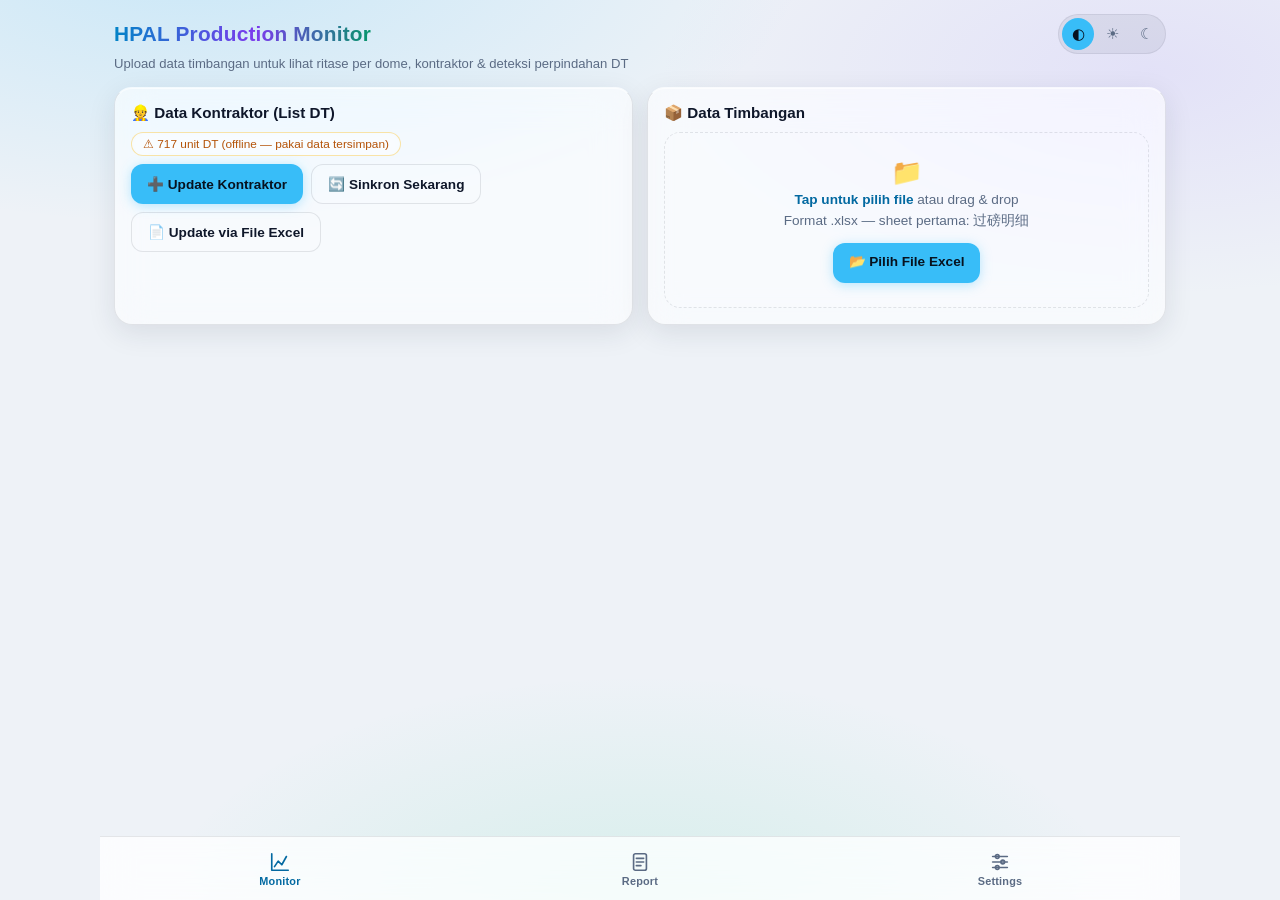
==== index.html @ a75fbec6 "fix(report): reset accumulations by reporting period" ====
<!DOCTYPE html>
<html lang="id">
<head>
<meta charset="UTF-8">
<meta name="viewport" content="width=device-width, initial-scale=1.0, viewport-fit=cover">
<meta name="theme-color" content="#0a0e1a" id="metaThemeColor">
<title>HPAL Production Monitor</title>

<!-- PWA / Home Screen icons: keep these links in the real document <head>. -->
<link rel="manifest" href="./manifest.webmanifest">
<link rel="icon" type="image/png" sizes="72x72" href="./icons/icon-72.png">
<link rel="icon" type="image/png" sizes="96x96" href="./icons/icon-96.png">
<link rel="icon" type="image/png" sizes="128x128" href="./icons/icon-128.png">
<link rel="icon" type="image/png" sizes="144x144" href="./icons/icon-144.png">
<link rel="icon" type="image/png" sizes="152x152" href="./icons/icon-152.png">
<link rel="icon" type="image/png" sizes="180x180" href="./icons/icon-180.png">
<link rel="icon" type="image/png" sizes="192x192" href="./icons/icon-192.png">
<link rel="icon" type="image/png" sizes="256x256" href="./icons/icon-256.png">
<link rel="icon" type="image/png" sizes="384x384" href="./icons/icon-384.png">
<link rel="icon" type="image/png" sizes="512x512" href="./icons/icon-512.png">
<link rel="shortcut icon" href="./icons/icon-192.png">
<link rel="apple-touch-icon" sizes="180x180" href="./icons/icon-180.png">
<link rel="apple-touch-icon" href="./icons/icon-180.png">
<meta name="apple-mobile-web-app-capable" content="yes">
<meta name="apple-mobile-web-app-title" content="HPAL Monitor">
<meta name="apple-mobile-web-app-status-bar-style" content="black-translucent">
<meta name="mobile-web-app-capable" content="yes">
<meta name="application-name" content="HPAL Monitor">
<meta name="msapplication-TileImage" content="./icons/icon-144.png">
<meta name="msapplication-TileColor" content="#0a0e1a">
<!-- Shared contractor-directory core (normalization + hpal.contractors.v1
     schema/cache/event) -- must load and execute BEFORE contractor-assignment.js
     (not deferred, so it runs synchronously here) so
     window.HPALContractorDirectoryCore exists by the time that deferred
     script runs. See js/services/contractor-directory-core.js's header
     comment for why this is a classic script, not an ES module. -->
<script src="./js/services/contractor-directory-core.js"></script>
<script src="./contractor-assignment.js" defer></script>

<script>/*! xlsx.js (C) 2013-present SheetJS -- http://sheetjs.com */
var DO_NOT_EXPORT_CODEPAGE=true;var cptable={version:"1.15.0"};cptable[437]=function(){var e="\0\b\t\n\x0B\f\r !\"#$%&'()*+,-./0123456789:;<=>?@ABCDEFGHIJKLMNOPQRSTUVWXYZ[\\]^_`abcdefghijklmnopqrstuvwxyz{|}~ÇüéâäàåçêëèïîìÄÅÉæÆôöòûùÿÖÜ¢£¥₧ƒáíóúñÑªº¿⌐¬½¼¡«»░▒▓│┤╡╢╖╕╣║╗╝╜╛┐└┴┬├─┼╞╟╚╔╩╦╠═╬╧╨╤╥╙╘╒╓╫╪┘┌█▄▌▐▀αßΓπΣσµτΦΘΩδ∞φε∩≡±≥≤⌠⌡÷≈°∙·√ⁿ²■ ",r=[],t={};for(var a=0;a!=e.length;++a){if(e.charCodeAt(a)!==65533)t[e.charAt(a)]=a;r[a]=e.charAt(a)}return{enc:t,dec:r}}();cptable[620]=function(){var e="\0\b\t\n\x0B\f\r !\"#$%&'()*+,-./0123456789:;<=>?@ABCDEFGHIJKLMNOPQRSTUVWXYZ[\\]^_`abcdefghijklmnopqrstuvwxyz{|}~ÇüéâäàąçêëèïîćÄĄĘęłôöĆûùŚÖÜ¢Ł¥śƒŹŻóÓńŃźż¿⌐¬½¼¡«»░▒▓│┤╡╢╖╕╣║╗╝╜╛┐└┴┬├─┼╞╟╚╔╩╦╠═╬╧╨╤╥╙╘╒╓╫╪┘┌█▄▌▐▀αßΓπΣσµτΦΘΩδ∞φε∩≡±≥≤⌠⌡÷≈°∙·√ⁿ²■ ",r=[],t={};for(var a=0;a!=e.length;++a){if(e.charCodeAt(a)!==65533)t[e.charAt(a)]=a;r[a]=e.charAt(a)}return{enc:t,dec:r}}();cptable[737]=function(){var e="\0\b\t\n\x0B\f\r !\"#$%&'()*+,-./0123456789:;<=>?@ABCDEFGHIJKLMNOPQRSTUVWXYZ[\\]^_`abcdefghijklmnopqrstuvwxyz{|}~ΑΒΓΔΕΖΗΘΙΚΛΜΝΞΟΠΡΣΤΥΦΧΨΩαβγδεζηθικλμνξοπρσςτυφχψ░▒▓│┤╡╢╖╕╣║╗╝╜╛┐└┴┬├─┼╞╟╚╔╩╦╠═╬╧╨╤╥╙╘╒╓╫╪┘┌█▄▌▐▀ωάέήϊίόύϋώΆΈΉΊΌΎΏ±≥≤ΪΫ÷≈°∙·√ⁿ²■ ",r=[],t={};for(var a=0;a!=e.length;++a){if(e.charCodeAt(a)!==65533)t[e.charAt(a)]=a;r[a]=e.charAt(a)}return{enc:t,dec:r}}();cptable[850]=function(){var e="\0\b\t\n\x0B\f\r !\"#$%&'()*+,-./0123456789:;<=>?@ABCDEFGHIJKLMNOPQRSTUVWXYZ[\\]^_`abcdefghijklmnopqrstuvwxyz{|}~ÇüéâäàåçêëèïîìÄÅÉæÆôöòûùÿÖÜø£Ø×ƒáíóúñÑªº¿®¬½¼¡«»░▒▓│┤ÁÂÀ©╣║╗╝¢¥┐└┴┬├─┼ãÃ╚╔╩╦╠═╬¤ðÐÊËÈıÍÎÏ┘┌█▄¦Ì▀ÓßÔÒõÕµþÞÚÛÙýÝ¯´­±‗¾¶§÷¸°¨·¹³²■ ",r=[],t={};for(var a=0;a!=e.length;++a){if(e.charCodeAt(a)!==65533)t[e.charAt(a)]=a;r[a]=e.charAt(a)}return{enc:t,dec:r}}();cptable[852]=function(){var e="\0\b\t\n\x0B\f\r !\"#$%&'()*+,-./0123456789:;<=>?@ABCDEFGHIJKLMNOPQRSTUVWXYZ[\\]^_`abcdefghijklmnopqrstuvwxyz{|}~ÇüéâäůćçłëŐőîŹÄĆÉĹĺôöĽľŚśÖÜŤťŁ×čáíóúĄąŽžĘę¬źČş«»░▒▓│┤ÁÂĚŞ╣║╗╝Żż┐└┴┬├─┼Ăă╚╔╩╦╠═╬¤đĐĎËďŇÍÎě┘┌█▄ŢŮ▀ÓßÔŃńňŠšŔÚŕŰýÝţ´­˝˛ˇ˘§÷¸°¨˙űŘř■ ",r=[],t={};for(var a=0;a!=e.length;++a){if(e.charCodeAt(a)!==65533)t[e.charAt(a)]=a;r[a]=e.charAt(a)}return{enc:t,dec:r}}();cptable[857]=function(){var e="\0\b\t\n\x0B\f\r !\"#$%&'()*+,-./0123456789:;<=>?@ABCDEFGHIJKLMNOPQRSTUVWXYZ[\\]^_`abcdefghijklmnopqrstuvwxyz{|}~ÇüéâäàåçêëèïîıÄÅÉæÆôöòûùİÖÜø£ØŞşáíóúñÑĞğ¿®¬½¼¡«»░▒▓│┤ÁÂÀ©╣║╗╝¢¥┐└┴┬├─┼ãÃ╚╔╩╦╠═╬¤ºªÊËÈ�ÍÎÏ┘┌█▄¦Ì▀ÓßÔÒõÕµ�×ÚÛÙìÿ¯´­±�¾¶§÷¸°¨·¹³²■ ",r=[],t={};for(var a=0;a!=e.length;++a){if(e.charCodeAt(a)!==65533)t[e.charAt(a)]=a;r[a]=e.charAt(a)}return{enc:t,dec:r}}();cptable[861]=function(){var e="\0\b\t\n\x0B\f\r !\"#$%&'()*+,-./0123456789:;<=>?@ABCDEFGHIJKLMNOPQRSTUVWXYZ[\\]^_`abcdefghijklmnopqrstuvwxyz{|}~ÇüéâäàåçêëèÐðÞÄÅÉæÆôöþûÝýÖÜø£Ø₧ƒáíóúÁÍÓÚ¿⌐¬½¼¡«»░▒▓│┤╡╢╖╕╣║╗╝╜╛┐└┴┬├─┼╞╟╚╔╩╦╠═╬╧╨╤╥╙╘╒╓╫╪┘┌█▄▌▐▀αßΓπΣσµτΦΘΩδ∞φε∩≡±≥≤⌠⌡÷≈°∙·√ⁿ²■ ",r=[],t={};for(var a=0;a!=e.length;++a){if(e.charCodeAt(a)!==65533)t[e.charAt(a)]=a;r[a]=e.charAt(a)}return{enc:t,dec:r}}();cptable[865]=function(){var e="\0\b\t\n\x0B\f\r !\"#$%&'()*+,-./0123456789:;<=>?@ABCDEFGHIJKLMNOPQRSTUVWXYZ[\\]^_`abcdefghijklmnopqrstuvwxyz{|}~ÇüéâäàåçêëèïîìÄÅÉæÆôöòûùÿÖÜø£Ø₧ƒáíóúñÑªº¿⌐¬½¼¡«¤░▒▓│┤╡╢╖╕╣║╗╝╜╛┐└┴┬├─┼╞╟╚╔╩╦╠═╬╧╨╤╥╙╘╒╓╫╪┘┌█▄▌▐▀αßΓπΣσµτΦΘΩδ∞φε∩≡±≥≤⌠⌡÷≈°∙·√ⁿ²■ ",r=[],t={};for(var a=0;a!=e.length;++a){if(e.charCodeAt(a)!==65533)t[e.charAt(a)]=a;r[a]=e.charAt(a)}return{enc:t,dec:r}}();cptable[866]=function(){var e="\0\b\t\n\x0B\f\r !\"#$%&'()*+,-./0123456789:;<=>?@ABCDEFGHIJKLMNOPQRSTUVWXYZ[\\]^_`abcdefghijklmnopqrstuvwxyz{|}~АБВГДЕЖЗИЙКЛМНОПРСТУФХЦЧШЩЪЫЬЭЮЯабвгдежзийклмноп░▒▓│┤╡╢╖╕╣║╗╝╜╛┐└┴┬├─┼╞╟╚╔╩╦╠═╬╧╨╤╥╙╘╒╓╫╪┘┌█▄▌▐▀рстуфхцчшщъыьэюяЁёЄєЇїЎў°∙·√№¤■ ",r=[],t={};for(var a=0;a!=e.length;++a){if(e.charCodeAt(a)!==65533)t[e.charAt(a)]=a;r[a]=e.charAt(a)}return{enc:t,dec:r}}();cptable[874]=function(){var e="\0\b\t\n\x0B\f\r !\"#$%&'()*+,-./0123456789:;<=>?@ABCDEFGHIJKLMNOPQRSTUVWXYZ[\\]^_`abcdefghijklmnopqrstuvwxyz{|}~€����…�����������‘’“”•–—�������� กขฃคฅฆงจฉชซฌญฎฏฐฑฒณดตถทธนบปผฝพฟภมยรฤลฦวศษสหฬอฮฯะัาำิีึืฺุู����฿เแโใไๅๆ็่้๊๋์ํ๎๏๐๑๒๓๔๕๖๗๘๙๚๛����",r=[],t={};for(var a=0;a!=e.length;++a){if(e.charCodeAt(a)!==65533)t[e.charAt(a)]=a;r[a]=e.charAt(a)}return{enc:t,dec:r}}();cptable[895]=function(){var e="\0\b\t\n\x0B\f\r !\"#$%&'()*+,-./0123456789:;<=>?@ABCDEFGHIJKLMNOPQRSTUVWXYZ[\\]^_`abcdefghijklmnopqrstuvwxyz{|}~ČüéďäĎŤčěĚĹÍľǪÄÁÉžŽôöÓůÚýÖÜŠĽÝŘťáíóúňŇŮÔšřŕŔ¼§«»░▒▓│┤╡╢╖╕╣║╗╝╜╛┐└┴┬├─┼╞╟╚╔╩╦╠═╬╧╨╤╥╙╘╒╓╫╪┘┌█▄▌▐▀αßΓπΣσµτΦΘΩδ∞φε∩≡±≥≤⌠⌡÷≈°∙·√ⁿ²■ ",r=[],t={};for(var a=0;a!=e.length;++a){if(e.charCodeAt(a)!==65533)t[e.charAt(a)]=a;r[a]=e.charAt(a)}return{enc:t,dec:r}}();cptable[932]=function(){var e=[],r={},t=[],a;t[0]="\0\b\t\n\x0B\f\r !\"#$%&'()*+,-./0123456789:;<=>?@ABCDEFGHIJKLMNOPQRSTUVWXYZ[\\]^_`abcdefghijklmnopqrstuvwxyz{|}~���������������������������������｡｢｣､･ｦｧｨｩｪｫｬｭｮｯｰｱｲｳｴｵｶｷｸｹｺｻｼｽｾｿﾀﾁﾂﾃﾄﾅﾆﾇﾈﾉﾊﾋﾌﾍﾎﾏﾐﾑﾒﾓﾔﾕﾖﾗﾘﾙﾚﾛﾜﾝﾞﾟ��������������������������������".split("");for(a=0;a!=t[0].length;++a)if(t[0][a].charCodeAt(0)!==65533){r[t[0][a]]=0+a;e[0+a]=t[0][a]}t[129]="����������������������������������������������������������������　、。，．・：；？！゛゜´｀¨＾￣＿ヽヾゝゞ〃仝々〆〇ー―‐／＼～∥｜…‥‘’“”（）〔〕［］｛｝〈〉《》「」『』【】＋－±×�÷＝≠＜＞≦≧∞∴♂♀°′″℃￥＄￠￡％＃＆＊＠§☆★○●◎◇◆□■△▲▽▼※〒→←↑↓〓�����������∈∋⊆⊇⊂⊃∪∩��������∧∨￢⇒⇔∀∃�����������∠⊥⌒∂∇≡≒≪≫√∽∝∵∫∬�������Å‰♯♭♪†‡¶����◯���".split("");for(a=0;a!=t[129].length;++a)if(t[129][a].charCodeAt(0)!==65533){r[t[129][a]]=33024+a;e[33024+a]=t[129][a]}t[130]="�������������������������������������������������������������������������������０１２３４５６７８９�������ＡＢＣＤＥＦＧＨＩＪＫＬＭＮＯＰＱＲＳＴＵＶＷＸＹＺ�������ａｂｃｄｅｆｇｈｉｊｋｌｍｎｏｐｑｒｓｔｕｖｗｘｙｚ����ぁあぃいぅうぇえぉおかがきぎくぐけげこごさざしじすずせぜそぞただちぢっつづてでとどなにぬねのはばぱひびぴふぶぷへべぺほぼぽまみむめもゃやゅゆょよらりるれろゎわゐゑをん��������������".split("");for(a=0;a!=t[130].length;++a)if(t[130][a].charCodeAt(0)!==65533){r[t[130][a]]=33280+a;e[33280+a]=t[130][a]}t[131]="����������������������������������������������������������������ァアィイゥウェエォオカガキギクグケゲコゴサザシジスズセゼソゾタダチヂッツヅテデトドナニヌネノハバパヒビピフブプヘベペホボポマミ�ムメモャヤュユョヨラリルレロヮワヰヱヲンヴヵヶ��������ΑΒΓΔΕΖΗΘΙΚΛΜΝΞΟΠΡΣΤΥΦΧΨΩ��������αβγδεζηθικλμνξοπρστυφχψω�����������������������������������������".split("");for(a=0;a!=t[131].length;++a)if(t[131][a].charCodeAt(0)!==65533){r[t[131][a]]=33536+a;e[33536+a]=t[131][a]}t[132]="����������������������������������������������������������������АБВГДЕЁЖЗИЙКЛМНОПРСТУФХЦЧШЩЪЫЬЭЮЯ���������������абвгдеёжзийклмн�опрстуфхцчшщъыьэюя�������������─│┌┐┘└├┬┤┴┼━┃┏┓┛┗┣┳┫┻╋┠┯┨┷┿┝┰┥┸╂�����������������������������������������������������������������".split("");for(a=0;a!=t[132].length;++a)if(t[132][a].charCodeAt(0)!==65533){r[t[132][a]]=33792+a;e[33792+a]=t[132][a]}t[135]="����������������������������������������������������������������①②③④⑤⑥⑦⑧⑨⑩⑪⑫⑬⑭⑮⑯⑰⑱⑲⑳ⅠⅡⅢⅣⅤⅥⅦⅧⅨⅩ�㍉㌔㌢㍍㌘㌧㌃㌶㍑㍗㌍㌦㌣㌫㍊㌻㎜㎝㎞㎎㎏㏄㎡��������㍻�〝〟№㏍℡㊤㊥㊦㊧㊨㈱㈲㈹㍾㍽㍼≒≡∫∮∑√⊥∠∟⊿∵∩∪���������������������������������������������������������������������������������������������������".split("");for(a=0;a!=t[135].length;++a)if(t[135][a].charCodeAt(0)!==65533){r[t[135][a]]=34560+a;e[34560+a]=t[135][a]}t[136]="���������������������������������������������������������������������������������������������������������������������������������������������������������������亜唖娃阿哀愛挨姶逢葵茜穐悪握渥旭葦芦鯵梓圧斡扱宛姐虻飴絢綾鮎或粟袷安庵按暗案闇鞍杏以伊位依偉囲夷委威尉惟意慰易椅為畏異移維緯胃萎衣謂違遺医井亥域育郁磯一壱溢逸稲茨芋鰯允印咽員因姻引飲淫胤蔭���".split("");for(a=0;a!=t[136].length;++a)if(t[136][a].charCodeAt(0)!==65533){r[t[136][a]]=34816+a;e[34816+a]=t[136][a]}t[137]="����������������������������������������������������������������院陰隠韻吋右宇烏羽迂雨卯鵜窺丑碓臼渦嘘唄欝蔚鰻姥厩浦瓜閏噂云運雲荏餌叡営嬰影映曳栄永泳洩瑛盈穎頴英衛詠鋭液疫益駅悦謁越閲榎厭円�園堰奄宴延怨掩援沿演炎焔煙燕猿縁艶苑薗遠鉛鴛塩於汚甥凹央奥往応押旺横欧殴王翁襖鴬鴎黄岡沖荻億屋憶臆桶牡乙俺卸恩温穏音下化仮何伽価佳加可嘉夏嫁家寡科暇果架歌河火珂禍禾稼箇花苛茄荷華菓蝦課嘩貨迦過霞蚊俄峨我牙画臥芽蛾賀雅餓駕介会解回塊壊廻快怪悔恢懐戒拐改���".split("");for(a=0;a!=t[137].length;++a)if(t[137][a].charCodeAt(0)!==65533){r[t[137][a]]=35072+a;e[35072+a]=t[137][a]}t[138]="����������������������������������������������������������������魁晦械海灰界皆絵芥蟹開階貝凱劾外咳害崖慨概涯碍蓋街該鎧骸浬馨蛙垣柿蛎鈎劃嚇各廓拡撹格核殻獲確穫覚角赫較郭閣隔革学岳楽額顎掛笠樫�橿梶鰍潟割喝恰括活渇滑葛褐轄且鰹叶椛樺鞄株兜竃蒲釜鎌噛鴨栢茅萱粥刈苅瓦乾侃冠寒刊勘勧巻喚堪姦完官寛干幹患感慣憾換敢柑桓棺款歓汗漢澗潅環甘監看竿管簡緩缶翰肝艦莞観諌貫還鑑間閑関陥韓館舘丸含岸巌玩癌眼岩翫贋雁頑顔願企伎危喜器基奇嬉寄岐希幾忌揮机旗既期棋棄���".split("");for(a=0;a!=t[138].length;++a)if(t[138][a].charCodeAt(0)!==65533){r[t[138][a]]=35328+a;e[35328+a]=t[138][a]}t[139]="����������������������������������������������������������������機帰毅気汽畿祈季稀紀徽規記貴起軌輝飢騎鬼亀偽儀妓宜戯技擬欺犠疑祇義蟻誼議掬菊鞠吉吃喫桔橘詰砧杵黍却客脚虐逆丘久仇休及吸宮弓急救�朽求汲泣灸球究窮笈級糾給旧牛去居巨拒拠挙渠虚許距鋸漁禦魚亨享京供侠僑兇競共凶協匡卿叫喬境峡強彊怯恐恭挟教橋況狂狭矯胸脅興蕎郷鏡響饗驚仰凝尭暁業局曲極玉桐粁僅勤均巾錦斤欣欽琴禁禽筋緊芹菌衿襟謹近金吟銀九倶句区狗玖矩苦躯駆駈駒具愚虞喰空偶寓遇隅串櫛釧屑屈���".split("");for(a=0;a!=t[139].length;++a)if(t[139][a].charCodeAt(0)!==65533){r[t[139][a]]=35584+a;e[35584+a]=t[139][a]}t[140]="����������������������������������������������������������������掘窟沓靴轡窪熊隈粂栗繰桑鍬勲君薫訓群軍郡卦袈祁係傾刑兄啓圭珪型契形径恵慶慧憩掲携敬景桂渓畦稽系経継繋罫茎荊蛍計詣警軽頚鶏芸迎鯨�劇戟撃激隙桁傑欠決潔穴結血訣月件倹倦健兼券剣喧圏堅嫌建憲懸拳捲検権牽犬献研硯絹県肩見謙賢軒遣鍵険顕験鹸元原厳幻弦減源玄現絃舷言諺限乎個古呼固姑孤己庫弧戸故枯湖狐糊袴股胡菰虎誇跨鈷雇顧鼓五互伍午呉吾娯後御悟梧檎瑚碁語誤護醐乞鯉交佼侯候倖光公功効勾厚口向���".split("");for(a=0;a!=t[140].length;++a)if(t[140][a].charCodeAt(0)!==65533){r[t[140][a]]=35840+a;e[35840+a]=t[140][a]}t[141]="����������������������������������������������������������������后喉坑垢好孔孝宏工巧巷幸広庚康弘恒慌抗拘控攻昂晃更杭校梗構江洪浩港溝甲皇硬稿糠紅紘絞綱耕考肯肱腔膏航荒行衡講貢購郊酵鉱砿鋼閤降�項香高鴻剛劫号合壕拷濠豪轟麹克刻告国穀酷鵠黒獄漉腰甑忽惚骨狛込此頃今困坤墾婚恨懇昏昆根梱混痕紺艮魂些佐叉唆嵯左差査沙瑳砂詐鎖裟坐座挫債催再最哉塞妻宰彩才採栽歳済災采犀砕砦祭斎細菜裁載際剤在材罪財冴坂阪堺榊肴咲崎埼碕鷺作削咋搾昨朔柵窄策索錯桜鮭笹匙冊刷���".split("");for(a=0;a!=t[141].length;++a)if(t[141][a].charCodeAt(0)!==65533){r[t[141][a]]=36096+a;e[36096+a]=t[141][a]}t[142]="����������������������������������������������������������������察拶撮擦札殺薩雑皐鯖捌錆鮫皿晒三傘参山惨撒散桟燦珊産算纂蚕讃賛酸餐斬暫残仕仔伺使刺司史嗣四士始姉姿子屍市師志思指支孜斯施旨枝止�死氏獅祉私糸紙紫肢脂至視詞詩試誌諮資賜雌飼歯事似侍児字寺慈持時次滋治爾璽痔磁示而耳自蒔辞汐鹿式識鴫竺軸宍雫七叱執失嫉室悉湿漆疾質実蔀篠偲柴芝屡蕊縞舎写射捨赦斜煮社紗者謝車遮蛇邪借勺尺杓灼爵酌釈錫若寂弱惹主取守手朱殊狩珠種腫趣酒首儒受呪寿授樹綬需囚収周���".split("");for(a=0;a!=t[142].length;++a)if(t[142][a].charCodeAt(0)!==65533){r[t[142][a]]=36352+a;e[36352+a]=t[142][a]}t[143]="����������������������������������������������������������������宗就州修愁拾洲秀秋終繍習臭舟蒐衆襲讐蹴輯週酋酬集醜什住充十従戎柔汁渋獣縦重銃叔夙宿淑祝縮粛塾熟出術述俊峻春瞬竣舜駿准循旬楯殉淳�準潤盾純巡遵醇順処初所暑曙渚庶緒署書薯藷諸助叙女序徐恕鋤除傷償勝匠升召哨商唱嘗奨妾娼宵将小少尚庄床廠彰承抄招掌捷昇昌昭晶松梢樟樵沼消渉湘焼焦照症省硝礁祥称章笑粧紹肖菖蒋蕉衝裳訟証詔詳象賞醤鉦鍾鐘障鞘上丈丞乗冗剰城場壌嬢常情擾条杖浄状畳穣蒸譲醸錠嘱埴飾���".split("");for(a=0;a!=t[143].length;++a)if(t[143][a].charCodeAt(0)!==65533){r[t[143][a]]=36608+a;e[36608+a]=t[143][a]}t[144]="����������������������������������������������������������������拭植殖燭織職色触食蝕辱尻伸信侵唇娠寝審心慎振新晋森榛浸深申疹真神秦紳臣芯薪親診身辛進針震人仁刃塵壬尋甚尽腎訊迅陣靭笥諏須酢図厨�逗吹垂帥推水炊睡粋翠衰遂酔錐錘随瑞髄崇嵩数枢趨雛据杉椙菅頗雀裾澄摺寸世瀬畝是凄制勢姓征性成政整星晴棲栖正清牲生盛精聖声製西誠誓請逝醒青静斉税脆隻席惜戚斥昔析石積籍績脊責赤跡蹟碩切拙接摂折設窃節説雪絶舌蝉仙先千占宣専尖川戦扇撰栓栴泉浅洗染潜煎煽旋穿箭線���".split("");for(a=0;a!=t[144].length;++a)if(t[144][a].charCodeAt(0)!==65533){r[t[144][a]]=36864+a;e[36864+a]=t[144][a]}t[145]="����������������������������������������������������������������繊羨腺舛船薦詮賎践選遷銭銑閃鮮前善漸然全禅繕膳糎噌塑岨措曾曽楚狙疏疎礎祖租粗素組蘇訴阻遡鼠僧創双叢倉喪壮奏爽宋層匝惣想捜掃挿掻�操早曹巣槍槽漕燥争痩相窓糟総綜聡草荘葬蒼藻装走送遭鎗霜騒像増憎臓蔵贈造促側則即息捉束測足速俗属賊族続卒袖其揃存孫尊損村遜他多太汰詑唾堕妥惰打柁舵楕陀駄騨体堆対耐岱帯待怠態戴替泰滞胎腿苔袋貸退逮隊黛鯛代台大第醍題鷹滝瀧卓啄宅托択拓沢濯琢託鐸濁諾茸凧蛸只���".split("");for(a=0;a!=t[145].length;++a)if(t[145][a].charCodeAt(0)!==65533){r[t[145][a]]=37120+a;e[37120+a]=t[145][a]}t[146]="����������������������������������������������������������������叩但達辰奪脱巽竪辿棚谷狸鱈樽誰丹単嘆坦担探旦歎淡湛炭短端箪綻耽胆蛋誕鍛団壇弾断暖檀段男談値知地弛恥智池痴稚置致蜘遅馳築畜竹筑蓄�逐秩窒茶嫡着中仲宙忠抽昼柱注虫衷註酎鋳駐樗瀦猪苧著貯丁兆凋喋寵帖帳庁弔張彫徴懲挑暢朝潮牒町眺聴脹腸蝶調諜超跳銚長頂鳥勅捗直朕沈珍賃鎮陳津墜椎槌追鎚痛通塚栂掴槻佃漬柘辻蔦綴鍔椿潰坪壷嬬紬爪吊釣鶴亭低停偵剃貞呈堤定帝底庭廷弟悌抵挺提梯汀碇禎程締艇訂諦蹄逓���".split("");for(a=0;a!=t[146].length;++a)if(t[146][a].charCodeAt(0)!==65533){r[t[146][a]]=37376+a;e[37376+a]=t[146][a]}t[147]="����������������������������������������������������������������邸鄭釘鼎泥摘擢敵滴的笛適鏑溺哲徹撤轍迭鉄典填天展店添纏甜貼転顛点伝殿澱田電兎吐堵塗妬屠徒斗杜渡登菟賭途都鍍砥砺努度土奴怒倒党冬�凍刀唐塔塘套宕島嶋悼投搭東桃梼棟盗淘湯涛灯燈当痘祷等答筒糖統到董蕩藤討謄豆踏逃透鐙陶頭騰闘働動同堂導憧撞洞瞳童胴萄道銅峠鴇匿得徳涜特督禿篤毒独読栃橡凸突椴届鳶苫寅酉瀞噸屯惇敦沌豚遁頓呑曇鈍奈那内乍凪薙謎灘捺鍋楢馴縄畷南楠軟難汝二尼弐迩匂賑肉虹廿日乳入���".split("");for(a=0;a!=t[147].length;++a)if(t[147][a].charCodeAt(0)!==65533){r[t[147][a]]=37632+a;e[37632+a]=t[147][a]}t[148]="����������������������������������������������������������������如尿韮任妊忍認濡禰祢寧葱猫熱年念捻撚燃粘乃廼之埜嚢悩濃納能脳膿農覗蚤巴把播覇杷波派琶破婆罵芭馬俳廃拝排敗杯盃牌背肺輩配倍培媒梅�楳煤狽買売賠陪這蝿秤矧萩伯剥博拍柏泊白箔粕舶薄迫曝漠爆縛莫駁麦函箱硲箸肇筈櫨幡肌畑畠八鉢溌発醗髪伐罰抜筏閥鳩噺塙蛤隼伴判半反叛帆搬斑板氾汎版犯班畔繁般藩販範釆煩頒飯挽晩番盤磐蕃蛮匪卑否妃庇彼悲扉批披斐比泌疲皮碑秘緋罷肥被誹費避非飛樋簸備尾微枇毘琵眉美���".split("");for(a=0;a!=t[148].length;++a)if(t[148][a].charCodeAt(0)!==65533){r[t[148][a]]=37888+a;e[37888+a]=t[148][a]}t[149]="����������������������������������������������������������������鼻柊稗匹疋髭彦膝菱肘弼必畢筆逼桧姫媛紐百謬俵彪標氷漂瓢票表評豹廟描病秒苗錨鋲蒜蛭鰭品彬斌浜瀕貧賓頻敏瓶不付埠夫婦富冨布府怖扶敷�斧普浮父符腐膚芙譜負賦赴阜附侮撫武舞葡蕪部封楓風葺蕗伏副復幅服福腹複覆淵弗払沸仏物鮒分吻噴墳憤扮焚奮粉糞紛雰文聞丙併兵塀幣平弊柄並蔽閉陛米頁僻壁癖碧別瞥蔑箆偏変片篇編辺返遍便勉娩弁鞭保舗鋪圃捕歩甫補輔穂募墓慕戊暮母簿菩倣俸包呆報奉宝峰峯崩庖抱捧放方朋���".split("");for(a=0;a!=t[149].length;++a)if(t[149][a].charCodeAt(0)!==65533){r[t[149][a]]=38144+a;e[38144+a]=t[149][a]}t[150]="����������������������������������������������������������������法泡烹砲縫胞芳萌蓬蜂褒訪豊邦鋒飽鳳鵬乏亡傍剖坊妨帽忘忙房暴望某棒冒紡肪膨謀貌貿鉾防吠頬北僕卜墨撲朴牧睦穆釦勃没殆堀幌奔本翻凡盆�摩磨魔麻埋妹昧枚毎哩槙幕膜枕鮪柾鱒桝亦俣又抹末沫迄侭繭麿万慢満漫蔓味未魅巳箕岬密蜜湊蓑稔脈妙粍民眠務夢無牟矛霧鵡椋婿娘冥名命明盟迷銘鳴姪牝滅免棉綿緬面麺摸模茂妄孟毛猛盲網耗蒙儲木黙目杢勿餅尤戻籾貰問悶紋門匁也冶夜爺耶野弥矢厄役約薬訳躍靖柳薮鑓愉愈油癒���".split("");for(a=0;a!=t[150].length;++a)if(t[150][a].charCodeAt(0)!==65533){r[t[150][a]]=38400+a;e[38400+a]=t[150][a]}t[151]="����������������������������������������������������������������諭輸唯佑優勇友宥幽悠憂揖有柚湧涌猶猷由祐裕誘遊邑郵雄融夕予余与誉輿預傭幼妖容庸揚揺擁曜楊様洋溶熔用窯羊耀葉蓉要謡踊遥陽養慾抑欲�沃浴翌翼淀羅螺裸来莱頼雷洛絡落酪乱卵嵐欄濫藍蘭覧利吏履李梨理璃痢裏裡里離陸律率立葎掠略劉流溜琉留硫粒隆竜龍侶慮旅虜了亮僚両凌寮料梁涼猟療瞭稜糧良諒遼量陵領力緑倫厘林淋燐琳臨輪隣鱗麟瑠塁涙累類令伶例冷励嶺怜玲礼苓鈴隷零霊麗齢暦歴列劣烈裂廉恋憐漣煉簾練聯���".split("");for(a=0;a!=t[151].length;++a)if(t[151][a].charCodeAt(0)!==65533){r[t[151][a]]=38656+a;e[38656+a]=t[151][a]}t[152]="����������������������������������������������������������������蓮連錬呂魯櫓炉賂路露労婁廊弄朗楼榔浪漏牢狼篭老聾蝋郎六麓禄肋録論倭和話歪賄脇惑枠鷲亙亘鰐詫藁蕨椀湾碗腕��������������������������������������������弌丐丕个丱丶丼丿乂乖乘亂亅豫亊舒弍于亞亟亠亢亰亳亶从仍仄仆仂仗仞仭仟价伉佚估佛佝佗佇佶侈侏侘佻佩佰侑佯來侖儘俔俟俎俘俛俑俚俐俤俥倚倨倔倪倥倅伜俶倡倩倬俾俯們倆偃假會偕偐偈做偖偬偸傀傚傅傴傲���".split("");for(a=0;a!=t[152].length;++a)if(t[152][a].charCodeAt(0)!==65533){r[t[152][a]]=38912+a;e[38912+a]=t[152][a]}t[153]="����������������������������������������������������������������僉僊傳僂僖僞僥僭僣僮價僵儉儁儂儖儕儔儚儡儺儷儼儻儿兀兒兌兔兢竸兩兪兮冀冂囘册冉冏冑冓冕冖冤冦冢冩冪冫决冱冲冰况冽凅凉凛几處凩凭�凰凵凾刄刋刔刎刧刪刮刳刹剏剄剋剌剞剔剪剴剩剳剿剽劍劔劒剱劈劑辨辧劬劭劼劵勁勍勗勞勣勦飭勠勳勵勸勹匆匈甸匍匐匏匕匚匣匯匱匳匸區卆卅丗卉卍凖卞卩卮夘卻卷厂厖厠厦厥厮厰厶參簒雙叟曼燮叮叨叭叺吁吽呀听吭吼吮吶吩吝呎咏呵咎呟呱呷呰咒呻咀呶咄咐咆哇咢咸咥咬哄哈咨���".split("");for(a=0;a!=t[153].length;++a)if(t[153][a].charCodeAt(0)!==65533){r[t[153][a]]=39168+a;e[39168+a]=t[153][a]}t[154]="����������������������������������������������������������������咫哂咤咾咼哘哥哦唏唔哽哮哭哺哢唹啀啣啌售啜啅啖啗唸唳啝喙喀咯喊喟啻啾喘喞單啼喃喩喇喨嗚嗅嗟嗄嗜嗤嗔嘔嗷嘖嗾嗽嘛嗹噎噐營嘴嘶嘲嘸�噫噤嘯噬噪嚆嚀嚊嚠嚔嚏嚥嚮嚶嚴囂嚼囁囃囀囈囎囑囓囗囮囹圀囿圄圉圈國圍圓團圖嗇圜圦圷圸坎圻址坏坩埀垈坡坿垉垓垠垳垤垪垰埃埆埔埒埓堊埖埣堋堙堝塲堡塢塋塰毀塒堽塹墅墹墟墫墺壞墻墸墮壅壓壑壗壙壘壥壜壤壟壯壺壹壻壼壽夂夊夐夛梦夥夬夭夲夸夾竒奕奐奎奚奘奢奠奧奬奩���".split("");for(a=0;a!=t[154].length;++a)if(t[154][a].charCodeAt(0)!==65533){r[t[154][a]]=39424+a;e[39424+a]=t[154][a]}t[155]="����������������������������������������������������������������奸妁妝佞侫妣妲姆姨姜妍姙姚娥娟娑娜娉娚婀婬婉娵娶婢婪媚媼媾嫋嫂媽嫣嫗嫦嫩嫖嫺嫻嬌嬋嬖嬲嫐嬪嬶嬾孃孅孀孑孕孚孛孥孩孰孳孵學斈孺宀�它宦宸寃寇寉寔寐寤實寢寞寥寫寰寶寳尅將專對尓尠尢尨尸尹屁屆屎屓屐屏孱屬屮乢屶屹岌岑岔妛岫岻岶岼岷峅岾峇峙峩峽峺峭嶌峪崋崕崗嵜崟崛崑崔崢崚崙崘嵌嵒嵎嵋嵬嵳嵶嶇嶄嶂嶢嶝嶬嶮嶽嶐嶷嶼巉巍巓巒巖巛巫已巵帋帚帙帑帛帶帷幄幃幀幎幗幔幟幢幤幇幵并幺麼广庠廁廂廈廐廏���".split("");for(a=0;a!=t[155].length;++a)if(t[155][a].charCodeAt(0)!==65533){r[t[155][a]]=39680+a;e[39680+a]=t[155][a]}t[156]="����������������������������������������������������������������廖廣廝廚廛廢廡廨廩廬廱廳廰廴廸廾弃弉彝彜弋弑弖弩弭弸彁彈彌彎弯彑彖彗彙彡彭彳彷徃徂彿徊很徑徇從徙徘徠徨徭徼忖忻忤忸忱忝悳忿怡恠�怙怐怩怎怱怛怕怫怦怏怺恚恁恪恷恟恊恆恍恣恃恤恂恬恫恙悁悍惧悃悚悄悛悖悗悒悧悋惡悸惠惓悴忰悽惆悵惘慍愕愆惶惷愀惴惺愃愡惻惱愍愎慇愾愨愧慊愿愼愬愴愽慂慄慳慷慘慙慚慫慴慯慥慱慟慝慓慵憙憖憇憬憔憚憊憑憫憮懌懊應懷懈懃懆憺懋罹懍懦懣懶懺懴懿懽懼懾戀戈戉戍戌戔戛���".split("");for(a=0;a!=t[156].length;++a)if(t[156][a].charCodeAt(0)!==65533){r[t[156][a]]=39936+a;e[39936+a]=t[156][a]}t[157]="����������������������������������������������������������������戞戡截戮戰戲戳扁扎扞扣扛扠扨扼抂抉找抒抓抖拔抃抔拗拑抻拏拿拆擔拈拜拌拊拂拇抛拉挌拮拱挧挂挈拯拵捐挾捍搜捏掖掎掀掫捶掣掏掉掟掵捫�捩掾揩揀揆揣揉插揶揄搖搴搆搓搦搶攝搗搨搏摧摯摶摎攪撕撓撥撩撈撼據擒擅擇撻擘擂擱擧舉擠擡抬擣擯攬擶擴擲擺攀擽攘攜攅攤攣攫攴攵攷收攸畋效敖敕敍敘敞敝敲數斂斃變斛斟斫斷旃旆旁旄旌旒旛旙无旡旱杲昊昃旻杳昵昶昴昜晏晄晉晁晞晝晤晧晨晟晢晰暃暈暎暉暄暘暝曁暹曉暾暼���".split("");for(a=0;a!=t[157].length;++a)if(t[157][a].charCodeAt(0)!==65533){r[t[157][a]]=40192+a;e[40192+a]=t[157][a]}t[158]="����������������������������������������������������������������曄暸曖曚曠昿曦曩曰曵曷朏朖朞朦朧霸朮朿朶杁朸朷杆杞杠杙杣杤枉杰枩杼杪枌枋枦枡枅枷柯枴柬枳柩枸柤柞柝柢柮枹柎柆柧檜栞框栩桀桍栲桎�梳栫桙档桷桿梟梏梭梔條梛梃檮梹桴梵梠梺椏梍桾椁棊椈棘椢椦棡椌棍棔棧棕椶椒椄棗棣椥棹棠棯椨椪椚椣椡棆楹楷楜楸楫楔楾楮椹楴椽楙椰楡楞楝榁楪榲榮槐榿槁槓榾槎寨槊槝榻槃榧樮榑榠榜榕榴槞槨樂樛槿權槹槲槧樅榱樞槭樔槫樊樒櫁樣樓橄樌橲樶橸橇橢橙橦橈樸樢檐檍檠檄檢檣���".split("");for(a=0;a!=t[158].length;++a)if(t[158][a].charCodeAt(0)!==65533){r[t[158][a]]=40448+a;e[40448+a]=t[158][a]}t[159]="����������������������������������������������������������������檗蘗檻櫃櫂檸檳檬櫞櫑櫟檪櫚櫪櫻欅蘖櫺欒欖鬱欟欸欷盜欹飮歇歃歉歐歙歔歛歟歡歸歹歿殀殄殃殍殘殕殞殤殪殫殯殲殱殳殷殼毆毋毓毟毬毫毳毯�麾氈氓气氛氤氣汞汕汢汪沂沍沚沁沛汾汨汳沒沐泄泱泓沽泗泅泝沮沱沾沺泛泯泙泪洟衍洶洫洽洸洙洵洳洒洌浣涓浤浚浹浙涎涕濤涅淹渕渊涵淇淦涸淆淬淞淌淨淒淅淺淙淤淕淪淮渭湮渮渙湲湟渾渣湫渫湶湍渟湃渺湎渤滿渝游溂溪溘滉溷滓溽溯滄溲滔滕溏溥滂溟潁漑灌滬滸滾漿滲漱滯漲滌���".split("");for(a=0;a!=t[159].length;++a)if(t[159][a].charCodeAt(0)!==65533){r[t[159][a]]=40704+a;e[40704+a]=t[159][a]}t[224]="����������������������������������������������������������������漾漓滷澆潺潸澁澀潯潛濳潭澂潼潘澎澑濂潦澳澣澡澤澹濆澪濟濕濬濔濘濱濮濛瀉瀋濺瀑瀁瀏濾瀛瀚潴瀝瀘瀟瀰瀾瀲灑灣炙炒炯烱炬炸炳炮烟烋烝�烙焉烽焜焙煥煕熈煦煢煌煖煬熏燻熄熕熨熬燗熹熾燒燉燔燎燠燬燧燵燼燹燿爍爐爛爨爭爬爰爲爻爼爿牀牆牋牘牴牾犂犁犇犒犖犢犧犹犲狃狆狄狎狒狢狠狡狹狷倏猗猊猜猖猝猴猯猩猥猾獎獏默獗獪獨獰獸獵獻獺珈玳珎玻珀珥珮珞璢琅瑯琥珸琲琺瑕琿瑟瑙瑁瑜瑩瑰瑣瑪瑶瑾璋璞璧瓊瓏瓔珱���".split("");for(a=0;a!=t[224].length;++a)if(t[224][a].charCodeAt(0)!==65533){r[t[224][a]]=57344+a;e[57344+a]=t[224][a]}t[225]="����������������������������������������������������������������瓠瓣瓧瓩瓮瓲瓰瓱瓸瓷甄甃甅甌甎甍甕甓甞甦甬甼畄畍畊畉畛畆畚畩畤畧畫畭畸當疆疇畴疊疉疂疔疚疝疥疣痂疳痃疵疽疸疼疱痍痊痒痙痣痞痾痿�痼瘁痰痺痲痳瘋瘍瘉瘟瘧瘠瘡瘢瘤瘴瘰瘻癇癈癆癜癘癡癢癨癩癪癧癬癰癲癶癸發皀皃皈皋皎皖皓皙皚皰皴皸皹皺盂盍盖盒盞盡盥盧盪蘯盻眈眇眄眩眤眞眥眦眛眷眸睇睚睨睫睛睥睿睾睹瞎瞋瞑瞠瞞瞰瞶瞹瞿瞼瞽瞻矇矍矗矚矜矣矮矼砌砒礦砠礪硅碎硴碆硼碚碌碣碵碪碯磑磆磋磔碾碼磅磊磬���".split("");for(a=0;a!=t[225].length;++a)if(t[225][a].charCodeAt(0)!==65533){r[t[225][a]]=57600+a;e[57600+a]=t[225][a]}t[226]="����������������������������������������������������������������磧磚磽磴礇礒礑礙礬礫祀祠祗祟祚祕祓祺祿禊禝禧齋禪禮禳禹禺秉秕秧秬秡秣稈稍稘稙稠稟禀稱稻稾稷穃穗穉穡穢穩龝穰穹穽窈窗窕窘窖窩竈窰�窶竅竄窿邃竇竊竍竏竕竓站竚竝竡竢竦竭竰笂笏笊笆笳笘笙笞笵笨笶筐筺笄筍笋筌筅筵筥筴筧筰筱筬筮箝箘箟箍箜箚箋箒箏筝箙篋篁篌篏箴篆篝篩簑簔篦篥籠簀簇簓篳篷簗簍篶簣簧簪簟簷簫簽籌籃籔籏籀籐籘籟籤籖籥籬籵粃粐粤粭粢粫粡粨粳粲粱粮粹粽糀糅糂糘糒糜糢鬻糯糲糴糶糺紆���".split("");for(a=0;a!=t[226].length;++a)if(t[226][a].charCodeAt(0)!==65533){r[t[226][a]]=57856+a;e[57856+a]=t[226][a]}t[227]="����������������������������������������������������������������紂紜紕紊絅絋紮紲紿紵絆絳絖絎絲絨絮絏絣經綉絛綏絽綛綺綮綣綵緇綽綫總綢綯緜綸綟綰緘緝緤緞緻緲緡縅縊縣縡縒縱縟縉縋縢繆繦縻縵縹繃縷�縲縺繧繝繖繞繙繚繹繪繩繼繻纃緕繽辮繿纈纉續纒纐纓纔纖纎纛纜缸缺罅罌罍罎罐网罕罔罘罟罠罨罩罧罸羂羆羃羈羇羌羔羞羝羚羣羯羲羹羮羶羸譱翅翆翊翕翔翡翦翩翳翹飜耆耄耋耒耘耙耜耡耨耿耻聊聆聒聘聚聟聢聨聳聲聰聶聹聽聿肄肆肅肛肓肚肭冐肬胛胥胙胝胄胚胖脉胯胱脛脩脣脯腋���".split("");for(a=0;a!=t[227].length;++a)if(t[227][a].charCodeAt(0)!==65533){r[t[227][a]]=58112+a;e[58112+a]=t[227][a]}t[228]="����������������������������������������������������������������隋腆脾腓腑胼腱腮腥腦腴膃膈膊膀膂膠膕膤膣腟膓膩膰膵膾膸膽臀臂膺臉臍臑臙臘臈臚臟臠臧臺臻臾舁舂舅與舊舍舐舖舩舫舸舳艀艙艘艝艚艟艤�艢艨艪艫舮艱艷艸艾芍芒芫芟芻芬苡苣苟苒苴苳苺莓范苻苹苞茆苜茉苙茵茴茖茲茱荀茹荐荅茯茫茗茘莅莚莪莟莢莖茣莎莇莊荼莵荳荵莠莉莨菴萓菫菎菽萃菘萋菁菷萇菠菲萍萢萠莽萸蔆菻葭萪萼蕚蒄葷葫蒭葮蒂葩葆萬葯葹萵蓊葢蒹蒿蒟蓙蓍蒻蓚蓐蓁蓆蓖蒡蔡蓿蓴蔗蔘蔬蔟蔕蔔蓼蕀蕣蕘蕈���".split("");for(a=0;a!=t[228].length;++a)if(t[228][a].charCodeAt(0)!==65533){r[t[228][a]]=58368+a;e[58368+a]=t[228][a]}t[229]="����������������������������������������������������������������蕁蘂蕋蕕薀薤薈薑薊薨蕭薔薛藪薇薜蕷蕾薐藉薺藏薹藐藕藝藥藜藹蘊蘓蘋藾藺蘆蘢蘚蘰蘿虍乕虔號虧虱蚓蚣蚩蚪蚋蚌蚶蚯蛄蛆蚰蛉蠣蚫蛔蛞蛩蛬�蛟蛛蛯蜒蜆蜈蜀蜃蛻蜑蜉蜍蛹蜊蜴蜿蜷蜻蜥蜩蜚蝠蝟蝸蝌蝎蝴蝗蝨蝮蝙蝓蝣蝪蠅螢螟螂螯蟋螽蟀蟐雖螫蟄螳蟇蟆螻蟯蟲蟠蠏蠍蟾蟶蟷蠎蟒蠑蠖蠕蠢蠡蠱蠶蠹蠧蠻衄衂衒衙衞衢衫袁衾袞衵衽袵衲袂袗袒袮袙袢袍袤袰袿袱裃裄裔裘裙裝裹褂裼裴裨裲褄褌褊褓襃褞褥褪褫襁襄褻褶褸襌褝襠襞���".split("");for(a=0;a!=t[229].length;++a)if(t[229][a].charCodeAt(0)!==65533){r[t[229][a]]=58624+a;e[58624+a]=t[229][a]}t[230]="����������������������������������������������������������������襦襤襭襪襯襴襷襾覃覈覊覓覘覡覩覦覬覯覲覺覽覿觀觚觜觝觧觴觸訃訖訐訌訛訝訥訶詁詛詒詆詈詼詭詬詢誅誂誄誨誡誑誥誦誚誣諄諍諂諚諫諳諧�諤諱謔諠諢諷諞諛謌謇謚諡謖謐謗謠謳鞫謦謫謾謨譁譌譏譎證譖譛譚譫譟譬譯譴譽讀讌讎讒讓讖讙讚谺豁谿豈豌豎豐豕豢豬豸豺貂貉貅貊貍貎貔豼貘戝貭貪貽貲貳貮貶賈賁賤賣賚賽賺賻贄贅贊贇贏贍贐齎贓賍贔贖赧赭赱赳趁趙跂趾趺跏跚跖跌跛跋跪跫跟跣跼踈踉跿踝踞踐踟蹂踵踰踴蹊���".split("");for(a=0;a!=t[230].length;++a)if(t[230][a].charCodeAt(0)!==65533){r[t[230][a]]=58880+a;e[58880+a]=t[230][a]}t[231]="����������������������������������������������������������������蹇蹉蹌蹐蹈蹙蹤蹠踪蹣蹕蹶蹲蹼躁躇躅躄躋躊躓躑躔躙躪躡躬躰軆躱躾軅軈軋軛軣軼軻軫軾輊輅輕輒輙輓輜輟輛輌輦輳輻輹轅轂輾轌轉轆轎轗轜�轢轣轤辜辟辣辭辯辷迚迥迢迪迯邇迴逅迹迺逑逕逡逍逞逖逋逧逶逵逹迸遏遐遑遒逎遉逾遖遘遞遨遯遶隨遲邂遽邁邀邊邉邏邨邯邱邵郢郤扈郛鄂鄒鄙鄲鄰酊酖酘酣酥酩酳酲醋醉醂醢醫醯醪醵醴醺釀釁釉釋釐釖釟釡釛釼釵釶鈞釿鈔鈬鈕鈑鉞鉗鉅鉉鉤鉈銕鈿鉋鉐銜銖銓銛鉚鋏銹銷鋩錏鋺鍄錮���".split("");for(a=0;a!=t[231].length;++a)if(t[231][a].charCodeAt(0)!==65533){r[t[231][a]]=59136+a;e[59136+a]=t[231][a]}t[232]="����������������������������������������������������������������錙錢錚錣錺錵錻鍜鍠鍼鍮鍖鎰鎬鎭鎔鎹鏖鏗鏨鏥鏘鏃鏝鏐鏈鏤鐚鐔鐓鐃鐇鐐鐶鐫鐵鐡鐺鑁鑒鑄鑛鑠鑢鑞鑪鈩鑰鑵鑷鑽鑚鑼鑾钁鑿閂閇閊閔閖閘閙�閠閨閧閭閼閻閹閾闊濶闃闍闌闕闔闖關闡闥闢阡阨阮阯陂陌陏陋陷陜陞陝陟陦陲陬隍隘隕隗險隧隱隲隰隴隶隸隹雎雋雉雍襍雜霍雕雹霄霆霈霓霎霑霏霖霙霤霪霰霹霽霾靄靆靈靂靉靜靠靤靦靨勒靫靱靹鞅靼鞁靺鞆鞋鞏鞐鞜鞨鞦鞣鞳鞴韃韆韈韋韜韭齏韲竟韶韵頏頌頸頤頡頷頽顆顏顋顫顯顰���".split("");for(a=0;a!=t[232].length;++a)if(t[232][a].charCodeAt(0)!==65533){r[t[232][a]]=59392+a;e[59392+a]=t[232][a]}t[233]="����������������������������������������������������������������顱顴顳颪颯颱颶飄飃飆飩飫餃餉餒餔餘餡餝餞餤餠餬餮餽餾饂饉饅饐饋饑饒饌饕馗馘馥馭馮馼駟駛駝駘駑駭駮駱駲駻駸騁騏騅駢騙騫騷驅驂驀驃�騾驕驍驛驗驟驢驥驤驩驫驪骭骰骼髀髏髑髓體髞髟髢髣髦髯髫髮髴髱髷髻鬆鬘鬚鬟鬢鬣鬥鬧鬨鬩鬪鬮鬯鬲魄魃魏魍魎魑魘魴鮓鮃鮑鮖鮗鮟鮠鮨鮴鯀鯊鮹鯆鯏鯑鯒鯣鯢鯤鯔鯡鰺鯲鯱鯰鰕鰔鰉鰓鰌鰆鰈鰒鰊鰄鰮鰛鰥鰤鰡鰰鱇鰲鱆鰾鱚鱠鱧鱶鱸鳧鳬鳰鴉鴈鳫鴃鴆鴪鴦鶯鴣鴟鵄鴕鴒鵁鴿鴾鵆鵈���".split("");for(a=0;a!=t[233].length;++a)if(t[233][a].charCodeAt(0)!==65533){r[t[233][a]]=59648+a;e[59648+a]=t[233][a]}t[234]="����������������������������������������������������������������鵝鵞鵤鵑鵐鵙鵲鶉鶇鶫鵯鵺鶚鶤鶩鶲鷄鷁鶻鶸鶺鷆鷏鷂鷙鷓鷸鷦鷭鷯鷽鸚鸛鸞鹵鹹鹽麁麈麋麌麒麕麑麝麥麩麸麪麭靡黌黎黏黐黔黜點黝黠黥黨黯�黴黶黷黹黻黼黽鼇鼈皷鼕鼡鼬鼾齊齒齔齣齟齠齡齦齧齬齪齷齲齶龕龜龠堯槇遙瑤凜熙�������������������������������������������������������������������������������������������".split("");for(a=0;a!=t[234].length;++a)if(t[234][a].charCodeAt(0)!==65533){r[t[234][a]]=59904+a;e[59904+a]=t[234][a]}t[237]="����������������������������������������������������������������纊褜鍈銈蓜俉炻昱棈鋹曻彅丨仡仼伀伃伹佖侒侊侚侔俍偀倢俿倞偆偰偂傔僴僘兊兤冝冾凬刕劜劦勀勛匀匇匤卲厓厲叝﨎咜咊咩哿喆坙坥垬埈埇﨏�塚增墲夋奓奛奝奣妤妺孖寀甯寘寬尞岦岺峵崧嵓﨑嵂嵭嶸嶹巐弡弴彧德忞恝悅悊惞惕愠惲愑愷愰憘戓抦揵摠撝擎敎昀昕昻昉昮昞昤晥晗晙晴晳暙暠暲暿曺朎朗杦枻桒柀栁桄棏﨓楨﨔榘槢樰橫橆橳橾櫢櫤毖氿汜沆汯泚洄涇浯涖涬淏淸淲淼渹湜渧渼溿澈澵濵瀅瀇瀨炅炫焏焄煜煆煇凞燁燾犱���".split("");for(a=0;a!=t[237].length;++a)if(t[237][a].charCodeAt(0)!==65533){r[t[237][a]]=60672+a;e[60672+a]=t[237][a]}t[238]="����������������������������������������������������������������犾猤猪獷玽珉珖珣珒琇珵琦琪琩琮瑢璉璟甁畯皂皜皞皛皦益睆劯砡硎硤硺礰礼神祥禔福禛竑竧靖竫箞精絈絜綷綠緖繒罇羡羽茁荢荿菇菶葈蒴蕓蕙�蕫﨟薰蘒﨡蠇裵訒訷詹誧誾諟諸諶譓譿賰賴贒赶﨣軏﨤逸遧郞都鄕鄧釚釗釞釭釮釤釥鈆鈐鈊鈺鉀鈼鉎鉙鉑鈹鉧銧鉷鉸鋧鋗鋙鋐﨧鋕鋠鋓錥錡鋻﨨錞鋿錝錂鍰鍗鎤鏆鏞鏸鐱鑅鑈閒隆﨩隝隯霳霻靃靍靏靑靕顗顥飯飼餧館馞驎髙髜魵魲鮏鮱鮻鰀鵰鵫鶴鸙黑��ⅰⅱⅲⅳⅴⅵⅶⅷⅸⅹ￢￤＇＂���".split("");for(a=0;a!=t[238].length;++a)if(t[238][a].charCodeAt(0)!==65533){r[t[238][a]]=60928+a;e[60928+a]=t[238][a]}t[250]="����������������������������������������������������������������ⅰⅱⅲⅳⅴⅵⅶⅷⅸⅹⅠⅡⅢⅣⅤⅥⅦⅧⅨⅩ￢￤＇＂㈱№℡∵纊褜鍈銈蓜俉炻昱棈鋹曻彅丨仡仼伀伃伹佖侒侊侚侔俍偀倢俿倞偆偰偂傔僴僘兊�兤冝冾凬刕劜劦勀勛匀匇匤卲厓厲叝﨎咜咊咩哿喆坙坥垬埈埇﨏塚增墲夋奓奛奝奣妤妺孖寀甯寘寬尞岦岺峵崧嵓﨑嵂嵭嶸嶹巐弡弴彧德忞恝悅悊惞惕愠惲愑愷愰憘戓抦揵摠撝擎敎昀昕昻昉昮昞昤晥晗晙晴晳暙暠暲暿曺朎朗杦枻桒柀栁桄棏﨓楨﨔榘槢樰橫橆橳橾櫢櫤毖氿汜沆汯泚洄涇浯���".split("");for(a=0;a!=t[250].length;++a)if(t[250][a].charCodeAt(0)!==65533){r[t[250][a]]=64e3+a;e[64e3+a]=t[250][a]}t[251]="����������������������������������������������������������������涖涬淏淸淲淼渹湜渧渼溿澈澵濵瀅瀇瀨炅炫焏焄煜煆煇凞燁燾犱犾猤猪獷玽珉珖珣珒琇珵琦琪琩琮瑢璉璟甁畯皂皜皞皛皦益睆劯砡硎硤硺礰礼神�祥禔福禛竑竧靖竫箞精絈絜綷綠緖繒罇羡羽茁荢荿菇菶葈蒴蕓蕙蕫﨟薰蘒﨡蠇裵訒訷詹誧誾諟諸諶譓譿賰賴贒赶﨣軏﨤逸遧郞都鄕鄧釚釗釞釭釮釤釥鈆鈐鈊鈺鉀鈼鉎鉙鉑鈹鉧銧鉷鉸鋧鋗鋙鋐﨧鋕鋠鋓錥錡鋻﨨錞鋿錝錂鍰鍗鎤鏆鏞鏸鐱鑅鑈閒隆﨩隝隯霳霻靃靍靏靑靕顗顥飯飼餧館馞驎髙���".split("");for(a=0;a!=t[251].length;++a)if(t[251][a].charCodeAt(0)!==65533){r[t[251][a]]=64256+a;e[64256+a]=t[251][a]}t[252]="����������������������������������������������������������������髜魵魲鮏鮱鮻鰀鵰鵫鶴鸙黑������������������������������������������������������������������������������������������������������������������������������������������������������������������������������������".split("");for(a=0;a!=t[252].length;++a)if(t[252][a].charCodeAt(0)!==65533){r[t[252][a]]=64512+a;e[64512+a]=t[252][a]}return{enc:r,dec:e}}();cptable[936]=function(){var e=[],r={},t=[],a;t[0]="\0\b\t\n\x0B\f\r !\"#$%&'()*+,-./0123456789:;<=>?@ABCDEFGHIJKLMNOPQRSTUVWXYZ[\\]^_`abcdefghijklmnopqrstuvwxyz{|}~€�������������������������������������������������������������������������������������������������������������������������������".split("");for(a=0;a!=t[0].length;++a)if(t[0][a].charCodeAt(0)!==65533){r[t[0][a]]=0+a;e[0+a]=t[0][a]}t[129]="����������������������������������������������������������������丂丄丅丆丏丒丗丟丠両丣並丩丮丯丱丳丵丷丼乀乁乂乄乆乊乑乕乗乚乛乢乣乤乥乧乨乪乫乬乭乮乯乲乴乵乶乷乸乹乺乻乼乽乿亀亁亂亃亄亅亇亊�亐亖亗亙亜亝亞亣亪亯亰亱亴亶亷亸亹亼亽亾仈仌仏仐仒仚仛仜仠仢仦仧仩仭仮仯仱仴仸仹仺仼仾伀伂伃伄伅伆伇伈伋伌伒伓伔伕伖伜伝伡伣伨伩伬伭伮伱伳伵伷伹伻伾伿佀佁佂佄佅佇佈佉佊佋佌佒佔佖佡佢佦佨佪佫佭佮佱佲併佷佸佹佺佽侀侁侂侅來侇侊侌侎侐侒侓侕侖侘侙侚侜侞侟価侢�".split("");for(a=0;a!=t[129].length;++a)if(t[129][a].charCodeAt(0)!==65533){r[t[129][a]]=33024+a;e[33024+a]=t[129][a]}t[130]="����������������������������������������������������������������侤侫侭侰侱侲侳侴侶侷侸侹侺侻侼侽侾俀俁係俆俇俈俉俋俌俍俒俓俔俕俖俙俛俠俢俤俥俧俫俬俰俲俴俵俶俷俹俻俼俽俿倀倁倂倃倄倅倆倇倈倉倊�個倎倐們倓倕倖倗倛倝倞倠倢倣値倧倫倯倰倱倲倳倴倵倶倷倸倹倻倽倿偀偁偂偄偅偆偉偊偋偍偐偑偒偓偔偖偗偘偙偛偝偞偟偠偡偢偣偤偦偧偨偩偪偫偭偮偯偰偱偲偳側偵偸偹偺偼偽傁傂傃傄傆傇傉傊傋傌傎傏傐傑傒傓傔傕傖傗傘備傚傛傜傝傞傟傠傡傢傤傦傪傫傭傮傯傰傱傳傴債傶傷傸傹傼�".split("");for(a=0;a!=t[130].length;++a)if(t[130][a].charCodeAt(0)!==65533){r[t[130][a]]=33280+a;e[33280+a]=t[130][a]}t[131]="����������������������������������������������������������������傽傾傿僀僁僂僃僄僅僆僇僈僉僊僋僌働僎僐僑僒僓僔僕僗僘僙僛僜僝僞僟僠僡僢僣僤僥僨僩僪僫僯僰僱僲僴僶僷僸價僺僼僽僾僿儀儁儂儃億儅儈�儉儊儌儍儎儏儐儑儓儔儕儖儗儘儙儚儛儜儝儞償儠儢儣儤儥儦儧儨儩優儫儬儭儮儯儰儱儲儳儴儵儶儷儸儹儺儻儼儽儾兂兇兊兌兎兏児兒兓兗兘兙兛兝兞兟兠兡兣兤兦內兩兪兯兲兺兾兿冃冄円冇冊冋冎冏冐冑冓冔冘冚冝冞冟冡冣冦冧冨冩冪冭冮冴冸冹冺冾冿凁凂凃凅凈凊凍凎凐凒凓凔凕凖凗�".split("");for(a=0;a!=t[131].length;++a)if(t[131][a].charCodeAt(0)!==65533){r[t[131][a]]=33536+a;e[33536+a]=t[131][a]}t[132]="����������������������������������������������������������������凘凙凚凜凞凟凢凣凥処凧凨凩凪凬凮凱凲凴凷凾刄刅刉刋刌刏刐刓刔刕刜刞刟刡刢刣別刦刧刪刬刯刱刲刴刵刼刾剄剅剆則剈剉剋剎剏剒剓剕剗剘�剙剚剛剝剟剠剢剣剤剦剨剫剬剭剮剰剱剳剴創剶剷剸剹剺剻剼剾劀劃劄劅劆劇劉劊劋劌劍劎劏劑劒劔劕劖劗劘劙劚劜劤劥劦劧劮劯劰労劵劶劷劸効劺劻劼劽勀勁勂勄勅勆勈勊勌勍勎勏勑勓勔動勗務勚勛勜勝勞勠勡勢勣勥勦勧勨勩勪勫勬勭勮勯勱勲勳勴勵勶勷勸勻勼勽匁匂匃匄匇匉匊匋匌匎�".split("");for(a=0;a!=t[132].length;++a)if(t[132][a].charCodeAt(0)!==65533){r[t[132][a]]=33792+a;e[33792+a]=t[132][a]}t[133]="����������������������������������������������������������������匑匒匓匔匘匛匜匞匟匢匤匥匧匨匩匫匬匭匯匰匱匲匳匴匵匶匷匸匼匽區卂卄卆卋卌卍卐協単卙卛卝卥卨卪卬卭卲卶卹卻卼卽卾厀厁厃厇厈厊厎厏�厐厑厒厓厔厖厗厙厛厜厞厠厡厤厧厪厫厬厭厯厰厱厲厳厴厵厷厸厹厺厼厽厾叀參叄叅叆叇収叏叐叒叓叕叚叜叝叞叡叢叧叴叺叾叿吀吂吅吇吋吔吘吙吚吜吢吤吥吪吰吳吶吷吺吽吿呁呂呄呅呇呉呌呍呎呏呑呚呝呞呟呠呡呣呥呧呩呪呫呬呭呮呯呰呴呹呺呾呿咁咃咅咇咈咉咊咍咑咓咗咘咜咞咟咠咡�".split("");for(a=0;a!=t[133].length;++a)if(t[133][a].charCodeAt(0)!==65533){r[t[133][a]]=34048+a;e[34048+a]=t[133][a]}t[134]="����������������������������������������������������������������咢咥咮咰咲咵咶咷咹咺咼咾哃哅哊哋哖哘哛哠員哢哣哤哫哬哯哰哱哴哵哶哷哸哹哻哾唀唂唃唄唅唈唊唋唌唍唎唒唓唕唖唗唘唙唚唜唝唞唟唡唥唦�唨唩唫唭唲唴唵唶唸唹唺唻唽啀啂啅啇啈啋啌啍啎問啑啒啓啔啗啘啙啚啛啝啞啟啠啢啣啨啩啫啯啰啱啲啳啴啹啺啽啿喅喆喌喍喎喐喒喓喕喖喗喚喛喞喠喡喢喣喤喥喦喨喩喪喫喬喭單喯喰喲喴営喸喺喼喿嗀嗁嗂嗃嗆嗇嗈嗊嗋嗎嗏嗐嗕嗗嗘嗙嗚嗛嗞嗠嗢嗧嗩嗭嗮嗰嗱嗴嗶嗸嗹嗺嗻嗼嗿嘂嘃嘄嘅�".split("");for(a=0;a!=t[134].length;++a)if(t[134][a].charCodeAt(0)!==65533){r[t[134][a]]=34304+a;e[34304+a]=t[134][a]}t[135]="����������������������������������������������������������������嘆嘇嘊嘋嘍嘐嘑嘒嘓嘔嘕嘖嘗嘙嘚嘜嘝嘠嘡嘢嘥嘦嘨嘩嘪嘫嘮嘯嘰嘳嘵嘷嘸嘺嘼嘽嘾噀噁噂噃噄噅噆噇噈噉噊噋噏噐噑噒噓噕噖噚噛噝噞噟噠噡�噣噥噦噧噭噮噯噰噲噳噴噵噷噸噹噺噽噾噿嚀嚁嚂嚃嚄嚇嚈嚉嚊嚋嚌嚍嚐嚑嚒嚔嚕嚖嚗嚘嚙嚚嚛嚜嚝嚞嚟嚠嚡嚢嚤嚥嚦嚧嚨嚩嚪嚫嚬嚭嚮嚰嚱嚲嚳嚴嚵嚶嚸嚹嚺嚻嚽嚾嚿囀囁囂囃囄囅囆囇囈囉囋囌囍囎囏囐囑囒囓囕囖囘囙囜団囥囦囧囨囩囪囬囮囯囲図囶囷囸囻囼圀圁圂圅圇國圌圍圎圏圐圑�".split("");for(a=0;a!=t[135].length;++a)if(t[135][a].charCodeAt(0)!==65533){r[t[135][a]]=34560+a;e[34560+a]=t[135][a]}t[136]="����������������������������������������������������������������園圓圔圕圖圗團圙圚圛圝圞圠圡圢圤圥圦圧圫圱圲圴圵圶圷圸圼圽圿坁坃坄坅坆坈坉坋坒坓坔坕坖坘坙坢坣坥坧坬坮坰坱坲坴坵坸坹坺坽坾坿垀�垁垇垈垉垊垍垎垏垐垑垔垕垖垗垘垙垚垜垝垞垟垥垨垪垬垯垰垱垳垵垶垷垹垺垻垼垽垾垿埀埁埄埅埆埇埈埉埊埌埍埐埑埓埖埗埛埜埞埡埢埣埥埦埧埨埩埪埫埬埮埰埱埲埳埵埶執埻埼埾埿堁堃堄堅堈堉堊堌堎堏堐堒堓堔堖堗堘堚堛堜堝堟堢堣堥堦堧堨堩堫堬堭堮堯報堲堳場堶堷堸堹堺堻堼堽�".split("");for(a=0;a!=t[136].length;++a)if(t[136][a].charCodeAt(0)!==65533){r[t[136][a]]=34816+a;e[34816+a]=t[136][a]}t[137]="����������������������������������������������������������������堾堿塀塁塂塃塅塆塇塈塉塊塋塎塏塐塒塓塕塖塗塙塚塛塜塝塟塠塡塢塣塤塦塧塨塩塪塭塮塯塰塱塲塳塴塵塶塷塸塹塺塻塼塽塿墂墄墆墇墈墊墋墌�墍墎墏墐墑墔墕墖増墘墛墜墝墠墡墢墣墤墥墦墧墪墫墬墭墮墯墰墱墲墳墴墵墶墷墸墹墺墻墽墾墿壀壂壃壄壆壇壈壉壊壋壌壍壎壏壐壒壓壔壖壗壘壙壚壛壜壝壞壟壠壡壢壣壥壦壧壨壩壪壭壯壱売壴壵壷壸壺壻壼壽壾壿夀夁夃夅夆夈変夊夋夌夎夐夑夒夓夗夘夛夝夞夠夡夢夣夦夨夬夰夲夳夵夶夻�".split("");for(a=0;a!=t[137].length;++a)if(t[137][a].charCodeAt(0)!==65533){r[t[137][a]]=35072+a;e[35072+a]=t[137][a]}t[138]="����������������������������������������������������������������夽夾夿奀奃奅奆奊奌奍奐奒奓奙奛奜奝奞奟奡奣奤奦奧奨奩奪奫奬奭奮奯奰奱奲奵奷奺奻奼奾奿妀妅妉妋妌妎妏妐妑妔妕妘妚妛妜妝妟妠妡妢妦�妧妬妭妰妱妳妴妵妶妷妸妺妼妽妿姀姁姂姃姄姅姇姈姉姌姍姎姏姕姖姙姛姞姟姠姡姢姤姦姧姩姪姫姭姮姯姰姱姲姳姴姵姶姷姸姺姼姽姾娀娂娊娋娍娎娏娐娒娔娕娖娗娙娚娛娝娞娡娢娤娦娧娨娪娫娬娭娮娯娰娳娵娷娸娹娺娻娽娾娿婁婂婃婄婅婇婈婋婌婍婎婏婐婑婒婓婔婖婗婘婙婛婜婝婞婟婠�".split("");for(a=0;a!=t[138].length;++a)if(t[138][a].charCodeAt(0)!==65533){r[t[138][a]]=35328+a;e[35328+a]=t[138][a]}t[139]="����������������������������������������������������������������婡婣婤婥婦婨婩婫婬婭婮婯婰婱婲婳婸婹婻婼婽婾媀媁媂媃媄媅媆媇媈媉媊媋媌媍媎媏媐媑媓媔媕媖媗媘媙媜媝媞媟媠媡媢媣媤媥媦媧媨媩媫媬�媭媮媯媰媱媴媶媷媹媺媻媼媽媿嫀嫃嫄嫅嫆嫇嫈嫊嫋嫍嫎嫏嫐嫑嫓嫕嫗嫙嫚嫛嫝嫞嫟嫢嫤嫥嫧嫨嫪嫬嫭嫮嫯嫰嫲嫳嫴嫵嫶嫷嫸嫹嫺嫻嫼嫽嫾嫿嬀嬁嬂嬃嬄嬅嬆嬇嬈嬊嬋嬌嬍嬎嬏嬐嬑嬒嬓嬔嬕嬘嬙嬚嬛嬜嬝嬞嬟嬠嬡嬢嬣嬤嬥嬦嬧嬨嬩嬪嬫嬬嬭嬮嬯嬰嬱嬳嬵嬶嬸嬹嬺嬻嬼嬽嬾嬿孁孂孃孄孅孆孇�".split("");for(a=0;a!=t[139].length;++a)if(t[139][a].charCodeAt(0)!==65533){r[t[139][a]]=35584+a;e[35584+a]=t[139][a]}t[140]="����������������������������������������������������������������孈孉孊孋孌孍孎孏孒孖孞孠孡孧孨孫孭孮孯孲孴孶孷學孹孻孼孾孿宂宆宊宍宎宐宑宒宔宖実宧宨宩宬宭宮宯宱宲宷宺宻宼寀寁寃寈寉寊寋寍寎寏�寑寔寕寖寗寘寙寚寛寜寠寢寣實寧審寪寫寬寭寯寱寲寳寴寵寶寷寽対尀専尃尅將專尋尌對導尐尒尓尗尙尛尞尟尠尡尣尦尨尩尪尫尭尮尯尰尲尳尵尶尷屃屄屆屇屌屍屒屓屔屖屗屘屚屛屜屝屟屢層屧屨屩屪屫屬屭屰屲屳屴屵屶屷屸屻屼屽屾岀岃岄岅岆岇岉岊岋岎岏岒岓岕岝岞岟岠岡岤岥岦岧岨�".split("");for(a=0;a!=t[140].length;++a)if(t[140][a].charCodeAt(0)!==65533){r[t[140][a]]=35840+a;e[35840+a]=t[140][a]}t[141]="����������������������������������������������������������������岪岮岯岰岲岴岶岹岺岻岼岾峀峂峃峅峆峇峈峉峊峌峍峎峏峐峑峓峔峕峖峗峘峚峛峜峝峞峟峠峢峣峧峩峫峬峮峯峱峲峳峴峵島峷峸峹峺峼峽峾峿崀�崁崄崅崈崉崊崋崌崍崏崐崑崒崓崕崗崘崙崚崜崝崟崠崡崢崣崥崨崪崫崬崯崰崱崲崳崵崶崷崸崹崺崻崼崿嵀嵁嵂嵃嵄嵅嵆嵈嵉嵍嵎嵏嵐嵑嵒嵓嵔嵕嵖嵗嵙嵚嵜嵞嵟嵠嵡嵢嵣嵤嵥嵦嵧嵨嵪嵭嵮嵰嵱嵲嵳嵵嵶嵷嵸嵹嵺嵻嵼嵽嵾嵿嶀嶁嶃嶄嶅嶆嶇嶈嶉嶊嶋嶌嶍嶎嶏嶐嶑嶒嶓嶔嶕嶖嶗嶘嶚嶛嶜嶞嶟嶠�".split("");for(a=0;a!=t[141].length;++a)if(t[141][a].charCodeAt(0)!==65533){r[t[141][a]]=36096+a;e[36096+a]=t[141][a]}t[142]="����������������������������������������������������������������嶡嶢嶣嶤嶥嶦嶧嶨嶩嶪嶫嶬嶭嶮嶯嶰嶱嶲嶳嶴嶵嶶嶸嶹嶺嶻嶼嶽嶾嶿巀巁巂巃巄巆巇巈巉巊巋巌巎巏巐巑巒巓巔巕巖巗巘巙巚巜巟巠巣巤巪巬巭�巰巵巶巸巹巺巻巼巿帀帄帇帉帊帋帍帎帒帓帗帞帟帠帡帢帣帤帥帨帩帪師帬帯帰帲帳帴帵帶帹帺帾帿幀幁幃幆幇幈幉幊幋幍幎幏幐幑幒幓幖幗幘幙幚幜幝幟幠幣幤幥幦幧幨幩幪幫幬幭幮幯幰幱幵幷幹幾庁庂広庅庈庉庌庍庎庒庘庛庝庡庢庣庤庨庩庪庫庬庮庯庰庱庲庴庺庻庼庽庿廀廁廂廃廄廅�".split("");for(a=0;a!=t[142].length;++a)if(t[142][a].charCodeAt(0)!==65533){r[t[142][a]]=36352+a;e[36352+a]=t[142][a]}t[143]="����������������������������������������������������������������廆廇廈廋廌廍廎廏廐廔廕廗廘廙廚廜廝廞廟廠廡廢廣廤廥廦廧廩廫廬廭廮廯廰廱廲廳廵廸廹廻廼廽弅弆弇弉弌弍弎弐弒弔弖弙弚弜弝弞弡弢弣弤�弨弫弬弮弰弲弳弴張弶強弸弻弽弾弿彁彂彃彄彅彆彇彈彉彊彋彌彍彎彏彑彔彙彚彛彜彞彟彠彣彥彧彨彫彮彯彲彴彵彶彸彺彽彾彿徃徆徍徎徏徑従徔徖徚徛徝從徟徠徢徣徤徥徦徧復徫徬徯徰徱徲徳徴徶徸徹徺徻徾徿忀忁忂忇忈忊忋忎忓忔忕忚忛応忞忟忢忣忥忦忨忩忬忯忰忲忳忴忶忷忹忺忼怇�".split("");for(a=0;a!=t[143].length;++a)if(t[143][a].charCodeAt(0)!==65533){r[t[143][a]]=36608+a;e[36608+a]=t[143][a]}t[144]="����������������������������������������������������������������怈怉怋怌怐怑怓怗怘怚怞怟怢怣怤怬怭怮怰怱怲怳怴怶怷怸怹怺怽怾恀恄恅恆恇恈恉恊恌恎恏恑恓恔恖恗恘恛恜恞恟恠恡恥恦恮恱恲恴恵恷恾悀�悁悂悅悆悇悈悊悋悎悏悐悑悓悕悗悘悙悜悞悡悢悤悥悧悩悪悮悰悳悵悶悷悹悺悽悾悿惀惁惂惃惄惇惈惉惌惍惎惏惐惒惓惔惖惗惙惛惞惡惢惣惤惥惪惱惲惵惷惸惻惼惽惾惿愂愃愄愅愇愊愋愌愐愑愒愓愔愖愗愘愙愛愜愝愞愡愢愥愨愩愪愬愭愮愯愰愱愲愳愴愵愶愷愸愹愺愻愼愽愾慀慁慂慃慄慅慆�".split("");for(a=0;a!=t[144].length;++a)if(t[144][a].charCodeAt(0)!==65533){r[t[144][a]]=36864+a;e[36864+a]=t[144][a]}t[145]="����������������������������������������������������������������慇慉態慍慏慐慒慓慔慖慗慘慙慚慛慜慞慟慠慡慣慤慥慦慩慪慫慬慭慮慯慱慲慳慴慶慸慹慺慻慼慽慾慿憀憁憂憃憄憅憆憇憈憉憊憌憍憏憐憑憒憓憕�憖憗憘憙憚憛憜憞憟憠憡憢憣憤憥憦憪憫憭憮憯憰憱憲憳憴憵憶憸憹憺憻憼憽憿懀懁懃懄懅懆懇應懌懍懎懏懐懓懕懖懗懘懙懚懛懜懝懞懟懠懡懢懣懤懥懧懨懩懪懫懬懭懮懯懰懱懲懳懴懶懷懸懹懺懻懼懽懾戀戁戂戃戄戅戇戉戓戔戙戜戝戞戠戣戦戧戨戩戫戭戯戰戱戲戵戶戸戹戺戻戼扂扄扅扆扊�".split("");for(a=0;a!=t[145].length;++a)if(t[145][a].charCodeAt(0)!==65533){r[t[145][a]]=37120+a;e[37120+a]=t[145][a]}t[146]="����������������������������������������������������������������扏扐払扖扗扙扚扜扝扞扟扠扡扢扤扥扨扱扲扴扵扷扸扺扻扽抁抂抃抅抆抇抈抋抌抍抎抏抐抔抙抜抝択抣抦抧抩抪抭抮抯抰抲抳抴抶抷抸抺抾拀拁�拃拋拏拑拕拝拞拠拡拤拪拫拰拲拵拸拹拺拻挀挃挄挅挆挊挋挌挍挏挐挒挓挔挕挗挘挙挜挦挧挩挬挭挮挰挱挳挴挵挶挷挸挻挼挾挿捀捁捄捇捈捊捑捒捓捔捖捗捘捙捚捛捜捝捠捤捥捦捨捪捫捬捯捰捲捳捴捵捸捹捼捽捾捿掁掃掄掅掆掋掍掑掓掔掕掗掙掚掛掜掝掞掟採掤掦掫掯掱掲掵掶掹掻掽掿揀�".split("");for(a=0;a!=t[146].length;++a)if(t[146][a].charCodeAt(0)!==65533){r[t[146][a]]=37376+a;e[37376+a]=t[146][a]}t[147]="����������������������������������������������������������������揁揂揃揅揇揈揊揋揌揑揓揔揕揗揘揙揚換揜揝揟揢揤揥揦揧揨揫揬揮揯揰揱揳揵揷揹揺揻揼揾搃搄搆搇搈搉搊損搎搑搒搕搖搗搘搙搚搝搟搢搣搤�搥搧搨搩搫搮搯搰搱搲搳搵搶搷搸搹搻搼搾摀摂摃摉摋摌摍摎摏摐摑摓摕摖摗摙摚摛摜摝摟摠摡摢摣摤摥摦摨摪摫摬摮摯摰摱摲摳摴摵摶摷摻摼摽摾摿撀撁撃撆撈撉撊撋撌撍撎撏撐撓撔撗撘撚撛撜撝撟撠撡撢撣撥撦撧撨撪撫撯撱撲撳撴撶撹撻撽撾撿擁擃擄擆擇擈擉擊擋擌擏擑擓擔擕擖擙據�".split("");for(a=0;a!=t[147].length;++a)if(t[147][a].charCodeAt(0)!==65533){r[t[147][a]]=37632+a;e[37632+a]=t[147][a]}t[148]="����������������������������������������������������������������擛擜擝擟擠擡擣擥擧擨擩擪擫擬擭擮擯擰擱擲擳擴擵擶擷擸擹擺擻擼擽擾擿攁攂攃攄攅攆攇攈攊攋攌攍攎攏攐攑攓攔攕攖攗攙攚攛攜攝攞攟攠攡�攢攣攤攦攧攨攩攪攬攭攰攱攲攳攷攺攼攽敀敁敂敃敄敆敇敊敋敍敎敐敒敓敔敗敘敚敜敟敠敡敤敥敧敨敩敪敭敮敯敱敳敵敶數敹敺敻敼敽敾敿斀斁斂斃斄斅斆斈斉斊斍斎斏斒斔斕斖斘斚斝斞斠斢斣斦斨斪斬斮斱斲斳斴斵斶斷斸斺斻斾斿旀旂旇旈旉旊旍旐旑旓旔旕旘旙旚旛旜旝旞旟旡旣旤旪旫�".split("");for(a=0;a!=t[148].length;++a)if(t[148][a].charCodeAt(0)!==65533){r[t[148][a]]=37888+a;e[37888+a]=t[148][a]}t[149]="����������������������������������������������������������������旲旳旴旵旸旹旻旼旽旾旿昁昄昅昇昈昉昋昍昐昑昒昖昗昘昚昛昜昞昡昢昣昤昦昩昪昫昬昮昰昲昳昷昸昹昺昻昽昿晀時晄晅晆晇晈晉晊晍晎晐晑晘�晙晛晜晝晞晠晢晣晥晧晩晪晫晬晭晱晲晳晵晸晹晻晼晽晿暀暁暃暅暆暈暉暊暋暍暎暏暐暒暓暔暕暘暙暚暛暜暞暟暠暡暢暣暤暥暦暩暪暫暬暭暯暰暱暲暳暵暶暷暸暺暻暼暽暿曀曁曂曃曄曅曆曇曈曉曊曋曌曍曎曏曐曑曒曓曔曕曖曗曘曚曞曟曠曡曢曣曤曥曧曨曪曫曬曭曮曯曱曵曶書曺曻曽朁朂會�".split("");for(a=0;a!=t[149].length;++a)if(t[149][a].charCodeAt(0)!==65533){r[t[149][a]]=38144+a;e[38144+a]=t[149][a]}t[150]="����������������������������������������������������������������朄朅朆朇朌朎朏朑朒朓朖朘朙朚朜朞朠朡朢朣朤朥朧朩朮朰朲朳朶朷朸朹朻朼朾朿杁杄杅杇杊杋杍杒杔杕杗杘杙杚杛杝杢杣杤杦杧杫杬杮東杴杶�杸杹杺杻杽枀枂枃枅枆枈枊枌枍枎枏枑枒枓枔枖枙枛枟枠枡枤枦枩枬枮枱枲枴枹枺枻枼枽枾枿柀柂柅柆柇柈柉柊柋柌柍柎柕柖柗柛柟柡柣柤柦柧柨柪柫柭柮柲柵柶柷柸柹柺査柼柾栁栂栃栄栆栍栐栒栔栕栘栙栚栛栜栞栟栠栢栣栤栥栦栧栨栫栬栭栮栯栰栱栴栵栶栺栻栿桇桋桍桏桒桖桗桘桙桚桛�".split("");for(a=0;a!=t[150].length;++a)if(t[150][a].charCodeAt(0)!==65533){r[t[150][a]]=38400+a;e[38400+a]=t[150][a]}t[151]="����������������������������������������������������������������桜桝桞桟桪桬桭桮桯桰桱桲桳桵桸桹桺桻桼桽桾桿梀梂梄梇梈梉梊梋梌梍梎梐梑梒梔梕梖梘梙梚梛梜條梞梟梠梡梣梤梥梩梪梫梬梮梱梲梴梶梷梸�梹梺梻梼梽梾梿棁棃棄棅棆棇棈棊棌棎棏棐棑棓棔棖棗棙棛棜棝棞棟棡棢棤棥棦棧棨棩棪棫棬棭棯棲棳棴棶棷棸棻棽棾棿椀椂椃椄椆椇椈椉椊椌椏椑椓椔椕椖椗椘椙椚椛検椝椞椡椢椣椥椦椧椨椩椪椫椬椮椯椱椲椳椵椶椷椸椺椻椼椾楀楁楃楄楅楆楇楈楉楊楋楌楍楎楏楐楑楒楓楕楖楘楙楛楜楟�".split("");for(a=0;a!=t[151].length;++a)if(t[151][a].charCodeAt(0)!==65533){r[t[151][a]]=38656+a;e[38656+a]=t[151][a]}t[152]="����������������������������������������������������������������楡楢楤楥楧楨楩楪楬業楯楰楲楳楴極楶楺楻楽楾楿榁榃榅榊榋榌榎榏榐榑榒榓榖榗榙榚榝榞榟榠榡榢榣榤榥榦榩榪榬榮榯榰榲榳榵榶榸榹榺榼榽�榾榿槀槂槃槄槅槆槇槈槉構槍槏槑槒槓槕槖槗様槙槚槜槝槞槡槢槣槤槥槦槧槨槩槪槫槬槮槯槰槱槳槴槵槶槷槸槹槺槻槼槾樀樁樂樃樄樅樆樇樈樉樋樌樍樎樏樐樑樒樓樔樕樖標樚樛樜樝樞樠樢樣樤樥樦樧権樫樬樭樮樰樲樳樴樶樷樸樹樺樻樼樿橀橁橂橃橅橆橈橉橊橋橌橍橎橏橑橒橓橔橕橖橗橚�".split("");for(a=0;a!=t[152].length;++a)if(t[152][a].charCodeAt(0)!==65533){r[t[152][a]]=38912+a;e[38912+a]=t[152][a];
}t[153]="����������������������������������������������������������������橜橝橞機橠橢橣橤橦橧橨橩橪橫橬橭橮橯橰橲橳橴橵橶橷橸橺橻橽橾橿檁檂檃檅檆檇檈檉檊檋檌檍檏檒檓檔檕檖檘檙檚檛檜檝檞檟檡檢檣檤檥檦�檧檨檪檭檮檯檰檱檲檳檴檵檶檷檸檹檺檻檼檽檾檿櫀櫁櫂櫃櫄櫅櫆櫇櫈櫉櫊櫋櫌櫍櫎櫏櫐櫑櫒櫓櫔櫕櫖櫗櫘櫙櫚櫛櫜櫝櫞櫟櫠櫡櫢櫣櫤櫥櫦櫧櫨櫩櫪櫫櫬櫭櫮櫯櫰櫱櫲櫳櫴櫵櫶櫷櫸櫹櫺櫻櫼櫽櫾櫿欀欁欂欃欄欅欆欇欈欉權欋欌欍欎欏欐欑欒欓欔欕欖欗欘欙欚欛欜欝欞欟欥欦欨欩欪欫欬欭欮�".split("");for(a=0;a!=t[153].length;++a)if(t[153][a].charCodeAt(0)!==65533){r[t[153][a]]=39168+a;e[39168+a]=t[153][a]}t[154]="����������������������������������������������������������������欯欰欱欳欴欵欶欸欻欼欽欿歀歁歂歄歅歈歊歋歍歎歏歐歑歒歓歔歕歖歗歘歚歛歜歝歞歟歠歡歨歩歫歬歭歮歯歰歱歲歳歴歵歶歷歸歺歽歾歿殀殅殈�殌殎殏殐殑殔殕殗殘殙殜殝殞殟殠殢殣殤殥殦殧殨殩殫殬殭殮殯殰殱殲殶殸殹殺殻殼殽殾毀毃毄毆毇毈毉毊毌毎毐毑毘毚毜毝毞毟毠毢毣毤毥毦毧毨毩毬毭毮毰毱毲毴毶毷毸毺毻毼毾毿氀氁氂氃氄氈氉氊氋氌氎氒気氜氝氞氠氣氥氫氬氭氱氳氶氷氹氺氻氼氾氿汃汄汅汈汋汌汍汎汏汑汒汓汖汘�".split("");for(a=0;a!=t[154].length;++a)if(t[154][a].charCodeAt(0)!==65533){r[t[154][a]]=39424+a;e[39424+a]=t[154][a]}t[155]="����������������������������������������������������������������汙汚汢汣汥汦汧汫汬汭汮汯汱汳汵汷汸決汻汼汿沀沄沇沊沋沍沎沑沒沕沖沗沘沚沜沝沞沠沢沨沬沯沰沴沵沶沷沺泀況泂泃泆泇泈泋泍泎泏泑泒泘�泙泚泜泝泟泤泦泧泩泬泭泲泴泹泿洀洂洃洅洆洈洉洊洍洏洐洑洓洔洕洖洘洜洝洟洠洡洢洣洤洦洨洩洬洭洯洰洴洶洷洸洺洿浀浂浄浉浌浐浕浖浗浘浛浝浟浡浢浤浥浧浨浫浬浭浰浱浲浳浵浶浹浺浻浽浾浿涀涁涃涄涆涇涊涋涍涏涐涒涖涗涘涙涚涜涢涥涬涭涰涱涳涴涶涷涹涺涻涼涽涾淁淂淃淈淉淊�".split("");for(a=0;a!=t[155].length;++a)if(t[155][a].charCodeAt(0)!==65533){r[t[155][a]]=39680+a;e[39680+a]=t[155][a]}t[156]="����������������������������������������������������������������淍淎淏淐淒淓淔淕淗淚淛淜淟淢淣淥淧淨淩淪淭淯淰淲淴淵淶淸淺淽淾淿渀渁渂渃渄渆渇済渉渋渏渒渓渕渘渙減渜渞渟渢渦渧渨渪測渮渰渱渳渵�渶渷渹渻渼渽渾渿湀湁湂湅湆湇湈湉湊湋湌湏湐湑湒湕湗湙湚湜湝湞湠湡湢湣湤湥湦湧湨湩湪湬湭湯湰湱湲湳湴湵湶湷湸湹湺湻湼湽満溁溂溄溇溈溊溋溌溍溎溑溒溓溔溕準溗溙溚溛溝溞溠溡溣溤溦溨溩溫溬溭溮溰溳溵溸溹溼溾溿滀滃滄滅滆滈滉滊滌滍滎滐滒滖滘滙滛滜滝滣滧滪滫滬滭滮滯�".split("");for(a=0;a!=t[156].length;++a)if(t[156][a].charCodeAt(0)!==65533){r[t[156][a]]=39936+a;e[39936+a]=t[156][a]}t[157]="����������������������������������������������������������������滰滱滲滳滵滶滷滸滺滻滼滽滾滿漀漁漃漄漅漇漈漊漋漌漍漎漐漑漒漖漗漘漙漚漛漜漝漞漟漡漢漣漥漦漧漨漬漮漰漲漴漵漷漸漹漺漻漼漽漿潀潁潂�潃潄潅潈潉潊潌潎潏潐潑潒潓潔潕潖潗潙潚潛潝潟潠潡潣潤潥潧潨潩潪潫潬潯潰潱潳潵潶潷潹潻潽潾潿澀澁澂澃澅澆澇澊澋澏澐澑澒澓澔澕澖澗澘澙澚澛澝澞澟澠澢澣澤澥澦澨澩澪澫澬澭澮澯澰澱澲澴澵澷澸澺澻澼澽澾澿濁濃濄濅濆濇濈濊濋濌濍濎濏濐濓濔濕濖濗濘濙濚濛濜濝濟濢濣濤濥�".split("");for(a=0;a!=t[157].length;++a)if(t[157][a].charCodeAt(0)!==65533){r[t[157][a]]=40192+a;e[40192+a]=t[157][a]}t[158]="����������������������������������������������������������������濦濧濨濩濪濫濬濭濰濱濲濳濴濵濶濷濸濹濺濻濼濽濾濿瀀瀁瀂瀃瀄瀅瀆瀇瀈瀉瀊瀋瀌瀍瀎瀏瀐瀒瀓瀔瀕瀖瀗瀘瀙瀜瀝瀞瀟瀠瀡瀢瀤瀥瀦瀧瀨瀩瀪�瀫瀬瀭瀮瀯瀰瀱瀲瀳瀴瀶瀷瀸瀺瀻瀼瀽瀾瀿灀灁灂灃灄灅灆灇灈灉灊灋灍灎灐灑灒灓灔灕灖灗灘灙灚灛灜灝灟灠灡灢灣灤灥灦灧灨灩灪灮灱灲灳灴灷灹灺灻災炁炂炃炄炆炇炈炋炌炍炏炐炑炓炗炘炚炛炞炟炠炡炢炣炤炥炦炧炨炩炪炰炲炴炵炶為炾炿烄烅烆烇烉烋烌烍烎烏烐烑烒烓烔烕烖烗烚�".split("");for(a=0;a!=t[158].length;++a)if(t[158][a].charCodeAt(0)!==65533){r[t[158][a]]=40448+a;e[40448+a]=t[158][a]}t[159]="����������������������������������������������������������������烜烝烞烠烡烢烣烥烪烮烰烱烲烳烴烵烶烸烺烻烼烾烿焀焁焂焃焄焅焆焇焈焋焌焍焎焏焑焒焔焗焛焜焝焞焟焠無焢焣焤焥焧焨焩焪焫焬焭焮焲焳焴�焵焷焸焹焺焻焼焽焾焿煀煁煂煃煄煆煇煈煉煋煍煏煐煑煒煓煔煕煖煗煘煙煚煛煝煟煠煡煢煣煥煩煪煫煬煭煯煰煱煴煵煶煷煹煻煼煾煿熀熁熂熃熅熆熇熈熉熋熌熍熎熐熑熒熓熕熖熗熚熛熜熝熞熡熢熣熤熥熦熧熩熪熫熭熮熯熰熱熲熴熶熷熸熺熻熼熽熾熿燀燁燂燄燅燆燇燈燉燊燋燌燍燏燐燑燒燓�".split("");for(a=0;a!=t[159].length;++a)if(t[159][a].charCodeAt(0)!==65533){r[t[159][a]]=40704+a;e[40704+a]=t[159][a]}t[160]="����������������������������������������������������������������燖燗燘燙燚燛燜燝燞營燡燢燣燤燦燨燩燪燫燬燭燯燰燱燲燳燴燵燶燷燸燺燻燼燽燾燿爀爁爂爃爄爅爇爈爉爊爋爌爍爎爏爐爑爒爓爔爕爖爗爘爙爚�爛爜爞爟爠爡爢爣爤爥爦爧爩爫爭爮爯爲爳爴爺爼爾牀牁牂牃牄牅牆牉牊牋牎牏牐牑牓牔牕牗牘牚牜牞牠牣牤牥牨牪牫牬牭牰牱牳牴牶牷牸牻牼牽犂犃犅犆犇犈犉犌犎犐犑犓犔犕犖犗犘犙犚犛犜犝犞犠犡犢犣犤犥犦犧犨犩犪犫犮犱犲犳犵犺犻犼犽犾犿狀狅狆狇狉狊狋狌狏狑狓狔狕狖狘狚狛�".split("");for(a=0;a!=t[160].length;++a)if(t[160][a].charCodeAt(0)!==65533){r[t[160][a]]=40960+a;e[40960+a]=t[160][a]}t[161]="�����������������������������������������������������������������������������������������������������������������������������������������������������������������　、。·ˉˇ¨〃々—～‖…‘’“”〔〕〈〉《》「」『』〖〗【】±×÷∶∧∨∑∏∪∩∈∷√⊥∥∠⌒⊙∫∮≡≌≈∽∝≠≮≯≤≥∞∵∴♂♀°′″℃＄¤￠￡‰§№☆★○●◎◇◆□■△▲※→←↑↓〓�".split("");for(a=0;a!=t[161].length;++a)if(t[161][a].charCodeAt(0)!==65533){r[t[161][a]]=41216+a;e[41216+a]=t[161][a]}t[162]="�����������������������������������������������������������������������������������������������������������������������������������������������������������������ⅰⅱⅲⅳⅴⅵⅶⅷⅸⅹ������⒈⒉⒊⒋⒌⒍⒎⒏⒐⒑⒒⒓⒔⒕⒖⒗⒘⒙⒚⒛⑴⑵⑶⑷⑸⑹⑺⑻⑼⑽⑾⑿⒀⒁⒂⒃⒄⒅⒆⒇①②③④⑤⑥⑦⑧⑨⑩��㈠㈡㈢㈣㈤㈥㈦㈧㈨㈩��ⅠⅡⅢⅣⅤⅥⅦⅧⅨⅩⅪⅫ���".split("");for(a=0;a!=t[162].length;++a)if(t[162][a].charCodeAt(0)!==65533){r[t[162][a]]=41472+a;e[41472+a]=t[162][a]}t[163]="�����������������������������������������������������������������������������������������������������������������������������������������������������������������！＂＃￥％＆＇（）＊＋，－．／０１２３４５６７８９：；＜＝＞？＠ＡＢＣＤＥＦＧＨＩＪＫＬＭＮＯＰＱＲＳＴＵＶＷＸＹＺ［＼］＾＿｀ａｂｃｄｅｆｇｈｉｊｋｌｍｎｏｐｑｒｓｔｕｖｗｘｙｚ｛｜｝￣�".split("");for(a=0;a!=t[163].length;++a)if(t[163][a].charCodeAt(0)!==65533){r[t[163][a]]=41728+a;e[41728+a]=t[163][a]}t[164]="�����������������������������������������������������������������������������������������������������������������������������������������������������������������ぁあぃいぅうぇえぉおかがきぎくぐけげこごさざしじすずせぜそぞただちぢっつづてでとどなにぬねのはばぱひびぴふぶぷへべぺほぼぽまみむめもゃやゅゆょよらりるれろゎわゐゑをん������������".split("");for(a=0;a!=t[164].length;++a)if(t[164][a].charCodeAt(0)!==65533){r[t[164][a]]=41984+a;e[41984+a]=t[164][a]}t[165]="�����������������������������������������������������������������������������������������������������������������������������������������������������������������ァアィイゥウェエォオカガキギクグケゲコゴサザシジスズセゼソゾタダチヂッツヅテデトドナニヌネノハバパヒビピフブプヘベペホボポマミムメモャヤュユョヨラリルレロヮワヰヱヲンヴヵヶ���������".split("");for(a=0;a!=t[165].length;++a)if(t[165][a].charCodeAt(0)!==65533){r[t[165][a]]=42240+a;e[42240+a]=t[165][a]}t[166]="�����������������������������������������������������������������������������������������������������������������������������������������������������������������ΑΒΓΔΕΖΗΘΙΚΛΜΝΞΟΠΡΣΤΥΦΧΨΩ��������αβγδεζηθικλμνξοπρστυφχψω�������︵︶︹︺︿﹀︽︾﹁﹂﹃﹄��︻︼︷︸︱�︳︴����������".split("");for(a=0;a!=t[166].length;++a)if(t[166][a].charCodeAt(0)!==65533){r[t[166][a]]=42496+a;e[42496+a]=t[166][a]}t[167]="�����������������������������������������������������������������������������������������������������������������������������������������������������������������АБВГДЕЁЖЗИЙКЛМНОПРСТУФХЦЧШЩЪЫЬЭЮЯ���������������абвгдеёжзийклмнопрстуфхцчшщъыьэюя��������������".split("");for(a=0;a!=t[167].length;++a)if(t[167][a].charCodeAt(0)!==65533){r[t[167][a]]=42752+a;e[42752+a]=t[167][a]}t[168]="����������������������������������������������������������������ˊˋ˙–―‥‵℅℉↖↗↘↙∕∟∣≒≦≧⊿═║╒╓╔╕╖╗╘╙╚╛╜╝╞╟╠╡╢╣╤╥╦╧╨╩╪╫╬╭╮╯╰╱╲╳▁▂▃▄▅▆▇�█▉▊▋▌▍▎▏▓▔▕▼▽◢◣◤◥☉⊕〒〝〞�����������āáǎàēéěèīíǐìōóǒòūúǔùǖǘǚǜüêɑ�ńň�ɡ����ㄅㄆㄇㄈㄉㄊㄋㄌㄍㄎㄏㄐㄑㄒㄓㄔㄕㄖㄗㄘㄙㄚㄛㄜㄝㄞㄟㄠㄡㄢㄣㄤㄥㄦㄧㄨㄩ����������������������".split("");for(a=0;a!=t[168].length;++a)if(t[168][a].charCodeAt(0)!==65533){r[t[168][a]]=43008+a;e[43008+a]=t[168][a]}t[169]="����������������������������������������������������������������〡〢〣〤〥〦〧〨〩㊣㎎㎏㎜㎝㎞㎡㏄㏎㏑㏒㏕︰￢￤�℡㈱�‐���ー゛゜ヽヾ〆ゝゞ﹉﹊﹋﹌﹍﹎﹏﹐﹑﹒﹔﹕﹖﹗﹙﹚﹛﹜﹝﹞﹟﹠﹡�﹢﹣﹤﹥﹦﹨﹩﹪﹫�������������〇�������������─━│┃┄┅┆┇┈┉┊┋┌┍┎┏┐┑┒┓└┕┖┗┘┙┚┛├┝┞┟┠┡┢┣┤┥┦┧┨┩┪┫┬┭┮┯┰┱┲┳┴┵┶┷┸┹┺┻┼┽┾┿╀╁╂╃╄╅╆╇╈╉╊╋����������������".split("");for(a=0;a!=t[169].length;++a)if(t[169][a].charCodeAt(0)!==65533){r[t[169][a]]=43264+a;e[43264+a]=t[169][a]}t[170]="����������������������������������������������������������������狜狝狟狢狣狤狥狦狧狪狫狵狶狹狽狾狿猀猂猄猅猆猇猈猉猋猌猍猏猐猑猒猔猘猙猚猟猠猣猤猦猧猨猭猯猰猲猳猵猶猺猻猼猽獀獁獂獃獄獅獆獇獈�獉獊獋獌獎獏獑獓獔獕獖獘獙獚獛獜獝獞獟獡獢獣獤獥獦獧獨獩獪獫獮獰獱�����������������������������������������������������������������������������������������������".split("");for(a=0;a!=t[170].length;++a)if(t[170][a].charCodeAt(0)!==65533){r[t[170][a]]=43520+a;e[43520+a]=t[170][a]}t[171]="����������������������������������������������������������������獲獳獴獵獶獷獸獹獺獻獼獽獿玀玁玂玃玅玆玈玊玌玍玏玐玒玓玔玕玗玘玙玚玜玝玞玠玡玣玤玥玦玧玨玪玬玭玱玴玵玶玸玹玼玽玾玿珁珃珄珅珆珇�珋珌珎珒珓珔珕珖珗珘珚珛珜珝珟珡珢珣珤珦珨珪珫珬珮珯珰珱珳珴珵珶珷�����������������������������������������������������������������������������������������������".split("");for(a=0;a!=t[171].length;++a)if(t[171][a].charCodeAt(0)!==65533){r[t[171][a]]=43776+a;e[43776+a]=t[171][a]}t[172]="����������������������������������������������������������������珸珹珺珻珼珽現珿琀琁琂琄琇琈琋琌琍琎琑琒琓琔琕琖琗琘琙琜琝琞琟琠琡琣琤琧琩琫琭琯琱琲琷琸琹琺琻琽琾琿瑀瑂瑃瑄瑅瑆瑇瑈瑉瑊瑋瑌瑍�瑎瑏瑐瑑瑒瑓瑔瑖瑘瑝瑠瑡瑢瑣瑤瑥瑦瑧瑨瑩瑪瑫瑬瑮瑯瑱瑲瑳瑴瑵瑸瑹瑺�����������������������������������������������������������������������������������������������".split("");for(a=0;a!=t[172].length;++a)if(t[172][a].charCodeAt(0)!==65533){r[t[172][a]]=44032+a;e[44032+a]=t[172][a]}t[173]="����������������������������������������������������������������瑻瑼瑽瑿璂璄璅璆璈璉璊璌璍璏璑璒璓璔璕璖璗璘璙璚璛璝璟璠璡璢璣璤璥璦璪璫璬璭璮璯環璱璲璳璴璵璶璷璸璹璻璼璽璾璿瓀瓁瓂瓃瓄瓅瓆瓇�瓈瓉瓊瓋瓌瓍瓎瓏瓐瓑瓓瓔瓕瓖瓗瓘瓙瓚瓛瓝瓟瓡瓥瓧瓨瓩瓪瓫瓬瓭瓰瓱瓲�����������������������������������������������������������������������������������������������".split("");for(a=0;a!=t[173].length;++a)if(t[173][a].charCodeAt(0)!==65533){r[t[173][a]]=44288+a;e[44288+a]=t[173][a]}t[174]="����������������������������������������������������������������瓳瓵瓸瓹瓺瓻瓼瓽瓾甀甁甂甃甅甆甇甈甉甊甋甌甎甐甒甔甕甖甗甛甝甞甠甡產産甤甦甧甪甮甴甶甹甼甽甿畁畂畃畄畆畇畉畊畍畐畑畒畓畕畖畗畘�畝畞畟畠畡畢畣畤畧畨畩畫畬畭畮畯異畱畳畵當畷畺畻畼畽畾疀疁疂疄疅疇�����������������������������������������������������������������������������������������������".split("");for(a=0;a!=t[174].length;++a)if(t[174][a].charCodeAt(0)!==65533){r[t[174][a]]=44544+a;e[44544+a]=t[174][a]}t[175]="����������������������������������������������������������������疈疉疊疌疍疎疐疓疕疘疛疜疞疢疦疧疨疩疪疭疶疷疺疻疿痀痁痆痋痌痎痏痐痑痓痗痙痚痜痝痟痠痡痥痩痬痭痮痯痲痳痵痶痷痸痺痻痽痾瘂瘄瘆瘇�瘈瘉瘋瘍瘎瘏瘑瘒瘓瘔瘖瘚瘜瘝瘞瘡瘣瘧瘨瘬瘮瘯瘱瘲瘶瘷瘹瘺瘻瘽癁療癄�����������������������������������������������������������������������������������������������".split("");for(a=0;a!=t[175].length;++a)if(t[175][a].charCodeAt(0)!==65533){r[t[175][a]]=44800+a;e[44800+a]=t[175][a]}t[176]="����������������������������������������������������������������癅癆癇癈癉癊癋癎癏癐癑癒癓癕癗癘癙癚癛癝癟癠癡癢癤癥癦癧癨癩癪癬癭癮癰癱癲癳癴癵癶癷癹発發癿皀皁皃皅皉皊皌皍皏皐皒皔皕皗皘皚皛�皜皝皞皟皠皡皢皣皥皦皧皨皩皪皫皬皭皯皰皳皵皶皷皸皹皺皻皼皽皾盀盁盃啊阿埃挨哎唉哀皑癌蔼矮艾碍爱隘鞍氨安俺按暗岸胺案肮昂盎凹敖熬翱袄傲奥懊澳芭捌扒叭吧笆八疤巴拔跋靶把耙坝霸罢爸白柏百摆佰败拜稗斑班搬扳般颁板版扮拌伴瓣半办绊邦帮梆榜膀绑棒磅蚌镑傍谤苞胞包褒剥�".split("");for(a=0;a!=t[176].length;++a)if(t[176][a].charCodeAt(0)!==65533){r[t[176][a]]=45056+a;e[45056+a]=t[176][a]}t[177]="����������������������������������������������������������������盄盇盉盋盌盓盕盙盚盜盝盞盠盡盢監盤盦盧盨盩盪盫盬盭盰盳盵盶盷盺盻盽盿眀眂眃眅眆眊県眎眏眐眑眒眓眔眕眖眗眘眛眜眝眞眡眣眤眥眧眪眫�眬眮眰眱眲眳眴眹眻眽眾眿睂睄睅睆睈睉睊睋睌睍睎睏睒睓睔睕睖睗睘睙睜薄雹保堡饱宝抱报暴豹鲍爆杯碑悲卑北辈背贝钡倍狈备惫焙被奔苯本笨崩绷甭泵蹦迸逼鼻比鄙笔彼碧蓖蔽毕毙毖币庇痹闭敝弊必辟壁臂避陛鞭边编贬扁便变卞辨辩辫遍标彪膘表鳖憋别瘪彬斌濒滨宾摈兵冰柄丙秉饼炳�".split("");for(a=0;a!=t[177].length;++a)if(t[177][a].charCodeAt(0)!==65533){r[t[177][a]]=45312+a;e[45312+a]=t[177][a]}t[178]="����������������������������������������������������������������睝睞睟睠睤睧睩睪睭睮睯睰睱睲睳睴睵睶睷睸睺睻睼瞁瞂瞃瞆瞇瞈瞉瞊瞋瞏瞐瞓瞔瞕瞖瞗瞘瞙瞚瞛瞜瞝瞞瞡瞣瞤瞦瞨瞫瞭瞮瞯瞱瞲瞴瞶瞷瞸瞹瞺�瞼瞾矀矁矂矃矄矅矆矇矈矉矊矋矌矎矏矐矑矒矓矔矕矖矘矙矚矝矞矟矠矡矤病并玻菠播拨钵波博勃搏铂箔伯帛舶脖膊渤泊驳捕卜哺补埠不布步簿部怖擦猜裁材才财睬踩采彩菜蔡餐参蚕残惭惨灿苍舱仓沧藏操糙槽曹草厕策侧册测层蹭插叉茬茶查碴搽察岔差诧拆柴豺搀掺蝉馋谗缠铲产阐颤昌猖�".split("");for(a=0;a!=t[178].length;++a)if(t[178][a].charCodeAt(0)!==65533){r[t[178][a]]=45568+a;e[45568+a]=t[178][a]}t[179]="����������������������������������������������������������������矦矨矪矯矰矱矲矴矵矷矹矺矻矼砃砄砅砆砇砈砊砋砎砏砐砓砕砙砛砞砠砡砢砤砨砪砫砮砯砱砲砳砵砶砽砿硁硂硃硄硆硈硉硊硋硍硏硑硓硔硘硙硚�硛硜硞硟硠硡硢硣硤硥硦硧硨硩硯硰硱硲硳硴硵硶硸硹硺硻硽硾硿碀碁碂碃场尝常长偿肠厂敞畅唱倡超抄钞朝嘲潮巢吵炒车扯撤掣彻澈郴臣辰尘晨忱沉陈趁衬撑称城橙成呈乘程惩澄诚承逞骋秤吃痴持匙池迟弛驰耻齿侈尺赤翅斥炽充冲虫崇宠抽酬畴踌稠愁筹仇绸瞅丑臭初出橱厨躇锄雏滁除楚�".split("");for(a=0;a!=t[179].length;++a)if(t[179][a].charCodeAt(0)!==65533){r[t[179][a]]=45824+a;e[45824+a]=t[179][a]}t[180]="����������������������������������������������������������������碄碅碆碈碊碋碏碐碒碔碕碖碙碝碞碠碢碤碦碨碩碪碫碬碭碮碯碵碶碷碸確碻碼碽碿磀磂磃磄磆磇磈磌磍磎磏磑磒磓磖磗磘磚磛磜磝磞磟磠磡磢磣�磤磥磦磧磩磪磫磭磮磯磰磱磳磵磶磸磹磻磼磽磾磿礀礂礃礄礆礇礈礉礊礋礌础储矗搐触处揣川穿椽传船喘串疮窗幢床闯创吹炊捶锤垂春椿醇唇淳纯蠢戳绰疵茨磁雌辞慈瓷词此刺赐次聪葱囱匆从丛凑粗醋簇促蹿篡窜摧崔催脆瘁粹淬翠村存寸磋撮搓措挫错搭达答瘩打大呆歹傣戴带殆代贷袋待逮�".split("");for(a=0;a!=t[180].length;++a)if(t[180][a].charCodeAt(0)!==65533){r[t[180][a]]=46080+a;e[46080+a]=t[180][a]}t[181]="����������������������������������������������������������������礍礎礏礐礑礒礔礕礖礗礘礙礚礛礜礝礟礠礡礢礣礥礦礧礨礩礪礫礬礭礮礯礰礱礲礳礵礶礷礸礹礽礿祂祃祄祅祇祊祋祌祍祎祏祐祑祒祔祕祘祙祡祣�祤祦祩祪祫祬祮祰祱祲祳祴祵祶祹祻祼祽祾祿禂禃禆禇禈禉禋禌禍禎禐禑禒怠耽担丹单郸掸胆旦氮但惮淡诞弹蛋当挡党荡档刀捣蹈倒岛祷导到稻悼道盗德得的蹬灯登等瞪凳邓堤低滴迪敌笛狄涤翟嫡抵底地蒂第帝弟递缔颠掂滇碘点典靛垫电佃甸店惦奠淀殿碉叼雕凋刁掉吊钓调跌爹碟蝶迭谍叠�".split("");for(a=0;a!=t[181].length;++a)if(t[181][a].charCodeAt(0)!==65533){r[t[181][a]]=46336+a;e[46336+a]=t[181][a]}t[182]="����������������������������������������������������������������禓禔禕禖禗禘禙禛禜禝禞禟禠禡禢禣禤禥禦禨禩禪禫禬禭禮禯禰禱禲禴禵禶禷禸禼禿秂秄秅秇秈秊秌秎秏秐秓秔秖秗秙秚秛秜秝秞秠秡秢秥秨秪�秬秮秱秲秳秴秵秶秷秹秺秼秾秿稁稄稅稇稈稉稊稌稏稐稑稒稓稕稖稘稙稛稜丁盯叮钉顶鼎锭定订丢东冬董懂动栋侗恫冻洞兜抖斗陡豆逗痘都督毒犊独读堵睹赌杜镀肚度渡妒端短锻段断缎堆兑队对墩吨蹲敦顿囤钝盾遁掇哆多夺垛躲朵跺舵剁惰堕蛾峨鹅俄额讹娥恶厄扼遏鄂饿恩而儿耳尔饵洱二�".split("");for(a=0;a!=t[182].length;++a)if(t[182][a].charCodeAt(0)!==65533){r[t[182][a]]=46592+a;e[46592+a]=t[182][a]}t[183]="����������������������������������������������������������������稝稟稡稢稤稥稦稧稨稩稪稫稬稭種稯稰稱稲稴稵稶稸稺稾穀穁穂穃穄穅穇穈穉穊穋穌積穎穏穐穒穓穔穕穖穘穙穚穛穜穝穞穟穠穡穢穣穤穥穦穧穨�穩穪穫穬穭穮穯穱穲穳穵穻穼穽穾窂窅窇窉窊窋窌窎窏窐窓窔窙窚窛窞窡窢贰发罚筏伐乏阀法珐藩帆番翻樊矾钒繁凡烦反返范贩犯饭泛坊芳方肪房防妨仿访纺放菲非啡飞肥匪诽吠肺废沸费芬酚吩氛分纷坟焚汾粉奋份忿愤粪丰封枫蜂峰锋风疯烽逢冯缝讽奉凤佛否夫敷肤孵扶拂辐幅氟符伏俘服�".split("");for(a=0;a!=t[183].length;++a)if(t[183][a].charCodeAt(0)!==65533){r[t[183][a]]=46848+a;e[46848+a]=t[183][a]}t[184]="����������������������������������������������������������������窣窤窧窩窪窫窮窯窰窱窲窴窵窶窷窸窹窺窻窼窽窾竀竁竂竃竄竅竆竇竈竉竊竌竍竎竏竐竑竒竓竔竕竗竘竚竛竜竝竡竢竤竧竨竩竪竫竬竮竰竱竲竳�竴竵競竷竸竻竼竾笀笁笂笅笇笉笌笍笎笐笒笓笖笗笘笚笜笝笟笡笢笣笧笩笭浮涪福袱弗甫抚辅俯釜斧脯腑府腐赴副覆赋复傅付阜父腹负富讣附妇缚咐噶嘎该改概钙盖溉干甘杆柑竿肝赶感秆敢赣冈刚钢缸肛纲岗港杠篙皋高膏羔糕搞镐稿告哥歌搁戈鸽胳疙割革葛格蛤阁隔铬个各给根跟耕更庚羹�".split("");for(a=0;a!=t[184].length;++a)if(t[184][a].charCodeAt(0)!==65533){r[t[184][a]]=47104+a;e[47104+a]=t[184][a]}t[185]="����������������������������������������������������������������笯笰笲笴笵笶笷笹笻笽笿筀筁筂筃筄筆筈筊筍筎筓筕筗筙筜筞筟筡筣筤筥筦筧筨筩筪筫筬筭筯筰筳筴筶筸筺筼筽筿箁箂箃箄箆箇箈箉箊箋箌箎箏�箑箒箓箖箘箙箚箛箞箟箠箣箤箥箮箯箰箲箳箵箶箷箹箺箻箼箽箾箿節篂篃範埂耿梗工攻功恭龚供躬公宫弓巩汞拱贡共钩勾沟苟狗垢构购够辜菇咕箍估沽孤姑鼓古蛊骨谷股故顾固雇刮瓜剐寡挂褂乖拐怪棺关官冠观管馆罐惯灌贯光广逛瑰规圭硅归龟闺轨鬼诡癸桂柜跪贵刽辊滚棍锅郭国果裹过哈�".split("");for(a=0;a!=t[185].length;++a)if(t[185][a].charCodeAt(0)!==65533){r[t[185][a]]=47360+a;e[47360+a]=t[185][a]}t[186]="����������������������������������������������������������������篅篈築篊篋篍篎篏篐篒篔篕篖篗篘篛篜篞篟篠篢篣篤篧篨篩篫篬篭篯篰篲篳篴篵篶篸篹篺篻篽篿簀簁簂簃簄簅簆簈簉簊簍簎簐簑簒簓簔簕簗簘簙�簚簛簜簝簞簠簡簢簣簤簥簨簩簫簬簭簮簯簰簱簲簳簴簵簶簷簹簺簻簼簽簾籂骸孩海氦亥害骇酣憨邯韩含涵寒函喊罕翰撼捍旱憾悍焊汗汉夯杭航壕嚎豪毫郝好耗号浩呵喝荷菏核禾和何合盒貉阂河涸赫褐鹤贺嘿黑痕很狠恨哼亨横衡恒轰哄烘虹鸿洪宏弘红喉侯猴吼厚候后呼乎忽瑚壶葫胡蝴狐糊湖�".split("");for(a=0;a!=t[186].length;++a)if(t[186][a].charCodeAt(0)!==65533){r[t[186][a]]=47616+a;e[47616+a]=t[186][a]}t[187]="����������������������������������������������������������������籃籄籅籆籇籈籉籊籋籌籎籏籐籑籒籓籔籕籖籗籘籙籚籛籜籝籞籟籠籡籢籣籤籥籦籧籨籩籪籫籬籭籮籯籰籱籲籵籶籷籸籹籺籾籿粀粁粂粃粄粅粆粇�粈粊粋粌粍粎粏粐粓粔粖粙粚粛粠粡粣粦粧粨粩粫粬粭粯粰粴粵粶粷粸粺粻弧虎唬护互沪户花哗华猾滑画划化话槐徊怀淮坏欢环桓还缓换患唤痪豢焕涣宦幻荒慌黄磺蝗簧皇凰惶煌晃幌恍谎灰挥辉徽恢蛔回毁悔慧卉惠晦贿秽会烩汇讳诲绘荤昏婚魂浑混豁活伙火获或惑霍货祸击圾基机畸稽积箕�".split("");for(a=0;a!=t[187].length;++a)if(t[187][a].charCodeAt(0)!==65533){r[t[187][a]]=47872+a;e[47872+a]=t[187][a]}t[188]="����������������������������������������������������������������粿糀糂糃糄糆糉糋糎糏糐糑糒糓糔糘糚糛糝糞糡糢糣糤糥糦糧糩糪糫糬糭糮糰糱糲糳糴糵糶糷糹糺糼糽糾糿紀紁紂紃約紅紆紇紈紉紋紌納紎紏紐�紑紒紓純紕紖紗紘紙級紛紜紝紞紟紡紣紤紥紦紨紩紪紬紭紮細紱紲紳紴紵紶肌饥迹激讥鸡姬绩缉吉极棘辑籍集及急疾汲即嫉级挤几脊己蓟技冀季伎祭剂悸济寄寂计记既忌际妓继纪嘉枷夹佳家加荚颊贾甲钾假稼价架驾嫁歼监坚尖笺间煎兼肩艰奸缄茧检柬碱硷拣捡简俭剪减荐槛鉴践贱见键箭件�".split("");for(a=0;a!=t[188].length;++a)if(t[188][a].charCodeAt(0)!==65533){r[t[188][a]]=48128+a;e[48128+a]=t[188][a]}t[189]="����������������������������������������������������������������紷紸紹紺紻紼紽紾紿絀絁終絃組絅絆絇絈絉絊絋経絍絎絏結絑絒絓絔絕絖絗絘絙絚絛絜絝絞絟絠絡絢絣絤絥給絧絨絩絪絫絬絭絯絰統絲絳絴絵絶�絸絹絺絻絼絽絾絿綀綁綂綃綄綅綆綇綈綉綊綋綌綍綎綏綐綑綒經綔綕綖綗綘健舰剑饯渐溅涧建僵姜将浆江疆蒋桨奖讲匠酱降蕉椒礁焦胶交郊浇骄娇嚼搅铰矫侥脚狡角饺缴绞剿教酵轿较叫窖揭接皆秸街阶截劫节桔杰捷睫竭洁结解姐戒藉芥界借介疥诫届巾筋斤金今津襟紧锦仅谨进靳晋禁近烬浸�".split("");for(a=0;a!=t[189].length;++a)if(t[189][a].charCodeAt(0)!==65533){r[t[189][a]]=48384+a;e[48384+a]=t[189][a]}t[190]="����������������������������������������������������������������継続綛綜綝綞綟綠綡綢綣綤綥綧綨綩綪綫綬維綯綰綱網綳綴綵綶綷綸綹綺綻綼綽綾綿緀緁緂緃緄緅緆緇緈緉緊緋緌緍緎総緐緑緒緓緔緕緖緗緘緙�線緛緜緝緞緟締緡緢緣緤緥緦緧編緩緪緫緬緭緮緯緰緱緲緳練緵緶緷緸緹緺尽劲荆兢茎睛晶鲸京惊精粳经井警景颈静境敬镜径痉靖竟竞净炯窘揪究纠玖韭久灸九酒厩救旧臼舅咎就疚鞠拘狙疽居驹菊局咀矩举沮聚拒据巨具距踞锯俱句惧炬剧捐鹃娟倦眷卷绢撅攫抉掘倔爵觉决诀绝均菌钧军君峻�".split("");for(a=0;a!=t[190].length;++a)if(t[190][a].charCodeAt(0)!==65533){r[t[190][a]]=48640+a;e[48640+a]=t[190][a]}t[191]="����������������������������������������������������������������緻緼緽緾緿縀縁縂縃縄縅縆縇縈縉縊縋縌縍縎縏縐縑縒縓縔縕縖縗縘縙縚縛縜縝縞縟縠縡縢縣縤縥縦縧縨縩縪縫縬縭縮縯縰縱縲縳縴縵縶縷縸縹�縺縼總績縿繀繂繃繄繅繆繈繉繊繋繌繍繎繏繐繑繒繓織繕繖繗繘繙繚繛繜繝俊竣浚郡骏喀咖卡咯开揩楷凯慨刊堪勘坎砍看康慷糠扛抗亢炕考拷烤靠坷苛柯棵磕颗科壳咳可渴克刻客课肯啃垦恳坑吭空恐孔控抠口扣寇枯哭窟苦酷库裤夸垮挎跨胯块筷侩快宽款匡筐狂框矿眶旷况亏盔岿窥葵奎魁傀�".split("");for(a=0;a!=t[191].length;++a)if(t[191][a].charCodeAt(0)!==65533){r[t[191][a]]=48896+a;e[48896+a]=t[191][a]}t[192]="����������������������������������������������������������������繞繟繠繡繢繣繤繥繦繧繨繩繪繫繬繭繮繯繰繱繲繳繴繵繶繷繸繹繺繻繼繽繾繿纀纁纃纄纅纆纇纈纉纊纋續纍纎纏纐纑纒纓纔纕纖纗纘纙纚纜纝纞�纮纴纻纼绖绤绬绹缊缐缞缷缹缻缼缽缾缿罀罁罃罆罇罈罉罊罋罌罍罎罏罒罓馈愧溃坤昆捆困括扩廓阔垃拉喇蜡腊辣啦莱来赖蓝婪栏拦篮阑兰澜谰揽览懒缆烂滥琅榔狼廊郎朗浪捞劳牢老佬姥酪烙涝勒乐雷镭蕾磊累儡垒擂肋类泪棱楞冷厘梨犁黎篱狸离漓理李里鲤礼莉荔吏栗丽厉励砾历利傈例俐�".split("");for(a=0;a!=t[192].length;++a)if(t[192][a].charCodeAt(0)!==65533){r[t[192][a]]=49152+a;e[49152+a]=t[192][a]}t[193]="����������������������������������������������������������������罖罙罛罜罝罞罠罣罤罥罦罧罫罬罭罯罰罳罵罶罷罸罺罻罼罽罿羀羂羃羄羅羆羇羈羉羋羍羏羐羑羒羓羕羖羗羘羙羛羜羠羢羣羥羦羨義羪羫羬羭羮羱�羳羴羵羶羷羺羻羾翀翂翃翄翆翇翈翉翋翍翏翐翑習翓翖翗翙翚翛翜翝翞翢翣痢立粒沥隶力璃哩俩联莲连镰廉怜涟帘敛脸链恋炼练粮凉梁粱良两辆量晾亮谅撩聊僚疗燎寥辽潦了撂镣廖料列裂烈劣猎琳林磷霖临邻鳞淋凛赁吝拎玲菱零龄铃伶羚凌灵陵岭领另令溜琉榴硫馏留刘瘤流柳六龙聋咙笼窿�".split("");for(a=0;a!=t[193].length;++a)if(t[193][a].charCodeAt(0)!==65533){r[t[193][a]]=49408+a;e[49408+a]=t[193][a]}t[194]="����������������������������������������������������������������翤翧翨翪翫翬翭翯翲翴翵翶翷翸翹翺翽翾翿耂耇耈耉耊耎耏耑耓耚耛耝耞耟耡耣耤耫耬耭耮耯耰耲耴耹耺耼耾聀聁聄聅聇聈聉聎聏聐聑聓聕聖聗�聙聛聜聝聞聟聠聡聢聣聤聥聦聧聨聫聬聭聮聯聰聲聳聴聵聶職聸聹聺聻聼聽隆垄拢陇楼娄搂篓漏陋芦卢颅庐炉掳卤虏鲁麓碌露路赂鹿潞禄录陆戮驴吕铝侣旅履屡缕虑氯律率滤绿峦挛孪滦卵乱掠略抡轮伦仑沦纶论萝螺罗逻锣箩骡裸落洛骆络妈麻玛码蚂马骂嘛吗埋买麦卖迈脉瞒馒蛮满蔓曼慢漫�".split("");for(a=0;a!=t[194].length;++a)if(t[194][a].charCodeAt(0)!==65533){r[t[194][a]]=49664+a;e[49664+a]=t[194][a]}t[195]="����������������������������������������������������������������聾肁肂肅肈肊肍肎肏肐肑肒肔肕肗肙肞肣肦肧肨肬肰肳肵肶肸肹肻胅胇胈胉胊胋胏胐胑胒胓胔胕胘胟胠胢胣胦胮胵胷胹胻胾胿脀脁脃脄脅脇脈脋�脌脕脗脙脛脜脝脟脠脡脢脣脤脥脦脧脨脩脪脫脭脮脰脳脴脵脷脹脺脻脼脽脿谩芒茫盲氓忙莽猫茅锚毛矛铆卯茂冒帽貌贸么玫枚梅酶霉煤没眉媒镁每美昧寐妹媚门闷们萌蒙檬盟锰猛梦孟眯醚靡糜迷谜弥米秘觅泌蜜密幂棉眠绵冕免勉娩缅面苗描瞄藐秒渺庙妙蔑灭民抿皿敏悯闽明螟鸣铭名命谬摸�".split("");for(a=0;a!=t[195].length;++a)if(t[195][a].charCodeAt(0)!==65533){r[t[195][a]]=49920+a;e[49920+a]=t[195][a]}t[196]="����������������������������������������������������������������腀腁腂腃腄腅腇腉腍腎腏腒腖腗腘腛腜腝腞腟腡腢腣腤腦腨腪腫腬腯腲腳腵腶腷腸膁膃膄膅膆膇膉膋膌膍膎膐膒膓膔膕膖膗膙膚膞膟膠膡膢膤膥�膧膩膫膬膭膮膯膰膱膲膴膵膶膷膸膹膼膽膾膿臄臅臇臈臉臋臍臎臏臐臑臒臓摹蘑模膜磨摩魔抹末莫墨默沫漠寞陌谋牟某拇牡亩姆母墓暮幕募慕木目睦牧穆拿哪呐钠那娜纳氖乃奶耐奈南男难囊挠脑恼闹淖呢馁内嫩能妮霓倪泥尼拟你匿腻逆溺蔫拈年碾撵捻念娘酿鸟尿捏聂孽啮镊镍涅您柠狞凝宁�".split("");for(a=0;a!=t[196].length;++a)if(t[196][a].charCodeAt(0)!==65533){r[t[196][a]]=50176+a;e[50176+a]=t[196][a]}t[197]="����������������������������������������������������������������臔臕臖臗臘臙臚臛臜臝臞臟臠臡臢臤臥臦臨臩臫臮臯臰臱臲臵臶臷臸臹臺臽臿舃與興舉舊舋舎舏舑舓舕舖舗舘舙舚舝舠舤舥舦舧舩舮舲舺舼舽舿�艀艁艂艃艅艆艈艊艌艍艎艐艑艒艓艔艕艖艗艙艛艜艝艞艠艡艢艣艤艥艦艧艩拧泞牛扭钮纽脓浓农弄奴努怒女暖虐疟挪懦糯诺哦欧鸥殴藕呕偶沤啪趴爬帕怕琶拍排牌徘湃派攀潘盘磐盼畔判叛乓庞旁耪胖抛咆刨炮袍跑泡呸胚培裴赔陪配佩沛喷盆砰抨烹澎彭蓬棚硼篷膨朋鹏捧碰坯砒霹批披劈琵毗�".split("");for(a=0;a!=t[197].length;++a)if(t[197][a].charCodeAt(0)!==65533){r[t[197][a]]=50432+a;e[50432+a]=t[197][a]}t[198]="����������������������������������������������������������������艪艫艬艭艱艵艶艷艸艻艼芀芁芃芅芆芇芉芌芐芓芔芕芖芚芛芞芠芢芣芧芲芵芶芺芻芼芿苀苂苃苅苆苉苐苖苙苚苝苢苧苨苩苪苬苭苮苰苲苳苵苶苸�苺苼苽苾苿茀茊茋茍茐茒茓茖茘茙茝茞茟茠茡茢茣茤茥茦茩茪茮茰茲茷茻茽啤脾疲皮匹痞僻屁譬篇偏片骗飘漂瓢票撇瞥拼频贫品聘乒坪苹萍平凭瓶评屏坡泼颇婆破魄迫粕剖扑铺仆莆葡菩蒲埔朴圃普浦谱曝瀑期欺栖戚妻七凄漆柒沏其棋奇歧畦崎脐齐旗祈祁骑起岂乞企启契砌器气迄弃汽泣讫掐�".split("");for(a=0;a!=t[198].length;++a)if(t[198][a].charCodeAt(0)!==65533){r[t[198][a]]=50688+a;e[50688+a]=t[198][a]}t[199]="����������������������������������������������������������������茾茿荁荂荄荅荈荊荋荌荍荎荓荕荖荗荘荙荝荢荰荱荲荳荴荵荶荹荺荾荿莀莁莂莃莄莇莈莊莋莌莍莏莐莑莔莕莖莗莙莚莝莟莡莢莣莤莥莦莧莬莭莮�莯莵莻莾莿菂菃菄菆菈菉菋菍菎菐菑菒菓菕菗菙菚菛菞菢菣菤菦菧菨菫菬菭恰洽牵扦钎铅千迁签仟谦乾黔钱钳前潜遣浅谴堑嵌欠歉枪呛腔羌墙蔷强抢橇锹敲悄桥瞧乔侨巧鞘撬翘峭俏窍切茄且怯窃钦侵亲秦琴勤芹擒禽寝沁青轻氢倾卿清擎晴氰情顷请庆琼穷秋丘邱球求囚酋泅趋区蛆曲躯屈驱渠�".split("");for(a=0;a!=t[199].length;++a)if(t[199][a].charCodeAt(0)!==65533){r[t[199][a]]=50944+a;e[50944+a]=t[199][a]}t[200]="����������������������������������������������������������������菮華菳菴菵菶菷菺菻菼菾菿萀萂萅萇萈萉萊萐萒萓萔萕萖萗萙萚萛萞萟萠萡萢萣萩萪萫萬萭萮萯萰萲萳萴萵萶萷萹萺萻萾萿葀葁葂葃葄葅葇葈葉�葊葋葌葍葎葏葐葒葓葔葕葖葘葝葞葟葠葢葤葥葦葧葨葪葮葯葰葲葴葷葹葻葼取娶龋趣去圈颧权醛泉全痊拳犬券劝缺炔瘸却鹊榷确雀裙群然燃冉染瓤壤攘嚷让饶扰绕惹热壬仁人忍韧任认刃妊纫扔仍日戎茸蓉荣融熔溶容绒冗揉柔肉茹蠕儒孺如辱乳汝入褥软阮蕊瑞锐闰润若弱撒洒萨腮鳃塞赛三叁�".split("");for(a=0;a!=t[200].length;++a)if(t[200][a].charCodeAt(0)!==65533){r[t[200][a]]=51200+a;e[51200+a]=t[200][a]}t[201]="����������������������������������������������������������������葽葾葿蒀蒁蒃蒄蒅蒆蒊蒍蒏蒐蒑蒒蒓蒔蒕蒖蒘蒚蒛蒝蒞蒟蒠蒢蒣蒤蒥蒦蒧蒨蒩蒪蒫蒬蒭蒮蒰蒱蒳蒵蒶蒷蒻蒼蒾蓀蓂蓃蓅蓆蓇蓈蓋蓌蓎蓏蓒蓔蓕蓗�蓘蓙蓚蓛蓜蓞蓡蓢蓤蓧蓨蓩蓪蓫蓭蓮蓯蓱蓲蓳蓴蓵蓶蓷蓸蓹蓺蓻蓽蓾蔀蔁蔂伞散桑嗓丧搔骚扫嫂瑟色涩森僧莎砂杀刹沙纱傻啥煞筛晒珊苫杉山删煽衫闪陕擅赡膳善汕扇缮墒伤商赏晌上尚裳梢捎稍烧芍勺韶少哨邵绍奢赊蛇舌舍赦摄射慑涉社设砷申呻伸身深娠绅神沈审婶甚肾慎渗声生甥牲升绳�".split("");for(a=0;a!=t[201].length;++a)if(t[201][a].charCodeAt(0)!==65533){r[t[201][a]]=51456+a;e[51456+a]=t[201][a]}t[202]="����������������������������������������������������������������蔃蔄蔅蔆蔇蔈蔉蔊蔋蔍蔎蔏蔐蔒蔔蔕蔖蔘蔙蔛蔜蔝蔞蔠蔢蔣蔤蔥蔦蔧蔨蔩蔪蔭蔮蔯蔰蔱蔲蔳蔴蔵蔶蔾蔿蕀蕁蕂蕄蕅蕆蕇蕋蕌蕍蕎蕏蕐蕑蕒蕓蕔蕕�蕗蕘蕚蕛蕜蕝蕟蕠蕡蕢蕣蕥蕦蕧蕩蕪蕫蕬蕭蕮蕯蕰蕱蕳蕵蕶蕷蕸蕼蕽蕿薀薁省盛剩胜圣师失狮施湿诗尸虱十石拾时什食蚀实识史矢使屎驶始式示士世柿事拭誓逝势是嗜噬适仕侍释饰氏市恃室视试收手首守寿授售受瘦兽蔬枢梳殊抒输叔舒淑疏书赎孰熟薯暑曙署蜀黍鼠属术述树束戍竖墅庶数漱�".split("");for(a=0;a!=t[202].length;++a)if(t[202][a].charCodeAt(0)!==65533){r[t[202][a]]=51712+a;e[51712+a]=t[202][a]}t[203]="����������������������������������������������������������������薂薃薆薈薉薊薋薌薍薎薐薑薒薓薔薕薖薗薘薙薚薝薞薟薠薡薢薣薥薦薧薩薫薬薭薱薲薳薴薵薶薸薺薻薼薽薾薿藀藂藃藄藅藆藇藈藊藋藌藍藎藑藒�藔藖藗藘藙藚藛藝藞藟藠藡藢藣藥藦藧藨藪藫藬藭藮藯藰藱藲藳藴藵藶藷藸恕刷耍摔衰甩帅栓拴霜双爽谁水睡税吮瞬顺舜说硕朔烁斯撕嘶思私司丝死肆寺嗣四伺似饲巳松耸怂颂送宋讼诵搜艘擞嗽苏酥俗素速粟僳塑溯宿诉肃酸蒜算虽隋随绥髓碎岁穗遂隧祟孙损笋蓑梭唆缩琐索锁所塌他它她塔�".split("");for(a=0;a!=t[203].length;++a)if(t[203][a].charCodeAt(0)!==65533){r[t[203][a]]=51968+a;e[51968+a]=t[203][a]}t[204]="����������������������������������������������������������������藹藺藼藽藾蘀蘁蘂蘃蘄蘆蘇蘈蘉蘊蘋蘌蘍蘎蘏蘐蘒蘓蘔蘕蘗蘘蘙蘚蘛蘜蘝蘞蘟蘠蘡蘢蘣蘤蘥蘦蘨蘪蘫蘬蘭蘮蘯蘰蘱蘲蘳蘴蘵蘶蘷蘹蘺蘻蘽蘾蘿虀�虁虂虃虄虅虆虇虈虉虊虋虌虒虓處虖虗虘虙虛虜虝號虠虡虣虤虥虦虧虨虩虪獭挞蹋踏胎苔抬台泰酞太态汰坍摊贪瘫滩坛檀痰潭谭谈坦毯袒碳探叹炭汤塘搪堂棠膛唐糖倘躺淌趟烫掏涛滔绦萄桃逃淘陶讨套特藤腾疼誊梯剔踢锑提题蹄啼体替嚏惕涕剃屉天添填田甜恬舔腆挑条迢眺跳贴铁帖厅听烃�".split("");for(a=0;a!=t[204].length;++a)if(t[204][a].charCodeAt(0)!==65533){r[t[204][a]]=52224+a;e[52224+a]=t[204][a]}t[205]="����������������������������������������������������������������虭虯虰虲虳虴虵虶虷虸蚃蚄蚅蚆蚇蚈蚉蚎蚏蚐蚑蚒蚔蚖蚗蚘蚙蚚蚛蚞蚟蚠蚡蚢蚥蚦蚫蚭蚮蚲蚳蚷蚸蚹蚻蚼蚽蚾蚿蛁蛂蛃蛅蛈蛌蛍蛒蛓蛕蛖蛗蛚蛜�蛝蛠蛡蛢蛣蛥蛦蛧蛨蛪蛫蛬蛯蛵蛶蛷蛺蛻蛼蛽蛿蜁蜄蜅蜆蜋蜌蜎蜏蜐蜑蜔蜖汀廷停亭庭挺艇通桐酮瞳同铜彤童桶捅筒统痛偷投头透凸秃突图徒途涂屠土吐兔湍团推颓腿蜕褪退吞屯臀拖托脱鸵陀驮驼椭妥拓唾挖哇蛙洼娃瓦袜歪外豌弯湾玩顽丸烷完碗挽晚皖惋宛婉万腕汪王亡枉网往旺望忘妄威�".split("");for(a=0;a!=t[205].length;++a)if(t[205][a].charCodeAt(0)!==65533){r[t[205][a]]=52480+a;e[52480+a]=t[205][a]}t[206]="����������������������������������������������������������������蜙蜛蜝蜟蜠蜤蜦蜧蜨蜪蜫蜬蜭蜯蜰蜲蜳蜵蜶蜸蜹蜺蜼蜽蝀蝁蝂蝃蝄蝅蝆蝊蝋蝍蝏蝐蝑蝒蝔蝕蝖蝘蝚蝛蝜蝝蝞蝟蝡蝢蝦蝧蝨蝩蝪蝫蝬蝭蝯蝱蝲蝳蝵�蝷蝸蝹蝺蝿螀螁螄螆螇螉螊螌螎螏螐螑螒螔螕螖螘螙螚螛螜螝螞螠螡螢螣螤巍微危韦违桅围唯惟为潍维苇萎委伟伪尾纬未蔚味畏胃喂魏位渭谓尉慰卫瘟温蚊文闻纹吻稳紊问嗡翁瓮挝蜗涡窝我斡卧握沃巫呜钨乌污诬屋无芜梧吾吴毋武五捂午舞伍侮坞戊雾晤物勿务悟误昔熙析西硒矽晰嘻吸锡牺�".split("");for(a=0;a!=t[206].length;++a)if(t[206][a].charCodeAt(0)!==65533){r[t[206][a]]=52736+a;e[52736+a]=t[206][a]}t[207]="����������������������������������������������������������������螥螦螧螩螪螮螰螱螲螴螶螷螸螹螻螼螾螿蟁蟂蟃蟄蟅蟇蟈蟉蟌蟍蟎蟏蟐蟔蟕蟖蟗蟘蟙蟚蟜蟝蟞蟟蟡蟢蟣蟤蟦蟧蟨蟩蟫蟬蟭蟯蟰蟱蟲蟳蟴蟵蟶蟷蟸�蟺蟻蟼蟽蟿蠀蠁蠂蠄蠅蠆蠇蠈蠉蠋蠌蠍蠎蠏蠐蠑蠒蠔蠗蠘蠙蠚蠜蠝蠞蠟蠠蠣稀息希悉膝夕惜熄烯溪汐犀檄袭席习媳喜铣洗系隙戏细瞎虾匣霞辖暇峡侠狭下厦夏吓掀锨先仙鲜纤咸贤衔舷闲涎弦嫌显险现献县腺馅羡宪陷限线相厢镶香箱襄湘乡翔祥详想响享项巷橡像向象萧硝霄削哮嚣销消宵淆晓�".split("");for(a=0;a!=t[207].length;++a)if(t[207][a].charCodeAt(0)!==65533){r[t[207][a]]=52992+a;e[52992+a]=t[207][a]}t[208]="����������������������������������������������������������������蠤蠥蠦蠧蠨蠩蠪蠫蠬蠭蠮蠯蠰蠱蠳蠴蠵蠶蠷蠸蠺蠻蠽蠾蠿衁衂衃衆衇衈衉衊衋衎衏衐衑衒術衕衖衘衚衛衜衝衞衟衠衦衧衪衭衯衱衳衴衵衶衸衹衺�衻衼袀袃袆袇袉袊袌袎袏袐袑袓袔袕袗袘袙袚袛袝袞袟袠袡袣袥袦袧袨袩袪小孝校肖啸笑效楔些歇蝎鞋协挟携邪斜胁谐写械卸蟹懈泄泻谢屑薪芯锌欣辛新忻心信衅星腥猩惺兴刑型形邢行醒幸杏性姓兄凶胸匈汹雄熊休修羞朽嗅锈秀袖绣墟戌需虚嘘须徐许蓄酗叙旭序畜恤絮婿绪续轩喧宣悬旋玄�".split("");for(a=0;a!=t[208].length;++a)if(t[208][a].charCodeAt(0)!==65533){r[t[208][a]]=53248+a;e[53248+a]=t[208][a]}t[209]="����������������������������������������������������������������袬袮袯袰袲袳袴袵袶袸袹袺袻袽袾袿裀裃裄裇裈裊裋裌裍裏裐裑裓裖裗裚裛補裝裞裠裡裦裧裩裪裫裬裭裮裯裲裵裶裷裺裻製裿褀褁褃褄褅褆複褈�褉褋褌褍褎褏褑褔褕褖褗褘褜褝褞褟褠褢褣褤褦褧褨褩褬褭褮褯褱褲褳褵褷选癣眩绚靴薛学穴雪血勋熏循旬询寻驯巡殉汛训讯逊迅压押鸦鸭呀丫芽牙蚜崖衙涯雅哑亚讶焉咽阉烟淹盐严研蜒岩延言颜阎炎沿奄掩眼衍演艳堰燕厌砚雁唁彦焰宴谚验殃央鸯秧杨扬佯疡羊洋阳氧仰痒养样漾邀腰妖瑶�".split("");for(a=0;a!=t[209].length;++a)if(t[209][a].charCodeAt(0)!==65533){r[t[209][a]]=53504+a;e[53504+a]=t[209][a]}t[210]="����������������������������������������������������������������褸褹褺褻褼褽褾褿襀襂襃襅襆襇襈襉襊襋襌襍襎襏襐襑襒襓襔襕襖襗襘襙襚襛襜襝襠襡襢襣襤襥襧襨襩襪襫襬襭襮襯襰襱襲襳襴襵襶襷襸襹襺襼�襽襾覀覂覄覅覇覈覉覊見覌覍覎規覐覑覒覓覔覕視覗覘覙覚覛覜覝覞覟覠覡摇尧遥窑谣姚咬舀药要耀椰噎耶爷野冶也页掖业叶曳腋夜液一壹医揖铱依伊衣颐夷遗移仪胰疑沂宜姨彝椅蚁倚已乙矣以艺抑易邑屹亿役臆逸肄疫亦裔意毅忆义益溢诣议谊译异翼翌绎茵荫因殷音阴姻吟银淫寅饮尹引隐�".split("");for(a=0;a!=t[210].length;++a)if(t[210][a].charCodeAt(0)!==65533){r[t[210][a]]=53760+a;e[53760+a]=t[210][a]}t[211]="����������������������������������������������������������������覢覣覤覥覦覧覨覩親覫覬覭覮覯覰覱覲観覴覵覶覷覸覹覺覻覼覽覾覿觀觃觍觓觔觕觗觘觙觛觝觟觠觡觢觤觧觨觩觪觬觭觮觰觱觲觴觵觶觷觸觹觺�觻觼觽觾觿訁訂訃訄訅訆計訉訊訋訌訍討訏訐訑訒訓訔訕訖託記訙訚訛訜訝印英樱婴鹰应缨莹萤营荧蝇迎赢盈影颖硬映哟拥佣臃痈庸雍踊蛹咏泳涌永恿勇用幽优悠忧尤由邮铀犹油游酉有友右佑釉诱又幼迂淤于盂榆虞愚舆余俞逾鱼愉渝渔隅予娱雨与屿禹宇语羽玉域芋郁吁遇喻峪御愈欲狱育誉�".split("");for(a=0;a!=t[211].length;++a)if(t[211][a].charCodeAt(0)!==65533){r[t[211][a]]=54016+a;e[54016+a]=t[211][a]}t[212]="����������������������������������������������������������������訞訟訠訡訢訣訤訥訦訧訨訩訪訫訬設訮訯訰許訲訳訴訵訶訷訸訹診註証訽訿詀詁詂詃詄詅詆詇詉詊詋詌詍詎詏詐詑詒詓詔評詖詗詘詙詚詛詜詝詞�詟詠詡詢詣詤詥試詧詨詩詪詫詬詭詮詯詰話該詳詴詵詶詷詸詺詻詼詽詾詿誀浴寓裕预豫驭鸳渊冤元垣袁原援辕园员圆猿源缘远苑愿怨院曰约越跃钥岳粤月悦阅耘云郧匀陨允运蕴酝晕韵孕匝砸杂栽哉灾宰载再在咱攒暂赞赃脏葬遭糟凿藻枣早澡蚤躁噪造皂灶燥责择则泽贼怎增憎曾赠扎喳渣札轧�".split("");for(a=0;a!=t[212].length;++a)if(t[212][a].charCodeAt(0)!==65533){r[t[212][a]]=54272+a;e[54272+a]=t[212][a]}t[213]="����������������������������������������������������������������誁誂誃誄誅誆誇誈誋誌認誎誏誐誑誒誔誕誖誗誘誙誚誛誜誝語誟誠誡誢誣誤誥誦誧誨誩說誫説読誮誯誰誱課誳誴誵誶誷誸誹誺誻誼誽誾調諀諁諂�諃諄諅諆談諈諉諊請諌諍諎諏諐諑諒諓諔諕論諗諘諙諚諛諜諝諞諟諠諡諢諣铡闸眨栅榨咋乍炸诈摘斋宅窄债寨瞻毡詹粘沾盏斩辗崭展蘸栈占战站湛绽樟章彰漳张掌涨杖丈帐账仗胀瘴障招昭找沼赵照罩兆肇召遮折哲蛰辙者锗蔗这浙珍斟真甄砧臻贞针侦枕疹诊震振镇阵蒸挣睁征狰争怔整拯正政�".split("");for(a=0;a!=t[213].length;++a)if(t[213][a].charCodeAt(0)!==65533){r[t[213][a]]=54528+a;e[54528+a]=t[213][a]}t[214]="����������������������������������������������������������������諤諥諦諧諨諩諪諫諬諭諮諯諰諱諲諳諴諵諶諷諸諹諺諻諼諽諾諿謀謁謂謃謄謅謆謈謉謊謋謌謍謎謏謐謑謒謓謔謕謖謗謘謙謚講謜謝謞謟謠謡謢謣�謤謥謧謨謩謪謫謬謭謮謯謰謱謲謳謴謵謶謷謸謹謺謻謼謽謾謿譀譁譂譃譄譅帧症郑证芝枝支吱蜘知肢脂汁之织职直植殖执值侄址指止趾只旨纸志挚掷至致置帜峙制智秩稚质炙痔滞治窒中盅忠钟衷终种肿重仲众舟周州洲诌粥轴肘帚咒皱宙昼骤珠株蛛朱猪诸诛逐竹烛煮拄瞩嘱主著柱助蛀贮铸筑�".split("");for(a=0;a!=t[214].length;++a)if(t[214][a].charCodeAt(0)!==65533){r[t[214][a]]=54784+a;e[54784+a]=t[214][a]}t[215]="����������������������������������������������������������������譆譇譈證譊譋譌譍譎譏譐譑譒譓譔譕譖譗識譙譚譛譜譝譞譟譠譡譢譣譤譥譧譨譩譪譫譭譮譯議譱譲譳譴譵譶護譸譹譺譻譼譽譾譿讀讁讂讃讄讅讆�讇讈讉變讋讌讍讎讏讐讑讒讓讔讕讖讗讘讙讚讛讜讝讞讟讬讱讻诇诐诪谉谞住注祝驻抓爪拽专砖转撰赚篆桩庄装妆撞壮状椎锥追赘坠缀谆准捉拙卓桌琢茁酌啄着灼浊兹咨资姿滋淄孜紫仔籽滓子自渍字鬃棕踪宗综总纵邹走奏揍租足卒族祖诅阻组钻纂嘴醉最罪尊遵昨左佐柞做作坐座������".split("");for(a=0;a!=t[215].length;++a)if(t[215][a].charCodeAt(0)!==65533){r[t[215][a]]=55040+a;e[55040+a]=t[215][a]}t[216]="����������������������������������������������������������������谸谹谺谻谼谽谾谿豀豂豃豄豅豈豊豋豍豎豏豐豑豒豓豔豖豗豘豙豛豜豝豞豟豠豣豤豥豦豧豨豩豬豭豮豯豰豱豲豴豵豶豷豻豼豽豾豿貀貁貃貄貆貇�貈貋貍貎貏貐貑貒貓貕貖貗貙貚貛貜貝貞貟負財貢貣貤貥貦貧貨販貪貫責貭亍丌兀丐廿卅丕亘丞鬲孬噩丨禺丿匕乇夭爻卮氐囟胤馗毓睾鼗丶亟鼐乜乩亓芈孛啬嘏仄厍厝厣厥厮靥赝匚叵匦匮匾赜卦卣刂刈刎刭刳刿剀剌剞剡剜蒯剽劂劁劐劓冂罔亻仃仉仂仨仡仫仞伛仳伢佤仵伥伧伉伫佞佧攸佚佝�".split("");for(a=0;a!=t[216].length;++a)if(t[216][a].charCodeAt(0)!==65533){r[t[216][a]]=55296+a;e[55296+a]=t[216][a]}t[217]="����������������������������������������������������������������貮貯貰貱貲貳貴貵貶買貸貹貺費貼貽貾貿賀賁賂賃賄賅賆資賈賉賊賋賌賍賎賏賐賑賒賓賔賕賖賗賘賙賚賛賜賝賞賟賠賡賢賣賤賥賦賧賨賩質賫賬�賭賮賯賰賱賲賳賴賵賶賷賸賹賺賻購賽賾賿贀贁贂贃贄贅贆贇贈贉贊贋贌贍佟佗伲伽佶佴侑侉侃侏佾佻侪佼侬侔俦俨俪俅俚俣俜俑俟俸倩偌俳倬倏倮倭俾倜倌倥倨偾偃偕偈偎偬偻傥傧傩傺僖儆僭僬僦僮儇儋仝氽佘佥俎龠汆籴兮巽黉馘冁夔勹匍訇匐凫夙兕亠兖亳衮袤亵脔裒禀嬴蠃羸冫冱冽冼�".split("");for(a=0;a!=t[217].length;++a)if(t[217][a].charCodeAt(0)!==65533){r[t[217][a]]=55552+a;e[55552+a]=t[217][a]}t[218]="����������������������������������������������������������������贎贏贐贑贒贓贔贕贖贗贘贙贚贛贜贠赑赒赗赟赥赨赩赪赬赮赯赱赲赸赹赺赻赼赽赾赿趀趂趃趆趇趈趉趌趍趎趏趐趒趓趕趖趗趘趙趚趛趜趝趞趠趡�趢趤趥趦趧趨趩趪趫趬趭趮趯趰趲趶趷趹趻趽跀跁跂跅跇跈跉跊跍跐跒跓跔凇冖冢冥讠讦讧讪讴讵讷诂诃诋诏诎诒诓诔诖诘诙诜诟诠诤诨诩诮诰诳诶诹诼诿谀谂谄谇谌谏谑谒谔谕谖谙谛谘谝谟谠谡谥谧谪谫谮谯谲谳谵谶卩卺阝阢阡阱阪阽阼陂陉陔陟陧陬陲陴隈隍隗隰邗邛邝邙邬邡邴邳邶邺�".split("");for(a=0;a!=t[218].length;++a)if(t[218][a].charCodeAt(0)!==65533){r[t[218][a]]=55808+a;e[55808+a]=t[218][a]}t[219]="����������������������������������������������������������������跕跘跙跜跠跡跢跥跦跧跩跭跮跰跱跲跴跶跼跾跿踀踁踂踃踄踆踇踈踋踍踎踐踑踒踓踕踖踗踘踙踚踛踜踠踡踤踥踦踧踨踫踭踰踲踳踴踶踷踸踻踼踾�踿蹃蹅蹆蹌蹍蹎蹏蹐蹓蹔蹕蹖蹗蹘蹚蹛蹜蹝蹞蹟蹠蹡蹢蹣蹤蹥蹧蹨蹪蹫蹮蹱邸邰郏郅邾郐郄郇郓郦郢郜郗郛郫郯郾鄄鄢鄞鄣鄱鄯鄹酃酆刍奂劢劬劭劾哿勐勖勰叟燮矍廴凵凼鬯厶弁畚巯坌垩垡塾墼壅壑圩圬圪圳圹圮圯坜圻坂坩垅坫垆坼坻坨坭坶坳垭垤垌垲埏垧垴垓垠埕埘埚埙埒垸埴埯埸埤埝�".split("");for(a=0;a!=t[219].length;++a)if(t[219][a].charCodeAt(0)!==65533){r[t[219][a]]=56064+a;e[56064+a]=t[219][a]}t[220]="����������������������������������������������������������������蹳蹵蹷蹸蹹蹺蹻蹽蹾躀躂躃躄躆躈躉躊躋躌躍躎躑躒躓躕躖躗躘躙躚躛躝躟躠躡躢躣躤躥躦躧躨躩躪躭躮躰躱躳躴躵躶躷躸躹躻躼躽躾躿軀軁軂�軃軄軅軆軇軈軉車軋軌軍軏軐軑軒軓軔軕軖軗軘軙軚軛軜軝軞軟軠軡転軣軤堋堍埽埭堀堞堙塄堠塥塬墁墉墚墀馨鼙懿艹艽艿芏芊芨芄芎芑芗芙芫芸芾芰苈苊苣芘芷芮苋苌苁芩芴芡芪芟苄苎芤苡茉苷苤茏茇苜苴苒苘茌苻苓茑茚茆茔茕苠苕茜荑荛荜茈莒茼茴茱莛荞茯荏荇荃荟荀茗荠茭茺茳荦荥�".split("");for(a=0;a!=t[220].length;++a)if(t[220][a].charCodeAt(0)!==65533){r[t[220][a]]=56320+a;e[56320+a]=t[220][a]}t[221]="����������������������������������������������������������������軥軦軧軨軩軪軫軬軭軮軯軰軱軲軳軴軵軶軷軸軹軺軻軼軽軾軿輀輁輂較輄輅輆輇輈載輊輋輌輍輎輏輐輑輒輓輔輕輖輗輘輙輚輛輜輝輞輟輠輡輢輣�輤輥輦輧輨輩輪輫輬輭輮輯輰輱輲輳輴輵輶輷輸輹輺輻輼輽輾輿轀轁轂轃轄荨茛荩荬荪荭荮莰荸莳莴莠莪莓莜莅荼莶莩荽莸荻莘莞莨莺莼菁萁菥菘堇萘萋菝菽菖萜萸萑萆菔菟萏萃菸菹菪菅菀萦菰菡葜葑葚葙葳蒇蒈葺蒉葸萼葆葩葶蒌蒎萱葭蓁蓍蓐蓦蒽蓓蓊蒿蒺蓠蒡蒹蒴蒗蓥蓣蔌甍蔸蓰蔹蔟蔺�".split("");for(a=0;a!=t[221].length;++a)if(t[221][a].charCodeAt(0)!==65533){r[t[221][a]]=56576+a;e[56576+a]=t[221][a]}t[222]="����������������������������������������������������������������轅轆轇轈轉轊轋轌轍轎轏轐轑轒轓轔轕轖轗轘轙轚轛轜轝轞轟轠轡轢轣轤轥轪辀辌辒辝辠辡辢辤辥辦辧辪辬辭辮辯農辳辴辵辷辸辺辻込辿迀迃迆�迉迊迋迌迍迏迒迖迗迚迠迡迣迧迬迯迱迲迴迵迶迺迻迼迾迿逇逈逌逎逓逕逘蕖蔻蓿蓼蕙蕈蕨蕤蕞蕺瞢蕃蕲蕻薤薨薇薏蕹薮薜薅薹薷薰藓藁藜藿蘧蘅蘩蘖蘼廾弈夼奁耷奕奚奘匏尢尥尬尴扌扪抟抻拊拚拗拮挢拶挹捋捃掭揶捱捺掎掴捭掬掊捩掮掼揲揸揠揿揄揞揎摒揆掾摅摁搋搛搠搌搦搡摞撄摭撖�".split("");for(a=0;a!=t[222].length;++a)if(t[222][a].charCodeAt(0)!==65533){r[t[222][a]]=56832+a;e[56832+a]=t[222][a]}t[223]="����������������������������������������������������������������這逜連逤逥逧逨逩逪逫逬逰週進逳逴逷逹逺逽逿遀遃遅遆遈遉遊運遌過達違遖遙遚遜遝遞遟遠遡遤遦遧適遪遫遬遯遰遱遲遳遶遷選遹遺遻遼遾邁�還邅邆邇邉邊邌邍邎邏邐邒邔邖邘邚邜邞邟邠邤邥邧邨邩邫邭邲邷邼邽邿郀摺撷撸撙撺擀擐擗擤擢攉攥攮弋忒甙弑卟叱叽叩叨叻吒吖吆呋呒呓呔呖呃吡呗呙吣吲咂咔呷呱呤咚咛咄呶呦咝哐咭哂咴哒咧咦哓哔呲咣哕咻咿哌哙哚哜咩咪咤哝哏哞唛哧唠哽唔哳唢唣唏唑唧唪啧喏喵啉啭啁啕唿啐唼�".split("");for(a=0;a!=t[223].length;++a)if(t[223][a].charCodeAt(0)!==65533){r[t[223][a]]=57088+a;e[57088+a]=t[223][a]}t[224]="����������������������������������������������������������������郂郃郆郈郉郋郌郍郒郔郕郖郘郙郚郞郟郠郣郤郥郩郪郬郮郰郱郲郳郵郶郷郹郺郻郼郿鄀鄁鄃鄅鄆鄇鄈鄉鄊鄋鄌鄍鄎鄏鄐鄑鄒鄓鄔鄕鄖鄗鄘鄚鄛鄜�鄝鄟鄠鄡鄤鄥鄦鄧鄨鄩鄪鄫鄬鄭鄮鄰鄲鄳鄴鄵鄶鄷鄸鄺鄻鄼鄽鄾鄿酀酁酂酄唷啖啵啶啷唳唰啜喋嗒喃喱喹喈喁喟啾嗖喑啻嗟喽喾喔喙嗪嗷嗉嘟嗑嗫嗬嗔嗦嗝嗄嗯嗥嗲嗳嗌嗍嗨嗵嗤辔嘞嘈嘌嘁嘤嘣嗾嘀嘧嘭噘嘹噗嘬噍噢噙噜噌噔嚆噤噱噫噻噼嚅嚓嚯囔囗囝囡囵囫囹囿圄圊圉圜帏帙帔帑帱帻帼�".split("");for(a=0;a!=t[224].length;++a)if(t[224][a].charCodeAt(0)!==65533){r[t[224][a]]=57344+a;e[57344+a]=t[224][a]}t[225]="����������������������������������������������������������������酅酇酈酑酓酔酕酖酘酙酛酜酟酠酦酧酨酫酭酳酺酻酼醀醁醂醃醄醆醈醊醎醏醓醔醕醖醗醘醙醜醝醞醟醠醡醤醥醦醧醨醩醫醬醰醱醲醳醶醷醸醹醻�醼醽醾醿釀釁釂釃釄釅釆釈釋釐釒釓釔釕釖釗釘釙釚釛針釞釟釠釡釢釣釤釥帷幄幔幛幞幡岌屺岍岐岖岈岘岙岑岚岜岵岢岽岬岫岱岣峁岷峄峒峤峋峥崂崃崧崦崮崤崞崆崛嵘崾崴崽嵬嵛嵯嵝嵫嵋嵊嵩嵴嶂嶙嶝豳嶷巅彳彷徂徇徉後徕徙徜徨徭徵徼衢彡犭犰犴犷犸狃狁狎狍狒狨狯狩狲狴狷猁狳猃狺�".split("");for(a=0;a!=t[225].length;++a)if(t[225][a].charCodeAt(0)!==65533){r[t[225][a]]=57600+a;e[57600+a]=t[225][a]}t[226]="����������������������������������������������������������������釦釧釨釩釪釫釬釭釮釯釰釱釲釳釴釵釶釷釸釹釺釻釼釽釾釿鈀鈁鈂鈃鈄鈅鈆鈇鈈鈉鈊鈋鈌鈍鈎鈏鈐鈑鈒鈓鈔鈕鈖鈗鈘鈙鈚鈛鈜鈝鈞鈟鈠鈡鈢鈣鈤�鈥鈦鈧鈨鈩鈪鈫鈬鈭鈮鈯鈰鈱鈲鈳鈴鈵鈶鈷鈸鈹鈺鈻鈼鈽鈾鈿鉀鉁鉂鉃鉄鉅狻猗猓猡猊猞猝猕猢猹猥猬猸猱獐獍獗獠獬獯獾舛夥飧夤夂饣饧饨饩饪饫饬饴饷饽馀馄馇馊馍馐馑馓馔馕庀庑庋庖庥庠庹庵庾庳赓廒廑廛廨廪膺忄忉忖忏怃忮怄忡忤忾怅怆忪忭忸怙怵怦怛怏怍怩怫怊怿怡恸恹恻恺恂�".split("");for(a=0;a!=t[226].length;++a)if(t[226][a].charCodeAt(0)!==65533){r[t[226][a]]=57856+a;e[57856+a]=t[226][a]}t[227]="����������������������������������������������������������������鉆鉇鉈鉉鉊鉋鉌鉍鉎鉏鉐鉑鉒鉓鉔鉕鉖鉗鉘鉙鉚鉛鉜鉝鉞鉟鉠鉡鉢鉣鉤鉥鉦鉧鉨鉩鉪鉫鉬鉭鉮鉯鉰鉱鉲鉳鉵鉶鉷鉸鉹鉺鉻鉼鉽鉾鉿銀銁銂銃銄銅�銆銇銈銉銊銋銌銍銏銐銑銒銓銔銕銖銗銘銙銚銛銜銝銞銟銠銡銢銣銤銥銦銧恪恽悖悚悭悝悃悒悌悛惬悻悱惝惘惆惚悴愠愦愕愣惴愀愎愫慊慵憬憔憧憷懔懵忝隳闩闫闱闳闵闶闼闾阃阄阆阈阊阋阌阍阏阒阕阖阗阙阚丬爿戕氵汔汜汊沣沅沐沔沌汨汩汴汶沆沩泐泔沭泷泸泱泗沲泠泖泺泫泮沱泓泯泾�".split("");for(a=0;a!=t[227].length;++a)if(t[227][a].charCodeAt(0)!==65533){r[t[227][a]]=58112+a;e[58112+a]=t[227][a]}t[228]="����������������������������������������������������������������銨銩銪銫銬銭銯銰銱銲銳銴銵銶銷銸銹銺銻銼銽銾銿鋀鋁鋂鋃鋄鋅鋆鋇鋉鋊鋋鋌鋍鋎鋏鋐鋑鋒鋓鋔鋕鋖鋗鋘鋙鋚鋛鋜鋝鋞鋟鋠鋡鋢鋣鋤鋥鋦鋧鋨�鋩鋪鋫鋬鋭鋮鋯鋰鋱鋲鋳鋴鋵鋶鋷鋸鋹鋺鋻鋼鋽鋾鋿錀錁錂錃錄錅錆錇錈錉洹洧洌浃浈洇洄洙洎洫浍洮洵洚浏浒浔洳涑浯涞涠浞涓涔浜浠浼浣渚淇淅淞渎涿淠渑淦淝淙渖涫渌涮渫湮湎湫溲湟溆湓湔渲渥湄滟溱溘滠漭滢溥溧溽溻溷滗溴滏溏滂溟潢潆潇漤漕滹漯漶潋潴漪漉漩澉澍澌潸潲潼潺濑�".split("");for(a=0;a!=t[228].length;++a)if(t[228][a].charCodeAt(0)!==65533){r[t[228][a]]=58368+a;e[58368+a]=t[228][a]}t[229]="����������������������������������������������������������������錊錋錌錍錎錏錐錑錒錓錔錕錖錗錘錙錚錛錜錝錞錟錠錡錢錣錤錥錦錧錨錩錪錫錬錭錮錯錰錱録錳錴錵錶錷錸錹錺錻錼錽錿鍀鍁鍂鍃鍄鍅鍆鍇鍈鍉�鍊鍋鍌鍍鍎鍏鍐鍑鍒鍓鍔鍕鍖鍗鍘鍙鍚鍛鍜鍝鍞鍟鍠鍡鍢鍣鍤鍥鍦鍧鍨鍩鍫濉澧澹澶濂濡濮濞濠濯瀚瀣瀛瀹瀵灏灞宀宄宕宓宥宸甯骞搴寤寮褰寰蹇謇辶迓迕迥迮迤迩迦迳迨逅逄逋逦逑逍逖逡逵逶逭逯遄遑遒遐遨遘遢遛暹遴遽邂邈邃邋彐彗彖彘尻咫屐屙孱屣屦羼弪弩弭艴弼鬻屮妁妃妍妩妪妣�".split("");for(a=0;a!=t[229].length;++a)if(t[229][a].charCodeAt(0)!==65533){r[t[229][a]]=58624+a;e[58624+a]=t[229][a]}t[230]="����������������������������������������������������������������鍬鍭鍮鍯鍰鍱鍲鍳鍴鍵鍶鍷鍸鍹鍺鍻鍼鍽鍾鍿鎀鎁鎂鎃鎄鎅鎆鎇鎈鎉鎊鎋鎌鎍鎎鎐鎑鎒鎓鎔鎕鎖鎗鎘鎙鎚鎛鎜鎝鎞鎟鎠鎡鎢鎣鎤鎥鎦鎧鎨鎩鎪鎫�鎬鎭鎮鎯鎰鎱鎲鎳鎴鎵鎶鎷鎸鎹鎺鎻鎼鎽鎾鎿鏀鏁鏂鏃鏄鏅鏆鏇鏈鏉鏋鏌鏍妗姊妫妞妤姒妲妯姗妾娅娆姝娈姣姘姹娌娉娲娴娑娣娓婀婧婊婕娼婢婵胬媪媛婷婺媾嫫媲嫒嫔媸嫠嫣嫱嫖嫦嫘嫜嬉嬗嬖嬲嬷孀尕尜孚孥孳孑孓孢驵驷驸驺驿驽骀骁骅骈骊骐骒骓骖骘骛骜骝骟骠骢骣骥骧纟纡纣纥纨纩�".split("");for(a=0;a!=t[230].length;++a)if(t[230][a].charCodeAt(0)!==65533){r[t[230][a]]=58880+a;e[58880+a]=t[230][a]}t[231]="����������������������������������������������������������������鏎鏏鏐鏑鏒鏓鏔鏕鏗鏘鏙鏚鏛鏜鏝鏞鏟鏠鏡鏢鏣鏤鏥鏦鏧鏨鏩鏪鏫鏬鏭鏮鏯鏰鏱鏲鏳鏴鏵鏶鏷鏸鏹鏺鏻鏼鏽鏾鏿鐀鐁鐂鐃鐄鐅鐆鐇鐈鐉鐊鐋鐌鐍�鐎鐏鐐鐑鐒鐓鐔鐕鐖鐗鐘鐙鐚鐛鐜鐝鐞鐟鐠鐡鐢鐣鐤鐥鐦鐧鐨鐩鐪鐫鐬鐭鐮纭纰纾绀绁绂绉绋绌绐绔绗绛绠绡绨绫绮绯绱绲缍绶绺绻绾缁缂缃缇缈缋缌缏缑缒缗缙缜缛缟缡缢缣缤缥缦缧缪缫缬缭缯缰缱缲缳缵幺畿巛甾邕玎玑玮玢玟珏珂珑玷玳珀珉珈珥珙顼琊珩珧珞玺珲琏琪瑛琦琥琨琰琮琬�".split("");for(a=0;a!=t[231].length;++a)if(t[231][a].charCodeAt(0)!==65533){r[t[231][a]]=59136+a;e[59136+a]=t[231][a]}t[232]="����������������������������������������������������������������鐯鐰鐱鐲鐳鐴鐵鐶鐷鐸鐹鐺鐻鐼鐽鐿鑀鑁鑂鑃鑄鑅鑆鑇鑈鑉鑊鑋鑌鑍鑎鑏鑐鑑鑒鑓鑔鑕鑖鑗鑘鑙鑚鑛鑜鑝鑞鑟鑠鑡鑢鑣鑤鑥鑦鑧鑨鑩鑪鑬鑭鑮鑯�鑰鑱鑲鑳鑴鑵鑶鑷鑸鑹鑺鑻鑼鑽鑾鑿钀钁钂钃钄钑钖钘铇铏铓铔铚铦铻锜锠琛琚瑁瑜瑗瑕瑙瑷瑭瑾璜璎璀璁璇璋璞璨璩璐璧瓒璺韪韫韬杌杓杞杈杩枥枇杪杳枘枧杵枨枞枭枋杷杼柰栉柘栊柩枰栌柙枵柚枳柝栀柃枸柢栎柁柽栲栳桠桡桎桢桄桤梃栝桕桦桁桧桀栾桊桉栩梵梏桴桷梓桫棂楮棼椟椠棹�".split("");for(a=0;a!=t[232].length;++a)if(t[232][a].charCodeAt(0)!==65533){r[t[232][a]]=59392+a;e[59392+a]=t[232][a]}t[233]="����������������������������������������������������������������锧锳锽镃镈镋镕镚镠镮镴镵長镸镹镺镻镼镽镾門閁閂閃閄閅閆閇閈閉閊開閌閍閎閏閐閑閒間閔閕閖閗閘閙閚閛閜閝閞閟閠閡関閣閤閥閦閧閨閩閪�閫閬閭閮閯閰閱閲閳閴閵閶閷閸閹閺閻閼閽閾閿闀闁闂闃闄闅闆闇闈闉闊闋椤棰椋椁楗棣椐楱椹楠楂楝榄楫榀榘楸椴槌榇榈槎榉楦楣楹榛榧榻榫榭槔榱槁槊槟榕槠榍槿樯槭樗樘橥槲橄樾檠橐橛樵檎橹樽樨橘橼檑檐檩檗檫猷獒殁殂殇殄殒殓殍殚殛殡殪轫轭轱轲轳轵轶轸轷轹轺轼轾辁辂辄辇辋�".split("");for(a=0;a!=t[233].length;++a)if(t[233][a].charCodeAt(0)!==65533){r[t[233][a]]=59648+a;e[59648+a]=t[233][a]}t[234]="����������������������������������������������������������������闌闍闎闏闐闑闒闓闔闕闖闗闘闙闚闛關闝闞闟闠闡闢闣闤闥闦闧闬闿阇阓阘阛阞阠阣阤阥阦阧阨阩阫阬阭阯阰阷阸阹阺阾陁陃陊陎陏陑陒陓陖陗�陘陙陚陜陝陞陠陣陥陦陫陭陮陯陰陱陳陸陹険陻陼陽陾陿隀隁隂隃隄隇隉隊辍辎辏辘辚軎戋戗戛戟戢戡戥戤戬臧瓯瓴瓿甏甑甓攴旮旯旰昊昙杲昃昕昀炅曷昝昴昱昶昵耆晟晔晁晏晖晡晗晷暄暌暧暝暾曛曜曦曩贲贳贶贻贽赀赅赆赈赉赇赍赕赙觇觊觋觌觎觏觐觑牮犟牝牦牯牾牿犄犋犍犏犒挈挲掰�".split("");for(a=0;a!=t[234].length;++a)if(t[234][a].charCodeAt(0)!==65533){r[t[234][a]]=59904+a;e[59904+a]=t[234][a]}t[235]="����������������������������������������������������������������隌階隑隒隓隕隖隚際隝隞隟隠隡隢隣隤隥隦隨隩險隫隬隭隮隯隱隲隴隵隷隸隺隻隿雂雃雈雊雋雐雑雓雔雖雗雘雙雚雛雜雝雞雟雡離難雤雥雦雧雫�雬雭雮雰雱雲雴雵雸雺電雼雽雿霂霃霅霊霋霌霐霑霒霔霕霗霘霙霚霛霝霟霠搿擘耄毪毳毽毵毹氅氇氆氍氕氘氙氚氡氩氤氪氲攵敕敫牍牒牖爰虢刖肟肜肓肼朊肽肱肫肭肴肷胧胨胩胪胛胂胄胙胍胗朐胝胫胱胴胭脍脎胲胼朕脒豚脶脞脬脘脲腈腌腓腴腙腚腱腠腩腼腽腭腧塍媵膈膂膑滕膣膪臌朦臊膻�".split("");for(a=0;a!=t[235].length;++a)if(t[235][a].charCodeAt(0)!==65533){r[t[235][a]]=60160+a;e[60160+a]=t[235][a]}t[236]="����������������������������������������������������������������霡霢霣霤霥霦霧霨霩霫霬霮霯霱霳霴霵霶霷霺霻霼霽霿靀靁靂靃靄靅靆靇靈靉靊靋靌靍靎靏靐靑靔靕靗靘靚靜靝靟靣靤靦靧靨靪靫靬靭靮靯靰靱�靲靵靷靸靹靺靻靽靾靿鞀鞁鞂鞃鞄鞆鞇鞈鞉鞊鞌鞎鞏鞐鞓鞕鞖鞗鞙鞚鞛鞜鞝臁膦欤欷欹歃歆歙飑飒飓飕飙飚殳彀毂觳斐齑斓於旆旄旃旌旎旒旖炀炜炖炝炻烀炷炫炱烨烊焐焓焖焯焱煳煜煨煅煲煊煸煺熘熳熵熨熠燠燔燧燹爝爨灬焘煦熹戾戽扃扈扉礻祀祆祉祛祜祓祚祢祗祠祯祧祺禅禊禚禧禳忑忐�".split("");
for(a=0;a!=t[236].length;++a)if(t[236][a].charCodeAt(0)!==65533){r[t[236][a]]=60416+a;e[60416+a]=t[236][a]}t[237]="����������������������������������������������������������������鞞鞟鞡鞢鞤鞥鞦鞧鞨鞩鞪鞬鞮鞰鞱鞳鞵鞶鞷鞸鞹鞺鞻鞼鞽鞾鞿韀韁韂韃韄韅韆韇韈韉韊韋韌韍韎韏韐韑韒韓韔韕韖韗韘韙韚韛韜韝韞韟韠韡韢韣�韤韥韨韮韯韰韱韲韴韷韸韹韺韻韼韽韾響頀頁頂頃頄項順頇須頉頊頋頌頍頎怼恝恚恧恁恙恣悫愆愍慝憩憝懋懑戆肀聿沓泶淼矶矸砀砉砗砘砑斫砭砜砝砹砺砻砟砼砥砬砣砩硎硭硖硗砦硐硇硌硪碛碓碚碇碜碡碣碲碹碥磔磙磉磬磲礅磴礓礤礞礴龛黹黻黼盱眄眍盹眇眈眚眢眙眭眦眵眸睐睑睇睃睚睨�".split("");for(a=0;a!=t[237].length;++a)if(t[237][a].charCodeAt(0)!==65533){r[t[237][a]]=60672+a;e[60672+a]=t[237][a]}t[238]="����������������������������������������������������������������頏預頑頒頓頔頕頖頗領頙頚頛頜頝頞頟頠頡頢頣頤頥頦頧頨頩頪頫頬頭頮頯頰頱頲頳頴頵頶頷頸頹頺頻頼頽頾頿顀顁顂顃顄顅顆顇顈顉顊顋題額�顎顏顐顑顒顓顔顕顖顗願顙顚顛顜顝類顟顠顡顢顣顤顥顦顧顨顩顪顫顬顭顮睢睥睿瞍睽瞀瞌瞑瞟瞠瞰瞵瞽町畀畎畋畈畛畲畹疃罘罡罟詈罨罴罱罹羁罾盍盥蠲钅钆钇钋钊钌钍钏钐钔钗钕钚钛钜钣钤钫钪钭钬钯钰钲钴钶钷钸钹钺钼钽钿铄铈铉铊铋铌铍铎铐铑铒铕铖铗铙铘铛铞铟铠铢铤铥铧铨铪�".split("");for(a=0;a!=t[238].length;++a)if(t[238][a].charCodeAt(0)!==65533){r[t[238][a]]=60928+a;e[60928+a]=t[238][a]}t[239]="����������������������������������������������������������������顯顰顱顲顳顴颋颎颒颕颙颣風颩颪颫颬颭颮颯颰颱颲颳颴颵颶颷颸颹颺颻颼颽颾颿飀飁飂飃飄飅飆飇飈飉飊飋飌飍飏飐飔飖飗飛飜飝飠飡飢飣飤�飥飦飩飪飫飬飭飮飯飰飱飲飳飴飵飶飷飸飹飺飻飼飽飾飿餀餁餂餃餄餅餆餇铩铫铮铯铳铴铵铷铹铼铽铿锃锂锆锇锉锊锍锎锏锒锓锔锕锖锘锛锝锞锟锢锪锫锩锬锱锲锴锶锷锸锼锾锿镂锵镄镅镆镉镌镎镏镒镓镔镖镗镘镙镛镞镟镝镡镢镤镥镦镧镨镩镪镫镬镯镱镲镳锺矧矬雉秕秭秣秫稆嵇稃稂稞稔�".split("");for(a=0;a!=t[239].length;++a)if(t[239][a].charCodeAt(0)!==65533){r[t[239][a]]=61184+a;e[61184+a]=t[239][a]}t[240]="����������������������������������������������������������������餈餉養餋餌餎餏餑餒餓餔餕餖餗餘餙餚餛餜餝餞餟餠餡餢餣餤餥餦餧館餩餪餫餬餭餯餰餱餲餳餴餵餶餷餸餹餺餻餼餽餾餿饀饁饂饃饄饅饆饇饈饉�饊饋饌饍饎饏饐饑饒饓饖饗饘饙饚饛饜饝饞饟饠饡饢饤饦饳饸饹饻饾馂馃馉稹稷穑黏馥穰皈皎皓皙皤瓞瓠甬鸠鸢鸨鸩鸪鸫鸬鸲鸱鸶鸸鸷鸹鸺鸾鹁鹂鹄鹆鹇鹈鹉鹋鹌鹎鹑鹕鹗鹚鹛鹜鹞鹣鹦鹧鹨鹩鹪鹫鹬鹱鹭鹳疒疔疖疠疝疬疣疳疴疸痄疱疰痃痂痖痍痣痨痦痤痫痧瘃痱痼痿瘐瘀瘅瘌瘗瘊瘥瘘瘕瘙�".split("");for(a=0;a!=t[240].length;++a)if(t[240][a].charCodeAt(0)!==65533){r[t[240][a]]=61440+a;e[61440+a]=t[240][a]}t[241]="����������������������������������������������������������������馌馎馚馛馜馝馞馟馠馡馢馣馤馦馧馩馪馫馬馭馮馯馰馱馲馳馴馵馶馷馸馹馺馻馼馽馾馿駀駁駂駃駄駅駆駇駈駉駊駋駌駍駎駏駐駑駒駓駔駕駖駗駘�駙駚駛駜駝駞駟駠駡駢駣駤駥駦駧駨駩駪駫駬駭駮駯駰駱駲駳駴駵駶駷駸駹瘛瘼瘢瘠癀瘭瘰瘿瘵癃瘾瘳癍癞癔癜癖癫癯翊竦穸穹窀窆窈窕窦窠窬窨窭窳衤衩衲衽衿袂袢裆袷袼裉裢裎裣裥裱褚裼裨裾裰褡褙褓褛褊褴褫褶襁襦襻疋胥皲皴矜耒耔耖耜耠耢耥耦耧耩耨耱耋耵聃聆聍聒聩聱覃顸颀颃�".split("");for(a=0;a!=t[241].length;++a)if(t[241][a].charCodeAt(0)!==65533){r[t[241][a]]=61696+a;e[61696+a]=t[241][a]}t[242]="����������������������������������������������������������������駺駻駼駽駾駿騀騁騂騃騄騅騆騇騈騉騊騋騌騍騎騏騐騑騒験騔騕騖騗騘騙騚騛騜騝騞騟騠騡騢騣騤騥騦騧騨騩騪騫騬騭騮騯騰騱騲騳騴騵騶騷騸�騹騺騻騼騽騾騿驀驁驂驃驄驅驆驇驈驉驊驋驌驍驎驏驐驑驒驓驔驕驖驗驘驙颉颌颍颏颔颚颛颞颟颡颢颥颦虍虔虬虮虿虺虼虻蚨蚍蚋蚬蚝蚧蚣蚪蚓蚩蚶蛄蚵蛎蚰蚺蚱蚯蛉蛏蚴蛩蛱蛲蛭蛳蛐蜓蛞蛴蛟蛘蛑蜃蜇蛸蜈蜊蜍蜉蜣蜻蜞蜥蜮蜚蜾蝈蜴蜱蜩蜷蜿螂蜢蝽蝾蝻蝠蝰蝌蝮螋蝓蝣蝼蝤蝙蝥螓螯螨蟒�".split("");for(a=0;a!=t[242].length;++a)if(t[242][a].charCodeAt(0)!==65533){r[t[242][a]]=61952+a;e[61952+a]=t[242][a]}t[243]="����������������������������������������������������������������驚驛驜驝驞驟驠驡驢驣驤驥驦驧驨驩驪驫驲骃骉骍骎骔骕骙骦骩骪骫骬骭骮骯骲骳骴骵骹骻骽骾骿髃髄髆髇髈髉髊髍髎髏髐髒體髕髖髗髙髚髛髜�髝髞髠髢髣髤髥髧髨髩髪髬髮髰髱髲髳髴髵髶髷髸髺髼髽髾髿鬀鬁鬂鬄鬅鬆蟆螈螅螭螗螃螫蟥螬螵螳蟋蟓螽蟑蟀蟊蟛蟪蟠蟮蠖蠓蟾蠊蠛蠡蠹蠼缶罂罄罅舐竺竽笈笃笄笕笊笫笏筇笸笪笙笮笱笠笥笤笳笾笞筘筚筅筵筌筝筠筮筻筢筲筱箐箦箧箸箬箝箨箅箪箜箢箫箴篑篁篌篝篚篥篦篪簌篾篼簏簖簋�".split("");for(a=0;a!=t[243].length;++a)if(t[243][a].charCodeAt(0)!==65533){r[t[243][a]]=62208+a;e[62208+a]=t[243][a]}t[244]="����������������������������������������������������������������鬇鬉鬊鬋鬌鬍鬎鬐鬑鬒鬔鬕鬖鬗鬘鬙鬚鬛鬜鬝鬞鬠鬡鬢鬤鬥鬦鬧鬨鬩鬪鬫鬬鬭鬮鬰鬱鬳鬴鬵鬶鬷鬸鬹鬺鬽鬾鬿魀魆魊魋魌魎魐魒魓魕魖魗魘魙魚�魛魜魝魞魟魠魡魢魣魤魥魦魧魨魩魪魫魬魭魮魯魰魱魲魳魴魵魶魷魸魹魺魻簟簪簦簸籁籀臾舁舂舄臬衄舡舢舣舭舯舨舫舸舻舳舴舾艄艉艋艏艚艟艨衾袅袈裘裟襞羝羟羧羯羰羲籼敉粑粝粜粞粢粲粼粽糁糇糌糍糈糅糗糨艮暨羿翎翕翥翡翦翩翮翳糸絷綦綮繇纛麸麴赳趄趔趑趱赧赭豇豉酊酐酎酏酤�".split("");for(a=0;a!=t[244].length;++a)if(t[244][a].charCodeAt(0)!==65533){r[t[244][a]]=62464+a;e[62464+a]=t[244][a]}t[245]="����������������������������������������������������������������魼魽魾魿鮀鮁鮂鮃鮄鮅鮆鮇鮈鮉鮊鮋鮌鮍鮎鮏鮐鮑鮒鮓鮔鮕鮖鮗鮘鮙鮚鮛鮜鮝鮞鮟鮠鮡鮢鮣鮤鮥鮦鮧鮨鮩鮪鮫鮬鮭鮮鮯鮰鮱鮲鮳鮴鮵鮶鮷鮸鮹鮺�鮻鮼鮽鮾鮿鯀鯁鯂鯃鯄鯅鯆鯇鯈鯉鯊鯋鯌鯍鯎鯏鯐鯑鯒鯓鯔鯕鯖鯗鯘鯙鯚鯛酢酡酰酩酯酽酾酲酴酹醌醅醐醍醑醢醣醪醭醮醯醵醴醺豕鹾趸跫踅蹙蹩趵趿趼趺跄跖跗跚跞跎跏跛跆跬跷跸跣跹跻跤踉跽踔踝踟踬踮踣踯踺蹀踹踵踽踱蹉蹁蹂蹑蹒蹊蹰蹶蹼蹯蹴躅躏躔躐躜躞豸貂貊貅貘貔斛觖觞觚觜�".split("");for(a=0;a!=t[245].length;++a)if(t[245][a].charCodeAt(0)!==65533){r[t[245][a]]=62720+a;e[62720+a]=t[245][a]}t[246]="����������������������������������������������������������������鯜鯝鯞鯟鯠鯡鯢鯣鯤鯥鯦鯧鯨鯩鯪鯫鯬鯭鯮鯯鯰鯱鯲鯳鯴鯵鯶鯷鯸鯹鯺鯻鯼鯽鯾鯿鰀鰁鰂鰃鰄鰅鰆鰇鰈鰉鰊鰋鰌鰍鰎鰏鰐鰑鰒鰓鰔鰕鰖鰗鰘鰙鰚�鰛鰜鰝鰞鰟鰠鰡鰢鰣鰤鰥鰦鰧鰨鰩鰪鰫鰬鰭鰮鰯鰰鰱鰲鰳鰴鰵鰶鰷鰸鰹鰺鰻觥觫觯訾謦靓雩雳雯霆霁霈霏霎霪霭霰霾龀龃龅龆龇龈龉龊龌黾鼋鼍隹隼隽雎雒瞿雠銎銮鋈錾鍪鏊鎏鐾鑫鱿鲂鲅鲆鲇鲈稣鲋鲎鲐鲑鲒鲔鲕鲚鲛鲞鲟鲠鲡鲢鲣鲥鲦鲧鲨鲩鲫鲭鲮鲰鲱鲲鲳鲴鲵鲶鲷鲺鲻鲼鲽鳄鳅鳆鳇鳊鳋�".split("");for(a=0;a!=t[246].length;++a)if(t[246][a].charCodeAt(0)!==65533){r[t[246][a]]=62976+a;e[62976+a]=t[246][a]}t[247]="����������������������������������������������������������������鰼鰽鰾鰿鱀鱁鱂鱃鱄鱅鱆鱇鱈鱉鱊鱋鱌鱍鱎鱏鱐鱑鱒鱓鱔鱕鱖鱗鱘鱙鱚鱛鱜鱝鱞鱟鱠鱡鱢鱣鱤鱥鱦鱧鱨鱩鱪鱫鱬鱭鱮鱯鱰鱱鱲鱳鱴鱵鱶鱷鱸鱹鱺�鱻鱽鱾鲀鲃鲄鲉鲊鲌鲏鲓鲖鲗鲘鲙鲝鲪鲬鲯鲹鲾鲿鳀鳁鳂鳈鳉鳑鳒鳚鳛鳠鳡鳌鳍鳎鳏鳐鳓鳔鳕鳗鳘鳙鳜鳝鳟鳢靼鞅鞑鞒鞔鞯鞫鞣鞲鞴骱骰骷鹘骶骺骼髁髀髅髂髋髌髑魅魃魇魉魈魍魑飨餍餮饕饔髟髡髦髯髫髻髭髹鬈鬏鬓鬟鬣麽麾縻麂麇麈麋麒鏖麝麟黛黜黝黠黟黢黩黧黥黪黯鼢鼬鼯鼹鼷鼽鼾齄�".split("");for(a=0;a!=t[247].length;++a)if(t[247][a].charCodeAt(0)!==65533){r[t[247][a]]=63232+a;e[63232+a]=t[247][a]}t[248]="����������������������������������������������������������������鳣鳤鳥鳦鳧鳨鳩鳪鳫鳬鳭鳮鳯鳰鳱鳲鳳鳴鳵鳶鳷鳸鳹鳺鳻鳼鳽鳾鳿鴀鴁鴂鴃鴄鴅鴆鴇鴈鴉鴊鴋鴌鴍鴎鴏鴐鴑鴒鴓鴔鴕鴖鴗鴘鴙鴚鴛鴜鴝鴞鴟鴠鴡�鴢鴣鴤鴥鴦鴧鴨鴩鴪鴫鴬鴭鴮鴯鴰鴱鴲鴳鴴鴵鴶鴷鴸鴹鴺鴻鴼鴽鴾鴿鵀鵁鵂�����������������������������������������������������������������������������������������������".split("");for(a=0;a!=t[248].length;++a)if(t[248][a].charCodeAt(0)!==65533){r[t[248][a]]=63488+a;e[63488+a]=t[248][a]}t[249]="����������������������������������������������������������������鵃鵄鵅鵆鵇鵈鵉鵊鵋鵌鵍鵎鵏鵐鵑鵒鵓鵔鵕鵖鵗鵘鵙鵚鵛鵜鵝鵞鵟鵠鵡鵢鵣鵤鵥鵦鵧鵨鵩鵪鵫鵬鵭鵮鵯鵰鵱鵲鵳鵴鵵鵶鵷鵸鵹鵺鵻鵼鵽鵾鵿鶀鶁�鶂鶃鶄鶅鶆鶇鶈鶉鶊鶋鶌鶍鶎鶏鶐鶑鶒鶓鶔鶕鶖鶗鶘鶙鶚鶛鶜鶝鶞鶟鶠鶡鶢�����������������������������������������������������������������������������������������������".split("");for(a=0;a!=t[249].length;++a)if(t[249][a].charCodeAt(0)!==65533){r[t[249][a]]=63744+a;e[63744+a]=t[249][a]}t[250]="����������������������������������������������������������������鶣鶤鶥鶦鶧鶨鶩鶪鶫鶬鶭鶮鶯鶰鶱鶲鶳鶴鶵鶶鶷鶸鶹鶺鶻鶼鶽鶾鶿鷀鷁鷂鷃鷄鷅鷆鷇鷈鷉鷊鷋鷌鷍鷎鷏鷐鷑鷒鷓鷔鷕鷖鷗鷘鷙鷚鷛鷜鷝鷞鷟鷠鷡�鷢鷣鷤鷥鷦鷧鷨鷩鷪鷫鷬鷭鷮鷯鷰鷱鷲鷳鷴鷵鷶鷷鷸鷹鷺鷻鷼鷽鷾鷿鸀鸁鸂�����������������������������������������������������������������������������������������������".split("");for(a=0;a!=t[250].length;++a)if(t[250][a].charCodeAt(0)!==65533){r[t[250][a]]=64e3+a;e[64e3+a]=t[250][a]}t[251]="����������������������������������������������������������������鸃鸄鸅鸆鸇鸈鸉鸊鸋鸌鸍鸎鸏鸐鸑鸒鸓鸔鸕鸖鸗鸘鸙鸚鸛鸜鸝鸞鸤鸧鸮鸰鸴鸻鸼鹀鹍鹐鹒鹓鹔鹖鹙鹝鹟鹠鹡鹢鹥鹮鹯鹲鹴鹵鹶鹷鹸鹹鹺鹻鹼鹽麀�麁麃麄麅麆麉麊麌麍麎麏麐麑麔麕麖麗麘麙麚麛麜麞麠麡麢麣麤麥麧麨麩麪�����������������������������������������������������������������������������������������������".split("");for(a=0;a!=t[251].length;++a)if(t[251][a].charCodeAt(0)!==65533){r[t[251][a]]=64256+a;e[64256+a]=t[251][a]}t[252]="����������������������������������������������������������������麫麬麭麮麯麰麱麲麳麵麶麷麹麺麼麿黀黁黂黃黅黆黇黈黊黋黌黐黒黓黕黖黗黙黚點黡黣黤黦黨黫黬黭黮黰黱黲黳黴黵黶黷黸黺黽黿鼀鼁鼂鼃鼄鼅�鼆鼇鼈鼉鼊鼌鼏鼑鼒鼔鼕鼖鼘鼚鼛鼜鼝鼞鼟鼡鼣鼤鼥鼦鼧鼨鼩鼪鼫鼭鼮鼰鼱�����������������������������������������������������������������������������������������������".split("");for(a=0;a!=t[252].length;++a)if(t[252][a].charCodeAt(0)!==65533){r[t[252][a]]=64512+a;e[64512+a]=t[252][a]}t[253]="����������������������������������������������������������������鼲鼳鼴鼵鼶鼸鼺鼼鼿齀齁齂齃齅齆齇齈齉齊齋齌齍齎齏齒齓齔齕齖齗齘齙齚齛齜齝齞齟齠齡齢齣齤齥齦齧齨齩齪齫齬齭齮齯齰齱齲齳齴齵齶齷齸�齹齺齻齼齽齾龁龂龍龎龏龐龑龒龓龔龕龖龗龘龜龝龞龡龢龣龤龥郎凉秊裏隣�����������������������������������������������������������������������������������������������".split("");for(a=0;a!=t[253].length;++a)if(t[253][a].charCodeAt(0)!==65533){r[t[253][a]]=64768+a;e[64768+a]=t[253][a]}t[254]="����������������������������������������������������������������兀嗀﨎﨏﨑﨓﨔礼﨟蘒﨡﨣﨤﨧﨨﨩��������������������������������������������������������������������������������������������������������������������������������������������������������������������������������".split("");for(a=0;a!=t[254].length;++a)if(t[254][a].charCodeAt(0)!==65533){r[t[254][a]]=65024+a;e[65024+a]=t[254][a]}return{enc:r,dec:e}}();cptable[949]=function(){var e=[],r={},t=[],a;t[0]="\0\b\t\n\x0B\f\r !\"#$%&'()*+,-./0123456789:;<=>?@ABCDEFGHIJKLMNOPQRSTUVWXYZ[\\]^_`abcdefghijklmnopqrstuvwxyz{|}~��������������������������������������������������������������������������������������������������������������������������������".split("");for(a=0;a!=t[0].length;++a)if(t[0][a].charCodeAt(0)!==65533){r[t[0][a]]=0+a;e[0+a]=t[0][a]}t[129]="�����������������������������������������������������������������갂갃갅갆갋갌갍갎갏갘갞갟갡갢갣갥갦갧갨갩갪갫갮갲갳갴������갵갶갷갺갻갽갾갿걁걂걃걄걅걆걇걈걉걊걌걎걏걐걑걒걓걕������걖걗걙걚걛걝걞걟걠걡걢걣걤걥걦걧걨걩걪걫걬걭걮걯걲걳걵걶걹걻걼걽걾걿겂겇겈겍겎겏겑겒겓겕겖겗겘겙겚겛겞겢겣겤겥겦겧겫겭겮겱겲겳겴겵겶겷겺겾겿곀곂곃곅곆곇곉곊곋곍곎곏곐곑곒곓곔곖곘곙곚곛곜곝곞곟곢곣곥곦곩곫곭곮곲곴곷곸곹곺곻곾곿괁괂괃괅괇괈괉괊괋괎괐괒괓�".split("");for(a=0;a!=t[129].length;++a)if(t[129][a].charCodeAt(0)!==65533){r[t[129][a]]=33024+a;e[33024+a]=t[129][a]}t[130]="�����������������������������������������������������������������괔괕괖괗괙괚괛괝괞괟괡괢괣괤괥괦괧괨괪괫괮괯괰괱괲괳������괶괷괹괺괻괽괾괿굀굁굂굃굆굈굊굋굌굍굎굏굑굒굓굕굖굗������굙굚굛굜굝굞굟굠굢굤굥굦굧굨굩굪굫굮굯굱굲굷굸굹굺굾궀궃궄궅궆궇궊궋궍궎궏궑궒궓궔궕궖궗궘궙궚궛궞궟궠궡궢궣궥궦궧궨궩궪궫궬궭궮궯궰궱궲궳궴궵궶궸궹궺궻궼궽궾궿귂귃귅귆귇귉귊귋귌귍귎귏귒귔귕귖귗귘귙귚귛귝귞귟귡귢귣귥귦귧귨귩귪귫귬귭귮귯귰귱귲귳귴귵귶귷�".split("");for(a=0;a!=t[130].length;++a)if(t[130][a].charCodeAt(0)!==65533){r[t[130][a]]=33280+a;e[33280+a]=t[130][a]}t[131]="�����������������������������������������������������������������귺귻귽귾긂긃긄긅긆긇긊긌긎긏긐긑긒긓긕긖긗긘긙긚긛긜������긝긞긟긠긡긢긣긤긥긦긧긨긩긪긫긬긭긮긯긲긳긵긶긹긻긼������긽긾긿깂깄깇깈깉깋깏깑깒깓깕깗깘깙깚깛깞깢깣깤깦깧깪깫깭깮깯깱깲깳깴깵깶깷깺깾깿꺀꺁꺂꺃꺆꺇꺈꺉꺊꺋꺍꺎꺏꺐꺑꺒꺓꺔꺕꺖꺗꺘꺙꺚꺛꺜꺝꺞꺟꺠꺡꺢꺣꺤꺥꺦꺧꺨꺩꺪꺫꺬꺭꺮꺯꺰꺱꺲꺳꺴꺵꺶꺷꺸꺹꺺꺻꺿껁껂껃껅껆껇껈껉껊껋껎껒껓껔껕껖껗껚껛껝껞껟껠껡껢껣껤껥�".split("");for(a=0;a!=t[131].length;++a)if(t[131][a].charCodeAt(0)!==65533){r[t[131][a]]=33536+a;e[33536+a]=t[131][a]}t[132]="�����������������������������������������������������������������껦껧껩껪껬껮껯껰껱껲껳껵껶껷껹껺껻껽껾껿꼀꼁꼂꼃꼄꼅������꼆꼉꼊꼋꼌꼎꼏꼑꼒꼓꼔꼕꼖꼗꼘꼙꼚꼛꼜꼝꼞꼟꼠꼡꼢꼣������꼤꼥꼦꼧꼨꼩꼪꼫꼮꼯꼱꼳꼵꼶꼷꼸꼹꼺꼻꼾꽀꽄꽅꽆꽇꽊꽋꽌꽍꽎꽏꽑꽒꽓꽔꽕꽖꽗꽘꽙꽚꽛꽞꽟꽠꽡꽢꽣꽦꽧꽨꽩꽪꽫꽬꽭꽮꽯꽰꽱꽲꽳꽴꽵꽶꽷꽸꽺꽻꽼꽽꽾꽿꾁꾂꾃꾅꾆꾇꾉꾊꾋꾌꾍꾎꾏꾒꾓꾔꾖꾗꾘꾙꾚꾛꾝꾞꾟꾠꾡꾢꾣꾤꾥꾦꾧꾨꾩꾪꾫꾬꾭꾮꾯꾰꾱꾲꾳꾴꾵꾶꾷꾺꾻꾽꾾�".split("");for(a=0;a!=t[132].length;++a)if(t[132][a].charCodeAt(0)!==65533){r[t[132][a]]=33792+a;e[33792+a]=t[132][a]}t[133]="�����������������������������������������������������������������꾿꿁꿂꿃꿄꿅꿆꿊꿌꿏꿐꿑꿒꿓꿕꿖꿗꿘꿙꿚꿛꿝꿞꿟꿠꿡������꿢꿣꿤꿥꿦꿧꿪꿫꿬꿭꿮꿯꿲꿳꿵꿶꿷꿹꿺꿻꿼꿽꿾꿿뀂뀃������뀅뀆뀇뀈뀉뀊뀋뀍뀎뀏뀑뀒뀓뀕뀖뀗뀘뀙뀚뀛뀞뀟뀠뀡뀢뀣뀤뀥뀦뀧뀩뀪뀫뀬뀭뀮뀯뀰뀱뀲뀳뀴뀵뀶뀷뀸뀹뀺뀻뀼뀽뀾뀿끀끁끂끃끆끇끉끋끍끏끐끑끒끖끘끚끛끜끞끟끠끡끢끣끤끥끦끧끨끩끪끫끬끭끮끯끰끱끲끳끴끵끶끷끸끹끺끻끾끿낁낂낃낅낆낇낈낉낊낋낎낐낒낓낔낕낖낗낛낝낞낣낤�".split("");for(a=0;a!=t[133].length;++a)if(t[133][a].charCodeAt(0)!==65533){r[t[133][a]]=34048+a;e[34048+a]=t[133][a]}t[134]="�����������������������������������������������������������������낥낦낧낪낰낲낶낷낹낺낻낽낾낿냀냁냂냃냆냊냋냌냍냎냏냒������냓냕냖냗냙냚냛냜냝냞냟냡냢냣냤냦냧냨냩냪냫냬냭냮냯냰������냱냲냳냴냵냶냷냸냹냺냻냼냽냾냿넀넁넂넃넄넅넆넇넊넍넎넏넑넔넕넖넗넚넞넟넠넡넢넦넧넩넪넫넭넮넯넰넱넲넳넶넺넻넼넽넾넿녂녃녅녆녇녉녊녋녌녍녎녏녒녓녖녗녙녚녛녝녞녟녡녢녣녤녥녦녧녨녩녪녫녬녭녮녯녰녱녲녳녴녵녶녷녺녻녽녾녿놁놃놄놅놆놇놊놌놎놏놐놑놕놖놗놙놚놛놝�".split("");for(a=0;a!=t[134].length;++a)if(t[134][a].charCodeAt(0)!==65533){r[t[134][a]]=34304+a;e[34304+a]=t[134][a]}t[135]="�����������������������������������������������������������������놞놟놠놡놢놣놤놥놦놧놩놪놫놬놭놮놯놰놱놲놳놴놵놶놷놸������놹놺놻놼놽놾놿뇀뇁뇂뇃뇄뇅뇆뇇뇈뇉뇊뇋뇍뇎뇏뇑뇒뇓뇕������뇖뇗뇘뇙뇚뇛뇞뇠뇡뇢뇣뇤뇥뇦뇧뇪뇫뇭뇮뇯뇱뇲뇳뇴뇵뇶뇷뇸뇺뇼뇾뇿눀눁눂눃눆눇눉눊눍눎눏눐눑눒눓눖눘눚눛눜눝눞눟눡눢눣눤눥눦눧눨눩눪눫눬눭눮눯눰눱눲눳눵눶눷눸눹눺눻눽눾눿뉀뉁뉂뉃뉄뉅뉆뉇뉈뉉뉊뉋뉌뉍뉎뉏뉐뉑뉒뉓뉔뉕뉖뉗뉙뉚뉛뉝뉞뉟뉡뉢뉣뉤뉥뉦뉧뉪뉫뉬뉭뉮�".split("");for(a=0;a!=t[135].length;++a)if(t[135][a].charCodeAt(0)!==65533){r[t[135][a]]=34560+a;e[34560+a]=t[135][a]}t[136]="�����������������������������������������������������������������뉯뉰뉱뉲뉳뉶뉷뉸뉹뉺뉻뉽뉾뉿늀늁늂늃늆늇늈늊늋늌늍늎������늏늒늓늕늖늗늛늜늝늞늟늢늤늧늨늩늫늭늮늯늱늲늳늵늶늷������늸늹늺늻늼늽늾늿닀닁닂닃닄닅닆닇닊닋닍닎닏닑닓닔닕닖닗닚닜닞닟닠닡닣닧닩닪닰닱닲닶닼닽닾댂댃댅댆댇댉댊댋댌댍댎댏댒댖댗댘댙댚댛댝댞댟댠댡댢댣댤댥댦댧댨댩댪댫댬댭댮댯댰댱댲댳댴댵댶댷댸댹댺댻댼댽댾댿덀덁덂덃덄덅덆덇덈덉덊덋덌덍덎덏덐덑덒덓덗덙덚덝덠덡덢덣�".split("");for(a=0;a!=t[136].length;++a)if(t[136][a].charCodeAt(0)!==65533){r[t[136][a]]=34816+a;e[34816+a]=t[136][a]}t[137]="�����������������������������������������������������������������덦덨덪덬덭덯덲덳덵덶덷덹덺덻덼덽덾덿뎂뎆뎇뎈뎉뎊뎋뎍������뎎뎏뎑뎒뎓뎕뎖뎗뎘뎙뎚뎛뎜뎝뎞뎟뎢뎣뎤뎥뎦뎧뎩뎪뎫뎭������뎮뎯뎰뎱뎲뎳뎴뎵뎶뎷뎸뎹뎺뎻뎼뎽뎾뎿돀돁돂돃돆돇돉돊돍돏돑돒돓돖돘돚돜돞돟돡돢돣돥돦돧돩돪돫돬돭돮돯돰돱돲돳돴돵돶돷돸돹돺돻돽돾돿됀됁됂됃됄됅됆됇됈됉됊됋됌됍됎됏됑됒됓됔됕됖됗됙됚됛됝됞됟됡됢됣됤됥됦됧됪됬됭됮됯됰됱됲됳됵됶됷됸됹됺됻됼됽됾됿둀둁둂둃둄�".split("");for(a=0;a!=t[137].length;++a)if(t[137][a].charCodeAt(0)!==65533){r[t[137][a]]=35072+a;e[35072+a]=t[137][a]}t[138]="�����������������������������������������������������������������둅둆둇둈둉둊둋둌둍둎둏둒둓둕둖둗둙둚둛둜둝둞둟둢둤둦������둧둨둩둪둫둭둮둯둰둱둲둳둴둵둶둷둸둹둺둻둼둽둾둿뒁뒂������뒃뒄뒅뒆뒇뒉뒊뒋뒌뒍뒎뒏뒐뒑뒒뒓뒔뒕뒖뒗뒘뒙뒚뒛뒜뒞뒟뒠뒡뒢뒣뒥뒦뒧뒩뒪뒫뒭뒮뒯뒰뒱뒲뒳뒴뒶뒸뒺뒻뒼뒽뒾뒿듁듂듃듅듆듇듉듊듋듌듍듎듏듑듒듓듔듖듗듘듙듚듛듞듟듡듢듥듧듨듩듪듫듮듰듲듳듴듵듶듷듹듺듻듼듽듾듿딀딁딂딃딄딅딆딇딈딉딊딋딌딍딎딏딐딑딒딓딖딗딙딚딝�".split("");for(a=0;a!=t[138].length;++a)if(t[138][a].charCodeAt(0)!==65533){r[t[138][a]]=35328+a;e[35328+a]=t[138][a]}t[139]="�����������������������������������������������������������������딞딟딠딡딢딣딦딫딬딭딮딯딲딳딵딶딷딹딺딻딼딽딾딿땂땆������땇땈땉땊땎땏땑땒땓땕땖땗땘땙땚땛땞땢땣땤땥땦땧땨땩땪������땫땬땭땮땯땰땱땲땳땴땵땶땷땸땹땺땻땼땽땾땿떀떁떂떃떄떅떆떇떈떉떊떋떌떍떎떏떐떑떒떓떔떕떖떗떘떙떚떛떜떝떞떟떢떣떥떦떧떩떬떭떮떯떲떶떷떸떹떺떾떿뗁뗂뗃뗅뗆뗇뗈뗉뗊뗋뗎뗒뗓뗔뗕뗖뗗뗙뗚뗛뗜뗝뗞뗟뗠뗡뗢뗣뗤뗥뗦뗧뗨뗩뗪뗫뗭뗮뗯뗰뗱뗲뗳뗴뗵뗶뗷뗸뗹뗺뗻뗼뗽뗾뗿�".split("");for(a=0;a!=t[139].length;++a)if(t[139][a].charCodeAt(0)!==65533){r[t[139][a]]=35584+a;e[35584+a]=t[139][a]}t[140]="�����������������������������������������������������������������똀똁똂똃똄똅똆똇똈똉똊똋똌똍똎똏똒똓똕똖똗똙똚똛똜똝������똞똟똠똡똢똣똤똦똧똨똩똪똫똭똮똯똰똱똲똳똵똶똷똸똹똺������똻똼똽똾똿뙀뙁뙂뙃뙄뙅뙆뙇뙉뙊뙋뙌뙍뙎뙏뙐뙑뙒뙓뙔뙕뙖뙗뙘뙙뙚뙛뙜뙝뙞뙟뙠뙡뙢뙣뙥뙦뙧뙩뙪뙫뙬뙭뙮뙯뙰뙱뙲뙳뙴뙵뙶뙷뙸뙹뙺뙻뙼뙽뙾뙿뚀뚁뚂뚃뚄뚅뚆뚇뚈뚉뚊뚋뚌뚍뚎뚏뚐뚑뚒뚓뚔뚕뚖뚗뚘뚙뚚뚛뚞뚟뚡뚢뚣뚥뚦뚧뚨뚩뚪뚭뚮뚯뚰뚲뚳뚴뚵뚶뚷뚸뚹뚺뚻뚼뚽뚾뚿뛀뛁뛂�".split("");for(a=0;a!=t[140].length;++a)if(t[140][a].charCodeAt(0)!==65533){r[t[140][a]]=35840+a;e[35840+a]=t[140][a]}t[141]="�����������������������������������������������������������������뛃뛄뛅뛆뛇뛈뛉뛊뛋뛌뛍뛎뛏뛐뛑뛒뛓뛕뛖뛗뛘뛙뛚뛛뛜뛝������뛞뛟뛠뛡뛢뛣뛤뛥뛦뛧뛨뛩뛪뛫뛬뛭뛮뛯뛱뛲뛳뛵뛶뛷뛹뛺������뛻뛼뛽뛾뛿뜂뜃뜄뜆뜇뜈뜉뜊뜋뜌뜍뜎뜏뜐뜑뜒뜓뜔뜕뜖뜗뜘뜙뜚뜛뜜뜝뜞뜟뜠뜡뜢뜣뜤뜥뜦뜧뜪뜫뜭뜮뜱뜲뜳뜴뜵뜶뜷뜺뜼뜽뜾뜿띀띁띂띃띅띆띇띉띊띋띍띎띏띐띑띒띓띖띗띘띙띚띛띜띝띞띟띡띢띣띥띦띧띩띪띫띬띭띮띯띲띴띶띷띸띹띺띻띾띿랁랂랃랅랆랇랈랉랊랋랎랓랔랕랚랛랝랞�".split("");for(a=0;a!=t[141].length;++a)if(t[141][a].charCodeAt(0)!==65533){r[t[141][a]]=36096+a;e[36096+a]=t[141][a]}t[142]="�����������������������������������������������������������������랟랡랢랣랤랥랦랧랪랮랯랰랱랲랳랶랷랹랺랻랼랽랾랿럀럁������럂럃럄럅럆럈럊럋럌럍럎럏럐럑럒럓럔럕럖럗럘럙럚럛럜럝������럞럟럠럡럢럣럤럥럦럧럨럩럪럫럮럯럱럲럳럵럶럷럸럹럺럻럾렂렃렄렅렆렊렋렍렎렏렑렒렓렔렕렖렗렚렜렞렟렠렡렢렣렦렧렩렪렫렭렮렯렰렱렲렳렶렺렻렼렽렾렿롁롂롃롅롆롇롈롉롊롋롌롍롎롏롐롒롔롕롖롗롘롙롚롛롞롟롡롢롣롥롦롧롨롩롪롫롮롰롲롳롴롵롶롷롹롺롻롽롾롿뢀뢁뢂뢃뢄�".split("");for(a=0;a!=t[142].length;++a)if(t[142][a].charCodeAt(0)!==65533){r[t[142][a]]=36352+a;e[36352+a]=t[142][a]}t[143]="�����������������������������������������������������������������뢅뢆뢇뢈뢉뢊뢋뢌뢎뢏뢐뢑뢒뢓뢔뢕뢖뢗뢘뢙뢚뢛뢜뢝뢞뢟������뢠뢡뢢뢣뢤뢥뢦뢧뢩뢪뢫뢬뢭뢮뢯뢱뢲뢳뢵뢶뢷뢹뢺뢻뢼뢽������뢾뢿룂룄룆룇룈룉룊룋룍룎룏룑룒룓룕룖룗룘룙룚룛룜룞룠룢룣룤룥룦룧룪룫룭룮룯룱룲룳룴룵룶룷룺룼룾룿뤀뤁뤂뤃뤅뤆뤇뤈뤉뤊뤋뤌뤍뤎뤏뤐뤑뤒뤓뤔뤕뤖뤗뤙뤚뤛뤜뤝뤞뤟뤡뤢뤣뤤뤥뤦뤧뤨뤩뤪뤫뤬뤭뤮뤯뤰뤱뤲뤳뤴뤵뤶뤷뤸뤹뤺뤻뤾뤿륁륂륃륅륆륇륈륉륊륋륍륎륐륒륓륔륕륖륗�".split("");for(a=0;a!=t[143].length;++a)if(t[143][a].charCodeAt(0)!==65533){r[t[143][a]]=36608+a;e[36608+a]=t[143][a]}t[144]="�����������������������������������������������������������������륚륛륝륞륟륡륢륣륤륥륦륧륪륬륮륯륰륱륲륳륶륷륹륺륻륽������륾륿릀릁릂릃릆릈릋릌릏릐릑릒릓릔릕릖릗릘릙릚릛릜릝릞������릟릠릡릢릣릤릥릦릧릨릩릪릫릮릯릱릲릳릵릶릷릸릹릺릻릾맀맂맃맄맅맆맇맊맋맍맓맔맕맖맗맚맜맟맠맢맦맧맩맪맫맭맮맯맰맱맲맳맶맻맼맽맾맿먂먃먄먅먆먇먉먊먋먌먍먎먏먐먑먒먓먔먖먗먘먙먚먛먜먝먞먟먠먡먢먣먤먥먦먧먨먩먪먫먬먭먮먯먰먱먲먳먴먵먶먷먺먻먽먾먿멁멃멄멅멆�".split("");for(a=0;a!=t[144].length;++a)if(t[144][a].charCodeAt(0)!==65533){r[t[144][a]]=36864+a;e[36864+a]=t[144][a]}t[145]="�����������������������������������������������������������������멇멊멌멏멐멑멒멖멗멙멚멛멝멞멟멠멡멢멣멦멪멫멬멭멮멯������멲멳멵멶멷멹멺멻멼멽멾멿몀몁몂몆몈몉몊몋몍몎몏몐몑몒������몓몔몕몖몗몘몙몚몛몜몝몞몟몠몡몢몣몤몥몦몧몪몭몮몯몱몳몴몵몶몷몺몼몾몿뫀뫁뫂뫃뫅뫆뫇뫉뫊뫋뫌뫍뫎뫏뫐뫑뫒뫓뫔뫕뫖뫗뫚뫛뫜뫝뫞뫟뫠뫡뫢뫣뫤뫥뫦뫧뫨뫩뫪뫫뫬뫭뫮뫯뫰뫱뫲뫳뫴뫵뫶뫷뫸뫹뫺뫻뫽뫾뫿묁묂묃묅묆묇묈묉묊묋묌묎묐묒묓묔묕묖묗묙묚묛묝묞묟묡묢묣묤묥묦묧�".split("");for(a=0;a!=t[145].length;++a)if(t[145][a].charCodeAt(0)!==65533){r[t[145][a]]=37120+a;e[37120+a]=t[145][a]}t[146]="�����������������������������������������������������������������묨묪묬묭묮묯묰묱묲묳묷묹묺묿뭀뭁뭂뭃뭆뭈뭊뭋뭌뭎뭑뭒������뭓뭕뭖뭗뭙뭚뭛뭜뭝뭞뭟뭠뭢뭤뭥뭦뭧뭨뭩뭪뭫뭭뭮뭯뭰뭱������뭲뭳뭴뭵뭶뭷뭸뭹뭺뭻뭼뭽뭾뭿뮀뮁뮂뮃뮄뮅뮆뮇뮉뮊뮋뮍뮎뮏뮑뮒뮓뮔뮕뮖뮗뮘뮙뮚뮛뮜뮝뮞뮟뮠뮡뮢뮣뮥뮦뮧뮩뮪뮫뮭뮮뮯뮰뮱뮲뮳뮵뮶뮸뮹뮺뮻뮼뮽뮾뮿믁믂믃믅믆믇믉믊믋믌믍믎믏믑믒믔믕믖믗믘믙믚믛믜믝믞믟믠믡믢믣믤믥믦믧믨믩믪믫믬믭믮믯믰믱믲믳믴믵믶믷믺믻믽믾밁�".split("");for(a=0;a!=t[146].length;++a)if(t[146][a].charCodeAt(0)!==65533){r[t[146][a]]=37376+a;e[37376+a]=t[146][a]}t[147]="�����������������������������������������������������������������밃밄밅밆밇밊밎밐밒밓밙밚밠밡밢밣밦밨밪밫밬밮밯밲밳밵������밶밷밹밺밻밼밽밾밿뱂뱆뱇뱈뱊뱋뱎뱏뱑뱒뱓뱔뱕뱖뱗뱘뱙������뱚뱛뱜뱞뱟뱠뱡뱢뱣뱤뱥뱦뱧뱨뱩뱪뱫뱬뱭뱮뱯뱰뱱뱲뱳뱴뱵뱶뱷뱸뱹뱺뱻뱼뱽뱾뱿벀벁벂벃벆벇벉벊벍벏벐벑벒벓벖벘벛벜벝벞벟벢벣벥벦벩벪벫벬벭벮벯벲벶벷벸벹벺벻벾벿볁볂볃볅볆볇볈볉볊볋볌볎볒볓볔볖볗볙볚볛볝볞볟볠볡볢볣볤볥볦볧볨볩볪볫볬볭볮볯볰볱볲볳볷볹볺볻볽�".split("");for(a=0;a!=t[147].length;++a)if(t[147][a].charCodeAt(0)!==65533){r[t[147][a]]=37632+a;e[37632+a]=t[147][a]}t[148]="�����������������������������������������������������������������볾볿봀봁봂봃봆봈봊봋봌봍봎봏봑봒봓봕봖봗봘봙봚봛봜봝������봞봟봠봡봢봣봥봦봧봨봩봪봫봭봮봯봰봱봲봳봴봵봶봷봸봹������봺봻봼봽봾봿뵁뵂뵃뵄뵅뵆뵇뵊뵋뵍뵎뵏뵑뵒뵓뵔뵕뵖뵗뵚뵛뵜뵝뵞뵟뵠뵡뵢뵣뵥뵦뵧뵩뵪뵫뵬뵭뵮뵯뵰뵱뵲뵳뵴뵵뵶뵷뵸뵹뵺뵻뵼뵽뵾뵿붂붃붅붆붋붌붍붎붏붒붔붖붗붘붛붝붞붟붠붡붢붣붥붦붧붨붩붪붫붬붭붮붯붱붲붳붴붵붶붷붹붺붻붼붽붾붿뷀뷁뷂뷃뷄뷅뷆뷇뷈뷉뷊뷋뷌뷍뷎뷏뷐뷑�".split("");for(a=0;a!=t[148].length;++a)if(t[148][a].charCodeAt(0)!==65533){r[t[148][a]]=37888+a;e[37888+a]=t[148][a]}t[149]="�����������������������������������������������������������������뷒뷓뷖뷗뷙뷚뷛뷝뷞뷟뷠뷡뷢뷣뷤뷥뷦뷧뷨뷪뷫뷬뷭뷮뷯뷱������뷲뷳뷵뷶뷷뷹뷺뷻뷼뷽뷾뷿븁븂븄븆븇븈븉븊븋븎븏븑븒븓������븕븖븗븘븙븚븛븞븠븡븢븣븤븥븦븧븨븩븪븫븬븭븮븯븰븱븲븳븴븵븶븷븸븹븺븻븼븽븾븿빀빁빂빃빆빇빉빊빋빍빏빐빑빒빓빖빘빜빝빞빟빢빣빥빦빧빩빫빬빭빮빯빲빶빷빸빹빺빾빿뺁뺂뺃뺅뺆뺇뺈뺉뺊뺋뺎뺒뺓뺔뺕뺖뺗뺚뺛뺜뺝뺞뺟뺠뺡뺢뺣뺤뺥뺦뺧뺩뺪뺫뺬뺭뺮뺯뺰뺱뺲뺳뺴뺵뺶뺷�".split("");for(a=0;a!=t[149].length;++a)if(t[149][a].charCodeAt(0)!==65533){r[t[149][a]]=38144+a;e[38144+a]=t[149][a]}t[150]="�����������������������������������������������������������������뺸뺹뺺뺻뺼뺽뺾뺿뻀뻁뻂뻃뻄뻅뻆뻇뻈뻉뻊뻋뻌뻍뻎뻏뻒뻓������뻕뻖뻙뻚뻛뻜뻝뻞뻟뻡뻢뻦뻧뻨뻩뻪뻫뻭뻮뻯뻰뻱뻲뻳뻴뻵������뻶뻷뻸뻹뻺뻻뻼뻽뻾뻿뼀뼂뼃뼄뼅뼆뼇뼊뼋뼌뼍뼎뼏뼐뼑뼒뼓뼔뼕뼖뼗뼚뼞뼟뼠뼡뼢뼣뼤뼥뼦뼧뼨뼩뼪뼫뼬뼭뼮뼯뼰뼱뼲뼳뼴뼵뼶뼷뼸뼹뼺뼻뼼뼽뼾뼿뽂뽃뽅뽆뽇뽉뽊뽋뽌뽍뽎뽏뽒뽓뽔뽖뽗뽘뽙뽚뽛뽜뽝뽞뽟뽠뽡뽢뽣뽤뽥뽦뽧뽨뽩뽪뽫뽬뽭뽮뽯뽰뽱뽲뽳뽴뽵뽶뽷뽸뽹뽺뽻뽼뽽뽾뽿뾀뾁뾂�".split("");for(a=0;a!=t[150].length;++a)if(t[150][a].charCodeAt(0)!==65533){r[t[150][a]]=38400+a;e[38400+a]=t[150][a]}t[151]="�����������������������������������������������������������������뾃뾄뾅뾆뾇뾈뾉뾊뾋뾌뾍뾎뾏뾐뾑뾒뾓뾕뾖뾗뾘뾙뾚뾛뾜뾝������뾞뾟뾠뾡뾢뾣뾤뾥뾦뾧뾨뾩뾪뾫뾬뾭뾮뾯뾱뾲뾳뾴뾵뾶뾷뾸������뾹뾺뾻뾼뾽뾾뾿뿀뿁뿂뿃뿄뿆뿇뿈뿉뿊뿋뿎뿏뿑뿒뿓뿕뿖뿗뿘뿙뿚뿛뿝뿞뿠뿢뿣뿤뿥뿦뿧뿨뿩뿪뿫뿬뿭뿮뿯뿰뿱뿲뿳뿴뿵뿶뿷뿸뿹뿺뿻뿼뿽뿾뿿쀀쀁쀂쀃쀄쀅쀆쀇쀈쀉쀊쀋쀌쀍쀎쀏쀐쀑쀒쀓쀔쀕쀖쀗쀘쀙쀚쀛쀜쀝쀞쀟쀠쀡쀢쀣쀤쀥쀦쀧쀨쀩쀪쀫쀬쀭쀮쀯쀰쀱쀲쀳쀴쀵쀶쀷쀸쀹쀺쀻쀽쀾쀿�".split("");for(a=0;a!=t[151].length;++a)if(t[151][a].charCodeAt(0)!==65533){r[t[151][a]]=38656+a;e[38656+a]=t[151][a]}t[152]="�����������������������������������������������������������������쁀쁁쁂쁃쁄쁅쁆쁇쁈쁉쁊쁋쁌쁍쁎쁏쁐쁒쁓쁔쁕쁖쁗쁙쁚쁛������쁝쁞쁟쁡쁢쁣쁤쁥쁦쁧쁪쁫쁬쁭쁮쁯쁰쁱쁲쁳쁴쁵쁶쁷쁸쁹������쁺쁻쁼쁽쁾쁿삀삁삂삃삄삅삆삇삈삉삊삋삌삍삎삏삒삓삕삖삗삙삚삛삜삝삞삟삢삤삦삧삨삩삪삫삮삱삲삷삸삹삺삻삾샂샃샄샆샇샊샋샍샎샏샑샒샓샔샕샖샗샚샞샟샠샡샢샣샦샧샩샪샫샭샮샯샰샱샲샳샶샸샺샻샼샽샾샿섁섂섃섅섆섇섉섊섋섌섍섎섏섑섒섓섔섖섗섘섙섚섛섡섢섥섨섩섪섫섮�".split("");for(a=0;a!=t[152].length;++a)if(t[152][a].charCodeAt(0)!==65533){r[t[152][a]]=38912+a;e[38912+a]=t[152][a]}t[153]="�����������������������������������������������������������������섲섳섴섵섷섺섻섽섾섿셁셂셃셄셅셆셇셊셎셏셐셑셒셓셖셗������셙셚셛셝셞셟셠셡셢셣셦셪셫셬셭셮셯셱셲셳셵셶셷셹셺셻������셼셽셾셿솀솁솂솃솄솆솇솈솉솊솋솏솑솒솓솕솗솘솙솚솛솞솠솢솣솤솦솧솪솫솭솮솯솱솲솳솴솵솶솷솸솹솺솻솼솾솿쇀쇁쇂쇃쇅쇆쇇쇉쇊쇋쇍쇎쇏쇐쇑쇒쇓쇕쇖쇙쇚쇛쇜쇝쇞쇟쇡쇢쇣쇥쇦쇧쇩쇪쇫쇬쇭쇮쇯쇲쇴쇵쇶쇷쇸쇹쇺쇻쇾쇿숁숂숃숅숆숇숈숉숊숋숎숐숒숓숔숕숖숗숚숛숝숞숡숢숣�".split("");for(a=0;a!=t[153].length;++a)if(t[153][a].charCodeAt(0)!==65533){r[t[153][a]]=39168+a;e[39168+a]=t[153][a]}t[154]="�����������������������������������������������������������������숤숥숦숧숪숬숮숰숳숵숶숷숸숹숺숻숼숽숾숿쉀쉁쉂쉃쉄쉅������쉆쉇쉉쉊쉋쉌쉍쉎쉏쉒쉓쉕쉖쉗쉙쉚쉛쉜쉝쉞쉟쉡쉢쉣쉤쉦������쉧쉨쉩쉪쉫쉮쉯쉱쉲쉳쉵쉶쉷쉸쉹쉺쉻쉾슀슂슃슄슅슆슇슊슋슌슍슎슏슑슒슓슔슕슖슗슙슚슜슞슟슠슡슢슣슦슧슩슪슫슮슯슰슱슲슳슶슸슺슻슼슽슾슿싀싁싂싃싄싅싆싇싈싉싊싋싌싍싎싏싐싑싒싓싔싕싖싗싘싙싚싛싞싟싡싢싥싦싧싨싩싪싮싰싲싳싴싵싷싺싽싾싿쌁쌂쌃쌄쌅쌆쌇쌊쌋쌎쌏�".split("");for(a=0;a!=t[154].length;++a)if(t[154][a].charCodeAt(0)!==65533){r[t[154][a]]=39424+a;e[39424+a]=t[154][a]}t[155]="�����������������������������������������������������������������쌐쌑쌒쌖쌗쌙쌚쌛쌝쌞쌟쌠쌡쌢쌣쌦쌧쌪쌫쌬쌭쌮쌯쌰쌱쌲������쌳쌴쌵쌶쌷쌸쌹쌺쌻쌼쌽쌾쌿썀썁썂썃썄썆썇썈썉썊썋썌썍������썎썏썐썑썒썓썔썕썖썗썘썙썚썛썜썝썞썟썠썡썢썣썤썥썦썧썪썫썭썮썯썱썳썴썵썶썷썺썻썾썿쎀쎁쎂쎃쎅쎆쎇쎉쎊쎋쎍쎎쎏쎐쎑쎒쎓쎔쎕쎖쎗쎘쎙쎚쎛쎜쎝쎞쎟쎠쎡쎢쎣쎤쎥쎦쎧쎨쎩쎪쎫쎬쎭쎮쎯쎰쎱쎲쎳쎴쎵쎶쎷쎸쎹쎺쎻쎼쎽쎾쎿쏁쏂쏃쏄쏅쏆쏇쏈쏉쏊쏋쏌쏍쏎쏏쏐쏑쏒쏓쏔쏕쏖쏗쏚�".split("");for(a=0;a!=t[155].length;++a)if(t[155][a].charCodeAt(0)!==65533){r[t[155][a]]=39680+a;e[39680+a]=t[155][a]}t[156]="�����������������������������������������������������������������쏛쏝쏞쏡쏣쏤쏥쏦쏧쏪쏫쏬쏮쏯쏰쏱쏲쏳쏶쏷쏹쏺쏻쏼쏽쏾������쏿쐀쐁쐂쐃쐄쐅쐆쐇쐉쐊쐋쐌쐍쐎쐏쐑쐒쐓쐔쐕쐖쐗쐘쐙쐚������쐛쐜쐝쐞쐟쐠쐡쐢쐣쐥쐦쐧쐨쐩쐪쐫쐭쐮쐯쐱쐲쐳쐵쐶쐷쐸쐹쐺쐻쐾쐿쑀쑁쑂쑃쑄쑅쑆쑇쑉쑊쑋쑌쑍쑎쑏쑐쑑쑒쑓쑔쑕쑖쑗쑘쑙쑚쑛쑜쑝쑞쑟쑠쑡쑢쑣쑦쑧쑩쑪쑫쑭쑮쑯쑰쑱쑲쑳쑶쑷쑸쑺쑻쑼쑽쑾쑿쒁쒂쒃쒄쒅쒆쒇쒈쒉쒊쒋쒌쒍쒎쒏쒐쒑쒒쒓쒕쒖쒗쒘쒙쒚쒛쒝쒞쒟쒠쒡쒢쒣쒤쒥쒦쒧쒨쒩�".split("");for(a=0;a!=t[156].length;++a)if(t[156][a].charCodeAt(0)!==65533){r[t[156][a]]=39936+a;e[39936+a]=t[156][a]}t[157]="�����������������������������������������������������������������쒪쒫쒬쒭쒮쒯쒰쒱쒲쒳쒴쒵쒶쒷쒹쒺쒻쒽쒾쒿쓀쓁쓂쓃쓄쓅������쓆쓇쓈쓉쓊쓋쓌쓍쓎쓏쓐쓑쓒쓓쓔쓕쓖쓗쓘쓙쓚쓛쓜쓝쓞쓟������쓠쓡쓢쓣쓤쓥쓦쓧쓨쓪쓫쓬쓭쓮쓯쓲쓳쓵쓶쓷쓹쓻쓼쓽쓾씂씃씄씅씆씇씈씉씊씋씍씎씏씑씒씓씕씖씗씘씙씚씛씝씞씟씠씡씢씣씤씥씦씧씪씫씭씮씯씱씲씳씴씵씶씷씺씼씾씿앀앁앂앃앆앇앋앏앐앑앒앖앚앛앜앟앢앣앥앦앧앩앪앫앬앭앮앯앲앶앷앸앹앺앻앾앿얁얂얃얅얆얈얉얊얋얎얐얒얓얔�".split("");for(a=0;a!=t[157].length;++a)if(t[157][a].charCodeAt(0)!==65533){r[t[157][a]]=40192+a;e[40192+a]=t[157][a]}t[158]="�����������������������������������������������������������������얖얙얚얛얝얞얟얡얢얣얤얥얦얧얨얪얫얬얭얮얯얰얱얲얳얶������얷얺얿엀엁엂엃엋엍엏엒엓엕엖엗엙엚엛엜엝엞엟엢엤엦엧������엨엩엪엫엯엱엲엳엵엸엹엺엻옂옃옄옉옊옋옍옎옏옑옒옓옔옕옖옗옚옝옞옟옠옡옢옣옦옧옩옪옫옯옱옲옶옸옺옼옽옾옿왂왃왅왆왇왉왊왋왌왍왎왏왒왖왗왘왙왚왛왞왟왡왢왣왤왥왦왧왨왩왪왫왭왮왰왲왳왴왵왶왷왺왻왽왾왿욁욂욃욄욅욆욇욊욌욎욏욐욑욒욓욖욗욙욚욛욝욞욟욠욡욢욣욦�".split("");for(a=0;a!=t[158].length;++a)if(t[158][a].charCodeAt(0)!==65533){r[t[158][a]]=40448+a;e[40448+a]=t[158][a]}t[159]="�����������������������������������������������������������������욨욪욫욬욭욮욯욲욳욵욶욷욻욼욽욾욿웂웄웆웇웈웉웊웋웎������웏웑웒웓웕웖웗웘웙웚웛웞웟웢웣웤웥웦웧웪웫웭웮웯웱웲������웳웴웵웶웷웺웻웼웾웿윀윁윂윃윆윇윉윊윋윍윎윏윐윑윒윓윖윘윚윛윜윝윞윟윢윣윥윦윧윩윪윫윬윭윮윯윲윴윶윸윹윺윻윾윿읁읂읃읅읆읇읈읉읋읎읐읙읚읛읝읞읟읡읢읣읤읥읦읧읩읪읬읭읮읯읰읱읲읳읶읷읹읺읻읿잀잁잂잆잋잌잍잏잒잓잕잙잛잜잝잞잟잢잧잨잩잪잫잮잯잱잲잳잵잶잷�".split("");for(a=0;a!=t[159].length;++a)if(t[159][a].charCodeAt(0)!==65533){r[t[159][a]]=40704+a;e[40704+a]=t[159][a]}t[160]="�����������������������������������������������������������������잸잹잺잻잾쟂쟃쟄쟅쟆쟇쟊쟋쟍쟏쟑쟒쟓쟔쟕쟖쟗쟙쟚쟛쟜������쟞쟟쟠쟡쟢쟣쟥쟦쟧쟩쟪쟫쟭쟮쟯쟰쟱쟲쟳쟴쟵쟶쟷쟸쟹쟺������쟻쟼쟽쟾쟿젂젃젅젆젇젉젋젌젍젎젏젒젔젗젘젙젚젛젞젟젡젢젣젥젦젧젨젩젪젫젮젰젲젳젴젵젶젷젹젺젻젽젾젿졁졂졃졄졅졆졇졊졋졎졏졐졑졒졓졕졖졗졘졙졚졛졜졝졞졟졠졡졢졣졤졥졦졧졨졩졪졫졬졭졮졯졲졳졵졶졷졹졻졼졽졾졿좂좄좈좉좊좎좏좐좑좒좓좕좖좗좘좙좚좛좜좞좠좢좣좤�".split("");for(a=0;a!=t[160].length;++a)if(t[160][a].charCodeAt(0)!==65533){r[t[160][a]]=40960+a;e[40960+a]=t[160][a]}t[161]="�����������������������������������������������������������������좥좦좧좩좪좫좬좭좮좯좰좱좲좳좴좵좶좷좸좹좺좻좾좿죀죁������죂죃죅죆죇죉죊죋죍죎죏죐죑죒죓죖죘죚죛죜죝죞죟죢죣죥������죦죧죨죩죪죫죬죭죮죯죰죱죲죳죴죶죷죸죹죺죻죾죿줁줂줃줇줈줉줊줋줎　、。·‥…¨〃­―∥＼∼‘’“”〔〕〈〉《》「」『』【】±×÷≠≤≥∞∴°′″℃Å￠￡￥♂♀∠⊥⌒∂∇≡≒§※☆★○●◎◇◆□■△▲▽▼→←↑↓↔〓≪≫√∽∝∵∫∬∈∋⊆⊇⊂⊃∪∩∧∨￢�".split("");for(a=0;a!=t[161].length;++a)if(t[161][a].charCodeAt(0)!==65533){r[t[161][a]]=41216+a;e[41216+a]=t[161][a]}t[162]="�����������������������������������������������������������������줐줒줓줔줕줖줗줙줚줛줜줝줞줟줠줡줢줣줤줥줦줧줨줩줪줫������줭줮줯줰줱줲줳줵줶줷줸줹줺줻줼줽줾줿쥀쥁쥂쥃쥄쥅쥆쥇������쥈쥉쥊쥋쥌쥍쥎쥏쥒쥓쥕쥖쥗쥙쥚쥛쥜쥝쥞쥟쥢쥤쥥쥦쥧쥨쥩쥪쥫쥭쥮쥯⇒⇔∀∃´～ˇ˘˝˚˙¸˛¡¿ː∮∑∏¤℉‰◁◀▷▶♤♠♡♥♧♣⊙◈▣◐◑▒▤▥▨▧▦▩♨☏☎☜☞¶†‡↕↗↙↖↘♭♩♪♬㉿㈜№㏇™㏂㏘℡€®������������������������".split("");for(a=0;a!=t[162].length;++a)if(t[162][a].charCodeAt(0)!==65533){r[t[162][a]]=41472+a;e[41472+a]=t[162][a]}t[163]="�����������������������������������������������������������������쥱쥲쥳쥵쥶쥷쥸쥹쥺쥻쥽쥾쥿즀즁즂즃즄즅즆즇즊즋즍즎즏������즑즒즓즔즕즖즗즚즜즞즟즠즡즢즣즤즥즦즧즨즩즪즫즬즭즮������즯즰즱즲즳즴즵즶즷즸즹즺즻즼즽즾즿짂짃짅짆짉짋짌짍짎짏짒짔짗짘짛！＂＃＄％＆＇（）＊＋，－．／０１２３４５６７８９：；＜＝＞？＠ＡＢＣＤＥＦＧＨＩＪＫＬＭＮＯＰＱＲＳＴＵＶＷＸＹＺ［￦］＾＿｀ａｂｃｄｅｆｇｈｉｊｋｌｍｎｏｐｑｒｓｔｕｖｗｘｙｚ｛｜｝￣�".split("");for(a=0;a!=t[163].length;++a)if(t[163][a].charCodeAt(0)!==65533){r[t[163][a]]=41728+a;e[41728+a]=t[163][a]}t[164]="�����������������������������������������������������������������짞짟짡짣짥짦짨짩짪짫짮짲짳짴짵짶짷짺짻짽짾짿쨁쨂쨃쨄������쨅쨆쨇쨊쨎쨏쨐쨑쨒쨓쨕쨖쨗쨙쨚쨛쨜쨝쨞쨟쨠쨡쨢쨣쨤쨥������쨦쨧쨨쨪쨫쨬쨭쨮쨯쨰쨱쨲쨳쨴쨵쨶쨷쨸쨹쨺쨻쨼쨽쨾쨿쩀쩁쩂쩃쩄쩅쩆ㄱㄲㄳㄴㄵㄶㄷㄸㄹㄺㄻㄼㄽㄾㄿㅀㅁㅂㅃㅄㅅㅆㅇㅈㅉㅊㅋㅌㅍㅎㅏㅐㅑㅒㅓㅔㅕㅖㅗㅘㅙㅚㅛㅜㅝㅞㅟㅠㅡㅢㅣㅤㅥㅦㅧㅨㅩㅪㅫㅬㅭㅮㅯㅰㅱㅲㅳㅴㅵㅶㅷㅸㅹㅺㅻㅼㅽㅾㅿㆀㆁㆂㆃㆄㆅㆆㆇㆈㆉㆊㆋㆌㆍㆎ�".split("");for(a=0;a!=t[164].length;++a)if(t[164][a].charCodeAt(0)!==65533){r[t[164][a]]=41984+a;e[41984+a]=t[164][a]}t[165]="�����������������������������������������������������������������쩇쩈쩉쩊쩋쩎쩏쩑쩒쩓쩕쩖쩗쩘쩙쩚쩛쩞쩢쩣쩤쩥쩦쩧쩩쩪������쩫쩬쩭쩮쩯쩰쩱쩲쩳쩴쩵쩶쩷쩸쩹쩺쩻쩼쩾쩿쪀쪁쪂쪃쪅쪆������쪇쪈쪉쪊쪋쪌쪍쪎쪏쪐쪑쪒쪓쪔쪕쪖쪗쪙쪚쪛쪜쪝쪞쪟쪠쪡쪢쪣쪤쪥쪦쪧ⅰⅱⅲⅳⅴⅵⅶⅷⅸⅹ�����ⅠⅡⅢⅣⅤⅥⅦⅧⅨⅩ�������ΑΒΓΔΕΖΗΘΙΚΛΜΝΞΟΠΡΣΤΥΦΧΨΩ��������αβγδεζηθικλμνξοπρστυφχψω�������".split("");for(a=0;a!=t[165].length;++a)if(t[165][a].charCodeAt(0)!==65533){r[t[165][a]]=42240+a;e[42240+a]=t[165][a]}t[166]="�����������������������������������������������������������������쪨쪩쪪쪫쪬쪭쪮쪯쪰쪱쪲쪳쪴쪵쪶쪷쪸쪹쪺쪻쪾쪿쫁쫂쫃쫅������쫆쫇쫈쫉쫊쫋쫎쫐쫒쫔쫕쫖쫗쫚쫛쫜쫝쫞쫟쫡쫢쫣쫤쫥쫦쫧������쫨쫩쫪쫫쫭쫮쫯쫰쫱쫲쫳쫵쫶쫷쫸쫹쫺쫻쫼쫽쫾쫿쬀쬁쬂쬃쬄쬅쬆쬇쬉쬊─│┌┐┘└├┬┤┴┼━┃┏┓┛┗┣┳┫┻╋┠┯┨┷┿┝┰┥┸╂┒┑┚┙┖┕┎┍┞┟┡┢┦┧┩┪┭┮┱┲┵┶┹┺┽┾╀╁╃╄╅╆╇╈╉╊���������������������������".split("");for(a=0;a!=t[166].length;++a)if(t[166][a].charCodeAt(0)!==65533){r[t[166][a]]=42496+a;e[42496+a]=t[166][a]}t[167]="�����������������������������������������������������������������쬋쬌쬍쬎쬏쬑쬒쬓쬕쬖쬗쬙쬚쬛쬜쬝쬞쬟쬢쬣쬤쬥쬦쬧쬨쬩������쬪쬫쬬쬭쬮쬯쬰쬱쬲쬳쬴쬵쬶쬷쬸쬹쬺쬻쬼쬽쬾쬿쭀쭂쭃쭄������쭅쭆쭇쭊쭋쭍쭎쭏쭑쭒쭓쭔쭕쭖쭗쭚쭛쭜쭞쭟쭠쭡쭢쭣쭥쭦쭧쭨쭩쭪쭫쭬㎕㎖㎗ℓ㎘㏄㎣㎤㎥㎦㎙㎚㎛㎜㎝㎞㎟㎠㎡㎢㏊㎍㎎㎏㏏㎈㎉㏈㎧㎨㎰㎱㎲㎳㎴㎵㎶㎷㎸㎹㎀㎁㎂㎃㎄㎺㎻㎼㎽㎾㎿㎐㎑㎒㎓㎔Ω㏀㏁㎊㎋㎌㏖㏅㎭㎮㎯㏛㎩㎪㎫㎬㏝㏐㏓㏃㏉㏜㏆����������������".split("");for(a=0;a!=t[167].length;++a)if(t[167][a].charCodeAt(0)!==65533){r[t[167][a]]=42752+a;e[42752+a]=t[167][a]}t[168]="�����������������������������������������������������������������쭭쭮쭯쭰쭱쭲쭳쭴쭵쭶쭷쭺쭻쭼쭽쭾쭿쮀쮁쮂쮃쮄쮅쮆쮇쮈������쮉쮊쮋쮌쮍쮎쮏쮐쮑쮒쮓쮔쮕쮖쮗쮘쮙쮚쮛쮝쮞쮟쮠쮡쮢쮣������쮤쮥쮦쮧쮨쮩쮪쮫쮬쮭쮮쮯쮰쮱쮲쮳쮴쮵쮶쮷쮹쮺쮻쮼쮽쮾쮿쯀쯁쯂쯃쯄ÆÐªĦ�Ĳ�ĿŁØŒºÞŦŊ�㉠㉡㉢㉣㉤㉥㉦㉧㉨㉩㉪㉫㉬㉭㉮㉯㉰㉱㉲㉳㉴㉵㉶㉷㉸㉹㉺㉻ⓐⓑⓒⓓⓔⓕⓖⓗⓘⓙⓚⓛⓜⓝⓞⓟⓠⓡⓢⓣⓤⓥⓦⓧⓨⓩ①②③④⑤⑥⑦⑧⑨⑩⑪⑫⑬⑭⑮½⅓⅔¼¾⅛⅜⅝⅞�".split("");for(a=0;a!=t[168].length;++a)if(t[168][a].charCodeAt(0)!==65533){r[t[168][a]]=43008+a;e[43008+a]=t[168][a]}t[169]="�����������������������������������������������������������������쯅쯆쯇쯈쯉쯊쯋쯌쯍쯎쯏쯐쯑쯒쯓쯕쯖쯗쯘쯙쯚쯛쯜쯝쯞쯟������쯠쯡쯢쯣쯥쯦쯨쯪쯫쯬쯭쯮쯯쯰쯱쯲쯳쯴쯵쯶쯷쯸쯹쯺쯻쯼������쯽쯾쯿찀찁찂찃찄찅찆찇찈찉찊찋찎찏찑찒찓찕찖찗찘찙찚찛찞찟찠찣찤æđðħıĳĸŀłøœßþŧŋŉ㈀㈁㈂㈃㈄㈅㈆㈇㈈㈉㈊㈋㈌㈍㈎㈏㈐㈑㈒㈓㈔㈕㈖㈗㈘㈙㈚㈛⒜⒝⒞⒟⒠⒡⒢⒣⒤⒥⒦⒧⒨⒩⒪⒫⒬⒭⒮⒯⒰⒱⒲⒳⒴⒵⑴⑵⑶⑷⑸⑹⑺⑻⑼⑽⑾⑿⒀⒁⒂¹²³⁴ⁿ₁₂₃₄�".split("");for(a=0;a!=t[169].length;++a)if(t[169][a].charCodeAt(0)!==65533){r[t[169][a]]=43264+a;e[43264+a]=t[169][a]}t[170]="�����������������������������������������������������������������찥찦찪찫찭찯찱찲찳찴찵찶찷찺찿챀챁챂챃챆챇챉챊챋챍챎������챏챐챑챒챓챖챚챛챜챝챞챟챡챢챣챥챧챩챪챫챬챭챮챯챱챲������챳챴챶챷챸챹챺챻챼챽챾챿첀첁첂첃첄첅첆첇첈첉첊첋첌첍첎첏첐첑첒첓ぁあぃいぅうぇえぉおかがきぎくぐけげこごさざしじすずせぜそぞただちぢっつづてでとどなにぬねのはばぱひびぴふぶぷへべぺほぼぽまみむめもゃやゅゆょよらりるれろゎわゐゑをん������������".split("");for(a=0;a!=t[170].length;++a)if(t[170][a].charCodeAt(0)!==65533){r[t[170][a]]=43520+a;e[43520+a]=t[170][a]}t[171]="�����������������������������������������������������������������첔첕첖첗첚첛첝첞첟첡첢첣첤첥첦첧첪첮첯첰첱첲첳첶첷첹������첺첻첽첾첿쳀쳁쳂쳃쳆쳈쳊쳋쳌쳍쳎쳏쳑쳒쳓쳕쳖쳗쳘쳙쳚������쳛쳜쳝쳞쳟쳠쳡쳢쳣쳥쳦쳧쳨쳩쳪쳫쳭쳮쳯쳱쳲쳳쳴쳵쳶쳷쳸쳹쳺쳻쳼쳽ァアィイゥウェエォオカガキギクグケゲコゴサザシジスズセゼソゾタダチヂッツヅテデトドナニヌネノハバパヒビピフブプヘベペホボポマミムメモャヤュユョヨラリルレロヮワヰヱヲンヴヵヶ���������".split("");for(a=0;a!=t[171].length;++a)if(t[171][a].charCodeAt(0)!==65533){r[t[171][a]]=43776+a;e[43776+a]=t[171][a]}t[172]="�����������������������������������������������������������������쳾쳿촀촂촃촄촅촆촇촊촋촍촎촏촑촒촓촔촕촖촗촚촜촞촟촠������촡촢촣촥촦촧촩촪촫촭촮촯촰촱촲촳촴촵촶촷촸촺촻촼촽촾������촿쵀쵁쵂쵃쵄쵅쵆쵇쵈쵉쵊쵋쵌쵍쵎쵏쵐쵑쵒쵓쵔쵕쵖쵗쵘쵙쵚쵛쵝쵞쵟АБВГДЕЁЖЗИЙКЛМНОПРСТУФХЦЧШЩЪЫЬЭЮЯ���������������абвгдеёжзийклмнопрстуфхцчшщъыьэюя��������������".split("");for(a=0;a!=t[172].length;++a)if(t[172][a].charCodeAt(0)!==65533){r[t[172][a]]=44032+a;e[44032+a]=t[172][a]}t[173]="�����������������������������������������������������������������쵡쵢쵣쵥쵦쵧쵨쵩쵪쵫쵮쵰쵲쵳쵴쵵쵶쵷쵹쵺쵻쵼쵽쵾쵿춀������춁춂춃춄춅춆춇춉춊춋춌춍춎춏춐춑춒춓춖춗춙춚춛춝춞춟������춠춡춢춣춦춨춪춫춬춭춮춯춱춲춳춴춵춶춷춸춹춺춻춼춽춾춿췀췁췂췃췅�����������������������������������������������������������������������������������������������".split("");for(a=0;a!=t[173].length;++a)if(t[173][a].charCodeAt(0)!==65533){r[t[173][a]]=44288+a;e[44288+a]=t[173][a]}t[174]="�����������������������������������������������������������������췆췇췈췉췊췋췍췎췏췑췒췓췔췕췖췗췘췙췚췛췜췝췞췟췠췡������췢췣췤췥췦췧췩췪췫췭췮췯췱췲췳췴췵췶췷췺췼췾췿츀츁츂������츃츅츆츇츉츊츋츍츎츏츐츑츒츓츕츖츗츘츚츛츜츝츞츟츢츣츥츦츧츩츪츫�����������������������������������������������������������������������������������������������".split("");for(a=0;a!=t[174].length;++a)if(t[174][a].charCodeAt(0)!==65533){r[t[174][a]]=44544+a;e[44544+a]=t[174][a]}t[175]="�����������������������������������������������������������������츬츭츮츯츲츴츶츷츸츹츺츻츼츽츾츿칀칁칂칃칄칅칆칇칈칉������칊칋칌칍칎칏칐칑칒칓칔칕칖칗칚칛칝칞칢칣칤칥칦칧칪칬������칮칯칰칱칲칳칶칷칹칺칻칽칾칿캀캁캂캃캆캈캊캋캌캍캎캏캒캓캕캖캗캙�����������������������������������������������������������������������������������������������".split("");for(a=0;a!=t[175].length;++a)if(t[175][a].charCodeAt(0)!==65533){r[t[175][a]]=44800+a;e[44800+a]=t[175][a]}t[176]="�����������������������������������������������������������������캚캛캜캝캞캟캢캦캧캨캩캪캫캮캯캰캱캲캳캴캵캶캷캸캹캺������캻캼캽캾캿컀컂컃컄컅컆컇컈컉컊컋컌컍컎컏컐컑컒컓컔컕������컖컗컘컙컚컛컜컝컞컟컠컡컢컣컦컧컩컪컭컮컯컰컱컲컳컶컺컻컼컽컾컿가각간갇갈갉갊감갑값갓갔강갖갗같갚갛개객갠갤갬갭갯갰갱갸갹갼걀걋걍걔걘걜거걱건걷걸걺검겁것겄겅겆겉겊겋게겐겔겜겝겟겠겡겨격겪견겯결겸겹겻겼경곁계곈곌곕곗고곡곤곧골곪곬곯곰곱곳공곶과곽관괄괆�".split("");for(a=0;a!=t[176].length;++a)if(t[176][a].charCodeAt(0)!==65533){r[t[176][a]]=45056+a;e[45056+a]=t[176][a]}t[177]="�����������������������������������������������������������������켂켃켅켆켇켉켊켋켌켍켎켏켒켔켖켗켘켙켚켛켝켞켟켡켢켣������켥켦켧켨켩켪켫켮켲켳켴켵켶켷켹켺켻켼켽켾켿콀콁콂콃콄������콅콆콇콈콉콊콋콌콍콎콏콐콑콒콓콖콗콙콚콛콝콞콟콠콡콢콣콦콨콪콫콬괌괍괏광괘괜괠괩괬괭괴괵괸괼굄굅굇굉교굔굘굡굣구국군굳굴굵굶굻굼굽굿궁궂궈궉권궐궜궝궤궷귀귁귄귈귐귑귓규균귤그극근귿글긁금급긋긍긔기긱긴긷길긺김깁깃깅깆깊까깍깎깐깔깖깜깝깟깠깡깥깨깩깬깰깸�".split("");for(a=0;a!=t[177].length;++a)if(t[177][a].charCodeAt(0)!==65533){r[t[177][a]]=45312+a;e[45312+a]=t[177][a]}t[178]="�����������������������������������������������������������������콭콮콯콲콳콵콶콷콹콺콻콼콽콾콿쾁쾂쾃쾄쾆쾇쾈쾉쾊쾋쾍������쾎쾏쾐쾑쾒쾓쾔쾕쾖쾗쾘쾙쾚쾛쾜쾝쾞쾟쾠쾢쾣쾤쾥쾦쾧쾩������쾪쾫쾬쾭쾮쾯쾱쾲쾳쾴쾵쾶쾷쾸쾹쾺쾻쾼쾽쾾쾿쿀쿁쿂쿃쿅쿆쿇쿈쿉쿊쿋깹깻깼깽꺄꺅꺌꺼꺽꺾껀껄껌껍껏껐껑께껙껜껨껫껭껴껸껼꼇꼈꼍꼐꼬꼭꼰꼲꼴꼼꼽꼿꽁꽂꽃꽈꽉꽐꽜꽝꽤꽥꽹꾀꾄꾈꾐꾑꾕꾜꾸꾹꾼꿀꿇꿈꿉꿋꿍꿎꿔꿜꿨꿩꿰꿱꿴꿸뀀뀁뀄뀌뀐뀔뀜뀝뀨끄끅끈끊끌끎끓끔끕끗끙�".split("");for(a=0;a!=t[178].length;++a)if(t[178][a].charCodeAt(0)!==65533){r[t[178][a]]=45568+a;e[45568+a]=t[178][a]}t[179]="�����������������������������������������������������������������쿌쿍쿎쿏쿐쿑쿒쿓쿔쿕쿖쿗쿘쿙쿚쿛쿜쿝쿞쿟쿢쿣쿥쿦쿧쿩������쿪쿫쿬쿭쿮쿯쿲쿴쿶쿷쿸쿹쿺쿻쿽쿾쿿퀁퀂퀃퀅퀆퀇퀈퀉퀊������퀋퀌퀍퀎퀏퀐퀒퀓퀔퀕퀖퀗퀙퀚퀛퀜퀝퀞퀟퀠퀡퀢퀣퀤퀥퀦퀧퀨퀩퀪퀫퀬끝끼끽낀낄낌낍낏낑나낙낚난낟날낡낢남납낫났낭낮낯낱낳내낵낸낼냄냅냇냈냉냐냑냔냘냠냥너넉넋넌널넒넓넘넙넛넜넝넣네넥넨넬넴넵넷넸넹녀녁년녈념녑녔녕녘녜녠노녹논놀놂놈놉놋농높놓놔놘놜놨뇌뇐뇔뇜뇝�".split("");for(a=0;a!=t[179].length;++a)if(t[179][a].charCodeAt(0)!==65533){r[t[179][a]]=45824+a;e[45824+a]=t[179][a]}t[180]="�����������������������������������������������������������������퀮퀯퀰퀱퀲퀳퀶퀷퀹퀺퀻퀽퀾퀿큀큁큂큃큆큈큊큋큌큍큎큏������큑큒큓큕큖큗큙큚큛큜큝큞큟큡큢큣큤큥큦큧큨큩큪큫큮큯������큱큲큳큵큶큷큸큹큺큻큾큿킀킂킃킄킅킆킇킈킉킊킋킌킍킎킏킐킑킒킓킔뇟뇨뇩뇬뇰뇹뇻뇽누눅눈눋눌눔눕눗눙눠눴눼뉘뉜뉠뉨뉩뉴뉵뉼늄늅늉느늑는늘늙늚늠늡늣능늦늪늬늰늴니닉닌닐닒님닙닛닝닢다닥닦단닫달닭닮닯닳담답닷닸당닺닻닿대댁댄댈댐댑댓댔댕댜더덕덖던덛덜덞덟덤덥�".split("");for(a=0;a!=t[180].length;++a)if(t[180][a].charCodeAt(0)!==65533){r[t[180][a]]=46080+a;e[46080+a]=t[180][a]}t[181]="�����������������������������������������������������������������킕킖킗킘킙킚킛킜킝킞킟킠킡킢킣킦킧킩킪킫킭킮킯킰킱킲������킳킶킸킺킻킼킽킾킿탂탃탅탆탇탊탋탌탍탎탏탒탖탗탘탙탚������탛탞탟탡탢탣탥탦탧탨탩탪탫탮탲탳탴탵탶탷탹탺탻탼탽탾탿턀턁턂턃턄덧덩덫덮데덱덴델뎀뎁뎃뎄뎅뎌뎐뎔뎠뎡뎨뎬도독돈돋돌돎돐돔돕돗동돛돝돠돤돨돼됐되된될됨됩됫됴두둑둔둘둠둡둣둥둬뒀뒈뒝뒤뒨뒬뒵뒷뒹듀듄듈듐듕드득든듣들듦듬듭듯등듸디딕딘딛딜딤딥딧딨딩딪따딱딴딸�".split("");for(a=0;a!=t[181].length;++a)if(t[181][a].charCodeAt(0)!==65533){r[t[181][a]]=46336+a;e[46336+a]=t[181][a]}t[182]="�����������������������������������������������������������������턅턆턇턈턉턊턋턌턎턏턐턑턒턓턔턕턖턗턘턙턚턛턜턝턞턟������턠턡턢턣턤턥턦턧턨턩턪턫턬턭턮턯턲턳턵턶턷턹턻턼턽턾������턿텂텆텇텈텉텊텋텎텏텑텒텓텕텖텗텘텙텚텛텞텠텢텣텤텥텦텧텩텪텫텭땀땁땃땄땅땋때땍땐땔땜땝땟땠땡떠떡떤떨떪떫떰떱떳떴떵떻떼떽뗀뗄뗌뗍뗏뗐뗑뗘뗬또똑똔똘똥똬똴뙈뙤뙨뚜뚝뚠뚤뚫뚬뚱뛔뛰뛴뛸뜀뜁뜅뜨뜩뜬뜯뜰뜸뜹뜻띄띈띌띔띕띠띤띨띰띱띳띵라락란랄람랍랏랐랑랒랖랗�".split("");for(a=0;a!=t[182].length;++a)if(t[182][a].charCodeAt(0)!==65533){r[t[182][a]]=46592+a;e[46592+a]=t[182][a]}t[183]="�����������������������������������������������������������������텮텯텰텱텲텳텴텵텶텷텸텹텺텻텽텾텿톀톁톂톃톅톆톇톉톊������톋톌톍톎톏톐톑톒톓톔톕톖톗톘톙톚톛톜톝톞톟톢톣톥톦톧������톩톪톫톬톭톮톯톲톴톶톷톸톹톻톽톾톿퇁퇂퇃퇄퇅퇆퇇퇈퇉퇊퇋퇌퇍퇎퇏래랙랜랠램랩랫랬랭랴략랸럇량러럭런럴럼럽럿렀렁렇레렉렌렐렘렙렛렝려력련렬렴렵렷렸령례롄롑롓로록론롤롬롭롯롱롸롼뢍뢨뢰뢴뢸룀룁룃룅료룐룔룝룟룡루룩룬룰룸룹룻룽뤄뤘뤠뤼뤽륀륄륌륏륑류륙륜률륨륩�".split("");for(a=0;a!=t[183].length;++a)if(t[183][a].charCodeAt(0)!==65533){r[t[183][a]]=46848+a;e[46848+a]=t[183][a]}t[184]="�����������������������������������������������������������������퇐퇑퇒퇓퇔퇕퇖퇗퇙퇚퇛퇜퇝퇞퇟퇠퇡퇢퇣퇤퇥퇦퇧퇨퇩퇪������퇫퇬퇭퇮퇯퇰퇱퇲퇳퇵퇶퇷퇹퇺퇻퇼퇽퇾퇿툀툁툂툃툄툅툆������툈툊툋툌툍툎툏툑툒툓툔툕툖툗툘툙툚툛툜툝툞툟툠툡툢툣툤툥툦툧툨툩륫륭르륵른를름릅릇릉릊릍릎리릭린릴림립릿링마막만많맏말맑맒맘맙맛망맞맡맣매맥맨맬맴맵맷맸맹맺먀먁먈먕머먹먼멀멂멈멉멋멍멎멓메멕멘멜멤멥멧멨멩며멱면멸몃몄명몇몌모목몫몬몰몲몸몹못몽뫄뫈뫘뫙뫼�".split("");for(a=0;a!=t[184].length;++a)if(t[184][a].charCodeAt(0)!==65533){r[t[184][a]]=47104+a;e[47104+a]=t[184][a]}t[185]="�����������������������������������������������������������������툪툫툮툯툱툲툳툵툶툷툸툹툺툻툾퉀퉂퉃퉄퉅퉆퉇퉉퉊퉋퉌������퉍퉎퉏퉐퉑퉒퉓퉔퉕퉖퉗퉘퉙퉚퉛퉝퉞퉟퉠퉡퉢퉣퉥퉦퉧퉨������퉩퉪퉫퉬퉭퉮퉯퉰퉱퉲퉳퉴퉵퉶퉷퉸퉹퉺퉻퉼퉽퉾퉿튂튃튅튆튇튉튊튋튌묀묄묍묏묑묘묜묠묩묫무묵묶문묻물묽묾뭄뭅뭇뭉뭍뭏뭐뭔뭘뭡뭣뭬뮈뮌뮐뮤뮨뮬뮴뮷므믄믈믐믓미믹민믿밀밂밈밉밋밌밍및밑바박밖밗반받발밝밞밟밤밥밧방밭배백밴밸뱀뱁뱃뱄뱅뱉뱌뱍뱐뱝버벅번벋벌벎범법벗�".split("");for(a=0;a!=t[185].length;++a)if(t[185][a].charCodeAt(0)!==65533){r[t[185][a]]=47360+a;e[47360+a]=t[185][a]}t[186]="�����������������������������������������������������������������튍튎튏튒튓튔튖튗튘튙튚튛튝튞튟튡튢튣튥튦튧튨튩튪튫튭������튮튯튰튲튳튴튵튶튷튺튻튽튾틁틃틄틅틆틇틊틌틍틎틏틐틑������틒틓틕틖틗틙틚틛틝틞틟틠틡틢틣틦틧틨틩틪틫틬틭틮틯틲틳틵틶틷틹틺벙벚베벡벤벧벨벰벱벳벴벵벼벽변별볍볏볐병볕볘볜보복볶본볼봄봅봇봉봐봔봤봬뵀뵈뵉뵌뵐뵘뵙뵤뵨부북분붇불붉붊붐붑붓붕붙붚붜붤붰붸뷔뷕뷘뷜뷩뷰뷴뷸븀븃븅브븍븐블븜븝븟비빅빈빌빎빔빕빗빙빚빛빠빡빤�".split("");for(a=0;a!=t[186].length;++a)if(t[186][a].charCodeAt(0)!==65533){r[t[186][a]]=47616+a;e[47616+a]=t[186][a]}t[187]="�����������������������������������������������������������������틻틼틽틾틿팂팄팆팇팈팉팊팋팏팑팒팓팕팗팘팙팚팛팞팢팣������팤팦팧팪팫팭팮팯팱팲팳팴팵팶팷팺팾팿퍀퍁퍂퍃퍆퍇퍈퍉������퍊퍋퍌퍍퍎퍏퍐퍑퍒퍓퍔퍕퍖퍗퍘퍙퍚퍛퍜퍝퍞퍟퍠퍡퍢퍣퍤퍥퍦퍧퍨퍩빨빪빰빱빳빴빵빻빼빽뺀뺄뺌뺍뺏뺐뺑뺘뺙뺨뻐뻑뻔뻗뻘뻠뻣뻤뻥뻬뼁뼈뼉뼘뼙뼛뼜뼝뽀뽁뽄뽈뽐뽑뽕뾔뾰뿅뿌뿍뿐뿔뿜뿟뿡쀼쁑쁘쁜쁠쁨쁩삐삑삔삘삠삡삣삥사삭삯산삳살삵삶삼삽삿샀상샅새색샌샐샘샙샛샜생샤�".split("");for(a=0;a!=t[187].length;++a)if(t[187][a].charCodeAt(0)!==65533){r[t[187][a]]=47872+a;e[47872+a]=t[187][a]}t[188]="�����������������������������������������������������������������퍪퍫퍬퍭퍮퍯퍰퍱퍲퍳퍴퍵퍶퍷퍸퍹퍺퍻퍾퍿펁펂펃펅펆펇������펈펉펊펋펎펒펓펔펕펖펗펚펛펝펞펟펡펢펣펤펥펦펧펪펬펮������펯펰펱펲펳펵펶펷펹펺펻펽펾펿폀폁폂폃폆폇폊폋폌폍폎폏폑폒폓폔폕폖샥샨샬샴샵샷샹섀섄섈섐섕서석섞섟선섣설섦섧섬섭섯섰성섶세섹센셀셈셉셋셌셍셔셕션셜셤셥셧셨셩셰셴셸솅소속솎손솔솖솜솝솟송솥솨솩솬솰솽쇄쇈쇌쇔쇗쇘쇠쇤쇨쇰쇱쇳쇼쇽숀숄숌숍숏숑수숙순숟술숨숩숫숭�".split("");for(a=0;a!=t[188].length;++a)if(t[188][a].charCodeAt(0)!==65533){r[t[188][a]]=48128+a;e[48128+a]=t[188][a]}t[189]="�����������������������������������������������������������������폗폙폚폛폜폝폞폟폠폢폤폥폦폧폨폩폪폫폮폯폱폲폳폵폶폷������폸폹폺폻폾퐀퐂퐃퐄퐅퐆퐇퐉퐊퐋퐌퐍퐎퐏퐐퐑퐒퐓퐔퐕퐖������퐗퐘퐙퐚퐛퐜퐞퐟퐠퐡퐢퐣퐤퐥퐦퐧퐨퐩퐪퐫퐬퐭퐮퐯퐰퐱퐲퐳퐴퐵퐶퐷숯숱숲숴쉈쉐쉑쉔쉘쉠쉥쉬쉭쉰쉴쉼쉽쉿슁슈슉슐슘슛슝스슥슨슬슭슴습슷승시식신싣실싫심십싯싱싶싸싹싻싼쌀쌈쌉쌌쌍쌓쌔쌕쌘쌜쌤쌥쌨쌩썅써썩썬썰썲썸썹썼썽쎄쎈쎌쏀쏘쏙쏜쏟쏠쏢쏨쏩쏭쏴쏵쏸쐈쐐쐤쐬쐰�".split("");for(a=0;a!=t[189].length;++a)if(t[189][a].charCodeAt(0)!==65533){r[t[189][a]]=48384+a;e[48384+a]=t[189][a]}t[190]="�����������������������������������������������������������������퐸퐹퐺퐻퐼퐽퐾퐿푁푂푃푅푆푇푈푉푊푋푌푍푎푏푐푑푒푓������푔푕푖푗푘푙푚푛푝푞푟푡푢푣푥푦푧푨푩푪푫푬푮푰푱푲������푳푴푵푶푷푺푻푽푾풁풃풄풅풆풇풊풌풎풏풐풑풒풓풕풖풗풘풙풚풛풜풝쐴쐼쐽쑈쑤쑥쑨쑬쑴쑵쑹쒀쒔쒜쒸쒼쓩쓰쓱쓴쓸쓺쓿씀씁씌씐씔씜씨씩씬씰씸씹씻씽아악안앉않알앍앎앓암압앗았앙앝앞애액앤앨앰앱앳앴앵야약얀얄얇얌얍얏양얕얗얘얜얠얩어억언얹얻얼얽얾엄업없엇었엉엊엌엎�".split("");for(a=0;a!=t[190].length;++a)if(t[190][a].charCodeAt(0)!==65533){r[t[190][a]]=48640+a;e[48640+a]=t[190][a]}t[191]="�����������������������������������������������������������������풞풟풠풡풢풣풤풥풦풧풨풪풫풬풭풮풯풰풱풲풳풴풵풶풷풸������풹풺풻풼풽풾풿퓀퓁퓂퓃퓄퓅퓆퓇퓈퓉퓊퓋퓍퓎퓏퓑퓒퓓퓕������퓖퓗퓘퓙퓚퓛퓝퓞퓠퓡퓢퓣퓤퓥퓦퓧퓩퓪퓫퓭퓮퓯퓱퓲퓳퓴퓵퓶퓷퓹퓺퓼에엑엔엘엠엡엣엥여역엮연열엶엷염엽엾엿였영옅옆옇예옌옐옘옙옛옜오옥온올옭옮옰옳옴옵옷옹옻와왁완왈왐왑왓왔왕왜왝왠왬왯왱외왹왼욀욈욉욋욍요욕욘욜욤욥욧용우욱운울욹욺움웁웃웅워웍원월웜웝웠웡웨�".split("");for(a=0;a!=t[191].length;++a)if(t[191][a].charCodeAt(0)!==65533){r[t[191][a]]=48896+a;e[48896+a]=t[191][a]}t[192]="�����������������������������������������������������������������퓾퓿픀픁픂픃픅픆픇픉픊픋픍픎픏픐픑픒픓픖픘픙픚픛픜픝������픞픟픠픡픢픣픤픥픦픧픨픩픪픫픬픭픮픯픰픱픲픳픴픵픶픷������픸픹픺픻픾픿핁핂핃핅핆핇핈핉핊핋핎핐핒핓핔핕핖핗핚핛핝핞핟핡핢핣웩웬웰웸웹웽위윅윈윌윔윕윗윙유육윤율윰윱윳융윷으윽은을읊음읍읏응읒읓읔읕읖읗의읜읠읨읫이익인일읽읾잃임입잇있잉잊잎자작잔잖잗잘잚잠잡잣잤장잦재잭잰잴잼잽잿쟀쟁쟈쟉쟌쟎쟐쟘쟝쟤쟨쟬저적전절젊�".split("");for(a=0;a!=t[192].length;++a)if(t[192][a].charCodeAt(0)!==65533){r[t[192][a]]=49152+a;e[49152+a]=t[192][a]}t[193]="�����������������������������������������������������������������핤핦핧핪핬핮핯핰핱핲핳핶핷핹핺핻핽핾핿햀햁햂햃햆햊햋������햌햍햎햏햑햒햓햔햕햖햗햘햙햚햛햜햝햞햟햠햡햢햣햤햦햧������햨햩햪햫햬햭햮햯햰햱햲햳햴햵햶햷햸햹햺햻햼햽햾햿헀헁헂헃헄헅헆헇점접젓정젖제젝젠젤젬젭젯젱져젼졀졈졉졌졍졔조족존졸졺좀좁좃종좆좇좋좌좍좔좝좟좡좨좼좽죄죈죌죔죕죗죙죠죡죤죵주죽준줄줅줆줌줍줏중줘줬줴쥐쥑쥔쥘쥠쥡쥣쥬쥰쥴쥼즈즉즌즐즘즙즛증지직진짇질짊짐집짓�".split("");
for(a=0;a!=t[193].length;++a)if(t[193][a].charCodeAt(0)!==65533){r[t[193][a]]=49408+a;e[49408+a]=t[193][a]}t[194]="�����������������������������������������������������������������헊헋헍헎헏헑헓헔헕헖헗헚헜헞헟헠헡헢헣헦헧헩헪헫헭헮������헯헰헱헲헳헶헸헺헻헼헽헾헿혂혃혅혆혇혉혊혋혌혍혎혏혒������혖혗혘혙혚혛혝혞혟혡혢혣혥혦혧혨혩혪혫혬혮혯혰혱혲혳혴혵혶혷혺혻징짖짙짚짜짝짠짢짤짧짬짭짯짰짱째짹짼쨀쨈쨉쨋쨌쨍쨔쨘쨩쩌쩍쩐쩔쩜쩝쩟쩠쩡쩨쩽쪄쪘쪼쪽쫀쫄쫌쫍쫏쫑쫓쫘쫙쫠쫬쫴쬈쬐쬔쬘쬠쬡쭁쭈쭉쭌쭐쭘쭙쭝쭤쭸쭹쮜쮸쯔쯤쯧쯩찌찍찐찔찜찝찡찢찧차착찬찮찰참찹찻�".split("");for(a=0;a!=t[194].length;++a)if(t[194][a].charCodeAt(0)!==65533){r[t[194][a]]=49664+a;e[49664+a]=t[194][a]}t[195]="�����������������������������������������������������������������혽혾혿홁홂홃홄홆홇홊홌홎홏홐홒홓홖홗홙홚홛홝홞홟홠홡������홢홣홤홥홦홨홪홫홬홭홮홯홲홳홵홶홷홸홹홺홻홼홽홾홿횀������횁횂횄횆횇횈횉횊횋횎횏횑횒횓횕횖횗횘횙횚횛횜횞횠횢횣횤횥횦횧횩횪찼창찾채책챈챌챔챕챗챘챙챠챤챦챨챰챵처척천철첨첩첫첬청체첵첸첼쳄쳅쳇쳉쳐쳔쳤쳬쳰촁초촉촌촐촘촙촛총촤촨촬촹최쵠쵤쵬쵭쵯쵱쵸춈추축춘출춤춥춧충춰췄췌췐취췬췰췸췹췻췽츄츈츌츔츙츠측츤츨츰츱츳층�".split("");for(a=0;a!=t[195].length;++a)if(t[195][a].charCodeAt(0)!==65533){r[t[195][a]]=49920+a;e[49920+a]=t[195][a]}t[196]="�����������������������������������������������������������������횫횭횮횯횱횲횳횴횵횶횷횸횺횼횽횾횿훀훁훂훃훆훇훉훊훋������훍훎훏훐훒훓훕훖훘훚훛훜훝훞훟훡훢훣훥훦훧훩훪훫훬훭������훮훯훱훲훳훴훶훷훸훹훺훻훾훿휁휂휃휅휆휇휈휉휊휋휌휍휎휏휐휒휓휔치칙친칟칠칡침칩칫칭카칵칸칼캄캅캇캉캐캑캔캘캠캡캣캤캥캬캭컁커컥컨컫컬컴컵컷컸컹케켁켄켈켐켑켓켕켜켠켤켬켭켯켰켱켸코콕콘콜콤콥콧콩콰콱콴콸쾀쾅쾌쾡쾨쾰쿄쿠쿡쿤쿨쿰쿱쿳쿵쿼퀀퀄퀑퀘퀭퀴퀵퀸퀼�".split("");for(a=0;a!=t[196].length;++a)if(t[196][a].charCodeAt(0)!==65533){r[t[196][a]]=50176+a;e[50176+a]=t[196][a]}t[197]="�����������������������������������������������������������������휕휖휗휚휛휝휞휟휡휢휣휤휥휦휧휪휬휮휯휰휱휲휳휶휷휹������휺휻휽휾휿흀흁흂흃흅흆흈흊흋흌흍흎흏흒흓흕흚흛흜흝흞������흟흢흤흦흧흨흪흫흭흮흯흱흲흳흵흶흷흸흹흺흻흾흿힀힂힃힄힅힆힇힊힋큄큅큇큉큐큔큘큠크큭큰클큼큽킁키킥킨킬킴킵킷킹타탁탄탈탉탐탑탓탔탕태택탠탤탬탭탯탰탱탸턍터턱턴털턺텀텁텃텄텅테텍텐텔템텝텟텡텨텬텼톄톈토톡톤톨톰톱톳통톺톼퇀퇘퇴퇸툇툉툐투툭툰툴툼툽툿퉁퉈퉜�".split("");for(a=0;a!=t[197].length;++a)if(t[197][a].charCodeAt(0)!==65533){r[t[197][a]]=50432+a;e[50432+a]=t[197][a]}t[198]="�����������������������������������������������������������������힍힎힏힑힒힓힔힕힖힗힚힜힞힟힠힡힢힣������������������������������������������������������������������������������퉤튀튁튄튈튐튑튕튜튠튤튬튱트특튼튿틀틂틈틉틋틔틘틜틤틥티틱틴틸팀팁팃팅파팍팎판팔팖팜팝팟팠팡팥패팩팬팰팸팹팻팼팽퍄퍅퍼퍽펀펄펌펍펏펐펑페펙펜펠펨펩펫펭펴편펼폄폅폈평폐폘폡폣포폭폰폴폼폽폿퐁�".split("");for(a=0;a!=t[198].length;++a)if(t[198][a].charCodeAt(0)!==65533){r[t[198][a]]=50688+a;e[50688+a]=t[198][a]}t[199]="�����������������������������������������������������������������������������������������������������������������������������������������������������������������퐈퐝푀푄표푠푤푭푯푸푹푼푿풀풂품풉풋풍풔풩퓌퓐퓔퓜퓟퓨퓬퓰퓸퓻퓽프픈플픔픕픗피픽핀필핌핍핏핑하학한할핥함합핫항해핵핸핼햄햅햇했행햐향허헉헌헐헒험헙헛헝헤헥헨헬헴헵헷헹혀혁현혈혐협혓혔형혜혠�".split("");for(a=0;a!=t[199].length;++a)if(t[199][a].charCodeAt(0)!==65533){r[t[199][a]]=50944+a;e[50944+a]=t[199][a]}t[200]="�����������������������������������������������������������������������������������������������������������������������������������������������������������������혤혭호혹혼홀홅홈홉홋홍홑화확환활홧황홰홱홴횃횅회획횐횔횝횟횡효횬횰횹횻후훅훈훌훑훔훗훙훠훤훨훰훵훼훽휀휄휑휘휙휜휠휨휩휫휭휴휵휸휼흄흇흉흐흑흔흖흗흘흙흠흡흣흥흩희흰흴흼흽힁히힉힌힐힘힙힛힝�".split("");for(a=0;a!=t[200].length;++a)if(t[200][a].charCodeAt(0)!==65533){r[t[200][a]]=51200+a;e[51200+a]=t[200][a]}t[202]="�����������������������������������������������������������������������������������������������������������������������������������������������������������������伽佳假價加可呵哥嘉嫁家暇架枷柯歌珂痂稼苛茄街袈訶賈跏軻迦駕刻却各恪慤殼珏脚覺角閣侃刊墾奸姦干幹懇揀杆柬桿澗癎看磵稈竿簡肝艮艱諫間乫喝曷渴碣竭葛褐蝎鞨勘坎堪嵌感憾戡敢柑橄減甘疳監瞰紺邯鑑鑒龕�".split("");for(a=0;a!=t[202].length;++a)if(t[202][a].charCodeAt(0)!==65533){r[t[202][a]]=51712+a;e[51712+a]=t[202][a]}t[203]="�����������������������������������������������������������������������������������������������������������������������������������������������������������������匣岬甲胛鉀閘剛堈姜岡崗康强彊慷江畺疆糠絳綱羌腔舡薑襁講鋼降鱇介价個凱塏愷愾慨改槪漑疥皆盖箇芥蓋豈鎧開喀客坑更粳羹醵倨去居巨拒据據擧渠炬祛距踞車遽鉅鋸乾件健巾建愆楗腱虔蹇鍵騫乞傑杰桀儉劍劒檢�".split("");for(a=0;a!=t[203].length;++a)if(t[203][a].charCodeAt(0)!==65533){r[t[203][a]]=51968+a;e[51968+a]=t[203][a]}t[204]="�����������������������������������������������������������������������������������������������������������������������������������������������������������������瞼鈐黔劫怯迲偈憩揭擊格檄激膈覡隔堅牽犬甄絹繭肩見譴遣鵑抉決潔結缺訣兼慊箝謙鉗鎌京俓倞傾儆勁勍卿坰境庚徑慶憬擎敬景暻更梗涇炅烱璟璥瓊痙硬磬竟競絅經耕耿脛莖警輕逕鏡頃頸驚鯨係啓堺契季屆悸戒桂械�".split("");for(a=0;a!=t[204].length;++a)if(t[204][a].charCodeAt(0)!==65533){r[t[204][a]]=52224+a;e[52224+a]=t[204][a]}t[205]="�����������������������������������������������������������������������������������������������������������������������������������������������������������������棨溪界癸磎稽系繫繼計誡谿階鷄古叩告呱固姑孤尻庫拷攷故敲暠枯槁沽痼皐睾稿羔考股膏苦苽菰藁蠱袴誥賈辜錮雇顧高鼓哭斛曲梏穀谷鵠困坤崑昆梱棍滾琨袞鯤汨滑骨供公共功孔工恐恭拱控攻珙空蚣貢鞏串寡戈果瓜�".split("");for(a=0;a!=t[205].length;++a)if(t[205][a].charCodeAt(0)!==65533){r[t[205][a]]=52480+a;e[52480+a]=t[205][a]}t[206]="�����������������������������������������������������������������������������������������������������������������������������������������������������������������科菓誇課跨過鍋顆廓槨藿郭串冠官寬慣棺款灌琯瓘管罐菅觀貫關館刮恝括适侊光匡壙廣曠洸炚狂珖筐胱鑛卦掛罫乖傀塊壞怪愧拐槐魁宏紘肱轟交僑咬喬嬌嶠巧攪敎校橋狡皎矯絞翹膠蕎蛟較轎郊餃驕鮫丘久九仇俱具勾�".split("");for(a=0;a!=t[206].length;++a)if(t[206][a].charCodeAt(0)!==65533){r[t[206][a]]=52736+a;e[52736+a]=t[206][a]}t[207]="�����������������������������������������������������������������������������������������������������������������������������������������������������������������區口句咎嘔坵垢寇嶇廐懼拘救枸柩構歐毆毬求溝灸狗玖球瞿矩究絿耉臼舅舊苟衢謳購軀逑邱鉤銶駒驅鳩鷗龜國局菊鞠鞫麴君窘群裙軍郡堀屈掘窟宮弓穹窮芎躬倦券勸卷圈拳捲權淃眷厥獗蕨蹶闕机櫃潰詭軌饋句晷歸貴�".split("");for(a=0;a!=t[207].length;++a)if(t[207][a].charCodeAt(0)!==65533){r[t[207][a]]=52992+a;e[52992+a]=t[207][a]}t[208]="�����������������������������������������������������������������������������������������������������������������������������������������������������������������鬼龜叫圭奎揆槻珪硅窺竅糾葵規赳逵閨勻均畇筠菌鈞龜橘克剋劇戟棘極隙僅劤勤懃斤根槿瑾筋芹菫覲謹近饉契今妗擒昑檎琴禁禽芩衾衿襟金錦伋及急扱汲級給亘兢矜肯企伎其冀嗜器圻基埼夔奇妓寄岐崎己幾忌技旗旣�".split("");for(a=0;a!=t[208].length;++a)if(t[208][a].charCodeAt(0)!==65533){r[t[208][a]]=53248+a;e[53248+a]=t[208][a]}t[209]="�����������������������������������������������������������������������������������������������������������������������������������������������������������������朞期杞棋棄機欺氣汽沂淇玘琦琪璂璣畸畿碁磯祁祇祈祺箕紀綺羈耆耭肌記譏豈起錡錤飢饑騎騏驥麒緊佶吉拮桔金喫儺喇奈娜懦懶拏拿癩羅蘿螺裸邏那樂洛烙珞落諾酪駱亂卵暖欄煖爛蘭難鸞捏捺南嵐枏楠湳濫男藍襤拉�".split("");for(a=0;a!=t[209].length;++a)if(t[209][a].charCodeAt(0)!==65533){r[t[209][a]]=53504+a;e[53504+a]=t[209][a]}t[210]="�����������������������������������������������������������������������������������������������������������������������������������������������������������������納臘蠟衲囊娘廊朗浪狼郎乃來內奈柰耐冷女年撚秊念恬拈捻寧寗努勞奴弩怒擄櫓爐瑙盧老蘆虜路露駑魯鷺碌祿綠菉錄鹿論壟弄濃籠聾膿農惱牢磊腦賂雷尿壘屢樓淚漏累縷陋嫩訥杻紐勒肋凜凌稜綾能菱陵尼泥匿溺多茶�".split("");for(a=0;a!=t[210].length;++a)if(t[210][a].charCodeAt(0)!==65533){r[t[210][a]]=53760+a;e[53760+a]=t[210][a]}t[211]="�����������������������������������������������������������������������������������������������������������������������������������������������������������������丹亶但單團壇彖斷旦檀段湍短端簞緞蛋袒鄲鍛撻澾獺疸達啖坍憺擔曇淡湛潭澹痰聃膽蕁覃談譚錟沓畓答踏遝唐堂塘幢戇撞棠當糖螳黨代垈坮大對岱帶待戴擡玳臺袋貸隊黛宅德悳倒刀到圖堵塗導屠島嶋度徒悼挑掉搗桃�".split("");for(a=0;a!=t[211].length;++a)if(t[211][a].charCodeAt(0)!==65533){r[t[211][a]]=54016+a;e[54016+a]=t[211][a]}t[212]="�����������������������������������������������������������������������������������������������������������������������������������������������������������������棹櫂淘渡滔濤燾盜睹禱稻萄覩賭跳蹈逃途道都鍍陶韜毒瀆牘犢獨督禿篤纛讀墩惇敦旽暾沌焞燉豚頓乭突仝冬凍動同憧東桐棟洞潼疼瞳童胴董銅兜斗杜枓痘竇荳讀豆逗頭屯臀芚遁遯鈍得嶝橙燈登等藤謄鄧騰喇懶拏癩羅�".split("");for(a=0;a!=t[212].length;++a)if(t[212][a].charCodeAt(0)!==65533){r[t[212][a]]=54272+a;e[54272+a]=t[212][a]}t[213]="�����������������������������������������������������������������������������������������������������������������������������������������������������������������蘿螺裸邏樂洛烙珞絡落諾酪駱丹亂卵欄欒瀾爛蘭鸞剌辣嵐擥攬欖濫籃纜藍襤覽拉臘蠟廊朗浪狼琅瑯螂郞來崍徠萊冷掠略亮倆兩凉梁樑粮粱糧良諒輛量侶儷勵呂廬慮戾旅櫚濾礪藜蠣閭驢驪麗黎力曆歷瀝礫轢靂憐戀攣漣�".split("");for(a=0;a!=t[213].length;++a)if(t[213][a].charCodeAt(0)!==65533){r[t[213][a]]=54528+a;e[54528+a]=t[213][a]}t[214]="�����������������������������������������������������������������������������������������������������������������������������������������������������������������煉璉練聯蓮輦連鍊冽列劣洌烈裂廉斂殮濂簾獵令伶囹寧岺嶺怜玲笭羚翎聆逞鈴零靈領齡例澧禮醴隷勞怒撈擄櫓潞瀘爐盧老蘆虜路輅露魯鷺鹵碌祿綠菉錄鹿麓論壟弄朧瀧瓏籠聾儡瀨牢磊賂賚賴雷了僚寮廖料燎療瞭聊蓼�".split("");for(a=0;a!=t[214].length;++a)if(t[214][a].charCodeAt(0)!==65533){r[t[214][a]]=54784+a;e[54784+a]=t[214][a]}t[215]="�����������������������������������������������������������������������������������������������������������������������������������������������������������������遼鬧龍壘婁屢樓淚漏瘻累縷蔞褸鏤陋劉旒柳榴流溜瀏琉瑠留瘤硫謬類六戮陸侖倫崙淪綸輪律慄栗率隆勒肋凜凌楞稜綾菱陵俚利厘吏唎履悧李梨浬犁狸理璃異痢籬罹羸莉裏裡里釐離鯉吝潾燐璘藺躪隣鱗麟林淋琳臨霖砬�".split("");for(a=0;a!=t[215].length;++a)if(t[215][a].charCodeAt(0)!==65533){r[t[215][a]]=55040+a;e[55040+a]=t[215][a]}t[216]="�����������������������������������������������������������������������������������������������������������������������������������������������������������������立笠粒摩瑪痲碼磨馬魔麻寞幕漠膜莫邈万卍娩巒彎慢挽晩曼滿漫灣瞞萬蔓蠻輓饅鰻唜抹末沫茉襪靺亡妄忘忙望網罔芒茫莽輞邙埋妹媒寐昧枚梅每煤罵買賣邁魅脈貊陌驀麥孟氓猛盲盟萌冪覓免冕勉棉沔眄眠綿緬面麵滅�".split("");for(a=0;a!=t[216].length;++a)if(t[216][a].charCodeAt(0)!==65533){r[t[216][a]]=55296+a;e[55296+a]=t[216][a]}t[217]="�����������������������������������������������������������������������������������������������������������������������������������������������������������������蔑冥名命明暝椧溟皿瞑茗蓂螟酩銘鳴袂侮冒募姆帽慕摸摹暮某模母毛牟牡瑁眸矛耗芼茅謀謨貌木沐牧目睦穆鶩歿沒夢朦蒙卯墓妙廟描昴杳渺猫竗苗錨務巫憮懋戊拇撫无楙武毋無珷畝繆舞茂蕪誣貿霧鵡墨默們刎吻問文�".split("");for(a=0;a!=t[217].length;++a)if(t[217][a].charCodeAt(0)!==65533){r[t[217][a]]=55552+a;e[55552+a]=t[217][a]}t[218]="�����������������������������������������������������������������������������������������������������������������������������������������������������������������汶紊紋聞蚊門雯勿沕物味媚尾嵋彌微未梶楣渼湄眉米美薇謎迷靡黴岷悶愍憫敏旻旼民泯玟珉緡閔密蜜謐剝博拍搏撲朴樸泊珀璞箔粕縛膊舶薄迫雹駁伴半反叛拌搬攀斑槃泮潘班畔瘢盤盼磐磻礬絆般蟠返頒飯勃拔撥渤潑�".split("");for(a=0;a!=t[218].length;++a)if(t[218][a].charCodeAt(0)!==65533){r[t[218][a]]=55808+a;e[55808+a]=t[218][a]}t[219]="�����������������������������������������������������������������������������������������������������������������������������������������������������������������發跋醱鉢髮魃倣傍坊妨尨幇彷房放方旁昉枋榜滂磅紡肪膀舫芳蒡蚌訪謗邦防龐倍俳北培徘拜排杯湃焙盃背胚裴裵褙賠輩配陪伯佰帛柏栢白百魄幡樊煩燔番磻繁蕃藩飜伐筏罰閥凡帆梵氾汎泛犯範范法琺僻劈壁擘檗璧癖�".split("");for(a=0;a!=t[219].length;++a)if(t[219][a].charCodeAt(0)!==65533){r[t[219][a]]=56064+a;e[56064+a]=t[219][a]}t[220]="�����������������������������������������������������������������������������������������������������������������������������������������������������������������碧蘗闢霹便卞弁變辨辯邊別瞥鱉鼈丙倂兵屛幷昞昺柄棅炳甁病秉竝輧餠騈保堡報寶普步洑湺潽珤甫菩補褓譜輔伏僕匐卜宓復服福腹茯蔔複覆輹輻馥鰒本乶俸奉封峯峰捧棒烽熢琫縫蓬蜂逢鋒鳳不付俯傅剖副否咐埠夫婦�".split("");for(a=0;a!=t[220].length;++a)if(t[220][a].charCodeAt(0)!==65533){r[t[220][a]]=56320+a;e[56320+a]=t[220][a]}t[221]="�����������������������������������������������������������������������������������������������������������������������������������������������������������������孚孵富府復扶敷斧浮溥父符簿缶腐腑膚艀芙莩訃負賦賻赴趺部釜阜附駙鳧北分吩噴墳奔奮忿憤扮昐汾焚盆粉糞紛芬賁雰不佛弗彿拂崩朋棚硼繃鵬丕備匕匪卑妃婢庇悲憊扉批斐枇榧比毖毗毘沸泌琵痺砒碑秕秘粃緋翡肥�".split("");for(a=0;a!=t[221].length;++a)if(t[221][a].charCodeAt(0)!==65533){r[t[221][a]]=56576+a;e[56576+a]=t[221][a]}t[222]="�����������������������������������������������������������������������������������������������������������������������������������������������������������������脾臂菲蜚裨誹譬費鄙非飛鼻嚬嬪彬斌檳殯浜濱瀕牝玭貧賓頻憑氷聘騁乍事些仕伺似使俟僿史司唆嗣四士奢娑寫寺射巳師徙思捨斜斯柶査梭死沙泗渣瀉獅砂社祀祠私篩紗絲肆舍莎蓑蛇裟詐詞謝賜赦辭邪飼駟麝削數朔索�".split("");for(a=0;a!=t[222].length;++a)if(t[222][a].charCodeAt(0)!==65533){r[t[222][a]]=56832+a;e[56832+a]=t[222][a]}t[223]="�����������������������������������������������������������������������������������������������������������������������������������������������������������������傘刪山散汕珊産疝算蒜酸霰乷撒殺煞薩三參杉森渗芟蔘衫揷澁鈒颯上傷像償商喪嘗孀尙峠常床庠廂想桑橡湘爽牀狀相祥箱翔裳觴詳象賞霜塞璽賽嗇塞穡索色牲生甥省笙墅壻嶼序庶徐恕抒捿敍暑曙書栖棲犀瑞筮絮緖署�".split("");for(a=0;a!=t[223].length;++a)if(t[223][a].charCodeAt(0)!==65533){r[t[223][a]]=57088+a;e[57088+a]=t[223][a]}t[224]="�����������������������������������������������������������������������������������������������������������������������������������������������������������������胥舒薯西誓逝鋤黍鼠夕奭席惜昔晳析汐淅潟石碩蓆釋錫仙僊先善嬋宣扇敾旋渲煽琁瑄璇璿癬禪線繕羨腺膳船蘚蟬詵跣選銑鐥饍鮮卨屑楔泄洩渫舌薛褻設說雪齧剡暹殲纖蟾贍閃陝攝涉燮葉城姓宬性惺成星晟猩珹盛省筬�".split("");for(a=0;a!=t[224].length;++a)if(t[224][a].charCodeAt(0)!==65533){r[t[224][a]]=57344+a;e[57344+a]=t[224][a]}t[225]="�����������������������������������������������������������������������������������������������������������������������������������������������������������������聖聲腥誠醒世勢歲洗稅笹細說貰召嘯塑宵小少巢所掃搔昭梳沼消溯瀟炤燒甦疏疎瘙笑篠簫素紹蔬蕭蘇訴逍遡邵銷韶騷俗屬束涑粟續謖贖速孫巽損蓀遜飡率宋悚松淞訟誦送頌刷殺灑碎鎖衰釗修受嗽囚垂壽嫂守岫峀帥愁�".split("");for(a=0;a!=t[225].length;++a)if(t[225][a].charCodeAt(0)!==65533){r[t[225][a]]=57600+a;e[57600+a]=t[225][a]}t[226]="�����������������������������������������������������������������������������������������������������������������������������������������������������������������戍手授搜收數樹殊水洙漱燧狩獸琇璲瘦睡秀穗竪粹綏綬繡羞脩茱蒐蓚藪袖誰讐輸遂邃酬銖銹隋隧隨雖需須首髓鬚叔塾夙孰宿淑潚熟琡璹肅菽巡徇循恂旬栒楯橓殉洵淳珣盾瞬筍純脣舜荀蓴蕣詢諄醇錞順馴戌術述鉥崇崧�".split("");for(a=0;a!=t[226].length;++a)if(t[226][a].charCodeAt(0)!==65533){r[t[226][a]]=57856+a;e[57856+a]=t[226][a]}t[227]="�����������������������������������������������������������������������������������������������������������������������������������������������������������������嵩瑟膝蝨濕拾習褶襲丞乘僧勝升承昇繩蠅陞侍匙嘶始媤尸屎屍市弑恃施是時枾柴猜矢示翅蒔蓍視試詩諡豕豺埴寔式息拭植殖湜熄篒蝕識軾食飾伸侁信呻娠宸愼新晨燼申神紳腎臣莘薪藎蜃訊身辛辰迅失室實悉審尋心沁�".split("");for(a=0;a!=t[227].length;++a)if(t[227][a].charCodeAt(0)!==65533){r[t[227][a]]=58112+a;e[58112+a]=t[227][a]}t[228]="�����������������������������������������������������������������������������������������������������������������������������������������������������������������沈深瀋甚芯諶什十拾雙氏亞俄兒啞娥峨我牙芽莪蛾衙訝阿雅餓鴉鵝堊岳嶽幄惡愕握樂渥鄂鍔顎鰐齷安岸按晏案眼雁鞍顔鮟斡謁軋閼唵岩巖庵暗癌菴闇壓押狎鴨仰央怏昻殃秧鴦厓哀埃崖愛曖涯碍艾隘靄厄扼掖液縊腋額�".split("");for(a=0;a!=t[228].length;++a)if(t[228][a].charCodeAt(0)!==65533){r[t[228][a]]=58368+a;e[58368+a]=t[228][a]}t[229]="�����������������������������������������������������������������������������������������������������������������������������������������������������������������櫻罌鶯鸚也倻冶夜惹揶椰爺耶若野弱掠略約若葯蒻藥躍亮佯兩凉壤孃恙揚攘敭暘梁楊樣洋瀁煬痒瘍禳穰糧羊良襄諒讓釀陽量養圄御於漁瘀禦語馭魚齬億憶抑檍臆偃堰彦焉言諺孼蘖俺儼嚴奄掩淹嶪業円予余勵呂女如廬�".split("");for(a=0;a!=t[229].length;++a)if(t[229][a].charCodeAt(0)!==65533){r[t[229][a]]=58624+a;e[58624+a]=t[229][a]}t[230]="�����������������������������������������������������������������������������������������������������������������������������������������������������������������旅歟汝濾璵礖礪與艅茹輿轝閭餘驪麗黎亦力域役易曆歷疫繹譯轢逆驛嚥堧姸娟宴年延憐戀捐挻撚椽沇沿涎涓淵演漣烟然煙煉燃燕璉硏硯秊筵緣練縯聯衍軟輦蓮連鉛鍊鳶列劣咽悅涅烈熱裂說閱厭廉念捻染殮炎焰琰艶苒�".split("");for(a=0;a!=t[230].length;++a)if(t[230][a].charCodeAt(0)!==65533){r[t[230][a]]=58880+a;e[58880+a]=t[230][a]}t[231]="�����������������������������������������������������������������������������������������������������������������������������������������������������������������簾閻髥鹽曄獵燁葉令囹塋寧嶺嶸影怜映暎楹榮永泳渶潁濚瀛瀯煐營獰玲瑛瑩瓔盈穎纓羚聆英詠迎鈴鍈零霙靈領乂倪例刈叡曳汭濊猊睿穢芮藝蘂禮裔詣譽豫醴銳隸霓預五伍俉傲午吾吳嗚塢墺奧娛寤悟惡懊敖旿晤梧汚澳�".split("");for(a=0;a!=t[231].length;++a)if(t[231][a].charCodeAt(0)!==65533){r[t[231][a]]=59136+a;e[59136+a]=t[231][a]}t[232]="�����������������������������������������������������������������������������������������������������������������������������������������������������������������烏熬獒筽蜈誤鰲鼇屋沃獄玉鈺溫瑥瘟穩縕蘊兀壅擁瓮甕癰翁邕雍饔渦瓦窩窪臥蛙蝸訛婉完宛梡椀浣玩琓琬碗緩翫脘腕莞豌阮頑曰往旺枉汪王倭娃歪矮外嵬巍猥畏了僚僥凹堯夭妖姚寥寮尿嶢拗搖撓擾料曜樂橈燎燿瑤療�".split("");for(a=0;a!=t[232].length;++a)if(t[232][a].charCodeAt(0)!==65533){r[t[232][a]]=59392+a;e[59392+a]=t[232][a]}t[233]="�����������������������������������������������������������������������������������������������������������������������������������������������������������������窈窯繇繞耀腰蓼蟯要謠遙遼邀饒慾欲浴縟褥辱俑傭冗勇埇墉容庸慂榕涌湧溶熔瑢用甬聳茸蓉踊鎔鏞龍于佑偶優又友右宇寓尤愚憂旴牛玗瑀盂祐禑禹紆羽芋藕虞迂遇郵釪隅雨雩勖彧旭昱栯煜稶郁頊云暈橒殞澐熉耘芸蕓�".split("");for(a=0;a!=t[233].length;++a)if(t[233][a].charCodeAt(0)!==65533){r[t[233][a]]=59648+a;e[59648+a]=t[233][a]}t[234]="�����������������������������������������������������������������������������������������������������������������������������������������������������������������運隕雲韻蔚鬱亐熊雄元原員圓園垣媛嫄寃怨愿援沅洹湲源爰猿瑗苑袁轅遠阮院願鴛月越鉞位偉僞危圍委威尉慰暐渭爲瑋緯胃萎葦蔿蝟衛褘謂違韋魏乳侑儒兪劉唯喩孺宥幼幽庾悠惟愈愉揄攸有杻柔柚柳楡楢油洧流游溜�".split("");for(a=0;a!=t[234].length;++a)if(t[234][a].charCodeAt(0)!==65533){r[t[234][a]]=59904+a;e[59904+a]=t[234][a]}t[235]="�����������������������������������������������������������������������������������������������������������������������������������������������������������������濡猶猷琉瑜由留癒硫紐維臾萸裕誘諛諭踰蹂遊逾遺酉釉鍮類六堉戮毓肉育陸倫允奫尹崙淪潤玧胤贇輪鈗閏律慄栗率聿戎瀜絨融隆垠恩慇殷誾銀隱乙吟淫蔭陰音飮揖泣邑凝應膺鷹依倚儀宜意懿擬椅毅疑矣義艤薏蟻衣誼�".split("");for(a=0;a!=t[235].length;++a)if(t[235][a].charCodeAt(0)!==65533){r[t[235][a]]=60160+a;e[60160+a]=t[235][a]}t[236]="�����������������������������������������������������������������������������������������������������������������������������������������������������������������議醫二以伊利吏夷姨履已弛彛怡易李梨泥爾珥理異痍痢移罹而耳肄苡荑裏裡貽貳邇里離飴餌匿溺瀷益翊翌翼謚人仁刃印吝咽因姻寅引忍湮燐璘絪茵藺蚓認隣靭靷鱗麟一佚佾壹日溢逸鎰馹任壬妊姙恁林淋稔臨荏賃入卄�".split("");for(a=0;a!=t[236].length;++a)if(t[236][a].charCodeAt(0)!==65533){r[t[236][a]]=60416+a;e[60416+a]=t[236][a]}t[237]="�����������������������������������������������������������������������������������������������������������������������������������������������������������������立笠粒仍剩孕芿仔刺咨姉姿子字孜恣慈滋炙煮玆瓷疵磁紫者自茨蔗藉諮資雌作勺嚼斫昨灼炸爵綽芍酌雀鵲孱棧殘潺盞岑暫潛箴簪蠶雜丈仗匠場墻壯奬將帳庄張掌暲杖樟檣欌漿牆狀獐璋章粧腸臟臧莊葬蔣薔藏裝贓醬長�".split("");for(a=0;a!=t[237].length;++a)if(t[237][a].charCodeAt(0)!==65533){r[t[237][a]]=60672+a;e[60672+a]=t[237][a]}t[238]="�����������������������������������������������������������������������������������������������������������������������������������������������������������������障再哉在宰才材栽梓渽滓災縡裁財載齋齎爭箏諍錚佇低儲咀姐底抵杵楮樗沮渚狙猪疽箸紵苧菹著藷詛貯躇這邸雎齟勣吊嫡寂摘敵滴狄炙的積笛籍績翟荻謫賊赤跡蹟迪迹適鏑佃佺傳全典前剪塡塼奠專展廛悛戰栓殿氈澱�".split("");for(a=0;a!=t[238].length;++a)if(t[238][a].charCodeAt(0)!==65533){r[t[238][a]]=60928+a;e[60928+a]=t[238][a]}t[239]="�����������������������������������������������������������������������������������������������������������������������������������������������������������������煎琠田甸畑癲筌箋箭篆纏詮輾轉鈿銓錢鐫電顚顫餞切截折浙癤竊節絶占岾店漸点粘霑鮎點接摺蝶丁井亭停偵呈姃定幀庭廷征情挺政整旌晶晸柾楨檉正汀淀淨渟湞瀞炡玎珽町睛碇禎程穽精綎艇訂諪貞鄭酊釘鉦鋌錠霆靖�".split("");for(a=0;a!=t[239].length;++a)if(t[239][a].charCodeAt(0)!==65533){r[t[239][a]]=61184+a;e[61184+a]=t[239][a]}t[240]="�����������������������������������������������������������������������������������������������������������������������������������������������������������������靜頂鼎制劑啼堤帝弟悌提梯濟祭第臍薺製諸蹄醍除際霽題齊俎兆凋助嘲弔彫措操早晁曺曹朝條棗槽漕潮照燥爪璪眺祖祚租稠窕粗糟組繰肇藻蚤詔調趙躁造遭釣阻雕鳥族簇足鏃存尊卒拙猝倧宗從悰慫棕淙琮種終綜縱腫�".split("");for(a=0;a!=t[240].length;++a)if(t[240][a].charCodeAt(0)!==65533){r[t[240][a]]=61440+a;e[61440+a]=t[240][a]}t[241]="�����������������������������������������������������������������������������������������������������������������������������������������������������������������踪踵鍾鐘佐坐左座挫罪主住侏做姝胄呪周嗾奏宙州廚晝朱柱株注洲湊澍炷珠疇籌紂紬綢舟蛛註誅走躊輳週酎酒鑄駐竹粥俊儁准埈寯峻晙樽浚準濬焌畯竣蠢逡遵雋駿茁中仲衆重卽櫛楫汁葺增憎曾拯烝甑症繒蒸證贈之只�".split("");for(a=0;a!=t[241].length;++a)if(t[241][a].charCodeAt(0)!==65533){r[t[241][a]]=61696+a;e[61696+a]=t[241][a]}t[242]="�����������������������������������������������������������������������������������������������������������������������������������������������������������������咫地址志持指摯支旨智枝枳止池沚漬知砥祉祗紙肢脂至芝芷蜘誌識贄趾遲直稙稷織職唇嗔塵振搢晉晋桭榛殄津溱珍瑨璡畛疹盡眞瞋秦縉縝臻蔯袗診賑軫辰進鎭陣陳震侄叱姪嫉帙桎瓆疾秩窒膣蛭質跌迭斟朕什執潗緝輯�".split("");for(a=0;a!=t[242].length;++a)if(t[242][a].charCodeAt(0)!==65533){r[t[242][a]]=61952+a;e[61952+a]=t[242][a]}t[243]="�����������������������������������������������������������������������������������������������������������������������������������������������������������������鏶集徵懲澄且侘借叉嗟嵯差次此磋箚茶蹉車遮捉搾着窄錯鑿齪撰澯燦璨瓚竄簒纂粲纘讚贊鑽餐饌刹察擦札紮僭參塹慘慙懺斬站讒讖倉倡創唱娼廠彰愴敞昌昶暢槍滄漲猖瘡窓脹艙菖蒼債埰寀寨彩採砦綵菜蔡采釵冊柵策�".split("");for(a=0;a!=t[243].length;++a)if(t[243][a].charCodeAt(0)!==65533){r[t[243][a]]=62208+a;e[62208+a]=t[243][a]}t[244]="�����������������������������������������������������������������������������������������������������������������������������������������������������������������責凄妻悽處倜刺剔尺慽戚拓擲斥滌瘠脊蹠陟隻仟千喘天川擅泉淺玔穿舛薦賤踐遷釧闡阡韆凸哲喆徹撤澈綴輟轍鐵僉尖沾添甛瞻簽籤詹諂堞妾帖捷牒疊睫諜貼輒廳晴淸聽菁請靑鯖切剃替涕滯締諦逮遞體初剿哨憔抄招梢�".split("");for(a=0;a!=t[244].length;++a)if(t[244][a].charCodeAt(0)!==65533){r[t[244][a]]=62464+a;e[62464+a]=t[244][a]}t[245]="�����������������������������������������������������������������������������������������������������������������������������������������������������������������椒楚樵炒焦硝礁礎秒稍肖艸苕草蕉貂超酢醋醮促囑燭矗蜀觸寸忖村邨叢塚寵悤憁摠總聰蔥銃撮催崔最墜抽推椎楸樞湫皺秋芻萩諏趨追鄒酋醜錐錘鎚雛騶鰍丑畜祝竺筑築縮蓄蹙蹴軸逐春椿瑃出朮黜充忠沖蟲衝衷悴膵萃�".split("");for(a=0;a!=t[245].length;++a)if(t[245][a].charCodeAt(0)!==65533){r[t[245][a]]=62720+a;e[62720+a]=t[245][a]}t[246]="�����������������������������������������������������������������������������������������������������������������������������������������������������������������贅取吹嘴娶就炊翠聚脆臭趣醉驟鷲側仄厠惻測層侈値嗤峙幟恥梔治淄熾痔痴癡稚穉緇緻置致蚩輜雉馳齒則勅飭親七柒漆侵寢枕沈浸琛砧針鍼蟄秤稱快他咤唾墮妥惰打拖朶楕舵陀馱駝倬卓啄坼度托拓擢晫柝濁濯琢琸託�".split("");for(a=0;a!=t[246].length;++a)if(t[246][a].charCodeAt(0)!==65533){r[t[246][a]]=62976+a;e[62976+a]=t[246][a]}t[247]="�����������������������������������������������������������������������������������������������������������������������������������������������������������������鐸呑嘆坦彈憚歎灘炭綻誕奪脫探眈耽貪塔搭榻宕帑湯糖蕩兌台太怠態殆汰泰笞胎苔跆邰颱宅擇澤撑攄兎吐土討慟桶洞痛筒統通堆槌腿褪退頹偸套妬投透鬪慝特闖坡婆巴把播擺杷波派爬琶破罷芭跛頗判坂板版瓣販辦鈑�".split("");for(a=0;a!=t[247].length;++a)if(t[247][a].charCodeAt(0)!==65533){r[t[247][a]]=63232+a;e[63232+a]=t[247][a]}t[248]="�����������������������������������������������������������������������������������������������������������������������������������������������������������������阪八叭捌佩唄悖敗沛浿牌狽稗覇貝彭澎烹膨愎便偏扁片篇編翩遍鞭騙貶坪平枰萍評吠嬖幣廢弊斃肺蔽閉陛佈包匍匏咆哺圃布怖抛抱捕暴泡浦疱砲胞脯苞葡蒲袍褒逋鋪飽鮑幅暴曝瀑爆輻俵剽彪慓杓標漂瓢票表豹飇飄驃�".split("");for(a=0;a!=t[248].length;++a)if(t[248][a].charCodeAt(0)!==65533){r[t[248][a]]=63488+a;e[63488+a]=t[248][a]}t[249]="�����������������������������������������������������������������������������������������������������������������������������������������������������������������品稟楓諷豊風馮彼披疲皮被避陂匹弼必泌珌畢疋筆苾馝乏逼下何厦夏廈昰河瑕荷蝦賀遐霞鰕壑學虐謔鶴寒恨悍旱汗漢澣瀚罕翰閑閒限韓割轄函含咸啣喊檻涵緘艦銜陷鹹合哈盒蛤閤闔陜亢伉姮嫦巷恒抗杭桁沆港缸肛航�".split("");for(a=0;a!=t[249].length;++a)if(t[249][a].charCodeAt(0)!==65533){r[t[249][a]]=63744+a;e[63744+a]=t[249][a]}t[250]="�����������������������������������������������������������������������������������������������������������������������������������������������������������������行降項亥偕咳垓奚孩害懈楷海瀣蟹解該諧邂駭骸劾核倖幸杏荇行享向嚮珦鄕響餉饗香噓墟虛許憲櫶獻軒歇險驗奕爀赫革俔峴弦懸晛泫炫玄玹現眩睍絃絢縣舷衒見賢鉉顯孑穴血頁嫌俠協夾峽挾浹狹脅脇莢鋏頰亨兄刑型�".split("");for(a=0;a!=t[250].length;++a)if(t[250][a].charCodeAt(0)!==65533){r[t[250][a]]=64e3+a;e[64e3+a]=t[250][a]}t[251]="�����������������������������������������������������������������������������������������������������������������������������������������������������������������形泂滎瀅灐炯熒珩瑩荊螢衡逈邢鎣馨兮彗惠慧暳蕙蹊醯鞋乎互呼壕壺好岵弧戶扈昊晧毫浩淏湖滸澔濠濩灝狐琥瑚瓠皓祜糊縞胡芦葫蒿虎號蝴護豪鎬頀顥惑或酷婚昏混渾琿魂忽惚笏哄弘汞泓洪烘紅虹訌鴻化和嬅樺火畵�".split("");for(a=0;a!=t[251].length;++a)if(t[251][a].charCodeAt(0)!==65533){r[t[251][a]]=64256+a;e[64256+a]=t[251][a]}t[252]="�����������������������������������������������������������������������������������������������������������������������������������������������������������������禍禾花華話譁貨靴廓擴攫確碻穫丸喚奐宦幻患換歡晥桓渙煥環紈還驩鰥活滑猾豁闊凰幌徨恍惶愰慌晃晄榥況湟滉潢煌璜皇篁簧荒蝗遑隍黃匯回廻徊恢悔懷晦會檜淮澮灰獪繪膾茴蛔誨賄劃獲宖橫鐄哮嚆孝效斅曉梟涍淆�".split("");for(a=0;a!=t[252].length;++a)if(t[252][a].charCodeAt(0)!==65533){r[t[252][a]]=64512+a;e[64512+a]=t[252][a]}t[253]="�����������������������������������������������������������������������������������������������������������������������������������������������������������������爻肴酵驍侯候厚后吼喉嗅帿後朽煦珝逅勛勳塤壎焄熏燻薰訓暈薨喧暄煊萱卉喙毁彙徽揮暉煇諱輝麾休携烋畦虧恤譎鷸兇凶匈洶胸黑昕欣炘痕吃屹紇訖欠欽歆吸恰洽翕興僖凞喜噫囍姬嬉希憙憘戱晞曦熙熹熺犧禧稀羲詰�".split("");for(a=0;a!=t[253].length;++a)if(t[253][a].charCodeAt(0)!==65533){r[t[253][a]]=64768+a;e[64768+a]=t[253][a]}return{enc:r,dec:e}}();cptable[950]=function(){var e=[],r={},t=[],a;t[0]="\0\b\t\n\x0B\f\r !\"#$%&'()*+,-./0123456789:;<=>?@ABCDEFGHIJKLMNOPQRSTUVWXYZ[\\]^_`abcdefghijklmnopqrstuvwxyz{|}~��������������������������������������������������������������������������������������������������������������������������������".split("");for(a=0;a!=t[0].length;++a)if(t[0][a].charCodeAt(0)!==65533){r[t[0][a]]=0+a;e[0+a]=t[0][a]}t[161]="����������������������������������������������������������������　，、。．‧；：？！︰…‥﹐﹑﹒·﹔﹕﹖﹗｜–︱—︳╴︴﹏（）︵︶｛｝︷︸〔〕︹︺【】︻︼《》︽︾〈〉︿﹀「」﹁﹂『』﹃﹄﹙﹚����������������������������������﹛﹜﹝﹞‘’“”〝〞‵′＃＆＊※§〃○●△▲◎☆★◇◆□■▽▼㊣℅¯￣＿ˍ﹉﹊﹍﹎﹋﹌﹟﹠﹡＋－×÷±√＜＞＝≦≧≠∞≒≡﹢﹣﹤﹥﹦～∩∪⊥∠∟⊿㏒㏑∫∮∵∴♀♂⊕⊙↑↓←→↖↗↙↘∥∣／�".split("");for(a=0;a!=t[161].length;++a)if(t[161][a].charCodeAt(0)!==65533){r[t[161][a]]=41216+a;e[41216+a]=t[161][a]}t[162]="����������������������������������������������������������������＼∕﹨＄￥〒￠￡％＠℃℉﹩﹪﹫㏕㎜㎝㎞㏎㎡㎎㎏㏄°兙兛兞兝兡兣嗧瓩糎▁▂▃▄▅▆▇█▏▎▍▌▋▊▉┼┴┬┤├▔─│▕┌┐└┘╭����������������������������������╮╰╯═╞╪╡◢◣◥◤╱╲╳０１２３４５６７８９ⅠⅡⅢⅣⅤⅥⅦⅧⅨⅩ〡〢〣〤〥〦〧〨〩十卄卅ＡＢＣＤＥＦＧＨＩＪＫＬＭＮＯＰＱＲＳＴＵＶＷＸＹＺａｂｃｄｅｆｇｈｉｊｋｌｍｎｏｐｑｒｓｔｕｖ�".split("");for(a=0;a!=t[162].length;++a)if(t[162][a].charCodeAt(0)!==65533){r[t[162][a]]=41472+a;e[41472+a]=t[162][a]}t[163]="����������������������������������������������������������������ｗｘｙｚΑΒΓΔΕΖΗΘΙΚΛΜΝΞΟΠΡΣΤΥΦΧΨΩαβγδεζηθικλμνξοπρστυφχψωㄅㄆㄇㄈㄉㄊㄋㄌㄍㄎㄏ����������������������������������ㄐㄑㄒㄓㄔㄕㄖㄗㄘㄙㄚㄛㄜㄝㄞㄟㄠㄡㄢㄣㄤㄥㄦㄧㄨㄩ˙ˉˊˇˋ���������������������������������€������������������������������".split("");for(a=0;a!=t[163].length;++a)if(t[163][a].charCodeAt(0)!==65533){r[t[163][a]]=41728+a;e[41728+a]=t[163][a]}t[164]="����������������������������������������������������������������一乙丁七乃九了二人儿入八几刀刁力匕十卜又三下丈上丫丸凡久么也乞于亡兀刃勺千叉口土士夕大女子孑孓寸小尢尸山川工己已巳巾干廾弋弓才����������������������������������丑丐不中丰丹之尹予云井互五亢仁什仃仆仇仍今介仄元允內六兮公冗凶分切刈勻勾勿化匹午升卅卞厄友及反壬天夫太夭孔少尤尺屯巴幻廿弔引心戈戶手扎支文斗斤方日曰月木欠止歹毋比毛氏水火爪父爻片牙牛犬王丙�".split("");for(a=0;a!=t[164].length;++a)if(t[164][a].charCodeAt(0)!==65533){r[t[164][a]]=41984+a;e[41984+a]=t[164][a]}t[165]="����������������������������������������������������������������世丕且丘主乍乏乎以付仔仕他仗代令仙仞充兄冉冊冬凹出凸刊加功包匆北匝仟半卉卡占卯卮去可古右召叮叩叨叼司叵叫另只史叱台句叭叻四囚外����������������������������������央失奴奶孕它尼巨巧左市布平幼弁弘弗必戊打扔扒扑斥旦朮本未末札正母民氐永汁汀氾犯玄玉瓜瓦甘生用甩田由甲申疋白皮皿目矛矢石示禾穴立丞丟乒乓乩亙交亦亥仿伉伙伊伕伍伐休伏仲件任仰仳份企伋光兇兆先全�".split("");for(a=0;a!=t[165].length;++a)if(t[165][a].charCodeAt(0)!==65533){r[t[165][a]]=42240+a;e[42240+a]=t[165][a]}t[166]="����������������������������������������������������������������共再冰列刑划刎刖劣匈匡匠印危吉吏同吊吐吁吋各向名合吃后吆吒因回囝圳地在圭圬圯圩夙多夷夸妄奸妃好她如妁字存宇守宅安寺尖屹州帆并年����������������������������������式弛忙忖戎戌戍成扣扛托收早旨旬旭曲曳有朽朴朱朵次此死氖汝汗汙江池汐汕污汛汍汎灰牟牝百竹米糸缶羊羽老考而耒耳聿肉肋肌臣自至臼舌舛舟艮色艾虫血行衣西阡串亨位住佇佗佞伴佛何估佐佑伽伺伸佃佔似但佣�".split("");for(a=0;a!=t[166].length;++a)if(t[166][a].charCodeAt(0)!==65533){r[t[166][a]]=42496+a;e[42496+a]=t[166][a]}t[167]="����������������������������������������������������������������作你伯低伶余佝佈佚兌克免兵冶冷別判利刪刨劫助努劬匣即卵吝吭吞吾否呎吧呆呃吳呈呂君吩告吹吻吸吮吵吶吠吼呀吱含吟听囪困囤囫坊坑址坍����������������������������������均坎圾坐坏圻壯夾妝妒妨妞妣妙妖妍妤妓妊妥孝孜孚孛完宋宏尬局屁尿尾岐岑岔岌巫希序庇床廷弄弟彤形彷役忘忌志忍忱快忸忪戒我抄抗抖技扶抉扭把扼找批扳抒扯折扮投抓抑抆改攻攸旱更束李杏材村杜杖杞杉杆杠�".split("");for(a=0;a!=t[167].length;++a)if(t[167][a].charCodeAt(0)!==65533){r[t[167][a]]=42752+a;e[42752+a]=t[167][a]}t[168]="����������������������������������������������������������������杓杗步每求汞沙沁沈沉沅沛汪決沐汰沌汨沖沒汽沃汲汾汴沆汶沍沔沘沂灶灼災灸牢牡牠狄狂玖甬甫男甸皂盯矣私秀禿究系罕肖肓肝肘肛肚育良芒����������������������������������芋芍見角言谷豆豕貝赤走足身車辛辰迂迆迅迄巡邑邢邪邦那酉釆里防阮阱阪阬並乖乳事些亞享京佯依侍佳使佬供例來侃佰併侈佩佻侖佾侏侑佺兔兒兕兩具其典冽函刻券刷刺到刮制剁劾劻卒協卓卑卦卷卸卹取叔受味呵�".split("");for(a=0;a!=t[168].length;++a)if(t[168][a].charCodeAt(0)!==65533){r[t[168][a]]=43008+a;e[43008+a]=t[168][a]}t[169]="����������������������������������������������������������������咖呸咕咀呻呷咄咒咆呼咐呱呶和咚呢周咋命咎固垃坷坪坩坡坦坤坼夜奉奇奈奄奔妾妻委妹妮姑姆姐姍始姓姊妯妳姒姅孟孤季宗定官宜宙宛尚屈居����������������������������������屆岷岡岸岩岫岱岳帘帚帖帕帛帑幸庚店府底庖延弦弧弩往征彿彼忝忠忽念忿怏怔怯怵怖怪怕怡性怩怫怛或戕房戾所承拉拌拄抿拂抹拒招披拓拔拋拈抨抽押拐拙拇拍抵拚抱拘拖拗拆抬拎放斧於旺昔易昌昆昂明昀昏昕昊�".split("");for(a=0;a!=t[169].length;++a)if(t[169][a].charCodeAt(0)!==65533){r[t[169][a]]=43264+a;e[43264+a]=t[169][a]}t[170]="����������������������������������������������������������������昇服朋杭枋枕東果杳杷枇枝林杯杰板枉松析杵枚枓杼杪杲欣武歧歿氓氛泣注泳沱泌泥河沽沾沼波沫法泓沸泄油況沮泗泅泱沿治泡泛泊沬泯泜泖泠����������������������������������炕炎炒炊炙爬爭爸版牧物狀狎狙狗狐玩玨玟玫玥甽疝疙疚的盂盲直知矽社祀祁秉秈空穹竺糾罔羌羋者肺肥肢肱股肫肩肴肪肯臥臾舍芳芝芙芭芽芟芹花芬芥芯芸芣芰芾芷虎虱初表軋迎返近邵邸邱邶采金長門阜陀阿阻附�".split("");for(a=0;a!=t[170].length;++a)if(t[170][a].charCodeAt(0)!==65533){r[t[170][a]]=43520+a;e[43520+a]=t[170][a]}t[171]="����������������������������������������������������������������陂隹雨青非亟亭亮信侵侯便俠俑俏保促侶俘俟俊俗侮俐俄係俚俎俞侷兗冒冑冠剎剃削前剌剋則勇勉勃勁匍南卻厚叛咬哀咨哎哉咸咦咳哇哂咽咪品����������������������������������哄哈咯咫咱咻咩咧咿囿垂型垠垣垢城垮垓奕契奏奎奐姜姘姿姣姨娃姥姪姚姦威姻孩宣宦室客宥封屎屏屍屋峙峒巷帝帥帟幽庠度建弈弭彥很待徊律徇後徉怒思怠急怎怨恍恰恨恢恆恃恬恫恪恤扁拜挖按拼拭持拮拽指拱拷�".split("");for(a=0;a!=t[171].length;++a)if(t[171][a].charCodeAt(0)!==65533){r[t[171][a]]=43776+a;e[43776+a]=t[171][a]}t[172]="����������������������������������������������������������������拯括拾拴挑挂政故斫施既春昭映昧是星昨昱昤曷柿染柱柔某柬架枯柵柩柯柄柑枴柚查枸柏柞柳枰柙柢柝柒歪殃殆段毒毗氟泉洋洲洪流津洌洱洞洗����������������������������������活洽派洶洛泵洹洧洸洩洮洵洎洫炫為炳炬炯炭炸炮炤爰牲牯牴狩狠狡玷珊玻玲珍珀玳甚甭畏界畎畋疫疤疥疢疣癸皆皇皈盈盆盃盅省盹相眉看盾盼眇矜砂研砌砍祆祉祈祇禹禺科秒秋穿突竿竽籽紂紅紀紉紇約紆缸美羿耄�".split("");for(a=0;a!=t[172].length;++a)if(t[172][a].charCodeAt(0)!==65533){r[t[172][a]]=44032+a;e[44032+a]=t[172][a]}t[173]="����������������������������������������������������������������耐耍耑耶胖胥胚胃胄背胡胛胎胞胤胝致舢苧范茅苣苛苦茄若茂茉苒苗英茁苜苔苑苞苓苟苯茆虐虹虻虺衍衫要觔計訂訃貞負赴赳趴軍軌述迦迢迪迥����������������������������������迭迫迤迨郊郎郁郃酋酊重閂限陋陌降面革韋韭音頁風飛食首香乘亳倌倍倣俯倦倥俸倩倖倆值借倚倒們俺倀倔倨俱倡個候倘俳修倭倪俾倫倉兼冤冥冢凍凌准凋剖剜剔剛剝匪卿原厝叟哨唐唁唷哼哥哲唆哺唔哩哭員唉哮哪�".split("");for(a=0;a!=t[173].length;++a)if(t[173][a].charCodeAt(0)!==65533){r[t[173][a]]=44288+a;e[44288+a]=t[173][a]}t[174]="����������������������������������������������������������������哦唧唇哽唏圃圄埂埔埋埃堉夏套奘奚娑娘娜娟娛娓姬娠娣娩娥娌娉孫屘宰害家宴宮宵容宸射屑展屐峭峽峻峪峨峰島崁峴差席師庫庭座弱徒徑徐恙����������������������������������恣恥恐恕恭恩息悄悟悚悍悔悌悅悖扇拳挈拿捎挾振捕捂捆捏捉挺捐挽挪挫挨捍捌效敉料旁旅時晉晏晃晒晌晅晁書朔朕朗校核案框桓根桂桔栩梳栗桌桑栽柴桐桀格桃株桅栓栘桁殊殉殷氣氧氨氦氤泰浪涕消涇浦浸海浙涓�".split("");for(a=0;a!=t[174].length;++a)if(t[174][a].charCodeAt(0)!==65533){r[t[174][a]]=44544+a;e[44544+a]=t[174][a]}t[175]="����������������������������������������������������������������浬涉浮浚浴浩涌涊浹涅浥涔烊烘烤烙烈烏爹特狼狹狽狸狷玆班琉珮珠珪珞畔畝畜畚留疾病症疲疳疽疼疹痂疸皋皰益盍盎眩真眠眨矩砰砧砸砝破砷����������������������������������砥砭砠砟砲祕祐祠祟祖神祝祗祚秤秣秧租秦秩秘窄窈站笆笑粉紡紗紋紊素索純紐紕級紜納紙紛缺罟羔翅翁耆耘耕耙耗耽耿胱脂胰脅胭胴脆胸胳脈能脊胼胯臭臬舀舐航舫舨般芻茫荒荔荊茸荐草茵茴荏茲茹茶茗荀茱茨荃�".split("");for(a=0;a!=t[175].length;++a)if(t[175][a].charCodeAt(0)!==65533){r[t[175][a]]=44800+a;e[44800+a]=t[175][a]}t[176]="����������������������������������������������������������������虔蚊蚪蚓蚤蚩蚌蚣蚜衰衷袁袂衽衹記訐討訌訕訊託訓訖訏訑豈豺豹財貢起躬軒軔軏辱送逆迷退迺迴逃追逅迸邕郡郝郢酒配酌釘針釗釜釙閃院陣陡����������������������������������陛陝除陘陞隻飢馬骨高鬥鬲鬼乾偺偽停假偃偌做偉健偶偎偕偵側偷偏倏偯偭兜冕凰剪副勒務勘動匐匏匙匿區匾參曼商啪啦啄啞啡啃啊唱啖問啕唯啤唸售啜唬啣唳啁啗圈國圉域堅堊堆埠埤基堂堵執培夠奢娶婁婉婦婪婀�".split("");for(a=0;a!=t[176].length;++a)if(t[176][a].charCodeAt(0)!==65533){r[t[176][a]]=45056+a;e[45056+a]=t[176][a]}t[177]="����������������������������������������������������������������娼婢婚婆婊孰寇寅寄寂宿密尉專將屠屜屝崇崆崎崛崖崢崑崩崔崙崤崧崗巢常帶帳帷康庸庶庵庾張強彗彬彩彫得徙從徘御徠徜恿患悉悠您惋悴惦悽����������������������������������情悻悵惜悼惘惕惆惟悸惚惇戚戛扈掠控捲掖探接捷捧掘措捱掩掉掃掛捫推掄授掙採掬排掏掀捻捩捨捺敝敖救教敗啟敏敘敕敔斜斛斬族旋旌旎晝晚晤晨晦晞曹勗望梁梯梢梓梵桿桶梱梧梗械梃棄梭梆梅梔條梨梟梡梂欲殺�".split("");for(a=0;a!=t[177].length;++a)if(t[177][a].charCodeAt(0)!==65533){r[t[177][a]]=45312+a;e[45312+a]=t[177][a]}t[178]="����������������������������������������������������������������毫毬氫涎涼淳淙液淡淌淤添淺清淇淋涯淑涮淞淹涸混淵淅淒渚涵淚淫淘淪深淮淨淆淄涪淬涿淦烹焉焊烽烯爽牽犁猜猛猖猓猙率琅琊球理現琍瓠瓶����������������������������������瓷甜產略畦畢異疏痔痕疵痊痍皎盔盒盛眷眾眼眶眸眺硫硃硎祥票祭移窒窕笠笨笛第符笙笞笮粒粗粕絆絃統紮紹紼絀細紳組累終紲紱缽羞羚翌翎習耜聊聆脯脖脣脫脩脰脤舂舵舷舶船莎莞莘荸莢莖莽莫莒莊莓莉莠荷荻荼�".split("");for(a=0;a!=t[178].length;++a)if(t[178][a].charCodeAt(0)!==65533){r[t[178][a]]=45568+a;e[45568+a]=t[178][a]}t[179]="����������������������������������������������������������������莆莧處彪蛇蛀蚶蛄蚵蛆蛋蚱蚯蛉術袞袈被袒袖袍袋覓規訪訝訣訥許設訟訛訢豉豚販責貫貨貪貧赧赦趾趺軛軟這逍通逗連速逝逐逕逞造透逢逖逛途����������������������������������部郭都酗野釵釦釣釧釭釩閉陪陵陳陸陰陴陶陷陬雀雪雩章竟頂頃魚鳥鹵鹿麥麻傢傍傅備傑傀傖傘傚最凱割剴創剩勞勝勛博厥啻喀喧啼喊喝喘喂喜喪喔喇喋喃喳單喟唾喲喚喻喬喱啾喉喫喙圍堯堪場堤堰報堡堝堠壹壺奠�".split("");for(a=0;a!=t[179].length;++a)if(t[179][a].charCodeAt(0)!==65533){r[t[179][a]]=45824+a;e[45824+a]=t[179][a]}t[180]="����������������������������������������������������������������婷媚婿媒媛媧孳孱寒富寓寐尊尋就嵌嵐崴嵇巽幅帽幀幃幾廊廁廂廄弼彭復循徨惑惡悲悶惠愜愣惺愕惰惻惴慨惱愎惶愉愀愒戟扉掣掌描揀揩揉揆揍����������������������������������插揣提握揖揭揮捶援揪換摒揚揹敞敦敢散斑斐斯普晰晴晶景暑智晾晷曾替期朝棺棕棠棘棗椅棟棵森棧棹棒棲棣棋棍植椒椎棉棚楮棻款欺欽殘殖殼毯氮氯氬港游湔渡渲湧湊渠渥渣減湛湘渤湖湮渭渦湯渴湍渺測湃渝渾滋�".split("");for(a=0;a!=t[180].length;++a)if(t[180][a].charCodeAt(0)!==65533){r[t[180][a]]=46080+a;e[46080+a]=t[180][a]}t[181]="����������������������������������������������������������������溉渙湎湣湄湲湩湟焙焚焦焰無然煮焜牌犄犀猶猥猴猩琺琪琳琢琥琵琶琴琯琛琦琨甥甦畫番痢痛痣痙痘痞痠登發皖皓皴盜睏短硝硬硯稍稈程稅稀窘����������������������������������窗窖童竣等策筆筐筒答筍筋筏筑粟粥絞結絨絕紫絮絲絡給絢絰絳善翔翕耋聒肅腕腔腋腑腎脹腆脾腌腓腴舒舜菩萃菸萍菠菅萋菁華菱菴著萊菰萌菌菽菲菊萸萎萄菜萇菔菟虛蛟蛙蛭蛔蛛蛤蛐蛞街裁裂袱覃視註詠評詞証詁�".split("");for(a=0;a!=t[181].length;++a)if(t[181][a].charCodeAt(0)!==65533){r[t[181][a]]=46336+a;e[46336+a]=t[181][a]}t[182]="����������������������������������������������������������������詔詛詐詆訴診訶詖象貂貯貼貳貽賁費賀貴買貶貿貸越超趁跎距跋跚跑跌跛跆軻軸軼辜逮逵週逸進逶鄂郵鄉郾酣酥量鈔鈕鈣鈉鈞鈍鈐鈇鈑閔閏開閑����������������������������������間閒閎隊階隋陽隅隆隍陲隄雁雅雄集雇雯雲韌項順須飧飪飯飩飲飭馮馭黃黍黑亂傭債傲傳僅傾催傷傻傯僇剿剷剽募勦勤勢勣匯嗟嗨嗓嗦嗎嗜嗇嗑嗣嗤嗯嗚嗡嗅嗆嗥嗉園圓塞塑塘塗塚塔填塌塭塊塢塒塋奧嫁嫉嫌媾媽媼�".split("");for(a=0;a!=t[182].length;++a)if(t[182][a].charCodeAt(0)!==65533){r[t[182][a]]=46592+a;e[46592+a]=t[182][a]}t[183]="����������������������������������������������������������������媳嫂媲嵩嵯幌幹廉廈弒彙徬微愚意慈感想愛惹愁愈慎慌慄慍愾愴愧愍愆愷戡戢搓搾搞搪搭搽搬搏搜搔損搶搖搗搆敬斟新暗暉暇暈暖暄暘暍會榔業����������������������������������楚楷楠楔極椰概楊楨楫楞楓楹榆楝楣楛歇歲毀殿毓毽溢溯滓溶滂源溝滇滅溥溘溼溺溫滑準溜滄滔溪溧溴煎煙煩煤煉照煜煬煦煌煥煞煆煨煖爺牒猷獅猿猾瑯瑚瑕瑟瑞瑁琿瑙瑛瑜當畸瘀痰瘁痲痱痺痿痴痳盞盟睛睫睦睞督�".split("");for(a=0;a!=t[183].length;++a)if(t[183][a].charCodeAt(0)!==65533){r[t[183][a]]=46848+a;e[46848+a]=t[183][a]}t[184]="����������������������������������������������������������������睹睪睬睜睥睨睢矮碎碰碗碘碌碉硼碑碓硿祺祿禁萬禽稜稚稠稔稟稞窟窠筷節筠筮筧粱粳粵經絹綑綁綏絛置罩罪署義羨群聖聘肆肄腱腰腸腥腮腳腫����������������������������������腹腺腦舅艇蒂葷落萱葵葦葫葉葬葛萼萵葡董葩葭葆虞虜號蛹蜓蜈蜇蜀蛾蛻蜂蜃蜆蜊衙裟裔裙補裘裝裡裊裕裒覜解詫該詳試詩詰誇詼詣誠話誅詭詢詮詬詹詻訾詨豢貊貉賊資賈賄貲賃賂賅跡跟跨路跳跺跪跤跦躲較載軾輊�".split("");
for(a=0;a!=t[184].length;++a)if(t[184][a].charCodeAt(0)!==65533){r[t[184][a]]=47104+a;e[47104+a]=t[184][a]}t[185]="����������������������������������������������������������������辟農運遊道遂達逼違遐遇遏過遍遑逾遁鄒鄗酬酪酩釉鈷鉗鈸鈽鉀鈾鉛鉋鉤鉑鈴鉉鉍鉅鈹鈿鉚閘隘隔隕雍雋雉雊雷電雹零靖靴靶預頑頓頊頒頌飼飴����������������������������������飽飾馳馱馴髡鳩麂鼎鼓鼠僧僮僥僖僭僚僕像僑僱僎僩兢凳劃劂匱厭嗾嘀嘛嘗嗽嘔嘆嘉嘍嘎嗷嘖嘟嘈嘐嗶團圖塵塾境墓墊塹墅塽壽夥夢夤奪奩嫡嫦嫩嫗嫖嫘嫣孵寞寧寡寥實寨寢寤察對屢嶄嶇幛幣幕幗幔廓廖弊彆彰徹慇�".split("");for(a=0;a!=t[185].length;++a)if(t[185][a].charCodeAt(0)!==65533){r[t[185][a]]=47360+a;e[47360+a]=t[185][a]}t[186]="����������������������������������������������������������������愿態慷慢慣慟慚慘慵截撇摘摔撤摸摟摺摑摧搴摭摻敲斡旗旖暢暨暝榜榨榕槁榮槓構榛榷榻榫榴槐槍榭槌榦槃榣歉歌氳漳演滾漓滴漩漾漠漬漏漂漢����������������������������������滿滯漆漱漸漲漣漕漫漯澈漪滬漁滲滌滷熔熙煽熊熄熒爾犒犖獄獐瑤瑣瑪瑰瑭甄疑瘧瘍瘋瘉瘓盡監瞄睽睿睡磁碟碧碳碩碣禎福禍種稱窪窩竭端管箕箋筵算箝箔箏箸箇箄粹粽精綻綰綜綽綾綠緊綴網綱綺綢綿綵綸維緒緇綬�".split("");for(a=0;a!=t[186].length;++a)if(t[186][a].charCodeAt(0)!==65533){r[t[186][a]]=47616+a;e[47616+a]=t[186][a]}t[187]="����������������������������������������������������������������罰翠翡翟聞聚肇腐膀膏膈膊腿膂臧臺與舔舞艋蓉蒿蓆蓄蒙蒞蒲蒜蓋蒸蓀蓓蒐蒼蓑蓊蜿蜜蜻蜢蜥蜴蜘蝕蜷蜩裳褂裴裹裸製裨褚裯誦誌語誣認誡誓誤����������������������������������說誥誨誘誑誚誧豪貍貌賓賑賒赫趙趕跼輔輒輕輓辣遠遘遜遣遙遞遢遝遛鄙鄘鄞酵酸酷酴鉸銀銅銘銖鉻銓銜銨鉼銑閡閨閩閣閥閤隙障際雌雒需靼鞅韶頗領颯颱餃餅餌餉駁骯骰髦魁魂鳴鳶鳳麼鼻齊億儀僻僵價儂儈儉儅凜�".split("");for(a=0;a!=t[187].length;++a)if(t[187][a].charCodeAt(0)!==65533){r[t[187][a]]=47872+a;e[47872+a]=t[187][a]}t[188]="����������������������������������������������������������������劇劈劉劍劊勰厲嘮嘻嘹嘲嘿嘴嘩噓噎噗噴嘶嘯嘰墀墟增墳墜墮墩墦奭嬉嫻嬋嫵嬌嬈寮寬審寫層履嶝嶔幢幟幡廢廚廟廝廣廠彈影德徵慶慧慮慝慕憂����������������������������������慼慰慫慾憧憐憫憎憬憚憤憔憮戮摩摯摹撞撲撈撐撰撥撓撕撩撒撮播撫撚撬撙撢撳敵敷數暮暫暴暱樣樟槨樁樞標槽模樓樊槳樂樅槭樑歐歎殤毅毆漿潼澄潑潦潔澆潭潛潸潮澎潺潰潤澗潘滕潯潠潟熟熬熱熨牖犛獎獗瑩璋璃�".split("");for(a=0;a!=t[188].length;++a)if(t[188][a].charCodeAt(0)!==65533){r[t[188][a]]=48128+a;e[48128+a]=t[188][a]}t[189]="����������������������������������������������������������������瑾璀畿瘠瘩瘟瘤瘦瘡瘢皚皺盤瞎瞇瞌瞑瞋磋磅確磊碾磕碼磐稿稼穀稽稷稻窯窮箭箱範箴篆篇篁箠篌糊締練緯緻緘緬緝編緣線緞緩綞緙緲緹罵罷羯����������������������������������翩耦膛膜膝膠膚膘蔗蔽蔚蓮蔬蔭蔓蔑蔣蔡蔔蓬蔥蓿蔆螂蝴蝶蝠蝦蝸蝨蝙蝗蝌蝓衛衝褐複褒褓褕褊誼諒談諄誕請諸課諉諂調誰論諍誶誹諛豌豎豬賠賞賦賤賬賭賢賣賜質賡赭趟趣踫踐踝踢踏踩踟踡踞躺輝輛輟輩輦輪輜輞�".split("");for(a=0;a!=t[189].length;++a)if(t[189][a].charCodeAt(0)!==65533){r[t[189][a]]=48384+a;e[48384+a]=t[189][a]}t[190]="����������������������������������������������������������������輥適遮遨遭遷鄰鄭鄧鄱醇醉醋醃鋅銻銷鋪銬鋤鋁銳銼鋒鋇鋰銲閭閱霄霆震霉靠鞍鞋鞏頡頫頜颳養餓餒餘駝駐駟駛駑駕駒駙骷髮髯鬧魅魄魷魯鴆鴉����������������������������������鴃麩麾黎墨齒儒儘儔儐儕冀冪凝劑劓勳噙噫噹噩噤噸噪器噥噱噯噬噢噶壁墾壇壅奮嬝嬴學寰導彊憲憑憩憊懍憶憾懊懈戰擅擁擋撻撼據擄擇擂操撿擒擔撾整曆曉暹曄曇暸樽樸樺橙橫橘樹橄橢橡橋橇樵機橈歙歷氅濂澱澡�".split("");for(a=0;a!=t[190].length;++a)if(t[190][a].charCodeAt(0)!==65533){r[t[190][a]]=48640+a;e[48640+a]=t[190][a]}t[191]="����������������������������������������������������������������濃澤濁澧澳激澹澶澦澠澴熾燉燐燒燈燕熹燎燙燜燃燄獨璜璣璘璟璞瓢甌甍瘴瘸瘺盧盥瞠瞞瞟瞥磨磚磬磧禦積穎穆穌穋窺篙簑築篤篛篡篩篦糕糖縊����������������������������������縑縈縛縣縞縝縉縐罹羲翰翱翮耨膳膩膨臻興艘艙蕊蕙蕈蕨蕩蕃蕉蕭蕪蕞螃螟螞螢融衡褪褲褥褫褡親覦諦諺諫諱謀諜諧諮諾謁謂諷諭諳諶諼豫豭貓賴蹄踱踴蹂踹踵輻輯輸輳辨辦遵遴選遲遼遺鄴醒錠錶鋸錳錯錢鋼錫錄錚�".split("");for(a=0;a!=t[191].length;++a)if(t[191][a].charCodeAt(0)!==65533){r[t[191][a]]=48896+a;e[48896+a]=t[191][a]}t[192]="����������������������������������������������������������������錐錦錡錕錮錙閻隧隨險雕霎霑霖霍霓霏靛靜靦鞘頰頸頻頷頭頹頤餐館餞餛餡餚駭駢駱骸骼髻髭鬨鮑鴕鴣鴦鴨鴒鴛默黔龍龜優償儡儲勵嚎嚀嚐嚅嚇����������������������������������嚏壕壓壑壎嬰嬪嬤孺尷屨嶼嶺嶽嶸幫彌徽應懂懇懦懋戲戴擎擊擘擠擰擦擬擱擢擭斂斃曙曖檀檔檄檢檜櫛檣橾檗檐檠歜殮毚氈濘濱濟濠濛濤濫濯澀濬濡濩濕濮濰燧營燮燦燥燭燬燴燠爵牆獰獲璩環璦璨癆療癌盪瞳瞪瞰瞬�".split("");for(a=0;a!=t[192].length;++a)if(t[192][a].charCodeAt(0)!==65533){r[t[192][a]]=49152+a;e[49152+a]=t[192][a]}t[193]="����������������������������������������������������������������瞧瞭矯磷磺磴磯礁禧禪穗窿簇簍篾篷簌篠糠糜糞糢糟糙糝縮績繆縷縲繃縫總縱繅繁縴縹繈縵縿縯罄翳翼聱聲聰聯聳臆臃膺臂臀膿膽臉膾臨舉艱薪����������������������������������薄蕾薜薑薔薯薛薇薨薊虧蟀蟑螳蟒蟆螫螻螺蟈蟋褻褶襄褸褽覬謎謗謙講謊謠謝謄謐豁谿豳賺賽購賸賻趨蹉蹋蹈蹊轄輾轂轅輿避遽還邁邂邀鄹醣醞醜鍍鎂錨鍵鍊鍥鍋錘鍾鍬鍛鍰鍚鍔闊闋闌闈闆隱隸雖霜霞鞠韓顆颶餵騁�".split("");for(a=0;a!=t[193].length;++a)if(t[193][a].charCodeAt(0)!==65533){r[t[193][a]]=49408+a;e[49408+a]=t[193][a]}t[194]="����������������������������������������������������������������駿鮮鮫鮪鮭鴻鴿麋黏點黜黝黛鼾齋叢嚕嚮壙壘嬸彝懣戳擴擲擾攆擺擻擷斷曜朦檳檬櫃檻檸櫂檮檯歟歸殯瀉瀋濾瀆濺瀑瀏燻燼燾燸獷獵璧璿甕癖癘����������������������������������癒瞽瞿瞻瞼礎禮穡穢穠竄竅簫簧簪簞簣簡糧織繕繞繚繡繒繙罈翹翻職聶臍臏舊藏薩藍藐藉薰薺薹薦蟯蟬蟲蟠覆覲觴謨謹謬謫豐贅蹙蹣蹦蹤蹟蹕軀轉轍邇邃邈醫醬釐鎔鎊鎖鎢鎳鎮鎬鎰鎘鎚鎗闔闖闐闕離雜雙雛雞霤鞣鞦�".split("");for(a=0;a!=t[194].length;++a)if(t[194][a].charCodeAt(0)!==65533){r[t[194][a]]=49664+a;e[49664+a]=t[194][a]}t[195]="����������������������������������������������������������������鞭韹額顏題顎顓颺餾餿餽餮馥騎髁鬃鬆魏魎魍鯊鯉鯽鯈鯀鵑鵝鵠黠鼕鼬儳嚥壞壟壢寵龐廬懲懷懶懵攀攏曠曝櫥櫝櫚櫓瀛瀟瀨瀚瀝瀕瀘爆爍牘犢獸����������������������������������獺璽瓊瓣疇疆癟癡矇礙禱穫穩簾簿簸簽簷籀繫繭繹繩繪羅繳羶羹羸臘藩藝藪藕藤藥藷蟻蠅蠍蟹蟾襠襟襖襞譁譜識證譚譎譏譆譙贈贊蹼蹲躇蹶蹬蹺蹴轔轎辭邊邋醱醮鏡鏑鏟鏃鏈鏜鏝鏖鏢鏍鏘鏤鏗鏨關隴難霪霧靡韜韻類�".split("");for(a=0;a!=t[195].length;++a)if(t[195][a].charCodeAt(0)!==65533){r[t[195][a]]=49920+a;e[49920+a]=t[195][a]}t[196]="����������������������������������������������������������������願顛颼饅饉騖騙鬍鯨鯧鯖鯛鶉鵡鵲鵪鵬麒麗麓麴勸嚨嚷嚶嚴嚼壤孀孃孽寶巉懸懺攘攔攙曦朧櫬瀾瀰瀲爐獻瓏癢癥礦礪礬礫竇競籌籃籍糯糰辮繽繼����������������������������������纂罌耀臚艦藻藹蘑藺蘆蘋蘇蘊蠔蠕襤覺觸議譬警譯譟譫贏贍躉躁躅躂醴釋鐘鐃鏽闡霰飄饒饑馨騫騰騷騵鰓鰍鹹麵黨鼯齟齣齡儷儸囁囀囂夔屬巍懼懾攝攜斕曩櫻欄櫺殲灌爛犧瓖瓔癩矓籐纏續羼蘗蘭蘚蠣蠢蠡蠟襪襬覽譴�".split("");for(a=0;a!=t[196].length;++a)if(t[196][a].charCodeAt(0)!==65533){r[t[196][a]]=50176+a;e[50176+a]=t[196][a]}t[197]="����������������������������������������������������������������護譽贓躊躍躋轟辯醺鐮鐳鐵鐺鐸鐲鐫闢霸霹露響顧顥饗驅驃驀騾髏魔魑鰭鰥鶯鶴鷂鶸麝黯鼙齜齦齧儼儻囈囊囉孿巔巒彎懿攤權歡灑灘玀瓤疊癮癬����������������������������������禳籠籟聾聽臟襲襯觼讀贖贗躑躓轡酈鑄鑑鑒霽霾韃韁顫饕驕驍髒鬚鱉鰱鰾鰻鷓鷗鼴齬齪龔囌巖戀攣攫攪曬欐瓚竊籤籣籥纓纖纔臢蘸蘿蠱變邐邏鑣鑠鑤靨顯饜驚驛驗髓體髑鱔鱗鱖鷥麟黴囑壩攬灞癱癲矗罐羈蠶蠹衢讓讒�".split("");for(a=0;a!=t[197].length;++a)if(t[197][a].charCodeAt(0)!==65533){r[t[197][a]]=50432+a;e[50432+a]=t[197][a]}t[198]="����������������������������������������������������������������讖艷贛釀鑪靂靈靄韆顰驟鬢魘鱟鷹鷺鹼鹽鼇齷齲廳欖灣籬籮蠻觀躡釁鑲鑰顱饞髖鬣黌灤矚讚鑷韉驢驥纜讜躪釅鑽鑾鑼鱷鱸黷豔鑿鸚爨驪鬱鸛鸞籲���������������������������������������������������������������������������������������������������������������������������������".split("");for(a=0;a!=t[198].length;++a)if(t[198][a].charCodeAt(0)!==65533){r[t[198][a]]=50688+a;e[50688+a]=t[198][a]}t[201]="����������������������������������������������������������������乂乜凵匚厂万丌乇亍囗兀屮彳丏冇与丮亓仂仉仈冘勼卬厹圠夃夬尐巿旡殳毌气爿丱丼仨仜仩仡仝仚刌匜卌圢圣夗夯宁宄尒尻屴屳帄庀庂忉戉扐氕����������������������������������氶汃氿氻犮犰玊禸肊阞伎优伬仵伔仱伀价伈伝伂伅伢伓伄仴伒冱刓刉刐劦匢匟卍厊吇囡囟圮圪圴夼妀奼妅奻奾奷奿孖尕尥屼屺屻屾巟幵庄异弚彴忕忔忏扜扞扤扡扦扢扙扠扚扥旯旮朾朹朸朻机朿朼朳氘汆汒汜汏汊汔汋�".split("");for(a=0;a!=t[201].length;++a)if(t[201][a].charCodeAt(0)!==65533){r[t[201][a]]=51456+a;e[51456+a]=t[201][a]}t[202]="����������������������������������������������������������������汌灱牞犴犵玎甪癿穵网艸艼芀艽艿虍襾邙邗邘邛邔阢阤阠阣佖伻佢佉体佤伾佧佒佟佁佘伭伳伿佡冏冹刜刞刡劭劮匉卣卲厎厏吰吷吪呔呅吙吜吥吘����������������������������������吽呏呁吨吤呇囮囧囥坁坅坌坉坋坒夆奀妦妘妠妗妎妢妐妏妧妡宎宒尨尪岍岏岈岋岉岒岊岆岓岕巠帊帎庋庉庌庈庍弅弝彸彶忒忑忐忭忨忮忳忡忤忣忺忯忷忻怀忴戺抃抌抎抏抔抇扱扻扺扰抁抈扷扽扲扴攷旰旴旳旲旵杅杇�".split("");for(a=0;a!=t[202].length;++a)if(t[202][a].charCodeAt(0)!==65533){r[t[202][a]]=51712+a;e[51712+a]=t[202][a]}t[203]="����������������������������������������������������������������杙杕杌杈杝杍杚杋毐氙氚汸汧汫沄沋沏汱汯汩沚汭沇沕沜汦汳汥汻沎灴灺牣犿犽狃狆狁犺狅玕玗玓玔玒町甹疔疕皁礽耴肕肙肐肒肜芐芏芅芎芑芓����������������������������������芊芃芄豸迉辿邟邡邥邞邧邠阰阨阯阭丳侘佼侅佽侀侇佶佴侉侄佷佌侗佪侚佹侁佸侐侜侔侞侒侂侕佫佮冞冼冾刵刲刳剆刱劼匊匋匼厒厔咇呿咁咑咂咈呫呺呾呥呬呴呦咍呯呡呠咘呣呧呤囷囹坯坲坭坫坱坰坶垀坵坻坳坴坢�".split("");for(a=0;a!=t[203].length;++a)if(t[203][a].charCodeAt(0)!==65533){r[t[203][a]]=51968+a;e[51968+a]=t[203][a]}t[204]="����������������������������������������������������������������坨坽夌奅妵妺姏姎妲姌姁妶妼姃姖妱妽姀姈妴姇孢孥宓宕屄屇岮岤岠岵岯岨岬岟岣岭岢岪岧岝岥岶岰岦帗帔帙弨弢弣弤彔徂彾彽忞忥怭怦怙怲怋����������������������������������怴怊怗怳怚怞怬怢怍怐怮怓怑怌怉怜戔戽抭抴拑抾抪抶拊抮抳抯抻抩抰抸攽斨斻昉旼昄昒昈旻昃昋昍昅旽昑昐曶朊枅杬枎枒杶杻枘枆构杴枍枌杺枟枑枙枃杽极杸杹枔欥殀歾毞氝沓泬泫泮泙沶泔沭泧沷泐泂沺泃泆泭泲�".split("");for(a=0;a!=t[204].length;++a)if(t[204][a].charCodeAt(0)!==65533){r[t[204][a]]=52224+a;e[52224+a]=t[204][a]}t[205]="����������������������������������������������������������������泒泝沴沊沝沀泞泀洰泍泇沰泹泏泩泑炔炘炅炓炆炄炑炖炂炚炃牪狖狋狘狉狜狒狔狚狌狑玤玡玭玦玢玠玬玝瓝瓨甿畀甾疌疘皯盳盱盰盵矸矼矹矻矺����������������������������������矷祂礿秅穸穻竻籵糽耵肏肮肣肸肵肭舠芠苀芫芚芘芛芵芧芮芼芞芺芴芨芡芩苂芤苃芶芢虰虯虭虮豖迒迋迓迍迖迕迗邲邴邯邳邰阹阽阼阺陃俍俅俓侲俉俋俁俔俜俙侻侳俛俇俖侺俀侹俬剄剉勀勂匽卼厗厖厙厘咺咡咭咥哏�".split("");for(a=0;a!=t[205].length;++a)if(t[205][a].charCodeAt(0)!==65533){r[t[205][a]]=52480+a;e[52480+a]=t[205][a]}t[206]="����������������������������������������������������������������哃茍咷咮哖咶哅哆咠呰咼咢咾呲哞咰垵垞垟垤垌垗垝垛垔垘垏垙垥垚垕壴复奓姡姞姮娀姱姝姺姽姼姶姤姲姷姛姩姳姵姠姾姴姭宨屌峐峘峌峗峋峛����������������������������������峞峚峉峇峊峖峓峔峏峈峆峎峟峸巹帡帢帣帠帤庰庤庢庛庣庥弇弮彖徆怷怹恔恲恞恅恓恇恉恛恌恀恂恟怤恄恘恦恮扂扃拏挍挋拵挎挃拫拹挏挌拸拶挀挓挔拺挕拻拰敁敃斪斿昶昡昲昵昜昦昢昳昫昺昝昴昹昮朏朐柁柲柈枺�".split("");for(a=0;a!=t[206].length;++a)if(t[206][a].charCodeAt(0)!==65533){r[t[206][a]]=52736+a;e[52736+a]=t[206][a]}t[207]="����������������������������������������������������������������柜枻柸柘柀枷柅柫柤柟枵柍枳柷柶柮柣柂枹柎柧柰枲柼柆柭柌枮柦柛柺柉柊柃柪柋欨殂殄殶毖毘毠氠氡洨洴洭洟洼洿洒洊泚洳洄洙洺洚洑洀洝浂����������������������������������洁洘洷洃洏浀洇洠洬洈洢洉洐炷炟炾炱炰炡炴炵炩牁牉牊牬牰牳牮狊狤狨狫狟狪狦狣玅珌珂珈珅玹玶玵玴珫玿珇玾珃珆玸珋瓬瓮甮畇畈疧疪癹盄眈眃眄眅眊盷盻盺矧矨砆砑砒砅砐砏砎砉砃砓祊祌祋祅祄秕种秏秖秎窀�".split("");for(a=0;a!=t[207].length;++a)if(t[207][a].charCodeAt(0)!==65533){r[t[207][a]]=52992+a;e[52992+a]=t[207][a]}t[208]="����������������������������������������������������������������穾竑笀笁籺籸籹籿粀粁紃紈紁罘羑羍羾耇耎耏耔耷胘胇胠胑胈胂胐胅胣胙胜胊胕胉胏胗胦胍臿舡芔苙苾苹茇苨茀苕茺苫苖苴苬苡苲苵茌苻苶苰苪����������������������������������苤苠苺苳苭虷虴虼虳衁衎衧衪衩觓訄訇赲迣迡迮迠郱邽邿郕郅邾郇郋郈釔釓陔陏陑陓陊陎倞倅倇倓倢倰倛俵俴倳倷倬俶俷倗倜倠倧倵倯倱倎党冔冓凊凄凅凈凎剡剚剒剞剟剕剢勍匎厞唦哢唗唒哧哳哤唚哿唄唈哫唑唅哱�".split("");for(a=0;a!=t[208].length;++a)if(t[208][a].charCodeAt(0)!==65533){r[t[208][a]]=53248+a;e[53248+a]=t[208][a]}t[209]="����������������������������������������������������������������唊哻哷哸哠唎唃唋圁圂埌堲埕埒垺埆垽垼垸垶垿埇埐垹埁夎奊娙娖娭娮娕娏娗娊娞娳孬宧宭宬尃屖屔峬峿峮峱峷崀峹帩帨庨庮庪庬弳弰彧恝恚恧����������������������������������恁悢悈悀悒悁悝悃悕悛悗悇悜悎戙扆拲挐捖挬捄捅挶捃揤挹捋捊挼挩捁挴捘捔捙挭捇挳捚捑挸捗捀捈敊敆旆旃旄旂晊晟晇晑朒朓栟栚桉栲栳栻桋桏栖栱栜栵栫栭栯桎桄栴栝栒栔栦栨栮桍栺栥栠欬欯欭欱欴歭肂殈毦毤�".split("");for(a=0;a!=t[209].length;++a)if(t[209][a].charCodeAt(0)!==65533){r[t[209][a]]=53504+a;e[53504+a]=t[209][a]}t[210]="����������������������������������������������������������������毨毣毢毧氥浺浣浤浶洍浡涒浘浢浭浯涑涍淯浿涆浞浧浠涗浰浼浟涂涘洯浨涋浾涀涄洖涃浻浽浵涐烜烓烑烝烋缹烢烗烒烞烠烔烍烅烆烇烚烎烡牂牸����������������������������������牷牶猀狺狴狾狶狳狻猁珓珙珥珖玼珧珣珩珜珒珛珔珝珚珗珘珨瓞瓟瓴瓵甡畛畟疰痁疻痄痀疿疶疺皊盉眝眛眐眓眒眣眑眕眙眚眢眧砣砬砢砵砯砨砮砫砡砩砳砪砱祔祛祏祜祓祒祑秫秬秠秮秭秪秜秞秝窆窉窅窋窌窊窇竘笐�".split("");for(a=0;a!=t[210].length;++a)if(t[210][a].charCodeAt(0)!==65533){r[t[210][a]]=53760+a;e[53760+a]=t[210][a]}t[211]="����������������������������������������������������������������笄笓笅笏笈笊笎笉笒粄粑粊粌粈粍粅紞紝紑紎紘紖紓紟紒紏紌罜罡罞罠罝罛羖羒翃翂翀耖耾耹胺胲胹胵脁胻脀舁舯舥茳茭荄茙荑茥荖茿荁茦茜茢����������������������������������荂荎茛茪茈茼荍茖茤茠茷茯茩荇荅荌荓茞茬荋茧荈虓虒蚢蚨蚖蚍蚑蚞蚇蚗蚆蚋蚚蚅蚥蚙蚡蚧蚕蚘蚎蚝蚐蚔衃衄衭衵衶衲袀衱衿衯袃衾衴衼訒豇豗豻貤貣赶赸趵趷趶軑軓迾迵适迿迻逄迼迶郖郠郙郚郣郟郥郘郛郗郜郤酐�".split("");for(a=0;a!=t[211].length;++a)if(t[211][a].charCodeAt(0)!==65533){r[t[211][a]]=54016+a;e[54016+a]=t[211][a]}t[212]="����������������������������������������������������������������酎酏釕釢釚陜陟隼飣髟鬯乿偰偪偡偞偠偓偋偝偲偈偍偁偛偊偢倕偅偟偩偫偣偤偆偀偮偳偗偑凐剫剭剬剮勖勓匭厜啵啶唼啍啐唴唪啑啢唶唵唰啒啅����������������������������������唌唲啥啎唹啈唭唻啀啋圊圇埻堔埢埶埜埴堀埭埽堈埸堋埳埏堇埮埣埲埥埬埡堎埼堐埧堁堌埱埩埰堍堄奜婠婘婕婧婞娸娵婭婐婟婥婬婓婤婗婃婝婒婄婛婈媎娾婍娹婌婰婩婇婑婖婂婜孲孮寁寀屙崞崋崝崚崠崌崨崍崦崥崏�".split("");for(a=0;a!=t[212].length;++a)if(t[212][a].charCodeAt(0)!==65533){r[t[212][a]]=54272+a;e[54272+a]=t[212][a]}t[213]="����������������������������������������������������������������崰崒崣崟崮帾帴庱庴庹庲庳弶弸徛徖徟悊悐悆悾悰悺惓惔惏惤惙惝惈悱惛悷惊悿惃惍惀挲捥掊掂捽掽掞掭掝掗掫掎捯掇掐据掯捵掜捭掮捼掤挻掟����������������������������������捸掅掁掑掍捰敓旍晥晡晛晙晜晢朘桹梇梐梜桭桮梮梫楖桯梣梬梩桵桴梲梏桷梒桼桫桲梪梀桱桾梛梖梋梠梉梤桸桻梑梌梊桽欶欳欷欸殑殏殍殎殌氪淀涫涴涳湴涬淩淢涷淶淔渀淈淠淟淖涾淥淜淝淛淴淊涽淭淰涺淕淂淏淉�".split("");for(a=0;a!=t[213].length;++a)if(t[213][a].charCodeAt(0)!==65533){r[t[213][a]]=54528+a;e[54528+a]=t[213][a]}t[214]="����������������������������������������������������������������淐淲淓淽淗淍淣涻烺焍烷焗烴焌烰焄烳焐烼烿焆焓焀烸烶焋焂焎牾牻牼牿猝猗猇猑猘猊猈狿猏猞玈珶珸珵琄琁珽琇琀珺珼珿琌琋珴琈畤畣痎痒痏����������������������������������痋痌痑痐皏皉盓眹眯眭眱眲眴眳眽眥眻眵硈硒硉硍硊硌砦硅硐祤祧祩祪祣祫祡离秺秸秶秷窏窔窐笵筇笴笥笰笢笤笳笘笪笝笱笫笭笯笲笸笚笣粔粘粖粣紵紽紸紶紺絅紬紩絁絇紾紿絊紻紨罣羕羜羝羛翊翋翍翐翑翇翏翉耟�".split("");for(a=0;a!=t[214].length;++a)if(t[214][a].charCodeAt(0)!==65533){r[t[214][a]]=54784+a;e[54784+a]=t[214][a]}t[215]="����������������������������������������������������������������耞耛聇聃聈脘脥脙脛脭脟脬脞脡脕脧脝脢舑舸舳舺舴舲艴莐莣莨莍荺荳莤荴莏莁莕莙荵莔莩荽莃莌莝莛莪莋荾莥莯莈莗莰荿莦莇莮荶莚虙虖蚿蚷����������������������������������蛂蛁蛅蚺蚰蛈蚹蚳蚸蛌蚴蚻蚼蛃蚽蚾衒袉袕袨袢袪袚袑袡袟袘袧袙袛袗袤袬袌袓袎覂觖觙觕訰訧訬訞谹谻豜豝豽貥赽赻赹趼跂趹趿跁軘軞軝軜軗軠軡逤逋逑逜逌逡郯郪郰郴郲郳郔郫郬郩酖酘酚酓酕釬釴釱釳釸釤釹釪�".split("");for(a=0;a!=t[215].length;++a)if(t[215][a].charCodeAt(0)!==65533){r[t[215][a]]=55040+a;e[55040+a]=t[215][a]}t[216]="����������������������������������������������������������������釫釷釨釮镺閆閈陼陭陫陱陯隿靪頄飥馗傛傕傔傞傋傣傃傌傎傝偨傜傒傂傇兟凔匒匑厤厧喑喨喥喭啷噅喢喓喈喏喵喁喣喒喤啽喌喦啿喕喡喎圌堩堷����������������������������������堙堞堧堣堨埵塈堥堜堛堳堿堶堮堹堸堭堬堻奡媯媔媟婺媢媞婸媦婼媥媬媕媮娷媄媊媗媃媋媩婻婽媌媜媏媓媝寪寍寋寔寑寊寎尌尰崷嵃嵫嵁嵋崿崵嵑嵎嵕崳崺嵒崽崱嵙嵂崹嵉崸崼崲崶嵀嵅幄幁彘徦徥徫惉悹惌惢惎惄愔�".split("");for(a=0;a!=t[216].length;++a)if(t[216][a].charCodeAt(0)!==65533){r[t[216][a]]=55296+a;e[55296+a]=t[216][a]}t[217]="����������������������������������������������������������������惲愊愖愅惵愓惸惼惾惁愃愘愝愐惿愄愋扊掔掱掰揎揥揨揯揃撝揳揊揠揶揕揲揵摡揟掾揝揜揄揘揓揂揇揌揋揈揰揗揙攲敧敪敤敜敨敥斌斝斞斮旐旒����������������������������������晼晬晻暀晱晹晪晲朁椌棓椄棜椪棬棪棱椏棖棷棫棤棶椓椐棳棡椇棌椈楰梴椑棯棆椔棸棐棽棼棨椋椊椗棎棈棝棞棦棴棑椆棔棩椕椥棇欹欻欿欼殔殗殙殕殽毰毲毳氰淼湆湇渟湉溈渼渽湅湢渫渿湁湝湳渜渳湋湀湑渻渃渮湞�".split("");for(a=0;a!=t[217].length;++a)if(t[217][a].charCodeAt(0)!==65533){r[t[217][a]]=55552+a;e[55552+a]=t[217][a]}t[218]="����������������������������������������������������������������湨湜湡渱渨湠湱湫渹渢渰湓湥渧湸湤湷湕湹湒湦渵渶湚焠焞焯烻焮焱焣焥焢焲焟焨焺焛牋牚犈犉犆犅犋猒猋猰猢猱猳猧猲猭猦猣猵猌琮琬琰琫琖����������������������������������琚琡琭琱琤琣琝琩琠琲瓻甯畯畬痧痚痡痦痝痟痤痗皕皒盚睆睇睄睍睅睊睎睋睌矞矬硠硤硥硜硭硱硪确硰硩硨硞硢祴祳祲祰稂稊稃稌稄窙竦竤筊笻筄筈筌筎筀筘筅粢粞粨粡絘絯絣絓絖絧絪絏絭絜絫絒絔絩絑絟絎缾缿罥�".split("");for(a=0;a!=t[218].length;++a)if(t[218][a].charCodeAt(0)!==65533){r[t[218][a]]=55808+a;e[55808+a]=t[218][a]}t[219]="����������������������������������������������������������������罦羢羠羡翗聑聏聐胾胔腃腊腒腏腇脽腍脺臦臮臷臸臹舄舼舽舿艵茻菏菹萣菀菨萒菧菤菼菶萐菆菈菫菣莿萁菝菥菘菿菡菋菎菖菵菉萉萏菞萑萆菂菳����������������������������������菕菺菇菑菪萓菃菬菮菄菻菗菢萛菛菾蛘蛢蛦蛓蛣蛚蛪蛝蛫蛜蛬蛩蛗蛨蛑衈衖衕袺裗袹袸裀袾袶袼袷袽袲褁裉覕覘覗觝觚觛詎詍訹詙詀詗詘詄詅詒詈詑詊詌詏豟貁貀貺貾貰貹貵趄趀趉跘跓跍跇跖跜跏跕跙跈跗跅軯軷軺�".split("");for(a=0;a!=t[219].length;++a)if(t[219][a].charCodeAt(0)!==65533){r[t[219][a]]=56064+a;e[56064+a]=t[219][a]}t[220]="����������������������������������������������������������������軹軦軮軥軵軧軨軶軫軱軬軴軩逭逴逯鄆鄬鄄郿郼鄈郹郻鄁鄀鄇鄅鄃酡酤酟酢酠鈁鈊鈥鈃鈚鈦鈏鈌鈀鈒釿釽鈆鈄鈧鈂鈜鈤鈙鈗鈅鈖镻閍閌閐隇陾隈����������������������������������隉隃隀雂雈雃雱雰靬靰靮頇颩飫鳦黹亃亄亶傽傿僆傮僄僊傴僈僂傰僁傺傱僋僉傶傸凗剺剸剻剼嗃嗛嗌嗐嗋嗊嗝嗀嗔嗄嗩喿嗒喍嗏嗕嗢嗖嗈嗲嗍嗙嗂圔塓塨塤塏塍塉塯塕塎塝塙塥塛堽塣塱壼嫇嫄嫋媺媸媱媵媰媿嫈媻嫆�".split("");for(a=0;a!=t[220].length;++a)if(t[220][a].charCodeAt(0)!==65533){r[t[220][a]]=56320+a;e[56320+a]=t[220][a]}t[221]="����������������������������������������������������������������媷嫀嫊媴媶嫍媹媐寖寘寙尟尳嵱嵣嵊嵥嵲嵬嵞嵨嵧嵢巰幏幎幊幍幋廅廌廆廋廇彀徯徭惷慉慊愫慅愶愲愮慆愯慏愩慀戠酨戣戥戤揅揱揫搐搒搉搠搤����������������������������������搳摃搟搕搘搹搷搢搣搌搦搰搨摁搵搯搊搚摀搥搧搋揧搛搮搡搎敯斒旓暆暌暕暐暋暊暙暔晸朠楦楟椸楎楢楱椿楅楪椹楂楗楙楺楈楉椵楬椳椽楥棰楸椴楩楀楯楄楶楘楁楴楌椻楋椷楜楏楑椲楒椯楻椼歆歅歃歂歈歁殛嗀毻毼�".split("");for(a=0;a!=t[221].length;++a)if(t[221][a].charCodeAt(0)!==65533){r[t[221][a]]=56576+a;e[56576+a]=t[221][a]}t[222]="����������������������������������������������������������������毹毷毸溛滖滈溏滀溟溓溔溠溱溹滆滒溽滁溞滉溷溰滍溦滏溲溾滃滜滘溙溒溎溍溤溡溿溳滐滊溗溮溣煇煔煒煣煠煁煝煢煲煸煪煡煂煘煃煋煰煟煐煓����������������������������������煄煍煚牏犍犌犑犐犎猼獂猻猺獀獊獉瑄瑊瑋瑒瑑瑗瑀瑏瑐瑎瑂瑆瑍瑔瓡瓿瓾瓽甝畹畷榃痯瘏瘃痷痾痼痹痸瘐痻痶痭痵痽皙皵盝睕睟睠睒睖睚睩睧睔睙睭矠碇碚碔碏碄碕碅碆碡碃硹碙碀碖硻祼禂祽祹稑稘稙稒稗稕稢稓�".split("");for(a=0;a!=t[222].length;++a)if(t[222][a].charCodeAt(0)!==65533){r[t[222][a]]=56832+a;e[56832+a]=t[222][a]}t[223]="����������������������������������������������������������������稛稐窣窢窞竫筦筤筭筴筩筲筥筳筱筰筡筸筶筣粲粴粯綈綆綀綍絿綅絺綎絻綃絼綌綔綄絽綒罭罫罧罨罬羦羥羧翛翜耡腤腠腷腜腩腛腢腲朡腞腶腧腯����������������������������������腄腡舝艉艄艀艂艅蓱萿葖葶葹蒏蒍葥葑葀蒆葧萰葍葽葚葙葴葳葝蔇葞萷萺萴葺葃葸萲葅萩菙葋萯葂萭葟葰萹葎葌葒葯蓅蒎萻葇萶萳葨葾葄萫葠葔葮葐蜋蜄蛷蜌蛺蛖蛵蝍蛸蜎蜉蜁蛶蜍蜅裖裋裍裎裞裛裚裌裐覅覛觟觥觤�".split("");for(a=0;a!=t[223].length;++a)if(t[223][a].charCodeAt(0)!==65533){r[t[223][a]]=57088+a;e[57088+a]=t[223][a]}t[224]="����������������������������������������������������������������觡觠觢觜触詶誆詿詡訿詷誂誄詵誃誁詴詺谼豋豊豥豤豦貆貄貅賌赨赩趑趌趎趏趍趓趔趐趒跰跠跬跱跮跐跩跣跢跧跲跫跴輆軿輁輀輅輇輈輂輋遒逿����������������������������������遄遉逽鄐鄍鄏鄑鄖鄔鄋鄎酮酯鉈鉒鈰鈺鉦鈳鉥鉞銃鈮鉊鉆鉭鉬鉏鉠鉧鉯鈶鉡鉰鈱鉔鉣鉐鉲鉎鉓鉌鉖鈲閟閜閞閛隒隓隑隗雎雺雽雸雵靳靷靸靲頏頍頎颬飶飹馯馲馰馵骭骫魛鳪鳭鳧麀黽僦僔僗僨僳僛僪僝僤僓僬僰僯僣僠�".split("");for(a=0;a!=t[224].length;++a)if(t[224][a].charCodeAt(0)!==65533){r[t[224][a]]=57344+a;e[57344+a]=t[224][a]}t[225]="����������������������������������������������������������������凘劀劁勩勫匰厬嘧嘕嘌嘒嗼嘏嘜嘁嘓嘂嗺嘝嘄嗿嗹墉塼墐墘墆墁塿塴墋塺墇墑墎塶墂墈塻墔墏壾奫嫜嫮嫥嫕嫪嫚嫭嫫嫳嫢嫠嫛嫬嫞嫝嫙嫨嫟孷寠����������������������������������寣屣嶂嶀嵽嶆嵺嶁嵷嶊嶉嶈嵾嵼嶍嵹嵿幘幙幓廘廑廗廎廜廕廙廒廔彄彃彯徶愬愨慁慞慱慳慒慓慲慬憀慴慔慺慛慥愻慪慡慖戩戧戫搫摍摛摝摴摶摲摳摽摵摦撦摎撂摞摜摋摓摠摐摿搿摬摫摙摥摷敳斠暡暠暟朅朄朢榱榶槉�".split("");for(a=0;a!=t[225].length;++a)if(t[225][a].charCodeAt(0)!==65533){r[t[225][a]]=57600+a;e[57600+a]=t[225][a]}t[226]="����������������������������������������������������������������榠槎榖榰榬榼榑榙榎榧榍榩榾榯榿槄榽榤槔榹槊榚槏榳榓榪榡榞槙榗榐槂榵榥槆歊歍歋殞殟殠毃毄毾滎滵滱漃漥滸漷滻漮漉潎漙漚漧漘漻漒滭漊����������������������������������漶潳滹滮漭潀漰漼漵滫漇漎潃漅滽滶漹漜滼漺漟漍漞漈漡熇熐熉熀熅熂熏煻熆熁熗牄牓犗犕犓獃獍獑獌瑢瑳瑱瑵瑲瑧瑮甀甂甃畽疐瘖瘈瘌瘕瘑瘊瘔皸瞁睼瞅瞂睮瞀睯睾瞃碲碪碴碭碨硾碫碞碥碠碬碢碤禘禊禋禖禕禔禓�".split("");for(a=0;a!=t[226].length;++a)if(t[226][a].charCodeAt(0)!==65533){r[t[226][a]]=57856+a;e[57856+a]=t[226][a]}t[227]="����������������������������������������������������������������禗禈禒禐稫穊稰稯稨稦窨窫窬竮箈箜箊箑箐箖箍箌箛箎箅箘劄箙箤箂粻粿粼粺綧綷緂綣綪緁緀緅綝緎緄緆緋緌綯綹綖綼綟綦綮綩綡緉罳翢翣翥翞����������������������������������耤聝聜膉膆膃膇膍膌膋舕蒗蒤蒡蒟蒺蓎蓂蒬蒮蒫蒹蒴蓁蓍蒪蒚蒱蓐蒝蒧蒻蒢蒔蓇蓌蒛蒩蒯蒨蓖蒘蒶蓏蒠蓗蓔蓒蓛蒰蒑虡蜳蜣蜨蝫蝀蜮蜞蜡蜙蜛蝃蜬蝁蜾蝆蜠蜲蜪蜭蜼蜒蜺蜱蜵蝂蜦蜧蜸蜤蜚蜰蜑裷裧裱裲裺裾裮裼裶裻�".split("");for(a=0;a!=t[227].length;++a)if(t[227][a].charCodeAt(0)!==65533){r[t[227][a]]=58112+a;e[58112+a]=t[227][a]}t[228]="����������������������������������������������������������������裰裬裫覝覡覟覞觩觫觨誫誙誋誒誏誖谽豨豩賕賏賗趖踉踂跿踍跽踊踃踇踆踅跾踀踄輐輑輎輍鄣鄜鄠鄢鄟鄝鄚鄤鄡鄛酺酲酹酳銥銤鉶銛鉺銠銔銪銍����������������������������������銦銚銫鉹銗鉿銣鋮銎銂銕銢鉽銈銡銊銆銌銙銧鉾銇銩銝銋鈭隞隡雿靘靽靺靾鞃鞀鞂靻鞄鞁靿韎韍頖颭颮餂餀餇馝馜駃馹馻馺駂馽駇骱髣髧鬾鬿魠魡魟鳱鳲鳵麧僿儃儰僸儆儇僶僾儋儌僽儊劋劌勱勯噈噂噌嘵噁噊噉噆噘�".split("");for(a=0;a!=t[228].length;++a)if(t[228][a].charCodeAt(0)!==65533){r[t[228][a]]=58368+a;e[58368+a]=t[228][a]}t[229]="����������������������������������������������������������������噚噀嘳嘽嘬嘾嘸嘪嘺圚墫墝墱墠墣墯墬墥墡壿嫿嫴嫽嫷嫶嬃嫸嬂嫹嬁嬇嬅嬏屧嶙嶗嶟嶒嶢嶓嶕嶠嶜嶡嶚嶞幩幝幠幜緳廛廞廡彉徲憋憃慹憱憰憢憉����������������������������������憛憓憯憭憟憒憪憡憍慦憳戭摮摰撖撠撅撗撜撏撋撊撌撣撟摨撱撘敶敺敹敻斲斳暵暰暩暲暷暪暯樀樆樗槥槸樕槱槤樠槿槬槢樛樝槾樧槲槮樔槷槧橀樈槦槻樍槼槫樉樄樘樥樏槶樦樇槴樖歑殥殣殢殦氁氀毿氂潁漦潾澇濆澒�".split("");for(a=0;a!=t[229].length;++a)if(t[229][a].charCodeAt(0)!==65533){r[t[229][a]]=58624+a;e[58624+a]=t[229][a]}t[230]="����������������������������������������������������������������澍澉澌潢潏澅潚澖潶潬澂潕潲潒潐潗澔澓潝漀潡潫潽潧澐潓澋潩潿澕潣潷潪潻熲熯熛熰熠熚熩熵熝熥熞熤熡熪熜熧熳犘犚獘獒獞獟獠獝獛獡獚獙����������������������������������獢璇璉璊璆璁瑽璅璈瑼瑹甈甇畾瘥瘞瘙瘝瘜瘣瘚瘨瘛皜皝皞皛瞍瞏瞉瞈磍碻磏磌磑磎磔磈磃磄磉禚禡禠禜禢禛歶稹窲窴窳箷篋箾箬篎箯箹篊箵糅糈糌糋緷緛緪緧緗緡縃緺緦緶緱緰緮緟罶羬羰羭翭翫翪翬翦翨聤聧膣膟�".split("");for(a=0;a!=t[230].length;++a)if(t[230][a].charCodeAt(0)!==65533){r[t[230][a]]=58880+a;e[58880+a]=t[230][a]}t[231]="����������������������������������������������������������������膞膕膢膙膗舖艏艓艒艐艎艑蔤蔻蔏蔀蔩蔎蔉蔍蔟蔊蔧蔜蓻蔫蓺蔈蔌蓴蔪蓲蔕蓷蓫蓳蓼蔒蓪蓩蔖蓾蔨蔝蔮蔂蓽蔞蓶蔱蔦蓧蓨蓰蓯蓹蔘蔠蔰蔋蔙蔯虢����������������������������������蝖蝣蝤蝷蟡蝳蝘蝔蝛蝒蝡蝚蝑蝞蝭蝪蝐蝎蝟蝝蝯蝬蝺蝮蝜蝥蝏蝻蝵蝢蝧蝩衚褅褌褔褋褗褘褙褆褖褑褎褉覢覤覣觭觰觬諏諆誸諓諑諔諕誻諗誾諀諅諘諃誺誽諙谾豍貏賥賟賙賨賚賝賧趠趜趡趛踠踣踥踤踮踕踛踖踑踙踦踧�".split("");for(a=0;a!=t[231].length;++a)if(t[231][a].charCodeAt(0)!==65533){r[t[231][a]]=59136+a;e[59136+a]=t[231][a]}t[232]="����������������������������������������������������������������踔踒踘踓踜踗踚輬輤輘輚輠輣輖輗遳遰遯遧遫鄯鄫鄩鄪鄲鄦鄮醅醆醊醁醂醄醀鋐鋃鋄鋀鋙銶鋏鋱鋟鋘鋩鋗鋝鋌鋯鋂鋨鋊鋈鋎鋦鋍鋕鋉鋠鋞鋧鋑鋓����������������������������������銵鋡鋆銴镼閬閫閮閰隤隢雓霅霈霂靚鞊鞎鞈韐韏頞頝頦頩頨頠頛頧颲餈飺餑餔餖餗餕駜駍駏駓駔駎駉駖駘駋駗駌骳髬髫髳髲髱魆魃魧魴魱魦魶魵魰魨魤魬鳼鳺鳽鳿鳷鴇鴀鳹鳻鴈鴅鴄麃黓鼏鼐儜儓儗儚儑凞匴叡噰噠噮�".split("");for(a=0;a!=t[232].length;++a)if(t[232][a].charCodeAt(0)!==65533){r[t[232][a]]=59392+a;e[59392+a]=t[232][a]}t[233]="����������������������������������������������������������������噳噦噣噭噲噞噷圜圛壈墽壉墿墺壂墼壆嬗嬙嬛嬡嬔嬓嬐嬖嬨嬚嬠嬞寯嶬嶱嶩嶧嶵嶰嶮嶪嶨嶲嶭嶯嶴幧幨幦幯廩廧廦廨廥彋徼憝憨憖懅憴懆懁懌憺����������������������������������憿憸憌擗擖擐擏擉撽撉擃擛擳擙攳敿敼斢曈暾曀曊曋曏暽暻暺曌朣樴橦橉橧樲橨樾橝橭橶橛橑樨橚樻樿橁橪橤橐橏橔橯橩橠樼橞橖橕橍橎橆歕歔歖殧殪殫毈毇氄氃氆澭濋澣濇澼濎濈潞濄澽澞濊澨瀄澥澮澺澬澪濏澿澸�".split("");for(a=0;a!=t[233].length;++a)if(t[233][a].charCodeAt(0)!==65533){r[t[233][a]]=59648+a;e[59648+a]=t[233][a]}t[234]="����������������������������������������������������������������澢濉澫濍澯澲澰燅燂熿熸燖燀燁燋燔燊燇燏熽燘熼燆燚燛犝犞獩獦獧獬獥獫獪瑿璚璠璔璒璕璡甋疀瘯瘭瘱瘽瘳瘼瘵瘲瘰皻盦瞚瞝瞡瞜瞛瞢瞣瞕瞙����������������������������������瞗磝磩磥磪磞磣磛磡磢磭磟磠禤穄穈穇窶窸窵窱窷篞篣篧篝篕篥篚篨篹篔篪篢篜篫篘篟糒糔糗糐糑縒縡縗縌縟縠縓縎縜縕縚縢縋縏縖縍縔縥縤罃罻罼罺羱翯耪耩聬膱膦膮膹膵膫膰膬膴膲膷膧臲艕艖艗蕖蕅蕫蕍蕓蕡蕘�".split("");for(a=0;a!=t[234].length;++a)if(t[234][a].charCodeAt(0)!==65533){r[t[234][a]]=59904+a;e[59904+a]=t[234][a]}t[235]="����������������������������������������������������������������蕀蕆蕤蕁蕢蕄蕑蕇蕣蔾蕛蕱蕎蕮蕵蕕蕧蕠薌蕦蕝蕔蕥蕬虣虥虤螛螏螗螓螒螈螁螖螘蝹螇螣螅螐螑螝螄螔螜螚螉褞褦褰褭褮褧褱褢褩褣褯褬褟觱諠����������������������������������諢諲諴諵諝謔諤諟諰諈諞諡諨諿諯諻貑貒貐賵賮賱賰賳赬赮趥趧踳踾踸蹀蹅踶踼踽蹁踰踿躽輶輮輵輲輹輷輴遶遹遻邆郺鄳鄵鄶醓醐醑醍醏錧錞錈錟錆錏鍺錸錼錛錣錒錁鍆錭錎錍鋋錝鋺錥錓鋹鋷錴錂錤鋿錩錹錵錪錔錌�".split("");for(a=0;a!=t[235].length;++a)if(t[235][a].charCodeAt(0)!==65533){r[t[235][a]]=60160+a;e[60160+a]=t[235][a]}t[236]="����������������������������������������������������������������錋鋾錉錀鋻錖閼闍閾閹閺閶閿閵閽隩雔霋霒霐鞙鞗鞔韰韸頵頯頲餤餟餧餩馞駮駬駥駤駰駣駪駩駧骹骿骴骻髶髺髹髷鬳鮀鮅鮇魼魾魻鮂鮓鮒鮐魺鮕����������������������������������魽鮈鴥鴗鴠鴞鴔鴩鴝鴘鴢鴐鴙鴟麈麆麇麮麭黕黖黺鼒鼽儦儥儢儤儠儩勴嚓嚌嚍嚆嚄嚃噾嚂噿嚁壖壔壏壒嬭嬥嬲嬣嬬嬧嬦嬯嬮孻寱寲嶷幬幪徾徻懃憵憼懧懠懥懤懨懞擯擩擣擫擤擨斁斀斶旚曒檍檖檁檥檉檟檛檡檞檇檓檎�".split("");for(a=0;a!=t[236].length;++a)if(t[236][a].charCodeAt(0)!==65533){r[t[236][a]]=60416+a;e[60416+a]=t[236][a]}t[237]="����������������������������������������������������������������檕檃檨檤檑橿檦檚檅檌檒歛殭氉濌澩濴濔濣濜濭濧濦濞濲濝濢濨燡燱燨燲燤燰燢獳獮獯璗璲璫璐璪璭璱璥璯甐甑甒甏疄癃癈癉癇皤盩瞵瞫瞲瞷瞶����������������������������������瞴瞱瞨矰磳磽礂磻磼磲礅磹磾礄禫禨穜穛穖穘穔穚窾竀竁簅簏篲簀篿篻簎篴簋篳簂簉簃簁篸篽簆篰篱簐簊糨縭縼繂縳顈縸縪繉繀繇縩繌縰縻縶繄縺罅罿罾罽翴翲耬膻臄臌臊臅臇膼臩艛艚艜薃薀薏薧薕薠薋薣蕻薤薚薞�".split("");for(a=0;a!=t[237].length;++a)if(t[237][a].charCodeAt(0)!==65533){r[t[237][a]]=60672+a;e[60672+a]=t[237][a]}t[238]="����������������������������������������������������������������蕷蕼薉薡蕺蕸蕗薎薖薆薍薙薝薁薢薂薈薅蕹蕶薘薐薟虨螾螪螭蟅螰螬螹螵螼螮蟉蟃蟂蟌螷螯蟄蟊螴螶螿螸螽蟞螲褵褳褼褾襁襒褷襂覭覯覮觲觳謞����������������������������������謘謖謑謅謋謢謏謒謕謇謍謈謆謜謓謚豏豰豲豱豯貕貔賹赯蹎蹍蹓蹐蹌蹇轃轀邅遾鄸醚醢醛醙醟醡醝醠鎡鎃鎯鍤鍖鍇鍼鍘鍜鍶鍉鍐鍑鍠鍭鎏鍌鍪鍹鍗鍕鍒鍏鍱鍷鍻鍡鍞鍣鍧鎀鍎鍙闇闀闉闃闅閷隮隰隬霠霟霘霝霙鞚鞡鞜�".split("");for(a=0;a!=t[238].length;++a)if(t[238][a].charCodeAt(0)!==65533){r[t[238][a]]=60928+a;e[60928+a]=t[238][a]}t[239]="����������������������������������������������������������������鞞鞝韕韔韱顁顄顊顉顅顃餥餫餬餪餳餲餯餭餱餰馘馣馡騂駺駴駷駹駸駶駻駽駾駼騃骾髾髽鬁髼魈鮚鮨鮞鮛鮦鮡鮥鮤鮆鮢鮠鮯鴳鵁鵧鴶鴮鴯鴱鴸鴰����������������������������������鵅鵂鵃鴾鴷鵀鴽翵鴭麊麉麍麰黈黚黻黿鼤鼣鼢齔龠儱儭儮嚘嚜嚗嚚嚝嚙奰嬼屩屪巀幭幮懘懟懭懮懱懪懰懫懖懩擿攄擽擸攁攃擼斔旛曚曛曘櫅檹檽櫡櫆檺檶檷櫇檴檭歞毉氋瀇瀌瀍瀁瀅瀔瀎濿瀀濻瀦濼濷瀊爁燿燹爃燽獶�".split("");for(a=0;a!=t[239].length;++a)if(t[239][a].charCodeAt(0)!==65533){r[t[239][a]]=61184+a;e[61184+a]=t[239][a]}t[240]="����������������������������������������������������������������璸瓀璵瓁璾璶璻瓂甔甓癜癤癙癐癓癗癚皦皽盬矂瞺磿礌礓礔礉礐礒礑禭禬穟簜簩簙簠簟簭簝簦簨簢簥簰繜繐繖繣繘繢繟繑繠繗繓羵羳翷翸聵臑臒����������������������������������臐艟艞薴藆藀藃藂薳薵薽藇藄薿藋藎藈藅薱薶藒蘤薸薷薾虩蟧蟦蟢蟛蟫蟪蟥蟟蟳蟤蟔蟜蟓蟭蟘蟣螤蟗蟙蠁蟴蟨蟝襓襋襏襌襆襐襑襉謪謧謣謳謰謵譇謯謼謾謱謥謷謦謶謮謤謻謽謺豂豵貙貘貗賾贄贂贀蹜蹢蹠蹗蹖蹞蹥蹧�".split("");for(a=0;a!=t[240].length;++a)if(t[240][a].charCodeAt(0)!==65533){r[t[240][a]]=61440+a;e[61440+a]=t[240][a]}t[241]="����������������������������������������������������������������蹛蹚蹡蹝蹩蹔轆轇轈轋鄨鄺鄻鄾醨醥醧醯醪鎵鎌鎒鎷鎛鎝鎉鎧鎎鎪鎞鎦鎕鎈鎙鎟鎍鎱鎑鎲鎤鎨鎴鎣鎥闒闓闑隳雗雚巂雟雘雝霣霢霥鞬鞮鞨鞫鞤鞪����������������������������������鞢鞥韗韙韖韘韺顐顑顒颸饁餼餺騏騋騉騍騄騑騊騅騇騆髀髜鬈鬄鬅鬩鬵魊魌魋鯇鯆鯃鮿鯁鮵鮸鯓鮶鯄鮹鮽鵜鵓鵏鵊鵛鵋鵙鵖鵌鵗鵒鵔鵟鵘鵚麎麌黟鼁鼀鼖鼥鼫鼪鼩鼨齌齕儴儵劖勷厴嚫嚭嚦嚧嚪嚬壚壝壛夒嬽嬾嬿巃幰�".split("");for(a=0;a!=t[241].length;++a)if(t[241][a].charCodeAt(0)!==65533){r[t[241][a]]=61696+a;e[61696+a]=t[241][a]}t[242]="����������������������������������������������������������������徿懻攇攐攍攉攌攎斄旞旝曞櫧櫠櫌櫑櫙櫋櫟櫜櫐櫫櫏櫍櫞歠殰氌瀙瀧瀠瀖瀫瀡瀢瀣瀩瀗瀤瀜瀪爌爊爇爂爅犥犦犤犣犡瓋瓅璷瓃甖癠矉矊矄矱礝礛����������������������������������礡礜礗礞禰穧穨簳簼簹簬簻糬糪繶繵繸繰繷繯繺繲繴繨罋罊羃羆羷翽翾聸臗臕艤艡艣藫藱藭藙藡藨藚藗藬藲藸藘藟藣藜藑藰藦藯藞藢蠀蟺蠃蟶蟷蠉蠌蠋蠆蟼蠈蟿蠊蠂襢襚襛襗襡襜襘襝襙覈覷覶觶譐譈譊譀譓譖譔譋譕�".split("");for(a=0;a!=t[242].length;++a)if(t[242][a].charCodeAt(0)!==65533){r[t[242][a]]=61952+a;e[61952+a]=t[242][a]}t[243]="����������������������������������������������������������������譑譂譒譗豃豷豶貚贆贇贉趬趪趭趫蹭蹸蹳蹪蹯蹻軂轒轑轏轐轓辴酀鄿醰醭鏞鏇鏏鏂鏚鏐鏹鏬鏌鏙鎩鏦鏊鏔鏮鏣鏕鏄鏎鏀鏒鏧镽闚闛雡霩霫霬霨霦����������������������������������鞳鞷鞶韝韞韟顜顙顝顗颿颽颻颾饈饇饃馦馧騚騕騥騝騤騛騢騠騧騣騞騜騔髂鬋鬊鬎鬌鬷鯪鯫鯠鯞鯤鯦鯢鯰鯔鯗鯬鯜鯙鯥鯕鯡鯚鵷鶁鶊鶄鶈鵱鶀鵸鶆鶋鶌鵽鵫鵴鵵鵰鵩鶅鵳鵻鶂鵯鵹鵿鶇鵨麔麑黀黼鼭齀齁齍齖齗齘匷嚲�".split("");for(a=0;a!=t[243].length;++a)if(t[243][a].charCodeAt(0)!==65533){r[t[243][a]]=62208+a;e[62208+a]=t[243][a]}t[244]="����������������������������������������������������������������嚵嚳壣孅巆巇廮廯忀忁懹攗攖攕攓旟曨曣曤櫳櫰櫪櫨櫹櫱櫮櫯瀼瀵瀯瀷瀴瀱灂瀸瀿瀺瀹灀瀻瀳灁爓爔犨獽獼璺皫皪皾盭矌矎矏矍矲礥礣礧礨礤礩����������������������������������禲穮穬穭竷籉籈籊籇籅糮繻繾纁纀羺翿聹臛臙舋艨艩蘢藿蘁藾蘛蘀藶蘄蘉蘅蘌藽蠙蠐蠑蠗蠓蠖襣襦覹觷譠譪譝譨譣譥譧譭趮躆躈躄轙轖轗轕轘轚邍酃酁醷醵醲醳鐋鐓鏻鐠鐏鐔鏾鐕鐐鐨鐙鐍鏵鐀鏷鐇鐎鐖鐒鏺鐉鏸鐊鏿�".split("");for(a=0;a!=t[244].length;++a)if(t[244][a].charCodeAt(0)!==65533){r[t[244][a]]=62464+a;e[62464+a]=t[244][a]}t[245]="����������������������������������������������������������������鏼鐌鏶鐑鐆闞闠闟霮霯鞹鞻韽韾顠顢顣顟飁飂饐饎饙饌饋饓騲騴騱騬騪騶騩騮騸騭髇髊髆鬐鬒鬑鰋鰈鯷鰅鰒鯸鱀鰇鰎鰆鰗鰔鰉鶟鶙鶤鶝鶒鶘鶐鶛����������������������������������鶠鶔鶜鶪鶗鶡鶚鶢鶨鶞鶣鶿鶩鶖鶦鶧麙麛麚黥黤黧黦鼰鼮齛齠齞齝齙龑儺儹劘劗囃嚽嚾孈孇巋巏廱懽攛欂櫼欃櫸欀灃灄灊灈灉灅灆爝爚爙獾甗癪矐礭礱礯籔籓糲纊纇纈纋纆纍罍羻耰臝蘘蘪蘦蘟蘣蘜蘙蘧蘮蘡蘠蘩蘞蘥�".split("");for(a=0;a!=t[245].length;++a)if(t[245][a].charCodeAt(0)!==65533){r[t[245][a]]=62720+a;e[62720+a]=t[245][a]}t[246]="����������������������������������������������������������������蠩蠝蠛蠠蠤蠜蠫衊襭襩襮襫觺譹譸譅譺譻贐贔趯躎躌轞轛轝酆酄酅醹鐿鐻鐶鐩鐽鐼鐰鐹鐪鐷鐬鑀鐱闥闤闣霵霺鞿韡顤飉飆飀饘饖騹騽驆驄驂驁騺����������������������������������騿髍鬕鬗鬘鬖鬺魒鰫鰝鰜鰬鰣鰨鰩鰤鰡鶷鶶鶼鷁鷇鷊鷏鶾鷅鷃鶻鶵鷎鶹鶺鶬鷈鶱鶭鷌鶳鷍鶲鹺麜黫黮黭鼛鼘鼚鼱齎齥齤龒亹囆囅囋奱孋孌巕巑廲攡攠攦攢欋欈欉氍灕灖灗灒爞爟犩獿瓘瓕瓙瓗癭皭礵禴穰穱籗籜籙籛籚�".split("");for(a=0;a!=t[246].length;++a)if(t[246][a].charCodeAt(0)!==65533){r[t[246][a]]=62976+a;e[62976+a]=t[246][a]}t[247]="����������������������������������������������������������������糴糱纑罏羇臞艫蘴蘵蘳蘬蘲蘶蠬蠨蠦蠪蠥襱覿覾觻譾讄讂讆讅譿贕躕躔躚躒躐躖躗轠轢酇鑌鑐鑊鑋鑏鑇鑅鑈鑉鑆霿韣顪顩飋饔饛驎驓驔驌驏驈驊����������������������������������驉驒驐髐鬙鬫鬻魖魕鱆鱈鰿鱄鰹鰳鱁鰼鰷鰴鰲鰽鰶鷛鷒鷞鷚鷋鷐鷜鷑鷟鷩鷙鷘鷖鷵鷕鷝麶黰鼵鼳鼲齂齫龕龢儽劙壨壧奲孍巘蠯彏戁戃戄攩攥斖曫欑欒欏毊灛灚爢玂玁玃癰矔籧籦纕艬蘺虀蘹蘼蘱蘻蘾蠰蠲蠮蠳襶襴襳觾�".split("");for(a=0;a!=t[247].length;++a)if(t[247][a].charCodeAt(0)!==65533){r[t[247][a]]=63232+a;e[63232+a]=t[247][a]}t[248]="����������������������������������������������������������������讌讎讋讈豅贙躘轤轣醼鑢鑕鑝鑗鑞韄韅頀驖驙鬞鬟鬠鱒鱘鱐鱊鱍鱋鱕鱙鱌鱎鷻鷷鷯鷣鷫鷸鷤鷶鷡鷮鷦鷲鷰鷢鷬鷴鷳鷨鷭黂黐黲黳鼆鼜鼸鼷鼶齃齏����������������������������������齱齰齮齯囓囍孎屭攭曭曮欓灟灡灝灠爣瓛瓥矕礸禷禶籪纗羉艭虃蠸蠷蠵衋讔讕躞躟躠躝醾醽釂鑫鑨鑩雥靆靃靇韇韥驞髕魙鱣鱧鱦鱢鱞鱠鸂鷾鸇鸃鸆鸅鸀鸁鸉鷿鷽鸄麠鼞齆齴齵齶囔攮斸欘欙欗欚灢爦犪矘矙礹籩籫糶纚�".split("");for(a=0;a!=t[248].length;++a)if(t[248][a].charCodeAt(0)!==65533){r[t[248][a]]=63488+a;e[63488+a]=t[248][a]}t[249]="����������������������������������������������������������������纘纛纙臠臡虆虇虈襹襺襼襻觿讘讙躥躤躣鑮鑭鑯鑱鑳靉顲饟鱨鱮鱭鸋鸍鸐鸏鸒鸑麡黵鼉齇齸齻齺齹圞灦籯蠼趲躦釃鑴鑸鑶鑵驠鱴鱳鱱鱵鸔鸓黶鼊����������������������������������龤灨灥糷虪蠾蠽蠿讞貜躩軉靋顳顴飌饡馫驤驦驧鬤鸕鸗齈戇欞爧虌躨钂钀钁驩驨鬮鸙爩虋讟钃鱹麷癵驫鱺鸝灩灪麤齾齉龘碁銹裏墻恒粧嫺╔╦╗╠╬╣╚╩╝╒╤╕╞╪╡╘╧╛╓╥╖╟╫╢╙╨╜║═╭╮╰╯▓�".split("");for(a=0;a!=t[249].length;++a)if(t[249][a].charCodeAt(0)!==65533){r[t[249][a]]=63744+a;e[63744+a]=t[249][a]}return{enc:r,dec:e}}();cptable[1250]=function(){var e="\0\b\t\n\x0B\f\r !\"#$%&'()*+,-./0123456789:;<=>?@ABCDEFGHIJKLMNOPQRSTUVWXYZ[\\]^_`abcdefghijklmnopqrstuvwxyz{|}~€�‚�„…†‡�‰Š‹ŚŤŽŹ�‘’“”•–—�™š›śťžź ˇ˘Ł¤Ą¦§¨©Ş«¬­®Ż°±˛ł´µ¶·¸ąş»Ľ˝ľżŔÁÂĂÄĹĆÇČÉĘËĚÍÎĎĐŃŇÓÔŐÖ×ŘŮÚŰÜÝŢßŕáâăäĺćçčéęëěíîďđńňóôőö÷řůúűüýţ˙",r=[],t={};for(var a=0;a!=e.length;++a){if(e.charCodeAt(a)!==65533)t[e.charAt(a)]=a;r[a]=e.charAt(a)}return{enc:t,dec:r}}();cptable[1251]=function(){var e="\0\b\t\n\x0B\f\r !\"#$%&'()*+,-./0123456789:;<=>?@ABCDEFGHIJKLMNOPQRSTUVWXYZ[\\]^_`abcdefghijklmnopqrstuvwxyz{|}~ЂЃ‚ѓ„…†‡€‰Љ‹ЊЌЋЏђ‘’“”•–—�™љ›њќћџ ЎўЈ¤Ґ¦§Ё©Є«¬­®Ї°±Ііґµ¶·ё№є»јЅѕїАБВГДЕЖЗИЙКЛМНОПРСТУФХЦЧШЩЪЫЬЭЮЯабвгдежзийклмнопрстуфхцчшщъыьэюя",r=[],t={};for(var a=0;a!=e.length;++a){if(e.charCodeAt(a)!==65533)t[e.charAt(a)]=a;r[a]=e.charAt(a)}return{enc:t,dec:r}}();cptable[1252]=function(){var e="\0\b\t\n\x0B\f\r !\"#$%&'()*+,-./0123456789:;<=>?@ABCDEFGHIJKLMNOPQRSTUVWXYZ[\\]^_`abcdefghijklmnopqrstuvwxyz{|}~€�‚ƒ„…†‡ˆ‰Š‹Œ�Ž��‘’“”•–—˜™š›œ�žŸ ¡¢£¤¥¦§¨©ª«¬­®¯°±²³´µ¶·¸¹º»¼½¾¿ÀÁÂÃÄÅÆÇÈÉÊËÌÍÎÏÐÑÒÓÔÕÖ×ØÙÚÛÜÝÞßàáâãäåæçèéêëìíîïðñòóôõö÷øùúûüýþÿ",r=[],t={};for(var a=0;a!=e.length;++a){if(e.charCodeAt(a)!==65533)t[e.charAt(a)]=a;r[a]=e.charAt(a)}return{enc:t,dec:r}}();cptable[1253]=function(){var e="\0\b\t\n\x0B\f\r !\"#$%&'()*+,-./0123456789:;<=>?@ABCDEFGHIJKLMNOPQRSTUVWXYZ[\\]^_`abcdefghijklmnopqrstuvwxyz{|}~€�‚ƒ„…†‡�‰�‹�����‘’“”•–—�™�›���� ΅Ά£¤¥¦§¨©�«¬­®―°±²³΄µ¶·ΈΉΊ»Ό½ΎΏΐΑΒΓΔΕΖΗΘΙΚΛΜΝΞΟΠΡ�ΣΤΥΦΧΨΩΪΫάέήίΰαβγδεζηθικλμνξοπρςστυφχψωϊϋόύώ�",r=[],t={};for(var a=0;a!=e.length;++a){if(e.charCodeAt(a)!==65533)t[e.charAt(a)]=a;r[a]=e.charAt(a)}return{enc:t,dec:r}}();cptable[1254]=function(){var e="\0\b\t\n\x0B\f\r !\"#$%&'()*+,-./0123456789:;<=>?@ABCDEFGHIJKLMNOPQRSTUVWXYZ[\\]^_`abcdefghijklmnopqrstuvwxyz{|}~€�‚ƒ„…†‡ˆ‰Š‹Œ����‘’“”•–—˜™š›œ��Ÿ ¡¢£¤¥¦§¨©ª«¬­®¯°±²³´µ¶·¸¹º»¼½¾¿ÀÁÂÃÄÅÆÇÈÉÊËÌÍÎÏĞÑÒÓÔÕÖ×ØÙÚÛÜİŞßàáâãäåæçèéêëìíîïğñòóôõö÷øùúûüışÿ",r=[],t={};for(var a=0;a!=e.length;++a){if(e.charCodeAt(a)!==65533)t[e.charAt(a)]=a;r[a]=e.charAt(a)}return{enc:t,dec:r}}();cptable[1255]=function(){var e="\0\b\t\n\x0B\f\r !\"#$%&'()*+,-./0123456789:;<=>?@ABCDEFGHIJKLMNOPQRSTUVWXYZ[\\]^_`abcdefghijklmnopqrstuvwxyz{|}~€�‚ƒ„…†‡ˆ‰�‹�����‘’“”•–—˜™�›���� ¡¢£₪¥¦§¨©×«¬­®¯°±²³´µ¶·¸¹÷»¼½¾¿ְֱֲֳִֵֶַָֹ�ֻּֽ־ֿ׀ׁׂ׃װױײ׳״�������אבגדהוזחטיךכלםמןנסעףפץצקרשת��‎‏�",r=[],t={};for(var a=0;a!=e.length;++a){if(e.charCodeAt(a)!==65533)t[e.charAt(a)]=a;r[a]=e.charAt(a)}return{enc:t,dec:r}}();cptable[1256]=function(){var e="\0\b\t\n\x0B\f\r !\"#$%&'()*+,-./0123456789:;<=>?@ABCDEFGHIJKLMNOPQRSTUVWXYZ[\\]^_`abcdefghijklmnopqrstuvwxyz{|}~€پ‚ƒ„…†‡ˆ‰ٹ‹Œچژڈگ‘’“”•–—ک™ڑ›œ‌‍ں ،¢£¤¥¦§¨©ھ«¬­®¯°±²³´µ¶·¸¹؛»¼½¾؟ہءآأؤإئابةتثجحخدذرزسشصض×طظعغـفقكàلâمنهوçèéêëىيîïًٌٍَôُِ÷ّùْûü‎‏ے",r=[],t={};for(var a=0;a!=e.length;++a){if(e.charCodeAt(a)!==65533)t[e.charAt(a)]=a;r[a]=e.charAt(a)}return{enc:t,dec:r}}();cptable[1257]=function(){var e="\0\b\t\n\x0B\f\r !\"#$%&'()*+,-./0123456789:;<=>?@ABCDEFGHIJKLMNOPQRSTUVWXYZ[\\]^_`abcdefghijklmnopqrstuvwxyz{|}~€�‚�„…†‡�‰�‹�¨ˇ¸�‘’“”•–—�™�›�¯˛� �¢£¤�¦§Ø©Ŗ«¬­®Æ°±²³´µ¶·ø¹ŗ»¼½¾æĄĮĀĆÄÅĘĒČÉŹĖĢĶĪĻŠŃŅÓŌÕÖ×ŲŁŚŪÜŻŽßąįāćäåęēčéźėģķīļšńņóōõö÷ųłśūüżž˙",r=[],t={};for(var a=0;a!=e.length;++a){if(e.charCodeAt(a)!==65533)t[e.charAt(a)]=a;r[a]=e.charAt(a)}return{enc:t,dec:r}}();cptable[1258]=function(){var e="\0\b\t\n\x0B\f\r !\"#$%&'()*+,-./0123456789:;<=>?@ABCDEFGHIJKLMNOPQRSTUVWXYZ[\\]^_`abcdefghijklmnopqrstuvwxyz{|}~€�‚ƒ„…†‡ˆ‰�‹Œ����‘’“”•–—˜™�›œ��Ÿ ¡¢£¤¥¦§¨©ª«¬­®¯°±²³´µ¶·¸¹º»¼½¾¿ÀÁÂĂÄÅÆÇÈÉÊË̀ÍÎÏĐÑ̉ÓÔƠÖ×ØÙÚÛÜỮßàáâăäåæçèéêë́íîïđṇ̃óôơö÷øùúûüư₫ÿ",r=[],t={};for(var a=0;a!=e.length;++a){if(e.charCodeAt(a)!==65533)t[e.charAt(a)]=a;r[a]=e.charAt(a)}return{enc:t,dec:r}}();cptable[1e4]=function(){var e="\0\b\t\n\x0B\f\r !\"#$%&'()*+,-./0123456789:;<=>?@ABCDEFGHIJKLMNOPQRSTUVWXYZ[\\]^_`abcdefghijklmnopqrstuvwxyz{|}~ÄÅÇÉÑÖÜáàâäãåçéèêëíìîïñóòôöõúùûü†°¢£§•¶ß®©™´¨≠ÆØ∞±≤≥¥µ∂∑∏π∫ªºΩæø¿¡¬√ƒ≈∆«»… ÀÃÕŒœ–—“”‘’÷◊ÿŸ⁄¤‹›ﬁﬂ‡·‚„‰ÂÊÁËÈÍÎÏÌÓÔ�ÒÚÛÙıˆ˜¯˘˙˚¸˝˛ˇ",r=[],t={};for(var a=0;a!=e.length;++a){if(e.charCodeAt(a)!==65533)t[e.charAt(a)]=a;r[a]=e.charAt(a)}return{enc:t,dec:r}}();cptable[10006]=function(){var e="\0\b\t\n\x0B\f\r !\"#$%&'()*+,-./0123456789:;<=>?@ABCDEFGHIJKLMNOPQRSTUVWXYZ[\\]^_`abcdefghijklmnopqrstuvwxyz{|}~Ä¹²É³ÖÜ΅àâä΄¨çéèêë£™îï•½‰ôö¦­ùûü†ΓΔΘΛΞΠß®©ΣΪ§≠°·Α±≤≥¥ΒΕΖΗΙΚΜΦΫΨΩάΝ¬ΟΡ≈Τ«»… ΥΧΆΈœ–―“”‘’÷ΉΊΌΎέήίόΏύαβψδεφγηιξκλμνοπώρστθωςχυζϊϋΐΰ�",r=[],t={};for(var a=0;a!=e.length;++a){if(e.charCodeAt(a)!==65533)t[e.charAt(a)]=a;r[a]=e.charAt(a)}return{enc:t,dec:r}}();cptable[10007]=function(){var e="\0\b\t\n\x0B\f\r !\"#$%&'()*+,-./0123456789:;<=>?@ABCDEFGHIJKLMNOPQRSTUVWXYZ[\\]^_`abcdefghijklmnopqrstuvwxyz{|}~АБВГДЕЖЗИЙКЛМНОПРСТУФХЦЧШЩЪЫЬЭЮЯ†°¢£§•¶І®©™Ђђ≠Ѓѓ∞±≤≥іµ∂ЈЄєЇїЉљЊњјЅ¬√ƒ≈∆«»… ЋћЌќѕ–—“”‘’÷„ЎўЏџ№Ёёяабвгдежзийклмнопрстуфхцчшщъыьэю¤",r=[],t={};for(var a=0;a!=e.length;++a){if(e.charCodeAt(a)!==65533)t[e.charAt(a)]=a;r[a]=e.charAt(a)}return{enc:t,dec:r}}();cptable[10008]=function(){var e=[],r={},t=[],a;t[0]="\0\b\t\n\x0B\f\r !\"#$%&'()*+,-./0123456789:;<=>?@ABCDEFGHIJKLMNOPQRSTUVWXYZ[\\]^_`abcdefghijklmnopqrstuvwxyz{|}~���������������������������������������������������������������������������������������".split("");for(a=0;a!=t[0].length;++a)if(t[0][a].charCodeAt(0)!==65533){r[t[0][a]]=0+a;e[0+a]=t[0][a]}t[161]="�����������������������������������������������������������������������������������������������������������������������������������������������������������������　、。・ˉˇ¨〃々―～�…‘’“”〔〕〈〉《》「」『』〖〗【】±×÷∶∧∨∑∏∪∩∈∷√⊥∥∠⌒⊙∫∮≡≌≈∽∝≠≮≯≤≥∞∵∴♂♀°′″℃＄¤￠￡‰§№☆★○●◎◇◆□■△▲※→←↑↓〓�".split("");for(a=0;a!=t[161].length;++a)if(t[161][a].charCodeAt(0)!==65533){r[t[161][a]]=41216+a;e[41216+a]=t[161][a]}t[162]="���������������������������������������������������������������������������������������������������������������������������������������������������������������������������������⒈⒉⒊⒋⒌⒍⒎⒏⒐⒑⒒⒓⒔⒕⒖⒗⒘⒙⒚⒛⑴⑵⑶⑷⑸⑹⑺⑻⑼⑽⑾⑿⒀⒁⒂⒃⒄⒅⒆⒇①②③④⑤⑥⑦⑧⑨⑩��㈠㈡㈢㈣㈤㈥㈦㈧㈨㈩��ⅠⅡⅢⅣⅤⅥⅦⅧⅨⅩⅪⅫ���".split("");for(a=0;a!=t[162].length;++a)if(t[162][a].charCodeAt(0)!==65533){r[t[162][a]]=41472+a;e[41472+a]=t[162][a]}t[163]="�����������������������������������������������������������������������������������������������������������������������������������������������������������������！＂＃￥％＆＇（）＊＋，－．／０１２３４５６７８９：；＜＝＞？＠ＡＢＣＤＥＦＧＨＩＪＫＬＭＮＯＰＱＲＳＴＵＶＷＸＹＺ［＼］＾＿｀ａｂｃｄｅｆｇｈｉｊｋｌｍｎｏｐｑｒｓｔｕｖｗｘｙｚ｛｜｝￣�".split("");for(a=0;a!=t[163].length;++a)if(t[163][a].charCodeAt(0)!==65533){r[t[163][a]]=41728+a;e[41728+a]=t[163][a]}t[164]="�����������������������������������������������������������������������������������������������������������������������������������������������������������������ぁあぃいぅうぇえぉおかがきぎくぐけげこごさざしじすずせぜそぞただちぢっつづてでとどなにぬねのはばぱひびぴふぶぷへべぺほぼぽまみむめもゃやゅゆょよらりるれろゎわゐゑをん������������".split("");for(a=0;a!=t[164].length;++a)if(t[164][a].charCodeAt(0)!==65533){r[t[164][a]]=41984+a;e[41984+a]=t[164][a]}t[165]="�����������������������������������������������������������������������������������������������������������������������������������������������������������������ァアィイゥウェエォオカガキギクグケゲコゴサザシジスズセゼソゾタダチヂッツヅテデトドナニヌネノハバパヒビピフブプヘベペホボポマミムメモャヤュユョヨラリルレロヮワヰヱヲンヴヵヶ���������".split("");for(a=0;a!=t[165].length;++a)if(t[165][a].charCodeAt(0)!==65533){r[t[165][a]]=42240+a;e[42240+a]=t[165][a]}t[166]="�����������������������������������������������������������������������������������������������������������������������������������������������������������������ΑΒΓΔΕΖΗΘΙΚΛΜΝΞΟΠΡΣΤΥΦΧΨΩ��������αβγδεζηθικλμνξοπρστυφχψω���������������������������������������".split("");for(a=0;a!=t[166].length;++a)if(t[166][a].charCodeAt(0)!==65533){
r[t[166][a]]=42496+a;e[42496+a]=t[166][a]}t[167]="�����������������������������������������������������������������������������������������������������������������������������������������������������������������АБВГДЕЁЖЗИЙКЛМНОПРСТУФХЦЧШЩЪЫЬЭЮЯ���������������абвгдеёжзийклмнопрстуфхцчшщъыьэюя��������������".split("");for(a=0;a!=t[167].length;++a)if(t[167][a].charCodeAt(0)!==65533){r[t[167][a]]=42752+a;e[42752+a]=t[167][a]}t[168]="�����������������������������������������������������������������������������������������������������������������������������������������������������������������āáǎàēéěèīíǐìōóǒòūúǔùǖǘǚǜüê����������ㄅㄆㄇㄈㄉㄊㄋㄌㄍㄎㄏㄐㄑㄒㄓㄔㄕㄖㄗㄘㄙㄚㄛㄜㄝㄞㄟㄠㄡㄢㄣㄤㄥㄦㄧㄨㄩ����������������������".split("");for(a=0;a!=t[168].length;++a)if(t[168][a].charCodeAt(0)!==65533){r[t[168][a]]=43008+a;e[43008+a]=t[168][a]}t[169]="��������������������������������������������������������������������������������������������������������������������������������������������������������������������─━│┃┄┅┆┇┈┉┊┋┌┍┎┏┐┑┒┓└┕┖┗┘┙┚┛├┝┞┟┠┡┢┣┤┥┦┧┨┩┪┫┬┭┮┯┰┱┲┳┴┵┶┷┸┹┺┻┼┽┾┿╀╁╂╃╄╅╆╇╈╉╊╋����������������".split("");for(a=0;a!=t[169].length;++a)if(t[169][a].charCodeAt(0)!==65533){r[t[169][a]]=43264+a;e[43264+a]=t[169][a]}t[176]="�����������������������������������������������������������������������������������������������������������������������������������������������������������������啊阿埃挨哎唉哀皑癌蔼矮艾碍爱隘鞍氨安俺按暗岸胺案肮昂盎凹敖熬翱袄傲奥懊澳芭捌扒叭吧笆八疤巴拔跋靶把耙坝霸罢爸白柏百摆佰败拜稗斑班搬扳般颁板版扮拌伴瓣半办绊邦帮梆榜膀绑棒磅蚌镑傍谤苞胞包褒剥�".split("");for(a=0;a!=t[176].length;++a)if(t[176][a].charCodeAt(0)!==65533){r[t[176][a]]=45056+a;e[45056+a]=t[176][a]}t[177]="�����������������������������������������������������������������������������������������������������������������������������������������������������������������薄雹保堡饱宝抱报暴豹鲍爆杯碑悲卑北辈背贝钡倍狈备惫焙被奔苯本笨崩绷甭泵蹦迸逼鼻比鄙笔彼碧蓖蔽毕毙毖币庇痹闭敝弊必辟壁臂避陛鞭边编贬扁便变卞辨辩辫遍标彪膘表鳖憋别瘪彬斌濒滨宾摈兵冰柄丙秉饼炳�".split("");for(a=0;a!=t[177].length;++a)if(t[177][a].charCodeAt(0)!==65533){r[t[177][a]]=45312+a;e[45312+a]=t[177][a]}t[178]="�����������������������������������������������������������������������������������������������������������������������������������������������������������������病并玻菠播拨钵波博勃搏铂箔伯帛舶脖膊渤泊驳捕卜哺补埠不布步簿部怖擦猜裁材才财睬踩采彩菜蔡餐参蚕残惭惨灿苍舱仓沧藏操糙槽曹草厕策侧册测层蹭插叉茬茶查碴搽察岔差诧拆柴豺搀掺蝉馋谗缠铲产阐颤昌猖�".split("");for(a=0;a!=t[178].length;++a)if(t[178][a].charCodeAt(0)!==65533){r[t[178][a]]=45568+a;e[45568+a]=t[178][a]}t[179]="�����������������������������������������������������������������������������������������������������������������������������������������������������������������场尝常长偿肠厂敞畅唱倡超抄钞朝嘲潮巢吵炒车扯撤掣彻澈郴臣辰尘晨忱沉陈趁衬撑称城橙成呈乘程惩澄诚承逞骋秤吃痴持匙池迟弛驰耻齿侈尺赤翅斥炽充冲虫崇宠抽酬畴踌稠愁筹仇绸瞅丑臭初出橱厨躇锄雏滁除楚�".split("");for(a=0;a!=t[179].length;++a)if(t[179][a].charCodeAt(0)!==65533){r[t[179][a]]=45824+a;e[45824+a]=t[179][a]}t[180]="�����������������������������������������������������������������������������������������������������������������������������������������������������������������础储矗搐触处揣川穿椽传船喘串疮窗幢床闯创吹炊捶锤垂春椿醇唇淳纯蠢戳绰疵茨磁雌辞慈瓷词此刺赐次聪葱囱匆从丛凑粗醋簇促蹿篡窜摧崔催脆瘁粹淬翠村存寸磋撮搓措挫错搭达答瘩打大呆歹傣戴带殆代贷袋待逮�".split("");for(a=0;a!=t[180].length;++a)if(t[180][a].charCodeAt(0)!==65533){r[t[180][a]]=46080+a;e[46080+a]=t[180][a]}t[181]="�����������������������������������������������������������������������������������������������������������������������������������������������������������������怠耽担丹单郸掸胆旦氮但惮淡诞弹蛋当挡党荡档刀捣蹈倒岛祷导到稻悼道盗德得的蹬灯登等瞪凳邓堤低滴迪敌笛狄涤翟嫡抵底地蒂第帝弟递缔颠掂滇碘点典靛垫电佃甸店惦奠淀殿碉叼雕凋刁掉吊钓调跌爹碟蝶迭谍叠�".split("");for(a=0;a!=t[181].length;++a)if(t[181][a].charCodeAt(0)!==65533){r[t[181][a]]=46336+a;e[46336+a]=t[181][a]}t[182]="�����������������������������������������������������������������������������������������������������������������������������������������������������������������丁盯叮钉顶鼎锭定订丢东冬董懂动栋侗恫冻洞兜抖斗陡豆逗痘都督毒犊独读堵睹赌杜镀肚度渡妒端短锻段断缎堆兑队对墩吨蹲敦顿囤钝盾遁掇哆多夺垛躲朵跺舵剁惰堕蛾峨鹅俄额讹娥恶厄扼遏鄂饿恩而儿耳尔饵洱二�".split("");for(a=0;a!=t[182].length;++a)if(t[182][a].charCodeAt(0)!==65533){r[t[182][a]]=46592+a;e[46592+a]=t[182][a]}t[183]="�����������������������������������������������������������������������������������������������������������������������������������������������������������������贰发罚筏伐乏阀法珐藩帆番翻樊矾钒繁凡烦反返范贩犯饭泛坊芳方肪房防妨仿访纺放菲非啡飞肥匪诽吠肺废沸费芬酚吩氛分纷坟焚汾粉奋份忿愤粪丰封枫蜂峰锋风疯烽逢冯缝讽奉凤佛否夫敷肤孵扶拂辐幅氟符伏俘服�".split("");for(a=0;a!=t[183].length;++a)if(t[183][a].charCodeAt(0)!==65533){r[t[183][a]]=46848+a;e[46848+a]=t[183][a]}t[184]="�����������������������������������������������������������������������������������������������������������������������������������������������������������������浮涪福袱弗甫抚辅俯釜斧脯腑府腐赴副覆赋复傅付阜父腹负富讣附妇缚咐噶嘎该改概钙盖溉干甘杆柑竿肝赶感秆敢赣冈刚钢缸肛纲岗港杠篙皋高膏羔糕搞镐稿告哥歌搁戈鸽胳疙割革葛格蛤阁隔铬个各给根跟耕更庚羹�".split("");for(a=0;a!=t[184].length;++a)if(t[184][a].charCodeAt(0)!==65533){r[t[184][a]]=47104+a;e[47104+a]=t[184][a]}t[185]="�����������������������������������������������������������������������������������������������������������������������������������������������������������������埂耿梗工攻功恭龚供躬公宫弓巩汞拱贡共钩勾沟苟狗垢构购够辜菇咕箍估沽孤姑鼓古蛊骨谷股故顾固雇刮瓜剐寡挂褂乖拐怪棺关官冠观管馆罐惯灌贯光广逛瑰规圭硅归龟闺轨鬼诡癸桂柜跪贵刽辊滚棍锅郭国果裹过哈�".split("");for(a=0;a!=t[185].length;++a)if(t[185][a].charCodeAt(0)!==65533){r[t[185][a]]=47360+a;e[47360+a]=t[185][a]}t[186]="�����������������������������������������������������������������������������������������������������������������������������������������������������������������骸孩海氦亥害骇酣憨邯韩含涵寒函喊罕翰撼捍旱憾悍焊汗汉夯杭航壕嚎豪毫郝好耗号浩呵喝荷菏核禾和何合盒貉阂河涸赫褐鹤贺嘿黑痕很狠恨哼亨横衡恒轰哄烘虹鸿洪宏弘红喉侯猴吼厚候后呼乎忽瑚壶葫胡蝴狐糊湖�".split("");for(a=0;a!=t[186].length;++a)if(t[186][a].charCodeAt(0)!==65533){r[t[186][a]]=47616+a;e[47616+a]=t[186][a]}t[187]="�����������������������������������������������������������������������������������������������������������������������������������������������������������������弧虎唬护互沪户花哗华猾滑画划化话槐徊怀淮坏欢环桓还缓换患唤痪豢焕涣宦幻荒慌黄磺蝗簧皇凰惶煌晃幌恍谎灰挥辉徽恢蛔回毁悔慧卉惠晦贿秽会烩汇讳诲绘荤昏婚魂浑混豁活伙火获或惑霍货祸击圾基机畸稽积箕�".split("");for(a=0;a!=t[187].length;++a)if(t[187][a].charCodeAt(0)!==65533){r[t[187][a]]=47872+a;e[47872+a]=t[187][a]}t[188]="�����������������������������������������������������������������������������������������������������������������������������������������������������������������肌饥迹激讥鸡姬绩缉吉极棘辑籍集及急疾汲即嫉级挤几脊己蓟技冀季伎祭剂悸济寄寂计记既忌际妓继纪嘉枷夹佳家加荚颊贾甲钾假稼价架驾嫁歼监坚尖笺间煎兼肩艰奸缄茧检柬碱硷拣捡简俭剪减荐槛鉴践贱见键箭件�".split("");for(a=0;a!=t[188].length;++a)if(t[188][a].charCodeAt(0)!==65533){r[t[188][a]]=48128+a;e[48128+a]=t[188][a]}t[189]="�����������������������������������������������������������������������������������������������������������������������������������������������������������������健舰剑饯渐溅涧建僵姜将浆江疆蒋桨奖讲匠酱降蕉椒礁焦胶交郊浇骄娇嚼搅铰矫侥脚狡角饺缴绞剿教酵轿较叫窖揭接皆秸街阶截劫节桔杰捷睫竭洁结解姐戒藉芥界借介疥诫届巾筋斤金今津襟紧锦仅谨进靳晋禁近烬浸�".split("");for(a=0;a!=t[189].length;++a)if(t[189][a].charCodeAt(0)!==65533){r[t[189][a]]=48384+a;e[48384+a]=t[189][a]}t[190]="�����������������������������������������������������������������������������������������������������������������������������������������������������������������尽劲荆兢茎睛晶鲸京惊精粳经井警景颈静境敬镜径痉靖竟竞净炯窘揪究纠玖韭久灸九酒厩救旧臼舅咎就疚鞠拘狙疽居驹菊局咀矩举沮聚拒据巨具距踞锯俱句惧炬剧捐鹃娟倦眷卷绢撅攫抉掘倔爵觉决诀绝均菌钧军君峻�".split("");for(a=0;a!=t[190].length;++a)if(t[190][a].charCodeAt(0)!==65533){r[t[190][a]]=48640+a;e[48640+a]=t[190][a]}t[191]="�����������������������������������������������������������������������������������������������������������������������������������������������������������������俊竣浚郡骏喀咖卡咯开揩楷凯慨刊堪勘坎砍看康慷糠扛抗亢炕考拷烤靠坷苛柯棵磕颗科壳咳可渴克刻客课肯啃垦恳坑吭空恐孔控抠口扣寇枯哭窟苦酷库裤夸垮挎跨胯块筷侩快宽款匡筐狂框矿眶旷况亏盔岿窥葵奎魁傀�".split("");for(a=0;a!=t[191].length;++a)if(t[191][a].charCodeAt(0)!==65533){r[t[191][a]]=48896+a;e[48896+a]=t[191][a]}t[192]="�����������������������������������������������������������������������������������������������������������������������������������������������������������������馈愧溃坤昆捆困括扩廓阔垃拉喇蜡腊辣啦莱来赖蓝婪栏拦篮阑兰澜谰揽览懒缆烂滥琅榔狼廊郎朗浪捞劳牢老佬姥酪烙涝勒乐雷镭蕾磊累儡垒擂肋类泪棱楞冷厘梨犁黎篱狸离漓理李里鲤礼莉荔吏栗丽厉励砾历利傈例俐�".split("");for(a=0;a!=t[192].length;++a)if(t[192][a].charCodeAt(0)!==65533){r[t[192][a]]=49152+a;e[49152+a]=t[192][a]}t[193]="�����������������������������������������������������������������������������������������������������������������������������������������������������������������痢立粒沥隶力璃哩俩联莲连镰廉怜涟帘敛脸链恋炼练粮凉梁粱良两辆量晾亮谅撩聊僚疗燎寥辽潦了撂镣廖料列裂烈劣猎琳林磷霖临邻鳞淋凛赁吝拎玲菱零龄铃伶羚凌灵陵岭领另令溜琉榴硫馏留刘瘤流柳六龙聋咙笼窿�".split("");for(a=0;a!=t[193].length;++a)if(t[193][a].charCodeAt(0)!==65533){r[t[193][a]]=49408+a;e[49408+a]=t[193][a]}t[194]="�����������������������������������������������������������������������������������������������������������������������������������������������������������������隆垄拢陇楼娄搂篓漏陋芦卢颅庐炉掳卤虏鲁麓碌露路赂鹿潞禄录陆戮驴吕铝侣旅履屡缕虑氯律率滤绿峦挛孪滦卵乱掠略抡轮伦仑沦纶论萝螺罗逻锣箩骡裸落洛骆络妈麻玛码蚂马骂嘛吗埋买麦卖迈脉瞒馒蛮满蔓曼慢漫�".split("");for(a=0;a!=t[194].length;++a)if(t[194][a].charCodeAt(0)!==65533){r[t[194][a]]=49664+a;e[49664+a]=t[194][a]}t[195]="�����������������������������������������������������������������������������������������������������������������������������������������������������������������谩芒茫盲氓忙莽猫茅锚毛矛铆卯茂冒帽貌贸么玫枚梅酶霉煤没眉媒镁每美昧寐妹媚门闷们萌蒙檬盟锰猛梦孟眯醚靡糜迷谜弥米秘觅泌蜜密幂棉眠绵冕免勉娩缅面苗描瞄藐秒渺庙妙蔑灭民抿皿敏悯闽明螟鸣铭名命谬摸�".split("");for(a=0;a!=t[195].length;++a)if(t[195][a].charCodeAt(0)!==65533){r[t[195][a]]=49920+a;e[49920+a]=t[195][a]}t[196]="�����������������������������������������������������������������������������������������������������������������������������������������������������������������摹蘑模膜磨摩魔抹末莫墨默沫漠寞陌谋牟某拇牡亩姆母墓暮幕募慕木目睦牧穆拿哪呐钠那娜纳氖乃奶耐奈南男难囊挠脑恼闹淖呢馁内嫩能妮霓倪泥尼拟你匿腻逆溺蔫拈年碾撵捻念娘酿鸟尿捏聂孽啮镊镍涅您柠狞凝宁�".split("");for(a=0;a!=t[196].length;++a)if(t[196][a].charCodeAt(0)!==65533){r[t[196][a]]=50176+a;e[50176+a]=t[196][a]}t[197]="�����������������������������������������������������������������������������������������������������������������������������������������������������������������拧泞牛扭钮纽脓浓农弄奴努怒女暖虐疟挪懦糯诺哦欧鸥殴藕呕偶沤啪趴爬帕怕琶拍排牌徘湃派攀潘盘磐盼畔判叛乓庞旁耪胖抛咆刨炮袍跑泡呸胚培裴赔陪配佩沛喷盆砰抨烹澎彭蓬棚硼篷膨朋鹏捧碰坯砒霹批披劈琵毗�".split("");for(a=0;a!=t[197].length;++a)if(t[197][a].charCodeAt(0)!==65533){r[t[197][a]]=50432+a;e[50432+a]=t[197][a]}t[198]="�����������������������������������������������������������������������������������������������������������������������������������������������������������������啤脾疲皮匹痞僻屁譬篇偏片骗飘漂瓢票撇瞥拼频贫品聘乒坪苹萍平凭瓶评屏坡泼颇婆破魄迫粕剖扑铺仆莆葡菩蒲埔朴圃普浦谱曝瀑期欺栖戚妻七凄漆柒沏其棋奇歧畦崎脐齐旗祈祁骑起岂乞企启契砌器气迄弃汽泣讫掐�".split("");for(a=0;a!=t[198].length;++a)if(t[198][a].charCodeAt(0)!==65533){r[t[198][a]]=50688+a;e[50688+a]=t[198][a]}t[199]="�����������������������������������������������������������������������������������������������������������������������������������������������������������������恰洽牵扦钎铅千迁签仟谦乾黔钱钳前潜遣浅谴堑嵌欠歉枪呛腔羌墙蔷强抢橇锹敲悄桥瞧乔侨巧鞘撬翘峭俏窍切茄且怯窃钦侵亲秦琴勤芹擒禽寝沁青轻氢倾卿清擎晴氰情顷请庆琼穷秋丘邱球求囚酋泅趋区蛆曲躯屈驱渠�".split("");for(a=0;a!=t[199].length;++a)if(t[199][a].charCodeAt(0)!==65533){r[t[199][a]]=50944+a;e[50944+a]=t[199][a]}t[200]="�����������������������������������������������������������������������������������������������������������������������������������������������������������������取娶龋趣去圈颧权醛泉全痊拳犬券劝缺炔瘸却鹊榷确雀裙群然燃冉染瓤壤攘嚷让饶扰绕惹热壬仁人忍韧任认刃妊纫扔仍日戎茸蓉荣融熔溶容绒冗揉柔肉茹蠕儒孺如辱乳汝入褥软阮蕊瑞锐闰润若弱撒洒萨腮鳃塞赛三叁�".split("");for(a=0;a!=t[200].length;++a)if(t[200][a].charCodeAt(0)!==65533){r[t[200][a]]=51200+a;e[51200+a]=t[200][a]}t[201]="�����������������������������������������������������������������������������������������������������������������������������������������������������������������伞散桑嗓丧搔骚扫嫂瑟色涩森僧莎砂杀刹沙纱傻啥煞筛晒珊苫杉山删煽衫闪陕擅赡膳善汕扇缮墒伤商赏晌上尚裳梢捎稍烧芍勺韶少哨邵绍奢赊蛇舌舍赦摄射慑涉社设砷申呻伸身深娠绅神沈审婶甚肾慎渗声生甥牲升绳�".split("");for(a=0;a!=t[201].length;++a)if(t[201][a].charCodeAt(0)!==65533){r[t[201][a]]=51456+a;e[51456+a]=t[201][a]}t[202]="�����������������������������������������������������������������������������������������������������������������������������������������������������������������省盛剩胜圣师失狮施湿诗尸虱十石拾时什食蚀实识史矢使屎驶始式示士世柿事拭誓逝势是嗜噬适仕侍释饰氏市恃室视试收手首守寿授售受瘦兽蔬枢梳殊抒输叔舒淑疏书赎孰熟薯暑曙署蜀黍鼠属术述树束戍竖墅庶数漱�".split("");for(a=0;a!=t[202].length;++a)if(t[202][a].charCodeAt(0)!==65533){r[t[202][a]]=51712+a;e[51712+a]=t[202][a]}t[203]="�����������������������������������������������������������������������������������������������������������������������������������������������������������������恕刷耍摔衰甩帅栓拴霜双爽谁水睡税吮瞬顺舜说硕朔烁斯撕嘶思私司丝死肆寺嗣四伺似饲巳松耸怂颂送宋讼诵搜艘擞嗽苏酥俗素速粟僳塑溯宿诉肃酸蒜算虽隋随绥髓碎岁穗遂隧祟孙损笋蓑梭唆缩琐索锁所塌他它她塔�".split("");for(a=0;a!=t[203].length;++a)if(t[203][a].charCodeAt(0)!==65533){r[t[203][a]]=51968+a;e[51968+a]=t[203][a]}t[204]="�����������������������������������������������������������������������������������������������������������������������������������������������������������������獭挞蹋踏胎苔抬台泰酞太态汰坍摊贪瘫滩坛檀痰潭谭谈坦毯袒碳探叹炭汤塘搪堂棠膛唐糖倘躺淌趟烫掏涛滔绦萄桃逃淘陶讨套特藤腾疼誊梯剔踢锑提题蹄啼体替嚏惕涕剃屉天添填田甜恬舔腆挑条迢眺跳贴铁帖厅听烃�".split("");for(a=0;a!=t[204].length;++a)if(t[204][a].charCodeAt(0)!==65533){r[t[204][a]]=52224+a;e[52224+a]=t[204][a]}t[205]="�����������������������������������������������������������������������������������������������������������������������������������������������������������������汀廷停亭庭挺艇通桐酮瞳同铜彤童桶捅筒统痛偷投头透凸秃突图徒途涂屠土吐兔湍团推颓腿蜕褪退吞屯臀拖托脱鸵陀驮驼椭妥拓唾挖哇蛙洼娃瓦袜歪外豌弯湾玩顽丸烷完碗挽晚皖惋宛婉万腕汪王亡枉网往旺望忘妄威�".split("");for(a=0;a!=t[205].length;++a)if(t[205][a].charCodeAt(0)!==65533){r[t[205][a]]=52480+a;e[52480+a]=t[205][a]}t[206]="�����������������������������������������������������������������������������������������������������������������������������������������������������������������巍微危韦违桅围唯惟为潍维苇萎委伟伪尾纬未蔚味畏胃喂魏位渭谓尉慰卫瘟温蚊文闻纹吻稳紊问嗡翁瓮挝蜗涡窝我斡卧握沃巫呜钨乌污诬屋无芜梧吾吴毋武五捂午舞伍侮坞戊雾晤物勿务悟误昔熙析西硒矽晰嘻吸锡牺�".split("");for(a=0;a!=t[206].length;++a)if(t[206][a].charCodeAt(0)!==65533){r[t[206][a]]=52736+a;e[52736+a]=t[206][a]}t[207]="�����������������������������������������������������������������������������������������������������������������������������������������������������������������稀息希悉膝夕惜熄烯溪汐犀檄袭席习媳喜铣洗系隙戏细瞎虾匣霞辖暇峡侠狭下厦夏吓掀锨先仙鲜纤咸贤衔舷闲涎弦嫌显险现献县腺馅羡宪陷限线相厢镶香箱襄湘乡翔祥详想响享项巷橡像向象萧硝霄削哮嚣销消宵淆晓�".split("");for(a=0;a!=t[207].length;++a)if(t[207][a].charCodeAt(0)!==65533){r[t[207][a]]=52992+a;e[52992+a]=t[207][a]}t[208]="�����������������������������������������������������������������������������������������������������������������������������������������������������������������小孝校肖啸笑效楔些歇蝎鞋协挟携邪斜胁谐写械卸蟹懈泄泻谢屑薪芯锌欣辛新忻心信衅星腥猩惺兴刑型形邢行醒幸杏性姓兄凶胸匈汹雄熊休修羞朽嗅锈秀袖绣墟戌需虚嘘须徐许蓄酗叙旭序畜恤絮婿绪续轩喧宣悬旋玄�".split("");for(a=0;a!=t[208].length;++a)if(t[208][a].charCodeAt(0)!==65533){r[t[208][a]]=53248+a;e[53248+a]=t[208][a]}t[209]="�����������������������������������������������������������������������������������������������������������������������������������������������������������������选癣眩绚靴薛学穴雪血勋熏循旬询寻驯巡殉汛训讯逊迅压押鸦鸭呀丫芽牙蚜崖衙涯雅哑亚讶焉咽阉烟淹盐严研蜒岩延言颜阎炎沿奄掩眼衍演艳堰燕厌砚雁唁彦焰宴谚验殃央鸯秧杨扬佯疡羊洋阳氧仰痒养样漾邀腰妖瑶�".split("");for(a=0;a!=t[209].length;++a)if(t[209][a].charCodeAt(0)!==65533){r[t[209][a]]=53504+a;e[53504+a]=t[209][a]}t[210]="�����������������������������������������������������������������������������������������������������������������������������������������������������������������摇尧遥窑谣姚咬舀药要耀椰噎耶爷野冶也页掖业叶曳腋夜液一壹医揖铱依伊衣颐夷遗移仪胰疑沂宜姨彝椅蚁倚已乙矣以艺抑易邑屹亿役臆逸肄疫亦裔意毅忆义益溢诣议谊译异翼翌绎茵荫因殷音阴姻吟银淫寅饮尹引隐�".split("");for(a=0;a!=t[210].length;++a)if(t[210][a].charCodeAt(0)!==65533){r[t[210][a]]=53760+a;e[53760+a]=t[210][a]}t[211]="�����������������������������������������������������������������������������������������������������������������������������������������������������������������印英樱婴鹰应缨莹萤营荧蝇迎赢盈影颖硬映哟拥佣臃痈庸雍踊蛹咏泳涌永恿勇用幽优悠忧尤由邮铀犹油游酉有友右佑釉诱又幼迂淤于盂榆虞愚舆余俞逾鱼愉渝渔隅予娱雨与屿禹宇语羽玉域芋郁吁遇喻峪御愈欲狱育誉�".split("");for(a=0;a!=t[211].length;++a)if(t[211][a].charCodeAt(0)!==65533){r[t[211][a]]=54016+a;e[54016+a]=t[211][a]}t[212]="�����������������������������������������������������������������������������������������������������������������������������������������������������������������浴寓裕预豫驭鸳渊冤元垣袁原援辕园员圆猿源缘远苑愿怨院曰约越跃钥岳粤月悦阅耘云郧匀陨允运蕴酝晕韵孕匝砸杂栽哉灾宰载再在咱攒暂赞赃脏葬遭糟凿藻枣早澡蚤躁噪造皂灶燥责择则泽贼怎增憎曾赠扎喳渣札轧�".split("");for(a=0;a!=t[212].length;++a)if(t[212][a].charCodeAt(0)!==65533){r[t[212][a]]=54272+a;e[54272+a]=t[212][a]}t[213]="�����������������������������������������������������������������������������������������������������������������������������������������������������������������铡闸眨栅榨咋乍炸诈摘斋宅窄债寨瞻毡詹粘沾盏斩辗崭展蘸栈占战站湛绽樟章彰漳张掌涨杖丈帐账仗胀瘴障招昭找沼赵照罩兆肇召遮折哲蛰辙者锗蔗这浙珍斟真甄砧臻贞针侦枕疹诊震振镇阵蒸挣睁征狰争怔整拯正政�".split("");for(a=0;a!=t[213].length;++a)if(t[213][a].charCodeAt(0)!==65533){r[t[213][a]]=54528+a;e[54528+a]=t[213][a]}t[214]="�����������������������������������������������������������������������������������������������������������������������������������������������������������������帧症郑证芝枝支吱蜘知肢脂汁之织职直植殖执值侄址指止趾只旨纸志挚掷至致置帜峙制智秩稚质炙痔滞治窒中盅忠钟衷终种肿重仲众舟周州洲诌粥轴肘帚咒皱宙昼骤珠株蛛朱猪诸诛逐竹烛煮拄瞩嘱主著柱助蛀贮铸筑�".split("");for(a=0;a!=t[214].length;++a)if(t[214][a].charCodeAt(0)!==65533){r[t[214][a]]=54784+a;e[54784+a]=t[214][a]}t[215]="�����������������������������������������������������������������������������������������������������������������������������������������������������������������住注祝驻抓爪拽专砖转撰赚篆桩庄装妆撞壮状椎锥追赘坠缀谆准捉拙卓桌琢茁酌啄着灼浊兹咨资姿滋淄孜紫仔籽滓子自渍字鬃棕踪宗综总纵邹走奏揍租足卒族祖诅阻组钻纂嘴醉最罪尊遵昨左佐柞做作坐座������".split("");for(a=0;a!=t[215].length;++a)if(t[215][a].charCodeAt(0)!==65533){r[t[215][a]]=55040+a;e[55040+a]=t[215][a]}t[216]="�����������������������������������������������������������������������������������������������������������������������������������������������������������������亍丌兀丐廿卅丕亘丞鬲孬噩丨禺丿匕乇夭爻卮氐囟胤馗毓睾鼗丶亟鼐乜乩亓芈孛啬嘏仄厍厝厣厥厮靥赝匚叵匦匮匾赜卦卣刂刈刎刭刳刿剀剌剞剡剜蒯剽劂劁劐劓冂罔亻仃仉仂仨仡仫仞伛仳伢佤仵伥伧伉伫佞佧攸佚佝�".split("");for(a=0;a!=t[216].length;++a)if(t[216][a].charCodeAt(0)!==65533){r[t[216][a]]=55296+a;e[55296+a]=t[216][a]}t[217]="�����������������������������������������������������������������������������������������������������������������������������������������������������������������佟佗伲伽佶佴侑侉侃侏佾佻侪佼侬侔俦俨俪俅俚俣俜俑俟俸倩偌俳倬倏倮倭俾倜倌倥倨偾偃偕偈偎偬偻傥傧傩傺僖儆僭僬僦僮儇儋仝氽佘佥俎龠汆籴兮巽黉馘冁夔勹匍訇匐凫夙兕亠兖亳衮袤亵脔裒禀嬴蠃羸冫冱冽冼�".split("");for(a=0;a!=t[217].length;++a)if(t[217][a].charCodeAt(0)!==65533){r[t[217][a]]=55552+a;e[55552+a]=t[217][a]}t[218]="�����������������������������������������������������������������������������������������������������������������������������������������������������������������凇冖冢冥讠讦讧讪讴讵讷诂诃诋诏诎诒诓诔诖诘诙诜诟诠诤诨诩诮诰诳诶诹诼诿谀谂谄谇谌谏谑谒谔谕谖谙谛谘谝谟谠谡谥谧谪谫谮谯谲谳谵谶卩卺阝阢阡阱阪阽阼陂陉陔陟陧陬陲陴隈隍隗隰邗邛邝邙邬邡邴邳邶邺�".split("");for(a=0;a!=t[218].length;++a)if(t[218][a].charCodeAt(0)!==65533){r[t[218][a]]=55808+a;e[55808+a]=t[218][a]}t[219]="�����������������������������������������������������������������������������������������������������������������������������������������������������������������邸邰郏郅邾郐郄郇郓郦郢郜郗郛郫郯郾鄄鄢鄞鄣鄱鄯鄹酃酆刍奂劢劬劭劾哿勐勖勰叟燮矍廴凵凼鬯厶弁畚巯坌垩垡塾墼壅壑圩圬圪圳圹圮圯坜圻坂坩垅坫垆坼坻坨坭坶坳垭垤垌垲埏垧垴垓垠埕埘埚埙埒垸埴埯埸埤埝�".split("");for(a=0;a!=t[219].length;++a)if(t[219][a].charCodeAt(0)!==65533){r[t[219][a]]=56064+a;e[56064+a]=t[219][a]}t[220]="�����������������������������������������������������������������������������������������������������������������������������������������������������������������堋堍埽埭堀堞堙塄堠塥塬墁墉墚墀馨鼙懿艹艽艿芏芊芨芄芎芑芗芙芫芸芾芰苈苊苣芘芷芮苋苌苁芩芴芡芪芟苄苎芤苡茉苷苤茏茇苜苴苒苘茌苻苓茑茚茆茔茕苠苕茜荑荛荜茈莒茼茴茱莛荞茯荏荇荃荟荀茗荠茭茺茳荦荥�".split("");for(a=0;a!=t[220].length;++a)if(t[220][a].charCodeAt(0)!==65533){r[t[220][a]]=56320+a;e[56320+a]=t[220][a]}t[221]="�����������������������������������������������������������������������������������������������������������������������������������������������������������������荨茛荩荬荪荭荮莰荸莳莴莠莪莓莜莅荼莶莩荽莸荻莘莞莨莺莼菁萁菥菘堇萘萋菝菽菖萜萸萑萆菔菟萏萃菸菹菪菅菀萦菰菡葜葑葚葙葳蒇蒈葺蒉葸萼葆葩葶蒌蒎萱葭蓁蓍蓐蓦蒽蓓蓊蒿蒺蓠蒡蒹蒴蒗蓥蓣蔌甍蔸蓰蔹蔟蔺�".split("");for(a=0;a!=t[221].length;++a)if(t[221][a].charCodeAt(0)!==65533){r[t[221][a]]=56576+a;e[56576+a]=t[221][a]}t[222]="�����������������������������������������������������������������������������������������������������������������������������������������������������������������蕖蔻蓿蓼蕙蕈蕨蕤蕞蕺瞢蕃蕲蕻薤薨薇薏蕹薮薜薅薹薷薰藓藁藜藿蘧蘅蘩蘖蘼廾弈夼奁耷奕奚奘匏尢尥尬尴扌扪抟抻拊拚拗拮挢拶挹捋捃掭揶捱捺掎掴捭掬掊捩掮掼揲揸揠揿揄揞揎摒揆掾摅摁搋搛搠搌搦搡摞撄摭撖�".split("");for(a=0;a!=t[222].length;++a)if(t[222][a].charCodeAt(0)!==65533){r[t[222][a]]=56832+a;e[56832+a]=t[222][a]}t[223]="�����������������������������������������������������������������������������������������������������������������������������������������������������������������摺撷撸撙撺擀擐擗擤擢攉攥攮弋忒甙弑卟叱叽叩叨叻吒吖吆呋呒呓呔呖呃吡呗呙吣吲咂咔呷呱呤咚咛咄呶呦咝哐咭哂咴哒咧咦哓哔呲咣哕咻咿哌哙哚哜咩咪咤哝哏哞唛哧唠哽唔哳唢唣唏唑唧唪啧喏喵啉啭啁啕唿啐唼�".split("");for(a=0;a!=t[223].length;++a)if(t[223][a].charCodeAt(0)!==65533){r[t[223][a]]=57088+a;e[57088+a]=t[223][a]}t[224]="�����������������������������������������������������������������������������������������������������������������������������������������������������������������唷啖啵啶啷唳唰啜喋嗒喃喱喹喈喁喟啾嗖喑啻嗟喽喾喔喙嗪嗷嗉嘟嗑嗫嗬嗔嗦嗝嗄嗯嗥嗲嗳嗌嗍嗨嗵嗤辔嘞嘈嘌嘁嘤嘣嗾嘀嘧嘭噘嘹噗嘬噍噢噙噜噌噔嚆噤噱噫噻噼嚅嚓嚯囔囗囝囡囵囫囹囿圄圊圉圜帏帙帔帑帱帻帼�".split("");for(a=0;a!=t[224].length;++a)if(t[224][a].charCodeAt(0)!==65533){r[t[224][a]]=57344+a;e[57344+a]=t[224][a]}t[225]="�����������������������������������������������������������������������������������������������������������������������������������������������������������������帷幄幔幛幞幡岌屺岍岐岖岈岘岙岑岚岜岵岢岽岬岫岱岣峁岷峄峒峤峋峥崂崃崧崦崮崤崞崆崛嵘崾崴崽嵬嵛嵯嵝嵫嵋嵊嵩嵴嶂嶙嶝豳嶷巅彳彷徂徇徉後徕徙徜徨徭徵徼衢彡犭犰犴犷犸狃狁狎狍狒狨狯狩狲狴狷猁狳猃狺�".split("");for(a=0;a!=t[225].length;++a)if(t[225][a].charCodeAt(0)!==65533){r[t[225][a]]=57600+a;e[57600+a]=t[225][a]}t[226]="�����������������������������������������������������������������������������������������������������������������������������������������������������������������狻猗猓猡猊猞猝猕猢猹猥猬猸猱獐獍獗獠獬獯獾舛夥飧夤夂饣饧饨饩饪饫饬饴饷饽馀馄馇馊馍馐馑馓馔馕庀庑庋庖庥庠庹庵庾庳赓廒廑廛廨廪膺忄忉忖忏怃忮怄忡忤忾怅怆忪忭忸怙怵怦怛怏怍怩怫怊怿怡恸恹恻恺恂�".split("");for(a=0;a!=t[226].length;++a)if(t[226][a].charCodeAt(0)!==65533){r[t[226][a]]=57856+a;e[57856+a]=t[226][a]}t[227]="�����������������������������������������������������������������������������������������������������������������������������������������������������������������恪恽悖悚悭悝悃悒悌悛惬悻悱惝惘惆惚悴愠愦愕愣惴愀愎愫慊慵憬憔憧憷懔懵忝隳闩闫闱闳闵闶闼闾阃阄阆阈阊阋阌阍阏阒阕阖阗阙阚丬爿戕氵汔汜汊沣沅沐沔沌汨汩汴汶沆沩泐泔沭泷泸泱泗沲泠泖泺泫泮沱泓泯泾�".split("");for(a=0;a!=t[227].length;++a)if(t[227][a].charCodeAt(0)!==65533){r[t[227][a]]=58112+a;e[58112+a]=t[227][a]}t[228]="�����������������������������������������������������������������������������������������������������������������������������������������������������������������洹洧洌浃浈洇洄洙洎洫浍洮洵洚浏浒浔洳涑浯涞涠浞涓涔浜浠浼浣渚淇淅淞渎涿淠渑淦淝淙渖涫渌涮渫湮湎湫溲湟溆湓湔渲渥湄滟溱溘滠漭滢溥溧溽溻溷滗溴滏溏滂溟潢潆潇漤漕滹漯漶潋潴漪漉漩澉澍澌潸潲潼潺濑�".split("");for(a=0;a!=t[228].length;++a)if(t[228][a].charCodeAt(0)!==65533){r[t[228][a]]=58368+a;e[58368+a]=t[228][a]}t[229]="�����������������������������������������������������������������������������������������������������������������������������������������������������������������濉澧澹澶濂濡濮濞濠濯瀚瀣瀛瀹瀵灏灞宀宄宕宓宥宸甯骞搴寤寮褰寰蹇謇辶迓迕迥迮迤迩迦迳迨逅逄逋逦逑逍逖逡逵逶逭逯遄遑遒遐遨遘遢遛暹遴遽邂邈邃邋彐彗彖彘尻咫屐屙孱屣屦羼弪弩弭艴弼鬻屮妁妃妍妩妪妣�".split("");for(a=0;a!=t[229].length;++a)if(t[229][a].charCodeAt(0)!==65533){r[t[229][a]]=58624+a;e[58624+a]=t[229][a]}t[230]="�����������������������������������������������������������������������������������������������������������������������������������������������������������������妗姊妫妞妤姒妲妯姗妾娅娆姝娈姣姘姹娌娉娲娴娑娣娓婀婧婊婕娼婢婵胬媪媛婷婺媾嫫媲嫒嫔媸嫠嫣嫱嫖嫦嫘嫜嬉嬗嬖嬲嬷孀尕尜孚孥孳孑孓孢驵驷驸驺驿驽骀骁骅骈骊骐骒骓骖骘骛骜骝骟骠骢骣骥骧纟纡纣纥纨纩�".split("");for(a=0;a!=t[230].length;++a)if(t[230][a].charCodeAt(0)!==65533){r[t[230][a]]=58880+a;e[58880+a]=t[230][a]}t[231]="�����������������������������������������������������������������������������������������������������������������������������������������������������������������纭纰纾绀绁绂绉绋绌绐绔绗绛绠绡绨绫绮绯绱绲缍绶绺绻绾缁缂缃缇缈缋缌缏缑缒缗缙缜缛缟缡缢缣缤缥缦缧缪缫缬缭缯缰缱缲缳缵幺畿巛甾邕玎玑玮玢玟珏珂珑玷玳珀珉珈珥珙顼琊珩珧珞玺珲琏琪瑛琦琥琨琰琮琬�".split("");for(a=0;a!=t[231].length;++a)if(t[231][a].charCodeAt(0)!==65533){r[t[231][a]]=59136+a;e[59136+a]=t[231][a]}t[232]="�����������������������������������������������������������������������������������������������������������������������������������������������������������������琛琚瑁瑜瑗瑕瑙瑷瑭瑾璜璎璀璁璇璋璞璨璩璐璧瓒璺韪韫韬杌杓杞杈杩枥枇杪杳枘枧杵枨枞枭枋杷杼柰栉柘栊柩枰栌柙枵柚枳柝栀柃枸柢栎柁柽栲栳桠桡桎桢桄桤梃栝桕桦桁桧桀栾桊桉栩梵梏桴桷梓桫棂楮棼椟椠棹�".split("");for(a=0;a!=t[232].length;++a)if(t[232][a].charCodeAt(0)!==65533){r[t[232][a]]=59392+a;e[59392+a]=t[232][a]}t[233]="�����������������������������������������������������������������������������������������������������������������������������������������������������������������椤棰椋椁楗棣椐楱椹楠楂楝榄楫榀榘楸椴槌榇榈槎榉楦楣楹榛榧榻榫榭槔榱槁槊槟榕槠榍槿樯槭樗樘橥槲橄樾檠橐橛樵檎橹樽樨橘橼檑檐檩檗檫猷獒殁殂殇殄殒殓殍殚殛殡殪轫轭轱轲轳轵轶轸轷轹轺轼轾辁辂辄辇辋�".split("");for(a=0;a!=t[233].length;++a)if(t[233][a].charCodeAt(0)!==65533){r[t[233][a]]=59648+a;e[59648+a]=t[233][a]}t[234]="�����������������������������������������������������������������������������������������������������������������������������������������������������������������辍辎辏辘辚軎戋戗戛戟戢戡戥戤戬臧瓯瓴瓿甏甑甓攴旮旯旰昊昙杲昃昕昀炅曷昝昴昱昶昵耆晟晔晁晏晖晡晗晷暄暌暧暝暾曛曜曦曩贲贳贶贻贽赀赅赆赈赉赇赍赕赙觇觊觋觌觎觏觐觑牮犟牝牦牯牾牿犄犋犍犏犒挈挲掰�".split("");for(a=0;a!=t[234].length;++a)if(t[234][a].charCodeAt(0)!==65533){r[t[234][a]]=59904+a;e[59904+a]=t[234][a]}t[235]="�����������������������������������������������������������������������������������������������������������������������������������������������������������������搿擘耄毪毳毽毵毹氅氇氆氍氕氘氙氚氡氩氤氪氲攵敕敫牍牒牖爰虢刖肟肜肓肼朊肽肱肫肭肴肷胧胨胩胪胛胂胄胙胍胗朐胝胫胱胴胭脍脎胲胼朕脒豚脶脞脬脘脲腈腌腓腴腙腚腱腠腩腼腽腭腧塍媵膈膂膑滕膣膪臌朦臊膻�".split("");for(a=0;a!=t[235].length;++a)if(t[235][a].charCodeAt(0)!==65533){r[t[235][a]]=60160+a;e[60160+a]=t[235][a]}t[236]="�����������������������������������������������������������������������������������������������������������������������������������������������������������������臁膦欤欷欹歃歆歙飑飒飓飕飙飚殳彀毂觳斐齑斓於旆旄旃旌旎旒旖炀炜炖炝炻烀炷炫炱烨烊焐焓焖焯焱煳煜煨煅煲煊煸煺熘熳熵熨熠燠燔燧燹爝爨灬焘煦熹戾戽扃扈扉礻祀祆祉祛祜祓祚祢祗祠祯祧祺禅禊禚禧禳忑忐�".split("");for(a=0;a!=t[236].length;++a)if(t[236][a].charCodeAt(0)!==65533){r[t[236][a]]=60416+a;e[60416+a]=t[236][a]}t[237]="�����������������������������������������������������������������������������������������������������������������������������������������������������������������怼恝恚恧恁恙恣悫愆愍慝憩憝懋懑戆肀聿沓泶淼矶矸砀砉砗砘砑斫砭砜砝砹砺砻砟砼砥砬砣砩硎硭硖硗砦硐硇硌硪碛碓碚碇碜碡碣碲碹碥磔磙磉磬磲礅磴礓礤礞礴龛黹黻黼盱眄眍盹眇眈眚眢眙眭眦眵眸睐睑睇睃睚睨�".split("");for(a=0;a!=t[237].length;++a)if(t[237][a].charCodeAt(0)!==65533){r[t[237][a]]=60672+a;e[60672+a]=t[237][a]}t[238]="�����������������������������������������������������������������������������������������������������������������������������������������������������������������睢睥睿瞍睽瞀瞌瞑瞟瞠瞰瞵瞽町畀畎畋畈畛畲畹疃罘罡罟詈罨罴罱罹羁罾盍盥蠲钅钆钇钋钊钌钍钏钐钔钗钕钚钛钜钣钤钫钪钭钬钯钰钲钴钶钷钸钹钺钼钽钿铄铈铉铊铋铌铍铎铐铑铒铕铖铗铙铘铛铞铟铠铢铤铥铧铨铪�".split("");for(a=0;a!=t[238].length;++a)if(t[238][a].charCodeAt(0)!==65533){r[t[238][a]]=60928+a;e[60928+a]=t[238][a]}t[239]="�����������������������������������������������������������������������������������������������������������������������������������������������������������������铩铫铮铯铳铴铵铷铹铼铽铿锃锂锆锇锉锊锍锎锏锒锓锔锕锖锘锛锝锞锟锢锪锫锩锬锱锲锴锶锷锸锼锾锿镂锵镄镅镆镉镌镎镏镒镓镔镖镗镘镙镛镞镟镝镡镢镤镥镦镧镨镩镪镫镬镯镱镲镳锺矧矬雉秕秭秣秫稆嵇稃稂稞稔�".split("");for(a=0;a!=t[239].length;++a)if(t[239][a].charCodeAt(0)!==65533){r[t[239][a]]=61184+a;e[61184+a]=t[239][a]}t[240]="�����������������������������������������������������������������������������������������������������������������������������������������������������������������稹稷穑黏馥穰皈皎皓皙皤瓞瓠甬鸠鸢鸨鸩鸪鸫鸬鸲鸱鸶鸸鸷鸹鸺鸾鹁鹂鹄鹆鹇鹈鹉鹋鹌鹎鹑鹕鹗鹚鹛鹜鹞鹣鹦鹧鹨鹩鹪鹫鹬鹱鹭鹳疒疔疖疠疝疬疣疳疴疸痄疱疰痃痂痖痍痣痨痦痤痫痧瘃痱痼痿瘐瘀瘅瘌瘗瘊瘥瘘瘕瘙�".split("");for(a=0;a!=t[240].length;++a)if(t[240][a].charCodeAt(0)!==65533){r[t[240][a]]=61440+a;e[61440+a]=t[240][a]}t[241]="�����������������������������������������������������������������������������������������������������������������������������������������������������������������瘛瘼瘢瘠癀瘭瘰瘿瘵癃瘾瘳癍癞癔癜癖癫癯翊竦穸穹窀窆窈窕窦窠窬窨窭窳衤衩衲衽衿袂袢裆袷袼裉裢裎裣裥裱褚裼裨裾裰褡褙褓褛褊褴褫褶襁襦襻疋胥皲皴矜耒耔耖耜耠耢耥耦耧耩耨耱耋耵聃聆聍聒聩聱覃顸颀颃�".split("");for(a=0;a!=t[241].length;++a)if(t[241][a].charCodeAt(0)!==65533){r[t[241][a]]=61696+a;e[61696+a]=t[241][a]}t[242]="�����������������������������������������������������������������������������������������������������������������������������������������������������������������颉颌颍颏颔颚颛颞颟颡颢颥颦虍虔虬虮虿虺虼虻蚨蚍蚋蚬蚝蚧蚣蚪蚓蚩蚶蛄蚵蛎蚰蚺蚱蚯蛉蛏蚴蛩蛱蛲蛭蛳蛐蜓蛞蛴蛟蛘蛑蜃蜇蛸蜈蜊蜍蜉蜣蜻蜞蜥蜮蜚蜾蝈蜴蜱蜩蜷蜿螂蜢蝽蝾蝻蝠蝰蝌蝮螋蝓蝣蝼蝤蝙蝥螓螯螨蟒�".split("");for(a=0;a!=t[242].length;++a)if(t[242][a].charCodeAt(0)!==65533){r[t[242][a]]=61952+a;e[61952+a]=t[242][a]}t[243]="�����������������������������������������������������������������������������������������������������������������������������������������������������������������蟆螈螅螭螗螃螫蟥螬螵螳蟋蟓螽蟑蟀蟊蟛蟪蟠蟮蠖蠓蟾蠊蠛蠡蠹蠼缶罂罄罅舐竺竽笈笃笄笕笊笫笏筇笸笪笙笮笱笠笥笤笳笾笞筘筚筅筵筌筝筠筮筻筢筲筱箐箦箧箸箬箝箨箅箪箜箢箫箴篑篁篌篝篚篥篦篪簌篾篼簏簖簋�".split("");for(a=0;a!=t[243].length;++a)if(t[243][a].charCodeAt(0)!==65533){r[t[243][a]]=62208+a;e[62208+a]=t[243][a]}t[244]="�����������������������������������������������������������������������������������������������������������������������������������������������������������������簟簪簦簸籁籀臾舁舂舄臬衄舡舢舣舭舯舨舫舸舻舳舴舾艄艉艋艏艚艟艨衾袅袈裘裟襞羝羟羧羯羰羲籼敉粑粝粜粞粢粲粼粽糁糇糌糍糈糅糗糨艮暨羿翎翕翥翡翦翩翮翳糸絷綦綮繇纛麸麴赳趄趔趑趱赧赭豇豉酊酐酎酏酤�".split("");for(a=0;a!=t[244].length;++a)if(t[244][a].charCodeAt(0)!==65533){r[t[244][a]]=62464+a;e[62464+a]=t[244][a]}t[245]="�����������������������������������������������������������������������������������������������������������������������������������������������������������������酢酡酰酩酯酽酾酲酴酹醌醅醐醍醑醢醣醪醭醮醯醵醴醺豕鹾趸跫踅蹙蹩趵趿趼趺跄跖跗跚跞跎跏跛跆跬跷跸跣跹跻跤踉跽踔踝踟踬踮踣踯踺蹀踹踵踽踱蹉蹁蹂蹑蹒蹊蹰蹶蹼蹯蹴躅躏躔躐躜躞豸貂貊貅貘貔斛觖觞觚觜�".split("");for(a=0;a!=t[245].length;++a)if(t[245][a].charCodeAt(0)!==65533){r[t[245][a]]=62720+a;e[62720+a]=t[245][a]}t[246]="�����������������������������������������������������������������������������������������������������������������������������������������������������������������觥觫觯訾謦靓雩雳雯霆霁霈霏霎霪霭霰霾龀龃龅龆龇龈龉龊龌黾鼋鼍隹隼隽雎雒瞿雠銎銮鋈錾鍪鏊鎏鐾鑫鱿鲂鲅鲆鲇鲈稣鲋鲎鲐鲑鲒鲔鲕鲚鲛鲞鲟鲠鲡鲢鲣鲥鲦鲧鲨鲩鲫鲭鲮鲰鲱鲲鲳鲴鲵鲶鲷鲺鲻鲼鲽鳄鳅鳆鳇鳊鳋�".split("");for(a=0;a!=t[246].length;++a)if(t[246][a].charCodeAt(0)!==65533){r[t[246][a]]=62976+a;e[62976+a]=t[246][a]}t[247]="�����������������������������������������������������������������������������������������������������������������������������������������������������������������鳌鳍鳎鳏鳐鳓鳔鳕鳗鳘鳙鳜鳝鳟鳢靼鞅鞑鞒鞔鞯鞫鞣鞲鞴骱骰骷鹘骶骺骼髁髀髅髂髋髌髑魅魃魇魉魈魍魑飨餍餮饕饔髟髡髦髯髫髻髭髹鬈鬏鬓鬟鬣麽麾縻麂麇麈麋麒鏖麝麟黛黜黝黠黟黢黩黧黥黪黯鼢鼬鼯鼹鼷鼽鼾齄�".split("");for(a=0;a!=t[247].length;++a)if(t[247][a].charCodeAt(0)!==65533){r[t[247][a]]=63232+a;e[63232+a]=t[247][a]}return{enc:r,dec:e}}();cptable[10029]=function(){var e="\0\b\t\n\x0B\f\r !\"#$%&'()*+,-./0123456789:;<=>?@ABCDEFGHIJKLMNOPQRSTUVWXYZ[\\]^_`abcdefghijklmnopqrstuvwxyz{|}~ÄĀāÉĄÖÜáąČäčĆćéŹźĎíďĒēĖóėôöõúĚěü†°Ę£§•¶ß®©™ę¨≠ģĮįĪ≤≥īĶ∂∑łĻļĽľĹĺŅņŃ¬√ńŇ∆«»… ňŐÕőŌ–—“”‘’÷◊ōŔŕŘ‹›řŖŗŠ‚„šŚśÁŤťÍŽžŪÓÔūŮÚůŰűŲųÝýķŻŁżĢˇ",r=[],t={};for(var a=0;a!=e.length;++a){if(e.charCodeAt(a)!==65533)t[e.charAt(a)]=a;r[a]=e.charAt(a)}return{enc:t,dec:r}}();cptable[10079]=function(){var e="\0\b\t\n\x0B\f\r !\"#$%&'()*+,-./0123456789:;<=>?@ABCDEFGHIJKLMNOPQRSTUVWXYZ[\\]^_`abcdefghijklmnopqrstuvwxyz{|}~ÄÅÇÉÑÖÜáàâäãåçéèêëíìîïñóòôöõúùûüÝ°¢£§•¶ß®©™´¨≠ÆØ∞±≤≥¥µ∂∑∏π∫ªºΩæø¿¡¬√ƒ≈∆«»… ÀÃÕŒœ–—“”‘’÷◊ÿŸ⁄¤ÐðÞþý·‚„‰ÂÊÁËÈÍÎÏÌÓÔ�ÒÚÛÙıˆ˜¯˘˙˚¸˝˛ˇ",r=[],t={};for(var a=0;a!=e.length;++a){if(e.charCodeAt(a)!==65533)t[e.charAt(a)]=a;r[a]=e.charAt(a)}return{enc:t,dec:r}}();cptable[10081]=function(){var e="\0\b\t\n\x0B\f\r !\"#$%&'()*+,-./0123456789:;<=>?@ABCDEFGHIJKLMNOPQRSTUVWXYZ[\\]^_`abcdefghijklmnopqrstuvwxyz{|}~ÄÅÇÉÑÖÜáàâäãåçéèêëíìîïñóòôöõúùûü†°¢£§•¶ß®©™´¨≠ÆØ∞±≤≥¥µ∂∑∏π∫ªºΩæø¿¡¬√ƒ≈∆«»… ÀÃÕŒœ–—“”‘’÷◊ÿŸĞğİıŞş‡·‚„‰ÂÊÁËÈÍÎÏÌÓÔ�ÒÚÛÙ�ˆ˜¯˘˙˚¸˝˛ˇ",r=[],t={};for(var a=0;a!=e.length;++a){if(e.charCodeAt(a)!==65533)t[e.charAt(a)]=a;r[a]=e.charAt(a)}return{enc:t,dec:r}}();cptable[28591]=function(){var e="\0\b\t\n\x0B\f\r !\"#$%&'()*+,-./0123456789:;<=>?@ABCDEFGHIJKLMNOPQRSTUVWXYZ[\\]^_`abcdefghijklmnopqrstuvwxyz{|}~ ¡¢£¤¥¦§¨©ª«¬­®¯°±²³´µ¶·¸¹º»¼½¾¿ÀÁÂÃÄÅÆÇÈÉÊËÌÍÎÏÐÑÒÓÔÕÖ×ØÙÚÛÜÝÞßàáâãäåæçèéêëìíîïðñòóôõö÷øùúûüýþÿ",r=[],t={};for(var a=0;a!=e.length;++a){if(e.charCodeAt(a)!==65533)t[e.charAt(a)]=a;r[a]=e.charAt(a)}return{enc:t,dec:r}}();if(typeof module!=="undefined"&&module.exports&&typeof DO_NOT_EXPORT_CODEPAGE==="undefined")module.exports=cptable;(function(e,r){"use strict";if(typeof cptable==="undefined"){if(typeof require!=="undefined"){var t=cptable;if(typeof module!=="undefined"&&module.exports&&typeof DO_NOT_EXPORT_CODEPAGE==="undefined")module.exports=r(t);else e.cptable=r(t)}else throw new Error("cptable not found")}else cptable=r(cptable)})(this,function(e){"use strict";var r={1200:"utf16le",1201:"utf16be",12000:"utf32le",12001:"utf32be",16969:"utf64le",20127:"ascii",65000:"utf7",65001:"utf8"};var t=[874,1250,1251,1252,1253,1254,1255,1256,1e4];var a=[932,936,949,950];var n=[65001];var i={};var s={};var f={};var o={};var l=function F(e){return String.fromCharCode(e)};var c=function P(e){return e.charCodeAt(0)};var h=typeof Buffer!=="undefined";var u=function(){};if(h){var d=!Buffer.from;if(!d)try{Buffer.from("foo","utf8")}catch(v){d=true}u=d?function(e,r){return r?new Buffer(e,r):new Buffer(e)}:Buffer.from.bind(Buffer);if(!Buffer.allocUnsafe)Buffer.allocUnsafe=function(e){return new Buffer(e)};var p=1024,g=Buffer.allocUnsafe(p);var m=function L(e){var r=Buffer.allocUnsafe(65536);for(var t=0;t<65536;++t)r[t]=0;var a=Object.keys(e),n=a.length;for(var i=0,s=a[i];i<n;++i){if(!(s=a[i]))continue;r[s.charCodeAt(0)]=e[s]}return r};var b=function M(r){var t=m(e[r].enc);return function a(e,r){var a=e.length;var n,i=0,s=0,f=0,o=0;if(typeof e==="string"){n=Buffer.allocUnsafe(a);for(i=0;i<a;++i)n[i]=t[e.charCodeAt(i)]}else if(Buffer.isBuffer(e)){
n=Buffer.allocUnsafe(2*a);s=0;for(i=0;i<a;++i){f=e[i];if(f<128)n[s++]=t[f];else if(f<224){n[s++]=t[((f&31)<<6)+(e[i+1]&63)];++i}else if(f<240){n[s++]=t[((f&15)<<12)+((e[i+1]&63)<<6)+(e[i+2]&63)];i+=2}else{o=((f&7)<<18)+((e[i+1]&63)<<12)+((e[i+2]&63)<<6)+(e[i+3]&63);i+=3;if(o<65536)n[s++]=t[o];else{o-=65536;n[s++]=t[55296+(o>>10&1023)];n[s++]=t[56320+(o&1023)]}}}n=n.slice(0,s)}else{n=Buffer.allocUnsafe(a);for(i=0;i<a;++i)n[i]=t[e[i].charCodeAt(0)]}if(!r||r==="buf")return n;if(r!=="arr")return n.toString("binary");return[].slice.call(n)}};var w=function U(r){var t=e[r].dec;var a=Buffer.allocUnsafe(131072),n=0,i="";for(n=0;n<t.length;++n){if(!(i=t[n]))continue;var s=i.charCodeAt(0);a[2*n]=s&255;a[2*n+1]=s>>8}return function f(e){var r=e.length,t=0,n=0;if(2*r>p){p=2*r;g=Buffer.allocUnsafe(p)}if(Buffer.isBuffer(e)){for(t=0;t<r;t++){n=2*e[t];g[2*t]=a[n];g[2*t+1]=a[n+1]}}else if(typeof e==="string"){for(t=0;t<r;t++){n=2*e.charCodeAt(t);g[2*t]=a[n];g[2*t+1]=a[n+1]}}else{for(t=0;t<r;t++){n=2*e[t];g[2*t]=a[n];g[2*t+1]=a[n+1]}}return g.slice(0,2*r).toString("ucs2")}};var k=function B(r){var t=e[r].enc;var a=Buffer.allocUnsafe(131072);for(var n=0;n<131072;++n)a[n]=0;var i=Object.keys(t);for(var s=0,f=i[s];s<i.length;++s){if(!(f=i[s]))continue;var o=f.charCodeAt(0);a[2*o]=t[f]&255;a[2*o+1]=t[f]>>8}return function l(e,r){var t=e.length,n=Buffer.allocUnsafe(2*t),i=0,s=0,f=0,o=0,l=0;if(typeof e==="string"){for(i=o=0;i<t;++i){s=e.charCodeAt(i)*2;n[o++]=a[s+1]||a[s];if(a[s+1]>0)n[o++]=a[s]}n=n.slice(0,o)}else if(Buffer.isBuffer(e)){for(i=o=0;i<t;++i){l=e[i];if(l<128)s=l;else if(l<224){s=((l&31)<<6)+(e[i+1]&63);++i}else if(l<240){s=((l&15)<<12)+((e[i+1]&63)<<6)+(e[i+2]&63);i+=2}else{s=((l&7)<<18)+((e[i+1]&63)<<12)+((e[i+2]&63)<<6)+(e[i+3]&63);i+=3}if(s<65536){s*=2;n[o++]=a[s+1]||a[s];if(a[s+1]>0)n[o++]=a[s]}else{f=s-65536;s=2*(55296+(f>>10&1023));n[o++]=a[s+1]||a[s];if(a[s+1]>0)n[o++]=a[s];s=2*(56320+(f&1023));n[o++]=a[s+1]||a[s];if(a[s+1]>0)n[o++]=a[s]}}n=n.slice(0,o)}else{for(i=o=0;i<t;i++){s=e[i].charCodeAt(0)*2;n[o++]=a[s+1]||a[s];if(a[s+1]>0)n[o++]=a[s]}}if(!r||r==="buf")return n;if(r!=="arr")return n.toString("binary");return[].slice.call(n)}};var T=function W(r){var t=e[r].dec;var a=Buffer.allocUnsafe(131072),n=0,i,s=0,f=0,o=0;for(o=0;o<65536;++o){a[2*o]=255;a[2*o+1]=253}for(n=0;n<t.length;++n){if(!(i=t[n]))continue;s=i.charCodeAt(0);f=2*n;a[f]=s&255;a[f+1]=s>>8}return function l(e){var r=e.length,t=Buffer.allocUnsafe(2*r),n=0,i=0,s=0;if(Buffer.isBuffer(e)){for(n=0;n<r;n++){i=2*e[n];if(a[i]===255&&a[i+1]===253){i=2*((e[n]<<8)+e[n+1]);++n}t[s++]=a[i];t[s++]=a[i+1]}}else if(typeof e==="string"){for(n=0;n<r;n++){i=2*e.charCodeAt(n);if(a[i]===255&&a[i+1]===253){i=2*((e.charCodeAt(n)<<8)+e.charCodeAt(n+1));++n}t[s++]=a[i];t[s++]=a[i+1]}}else{for(n=0;n<r;n++){i=2*e[n];if(a[i]===255&&a[i+1]===253){i=2*((e[n]<<8)+e[n+1]);++n}t[s++]=a[i];t[s++]=a[i+1]}}return t.slice(0,s).toString("ucs2")}};i[65001]=function H(e){if(typeof e==="string")return H(e.split("").map(c));var r=e.length,t=0,a=0;if(4*r>p){p=4*r;g=Buffer.allocUnsafe(p)}var n=0;if(r>=3&&e[0]==239)if(e[1]==187&&e[2]==191)n=3;for(var i=1,s=0,f=0;n<r;n+=i){i=1;f=e[n];if(f<128)t=f;else if(f<224){t=(f&31)*64+(e[n+1]&63);i=2}else if(f<240){t=((f&15)<<12)+(e[n+1]&63)*64+(e[n+2]&63);i=3}else{t=(f&7)*262144+((e[n+1]&63)<<12)+(e[n+2]&63)*64+(e[n+3]&63);i=4}if(t<65536){g[s++]=t&255;g[s++]=t>>8}else{t-=65536;a=55296+(t>>10&1023);t=56320+(t&1023);g[s++]=a&255;g[s++]=a>>>8;g[s++]=t&255;g[s++]=t>>>8&255}}return g.slice(0,s).toString("ucs2")};s[65001]=function z(e,r){if(h&&Buffer.isBuffer(e)){if(!r||r==="buf")return e;if(r!=="arr")return e.toString("binary");return[].slice.call(e)}var t=e.length,a=0,n=0,i=0;var s=typeof e==="string";if(4*t>p){p=4*t;g=Buffer.allocUnsafe(p)}for(var f=0;f<t;++f){a=s?e.charCodeAt(f):e[f].charCodeAt(0);if(a<=127)g[i++]=a;else if(a<=2047){g[i++]=192+(a>>6);g[i++]=128+(a&63)}else if(a>=55296&&a<=57343){a-=55296;++f;n=(s?e.charCodeAt(f):e[f].charCodeAt(0))-56320+(a<<10);g[i++]=240+(n>>>18&7);g[i++]=144+(n>>>12&63);g[i++]=128+(n>>>6&63);g[i++]=128+(n&63)}else{g[i++]=224+(a>>12);g[i++]=128+(a>>6&63);g[i++]=128+(a&63)}}if(!r||r==="buf")return g.slice(0,i);if(r!=="arr")return g.slice(0,i).toString("binary");return[].slice.call(g,0,i)}}var A=function V(){if(h){if(f[t[0]])return;var r=0,l=0;for(r=0;r<t.length;++r){l=t[r];if(e[l]){f[l]=w(l);o[l]=b(l)}}for(r=0;r<a.length;++r){l=a[r];if(e[l]){f[l]=T(l);o[l]=k(l)}}for(r=0;r<n.length;++r){l=n[r];if(i[l])f[l]=i[l];if(s[l])o[l]=s[l]}}};var E=function(e,r){void r;return""};var C=function G(e){delete f[e];delete o[e]};var y=function j(){if(h){if(!f[t[0]])return;t.forEach(C);a.forEach(C);n.forEach(C)}O=E;R=0};var S={encache:A,decache:y,sbcs:t,dbcs:a};A();var _="ABCDEFGHIJKLMNOPQRSTUVWXYZabcdefghijklmnopqrstuvwxyz0123456789+/";var x="ABCDEFGHIJKLMNOPQRSTUVWXYZabcdefghijklmnopqrstuvwxyz0123456789'(),-./:?";var O=E,R=0;var I=function X(t,a,n){if(t===R&&O){return O(a,n)}if(o[t]){O=o[R=t];return O(a,n)}if(h&&Buffer.isBuffer(a))a=a.toString("utf8");var i=a.length;var s=h?Buffer.allocUnsafe(4*i):[],f=0,c=0,d=0,v=0;var p=e[t],g,m="";var b=typeof a==="string";if(p&&(g=p.enc))for(c=0;c<i;++c,++d){f=g[b?a.charAt(c):a[c]];if(f>255){s[d]=f>>8;s[++d]=f&255}else s[d]=f&255}else if(m=r[t])switch(m){case"utf8":if(h&&b){s=u(a,m);d=s.length;break}for(c=0;c<i;++c,++d){f=b?a.charCodeAt(c):a[c].charCodeAt(0);if(f<=127)s[d]=f;else if(f<=2047){s[d]=192+(f>>6);s[++d]=128+(f&63)}else if(f>=55296&&f<=57343){f-=55296;v=(b?a.charCodeAt(++c):a[++c].charCodeAt(0))-56320+(f<<10);s[d]=240+(v>>>18&7);s[++d]=144+(v>>>12&63);s[++d]=128+(v>>>6&63);s[++d]=128+(v&63)}else{s[d]=224+(f>>12);s[++d]=128+(f>>6&63);s[++d]=128+(f&63)}}break;case"ascii":if(h&&typeof a==="string"){s=u(a,m);d=s.length;break}for(c=0;c<i;++c,++d){f=b?a.charCodeAt(c):a[c].charCodeAt(0);if(f<=127)s[d]=f;else throw new Error("bad ascii "+f)}break;case"utf16le":if(h&&typeof a==="string"){s=u(a,m);d=s.length;break}for(c=0;c<i;++c){f=b?a.charCodeAt(c):a[c].charCodeAt(0);s[d++]=f&255;s[d++]=f>>8}break;case"utf16be":for(c=0;c<i;++c){f=b?a.charCodeAt(c):a[c].charCodeAt(0);s[d++]=f>>8;s[d++]=f&255}break;case"utf32le":for(c=0;c<i;++c){f=b?a.charCodeAt(c):a[c].charCodeAt(0);if(f>=55296&&f<=57343)f=65536+(f-55296<<10)+(a[++c].charCodeAt(0)-56320);s[d++]=f&255;f>>=8;s[d++]=f&255;f>>=8;s[d++]=f&255;f>>=8;s[d++]=f&255}break;case"utf32be":for(c=0;c<i;++c){f=b?a.charCodeAt(c):a[c].charCodeAt(0);if(f>=55296&&f<=57343)f=65536+(f-55296<<10)+(a[++c].charCodeAt(0)-56320);s[d+3]=f&255;f>>=8;s[d+2]=f&255;f>>=8;s[d+1]=f&255;f>>=8;s[d]=f&255;d+=4}break;case"utf7":for(c=0;c<i;c++){var w=b?a.charAt(c):a[c].charAt(0);if(w==="+"){s[d++]=43;s[d++]=45;continue}if(x.indexOf(w)>-1){s[d++]=w.charCodeAt(0);continue}var k=X(1201,w);s[d++]=43;s[d++]=_.charCodeAt(k[0]>>2);s[d++]=_.charCodeAt(((k[0]&3)<<4)+((k[1]||0)>>4));s[d++]=_.charCodeAt(((k[1]&15)<<2)+((k[2]||0)>>6));s[d++]=45}break;default:throw new Error("Unsupported magic: "+t+" "+r[t]);}else throw new Error("Unrecognized CP: "+t);s=s.slice(0,d);if(!h)return n=="str"?s.map(l).join(""):s;if(!n||n==="buf")return s;if(n!=="arr")return s.toString("binary");return[].slice.call(s)};var N=function $(t,a){var n;if(n=f[t])return n(a);if(typeof a==="string")return $(t,a.split("").map(c));var i=a.length,s=new Array(i),o="",l=0,u=0,d=1,v=0,p=0;var g=e[t],m,b="";if(g&&(m=g.dec)){for(u=0;u<i;u+=d){d=2;o=m[(a[u]<<8)+a[u+1]];if(!o){d=1;o=m[a[u]]}if(!o)throw new Error("Unrecognized code: "+a[u]+" "+a[u+d-1]+" "+u+" "+d+" "+m[a[u]]);s[v++]=o}}else if(b=r[t])switch(b){case"utf8":if(i>=3&&a[0]==239)if(a[1]==187&&a[2]==191)u=3;for(;u<i;u+=d){d=1;if(a[u]<128)l=a[u];else if(a[u]<224){l=(a[u]&31)*64+(a[u+1]&63);d=2}else if(a[u]<240){l=((a[u]&15)<<12)+(a[u+1]&63)*64+(a[u+2]&63);d=3}else{l=(a[u]&7)*262144+((a[u+1]&63)<<12)+(a[u+2]&63)*64+(a[u+3]&63);d=4}if(l<65536){s[v++]=String.fromCharCode(l)}else{l-=65536;p=55296+(l>>10&1023);l=56320+(l&1023);s[v++]=String.fromCharCode(p);s[v++]=String.fromCharCode(l)}}break;case"ascii":if(h&&Buffer.isBuffer(a))return a.toString(b);for(u=0;u<i;u++)s[u]=String.fromCharCode(a[u]);v=i;break;case"utf16le":if(i>=2&&a[0]==255)if(a[1]==254)u=2;if(h&&Buffer.isBuffer(a))return a.toString(b);d=2;for(;u+1<i;u+=d){s[v++]=String.fromCharCode((a[u+1]<<8)+a[u])}break;case"utf16be":if(i>=2&&a[0]==254)if(a[1]==255)u=2;d=2;for(;u+1<i;u+=d){s[v++]=String.fromCharCode((a[u]<<8)+a[u+1])}break;case"utf32le":if(i>=4&&a[0]==255)if(a[1]==254&&a[2]===0&&a[3]===0)u=4;d=4;for(;u<i;u+=d){l=(a[u+3]<<24)+(a[u+2]<<16)+(a[u+1]<<8)+a[u];if(l>65535){l-=65536;s[v++]=String.fromCharCode(55296+(l>>10&1023));s[v++]=String.fromCharCode(56320+(l&1023))}else s[v++]=String.fromCharCode(l)}break;case"utf32be":if(i>=4&&a[3]==255)if(a[2]==254&&a[1]===0&&a[0]===0)u=4;d=4;for(;u<i;u+=d){l=(a[u]<<24)+(a[u+1]<<16)+(a[u+2]<<8)+a[u+3];if(l>65535){l-=65536;s[v++]=String.fromCharCode(55296+(l>>10&1023));s[v++]=String.fromCharCode(56320+(l&1023))}else s[v++]=String.fromCharCode(l)}break;case"utf7":if(i>=4&&a[0]==43&&a[1]==47&&a[2]==118){if(i>=5&&a[3]==56&&a[4]==45)u=5;else if(a[3]==56||a[3]==57||a[3]==43||a[3]==47)u=4}for(;u<i;u+=d){if(a[u]!==43){d=1;s[v++]=String.fromCharCode(a[u]);continue}d=1;if(a[u+1]===45){d=2;s[v++]="+";continue}while(String.fromCharCode(a[u+d]).match(/[A-Za-z0-9+\/]/))d++;var w=0;if(a[u+d]===45){++d;w=1}var k=[];var T="";var A=0,E=0,C=0;var y=0,S=0,x=0,O=0;for(var R=1;R<d-w;){y=_.indexOf(String.fromCharCode(a[u+R++]));S=_.indexOf(String.fromCharCode(a[u+R++]));A=y<<2|S>>4;k.push(A);x=_.indexOf(String.fromCharCode(a[u+R++]));if(x===-1)break;E=(S&15)<<4|x>>2;k.push(E);O=_.indexOf(String.fromCharCode(a[u+R++]));if(O===-1)break;C=(x&3)<<6|O;if(O<64)k.push(C)}T=$(1201,k);for(R=0;R<T.length;++R)s[v++]=T.charAt(R)}break;default:throw new Error("Unsupported magic: "+t+" "+r[t]);}else throw new Error("Unrecognized CP: "+t);return s.slice(0,v).join("")};var D=function Y(t){return!!(e[t]||r[t])};e.utils={decode:N,encode:I,hascp:D,magic:r,cache:S};return e});var XLSX={};function make_xlsx_lib(e){e.version="0.18.5";var r=1200,t=1252;var a;if(typeof cptable!=="undefined")a=cptable;else if(typeof module!=="undefined"&&typeof require!=="undefined"){a=undefined}var n=[874,932,936,949,950,1250,1251,1252,1253,1254,1255,1256,1257,1258,1e4];var i={0:1252,1:65001,2:65001,77:1e4,128:932,129:949,130:1361,134:936,136:950,161:1253,162:1254,163:1258,177:1255,178:1256,186:1257,204:1251,222:874,238:1250,255:1252,69:6969};var s=function(e){if(n.indexOf(e)==-1)return;t=i[0]=e};function f(){s(1252)}var o=function(e){r=e;s(e)};function l(){o(1200);f()}function c(e){var r=[];for(var t=0,a=e.length;t<a;++t)r[t]=e.charCodeAt(t);return r}function h(e){var r=[];for(var t=0;t<e.length>>1;++t)r[t]=String.fromCharCode(e.charCodeAt(2*t)+(e.charCodeAt(2*t+1)<<8));return r.join("")}function u(e){var r=[];for(var t=0;t<e.length>>1;++t)r[t]=String.fromCharCode(e.charCodeAt(2*t+1)+(e.charCodeAt(2*t)<<8));return r.join("")}var d=function(e){var r=e.charCodeAt(0),t=e.charCodeAt(1);if(r==255&&t==254)return h(e.slice(2));if(r==254&&t==255)return u(e.slice(2));if(r==65279)return e.slice(1);return e};var v=function Yw(e){return String.fromCharCode(e)};var p=function Kw(e){return String.fromCharCode(e)};if(typeof a!=="undefined"){o=function(e){r=e;s(e)};d=function(e){if(e.charCodeAt(0)===255&&e.charCodeAt(1)===254){return a.utils.decode(1200,c(e.slice(2)))}return e};v=function Jw(e){if(r===1200)return String.fromCharCode(e);return a.utils.decode(r,[e&255,e>>8])[0]};p=function qw(e){return a.utils.decode(t,[e])[0]}}var g=null;var m=true;var b="ABCDEFGHIJKLMNOPQRSTUVWXYZabcdefghijklmnopqrstuvwxyz0123456789+/=";function w(e){var r="";var t=0,a=0,n=0,i=0,s=0,f=0,o=0;for(var l=0;l<e.length;){t=e.charCodeAt(l++);i=t>>2;a=e.charCodeAt(l++);s=(t&3)<<4|a>>4;n=e.charCodeAt(l++);f=(a&15)<<2|n>>6;o=n&63;if(isNaN(a)){f=o=64}else if(isNaN(n)){o=64}r+=b.charAt(i)+b.charAt(s)+b.charAt(f)+b.charAt(o)}return r}function k(e){var r="";var t=0,a=0,n=0,i=0,s=0,f=0,o=0;e=e.replace(/[^\w\+\/\=]/g,"");for(var l=0;l<e.length;){i=b.indexOf(e.charAt(l++));s=b.indexOf(e.charAt(l++));t=i<<2|s>>4;r+=String.fromCharCode(t);f=b.indexOf(e.charAt(l++));a=(s&15)<<4|f>>2;if(f!==64){r+=String.fromCharCode(a)}o=b.indexOf(e.charAt(l++));n=(f&3)<<6|o;if(o!==64){r+=String.fromCharCode(n)}}return r}var T=function(){return typeof Buffer!=="undefined"&&typeof undefined!=="undefined"&&typeof{}!=="undefined"&&!!{}.node}();var A=function(){if(typeof Buffer!=="undefined"){var e=!Buffer.from;if(!e)try{Buffer.from("foo","utf8")}catch(r){e=true}return e?function(e,r){return r?new Buffer(e,r):new Buffer(e)}:Buffer.from.bind(Buffer)}return function(){}}();function E(e){if(T)return Buffer.alloc?Buffer.alloc(e):new Buffer(e);return typeof Uint8Array!="undefined"?new Uint8Array(e):new Array(e)}function C(e){if(T)return Buffer.allocUnsafe?Buffer.allocUnsafe(e):new Buffer(e);return typeof Uint8Array!="undefined"?new Uint8Array(e):new Array(e)}var y=function Zw(e){if(T)return A(e,"binary");return e.split("").map(function(e){return e.charCodeAt(0)&255})};function S(e){if(typeof ArrayBuffer==="undefined")return y(e);var r=new ArrayBuffer(e.length),t=new Uint8Array(r);for(var a=0;a!=e.length;++a)t[a]=e.charCodeAt(a)&255;return r}function _(e){if(Array.isArray(e))return e.map(function(e){return String.fromCharCode(e)}).join("");var r=[];for(var t=0;t<e.length;++t)r[t]=String.fromCharCode(e[t]);return r.join("")}function x(e){if(typeof Uint8Array==="undefined")throw new Error("Unsupported");return new Uint8Array(e)}function O(e){if(typeof ArrayBuffer=="undefined")throw new Error("Unsupported");if(e instanceof ArrayBuffer)return O(new Uint8Array(e));var r=new Array(e.length);for(var t=0;t<e.length;++t)r[t]=e[t];return r}var R=T?function(e){return Buffer.concat(e.map(function(e){return Buffer.isBuffer(e)?e:A(e)}))}:function(e){if(typeof Uint8Array!=="undefined"){var r=0,t=0;for(r=0;r<e.length;++r)t+=e[r].length;var a=new Uint8Array(t);var n=0;for(r=0,t=0;r<e.length;t+=n,++r){n=e[r].length;if(e[r]instanceof Uint8Array)a.set(e[r],t);else if(typeof e[r]=="string"){throw"wtf"}else a.set(new Uint8Array(e[r]),t)}return a}return[].concat.apply([],e.map(function(e){return Array.isArray(e)?e:[].slice.call(e)}))};function I(e){var r=[],t=0,a=e.length+250;var n=E(e.length+255);for(var i=0;i<e.length;++i){var s=e.charCodeAt(i);if(s<128)n[t++]=s;else if(s<2048){n[t++]=192|s>>6&31;n[t++]=128|s&63}else if(s>=55296&&s<57344){s=(s&1023)+64;var f=e.charCodeAt(++i)&1023;n[t++]=240|s>>8&7;n[t++]=128|s>>2&63;n[t++]=128|f>>6&15|(s&3)<<4;n[t++]=128|f&63}else{n[t++]=224|s>>12&15;n[t++]=128|s>>6&63;n[t++]=128|s&63}if(t>a){r.push(n.slice(0,t));t=0;n=E(65535);a=65530}}r.push(n.slice(0,t));return R(r)}var N=/\u0000/g,D=/[\u0001-\u0006]/g;function F(e){var r="",t=e.length-1;while(t>=0)r+=e.charAt(t--);return r}function P(e,r){var t=""+e;return t.length>=r?t:wr("0",r-t.length)+t}function L(e,r){var t=""+e;return t.length>=r?t:wr(" ",r-t.length)+t}function M(e,r){var t=""+e;return t.length>=r?t:t+wr(" ",r-t.length)}function U(e,r){var t=""+Math.round(e);return t.length>=r?t:wr("0",r-t.length)+t}function B(e,r){var t=""+e;return t.length>=r?t:wr("0",r-t.length)+t}var W=Math.pow(2,32);function H(e,r){if(e>W||e<-W)return U(e,r);var t=Math.round(e);return B(t,r)}function z(e,r){r=r||0;return e.length>=7+r&&(e.charCodeAt(r)|32)===103&&(e.charCodeAt(r+1)|32)===101&&(e.charCodeAt(r+2)|32)===110&&(e.charCodeAt(r+3)|32)===101&&(e.charCodeAt(r+4)|32)===114&&(e.charCodeAt(r+5)|32)===97&&(e.charCodeAt(r+6)|32)===108}var V=[["Sun","Sunday"],["Mon","Monday"],["Tue","Tuesday"],["Wed","Wednesday"],["Thu","Thursday"],["Fri","Friday"],["Sat","Saturday"]];var G=[["J","Jan","January"],["F","Feb","February"],["M","Mar","March"],["A","Apr","April"],["M","May","May"],["J","Jun","June"],["J","Jul","July"],["A","Aug","August"],["S","Sep","September"],["O","Oct","October"],["N","Nov","November"],["D","Dec","December"]];function j(e){if(!e)e={};e[0]="General";e[1]="0";e[2]="0.00";e[3]="#,##0";e[4]="#,##0.00";e[9]="0%";e[10]="0.00%";e[11]="0.00E+00";e[12]="# ?/?";e[13]="# ??/??";e[14]="m/d/yy";e[15]="d-mmm-yy";e[16]="d-mmm";e[17]="mmm-yy";e[18]="h:mm AM/PM";e[19]="h:mm:ss AM/PM";e[20]="h:mm";e[21]="h:mm:ss";e[22]="m/d/yy h:mm";e[37]="#,##0 ;(#,##0)";e[38]="#,##0 ;[Red](#,##0)";e[39]="#,##0.00;(#,##0.00)";e[40]="#,##0.00;[Red](#,##0.00)";e[45]="mm:ss";e[46]="[h]:mm:ss";e[47]="mmss.0";e[48]="##0.0E+0";e[49]="@";e[56]='"上午/下午 "hh"時"mm"分"ss"秒 "';return e}var X={0:"General",1:"0",2:"0.00",3:"#,##0",4:"#,##0.00",9:"0%",10:"0.00%",11:"0.00E+00",12:"# ?/?",13:"# ??/??",14:"m/d/yy",15:"d-mmm-yy",16:"d-mmm",17:"mmm-yy",18:"h:mm AM/PM",19:"h:mm:ss AM/PM",20:"h:mm",21:"h:mm:ss",22:"m/d/yy h:mm",37:"#,##0 ;(#,##0)",38:"#,##0 ;[Red](#,##0)",39:"#,##0.00;(#,##0.00)",40:"#,##0.00;[Red](#,##0.00)",45:"mm:ss",46:"[h]:mm:ss",47:"mmss.0",48:"##0.0E+0",49:"@",56:'"上午/下午 "hh"時"mm"分"ss"秒 "'};var Y={5:37,6:38,7:39,8:40,23:0,24:0,25:0,26:0,27:14,28:14,29:14,30:14,31:14,50:14,51:14,52:14,53:14,54:14,55:14,56:14,57:14,58:14,59:1,60:2,61:3,62:4,67:9,68:10,69:12,70:13,71:14,72:14,73:15,74:16,75:17,76:20,77:21,78:22,79:45,80:46,81:47,82:0};var K={5:'"$"#,##0_);\\("$"#,##0\\)',63:'"$"#,##0_);\\("$"#,##0\\)',6:'"$"#,##0_);[Red]\\("$"#,##0\\)',64:'"$"#,##0_);[Red]\\("$"#,##0\\)',7:'"$"#,##0.00_);\\("$"#,##0.00\\)',65:'"$"#,##0.00_);\\("$"#,##0.00\\)',8:'"$"#,##0.00_);[Red]\\("$"#,##0.00\\)',66:'"$"#,##0.00_);[Red]\\("$"#,##0.00\\)',41:'_(* #,##0_);_(* \\(#,##0\\);_(* "-"_);_(@_)',42:'_("$"* #,##0_);_("$"* \\(#,##0\\);_("$"* "-"_);_(@_)',43:'_(* #,##0.00_);_(* \\(#,##0.00\\);_(* "-"??_);_(@_)',44:'_("$"* #,##0.00_);_("$"* \\(#,##0.00\\);_("$"* "-"??_);_(@_)'};function J(e,r,t){var a=e<0?-1:1;var n=e*a;var i=0,s=1,f=0;var o=1,l=0,c=0;var h=Math.floor(n);while(l<r){h=Math.floor(n);f=h*s+i;c=h*l+o;if(n-h<5e-8)break;n=1/(n-h);i=s;s=f;o=l;l=c}if(c>r){if(l>r){c=o;f=i}else{c=l;f=s}}if(!t)return[0,a*f,c];var u=Math.floor(a*f/c);return[u,a*f-u*c,c]}function q(e,r,t){if(e>2958465||e<0)return null;var a=e|0,n=Math.floor(86400*(e-a)),i=0;var s=[];var f={D:a,T:n,u:86400*(e-a)-n,y:0,m:0,d:0,H:0,M:0,S:0,q:0};if(Math.abs(f.u)<1e-6)f.u=0;if(r&&r.date1904)a+=1462;if(f.u>.9999){f.u=0;if(++n==86400){f.T=n=0;++a;++f.D}}if(a===60){s=t?[1317,10,29]:[1900,2,29];i=3}else if(a===0){s=t?[1317,8,29]:[1900,1,0];i=6}else{if(a>60)--a;var o=new Date(1900,0,1);o.setDate(o.getDate()+a-1);s=[o.getFullYear(),o.getMonth()+1,o.getDate()];i=o.getDay();if(a<60)i=(i+6)%7;if(t)i=oe(o,s)}f.y=s[0];f.m=s[1];f.d=s[2];f.S=n%60;n=Math.floor(n/60);f.M=n%60;n=Math.floor(n/60);f.H=n;f.q=i;return f}var Z=new Date(1899,11,31,0,0,0);var Q=Z.getTime();var ee=new Date(1900,2,1,0,0,0);function re(e,r){var t=e.getTime();if(r)t-=1461*24*60*60*1e3;else if(e>=ee)t+=24*60*60*1e3;return(t-(Q+(e.getTimezoneOffset()-Z.getTimezoneOffset())*6e4))/(24*60*60*1e3)}function te(e){return e.indexOf(".")==-1?e:e.replace(/(?:\.0*|(\.\d*[1-9])0+)$/,"$1")}function ae(e){if(e.indexOf("E")==-1)return e;return e.replace(/(?:\.0*|(\.\d*[1-9])0+)[Ee]/,"$1E").replace(/(E[+-])(\d)$/,"$10$2")}function ne(e){var r=e<0?12:11;var t=te(e.toFixed(12));if(t.length<=r)return t;t=e.toPrecision(10);if(t.length<=r)return t;return e.toExponential(5)}function ie(e){var r=te(e.toFixed(11));return r.length>(e<0?12:11)||r==="0"||r==="-0"?e.toPrecision(6):r}function se(e){var r=Math.floor(Math.log(Math.abs(e))*Math.LOG10E),t;if(r>=-4&&r<=-1)t=e.toPrecision(10+r);else if(Math.abs(r)<=9)t=ne(e);else if(r===10)t=e.toFixed(10).substr(0,12);else t=ie(e);return te(ae(t.toUpperCase()))}function fe(e,r){switch(typeof e){case"string":return e;case"boolean":return e?"TRUE":"FALSE";case"number":return(e|0)===e?e.toString(10):se(e);case"undefined":return"";case"object":if(e==null)return"";if(e instanceof Date)return Be(14,re(e,r&&r.date1904),r);}throw new Error("unsupported value in General format: "+e)}function oe(e,r){r[0]-=581;var t=e.getDay();if(e<60)t=(t+6)%7;return t}function le(e,r,t,a){var n="",i=0,s=0,f=t.y,o,l=0;switch(e){case 98:f=t.y+543;case 121:switch(r.length){case 1:;case 2:o=f%100;l=2;break;default:o=f%1e4;l=4;break;}break;case 109:switch(r.length){case 1:;case 2:o=t.m;l=r.length;break;case 3:return G[t.m-1][1];case 5:return G[t.m-1][0];default:return G[t.m-1][2];}break;case 100:switch(r.length){case 1:;case 2:o=t.d;l=r.length;break;case 3:return V[t.q][0];default:return V[t.q][1];}break;case 104:switch(r.length){case 1:;case 2:o=1+(t.H+11)%12;l=r.length;break;default:throw"bad hour format: "+r;}break;case 72:switch(r.length){case 1:;case 2:o=t.H;l=r.length;break;default:throw"bad hour format: "+r;}break;case 77:switch(r.length){case 1:;case 2:o=t.M;l=r.length;break;default:throw"bad minute format: "+r;}break;case 115:if(r!="s"&&r!="ss"&&r!=".0"&&r!=".00"&&r!=".000")throw"bad second format: "+r;if(t.u===0&&(r=="s"||r=="ss"))return P(t.S,r.length);if(a>=2)s=a===3?1e3:100;else s=a===1?10:1;i=Math.round(s*(t.S+t.u));if(i>=60*s)i=0;if(r==="s")return i===0?"0":""+i/s;n=P(i,2+a);if(r==="ss")return n.substr(0,2);return"."+n.substr(2,r.length-1);case 90:switch(r){case"[h]":;case"[hh]":o=t.D*24+t.H;break;case"[m]":;case"[mm]":o=(t.D*24+t.H)*60+t.M;break;case"[s]":;case"[ss]":o=((t.D*24+t.H)*60+t.M)*60+Math.round(t.S+t.u);break;default:throw"bad abstime format: "+r;}l=r.length===3?1:2;break;case 101:o=f;l=1;break;}var c=l>0?P(o,l):"";return c}function ce(e){var r=3;if(e.length<=r)return e;var t=e.length%r,a=e.substr(0,t);for(;t!=e.length;t+=r)a+=(a.length>0?",":"")+e.substr(t,r);return a}var he=/%/g;function ue(e,r,t){var a=r.replace(he,""),n=r.length-a.length;return Ie(e,a,t*Math.pow(10,2*n))+wr("%",n)}function de(e,r,t){var a=r.length-1;while(r.charCodeAt(a-1)===44)--a;return Ie(e,r.substr(0,a),t/Math.pow(10,3*(r.length-a)))}function ve(e,r){var t;var a=e.indexOf("E")-e.indexOf(".")-1;if(e.match(/^#+0.0E\+0$/)){if(r==0)return"0.0E+0";else if(r<0)return"-"+ve(e,-r);var n=e.indexOf(".");if(n===-1)n=e.indexOf("E");var i=Math.floor(Math.log(r)*Math.LOG10E)%n;if(i<0)i+=n;t=(r/Math.pow(10,i)).toPrecision(a+1+(n+i)%n);if(t.indexOf("e")===-1){var s=Math.floor(Math.log(r)*Math.LOG10E);if(t.indexOf(".")===-1)t=t.charAt(0)+"."+t.substr(1)+"E+"+(s-t.length+i);else t+="E+"+(s-i);while(t.substr(0,2)==="0."){t=t.charAt(0)+t.substr(2,n)+"."+t.substr(2+n);t=t.replace(/^0+([1-9])/,"$1").replace(/^0+\./,"0.")}t=t.replace(/\+-/,"-")}t=t.replace(/^([+-]?)(\d*)\.(\d*)[Ee]/,function(e,r,t,a){return r+t+a.substr(0,(n+i)%n)+"."+a.substr(i)+"E"})}else t=r.toExponential(a);if(e.match(/E\+00$/)&&t.match(/e[+-]\d$/))t=t.substr(0,t.length-1)+"0"+t.charAt(t.length-1);if(e.match(/E\-/)&&t.match(/e\+/))t=t.replace(/e\+/,"e");return t.replace("e","E")}var pe=/# (\?+)( ?)\/( ?)(\d+)/;function ge(e,r,t){var a=parseInt(e[4],10),n=Math.round(r*a),i=Math.floor(n/a);var s=n-i*a,f=a;return t+(i===0?"":""+i)+" "+(s===0?wr(" ",e[1].length+1+e[4].length):L(s,e[1].length)+e[2]+"/"+e[3]+P(f,e[4].length))}function me(e,r,t){return t+(r===0?"":""+r)+wr(" ",e[1].length+2+e[4].length)}var be=/^#*0*\.([0#]+)/;var we=/\).*[0#]/;var ke=/\(###\) ###\\?-####/;function Te(e){var r="",t;for(var a=0;a!=e.length;++a)switch(t=e.charCodeAt(a)){case 35:break;case 63:r+=" ";break;case 48:r+="0";break;default:r+=String.fromCharCode(t);}return r}function Ae(e,r){var t=Math.pow(10,r);return""+Math.round(e*t)/t}function Ee(e,r){var t=e-Math.floor(e),a=Math.pow(10,r);if(r<(""+Math.round(t*a)).length)return 0;return Math.round(t*a)}function Ce(e,r){if(r<(""+Math.round((e-Math.floor(e))*Math.pow(10,r))).length){return 1}return 0}function ye(e){if(e<2147483647&&e>-2147483648)return""+(e>=0?e|0:e-1|0);return""+Math.floor(e)}function Se(e,r,t){if(e.charCodeAt(0)===40&&!r.match(we)){var a=r.replace(/\( */,"").replace(/ \)/,"").replace(/\)/,"");if(t>=0)return Se("n",a,t);return"("+Se("n",a,-t)+")"}if(r.charCodeAt(r.length-1)===44)return de(e,r,t);if(r.indexOf("%")!==-1)return ue(e,r,t);if(r.indexOf("E")!==-1)return ve(r,t);if(r.charCodeAt(0)===36)return"$"+Se(e,r.substr(r.charAt(1)==" "?2:1),t);var n;var i,s,f,o=Math.abs(t),l=t<0?"-":"";if(r.match(/^00+$/))return l+H(o,r.length);if(r.match(/^[#?]+$/)){n=H(t,0);if(n==="0")n="";return n.length>r.length?n:Te(r.substr(0,r.length-n.length))+n}if(i=r.match(pe))return ge(i,o,l);if(r.match(/^#+0+$/))return l+H(o,r.length-r.indexOf("0"));if(i=r.match(be)){n=Ae(t,i[1].length).replace(/^([^\.]+)$/,"$1."+Te(i[1])).replace(/\.$/,"."+Te(i[1])).replace(/\.(\d*)$/,function(e,r){return"."+r+wr("0",Te(i[1]).length-r.length)});return r.indexOf("0.")!==-1?n:n.replace(/^0\./,".")}r=r.replace(/^#+([0.])/,"$1");if(i=r.match(/^(0*)\.(#*)$/)){return l+Ae(o,i[2].length).replace(/\.(\d*[1-9])0*$/,".$1").replace(/^(-?\d*)$/,"$1.").replace(/^0\./,i[1].length?"0.":".")}if(i=r.match(/^#{1,3},##0(\.?)$/))return l+ce(H(o,0));if(i=r.match(/^#,##0\.([#0]*0)$/)){return t<0?"-"+Se(e,r,-t):ce(""+(Math.floor(t)+Ce(t,i[1].length)))+"."+P(Ee(t,i[1].length),i[1].length)}if(i=r.match(/^#,#*,#0/))return Se(e,r.replace(/^#,#*,/,""),t);if(i=r.match(/^([0#]+)(\\?-([0#]+))+$/)){n=F(Se(e,r.replace(/[\\-]/g,""),t));s=0;return F(F(r.replace(/\\/g,"")).replace(/[0#]/g,function(e){return s<n.length?n.charAt(s++):e==="0"?"0":""}))}if(r.match(ke)){n=Se(e,"##########",t);return"("+n.substr(0,3)+") "+n.substr(3,3)+"-"+n.substr(6)}var c="";if(i=r.match(/^([#0?]+)( ?)\/( ?)([#0?]+)/)){s=Math.min(i[4].length,7);f=J(o,Math.pow(10,s)-1,false);n=""+l;c=Ie("n",i[1],f[1]);if(c.charAt(c.length-1)==" ")c=c.substr(0,c.length-1)+"0";n+=c+i[2]+"/"+i[3];c=M(f[2],s);if(c.length<i[4].length)c=Te(i[4].substr(i[4].length-c.length))+c;n+=c;return n}if(i=r.match(/^# ([#0?]+)( ?)\/( ?)([#0?]+)/)){s=Math.min(Math.max(i[1].length,i[4].length),7);f=J(o,Math.pow(10,s)-1,true);return l+(f[0]||(f[1]?"":"0"))+" "+(f[1]?L(f[1],s)+i[2]+"/"+i[3]+M(f[2],s):wr(" ",2*s+1+i[2].length+i[3].length))}if(i=r.match(/^[#0?]+$/)){n=H(t,0);if(r.length<=n.length)return n;return Te(r.substr(0,r.length-n.length))+n}if(i=r.match(/^([#0?]+)\.([#0]+)$/)){n=""+t.toFixed(Math.min(i[2].length,10)).replace(/([^0])0+$/,"$1");s=n.indexOf(".");var h=r.indexOf(".")-s,u=r.length-n.length-h;return Te(r.substr(0,h)+n+r.substr(r.length-u))}if(i=r.match(/^00,000\.([#0]*0)$/)){s=Ee(t,i[1].length);return t<0?"-"+Se(e,r,-t):ce(ye(t)).replace(/^\d,\d{3}$/,"0$&").replace(/^\d*$/,function(e){return"00,"+(e.length<3?P(0,3-e.length):"")+e})+"."+P(s,i[1].length)}switch(r){case"###,##0.00":return Se(e,"#,##0.00",t);case"###,###":;case"##,###":;case"#,###":var d=ce(H(o,0));return d!=="0"?l+d:"";case"###,###.00":return Se(e,"###,##0.00",t).replace(/^0\./,".");case"#,###.00":return Se(e,"#,##0.00",t).replace(/^0\./,".");default:;}throw new Error("unsupported format |"+r+"|")}function _e(e,r,t){var a=r.length-1;while(r.charCodeAt(a-1)===44)--a;return Ie(e,r.substr(0,a),t/Math.pow(10,3*(r.length-a)))}function xe(e,r,t){var a=r.replace(he,""),n=r.length-a.length;return Ie(e,a,t*Math.pow(10,2*n))+wr("%",n)}function Oe(e,r){var t;var a=e.indexOf("E")-e.indexOf(".")-1;if(e.match(/^#+0.0E\+0$/)){if(r==0)return"0.0E+0";else if(r<0)return"-"+Oe(e,-r);var n=e.indexOf(".");if(n===-1)n=e.indexOf("E");var i=Math.floor(Math.log(r)*Math.LOG10E)%n;if(i<0)i+=n;t=(r/Math.pow(10,i)).toPrecision(a+1+(n+i)%n);if(!t.match(/[Ee]/)){var s=Math.floor(Math.log(r)*Math.LOG10E);if(t.indexOf(".")===-1)t=t.charAt(0)+"."+t.substr(1)+"E+"+(s-t.length+i);else t+="E+"+(s-i);t=t.replace(/\+-/,"-")}t=t.replace(/^([+-]?)(\d*)\.(\d*)[Ee]/,function(e,r,t,a){return r+t+a.substr(0,(n+i)%n)+"."+a.substr(i)+"E"})}else t=r.toExponential(a);if(e.match(/E\+00$/)&&t.match(/e[+-]\d$/))t=t.substr(0,t.length-1)+"0"+t.charAt(t.length-1);if(e.match(/E\-/)&&t.match(/e\+/))t=t.replace(/e\+/,"e");return t.replace("e","E")}function Re(e,r,t){if(e.charCodeAt(0)===40&&!r.match(we)){var a=r.replace(/\( */,"").replace(/ \)/,"").replace(/\)/,"");if(t>=0)return Re("n",a,t);return"("+Re("n",a,-t)+")"}if(r.charCodeAt(r.length-1)===44)return _e(e,r,t);if(r.indexOf("%")!==-1)return xe(e,r,t);if(r.indexOf("E")!==-1)return Oe(r,t);if(r.charCodeAt(0)===36)return"$"+Re(e,r.substr(r.charAt(1)==" "?2:1),t);var n;var i,s,f,o=Math.abs(t),l=t<0?"-":"";if(r.match(/^00+$/))return l+P(o,r.length);if(r.match(/^[#?]+$/)){n=""+t;if(t===0)n="";return n.length>r.length?n:Te(r.substr(0,r.length-n.length))+n}if(i=r.match(pe))return me(i,o,l);if(r.match(/^#+0+$/))return l+P(o,r.length-r.indexOf("0"));if(i=r.match(be)){n=(""+t).replace(/^([^\.]+)$/,"$1."+Te(i[1])).replace(/\.$/,"."+Te(i[1]));n=n.replace(/\.(\d*)$/,function(e,r){return"."+r+wr("0",Te(i[1]).length-r.length)});return r.indexOf("0.")!==-1?n:n.replace(/^0\./,".")}r=r.replace(/^#+([0.])/,"$1");if(i=r.match(/^(0*)\.(#*)$/)){return l+(""+o).replace(/\.(\d*[1-9])0*$/,".$1").replace(/^(-?\d*)$/,"$1.").replace(/^0\./,i[1].length?"0.":".")}if(i=r.match(/^#{1,3},##0(\.?)$/))return l+ce(""+o);if(i=r.match(/^#,##0\.([#0]*0)$/)){return t<0?"-"+Re(e,r,-t):ce(""+t)+"."+wr("0",i[1].length)}if(i=r.match(/^#,#*,#0/))return Re(e,r.replace(/^#,#*,/,""),t);if(i=r.match(/^([0#]+)(\\?-([0#]+))+$/)){n=F(Re(e,r.replace(/[\\-]/g,""),t));s=0;return F(F(r.replace(/\\/g,"")).replace(/[0#]/g,function(e){return s<n.length?n.charAt(s++):e==="0"?"0":""}))}if(r.match(ke)){n=Re(e,"##########",t);return"("+n.substr(0,3)+") "+n.substr(3,3)+"-"+n.substr(6)}var c="";if(i=r.match(/^([#0?]+)( ?)\/( ?)([#0?]+)/)){s=Math.min(i[4].length,7);f=J(o,Math.pow(10,s)-1,false);n=""+l;c=Ie("n",i[1],f[1]);if(c.charAt(c.length-1)==" ")c=c.substr(0,c.length-1)+"0";n+=c+i[2]+"/"+i[3];c=M(f[2],s);if(c.length<i[4].length)c=Te(i[4].substr(i[4].length-c.length))+c;n+=c;return n}if(i=r.match(/^# ([#0?]+)( ?)\/( ?)([#0?]+)/)){s=Math.min(Math.max(i[1].length,i[4].length),7);f=J(o,Math.pow(10,s)-1,true);return l+(f[0]||(f[1]?"":"0"))+" "+(f[1]?L(f[1],s)+i[2]+"/"+i[3]+M(f[2],s):wr(" ",2*s+1+i[2].length+i[3].length))}if(i=r.match(/^[#0?]+$/)){n=""+t;if(r.length<=n.length)return n;return Te(r.substr(0,r.length-n.length))+n}if(i=r.match(/^([#0]+)\.([#0]+)$/)){n=""+t.toFixed(Math.min(i[2].length,10)).replace(/([^0])0+$/,"$1");s=n.indexOf(".");var h=r.indexOf(".")-s,u=r.length-n.length-h;return Te(r.substr(0,h)+n+r.substr(r.length-u))}if(i=r.match(/^00,000\.([#0]*0)$/)){return t<0?"-"+Re(e,r,-t):ce(""+t).replace(/^\d,\d{3}$/,"0$&").replace(/^\d*$/,function(e){return"00,"+(e.length<3?P(0,3-e.length):"")+e})+"."+P(0,i[1].length)}switch(r){case"###,###":;case"##,###":;case"#,###":var d=ce(""+o);return d!=="0"?l+d:"";default:if(r.match(/\.[0#?]*$/))return Re(e,r.slice(0,r.lastIndexOf(".")),t)+Te(r.slice(r.lastIndexOf(".")));}throw new Error("unsupported format |"+r+"|")}function Ie(e,r,t){return(t|0)===t?Re(e,r,t):Se(e,r,t)}function Ne(e){var r=[];var t=false;for(var a=0,n=0;a<e.length;++a)switch(e.charCodeAt(a)){case 34:t=!t;break;case 95:;case 42:;case 92:++a;break;case 59:r[r.length]=e.substr(n,a-n);n=a+1;}r[r.length]=e.substr(n);if(t===true)throw new Error("Format |"+e+"| unterminated string ");return r}var De=/\[[HhMmSs\u0E0A\u0E19\u0E17]*\]/;function Fe(e){var r=0,t="",a="";while(r<e.length){switch(t=e.charAt(r)){case"G":if(z(e,r))r+=6;r++;break;case'"':for(;e.charCodeAt(++r)!==34&&r<e.length;){}++r;break;case"\\":r+=2;break;case"_":r+=2;break;case"@":++r;break;case"B":;case"b":if(e.charAt(r+1)==="1"||e.charAt(r+1)==="2")return true;case"M":;case"D":;case"Y":;case"H":;case"S":;case"E":;case"m":;case"d":;case"y":;case"h":;case"s":;case"e":;case"g":return true;case"A":;case"a":;case"上":if(e.substr(r,3).toUpperCase()==="A/P")return true;if(e.substr(r,5).toUpperCase()==="AM/PM")return true;if(e.substr(r,5).toUpperCase()==="上午/下午")return true;++r;break;case"[":a=t;while(e.charAt(r++)!=="]"&&r<e.length)a+=e.charAt(r);if(a.match(De))return true;break;case".":;case"0":;case"#":while(r<e.length&&("0#?.,E+-%".indexOf(t=e.charAt(++r))>-1||t=="\\"&&e.charAt(r+1)=="-"&&"0#".indexOf(e.charAt(r+2))>-1)){}break;case"?":while(e.charAt(++r)===t){}break;case"*":++r;if(e.charAt(r)==" "||e.charAt(r)=="*")++r;break;case"(":;case")":++r;break;case"1":;case"2":;case"3":;case"4":;case"5":;case"6":;case"7":;case"8":;case"9":while(r<e.length&&"0123456789".indexOf(e.charAt(++r))>-1){}break;case" ":++r;break;default:++r;break;}}return false}function Pe(e,r,t,a){
var n=[],i="",s=0,f="",o="t",l,c,h;var u="H";while(s<e.length){switch(f=e.charAt(s)){case"G":if(!z(e,s))throw new Error("unrecognized character "+f+" in "+e);n[n.length]={t:"G",v:"General"};s+=7;break;case'"':for(i="";(h=e.charCodeAt(++s))!==34&&s<e.length;)i+=String.fromCharCode(h);n[n.length]={t:"t",v:i};++s;break;case"\\":var d=e.charAt(++s),v=d==="("||d===")"?d:"t";n[n.length]={t:v,v:d};++s;break;case"_":n[n.length]={t:"t",v:" "};s+=2;break;case"@":n[n.length]={t:"T",v:r};++s;break;case"B":;case"b":if(e.charAt(s+1)==="1"||e.charAt(s+1)==="2"){if(l==null){l=q(r,t,e.charAt(s+1)==="2");if(l==null)return""}n[n.length]={t:"X",v:e.substr(s,2)};o=f;s+=2;break};case"M":;case"D":;case"Y":;case"H":;case"S":;case"E":f=f.toLowerCase();case"m":;case"d":;case"y":;case"h":;case"s":;case"e":;case"g":if(r<0)return"";if(l==null){l=q(r,t);if(l==null)return""}i=f;while(++s<e.length&&e.charAt(s).toLowerCase()===f)i+=f;if(f==="m"&&o.toLowerCase()==="h")f="M";if(f==="h")f=u;n[n.length]={t:f,v:i};o=f;break;case"A":;case"a":;case"上":var p={t:f,v:f};if(l==null)l=q(r,t);if(e.substr(s,3).toUpperCase()==="A/P"){if(l!=null)p.v=l.H>=12?"P":"A";p.t="T";u="h";s+=3}else if(e.substr(s,5).toUpperCase()==="AM/PM"){if(l!=null)p.v=l.H>=12?"PM":"AM";p.t="T";s+=5;u="h"}else if(e.substr(s,5).toUpperCase()==="上午/下午"){if(l!=null)p.v=l.H>=12?"下午":"上午";p.t="T";s+=5;u="h"}else{p.t="t";++s}if(l==null&&p.t==="T")return"";n[n.length]=p;o=f;break;case"[":i=f;while(e.charAt(s++)!=="]"&&s<e.length)i+=e.charAt(s);if(i.slice(-1)!=="]")throw'unterminated "[" block: |'+i+"|";if(i.match(De)){if(l==null){l=q(r,t);if(l==null)return""}n[n.length]={t:"Z",v:i.toLowerCase()};o=i.charAt(1)}else if(i.indexOf("$")>-1){i=(i.match(/\$([^-\[\]]*)/)||[])[1]||"$";if(!Fe(e))n[n.length]={t:"t",v:i}}break;case".":if(l!=null){i=f;while(++s<e.length&&(f=e.charAt(s))==="0")i+=f;n[n.length]={t:"s",v:i};break};case"0":;case"#":i=f;while(++s<e.length&&"0#?.,E+-%".indexOf(f=e.charAt(s))>-1)i+=f;n[n.length]={t:"n",v:i};break;case"?":i=f;while(e.charAt(++s)===f)i+=f;n[n.length]={t:f,v:i};o=f;break;case"*":++s;if(e.charAt(s)==" "||e.charAt(s)=="*")++s;break;case"(":;case")":n[n.length]={t:a===1?"t":f,v:f};++s;break;case"1":;case"2":;case"3":;case"4":;case"5":;case"6":;case"7":;case"8":;case"9":i=f;while(s<e.length&&"0123456789".indexOf(e.charAt(++s))>-1)i+=e.charAt(s);n[n.length]={t:"D",v:i};break;case" ":n[n.length]={t:f,v:f};++s;break;case"$":n[n.length]={t:"t",v:"$"};++s;break;default:if(",$-+/():!^&'~{}<>=€acfijklopqrtuvwxzP".indexOf(f)===-1)throw new Error("unrecognized character "+f+" in "+e);n[n.length]={t:"t",v:f};++s;break;}}var g=0,m=0,b;for(s=n.length-1,o="t";s>=0;--s){switch(n[s].t){case"h":;case"H":n[s].t=u;o="h";if(g<1)g=1;break;case"s":if(b=n[s].v.match(/\.0+$/))m=Math.max(m,b[0].length-1);if(g<3)g=3;case"d":;case"y":;case"M":;case"e":o=n[s].t;break;case"m":if(o==="s"){n[s].t="M";if(g<2)g=2}break;case"X":break;case"Z":if(g<1&&n[s].v.match(/[Hh]/))g=1;if(g<2&&n[s].v.match(/[Mm]/))g=2;if(g<3&&n[s].v.match(/[Ss]/))g=3;}}switch(g){case 0:break;case 1:if(l.u>=.5){l.u=0;++l.S}if(l.S>=60){l.S=0;++l.M}if(l.M>=60){l.M=0;++l.H}break;case 2:if(l.u>=.5){l.u=0;++l.S}if(l.S>=60){l.S=0;++l.M}break;}var w="",k;for(s=0;s<n.length;++s){switch(n[s].t){case"t":;case"T":;case" ":;case"D":break;case"X":n[s].v="";n[s].t=";";break;case"d":;case"m":;case"y":;case"h":;case"H":;case"M":;case"s":;case"e":;case"b":;case"Z":n[s].v=le(n[s].t.charCodeAt(0),n[s].v,l,m);n[s].t="t";break;case"n":;case"?":k=s+1;while(n[k]!=null&&((f=n[k].t)==="?"||f==="D"||(f===" "||f==="t")&&n[k+1]!=null&&(n[k+1].t==="?"||n[k+1].t==="t"&&n[k+1].v==="/")||n[s].t==="("&&(f===" "||f==="n"||f===")")||f==="t"&&(n[k].v==="/"||n[k].v===" "&&n[k+1]!=null&&n[k+1].t=="?"))){n[s].v+=n[k].v;n[k]={v:"",t:";"};++k}w+=n[s].v;s=k-1;break;case"G":n[s].t="t";n[s].v=fe(r,t);break;}}var T="",A,E;if(w.length>0){if(w.charCodeAt(0)==40){A=r<0&&w.charCodeAt(0)===45?-r:r;E=Ie("n",w,A)}else{A=r<0&&a>1?-r:r;E=Ie("n",w,A);if(A<0&&n[0]&&n[0].t=="t"){E=E.substr(1);n[0].v="-"+n[0].v}}k=E.length-1;var C=n.length;for(s=0;s<n.length;++s)if(n[s]!=null&&n[s].t!="t"&&n[s].v.indexOf(".")>-1){C=s;break}var y=n.length;if(C===n.length&&E.indexOf("E")===-1){for(s=n.length-1;s>=0;--s){if(n[s]==null||"n?".indexOf(n[s].t)===-1)continue;if(k>=n[s].v.length-1){k-=n[s].v.length;n[s].v=E.substr(k+1,n[s].v.length)}else if(k<0)n[s].v="";else{n[s].v=E.substr(0,k+1);k=-1}n[s].t="t";y=s}if(k>=0&&y<n.length)n[y].v=E.substr(0,k+1)+n[y].v}else if(C!==n.length&&E.indexOf("E")===-1){k=E.indexOf(".")-1;for(s=C;s>=0;--s){if(n[s]==null||"n?".indexOf(n[s].t)===-1)continue;c=n[s].v.indexOf(".")>-1&&s===C?n[s].v.indexOf(".")-1:n[s].v.length-1;T=n[s].v.substr(c+1);for(;c>=0;--c){if(k>=0&&(n[s].v.charAt(c)==="0"||n[s].v.charAt(c)==="#"))T=E.charAt(k--)+T}n[s].v=T;n[s].t="t";y=s}if(k>=0&&y<n.length)n[y].v=E.substr(0,k+1)+n[y].v;k=E.indexOf(".")+1;for(s=C;s<n.length;++s){if(n[s]==null||"n?(".indexOf(n[s].t)===-1&&s!==C)continue;c=n[s].v.indexOf(".")>-1&&s===C?n[s].v.indexOf(".")+1:0;T=n[s].v.substr(0,c);for(;c<n[s].v.length;++c){if(k<E.length)T+=E.charAt(k++)}n[s].v=T;n[s].t="t";y=s}}}for(s=0;s<n.length;++s)if(n[s]!=null&&"n?".indexOf(n[s].t)>-1){A=a>1&&r<0&&s>0&&n[s-1].v==="-"?-r:r;n[s].v=Ie(n[s].t,n[s].v,A);n[s].t="t"}var S="";for(s=0;s!==n.length;++s)if(n[s]!=null)S+=n[s].v;return S}var Le=/\[(=|>[=]?|<[>=]?)(-?\d+(?:\.\d*)?)\]/;function Me(e,r){if(r==null)return false;var t=parseFloat(r[2]);switch(r[1]){case"=":if(e==t)return true;break;case">":if(e>t)return true;break;case"<":if(e<t)return true;break;case"<>":if(e!=t)return true;break;case">=":if(e>=t)return true;break;case"<=":if(e<=t)return true;break;}return false}function Ue(e,r){var t=Ne(e);var a=t.length,n=t[a-1].indexOf("@");if(a<4&&n>-1)--a;if(t.length>4)throw new Error("cannot find right format for |"+t.join("|")+"|");if(typeof r!=="number")return[4,t.length===4||n>-1?t[t.length-1]:"@"];switch(t.length){case 1:t=n>-1?["General","General","General",t[0]]:[t[0],t[0],t[0],"@"];break;case 2:t=n>-1?[t[0],t[0],t[0],t[1]]:[t[0],t[1],t[0],"@"];break;case 3:t=n>-1?[t[0],t[1],t[0],t[2]]:[t[0],t[1],t[2],"@"];break;case 4:break;}var i=r>0?t[0]:r<0?t[1]:t[2];if(t[0].indexOf("[")===-1&&t[1].indexOf("[")===-1)return[a,i];if(t[0].match(/\[[=<>]/)!=null||t[1].match(/\[[=<>]/)!=null){var s=t[0].match(Le);var f=t[1].match(Le);return Me(r,s)?[a,t[0]]:Me(r,f)?[a,t[1]]:[a,t[s!=null&&f!=null?2:1]]}return[a,i]}function Be(e,r,t){if(t==null)t={};var a="";switch(typeof e){case"string":if(e=="m/d/yy"&&t.dateNF)a=t.dateNF;else a=e;break;case"number":if(e==14&&t.dateNF)a=t.dateNF;else a=(t.table!=null?t.table:X)[e];if(a==null)a=t.table&&t.table[Y[e]]||X[Y[e]];if(a==null)a=K[e]||"General";break;}if(z(a,0))return fe(r,t);if(r instanceof Date)r=re(r,t.date1904);var n=Ue(a,r);if(z(n[1]))return fe(r,t);if(r===true)r="TRUE";else if(r===false)r="FALSE";else if(r===""||r==null)return"";return Pe(n[1],r,t,n[0])}function We(e,r){if(typeof r!="number"){r=+r||-1;for(var t=0;t<392;++t){if(X[t]==undefined){if(r<0)r=t;continue}if(X[t]==e){r=t;break}}if(r<0)r=391}X[r]=e;return r}function He(e){for(var r=0;r!=392;++r)if(e[r]!==undefined)We(e[r],r)}function ze(){X=j()}var Ve={format:Be,load:We,_table:X,load_table:He,parse_date_code:q,is_date:Fe,get_table:function Qw(){return Ve._table=X}};var Ge={5:'"$"#,##0_);\\("$"#,##0\\)',6:'"$"#,##0_);[Red]\\("$"#,##0\\)',7:'"$"#,##0.00_);\\("$"#,##0.00\\)',8:'"$"#,##0.00_);[Red]\\("$"#,##0.00\\)',23:"General",24:"General",25:"General",26:"General",27:"m/d/yy",28:"m/d/yy",29:"m/d/yy",30:"m/d/yy",31:"m/d/yy",32:"h:mm:ss",33:"h:mm:ss",34:"h:mm:ss",35:"h:mm:ss",36:"m/d/yy",41:'_(* #,##0_);_(* (#,##0);_(* "-"_);_(@_)',42:'_("$"* #,##0_);_("$"* (#,##0);_("$"* "-"_);_(@_)',43:'_(* #,##0.00_);_(* (#,##0.00);_(* "-"??_);_(@_)',44:'_("$"* #,##0.00_);_("$"* (#,##0.00);_("$"* "-"??_);_(@_)',50:"m/d/yy",51:"m/d/yy",52:"m/d/yy",53:"m/d/yy",54:"m/d/yy",55:"m/d/yy",56:"m/d/yy",57:"m/d/yy",58:"m/d/yy",59:"0",60:"0.00",61:"#,##0",62:"#,##0.00",63:'"$"#,##0_);\\("$"#,##0\\)',64:'"$"#,##0_);[Red]\\("$"#,##0\\)',65:'"$"#,##0.00_);\\("$"#,##0.00\\)',66:'"$"#,##0.00_);[Red]\\("$"#,##0.00\\)',67:"0%",68:"0.00%",69:"# ?/?",70:"# ??/??",71:"m/d/yy",72:"m/d/yy",73:"d-mmm-yy",74:"d-mmm",75:"mmm-yy",76:"h:mm",77:"h:mm:ss",78:"m/d/yy h:mm",79:"mm:ss",80:"[h]:mm:ss",81:"mmss.0"};var je=/[dD]+|[mM]+|[yYeE]+|[Hh]+|[Ss]+/g;function Xe(e){var r=typeof e=="number"?X[e]:e;r=r.replace(je,"(\\d+)");return new RegExp("^"+r+"$")}function $e(e,r,t){var a=-1,n=-1,i=-1,s=-1,f=-1,o=-1;(r.match(je)||[]).forEach(function(e,r){var l=parseInt(t[r+1],10);switch(e.toLowerCase().charAt(0)){case"y":a=l;break;case"d":i=l;break;case"h":s=l;break;case"s":o=l;break;case"m":if(s>=0)f=l;else n=l;break;}});if(o>=0&&f==-1&&n>=0){f=n;n=-1}var l=(""+(a>=0?a:(new Date).getFullYear())).slice(-4)+"-"+("00"+(n>=1?n:1)).slice(-2)+"-"+("00"+(i>=1?i:1)).slice(-2);if(l.length==7)l="0"+l;if(l.length==8)l="20"+l;var c=("00"+(s>=0?s:0)).slice(-2)+":"+("00"+(f>=0?f:0)).slice(-2)+":"+("00"+(o>=0?o:0)).slice(-2);if(s==-1&&f==-1&&o==-1)return l;if(a==-1&&n==-1&&i==-1)return c;return l+"T"+c}var Ye=function(){var e={};e.version="1.2.0";function r(){var e=0,r=new Array(256);for(var t=0;t!=256;++t){e=t;e=e&1?-306674912^e>>>1:e>>>1;e=e&1?-306674912^e>>>1:e>>>1;e=e&1?-306674912^e>>>1:e>>>1;e=e&1?-306674912^e>>>1:e>>>1;e=e&1?-306674912^e>>>1:e>>>1;e=e&1?-306674912^e>>>1:e>>>1;e=e&1?-306674912^e>>>1:e>>>1;e=e&1?-306674912^e>>>1:e>>>1;r[t]=e}return typeof Int32Array!=="undefined"?new Int32Array(r):r}var t=r();function a(e){var r=0,t=0,a=0,n=typeof Int32Array!=="undefined"?new Int32Array(4096):new Array(4096);for(a=0;a!=256;++a)n[a]=e[a];for(a=0;a!=256;++a){t=e[a];for(r=256+a;r<4096;r+=256)t=n[r]=t>>>8^e[t&255]}var i=[];for(a=1;a!=16;++a)i[a-1]=typeof Int32Array!=="undefined"?n.subarray(a*256,a*256+256):n.slice(a*256,a*256+256);return i}var n=a(t);var i=n[0],s=n[1],f=n[2],o=n[3],l=n[4];var c=n[5],h=n[6],u=n[7],d=n[8],v=n[9];var p=n[10],g=n[11],m=n[12],b=n[13],w=n[14];function k(e,r){var a=r^-1;for(var n=0,i=e.length;n<i;)a=a>>>8^t[(a^e.charCodeAt(n++))&255];return~a}function T(e,r){var a=r^-1,n=e.length-15,k=0;for(;k<n;)a=w[e[k++]^a&255]^b[e[k++]^a>>8&255]^m[e[k++]^a>>16&255]^g[e[k++]^a>>>24]^p[e[k++]]^v[e[k++]]^d[e[k++]]^u[e[k++]]^h[e[k++]]^c[e[k++]]^l[e[k++]]^o[e[k++]]^f[e[k++]]^s[e[k++]]^i[e[k++]]^t[e[k++]];n+=15;while(k<n)a=a>>>8^t[(a^e[k++])&255];return~a}function A(e,r){var a=r^-1;for(var n=0,i=e.length,s=0,f=0;n<i;){s=e.charCodeAt(n++);if(s<128){a=a>>>8^t[(a^s)&255]}else if(s<2048){a=a>>>8^t[(a^(192|s>>6&31))&255];a=a>>>8^t[(a^(128|s&63))&255]}else if(s>=55296&&s<57344){s=(s&1023)+64;f=e.charCodeAt(n++)&1023;a=a>>>8^t[(a^(240|s>>8&7))&255];a=a>>>8^t[(a^(128|s>>2&63))&255];a=a>>>8^t[(a^(128|f>>6&15|(s&3)<<4))&255];a=a>>>8^t[(a^(128|f&63))&255]}else{a=a>>>8^t[(a^(224|s>>12&15))&255];a=a>>>8^t[(a^(128|s>>6&63))&255];a=a>>>8^t[(a^(128|s&63))&255]}}return~a}e.table=t;e.bstr=k;e.buf=T;e.str=A;return e}();var Ke=function ek(){var e={};e.version="1.2.1";function r(e,r){var t=e.split("/"),a=r.split("/");for(var n=0,i=0,s=Math.min(t.length,a.length);n<s;++n){if(i=t[n].length-a[n].length)return i;if(t[n]!=a[n])return t[n]<a[n]?-1:1}return t.length-a.length}function t(e){if(e.charAt(e.length-1)=="/")return e.slice(0,-1).indexOf("/")===-1?e:t(e.slice(0,-1));var r=e.lastIndexOf("/");return r===-1?e:e.slice(0,r+1)}function a(e){if(e.charAt(e.length-1)=="/")return a(e.slice(0,-1));var r=e.lastIndexOf("/");return r===-1?e:e.slice(r+1)}function n(e,r){if(typeof r==="string")r=new Date(r);var t=r.getHours();t=t<<6|r.getMinutes();t=t<<5|r.getSeconds()>>>1;e._W(2,t);var a=r.getFullYear()-1980;a=a<<4|r.getMonth()+1;a=a<<5|r.getDate();e._W(2,a)}function i(e){var r=e._R(2)&65535;var t=e._R(2)&65535;var a=new Date;var n=t&31;t>>>=5;var i=t&15;t>>>=4;a.setMilliseconds(0);a.setFullYear(t+1980);a.setMonth(i-1);a.setDate(n);var s=r&31;r>>>=5;var f=r&63;r>>>=6;a.setHours(r);a.setMinutes(f);a.setSeconds(s<<1);return a}function s(e){ca(e,0);var r={};var t=0;while(e.l<=e.length-4){var a=e._R(2);var n=e._R(2),i=e.l+n;var s={};switch(a){case 21589:{t=e._R(1);if(t&1)s.mtime=e._R(4);if(n>5){if(t&2)s.atime=e._R(4);if(t&4)s.ctime=e._R(4)}if(s.mtime)s.mt=new Date(s.mtime*1e3)}break;}e.l=i;r[a]=s}return r}var f;function o(){return f||(f=undefined)}function l(e,r){if(e[0]==80&&e[1]==75)return Ie(e,r);if((e[0]|32)==109&&(e[1]|32)==105)return We(e,r);if(e.length<512)throw new Error("CFB file size "+e.length+" < 512");var t=3;var a=512;var n=0;var i=0;var s=0;var f=0;var o=0;var l=[];var v=e.slice(0,512);ca(v,0);var g=c(v);t=g[0];switch(t){case 3:a=512;break;case 4:a=4096;break;case 0:if(g[1]==0)return Ie(e,r);default:throw new Error("Major Version: Expected 3 or 4 saw "+t);}if(a!==512){v=e.slice(0,a);ca(v,28)}var w=e.slice(0,a);h(v,t);var k=v._R(4,"i");if(t===3&&k!==0)throw new Error("# Directory Sectors: Expected 0 saw "+k);v.l+=4;s=v._R(4,"i");v.l+=4;v.chk("00100000","Mini Stream Cutoff Size: ");f=v._R(4,"i");n=v._R(4,"i");o=v._R(4,"i");i=v._R(4,"i");for(var T=-1,A=0;A<109;++A){T=v._R(4,"i");if(T<0)break;l[A]=T}var E=u(e,a);p(o,i,E,a,l);var C=m(E,s,l,a);C[s].name="!Directory";if(n>0&&f!==U)C[f].name="!MiniFAT";C[l[0]].name="!FAT";C.fat_addrs=l;C.ssz=a;var y={},S=[],_=[],x=[];b(s,C,E,S,n,y,_,f);d(_,x,S);S.shift();var O={FileIndex:_,FullPaths:x};if(r&&r.raw)O.raw={header:w,sectors:E};return O}function c(e){if(e[e.l]==80&&e[e.l+1]==75)return[0,0];e.chk(B,"Header Signature: ");e.l+=16;var r=e._R(2,"u");return[e._R(2,"u"),r]}function h(e,r){var t=9;e.l+=2;switch(t=e._R(2)){case 9:if(r!=3)throw new Error("Sector Shift: Expected 9 saw "+t);break;case 12:if(r!=4)throw new Error("Sector Shift: Expected 12 saw "+t);break;default:throw new Error("Sector Shift: Expected 9 or 12 saw "+t);}e.chk("0600","Mini Sector Shift: ");e.chk("000000000000","Reserved: ")}function u(e,r){var t=Math.ceil(e.length/r)-1;var a=[];for(var n=1;n<t;++n)a[n-1]=e.slice(n*r,(n+1)*r);a[t-1]=e.slice(t*r);return a}function d(e,r,t){var a=0,n=0,i=0,s=0,f=0,o=t.length;var l=[],c=[];for(;a<o;++a){l[a]=c[a]=a;r[a]=t[a]}for(;f<c.length;++f){a=c[f];n=e[a].L;i=e[a].R;s=e[a].C;if(l[a]===a){if(n!==-1&&l[n]!==n)l[a]=l[n];if(i!==-1&&l[i]!==i)l[a]=l[i]}if(s!==-1)l[s]=a;if(n!==-1&&a!=l[a]){l[n]=l[a];if(c.lastIndexOf(n)<f)c.push(n)}if(i!==-1&&a!=l[a]){l[i]=l[a];if(c.lastIndexOf(i)<f)c.push(i)}}for(a=1;a<o;++a)if(l[a]===a){if(i!==-1&&l[i]!==i)l[a]=l[i];else if(n!==-1&&l[n]!==n)l[a]=l[n]}for(a=1;a<o;++a){if(e[a].type===0)continue;f=a;if(f!=l[f])do{f=l[f];r[a]=r[f]+"/"+r[a]}while(f!==0&&-1!==l[f]&&f!=l[f]);l[a]=-1}r[0]+="/";for(a=1;a<o;++a){if(e[a].type!==2)r[a]+="/"}}function v(e,r,t){var a=e.start,n=e.size;var i=[];var s=a;while(t&&n>0&&s>=0){i.push(r.slice(s*M,s*M+M));n-=M;s=ta(t,s*4)}if(i.length===0)return ua(0);return R(i).slice(0,e.size)}function p(e,r,t,a,n){var i=U;if(e===U){if(r!==0)throw new Error("DIFAT chain shorter than expected")}else if(e!==-1){var s=t[e],f=(a>>>2)-1;if(!s)return;for(var o=0;o<f;++o){if((i=ta(s,o*4))===U)break;n.push(i)}p(ta(s,a-4),r-1,t,a,n)}}function g(e,r,t,a,n){var i=[],s=[];if(!n)n=[];var f=a-1,o=0,l=0;for(o=r;o>=0;){n[o]=true;i[i.length]=o;s.push(e[o]);var c=t[Math.floor(o*4/a)];l=o*4&f;if(a<4+l)throw new Error("FAT boundary crossed: "+o+" 4 "+a);if(!e[c])break;o=ta(e[c],l)}return{nodes:i,data:It([s])}}function m(e,r,t,a){var n=e.length,i=[];var s=[],f=[],o=[];var l=a-1,c=0,h=0,u=0,d=0;for(c=0;c<n;++c){f=[];u=c+r;if(u>=n)u-=n;if(s[u])continue;o=[];var v=[];for(h=u;h>=0;){v[h]=true;s[h]=true;f[f.length]=h;o.push(e[h]);var p=t[Math.floor(h*4/a)];d=h*4&l;if(a<4+d)throw new Error("FAT boundary crossed: "+h+" 4 "+a);if(!e[p])break;h=ta(e[p],d);if(v[h])break}i[u]={nodes:f,data:It([o])}}return i}function b(e,r,t,a,n,i,s,f){var o=0,l=a.length?2:0;var c=r[e].data;var h=0,u=0,d;for(;h<c.length;h+=128){var p=c.slice(h,h+128);ca(p,64);u=p._R(2);d=Dt(p,0,u-l);a.push(d);var m={name:d,type:p._R(1),color:p._R(1),L:p._R(4,"i"),R:p._R(4,"i"),C:p._R(4,"i"),clsid:p._R(16),state:p._R(4,"i"),start:0,size:0};var b=p._R(2)+p._R(2)+p._R(2)+p._R(2);if(b!==0)m.ct=S(p,p.l-8);var w=p._R(2)+p._R(2)+p._R(2)+p._R(2);if(w!==0)m.mt=S(p,p.l-8);m.start=p._R(4,"i");m.size=p._R(4,"i");if(m.size<0&&m.start<0){m.size=m.type=0;m.start=U;m.name=""}if(m.type===5){o=m.start;if(n>0&&o!==U)r[o].name="!StreamData"}else if(m.size>=4096){m.storage="fat";if(r[m.start]===undefined)r[m.start]=g(t,m.start,r.fat_addrs,r.ssz);r[m.start].name=m.name;m.content=r[m.start].data.slice(0,m.size)}else{m.storage="minifat";if(m.size<0)m.size=0;else if(o!==U&&m.start!==U&&r[o]){m.content=v(m,r[o].data,(r[f]||{}).data)}}if(m.content)ca(m.content,0);i[d]=m;s.push(m)}}function S(e,r){return new Date((ra(e,r+4)/1e7*Math.pow(2,32)+ra(e,r)/1e7-11644473600)*1e3)}function _(e,r){o();return l(f.readFileSync(e),r)}function x(e,r){var t=r&&r.type;if(!t){if(T&&Buffer.isBuffer(e))t="buffer"}switch(t||"base64"){case"file":return _(e,r);case"base64":return l(y(k(e)),r);case"binary":return l(y(e),r);}return l(e,r)}function O(e,r){var t=r||{},a=t.root||"Root Entry";if(!e.FullPaths)e.FullPaths=[];if(!e.FileIndex)e.FileIndex=[];if(e.FullPaths.length!==e.FileIndex.length)throw new Error("inconsistent CFB structure");if(e.FullPaths.length===0){e.FullPaths[0]=a+"/";e.FileIndex[0]={name:a,type:5}}if(t.CLSID)e.FileIndex[0].clsid=t.CLSID;I(e)}function I(e){var r="Sh33tJ5";if(Ke.find(e,"/"+r))return;var t=ua(4);t[0]=55;t[1]=t[3]=50;t[2]=54;e.FileIndex.push({name:r,type:2,content:t,size:4,L:69,R:69,C:69});e.FullPaths.push(e.FullPaths[0]+r);F(e)}function F(e,n){O(e);var i=false,s=false;for(var f=e.FullPaths.length-1;f>=0;--f){var o=e.FileIndex[f];switch(o.type){case 0:if(s)i=true;else{e.FileIndex.pop();e.FullPaths.pop()}break;case 1:;case 2:;case 5:s=true;if(isNaN(o.R*o.L*o.C))i=true;if(o.R>-1&&o.L>-1&&o.R==o.L)i=true;break;default:i=true;break;}}if(!i&&!n)return;var l=new Date(1987,1,19),c=0;var h=Object.create?Object.create(null):{};var u=[];for(f=0;f<e.FullPaths.length;++f){h[e.FullPaths[f]]=true;if(e.FileIndex[f].type===0)continue;u.push([e.FullPaths[f],e.FileIndex[f]])}for(f=0;f<u.length;++f){var d=t(u[f][0]);s=h[d];if(!s){u.push([d,{name:a(d).replace("/",""),type:1,clsid:H,ct:l,mt:l,content:null}]);h[d]=true}}u.sort(function(e,t){return r(e[0],t[0])});e.FullPaths=[];e.FileIndex=[];for(f=0;f<u.length;++f){e.FullPaths[f]=u[f][0];e.FileIndex[f]=u[f][1]}for(f=0;f<u.length;++f){var v=e.FileIndex[f];var p=e.FullPaths[f];v.name=a(p).replace("/","");v.L=v.R=v.C=-(v.color=1);v.size=v.content?v.content.length:0;v.start=0;v.clsid=v.clsid||H;if(f===0){v.C=u.length>1?1:-1;v.size=0;v.type=5}else if(p.slice(-1)=="/"){for(c=f+1;c<u.length;++c)if(t(e.FullPaths[c])==p)break;v.C=c>=u.length?-1:c;for(c=f+1;c<u.length;++c)if(t(e.FullPaths[c])==t(p))break;v.R=c>=u.length?-1:c;v.type=1}else{if(t(e.FullPaths[f+1]||"")==t(p))v.R=f+1;v.type=2}}}function P(e,r){var t=r||{};if(t.fileType=="mad")return He(e,t);F(e);switch(t.fileType){case"zip":return De(e,t);}var a=function(e){var r=0,t=0;for(var a=0;a<e.FileIndex.length;++a){var n=e.FileIndex[a];if(!n.content)continue;var i=n.content.length;if(i>0){if(i<4096)r+=i+63>>6;else t+=i+511>>9}}var s=e.FullPaths.length+3>>2;var f=r+7>>3;var o=r+127>>7;var l=f+t+s+o;var c=l+127>>7;var h=c<=109?0:Math.ceil((c-109)/127);while(l+c+h+127>>7>c)h=++c<=109?0:Math.ceil((c-109)/127);var u=[1,h,c,o,s,t,r,0];e.FileIndex[0].size=r<<6;u[7]=(e.FileIndex[0].start=u[0]+u[1]+u[2]+u[3]+u[4]+u[5])+(u[6]+7>>3);return u}(e);var n=ua(a[7]<<9);var i=0,s=0;{for(i=0;i<8;++i)n._W(1,W[i]);for(i=0;i<8;++i)n._W(2,0);n._W(2,62);n._W(2,3);n._W(2,65534);n._W(2,9);n._W(2,6);for(i=0;i<3;++i)n._W(2,0);n._W(4,0);n._W(4,a[2]);n._W(4,a[0]+a[1]+a[2]+a[3]-1);n._W(4,0);n._W(4,1<<12);n._W(4,a[3]?a[0]+a[1]+a[2]-1:U);n._W(4,a[3]);n._W(-4,a[1]?a[0]-1:U);n._W(4,a[1]);for(i=0;i<109;++i)n._W(-4,i<a[2]?a[1]+i:-1)}if(a[1]){for(s=0;s<a[1];++s){for(;i<236+s*127;++i)n._W(-4,i<a[2]?a[1]+i:-1);n._W(-4,s===a[1]-1?U:s+1)}}var f=function(e){for(s+=e;i<s-1;++i)n._W(-4,i+1);if(e){++i;n._W(-4,U)}};s=i=0;for(s+=a[1];i<s;++i)n._W(-4,z.DIFSECT);for(s+=a[2];i<s;++i)n._W(-4,z.FATSECT);f(a[3]);f(a[4]);var o=0,l=0;var c=e.FileIndex[0];for(;o<e.FileIndex.length;++o){c=e.FileIndex[o];if(!c.content)continue;l=c.content.length;if(l<4096)continue;c.start=s;f(l+511>>9)}f(a[6]+7>>3);while(n.l&511)n._W(-4,z.ENDOFCHAIN);s=i=0;for(o=0;o<e.FileIndex.length;++o){c=e.FileIndex[o];if(!c.content)continue;l=c.content.length;if(!l||l>=4096)continue;c.start=s;f(l+63>>6)}while(n.l&511)n._W(-4,z.ENDOFCHAIN);for(i=0;i<a[4]<<2;++i){var h=e.FullPaths[i];if(!h||h.length===0){for(o=0;o<17;++o)n._W(4,0);for(o=0;o<3;++o)n._W(4,-1);for(o=0;o<12;++o)n._W(4,0);continue}c=e.FileIndex[i];if(i===0)c.start=c.size?c.start-1:U;var u=i===0&&t.root||c.name;l=2*(u.length+1);n._W(64,u,"utf16le");n._W(2,l);n._W(1,c.type);n._W(1,c.color);n._W(-4,c.L);n._W(-4,c.R);n._W(-4,c.C);if(!c.clsid)for(o=0;o<4;++o)n._W(4,0);else n._W(16,c.clsid,"hex");n._W(4,c.state||0);n._W(4,0);n._W(4,0);n._W(4,0);n._W(4,0);n._W(4,c.start);n._W(4,c.size);n._W(4,0)}for(i=1;i<e.FileIndex.length;++i){c=e.FileIndex[i];if(c.size>=4096){n.l=c.start+1<<9;if(T&&Buffer.isBuffer(c.content)){c.content.copy(n,n.l,0,c.size);n.l+=c.size+511&-512}else{for(o=0;o<c.size;++o)n._W(1,c.content[o]);for(;o&511;++o)n._W(1,0)}}}for(i=1;i<e.FileIndex.length;++i){c=e.FileIndex[i];if(c.size>0&&c.size<4096){if(T&&Buffer.isBuffer(c.content)){c.content.copy(n,n.l,0,c.size);n.l+=c.size+63&-64}else{for(o=0;o<c.size;++o)n._W(1,c.content[o]);for(;o&63;++o)n._W(1,0)}}}if(T){n.l=n.length}else{while(n.l<n.length)n._W(1,0)}return n}function L(e,r){var t=e.FullPaths.map(function(e){return e.toUpperCase()});var a=t.map(function(e){var r=e.split("/");return r[r.length-(e.slice(-1)=="/"?2:1)]});var n=false;if(r.charCodeAt(0)===47){n=true;r=t[0].slice(0,-1)+r}else n=r.indexOf("/")!==-1;var i=r.toUpperCase();var s=n===true?t.indexOf(i):a.indexOf(i);if(s!==-1)return e.FileIndex[s];var f=!i.match(D);i=i.replace(N,"");if(f)i=i.replace(D,"!");for(s=0;s<t.length;++s){if((f?t[s].replace(D,"!"):t[s]).replace(N,"")==i)return e.FileIndex[s];if((f?a[s].replace(D,"!"):a[s]).replace(N,"")==i)return e.FileIndex[s]}return null}var M=64;var U=-2;var B="d0cf11e0a1b11ae1";var W=[208,207,17,224,161,177,26,225];var H="00000000000000000000000000000000";var z={MAXREGSECT:-6,DIFSECT:-4,FATSECT:-3,ENDOFCHAIN:U,FREESECT:-1,HEADER_SIGNATURE:B,HEADER_MINOR_VERSION:"3e00",MAXREGSID:-6,NOSTREAM:-1,HEADER_CLSID:H,EntryTypes:["unknown","storage","stream","lockbytes","property","root"]};function V(e,r,t){o();var a=P(e,t);f.writeFileSync(r,a)}function G(e){var r=new Array(e.length);for(var t=0;t<e.length;++t)r[t]=String.fromCharCode(e[t]);return r.join("")}function j(e,r){var t=P(e,r);switch(r&&r.type||"buffer"){case"file":o();f.writeFileSync(r.filename,t);return t;case"binary":return typeof t=="string"?t:G(t);case"base64":return w(typeof t=="string"?t:G(t));case"buffer":if(T)return Buffer.isBuffer(t)?t:A(t);case"array":return typeof t=="string"?y(t):t;}return t}var X;function $(e){try{var r=e.InflateRaw;var t=new r;t._processChunk(new Uint8Array([3,0]),t._finishFlushFlag);if(t.bytesRead)X=e;else throw new Error("zlib does not expose bytesRead")}catch(a){console.error("cannot use native zlib: "+(a.message||a))}}function Y(e,r){if(!X)return Oe(e,r);var t=X.InflateRaw;var a=new t;var n=a._processChunk(e.slice(e.l),a._finishFlushFlag);e.l+=a.bytesRead;return n}function K(e){return X?X.deflateRawSync(e):Te(e)}var J=[16,17,18,0,8,7,9,6,10,5,11,4,12,3,13,2,14,1,15];var q=[3,4,5,6,7,8,9,10,11,13,15,17,19,23,27,31,35,43,51,59,67,83,99,115,131,163,195,227,258];var Z=[1,2,3,4,5,7,9,13,17,25,33,49,65,97,129,193,257,385,513,769,1025,1537,2049,3073,4097,6145,8193,12289,16385,24577];function Q(e){var r=(e<<1|e<<11)&139536|(e<<5|e<<15)&558144;return(r>>16|r>>8|r)&255}var ee=typeof Uint8Array!=="undefined";var re=ee?new Uint8Array(1<<8):[];for(var te=0;te<1<<8;++te)re[te]=Q(te);function ae(e,r){var t=re[e&255];if(r<=8)return t>>>8-r;t=t<<8|re[e>>8&255];if(r<=16)return t>>>16-r;t=t<<8|re[e>>16&255];return t>>>24-r}function ne(e,r){var t=r&7,a=r>>>3;return(e[a]|(t<=6?0:e[a+1]<<8))>>>t&3}function ie(e,r){var t=r&7,a=r>>>3;return(e[a]|(t<=5?0:e[a+1]<<8))>>>t&7}function se(e,r){var t=r&7,a=r>>>3;return(e[a]|(t<=4?0:e[a+1]<<8))>>>t&15}function fe(e,r){var t=r&7,a=r>>>3;return(e[a]|(t<=3?0:e[a+1]<<8))>>>t&31}function oe(e,r){var t=r&7,a=r>>>3;return(e[a]|(t<=1?0:e[a+1]<<8))>>>t&127}function le(e,r,t){var a=r&7,n=r>>>3,i=(1<<t)-1;var s=e[n]>>>a;if(t<8-a)return s&i;s|=e[n+1]<<8-a;if(t<16-a)return s&i;s|=e[n+2]<<16-a;if(t<24-a)return s&i;s|=e[n+3]<<24-a;return s&i}function ce(e,r,t){var a=r&7,n=r>>>3;if(a<=5)e[n]|=(t&7)<<a;else{e[n]|=t<<a&255;e[n+1]=(t&7)>>8-a}return r+3}function he(e,r,t){var a=r&7,n=r>>>3;t=(t&1)<<a;e[n]|=t;return r+1}function ue(e,r,t){var a=r&7,n=r>>>3;t<<=a;e[n]|=t&255;t>>>=8;e[n+1]=t;return r+8}function de(e,r,t){var a=r&7,n=r>>>3;t<<=a;e[n]|=t&255;t>>>=8;e[n+1]=t&255;e[n+2]=t>>>8;return r+16}function ve(e,r){var t=e.length,a=2*t>r?2*t:r+5,n=0;if(t>=r)return e;if(T){var i=C(a);if(e.copy)e.copy(i);else for(;n<e.length;++n)i[n]=e[n];return i}else if(ee){var s=new Uint8Array(a);if(s.set)s.set(e);else for(;n<t;++n)s[n]=e[n];return s}e.length=a;return e}function pe(e){var r=new Array(e);for(var t=0;t<e;++t)r[t]=0;return r}function ge(e,r,t){var a=1,n=0,i=0,s=0,f=0,o=e.length;var l=ee?new Uint16Array(32):pe(32);for(i=0;i<32;++i)l[i]=0;for(i=o;i<t;++i)e[i]=0;o=e.length;var c=ee?new Uint16Array(o):pe(o);for(i=0;i<o;++i){l[n=e[i]]++;if(a<n)a=n;c[i]=0}l[0]=0;for(i=1;i<=a;++i)l[i+16]=f=f+l[i-1]<<1;for(i=0;i<o;++i){f=e[i];if(f!=0)c[i]=l[f+16]++}var h=0;for(i=0;i<o;++i){h=e[i];if(h!=0){f=ae(c[i],a)>>a-h;for(s=(1<<a+4-h)-1;s>=0;--s)r[f|s<<h]=h&15|i<<4}}return a}var me=ee?new Uint16Array(512):pe(512);var be=ee?new Uint16Array(32):pe(32);if(!ee){for(var we=0;we<512;++we)me[we]=0;for(we=0;we<32;++we)be[we]=0}(function(){var e=[];var r=0;for(;r<32;r++)e.push(5);ge(e,be,32);var t=[];r=0;for(;r<=143;r++)t.push(8);for(;r<=255;r++)t.push(9);for(;r<=279;r++)t.push(7);for(;r<=287;r++)t.push(8);ge(t,me,288)})();var ke=function $e(){var e=ee?new Uint8Array(32768):[];var r=0,t=0;for(;r<Z.length-1;++r){for(;t<Z[r+1];++t)e[t]=r}for(;t<32768;++t)e[t]=29;var a=ee?new Uint8Array(259):[];for(r=0,t=0;r<q.length-1;++r){for(;t<q[r+1];++t)a[t]=r}function n(e,r){var t=0;while(t<e.length){var a=Math.min(65535,e.length-t);var n=t+a==e.length;r._W(1,+n);r._W(2,a);r._W(2,~a&65535);while(a-- >0)r[r.l++]=e[t++]}return r.l}function i(r,t){var n=0;var i=0;var s=ee?new Uint16Array(32768):[];while(i<r.length){var f=Math.min(65535,r.length-i);if(f<10){n=ce(t,n,+!!(i+f==r.length));if(n&7)n+=8-(n&7);t.l=n/8|0;t._W(2,f);t._W(2,~f&65535);while(f-- >0)t[t.l++]=r[i++];n=t.l*8;continue}n=ce(t,n,+!!(i+f==r.length)+2);var o=0;while(f-- >0){var l=r[i];o=(o<<5^l)&32767;var c=-1,h=0;if(c=s[o]){c|=i&~32767;if(c>i)c-=32768;if(c<i)while(r[c+h]==r[i+h]&&h<250)++h}if(h>2){l=a[h];if(l<=22)n=ue(t,n,re[l+1]>>1)-1;else{ue(t,n,3);n+=5;ue(t,n,re[l-23]>>5);n+=3}var u=l<8?0:l-4>>2;if(u>0){de(t,n,h-q[l]);n+=u}l=e[i-c];n=ue(t,n,re[l]>>3);n-=3;var d=l<4?0:l-2>>1;if(d>0){de(t,n,i-c-Z[l]);n+=d}for(var v=0;v<h;++v){s[o]=i&32767;o=(o<<5^r[i])&32767;++i}f-=h-1}else{if(l<=143)l=l+48;else n=he(t,n,1);n=ue(t,n,re[l]);s[o]=i&32767;++i}}n=ue(t,n,0)-1}t.l=(n+7)/8|0;return t.l}return function s(e,r){if(e.length<8)return n(e,r);return i(e,r)}}();function Te(e){var r=ua(50+Math.floor(e.length*1.1));var t=ke(e,r);return r.slice(0,t)}var Ae=ee?new Uint16Array(32768):pe(32768);var Ee=ee?new Uint16Array(32768):pe(32768);var Ce=ee?new Uint16Array(128):pe(128);var ye=1,Se=1;function _e(e,r){var t=fe(e,r)+257;r+=5;var a=fe(e,r)+1;r+=5;var n=se(e,r)+4;r+=4;var i=0;var s=ee?new Uint8Array(19):pe(19);var f=[0,0,0,0,0,0,0,0,0,0,0,0,0,0,0,0,0,0,0];var o=1;var l=ee?new Uint8Array(8):pe(8);var c=ee?new Uint8Array(8):pe(8);var h=s.length;for(var u=0;u<n;++u){s[J[u]]=i=ie(e,r);if(o<i)o=i;l[i]++;r+=3}var d=0;l[0]=0;for(u=1;u<=o;++u)c[u]=d=d+l[u-1]<<1;for(u=0;u<h;++u)if((d=s[u])!=0)f[u]=c[d]++;var v=0;for(u=0;u<h;++u){v=s[u];if(v!=0){d=re[f[u]]>>8-v;for(var p=(1<<7-v)-1;p>=0;--p)Ce[d|p<<v]=v&7|u<<3}}var g=[];o=1;for(;g.length<t+a;){d=Ce[oe(e,r)];r+=d&7;switch(d>>>=3){case 16:i=3+ne(e,r);r+=2;d=g[g.length-1];while(i-- >0)g.push(d);break;case 17:i=3+ie(e,r);r+=3;while(i-- >0)g.push(0);break;case 18:i=11+oe(e,r);r+=7;while(i-- >0)g.push(0);break;default:g.push(d);if(o<d)o=d;break;}}var m=g.slice(0,t),b=g.slice(t);for(u=t;u<286;++u)m[u]=0;for(u=a;u<30;++u)b[u]=0;ye=ge(m,Ae,286);Se=ge(b,Ee,30);return r}function xe(e,r){if(e[0]==3&&!(e[1]&3)){return[E(r),2]}var t=0;var a=0;var n=C(r?r:1<<18);var i=0;var s=n.length>>>0;var f=0,o=0;while((a&1)==0){a=ie(e,t);t+=3;if(a>>>1==0){if(t&7)t+=8-(t&7);var l=e[t>>>3]|e[(t>>>3)+1]<<8;t+=32;if(l>0){if(!r&&s<i+l){n=ve(n,i+l);s=n.length}while(l-- >0){n[i++]=e[t>>>3];t+=8}}continue}else if(a>>1==1){f=9;o=5}else{t=_e(e,t);f=ye;o=Se}for(;;){if(!r&&s<i+32767){n=ve(n,i+32767);s=n.length}var c=le(e,t,f);var h=a>>>1==1?me[c]:Ae[c];t+=h&15;h>>>=4;if((h>>>8&255)===0)n[i++]=h;else if(h==256)break;else{h-=257;var u=h<8?0:h-4>>2;if(u>5)u=0;var d=i+q[h];if(u>0){d+=le(e,t,u);t+=u}c=le(e,t,o);h=a>>>1==1?be[c]:Ee[c];t+=h&15;h>>>=4;var v=h<4?0:h-2>>1;var p=Z[h];if(v>0){p+=le(e,t,v);t+=v}if(!r&&s<d){n=ve(n,d+100);s=n.length}while(i<d){n[i]=n[i-p];++i}}}}if(r)return[n,t+7>>>3];return[n.slice(0,i),t+7>>>3]}function Oe(e,r){var t=e.slice(e.l||0);var a=xe(t,r);e.l+=a[1];return a[0]}function Re(e,r){if(e){if(typeof console!=="undefined")console.error(r)}else throw new Error(r)}function Ie(e,r){var t=e;ca(t,0);var a=[],n=[];var i={FileIndex:a,FullPaths:n};O(i,{root:r.root});var f=t.length-4;while((t[f]!=80||t[f+1]!=75||t[f+2]!=5||t[f+3]!=6)&&f>=0)--f;t.l=f+4;t.l+=4;var o=t._R(2);t.l+=6;var l=t._R(4);t.l=l;for(f=0;f<o;++f){t.l+=20;var c=t._R(4);var h=t._R(4);var u=t._R(2);var d=t._R(2);var v=t._R(2);t.l+=8;var p=t._R(4);var g=s(t.slice(t.l+u,t.l+u+d));t.l+=u+d+v;var m=t.l;t.l=p+4;Ne(t,c,h,i,g);t.l=m}return i}function Ne(e,r,t,a,n){e.l+=2;var f=e._R(2);var o=e._R(2);var l=i(e);if(f&8257)throw new Error("Unsupported ZIP encryption");var c=e._R(4);var h=e._R(4);var u=e._R(4);var d=e._R(2);var v=e._R(2);var p="";for(var g=0;g<d;++g)p+=String.fromCharCode(e[e.l++]);if(v){var m=s(e.slice(e.l,e.l+v));if((m[21589]||{}).mt)l=m[21589].mt;if(((n||{})[21589]||{}).mt)l=n[21589].mt}e.l+=v;var b=e.slice(e.l,e.l+h);switch(o){case 8:b=Y(e,u);break;case 0:break;default:throw new Error("Unsupported ZIP Compression method "+o);}var w=false;if(f&8){c=e._R(4);if(c==134695760){c=e._R(4);w=true}h=e._R(4);u=e._R(4)}if(h!=r)Re(w,"Bad compressed size: "+r+" != "+h);if(u!=t)Re(w,"Bad uncompressed size: "+t+" != "+u);Ve(a,p,b,{unsafe:true,mt:l})}function De(e,r){var t=r||{};var a=[],i=[];var s=ua(1);var f=t.compression?8:0,o=0;var l=false;if(l)o|=8;var c=0,h=0;var u=0,d=0;var v=e.FullPaths[0],p=v,g=e.FileIndex[0];var m=[];var b=0;for(c=1;c<e.FullPaths.length;++c){p=e.FullPaths[c].slice(v.length);g=e.FileIndex[c];if(!g.size||!g.content||p=="Sh33tJ5")continue;var w=u;var k=ua(p.length);for(h=0;h<p.length;++h)k._W(1,p.charCodeAt(h)&127);k=k.slice(0,k.l);m[d]=Ye.buf(g.content,0);var T=g.content;if(f==8)T=K(T);
s=ua(30);s._W(4,67324752);s._W(2,20);s._W(2,o);s._W(2,f);if(g.mt)n(s,g.mt);else s._W(4,0);s._W(-4,o&8?0:m[d]);s._W(4,o&8?0:T.length);s._W(4,o&8?0:g.content.length);s._W(2,k.length);s._W(2,0);u+=s.length;a.push(s);u+=k.length;a.push(k);u+=T.length;a.push(T);if(o&8){s=ua(12);s._W(-4,m[d]);s._W(4,T.length);s._W(4,g.content.length);u+=s.l;a.push(s)}s=ua(46);s._W(4,33639248);s._W(2,0);s._W(2,20);s._W(2,o);s._W(2,f);s._W(4,0);s._W(-4,m[d]);s._W(4,T.length);s._W(4,g.content.length);s._W(2,k.length);s._W(2,0);s._W(2,0);s._W(2,0);s._W(2,0);s._W(4,0);s._W(4,w);b+=s.l;i.push(s);b+=k.length;i.push(k);++d}s=ua(22);s._W(4,101010256);s._W(2,0);s._W(2,0);s._W(2,d);s._W(2,d);s._W(4,b);s._W(4,u);s._W(2,0);return R([R(a),R(i),s])}var Fe={htm:"text/html",xml:"text/xml",gif:"image/gif",jpg:"image/jpeg",png:"image/png",mso:"application/x-mso",thmx:"application/vnd.ms-officetheme",sh33tj5:"application/octet-stream"};function Pe(e,r){if(e.ctype)return e.ctype;var t=e.name||"",a=t.match(/\.([^\.]+)$/);if(a&&Fe[a[1]])return Fe[a[1]];if(r){a=(t=r).match(/[\.\\]([^\.\\])+$/);if(a&&Fe[a[1]])return Fe[a[1]]}return"application/octet-stream"}function Le(e){var r=w(e);var t=[];for(var a=0;a<r.length;a+=76)t.push(r.slice(a,a+76));return t.join("\r\n")+"\r\n"}function Me(e){var r=e.replace(/[\x00-\x08\x0B\x0C\x0E-\x1F\x7E-\xFF=]/g,function(e){var r=e.charCodeAt(0).toString(16).toUpperCase();return"="+(r.length==1?"0"+r:r)});r=r.replace(/ $/gm,"=20").replace(/\t$/gm,"=09");if(r.charAt(0)=="\n")r="=0D"+r.slice(1);r=r.replace(/\r(?!\n)/gm,"=0D").replace(/\n\n/gm,"\n=0A").replace(/([^\r\n])\n/gm,"$1=0A");var t=[],a=r.split("\r\n");for(var n=0;n<a.length;++n){var i=a[n];if(i.length==0){t.push("");continue}for(var s=0;s<i.length;){var f=76;var o=i.slice(s,s+f);if(o.charAt(f-1)=="=")f--;else if(o.charAt(f-2)=="=")f-=2;else if(o.charAt(f-3)=="=")f-=3;o=i.slice(s,s+f);s+=f;if(s<i.length)o+="=";t.push(o)}}return t.join("\r\n")}function Ue(e){var r=[];for(var t=0;t<e.length;++t){var a=e[t];while(t<=e.length&&a.charAt(a.length-1)=="=")a=a.slice(0,a.length-1)+e[++t];r.push(a)}for(var n=0;n<r.length;++n)r[n]=r[n].replace(/[=][0-9A-Fa-f]{2}/g,function(e){return String.fromCharCode(parseInt(e.slice(1),16))});return y(r.join("\r\n"))}function Be(e,r,t){var a="",n="",i="",s;var f=0;for(;f<10;++f){var o=r[f];if(!o||o.match(/^\s*$/))break;var l=o.match(/^(.*?):\s*([^\s].*)$/);if(l)switch(l[1].toLowerCase()){case"content-location":a=l[2].trim();break;case"content-type":i=l[2].trim();break;case"content-transfer-encoding":n=l[2].trim();break;}}++f;switch(n.toLowerCase()){case"base64":s=y(k(r.slice(f).join("")));break;case"quoted-printable":s=Ue(r.slice(f));break;default:throw new Error("Unsupported Content-Transfer-Encoding "+n);}var c=Ve(e,a.slice(t.length),s,{unsafe:true});if(i)c.ctype=i}function We(e,r){if(G(e.slice(0,13)).toLowerCase()!="mime-version:")throw new Error("Unsupported MAD header");var t=r&&r.root||"";var a=(T&&Buffer.isBuffer(e)?e.toString("binary"):G(e)).split("\r\n");var n=0,i="";for(n=0;n<a.length;++n){i=a[n];if(!/^Content-Location:/i.test(i))continue;i=i.slice(i.indexOf("file"));if(!t)t=i.slice(0,i.lastIndexOf("/")+1);if(i.slice(0,t.length)==t)continue;while(t.length>0){t=t.slice(0,t.length-1);t=t.slice(0,t.lastIndexOf("/")+1);if(i.slice(0,t.length)==t)break}}var s=(a[1]||"").match(/boundary="(.*?)"/);if(!s)throw new Error("MAD cannot find boundary");var f="--"+(s[1]||"");var o=[],l=[];var c={FileIndex:o,FullPaths:l};O(c);var h,u=0;for(n=0;n<a.length;++n){var d=a[n];if(d!==f&&d!==f+"--")continue;if(u++)Be(c,a.slice(h,n),t);h=n}return c}function He(e,r){var t=r||{};var a=t.boundary||"SheetJS";a="------="+a;var n=["MIME-Version: 1.0",'Content-Type: multipart/related; boundary="'+a.slice(2)+'"',"","",""];var i=e.FullPaths[0],s=i,f=e.FileIndex[0];for(var o=1;o<e.FullPaths.length;++o){s=e.FullPaths[o].slice(i.length);f=e.FileIndex[o];if(!f.size||!f.content||s=="Sh33tJ5")continue;s=s.replace(/[\x00-\x08\x0B\x0C\x0E-\x1F\x7E-\xFF]/g,function(e){return"_x"+e.charCodeAt(0).toString(16)+"_"}).replace(/[\u0080-\uFFFF]/g,function(e){return"_u"+e.charCodeAt(0).toString(16)+"_"});var l=f.content;var c=T&&Buffer.isBuffer(l)?l.toString("binary"):G(l);var h=0,u=Math.min(1024,c.length),d=0;for(var v=0;v<=u;++v)if((d=c.charCodeAt(v))>=32&&d<128)++h;var p=h>=u*4/5;n.push(a);n.push("Content-Location: "+(t.root||"file:///C:/SheetJS/")+s);n.push("Content-Transfer-Encoding: "+(p?"quoted-printable":"base64"));n.push("Content-Type: "+Pe(f,s));n.push("");n.push(p?Me(c):Le(c))}n.push(a+"--\r\n");return n.join("\r\n")}function ze(e){var r={};O(r,e);return r}function Ve(e,r,t,n){var i=n&&n.unsafe;if(!i)O(e);var s=!i&&Ke.find(e,r);if(!s){var f=e.FullPaths[0];if(r.slice(0,f.length)==f)f=r;else{if(f.slice(-1)!="/")f+="/";f=(f+r).replace("//","/")}s={name:a(r),type:2};e.FileIndex.push(s);e.FullPaths.push(f);if(!i)Ke.utils.cfb_gc(e)}s.content=t;s.size=t?t.length:0;if(n){if(n.CLSID)s.clsid=n.CLSID;if(n.mt)s.mt=n.mt;if(n.ct)s.ct=n.ct}return s}function Ge(e,r){O(e);var t=Ke.find(e,r);if(t)for(var a=0;a<e.FileIndex.length;++a)if(e.FileIndex[a]==t){e.FileIndex.splice(a,1);e.FullPaths.splice(a,1);return true}return false}function je(e,r,t){O(e);var n=Ke.find(e,r);if(n)for(var i=0;i<e.FileIndex.length;++i)if(e.FileIndex[i]==n){e.FileIndex[i].name=a(t);e.FullPaths[i]=t;return true}return false}function Xe(e){F(e,true)}e.find=L;e.read=x;e.parse=l;e.write=j;e.writeFile=V;e.utils={cfb_new:ze,cfb_add:Ve,cfb_del:Ge,cfb_mov:je,cfb_gc:Xe,ReadShift:na,CheckField:la,prep_blob:ca,bconcat:R,use_zlib:$,_deflateRaw:Te,_inflateRaw:Oe,consts:z};return e}();var Je;if(typeof require!=="undefined")try{Je=undefined}catch(qe){}function Ze(e){if(typeof e==="string")return S(e);if(Array.isArray(e))return x(e);return e}function Qe(e,r,t){if(typeof Je!=="undefined"&&Je.writeFileSync)return t?Je.writeFileSync(e,r,t):Je.writeFileSync(e,r);if(typeof Deno!=="undefined"){if(t&&typeof r=="string")switch(t){case"utf8":r=new TextEncoder(t).encode(r);break;case"binary":r=S(r);break;default:throw new Error("Unsupported encoding "+t);}return Deno.writeFileSync(e,r)}var a=t=="utf8"?ct(r):r;if(typeof IE_SaveFile!=="undefined")return IE_SaveFile(a,e);if(typeof Blob!=="undefined"){var n=new Blob([Ze(a)],{type:"application/octet-stream"});if(typeof navigator!=="undefined"&&navigator.msSaveBlob)return navigator.msSaveBlob(n,e);if(typeof saveAs!=="undefined")return saveAs(n,e);if(typeof URL!=="undefined"&&typeof document!=="undefined"&&document.createElement&&URL.createObjectURL){var i=URL.createObjectURL(n);if(typeof chrome==="object"&&typeof(chrome.downloads||{}).download=="function"){if(URL.revokeObjectURL&&typeof setTimeout!=="undefined")setTimeout(function(){URL.revokeObjectURL(i)},6e4);return chrome.downloads.download({url:i,filename:e,saveAs:true})}var s=document.createElement("a");if(s.download!=null){s.download=e;s.href=i;document.body.appendChild(s);s.click();document.body.removeChild(s);if(URL.revokeObjectURL&&typeof setTimeout!=="undefined")setTimeout(function(){URL.revokeObjectURL(i)},6e4);return i}}}if(typeof $!=="undefined"&&typeof File!=="undefined"&&typeof Folder!=="undefined")try{var f=File(e);f.open("w");f.encoding="binary";if(Array.isArray(r))r=_(r);f.write(r);f.close();return r}catch(o){if(!o.message||!o.message.match(/onstruct/))throw o}throw new Error("cannot save file "+e)}function er(e){if(typeof Je!=="undefined")return Je.readFileSync(e);if(typeof Deno!=="undefined")return Deno.readFileSync(e);if(typeof $!=="undefined"&&typeof File!=="undefined"&&typeof Folder!=="undefined")try{var r=File(e);r.open("r");r.encoding="binary";var t=r.read();r.close();return t}catch(a){if(!a.message||!a.message.match(/onstruct/))throw a}throw new Error("Cannot access file "+e)}function rr(e){var r=Object.keys(e),t=[];for(var a=0;a<r.length;++a)if(Object.prototype.hasOwnProperty.call(e,r[a]))t.push(r[a]);return t}function tr(e,r){var t=[],a=rr(e);for(var n=0;n!==a.length;++n)if(t[e[a[n]][r]]==null)t[e[a[n]][r]]=a[n];return t}function ar(e){var r=[],t=rr(e);for(var a=0;a!==t.length;++a)r[e[t[a]]]=t[a];return r}function nr(e){var r=[],t=rr(e);for(var a=0;a!==t.length;++a)r[e[t[a]]]=parseInt(t[a],10);return r}function ir(e){var r=[],t=rr(e);for(var a=0;a!==t.length;++a){if(r[e[t[a]]]==null)r[e[t[a]]]=[];r[e[t[a]]].push(t[a])}return r}var sr=new Date(1899,11,30,0,0,0);function fr(e,r){var t=e.getTime();if(r)t-=1462*24*60*60*1e3;var a=sr.getTime()+(e.getTimezoneOffset()-sr.getTimezoneOffset())*6e4;return(t-a)/(24*60*60*1e3)}var or=new Date;var lr=sr.getTime()+(or.getTimezoneOffset()-sr.getTimezoneOffset())*6e4;var cr=or.getTimezoneOffset();function hr(e){var r=new Date;r.setTime(e*24*60*60*1e3+lr);if(r.getTimezoneOffset()!==cr){r.setTime(r.getTime()+(r.getTimezoneOffset()-cr)*6e4)}return r}function ur(e){var r=0,t=0,a=false;var n=e.match(/P([0-9\.]+Y)?([0-9\.]+M)?([0-9\.]+D)?T([0-9\.]+H)?([0-9\.]+M)?([0-9\.]+S)?/);if(!n)throw new Error("|"+e+"| is not an ISO8601 Duration");for(var i=1;i!=n.length;++i){if(!n[i])continue;t=1;if(i>3)a=true;switch(n[i].slice(n[i].length-1)){case"Y":throw new Error("Unsupported ISO Duration Field: "+n[i].slice(n[i].length-1));case"D":t*=24;case"H":t*=60;case"M":if(!a)throw new Error("Unsupported ISO Duration Field: M");else t*=60;case"S":break;}r+=t*parseInt(n[i],10)}return r}var dr=new Date("2017-02-19T19:06:09.000Z");var vr=isNaN(dr.getFullYear())?new Date("2/19/17"):dr;var pr=vr.getFullYear()==2017;function gr(e,r){var t=new Date(e);if(pr){if(r>0)t.setTime(t.getTime()+t.getTimezoneOffset()*60*1e3);else if(r<0)t.setTime(t.getTime()-t.getTimezoneOffset()*60*1e3);return t}if(e instanceof Date)return e;if(vr.getFullYear()==1917&&!isNaN(t.getFullYear())){var a=t.getFullYear();if(e.indexOf(""+a)>-1)return t;t.setFullYear(t.getFullYear()+100);return t}var n=e.match(/\d+/g)||["2017","2","19","0","0","0"];var i=new Date(+n[0],+n[1]-1,+n[2],+n[3]||0,+n[4]||0,+n[5]||0);if(e.indexOf("Z")>-1)i=new Date(i.getTime()-i.getTimezoneOffset()*60*1e3);return i}function mr(e,r){if(T&&Buffer.isBuffer(e)){if(r){if(e[0]==255&&e[1]==254)return ct(e.slice(2).toString("utf16le"));if(e[1]==254&&e[2]==255)return ct(u(e.slice(2).toString("binary")))}return e.toString("binary")}if(typeof TextDecoder!=="undefined")try{if(r){if(e[0]==255&&e[1]==254)return ct(new TextDecoder("utf-16le").decode(e.slice(2)));if(e[0]==254&&e[1]==255)return ct(new TextDecoder("utf-16be").decode(e.slice(2)))}var t={"€":"","‚":"","ƒ":"","„":"","…":"","†":"","‡":"","ˆ":"","‰":"","Š":"","‹":"","Œ":"","Ž":"","‘":"","’":"","“":"","”":"","•":"","–":"","—":"","˜":"","™":"","š":"","›":"","œ":"","ž":"","Ÿ":""};if(Array.isArray(e))e=new Uint8Array(e);return new TextDecoder("latin1").decode(e).replace(/[€‚ƒ„…†‡ˆ‰Š‹ŒŽ‘’“”•–—˜™š›œžŸ]/g,function(e){return t[e]||e})}catch(a){}var n=[];for(var i=0;i!=e.length;++i)n.push(String.fromCharCode(e[i]));return n.join("")}function br(e){if(typeof JSON!="undefined"&&!Array.isArray(e))return JSON.parse(JSON.stringify(e));if(typeof e!="object"||e==null)return e;if(e instanceof Date)return new Date(e.getTime());var r={};for(var t in e)if(Object.prototype.hasOwnProperty.call(e,t))r[t]=br(e[t]);return r}function wr(e,r){var t="";while(t.length<r)t+=e;return t}function kr(e){var r=Number(e);if(!isNaN(r))return isFinite(r)?r:NaN;if(!/\d/.test(e))return r;var t=1;var a=e.replace(/([\d]),([\d])/g,"$1$2").replace(/[$]/g,"").replace(/[%]/g,function(){t*=100;return""});if(!isNaN(r=Number(a)))return r/t;a=a.replace(/[(](.*)[)]/,function(e,r){t=-t;return r});if(!isNaN(r=Number(a)))return r/t;return r}var Tr=["january","february","march","april","may","june","july","august","september","october","november","december"];function Ar(e){var r=new Date(e),t=new Date(NaN);var a=r.getYear(),n=r.getMonth(),i=r.getDate();if(isNaN(i))return t;var s=e.toLowerCase();if(s.match(/jan|feb|mar|apr|may|jun|jul|aug|sep|oct|nov|dec/)){s=s.replace(/[^a-z]/g,"").replace(/([^a-z]|^)[ap]m?([^a-z]|$)/,"");if(s.length>3&&Tr.indexOf(s)==-1)return t}else if(s.match(/[a-z]/))return t;if(a<0||a>8099)return t;if((n>0||i>1)&&a!=101)return r;if(e.match(/[^-0-9:,\/\\]/))return t;return r}var Er=function(){var e="abacaba".split(/(:?b)/i).length==5;return function r(t,a,n){if(e||typeof a=="string")return t.split(a);var i=t.split(a),s=[i[0]];for(var f=1;f<i.length;++f){s.push(n);s.push(i[f])}return s}}();function Cr(e){if(!e)return null;if(e.content&&e.type)return mr(e.content,true);if(e.data)return d(e.data);if(e.asNodeBuffer&&T)return d(e.asNodeBuffer().toString("binary"));if(e.asBinary)return d(e.asBinary());if(e._data&&e._data.getContent)return d(mr(Array.prototype.slice.call(e._data.getContent(),0)));return null}function yr(e){if(!e)return null;if(e.data)return c(e.data);if(e.asNodeBuffer&&T)return e.asNodeBuffer();if(e._data&&e._data.getContent){var r=e._data.getContent();if(typeof r=="string")return c(r);return Array.prototype.slice.call(r)}if(e.content&&e.type)return e.content;return null}function Sr(e){return e&&e.name.slice(-4)===".bin"?yr(e):Cr(e)}function _r(e,r){var t=e.FullPaths||rr(e.files);var a=r.toLowerCase().replace(/[\/]/g,"\\"),n=a.replace(/\\/g,"/");for(var i=0;i<t.length;++i){var s=t[i].replace(/^Root Entry[\/]/,"").toLowerCase();if(a==s||n==s)return e.files?e.files[t[i]]:e.FileIndex[i]}return null}function xr(e,r){var t=_r(e,r);if(t==null)throw new Error("Cannot find file "+r+" in zip");return t}function Or(e,r,t){if(!t)return Sr(xr(e,r));if(!r)return null;try{return Or(e,r)}catch(a){return null}}function Rr(e,r,t){if(!t)return Cr(xr(e,r));if(!r)return null;try{return Rr(e,r)}catch(a){return null}}function Ir(e,r,t){if(!t)return yr(xr(e,r));if(!r)return null;try{return Ir(e,r)}catch(a){return null}}function Nr(e){var r=e.FullPaths||rr(e.files),t=[];for(var a=0;a<r.length;++a)if(r[a].slice(-1)!="/")t.push(r[a].replace(/^Root Entry[\/]/,""));return t.sort()}function Dr(e,r,t){if(e.FullPaths){if(typeof t=="string"){var a;if(T)a=A(t);else a=I(t);return Ke.utils.cfb_add(e,r,a)}Ke.utils.cfb_add(e,r,t)}else e.file(r,t)}function Fr(){return Ke.utils.cfb_new()}function Pr(e,r){switch(r.type){case"base64":return Ke.read(e,{type:"base64"});case"binary":return Ke.read(e,{type:"binary"});case"buffer":;case"array":return Ke.read(e,{type:"buffer"});}throw new Error("Unrecognized type "+r.type)}function Lr(e,r){if(e.charAt(0)=="/")return e.slice(1);var t=r.split("/");if(r.slice(-1)!="/")t.pop();var a=e.split("/");while(a.length!==0){var n=a.shift();if(n==="..")t.pop();else if(n!==".")t.push(n)}return t.join("/")}var Mr='<?xml version="1.0" encoding="UTF-8" standalone="yes"?>\r\n';var Ur=/([^"\s?>\/]+)\s*=\s*((?:")([^"]*)(?:")|(?:')([^']*)(?:')|([^'">\s]+))/g;var Br=/<[\/\?]?[a-zA-Z0-9:_-]+(?:\s+[^"\s?>\/]+\s*=\s*(?:"[^"]*"|'[^']*'|[^'">\s=]+))*\s*[\/\?]?>/gm,Wr=/<[^>]*>/g;var Hr=Mr.match(Br)?Br:Wr;var zr=/<\w*:/,Vr=/<(\/?)\w+:/;function Gr(e,r,t){var a={};var n=0,i=0;for(;n!==e.length;++n)if((i=e.charCodeAt(n))===32||i===10||i===13)break;if(!r)a[0]=e.slice(0,n);if(n===e.length)return a;var s=e.match(Ur),f=0,o="",l=0,c="",h="",u=1;if(s)for(l=0;l!=s.length;++l){h=s[l];for(i=0;i!=h.length;++i)if(h.charCodeAt(i)===61)break;c=h.slice(0,i).trim();while(h.charCodeAt(i+1)==32)++i;u=(n=h.charCodeAt(i+1))==34||n==39?1:0;o=h.slice(i+1+u,h.length-u);for(f=0;f!=c.length;++f)if(c.charCodeAt(f)===58)break;if(f===c.length){if(c.indexOf("_")>0)c=c.slice(0,c.indexOf("_"));a[c]=o;if(!t)a[c.toLowerCase()]=o}else{var d=(f===5&&c.slice(0,5)==="xmlns"?"xmlns":"")+c.slice(f+1);if(a[d]&&c.slice(f-3,f)=="ext")continue;a[d]=o;if(!t)a[d.toLowerCase()]=o}}return a}function jr(e){return e.replace(Vr,"<$1")}var Xr={"&quot;":'"',"&apos;":"'","&gt;":">","&lt;":"<","&amp;":"&"};var $r=ar(Xr);var Yr=function(){var e=/&(?:quot|apos|gt|lt|amp|#x?([\da-fA-F]+));/gi,r=/_x([\da-fA-F]{4})_/gi;return function t(a){var n=a+"",i=n.indexOf("<![CDATA[");if(i==-1)return n.replace(e,function(e,r){return Xr[e]||String.fromCharCode(parseInt(r,e.indexOf("x")>-1?16:10))||e}).replace(r,function(e,r){return String.fromCharCode(parseInt(r,16))});var s=n.indexOf("]]>");return t(n.slice(0,i))+n.slice(i+9,s)+t(n.slice(s+3))}}();var Kr=/[&<>'"]/g,Jr=/[\u0000-\u0008\u000b-\u001f]/g;function qr(e){var r=e+"";return r.replace(Kr,function(e){return $r[e]}).replace(Jr,function(e){return"_x"+("000"+e.charCodeAt(0).toString(16)).slice(-4)+"_"})}function Zr(e){return qr(e).replace(/ /g,"_x0020_")}var Qr=/[\u0000-\u001f]/g;function et(e){var r=e+"";return r.replace(Kr,function(e){return $r[e]}).replace(/\n/g,"<br/>").replace(Qr,function(e){return"&#x"+("000"+e.charCodeAt(0).toString(16)).slice(-4)+";"})}function rt(e){var r=e+"";return r.replace(Kr,function(e){return $r[e]}).replace(Qr,function(e){return"&#x"+e.charCodeAt(0).toString(16).toUpperCase()+";"})}var tt=function(){var e=/&#(\d+);/g;function r(e,r){return String.fromCharCode(parseInt(r,10))}return function t(a){return a.replace(e,r)}}();function at(e){return e.replace(/(\r\n|[\r\n])/g,"&#10;")}function nt(e){switch(e){case 1:;case true:;case"1":;case"true":;case"TRUE":return true;default:return false;}}function it(e){var r="",t=0,a=0,n=0,i=0,s=0,f=0;while(t<e.length){a=e.charCodeAt(t++);if(a<128){r+=String.fromCharCode(a);continue}n=e.charCodeAt(t++);if(a>191&&a<224){s=(a&31)<<6;s|=n&63;r+=String.fromCharCode(s);continue}i=e.charCodeAt(t++);if(a<240){r+=String.fromCharCode((a&15)<<12|(n&63)<<6|i&63);continue}s=e.charCodeAt(t++);f=((a&7)<<18|(n&63)<<12|(i&63)<<6|s&63)-65536;r+=String.fromCharCode(55296+(f>>>10&1023));r+=String.fromCharCode(56320+(f&1023))}return r}function st(e){var r=E(2*e.length),t,a,n=1,i=0,s=0,f;for(a=0;a<e.length;a+=n){n=1;if((f=e.charCodeAt(a))<128)t=f;else if(f<224){t=(f&31)*64+(e.charCodeAt(a+1)&63);n=2}else if(f<240){t=(f&15)*4096+(e.charCodeAt(a+1)&63)*64+(e.charCodeAt(a+2)&63);n=3}else{n=4;t=(f&7)*262144+(e.charCodeAt(a+1)&63)*4096+(e.charCodeAt(a+2)&63)*64+(e.charCodeAt(a+3)&63);t-=65536;s=55296+(t>>>10&1023);t=56320+(t&1023)}if(s!==0){r[i++]=s&255;r[i++]=s>>>8;s=0}r[i++]=t%256;r[i++]=t>>>8}return r.slice(0,i).toString("ucs2")}function ft(e){return A(e,"binary").toString("utf8")}var ot="foo bar bazâð£";var lt=T&&(ft(ot)==it(ot)&&ft||st(ot)==it(ot)&&st)||it;var ct=T?function(e){return A(e,"utf8").toString("binary")}:function(e){var r=[],t=0,a=0,n=0;while(t<e.length){a=e.charCodeAt(t++);switch(true){case a<128:r.push(String.fromCharCode(a));break;case a<2048:r.push(String.fromCharCode(192+(a>>6)));r.push(String.fromCharCode(128+(a&63)));break;case a>=55296&&a<57344:a-=55296;n=e.charCodeAt(t++)-56320+(a<<10);r.push(String.fromCharCode(240+(n>>18&7)));r.push(String.fromCharCode(144+(n>>12&63)));r.push(String.fromCharCode(128+(n>>6&63)));r.push(String.fromCharCode(128+(n&63)));break;default:r.push(String.fromCharCode(224+(a>>12)));r.push(String.fromCharCode(128+(a>>6&63)));r.push(String.fromCharCode(128+(a&63)));}}return r.join("")};var ht=function(){var e={};return function r(t,a){var n=t+"|"+(a||"");if(e[n])return e[n];return e[n]=new RegExp("<(?:\\w+:)?"+t+'(?: xml:space="preserve")?(?:[^>]*)>([\\s\\S]*?)</(?:\\w+:)?'+t+">",a||"")}}();var ut=function(){var e=[["nbsp"," "],["middot","·"],["quot",'"'],["apos","'"],["gt",">"],["lt","<"],["amp","&"]].map(function(e){return[new RegExp("&"+e[0]+";","ig"),e[1]]});return function r(t){var a=t.replace(/^[\t\n\r ]+/,"").replace(/[\t\n\r ]+$/,"").replace(/>\s+/g,">").replace(/\s+</g,"<").replace(/[\t\n\r ]+/g," ").replace(/<\s*[bB][rR]\s*\/?>/g,"\n").replace(/<[^>]*>/g,"");for(var n=0;n<e.length;++n)a=a.replace(e[n][0],e[n][1]);return a}}();var dt=function(){var e={};return function r(t){if(e[t]!==undefined)return e[t];return e[t]=new RegExp("<(?:vt:)?"+t+">([\\s\\S]*?)</(?:vt:)?"+t+">","g")}}();var vt=/<\/?(?:vt:)?variant>/g,pt=/<(?:vt:)([^>]*)>([\s\S]*)</;function gt(e,r){var t=Gr(e);var a=e.match(dt(t.baseType))||[];var n=[];if(a.length!=t.size){if(r.WTF)throw new Error("unexpected vector length "+a.length+" != "+t.size);return n}a.forEach(function(e){var r=e.replace(vt,"").match(pt);if(r)n.push({v:lt(r[2]),t:r[1]})});return n}var mt=/(^\s|\s$|\n)/;function bt(e,r){return"<"+e+(r.match(mt)?' xml:space="preserve"':"")+">"+r+"</"+e+">"}function wt(e){return rr(e).map(function(r){return" "+r+'="'+e[r]+'"'}).join("")}function kt(e,r,t){return"<"+e+(t!=null?wt(t):"")+(r!=null?(r.match(mt)?' xml:space="preserve"':"")+">"+r+"</"+e:"/")+">"}function Tt(e,r){try{return e.toISOString().replace(/\.\d*/,"")}catch(t){if(r)throw t}return""}function At(e,r){switch(typeof e){case"string":var t=kt("vt:lpwstr",qr(e));if(r)t=t.replace(/&quot;/g,"_x0022_");return t;case"number":return kt((e|0)==e?"vt:i4":"vt:r8",qr(String(e)));case"boolean":return kt("vt:bool",e?"true":"false");}if(e instanceof Date)return kt("vt:filetime",Tt(e));throw new Error("Unable to serialize "+e)}function Et(e){if(T&&Buffer.isBuffer(e))return e.toString("utf8");if(typeof e==="string")return e;if(typeof Uint8Array!=="undefined"&&e instanceof Uint8Array)return lt(_(O(e)));throw new Error("Bad input format: expected Buffer or string")}var Ct=/<(\/?)([^\s?><!\/:]*:|)([^\s?<>:\/]+)(?:[\s?:\/][^>]*)?>/gm;var yt={CORE_PROPS:"http://schemas.openxmlformats.org/package/2006/metadata/core-properties",CUST_PROPS:"http://schemas.openxmlformats.org/officeDocument/2006/custom-properties",EXT_PROPS:"http://schemas.openxmlformats.org/officeDocument/2006/extended-properties",CT:"http://schemas.openxmlformats.org/package/2006/content-types",RELS:"http://schemas.openxmlformats.org/package/2006/relationships",TCMNT:"http://schemas.microsoft.com/office/spreadsheetml/2018/threadedcomments",dc:"http://purl.org/dc/elements/1.1/",dcterms:"http://purl.org/dc/terms/",dcmitype:"http://purl.org/dc/dcmitype/",mx:"http://schemas.microsoft.com/office/mac/excel/2008/main",r:"http://schemas.openxmlformats.org/officeDocument/2006/relationships",sjs:"http://schemas.openxmlformats.org/package/2006/sheetjs/core-properties",vt:"http://schemas.openxmlformats.org/officeDocument/2006/docPropsVTypes",xsi:"http://www.w3.org/2001/XMLSchema-instance",xsd:"http://www.w3.org/2001/XMLSchema"};var St=["http://schemas.openxmlformats.org/spreadsheetml/2006/main","http://purl.oclc.org/ooxml/spreadsheetml/main","http://schemas.microsoft.com/office/excel/2006/main","http://schemas.microsoft.com/office/excel/2006/2"];var _t={o:"urn:schemas-microsoft-com:office:office",x:"urn:schemas-microsoft-com:office:excel",ss:"urn:schemas-microsoft-com:office:spreadsheet",dt:"uuid:C2F41010-65B3-11d1-A29F-00AA00C14882",mv:"http://macVmlSchemaUri",v:"urn:schemas-microsoft-com:vml",html:"http://www.w3.org/TR/REC-html40"};function xt(e,r){var t=1-2*(e[r+7]>>>7);var a=((e[r+7]&127)<<4)+(e[r+6]>>>4&15);var n=e[r+6]&15;for(var i=5;i>=0;--i)n=n*256+e[r+i];if(a==2047)return n==0?t*Infinity:NaN;if(a==0)a=-1022;else{a-=1023;n+=Math.pow(2,52)}return t*Math.pow(2,a-52)*n}function Ot(e,r,t){var a=(r<0||1/r==-Infinity?1:0)<<7,n=0,i=0;var s=a?-r:r;if(!isFinite(s)){n=2047;i=isNaN(r)?26985:0}else if(s==0)n=i=0;else{n=Math.floor(Math.log(s)/Math.LN2);i=s*Math.pow(2,52-n);if(n<=-1023&&(!isFinite(i)||i<Math.pow(2,52))){n=-1022}else{i-=Math.pow(2,52);n+=1023}}for(var f=0;f<=5;++f,i/=256)e[t+f]=i&255;e[t+6]=(n&15)<<4|i&15;e[t+7]=n>>4|a}var Rt=function(e){var r=[],t=10240;for(var a=0;a<e[0].length;++a)if(e[0][a])for(var n=0,i=e[0][a].length;n<i;n+=t)r.push.apply(r,e[0][a].slice(n,n+t));return r};var It=T?function(e){return e[0].length>0&&Buffer.isBuffer(e[0][0])?Buffer.concat(e[0].map(function(e){return Buffer.isBuffer(e)?e:A(e)})):Rt(e)}:Rt;var Nt=function(e,r,t){var a=[];for(var n=r;n<t;n+=2)a.push(String.fromCharCode(Qt(e,n)));return a.join("").replace(N,"")};var Dt=T?function(e,r,t){if(!Buffer.isBuffer(e))return Nt(e,r,t);return e.toString("utf16le",r,t).replace(N,"")}:Nt;var Ft=function(e,r,t){var a=[];for(var n=r;n<r+t;++n)a.push(("0"+e[n].toString(16)).slice(-2));return a.join("")};var Pt=T?function(e,r,t){return Buffer.isBuffer(e)?e.toString("hex",r,r+t):Ft(e,r,t)}:Ft;var Lt=function(e,r,t){var a=[];for(var n=r;n<t;n++)a.push(String.fromCharCode(Zt(e,n)));return a.join("")};var Mt=T?function rk(e,r,t){return Buffer.isBuffer(e)?e.toString("utf8",r,t):Lt(e,r,t)}:Lt;var Ut=function(e,r){var t=ra(e,r);return t>0?Mt(e,r+4,r+4+t-1):""};var Bt=Ut;var Wt=function(e,r){var t=ra(e,r);return t>0?Mt(e,r+4,r+4+t-1):""};var Ht=Wt;var zt=function(e,r){var t=2*ra(e,r);return t>0?Mt(e,r+4,r+4+t-1):""};var Vt=zt;var Gt=function tk(e,r){var t=ra(e,r);return t>0?Dt(e,r+4,r+4+t):""};var jt=Gt;var Xt=function(e,r){var t=ra(e,r);return t>0?Mt(e,r+4,r+4+t):""};var $t=Xt;var Yt=function(e,r){return xt(e,r)};var Kt=Yt;var Jt=function ak(e){return Array.isArray(e)||typeof Uint8Array!=="undefined"&&e instanceof Uint8Array};if(T){Bt=function nk(e,r){if(!Buffer.isBuffer(e))return Ut(e,r);var t=e.readUInt32LE(r);return t>0?e.toString("utf8",r+4,r+4+t-1):""};Ht=function ik(e,r){if(!Buffer.isBuffer(e))return Wt(e,r);var t=e.readUInt32LE(r);return t>0?e.toString("utf8",r+4,r+4+t-1):""};Vt=function sk(e,r){if(!Buffer.isBuffer(e))return zt(e,r);var t=2*e.readUInt32LE(r);return e.toString("utf16le",r+4,r+4+t-1)};jt=function fk(e,r){if(!Buffer.isBuffer(e))return Gt(e,r);var t=e.readUInt32LE(r);return e.toString("utf16le",r+4,r+4+t)};$t=function ok(e,r){if(!Buffer.isBuffer(e))return Xt(e,r);var t=e.readUInt32LE(r);return e.toString("utf8",r+4,r+4+t)};Kt=function lk(e,r){if(Buffer.isBuffer(e))return e.readDoubleLE(r);return Yt(e,r)};Jt=function ck(e){return Buffer.isBuffer(e)||Array.isArray(e)||typeof Uint8Array!=="undefined"&&e instanceof Uint8Array}}function qt(){Dt=function(e,r,t){return a.utils.decode(1200,e.slice(r,t)).replace(N,"")};Mt=function(e,r,t){return a.utils.decode(65001,e.slice(r,t))};Bt=function(e,r){var n=ra(e,r);return n>0?a.utils.decode(t,e.slice(r+4,r+4+n-1)):""};Ht=function(e,t){var n=ra(e,t);return n>0?a.utils.decode(r,e.slice(t+4,t+4+n-1)):""};Vt=function(e,r){var t=2*ra(e,r);return t>0?a.utils.decode(1200,e.slice(r+4,r+4+t-1)):""};jt=function(e,r){var t=ra(e,r);return t>0?a.utils.decode(1200,e.slice(r+4,r+4+t)):""};$t=function(e,r){var t=ra(e,r);return t>0?a.utils.decode(65001,e.slice(r+4,r+4+t)):""}}if(typeof a!=="undefined")qt();var Zt=function(e,r){return e[r]};var Qt=function(e,r){return e[r+1]*(1<<8)+e[r]};var ea=function(e,r){var t=e[r+1]*(1<<8)+e[r];return t<32768?t:(65535-t+1)*-1};var ra=function(e,r){return e[r+3]*(1<<24)+(e[r+2]<<16)+(e[r+1]<<8)+e[r]};var ta=function(e,r){return e[r+3]<<24|e[r+2]<<16|e[r+1]<<8|e[r]};var aa=function(e,r){return e[r]<<24|e[r+1]<<16|e[r+2]<<8|e[r+3]};function na(e,t){var n="",i,s,f=[],o,l,c,h;switch(t){case"dbcs":h=this.l;if(T&&Buffer.isBuffer(this))n=this.slice(this.l,this.l+2*e).toString("utf16le");else for(c=0;c<e;++c){n+=String.fromCharCode(Qt(this,h));h+=2}e*=2;break;case"utf8":n=Mt(this,this.l,this.l+e);break;case"utf16le":e*=2;n=Dt(this,this.l,this.l+e);break;case"wstr":if(typeof a!=="undefined")n=a.utils.decode(r,this.slice(this.l,this.l+2*e));else return na.call(this,e,"dbcs");e=2*e;break;case"lpstr-ansi":n=Bt(this,this.l);e=4+ra(this,this.l);break;case"lpstr-cp":n=Ht(this,this.l);e=4+ra(this,this.l);break;case"lpwstr":n=Vt(this,this.l);e=4+2*ra(this,this.l);break;case"lpp4":e=4+ra(this,this.l);n=jt(this,this.l);if(e&2)e+=2;break;case"8lpp4":e=4+ra(this,this.l);n=$t(this,this.l);if(e&3)e+=4-(e&3);break;case"cstr":e=0;n="";while((o=Zt(this,this.l+e++))!==0)f.push(v(o));n=f.join("");break;case"_wstr":e=0;n="";while((o=Qt(this,this.l+e))!==0){f.push(v(o));e+=2}e+=2;n=f.join("");break;case"dbcs-cont":n="";h=this.l;for(c=0;c<e;++c){if(this.lens&&this.lens.indexOf(h)!==-1){o=Zt(this,h);this.l=h+1;l=na.call(this,e-c,o?"dbcs-cont":"sbcs-cont");return f.join("")+l}f.push(v(Qt(this,h)));h+=2}n=f.join("");e*=2;break;case"cpstr":if(typeof a!=="undefined"){n=a.utils.decode(r,this.slice(this.l,this.l+e));break};case"sbcs-cont":n="";h=this.l;for(c=0;c!=e;++c){if(this.lens&&this.lens.indexOf(h)!==-1){o=Zt(this,h);this.l=h+1;l=na.call(this,e-c,o?"dbcs-cont":"sbcs-cont");return f.join("")+l}f.push(v(Zt(this,h)));h+=1}n=f.join("");break;default:switch(e){case 1:i=Zt(this,this.l);this.l++;return i;case 2:i=(t==="i"?ea:Qt)(this,this.l);this.l+=2;return i;case 4:;case-4:if(t==="i"||(this[this.l+3]&128)===0){i=(e>0?ta:aa)(this,this.l);this.l+=4;return i}else{s=ra(this,this.l);this.l+=4}return s;case 8:;case-8:if(t==="f"){if(e==8)s=Kt(this,this.l);else s=Kt([this[this.l+7],this[this.l+6],this[this.l+5],this[this.l+4],this[this.l+3],this[this.l+2],this[this.l+1],this[this.l+0]],0);this.l+=8;return s}else e=8;case 16:n=Pt(this,this.l,e);break;};}this.l+=e;return n}var ia=function(e,r,t){e[t]=r&255;e[t+1]=r>>>8&255;e[t+2]=r>>>16&255;e[t+3]=r>>>24&255};var sa=function(e,r,t){e[t]=r&255;e[t+1]=r>>8&255;e[t+2]=r>>16&255;e[t+3]=r>>24&255};var fa=function(e,r,t){e[t]=r&255;e[t+1]=r>>>8&255};function oa(e,r,n){var i=0,s=0;if(n==="dbcs"){for(s=0;s!=r.length;++s)fa(this,r.charCodeAt(s),this.l+2*s);i=2*r.length}else if(n==="sbcs"){if(typeof a!=="undefined"&&t==874){for(s=0;s!=r.length;++s){var f=a.utils.encode(t,r.charAt(s));this[this.l+s]=f[0]}}else{r=r.replace(/[^\x00-\x7F]/g,"_");for(s=0;s!=r.length;++s)this[this.l+s]=r.charCodeAt(s)&255}i=r.length}else if(n==="hex"){for(;s<e;++s){this[this.l++]=parseInt(r.slice(2*s,2*s+2),16)||0}return this}else if(n==="utf16le"){var o=Math.min(this.l+e,this.length);for(s=0;s<Math.min(r.length,e);++s){var l=r.charCodeAt(s);this[this.l++]=l&255;this[this.l++]=l>>8}while(this.l<o)this[this.l++]=0;return this}else switch(e){case 1:i=1;this[this.l]=r&255;break;case 2:i=2;this[this.l]=r&255;r>>>=8;this[this.l+1]=r&255;break;case 3:i=3;this[this.l]=r&255;r>>>=8;this[this.l+1]=r&255;r>>>=8;this[this.l+2]=r&255;break;case 4:i=4;ia(this,r,this.l);break;case 8:i=8;if(n==="f"){Ot(this,r,this.l);break};case 16:break;case-4:i=4;sa(this,r,this.l);break;}this.l+=i;return this}function la(e,r){var t=Pt(this,this.l,e.length>>1);if(t!==e)throw new Error(r+"Expected "+e+" saw "+t);this.l+=e.length>>1}function ca(e,r){e.l=r;e._R=na;e.chk=la;e._W=oa}function ha(e,r){e.l+=r}function ua(e){var r=E(e);ca(r,0);return r}function da(e,r,t){if(!e)return;var a,n,i;ca(e,e.l||0);var s=e.length,f=0,o=0;while(e.l<s){f=e._R(1);if(f&128)f=(f&127)+((e._R(1)&127)<<7);var l=gm[f]||gm[65535];a=e._R(1);i=a&127;for(n=1;n<4&&a&128;++n)i+=((a=e._R(1))&127)<<7*n;o=e.l+i;var c=l.f&&l.f(e,i,t);e.l=o;if(r(c,l,f))return}}function va(){var e=[],r=T?256:2048;var t=function o(e){var r=ua(e);ca(r,0);return r};var a=t(r);var n=function l(){if(!a)return;if(a.length>a.l){a=a.slice(0,a.l);a.l=a.length}if(a.length>0)e.push(a);a=null};var i=function c(e){if(a&&e<a.length-a.l)return a;n();return a=t(Math.max(e+1,r))};var s=function h(){n();return R(e)};var f=function u(e){n();a=e;if(a.l==null)a.l=a.length;i(r)};return{next:i,push:f,end:s,_bufs:e}}function pa(e,r,t,a){var n=+r,i;if(isNaN(n))return;if(!a)a=gm[n].p||(t||[]).length||0;i=1+(n>=128?1:0)+1;if(a>=128)++i;if(a>=16384)++i;if(a>=2097152)++i;var s=e.next(i);if(n<=127)s._W(1,n);else{s._W(1,(n&127)+128);s._W(1,n>>7)}for(var f=0;f!=4;++f){if(a>=128){s._W(1,(a&127)+128);a>>=7}else{s._W(1,a);break}}if(a>0&&Jt(t))e.push(t)}function ga(e,r,t){var a=br(e);if(r.s){if(a.cRel)a.c+=r.s.c;if(a.rRel)a.r+=r.s.r}else{if(a.cRel)a.c+=r.c;if(a.rRel)a.r+=r.r}if(!t||t.biff<12){while(a.c>=256)a.c-=256;while(a.r>=65536)a.r-=65536}return a}function ma(e,r,t){var a=br(e);a.s=ga(a.s,r.s,t);a.e=ga(a.e,r.s,t);return a}function ba(e,r){if(e.cRel&&e.c<0){e=br(e);while(e.c<0)e.c+=r>8?16384:256}if(e.rRel&&e.r<0){e=br(e);while(e.r<0)e.r+=r>8?1048576:r>5?65536:16384}var t=Ra(e);if(!e.cRel&&e.cRel!=null)t=Sa(t);if(!e.rRel&&e.rRel!=null)t=Aa(t);return t}function wa(e,r){if(e.s.r==0&&!e.s.rRel){if(e.e.r==(r.biff>=12?1048575:r.biff>=8?65536:16384)&&!e.e.rRel){return(e.s.cRel?"":"$")+ya(e.s.c)+":"+(e.e.cRel?"":"$")+ya(e.e.c);
}}if(e.s.c==0&&!e.s.cRel){if(e.e.c==(r.biff>=12?16383:255)&&!e.e.cRel){return(e.s.rRel?"":"$")+Ta(e.s.r)+":"+(e.e.rRel?"":"$")+Ta(e.e.r)}}return ba(e.s,r.biff)+":"+ba(e.e,r.biff)}function ka(e){return parseInt(Ea(e),10)-1}function Ta(e){return""+(e+1)}function Aa(e){return e.replace(/([A-Z]|^)(\d+)$/,"$1$$$2")}function Ea(e){return e.replace(/\$(\d+)$/,"$1")}function Ca(e){var r=_a(e),t=0,a=0;for(;a!==r.length;++a)t=26*t+r.charCodeAt(a)-64;return t-1}function ya(e){if(e<0)throw new Error("invalid column "+e);var r="";for(++e;e;e=Math.floor((e-1)/26))r=String.fromCharCode((e-1)%26+65)+r;return r}function Sa(e){return e.replace(/^([A-Z])/,"$$$1")}function _a(e){return e.replace(/^\$([A-Z])/,"$1")}function xa(e){return e.replace(/(\$?[A-Z]*)(\$?\d*)/,"$1,$2").split(",")}function Oa(e){var r=0,t=0;for(var a=0;a<e.length;++a){var n=e.charCodeAt(a);if(n>=48&&n<=57)r=10*r+(n-48);else if(n>=65&&n<=90)t=26*t+(n-64)}return{c:t-1,r:r-1}}function Ra(e){var r=e.c+1;var t="";for(;r;r=(r-1)/26|0)t=String.fromCharCode((r-1)%26+65)+t;return t+(e.r+1)}function Ia(e){var r=e.indexOf(":");if(r==-1)return{s:Oa(e),e:Oa(e)};return{s:Oa(e.slice(0,r)),e:Oa(e.slice(r+1))}}function Na(e,r){if(typeof r==="undefined"||typeof r==="number"){return Na(e.s,e.e)}if(typeof e!=="string")e=Ra(e);if(typeof r!=="string")r=Ra(r);return e==r?e:e+":"+r}function Da(e){var r={s:{c:0,r:0},e:{c:0,r:0}};var t=0,a=0,n=0;var i=e.length;for(t=0;a<i;++a){if((n=e.charCodeAt(a)-64)<1||n>26)break;t=26*t+n}r.s.c=--t;for(t=0;a<i;++a){if((n=e.charCodeAt(a)-48)<0||n>9)break;t=10*t+n}r.s.r=--t;if(a===i||n!=10){r.e.c=r.s.c;r.e.r=r.s.r;return r}++a;for(t=0;a!=i;++a){if((n=e.charCodeAt(a)-64)<1||n>26)break;t=26*t+n}r.e.c=--t;for(t=0;a!=i;++a){if((n=e.charCodeAt(a)-48)<0||n>9)break;t=10*t+n}r.e.r=--t;return r}function Fa(e,r){var t=e.t=="d"&&r instanceof Date;if(e.z!=null)try{return e.w=Be(e.z,t?fr(r):r)}catch(a){}try{return e.w=Be((e.XF||{}).numFmtId||(t?14:0),t?fr(r):r)}catch(a){return""+r}}function Pa(e,r,t){if(e==null||e.t==null||e.t=="z")return"";if(e.w!==undefined)return e.w;if(e.t=="d"&&!e.z&&t&&t.dateNF)e.z=t.dateNF;if(e.t=="e")return Gn[e.v]||e.v;if(r==undefined)return Fa(e,e.v);return Fa(e,r)}function La(e,r){var t=r&&r.sheet?r.sheet:"Sheet1";var a={};a[t]=e;return{SheetNames:[t],Sheets:a}}function Ma(e,r,t){var a=t||{};var n=e?Array.isArray(e):a.dense;if(g!=null&&n==null)n=g;var i=e||(n?[]:{});var s=0,f=0;if(i&&a.origin!=null){if(typeof a.origin=="number")s=a.origin;else{var o=typeof a.origin=="string"?Oa(a.origin):a.origin;s=o.r;f=o.c}if(!i["!ref"])i["!ref"]="A1:A1"}var l={s:{c:1e7,r:1e7},e:{c:0,r:0}};if(i["!ref"]){var c=Da(i["!ref"]);l.s.c=c.s.c;l.s.r=c.s.r;l.e.c=Math.max(l.e.c,c.e.c);l.e.r=Math.max(l.e.r,c.e.r);if(s==-1)l.e.r=s=c.e.r+1}for(var h=0;h!=r.length;++h){if(!r[h])continue;if(!Array.isArray(r[h]))throw new Error("aoa_to_sheet expects an array of arrays");for(var u=0;u!=r[h].length;++u){if(typeof r[h][u]==="undefined")continue;var d={v:r[h][u]};var v=s+h,p=f+u;if(l.s.r>v)l.s.r=v;if(l.s.c>p)l.s.c=p;if(l.e.r<v)l.e.r=v;if(l.e.c<p)l.e.c=p;if(r[h][u]&&typeof r[h][u]==="object"&&!Array.isArray(r[h][u])&&!(r[h][u]instanceof Date))d=r[h][u];else{if(Array.isArray(d.v)){d.f=r[h][u][1];d.v=d.v[0]}if(d.v===null){if(d.f)d.t="n";else if(a.nullError){d.t="e";d.v=0}else if(!a.sheetStubs)continue;else d.t="z"}else if(typeof d.v==="number")d.t="n";else if(typeof d.v==="boolean")d.t="b";else if(d.v instanceof Date){d.z=a.dateNF||X[14];if(a.cellDates){d.t="d";d.w=Be(d.z,fr(d.v))}else{d.t="n";d.v=fr(d.v);d.w=Be(d.z,d.v)}}else d.t="s"}if(n){if(!i[v])i[v]=[];if(i[v][p]&&i[v][p].z)d.z=i[v][p].z;i[v][p]=d}else{var m=Ra({c:p,r:v});if(i[m]&&i[m].z)d.z=i[m].z;i[m]=d}}}if(l.s.c<1e7)i["!ref"]=Na(l);return i}function Ua(e,r){return Ma(null,e,r)}function Ba(e){return e._R(4,"i")}function Wa(e,r){if(!r)r=ua(4);r._W(4,e);return r}function Ha(e){var r=e._R(4);return r===0?"":e._R(r,"dbcs")}function za(e,r){var t=false;if(r==null){t=true;r=ua(4+2*e.length)}r._W(4,e.length);if(e.length>0)r._W(0,e,"dbcs");return t?r.slice(0,r.l):r}function Va(e){return{ich:e._R(2),ifnt:e._R(2)}}function Ga(e,r){if(!r)r=ua(4);r._W(2,e.ich||0);r._W(2,e.ifnt||0);return r}function ja(e,r){var t=e.l;var a=e._R(1);var n=Ha(e);var i=[];var s={t:n,h:n};if((a&1)!==0){var f=e._R(4);for(var o=0;o!=f;++o)i.push(Va(e));s.r=i}else s.r=[{ich:0,ifnt:0}];e.l=t+r;return s}function Xa(e,r){var t=false;if(r==null){t=true;r=ua(15+4*e.t.length)}r._W(1,0);za(e.t,r);return t?r.slice(0,r.l):r}var $a=ja;function Ya(e,r){var t=false;if(r==null){t=true;r=ua(23+4*e.t.length)}r._W(1,1);za(e.t,r);r._W(4,1);Ga({ich:0,ifnt:0},r);return t?r.slice(0,r.l):r}function Ka(e){var r=e._R(4);var t=e._R(2);t+=e._R(1)<<16;e.l++;return{c:r,iStyleRef:t}}function Ja(e,r){if(r==null)r=ua(8);r._W(-4,e.c);r._W(3,e.iStyleRef||e.s);r._W(1,0);return r}function qa(e){var r=e._R(2);r+=e._R(1)<<16;e.l++;return{c:-1,iStyleRef:r}}function Za(e,r){if(r==null)r=ua(4);r._W(3,e.iStyleRef||e.s);r._W(1,0);return r}var Qa=Ha;var en=za;function rn(e){var r=e._R(4);return r===0||r===4294967295?"":e._R(r,"dbcs")}function tn(e,r){var t=false;if(r==null){t=true;r=ua(127)}r._W(4,e.length>0?e.length:4294967295);if(e.length>0)r._W(0,e,"dbcs");return t?r.slice(0,r.l):r}var an=Ha;var nn=rn;var sn=tn;function fn(e){var r=e.slice(e.l,e.l+4);var t=r[0]&1,a=r[0]&2;e.l+=4;var n=a===0?Kt([0,0,0,0,r[0]&252,r[1],r[2],r[3]],0):ta(r,0)>>2;return t?n/100:n}function on(e,r){if(r==null)r=ua(4);var t=0,a=0,n=e*100;if(e==(e|0)&&e>=-(1<<29)&&e<1<<29){a=1}else if(n==(n|0)&&n>=-(1<<29)&&n<1<<29){a=1;t=1}if(a)r._W(-4,((t?n:e)<<2)+(t+2));else throw new Error("unsupported RkNumber "+e)}function ln(e){var r={s:{},e:{}};r.s.r=e._R(4);r.e.r=e._R(4);r.s.c=e._R(4);r.e.c=e._R(4);return r}function cn(e,r){if(!r)r=ua(16);r._W(4,e.s.r);r._W(4,e.e.r);r._W(4,e.s.c);r._W(4,e.e.c);return r}var hn=ln;var un=cn;function dn(e){if(e.length-e.l<8)throw"XLS Xnum Buffer underflow";return e._R(8,"f")}function vn(e,r){return(r||ua(8))._W(8,e,"f")}function pn(e){var r={};var t=e._R(1);var a=t>>>1;var n=e._R(1);var i=e._R(2,"i");var s=e._R(1);var f=e._R(1);var o=e._R(1);e.l++;switch(a){case 0:r.auto=1;break;case 1:r.index=n;var l=Vn[n];if(l)r.rgb=bl(l);break;case 2:r.rgb=bl([s,f,o]);break;case 3:r.theme=n;break;}if(i!=0)r.tint=i>0?i/32767:i/32768;return r}function gn(e,r){if(!r)r=ua(8);if(!e||e.auto){r._W(4,0);r._W(4,0);return r}if(e.index!=null){r._W(1,2);r._W(1,e.index)}else if(e.theme!=null){r._W(1,6);r._W(1,e.theme)}else{r._W(1,5);r._W(1,0)}var t=e.tint||0;if(t>0)t*=32767;else if(t<0)t*=32768;r._W(2,t);if(!e.rgb||e.theme!=null){r._W(2,0);r._W(1,0);r._W(1,0)}else{var a=e.rgb||"FFFFFF";if(typeof a=="number")a=("000000"+a.toString(16)).slice(-6);r._W(1,parseInt(a.slice(0,2),16));r._W(1,parseInt(a.slice(2,4),16));r._W(1,parseInt(a.slice(4,6),16));r._W(1,255)}return r}function mn(e){var r=e._R(1);e.l++;var t={fBold:r&1,fItalic:r&2,fUnderline:r&4,fStrikeout:r&8,fOutline:r&16,fShadow:r&32,fCondense:r&64,fExtend:r&128};return t}function bn(e,r){if(!r)r=ua(2);var t=(e.italic?2:0)|(e.strike?8:0)|(e.outline?16:0)|(e.shadow?32:0)|(e.condense?64:0)|(e.extend?128:0);r._W(1,t);r._W(1,0);return r}function wn(e,r){var t={2:"BITMAP",3:"METAFILEPICT",8:"DIB",14:"ENHMETAFILE"};var a=e._R(4);switch(a){case 0:return"";case 4294967295:;case 4294967294:return t[e._R(4)]||"";}if(a>400)throw new Error("Unsupported Clipboard: "+a.toString(16));e.l-=4;return e._R(0,r==1?"lpstr":"lpwstr")}function kn(e){return wn(e,1)}function Tn(e){return wn(e,2)}var An=2;var En=3;var Cn=11;var yn=12;var Sn=19;var _n=30;var xn=64;var On=65;var Rn=71;var In=4096;var Nn=4108;var Dn=4126;var Fn=80;var Pn=81;var Ln=[Fn,Pn];var Mn={1:{n:"CodePage",t:An},2:{n:"Category",t:Fn},3:{n:"PresentationFormat",t:Fn},4:{n:"ByteCount",t:En},5:{n:"LineCount",t:En},6:{n:"ParagraphCount",t:En},7:{n:"SlideCount",t:En},8:{n:"NoteCount",t:En},9:{n:"HiddenCount",t:En},10:{n:"MultimediaClipCount",t:En},11:{n:"ScaleCrop",t:Cn},12:{n:"HeadingPairs",t:Nn},13:{n:"TitlesOfParts",t:Dn},14:{n:"Manager",t:Fn},15:{n:"Company",t:Fn},16:{n:"LinksUpToDate",t:Cn},17:{n:"CharacterCount",t:En},19:{n:"SharedDoc",t:Cn},22:{n:"HyperlinksChanged",t:Cn},23:{n:"AppVersion",t:En,p:"version"},24:{n:"DigSig",t:On},26:{n:"ContentType",t:Fn},27:{n:"ContentStatus",t:Fn},28:{n:"Language",t:Fn},29:{n:"Version",t:Fn},255:{},2147483648:{n:"Locale",t:Sn},2147483651:{n:"Behavior",t:Sn},1919054434:{}};var Un={1:{n:"CodePage",t:An},2:{n:"Title",t:Fn},3:{n:"Subject",t:Fn},4:{n:"Author",t:Fn},5:{n:"Keywords",t:Fn},6:{n:"Comments",t:Fn},7:{n:"Template",t:Fn},8:{n:"LastAuthor",t:Fn},9:{n:"RevNumber",t:Fn},10:{n:"EditTime",t:xn},11:{n:"LastPrinted",t:xn},12:{n:"CreatedDate",t:xn},13:{n:"ModifiedDate",t:xn},14:{n:"PageCount",t:En},15:{n:"WordCount",t:En},16:{n:"CharCount",t:En},17:{n:"Thumbnail",t:Rn},18:{n:"Application",t:Fn},19:{n:"DocSecurity",t:En},255:{},2147483648:{n:"Locale",t:Sn},2147483651:{n:"Behavior",t:Sn},1919054434:{}};var Bn={1:"US",2:"CA",3:"",7:"RU",20:"EG",30:"GR",31:"NL",32:"BE",33:"FR",34:"ES",36:"HU",39:"IT",41:"CH",43:"AT",44:"GB",45:"DK",46:"SE",47:"NO",48:"PL",49:"DE",52:"MX",55:"BR",61:"AU",64:"NZ",66:"TH",81:"JP",82:"KR",84:"VN",86:"CN",90:"TR",105:"JS",213:"DZ",216:"MA",218:"LY",351:"PT",354:"IS",358:"FI",420:"CZ",886:"TW",961:"LB",962:"JO",963:"SY",964:"IQ",965:"KW",966:"SA",971:"AE",972:"IL",974:"QA",981:"IR",65535:"US"};var Wn=[null,"solid","mediumGray","darkGray","lightGray","darkHorizontal","darkVertical","darkDown","darkUp","darkGrid","darkTrellis","lightHorizontal","lightVertical","lightDown","lightUp","lightGrid","lightTrellis","gray125","gray0625"];function Hn(e){return e.map(function(e){return[e>>16&255,e>>8&255,e&255]})}var zn=Hn([0,16777215,16711680,65280,255,16776960,16711935,65535,0,16777215,16711680,65280,255,16776960,16711935,65535,8388608,32768,128,8421376,8388736,32896,12632256,8421504,10066431,10040166,16777164,13434879,6684774,16744576,26316,13421823,128,16711935,16776960,65535,8388736,8388608,32896,255,52479,13434879,13434828,16777113,10079487,16751052,13408767,16764057,3368703,3394764,10079232,16763904,16750848,16737792,6710937,9868950,13158,3381606,13056,3355392,10040064,10040166,3355545,3355443,16777215,0,0,0,0,0,0,0,0,0,0,0,0,0,0,0,0,0]);var Vn=br(zn);var Gn={0:"#NULL!",7:"#DIV/0!",15:"#VALUE!",23:"#REF!",29:"#NAME?",36:"#NUM!",42:"#N/A",43:"#GETTING_DATA",255:"#WTF?"};var jn={"#NULL!":0,"#DIV/0!":7,"#VALUE!":15,"#REF!":23,"#NAME?":29,"#NUM!":36,"#N/A":42,"#GETTING_DATA":43,"#WTF?":255};var Xn={"application/vnd.openxmlformats-officedocument.spreadsheetml.sheet.main+xml":"workbooks","application/vnd.ms-excel.sheet.macroEnabled.main+xml":"workbooks","application/vnd.ms-excel.sheet.binary.macroEnabled.main":"workbooks","application/vnd.ms-excel.addin.macroEnabled.main+xml":"workbooks","application/vnd.openxmlformats-officedocument.spreadsheetml.template.main+xml":"workbooks","application/vnd.openxmlformats-officedocument.spreadsheetml.worksheet+xml":"sheets","application/vnd.ms-excel.worksheet":"sheets","application/vnd.ms-excel.binIndexWs":"TODO","application/vnd.openxmlformats-officedocument.spreadsheetml.chartsheet+xml":"charts","application/vnd.ms-excel.chartsheet":"charts","application/vnd.ms-excel.macrosheet+xml":"macros","application/vnd.ms-excel.macrosheet":"macros","application/vnd.ms-excel.intlmacrosheet":"TODO","application/vnd.ms-excel.binIndexMs":"TODO","application/vnd.openxmlformats-officedocument.spreadsheetml.dialogsheet+xml":"dialogs","application/vnd.ms-excel.dialogsheet":"dialogs","application/vnd.openxmlformats-officedocument.spreadsheetml.sharedStrings+xml":"strs","application/vnd.ms-excel.sharedStrings":"strs","application/vnd.openxmlformats-officedocument.spreadsheetml.styles+xml":"styles","application/vnd.ms-excel.styles":"styles","application/vnd.openxmlformats-package.core-properties+xml":"coreprops","application/vnd.openxmlformats-officedocument.custom-properties+xml":"custprops","application/vnd.openxmlformats-officedocument.extended-properties+xml":"extprops","application/vnd.openxmlformats-officedocument.customXmlProperties+xml":"TODO","application/vnd.openxmlformats-officedocument.spreadsheetml.customProperty":"TODO","application/vnd.openxmlformats-officedocument.spreadsheetml.comments+xml":"comments","application/vnd.ms-excel.comments":"comments","application/vnd.ms-excel.threadedcomments+xml":"threadedcomments","application/vnd.ms-excel.person+xml":"people","application/vnd.openxmlformats-officedocument.spreadsheetml.sheetMetadata+xml":"metadata","application/vnd.ms-excel.sheetMetadata":"metadata","application/vnd.ms-excel.pivotTable":"TODO","application/vnd.openxmlformats-officedocument.spreadsheetml.pivotTable+xml":"TODO","application/vnd.openxmlformats-officedocument.drawingml.chart+xml":"TODO","application/vnd.ms-office.chartcolorstyle+xml":"TODO","application/vnd.ms-office.chartstyle+xml":"TODO","application/vnd.ms-office.chartex+xml":"TODO","application/vnd.ms-excel.calcChain":"calcchains","application/vnd.openxmlformats-officedocument.spreadsheetml.calcChain+xml":"calcchains","application/vnd.openxmlformats-officedocument.spreadsheetml.printerSettings":"TODO","application/vnd.ms-office.activeX":"TODO","application/vnd.ms-office.activeX+xml":"TODO","application/vnd.ms-excel.attachedToolbars":"TODO","application/vnd.ms-excel.connections":"TODO","application/vnd.openxmlformats-officedocument.spreadsheetml.connections+xml":"TODO","application/vnd.ms-excel.externalLink":"links","application/vnd.openxmlformats-officedocument.spreadsheetml.externalLink+xml":"links","application/vnd.ms-excel.pivotCacheDefinition":"TODO","application/vnd.ms-excel.pivotCacheRecords":"TODO","application/vnd.openxmlformats-officedocument.spreadsheetml.pivotCacheDefinition+xml":"TODO","application/vnd.openxmlformats-officedocument.spreadsheetml.pivotCacheRecords+xml":"TODO","application/vnd.ms-excel.queryTable":"TODO","application/vnd.openxmlformats-officedocument.spreadsheetml.queryTable+xml":"TODO","application/vnd.ms-excel.userNames":"TODO","application/vnd.ms-excel.revisionHeaders":"TODO","application/vnd.ms-excel.revisionLog":"TODO","application/vnd.openxmlformats-officedocument.spreadsheetml.revisionHeaders+xml":"TODO","application/vnd.openxmlformats-officedocument.spreadsheetml.revisionLog+xml":"TODO","application/vnd.openxmlformats-officedocument.spreadsheetml.userNames+xml":"TODO","application/vnd.ms-excel.tableSingleCells":"TODO","application/vnd.openxmlformats-officedocument.spreadsheetml.tableSingleCells+xml":"TODO","application/vnd.ms-excel.slicer":"TODO","application/vnd.ms-excel.slicerCache":"TODO","application/vnd.ms-excel.slicer+xml":"TODO","application/vnd.ms-excel.slicerCache+xml":"TODO","application/vnd.ms-excel.wsSortMap":"TODO","application/vnd.ms-excel.table":"TODO","application/vnd.openxmlformats-officedocument.spreadsheetml.table+xml":"TODO","application/vnd.openxmlformats-officedocument.theme+xml":"themes","application/vnd.openxmlformats-officedocument.themeOverride+xml":"TODO","application/vnd.ms-excel.Timeline+xml":"TODO","application/vnd.ms-excel.TimelineCache+xml":"TODO","application/vnd.ms-office.vbaProject":"vba","application/vnd.ms-office.vbaProjectSignature":"TODO","application/vnd.ms-office.volatileDependencies":"TODO","application/vnd.openxmlformats-officedocument.spreadsheetml.volatileDependencies+xml":"TODO","application/vnd.ms-excel.controlproperties+xml":"TODO","application/vnd.openxmlformats-officedocument.model+data":"TODO","application/vnd.ms-excel.Survey+xml":"TODO","application/vnd.openxmlformats-officedocument.drawing+xml":"drawings","application/vnd.openxmlformats-officedocument.drawingml.chartshapes+xml":"TODO","application/vnd.openxmlformats-officedocument.drawingml.diagramColors+xml":"TODO","application/vnd.openxmlformats-officedocument.drawingml.diagramData+xml":"TODO","application/vnd.openxmlformats-officedocument.drawingml.diagramLayout+xml":"TODO","application/vnd.openxmlformats-officedocument.drawingml.diagramStyle+xml":"TODO","application/vnd.openxmlformats-officedocument.vmlDrawing":"TODO","application/vnd.openxmlformats-package.relationships+xml":"rels","application/vnd.openxmlformats-officedocument.oleObject":"TODO","image/png":"TODO",sheet:"js"};var $n={workbooks:{xlsx:"application/vnd.openxmlformats-officedocument.spreadsheetml.sheet.main+xml",xlsm:"application/vnd.ms-excel.sheet.macroEnabled.main+xml",xlsb:"application/vnd.ms-excel.sheet.binary.macroEnabled.main",xlam:"application/vnd.ms-excel.addin.macroEnabled.main+xml",xltx:"application/vnd.openxmlformats-officedocument.spreadsheetml.template.main+xml"},strs:{xlsx:"application/vnd.openxmlformats-officedocument.spreadsheetml.sharedStrings+xml",xlsb:"application/vnd.ms-excel.sharedStrings"},comments:{xlsx:"application/vnd.openxmlformats-officedocument.spreadsheetml.comments+xml",xlsb:"application/vnd.ms-excel.comments"},sheets:{xlsx:"application/vnd.openxmlformats-officedocument.spreadsheetml.worksheet+xml",xlsb:"application/vnd.ms-excel.worksheet"},charts:{xlsx:"application/vnd.openxmlformats-officedocument.spreadsheetml.chartsheet+xml",xlsb:"application/vnd.ms-excel.chartsheet"},dialogs:{xlsx:"application/vnd.openxmlformats-officedocument.spreadsheetml.dialogsheet+xml",xlsb:"application/vnd.ms-excel.dialogsheet"},macros:{xlsx:"application/vnd.ms-excel.macrosheet+xml",xlsb:"application/vnd.ms-excel.macrosheet"},metadata:{xlsx:"application/vnd.openxmlformats-officedocument.spreadsheetml.sheetMetadata+xml",xlsb:"application/vnd.ms-excel.sheetMetadata"},styles:{xlsx:"application/vnd.openxmlformats-officedocument.spreadsheetml.styles+xml",xlsb:"application/vnd.ms-excel.styles"}};function Yn(){return{workbooks:[],sheets:[],charts:[],dialogs:[],macros:[],rels:[],strs:[],comments:[],threadedcomments:[],links:[],coreprops:[],extprops:[],custprops:[],themes:[],styles:[],calcchains:[],vba:[],drawings:[],metadata:[],people:[],TODO:[],xmlns:""}}function Kn(e){var r=Yn();if(!e||!e.match)return r;var t={};(e.match(Hr)||[]).forEach(function(e){var a=Gr(e);switch(a[0].replace(zr,"<")){case"<?xml":break;case"<Types":r.xmlns=a["xmlns"+(a[0].match(/<(\w+):/)||["",""])[1]];break;case"<Default":t[a.Extension]=a.ContentType;break;case"<Override":if(r[Xn[a.ContentType]]!==undefined)r[Xn[a.ContentType]].push(a.PartName);break;}});if(r.xmlns!==yt.CT)throw new Error("Unknown Namespace: "+r.xmlns);r.calcchain=r.calcchains.length>0?r.calcchains[0]:"";r.sst=r.strs.length>0?r.strs[0]:"";r.style=r.styles.length>0?r.styles[0]:"";r.defaults=t;delete r.calcchains;return r}function Jn(e,r){var t=ir(Xn);var a=[],n;a[a.length]=Mr;a[a.length]=kt("Types",null,{xmlns:yt.CT,"xmlns:xsd":yt.xsd,"xmlns:xsi":yt.xsi});a=a.concat([["xml","application/xml"],["bin","application/vnd.ms-excel.sheet.binary.macroEnabled.main"],["vml","application/vnd.openxmlformats-officedocument.vmlDrawing"],["data","application/vnd.openxmlformats-officedocument.model+data"],["bmp","image/bmp"],["png","image/png"],["gif","image/gif"],["emf","image/x-emf"],["wmf","image/x-wmf"],["jpg","image/jpeg"],["jpeg","image/jpeg"],["tif","image/tiff"],["tiff","image/tiff"],["pdf","application/pdf"],["rels","application/vnd.openxmlformats-package.relationships+xml"]].map(function(e){return kt("Default",null,{Extension:e[0],ContentType:e[1]})}));var i=function(t){if(e[t]&&e[t].length>0){n=e[t][0];a[a.length]=kt("Override",null,{PartName:(n[0]=="/"?"":"/")+n,ContentType:$n[t][r.bookType]||$n[t]["xlsx"]})}};var s=function(t){(e[t]||[]).forEach(function(e){a[a.length]=kt("Override",null,{PartName:(e[0]=="/"?"":"/")+e,ContentType:$n[t][r.bookType]||$n[t]["xlsx"]})})};var f=function(r){(e[r]||[]).forEach(function(e){a[a.length]=kt("Override",null,{PartName:(e[0]=="/"?"":"/")+e,ContentType:t[r][0]})})};i("workbooks");s("sheets");s("charts");f("themes");["strs","styles"].forEach(i);["coreprops","extprops","custprops"].forEach(f);f("vba");f("comments");f("threadedcomments");f("drawings");s("metadata");f("people");if(a.length>2){a[a.length]="</Types>";a[1]=a[1].replace("/>",">")}return a.join("")}var qn={WB:"http://schemas.openxmlformats.org/officeDocument/2006/relationships/officeDocument",SHEET:"http://sheetjs.openxmlformats.org/officeDocument/2006/relationships/officeDocument",HLINK:"http://schemas.openxmlformats.org/officeDocument/2006/relationships/hyperlink",VML:"http://schemas.openxmlformats.org/officeDocument/2006/relationships/vmlDrawing",XPATH:"http://schemas.openxmlformats.org/officeDocument/2006/relationships/externalLinkPath",XMISS:"http://schemas.microsoft.com/office/2006/relationships/xlExternalLinkPath/xlPathMissing",XLINK:"http://schemas.openxmlformats.org/officeDocument/2006/relationships/externalLink",CXML:"http://schemas.openxmlformats.org/officeDocument/2006/relationships/customXml",CXMLP:"http://schemas.openxmlformats.org/officeDocument/2006/relationships/customXmlProps",CMNT:"http://schemas.openxmlformats.org/officeDocument/2006/relationships/comments",CORE_PROPS:"http://schemas.openxmlformats.org/package/2006/relationships/metadata/core-properties",EXT_PROPS:"http://schemas.openxmlformats.org/officeDocument/2006/relationships/extended-properties",CUST_PROPS:"http://schemas.openxmlformats.org/officeDocument/2006/relationships/custom-properties",SST:"http://schemas.openxmlformats.org/officeDocument/2006/relationships/sharedStrings",STY:"http://schemas.openxmlformats.org/officeDocument/2006/relationships/styles",THEME:"http://schemas.openxmlformats.org/officeDocument/2006/relationships/theme",CHART:"http://schemas.openxmlformats.org/officeDocument/2006/relationships/chart",CHARTEX:"http://schemas.microsoft.com/office/2014/relationships/chartEx",CS:"http://schemas.openxmlformats.org/officeDocument/2006/relationships/chartsheet",WS:["http://schemas.openxmlformats.org/officeDocument/2006/relationships/worksheet","http://purl.oclc.org/ooxml/officeDocument/relationships/worksheet"],DS:"http://schemas.openxmlformats.org/officeDocument/2006/relationships/dialogsheet",MS:"http://schemas.microsoft.com/office/2006/relationships/xlMacrosheet",IMG:"http://schemas.openxmlformats.org/officeDocument/2006/relationships/image",DRAW:"http://schemas.openxmlformats.org/officeDocument/2006/relationships/drawing",XLMETA:"http://schemas.openxmlformats.org/officeDocument/2006/relationships/sheetMetadata",TCMNT:"http://schemas.microsoft.com/office/2017/10/relationships/threadedComment",PEOPLE:"http://schemas.microsoft.com/office/2017/10/relationships/person",VBA:"http://schemas.microsoft.com/office/2006/relationships/vbaProject"};function Zn(e){var r=e.lastIndexOf("/");return e.slice(0,r+1)+"_rels/"+e.slice(r+1)+".rels"}function Qn(e,r){var t={"!id":{}};if(!e)return t;if(r.charAt(0)!=="/"){r="/"+r}var a={};(e.match(Hr)||[]).forEach(function(e){var n=Gr(e);if(n[0]==="<Relationship"){var i={};i.Type=n.Type;i.Target=n.Target;i.Id=n.Id;if(n.TargetMode)i.TargetMode=n.TargetMode;var s=n.TargetMode==="External"?n.Target:Lr(n.Target,r);t[s]=i;a[n.Id]=i}});t["!id"]=a;return t}function ei(e){var r=[Mr,kt("Relationships",null,{xmlns:yt.RELS})];rr(e["!id"]).forEach(function(t){r[r.length]=kt("Relationship",null,e["!id"][t])});if(r.length>2){r[r.length]="</Relationships>";r[1]=r[1].replace("/>",">")}return r.join("")}function ri(e,r,t,a,n,i){if(!n)n={};if(!e["!id"])e["!id"]={};if(!e["!idx"])e["!idx"]=1;if(r<0)for(r=e["!idx"];e["!id"]["rId"+r];++r){}e["!idx"]=r+1;n.Id="rId"+r;n.Type=a;n.Target=t;if(i)n.TargetMode=i;else if([qn.HLINK,qn.XPATH,qn.XMISS].indexOf(n.Type)>-1)n.TargetMode="External";if(e["!id"][n.Id])throw new Error("Cannot rewrite rId "+r);e["!id"][n.Id]=n;e[("/"+n.Target).replace("//","/")]=n;return r}var ti="application/vnd.oasis.opendocument.spreadsheet";function ai(e,r){var t=Et(e);var a;var n;while(a=Ct.exec(t))switch(a[3]){case"manifest":break;case"file-entry":n=Gr(a[0],false);if(n.path=="/"&&n.type!==ti)throw new Error("This OpenDocument is not a spreadsheet");break;case"encryption-data":;case"algorithm":;case"start-key-generation":;case"key-derivation":throw new Error("Unsupported ODS Encryption");default:if(r&&r.WTF)throw a;}}function ni(e){var r=[Mr];r.push('<manifest:manifest xmlns:manifest="urn:oasis:names:tc:opendocument:xmlns:manifest:1.0" manifest:version="1.2">\n');r.push('  <manifest:file-entry manifest:full-path="/" manifest:version="1.2" manifest:media-type="application/vnd.oasis.opendocument.spreadsheet"/>\n');for(var t=0;t<e.length;++t)r.push('  <manifest:file-entry manifest:full-path="'+e[t][0]+'" manifest:media-type="'+e[t][1]+'"/>\n');r.push("</manifest:manifest>");return r.join("")}function ii(e,r,t){return['  <rdf:Description rdf:about="'+e+'">\n','    <rdf:type rdf:resource="http://docs.oasis-open.org/ns/office/1.2/meta/'+(t||"odf")+"#"+r+'"/>\n',"  </rdf:Description>\n"].join("")}function si(e,r){return['  <rdf:Description rdf:about="'+e+'">\n','    <ns0:hasPart xmlns:ns0="http://docs.oasis-open.org/ns/office/1.2/meta/pkg#" rdf:resource="'+r+'"/>\n',"  </rdf:Description>\n"].join("")}function fi(e){var r=[Mr];r.push('<rdf:RDF xmlns:rdf="http://www.w3.org/1999/02/22-rdf-syntax-ns#">\n');for(var t=0;t!=e.length;++t){r.push(ii(e[t][0],e[t][1]));r.push(si("",e[t][0]))}r.push(ii("","Document","pkg"));r.push("</rdf:RDF>");return r.join("")}function oi(){return'<office:document-meta xmlns:office="urn:oasis:names:tc:opendocument:xmlns:office:1.0" xmlns:meta="urn:oasis:names:tc:opendocument:xmlns:meta:1.0" xmlns:dc="http://purl.org/dc/elements/1.1/" xmlns:xlink="http://www.w3.org/1999/xlink" office:version="1.2"><office:meta><meta:generator>Sheet'+"JS "+e.version+"</meta:generator></office:meta></office:document-meta>"}var li=[["cp:category","Category"],["cp:contentStatus","ContentStatus"],["cp:keywords","Keywords"],["cp:lastModifiedBy","LastAuthor"],["cp:lastPrinted","LastPrinted"],["cp:revision","RevNumber"],["cp:version","Version"],["dc:creator","Author"],["dc:description","Comments"],["dc:identifier","Identifier"],["dc:language","Language"],["dc:subject","Subject"],["dc:title","Title"],["dcterms:created","CreatedDate","date"],["dcterms:modified","ModifiedDate","date"]];var ci=function(){var e=new Array(li.length);for(var r=0;r<li.length;++r){var t=li[r];var a="(?:"+t[0].slice(0,t[0].indexOf(":"))+":)"+t[0].slice(t[0].indexOf(":")+1);e[r]=new RegExp("<"+a+"[^>]*>([\\s\\S]*?)</"+a+">")}return e}();function hi(e){var r={};e=lt(e);for(var t=0;t<li.length;++t){var a=li[t],n=e.match(ci[t]);if(n!=null&&n.length>0)r[a[1]]=Yr(n[1]);if(a[2]==="date"&&r[a[1]])r[a[1]]=gr(r[a[1]])}return r}function ui(e,r,t,a,n){if(n[e]!=null||r==null||r==="")return;n[e]=r;r=qr(r);a[a.length]=t?kt(e,r,t):bt(e,r)}function di(e,r){var t=r||{};var a=[Mr,kt("cp:coreProperties",null,{"xmlns:cp":yt.CORE_PROPS,"xmlns:dc":yt.dc,"xmlns:dcterms":yt.dcterms,"xmlns:dcmitype":yt.dcmitype,"xmlns:xsi":yt.xsi})],n={};if(!e&&!t.Props)return a.join("");if(e){if(e.CreatedDate!=null)ui("dcterms:created",typeof e.CreatedDate==="string"?e.CreatedDate:Tt(e.CreatedDate,t.WTF),{"xsi:type":"dcterms:W3CDTF"},a,n);if(e.ModifiedDate!=null)ui("dcterms:modified",typeof e.ModifiedDate==="string"?e.ModifiedDate:Tt(e.ModifiedDate,t.WTF),{"xsi:type":"dcterms:W3CDTF"},a,n)}for(var i=0;i!=li.length;++i){var s=li[i];var f=t.Props&&t.Props[s[1]]!=null?t.Props[s[1]]:e?e[s[1]]:null;if(f===true)f="1";else if(f===false)f="0";else if(typeof f=="number")f=String(f);if(f!=null)ui(s[0],f,null,a,n)}if(a.length>2){a[a.length]="</cp:coreProperties>";a[1]=a[1].replace("/>",">")}return a.join("")}var vi=[["Application","Application","string"],["AppVersion","AppVersion","string"],["Company","Company","string"],["DocSecurity","DocSecurity","string"],["Manager","Manager","string"],["HyperlinksChanged","HyperlinksChanged","bool"],["SharedDoc","SharedDoc","bool"],["LinksUpToDate","LinksUpToDate","bool"],["ScaleCrop","ScaleCrop","bool"],["HeadingPairs","HeadingPairs","raw"],["TitlesOfParts","TitlesOfParts","raw"]];var pi=["Worksheets","SheetNames","NamedRanges","DefinedNames","Chartsheets","ChartNames"];function gi(e,r,t,a){var n=[];if(typeof e=="string")n=gt(e,a);else for(var i=0;i<e.length;++i)n=n.concat(e[i].map(function(e){return{v:e}}));var s=typeof r=="string"?gt(r,a).map(function(e){return e.v}):r;var f=0,o=0;if(s.length>0)for(var l=0;l!==n.length;l+=2){o=+n[l+1].v;switch(n[l].v){case"Worksheets":;case"工作表":;case"Листы":;case"أوراق العمل":;case"ワークシート":;case"גליונות עבודה":;case"Arbeitsblätter":;case"Çalışma Sayfaları":;case"Feuilles de calcul":;case"Fogli di lavoro":;case"Folhas de cálculo":;case"Planilhas":;case"Regneark":;case"Hojas de cálculo":;case"Werkbladen":t.Worksheets=o;t.SheetNames=s.slice(f,f+o);break;case"Named Ranges":;case"Rangos con nombre":;case"名前付き一覧":;case"Benannte Bereiche":;case"Navngivne områder":t.NamedRanges=o;t.DefinedNames=s.slice(f,f+o);break;case"Charts":;case"Diagramme":t.Chartsheets=o;t.ChartNames=s.slice(f,f+o);break;}f+=o}}function mi(e,r,t){var a={};if(!r)r={};e=lt(e);vi.forEach(function(t){var n=(e.match(ht(t[0]))||[])[1];switch(t[2]){case"string":if(n)r[t[1]]=Yr(n);break;case"bool":r[t[1]]=n==="true";break;case"raw":var i=e.match(new RegExp("<"+t[0]+"[^>]*>([\\s\\S]*?)</"+t[0]+">"));if(i&&i.length>0)a[t[1]]=i[1];break;}});if(a.HeadingPairs&&a.TitlesOfParts)gi(a.HeadingPairs,a.TitlesOfParts,r,t);return r}function bi(e){var r=[],t=kt;if(!e)e={};e.Application="SheetJS";r[r.length]=Mr;r[r.length]=kt("Properties",null,{xmlns:yt.EXT_PROPS,"xmlns:vt":yt.vt});vi.forEach(function(a){if(e[a[1]]===undefined)return;var n;switch(a[2]){case"string":n=qr(String(e[a[1]]));break;case"bool":n=e[a[1]]?"true":"false";break;}if(n!==undefined)r[r.length]=t(a[0],n)});r[r.length]=t("HeadingPairs",t("vt:vector",t("vt:variant","<vt:lpstr>Worksheets</vt:lpstr>")+t("vt:variant",t("vt:i4",String(e.Worksheets))),{size:2,baseType:"variant"}));r[r.length]=t("TitlesOfParts",t("vt:vector",e.SheetNames.map(function(e){return"<vt:lpstr>"+qr(e)+"</vt:lpstr>"}).join(""),{size:e.Worksheets,baseType:"lpstr"}));if(r.length>2){r[r.length]="</Properties>";r[1]=r[1].replace("/>",">")}return r.join("")}var wi=/<[^>]+>[^<]*/g;function ki(e,r){var t={},a="";var n=e.match(wi);if(n)for(var i=0;i!=n.length;++i){var s=n[i],f=Gr(s);switch(f[0]){case"<?xml":break;case"<Properties":break;case"<property":a=Yr(f.name);break;case"</property>":a=null;break;default:if(s.indexOf("<vt:")===0){var o=s.split(">");var l=o[0].slice(4),c=o[1];switch(l){case"lpstr":;case"bstr":;case"lpwstr":t[a]=Yr(c);break;case"bool":t[a]=nt(c);break;case"i1":;case"i2":;case"i4":;case"i8":;case"int":;case"uint":t[a]=parseInt(c,10);break;case"r4":;case"r8":;case"decimal":t[a]=parseFloat(c);break;case"filetime":;case"date":t[a]=gr(c);break;case"cy":;case"error":t[a]=Yr(c);break;default:if(l.slice(-1)=="/")break;if(r.WTF&&typeof console!=="undefined")console.warn("Unexpected",s,l,o);}}else if(s.slice(0,2)==="</"){}else if(r.WTF)throw new Error(s);}}return t}function Ti(e){var r=[Mr,kt("Properties",null,{xmlns:yt.CUST_PROPS,"xmlns:vt":yt.vt})];if(!e)return r.join("");var t=1;rr(e).forEach(function a(n){++t;r[r.length]=kt("property",At(e[n],true),{fmtid:"{D5CDD505-2E9C-101B-9397-08002B2CF9AE}",pid:t,name:qr(n)})});if(r.length>2){r[r.length]="</Properties>";r[1]=r[1].replace("/>",">")}return r.join("")}var Ai={Title:"Title",Subject:"Subject",Author:"Author",Keywords:"Keywords",Comments:"Description",LastAuthor:"LastAuthor",RevNumber:"Revision",Application:"AppName",LastPrinted:"LastPrinted",CreatedDate:"Created",ModifiedDate:"LastSaved",Category:"Category",Manager:"Manager",Company:"Company",AppVersion:"Version",ContentStatus:"ContentStatus",Identifier:"Identifier",
Language:"Language"};var Ei;function Ci(e,r,t){if(!Ei)Ei=ar(Ai);r=Ei[r]||r;e[r]=t}function yi(e,r){var t=[];rr(Ai).map(function(e){for(var r=0;r<li.length;++r)if(li[r][1]==e)return li[r];for(r=0;r<vi.length;++r)if(vi[r][1]==e)return vi[r];throw e}).forEach(function(a){if(e[a[1]]==null)return;var n=r&&r.Props&&r.Props[a[1]]!=null?r.Props[a[1]]:e[a[1]];switch(a[2]){case"date":n=new Date(n).toISOString().replace(/\.\d*Z/,"Z");break;}if(typeof n=="number")n=String(n);else if(n===true||n===false){n=n?"1":"0"}else if(n instanceof Date)n=new Date(n).toISOString().replace(/\.\d*Z/,"");t.push(bt(Ai[a[1]]||a[1],n))});return kt("DocumentProperties",t.join(""),{xmlns:_t.o})}function Si(e,r){var t=["Worksheets","SheetNames"];var a="CustomDocumentProperties";var n=[];if(e)rr(e).forEach(function(r){if(!Object.prototype.hasOwnProperty.call(e,r))return;for(var a=0;a<li.length;++a)if(r==li[a][1])return;for(a=0;a<vi.length;++a)if(r==vi[a][1])return;for(a=0;a<t.length;++a)if(r==t[a])return;var i=e[r];var s="string";if(typeof i=="number"){s="float";i=String(i)}else if(i===true||i===false){s="boolean";i=i?"1":"0"}else i=String(i);n.push(kt(Zr(r),i,{"dt:dt":s}))});if(r)rr(r).forEach(function(t){if(!Object.prototype.hasOwnProperty.call(r,t))return;if(e&&Object.prototype.hasOwnProperty.call(e,t))return;var a=r[t];var i="string";if(typeof a=="number"){i="float";a=String(a)}else if(a===true||a===false){i="boolean";a=a?"1":"0"}else if(a instanceof Date){i="dateTime.tz";a=a.toISOString()}else a=String(a);n.push(kt(Zr(t),a,{"dt:dt":i}))});return"<"+a+' xmlns="'+_t.o+'">'+n.join("")+"</"+a+">"}function _i(e){var r=e._R(4),t=e._R(4);return new Date((t/1e7*Math.pow(2,32)+r/1e7-11644473600)*1e3).toISOString().replace(/\.000/,"")}function xi(e){var r=typeof e=="string"?new Date(Date.parse(e)):e;var t=r.getTime()/1e3+11644473600;var a=t%Math.pow(2,32),n=(t-a)/Math.pow(2,32);a*=1e7;n*=1e7;var i=a/Math.pow(2,32)|0;if(i>0){a=a%Math.pow(2,32);n+=i}var s=ua(8);s._W(4,a);s._W(4,n);return s}function Oi(e,r,t){var a=e.l;var n=e._R(0,"lpstr-cp");if(t)while(e.l-a&3)++e.l;return n}function Ri(e,r,t){var a=e._R(0,"lpwstr");if(t)e.l+=4-(a.length+1&3)&3;return a}function Ii(e,r,t){if(r===31)return Ri(e);return Oi(e,r,t)}function Ni(e,r,t){return Ii(e,r,t===false?0:4)}function Di(e,r){if(!r)throw new Error("VtUnalignedString must have positive length");return Ii(e,r,0)}function Fi(e){var r=e._R(4);var t=[];for(var a=0;a!=r;++a){var n=e.l;t[a]=e._R(0,"lpwstr").replace(N,"");if(e.l-n&2)e.l+=2}return t}function Pi(e){var r=e._R(4);var t=[];for(var a=0;a!=r;++a)t[a]=e._R(0,"lpstr-cp").replace(N,"");return t}function Li(e){var r=e.l;var t=Hi(e,Pn);if(e[e.l]==0&&e[e.l+1]==0&&e.l-r&2)e.l+=2;var a=Hi(e,En);return[t,a]}function Mi(e){var r=e._R(4);var t=[];for(var a=0;a<r/2;++a)t.push(Li(e));return t}function Ui(e,r){var t=e._R(4);var a={};for(var n=0;n!=t;++n){var i=e._R(4);var s=e._R(4);a[i]=e._R(s,r===1200?"utf16le":"utf8").replace(N,"").replace(D,"!");if(r===1200&&s%2)e.l+=2}if(e.l&3)e.l=e.l>>2+1<<2;return a}function Bi(e){var r=e._R(4);var t=e.slice(e.l,e.l+r);e.l+=r;if((r&3)>0)e.l+=4-(r&3)&3;return t}function Wi(e){var r={};r.Size=e._R(4);e.l+=r.Size+3-(r.Size-1)%4;return r}function Hi(e,r,t){var a=e._R(2),n,i=t||{};e.l+=2;if(r!==yn)if(a!==r&&Ln.indexOf(r)===-1&&!((r&65534)==4126&&(a&65534)==4126))throw new Error("Expected type "+r+" saw "+a);switch(r===yn?a:r){case 2:n=e._R(2,"i");if(!i.raw)e.l+=2;return n;case 3:n=e._R(4,"i");return n;case 11:return e._R(4)!==0;case 19:n=e._R(4);return n;case 30:return Oi(e,a,4).replace(N,"");case 31:return Ri(e);case 64:return _i(e);case 65:return Bi(e);case 71:return Wi(e);case 80:return Ni(e,a,!i.raw).replace(N,"");case 81:return Di(e,a).replace(N,"");case 4108:return Mi(e);case 4126:;case 4127:return a==4127?Fi(e):Pi(e);default:throw new Error("TypedPropertyValue unrecognized type "+r+" "+a);}}function zi(e,r){var t=ua(4),a=ua(4);t._W(4,e==80?31:e);switch(e){case 3:a._W(-4,r);break;case 5:a=ua(8);a._W(8,r,"f");break;case 11:a._W(4,r?1:0);break;case 64:a=xi(r);break;case 31:;case 80:a=ua(4+2*(r.length+1)+(r.length%2?0:2));a._W(4,r.length+1);a._W(0,r,"dbcs");while(a.l!=a.length)a._W(1,0);break;default:throw new Error("TypedPropertyValue unrecognized type "+e+" "+r);}return R([t,a])}function Vi(e,r){var t=e.l;var a=e._R(4);var n=e._R(4);var i=[],s=0;var f=0;var l=-1,c={};for(s=0;s!=n;++s){var h=e._R(4);var u=e._R(4);i[s]=[h,u+t]}i.sort(function(e,r){return e[1]-r[1]});var d={};for(s=0;s!=n;++s){if(e.l!==i[s][1]){var v=true;if(s>0&&r)switch(r[i[s-1][0]].t){case 2:if(e.l+2===i[s][1]){e.l+=2;v=false}break;case 80:if(e.l<=i[s][1]){e.l=i[s][1];v=false}break;case 4108:if(e.l<=i[s][1]){e.l=i[s][1];v=false}break;}if((!r||s==0)&&e.l<=i[s][1]){v=false;e.l=i[s][1]}if(v)throw new Error("Read Error: Expected address "+i[s][1]+" at "+e.l+" :"+s)}if(r){var p=r[i[s][0]];d[p.n]=Hi(e,p.t,{raw:true});if(p.p==="version")d[p.n]=String(d[p.n]>>16)+"."+("0000"+String(d[p.n]&65535)).slice(-4);if(p.n=="CodePage")switch(d[p.n]){case 0:d[p.n]=1252;case 874:;case 932:;case 936:;case 949:;case 950:;case 1250:;case 1251:;case 1253:;case 1254:;case 1255:;case 1256:;case 1257:;case 1258:;case 1e4:;case 1200:;case 1201:;case 1252:;case 65e3:;case-536:;case 65001:;case-535:o(f=d[p.n]>>>0&65535);break;default:throw new Error("Unsupported CodePage: "+d[p.n]);}}else{if(i[s][0]===1){f=d.CodePage=Hi(e,An);o(f);if(l!==-1){var g=e.l;e.l=i[l][1];c=Ui(e,f);e.l=g}}else if(i[s][0]===0){if(f===0){l=s;e.l=i[s+1][1];continue}c=Ui(e,f)}else{var m=c[i[s][0]];var b;switch(e[e.l]){case 65:e.l+=4;b=Bi(e);break;case 30:e.l+=4;b=Ni(e,e[e.l-4]).replace(/\u0000+$/,"");break;case 31:e.l+=4;b=Ni(e,e[e.l-4]).replace(/\u0000+$/,"");break;case 3:e.l+=4;b=e._R(4,"i");break;case 19:e.l+=4;b=e._R(4);break;case 5:e.l+=4;b=e._R(8,"f");break;case 11:e.l+=4;b=Zi(e,4);break;case 64:e.l+=4;b=gr(_i(e));break;default:throw new Error("unparsed value: "+e[e.l]);}d[m]=b}}}e.l=t+a;return d}var Gi=["CodePage","Thumbnail","_PID_LINKBASE","_PID_HLINKS","SystemIdentifier","FMTID"];function ji(e){switch(typeof e){case"boolean":return 11;case"number":return(e|0)==e?3:5;case"string":return 31;case"object":if(e instanceof Date)return 64;break;}return-1}function Xi(e,r,t){var a=ua(8),n=[],i=[];var s=8,f=0;var o=ua(8),l=ua(8);o._W(4,2);o._W(4,1200);l._W(4,1);i.push(o);n.push(l);s+=8+o.length;if(!r){l=ua(8);l._W(4,0);n.unshift(l);var c=[ua(4)];c[0]._W(4,e.length);for(f=0;f<e.length;++f){var h=e[f][0];o=ua(4+4+2*(h.length+1)+(h.length%2?0:2));o._W(4,f+2);o._W(4,h.length+1);o._W(0,h,"dbcs");while(o.l!=o.length)o._W(1,0);c.push(o)}o=R(c);i.unshift(o);s+=8+o.length}for(f=0;f<e.length;++f){if(r&&!r[e[f][0]])continue;if(Gi.indexOf(e[f][0])>-1||pi.indexOf(e[f][0])>-1)continue;if(e[f][1]==null)continue;var u=e[f][1],d=0;if(r){d=+r[e[f][0]];var v=t[d];if(v.p=="version"&&typeof u=="string"){var p=u.split(".");u=(+p[0]<<16)+(+p[1]||0)}o=zi(v.t,u)}else{var g=ji(u);if(g==-1){g=31;u=String(u)}o=zi(g,u)}i.push(o);l=ua(8);l._W(4,!r?2+f:d);n.push(l);s+=8+o.length}var m=8*(i.length+1);for(f=0;f<i.length;++f){n[f]._W(4,m);m+=i[f].length}a._W(4,s);a._W(4,i.length);return R([a].concat(n).concat(i))}function $i(e,r,t){var a=e.content;if(!a)return{};ca(a,0);var n,i,s,f,o=0;a.chk("feff","Byte Order: ");a._R(2);var l=a._R(4);var c=a._R(16);if(c!==Ke.utils.consts.HEADER_CLSID&&c!==t)throw new Error("Bad PropertySet CLSID "+c);n=a._R(4);if(n!==1&&n!==2)throw new Error("Unrecognized #Sets: "+n);i=a._R(16);f=a._R(4);if(n===1&&f!==a.l)throw new Error("Length mismatch: "+f+" !== "+a.l);else if(n===2){s=a._R(16);o=a._R(4)}var h=Vi(a,r);var u={SystemIdentifier:l};for(var d in h)u[d]=h[d];u.FMTID=i;if(n===1)return u;if(o-a.l==2)a.l+=2;if(a.l!==o)throw new Error("Length mismatch 2: "+a.l+" !== "+o);var v;try{v=Vi(a,null)}catch(p){}for(d in v)u[d]=v[d];u.FMTID=[i,s];return u}function Yi(e,r,t,a,n,i){var s=ua(n?68:48);var f=[s];s._W(2,65534);s._W(2,0);s._W(4,842412599);s._W(16,Ke.utils.consts.HEADER_CLSID,"hex");s._W(4,n?2:1);s._W(16,r,"hex");s._W(4,n?68:48);var o=Xi(e,t,a);f.push(o);if(n){var l=Xi(n,null,null);s._W(16,i,"hex");s._W(4,68+o.length);f.push(l)}return R(f)}function Ki(e,r){e._R(r);return null}function Ji(e,r){if(!r)r=ua(e);for(var t=0;t<e;++t)r._W(1,0);return r}function qi(e,r,t){var a=[],n=e.l+r;while(e.l<n)a.push(t(e,n-e.l));if(n!==e.l)throw new Error("Slurp error");return a}function Zi(e,r){return e._R(r)===1}function Qi(e,r){if(!r)r=ua(2);r._W(2,+!!e);return r}function es(e){return e._R(2,"u")}function rs(e,r){if(!r)r=ua(2);r._W(2,e);return r}function ts(e,r){return qi(e,r,es)}function as(e){var r=e._R(1),t=e._R(1);return t===1?r:r===1}function ns(e,r,t){if(!t)t=ua(2);t._W(1,r=="e"?+e:+!!e);t._W(1,r=="e"?1:0);return t}function is(e,t,a){var n=e._R(a&&a.biff>=12?2:1);var i="sbcs-cont";var s=r;if(a&&a.biff>=8)r=1200;if(!a||a.biff==8){var f=e._R(1);if(f){i="dbcs-cont"}}else if(a.biff==12){i="wstr"}if(a.biff>=2&&a.biff<=5)i="cpstr";var o=n?e._R(n,i):"";r=s;return o}function ss(e){var t=r;r=1200;var a=e._R(2),n=e._R(1);var i=n&4,s=n&8;var f=1+(n&1);var o=0,l;var c={};if(s)o=e._R(2);if(i)l=e._R(4);var h=f==2?"dbcs-cont":"sbcs-cont";var u=a===0?"":e._R(a,h);if(s)e.l+=4*o;if(i)e.l+=l;c.t=u;if(!s){c.raw="<t>"+c.t+"</t>";c.r=c.t}r=t;return c}function fs(e){var r=e.t||"",t=1;var a=ua(3+(t>1?2:0));a._W(2,r.length);a._W(1,(t>1?8:0)|1);if(t>1)a._W(2,t);var n=ua(2*r.length);n._W(2*r.length,r,"utf16le");var i=[a,n];return R(i)}function os(e,r,t){var a;if(t){if(t.biff>=2&&t.biff<=5)return e._R(r,"cpstr");if(t.biff>=12)return e._R(r,"dbcs-cont")}var n=e._R(1);if(n===0){a=e._R(r,"sbcs-cont")}else{a=e._R(r,"dbcs-cont")}return a}function ls(e,r,t){var a=e._R(t&&t.biff==2?1:2);if(a===0){e.l++;return""}return os(e,a,t)}function cs(e,r,t){if(t.biff>5)return ls(e,r,t);var a=e._R(1);if(a===0){e.l++;return""}return e._R(a,t.biff<=4||!e.lens?"cpstr":"sbcs-cont")}function hs(e,r,t){if(!t)t=ua(3+2*e.length);t._W(2,e.length);t._W(1,1);t._W(31,e,"utf16le");return t}function us(e){var r=e._R(1);e.l++;var t=e._R(2);e.l+=2;return[r,t]}function ds(e){var r=e._R(4),t=e.l;var a=false;if(r>24){e.l+=r-24;if(e._R(16)==="795881f43b1d7f48af2c825dc4852763")a=true;e.l=t}var n=e._R((a?r-24:r)>>1,"utf16le").replace(N,"");if(a)e.l+=24;return n}function vs(e){var r=e._R(2);var t="";while(r-- >0)t+="../";var a=e._R(0,"lpstr-ansi");e.l+=2;if(e._R(2)!=57005)throw new Error("Bad FileMoniker");var n=e._R(4);if(n===0)return t+a.replace(/\\/g,"/");var i=e._R(4);if(e._R(2)!=3)throw new Error("Bad FileMoniker");var s=e._R(i>>1,"utf16le").replace(N,"");return t+s}function ps(e,r){var t=e._R(16);r-=16;switch(t){case"e0c9ea79f9bace118c8200aa004ba90b":return ds(e,r);case"0303000000000000c000000000000046":return vs(e,r);default:throw new Error("Unsupported Moniker "+t);}}function gs(e){var r=e._R(4);var t=r>0?e._R(r,"utf16le").replace(N,""):"";return t}function ms(e,r){if(!r)r=ua(6+e.length*2);r._W(4,1+e.length);for(var t=0;t<e.length;++t)r._W(2,e.charCodeAt(t));r._W(2,0);return r}function bs(e,r){var t=e.l+r;var a=e._R(4);if(a!==2)throw new Error("Unrecognized streamVersion: "+a);var n=e._R(2);e.l+=2;var i,s,f,o,l="",c,h;if(n&16)i=gs(e,t-e.l);if(n&128)s=gs(e,t-e.l);if((n&257)===257)f=gs(e,t-e.l);if((n&257)===1)o=ps(e,t-e.l);if(n&8)l=gs(e,t-e.l);if(n&32)c=e._R(16);if(n&64)h=_i(e);e.l=t;var u=s||f||o||"";if(u&&l)u+="#"+l;if(!u)u="#"+l;if(n&2&&u.charAt(0)=="/"&&u.charAt(1)!="/")u="file://"+u;var d={Target:u};if(c)d.guid=c;if(h)d.time=h;if(i)d.Tooltip=i;return d}function ws(e){var r=ua(512),t=0;var a=e.Target;if(a.slice(0,7)=="file://")a=a.slice(7);var n=a.indexOf("#");var i=n>-1?31:23;switch(a.charAt(0)){case"#":i=28;break;case".":i&=~2;break;}r._W(4,2);r._W(4,i);var s=[8,6815827,6619237,4849780,83];for(t=0;t<s.length;++t)r._W(4,s[t]);if(i==28){a=a.slice(1);ms(a,r)}else if(i&2){s="e0 c9 ea 79 f9 ba ce 11 8c 82 00 aa 00 4b a9 0b".split(" ");for(t=0;t<s.length;++t)r._W(1,parseInt(s[t],16));var f=n>-1?a.slice(0,n):a;r._W(4,2*(f.length+1));for(t=0;t<f.length;++t)r._W(2,f.charCodeAt(t));r._W(2,0);if(i&8)ms(n>-1?a.slice(n+1):"",r)}else{s="03 03 00 00 00 00 00 00 c0 00 00 00 00 00 00 46".split(" ");for(t=0;t<s.length;++t)r._W(1,parseInt(s[t],16));var o=0;while(a.slice(o*3,o*3+3)=="../"||a.slice(o*3,o*3+3)=="..\\")++o;r._W(2,o);r._W(4,a.length-3*o+1);for(t=0;t<a.length-3*o;++t)r._W(1,a.charCodeAt(t+3*o)&255);r._W(1,0);r._W(2,65535);r._W(2,57005);for(t=0;t<6;++t)r._W(4,0)}return r.slice(0,r.l)}function ks(e){var r=e._R(1),t=e._R(1),a=e._R(1),n=e._R(1);return[r,t,a,n]}function Ts(e,r){var t=ks(e,r);t[3]=0;return t}function As(e){var r=e._R(2);var t=e._R(2);var a=e._R(2);return{r:r,c:t,ixfe:a}}function Es(e,r,t,a){if(!a)a=ua(6);a._W(2,e);a._W(2,r);a._W(2,t||0);return a}function Cs(e){var r=e._R(2);var t=e._R(2);e.l+=8;return{type:r,flags:t}}function ys(e,r,t){return r===0?"":cs(e,r,t)}function Ss(e,r,t){var a=t.biff>8?4:2;var n=e._R(a),i=e._R(a,"i"),s=e._R(a,"i");return[n,i,s]}function _s(e){var r=e._R(2);var t=fn(e);return[r,t]}function xs(e,r,t){e.l+=4;r-=4;var a=e.l+r;var n=is(e,r,t);var i=e._R(2);a-=e.l;if(i!==a)throw new Error("Malformed AddinUdf: padding = "+a+" != "+i);e.l+=i;return n}function Os(e){var r=e._R(2);var t=e._R(2);var a=e._R(2);var n=e._R(2);return{s:{c:a,r:r},e:{c:n,r:t}}}function Rs(e,r){if(!r)r=ua(8);r._W(2,e.s.r);r._W(2,e.e.r);r._W(2,e.s.c);r._W(2,e.e.c);return r}function Is(e){var r=e._R(2);var t=e._R(2);var a=e._R(1);var n=e._R(1);return{s:{c:a,r:r},e:{c:n,r:t}}}var Ns=Is;function Ds(e){e.l+=4;var r=e._R(2);var t=e._R(2);var a=e._R(2);e.l+=12;return[t,r,a]}function Fs(e){var r={};e.l+=4;e.l+=16;r.fSharedNote=e._R(2);e.l+=4;return r}function Ps(e){var r={};e.l+=4;e.cf=e._R(2);return r}function Ls(e){e.l+=2;e.l+=e._R(2)}var Ms={0:Ls,4:Ls,5:Ls,6:Ls,7:Ps,8:Ls,9:Ls,10:Ls,11:Ls,12:Ls,13:Fs,14:Ls,15:Ls,16:Ls,17:Ls,18:Ls,19:Ls,20:Ls,21:Ds};function Us(e,r){var t=e.l+r;var a=[];while(e.l<t){var n=e._R(2);e.l-=2;try{a.push(Ms[n](e,t-e.l))}catch(i){e.l=t;return a}}if(e.l!=t)e.l=t;return a}function Bs(e,r){var t={BIFFVer:0,dt:0};t.BIFFVer=e._R(2);r-=2;if(r>=2){t.dt=e._R(2);e.l-=2}switch(t.BIFFVer){case 1536:;case 1280:;case 1024:;case 768:;case 512:;case 2:;case 7:break;default:if(r>6)throw new Error("Unexpected BIFF Ver "+t.BIFFVer);}e._R(r);return t}function Ws(e,r,t){var a=1536,n=16;switch(t.bookType){case"biff8":break;case"biff5":a=1280;n=8;break;case"biff4":a=4;n=6;break;case"biff3":a=3;n=6;break;case"biff2":a=2;n=4;break;case"xla":break;default:throw new Error("unsupported BIFF version");}var i=ua(n);i._W(2,a);i._W(2,r);if(n>4)i._W(2,29282);if(n>6)i._W(2,1997);if(n>8){i._W(2,49161);i._W(2,1);i._W(2,1798);i._W(2,0)}return i}function Hs(e,r){if(r===0)return 1200;if(e._R(2)!==1200){}return 1200}function zs(e,r,t){if(t.enc){e.l+=r;return""}var a=e.l;var n=cs(e,0,t);e._R(r+a-e.l);return n}function Vs(e,r){var t=!r||r.biff==8;var a=ua(t?112:54);a._W(r.biff==8?2:1,7);if(t)a._W(1,0);a._W(4,859007059);a._W(4,5458548|(t?0:536870912));while(a.l<a.length)a._W(1,t?0:32);return a}function Gs(e,r,t){var a=t&&t.biff==8||r==2?e._R(2):(e.l+=r,0);return{fDialog:a&16,fBelow:a&64,fRight:a&128}}function js(e,r,t){var a=e._R(4);var n=e._R(1)&3;var i=e._R(1);switch(i){case 0:i="Worksheet";break;case 1:i="Macrosheet";break;case 2:i="Chartsheet";break;case 6:i="VBAModule";break;}var s=is(e,0,t);if(s.length===0)s="Sheet1";return{pos:a,hs:n,dt:i,name:s}}function Xs(e,r){var t=!r||r.biff>=8?2:1;var a=ua(8+t*e.name.length);a._W(4,e.pos);a._W(1,e.hs||0);a._W(1,e.dt);a._W(1,e.name.length);if(r.biff>=8)a._W(1,1);a._W(t*e.name.length,e.name,r.biff<8?"sbcs":"utf16le");var n=a.slice(0,a.l);n.l=a.l;return n}function $s(e,r){var t=e.l+r;var a=e._R(4);var n=e._R(4);var i=[];for(var s=0;s!=n&&e.l<t;++s){i.push(ss(e))}i.Count=a;i.Unique=n;return i}function Ys(e,r){var t=ua(8);t._W(4,e.Count);t._W(4,e.Unique);var a=[];for(var n=0;n<e.length;++n)a[n]=fs(e[n],r);var i=R([t].concat(a));i.parts=[t.length].concat(a.map(function(e){return e.length}));return i}function Ks(e,r){var t={};t.dsst=e._R(2);e.l+=r-2;return t}function Js(e){var r={};r.r=e._R(2);r.c=e._R(2);r.cnt=e._R(2)-r.c;var t=e._R(2);e.l+=4;var a=e._R(1);e.l+=3;if(a&7)r.level=a&7;if(a&32)r.hidden=true;if(a&64)r.hpt=t/20;return r}function qs(e){var r=Cs(e);if(r.type!=2211)throw new Error("Invalid Future Record "+r.type);var t=e._R(4);return t!==0}function Zs(e){e._R(2);return e._R(4)}function Qs(e,r,t){var a=0;if(!(t&&t.biff==2)){a=e._R(2)}var n=e._R(2);if(t&&t.biff==2){a=1-(n>>15);n&=32767}var i={Unsynced:a&1,DyZero:(a&2)>>1,ExAsc:(a&4)>>2,ExDsc:(a&8)>>3};return[i,n]}function ef(e){var r=e._R(2),t=e._R(2),a=e._R(2),n=e._R(2);var i=e._R(2),s=e._R(2),f=e._R(2);var o=e._R(2),l=e._R(2);return{Pos:[r,t],Dim:[a,n],Flags:i,CurTab:s,FirstTab:f,Selected:o,TabRatio:l}}function rf(){var e=ua(18);e._W(2,0);e._W(2,0);e._W(2,29280);e._W(2,17600);e._W(2,56);e._W(2,0);e._W(2,0);e._W(2,1);e._W(2,500);return e}function tf(e,r,t){if(t&&t.biff>=2&&t.biff<5)return{};var a=e._R(2);return{RTL:a&64}}function af(e){var r=ua(18),t=1718;if(e&&e.RTL)t|=64;r._W(2,t);r._W(4,0);r._W(4,64);r._W(4,0);r._W(4,0);return r}function nf(){}function sf(e,r,t){var a={dyHeight:e._R(2),fl:e._R(2)};switch(t&&t.biff||8){case 2:break;case 3:;case 4:e.l+=2;break;default:e.l+=10;break;}a.name=is(e,0,t);return a}function ff(e,r){var t=e.name||"Arial";var a=r&&r.biff==5,n=a?15+t.length:16+2*t.length;var i=ua(n);i._W(2,(e.sz||12)*20);i._W(4,0);i._W(2,400);i._W(4,0);i._W(2,0);i._W(1,t.length);if(!a)i._W(1,1);i._W((a?1:2)*t.length,t,a?"sbcs":"utf16le");return i}function of(e){var r=As(e);r.isst=e._R(4);return r}function lf(e,r,t,a){var n=ua(10);Es(e,r,a,n);n._W(4,t);return n}function cf(e,r,t){if(t.biffguess&&t.biff==2)t.biff=5;var a=e.l+r;var n=As(e,6);if(t.biff==2)e.l++;var i=ls(e,a-e.l,t);n.val=i;return n}function hf(e,r,t,a,n){var i=!n||n.biff==8;var s=ua(6+2+ +i+(1+i)*t.length);Es(e,r,a,s);s._W(2,t.length);if(i)s._W(1,1);s._W((1+i)*t.length,t,i?"utf16le":"sbcs");return s}function uf(e,r,t){var a=e._R(2);var n=cs(e,0,t);return[a,n]}function df(e,r,t,a){var n=t&&t.biff==5;if(!a)a=ua(n?3+r.length:5+2*r.length);a._W(2,e);a._W(n?1:2,r.length);if(!n)a._W(1,1);a._W((n?1:2)*r.length,r,n?"sbcs":"utf16le");var i=a.length>a.l?a.slice(0,a.l):a;if(i.l==null)i.l=i.length;return i}var vf=cs;function pf(e,r,t){var a=e.l+r;var n=t.biff==8||!t.biff?4:2;var i=e._R(n),s=e._R(n);var f=e._R(2),o=e._R(2);e.l=a;return{s:{r:i,c:f},e:{r:s,c:o}}}function gf(e,r){var t=r.biff==8||!r.biff?4:2;var a=ua(2*t+6);a._W(t,e.s.r);a._W(t,e.e.r+1);a._W(2,e.s.c);a._W(2,e.e.c+1);a._W(2,0);return a}function mf(e){var r=e._R(2),t=e._R(2);var a=_s(e);return{r:r,c:t,ixfe:a[0],rknum:a[1]}}function bf(e,r){var t=e.l+r-2;var a=e._R(2),n=e._R(2);var i=[];while(e.l<t)i.push(_s(e));if(e.l!==t)throw new Error("MulRK read error");var s=e._R(2);if(i.length!=s-n+1)throw new Error("MulRK length mismatch");return{r:a,c:n,C:s,rkrec:i}}function wf(e,r){var t=e.l+r-2;var a=e._R(2),n=e._R(2);var i=[];while(e.l<t)i.push(e._R(2));if(e.l!==t)throw new Error("MulBlank read error");var s=e._R(2);if(i.length!=s-n+1)throw new Error("MulBlank length mismatch");return{r:a,c:n,C:s,ixfe:i}}function kf(e,r,t,a){var n={};var i=e._R(4),s=e._R(4);var f=e._R(4),o=e._R(2);n.patternType=Wn[f>>26];if(!a.cellStyles)return n;n.alc=i&7;n.fWrap=i>>3&1;n.alcV=i>>4&7;n.fJustLast=i>>7&1;n.trot=i>>8&255;n.cIndent=i>>16&15;n.fShrinkToFit=i>>20&1;n.iReadOrder=i>>22&2;n.fAtrNum=i>>26&1;n.fAtrFnt=i>>27&1;n.fAtrAlc=i>>28&1;n.fAtrBdr=i>>29&1;n.fAtrPat=i>>30&1;n.fAtrProt=i>>31&1;n.dgLeft=s&15;n.dgRight=s>>4&15;n.dgTop=s>>8&15;n.dgBottom=s>>12&15;n.icvLeft=s>>16&127;n.icvRight=s>>23&127;n.grbitDiag=s>>30&3;n.icvTop=f&127;n.icvBottom=f>>7&127;n.icvDiag=f>>14&127;n.dgDiag=f>>21&15;n.icvFore=o&127;n.icvBack=o>>7&127;n.fsxButton=o>>14&1;return n}function Tf(e,r,t){var a={};a.ifnt=e._R(2);a.numFmtId=e._R(2);a.flags=e._R(2);a.fStyle=a.flags>>2&1;r-=6;a.data=kf(e,r,a.fStyle,t);return a}function Af(e,r,t,a){var n=t&&t.biff==5;if(!a)a=ua(n?16:20);a._W(2,0);if(e.style){a._W(2,e.numFmtId||0);a._W(2,65524)}else{a._W(2,e.numFmtId||0);a._W(2,r<<4)}var i=0;if(e.numFmtId>0&&n)i|=1024;a._W(4,i);a._W(4,0);if(!n)a._W(4,0);a._W(2,0);return a}function Ef(e){e.l+=4;var r=[e._R(2),e._R(2)];if(r[0]!==0)r[0]--;if(r[1]!==0)r[1]--;if(r[0]>7||r[1]>7)throw new Error("Bad Gutters: "+r.join("|"));return r}function Cf(e){var r=ua(8);r._W(4,0);r._W(2,e[0]?e[0]+1:0);r._W(2,e[1]?e[1]+1:0);return r}function yf(e,r,t){var a=As(e,6);if(t.biff==2||r==9)++e.l;var n=as(e,2);a.val=n;a.t=n===true||n===false?"b":"e";return a}function Sf(e,r,t,a,n,i){var s=ua(8);Es(e,r,a,s);ns(t,i,s);return s}function _f(e,r,t){if(t.biffguess&&t.biff==2)t.biff=5;var a=As(e,6);var n=dn(e,8);a.val=n;return a}function xf(e,r,t,a){var n=ua(14);Es(e,r,a,n);vn(t,n);return n}var Of=ys;function Rf(e,r,t){var a=e.l+r;var n=e._R(2);var i=e._R(2);t.sbcch=i;if(i==1025||i==14849)return[i,n];if(i<1||i>255)throw new Error("Unexpected SupBook type: "+i);var s=os(e,i);var f=[];while(a>e.l)f.push(ls(e));return[i,n,s,f]}function If(e,r,t){var a=e._R(2);var n;var i={fBuiltIn:a&1,fWantAdvise:a>>>1&1,fWantPict:a>>>2&1,fOle:a>>>3&1,fOleLink:a>>>4&1,cf:a>>>5&1023,fIcon:a>>>15&1};if(t.sbcch===14849)n=xs(e,r-2,t);i.body=n||e._R(r-2);if(typeof n==="string")i.Name=n;return i}var Nf=["_xlnm.Consolidate_Area","_xlnm.Auto_Open","_xlnm.Auto_Close","_xlnm.Extract","_xlnm.Database","_xlnm.Criteria","_xlnm.Print_Area","_xlnm.Print_Titles","_xlnm.Recorder","_xlnm.Data_Form","_xlnm.Auto_Activate","_xlnm.Auto_Deactivate","_xlnm.Sheet_Title","_xlnm._FilterDatabase"];function Df(e,r,t){var a=e.l+r;var n=e._R(2);var i=e._R(1);var s=e._R(1);var f=e._R(t&&t.biff==2?1:2);var o=0;if(!t||t.biff>=5){if(t.biff!=5)e.l+=2;o=e._R(2);if(t.biff==5)e.l+=2;e.l+=4}var l=os(e,s,t);if(n&32)l=Nf[l.charCodeAt(0)];var c=a-e.l;if(t&&t.biff==2)--c;var h=a==e.l||f===0||!(c>0)?[]:cd(e,c,t,f);return{chKey:i,Name:l,itab:o,rgce:h}}function Ff(e,r,t){if(t.biff<8)return Pf(e,r,t);var a=[],n=e.l+r,i=e._R(t.biff>8?4:2);while(i--!==0)a.push(Ss(e,t.biff>8?12:6,t));if(e.l!=n)throw new Error("Bad ExternSheet: "+e.l+" != "+n);return a}function Pf(e,r,t){if(e[e.l+1]==3)e[e.l]++;var a=is(e,r,t);return a.charCodeAt(0)==3?a.slice(1):a}function Lf(e,r,t){if(t.biff<8){e.l+=r;return}var a=e._R(2);var n=e._R(2);var i=os(e,a,t);var s=os(e,n,t);return[i,s]}function Mf(e,r,t){var a=Is(e,6);e.l++;var n=e._R(1);r-=8;return[hd(e,r,t),n,a]}function Uf(e,r,t){var a=Ns(e,6);switch(t.biff){case 2:e.l++;r-=7;break;case 3:;case 4:e.l+=2;r-=8;break;default:e.l+=6;r-=12;}return[a,od(e,r,t,a)]}function Bf(e){var r=e._R(4)!==0;var t=e._R(4)!==0;var a=e._R(4);return[r,t,a]}function Wf(e,r,t){if(t.biff<8)return;var a=e._R(2),n=e._R(2);var i=e._R(2),s=e._R(2);var f=cs(e,0,t);if(t.biff<8)e._R(1);return[{r:a,c:n},f,s,i]}function Hf(e,r,t){return Wf(e,r,t)}function zf(e,r){var t=[];var a=e._R(2);while(a--)t.push(Os(e,r));return t}function Vf(e){var r=ua(2+e.length*8);r._W(2,e.length);for(var t=0;t<e.length;++t)Rs(e[t],r);return r}function Gf(e,r,t){if(t&&t.biff<8)return Xf(e,r,t);var a=Ds(e,22);var n=Us(e,r-22,a[1]);return{cmo:a,ft:n}}var jf={8:function(e,r){var t=e.l+r;e.l+=10;var a=e._R(2);e.l+=4;e.l+=2;e.l+=2;e.l+=2;e.l+=4;var n=e._R(1);e.l+=n;e.l=t;return{fmt:a}}};function Xf(e,r,t){e.l+=4;var a=e._R(2);var n=e._R(2);var i=e._R(2);e.l+=2;e.l+=2;e.l+=2;e.l+=2;e.l+=2;e.l+=2;e.l+=2;e.l+=2;e.l+=2;e.l+=6;r-=36;var s=[];s.push((jf[a]||ha)(e,r,t));return{cmo:[n,a,i],ft:s}}function $f(e,r,t){var a=e.l;var n="";try{e.l+=4;var i=(t.lastobj||{cmo:[0,0]}).cmo[1];var s;if([0,5,7,11,12,14].indexOf(i)==-1)e.l+=6;else s=us(e,6,t);var f=e._R(2);e._R(2);es(e,2);var o=e._R(2);e.l+=o;for(var l=1;l<e.lens.length-1;++l){if(e.l-a!=e.lens[l])throw new Error("TxO: bad continue record");var c=e[e.l];var h=os(e,e.lens[l+1]-e.lens[l]-1);n+=h;if(n.length>=(c?f:2*f))break}if(n.length!==f&&n.length!==f*2){throw new Error("cchText: "+f+" != "+n.length)}e.l=a+r;return{t:n}}catch(u){e.l=a+r;return{t:n}}}function Yf(e,r){var t=Os(e,8);e.l+=16;var a=bs(e,r-24);return[t,a]}function Kf(e){var r=ua(24);var t=Oa(e[0]);r._W(2,t.r);r._W(2,t.r);r._W(2,t.c);r._W(2,t.c);var a="d0 c9 ea 79 f9 ba ce 11 8c 82 00 aa 00 4b a9 0b".split(" ");for(var n=0;n<16;++n)r._W(1,parseInt(a[n],16));return R([r,ws(e[1])])}function Jf(e,r){e._R(2);var t=Os(e,8);var a=e._R((r-10)/2,"dbcs-cont");a=a.replace(N,"");return[t,a]}function qf(e){var r=e[1].Tooltip;var t=ua(10+2*(r.length+1));t._W(2,2048);var a=Oa(e[0]);t._W(2,a.r);t._W(2,a.r);t._W(2,a.c);t._W(2,a.c);for(var n=0;n<r.length;++n)t._W(2,r.charCodeAt(n));t._W(2,0);return t}function Zf(e){var r=[0,0],t;t=e._R(2);r[0]=Bn[t]||t;t=e._R(2);r[1]=Bn[t]||t;return r}function Qf(e){if(!e)e=ua(4);e._W(2,1);e._W(2,1);return e}function eo(e){var r=e._R(2);var t=[];while(r-- >0)t.push(Ts(e,8));return t}function ro(e){var r=e._R(2);var t=[];while(r-- >0)t.push(Ts(e,8));return t}function to(e){e.l+=2;var r={cxfs:0,crc:0};r.cxfs=e._R(2);r.crc=e._R(4);return r}function ao(e,r,t){if(!t.cellStyles)return ha(e,r);var a=t&&t.biff>=12?4:2;var n=e._R(a);var i=e._R(a);var s=e._R(a);var f=e._R(a);var o=e._R(2);if(a==2)e.l+=2;var l={s:n,e:i,w:s,ixfe:f,flags:o};if(t.biff>=5||!t.biff)l.level=o>>8&7;return l}function no(e,r){var t=ua(12);t._W(2,r);t._W(2,r);t._W(2,e.width*256);t._W(2,0);var a=0;if(e.hidden)a|=1;t._W(1,a);a=e.level||0;t._W(1,a);t._W(2,0);return t}function io(e,r){var t={};if(r<32)return t;e.l+=16;t.header=dn(e,8);t.footer=dn(e,8);e.l+=2;return t}function so(e,r,t){var a={area:false};if(t.biff!=5){e.l+=r;return a}var n=e._R(1);e.l+=3;if(n&16)a.area=true;return a}function fo(e){var r=ua(2*e);for(var t=0;t<e;++t)r._W(2,t+1);return r}var oo=As;var lo=ts;var co=ls;function ho(e){var r=e._R(2);var t=e._R(2);var a=e._R(4);var n={fmt:r,env:t,len:a,data:e.slice(e.l,e.l+a)};e.l+=a;return n}function uo(e,r,t){if(t.biffguess&&t.biff==5)t.biff=2;var a=As(e,6);++e.l;var n=cs(e,r-7,t);a.t="str";a.val=n;return a}function vo(e){var r=As(e,6);++e.l;var t=dn(e,8);r.t="n";r.val=t;return r}function po(e,r,t){var a=ua(15);km(a,e,r);a._W(8,t,"f");return a}function go(e){var r=As(e,6);++e.l;var t=e._R(2);r.t="n";r.val=t;return r}function mo(e,r,t){var a=ua(9);km(a,e,r);a._W(2,t);return a}function bo(e){var r=e._R(1);if(r===0){e.l++;return""}return e._R(r,"sbcs-cont")}function wo(e,r){e.l+=6;e.l+=2;e.l+=1;e.l+=3;e.l+=1;e.l+=r-13}function ko(e,r,t){var a=e.l+r;var n=As(e,6);var i=e._R(2);var s=os(e,i,t);e.l=a;n.t="str";n.val=s;return n}var To=[2,3,48,49,131,139,140,245];var Ao=function(){var e={1:437,2:850,3:1252,4:1e4,100:852,101:866,102:865,103:861,104:895,105:620,106:737,107:857,120:950,121:949,122:936,123:932,124:874,125:1255,126:1256,150:10007,151:10029,152:10006,200:1250,201:1251,202:1254,203:1253,0:20127,8:865,9:437,10:850,11:437,13:437,14:850,15:437,16:850,17:437,18:850,19:932,20:850,21:437,22:850,23:865,24:437,25:437,26:850,27:437,28:863,29:850,31:852,34:852,35:852,36:860,37:850,38:866,55:850,64:852,77:936,78:949,79:950,80:874,87:1252,88:1252,89:1252,108:863,134:737,135:852,136:857,204:1257,255:16969};var r=ar({1:437,2:850,3:1252,4:1e4,100:852,101:866,102:865,103:861,104:895,105:620,106:737,107:857,120:950,121:949,122:936,123:932,124:874,125:1255,126:1256,150:10007,151:10029,152:10006,200:1250,201:1251,202:1254,203:1253,0:20127});function n(r,t){var n=[];var i=E(1);switch(t.type){case"base64":i=y(k(r));break;case"binary":i=y(r);break;case"buffer":;case"array":i=r;break;}ca(i,0);var s=i._R(1);var f=!!(s&136);var o=false,l=false;switch(s){case 2:break;case 3:break;case 48:o=true;f=true;break;case 49:o=true;f=true;break;case 131:break;case 139:break;case 140:l=true;break;case 245:break;default:throw new Error("DBF Unsupported Version: "+s.toString(16));}var c=0,h=521;if(s==2)c=i._R(2);i.l+=3;if(s!=2)c=i._R(4);if(c>1048576)c=1e6;if(s!=2)h=i._R(2);var u=i._R(2);var d=t.codepage||1252;if(s!=2){i.l+=16;i._R(1);if(i[i.l]!==0)d=e[i[i.l]];i.l+=1;i.l+=2}if(l)i.l+=36;var v=[],p={};var g=Math.min(i.length,s==2?521:h-10-(o?264:0));var m=l?32:11;while(i.l<g&&i[i.l]!=13){p={};p.name=a.utils.decode(d,i.slice(i.l,i.l+m)).replace(/[\u0000\r\n].*$/g,"");i.l+=m;p.type=String.fromCharCode(i._R(1));if(s!=2&&!l)p.offset=i._R(4);p.len=i._R(1);if(s==2)p.offset=i._R(2);p.dec=i._R(1);if(p.name.length)v.push(p);if(s!=2)i.l+=l?13:14;switch(p.type){case"B":if((!o||p.len!=8)&&t.WTF)console.log("Skipping "+p.name+":"+p.type);break;case"G":;case"P":if(t.WTF)console.log("Skipping "+p.name+":"+p.type);break;case"+":;case"0":;case"@":;case"C":;case"D":;case"F":;case"I":;case"L":;case"M":;case"N":;case"O":;case"T":;case"Y":break;default:throw new Error("Unknown Field Type: "+p.type);}}if(i[i.l]!==13)i.l=h-1;if(i._R(1)!==13)throw new Error("DBF Terminator not found "+i.l+" "+i[i.l]);i.l=h;var b=0,w=0;n[0]=[];for(w=0;w!=v.length;++w)n[0][w]=v[w].name;while(c-- >0){if(i[i.l]===42){i.l+=u;continue}++i.l;n[++b]=[];w=0;for(w=0;w!=v.length;++w){var T=i.slice(i.l,i.l+v[w].len);i.l+=v[w].len;ca(T,0);var A=a.utils.decode(d,T);switch(v[w].type){case"C":if(A.trim().length)n[b][w]=A.replace(/\s+$/,"");
break;case"D":if(A.length===8)n[b][w]=new Date(+A.slice(0,4),+A.slice(4,6)-1,+A.slice(6,8));else n[b][w]=A;break;case"F":n[b][w]=parseFloat(A.trim());break;case"+":;case"I":n[b][w]=l?T._R(-4,"i")^2147483648:T._R(4,"i");break;case"L":switch(A.trim().toUpperCase()){case"Y":;case"T":n[b][w]=true;break;case"N":;case"F":n[b][w]=false;break;case"":;case"?":break;default:throw new Error("DBF Unrecognized L:|"+A+"|");}break;case"M":if(!f)throw new Error("DBF Unexpected MEMO for type "+s.toString(16));n[b][w]="##MEMO##"+(l?parseInt(A.trim(),10):T._R(4));break;case"N":A=A.replace(/\u0000/g,"").trim();if(A&&A!=".")n[b][w]=+A||0;break;case"@":n[b][w]=new Date(T._R(-8,"f")-621356832e5);break;case"T":n[b][w]=new Date((T._R(4)-2440588)*864e5+T._R(4));break;case"Y":n[b][w]=T._R(4,"i")/1e4+T._R(4,"i")/1e4*Math.pow(2,32);break;case"O":n[b][w]=-T._R(-8,"f");break;case"B":if(o&&v[w].len==8){n[b][w]=T._R(8,"f");break};case"G":;case"P":T.l+=v[w].len;break;case"0":if(v[w].name==="_NullFlags")break;default:throw new Error("DBF Unsupported data type "+v[w].type);}}}if(s!=2)if(i.l<i.length&&i[i.l++]!=26)throw new Error("DBF EOF Marker missing "+(i.l-1)+" of "+i.length+" "+i[i.l-1].toString(16));if(t&&t.sheetRows)n=n.slice(0,t.sheetRows);t.DBF=v;return n}function i(e,r){var t=r||{};if(!t.dateNF)t.dateNF="yyyymmdd";var a=Ua(n(e,t),t);a["!cols"]=t.DBF.map(function(e){return{wch:e.len,DBF:e}});delete t.DBF;return a}function s(e,r){try{return La(i(e,r),r)}catch(t){if(r&&r.WTF)throw t}return{SheetNames:[],Sheets:{}}}var f={B:8,C:250,L:1,D:8,"?":0,"":0};function l(e,a){var n=a||{};if(+n.codepage>=0)o(+n.codepage);if(n.type=="string")throw new Error("Cannot write DBF to JS string");var i=va();var s=Aw(e,{header:1,raw:true,cellDates:true});var l=s[0],c=s.slice(1),h=e["!cols"]||[];var u=0,d=0,v=0,p=1;for(u=0;u<l.length;++u){if(((h[u]||{}).DBF||{}).name){l[u]=h[u].DBF.name;++v;continue}if(l[u]==null)continue;++v;if(typeof l[u]==="number")l[u]=l[u].toString(10);if(typeof l[u]!=="string")throw new Error("DBF Invalid column name "+l[u]+" |"+typeof l[u]+"|");if(l.indexOf(l[u])!==u)for(d=0;d<1024;++d)if(l.indexOf(l[u]+"_"+d)==-1){l[u]+="_"+d;break}}var g=Da(e["!ref"]);var m=[];var b=[];var w=[];for(u=0;u<=g.e.c-g.s.c;++u){var k="",T="",A=0;var E=[];for(d=0;d<c.length;++d){if(c[d][u]!=null)E.push(c[d][u])}if(E.length==0||l[u]==null){m[u]="?";continue}for(d=0;d<E.length;++d){switch(typeof E[d]){case"number":T="B";break;case"string":T="C";break;case"boolean":T="L";break;case"object":T=E[d]instanceof Date?"D":"C";break;default:T="C";}A=Math.max(A,String(E[d]).length);k=k&&k!=T?"C":T}if(A>250)A=250;T=((h[u]||{}).DBF||{}).type;if(T=="C"){if(h[u].DBF.len>A)A=h[u].DBF.len}if(k=="B"&&T=="N"){k="N";w[u]=h[u].DBF.dec;A=h[u].DBF.len}b[u]=k=="C"||T=="N"?A:f[k]||0;p+=b[u];m[u]=k}var C=i.next(32);C._W(4,318902576);C._W(4,c.length);C._W(2,296+32*v);C._W(2,p);for(u=0;u<4;++u)C._W(4,0);C._W(4,0|(+r[t]||3)<<8);for(u=0,d=0;u<l.length;++u){if(l[u]==null)continue;var y=i.next(32);var S=(l[u].slice(-10)+"\0\0\0\0\0\0\0\0\0\0\0").slice(0,11);y._W(1,S,"sbcs");y._W(1,m[u]=="?"?"C":m[u],"sbcs");y._W(4,d);y._W(1,b[u]||f[m[u]]||0);y._W(1,w[u]||0);y._W(1,2);y._W(4,0);y._W(1,0);y._W(4,0);y._W(4,0);d+=b[u]||f[m[u]]||0}var _=i.next(264);_._W(4,13);for(u=0;u<65;++u)_._W(4,0);for(u=0;u<c.length;++u){var x=i.next(p);x._W(1,0);for(d=0;d<l.length;++d){if(l[d]==null)continue;switch(m[d]){case"L":x._W(1,c[u][d]==null?63:c[u][d]?84:70);break;case"B":x._W(8,c[u][d]||0,"f");break;case"N":var O="0";if(typeof c[u][d]=="number")O=c[u][d].toFixed(w[d]||0);for(v=0;v<b[d]-O.length;++v)x._W(1,32);x._W(1,O,"sbcs");break;case"D":if(!c[u][d])x._W(8,"00000000","sbcs");else{x._W(4,("0000"+c[u][d].getFullYear()).slice(-4),"sbcs");x._W(2,("00"+(c[u][d].getMonth()+1)).slice(-2),"sbcs");x._W(2,("00"+c[u][d].getDate()).slice(-2),"sbcs")}break;case"C":var R=String(c[u][d]!=null?c[u][d]:"").slice(0,b[d]);x._W(1,R,"sbcs");for(v=0;v<b[d]-R.length;++v)x._W(1,32);break;}}}i.next(1)._W(1,26);return i.end()}return{to_workbook:s,to_sheet:i,from_sheet:l}}();var Eo=function(){var e={AA:"À",BA:"Á",CA:"Â",DA:195,HA:"Ä",JA:197,AE:"È",BE:"É",CE:"Ê",HE:"Ë",AI:"Ì",BI:"Í",CI:"Î",HI:"Ï",AO:"Ò",BO:"Ó",CO:"Ô",DO:213,HO:"Ö",AU:"Ù",BU:"Ú",CU:"Û",HU:"Ü",Aa:"à",Ba:"á",Ca:"â",Da:227,Ha:"ä",Ja:229,Ae:"è",Be:"é",Ce:"ê",He:"ë",Ai:"ì",Bi:"í",Ci:"î",Hi:"ï",Ao:"ò",Bo:"ó",Co:"ô",Do:245,Ho:"ö",Au:"ù",Bu:"ú",Cu:"û",Hu:"ü",KC:"Ç",Kc:"ç",q:"æ",z:"œ",a:"Æ",j:"Œ",DN:209,Dn:241,Hy:255,S:169,c:170,R:174,"B ":180,0:176,1:177,2:178,3:179,5:181,6:182,7:183,Q:185,k:186,b:208,i:216,l:222,s:240,y:248,"!":161,'"':162,"#":163,"(":164,"%":165,"'":167,"H ":168,"+":171,";":187,"<":188,"=":189,">":190,"?":191,"{":223};var r=new RegExp("N("+rr(e).join("|").replace(/\|\|\|/,"|\\||").replace(/([?()+])/g,"\\$1")+"|\\|)","gm");var t=function(r,t){var a=e[t];return typeof a=="number"?p(a):a};var n=function(e,r,t){var a=r.charCodeAt(0)-32<<4|t.charCodeAt(0)-48;return a==59?e:p(a)};e["|"]=254;function i(e,r){switch(r.type){case"base64":return s(k(e),r);case"binary":return s(e,r);case"buffer":return s(T&&Buffer.isBuffer(e)?e.toString("binary"):_(e),r);case"array":return s(mr(e),r);}throw new Error("Unrecognized type "+r.type)}function s(e,i){var s=e.split(/[\n\r]+/),f=-1,l=-1,c=0,h=0,u=[];var d=[];var v=null;var p={},g=[],m=[],b=[];var w=0,k;if(+i.codepage>=0)o(+i.codepage);for(;c!==s.length;++c){w=0;var T=s[c].trim().replace(/\x1B([\x20-\x2F])([\x30-\x3F])/g,n).replace(r,t);var A=T.replace(/;;/g,"\0").split(";").map(function(e){return e.replace(/\u0000/g,";")});var E=A[0],C;if(T.length>0)switch(E){case"ID":break;case"E":break;case"B":break;case"O":break;case"W":break;case"P":if(A[1].charAt(0)=="P")d.push(T.slice(3).replace(/;;/g,";"));break;case"C":var y=false,S=false,_=false,x=false,O=-1,R=-1;for(h=1;h<A.length;++h)switch(A[h].charAt(0)){case"A":break;case"X":l=parseInt(A[h].slice(1))-1;S=true;break;case"Y":f=parseInt(A[h].slice(1))-1;if(!S)l=0;for(k=u.length;k<=f;++k)u[k]=[];break;case"K":C=A[h].slice(1);if(C.charAt(0)==='"')C=C.slice(1,C.length-1);else if(C==="TRUE")C=true;else if(C==="FALSE")C=false;else if(!isNaN(kr(C))){C=kr(C);if(v!==null&&Fe(v))C=hr(C)}else if(!isNaN(Ar(C).getDate())){C=gr(C)}if(typeof a!=="undefined"&&typeof C=="string"&&(i||{}).type!="string"&&(i||{}).codepage)C=a.utils.decode(i.codepage,C);y=true;break;case"E":x=true;var I=Sh(A[h].slice(1),{r:f,c:l});u[f][l]=[u[f][l],I];break;case"S":_=true;u[f][l]=[u[f][l],"S5S"];break;case"G":break;case"R":O=parseInt(A[h].slice(1))-1;break;case"C":R=parseInt(A[h].slice(1))-1;break;default:if(i&&i.WTF)throw new Error("SYLK bad record "+T);}if(y){if(u[f][l]&&u[f][l].length==2)u[f][l][0]=C;else u[f][l]=C;v=null}if(_){if(x)throw new Error("SYLK shared formula cannot have own formula");var N=O>-1&&u[O][R];if(!N||!N[1])throw new Error("SYLK shared formula cannot find base");u[f][l][1]=Oh(N[1],{r:f-O,c:l-R})}break;case"F":var D=0;for(h=1;h<A.length;++h)switch(A[h].charAt(0)){case"X":l=parseInt(A[h].slice(1))-1;++D;break;case"Y":f=parseInt(A[h].slice(1))-1;for(k=u.length;k<=f;++k)u[k]=[];break;case"M":w=parseInt(A[h].slice(1))/20;break;case"F":break;case"G":break;case"P":v=d[parseInt(A[h].slice(1))];break;case"S":break;case"D":break;case"N":break;case"W":b=A[h].slice(1).split(" ");for(k=parseInt(b[0],10);k<=parseInt(b[1],10);++k){w=parseInt(b[2],10);m[k-1]=w===0?{hidden:true}:{wch:w};Il(m[k-1])}break;case"C":l=parseInt(A[h].slice(1))-1;if(!m[l])m[l]={};break;case"R":f=parseInt(A[h].slice(1))-1;if(!g[f])g[f]={};if(w>0){g[f].hpt=w;g[f].hpx=Pl(w)}else if(w===0)g[f].hidden=true;break;default:if(i&&i.WTF)throw new Error("SYLK bad record "+T);}if(D<1)v=null;break;default:if(i&&i.WTF)throw new Error("SYLK bad record "+T);}}if(g.length>0)p["!rows"]=g;if(m.length>0)p["!cols"]=m;if(i&&i.sheetRows)u=u.slice(0,i.sheetRows);return[u,p]}function f(e,r){var t=i(e,r);var a=t[0],n=t[1];var s=Ua(a,r);rr(n).forEach(function(e){s[e]=n[e]});return s}function l(e,r){return La(f(e,r),r)}function c(e,r,t,a){var n="C;Y"+(t+1)+";X"+(a+1)+";K";switch(e.t){case"n":n+=e.v||0;if(e.f&&!e.F)n+=";E"+xh(e.f,{r:t,c:a});break;case"b":n+=e.v?"TRUE":"FALSE";break;case"e":n+=e.w||e.v;break;case"d":n+='"'+(e.w||e.v)+'"';break;case"s":n+='"'+e.v.replace(/"/g,"").replace(/;/g,";;")+'"';break;}return n}function h(e,r){r.forEach(function(r,t){var a="F;W"+(t+1)+" "+(t+1)+" ";if(r.hidden)a+="0";else{if(typeof r.width=="number"&&!r.wpx)r.wpx=Sl(r.width);if(typeof r.wpx=="number"&&!r.wch)r.wch=_l(r.wpx);if(typeof r.wch=="number")a+=Math.round(r.wch)}if(a.charAt(a.length-1)!=" ")e.push(a)})}function u(e,r){r.forEach(function(r,t){var a="F;";if(r.hidden)a+="M0;";else if(r.hpt)a+="M"+20*r.hpt+";";else if(r.hpx)a+="M"+20*Fl(r.hpx)+";";if(a.length>2)e.push(a+"R"+(t+1))})}function d(e,r){var t=["ID;PWXL;N;E"],a=[];var n=Da(e["!ref"]),i;var s=Array.isArray(e);var f="\r\n";t.push("P;PGeneral");t.push("F;P0;DG0G8;M255");if(e["!cols"])h(t,e["!cols"]);if(e["!rows"])u(t,e["!rows"]);t.push("B;Y"+(n.e.r-n.s.r+1)+";X"+(n.e.c-n.s.c+1)+";D"+[n.s.c,n.s.r,n.e.c,n.e.r].join(" "));for(var o=n.s.r;o<=n.e.r;++o){for(var l=n.s.c;l<=n.e.c;++l){var d=Ra({r:o,c:l});i=s?(e[o]||[])[l]:e[d];if(!i||i.v==null&&(!i.f||i.F))continue;a.push(c(i,e,o,l,r))}}return t.join(f)+f+a.join(f)+f+"E"+f}return{to_workbook:l,to_sheet:f,from_sheet:d}}();var Co=function(){function e(e,t){switch(t.type){case"base64":return r(k(e),t);case"binary":return r(e,t);case"buffer":return r(T&&Buffer.isBuffer(e)?e.toString("binary"):_(e),t);case"array":return r(mr(e),t);}throw new Error("Unrecognized type "+t.type)}function r(e,r){var t=e.split("\n"),a=-1,n=-1,i=0,s=[];for(;i!==t.length;++i){if(t[i].trim()==="BOT"){s[++a]=[];n=0;continue}if(a<0)continue;var f=t[i].trim().split(",");var o=f[0],l=f[1];++i;var c=t[i]||"";while((c.match(/["]/g)||[]).length&1&&i<t.length-1)c+="\n"+t[++i];c=c.trim();switch(+o){case-1:if(c==="BOT"){s[++a]=[];n=0;continue}else if(c!=="EOD")throw new Error("Unrecognized DIF special command "+c);break;case 0:if(c==="TRUE")s[a][n]=true;else if(c==="FALSE")s[a][n]=false;else if(!isNaN(kr(l)))s[a][n]=kr(l);else if(!isNaN(Ar(l).getDate()))s[a][n]=gr(l);else s[a][n]=l;++n;break;case 1:c=c.slice(1,c.length-1);c=c.replace(/""/g,'"');if(m&&c&&c.match(/^=".*"$/))c=c.slice(2,-1);s[a][n++]=c!==""?c:null;break;}if(c==="EOD")break}if(r&&r.sheetRows)s=s.slice(0,r.sheetRows);return s}function t(r,t){return Ua(e(r,t),t)}function a(e,r){return La(t(e,r),r)}var n=function(){var e=function t(e,r,a,n,i){e.push(r);e.push(a+","+n);e.push('"'+i.replace(/"/g,'""')+'"')};var r=function a(e,r,t,n){e.push(r+","+t);e.push(r==1?'"'+n.replace(/"/g,'""')+'"':n)};return function n(t){var a=[];var n=Da(t["!ref"]),i;var s=Array.isArray(t);e(a,"TABLE",0,1,"sheetjs");e(a,"VECTORS",0,n.e.r-n.s.r+1,"");e(a,"TUPLES",0,n.e.c-n.s.c+1,"");e(a,"DATA",0,0,"");for(var f=n.s.r;f<=n.e.r;++f){r(a,-1,0,"BOT");for(var o=n.s.c;o<=n.e.c;++o){var l=Ra({r:f,c:o});i=s?(t[f]||[])[o]:t[l];if(!i){r(a,1,0,"");continue}switch(i.t){case"n":var c=m?i.w:i.v;if(!c&&i.v!=null)c=i.v;if(c==null){if(m&&i.f&&!i.F)r(a,1,0,"="+i.f);else r(a,1,0,"")}else r(a,0,c,"V");break;case"b":r(a,0,i.v?1:0,i.v?"TRUE":"FALSE");break;case"s":r(a,1,0,!m||isNaN(i.v)?i.v:'="'+i.v+'"');break;case"d":if(!i.w)i.w=Be(i.z||X[14],fr(gr(i.v)));if(m)r(a,0,i.w,"V");else r(a,1,0,i.w);break;default:r(a,1,0,"");}}}r(a,-1,0,"EOD");var h="\r\n";var u=a.join(h);return u}}();return{to_workbook:a,to_sheet:t,from_sheet:n}}();var yo=function(){function e(e){return e.replace(/\\b/g,"\\").replace(/\\c/g,":").replace(/\\n/g,"\n")}function r(e){return e.replace(/\\/g,"\\b").replace(/:/g,"\\c").replace(/\n/g,"\\n")}function t(r,t){var a=r.split("\n"),n=-1,i=-1,s=0,f=[];for(;s!==a.length;++s){var o=a[s].trim().split(":");if(o[0]!=="cell")continue;var l=Oa(o[1]);if(f.length<=l.r)for(n=f.length;n<=l.r;++n)if(!f[n])f[n]=[];n=l.r;i=l.c;switch(o[2]){case"t":f[n][i]=e(o[3]);break;case"v":f[n][i]=+o[3];break;case"vtf":var c=o[o.length-1];case"vtc":switch(o[3]){case"nl":f[n][i]=+o[4]?true:false;break;default:f[n][i]=+o[4];break;}if(o[2]=="vtf")f[n][i]=[f[n][i],c];}}if(t&&t.sheetRows)f=f.slice(0,t.sheetRows);return f}function a(e,r){return Ua(t(e,r),r)}function n(e,r){return La(a(e,r),r)}var i=["socialcalc:version:1.5","MIME-Version: 1.0","Content-Type: multipart/mixed; boundary=SocialCalcSpreadsheetControlSave"].join("\n");var s=["--SocialCalcSpreadsheetControlSave","Content-type: text/plain; charset=UTF-8"].join("\n")+"\n";var f=["# SocialCalc Spreadsheet Control Save","part:sheet"].join("\n");var o="--SocialCalcSpreadsheetControlSave--";function l(e){if(!e||!e["!ref"])return"";var t=[],a=[],n,i="";var s=Ia(e["!ref"]);var f=Array.isArray(e);for(var o=s.s.r;o<=s.e.r;++o){for(var l=s.s.c;l<=s.e.c;++l){i=Ra({r:o,c:l});n=f?(e[o]||[])[l]:e[i];if(!n||n.v==null||n.t==="z")continue;a=["cell",i,"t"];switch(n.t){case"s":;case"str":a.push(r(n.v));break;case"n":if(!n.f){a[2]="v";a[3]=n.v}else{a[2]="vtf";a[3]="n";a[4]=n.v;a[5]=r(n.f)}break;case"b":a[2]="vt"+(n.f?"f":"c");a[3]="nl";a[4]=n.v?"1":"0";a[5]=r(n.f||(n.v?"TRUE":"FALSE"));break;case"d":var c=fr(gr(n.v));a[2]="vtc";a[3]="nd";a[4]=""+c;a[5]=n.w||Be(n.z||X[14],c);break;case"e":continue;}t.push(a.join(":"))}}t.push("sheet:c:"+(s.e.c-s.s.c+1)+":r:"+(s.e.r-s.s.r+1)+":tvf:1");t.push("valueformat:1:text-wiki");return t.join("\n")}function c(e){return[i,s,f,s,l(e),o].join("\n")}return{to_workbook:n,to_sheet:a,from_sheet:c}}();var So=function(){function e(e,r,t,a,n){if(n.raw)r[t][a]=e;else if(e===""){}else if(e==="TRUE")r[t][a]=true;else if(e==="FALSE")r[t][a]=false;else if(!isNaN(kr(e)))r[t][a]=kr(e);else if(!isNaN(Ar(e).getDate()))r[t][a]=gr(e);else r[t][a]=e}function r(r,t){var a=t||{};var n=[];if(!r||r.length===0)return n;var i=r.split(/[\r\n]/);var s=i.length-1;while(s>=0&&i[s].length===0)--s;var f=10,o=0;var l=0;for(;l<=s;++l){o=i[l].indexOf(" ");if(o==-1)o=i[l].length;else o++;f=Math.max(f,o)}for(l=0;l<=s;++l){n[l]=[];var c=0;e(i[l].slice(0,f).trim(),n,l,c,a);for(c=1;c<=(i[l].length-f)/10+1;++c)e(i[l].slice(f+(c-1)*10,f+c*10).trim(),n,l,c,a)}if(a.sheetRows)n=n.slice(0,a.sheetRows);return n}var t={44:",",9:"\t",59:";",124:"|"};var n={44:3,9:2,59:1,124:0};function i(e){var r={},a=false,i=0,s=0;for(;i<e.length;++i){if((s=e.charCodeAt(i))==34)a=!a;else if(!a&&s in t)r[s]=(r[s]||0)+1}s=[];for(i in r)if(Object.prototype.hasOwnProperty.call(r,i)){s.push([r[i],i])}if(!s.length){r=n;for(i in r)if(Object.prototype.hasOwnProperty.call(r,i)){s.push([r[i],i])}}s.sort(function(e,r){return e[0]-r[0]||n[e[1]]-n[r[1]]});return t[s.pop()[1]]||44}function s(e,r){var t=r||{};var a="";if(g!=null&&t.dense==null)t.dense=g;var n=t.dense?[]:{};var s={s:{c:0,r:0},e:{c:0,r:0}};if(e.slice(0,4)=="sep="){if(e.charCodeAt(5)==13&&e.charCodeAt(6)==10){a=e.charAt(4);e=e.slice(7)}else if(e.charCodeAt(5)==13||e.charCodeAt(5)==10){a=e.charAt(4);e=e.slice(6)}else a=i(e.slice(0,1024))}else if(t&&t.FS)a=t.FS;else a=i(e.slice(0,1024));var f=0,o=0,l=0;var c=0,h=0,u=a.charCodeAt(0),d=false,v=0,p=e.charCodeAt(0);e=e.replace(/\r\n/gm,"\n");var m=t.dateNF!=null?Xe(t.dateNF):null;function b(){var r=e.slice(c,h);var a={};if(r.charAt(0)=='"'&&r.charAt(r.length-1)=='"')r=r.slice(1,-1).replace(/""/g,'"');if(r.length===0)a.t="z";else if(t.raw){a.t="s";a.v=r}else if(r.trim().length===0){a.t="s";a.v=r}else if(r.charCodeAt(0)==61){if(r.charCodeAt(1)==34&&r.charCodeAt(r.length-1)==34){a.t="s";a.v=r.slice(2,-1).replace(/""/g,'"')}else if(Ih(r)){a.t="n";a.f=r.slice(1)}else{a.t="s";a.v=r}}else if(r=="TRUE"){a.t="b";a.v=true}else if(r=="FALSE"){a.t="b";a.v=false}else if(!isNaN(l=kr(r))){a.t="n";if(t.cellText!==false)a.w=r;a.v=l}else if(!isNaN(Ar(r).getDate())||m&&r.match(m)){a.z=t.dateNF||X[14];var i=0;if(m&&r.match(m)){r=$e(r,t.dateNF,r.match(m)||[]);i=1}if(t.cellDates){a.t="d";a.v=gr(r,i)}else{a.t="n";a.v=fr(gr(r,i))}if(t.cellText!==false)a.w=Be(a.z,a.v instanceof Date?fr(a.v):a.v);if(!t.cellNF)delete a.z}else{a.t="s";a.v=r}if(a.t=="z"){}else if(t.dense){if(!n[f])n[f]=[];n[f][o]=a}else n[Ra({c:o,r:f})]=a;c=h+1;p=e.charCodeAt(c);if(s.e.c<o)s.e.c=o;if(s.e.r<f)s.e.r=f;if(v==u)++o;else{o=0;++f;if(t.sheetRows&&t.sheetRows<=f)return true}}e:for(;h<e.length;++h)switch(v=e.charCodeAt(h)){case 34:if(p===34)d=!d;break;case u:;case 10:;case 13:if(!d&&b())break e;break;default:break;}if(h-c>0)b();n["!ref"]=Na(s);return n}function f(e,t){if(!(t&&t.PRN))return s(e,t);if(t.FS)return s(e,t);if(e.slice(0,4)=="sep=")return s(e,t);if(e.indexOf("\t")>=0||e.indexOf(",")>=0||e.indexOf(";")>=0)return s(e,t);return Ua(r(e,t),t)}function o(e,r){var t="",n=r.type=="string"?[0,0,0,0]:qb(e,r);switch(r.type){case"base64":t=k(e);break;case"binary":t=e;break;case"buffer":if(r.codepage==65001)t=e.toString("utf8");else if(r.codepage&&typeof a!=="undefined")t=a.utils.decode(r.codepage,e);else t=T&&Buffer.isBuffer(e)?e.toString("binary"):_(e);break;case"array":t=mr(e);break;case"string":t=e;break;default:throw new Error("Unrecognized type "+r.type);}if(n[0]==239&&n[1]==187&&n[2]==191)t=lt(t.slice(3));else if(r.type!="string"&&r.type!="buffer"&&r.codepage==65001)t=lt(t);else if(r.type=="binary"&&typeof a!=="undefined"&&r.codepage)t=a.utils.decode(r.codepage,a.utils.encode(28591,t));if(t.slice(0,19)=="socialcalc:version:")return yo.to_sheet(r.type=="string"?t:lt(t),r);return f(t,r)}function l(e,r){return La(o(e,r),r)}function c(e){var r=[];var t=Da(e["!ref"]),a;var n=Array.isArray(e);for(var i=t.s.r;i<=t.e.r;++i){var s=[];for(var f=t.s.c;f<=t.e.c;++f){var o=Ra({r:i,c:f});a=n?(e[i]||[])[f]:e[o];if(!a||a.v==null){s.push("          ");continue}var l=(a.w||(Pa(a),a.w)||"").slice(0,10);while(l.length<10)l+=" ";s.push(l+(f===0?" ":""))}r.push(s.join(""))}return r.join("\n")}return{to_workbook:l,to_sheet:o,from_sheet:c}}();function _o(e,r){var t=r||{},a=!!t.WTF;t.WTF=true;try{var n=Eo.to_workbook(e,t);t.WTF=a;return n}catch(i){t.WTF=a;if(!i.message.match(/SYLK bad record ID/)&&a)throw i;return So.to_workbook(e,r)}}var xo=function(){function e(e,r,t){if(!e)return;ca(e,e.l||0);var a=t.Enum||W;while(e.l<e.length){var n=e._R(2);var i=a[n]||a[65535];var s=e._R(2);var f=e.l+s;var o=i.f&&i.f(e,s,t);e.l=f;if(r(o,i,n))return}}function r(e,r){switch(r.type){case"base64":return t(y(k(e)),r);case"binary":return t(y(e),r);case"buffer":;case"array":return t(e,r);}throw"Unsupported type "+r.type}function t(r,t){if(!r)return r;var a=t||{};if(g!=null&&a.dense==null)a.dense=g;var n=a.dense?[]:{},i="Sheet1",s="",f=0;var o={},l=[],c=[];var h={s:{r:0,c:0},e:{r:0,c:0}};var u=a.sheetRows||0;if(r[2]==0){if(r[3]==8||r[3]==9){if(r.length>=16&&r[14]==5&&r[15]===108)throw new Error("Unsupported Works 3 for Mac file")}}if(r[2]==2){a.Enum=W;e(r,function(e,r,t){switch(t){case 0:a.vers=e;if(e>=4096)a.qpro=true;break;case 6:h=e;break;case 204:if(e)s=e;break;case 222:s=e;break;case 15:;case 51:if(!a.qpro)e[1].v=e[1].v.slice(1);case 13:;case 14:;case 16:if(t==14&&(e[2]&112)==112&&(e[2]&15)>1&&(e[2]&15)<15){e[1].z=a.dateNF||X[14];if(a.cellDates){e[1].t="d";e[1].v=hr(e[1].v)}}if(a.qpro){if(e[3]>f){n["!ref"]=Na(h);o[i]=n;l.push(i);n=a.dense?[]:{};h={s:{r:0,c:0},e:{r:0,c:0}};f=e[3];i=s||"Sheet"+(f+1);s=""}}var c=a.dense?(n[e[0].r]||[])[e[0].c]:n[Ra(e[0])];if(c){c.t=e[1].t;c.v=e[1].v;if(e[1].z!=null)c.z=e[1].z;if(e[1].f!=null)c.f=e[1].f;break}if(a.dense){if(!n[e[0].r])n[e[0].r]=[];n[e[0].r][e[0].c]=e[1]}else n[Ra(e[0])]=e[1];break;default:;}},a)}else if(r[2]==26||r[2]==14){a.Enum=H;if(r[2]==14){a.qpro=true;r.l=0}e(r,function(e,r,t){switch(t){case 204:i=e;break;case 22:e[1].v=e[1].v.slice(1);case 23:;case 24:;case 25:;case 37:;case 39:;case 40:if(e[3]>f){n["!ref"]=Na(h);o[i]=n;l.push(i);n=a.dense?[]:{};h={s:{r:0,c:0},e:{r:0,c:0}};f=e[3];i="Sheet"+(f+1)}if(u>0&&e[0].r>=u)break;if(a.dense){if(!n[e[0].r])n[e[0].r]=[];n[e[0].r][e[0].c]=e[1]}else n[Ra(e[0])]=e[1];if(h.e.c<e[0].c)h.e.c=e[0].c;if(h.e.r<e[0].r)h.e.r=e[0].r;break;case 27:if(e[14e3])c[e[14e3][0]]=e[14e3][1];break;case 1537:c[e[0]]=e[1];if(e[0]==f)i=e[1];break;default:break;}},a)}else throw new Error("Unrecognized LOTUS BOF "+r[2]);n["!ref"]=Na(h);o[s||i]=n;l.push(s||i);if(!c.length)return{SheetNames:l,Sheets:o};var d={},v=[];for(var p=0;p<c.length;++p)if(o[l[p]]){v.push(c[p]||l[p]);d[c[p]]=o[c[p]]||o[l[p]]}else{v.push(c[p]);d[c[p]]={"!ref":"A1"}}return{SheetNames:v,Sheets:d}}function a(e,r){var t=r||{};if(+t.codepage>=0)o(+t.codepage);if(t.type=="string")throw new Error("Cannot write WK1 to JS string");var a=va();var n=Da(e["!ref"]);var s=Array.isArray(e);var f=[];bm(a,0,i(1030));bm(a,6,l(n));var c=Math.min(n.e.r,8191);for(var h=n.s.r;h<=c;++h){var d=Ta(h);for(var p=n.s.c;p<=n.e.c;++p){if(h===n.s.r)f[p]=ya(p);var g=f[p]+d;var b=s?(e[h]||[])[p]:e[g];if(!b||b.t=="z")continue;if(b.t=="n"){if((b.v|0)==b.v&&b.v>=-32768&&b.v<=32767)bm(a,13,v(h,p,b.v));else bm(a,14,m(h,p,b.v))}else{var w=Pa(b);bm(a,15,u(h,p,w.slice(0,239)))}}}bm(a,1);return a.end()}function n(e,r){var t=r||{};if(+t.codepage>=0)o(+t.codepage);if(t.type=="string")throw new Error("Cannot write WK3 to JS string");var a=va();bm(a,0,s(e));for(var n=0,i=0;n<e.SheetNames.length;++n)if((e.Sheets[e.SheetNames[n]]||{})["!ref"])bm(a,27,B(e.SheetNames[n],i++));var f=0;for(n=0;n<e.SheetNames.length;++n){var l=e.Sheets[e.SheetNames[n]];if(!l||!l["!ref"])continue;var c=Da(l["!ref"]);var h=Array.isArray(l);var u=[];var d=Math.min(c.e.r,8191);for(var v=c.s.r;v<=d;++v){var p=Ta(v);for(var g=c.s.c;g<=c.e.c;++g){if(v===c.s.r)u[g]=ya(g);var m=u[g]+p;var b=h?(l[v]||[])[g]:l[m];if(!b||b.t=="z")continue;if(b.t=="n"){bm(a,23,R(v,g,f,b.v))}else{var w=Pa(b);bm(a,22,_(v,g,f,w.slice(0,239)))}}}++f}bm(a,1);return a.end()}function i(e){var r=ua(2);r._W(2,e);return r}function s(e){var r=ua(26);r._W(2,4096);r._W(2,4);r._W(4,0);var t=0,a=0,n=0;for(var i=0;i<e.SheetNames.length;++i){var s=e.SheetNames[i];var f=e.Sheets[s];if(!f||!f["!ref"])continue;++n;var o=Ia(f["!ref"]);if(t<o.e.r)t=o.e.r;if(a<o.e.c)a=o.e.c}if(t>8191)t=8191;r._W(2,t);r._W(1,n);r._W(1,a);r._W(2,0);r._W(2,0);r._W(1,1);r._W(1,2);r._W(4,0);r._W(4,0);return r}function f(e,r,t){var a={s:{c:0,r:0},e:{c:0,r:0}};if(r==8&&t.qpro){a.s.c=e._R(1);e.l++;a.s.r=e._R(2);a.e.c=e._R(1);e.l++;a.e.r=e._R(2);return a}a.s.c=e._R(2);a.s.r=e._R(2);if(r==12&&t.qpro)e.l+=2;a.e.c=e._R(2);a.e.r=e._R(2);if(r==12&&t.qpro)e.l+=2;if(a.s.c==65535)a.s.c=a.e.c=a.s.r=a.e.r=0;return a}function l(e){var r=ua(8);r._W(2,e.s.c);r._W(2,e.s.r);r._W(2,e.e.c);r._W(2,e.e.r);return r}function c(e,r,t){var a=[{c:0,r:0},{t:"n",v:0},0,0];if(t.qpro&&t.vers!=20768){a[0].c=e._R(1);a[3]=e._R(1);a[0].r=e._R(2);e.l+=2}else{a[2]=e._R(1);a[0].c=e._R(2);a[0].r=e._R(2)}return a}function h(e,r,t){var a=e.l+r;var n=c(e,r,t);n[1].t="s";if(t.vers==20768){e.l++;var i=e._R(1);n[1].v=e._R(i,"utf8");return n}if(t.qpro)e.l++;n[1].v=e._R(a-e.l,"cstr");return n}function u(e,r,t){var a=ua(7+t.length);a._W(1,255);a._W(2,r);a._W(2,e);a._W(1,39);for(var n=0;n<a.length;++n){var i=t.charCodeAt(n);a._W(1,i>=128?95:i)}a._W(1,0);return a}function d(e,r,t){var a=c(e,r,t);a[1].v=e._R(2,"i");return a}function v(e,r,t){var a=ua(7);a._W(1,255);a._W(2,r);a._W(2,e);a._W(2,t,"i");return a}function p(e,r,t){var a=c(e,r,t);a[1].v=e._R(8,"f");return a}function m(e,r,t){var a=ua(13);a._W(1,255);a._W(2,r);a._W(2,e);a._W(8,t,"f");return a}function b(e,r,t){var a=e.l+r;var n=c(e,r,t);n[1].v=e._R(8,"f");if(t.qpro)e.l=a;else{var i=e._R(2);E(e.slice(e.l,e.l+i),n);e.l+=i}return n}function w(e,r,t){var a=r&32768;r&=~32768;r=(a?e:0)+(r>=8192?r-16384:r);return(a?"":"$")+(t?ya(r):Ta(r))}var T={51:["FALSE",0],52:["TRUE",0],70:["LEN",1],80:["SUM",69],81:["AVERAGEA",69],82:["COUNTA",69],83:["MINA",69],84:["MAXA",69],111:["T",1]};var A=["","","","","","","","","","+","-","*","/","^","=","<>","<=",">=","<",">","","","","","&","","","","","","",""];function E(e,r){ca(e,0);var t=[],a=0,n="",i="",s="",f="";while(e.l<e.length){var o=e[e.l++];switch(o){case 0:t.push(e._R(8,"f"));break;case 1:{i=w(r[0].c,e._R(2),true);n=w(r[0].r,e._R(2),false);t.push(i+n)}break;case 2:{var l=w(r[0].c,e._R(2),true);var c=w(r[0].r,e._R(2),false);i=w(r[0].c,e._R(2),true);n=w(r[0].r,e._R(2),false);t.push(l+c+":"+i+n)}break;case 3:if(e.l<e.length){console.error("WK1 premature formula end");return}break;case 4:t.push("("+t.pop()+")");break;case 5:t.push(e._R(2));break;case 6:{var h="";while(o=e[e.l++])h+=String.fromCharCode(o);t.push('"'+h.replace(/"/g,'""')+'"')}break;case 8:t.push("-"+t.pop());break;case 23:t.push("+"+t.pop());break;case 22:t.push("NOT("+t.pop()+")");break;case 20:;case 21:{f=t.pop();s=t.pop();t.push(["AND","OR"][o-20]+"("+s+","+f+")")}break;default:if(o<32&&A[o]){f=t.pop();s=t.pop();t.push(s+A[o]+f)}else if(T[o]){a=T[o][1];if(a==69)a=e[e.l++];if(a>t.length){console.error("WK1 bad formula parse 0x"+o.toString(16)+":|"+t.join("|")+"|");return}var u=t.slice(-a);t.length-=a;t.push(T[o][0]+"("+u.join(",")+")")}else if(o<=7)return console.error("WK1 invalid opcode "+o.toString(16));else if(o<=24)return console.error("WK1 unsupported op "+o.toString(16));else if(o<=30)return console.error("WK1 invalid opcode "+o.toString(16));else if(o<=115)return console.error("WK1 unsupported function opcode "+o.toString(16));else return console.error("WK1 unrecognized opcode "+o.toString(16));}}if(t.length==1)r[1].f=""+t[0];else console.error("WK1 bad formula parse |"+t.join("|")+"|")}function C(e){var r=[{c:0,r:0},{t:"n",v:0},0];r[0].r=e._R(2);r[3]=e[e.l++];r[0].c=e[e.l++];return r}function S(e,r){var t=C(e,r);t[1].t="s";t[1].v=e._R(r-4,"cstr");return t}function _(e,r,t,a){var n=ua(6+a.length);n._W(2,e);n._W(1,t);n._W(1,r);n._W(1,39);for(var i=0;i<a.length;++i){var s=a.charCodeAt(i);n._W(1,s>=128?95:s)}n._W(1,0);return n}function x(e,r){var t=C(e,r);t[1].v=e._R(2);var a=t[1].v>>1;if(t[1].v&1){switch(a&7){case 0:a=(a>>3)*5e3;break;case 1:a=(a>>3)*500;break;case 2:a=(a>>3)/20;break;case 3:a=(a>>3)/200;break;case 4:a=(a>>3)/2e3;break;case 5:a=(a>>3)/2e4;break;case 6:a=(a>>3)/16;break;case 7:a=(a>>3)/64;break;}}t[1].v=a;return t}function O(e,r){var t=C(e,r);var a=e._R(4);var n=e._R(4);var i=e._R(2);if(i==65535){if(a===0&&n===3221225472){t[1].t="e";t[1].v=15}else if(a===0&&n===3489660928){t[1].t="e";t[1].v=42}else t[1].v=0;return t}var s=i&32768;i=(i&32767)-16446;t[1].v=(1-s*2)*(n*Math.pow(2,i+32)+a*Math.pow(2,i));return t}function R(e,r,t,a){var n=ua(14);n._W(2,e);n._W(1,t);n._W(1,r);if(a==0){n._W(4,0);n._W(4,0);n._W(2,65535);return n}var i=0,s=0,f=0,o=0;if(a<0){i=1;a=-a}s=Math.log2(a)|0;a/=Math.pow(2,s-31);o=a>>>0;if((o&2147483648)==0){a/=2;++s;o=a>>>0}a-=o;o|=2147483648;o>>>=0;a*=Math.pow(2,32);f=a>>>0;n._W(4,f);n._W(4,o);s+=16383+(i?32768:0);n._W(2,s);return n}function I(e,r){var t=O(e,14);e.l+=r-14;return t}function N(e,r){var t=C(e,r);var a=e._R(4);t[1].v=a>>6;return t}function D(e,r){var t=C(e,r);var a=e._R(8,"f");t[1].v=a;return t}function F(e,r){var t=D(e,14);e.l+=r-10;return t}function P(e,r){return e[e.l+r-1]==0?e._R(r,"cstr"):""}function L(e,r){var t=e[e.l++];if(t>r-1)t=r-1;var a="";while(a.length<t)a+=String.fromCharCode(e[e.l++]);return a}function M(e,r,t){if(!t.qpro||r<21)return;var a=e._R(1);e.l+=17;e.l+=1;e.l+=2;var n=e._R(r-21,"cstr");return[a,n]}function U(e,r){var t={},a=e.l+r;while(e.l<a){var n=e._R(2);if(n==14e3){t[n]=[0,""];t[n][0]=e._R(2);while(e[e.l]){t[n][1]+=String.fromCharCode(e[e.l]);e.l++}e.l++}}return t}function B(e,r){var t=ua(5+e.length);t._W(2,14e3);t._W(2,r);for(var a=0;a<e.length;++a){var n=e.charCodeAt(a);t[t.l++]=n>127?95:n}t[t.l++]=0;return t}var W={0:{n:"BOF",f:es},1:{n:"EOF"},2:{n:"CALCMODE"},3:{n:"CALCORDER"},4:{n:"SPLIT"},5:{n:"SYNC"},6:{n:"RANGE",f:f},7:{n:"WINDOW1"},8:{n:"COLW1"},9:{n:"WINTWO"},10:{n:"COLW2"},11:{n:"NAME"},12:{n:"BLANK"},13:{n:"INTEGER",f:d},14:{n:"NUMBER",f:p},15:{n:"LABEL",f:h},16:{n:"FORMULA",f:b},24:{n:"TABLE"},25:{n:"ORANGE"},26:{n:"PRANGE"},27:{n:"SRANGE"},28:{n:"FRANGE"},29:{n:"KRANGE1"},32:{n:"HRANGE"},35:{n:"KRANGE2"},36:{n:"PROTEC"},37:{n:"FOOTER"},38:{n:"HEADER"},39:{n:"SETUP"},40:{n:"MARGINS"},41:{n:"LABELFMT"},42:{n:"TITLES"},43:{n:"SHEETJS"},45:{n:"GRAPH"},46:{n:"NGRAPH"},47:{n:"CALCCOUNT"},48:{n:"UNFORMATTED"},49:{n:"CURSORW12"},50:{n:"WINDOW"},51:{n:"STRING",f:h},55:{n:"PASSWORD"},56:{n:"LOCKED"},60:{n:"QUERY"},61:{n:"QUERYNAME"},62:{n:"PRINT"},63:{n:"PRINTNAME"},64:{n:"GRAPH2"},65:{n:"GRAPHNAME"},66:{n:"ZOOM"},67:{n:"SYMSPLIT"},68:{n:"NSROWS"},69:{n:"NSCOLS"},70:{n:"RULER"},71:{n:"NNAME"},72:{n:"ACOMM"},73:{n:"AMACRO"},74:{n:"PARSE"},102:{n:"PRANGES??"},103:{n:"RRANGES??"},104:{n:"FNAME??"},105:{n:"MRANGES??"},204:{n:"SHEETNAMECS",f:P},222:{n:"SHEETNAMELP",f:L},65535:{n:""}};var H={0:{n:"BOF"},1:{n:"EOF"},2:{n:"PASSWORD"},3:{n:"CALCSET"},4:{n:"WINDOWSET"},5:{n:"SHEETCELLPTR"},6:{n:"SHEETLAYOUT"},7:{n:"COLUMNWIDTH"},8:{n:"HIDDENCOLUMN"},9:{n:"USERRANGE"},10:{n:"SYSTEMRANGE"},11:{n:"ZEROFORCE"},12:{n:"SORTKEYDIR"},13:{n:"FILESEAL"},14:{n:"DATAFILLNUMS"},15:{n:"PRINTMAIN"},16:{n:"PRINTSTRING"},17:{n:"GRAPHMAIN"},18:{n:"GRAPHSTRING"},19:{n:"??"},20:{n:"ERRCELL"},21:{n:"NACELL"},22:{n:"LABEL16",f:S},23:{n:"NUMBER17",f:O},24:{n:"NUMBER18",f:x},25:{n:"FORMULA19",f:I},26:{n:"FORMULA1A"},27:{n:"XFORMAT",f:U},28:{n:"DTLABELMISC"},29:{n:"DTLABELCELL"},30:{n:"GRAPHWINDOW"},31:{n:"CPA"},32:{n:"LPLAUTO"},33:{n:"QUERY"},34:{n:"HIDDENSHEET"},35:{n:"??"},37:{n:"NUMBER25",f:N},38:{n:"??"},39:{n:"NUMBER27",f:D},40:{n:"FORMULA28",f:F},142:{n:"??"},147:{n:"??"},150:{n:"??"},151:{n:"??"},152:{n:"??"},153:{n:"??"},154:{n:"??"},155:{n:"??"},156:{n:"??"},163:{n:"??"},174:{n:"??"},175:{n:"??"},176:{n:"??"},177:{n:"??"},184:{n:"??"},185:{n:"??"},186:{n:"??"},187:{n:"??"},188:{n:"??"},195:{n:"??"},201:{n:"??"},204:{n:"SHEETNAMECS",f:P},205:{n:"??"},206:{n:"??"},207:{n:"??"},208:{n:"??"},256:{n:"??"},259:{n:"??"},260:{n:"??"},261:{n:"??"},262:{n:"??"},263:{n:"??"},265:{n:"??"},266:{n:"??"},267:{n:"??"},268:{n:"??"},270:{n:"??"},271:{n:"??"},384:{n:"??"},389:{n:"??"},390:{n:"??"},393:{n:"??"},396:{n:"??"},512:{n:"??"},514:{n:"??"},513:{n:"??"},516:{n:"??"},517:{n:"??"},640:{n:"??"},641:{n:"??"},642:{n:"??"},643:{n:"??"},644:{n:"??"},645:{n:"??"},646:{n:"??"},647:{n:"??"},648:{n:"??"},658:{n:"??"},659:{n:"??"},660:{n:"??"},661:{n:"??"},662:{n:"??"},665:{n:"??"},666:{n:"??"},768:{n:"??"},772:{n:"??"},1537:{n:"SHEETINFOQP",f:M},1600:{n:"??"},1602:{n:"??"},1793:{n:"??"},1794:{n:"??"},1795:{n:"??"},1796:{n:"??"},1920:{n:"??"},2048:{n:"??"},2049:{n:"??"},2052:{n:"??"},2688:{n:"??"},10998:{n:"??"},12849:{n:"??"},28233:{n:"??"},28484:{n:"??"},65535:{n:""}};return{sheet_to_wk1:a,book_to_wk3:n,to_workbook:r}}();function Oo(e){var r={},t=e.match(Hr),a=0;var n=false;if(t)for(;a!=t.length;++a){var s=Gr(t[a]);switch(s[0].replace(/\w*:/g,"")){case"<condense":break;case"<extend":break;case"<shadow":if(!s.val)break;case"<shadow>":;case"<shadow/>":r.shadow=1;break;case"</shadow>":break;case"<charset":if(s.val=="1")break;r.cp=i[parseInt(s.val,10)];break;case"<outline":if(!s.val)break;case"<outline>":;case"<outline/>":r.outline=1;break;case"</outline>":break;case"<rFont":r.name=s.val;break;case"<sz":r.sz=s.val;break;case"<strike":if(!s.val)break;case"<strike>":;case"<strike/>":r.strike=1;break;case"</strike>":break;case"<u":if(!s.val)break;
switch(s.val){case"double":r.uval="double";break;case"singleAccounting":r.uval="single-accounting";break;case"doubleAccounting":r.uval="double-accounting";break;};case"<u>":;case"<u/>":r.u=1;break;case"</u>":break;case"<b":if(s.val=="0")break;case"<b>":;case"<b/>":r.b=1;break;case"</b>":break;case"<i":if(s.val=="0")break;case"<i>":;case"<i/>":r.i=1;break;case"</i>":break;case"<color":if(s.rgb)r.color=s.rgb.slice(2,8);break;case"<color>":;case"<color/>":;case"</color>":break;case"<family":r.family=s.val;break;case"<family>":;case"<family/>":;case"</family>":break;case"<vertAlign":r.valign=s.val;break;case"<vertAlign>":;case"<vertAlign/>":;case"</vertAlign>":break;case"<scheme":break;case"<scheme>":;case"<scheme/>":;case"</scheme>":break;case"<extLst":;case"<extLst>":;case"</extLst>":break;case"<ext":n=true;break;case"</ext>":n=false;break;default:if(s[0].charCodeAt(1)!==47&&!n)throw new Error("Unrecognized rich format "+s[0]);}}return r}var Ro=function(){var e=ht("t"),r=ht("rPr");function t(t){var a=t.match(e);if(!a)return{t:"s",v:""};var n={t:"s",v:Yr(a[1])};var i=t.match(r);if(i)n.s=Oo(i[1]);return n}var a=/<(?:\w+:)?r>/g,n=/<\/(?:\w+:)?r>/;return function i(e){return e.replace(a,"").split(n).map(t).filter(function(e){return e.v})}}();var Io=function hk(){var e=/(\r\n|\n)/g;function r(e,r,t){var a=[];if(e.u)a.push("text-decoration: underline;");if(e.uval)a.push("text-underline-style:"+e.uval+";");if(e.sz)a.push("font-size:"+e.sz+"pt;");if(e.outline)a.push("text-effect: outline;");if(e.shadow)a.push("text-shadow: auto;");r.push('<span style="'+a.join("")+'">');if(e.b){r.push("<b>");t.push("</b>")}if(e.i){r.push("<i>");t.push("</i>")}if(e.strike){r.push("<s>");t.push("</s>")}var n=e.valign||"";if(n=="superscript"||n=="super")n="sup";else if(n=="subscript")n="sub";if(n!=""){r.push("<"+n+">");t.push("</"+n+">")}t.push("</span>");return e}function t(t){var a=[[],t.v,[]];if(!t.v)return"";if(t.s)r(t.s,a[0],a[2]);return a[0].join("")+a[1].replace(e,"<br/>")+a[2].join("")}return function a(e){return e.map(t).join("")}}();var No=/<(?:\w+:)?t[^>]*>([^<]*)<\/(?:\w+:)?t>/g,Do=/<(?:\w+:)?r>/;var Fo=/<(?:\w+:)?rPh.*?>([\s\S]*?)<\/(?:\w+:)?rPh>/g;function Po(e,r){var t=r?r.cellHTML:true;var a={};if(!e)return{t:""};if(e.match(/^\s*<(?:\w+:)?t[^>]*>/)){a.t=Yr(lt(e.slice(e.indexOf(">")+1).split(/<\/(?:\w+:)?t>/)[0]||""));a.r=lt(e);if(t)a.h=et(a.t)}else if(e.match(Do)){a.r=lt(e);a.t=Yr(lt((e.replace(Fo,"").match(No)||[]).join("").replace(Hr,"")));if(t)a.h=Io(Ro(a.r))}return a}var Lo=/<(?:\w+:)?sst([^>]*)>([\s\S]*)<\/(?:\w+:)?sst>/;var Mo=/<(?:\w+:)?(?:si|sstItem)>/g;var Uo=/<\/(?:\w+:)?(?:si|sstItem)>/;function Bo(e,r){var t=[],a="";if(!e)return t;var n=e.match(Lo);if(n){a=n[2].replace(Mo,"").split(Uo);for(var i=0;i!=a.length;++i){var s=Po(a[i].trim(),r);if(s!=null)t[t.length]=s}n=Gr(n[1]);t.Count=n.count;t.Unique=n.uniqueCount}return t}var Wo=/^\s|\s$|[\t\n\r]/;function Ho(e,r){if(!r.bookSST)return"";var t=[Mr];t[t.length]=kt("sst",null,{xmlns:St[0],count:e.Count,uniqueCount:e.Unique});for(var a=0;a!=e.length;++a){if(e[a]==null)continue;var n=e[a];var i="<si>";if(n.r)i+=n.r;else{i+="<t";if(!n.t)n.t="";if(n.t.match(Wo))i+=' xml:space="preserve"';i+=">"+qr(n.t)+"</t>"}i+="</si>";t[t.length]=i}if(t.length>2){t[t.length]="</sst>";t[1]=t[1].replace("/>",">")}return t.join("")}function zo(e){return[e._R(4),e._R(4)]}function Vo(e,r){var t=[];var a=false;da(e,function n(e,i,s){switch(s){case 159:t.Count=e[0];t.Unique=e[1];break;case 19:t.push(e);break;case 160:return true;case 35:a=true;break;case 36:a=false;break;default:if(i.T){}if(!a||r.WTF)throw new Error("Unexpected record 0x"+s.toString(16));}});return t}function Go(e,r){if(!r)r=ua(8);r._W(4,e.Count);r._W(4,e.Unique);return r}var jo=Xa;function Xo(e){var r=va();pa(r,159,Go(e));for(var t=0;t<e.length;++t)pa(r,19,jo(e[t]));pa(r,160);return r.end()}function $o(e){if(typeof a!=="undefined")return a.utils.encode(t,e);var r=[],n=e.split("");for(var i=0;i<n.length;++i)r[i]=n[i].charCodeAt(0);return r}function Yo(e,r){var t={};t.Major=e._R(2);t.Minor=e._R(2);if(r>=4)e.l+=r-4;return t}function Ko(e){var r={};r.id=e._R(0,"lpp4");r.R=Yo(e,4);r.U=Yo(e,4);r.W=Yo(e,4);return r}function Jo(e){var r=e._R(4);var t=e.l+r-4;var a={};var n=e._R(4);var i=[];while(n-- >0)i.push({t:e._R(4),v:e._R(0,"lpp4")});a.name=e._R(0,"lpp4");a.comps=i;if(e.l!=t)throw new Error("Bad DataSpaceMapEntry: "+e.l+" != "+t);return a}function qo(e){var r=[];e.l+=4;var t=e._R(4);while(t-- >0)r.push(Jo(e));return r}function Zo(e){var r=[];e.l+=4;var t=e._R(4);while(t-- >0)r.push(e._R(0,"lpp4"));return r}function Qo(e){var r={};e._R(4);e.l+=4;r.id=e._R(0,"lpp4");r.name=e._R(0,"lpp4");r.R=Yo(e,4);r.U=Yo(e,4);r.W=Yo(e,4);return r}function el(e){var r=Qo(e);r.ename=e._R(0,"8lpp4");r.blksz=e._R(4);r.cmode=e._R(4);if(e._R(4)!=4)throw new Error("Bad !Primary record");return r}function rl(e,r){var t=e.l+r;var a={};a.Flags=e._R(4)&63;e.l+=4;a.AlgID=e._R(4);var n=false;switch(a.AlgID){case 26126:;case 26127:;case 26128:n=a.Flags==36;break;case 26625:n=a.Flags==4;break;case 0:n=a.Flags==16||a.Flags==4||a.Flags==36;break;default:throw"Unrecognized encryption algorithm: "+a.AlgID;}if(!n)throw new Error("Encryption Flags/AlgID mismatch");a.AlgIDHash=e._R(4);a.KeySize=e._R(4);a.ProviderType=e._R(4);e.l+=8;a.CSPName=e._R(t-e.l>>1,"utf16le");e.l=t;return a}function tl(e,r){var t={},a=e.l+r;e.l+=4;t.Salt=e.slice(e.l,e.l+16);e.l+=16;t.Verifier=e.slice(e.l,e.l+16);e.l+=16;e._R(4);t.VerifierHash=e.slice(e.l,a);e.l=a;return t}function al(e){var r=Yo(e);switch(r.Minor){case 2:return[r.Minor,nl(e,r)];case 3:return[r.Minor,il(e,r)];case 4:return[r.Minor,sl(e,r)];}throw new Error("ECMA-376 Encrypted file unrecognized Version: "+r.Minor)}function nl(e){var r=e._R(4);if((r&63)!=36)throw new Error("EncryptionInfo mismatch");var t=e._R(4);var a=rl(e,t);var n=tl(e,e.length-e.l);return{t:"Std",h:a,v:n}}function il(){throw new Error("File is password-protected: ECMA-376 Extensible")}function sl(e){var r=["saltSize","blockSize","keyBits","hashSize","cipherAlgorithm","cipherChaining","hashAlgorithm","saltValue"];e.l+=4;var t=e._R(e.length-e.l,"utf8");var a={};t.replace(Hr,function n(e){var t=Gr(e);switch(jr(t[0])){case"<?xml":break;case"<encryption":;case"</encryption>":break;case"<keyData":r.forEach(function(e){a[e]=t[e]});break;case"<dataIntegrity":a.encryptedHmacKey=t.encryptedHmacKey;a.encryptedHmacValue=t.encryptedHmacValue;break;case"<keyEncryptors>":;case"<keyEncryptors":a.encs=[];break;case"</keyEncryptors>":break;case"<keyEncryptor":a.uri=t.uri;break;case"</keyEncryptor>":break;case"<encryptedKey":a.encs.push(t);break;default:throw t[0];}});return a}function fl(e,r){var t={};var a=t.EncryptionVersionInfo=Yo(e,4);r-=4;if(a.Minor!=2)throw new Error("unrecognized minor version code: "+a.Minor);if(a.Major>4||a.Major<2)throw new Error("unrecognized major version code: "+a.Major);t.Flags=e._R(4);r-=4;var n=e._R(4);r-=4;t.EncryptionHeader=rl(e,n);r-=n;t.EncryptionVerifier=tl(e,r);return t}function ol(e){var r={};var t=r.EncryptionVersionInfo=Yo(e,4);if(t.Major!=1||t.Minor!=1)throw"unrecognized version code "+t.Major+" : "+t.Minor;r.Salt=e._R(16);r.EncryptedVerifier=e._R(16);r.EncryptedVerifierHash=e._R(16);return r}function ll(e){var r=0,t;var a=$o(e);var n=a.length+1,i,s;var f,o,l;t=E(n);t[0]=a.length;for(i=1;i!=n;++i)t[i]=a[i-1];for(i=n-1;i>=0;--i){s=t[i];f=(r&16384)===0?0:1;o=r<<1&32767;l=f|o;r=l^s}return r^52811}var cl=function(){var e=[187,255,255,186,255,255,185,128,0,190,15,0,191,15,0];var r=[57840,7439,52380,33984,4364,3600,61902,12606,6258,57657,54287,34041,10252,43370,20163];var t=[44796,19929,39858,10053,20106,40212,10761,31585,63170,64933,60267,50935,40399,11199,17763,35526,1453,2906,5812,11624,23248,885,1770,3540,7080,14160,28320,56640,55369,41139,20807,41614,21821,43642,17621,28485,56970,44341,19019,38038,14605,29210,60195,50791,40175,10751,21502,43004,24537,18387,36774,3949,7898,15796,31592,63184,47201,24803,49606,37805,14203,28406,56812,17824,35648,1697,3394,6788,13576,27152,43601,17539,35078,557,1114,2228,4456,30388,60776,51953,34243,7079,14158,28316,14128,28256,56512,43425,17251,34502,7597,13105,26210,52420,35241,883,1766,3532,4129,8258,16516,33032,4657,9314,18628];var a=function(e){return(e/2|e*128)&255};var n=function(e,r){return a(e^r)};var i=function(e){var a=r[e.length-1];var n=104;for(var i=e.length-1;i>=0;--i){var s=e[i];for(var f=0;f!=7;++f){if(s&64)a^=t[n];s*=2;--n}}return a};return function(r){var t=$o(r);var a=i(t);var s=t.length;var f=E(16);for(var o=0;o!=16;++o)f[o]=0;var l,c,h;if((s&1)===1){l=a>>8;f[s]=n(e[0],l);--s;l=a&255;c=t[t.length-1];f[s]=n(c,l)}while(s>0){--s;l=a>>8;f[s]=n(t[s],l);--s;l=a&255;f[s]=n(t[s],l)}s=15;h=15-t.length;while(h>0){l=a>>8;f[s]=n(e[h],l);--s;--h;l=a&255;f[s]=n(t[s],l);--s;--h}return f}}();var hl=function(e,r,t,a,n){if(!n)n=r;if(!a)a=cl(e);var i,s;for(i=0;i!=r.length;++i){s=r[i];s^=a[t];s=(s>>5|s<<3)&255;n[i]=s;++t}return[n,t,a]};var ul=function(e){var r=0,t=cl(e);return function(e){var a=hl("",e,r,t);r=a[1];return a[0]}};function dl(e,r,t,a){var n={key:es(e),verificationBytes:es(e)};if(t.password)n.verifier=ll(t.password);a.valid=n.verificationBytes===n.verifier;if(a.valid)a.insitu=ul(t.password);return n}function vl(e,r,t){var a=t||{};a.Info=e._R(2);e.l-=2;if(a.Info===1)a.Data=ol(e,r);else a.Data=fl(e,r);return a}function pl(e,r,t){var a={Type:t.biff>=8?e._R(2):0};if(a.Type)vl(e,r-2,a);else dl(e,t.biff>=8?r:r-2,t,a);return a}var gl=function(){function e(e,t){switch(t.type){case"base64":return r(k(e),t);case"binary":return r(e,t);case"buffer":return r(T&&Buffer.isBuffer(e)?e.toString("binary"):_(e),t);case"array":return r(mr(e),t);}throw new Error("Unrecognized type "+t.type)}function r(e,r){var t=r||{};var a=t.dense?[]:{};var n=e.match(/\\trowd.*?\\row\b/g);if(!n.length)throw new Error("RTF missing table");var i={s:{c:0,r:0},e:{c:0,r:n.length-1}};n.forEach(function(e,r){if(Array.isArray(a))a[r]=[];var t=/\\\w+\b/g;var n=0;var s;var f=-1;while(s=t.exec(e)){switch(s[0]){case"\\cell":var o=e.slice(n,t.lastIndex-s[0].length);if(o[0]==" ")o=o.slice(1);++f;if(o.length){var l={v:o,t:"s"};if(Array.isArray(a))a[r][f]=l;else a[Ra({r:r,c:f})]=l}break;}n=t.lastIndex}if(f>i.e.c)i.e.c=f});a["!ref"]=Na(i);return a}function t(r,t){return La(e(r,t),t)}function a(e){var r=["{\\rtf1\\ansi"];var t=Da(e["!ref"]),a;var n=Array.isArray(e);for(var i=t.s.r;i<=t.e.r;++i){r.push("\\trowd\\trautofit1");for(var s=t.s.c;s<=t.e.c;++s)r.push("\\cellx"+(s+1));r.push("\\pard\\intbl");for(s=t.s.c;s<=t.e.c;++s){var f=Ra({r:i,c:s});a=n?(e[i]||[])[s]:e[f];if(!a||a.v==null&&(!a.f||a.F))continue;r.push(" "+(a.w||(Pa(a),a.w)));r.push("\\cell")}r.push("\\pard\\intbl\\row")}return r.join("")+"}"}return{to_workbook:t,to_sheet:e,from_sheet:a}}();function ml(e){var r=e.slice(e[0]==="#"?1:0).slice(0,6);return[parseInt(r.slice(0,2),16),parseInt(r.slice(2,4),16),parseInt(r.slice(4,6),16)]}function bl(e){for(var r=0,t=1;r!=3;++r)t=t*256+(e[r]>255?255:e[r]<0?0:e[r]);return t.toString(16).toUpperCase().slice(1)}function wl(e){var r=e[0]/255,t=e[1]/255,a=e[2]/255;var n=Math.max(r,t,a),i=Math.min(r,t,a),s=n-i;if(s===0)return[0,0,r];var f=0,o=0,l=n+i;o=s/(l>1?2-l:l);switch(n){case r:f=((t-a)/s+6)%6;break;case t:f=(a-r)/s+2;break;case a:f=(r-t)/s+4;break;}return[f/6,o,l/2]}function kl(e){var r=e[0],t=e[1],a=e[2];var n=t*2*(a<.5?a:1-a),i=a-n/2;var s=[i,i,i],f=6*r;var o;if(t!==0)switch(f|0){case 0:;case 6:o=n*f;s[0]+=n;s[1]+=o;break;case 1:o=n*(2-f);s[0]+=o;s[1]+=n;break;case 2:o=n*(f-2);s[1]+=n;s[2]+=o;break;case 3:o=n*(4-f);s[1]+=o;s[2]+=n;break;case 4:o=n*(f-4);s[2]+=n;s[0]+=o;break;case 5:o=n*(6-f);s[2]+=o;s[0]+=n;break;}for(var l=0;l!=3;++l)s[l]=Math.round(s[l]*255);return s}function Tl(e,r){if(r===0)return e;var t=wl(ml(e));if(r<0)t[2]=t[2]*(1+r);else t[2]=1-(1-t[2])*(1-r);return bl(kl(t))}var Al=6,El=15,Cl=1,yl=Al;function Sl(e){return Math.floor((e+Math.round(128/yl)/256)*yl)}function _l(e){return Math.floor((e-5)/yl*100+.5)/100}function xl(e){return Math.round((e*yl+5)/yl*256)/256}function Ol(e){return xl(_l(Sl(e)))}function Rl(e){var r=Math.abs(e-Ol(e)),t=yl;if(r>.005)for(yl=Cl;yl<El;++yl)if(Math.abs(e-Ol(e))<=r){r=Math.abs(e-Ol(e));t=yl}yl=t}function Il(e){if(e.width){e.wpx=Sl(e.width);e.wch=_l(e.wpx);e.MDW=yl}else if(e.wpx){e.wch=_l(e.wpx);e.width=xl(e.wch);e.MDW=yl}else if(typeof e.wch=="number"){e.width=xl(e.wch);e.wpx=Sl(e.width);e.MDW=yl}if(e.customWidth)delete e.customWidth}var Nl=96,Dl=Nl;function Fl(e){return e*96/Dl}function Pl(e){return e*Dl/96}var Ll={None:"none",Solid:"solid",Gray50:"mediumGray",Gray75:"darkGray",Gray25:"lightGray",HorzStripe:"darkHorizontal",VertStripe:"darkVertical",ReverseDiagStripe:"darkDown",DiagStripe:"darkUp",DiagCross:"darkGrid",ThickDiagCross:"darkTrellis",ThinHorzStripe:"lightHorizontal",ThinVertStripe:"lightVertical",ThinReverseDiagStripe:"lightDown",ThinHorzCross:"lightGrid"};function Ml(e,r,t,a){r.Borders=[];var n={};var i=false;(e[0].match(Hr)||[]).forEach(function(e){var t=Gr(e);switch(jr(t[0])){case"<borders":;case"<borders>":;case"</borders>":break;case"<border":;case"<border>":;case"<border/>":n={};if(t.diagonalUp)n.diagonalUp=nt(t.diagonalUp);if(t.diagonalDown)n.diagonalDown=nt(t.diagonalDown);r.Borders.push(n);break;case"</border>":break;case"<left/>":break;case"<left":;case"<left>":break;case"</left>":break;case"<right/>":break;case"<right":;case"<right>":break;case"</right>":break;case"<top/>":break;case"<top":;case"<top>":break;case"</top>":break;case"<bottom/>":break;case"<bottom":;case"<bottom>":break;case"</bottom>":break;case"<diagonal":;case"<diagonal>":;case"<diagonal/>":break;case"</diagonal>":break;case"<horizontal":;case"<horizontal>":;case"<horizontal/>":break;case"</horizontal>":break;case"<vertical":;case"<vertical>":;case"<vertical/>":break;case"</vertical>":break;case"<start":;case"<start>":;case"<start/>":break;case"</start>":break;case"<end":;case"<end>":;case"<end/>":break;case"</end>":break;case"<color":;case"<color>":break;case"<color/>":;case"</color>":break;case"<extLst":;case"<extLst>":;case"</extLst>":break;case"<ext":i=true;break;case"</ext>":i=false;break;default:if(a&&a.WTF){if(!i)throw new Error("unrecognized "+t[0]+" in borders")};}})}function Ul(e,r,t,a){r.Fills=[];var n={};var i=false;(e[0].match(Hr)||[]).forEach(function(e){var t=Gr(e);switch(jr(t[0])){case"<fills":;case"<fills>":;case"</fills>":break;case"<fill>":;case"<fill":;case"<fill/>":n={};r.Fills.push(n);break;case"</fill>":break;case"<gradientFill>":break;case"<gradientFill":;case"</gradientFill>":r.Fills.push(n);n={};break;case"<patternFill":;case"<patternFill>":if(t.patternType)n.patternType=t.patternType;break;case"<patternFill/>":;case"</patternFill>":break;case"<bgColor":if(!n.bgColor)n.bgColor={};if(t.indexed)n.bgColor.indexed=parseInt(t.indexed,10);if(t.theme)n.bgColor.theme=parseInt(t.theme,10);if(t.tint)n.bgColor.tint=parseFloat(t.tint);if(t.rgb)n.bgColor.rgb=t.rgb.slice(-6);break;case"<bgColor/>":;case"</bgColor>":break;case"<fgColor":if(!n.fgColor)n.fgColor={};if(t.theme)n.fgColor.theme=parseInt(t.theme,10);if(t.tint)n.fgColor.tint=parseFloat(t.tint);if(t.rgb!=null)n.fgColor.rgb=t.rgb.slice(-6);break;case"<fgColor/>":;case"</fgColor>":break;case"<stop":;case"<stop/>":break;case"</stop>":break;case"<color":;case"<color/>":break;case"</color>":break;case"<extLst":;case"<extLst>":;case"</extLst>":break;case"<ext":i=true;break;case"</ext>":i=false;break;default:if(a&&a.WTF){if(!i)throw new Error("unrecognized "+t[0]+" in fills")};}})}function Bl(e,r,t,a){r.Fonts=[];var n={};var s=false;(e[0].match(Hr)||[]).forEach(function(e){var f=Gr(e);switch(jr(f[0])){case"<fonts":;case"<fonts>":;case"</fonts>":break;case"<font":;case"<font>":break;case"</font>":;case"<font/>":r.Fonts.push(n);n={};break;case"<name":if(f.val)n.name=lt(f.val);break;case"<name/>":;case"</name>":break;case"<b":n.bold=f.val?nt(f.val):1;break;case"<b/>":n.bold=1;break;case"<i":n.italic=f.val?nt(f.val):1;break;case"<i/>":n.italic=1;break;case"<u":switch(f.val){case"none":n.underline=0;break;case"single":n.underline=1;break;case"double":n.underline=2;break;case"singleAccounting":n.underline=33;break;case"doubleAccounting":n.underline=34;break;}break;case"<u/>":n.underline=1;break;case"<strike":n.strike=f.val?nt(f.val):1;break;case"<strike/>":n.strike=1;break;case"<outline":n.outline=f.val?nt(f.val):1;break;case"<outline/>":n.outline=1;break;case"<shadow":n.shadow=f.val?nt(f.val):1;break;case"<shadow/>":n.shadow=1;break;case"<condense":n.condense=f.val?nt(f.val):1;break;case"<condense/>":n.condense=1;break;case"<extend":n.extend=f.val?nt(f.val):1;break;case"<extend/>":n.extend=1;break;case"<sz":if(f.val)n.sz=+f.val;break;case"<sz/>":;case"</sz>":break;case"<vertAlign":if(f.val)n.vertAlign=f.val;break;case"<vertAlign/>":;case"</vertAlign>":break;case"<family":if(f.val)n.family=parseInt(f.val,10);break;case"<family/>":;case"</family>":break;case"<scheme":if(f.val)n.scheme=f.val;break;case"<scheme/>":;case"</scheme>":break;case"<charset":if(f.val=="1")break;f.codepage=i[parseInt(f.val,10)];break;case"<color":if(!n.color)n.color={};if(f.auto)n.color.auto=nt(f.auto);if(f.rgb)n.color.rgb=f.rgb.slice(-6);else if(f.indexed){n.color.index=parseInt(f.indexed,10);var o=Vn[n.color.index];if(n.color.index==81)o=Vn[1];if(!o)o=Vn[1];n.color.rgb=o[0].toString(16)+o[1].toString(16)+o[2].toString(16)}else if(f.theme){n.color.theme=parseInt(f.theme,10);if(f.tint)n.color.tint=parseFloat(f.tint);if(f.theme&&t.themeElements&&t.themeElements.clrScheme){n.color.rgb=Tl(t.themeElements.clrScheme[n.color.theme].rgb,n.color.tint||0)}}break;case"<color/>":;case"</color>":break;case"<AlternateContent":s=true;break;case"</AlternateContent>":s=false;break;case"<extLst":;case"<extLst>":;case"</extLst>":break;case"<ext":s=true;break;case"</ext>":s=false;break;default:if(a&&a.WTF){if(!s)throw new Error("unrecognized "+f[0]+" in fonts")};}})}function Wl(e,r,t){r.NumberFmt=[];var a=rr(X);for(var n=0;n<a.length;++n)r.NumberFmt[a[n]]=X[a[n]];var i=e[0].match(Hr);if(!i)return;for(n=0;n<i.length;++n){var s=Gr(i[n]);switch(jr(s[0])){case"<numFmts":;case"</numFmts>":;case"<numFmts/>":;case"<numFmts>":break;case"<numFmt":{var f=Yr(lt(s.formatCode)),o=parseInt(s.numFmtId,10);r.NumberFmt[o]=f;if(o>0){if(o>392){for(o=392;o>60;--o)if(r.NumberFmt[o]==null)break;r.NumberFmt[o]=f}We(f,o)}}break;case"</numFmt>":break;default:if(t.WTF)throw new Error("unrecognized "+s[0]+" in numFmts");}}}function Hl(e){var r=["<numFmts>"];[[5,8],[23,26],[41,44],[50,392]].forEach(function(t){for(var a=t[0];a<=t[1];++a)if(e[a]!=null)r[r.length]=kt("numFmt",null,{numFmtId:a,formatCode:qr(e[a])})});if(r.length===1)return"";r[r.length]="</numFmts>";r[0]=kt("numFmts",null,{count:r.length-2}).replace("/>",">");return r.join("")}var zl=["numFmtId","fillId","fontId","borderId","xfId"];var Vl=["applyAlignment","applyBorder","applyFill","applyFont","applyNumberFormat","applyProtection","pivotButton","quotePrefix"];function Gl(e,r,t){r.CellXf=[];var a;var n=false;(e[0].match(Hr)||[]).forEach(function(e){var i=Gr(e),s=0;switch(jr(i[0])){case"<cellXfs":;case"<cellXfs>":;case"<cellXfs/>":;case"</cellXfs>":break;case"<xf":;case"<xf/>":a=i;delete a[0];for(s=0;s<zl.length;++s)if(a[zl[s]])a[zl[s]]=parseInt(a[zl[s]],10);for(s=0;s<Vl.length;++s)if(a[Vl[s]])a[Vl[s]]=nt(a[Vl[s]]);if(r.NumberFmt&&a.numFmtId>392){for(s=392;s>60;--s)if(r.NumberFmt[a.numFmtId]==r.NumberFmt[s]){a.numFmtId=s;break}}r.CellXf.push(a);break;case"</xf>":break;case"<alignment":;case"<alignment/>":var f={};if(i.vertical)f.vertical=i.vertical;if(i.horizontal)f.horizontal=i.horizontal;if(i.textRotation!=null)f.textRotation=i.textRotation;if(i.indent)f.indent=i.indent;if(i.wrapText)f.wrapText=nt(i.wrapText);a.alignment=f;break;case"</alignment>":break;case"<protection":break;case"</protection>":;case"<protection/>":break;case"<AlternateContent":n=true;break;case"</AlternateContent>":n=false;break;case"<extLst":;case"<extLst>":;case"</extLst>":break;case"<ext":n=true;break;case"</ext>":n=false;break;default:if(t&&t.WTF){if(!n)throw new Error("unrecognized "+i[0]+" in cellXfs")};}})}function jl(e){var r=[];r[r.length]=kt("cellXfs",null);e.forEach(function(e){r[r.length]=kt("xf",null,e)});r[r.length]="</cellXfs>";if(r.length===2)return"";r[0]=kt("cellXfs",null,{count:r.length-2}).replace("/>",">");return r.join("")}var Xl=function uk(){var e=/<(?:\w+:)?numFmts([^>]*)>[\S\s]*?<\/(?:\w+:)?numFmts>/;var r=/<(?:\w+:)?cellXfs([^>]*)>[\S\s]*?<\/(?:\w+:)?cellXfs>/;var t=/<(?:\w+:)?fills([^>]*)>[\S\s]*?<\/(?:\w+:)?fills>/;var a=/<(?:\w+:)?fonts([^>]*)>[\S\s]*?<\/(?:\w+:)?fonts>/;var n=/<(?:\w+:)?borders([^>]*)>[\S\s]*?<\/(?:\w+:)?borders>/;return function i(s,f,o){var l={};if(!s)return l;s=s.replace(/<!--([\s\S]*?)-->/gm,"").replace(/<!DOCTYPE[^\[]*\[[^\]]*\]>/gm,"");var c;if(c=s.match(e))Wl(c,l,o);if(c=s.match(a))Bl(c,l,f,o);if(c=s.match(t))Ul(c,l,f,o);if(c=s.match(n))Ml(c,l,f,o);if(c=s.match(r))Gl(c,l,o);return l}}();function $l(e,r){var t=[Mr,kt("styleSheet",null,{xmlns:St[0],"xmlns:vt":yt.vt})],a;if(e.SSF&&(a=Hl(e.SSF))!=null)t[t.length]=a;t[t.length]='<fonts count="1"><font><sz val="12"/><color theme="1"/><name val="Calibri"/><family val="2"/><scheme val="minor"/></font></fonts>';t[t.length]='<fills count="2"><fill><patternFill patternType="none"/></fill><fill><patternFill patternType="gray125"/></fill></fills>';t[t.length]='<borders count="1"><border><left/><right/><top/><bottom/><diagonal/></border></borders>';t[t.length]='<cellStyleXfs count="1"><xf numFmtId="0" fontId="0" fillId="0" borderId="0"/></cellStyleXfs>';if(a=jl(r.cellXfs))t[t.length]=a;t[t.length]='<cellStyles count="1"><cellStyle name="Normal" xfId="0" builtinId="0"/></cellStyles>';t[t.length]='<dxfs count="0"/>';t[t.length]='<tableStyles count="0" defaultTableStyle="TableStyleMedium9" defaultPivotStyle="PivotStyleMedium4"/>';if(t.length>2){t[t.length]="</styleSheet>";t[1]=t[1].replace("/>",">")}return t.join("")}function Yl(e,r){var t=e._R(2);var a=Ha(e,r-2);return[t,a]}function Kl(e,r,t){if(!t)t=ua(6+4*r.length);t._W(2,e);za(r,t);var a=t.length>t.l?t.slice(0,t.l):t;if(t.l==null)t.l=t.length;return a}function Jl(e,r,t){var a={};a.sz=e._R(2)/20;var n=mn(e,2,t);if(n.fItalic)a.italic=1;if(n.fCondense)a.condense=1;if(n.fExtend)a.extend=1;if(n.fShadow)a.shadow=1;if(n.fOutline)a.outline=1;if(n.fStrikeout)a.strike=1;var i=e._R(2);if(i===700)a.bold=1;switch(e._R(2)){case 1:a.vertAlign="superscript";break;case 2:a.vertAlign="subscript";break;}var s=e._R(1);if(s!=0)a.underline=s;var f=e._R(1);if(f>0)a.family=f;var o=e._R(1);if(o>0)a.charset=o;e.l++;a.color=pn(e,8);switch(e._R(1)){case 1:a.scheme="major";break;case 2:a.scheme="minor";break;}a.name=Ha(e,r-21);return a}function ql(e,r){if(!r)r=ua(25+4*32);r._W(2,e.sz*20);bn(e,r);r._W(2,e.bold?700:400);var t=0;if(e.vertAlign=="superscript")t=1;else if(e.vertAlign=="subscript")t=2;r._W(2,t);r._W(1,e.underline||0);r._W(1,e.family||0);r._W(1,e.charset||0);r._W(1,0);gn(e.color,r);var a=0;if(e.scheme=="major")a=1;if(e.scheme=="minor")a=2;r._W(1,a);za(e.name,r);return r.length>r.l?r.slice(0,r.l):r}var Zl=["none","solid","mediumGray","darkGray","lightGray","darkHorizontal","darkVertical","darkDown","darkUp","darkGrid","darkTrellis","lightHorizontal","lightVertical","lightDown","lightUp","lightGrid","lightTrellis","gray125","gray0625"];var Ql;var ec=ha;function rc(e,r){if(!r)r=ua(4*3+8*7+16*1);if(!Ql)Ql=ar(Zl);var t=Ql[e.patternType];if(t==null)t=40;r._W(4,t);var a=0;if(t!=40){gn({auto:1},r);gn({auto:1},r);for(;a<12;++a)r._W(4,0)}else{for(;a<4;++a)r._W(4,0);for(;a<12;++a)r._W(4,0)}return r.length>r.l?r.slice(0,r.l):r}function tc(e,r){var t=e.l+r;var a=e._R(2);var n=e._R(2);e.l=t;return{ixfe:a,numFmtId:n}}function ac(e,r,t){if(!t)t=ua(16);t._W(2,r||0);t._W(2,e.numFmtId||0);t._W(2,0);t._W(2,0);t._W(2,0);t._W(1,0);t._W(1,0);var a=0;t._W(1,a);t._W(1,0);t._W(1,0);t._W(1,0);return t}function nc(e,r){if(!r)r=ua(10);r._W(1,0);r._W(1,0);r._W(4,0);r._W(4,0);return r}var ic=ha;function sc(e,r){if(!r)r=ua(51);r._W(1,0);nc(null,r);nc(null,r);nc(null,r);nc(null,r);nc(null,r);return r.length>r.l?r.slice(0,r.l):r}function fc(e,r){if(!r)r=ua(12+4*10);r._W(4,e.xfId);r._W(2,1);r._W(1,+e.builtinId);r._W(1,0);tn(e.name||"",r);return r.length>r.l?r.slice(0,r.l):r}function oc(e,r,t){var a=ua(4+256*2*4);a._W(4,e);tn(r,a);tn(t,a);return a.length>a.l?a.slice(0,a.l):a}function lc(e,r,t){var a={};a.NumberFmt=[];for(var n in X)a.NumberFmt[n]=X[n];a.CellXf=[];a.Fonts=[];var i=[];var s=false;da(e,function f(e,n,o){switch(o){case 44:a.NumberFmt[e[0]]=e[1];We(e[1],e[0]);break;case 43:a.Fonts.push(e);if(e.color.theme!=null&&r&&r.themeElements&&r.themeElements.clrScheme){e.color.rgb=Tl(r.themeElements.clrScheme[e.color.theme].rgb,e.color.tint||0)}break;case 1025:break;case 45:break;case 46:break;case 47:if(i[i.length-1]==617){a.CellXf.push(e)}break;case 48:;case 507:;case 572:;case 475:break;case 1171:;case 2102:;case 1130:;case 512:;case 2095:;case 3072:break;case 35:s=true;break;case 36:s=false;break;case 37:i.push(o);s=true;break;case 38:i.pop();s=false;break;default:if(n.T>0)i.push(o);else if(n.T<0)i.pop();else if(!s||t.WTF&&i[i.length-1]!=37)throw new Error("Unexpected record 0x"+o.toString(16));}});return a}function cc(e,r){if(!r)return;var t=0;[[5,8],[23,26],[41,44],[50,392]].forEach(function(e){for(var a=e[0];a<=e[1];++a)if(r[a]!=null)++t});if(t==0)return;pa(e,615,Wa(t));[[5,8],[23,26],[41,44],[50,392]].forEach(function(t){for(var a=t[0];a<=t[1];++a)if(r[a]!=null)pa(e,44,Kl(a,r[a]))});pa(e,616)}function hc(e){var r=1;if(r==0)return;pa(e,611,Wa(r));pa(e,43,ql({sz:12,color:{theme:1},name:"Calibri",family:2,scheme:"minor"}));pa(e,612)}function uc(e){var r=2;if(r==0)return;pa(e,603,Wa(r));pa(e,45,rc({patternType:"none"}));pa(e,45,rc({patternType:"gray125"}));pa(e,604)}function dc(e){var r=1;if(r==0)return;pa(e,613,Wa(r));pa(e,46,sc({}));pa(e,614)}function vc(e){var r=1;pa(e,626,Wa(r));pa(e,47,ac({numFmtId:0,fontId:0,fillId:0,borderId:0},65535));pa(e,627)}function pc(e,r){pa(e,617,Wa(r.length));r.forEach(function(r){pa(e,47,ac(r,0))});pa(e,618)}function gc(e){var r=1;pa(e,619,Wa(r));pa(e,48,fc({xfId:0,builtinId:0,name:"Normal"}));pa(e,620)}function mc(e){var r=0;pa(e,505,Wa(r));pa(e,506)}function bc(e){var r=0;pa(e,508,oc(r,"TableStyleMedium9","PivotStyleMedium4"));pa(e,509)}function wc(){return}function kc(e,r){var t=va();pa(t,278);cc(t,e.SSF);hc(t,e);uc(t,e);dc(t,e);vc(t,e);pc(t,r.cellXfs);gc(t,e);mc(t,e);bc(t,e);wc(t,e);pa(t,279);return t.end()}var Tc=["</a:lt1>","</a:dk1>","</a:lt2>","</a:dk2>","</a:accent1>","</a:accent2>","</a:accent3>","</a:accent4>","</a:accent5>","</a:accent6>","</a:hlink>","</a:folHlink>"];function Ac(e,r,t){r.themeElements.clrScheme=[];var a={};(e[0].match(Hr)||[]).forEach(function(e){var n=Gr(e);switch(n[0]){case"<a:clrScheme":;case"</a:clrScheme>":break;case"<a:srgbClr":a.rgb=n.val;break;case"<a:sysClr":a.rgb=n.lastClr;break;case"<a:dk1>":;case"</a:dk1>":;case"<a:lt1>":;case"</a:lt1>":;case"<a:dk2>":;case"</a:dk2>":;case"<a:lt2>":;case"</a:lt2>":;case"<a:accent1>":;case"</a:accent1>":;case"<a:accent2>":;case"</a:accent2>":;case"<a:accent3>":;case"</a:accent3>":;case"<a:accent4>":;case"</a:accent4>":;case"<a:accent5>":;case"</a:accent5>":;case"<a:accent6>":;case"</a:accent6>":;case"<a:hlink>":;case"</a:hlink>":;case"<a:folHlink>":;case"</a:folHlink>":if(n[0].charAt(1)==="/"){r.themeElements.clrScheme[Tc.indexOf(n[0])]=a;a={}}else{a.name=n[0].slice(3,n[0].length-1)}break;default:if(t&&t.WTF)throw new Error("Unrecognized "+n[0]+" in clrScheme");}})}function Ec(){}function Cc(){}var yc=/<a:clrScheme([^>]*)>[\s\S]*<\/a:clrScheme>/;var Sc=/<a:fontScheme([^>]*)>[\s\S]*<\/a:fontScheme>/;var _c=/<a:fmtScheme([^>]*)>[\s\S]*<\/a:fmtScheme>/;function xc(e,r,t){r.themeElements={};var a;[["clrScheme",yc,Ac],["fontScheme",Sc,Ec],["fmtScheme",_c,Cc]].forEach(function(n){if(!(a=e.match(n[1])))throw new Error(n[0]+" not found in themeElements");n[2](a,r,t)})}var Oc=/<a:themeElements([^>]*)>[\s\S]*<\/a:themeElements>/;function Rc(e,r){if(!e||e.length===0)e=Ic();var t;var a={};if(!(t=e.match(Oc)))throw new Error("themeElements not found in theme");xc(t[0],a,r);a.raw=e;return a}function Ic(e,r){if(r&&r.themeXLSX)return r.themeXLSX;if(e&&typeof e.raw=="string")return e.raw;var t=[Mr];t[t.length]='<a:theme xmlns:a="http://schemas.openxmlformats.org/drawingml/2006/main" name="Office Theme">';t[t.length]="<a:themeElements>";t[t.length]='<a:clrScheme name="Office">';t[t.length]='<a:dk1><a:sysClr val="windowText" lastClr="000000"/></a:dk1>';t[t.length]='<a:lt1><a:sysClr val="window" lastClr="FFFFFF"/></a:lt1>';t[t.length]='<a:dk2><a:srgbClr val="1F497D"/></a:dk2>';t[t.length]='<a:lt2><a:srgbClr val="EEECE1"/></a:lt2>';t[t.length]='<a:accent1><a:srgbClr val="4F81BD"/></a:accent1>';t[t.length]='<a:accent2><a:srgbClr val="C0504D"/></a:accent2>';t[t.length]='<a:accent3><a:srgbClr val="9BBB59"/></a:accent3>';t[t.length]='<a:accent4><a:srgbClr val="8064A2"/></a:accent4>';t[t.length]='<a:accent5><a:srgbClr val="4BACC6"/></a:accent5>';t[t.length]='<a:accent6><a:srgbClr val="F79646"/></a:accent6>';t[t.length]='<a:hlink><a:srgbClr val="0000FF"/></a:hlink>';t[t.length]='<a:folHlink><a:srgbClr val="800080"/></a:folHlink>';t[t.length]="</a:clrScheme>";t[t.length]='<a:fontScheme name="Office">';t[t.length]="<a:majorFont>";t[t.length]='<a:latin typeface="Cambria"/>';t[t.length]='<a:ea typeface=""/>';t[t.length]='<a:cs typeface=""/>';t[t.length]='<a:font script="Jpan" typeface="ＭＳ Ｐゴシック"/>';t[t.length]='<a:font script="Hang" typeface="맑은 고딕"/>';t[t.length]='<a:font script="Hans" typeface="宋体"/>';t[t.length]='<a:font script="Hant" typeface="新細明體"/>';t[t.length]='<a:font script="Arab" typeface="Times New Roman"/>';t[t.length]='<a:font script="Hebr" typeface="Times New Roman"/>';t[t.length]='<a:font script="Thai" typeface="Tahoma"/>';t[t.length]='<a:font script="Ethi" typeface="Nyala"/>';t[t.length]='<a:font script="Beng" typeface="Vrinda"/>';t[t.length]='<a:font script="Gujr" typeface="Shruti"/>';t[t.length]='<a:font script="Khmr" typeface="MoolBoran"/>';t[t.length]='<a:font script="Knda" typeface="Tunga"/>';t[t.length]='<a:font script="Guru" typeface="Raavi"/>';t[t.length]='<a:font script="Cans" typeface="Euphemia"/>';t[t.length]='<a:font script="Cher" typeface="Plantagenet Cherokee"/>';t[t.length]='<a:font script="Yiii" typeface="Microsoft Yi Baiti"/>';t[t.length]='<a:font script="Tibt" typeface="Microsoft Himalaya"/>';t[t.length]='<a:font script="Thaa" typeface="MV Boli"/>';t[t.length]='<a:font script="Deva" typeface="Mangal"/>';t[t.length]='<a:font script="Telu" typeface="Gautami"/>';t[t.length]='<a:font script="Taml" typeface="Latha"/>';t[t.length]='<a:font script="Syrc" typeface="Estrangelo Edessa"/>';t[t.length]='<a:font script="Orya" typeface="Kalinga"/>';t[t.length]='<a:font script="Mlym" typeface="Kartika"/>';t[t.length]='<a:font script="Laoo" typeface="DokChampa"/>';t[t.length]='<a:font script="Sinh" typeface="Iskoola Pota"/>';t[t.length]='<a:font script="Mong" typeface="Mongolian Baiti"/>';t[t.length]='<a:font script="Viet" typeface="Times New Roman"/>';t[t.length]='<a:font script="Uigh" typeface="Microsoft Uighur"/>';t[t.length]='<a:font script="Geor" typeface="Sylfaen"/>';t[t.length]="</a:majorFont>";t[t.length]="<a:minorFont>";t[t.length]='<a:latin typeface="Calibri"/>';t[t.length]='<a:ea typeface=""/>';t[t.length]='<a:cs typeface=""/>';t[t.length]='<a:font script="Jpan" typeface="ＭＳ Ｐゴシック"/>';
t[t.length]='<a:font script="Hang" typeface="맑은 고딕"/>';t[t.length]='<a:font script="Hans" typeface="宋体"/>';t[t.length]='<a:font script="Hant" typeface="新細明體"/>';t[t.length]='<a:font script="Arab" typeface="Arial"/>';t[t.length]='<a:font script="Hebr" typeface="Arial"/>';t[t.length]='<a:font script="Thai" typeface="Tahoma"/>';t[t.length]='<a:font script="Ethi" typeface="Nyala"/>';t[t.length]='<a:font script="Beng" typeface="Vrinda"/>';t[t.length]='<a:font script="Gujr" typeface="Shruti"/>';t[t.length]='<a:font script="Khmr" typeface="DaunPenh"/>';t[t.length]='<a:font script="Knda" typeface="Tunga"/>';t[t.length]='<a:font script="Guru" typeface="Raavi"/>';t[t.length]='<a:font script="Cans" typeface="Euphemia"/>';t[t.length]='<a:font script="Cher" typeface="Plantagenet Cherokee"/>';t[t.length]='<a:font script="Yiii" typeface="Microsoft Yi Baiti"/>';t[t.length]='<a:font script="Tibt" typeface="Microsoft Himalaya"/>';t[t.length]='<a:font script="Thaa" typeface="MV Boli"/>';t[t.length]='<a:font script="Deva" typeface="Mangal"/>';t[t.length]='<a:font script="Telu" typeface="Gautami"/>';t[t.length]='<a:font script="Taml" typeface="Latha"/>';t[t.length]='<a:font script="Syrc" typeface="Estrangelo Edessa"/>';t[t.length]='<a:font script="Orya" typeface="Kalinga"/>';t[t.length]='<a:font script="Mlym" typeface="Kartika"/>';t[t.length]='<a:font script="Laoo" typeface="DokChampa"/>';t[t.length]='<a:font script="Sinh" typeface="Iskoola Pota"/>';t[t.length]='<a:font script="Mong" typeface="Mongolian Baiti"/>';t[t.length]='<a:font script="Viet" typeface="Arial"/>';t[t.length]='<a:font script="Uigh" typeface="Microsoft Uighur"/>';t[t.length]='<a:font script="Geor" typeface="Sylfaen"/>';t[t.length]="</a:minorFont>";t[t.length]="</a:fontScheme>";t[t.length]='<a:fmtScheme name="Office">';t[t.length]="<a:fillStyleLst>";t[t.length]='<a:solidFill><a:schemeClr val="phClr"/></a:solidFill>';t[t.length]='<a:gradFill rotWithShape="1">';t[t.length]="<a:gsLst>";t[t.length]='<a:gs pos="0"><a:schemeClr val="phClr"><a:tint val="50000"/><a:satMod val="300000"/></a:schemeClr></a:gs>';t[t.length]='<a:gs pos="35000"><a:schemeClr val="phClr"><a:tint val="37000"/><a:satMod val="300000"/></a:schemeClr></a:gs>';t[t.length]='<a:gs pos="100000"><a:schemeClr val="phClr"><a:tint val="15000"/><a:satMod val="350000"/></a:schemeClr></a:gs>';t[t.length]="</a:gsLst>";t[t.length]='<a:lin ang="16200000" scaled="1"/>';t[t.length]="</a:gradFill>";t[t.length]='<a:gradFill rotWithShape="1">';t[t.length]="<a:gsLst>";t[t.length]='<a:gs pos="0"><a:schemeClr val="phClr"><a:tint val="100000"/><a:shade val="100000"/><a:satMod val="130000"/></a:schemeClr></a:gs>';t[t.length]='<a:gs pos="100000"><a:schemeClr val="phClr"><a:tint val="50000"/><a:shade val="100000"/><a:satMod val="350000"/></a:schemeClr></a:gs>';t[t.length]="</a:gsLst>";t[t.length]='<a:lin ang="16200000" scaled="0"/>';t[t.length]="</a:gradFill>";t[t.length]="</a:fillStyleLst>";t[t.length]="<a:lnStyleLst>";t[t.length]='<a:ln w="9525" cap="flat" cmpd="sng" algn="ctr"><a:solidFill><a:schemeClr val="phClr"><a:shade val="95000"/><a:satMod val="105000"/></a:schemeClr></a:solidFill><a:prstDash val="solid"/></a:ln>';t[t.length]='<a:ln w="25400" cap="flat" cmpd="sng" algn="ctr"><a:solidFill><a:schemeClr val="phClr"/></a:solidFill><a:prstDash val="solid"/></a:ln>';t[t.length]='<a:ln w="38100" cap="flat" cmpd="sng" algn="ctr"><a:solidFill><a:schemeClr val="phClr"/></a:solidFill><a:prstDash val="solid"/></a:ln>';t[t.length]="</a:lnStyleLst>";t[t.length]="<a:effectStyleLst>";t[t.length]="<a:effectStyle>";t[t.length]="<a:effectLst>";t[t.length]='<a:outerShdw blurRad="40000" dist="20000" dir="5400000" rotWithShape="0"><a:srgbClr val="000000"><a:alpha val="38000"/></a:srgbClr></a:outerShdw>';t[t.length]="</a:effectLst>";t[t.length]="</a:effectStyle>";t[t.length]="<a:effectStyle>";t[t.length]="<a:effectLst>";t[t.length]='<a:outerShdw blurRad="40000" dist="23000" dir="5400000" rotWithShape="0"><a:srgbClr val="000000"><a:alpha val="35000"/></a:srgbClr></a:outerShdw>';t[t.length]="</a:effectLst>";t[t.length]="</a:effectStyle>";t[t.length]="<a:effectStyle>";t[t.length]="<a:effectLst>";t[t.length]='<a:outerShdw blurRad="40000" dist="23000" dir="5400000" rotWithShape="0"><a:srgbClr val="000000"><a:alpha val="35000"/></a:srgbClr></a:outerShdw>';t[t.length]="</a:effectLst>";t[t.length]='<a:scene3d><a:camera prst="orthographicFront"><a:rot lat="0" lon="0" rev="0"/></a:camera><a:lightRig rig="threePt" dir="t"><a:rot lat="0" lon="0" rev="1200000"/></a:lightRig></a:scene3d>';t[t.length]='<a:sp3d><a:bevelT w="63500" h="25400"/></a:sp3d>';t[t.length]="</a:effectStyle>";t[t.length]="</a:effectStyleLst>";t[t.length]="<a:bgFillStyleLst>";t[t.length]='<a:solidFill><a:schemeClr val="phClr"/></a:solidFill>';t[t.length]='<a:gradFill rotWithShape="1">';t[t.length]="<a:gsLst>";t[t.length]='<a:gs pos="0"><a:schemeClr val="phClr"><a:tint val="40000"/><a:satMod val="350000"/></a:schemeClr></a:gs>';t[t.length]='<a:gs pos="40000"><a:schemeClr val="phClr"><a:tint val="45000"/><a:shade val="99000"/><a:satMod val="350000"/></a:schemeClr></a:gs>';t[t.length]='<a:gs pos="100000"><a:schemeClr val="phClr"><a:shade val="20000"/><a:satMod val="255000"/></a:schemeClr></a:gs>';t[t.length]="</a:gsLst>";t[t.length]='<a:path path="circle"><a:fillToRect l="50000" t="-80000" r="50000" b="180000"/></a:path>';t[t.length]="</a:gradFill>";t[t.length]='<a:gradFill rotWithShape="1">';t[t.length]="<a:gsLst>";t[t.length]='<a:gs pos="0"><a:schemeClr val="phClr"><a:tint val="80000"/><a:satMod val="300000"/></a:schemeClr></a:gs>';t[t.length]='<a:gs pos="100000"><a:schemeClr val="phClr"><a:shade val="30000"/><a:satMod val="200000"/></a:schemeClr></a:gs>';t[t.length]="</a:gsLst>";t[t.length]='<a:path path="circle"><a:fillToRect l="50000" t="50000" r="50000" b="50000"/></a:path>';t[t.length]="</a:gradFill>";t[t.length]="</a:bgFillStyleLst>";t[t.length]="</a:fmtScheme>";t[t.length]="</a:themeElements>";t[t.length]="<a:objectDefaults>";t[t.length]="<a:spDef>";t[t.length]='<a:spPr/><a:bodyPr/><a:lstStyle/><a:style><a:lnRef idx="1"><a:schemeClr val="accent1"/></a:lnRef><a:fillRef idx="3"><a:schemeClr val="accent1"/></a:fillRef><a:effectRef idx="2"><a:schemeClr val="accent1"/></a:effectRef><a:fontRef idx="minor"><a:schemeClr val="lt1"/></a:fontRef></a:style>';t[t.length]="</a:spDef>";t[t.length]="<a:lnDef>";t[t.length]='<a:spPr/><a:bodyPr/><a:lstStyle/><a:style><a:lnRef idx="2"><a:schemeClr val="accent1"/></a:lnRef><a:fillRef idx="0"><a:schemeClr val="accent1"/></a:fillRef><a:effectRef idx="1"><a:schemeClr val="accent1"/></a:effectRef><a:fontRef idx="minor"><a:schemeClr val="tx1"/></a:fontRef></a:style>';t[t.length]="</a:lnDef>";t[t.length]="</a:objectDefaults>";t[t.length]="<a:extraClrSchemeLst/>";t[t.length]="</a:theme>";return t.join("")}function Nc(e,r,t){var a=e.l+r;var n=e._R(4);if(n===124226)return;if(!t.cellStyles){e.l=a;return}var i=e.slice(e.l);e.l=a;var s;try{s=Pr(i,{type:"array"})}catch(f){return}var o=Rr(s,"theme/theme/theme1.xml",true);if(!o)return;return Rc(o,t)}function Dc(e){return e._R(4)}function Fc(e){var r={};r.xclrType=e._R(2);r.nTintShade=e._R(2);switch(r.xclrType){case 0:e.l+=4;break;case 1:r.xclrValue=Pc(e,4);break;case 2:r.xclrValue=ks(e,4);break;case 3:r.xclrValue=Dc(e,4);break;case 4:e.l+=4;break;}e.l+=8;return r}function Pc(e,r){return ha(e,r)}function Lc(e,r){return ha(e,r)}function Mc(e){var r=e._R(2);var t=e._R(2)-4;var a=[r];switch(r){case 4:;case 5:;case 7:;case 8:;case 9:;case 10:;case 11:;case 13:a[1]=Fc(e,t);break;case 6:a[1]=Lc(e,t);break;case 14:;case 15:a[1]=e._R(t===1?1:2);break;default:throw new Error("Unrecognized ExtProp type: "+r+" "+t);}return a}function Uc(e,r){var t=e.l+r;e.l+=2;var a=e._R(2);e.l+=2;var n=e._R(2);var i=[];while(n-- >0)i.push(Mc(e,t-e.l));return{ixfe:a,ext:i}}function Bc(e,r){r.forEach(function(e){switch(e[0]){case 4:break;case 5:break;case 6:break;case 7:break;case 8:break;case 9:break;case 10:break;case 11:break;case 13:break;case 14:break;case 15:break;}})}function Wc(e,r){return{flags:e._R(4),version:e._R(4),name:Ha(e,r-8)}}function Hc(e){var r=ua(12+2*e.name.length);r._W(4,e.flags);r._W(4,e.version);za(e.name,r);return r.slice(0,r.l)}function zc(e){var r=[];var t=e._R(4);while(t-- >0)r.push([e._R(4),e._R(4)]);return r}function Vc(e){var r=ua(4+8*e.length);r._W(4,e.length);for(var t=0;t<e.length;++t){r._W(4,e[t][0]);r._W(4,e[t][1])}return r}function Gc(e,r){var t=ua(8+2*r.length);t._W(4,e);za(r,t);return t.slice(0,t.l)}function jc(e){e.l+=4;return e._R(4)!=0}function Xc(e,r){var t=ua(8);t._W(4,e);t._W(4,r?1:0);return t}function $c(e,r,t){var a={Types:[],Cell:[],Value:[]};var n=t||{};var i=[];var s=false;var f=2;da(e,function(e,r,t){switch(t){case 335:a.Types.push({name:e.name});break;case 51:e.forEach(function(e){if(f==1)a.Cell.push({type:a.Types[e[0]-1].name,index:e[1]});else if(f==0)a.Value.push({type:a.Types[e[0]-1].name,index:e[1]})});break;case 337:f=e?1:0;break;case 338:f=2;break;case 35:i.push(t);s=true;break;case 36:i.pop();s=false;break;default:if(r.T){}else if(!s||n.WTF&&i[i.length-1]!=35)throw new Error("Unexpected record 0x"+t.toString(16));}});return a}function Yc(){var e=va();pa(e,332);pa(e,334,Wa(1));pa(e,335,Hc({name:"XLDAPR",version:12e4,flags:3496657072}));pa(e,336);pa(e,339,Gc(1,"XLDAPR"));pa(e,52);pa(e,35,Wa(514));pa(e,4096,Wa(0));pa(e,4097,rs(1));pa(e,36);pa(e,53);pa(e,340);pa(e,337,Xc(1,true));pa(e,51,Vc([[1,0]]));pa(e,338);pa(e,333);return e.end()}function Kc(e,r,t){var a={Types:[],Cell:[],Value:[]};if(!e)return a;var n=false;var i=2;var s;e.replace(Hr,function(e){var r=Gr(e);switch(jr(r[0])){case"<?xml":break;case"<metadata":;case"</metadata>":break;case"<metadataTypes":;case"</metadataTypes>":break;case"<metadataType":a.Types.push({name:r.name});break;case"</metadataType>":break;case"<futureMetadata":for(var f=0;f<a.Types.length;++f)if(a.Types[f].name==r.name)s=a.Types[f];break;case"</futureMetadata>":break;case"<bk>":break;case"</bk>":break;case"<rc":if(i==1)a.Cell.push({type:a.Types[r.t-1].name,index:+r.v});else if(i==0)a.Value.push({type:a.Types[r.t-1].name,index:+r.v});break;case"</rc>":break;case"<cellMetadata":i=1;break;case"</cellMetadata>":i=2;break;case"<valueMetadata":i=0;break;case"</valueMetadata>":i=2;break;case"<extLst":;case"<extLst>":;case"</extLst>":;case"<extLst/>":break;case"<ext":n=true;break;case"</ext>":n=false;break;case"<rvb":if(!s)break;if(!s.offsets)s.offsets=[];s.offsets.push(+r.i);break;default:if(!n&&t.WTF)throw new Error("unrecognized "+r[0]+" in metadata");}return e});return a}function Jc(){var e=[Mr];e.push('<metadata xmlns="http://schemas.openxmlformats.org/spreadsheetml/2006/main" xmlns:xlrd="http://schemas.microsoft.com/office/spreadsheetml/2017/richdata" xmlns:xda="http://schemas.microsoft.com/office/spreadsheetml/2017/dynamicarray">\n  <metadataTypes count="1">\n    <metadataType name="XLDAPR" minSupportedVersion="120000" copy="1" pasteAll="1" pasteValues="1" merge="1" splitFirst="1" rowColShift="1" clearFormats="1" clearComments="1" assign="1" coerce="1" cellMeta="1"/>\n  </metadataTypes>\n  <futureMetadata name="XLDAPR" count="1">\n    <bk>\n      <extLst>\n        <ext uri="{bdbb8cdc-fa1e-496e-a857-3c3f30c029c3}">\n          <xda:dynamicArrayProperties fDynamic="1" fCollapsed="0"/>\n        </ext>\n      </extLst>\n    </bk>\n  </futureMetadata>\n  <cellMetadata count="1">\n    <bk>\n      <rc t="1" v="0"/>\n    </bk>\n  </cellMetadata>\n</metadata>');return e.join("")}function qc(e){var r=[];if(!e)return r;var t=1;(e.match(Hr)||[]).forEach(function(e){var a=Gr(e);switch(a[0]){case"<?xml":break;case"<calcChain":;case"<calcChain>":;case"</calcChain>":break;case"<c":delete a[0];if(a.i)t=a.i;else a.i=t;r.push(a);break;}});return r}function Zc(e){var r={};r.i=e._R(4);var t={};t.r=e._R(4);t.c=e._R(4);r.r=Ra(t);var a=e._R(1);if(a&2)r.l="1";if(a&8)r.a="1";return r}function Qc(e,r,t){var a=[];var n=false;da(e,function i(e,r,s){switch(s){case 63:a.push(e);break;default:if(r.T){}else if(!n||t.WTF)throw new Error("Unexpected record 0x"+s.toString(16));}});return a}function eh(){}function rh(e,r,t,a){if(!e)return e;var n=a||{};var i=false,s=false;da(e,function f(e,r,t){if(s)return;switch(t){case 359:;case 363:;case 364:;case 366:;case 367:;case 368:;case 369:;case 370:;case 371:;case 472:;case 577:;case 578:;case 579:;case 580:;case 581:;case 582:;case 583:;case 584:;case 585:;case 586:;case 587:break;case 35:i=true;break;case 36:i=false;break;default:if(r.T){}else if(!i||n.WTF)throw new Error("Unexpected record 0x"+t.toString(16));}},n)}function th(e,r){if(!e)return"??";var t=(e.match(/<c:chart [^>]*r:id="([^"]*)"/)||["",""])[1];return r["!id"][t].Target}var ah=1024;function nh(e,r){var t=[21600,21600];var a=["m0,0l0",t[1],t[0],t[1],t[0],"0xe"].join(",");var n=[kt("xml",null,{"xmlns:v":_t.v,"xmlns:o":_t.o,"xmlns:x":_t.x,"xmlns:mv":_t.mv}).replace(/\/>/,">"),kt("o:shapelayout",kt("o:idmap",null,{"v:ext":"edit",data:e}),{"v:ext":"edit"}),kt("v:shapetype",[kt("v:stroke",null,{joinstyle:"miter"}),kt("v:path",null,{gradientshapeok:"t","o:connecttype":"rect"})].join(""),{id:"_x0000_t202","o:spt":202,coordsize:t.join(","),path:a})];while(ah<e*1e3)ah+=1e3;r.forEach(function(e){var r=Oa(e[0]);var t={color2:"#BEFF82",type:"gradient"};if(t.type=="gradient")t.angle="-180";var a=t.type=="gradient"?kt("o:fill",null,{type:"gradientUnscaled","v:ext":"view"}):null;var i=kt("v:fill",a,t);var s={on:"t",obscured:"t"};++ah;n=n.concat(["<v:shape"+wt({id:"_x0000_s"+ah,type:"#_x0000_t202",style:"position:absolute; margin-left:80pt;margin-top:5pt;width:104pt;height:64pt;z-index:10"+(e[1].hidden?";visibility:hidden":""),fillcolor:"#ECFAD4",strokecolor:"#edeaa1"})+">",i,kt("v:shadow",null,s),kt("v:path",null,{"o:connecttype":"none"}),'<v:textbox><div style="text-align:left"></div></v:textbox>','<x:ClientData ObjectType="Note">',"<x:MoveWithCells/>","<x:SizeWithCells/>",bt("x:Anchor",[r.c+1,0,r.r+1,0,r.c+3,20,r.r+5,20].join(",")),bt("x:AutoFill","False"),bt("x:Row",String(r.r)),bt("x:Column",String(r.c)),e[1].hidden?"":"<x:Visible/>","</x:ClientData>","</v:shape>"])});n.push("</xml>");return n.join("")}function ih(e,r,t,a){var n=Array.isArray(e);var i;r.forEach(function(r){var s=Oa(r.ref);if(n){if(!e[s.r])e[s.r]=[];i=e[s.r][s.c]}else i=e[r.ref];if(!i){i={t:"z"};if(n)e[s.r][s.c]=i;else e[r.ref]=i;var f=Da(e["!ref"]||"BDWGO1000001:A1");if(f.s.r>s.r)f.s.r=s.r;if(f.e.r<s.r)f.e.r=s.r;if(f.s.c>s.c)f.s.c=s.c;if(f.e.c<s.c)f.e.c=s.c;var o=Na(f);if(o!==e["!ref"])e["!ref"]=o}if(!i.c)i.c=[];var l={a:r.author,t:r.t,r:r.r,T:t};if(r.h)l.h=r.h;for(var c=i.c.length-1;c>=0;--c){if(!t&&i.c[c].T)return;if(t&&!i.c[c].T)i.c.splice(c,1)}if(t&&a)for(c=0;c<a.length;++c){if(l.a==a[c].id){l.a=a[c].name||l.a;break}}i.c.push(l)})}function sh(e,r){if(e.match(/<(?:\w+:)?comments *\/>/))return[];var t=[];var a=[];var n=e.match(/<(?:\w+:)?authors>([\s\S]*)<\/(?:\w+:)?authors>/);if(n&&n[1])n[1].split(/<\/\w*:?author>/).forEach(function(e){if(e===""||e.trim()==="")return;var r=e.match(/<(?:\w+:)?author[^>]*>(.*)/);if(r)t.push(r[1])});var i=e.match(/<(?:\w+:)?commentList>([\s\S]*)<\/(?:\w+:)?commentList>/);if(i&&i[1])i[1].split(/<\/\w*:?comment>/).forEach(function(e){if(e===""||e.trim()==="")return;var n=e.match(/<(?:\w+:)?comment[^>]*>/);if(!n)return;var i=Gr(n[0]);var s={author:i.authorId&&t[i.authorId]||"sheetjsghost",ref:i.ref,guid:i.guid};var f=Oa(i.ref);if(r.sheetRows&&r.sheetRows<=f.r)return;var o=e.match(/<(?:\w+:)?text>([\s\S]*)<\/(?:\w+:)?text>/);var l=!!o&&!!o[1]&&Po(o[1])||{r:"",t:"",h:""};s.r=l.r;if(l.r=="<t></t>")l.t=l.h="";s.t=(l.t||"").replace(/\r\n/g,"\n").replace(/\r/g,"\n");if(r.cellHTML)s.h=l.h;a.push(s)});return a}function fh(e){var r=[Mr,kt("comments",null,{xmlns:St[0]})];var t=[];r.push("<authors>");e.forEach(function(e){e[1].forEach(function(e){var a=qr(e.a);if(t.indexOf(a)==-1){t.push(a);r.push("<author>"+a+"</author>")}if(e.T&&e.ID&&t.indexOf("tc="+e.ID)==-1){t.push("tc="+e.ID);r.push("<author>"+"tc="+e.ID+"</author>")}})});if(t.length==0){t.push("SheetJ5");r.push("<author>SheetJ5</author>")}r.push("</authors>");r.push("<commentList>");e.forEach(function(e){var a=0,n=[];if(e[1][0]&&e[1][0].T&&e[1][0].ID)a=t.indexOf("tc="+e[1][0].ID);else e[1].forEach(function(e){if(e.a)a=t.indexOf(qr(e.a));n.push(e.t||"")});r.push('<comment ref="'+e[0]+'" authorId="'+a+'"><text>');if(n.length<=1)r.push(bt("t",qr(n[0]||"")));else{var i="Comment:\n    "+n[0]+"\n";for(var s=1;s<n.length;++s)i+="Reply:\n    "+n[s]+"\n";r.push(bt("t",qr(i)))}r.push("</text></comment>")});r.push("</commentList>");if(r.length>2){r[r.length]="</comments>";r[1]=r[1].replace("/>",">")}return r.join("")}function oh(e,r){var t=[];var a=false,n={},i=0;e.replace(Hr,function s(f,o){var l=Gr(f);switch(jr(l[0])){case"<?xml":break;case"<ThreadedComments":break;case"</ThreadedComments>":break;case"<threadedComment":n={author:l.personId,guid:l.id,ref:l.ref,T:1};break;case"</threadedComment>":if(n.t!=null)t.push(n);break;case"<text>":;case"<text":i=o+f.length;break;case"</text>":n.t=e.slice(i,o).replace(/\r\n/g,"\n").replace(/\r/g,"\n");break;case"<mentions":;case"<mentions>":a=true;break;case"</mentions>":a=false;break;case"<extLst":;case"<extLst>":;case"</extLst>":;case"<extLst/>":break;case"<ext":a=true;break;case"</ext>":a=false;break;default:if(!a&&r.WTF)throw new Error("unrecognized "+l[0]+" in threaded comments");}return f});return t}function lh(e,r,t){var a=[Mr,kt("ThreadedComments",null,{xmlns:yt.TCMNT}).replace(/[\/]>/,">")];e.forEach(function(e){var n="";(e[1]||[]).forEach(function(i,s){if(!i.T){delete i.ID;return}if(i.a&&r.indexOf(i.a)==-1)r.push(i.a);var f={ref:e[0],id:"{54EE7951-7262-4200-6969-"+("000000000000"+t.tcid++).slice(-12)+"}"};if(s==0)n=f.id;else f.parentId=n;i.ID=f.id;if(i.a)f.personId="{54EE7950-7262-4200-6969-"+("000000000000"+r.indexOf(i.a)).slice(-12)+"}";a.push(kt("threadedComment",bt("text",i.t||""),f))})});a.push("</ThreadedComments>");return a.join("")}function ch(e,r){var t=[];var a=false;e.replace(Hr,function n(e){var n=Gr(e);switch(jr(n[0])){case"<?xml":break;case"<personList":break;case"</personList>":break;case"<person":t.push({name:n.displayname,id:n.id});break;case"</person>":break;case"<extLst":;case"<extLst>":;case"</extLst>":;case"<extLst/>":break;case"<ext":a=true;break;case"</ext>":a=false;break;default:if(!a&&r.WTF)throw new Error("unrecognized "+n[0]+" in threaded comments");}return e});return t}function hh(e){var r=[Mr,kt("personList",null,{xmlns:yt.TCMNT,"xmlns:x":St[0]}).replace(/[\/]>/,">")];e.forEach(function(e,t){r.push(kt("person",null,{displayName:e,id:"{54EE7950-7262-4200-6969-"+("000000000000"+t).slice(-12)+"}",userId:e,providerId:"None"}))});r.push("</personList>");return r.join("")}function uh(e){var r={};r.iauthor=e._R(4);var t=hn(e,16);r.rfx=t.s;r.ref=Ra(t.s);e.l+=16;return r}function dh(e,r){if(r==null)r=ua(36);r._W(4,e[1].iauthor);un(e[0],r);r._W(4,0);r._W(4,0);r._W(4,0);r._W(4,0);return r}var vh=Ha;function ph(e){return za(e.slice(0,54))}function gh(e,r){var t=[];var a=[];var n={};var i=false;da(e,function s(e,f,o){switch(o){case 632:a.push(e);break;case 635:n=e;break;case 637:n.t=e.t;n.h=e.h;n.r=e.r;break;case 636:n.author=a[n.iauthor];delete n.iauthor;if(r.sheetRows&&n.rfx&&r.sheetRows<=n.rfx.r)break;if(!n.t)n.t="";delete n.rfx;t.push(n);break;case 3072:break;case 35:i=true;break;case 36:i=false;break;case 37:break;case 38:break;default:if(f.T){}else if(!i||r.WTF)throw new Error("Unexpected record 0x"+o.toString(16));}});return t}function mh(e){var r=va();var t=[];pa(r,628);pa(r,630);e.forEach(function(e){e[1].forEach(function(e){if(t.indexOf(e.a)>-1)return;t.push(e.a.slice(0,54));pa(r,632,ph(e.a))})});pa(r,631);pa(r,633);e.forEach(function(e){e[1].forEach(function(a){a.iauthor=t.indexOf(a.a);var n={s:Oa(e[0]),e:Oa(e[0])};pa(r,635,dh([n,a]));if(a.t&&a.t.length>0)pa(r,637,Ya(a));pa(r,636);delete a.iauthor})});pa(r,634);pa(r,629);return r.end()}var bh="application/vnd.ms-office.vbaProject";function wh(e){var r=Ke.utils.cfb_new({root:"R"});e.FullPaths.forEach(function(t,a){if(t.slice(-1)==="/"||!t.match(/_VBA_PROJECT_CUR/))return;var n=t.replace(/^[^\/]*/,"R").replace(/\/_VBA_PROJECT_CUR\u0000*/,"");Ke.utils.cfb_add(r,n,e.FileIndex[a].content)});return Ke.write(r)}function kh(e,r){r.FullPaths.forEach(function(t,a){if(a==0)return;var n=t.replace(/[^\/]*[\/]/,"/_VBA_PROJECT_CUR/");if(n.slice(-1)!=="/")Ke.utils.cfb_add(e,n,r.FileIndex[a].content)})}var Th=["xlsb","xlsm","xlam","biff8","xla"];function Ah(){return{"!type":"dialog"}}function Eh(){return{"!type":"dialog"}}function Ch(){return{"!type":"macro"}}function yh(){return{"!type":"macro"}}var Sh=function(){var e=/(^|[^A-Za-z_])R(\[?-?\d+\]|[1-9]\d*|)C(\[?-?\d+\]|[1-9]\d*|)(?![A-Za-z0-9_])/g;var r={r:0,c:0};function t(e,t,a,n){var i=false,s=false;if(a.length==0)s=true;else if(a.charAt(0)=="["){s=true;a=a.slice(1,-1)}if(n.length==0)i=true;else if(n.charAt(0)=="["){i=true;n=n.slice(1,-1)}var f=a.length>0?parseInt(a,10)|0:0,o=n.length>0?parseInt(n,10)|0:0;if(i)o+=r.c;else--o;if(s)f+=r.r;else--f;return t+(i?"":"$")+ya(o)+(s?"":"$")+Ta(f)}return function a(n,i){r=i;return n.replace(e,t)}}();var _h=/(^|[^._A-Z0-9])([$]?)([A-Z]{1,2}|[A-W][A-Z]{2}|X[A-E][A-Z]|XF[A-D])([$]?)(10[0-3]\d{4}|104[0-7]\d{3}|1048[0-4]\d{2}|10485[0-6]\d|104857[0-6]|[1-9]\d{0,5})(?![_.\(A-Za-z0-9])/g;var xh=function(){return function e(r,t){return r.replace(_h,function(e,r,a,n,i,s){var f=Ca(n)-(a?0:t.c);var o=ka(s)-(i?0:t.r);var l=o==0?"":!i?"["+o+"]":o+1;var c=f==0?"":!a?"["+f+"]":f+1;return r+"R"+l+"C"+c})}}();function Oh(e,r){return e.replace(_h,function(e,t,a,n,i,s){return t+(a=="$"?a+n:ya(Ca(n)+r.c))+(i=="$"?i+s:Ta(ka(s)+r.r))})}function Rh(e,r,t){var a=Ia(r),n=a.s,i=Oa(t);var s={r:i.r-n.r,c:i.c-n.c};return Oh(e,s)}function Ih(e){if(e.length==1)return false;return true}function Nh(e){return e.replace(/_xlfn\./g,"")}function Dh(e){e.l+=1;return}function Fh(e,r){var t=e._R(r==1?1:2);return[t&16383,t>>14&1,t>>15&1]}function Ph(e,r,t){var a=2;if(t){if(t.biff>=2&&t.biff<=5)return Lh(e,r,t);else if(t.biff==12)a=4}var n=e._R(a),i=e._R(a);var s=Fh(e,2);var f=Fh(e,2);return{s:{r:n,c:s[0],cRel:s[1],rRel:s[2]},e:{r:i,c:f[0],cRel:f[1],rRel:f[2]}}}function Lh(e){var r=Fh(e,2),t=Fh(e,2);var a=e._R(1);var n=e._R(1);return{s:{r:r[0],c:a,cRel:r[1],rRel:r[2]},e:{r:t[0],c:n,cRel:t[1],rRel:t[2]}}}function Mh(e,r,t){if(t.biff<8)return Lh(e,r,t);var a=e._R(t.biff==12?4:2),n=e._R(t.biff==12?4:2);var i=Fh(e,2);var s=Fh(e,2);return{s:{r:a,c:i[0],cRel:i[1],rRel:i[2]},e:{r:n,c:s[0],cRel:s[1],rRel:s[2]}}}function Uh(e,r,t){if(t&&t.biff>=2&&t.biff<=5)return Bh(e,r,t);var a=e._R(t&&t.biff==12?4:2);var n=Fh(e,2);return{r:a,c:n[0],cRel:n[1],rRel:n[2]}}function Bh(e){var r=Fh(e,2);var t=e._R(1);return{r:r[0],c:t,cRel:r[1],rRel:r[2]}}function Wh(e){var r=e._R(2);var t=e._R(2);return{r:r,c:t&255,fQuoted:!!(t&16384),cRel:t>>15,rRel:t>>15}}function Hh(e,r,t){var a=t&&t.biff?t.biff:8;if(a>=2&&a<=5)return zh(e,r,t);var n=e._R(a>=12?4:2);var i=e._R(2);var s=(i&16384)>>14,f=(i&32768)>>15;i&=16383;if(f==1)while(n>524287)n-=1048576;if(s==1)while(i>8191)i=i-16384;return{r:n,c:i,cRel:s,rRel:f}}function zh(e){var r=e._R(2);var t=e._R(1);var a=(r&32768)>>15,n=(r&16384)>>14;r&=16383;if(a==1&&r>=8192)r=r-16384;if(n==1&&t>=128)t=t-256;return{r:r,c:t,cRel:n,rRel:a}}function Vh(e,r,t){var a=(e[e.l++]&96)>>5;var n=Ph(e,t.biff>=2&&t.biff<=5?6:8,t);return[a,n]}function Gh(e,r,t){var a=(e[e.l++]&96)>>5;var n=e._R(2,"i");var i=8;if(t)switch(t.biff){case 5:e.l+=12;i=6;break;case 12:i=12;break;}var s=Ph(e,i,t);return[a,n,s]}function jh(e,r,t){var a=(e[e.l++]&96)>>5;e.l+=t&&t.biff>8?12:t.biff<8?6:8;return[a]}function Xh(e,r,t){var a=(e[e.l++]&96)>>5;var n=e._R(2);var i=8;if(t)switch(t.biff){case 5:e.l+=12;i=6;break;case 12:i=12;break;}e.l+=i;return[a,n]}function $h(e,r,t){var a=(e[e.l++]&96)>>5;var n=Mh(e,r-1,t);return[a,n]}function Yh(e,r,t){var a=(e[e.l++]&96)>>5;e.l+=t.biff==2?6:t.biff==12?14:7;return[a]}function Kh(e){var r=e[e.l+1]&1;var t=1;e.l+=4;return[r,t]}function Jh(e,r,t){e.l+=2;var a=e._R(t&&t.biff==2?1:2);var n=[];for(var i=0;i<=a;++i)n.push(e._R(t&&t.biff==2?1:2));return n}function qh(e,r,t){var a=e[e.l+1]&255?1:0;e.l+=2;return[a,e._R(t&&t.biff==2?1:2)]}function Zh(e,r,t){var a=e[e.l+1]&255?1:0;e.l+=2;return[a,e._R(t&&t.biff==2?1:2)]}function Qh(e){var r=e[e.l+1]&255?1:0;e.l+=2;return[r,e._R(2)]}function eu(e,r,t){var a=e[e.l+1]&255?1:0;e.l+=t&&t.biff==2?3:4;return[a]}function ru(e){var r=e._R(1),t=e._R(1);return[r,t]}function tu(e){e._R(2);return ru(e,2)}function au(e){e._R(2);return ru(e,2)}function nu(e,r,t){var a=(e[e.l]&96)>>5;e.l+=1;var n=Uh(e,0,t);return[a,n]}function iu(e,r,t){var a=(e[e.l]&96)>>5;e.l+=1;var n=Hh(e,0,t);return[a,n]}function su(e,r,t){var a=(e[e.l]&96)>>5;e.l+=1;var n=e._R(2);if(t&&t.biff==5)e.l+=12;var i=Uh(e,0,t);return[a,n,i]}function fu(e,r,t){var a=(e[e.l]&96)>>5;e.l+=1;var n=e._R(t&&t.biff<=3?1:2);return[Ed[n],Ad[n],a]}function ou(e,r,t){var a=e[e.l++];var n=e._R(1),i=t&&t.biff<=3?[a==88?-1:0,e._R(1)]:lu(e);return[n,(i[0]===0?Ad:Td)[i[1]]]}function lu(e){return[e[e.l+1]>>7,e._R(2)&32767]}function cu(e,r,t){e.l+=t&&t.biff==2?3:4;return}function hu(e,r,t){e.l++;if(t&&t.biff==12)return[e._R(4,"i"),0];var a=e._R(2);var n=e._R(t&&t.biff==2?1:2);return[a,n]}function uu(e){e.l++;return Gn[e._R(1)]}function du(e){e.l++;return e._R(2)}function vu(e){e.l++;return e._R(1)!==0}function pu(e){e.l++;return dn(e,8)}function gu(e,r,t){e.l++;return is(e,r-1,t)}function mu(e,r){var t=[e._R(1)];if(r==12)switch(t[0]){case 2:t[0]=4;break;case 4:t[0]=16;break;case 0:t[0]=1;break;case 1:t[0]=2;break;}switch(t[0]){case 4:t[1]=Zi(e,1)?"TRUE":"FALSE";if(r!=12)e.l+=7;break;case 37:;case 16:t[1]=Gn[e[e.l]];e.l+=r==12?4:8;break;case 0:e.l+=8;break;case 1:t[1]=dn(e,8);break;case 2:t[1]=cs(e,0,{biff:r>0&&r<8?2:r});break;default:throw new Error("Bad SerAr: "+t[0]);}return t}function bu(e,r,t){var a=e._R(t.biff==12?4:2);var n=[];for(var i=0;i!=a;++i)n.push((t.biff==12?hn:Os)(e,8));return n}function wu(e,r,t){var a=0,n=0;if(t.biff==12){a=e._R(4);n=e._R(4)}else{n=1+e._R(1);a=1+e._R(2)}if(t.biff>=2&&t.biff<8){--a;if(--n==0)n=256}for(var i=0,s=[];i!=a&&(s[i]=[]);++i)for(var f=0;f!=n;++f)s[i][f]=mu(e,t.biff);return s}function ku(e,r,t){var a=e._R(1)>>>5&3;var n=!t||t.biff>=8?4:2;var i=e._R(n);switch(t.biff){case 2:e.l+=5;break;case 3:;case 4:e.l+=8;break;case 5:e.l+=12;break;}return[a,0,i]}function Tu(e,r,t){if(t.biff==5)return Au(e,r,t);var a=e._R(1)>>>5&3;var n=e._R(2);var i=e._R(4);return[a,n,i]}function Au(e){var r=e._R(1)>>>5&3;var t=e._R(2,"i");e.l+=8;var a=e._R(2);e.l+=12;return[r,t,a]}function Eu(e,r,t){var a=e._R(1)>>>5&3;e.l+=t&&t.biff==2?3:4;var n=e._R(t&&t.biff==2?1:2);return[a,n]}function Cu(e,r,t){var a=e._R(1)>>>5&3;var n=e._R(t&&t.biff==2?1:2);return[a,n]}function yu(e,r,t){var a=e._R(1)>>>5&3;e.l+=4;if(t.biff<8)e.l--;if(t.biff==12)e.l+=2;return[a]}function Su(e,r,t){var a=(e[e.l++]&96)>>5;var n=e._R(2);var i=4;if(t)switch(t.biff){case 5:i=15;break;case 12:i=6;break;}e.l+=i;return[a,n]}var _u=ha;var xu=ha;var Ou=ha;function Ru(e,r,t){e.l+=2;return[Wh(e,4,t)]}function Iu(e){e.l+=6;return[]}var Nu=Ru;var Du=Iu;var Fu=Iu;var Pu=Ru;function Lu(e){e.l+=2;return[es(e),e._R(2)&1]}var Mu=Ru;var Uu=Lu;var Bu=Iu;var Wu=Ru;var Hu=Ru;var zu=["Data","All","Headers","??","?Data2","??","?DataHeaders","??","Totals","??","??","??","?DataTotals","??","??","??","?Current"];function Vu(e){e.l+=2;var r=e._R(2);var t=e._R(2);var a=e._R(4);var n=e._R(2);var i=e._R(2);var s=zu[t>>2&31];return{ixti:r,coltype:t&3,rt:s,idx:a,c:n,C:i}}function Gu(e){e.l+=2;return[e._R(4)]}function ju(e,r,t){e.l+=5;e.l+=2;e.l+=t.biff==2?1:4;return["PTGSHEET"]}function Xu(e,r,t){e.l+=t.biff==2?4:5;return["PTGENDSHEET"]}function $u(e){var r=e._R(1)>>>5&3;var t=e._R(2);return[r,t]}function Yu(e){var r=e._R(1)>>>5&3;var t=e._R(2);return[r,t]}function Ku(e){e.l+=4;return[0,0]}var Ju={1:{n:"PtgExp",f:hu},2:{n:"PtgTbl",f:Ou},3:{n:"PtgAdd",f:Dh},4:{n:"PtgSub",f:Dh},5:{n:"PtgMul",f:Dh},6:{n:"PtgDiv",f:Dh},7:{n:"PtgPower",f:Dh},8:{n:"PtgConcat",f:Dh},9:{n:"PtgLt",f:Dh},10:{n:"PtgLe",f:Dh},11:{n:"PtgEq",f:Dh},12:{n:"PtgGe",f:Dh},13:{n:"PtgGt",f:Dh},14:{n:"PtgNe",f:Dh},15:{n:"PtgIsect",f:Dh},16:{n:"PtgUnion",f:Dh},17:{n:"PtgRange",f:Dh},18:{n:"PtgUplus",f:Dh},19:{n:"PtgUminus",f:Dh},20:{n:"PtgPercent",f:Dh},21:{n:"PtgParen",f:Dh},22:{n:"PtgMissArg",f:Dh},23:{n:"PtgStr",f:gu},26:{n:"PtgSheet",f:ju},27:{n:"PtgEndSheet",f:Xu},28:{n:"PtgErr",f:uu},29:{n:"PtgBool",f:vu},30:{n:"PtgInt",f:du},31:{n:"PtgNum",f:pu},32:{n:"PtgArray",f:Yh},33:{n:"PtgFunc",f:fu},34:{n:"PtgFuncVar",f:ou},35:{n:"PtgName",f:ku},36:{n:"PtgRef",f:nu},37:{n:"PtgArea",f:Vh},38:{n:"PtgMemArea",f:Eu},39:{n:"PtgMemErr",f:_u},40:{n:"PtgMemNoMem",f:xu},41:{n:"PtgMemFunc",f:Cu},42:{n:"PtgRefErr",f:yu},43:{n:"PtgAreaErr",f:jh},44:{n:"PtgRefN",f:iu},45:{n:"PtgAreaN",f:$h},46:{n:"PtgMemAreaN",f:$u},47:{n:"PtgMemNoMemN",f:Yu},57:{n:"PtgNameX",f:Tu},58:{n:"PtgRef3d",f:su},59:{n:"PtgArea3d",f:Gh},60:{n:"PtgRefErr3d",f:Su},61:{n:"PtgAreaErr3d",f:Xh},255:{}};var qu={64:32,96:32,65:33,97:33,66:34,98:34,67:35,99:35,68:36,100:36,69:37,101:37,70:38,102:38,71:39,103:39,72:40,104:40,73:41,105:41,74:42,106:42,75:43,107:43,76:44,108:44,77:45,109:45,78:46,110:46,79:47,111:47,88:34,120:34,89:57,121:57,90:58,122:58,91:59,123:59,92:60,124:60,93:61,125:61};var Zu={1:{n:"PtgElfLel",f:Lu},2:{n:"PtgElfRw",f:Wu},3:{n:"PtgElfCol",f:Nu},6:{n:"PtgElfRwV",f:Hu},7:{n:"PtgElfColV",f:Pu},10:{n:"PtgElfRadical",f:Mu},11:{n:"PtgElfRadicalS",f:Bu},13:{n:"PtgElfColS",f:Du},15:{n:"PtgElfColSV",f:Fu},16:{n:"PtgElfRadicalLel",f:Uu},25:{n:"PtgList",f:Vu},29:{n:"PtgSxName",f:Gu},255:{}};var Qu={0:{n:"PtgAttrNoop",f:Ku},1:{n:"PtgAttrSemi",f:eu},2:{n:"PtgAttrIf",f:Zh},4:{n:"PtgAttrChoose",f:Jh},8:{n:"PtgAttrGoto",f:qh},16:{n:"PtgAttrSum",f:cu},32:{n:"PtgAttrBaxcel",f:Kh},33:{n:"PtgAttrBaxcel",f:Kh},64:{n:"PtgAttrSpace",f:tu},65:{n:"PtgAttrSpaceSemi",f:au},128:{n:"PtgAttrIfError",f:Qh},255:{}};function ed(e,r,t,a){if(a.biff<8)return ha(e,r);var n=e.l+r;var i=[];for(var s=0;s!==t.length;++s){switch(t[s][0]){case"PtgArray":t[s][1]=wu(e,0,a);i.push(t[s][1]);break;case"PtgMemArea":t[s][2]=bu(e,t[s][1],a);i.push(t[s][2]);break;case"PtgExp":if(a&&a.biff==12){t[s][1][1]=e._R(4);i.push(t[s][1])}break;case"PtgList":;case"PtgElfRadicalS":;case"PtgElfColS":;case"PtgElfColSV":throw"Unsupported "+t[s][0];default:break;}}r=n-e.l;if(r!==0)i.push(ha(e,r));return i}function rd(e,r,t){var a=e.l+r;var n,i,s=[];while(a!=e.l){r=a-e.l;i=e[e.l];n=Ju[i]||Ju[qu[i]];if(i===24||i===25)n=(i===24?Zu:Qu)[e[e.l+1]];if(!n||!n.f){ha(e,r)}else{s.push([n.n,n.f(e,r,t)])}}return s}function td(e){var r=[];for(var t=0;t<e.length;++t){var a=e[t],n=[];for(var i=0;i<a.length;++i){var s=a[i];if(s)switch(s[0]){case 2:n.push('"'+s[1].replace(/"/g,'""')+'"');break;default:n.push(s[1]);}else n.push("")}r.push(n.join(","))}return r.join(";")}var ad={PtgAdd:"+",PtgConcat:"&",PtgDiv:"/",PtgEq:"=",PtgGe:">=",PtgGt:">",PtgLe:"<=",PtgLt:"<",PtgMul:"*",PtgNe:"<>",PtgPower:"^",PtgSub:"-"};function nd(e,r){if(!e&&!(r&&r.biff<=5&&r.biff>=2))throw new Error("empty sheet name");if(/[^\w\u4E00-\u9FFF\u3040-\u30FF]/.test(e))return"'"+e+"'";return e}function id(e,r,t){if(!e)return"SH33TJSERR0";if(t.biff>8&&(!e.XTI||!e.XTI[r]))return e.SheetNames[r];if(!e.XTI)return"SH33TJSERR6";
var a=e.XTI[r];if(t.biff<8){if(r>1e4)r-=65536;if(r<0)r=-r;return r==0?"":e.XTI[r-1]}if(!a)return"SH33TJSERR1";var n="";if(t.biff>8)switch(e[a[0]][0]){case 357:n=a[1]==-1?"#REF":e.SheetNames[a[1]];return a[1]==a[2]?n:n+":"+e.SheetNames[a[2]];case 358:if(t.SID!=null)return e.SheetNames[t.SID];return"SH33TJSSAME"+e[a[0]][0];case 355:;default:return"SH33TJSSRC"+e[a[0]][0];}switch(e[a[0]][0][0]){case 1025:n=a[1]==-1?"#REF":e.SheetNames[a[1]]||"SH33TJSERR3";return a[1]==a[2]?n:n+":"+e.SheetNames[a[2]];case 14849:return e[a[0]].slice(1).map(function(e){return e.Name}).join(";;");default:if(!e[a[0]][0][3])return"SH33TJSERR2";n=a[1]==-1?"#REF":e[a[0]][0][3][a[1]]||"SH33TJSERR4";return a[1]==a[2]?n:n+":"+e[a[0]][0][3][a[2]];}}function sd(e,r,t){var a=id(e,r,t);return a=="#REF"?a:nd(a,t)}function fd(e,r,t,a,n){var i=n&&n.biff||8;var s={s:{c:0,r:0},e:{c:0,r:0}};var f=[],o,l,c,h=0,u=0,d,v="";if(!e[0]||!e[0][0])return"";var p=-1,g="";for(var m=0,b=e[0].length;m<b;++m){var w=e[0][m];switch(w[0]){case"PtgUminus":f.push("-"+f.pop());break;case"PtgUplus":f.push("+"+f.pop());break;case"PtgPercent":f.push(f.pop()+"%");break;case"PtgAdd":;case"PtgConcat":;case"PtgDiv":;case"PtgEq":;case"PtgGe":;case"PtgGt":;case"PtgLe":;case"PtgLt":;case"PtgMul":;case"PtgNe":;case"PtgPower":;case"PtgSub":o=f.pop();l=f.pop();if(p>=0){switch(e[0][p][1][0]){case 0:g=wr(" ",e[0][p][1][1]);break;case 1:g=wr("\r",e[0][p][1][1]);break;default:g="";if(n.WTF)throw new Error("Unexpected PtgAttrSpaceType "+e[0][p][1][0]);}l=l+g;p=-1}f.push(l+ad[w[0]]+o);break;case"PtgIsect":o=f.pop();l=f.pop();f.push(l+" "+o);break;case"PtgUnion":o=f.pop();l=f.pop();f.push(l+","+o);break;case"PtgRange":o=f.pop();l=f.pop();f.push(l+":"+o);break;case"PtgAttrChoose":break;case"PtgAttrGoto":break;case"PtgAttrIf":break;case"PtgAttrIfError":break;case"PtgRef":c=ga(w[1][1],s,n);f.push(ba(c,i));break;case"PtgRefN":c=t?ga(w[1][1],t,n):w[1][1];f.push(ba(c,i));break;case"PtgRef3d":h=w[1][1];c=ga(w[1][2],s,n);v=sd(a,h,n);var k=v;f.push(v+"!"+ba(c,i));break;case"PtgFunc":;case"PtgFuncVar":var T=w[1][0],A=w[1][1];if(!T)T=0;T&=127;var E=T==0?[]:f.slice(-T);f.length-=T;if(A==="User")A=E.shift();f.push(A+"("+E.join(",")+")");break;case"PtgBool":f.push(w[1]?"TRUE":"FALSE");break;case"PtgInt":f.push(w[1]);break;case"PtgNum":f.push(String(w[1]));break;case"PtgStr":f.push('"'+w[1].replace(/"/g,'""')+'"');break;case"PtgErr":f.push(w[1]);break;case"PtgAreaN":d=ma(w[1][1],t?{s:t}:s,n);f.push(wa(d,n));break;case"PtgArea":d=ma(w[1][1],s,n);f.push(wa(d,n));break;case"PtgArea3d":h=w[1][1];d=w[1][2];v=sd(a,h,n);f.push(v+"!"+wa(d,n));break;case"PtgAttrSum":f.push("SUM("+f.pop()+")");break;case"PtgAttrBaxcel":;case"PtgAttrSemi":break;case"PtgName":u=w[1][2];var C=(a.names||[])[u-1]||(a[0]||[])[u];var y=C?C.Name:"SH33TJSNAME"+String(u);if(y&&y.slice(0,6)=="_xlfn."&&!n.xlfn)y=y.slice(6);f.push(y);break;case"PtgNameX":var S=w[1][1];u=w[1][2];var _;if(n.biff<=5){if(S<0)S=-S;if(a[S])_=a[S][u]}else{var x="";if(((a[S]||[])[0]||[])[0]==14849){}else if(((a[S]||[])[0]||[])[0]==1025){if(a[S][u]&&a[S][u].itab>0){x=a.SheetNames[a[S][u].itab-1]+"!"}}else x=a.SheetNames[u-1]+"!";if(a[S]&&a[S][u])x+=a[S][u].Name;else if(a[0]&&a[0][u])x+=a[0][u].Name;else{var O=(id(a,S,n)||"").split(";;");if(O[u-1])x=O[u-1];else x+="SH33TJSERRX"}f.push(x);break}if(!_)_={Name:"SH33TJSERRY"};f.push(_.Name);break;case"PtgParen":var R="(",I=")";if(p>=0){g="";switch(e[0][p][1][0]){case 2:R=wr(" ",e[0][p][1][1])+R;break;case 3:R=wr("\r",e[0][p][1][1])+R;break;case 4:I=wr(" ",e[0][p][1][1])+I;break;case 5:I=wr("\r",e[0][p][1][1])+I;break;default:if(n.WTF)throw new Error("Unexpected PtgAttrSpaceType "+e[0][p][1][0]);}p=-1}f.push(R+f.pop()+I);break;case"PtgRefErr":f.push("#REF!");break;case"PtgRefErr3d":f.push("#REF!");break;case"PtgExp":c={c:w[1][1],r:w[1][0]};var N={c:t.c,r:t.r};if(a.sharedf[Ra(c)]){var D=a.sharedf[Ra(c)];f.push(fd(D,s,N,a,n))}else{var F=false;for(o=0;o!=a.arrayf.length;++o){l=a.arrayf[o];if(c.c<l[0].s.c||c.c>l[0].e.c)continue;if(c.r<l[0].s.r||c.r>l[0].e.r)continue;f.push(fd(l[1],s,N,a,n));F=true;break}if(!F)f.push(w[1])}break;case"PtgArray":f.push("{"+td(w[1])+"}");break;case"PtgMemArea":break;case"PtgAttrSpace":;case"PtgAttrSpaceSemi":p=m;break;case"PtgTbl":break;case"PtgMemErr":break;case"PtgMissArg":f.push("");break;case"PtgAreaErr":f.push("#REF!");break;case"PtgAreaErr3d":f.push("#REF!");break;case"PtgList":f.push("Table"+w[1].idx+"[#"+w[1].rt+"]");break;case"PtgMemAreaN":;case"PtgMemNoMemN":;case"PtgAttrNoop":;case"PtgSheet":;case"PtgEndSheet":break;case"PtgMemFunc":break;case"PtgMemNoMem":break;case"PtgElfCol":;case"PtgElfColS":;case"PtgElfColSV":;case"PtgElfColV":;case"PtgElfLel":;case"PtgElfRadical":;case"PtgElfRadicalLel":;case"PtgElfRadicalS":;case"PtgElfRw":;case"PtgElfRwV":throw new Error("Unsupported ELFs");case"PtgSxName":throw new Error("Unrecognized Formula Token: "+String(w));default:throw new Error("Unrecognized Formula Token: "+String(w));}var P=["PtgAttrSpace","PtgAttrSpaceSemi","PtgAttrGoto"];if(n.biff!=3)if(p>=0&&P.indexOf(e[0][m][0])==-1){w=e[0][p];var L=true;switch(w[1][0]){case 4:L=false;case 0:g=wr(" ",w[1][1]);break;case 5:L=false;case 1:g=wr("\r",w[1][1]);break;default:g="";if(n.WTF)throw new Error("Unexpected PtgAttrSpaceType "+w[1][0]);}f.push((L?g:"")+f.pop()+(L?"":g));p=-1}}if(f.length>1&&n.WTF)throw new Error("bad formula stack");return f[0]}function od(e,r,t){var a=e.l+r,n=t.biff==2?1:2;var i,s=e._R(n);if(s==65535)return[[],ha(e,r-2)];var f=rd(e,s,t);if(r!==s+n)i=ed(e,r-s-n,f,t);e.l=a;return[f,i]}function ld(e,r,t){var a=e.l+r,n=t.biff==2?1:2;var i,s=e._R(n);if(s==65535)return[[],ha(e,r-2)];var f=rd(e,s,t);if(r!==s+n)i=ed(e,r-s-n,f,t);e.l=a;return[f,i]}function cd(e,r,t,a){var n=e.l+r;var i=rd(e,a,t);var s;if(n!==e.l)s=ed(e,n-e.l,i,t);return[i,s]}function hd(e,r,t){var a=e.l+r;var n,i=e._R(2);var s=rd(e,i,t);if(i==65535)return[[],ha(e,r-2)];if(r!==i+2)n=ed(e,a-i-2,s,t);return[s,n]}function ud(e){var r;if(Qt(e,e.l+6)!==65535)return[dn(e),"n"];switch(e[e.l]){case 0:e.l+=8;return["String","s"];case 1:r=e[e.l+2]===1;e.l+=8;return[r,"b"];case 2:r=e[e.l+2];e.l+=8;return[r,"e"];case 3:e.l+=8;return["","s"];}return[]}function dd(e){if(e==null){var r=ua(8);r._W(1,3);r._W(1,0);r._W(2,0);r._W(2,0);r._W(2,65535);return r}else if(typeof e=="number")return vn(e);return vn(0)}function vd(e,r,t){var a=e.l+r;var n=As(e,6);if(t.biff==2)++e.l;var i=ud(e,8);var s=e._R(1);if(t.biff!=2){e._R(1);if(t.biff>=5){e._R(4)}}var f=ld(e,a-e.l,t);return{cell:n,val:i[0],formula:f,shared:s>>3&1,tt:i[1]}}function pd(e,r,t,a,n){var i=Es(r,t,n);var s=dd(e.v);var f=ua(6);var o=1|32;f._W(2,o);f._W(4,0);var l=ua(e.bf.length);for(var c=0;c<e.bf.length;++c)l[c]=e.bf[c];var h=R([i,s,f,l]);return h}function gd(e,r,t){var a=e._R(4);var n=rd(e,a,t);var i=e._R(4);var s=i>0?ed(e,i,n,t):null;return[n,s]}var md=gd;var bd=gd;var wd=gd;var kd=gd;var Td={0:"BEEP",1:"OPEN",2:"OPEN.LINKS",3:"CLOSE.ALL",4:"SAVE",5:"SAVE.AS",6:"FILE.DELETE",7:"PAGE.SETUP",8:"PRINT",9:"PRINTER.SETUP",10:"QUIT",11:"NEW.WINDOW",12:"ARRANGE.ALL",13:"WINDOW.SIZE",14:"WINDOW.MOVE",15:"FULL",16:"CLOSE",17:"RUN",22:"SET.PRINT.AREA",23:"SET.PRINT.TITLES",24:"SET.PAGE.BREAK",25:"REMOVE.PAGE.BREAK",26:"FONT",27:"DISPLAY",28:"PROTECT.DOCUMENT",29:"PRECISION",30:"A1.R1C1",31:"CALCULATE.NOW",32:"CALCULATION",34:"DATA.FIND",35:"EXTRACT",36:"DATA.DELETE",37:"SET.DATABASE",38:"SET.CRITERIA",39:"SORT",40:"DATA.SERIES",41:"TABLE",42:"FORMAT.NUMBER",43:"ALIGNMENT",44:"STYLE",45:"BORDER",46:"CELL.PROTECTION",47:"COLUMN.WIDTH",48:"UNDO",49:"CUT",50:"COPY",51:"PASTE",52:"CLEAR",53:"PASTE.SPECIAL",54:"EDIT.DELETE",55:"INSERT",56:"FILL.RIGHT",57:"FILL.DOWN",61:"DEFINE.NAME",62:"CREATE.NAMES",63:"FORMULA.GOTO",64:"FORMULA.FIND",65:"SELECT.LAST.CELL",66:"SHOW.ACTIVE.CELL",67:"GALLERY.AREA",68:"GALLERY.BAR",69:"GALLERY.COLUMN",70:"GALLERY.LINE",71:"GALLERY.PIE",72:"GALLERY.SCATTER",73:"COMBINATION",74:"PREFERRED",75:"ADD.OVERLAY",76:"GRIDLINES",77:"SET.PREFERRED",78:"AXES",79:"LEGEND",80:"ATTACH.TEXT",81:"ADD.ARROW",82:"SELECT.CHART",83:"SELECT.PLOT.AREA",84:"PATTERNS",85:"MAIN.CHART",86:"OVERLAY",87:"SCALE",88:"FORMAT.LEGEND",89:"FORMAT.TEXT",90:"EDIT.REPEAT",91:"PARSE",92:"JUSTIFY",93:"HIDE",94:"UNHIDE",95:"WORKSPACE",96:"FORMULA",97:"FORMULA.FILL",98:"FORMULA.ARRAY",99:"DATA.FIND.NEXT",100:"DATA.FIND.PREV",101:"FORMULA.FIND.NEXT",102:"FORMULA.FIND.PREV",103:"ACTIVATE",104:"ACTIVATE.NEXT",105:"ACTIVATE.PREV",106:"UNLOCKED.NEXT",107:"UNLOCKED.PREV",108:"COPY.PICTURE",109:"SELECT",110:"DELETE.NAME",111:"DELETE.FORMAT",112:"VLINE",113:"HLINE",114:"VPAGE",115:"HPAGE",116:"VSCROLL",117:"HSCROLL",118:"ALERT",119:"NEW",120:"CANCEL.COPY",121:"SHOW.CLIPBOARD",122:"MESSAGE",124:"PASTE.LINK",125:"APP.ACTIVATE",126:"DELETE.ARROW",127:"ROW.HEIGHT",128:"FORMAT.MOVE",129:"FORMAT.SIZE",130:"FORMULA.REPLACE",131:"SEND.KEYS",132:"SELECT.SPECIAL",133:"APPLY.NAMES",134:"REPLACE.FONT",135:"FREEZE.PANES",136:"SHOW.INFO",137:"SPLIT",138:"ON.WINDOW",139:"ON.DATA",140:"DISABLE.INPUT",142:"OUTLINE",143:"LIST.NAMES",144:"FILE.CLOSE",145:"SAVE.WORKBOOK",146:"DATA.FORM",147:"COPY.CHART",148:"ON.TIME",149:"WAIT",150:"FORMAT.FONT",151:"FILL.UP",152:"FILL.LEFT",153:"DELETE.OVERLAY",155:"SHORT.MENUS",159:"SET.UPDATE.STATUS",161:"COLOR.PALETTE",162:"DELETE.STYLE",163:"WINDOW.RESTORE",164:"WINDOW.MAXIMIZE",166:"CHANGE.LINK",167:"CALCULATE.DOCUMENT",168:"ON.KEY",169:"APP.RESTORE",170:"APP.MOVE",171:"APP.SIZE",172:"APP.MINIMIZE",173:"APP.MAXIMIZE",174:"BRING.TO.FRONT",175:"SEND.TO.BACK",185:"MAIN.CHART.TYPE",186:"OVERLAY.CHART.TYPE",187:"SELECT.END",188:"OPEN.MAIL",189:"SEND.MAIL",190:"STANDARD.FONT",191:"CONSOLIDATE",192:"SORT.SPECIAL",193:"GALLERY.3D.AREA",194:"GALLERY.3D.COLUMN",195:"GALLERY.3D.LINE",196:"GALLERY.3D.PIE",197:"VIEW.3D",198:"GOAL.SEEK",199:"WORKGROUP",200:"FILL.GROUP",201:"UPDATE.LINK",202:"PROMOTE",203:"DEMOTE",204:"SHOW.DETAIL",206:"UNGROUP",207:"OBJECT.PROPERTIES",208:"SAVE.NEW.OBJECT",209:"SHARE",210:"SHARE.NAME",211:"DUPLICATE",212:"APPLY.STYLE",213:"ASSIGN.TO.OBJECT",214:"OBJECT.PROTECTION",215:"HIDE.OBJECT",216:"SET.EXTRACT",217:"CREATE.PUBLISHER",218:"SUBSCRIBE.TO",219:"ATTRIBUTES",220:"SHOW.TOOLBAR",222:"PRINT.PREVIEW",223:"EDIT.COLOR",224:"SHOW.LEVELS",225:"FORMAT.MAIN",226:"FORMAT.OVERLAY",227:"ON.RECALC",228:"EDIT.SERIES",229:"DEFINE.STYLE",240:"LINE.PRINT",243:"ENTER.DATA",249:"GALLERY.RADAR",250:"MERGE.STYLES",251:"EDITION.OPTIONS",252:"PASTE.PICTURE",253:"PASTE.PICTURE.LINK",254:"SPELLING",256:"ZOOM",259:"INSERT.OBJECT",260:"WINDOW.MINIMIZE",265:"SOUND.NOTE",266:"SOUND.PLAY",267:"FORMAT.SHAPE",268:"EXTEND.POLYGON",269:"FORMAT.AUTO",272:"GALLERY.3D.BAR",273:"GALLERY.3D.SURFACE",274:"FILL.AUTO",276:"CUSTOMIZE.TOOLBAR",277:"ADD.TOOL",278:"EDIT.OBJECT",279:"ON.DOUBLECLICK",280:"ON.ENTRY",281:"WORKBOOK.ADD",282:"WORKBOOK.MOVE",283:"WORKBOOK.COPY",284:"WORKBOOK.OPTIONS",285:"SAVE.WORKSPACE",288:"CHART.WIZARD",289:"DELETE.TOOL",290:"MOVE.TOOL",291:"WORKBOOK.SELECT",292:"WORKBOOK.ACTIVATE",293:"ASSIGN.TO.TOOL",295:"COPY.TOOL",296:"RESET.TOOL",297:"CONSTRAIN.NUMERIC",298:"PASTE.TOOL",302:"WORKBOOK.NEW",305:"SCENARIO.CELLS",306:"SCENARIO.DELETE",307:"SCENARIO.ADD",308:"SCENARIO.EDIT",309:"SCENARIO.SHOW",310:"SCENARIO.SHOW.NEXT",311:"SCENARIO.SUMMARY",312:"PIVOT.TABLE.WIZARD",313:"PIVOT.FIELD.PROPERTIES",314:"PIVOT.FIELD",315:"PIVOT.ITEM",316:"PIVOT.ADD.FIELDS",318:"OPTIONS.CALCULATION",319:"OPTIONS.EDIT",320:"OPTIONS.VIEW",321:"ADDIN.MANAGER",322:"MENU.EDITOR",323:"ATTACH.TOOLBARS",324:"VBAActivate",325:"OPTIONS.CHART",328:"VBA.INSERT.FILE",330:"VBA.PROCEDURE.DEFINITION",336:"ROUTING.SLIP",338:"ROUTE.DOCUMENT",339:"MAIL.LOGON",342:"INSERT.PICTURE",343:"EDIT.TOOL",344:"GALLERY.DOUGHNUT",350:"CHART.TREND",352:"PIVOT.ITEM.PROPERTIES",354:"WORKBOOK.INSERT",355:"OPTIONS.TRANSITION",356:"OPTIONS.GENERAL",370:"FILTER.ADVANCED",373:"MAIL.ADD.MAILER",374:"MAIL.DELETE.MAILER",375:"MAIL.REPLY",376:"MAIL.REPLY.ALL",377:"MAIL.FORWARD",378:"MAIL.NEXT.LETTER",379:"DATA.LABEL",380:"INSERT.TITLE",381:"FONT.PROPERTIES",382:"MACRO.OPTIONS",383:"WORKBOOK.HIDE",384:"WORKBOOK.UNHIDE",385:"WORKBOOK.DELETE",386:"WORKBOOK.NAME",388:"GALLERY.CUSTOM",390:"ADD.CHART.AUTOFORMAT",391:"DELETE.CHART.AUTOFORMAT",392:"CHART.ADD.DATA",393:"AUTO.OUTLINE",394:"TAB.ORDER",395:"SHOW.DIALOG",396:"SELECT.ALL",397:"UNGROUP.SHEETS",398:"SUBTOTAL.CREATE",399:"SUBTOTAL.REMOVE",400:"RENAME.OBJECT",412:"WORKBOOK.SCROLL",413:"WORKBOOK.NEXT",414:"WORKBOOK.PREV",415:"WORKBOOK.TAB.SPLIT",416:"FULL.SCREEN",417:"WORKBOOK.PROTECT",420:"SCROLLBAR.PROPERTIES",421:"PIVOT.SHOW.PAGES",422:"TEXT.TO.COLUMNS",423:"FORMAT.CHARTTYPE",424:"LINK.FORMAT",425:"TRACER.DISPLAY",430:"TRACER.NAVIGATE",431:"TRACER.CLEAR",432:"TRACER.ERROR",433:"PIVOT.FIELD.GROUP",434:"PIVOT.FIELD.UNGROUP",435:"CHECKBOX.PROPERTIES",436:"LABEL.PROPERTIES",437:"LISTBOX.PROPERTIES",438:"EDITBOX.PROPERTIES",439:"PIVOT.REFRESH",440:"LINK.COMBO",441:"OPEN.TEXT",442:"HIDE.DIALOG",443:"SET.DIALOG.FOCUS",444:"ENABLE.OBJECT",445:"PUSHBUTTON.PROPERTIES",446:"SET.DIALOG.DEFAULT",447:"FILTER",448:"FILTER.SHOW.ALL",449:"CLEAR.OUTLINE",450:"FUNCTION.WIZARD",451:"ADD.LIST.ITEM",452:"SET.LIST.ITEM",453:"REMOVE.LIST.ITEM",454:"SELECT.LIST.ITEM",455:"SET.CONTROL.VALUE",456:"SAVE.COPY.AS",458:"OPTIONS.LISTS.ADD",459:"OPTIONS.LISTS.DELETE",460:"SERIES.AXES",461:"SERIES.X",462:"SERIES.Y",463:"ERRORBAR.X",464:"ERRORBAR.Y",465:"FORMAT.CHART",466:"SERIES.ORDER",467:"MAIL.LOGOFF",468:"CLEAR.ROUTING.SLIP",469:"APP.ACTIVATE.MICROSOFT",470:"MAIL.EDIT.MAILER",471:"ON.SHEET",472:"STANDARD.WIDTH",473:"SCENARIO.MERGE",474:"SUMMARY.INFO",475:"FIND.FILE",476:"ACTIVE.CELL.FONT",477:"ENABLE.TIPWIZARD",478:"VBA.MAKE.ADDIN",480:"INSERTDATATABLE",481:"WORKGROUP.OPTIONS",482:"MAIL.SEND.MAILER",485:"AUTOCORRECT",489:"POST.DOCUMENT",491:"PICKLIST",493:"VIEW.SHOW",494:"VIEW.DEFINE",495:"VIEW.DELETE",509:"SHEET.BACKGROUND",510:"INSERT.MAP.OBJECT",511:"OPTIONS.MENONO",517:"MSOCHECKS",518:"NORMAL",519:"LAYOUT",520:"RM.PRINT.AREA",521:"CLEAR.PRINT.AREA",522:"ADD.PRINT.AREA",523:"MOVE.BRK",545:"HIDECURR.NOTE",546:"HIDEALL.NOTES",547:"DELETE.NOTE",548:"TRAVERSE.NOTES",549:"ACTIVATE.NOTES",620:"PROTECT.REVISIONS",621:"UNPROTECT.REVISIONS",647:"OPTIONS.ME",653:"WEB.PUBLISH",667:"NEWWEBQUERY",673:"PIVOT.TABLE.CHART",753:"OPTIONS.SAVE",755:"OPTIONS.SPELL",808:"HIDEALL.INKANNOTS"};var Ad={0:"COUNT",1:"IF",2:"ISNA",3:"ISERROR",4:"SUM",5:"AVERAGE",6:"MIN",7:"MAX",8:"ROW",9:"COLUMN",10:"NA",11:"NPV",12:"STDEV",13:"DOLLAR",14:"FIXED",15:"SIN",16:"COS",17:"TAN",18:"ATAN",19:"PI",20:"SQRT",21:"EXP",22:"LN",23:"LOG10",24:"ABS",25:"INT",26:"SIGN",27:"ROUND",28:"LOOKUP",29:"INDEX",30:"REPT",31:"MID",32:"LEN",33:"VALUE",34:"TRUE",35:"FALSE",36:"AND",37:"OR",38:"NOT",39:"MOD",40:"DCOUNT",41:"DSUM",42:"DAVERAGE",43:"DMIN",44:"DMAX",45:"DSTDEV",46:"VAR",47:"DVAR",48:"TEXT",49:"LINEST",50:"TREND",51:"LOGEST",52:"GROWTH",53:"GOTO",54:"HALT",55:"RETURN",56:"PV",57:"FV",58:"NPER",59:"PMT",60:"RATE",61:"MIRR",62:"IRR",63:"RAND",64:"MATCH",65:"DATE",66:"TIME",67:"DAY",68:"MONTH",69:"YEAR",70:"WEEKDAY",71:"HOUR",72:"MINUTE",73:"SECOND",74:"NOW",75:"AREAS",76:"ROWS",77:"COLUMNS",78:"OFFSET",79:"ABSREF",80:"RELREF",81:"ARGUMENT",82:"SEARCH",83:"TRANSPOSE",84:"ERROR",85:"STEP",86:"TYPE",87:"ECHO",88:"SET.NAME",89:"CALLER",90:"DEREF",91:"WINDOWS",92:"SERIES",93:"DOCUMENTS",94:"ACTIVE.CELL",95:"SELECTION",96:"RESULT",97:"ATAN2",98:"ASIN",99:"ACOS",100:"CHOOSE",101:"HLOOKUP",102:"VLOOKUP",103:"LINKS",104:"INPUT",105:"ISREF",106:"GET.FORMULA",107:"GET.NAME",108:"SET.VALUE",109:"LOG",110:"EXEC",111:"CHAR",112:"LOWER",113:"UPPER",114:"PROPER",115:"LEFT",116:"RIGHT",117:"EXACT",118:"TRIM",119:"REPLACE",120:"SUBSTITUTE",121:"CODE",122:"NAMES",123:"DIRECTORY",124:"FIND",125:"CELL",126:"ISERR",127:"ISTEXT",128:"ISNUMBER",129:"ISBLANK",130:"T",131:"N",132:"FOPEN",133:"FCLOSE",134:"FSIZE",135:"FREADLN",136:"FREAD",137:"FWRITELN",138:"FWRITE",139:"FPOS",140:"DATEVALUE",141:"TIMEVALUE",142:"SLN",143:"SYD",144:"DDB",145:"GET.DEF",146:"REFTEXT",147:"TEXTREF",148:"INDIRECT",149:"REGISTER",150:"CALL",151:"ADD.BAR",152:"ADD.MENU",153:"ADD.COMMAND",154:"ENABLE.COMMAND",155:"CHECK.COMMAND",156:"RENAME.COMMAND",157:"SHOW.BAR",158:"DELETE.MENU",159:"DELETE.COMMAND",160:"GET.CHART.ITEM",161:"DIALOG.BOX",162:"CLEAN",163:"MDETERM",164:"MINVERSE",165:"MMULT",166:"FILES",167:"IPMT",168:"PPMT",169:"COUNTA",170:"CANCEL.KEY",171:"FOR",172:"WHILE",173:"BREAK",174:"NEXT",175:"INITIATE",176:"REQUEST",177:"POKE",178:"EXECUTE",179:"TERMINATE",180:"RESTART",181:"HELP",182:"GET.BAR",183:"PRODUCT",184:"FACT",185:"GET.CELL",186:"GET.WORKSPACE",187:"GET.WINDOW",188:"GET.DOCUMENT",189:"DPRODUCT",190:"ISNONTEXT",191:"GET.NOTE",192:"NOTE",193:"STDEVP",194:"VARP",195:"DSTDEVP",196:"DVARP",197:"TRUNC",198:"ISLOGICAL",199:"DCOUNTA",200:"DELETE.BAR",201:"UNREGISTER",204:"USDOLLAR",205:"FINDB",206:"SEARCHB",207:"REPLACEB",208:"LEFTB",209:"RIGHTB",210:"MIDB",211:"LENB",212:"ROUNDUP",213:"ROUNDDOWN",214:"ASC",215:"DBCS",216:"RANK",219:"ADDRESS",220:"DAYS360",221:"TODAY",222:"VDB",223:"ELSE",224:"ELSE.IF",225:"END.IF",226:"FOR.CELL",227:"MEDIAN",228:"SUMPRODUCT",229:"SINH",230:"COSH",231:"TANH",232:"ASINH",233:"ACOSH",234:"ATANH",235:"DGET",236:"CREATE.OBJECT",237:"VOLATILE",238:"LAST.ERROR",239:"CUSTOM.UNDO",240:"CUSTOM.REPEAT",241:"FORMULA.CONVERT",242:"GET.LINK.INFO",243:"TEXT.BOX",244:"INFO",245:"GROUP",246:"GET.OBJECT",247:"DB",248:"PAUSE",251:"RESUME",252:"FREQUENCY",253:"ADD.TOOLBAR",254:"DELETE.TOOLBAR",255:"User",256:"RESET.TOOLBAR",257:"EVALUATE",258:"GET.TOOLBAR",259:"GET.TOOL",260:"SPELLING.CHECK",261:"ERROR.TYPE",262:"APP.TITLE",263:"WINDOW.TITLE",264:"SAVE.TOOLBAR",265:"ENABLE.TOOL",266:"PRESS.TOOL",267:"REGISTER.ID",268:"GET.WORKBOOK",269:"AVEDEV",270:"BETADIST",271:"GAMMALN",272:"BETAINV",273:"BINOMDIST",274:"CHIDIST",275:"CHIINV",276:"COMBIN",277:"CONFIDENCE",278:"CRITBINOM",279:"EVEN",280:"EXPONDIST",281:"FDIST",282:"FINV",283:"FISHER",284:"FISHERINV",285:"FLOOR",286:"GAMMADIST",287:"GAMMAINV",288:"CEILING",289:"HYPGEOMDIST",290:"LOGNORMDIST",291:"LOGINV",292:"NEGBINOMDIST",293:"NORMDIST",294:"NORMSDIST",295:"NORMINV",296:"NORMSINV",297:"STANDARDIZE",298:"ODD",299:"PERMUT",300:"POISSON",301:"TDIST",302:"WEIBULL",303:"SUMXMY2",304:"SUMX2MY2",305:"SUMX2PY2",306:"CHITEST",307:"CORREL",308:"COVAR",309:"FORECAST",310:"FTEST",311:"INTERCEPT",312:"PEARSON",313:"RSQ",314:"STEYX",315:"SLOPE",316:"TTEST",317:"PROB",318:"DEVSQ",319:"GEOMEAN",320:"HARMEAN",321:"SUMSQ",322:"KURT",323:"SKEW",324:"ZTEST",325:"LARGE",326:"SMALL",327:"QUARTILE",328:"PERCENTILE",329:"PERCENTRANK",330:"MODE",331:"TRIMMEAN",332:"TINV",334:"MOVIE.COMMAND",335:"GET.MOVIE",336:"CONCATENATE",337:"POWER",338:"PIVOT.ADD.DATA",339:"GET.PIVOT.TABLE",340:"GET.PIVOT.FIELD",341:"GET.PIVOT.ITEM",342:"RADIANS",343:"DEGREES",344:"SUBTOTAL",345:"SUMIF",346:"COUNTIF",347:"COUNTBLANK",348:"SCENARIO.GET",349:"OPTIONS.LISTS.GET",350:"ISPMT",351:"DATEDIF",352:"DATESTRING",353:"NUMBERSTRING",354:"ROMAN",355:"OPEN.DIALOG",356:"SAVE.DIALOG",357:"VIEW.GET",358:"GETPIVOTDATA",359:"HYPERLINK",360:"PHONETIC",361:"AVERAGEA",362:"MAXA",363:"MINA",364:"STDEVPA",365:"VARPA",366:"STDEVA",367:"VARA",368:"BAHTTEXT",369:"THAIDAYOFWEEK",370:"THAIDIGIT",371:"THAIMONTHOFYEAR",372:"THAINUMSOUND",373:"THAINUMSTRING",374:"THAISTRINGLENGTH",375:"ISTHAIDIGIT",376:"ROUNDBAHTDOWN",377:"ROUNDBAHTUP",378:"THAIYEAR",379:"RTD",380:"CUBEVALUE",381:"CUBEMEMBER",382:"CUBEMEMBERPROPERTY",383:"CUBERANKEDMEMBER",384:"HEX2BIN",385:"HEX2DEC",386:"HEX2OCT",387:"DEC2BIN",388:"DEC2HEX",389:"DEC2OCT",390:"OCT2BIN",391:"OCT2HEX",392:"OCT2DEC",393:"BIN2DEC",394:"BIN2OCT",395:"BIN2HEX",396:"IMSUB",397:"IMDIV",398:"IMPOWER",399:"IMABS",400:"IMSQRT",401:"IMLN",402:"IMLOG2",403:"IMLOG10",404:"IMSIN",405:"IMCOS",406:"IMEXP",407:"IMARGUMENT",408:"IMCONJUGATE",409:"IMAGINARY",410:"IMREAL",411:"COMPLEX",412:"IMSUM",413:"IMPRODUCT",414:"SERIESSUM",415:"FACTDOUBLE",416:"SQRTPI",417:"QUOTIENT",418:"DELTA",419:"GESTEP",420:"ISEVEN",421:"ISODD",422:"MROUND",423:"ERF",424:"ERFC",425:"BESSELJ",426:"BESSELK",427:"BESSELY",428:"BESSELI",429:"XIRR",430:"XNPV",431:"PRICEMAT",432:"YIELDMAT",433:"INTRATE",434:"RECEIVED",435:"DISC",436:"PRICEDISC",437:"YIELDDISC",438:"TBILLEQ",439:"TBILLPRICE",440:"TBILLYIELD",441:"PRICE",442:"YIELD",443:"DOLLARDE",444:"DOLLARFR",445:"NOMINAL",446:"EFFECT",447:"CUMPRINC",448:"CUMIPMT",449:"EDATE",450:"EOMONTH",451:"YEARFRAC",452:"COUPDAYBS",453:"COUPDAYS",454:"COUPDAYSNC",455:"COUPNCD",456:"COUPNUM",457:"COUPPCD",458:"DURATION",459:"MDURATION",460:"ODDLPRICE",461:"ODDLYIELD",462:"ODDFPRICE",463:"ODDFYIELD",464:"RANDBETWEEN",465:"WEEKNUM",466:"AMORDEGRC",467:"AMORLINC",468:"CONVERT",724:"SHEETJS",469:"ACCRINT",470:"ACCRINTM",471:"WORKDAY",472:"NETWORKDAYS",473:"GCD",474:"MULTINOMIAL",475:"LCM",476:"FVSCHEDULE",477:"CUBEKPIMEMBER",478:"CUBESET",479:"CUBESETCOUNT",480:"IFERROR",481:"COUNTIFS",482:"SUMIFS",483:"AVERAGEIF",484:"AVERAGEIFS"};var Ed={2:1,3:1,10:0,15:1,16:1,17:1,18:1,19:0,20:1,21:1,22:1,23:1,24:1,25:1,26:1,27:2,30:2,31:3,32:1,33:1,34:0,35:0,38:1,39:2,40:3,41:3,42:3,43:3,44:3,45:3,47:3,48:2,53:1,61:3,63:0,65:3,66:3,67:1,68:1,69:1,70:1,71:1,72:1,73:1,74:0,75:1,76:1,77:1,79:2,80:2,83:1,85:0,86:1,89:0,90:1,94:0,95:0,97:2,98:1,99:1,101:3,102:3,105:1,106:1,108:2,111:1,112:1,113:1,114:1,117:2,118:1,119:4,121:1,126:1,127:1,128:1,129:1,130:1,131:1,133:1,134:1,135:1,136:2,137:2,138:2,140:1,141:1,142:3,143:4,144:4,161:1,162:1,163:1,164:1,165:2,172:1,175:2,176:2,177:3,178:2,179:1,184:1,186:1,189:3,190:1,195:3,196:3,197:1,198:1,199:3,201:1,207:4,210:3,211:1,212:2,213:2,214:1,215:1,225:0,229:1,230:1,231:1,232:1,233:1,234:1,235:3,244:1,247:4,252:2,257:1,261:1,271:1,273:4,274:2,275:2,276:2,277:3,278:3,279:1,280:3,281:3,282:3,283:1,284:1,285:2,286:4,287:3,288:2,289:4,290:3,291:3,292:3,293:4,294:1,295:3,296:1,297:3,298:1,299:2,300:3,301:3,302:4,303:2,304:2,305:2,306:2,307:2,308:2,309:3,310:2,311:2,312:2,313:2,314:2,315:2,316:4,325:2,326:2,327:2,328:2,331:2,332:2,337:2,342:1,343:1,346:2,347:1,350:4,351:3,352:1,353:2,360:1,368:1,369:1,370:1,371:1,372:1,373:1,374:1,375:1,376:1,377:1,378:1,382:3,385:1,392:1,393:1,396:2,397:2,398:2,399:1,400:1,401:1,402:1,403:1,404:1,405:1,406:1,407:1,408:1,409:1,410:1,414:4,415:1,416:1,417:2,420:1,421:1,422:2,424:1,425:2,426:2,427:2,428:2,430:3,438:3,439:3,440:3,443:2,444:2,445:2,446:2,447:6,448:6,449:2,450:2,464:2,468:3,476:2,479:1,480:2,65535:0};function Cd(e){if(e.slice(0,3)=="of:")e=e.slice(3);if(e.charCodeAt(0)==61){e=e.slice(1);if(e.charCodeAt(0)==61)e=e.slice(1)}e=e.replace(/COM\.MICROSOFT\./g,"");e=e.replace(/\[((?:\.[A-Z]+[0-9]+)(?::\.[A-Z]+[0-9]+)?)\]/g,function(e,r){return r.replace(/\./g,"")});e=e.replace(/\[.(#[A-Z]*[?!])\]/g,"$1");return e.replace(/[;~]/g,",").replace(/\|/g,";")}function yd(e){var r="of:="+e.replace(_h,"$1[.$2$3$4$5]").replace(/\]:\[/g,":");return r.replace(/;/g,"|").replace(/,/g,";")}function Sd(e){var r=e.split(":");var t=r[0].split(".")[0];return[t,r[0].split(".")[1]+(r.length>1?":"+(r[1].split(".")[1]||r[1].split(".")[0]):"")]}function _d(e){return e.replace(/\./,"!")}var xd={};var Od={};var Rd=typeof Map!=="undefined";function Id(e,r,t){var a=0,n=e.length;if(t){if(Rd?t.has(r):Object.prototype.hasOwnProperty.call(t,r)){var i=Rd?t.get(r):t[r];for(;a<i.length;++a){if(e[i[a]].t===r){e.Count++;return i[a]}}}}else for(;a<n;++a){if(e[a].t===r){e.Count++;return a}}e[n]={t:r};e.Count++;e.Unique++;if(t){if(Rd){if(!t.has(r))t.set(r,[]);t.get(r).push(n)}else{if(!Object.prototype.hasOwnProperty.call(t,r))t[r]=[];t[r].push(n)}}return n}function Nd(e,r){var t={min:e+1,max:e+1};var a=-1;if(r.MDW)yl=r.MDW;if(r.width!=null)t.customWidth=1;else if(r.wpx!=null)a=_l(r.wpx);else if(r.wch!=null)a=r.wch;if(a>-1){t.width=xl(a);t.customWidth=1}else if(r.width!=null)t.width=r.width;if(r.hidden)t.hidden=true;if(r.level!=null){t.outlineLevel=t.level=r.level}return t}function Dd(e,r){if(!e)return;var t=[.7,.7,.75,.75,.3,.3];if(r=="xlml")t=[1,1,1,1,.5,.5];if(e.left==null)e.left=t[0];if(e.right==null)e.right=t[1];if(e.top==null)e.top=t[2];if(e.bottom==null)e.bottom=t[3];if(e.header==null)e.header=t[4];if(e.footer==null)e.footer=t[5]}function Fd(e,r,t){var a=t.revssf[r.z!=null?r.z:"General"];var n=60,i=e.length;if(a==null&&t.ssf){for(;n<392;++n)if(t.ssf[n]==null){We(r.z,n);t.ssf[n]=r.z;t.revssf[r.z]=a=n;break}}for(n=0;n!=i;++n)if(e[n].numFmtId===a)return n;e[i]={numFmtId:a,fontId:0,fillId:0,borderId:0,xfId:0,applyNumberFormat:1};return i}function Pd(e,r,t,a,n,i){try{if(a.cellNF)e.z=X[r]}catch(s){if(a.WTF)throw s}if(e.t==="z"&&!a.cellStyles)return;if(e.t==="d"&&typeof e.v==="string")e.v=gr(e.v);if((!a||a.cellText!==false)&&e.t!=="z")try{if(X[r]==null)We(Ge[r]||"General",r);if(e.t==="e")e.w=e.w||Gn[e.v];else if(r===0){if(e.t==="n"){if((e.v|0)===e.v)e.w=e.v.toString(10);else e.w=se(e.v)}else if(e.t==="d"){var f=fr(e.v);if((f|0)===f)e.w=f.toString(10);else e.w=se(f)}else if(e.v===undefined)return"";else e.w=fe(e.v,Od)}else if(e.t==="d")e.w=Be(r,fr(e.v),Od);else e.w=Be(r,e.v,Od)}catch(s){if(a.WTF)throw s}if(!a.cellStyles)return;if(t!=null)try{e.s=i.Fills[t];if(e.s.fgColor&&e.s.fgColor.theme&&!e.s.fgColor.rgb){e.s.fgColor.rgb=Tl(n.themeElements.clrScheme[e.s.fgColor.theme].rgb,e.s.fgColor.tint||0);if(a.WTF)e.s.fgColor.raw_rgb=n.themeElements.clrScheme[e.s.fgColor.theme].rgb}if(e.s.bgColor&&e.s.bgColor.theme){e.s.bgColor.rgb=Tl(n.themeElements.clrScheme[e.s.bgColor.theme].rgb,e.s.bgColor.tint||0);if(a.WTF)e.s.bgColor.raw_rgb=n.themeElements.clrScheme[e.s.bgColor.theme].rgb}}catch(s){if(a.WTF&&i.Fills)throw s}}function Ld(e,r,t){if(e&&e["!ref"]){var a=Da(e["!ref"]);if(a.e.c<a.s.c||a.e.r<a.s.r)throw new Error("Bad range ("+t+"): "+e["!ref"])}}function Md(e,r){var t=Da(r);if(t.s.r<=t.e.r&&t.s.c<=t.e.c&&t.s.r>=0&&t.s.c>=0)e["!ref"]=Na(t)}var Ud=/<(?:\w:)?mergeCell ref="[A-Z0-9:]+"\s*[\/]?>/g;var Bd=/<(?:\w+:)?sheetData[^>]*>([\s\S]*)<\/(?:\w+:)?sheetData>/;var Wd=/<(?:\w:)?hyperlink [^>]*>/gm;var Hd=/"(\w*:\w*)"/;var zd=/<(?:\w:)?col\b[^>]*[\/]?>/g;var Vd=/<(?:\w:)?autoFilter[^>]*([\/]|>([\s\S]*)<\/(?:\w:)?autoFilter)>/g;var Gd=/<(?:\w:)?pageMargins[^>]*\/>/g;var jd=/<(?:\w:)?sheetPr\b(?:[^>a-z][^>]*)?\/>/;var Xd=/<(?:\w:)?sheetPr[^>]*(?:[\/]|>([\s\S]*)<\/(?:\w:)?sheetPr)>/;var $d=/<(?:\w:)?sheetViews[^>]*(?:[\/]|>([\s\S]*)<\/(?:\w:)?sheetViews)>/;function Yd(e,r,t,a,n,i,s){if(!e)return e;if(!a)a={"!id":{}};if(g!=null&&r.dense==null)r.dense=g;var f=r.dense?[]:{};var o={s:{r:2e6,c:2e6},e:{r:0,c:0}};var l="",c="";var h=e.match(Bd);if(h){l=e.slice(0,h.index);c=e.slice(h.index+h[0].length)}else l=c=e;var u=l.match(jd);if(u)Jd(u[0],f,n,t);else if(u=l.match(Xd))qd(u[0],u[1]||"",f,n,t,s,i);var d=(l.match(/<(?:\w*:)?dimension/)||{index:-1}).index;if(d>0){var v=l.slice(d,d+50).match(Hd);if(v)Md(f,v[1])}var p=l.match($d);if(p&&p[1])cv(p[1],n);var m=[];if(r.cellStyles){var b=l.match(zd);if(b)iv(m,b)}if(h)dv(h[1],f,r,o,i,s);var w=c.match(Vd);if(w)f["!autofilter"]=fv(w[0]);var k=[];var T=c.match(Ud);if(T)for(d=0;d!=T.length;++d)k[d]=Da(T[d].slice(T[d].indexOf('"')+1));var A=c.match(Wd);if(A)tv(f,A,a);var E=c.match(Gd);if(E)f["!margins"]=av(Gr(E[0]));if(!f["!ref"]&&o.e.c>=o.s.c&&o.e.r>=o.s.r)f["!ref"]=Na(o);if(r.sheetRows>0&&f["!ref"]){var C=Da(f["!ref"]);if(r.sheetRows<=+C.e.r){C.e.r=r.sheetRows-1;if(C.e.r>o.e.r)C.e.r=o.e.r;if(C.e.r<C.s.r)C.s.r=C.e.r;if(C.e.c>o.e.c)C.e.c=o.e.c;if(C.e.c<C.s.c)C.s.c=C.e.c;f["!fullref"]=f["!ref"];f["!ref"]=Na(C)}}if(m.length>0)f["!cols"]=m;if(k.length>0)f["!merges"]=k;return f}function Kd(e){if(e.length===0)return"";var r='<mergeCells count="'+e.length+'">';for(var t=0;t!=e.length;++t)r+='<mergeCell ref="'+Na(e[t])+'"/>';return r+"</mergeCells>"}function Jd(e,r,t,a){var n=Gr(e);if(!t.Sheets[a])t.Sheets[a]={};if(n.codeName)t.Sheets[a].CodeName=Yr(lt(n.codeName))}function qd(e,r,t,a,n){Jd(e.slice(0,e.indexOf(">")),t,a,n)}function Zd(e,r,t,a,n){var i=false;var s={},f=null;if(a.bookType!=="xlsx"&&r.vbaraw){var o=r.SheetNames[t];try{if(r.Workbook)o=r.Workbook.Sheets[t].CodeName||o}catch(l){}i=true;s.codeName=ct(qr(o))}if(e&&e["!outline"]){var c={summaryBelow:1,summaryRight:1};if(e["!outline"].above)c.summaryBelow=0;if(e["!outline"].left)c.summaryRight=0;f=(f||"")+kt("outlinePr",null,c)}if(!i&&!f)return;n[n.length]=kt("sheetPr",f,s)}var Qd=["objects","scenarios","selectLockedCells","selectUnlockedCells"];var ev=["formatColumns","formatRows","formatCells","insertColumns","insertRows","insertHyperlinks","deleteColumns","deleteRows","sort","autoFilter","pivotTables"];function rv(e){var r={sheet:1};Qd.forEach(function(t){if(e[t]!=null&&e[t])r[t]="1"});ev.forEach(function(t){if(e[t]!=null&&!e[t])r[t]="0"});if(e.password)r.password=ll(e.password).toString(16).toUpperCase();return kt("sheetProtection",null,r)}function tv(e,r,t){var a=Array.isArray(e);for(var n=0;n!=r.length;++n){var i=Gr(lt(r[n]),true);if(!i.ref)return;var s=((t||{})["!id"]||[])[i.id];if(s){i.Target=s.Target;if(i.location)i.Target+="#"+Yr(i.location)}else{i.Target="#"+Yr(i.location);s={Target:i.Target,TargetMode:"Internal"}}i.Rel=s;if(i.tooltip){i.Tooltip=i.tooltip;delete i.tooltip}var f=Da(i.ref);for(var o=f.s.r;o<=f.e.r;++o)for(var l=f.s.c;l<=f.e.c;++l){var c=Ra({c:l,r:o});if(a){if(!e[o])e[o]=[];if(!e[o][l])e[o][l]={t:"z",v:undefined};e[o][l].l=i}else{if(!e[c])e[c]={t:"z",v:undefined};e[c].l=i}}}}function av(e){var r={};["left","right","top","bottom","header","footer"].forEach(function(t){if(e[t])r[t]=parseFloat(e[t])});return r}function nv(e){Dd(e);return kt("pageMargins",null,e)}function iv(e,r){var t=false;for(var a=0;a!=r.length;++a){var n=Gr(r[a],true);if(n.hidden)n.hidden=nt(n.hidden);var i=parseInt(n.min,10)-1,s=parseInt(n.max,10)-1;if(n.outlineLevel)n.level=+n.outlineLevel||0;delete n.min;delete n.max;n.width=+n.width;if(!t&&n.width){t=true;Rl(n.width)}Il(n);while(i<=s)e[i++]=br(n)}}function sv(e,r){var t=["<cols>"],a;for(var n=0;n!=r.length;++n){if(!(a=r[n]))continue;t[t.length]=kt("col",null,Nd(n,a))}t[t.length]="</cols>";return t.join("")}function fv(e){var r={ref:(e.match(/ref="([^"]*)"/)||[])[1]};return r}function ov(e,r,t,a){var n=typeof e.ref=="string"?e.ref:Na(e.ref);if(!t.Workbook)t.Workbook={Sheets:[]};if(!t.Workbook.Names)t.Workbook.Names=[];var i=t.Workbook.Names;var s=Ia(n);if(s.s.r==s.e.r){s.e.r=Ia(r["!ref"]).e.r;n=Na(s)}for(var f=0;f<i.length;++f){var o=i[f];if(o.Name!="_xlnm._FilterDatabase")continue;if(o.Sheet!=a)continue;o.Ref="'"+t.SheetNames[a]+"'!"+n;break}if(f==i.length)i.push({Name:"_xlnm._FilterDatabase",Sheet:a,Ref:"'"+t.SheetNames[a]+"'!"+n});return kt("autoFilter",null,{ref:n})}var lv=/<(?:\w:)?sheetView(?:[^>a-z][^>]*)?\/?>/;function cv(e,r){if(!r.Views)r.Views=[{}];(e.match(lv)||[]).forEach(function(e,t){var a=Gr(e);if(!r.Views[t])r.Views[t]={};if(+a.zoomScale)r.Views[t].zoom=+a.zoomScale;if(nt(a.rightToLeft))r.Views[t].RTL=true})}function hv(e,r,t,a){var n={workbookViewId:"0"};if((((a||{}).Workbook||{}).Views||[])[0])n.rightToLeft=a.Workbook.Views[0].RTL?"1":"0";return kt("sheetViews",kt("sheetView",null,n),{})}function uv(e,r,t,a){if(e.c)t["!comments"].push([r,e.c]);if(e.v===undefined&&typeof e.f!=="string"||e.t==="z"&&!e.f)return"";var n="";var i=e.t,s=e.v;if(e.t!=="z")switch(e.t){case"b":n=e.v?"1":"0";break;case"n":n=""+e.v;break;case"e":n=Gn[e.v];break;case"d":if(a&&a.cellDates)n=gr(e.v,-1).toISOString();else{e=br(e);e.t="n";n=""+(e.v=fr(gr(e.v)))}if(typeof e.z==="undefined")e.z=X[14];break;default:n=e.v;break;}var f=bt("v",qr(n)),o={r:r};var l=Fd(a.cellXfs,e,a);if(l!==0)o.s=l;switch(e.t){case"n":break;case"d":o.t="d";break;case"b":o.t="b";break;case"e":o.t="e";break;case"z":break;default:if(e.v==null){delete e.t;break}if(e.v.length>32767)throw new Error("Text length must not exceed 32767 characters");if(a&&a.bookSST){f=bt("v",""+Id(a.Strings,e.v,a.revStrings));o.t="s";break}o.t="str";break;}if(e.t!=i){e.t=i;e.v=s}if(typeof e.f=="string"&&e.f){var c=e.F&&e.F.slice(0,r.length)==r?{t:"array",ref:e.F}:null;f=kt("f",qr(e.f),c)+(e.v!=null?f:"")}if(e.l)t["!links"].push([r,e.l]);if(e.D)o.cm=1;return kt("c",f,o)}var dv=function(){var e=/<(?:\w+:)?c[ \/>]/,r=/<\/(?:\w+:)?row>/;var t=/r=["']([^"']*)["']/,a=/<(?:\w+:)?is>([\S\s]*?)<\/(?:\w+:)?is>/;
var n=/ref=["']([^"']*)["']/;var i=ht("v"),s=ht("f");return function f(o,l,c,h,u,d){var v=0,p="",g=[],m=[],b=0,w=0,k=0,T="",A;var E,C=0,y=0;var S,_;var x=0,O=0;var R=Array.isArray(d.CellXf),I;var N=[];var D=[];var F=Array.isArray(l);var P=[],L={},M=false;var U=!!c.sheetStubs;for(var B=o.split(r),W=0,H=B.length;W!=H;++W){p=B[W].trim();var z=p.length;if(z===0)continue;var V=0;e:for(v=0;v<z;++v)switch(p[v]){case">":if(p[v-1]!="/"){++v;break e}if(c&&c.cellStyles){E=Gr(p.slice(V,v),true);C=E.r!=null?parseInt(E.r,10):C+1;y=-1;if(c.sheetRows&&c.sheetRows<C)continue;L={};M=false;if(E.ht){M=true;L.hpt=parseFloat(E.ht);L.hpx=Pl(L.hpt)}if(E.hidden=="1"){M=true;L.hidden=true}if(E.outlineLevel!=null){M=true;L.level=+E.outlineLevel}if(M)P[C-1]=L}break;case"<":V=v;break;}if(V>=v)break;E=Gr(p.slice(V,v),true);C=E.r!=null?parseInt(E.r,10):C+1;y=-1;if(c.sheetRows&&c.sheetRows<C)continue;if(h.s.r>C-1)h.s.r=C-1;if(h.e.r<C-1)h.e.r=C-1;if(c&&c.cellStyles){L={};M=false;if(E.ht){M=true;L.hpt=parseFloat(E.ht);L.hpx=Pl(L.hpt)}if(E.hidden=="1"){M=true;L.hidden=true}if(E.outlineLevel!=null){M=true;L.level=+E.outlineLevel}if(M)P[C-1]=L}g=p.slice(v).split(e);for(var G=0;G!=g.length;++G)if(g[G].trim().charAt(0)!="<")break;g=g.slice(G);for(v=0;v!=g.length;++v){p=g[v].trim();if(p.length===0)continue;m=p.match(t);b=v;w=0;k=0;p="<c "+(p.slice(0,1)=="<"?">":"")+p;if(m!=null&&m.length===2){b=0;T=m[1];for(w=0;w!=T.length;++w){if((k=T.charCodeAt(w)-64)<1||k>26)break;b=26*b+k}--b;y=b}else++y;for(w=0;w!=p.length;++w)if(p.charCodeAt(w)===62)break;++w;E=Gr(p.slice(0,w),true);if(!E.r)E.r=Ra({r:C-1,c:y});T=p.slice(w);A={t:""};if((m=T.match(i))!=null&&m[1]!=="")A.v=Yr(m[1]);if(c.cellFormula){if((m=T.match(s))!=null&&m[1]!==""){A.f=Yr(lt(m[1])).replace(/\r\n/g,"\n");if(!c.xlfn)A.f=Nh(A.f);if(m[0].indexOf('t="array"')>-1){A.F=(T.match(n)||[])[1];if(A.F.indexOf(":")>-1)N.push([Da(A.F),A.F])}else if(m[0].indexOf('t="shared"')>-1){_=Gr(m[0]);var j=Yr(lt(m[1]));if(!c.xlfn)j=Nh(j);D[parseInt(_.si,10)]=[_,j,E.r]}}else if(m=T.match(/<f[^>]*\/>/)){_=Gr(m[0]);if(D[_.si])A.f=Rh(D[_.si][1],D[_.si][2],E.r)}var $=Oa(E.r);for(w=0;w<N.length;++w)if($.r>=N[w][0].s.r&&$.r<=N[w][0].e.r)if($.c>=N[w][0].s.c&&$.c<=N[w][0].e.c)A.F=N[w][1]}if(E.t==null&&A.v===undefined){if(A.f||A.F){A.v=0;A.t="n"}else if(!U)continue;else A.t="z"}else A.t=E.t||"n";if(h.s.c>y)h.s.c=y;if(h.e.c<y)h.e.c=y;switch(A.t){case"n":if(A.v==""||A.v==null){if(!U)continue;A.t="z"}else A.v=parseFloat(A.v);break;case"s":if(typeof A.v=="undefined"){if(!U)continue;A.t="z"}else{S=xd[parseInt(A.v,10)];A.v=S.t;A.r=S.r;if(c.cellHTML)A.h=S.h}break;case"str":A.t="s";A.v=A.v!=null?lt(A.v):"";if(c.cellHTML)A.h=et(A.v);break;case"inlineStr":m=T.match(a);A.t="s";if(m!=null&&(S=Po(m[1]))){A.v=S.t;if(c.cellHTML)A.h=S.h}else A.v="";break;case"b":A.v=nt(A.v);break;case"d":if(c.cellDates)A.v=gr(A.v,1);else{A.v=fr(gr(A.v,1));A.t="n"}break;case"e":if(!c||c.cellText!==false)A.w=A.v;A.v=jn[A.v];break;}x=O=0;I=null;if(R&&E.s!==undefined){I=d.CellXf[E.s];if(I!=null){if(I.numFmtId!=null)x=I.numFmtId;if(c.cellStyles){if(I.fillId!=null)O=I.fillId}}}Pd(A,x,O,c,u,d);if(c.cellDates&&R&&A.t=="n"&&Fe(X[x])){A.t="d";A.v=hr(A.v)}if(E.cm&&c.xlmeta){var Y=(c.xlmeta.Cell||[])[+E.cm-1];if(Y&&Y.type=="XLDAPR")A.D=true}if(F){var K=Oa(E.r);if(!l[K.r])l[K.r]=[];l[K.r][K.c]=A}else l[E.r]=A}}if(P.length>0)l["!rows"]=P}}();function vv(e,r,t,a){var n=[],i=[],s=Da(e["!ref"]),f="",o,l="",c=[],h=0,u=0,d=e["!rows"];var v=Array.isArray(e);var p={r:l},g,m=-1;for(u=s.s.c;u<=s.e.c;++u)c[u]=ya(u);for(h=s.s.r;h<=s.e.r;++h){i=[];l=Ta(h);for(u=s.s.c;u<=s.e.c;++u){o=c[u]+l;var b=v?(e[h]||[])[u]:e[o];if(b===undefined)continue;if((f=uv(b,o,e,r,t,a))!=null)i.push(f)}if(i.length>0||d&&d[h]){p={r:l};if(d&&d[h]){g=d[h];if(g.hidden)p.hidden=1;m=-1;if(g.hpx)m=Fl(g.hpx);else if(g.hpt)m=g.hpt;if(m>-1){p.ht=m;p.customHeight=1}if(g.level){p.outlineLevel=g.level}}n[n.length]=kt("row",i.join(""),p)}}if(d)for(;h<d.length;++h){if(d&&d[h]){p={r:h+1};g=d[h];if(g.hidden)p.hidden=1;m=-1;if(g.hpx)m=Fl(g.hpx);else if(g.hpt)m=g.hpt;if(m>-1){p.ht=m;p.customHeight=1}if(g.level){p.outlineLevel=g.level}n[n.length]=kt("row","",p)}}return n.join("")}function pv(e,r,t,a){var n=[Mr,kt("worksheet",null,{xmlns:St[0],"xmlns:r":yt.r})];var i=t.SheetNames[e],s=0,f="";var o=t.Sheets[i];if(o==null)o={};var l=o["!ref"]||"A1";var c=Da(l);if(c.e.c>16383||c.e.r>1048575){if(r.WTF)throw new Error("Range "+l+" exceeds format limit A1:XFD1048576");c.e.c=Math.min(c.e.c,16383);c.e.r=Math.min(c.e.c,1048575);l=Na(c)}if(!a)a={};o["!comments"]=[];var h=[];Zd(o,t,e,r,n);n[n.length]=kt("dimension",null,{ref:l});n[n.length]=hv(o,r,e,t);if(r.sheetFormat)n[n.length]=kt("sheetFormatPr",null,{defaultRowHeight:r.sheetFormat.defaultRowHeight||"16",baseColWidth:r.sheetFormat.baseColWidth||"10",outlineLevelRow:r.sheetFormat.outlineLevelRow||"7"});if(o["!cols"]!=null&&o["!cols"].length>0)n[n.length]=sv(o,o["!cols"]);n[s=n.length]="<sheetData/>";o["!links"]=[];if(o["!ref"]!=null){f=vv(o,r,e,t,a);if(f.length>0)n[n.length]=f}if(n.length>s+1){n[n.length]="</sheetData>";n[s]=n[s].replace("/>",">")}if(o["!protect"])n[n.length]=rv(o["!protect"]);if(o["!autofilter"]!=null)n[n.length]=ov(o["!autofilter"],o,t,e);if(o["!merges"]!=null&&o["!merges"].length>0)n[n.length]=Kd(o["!merges"]);var u=-1,d,v=-1;if(o["!links"].length>0){n[n.length]="<hyperlinks>";o["!links"].forEach(function(e){if(!e[1].Target)return;d={ref:e[0]};if(e[1].Target.charAt(0)!="#"){v=ri(a,-1,qr(e[1].Target).replace(/#.*$/,""),qn.HLINK);d["r:id"]="rId"+v}if((u=e[1].Target.indexOf("#"))>-1)d.location=qr(e[1].Target.slice(u+1));if(e[1].Tooltip)d.tooltip=qr(e[1].Tooltip);n[n.length]=kt("hyperlink",null,d)});n[n.length]="</hyperlinks>"}delete o["!links"];if(o["!margins"]!=null)n[n.length]=nv(o["!margins"]);if(!r||r.ignoreEC||r.ignoreEC==void 0)n[n.length]=bt("ignoredErrors",kt("ignoredError",null,{numberStoredAsText:1,sqref:l}));if(h.length>0){v=ri(a,-1,"../drawings/drawing"+(e+1)+".xml",qn.DRAW);n[n.length]=kt("drawing",null,{"r:id":"rId"+v});o["!drawing"]=h}if(o["!comments"].length>0){v=ri(a,-1,"../drawings/vmlDrawing"+(e+1)+".vml",qn.VML);n[n.length]=kt("legacyDrawing",null,{"r:id":"rId"+v});o["!legacy"]=v}if(n.length>1){n[n.length]="</worksheet>";n[1]=n[1].replace("/>",">")}return n.join("")}function gv(e,r){var t={};var a=e.l+r;t.r=e._R(4);e.l+=4;var n=e._R(2);e.l+=1;var i=e._R(1);e.l=a;if(i&7)t.level=i&7;if(i&16)t.hidden=true;if(i&32)t.hpt=n/20;return t}function mv(e,r,t){var a=ua(17+8*16);var n=(t["!rows"]||[])[e]||{};a._W(4,e);a._W(4,0);var i=320;if(n.hpx)i=Fl(n.hpx)*20;else if(n.hpt)i=n.hpt*20;a._W(2,i);a._W(1,0);var s=0;if(n.level)s|=n.level;if(n.hidden)s|=16;if(n.hpx||n.hpt)s|=32;a._W(1,s);a._W(1,0);var f=0,o=a.l;a.l+=4;var l={r:e,c:0};for(var c=0;c<16;++c){if(r.s.c>c+1<<10||r.e.c<c<<10)continue;var h=-1,u=-1;for(var d=c<<10;d<c+1<<10;++d){l.c=d;var v=Array.isArray(t)?(t[l.r]||[])[l.c]:t[Ra(l)];if(v){if(h<0)h=d;u=d}}if(h<0)continue;++f;a._W(4,h);a._W(4,u)}var p=a.l;a.l=o;a._W(4,f);a.l=p;return a.length>a.l?a.slice(0,a.l):a}function bv(e,r,t,a){var n=mv(a,t,r);if(n.length>17||(r["!rows"]||[])[a])pa(e,0,n)}var wv=hn;var kv=un;function Tv(){}function Av(e,r){var t={};var a=e[e.l];++e.l;t.above=!(a&64);t.left=!(a&128);e.l+=18;t.name=Qa(e,r-19);return t}function Ev(e,r,t){if(t==null)t=ua(84+4*e.length);var a=192;if(r){if(r.above)a&=~64;if(r.left)a&=~128}t._W(1,a);for(var n=1;n<3;++n)t._W(1,0);gn({auto:1},t);t._W(-4,-1);t._W(-4,-1);en(e,t);return t.slice(0,t.l)}function Cv(e){var r=Ka(e);return[r]}function yv(e,r,t){if(t==null)t=ua(8);return Ja(r,t)}function Sv(e){var r=qa(e);return[r]}function _v(e,r,t){if(t==null)t=ua(4);return Za(r,t)}function xv(e){var r=Ka(e);var t=e._R(1);return[r,t,"b"]}function Ov(e,r,t){if(t==null)t=ua(9);Ja(r,t);t._W(1,e.v?1:0);return t}function Rv(e){var r=qa(e);var t=e._R(1);return[r,t,"b"]}function Iv(e,r,t){if(t==null)t=ua(5);Za(r,t);t._W(1,e.v?1:0);return t}function Nv(e){var r=Ka(e);var t=e._R(1);return[r,t,"e"]}function Dv(e,r,t){if(t==null)t=ua(9);Ja(r,t);t._W(1,e.v);return t}function Fv(e){var r=qa(e);var t=e._R(1);return[r,t,"e"]}function Pv(e,r,t){if(t==null)t=ua(8);Za(r,t);t._W(1,e.v);t._W(2,0);t._W(1,0);return t}function Lv(e){var r=Ka(e);var t=e._R(4);return[r,t,"s"]}function Mv(e,r,t){if(t==null)t=ua(12);Ja(r,t);t._W(4,r.v);return t}function Uv(e){var r=qa(e);var t=e._R(4);return[r,t,"s"]}function Bv(e,r,t){if(t==null)t=ua(8);Za(r,t);t._W(4,r.v);return t}function Wv(e){var r=Ka(e);var t=dn(e);return[r,t,"n"]}function Hv(e,r,t){if(t==null)t=ua(16);Ja(r,t);vn(e.v,t);return t}function zv(e){var r=qa(e);var t=dn(e);return[r,t,"n"]}function Vv(e,r,t){if(t==null)t=ua(12);Za(r,t);vn(e.v,t);return t}function Gv(e){var r=Ka(e);var t=fn(e);return[r,t,"n"]}function jv(e,r,t){if(t==null)t=ua(12);Ja(r,t);on(e.v,t);return t}function Xv(e){var r=qa(e);var t=fn(e);return[r,t,"n"]}function $v(e,r,t){if(t==null)t=ua(8);Za(r,t);on(e.v,t);return t}function Yv(e){var r=Ka(e);var t=ja(e);return[r,t,"is"]}function Kv(e){var r=Ka(e);var t=Ha(e);return[r,t,"str"]}function Jv(e,r,t){if(t==null)t=ua(12+4*e.v.length);Ja(r,t);za(e.v,t);return t.length>t.l?t.slice(0,t.l):t}function qv(e){var r=qa(e);var t=Ha(e);return[r,t,"str"]}function Zv(e,r,t){if(t==null)t=ua(8+4*e.v.length);Za(r,t);za(e.v,t);return t.length>t.l?t.slice(0,t.l):t}function Qv(e,r,t){var a=e.l+r;var n=Ka(e);n.r=t["!row"];var i=e._R(1);var s=[n,i,"b"];if(t.cellFormula){e.l+=2;var f=bd(e,a-e.l,t);s[3]=fd(f,null,n,t.supbooks,t)}else e.l=a;return s}function ep(e,r,t){var a=e.l+r;var n=Ka(e);n.r=t["!row"];var i=e._R(1);var s=[n,i,"e"];if(t.cellFormula){e.l+=2;var f=bd(e,a-e.l,t);s[3]=fd(f,null,n,t.supbooks,t)}else e.l=a;return s}function rp(e,r,t){var a=e.l+r;var n=Ka(e);n.r=t["!row"];var i=dn(e);var s=[n,i,"n"];if(t.cellFormula){e.l+=2;var f=bd(e,a-e.l,t);s[3]=fd(f,null,n,t.supbooks,t)}else e.l=a;return s}function tp(e,r,t){var a=e.l+r;var n=Ka(e);n.r=t["!row"];var i=Ha(e);var s=[n,i,"str"];if(t.cellFormula){e.l+=2;var f=bd(e,a-e.l,t);s[3]=fd(f,null,n,t.supbooks,t)}else e.l=a;return s}var ap=hn;var np=un;function ip(e,r){if(r==null)r=ua(4);r._W(4,e);return r}function sp(e,r){var t=e.l+r;var a=hn(e,16);var n=rn(e);var i=Ha(e);var s=Ha(e);var f=Ha(e);e.l=t;var o={rfx:a,relId:n,loc:i,display:f};if(s)o.Tooltip=s;return o}function fp(e,r){var t=ua(50+4*(e[1].Target.length+(e[1].Tooltip||"").length));un({s:Oa(e[0]),e:Oa(e[0])},t);sn("rId"+r,t);var a=e[1].Target.indexOf("#");var n=a==-1?"":e[1].Target.slice(a+1);za(n||"",t);za(e[1].Tooltip||"",t);za("",t);return t.slice(0,t.l)}function op(){}function lp(e,r,t){var a=e.l+r;var n=ln(e,16);var i=e._R(1);var s=[n];s[2]=i;if(t.cellFormula){var f=md(e,a-e.l,t);s[1]=f}else e.l=a;return s}function cp(e,r,t){var a=e.l+r;var n=hn(e,16);var i=[n];if(t.cellFormula){var s=kd(e,a-e.l,t);i[1]=s;e.l=a}else e.l=a;return i}function hp(e,r,t){if(t==null)t=ua(18);var a=Nd(e,r);t._W(-4,e);t._W(-4,e);t._W(4,(a.width||10)*256);t._W(4,0);var n=0;if(r.hidden)n|=1;if(typeof a.width=="number")n|=2;if(r.level)n|=r.level<<8;t._W(2,n);return t}var up=["left","right","top","bottom","header","footer"];function dp(e){var r={};up.forEach(function(t){r[t]=dn(e,8)});return r}function vp(e,r){if(r==null)r=ua(6*8);Dd(e);up.forEach(function(t){vn(e[t],r)});return r}function pp(e){var r=e._R(2);e.l+=28;return{RTL:r&32}}function gp(e,r,t){if(t==null)t=ua(30);var a=924;if((((r||{}).Views||[])[0]||{}).RTL)a|=32;t._W(2,a);t._W(4,0);t._W(4,0);t._W(4,0);t._W(1,0);t._W(1,0);t._W(2,0);t._W(2,100);t._W(2,0);t._W(2,0);t._W(2,0);t._W(4,0);return t}function mp(e){var r=ua(24);r._W(4,4);r._W(4,1);un(e,r);return r}function bp(e,r){if(r==null)r=ua(16*4+2);r._W(2,e.password?ll(e.password):0);r._W(4,1);[["objects",false],["scenarios",false],["formatCells",true],["formatColumns",true],["formatRows",true],["insertColumns",true],["insertRows",true],["insertHyperlinks",true],["deleteColumns",true],["deleteRows",true],["selectLockedCells",false],["sort",true],["autoFilter",true],["pivotTables",true],["selectUnlockedCells",false]].forEach(function(t){if(t[1])r._W(4,e[t[0]]!=null&&!e[t[0]]?1:0);else r._W(4,e[t[0]]!=null&&e[t[0]]?0:1)});return r}function wp(){}function kp(){}function Tp(e,r,t,a,n,i,s){if(!e)return e;var f=r||{};if(!a)a={"!id":{}};if(g!=null&&f.dense==null)f.dense=g;var o=f.dense?[]:{};var l;var c={s:{r:2e6,c:2e6},e:{r:0,c:0}};var h=[];var u=false,d=false;var v,p,m,b,w,k,T,A,E;var C=[];f.biff=12;f["!row"]=0;var y=0,S=false;var _=[];var x={};var O=f.supbooks||n.supbooks||[[]];O.sharedf=x;O.arrayf=_;O.SheetNames=n.SheetNames||n.Sheets.map(function(e){return e.name});if(!f.supbooks){f.supbooks=O;if(n.Names)for(var R=0;R<n.Names.length;++R)O[0][R+1]=n.Names[R]}var I=[],N=[];var D=false;gm[16]={n:"BrtShortReal",f:zv};var F,P;da(e,function M(e,r,g){if(d)return;switch(g){case 148:l=e;break;case 0:v=e;if(f.sheetRows&&f.sheetRows<=v.r)d=true;A=Ta(b=v.r);f["!row"]=v.r;if(e.hidden||e.hpt||e.level!=null){if(e.hpt)e.hpx=Pl(e.hpt);N[e.r]=e}break;case 2:;case 3:;case 4:;case 5:;case 6:;case 7:;case 8:;case 9:;case 10:;case 11:;case 13:;case 14:;case 15:;case 16:;case 17:;case 18:;case 62:p={t:e[2]};switch(e[2]){case"n":p.v=e[1];break;case"s":T=xd[e[1]];p.v=T.t;p.r=T.r;break;case"b":p.v=e[1]?true:false;break;case"e":p.v=e[1];if(f.cellText!==false)p.w=Gn[p.v];break;case"str":p.t="s";p.v=e[1];break;case"is":p.t="s";p.v=e[1].t;break;}if(m=s.CellXf[e[0].iStyleRef])Pd(p,m.numFmtId,null,f,i,s);w=e[0].c==-1?w+1:e[0].c;if(f.dense){if(!o[b])o[b]=[];o[b][w]=p}else o[ya(w)+A]=p;if(f.cellFormula){S=false;for(y=0;y<_.length;++y){var R=_[y];if(v.r>=R[0].s.r&&v.r<=R[0].e.r)if(w>=R[0].s.c&&w<=R[0].e.c){p.F=Na(R[0]);S=true}}if(!S&&e.length>3)p.f=e[3]}if(c.s.r>v.r)c.s.r=v.r;if(c.s.c>w)c.s.c=w;if(c.e.r<v.r)c.e.r=v.r;if(c.e.c<w)c.e.c=w;if(f.cellDates&&m&&p.t=="n"&&Fe(X[m.numFmtId])){var L=q(p.v);if(L){p.t="d";p.v=new Date(L.y,L.m-1,L.d,L.H,L.M,L.S,L.u)}}if(F){if(F.type=="XLDAPR")p.D=true;F=void 0}if(P)P=void 0;break;case 1:;case 12:if(!f.sheetStubs||u)break;p={t:"z",v:void 0};w=e[0].c==-1?w+1:e[0].c;if(f.dense){if(!o[b])o[b]=[];o[b][w]=p}else o[ya(w)+A]=p;if(c.s.r>v.r)c.s.r=v.r;if(c.s.c>w)c.s.c=w;if(c.e.r<v.r)c.e.r=v.r;if(c.e.c<w)c.e.c=w;if(F){if(F.type=="XLDAPR")p.D=true;F=void 0}if(P)P=void 0;break;case 176:C.push(e);break;case 49:{F=((f.xlmeta||{}).Cell||[])[e-1]}break;case 494:var M=a["!id"][e.relId];if(M){e.Target=M.Target;if(e.loc)e.Target+="#"+e.loc;e.Rel=M}else if(e.relId==""){e.Target="#"+e.loc}for(b=e.rfx.s.r;b<=e.rfx.e.r;++b)for(w=e.rfx.s.c;w<=e.rfx.e.c;++w){if(f.dense){if(!o[b])o[b]=[];if(!o[b][w])o[b][w]={t:"z",v:undefined};o[b][w].l=e}else{k=Ra({c:w,r:b});if(!o[k])o[k]={t:"z",v:undefined};o[k].l=e}}break;case 426:if(!f.cellFormula)break;_.push(e);E=f.dense?o[b][w]:o[ya(w)+A];E.f=fd(e[1],c,{r:v.r,c:w},O,f);E.F=Na(e[0]);break;case 427:if(!f.cellFormula)break;x[Ra(e[0].s)]=e[1];E=f.dense?o[b][w]:o[ya(w)+A];E.f=fd(e[1],c,{r:v.r,c:w},O,f);break;case 60:if(!f.cellStyles)break;while(e.e>=e.s){I[e.e--]={width:e.w/256,hidden:!!(e.flags&1),level:e.level};if(!D){D=true;Rl(e.w/256)}Il(I[e.e+1])}break;case 161:o["!autofilter"]={ref:Na(e)};break;case 476:o["!margins"]=e;break;case 147:if(!n.Sheets[t])n.Sheets[t]={};if(e.name)n.Sheets[t].CodeName=e.name;if(e.above||e.left)o["!outline"]={above:e.above,left:e.left};break;case 137:if(!n.Views)n.Views=[{}];if(!n.Views[0])n.Views[0]={};if(e.RTL)n.Views[0].RTL=true;break;case 485:break;case 64:;case 1053:break;case 151:break;case 152:;case 175:;case 644:;case 625:;case 562:;case 396:;case 1112:;case 1146:;case 471:;case 1050:;case 649:;case 1105:;case 589:;case 607:;case 564:;case 1055:;case 168:;case 174:;case 1180:;case 499:;case 507:;case 550:;case 171:;case 167:;case 1177:;case 169:;case 1181:;case 551:;case 552:;case 661:;case 639:;case 478:;case 537:;case 477:;case 536:;case 1103:;case 680:;case 1104:;case 1024:;case 663:;case 535:;case 678:;case 504:;case 1043:;case 428:;case 170:;case 3072:;case 50:;case 2070:;case 1045:break;case 35:u=true;break;case 36:u=false;break;case 37:h.push(g);u=true;break;case 38:h.pop();u=false;break;default:if(r.T){}else if(!u||f.WTF)throw new Error("Unexpected record 0x"+g.toString(16));}},f);delete f.supbooks;delete f["!row"];if(!o["!ref"]&&(c.s.r<2e6||l&&(l.e.r>0||l.e.c>0||l.s.r>0||l.s.c>0)))o["!ref"]=Na(l||c);if(f.sheetRows&&o["!ref"]){var L=Da(o["!ref"]);if(f.sheetRows<=+L.e.r){L.e.r=f.sheetRows-1;if(L.e.r>c.e.r)L.e.r=c.e.r;if(L.e.r<L.s.r)L.s.r=L.e.r;if(L.e.c>c.e.c)L.e.c=c.e.c;if(L.e.c<L.s.c)L.s.c=L.e.c;o["!fullref"]=o["!ref"];o["!ref"]=Na(L)}}if(C.length>0)o["!merges"]=C;if(I.length>0)o["!cols"]=I;if(N.length>0)o["!rows"]=N;return o}function Ap(e,r,t,a,n,i,s){if(r.v===undefined)return false;var f="";switch(r.t){case"b":f=r.v?"1":"0";break;case"d":r=br(r);r.z=r.z||X[14];r.v=fr(gr(r.v));r.t="n";break;case"n":;case"e":f=""+r.v;break;default:f=r.v;break;}var o={r:t,c:a};o.s=Fd(n.cellXfs,r,n);if(r.l)i["!links"].push([Ra(o),r.l]);if(r.c)i["!comments"].push([Ra(o),r.c]);switch(r.t){case"s":;case"str":if(n.bookSST){f=Id(n.Strings,r.v,n.revStrings);o.t="s";o.v=f;if(s)pa(e,18,Bv(r,o));else pa(e,7,Mv(r,o))}else{o.t="str";if(s)pa(e,17,Zv(r,o));else pa(e,6,Jv(r,o))}return true;case"n":if(r.v==(r.v|0)&&r.v>-1e3&&r.v<1e3){if(s)pa(e,13,$v(r,o));else pa(e,2,jv(r,o))}else{if(s)pa(e,16,Vv(r,o));else pa(e,5,Hv(r,o))}return true;case"b":o.t="b";if(s)pa(e,15,Iv(r,o));else pa(e,4,Ov(r,o));return true;case"e":o.t="e";if(s)pa(e,14,Pv(r,o));else pa(e,3,Dv(r,o));return true;}if(s)pa(e,12,_v(r,o));else pa(e,1,yv(r,o));return true}function Ep(e,r,t,a){var n=Da(r["!ref"]||"A1"),i,s="",f=[];pa(e,145);var o=Array.isArray(r);var l=n.e.r;if(r["!rows"])l=Math.max(n.e.r,r["!rows"].length-1);for(var c=n.s.r;c<=l;++c){s=Ta(c);bv(e,r,n,c);var h=false;if(c<=n.e.r)for(var u=n.s.c;u<=n.e.c;++u){if(c===n.s.r)f[u]=ya(u);i=f[u]+s;var d=o?(r[c]||[])[u]:r[i];if(!d){h=false;continue}h=Ap(e,d,c,u,a,r,h)}}pa(e,146)}function Cp(e,r){if(!r||!r["!merges"])return;pa(e,177,ip(r["!merges"].length));r["!merges"].forEach(function(r){pa(e,176,np(r))});pa(e,178)}function yp(e,r){if(!r||!r["!cols"])return;pa(e,390);r["!cols"].forEach(function(r,t){if(r)pa(e,60,hp(t,r))});pa(e,391)}function Sp(e,r){if(!r||!r["!ref"])return;pa(e,648);pa(e,649,mp(Da(r["!ref"])));pa(e,650)}function _p(e,r,t){r["!links"].forEach(function(r){if(!r[1].Target)return;var a=ri(t,-1,r[1].Target.replace(/#.*$/,""),qn.HLINK);pa(e,494,fp(r,a))});delete r["!links"]}function xp(e,r,t,a){if(r["!comments"].length>0){var n=ri(a,-1,"../drawings/vmlDrawing"+(t+1)+".vml",qn.VML);pa(e,551,sn("rId"+n));r["!legacy"]=n}}function Op(e,r,t,a){if(!r["!autofilter"])return;var n=r["!autofilter"];var i=typeof n.ref==="string"?n.ref:Na(n.ref);if(!t.Workbook)t.Workbook={Sheets:[]};if(!t.Workbook.Names)t.Workbook.Names=[];var s=t.Workbook.Names;var f=Ia(i);if(f.s.r==f.e.r){f.e.r=Ia(r["!ref"]).e.r;i=Na(f)}for(var o=0;o<s.length;++o){var l=s[o];if(l.Name!="_xlnm._FilterDatabase")continue;if(l.Sheet!=a)continue;l.Ref="'"+t.SheetNames[a]+"'!"+i;break}if(o==s.length)s.push({Name:"_xlnm._FilterDatabase",Sheet:a,Ref:"'"+t.SheetNames[a]+"'!"+i});pa(e,161,un(Da(i)));pa(e,162)}function Rp(e,r,t){pa(e,133);{pa(e,137,gp(r,t));pa(e,138)}pa(e,134)}function Ip(){}function Np(e,r){if(!r["!protect"])return;pa(e,535,bp(r["!protect"]))}function Dp(e,r,t,a){var n=va();var i=t.SheetNames[e],s=t.Sheets[i]||{};var f=i;try{if(t&&t.Workbook)f=t.Workbook.Sheets[e].CodeName||f}catch(o){}var l=Da(s["!ref"]||"A1");if(l.e.c>16383||l.e.r>1048575){if(r.WTF)throw new Error("Range "+(s["!ref"]||"A1")+" exceeds format limit A1:XFD1048576");l.e.c=Math.min(l.e.c,16383);l.e.r=Math.min(l.e.c,1048575)}s["!links"]=[];s["!comments"]=[];pa(n,129);if(t.vbaraw||s["!outline"])pa(n,147,Ev(f,s["!outline"]));pa(n,148,kv(l));Rp(n,s,t.Workbook);Ip(n,s);yp(n,s,e,r,t);Ep(n,s,e,r,t);Np(n,s);Op(n,s,t,e);Cp(n,s);_p(n,s,a);if(s["!margins"])pa(n,476,vp(s["!margins"]));if(!r||r.ignoreEC||r.ignoreEC==void 0)Sp(n,s);xp(n,s,e,a);pa(n,130);return n.end()}function Fp(e){var r=[];var t=e.match(/^<c:numCache>/);var a;(e.match(/<c:pt idx="(\d*)">(.*?)<\/c:pt>/gm)||[]).forEach(function(e){var a=e.match(/<c:pt idx="(\d*?)"><c:v>(.*)<\/c:v><\/c:pt>/);if(!a)return;r[+a[1]]=t?+a[2]:a[2]});var n=Yr((e.match(/<c:formatCode>([\s\S]*?)<\/c:formatCode>/)||["","General"])[1]);(e.match(/<c:f>(.*?)<\/c:f>/gm)||[]).forEach(function(e){a=e.replace(/<.*?>/g,"")});return[r,n,a]}function Pp(e,r,t,a,n,i){var s=i||{"!type":"chart"};if(!e)return i;var f=0,o=0,l="A";var c={s:{r:2e6,c:2e6},e:{r:0,c:0}};(e.match(/<c:numCache>[\s\S]*?<\/c:numCache>/gm)||[]).forEach(function(e){var r=Fp(e);c.s.r=c.s.c=0;c.e.c=f;l=ya(f);r[0].forEach(function(e,t){s[l+Ta(t)]={t:"n",v:e,z:r[1]};o=t});if(c.e.r<o)c.e.r=o;++f});if(f>0)s["!ref"]=Na(c);return s}function Lp(e,r,t,a,n){if(!e)return e;if(!a)a={"!id":{}};var i={"!type":"chart","!drawel":null,"!rel":""};var s;var f=e.match(jd);if(f)Jd(f[0],i,n,t);if(s=e.match(/drawing r:id="(.*?)"/))i["!rel"]=s[1];if(a["!id"][i["!rel"]])i["!drawel"]=a["!id"][i["!rel"]];return i}function Mp(e,r,t,a){var n=[Mr,kt("chartsheet",null,{xmlns:St[0],"xmlns:r":yt.r})];n[n.length]=kt("drawing",null,{"r:id":"rId1"});ri(a,-1,"../drawings/drawing"+(e+1)+".xml",qn.DRAW);if(n.length>2){n[n.length]="</chartsheet>";n[1]=n[1].replace("/>",">")}return n.join("")}function Up(e,r){e.l+=10;var t=Ha(e,r-10);return{name:t}}function Bp(e,r,t,a,n){if(!e)return e;if(!a)a={"!id":{}};var i={"!type":"chart","!drawel":null,"!rel":""};var s=[];var f=false;da(e,function o(e,a,l){switch(l){case 550:i["!rel"]=e;break;case 651:if(!n.Sheets[t])n.Sheets[t]={};if(e.name)n.Sheets[t].CodeName=e.name;break;case 562:;case 652:;case 669:;case 679:;case 551:;case 552:;case 476:;case 3072:break;case 35:f=true;break;case 36:f=false;break;case 37:s.push(l);break;case 38:s.pop();break;default:if(a.T>0)s.push(l);else if(a.T<0)s.pop();else if(!f||r.WTF)throw new Error("Unexpected record 0x"+l.toString(16));}},r);if(a["!id"][i["!rel"]])i["!drawel"]=a["!id"][i["!rel"]];return i}function Wp(){var e=va();pa(e,129);pa(e,130);return e.end()}var Hp=[["allowRefreshQuery",false,"bool"],["autoCompressPictures",true,"bool"],["backupFile",false,"bool"],["checkCompatibility",false,"bool"],["CodeName",""],["date1904",false,"bool"],["defaultThemeVersion",0,"int"],["filterPrivacy",false,"bool"],["hidePivotFieldList",false,"bool"],["promptedSolutions",false,"bool"],["publishItems",false,"bool"],["refreshAllConnections",false,"bool"],["saveExternalLinkValues",true,"bool"],["showBorderUnselectedTables",true,"bool"],["showInkAnnotation",true,"bool"],["showObjects","all"],["showPivotChartFilter",false,"bool"],["updateLinks","userSet"]];var zp=[["activeTab",0,"int"],["autoFilterDateGrouping",true,"bool"],["firstSheet",0,"int"],["minimized",false,"bool"],["showHorizontalScroll",true,"bool"],["showSheetTabs",true,"bool"],["showVerticalScroll",true,"bool"],["tabRatio",600,"int"],["visibility","visible"]];var Vp=[];var Gp=[["calcCompleted","true"],["calcMode","auto"],["calcOnSave","true"],["concurrentCalc","true"],["fullCalcOnLoad","false"],["fullPrecision","true"],["iterate","false"],["iterateCount","100"],["iterateDelta","0.001"],["refMode","A1"]];function jp(e,r){for(var t=0;t!=e.length;++t){var a=e[t];for(var n=0;n!=r.length;++n){var i=r[n];if(a[i[0]]==null)a[i[0]]=i[1];else switch(i[2]){case"bool":if(typeof a[i[0]]=="string")a[i[0]]=nt(a[i[0]]);break;case"int":if(typeof a[i[0]]=="string")a[i[0]]=parseInt(a[i[0]],10);break;}}}}function Xp(e,r){for(var t=0;t!=r.length;++t){var a=r[t];if(e[a[0]]==null)e[a[0]]=a[1];else switch(a[2]){case"bool":if(typeof e[a[0]]=="string")e[a[0]]=nt(e[a[0]]);break;case"int":if(typeof e[a[0]]=="string")e[a[0]]=parseInt(e[a[0]],10);break;}}}function $p(e){Xp(e.WBProps,Hp);Xp(e.CalcPr,Gp);jp(e.WBView,zp);jp(e.Sheets,Vp);Od.date1904=nt(e.WBProps.date1904)}function Yp(e){if(!e.Workbook)return"false";if(!e.Workbook.WBProps)return"false";return nt(e.Workbook.WBProps.date1904)?"true":"false"}var Kp="][*?/\\".split("");function Jp(e,r){if(e.length>31){if(r)return false;throw new Error("Sheet names cannot exceed 31 chars")}var t=true;Kp.forEach(function(a){if(e.indexOf(a)==-1)return;if(!r)throw new Error("Sheet name cannot contain : \\ / ? * [ ]");t=false});return t}function qp(e,r,t){e.forEach(function(a,n){Jp(a);for(var i=0;i<n;++i)if(a==e[i])throw new Error("Duplicate Sheet Name: "+a);if(t){var s=r&&r[n]&&r[n].CodeName||a;if(s.charCodeAt(0)==95&&s.length>22)throw new Error("Bad Code Name: Worksheet"+s)}})}function Zp(e){if(!e||!e.SheetNames||!e.Sheets)throw new Error("Invalid Workbook");if(!e.SheetNames.length)throw new Error("Workbook is empty");var r=e.Workbook&&e.Workbook.Sheets||[];qp(e.SheetNames,r,!!e.vbaraw);for(var t=0;t<e.SheetNames.length;++t)Ld(e.Sheets[e.SheetNames[t]],e.SheetNames[t],t)}var Qp=/<\w+:workbook/;function eg(e,r){if(!e)throw new Error("Could not find file");var t={AppVersion:{},WBProps:{},WBView:[],Sheets:[],CalcPr:{},Names:[],xmlns:""};var a=false,n="xmlns";var i={},s=0;e.replace(Hr,function f(o,l){var c=Gr(o);switch(jr(c[0])){case"<?xml":break;case"<workbook":if(o.match(Qp))n="xmlns"+o.match(/<(\w+):/)[1];t.xmlns=c[n];break;case"</workbook>":break;case"<fileVersion":delete c[0];t.AppVersion=c;break;case"<fileVersion/>":;case"</fileVersion>":break;case"<fileSharing":break;case"<fileSharing/>":break;case"<workbookPr":;case"<workbookPr/>":Hp.forEach(function(e){if(c[e[0]]==null)return;switch(e[2]){case"bool":t.WBProps[e[0]]=nt(c[e[0]]);break;case"int":t.WBProps[e[0]]=parseInt(c[e[0]],10);break;default:t.WBProps[e[0]]=c[e[0]];}});if(c.codeName)t.WBProps.CodeName=lt(c.codeName);break;case"</workbookPr>":break;case"<workbookProtection":break;case"<workbookProtection/>":break;case"<bookViews":;case"<bookViews>":;case"</bookViews>":break;case"<workbookView":;case"<workbookView/>":delete c[0];t.WBView.push(c);break;case"</workbookView>":break;case"<sheets":;case"<sheets>":;case"</sheets>":break;case"<sheet":switch(c.state){case"hidden":c.Hidden=1;break;case"veryHidden":c.Hidden=2;break;default:c.Hidden=0;}delete c.state;c.name=Yr(lt(c.name));delete c[0];t.Sheets.push(c);break;case"</sheet>":break;case"<functionGroups":;case"<functionGroups/>":break;case"<functionGroup":break;case"<externalReferences":;case"</externalReferences>":;case"<externalReferences>":break;case"<externalReference":break;case"<definedNames/>":break;case"<definedNames>":;case"<definedNames":a=true;break;case"</definedNames>":a=false;break;case"<definedName":{i={};i.Name=lt(c.name);if(c.comment)i.Comment=c.comment;if(c.localSheetId)i.Sheet=+c.localSheetId;if(nt(c.hidden||"0"))i.Hidden=true;s=l+o.length}break;case"</definedName>":{i.Ref=Yr(lt(e.slice(s,l)));t.Names.push(i)}break;case"<definedName/>":break;case"<calcPr":delete c[0];t.CalcPr=c;break;case"<calcPr/>":delete c[0];t.CalcPr=c;break;case"</calcPr>":break;case"<oleSize":break;case"<customWorkbookViews>":;case"</customWorkbookViews>":;case"<customWorkbookViews":break;case"<customWorkbookView":;case"</customWorkbookView>":break;case"<pivotCaches>":;case"</pivotCaches>":;case"<pivotCaches":break;case"<pivotCache":break;case"<smartTagPr":;case"<smartTagPr/>":break;case"<smartTagTypes":;case"<smartTagTypes>":;case"</smartTagTypes>":break;case"<smartTagType":break;case"<webPublishing":;case"<webPublishing/>":break;case"<fileRecoveryPr":;case"<fileRecoveryPr/>":break;case"<webPublishObjects>":;case"<webPublishObjects":;case"</webPublishObjects>":break;case"<webPublishObject":break;case"<extLst":;case"<extLst>":;case"</extLst>":;case"<extLst/>":break;case"<ext":a=true;break;case"</ext>":a=false;break;case"<ArchID":break;case"<AlternateContent":;case"<AlternateContent>":a=true;break;case"</AlternateContent>":a=false;break;case"<revisionPtr":break;default:if(!a&&r.WTF)throw new Error("unrecognized "+c[0]+" in workbook");}return o});if(St.indexOf(t.xmlns)===-1)throw new Error("Unknown Namespace: "+t.xmlns);$p(t);return t}function rg(e){var r=[Mr];r[r.length]=kt("workbook",null,{xmlns:St[0],"xmlns:r":yt.r});var t=e.Workbook&&(e.Workbook.Names||[]).length>0;var a={codeName:"ThisWorkbook"};if(e.Workbook&&e.Workbook.WBProps){Hp.forEach(function(r){if(e.Workbook.WBProps[r[0]]==null)return;if(e.Workbook.WBProps[r[0]]==r[1])return;a[r[0]]=e.Workbook.WBProps[r[0]]});if(e.Workbook.WBProps.CodeName){a.codeName=e.Workbook.WBProps.CodeName;delete a.CodeName}}r[r.length]=kt("workbookPr",null,a);var n=e.Workbook&&e.Workbook.Sheets||[];var i=0;if(n&&n[0]&&!!n[0].Hidden){r[r.length]="<bookViews>";for(i=0;i!=e.SheetNames.length;++i){if(!n[i])break;if(!n[i].Hidden)break}if(i==e.SheetNames.length)i=0;r[r.length]='<workbookView firstSheet="'+i+'" activeTab="'+i+'"/>';r[r.length]="</bookViews>"}r[r.length]="<sheets>";for(i=0;i!=e.SheetNames.length;++i){var s={name:qr(e.SheetNames[i].slice(0,31))};s.sheetId=""+(i+1);s["r:id"]="rId"+(i+1);if(n[i])switch(n[i].Hidden){case 1:s.state="hidden";break;case 2:s.state="veryHidden";break;}r[r.length]=kt("sheet",null,s)}r[r.length]="</sheets>";if(t){r[r.length]="<definedNames>";if(e.Workbook&&e.Workbook.Names)e.Workbook.Names.forEach(function(e){var t={name:e.Name};if(e.Comment)t.comment=e.Comment;if(e.Sheet!=null)t.localSheetId=""+e.Sheet;if(e.Hidden)t.hidden="1";if(!e.Ref)return;r[r.length]=kt("definedName",qr(e.Ref),t)});r[r.length]="</definedNames>"}if(r.length>2){r[r.length]="</workbook>";r[1]=r[1].replace("/>",">")}return r.join("")}function tg(e,r){var t={};t.Hidden=e._R(4);t.iTabID=e._R(4);t.strRelID=nn(e,r-8);t.name=Ha(e);return t}function ag(e,r){if(!r)r=ua(127);r._W(4,e.Hidden);r._W(4,e.iTabID);sn(e.strRelID,r);za(e.name.slice(0,31),r);return r.length>r.l?r.slice(0,r.l):r}function ng(e,r){var t={};var a=e._R(4);t.defaultThemeVersion=e._R(4);var n=r>8?Ha(e):"";if(n.length>0)t.CodeName=n;t.autoCompressPictures=!!(a&65536);t.backupFile=!!(a&64);t.checkCompatibility=!!(a&4096);t.date1904=!!(a&1);t.filterPrivacy=!!(a&8);t.hidePivotFieldList=!!(a&1024);t.promptedSolutions=!!(a&16);t.publishItems=!!(a&2048);t.refreshAllConnections=!!(a&262144);t.saveExternalLinkValues=!!(a&128);t.showBorderUnselectedTables=!!(a&4);t.showInkAnnotation=!!(a&32);t.showObjects=["all","placeholders","none"][a>>13&3];t.showPivotChartFilter=!!(a&32768);t.updateLinks=["userSet","never","always"][a>>8&3];return t}function ig(e,r){if(!r)r=ua(72);var t=0;if(e){if(e.filterPrivacy)t|=8}r._W(4,t);r._W(4,0);en(e&&e.CodeName||"ThisWorkbook",r);return r.slice(0,r.l)}function sg(e,r){var t={};e._R(4);t.ArchID=e._R(4);e.l+=r-8;return t}function fg(e,r,t){var a=e.l+r;e.l+=4;e.l+=1;var n=e._R(4);var i=an(e);var s=wd(e,0,t);var f=rn(e);e.l=a;var o={Name:i,Ptg:s};if(n<268435455)o.Sheet=n;if(f)o.Comment=f;return o}function og(e,r){var t={AppVersion:{},WBProps:{},WBView:[],Sheets:[],CalcPr:{},xmlns:""};var a=[];var n=false;if(!r)r={};r.biff=12;var i=[];var s=[[]];s.SheetNames=[];s.XTI=[];gm[16]={n:"BrtFRTArchID$",f:sg};da(e,function f(e,o,l){switch(l){case 156:s.SheetNames.push(e.name);t.Sheets.push(e);break;case 153:t.WBProps=e;break;case 39:if(e.Sheet!=null)r.SID=e.Sheet;e.Ref=fd(e.Ptg,null,null,s,r);delete r.SID;delete e.Ptg;i.push(e);break;case 1036:break;case 357:;case 358:;case 355:;case 667:if(!s[0].length)s[0]=[l,e];else s.push([l,e]);s[s.length-1].XTI=[];break;case 362:if(s.length===0){s[0]=[];s[0].XTI=[]}s[s.length-1].XTI=s[s.length-1].XTI.concat(e);s.XTI=s.XTI.concat(e);break;case 361:break;case 2071:;case 158:;case 143:;case 664:;case 353:break;case 3072:;case 3073:;case 534:;case 677:;case 157:;case 610:;case 2050:;case 155:;case 548:;case 676:;case 128:;case 665:;case 2128:;case 2125:;case 549:;case 2053:;case 596:;case 2076:;case 2075:;case 2082:;case 397:;case 154:;case 1117:;case 553:;case 2091:
break;case 35:a.push(l);n=true;break;case 36:a.pop();n=false;break;case 37:a.push(l);n=true;break;case 38:a.pop();n=false;break;case 16:break;default:if(o.T){}else if(!n||r.WTF&&a[a.length-1]!=37&&a[a.length-1]!=35)throw new Error("Unexpected record 0x"+l.toString(16));}},r);$p(t);t.Names=i;t.supbooks=s;return t}function lg(e,r){pa(e,143);for(var t=0;t!=r.SheetNames.length;++t){var a=r.Workbook&&r.Workbook.Sheets&&r.Workbook.Sheets[t]&&r.Workbook.Sheets[t].Hidden||0;var n={Hidden:a,iTabID:t+1,strRelID:"rId"+(t+1),name:r.SheetNames[t]};pa(e,156,ag(n))}pa(e,144)}function cg(r,t){if(!t)t=ua(127);for(var a=0;a!=4;++a)t._W(4,0);za("SheetJS",t);za(e.version,t);za(e.version,t);za("7262",t);return t.length>t.l?t.slice(0,t.l):t}function hg(e,r){if(!r)r=ua(29);r._W(-4,0);r._W(-4,460);r._W(4,28800);r._W(4,17600);r._W(4,500);r._W(4,e);r._W(4,e);var t=120;r._W(1,t);return r.length>r.l?r.slice(0,r.l):r}function ug(e,r){if(!r.Workbook||!r.Workbook.Sheets)return;var t=r.Workbook.Sheets;var a=0,n=-1,i=-1;for(;a<t.length;++a){if(!t[a]||!t[a].Hidden&&n==-1)n=a;else if(t[a].Hidden==1&&i==-1)i=a}if(i>n)return;pa(e,135);pa(e,158,hg(n));pa(e,136)}function dg(e,r){var t=va();pa(t,131);pa(t,128,cg());pa(t,153,ig(e.Workbook&&e.Workbook.WBProps||null));ug(t,e,r);lg(t,e,r);pa(t,132);return t.end()}function vg(e,r,t){if(r.slice(-4)===".bin")return og(e,t);return eg(e,t)}function pg(e,r,t,a,n,i,s,f){if(r.slice(-4)===".bin")return Tp(e,a,t,n,i,s,f);return Yd(e,a,t,n,i,s,f)}function gg(e,r,t,a,n,i,s,f){if(r.slice(-4)===".bin")return Bp(e,a,t,n,i,s,f);return Lp(e,a,t,n,i,s,f)}function mg(e,r,t,a,n,i,s,f){if(r.slice(-4)===".bin")return Ch(e,a,t,n,i,s,f);return yh(e,a,t,n,i,s,f)}function bg(e,r,t,a,n,i,s,f){if(r.slice(-4)===".bin")return Ah(e,a,t,n,i,s,f);return Eh(e,a,t,n,i,s,f)}function wg(e,r,t,a){if(r.slice(-4)===".bin")return lc(e,t,a);return Xl(e,t,a)}function kg(e,r,t){return Rc(e,t)}function Tg(e,r,t){if(r.slice(-4)===".bin")return Vo(e,t);return Bo(e,t)}function Ag(e,r,t){if(r.slice(-4)===".bin")return gh(e,t);return sh(e,t)}function Eg(e,r,t){if(r.slice(-4)===".bin")return Qc(e,r,t);return qc(e,r,t)}function Cg(e,r,t,a){if(t.slice(-4)===".bin")return rh(e,r,t,a);return eh(e,r,t,a)}function yg(e,r,t){if(r.slice(-4)===".bin")return $c(e,r,t);return Kc(e,r,t)}function Sg(e,r,t){return(r.slice(-4)===".bin"?dg:rg)(e,t)}function _g(e,r,t,a,n){return(r.slice(-4)===".bin"?Dp:pv)(e,t,a,n)}function xg(e,r,t,a,n){return(r.slice(-4)===".bin"?Wp:Mp)(e,t,a,n)}function Og(e,r,t){return(r.slice(-4)===".bin"?kc:$l)(e,t)}function Rg(e,r,t){return(r.slice(-4)===".bin"?Xo:Ho)(e,t)}function Ig(e,r,t){return(r.slice(-4)===".bin"?mh:fh)(e,t)}function Ng(e){return(e.slice(-4)===".bin"?Yc:Jc)()}var Dg=/([\w:]+)=((?:")([^"]*)(?:")|(?:')([^']*)(?:'))/g;var Fg=/([\w:]+)=((?:")(?:[^"]*)(?:")|(?:')(?:[^']*)(?:'))/;function Pg(e,r){var t=e.split(/\s+/);var a=[];if(!r)a[0]=t[0];if(t.length===1)return a;var n=e.match(Dg),i,s,f,o;if(n)for(o=0;o!=n.length;++o){i=n[o].match(Fg);if((s=i[1].indexOf(":"))===-1)a[i[1]]=i[2].slice(1,i[2].length-1);else{if(i[1].slice(0,6)==="xmlns:")f="xmlns"+i[1].slice(6);else f=i[1].slice(s+1);a[f]=i[2].slice(1,i[2].length-1)}}return a}function Lg(e){var r=e.split(/\s+/);var t={};if(r.length===1)return t;var a=e.match(Dg),n,i,s,f;if(a)for(f=0;f!=a.length;++f){n=a[f].match(Fg);if((i=n[1].indexOf(":"))===-1)t[n[1]]=n[2].slice(1,n[2].length-1);else{if(n[1].slice(0,6)==="xmlns:")s="xmlns"+n[1].slice(6);else s=n[1].slice(i+1);t[s]=n[2].slice(1,n[2].length-1)}}return t}var Mg;function Ug(e,r){var t=Mg[e]||Yr(e);if(t==="General")return fe(r);return Be(t,r)}function Bg(e,r,t,a){var n=a;switch((t[0].match(/dt:dt="([\w.]+)"/)||["",""])[1]){case"boolean":n=nt(a);break;case"i2":;case"int":n=parseInt(a,10);break;case"r4":;case"float":n=parseFloat(a);break;case"date":;case"dateTime.tz":n=gr(a);break;case"i8":;case"string":;case"fixed":;case"uuid":;case"bin.base64":break;default:throw new Error("bad custprop:"+t[0]);}e[Yr(r)]=n}function Wg(e,r,t){if(e.t==="z")return;if(!t||t.cellText!==false)try{if(e.t==="e"){e.w=e.w||Gn[e.v]}else if(r==="General"){if(e.t==="n"){if((e.v|0)===e.v)e.w=e.v.toString(10);else e.w=se(e.v)}else e.w=fe(e.v)}else e.w=Ug(r||"General",e.v)}catch(a){if(t.WTF)throw a}try{var n=Mg[r]||r||"General";if(t.cellNF)e.z=n;if(t.cellDates&&e.t=="n"&&Fe(n)){var i=q(e.v);if(i){e.t="d";e.v=new Date(i.y,i.m-1,i.d,i.H,i.M,i.S,i.u)}}}catch(a){if(t.WTF)throw a}}function Hg(e,r,t){if(t.cellStyles){if(r.Interior){var a=r.Interior;if(a.Pattern)a.patternType=Ll[a.Pattern]||a.Pattern}}e[r.ID]=r}function zg(e,r,t,a,n,i,s,f,o,l){var c="General",h=a.StyleID,u={};l=l||{};var d=[];var v=0;if(h===undefined&&f)h=f.StyleID;if(h===undefined&&s)h=s.StyleID;while(i[h]!==undefined){if(i[h].nf)c=i[h].nf;if(i[h].Interior)d.push(i[h].Interior);if(!i[h].Parent)break;h=i[h].Parent}switch(t.Type){case"Boolean":a.t="b";a.v=nt(e);break;case"String":a.t="s";a.r=tt(Yr(e));a.v=e.indexOf("<")>-1?Yr(r||e).replace(/<.*?>/g,""):a.r;break;case"DateTime":if(e.slice(-1)!="Z")e+="Z";a.v=(gr(e)-new Date(Date.UTC(1899,11,30)))/(24*60*60*1e3);if(a.v!==a.v)a.v=Yr(e);else if(a.v<60)a.v=a.v-1;if(!c||c=="General")c="yyyy-mm-dd";case"Number":if(a.v===undefined)a.v=+e;if(!a.t)a.t="n";break;case"Error":a.t="e";a.v=jn[e];if(l.cellText!==false)a.w=e;break;default:if(e==""&&r==""){a.t="z"}else{a.t="s";a.v=tt(r||e)}break;}Wg(a,c,l);if(l.cellFormula!==false){if(a.Formula){var p=Yr(a.Formula);if(p.charCodeAt(0)==61)p=p.slice(1);a.f=Sh(p,n);delete a.Formula;if(a.ArrayRange=="RC")a.F=Sh("RC:RC",n);else if(a.ArrayRange){a.F=Sh(a.ArrayRange,n);o.push([Da(a.F),a.F])}}else{for(v=0;v<o.length;++v)if(n.r>=o[v][0].s.r&&n.r<=o[v][0].e.r)if(n.c>=o[v][0].s.c&&n.c<=o[v][0].e.c)a.F=o[v][1]}}if(l.cellStyles){d.forEach(function(e){if(!u.patternType&&e.patternType)u.patternType=e.patternType});a.s=u}if(a.StyleID!==undefined)a.ixfe=a.StyleID}function Vg(e){e.t=e.v||"";e.t=e.t.replace(/\r\n/g,"\n").replace(/\r/g,"\n");e.v=e.w=e.ixfe=undefined}function Gg(e,r){var t=r||{};ze();var n=d(Et(e));if(t.type=="binary"||t.type=="array"||t.type=="base64"){if(typeof a!=="undefined")n=a.utils.decode(65001,c(n));else n=lt(n)}var i=n.slice(0,1024).toLowerCase(),s=false;i=i.replace(/".*?"/g,"");if((i.indexOf(">")&1023)>Math.min(i.indexOf(",")&1023,i.indexOf(";")&1023)){var f=br(t);f.type="string";return So.to_workbook(n,f)}if(i.indexOf("<?xml")==-1)["html","table","head","meta","script","style","div"].forEach(function(e){if(i.indexOf("<"+e)>=0)s=true});if(s)return Hm(n,t);Mg={"General Number":"General","General Date":X[22],"Long Date":"dddd, mmmm dd, yyyy","Medium Date":X[15],"Short Date":X[14],"Long Time":X[19],"Medium Time":X[18],"Short Time":X[20],Currency:'"$"#,##0.00_);[Red]\\("$"#,##0.00\\)',Fixed:X[2],Standard:X[4],Percent:X[10],Scientific:X[11],"Yes/No":'"Yes";"Yes";"No";@',"True/False":'"True";"True";"False";@',"On/Off":'"Yes";"Yes";"No";@'};var o;var l=[],h;if(g!=null&&t.dense==null)t.dense=g;var u={},v=[],p=t.dense?[]:{},m="";var b={},w={};var k=Pg('<Data ss:Type="String">'),T=0;var A=0,E=0;var C={s:{r:2e6,c:2e6},e:{r:0,c:0}};var y={},S={};var _="",x=0;var O=[];var R={},I={},N=0,D=[];var F=[],P={};var L=[],M,U=false;var B=[];var W=[],H={},z=0,V=0;var G={Sheets:[],WBProps:{date1904:false}},j={};Ct.lastIndex=0;n=n.replace(/<!--([\s\S]*?)-->/gm,"");var $="";while(o=Ct.exec(n))switch(o[3]=($=o[3]).toLowerCase()){case"data":if($=="data"){if(o[1]==="/"){if((h=l.pop())[0]!==o[3])throw new Error("Bad state: "+h.join("|"))}else if(o[0].charAt(o[0].length-2)!=="/")l.push([o[3],true]);break}if(l[l.length-1][1])break;if(o[1]==="/")zg(n.slice(T,o.index),_,k,l[l.length-1][0]=="comment"?P:b,{c:A,r:E},y,L[A],w,B,t);else{_="";k=Pg(o[0]);T=o.index+o[0].length}break;case"cell":if(o[1]==="/"){if(F.length>0)b.c=F;if((!t.sheetRows||t.sheetRows>E)&&b.v!==undefined){if(t.dense){if(!p[E])p[E]=[];p[E][A]=b}else p[ya(A)+Ta(E)]=b}if(b.HRef){b.l={Target:Yr(b.HRef)};if(b.HRefScreenTip)b.l.Tooltip=b.HRefScreenTip;delete b.HRef;delete b.HRefScreenTip}if(b.MergeAcross||b.MergeDown){z=A+(parseInt(b.MergeAcross,10)|0);V=E+(parseInt(b.MergeDown,10)|0);O.push({s:{c:A,r:E},e:{c:z,r:V}})}if(!t.sheetStubs){if(b.MergeAcross)A=z+1;else++A}else if(b.MergeAcross||b.MergeDown){for(var Y=A;Y<=z;++Y){for(var K=E;K<=V;++K){if(Y>A||K>E){if(t.dense){if(!p[K])p[K]=[];p[K][Y]={t:"z"}}else p[ya(Y)+Ta(K)]={t:"z"}}}}A=z+1}else++A}else{b=Lg(o[0]);if(b.Index)A=+b.Index-1;if(A<C.s.c)C.s.c=A;if(A>C.e.c)C.e.c=A;if(o[0].slice(-2)==="/>")++A;F=[]}break;case"row":if(o[1]==="/"||o[0].slice(-2)==="/>"){if(E<C.s.r)C.s.r=E;if(E>C.e.r)C.e.r=E;if(o[0].slice(-2)==="/>"){w=Pg(o[0]);if(w.Index)E=+w.Index-1}A=0;++E}else{w=Pg(o[0]);if(w.Index)E=+w.Index-1;H={};if(w.AutoFitHeight=="0"||w.Height){H.hpx=parseInt(w.Height,10);H.hpt=Fl(H.hpx);W[E]=H}if(w.Hidden=="1"){H.hidden=true;W[E]=H}}break;case"worksheet":if(o[1]==="/"){if((h=l.pop())[0]!==o[3])throw new Error("Bad state: "+h.join("|"));v.push(m);if(C.s.r<=C.e.r&&C.s.c<=C.e.c){p["!ref"]=Na(C);if(t.sheetRows&&t.sheetRows<=C.e.r){p["!fullref"]=p["!ref"];C.e.r=t.sheetRows-1;p["!ref"]=Na(C)}}if(O.length)p["!merges"]=O;if(L.length>0)p["!cols"]=L;if(W.length>0)p["!rows"]=W;u[m]=p}else{C={s:{r:2e6,c:2e6},e:{r:0,c:0}};E=A=0;l.push([o[3],false]);h=Pg(o[0]);m=Yr(h.Name);p=t.dense?[]:{};O=[];B=[];W=[];j={name:m,Hidden:0};G.Sheets.push(j)}break;case"table":if(o[1]==="/"){if((h=l.pop())[0]!==o[3])throw new Error("Bad state: "+h.join("|"))}else if(o[0].slice(-2)=="/>")break;else{l.push([o[3],false]);L=[];U=false}break;case"style":if(o[1]==="/")Hg(y,S,t);else S=Pg(o[0]);break;case"numberformat":S.nf=Yr(Pg(o[0]).Format||"General");if(Mg[S.nf])S.nf=Mg[S.nf];for(var J=0;J!=392;++J)if(X[J]==S.nf)break;if(J==392)for(J=57;J!=392;++J)if(X[J]==null){We(S.nf,J);break}break;case"column":if(l[l.length-1][0]!=="table")break;M=Pg(o[0]);if(M.Hidden){M.hidden=true;delete M.Hidden}if(M.Width)M.wpx=parseInt(M.Width,10);if(!U&&M.wpx>10){U=true;yl=Al;for(var q=0;q<L.length;++q)if(L[q])Il(L[q])}if(U)Il(M);L[M.Index-1||L.length]=M;for(var Z=0;Z<+M.Span;++Z)L[L.length]=br(M);break;case"namedrange":if(o[1]==="/")break;if(!G.Names)G.Names=[];var Q=Gr(o[0]);var ee={Name:Q.Name,Ref:Sh(Q.RefersTo.slice(1),{r:0,c:0})};if(G.Sheets.length>0)ee.Sheet=G.Sheets.length-1;G.Names.push(ee);break;case"namedcell":break;case"b":break;case"i":break;case"u":break;case"s":break;case"em":break;case"h2":break;case"h3":break;case"sub":break;case"sup":break;case"span":break;case"alignment":break;case"borders":break;case"border":break;case"font":if(o[0].slice(-2)==="/>")break;else if(o[1]==="/")_+=n.slice(x,o.index);else x=o.index+o[0].length;break;case"interior":if(!t.cellStyles)break;S.Interior=Pg(o[0]);break;case"protection":break;case"author":;case"title":;case"description":;case"created":;case"keywords":;case"subject":;case"category":;case"company":;case"lastauthor":;case"lastsaved":;case"lastprinted":;case"version":;case"revision":;case"totaltime":;case"hyperlinkbase":;case"manager":;case"contentstatus":;case"identifier":;case"language":;case"appname":if(o[0].slice(-2)==="/>")break;else if(o[1]==="/")Ci(R,$,n.slice(N,o.index));else N=o.index+o[0].length;break;case"paragraphs":break;case"styles":;case"workbook":if(o[1]==="/"){if((h=l.pop())[0]!==o[3])throw new Error("Bad state: "+h.join("|"))}else l.push([o[3],false]);break;case"comment":if(o[1]==="/"){if((h=l.pop())[0]!==o[3])throw new Error("Bad state: "+h.join("|"));Vg(P);F.push(P)}else{l.push([o[3],false]);h=Pg(o[0]);P={a:h.Author}}break;case"autofilter":if(o[1]==="/"){if((h=l.pop())[0]!==o[3])throw new Error("Bad state: "+h.join("|"))}else if(o[0].charAt(o[0].length-2)!=="/"){var re=Pg(o[0]);p["!autofilter"]={ref:Sh(re.Range).replace(/\$/g,"")};l.push([o[3],true])}break;case"name":break;case"datavalidation":if(o[1]==="/"){if((h=l.pop())[0]!==o[3])throw new Error("Bad state: "+h.join("|"))}else{if(o[0].charAt(o[0].length-2)!=="/")l.push([o[3],true])}break;case"pixelsperinch":break;case"componentoptions":;case"documentproperties":;case"customdocumentproperties":;case"officedocumentsettings":;case"pivottable":;case"pivotcache":;case"names":;case"mapinfo":;case"pagebreaks":;case"querytable":;case"sorting":;case"schema":;case"conditionalformatting":;case"smarttagtype":;case"smarttags":;case"excelworkbook":;case"workbookoptions":;case"worksheetoptions":if(o[1]==="/"){if((h=l.pop())[0]!==o[3])throw new Error("Bad state: "+h.join("|"))}else if(o[0].charAt(o[0].length-2)!=="/")l.push([o[3],true]);break;case"null":break;default:if(l.length==0&&o[3]=="document")return Qm(n,t);if(l.length==0&&o[3]=="uof")return Qm(n,t);var te=true;switch(l[l.length-1][0]){case"officedocumentsettings":switch(o[3]){case"allowpng":break;case"removepersonalinformation":break;case"downloadcomponents":break;case"locationofcomponents":break;case"colors":break;case"color":break;case"index":break;case"rgb":break;case"targetscreensize":break;case"readonlyrecommended":break;default:te=false;}break;case"componentoptions":switch(o[3]){case"toolbar":break;case"hideofficelogo":break;case"spreadsheetautofit":break;case"label":break;case"caption":break;case"maxheight":break;case"maxwidth":break;case"nextsheetnumber":break;default:te=false;}break;case"excelworkbook":switch(o[3]){case"date1904":G.WBProps.date1904=true;break;case"windowheight":break;case"windowwidth":break;case"windowtopx":break;case"windowtopy":break;case"tabratio":break;case"protectstructure":break;case"protectwindow":break;case"protectwindows":break;case"activesheet":break;case"displayinknotes":break;case"firstvisiblesheet":break;case"supbook":break;case"sheetname":break;case"sheetindex":break;case"sheetindexfirst":break;case"sheetindexlast":break;case"dll":break;case"acceptlabelsinformulas":break;case"donotsavelinkvalues":break;case"iteration":break;case"maxiterations":break;case"maxchange":break;case"path":break;case"xct":break;case"count":break;case"selectedsheets":break;case"calculation":break;case"uncalced":break;case"startupprompt":break;case"crn":break;case"externname":break;case"formula":break;case"colfirst":break;case"collast":break;case"wantadvise":break;case"boolean":break;case"error":break;case"text":break;case"ole":break;case"noautorecover":break;case"publishobjects":break;case"donotcalculatebeforesave":break;case"number":break;case"refmoder1c1":break;case"embedsavesmarttags":break;default:te=false;}break;case"workbookoptions":switch(o[3]){case"owcversion":break;case"height":break;case"width":break;default:te=false;}break;case"worksheetoptions":switch(o[3]){case"visible":if(o[0].slice(-2)==="/>"){}else if(o[1]==="/")switch(n.slice(N,o.index)){case"SheetHidden":j.Hidden=1;break;case"SheetVeryHidden":j.Hidden=2;break;}else N=o.index+o[0].length;break;case"header":if(!p["!margins"])Dd(p["!margins"]={},"xlml");if(!isNaN(+Gr(o[0]).Margin))p["!margins"].header=+Gr(o[0]).Margin;break;case"footer":if(!p["!margins"])Dd(p["!margins"]={},"xlml");if(!isNaN(+Gr(o[0]).Margin))p["!margins"].footer=+Gr(o[0]).Margin;break;case"pagemargins":var ae=Gr(o[0]);if(!p["!margins"])Dd(p["!margins"]={},"xlml");if(!isNaN(+ae.Top))p["!margins"].top=+ae.Top;if(!isNaN(+ae.Left))p["!margins"].left=+ae.Left;if(!isNaN(+ae.Right))p["!margins"].right=+ae.Right;if(!isNaN(+ae.Bottom))p["!margins"].bottom=+ae.Bottom;break;case"displayrighttoleft":if(!G.Views)G.Views=[];if(!G.Views[0])G.Views[0]={};G.Views[0].RTL=true;break;case"freezepanes":break;case"frozennosplit":break;case"splithorizontal":;case"splitvertical":break;case"donotdisplaygridlines":break;case"activerow":break;case"activecol":break;case"toprowbottompane":break;case"leftcolumnrightpane":break;case"unsynced":break;case"print":break;case"printerrors":break;case"panes":break;case"scale":break;case"pane":break;case"number":break;case"layout":break;case"pagesetup":break;case"selected":break;case"protectobjects":break;case"enableselection":break;case"protectscenarios":break;case"validprinterinfo":break;case"horizontalresolution":break;case"verticalresolution":break;case"numberofcopies":break;case"activepane":break;case"toprowvisible":break;case"leftcolumnvisible":break;case"fittopage":break;case"rangeselection":break;case"papersizeindex":break;case"pagelayoutzoom":break;case"pagebreakzoom":break;case"filteron":break;case"fitwidth":break;case"fitheight":break;case"commentslayout":break;case"zoom":break;case"lefttoright":break;case"gridlines":break;case"allowsort":break;case"allowfilter":break;case"allowinsertrows":break;case"allowdeleterows":break;case"allowinsertcols":break;case"allowdeletecols":break;case"allowinserthyperlinks":break;case"allowformatcells":break;case"allowsizecols":break;case"allowsizerows":break;case"nosummaryrowsbelowdetail":if(!p["!outline"])p["!outline"]={};p["!outline"].above=true;break;case"tabcolorindex":break;case"donotdisplayheadings":break;case"showpagelayoutzoom":break;case"nosummarycolumnsrightdetail":if(!p["!outline"])p["!outline"]={};p["!outline"].left=true;break;case"blackandwhite":break;case"donotdisplayzeros":break;case"displaypagebreak":break;case"rowcolheadings":break;case"donotdisplayoutline":break;case"noorientation":break;case"allowusepivottables":break;case"zeroheight":break;case"viewablerange":break;case"selection":break;case"protectcontents":break;default:te=false;}break;case"pivottable":;case"pivotcache":switch(o[3]){case"immediateitemsondrop":break;case"showpagemultipleitemlabel":break;case"compactrowindent":break;case"location":break;case"pivotfield":break;case"orientation":break;case"layoutform":break;case"layoutsubtotallocation":break;case"layoutcompactrow":break;case"position":break;case"pivotitem":break;case"datatype":break;case"datafield":break;case"sourcename":break;case"parentfield":break;case"ptlineitems":break;case"ptlineitem":break;case"countofsameitems":break;case"item":break;case"itemtype":break;case"ptsource":break;case"cacheindex":break;case"consolidationreference":break;case"filename":break;case"reference":break;case"nocolumngrand":break;case"norowgrand":break;case"blanklineafteritems":break;case"hidden":break;case"subtotal":break;case"basefield":break;case"mapchilditems":break;case"function":break;case"refreshonfileopen":break;case"printsettitles":break;case"mergelabels":break;case"defaultversion":break;case"refreshname":break;case"refreshdate":break;case"refreshdatecopy":break;case"versionlastrefresh":break;case"versionlastupdate":break;case"versionupdateablemin":break;case"versionrefreshablemin":break;case"calculation":break;default:te=false;}break;case"pagebreaks":switch(o[3]){case"colbreaks":break;case"colbreak":break;case"rowbreaks":break;case"rowbreak":break;case"colstart":break;case"colend":break;case"rowend":break;default:te=false;}break;case"autofilter":switch(o[3]){case"autofiltercolumn":break;case"autofiltercondition":break;case"autofilterand":break;case"autofilteror":break;default:te=false;}break;case"querytable":switch(o[3]){case"id":break;case"autoformatfont":break;case"autoformatpattern":break;case"querysource":break;case"querytype":break;case"enableredirections":break;case"refreshedinxl9":break;case"urlstring":break;case"htmltables":break;case"connection":break;case"commandtext":break;case"refreshinfo":break;case"notitles":break;case"nextid":break;case"columninfo":break;case"overwritecells":break;case"donotpromptforfile":break;case"textwizardsettings":break;case"source":break;case"number":break;case"decimal":break;case"thousandseparator":break;case"trailingminusnumbers":break;case"formatsettings":break;case"fieldtype":break;case"delimiters":break;case"tab":break;case"comma":break;case"autoformatname":break;case"versionlastedit":break;case"versionlastrefresh":break;default:te=false;}break;case"datavalidation":switch(o[3]){case"range":break;case"type":break;case"min":break;case"max":break;case"sort":break;case"descending":break;case"order":break;case"casesensitive":break;case"value":break;case"errorstyle":break;case"errormessage":break;case"errortitle":break;case"inputmessage":break;case"inputtitle":break;case"combohide":break;case"inputhide":break;case"condition":break;case"qualifier":break;case"useblank":break;case"value1":break;case"value2":break;case"format":break;case"cellrangelist":break;default:te=false;}break;case"sorting":;case"conditionalformatting":switch(o[3]){case"range":break;case"type":break;case"min":break;case"max":break;case"sort":break;case"descending":break;case"order":break;case"casesensitive":break;case"value":break;case"errorstyle":break;case"errormessage":break;case"errortitle":break;case"cellrangelist":break;case"inputmessage":break;case"inputtitle":break;case"combohide":break;case"inputhide":break;case"condition":break;case"qualifier":break;case"useblank":break;case"value1":break;case"value2":break;case"format":break;default:te=false;}break;case"mapinfo":;case"schema":;case"data":switch(o[3]){case"map":break;case"entry":break;case"range":break;case"xpath":break;case"field":break;case"xsdtype":break;case"filteron":break;case"aggregate":break;case"elementtype":break;case"attributetype":break;case"schema":;case"element":;case"complextype":;case"datatype":;case"all":;case"attribute":;case"extends":break;case"row":break;default:te=false;}break;case"smarttags":break;default:te=false;break;}if(te)break;if(o[3].match(/!\[CDATA/))break;if(!l[l.length-1][1])throw"Unrecognized tag: "+o[3]+"|"+l.join("|");if(l[l.length-1][0]==="customdocumentproperties"){if(o[0].slice(-2)==="/>")break;else if(o[1]==="/")Bg(I,$,D,n.slice(N,o.index));else{D=o;N=o.index+o[0].length}break}if(t.WTF)throw"Unrecognized tag: "+o[3]+"|"+l.join("|");}var ne={};if(!t.bookSheets&&!t.bookProps)ne.Sheets=u;ne.SheetNames=v;ne.Workbook=G;ne.SSF=br(X);ne.Props=R;ne.Custprops=I;return ne}function jg(e,r){Wb(r=r||{});switch(r.type||"base64"){case"base64":return Gg(k(e),r);case"binary":;case"buffer":;case"file":return Gg(e,r);case"array":return Gg(_(e),r);}}function Xg(e,r){var t=[];if(e.Props)t.push(yi(e.Props,r));if(e.Custprops)t.push(Si(e.Props,e.Custprops,r));return t.join("")}function $g(){return""}function Yg(e,r){var t=['<Style ss:ID="Default" ss:Name="Normal"><NumberFormat/></Style>'];r.cellXfs.forEach(function(e,r){var a=[];a.push(kt("NumberFormat",null,{"ss:Format":qr(X[e.numFmtId])}));var n={"ss:ID":"s"+(21+r)};t.push(kt("Style",a.join(""),n))});return kt("Styles",t.join(""))}function Kg(e){return kt("NamedRange",null,{"ss:Name":e.Name,"ss:RefersTo":"="+xh(e.Ref,{r:0,c:0})})}function Jg(e){if(!((e||{}).Workbook||{}).Names)return"";var r=e.Workbook.Names;var t=[];for(var a=0;a<r.length;++a){var n=r[a];if(n.Sheet!=null)continue;if(n.Name.match(/^_xlfn\./))continue;t.push(Kg(n))}return kt("Names",t.join(""))}function qg(e,r,t,a){if(!e)return"";if(!((a||{}).Workbook||{}).Names)return"";var n=a.Workbook.Names;var i=[];for(var s=0;s<n.length;++s){var f=n[s];if(f.Sheet!=t)continue;if(f.Name.match(/^_xlfn\./))continue;i.push(Kg(f))}return i.join("")}function Zg(e,r,t,a){if(!e)return"";var n=[];if(e["!margins"]){n.push("<PageSetup>");if(e["!margins"].header)n.push(kt("Header",null,{"x:Margin":e["!margins"].header}));if(e["!margins"].footer)n.push(kt("Footer",null,{"x:Margin":e["!margins"].footer}));n.push(kt("PageMargins",null,{"x:Bottom":e["!margins"].bottom||"0.75","x:Left":e["!margins"].left||"0.7","x:Right":e["!margins"].right||"0.7","x:Top":e["!margins"].top||"0.75"}));n.push("</PageSetup>")}if(a&&a.Workbook&&a.Workbook.Sheets&&a.Workbook.Sheets[t]){if(a.Workbook.Sheets[t].Hidden)n.push(kt("Visible",a.Workbook.Sheets[t].Hidden==1?"SheetHidden":"SheetVeryHidden",{}));else{for(var i=0;i<t;++i)if(a.Workbook.Sheets[i]&&!a.Workbook.Sheets[i].Hidden)break;if(i==t)n.push("<Selected/>")}}if(((((a||{}).Workbook||{}).Views||[])[0]||{}).RTL)n.push("<DisplayRightToLeft/>");if(e["!protect"]){n.push(bt("ProtectContents","True"));if(e["!protect"].objects)n.push(bt("ProtectObjects","True"));if(e["!protect"].scenarios)n.push(bt("ProtectScenarios","True"));if(e["!protect"].selectLockedCells!=null&&!e["!protect"].selectLockedCells)n.push(bt("EnableSelection","NoSelection"));else if(e["!protect"].selectUnlockedCells!=null&&!e["!protect"].selectUnlockedCells)n.push(bt("EnableSelection","UnlockedCells"));[["formatCells","AllowFormatCells"],["formatColumns","AllowSizeCols"],["formatRows","AllowSizeRows"],["insertColumns","AllowInsertCols"],["insertRows","AllowInsertRows"],["insertHyperlinks","AllowInsertHyperlinks"],["deleteColumns","AllowDeleteCols"],["deleteRows","AllowDeleteRows"],["sort","AllowSort"],["autoFilter","AllowFilter"],["pivotTables","AllowUsePivotTables"]].forEach(function(r){if(e["!protect"][r[0]])n.push("<"+r[1]+"/>")})}if(n.length==0)return"";return kt("WorksheetOptions",n.join(""),{xmlns:_t.x})}function Qg(e){return e.map(function(e){var r=at(e.t||"");var t=kt("ss:Data",r,{xmlns:"http://www.w3.org/TR/REC-html40"});return kt("Comment",t,{"ss:Author":e.a})}).join("")}function em(e,r,t,a,n,i,s){if(!e||e.v==undefined&&e.f==undefined)return"";var f={};if(e.f)f["ss:Formula"]="="+qr(xh(e.f,s));if(e.F&&e.F.slice(0,r.length)==r){var o=Oa(e.F.slice(r.length+1));f["ss:ArrayRange"]="RC:R"+(o.r==s.r?"":"["+(o.r-s.r)+"]")+"C"+(o.c==s.c?"":"["+(o.c-s.c)+"]")}if(e.l&&e.l.Target){f["ss:HRef"]=qr(e.l.Target);if(e.l.Tooltip)f["x:HRefScreenTip"]=qr(e.l.Tooltip)}if(t["!merges"]){var l=t["!merges"];for(var c=0;c!=l.length;++c){if(l[c].s.c!=s.c||l[c].s.r!=s.r)continue;if(l[c].e.c>l[c].s.c)f["ss:MergeAcross"]=l[c].e.c-l[c].s.c;if(l[c].e.r>l[c].s.r)f["ss:MergeDown"]=l[c].e.r-l[c].s.r}}var h="",u="";switch(e.t){case"z":if(!a.sheetStubs)return"";break;case"n":h="Number";u=String(e.v);break;case"b":h="Boolean";u=e.v?"1":"0";break;case"e":h="Error";u=Gn[e.v];break;case"d":h="DateTime";u=new Date(e.v).toISOString();if(e.z==null)e.z=e.z||X[14];break;case"s":h="String";u=rt(e.v||"");break;}var d=Fd(a.cellXfs,e,a);f["ss:StyleID"]="s"+(21+d);f["ss:Index"]=s.c+1;var v=e.v!=null?u:"";var p=e.t=="z"?"":'<Data ss:Type="'+h+'">'+v+"</Data>";if((e.c||[]).length>0)p+=Qg(e.c);return kt("Cell",p,f)}function rm(e,r){var t='<Row ss:Index="'+(e+1)+'"';if(r){if(r.hpt&&!r.hpx)r.hpx=Pl(r.hpt);if(r.hpx)t+=' ss:AutoFitHeight="0" ss:Height="'+r.hpx+'"';if(r.hidden)t+=' ss:Hidden="1"'}return t+">"}function tm(e,r,t,a){if(!e["!ref"])return"";var n=Da(e["!ref"]);var i=e["!merges"]||[],s=0;var f=[];if(e["!cols"])e["!cols"].forEach(function(e,r){Il(e);var t=!!e.width;var a=Nd(r,e);var n={"ss:Index":r+1};if(t)n["ss:Width"]=Sl(a.width);if(e.hidden)n["ss:Hidden"]="1";f.push(kt("Column",null,n))});var o=Array.isArray(e);for(var l=n.s.r;l<=n.e.r;++l){var c=[rm(l,(e["!rows"]||[])[l])];for(var h=n.s.c;h<=n.e.c;++h){var u=false;for(s=0;s!=i.length;++s){if(i[s].s.c>h)continue;if(i[s].s.r>l)continue;if(i[s].e.c<h)continue;if(i[s].e.r<l)continue;if(i[s].s.c!=h||i[s].s.r!=l)u=true;break}if(u)continue;var d={r:l,c:h};var v=Ra(d),p=o?(e[l]||[])[h]:e[v];c.push(em(p,v,e,r,t,a,d))}c.push("</Row>");if(c.length>2)f.push(c.join(""))}return f.join("")}function am(e,r,t){var a=[];var n=t.SheetNames[e];var i=t.Sheets[n];var s=i?qg(i,r,e,t):"";if(s.length>0)a.push("<Names>"+s+"</Names>");s=i?tm(i,r,e,t):"";if(s.length>0)a.push("<Table>"+s+"</Table>");a.push(Zg(i,r,e,t));return a.join("")}function nm(e,r){if(!r)r={};if(!e.SSF)e.SSF=br(X);if(e.SSF){ze();He(e.SSF);r.revssf=nr(e.SSF);r.revssf[e.SSF[65535]]=0;r.ssf=e.SSF;r.cellXfs=[];Fd(r.cellXfs,{},{revssf:{General:0}})}var t=[];t.push(Xg(e,r));t.push($g(e,r));t.push("");t.push("");for(var a=0;a<e.SheetNames.length;++a)t.push(kt("Worksheet",am(a,r,e),{"ss:Name":qr(e.SheetNames[a])}));t[2]=Yg(e,r);t[3]=Jg(e,r);return Mr+kt("Workbook",t.join(""),{xmlns:_t.ss,"xmlns:o":_t.o,"xmlns:x":_t.x,"xmlns:ss":_t.ss,"xmlns:dt":_t.dt,"xmlns:html":_t.html})}function im(e){var r={};var t=e.content;t.l=28;r.AnsiUserType=t._R(0,"lpstr-ansi");r.AnsiClipboardFormat=kn(t);if(t.length-t.l<=4)return r;var a=t._R(4);if(a==0||a>40)return r;t.l-=4;r.Reserved1=t._R(0,"lpstr-ansi");if(t.length-t.l<=4)return r;a=t._R(4);if(a!==1907505652)return r;r.UnicodeClipboardFormat=Tn(t);a=t._R(4);if(a==0||a>40)return r;t.l-=4;r.Reserved2=t._R(0,"lpwstr")}var sm=[60,1084,2066,2165,2175];function fm(e,r,t,a,n){var i=a;var s=[];var f=t.slice(t.l,t.l+i);if(n&&n.enc&&n.enc.insitu&&f.length>0)switch(e){case 9:;case 521:;case 1033:;case 2057:;case 47:;case 405:;case 225:;case 406:;case 312:;case 404:;case 10:break;case 133:break;default:n.enc.insitu(f);}s.push(f);t.l+=i;var o=Qt(t,t.l),l=mm[o];var c=0;while(l!=null&&sm.indexOf(o)>-1){i=Qt(t,t.l+2);c=t.l+4;if(o==2066)c+=4;else if(o==2165||o==2175){c+=12}f=t.slice(c,t.l+4+i);s.push(f);t.l+=4+i;l=mm[o=Qt(t,t.l)]}var h=R(s);ca(h,0);var u=0;h.lens=[];for(var d=0;d<s.length;++d){h.lens.push(u);u+=s[d].length}if(h.length<a)throw"XLS Record 0x"+e.toString(16)+" Truncated: "+h.length+" < "+a;return r.f(h,h.length,n)}function om(e,r,t){if(e.t==="z")return;if(!e.XF)return;var a=0;try{a=e.z||e.XF.numFmtId||0;if(r.cellNF)e.z=X[a]}catch(n){if(r.WTF)throw n}if(!r||r.cellText!==false)try{if(e.t==="e"){e.w=e.w||Gn[e.v]}else if(a===0||a=="General"){if(e.t==="n"){if((e.v|0)===e.v)e.w=e.v.toString(10);else e.w=se(e.v)}else e.w=fe(e.v)}else e.w=Be(a,e.v,{date1904:!!t,dateNF:r&&r.dateNF})}catch(n){if(r.WTF)throw n}if(r.cellDates&&a&&e.t=="n"&&Fe(X[a]||String(a))){var i=q(e.v);if(i){e.t="d";e.v=new Date(i.y,i.m-1,i.d,i.H,i.M,i.S,i.u)}}}function lm(e,r,t){return{v:e,ixfe:r,t:t}}function cm(e,r){var t={opts:{}};var a={};if(g!=null&&r.dense==null)r.dense=g;var n=r.dense?[]:{};var i={};var s={};var f=null;var l=[];var c="";var h={};var u,d="",v,p,m,b;var w={};var k=[];var T;var A;var E=[];var C=[];var y={Sheets:[],WBProps:{date1904:false},Views:[{}]},S={};var _=function ve(e){if(e<8)return Vn[e];if(e<64)return C[e-8]||Vn[e];return Vn[e]};var x=function pe(e,r,t){var a=r.XF.data;if(!a||!a.patternType||!t||!t.cellStyles)return;r.s={};r.s.patternType=a.patternType;var n;if(n=bl(_(a.icvFore))){r.s.fgColor={rgb:n}}if(n=bl(_(a.icvBack))){r.s.bgColor={rgb:n}}};var O=function ge(e,r,t){if(B>1)return;if(t.sheetRows&&e.r>=t.sheetRows)return;if(t.cellStyles&&r.XF&&r.XF.data)x(e,r,t);delete r.ixfe;delete r.XF;u=e;d=Ra(e);if(!s||!s.s||!s.e)s={s:{r:0,c:0},e:{r:0,c:0}};if(e.r<s.s.r)s.s.r=e.r;if(e.c<s.s.c)s.s.c=e.c;if(e.r+1>s.e.r)s.e.r=e.r+1;if(e.c+1>s.e.c)s.e.c=e.c+1;if(t.cellFormula&&r.f){for(var a=0;a<k.length;++a){if(k[a][0].s.c>e.c||k[a][0].s.r>e.r)continue;if(k[a][0].e.c<e.c||k[a][0].e.r<e.r)continue;r.F=Na(k[a][0]);if(k[a][0].s.c!=e.c||k[a][0].s.r!=e.r)delete r.f;if(r.f)r.f=""+fd(k[a][1],s,e,M,R);break}}{if(t.dense){if(!n[e.r])n[e.r]=[];n[e.r][e.c]=r}else n[d]=r}};var R={enc:false,sbcch:0,snames:[],sharedf:w,arrayf:k,rrtabid:[],lastuser:"",biff:8,codepage:0,winlocked:0,cellStyles:!!r&&!!r.cellStyles,WTF:!!r&&!!r.wtf};if(r.password)R.password=r.password;var I;var N=[];var D=[];var F=[],P=[];var L=false;var M=[];M.SheetNames=R.snames;M.sharedf=R.sharedf;M.arrayf=R.arrayf;M.names=[];M.XTI=[];var U=0;var B=0;var W=0,H=[];var z=[];var V;R.codepage=1200;o(1200);var G=false;while(e.l<e.length-1){var j=e.l;var $=e._R(2);if($===0&&U===10)break;var Y=e.l===e.length?0:e._R(2);var K=mm[$];if(K&&K.f){if(r.bookSheets){if(U===133&&$!==133)break}U=$;if(K.r===2||K.r==12){var J=e._R(2);Y-=2;if(!R.enc&&J!==$&&((J&255)<<8|J>>8)!==$)throw new Error("rt mismatch: "+J+"!="+$);if(K.r==12){e.l+=10;Y-=10}}var q={};if($===10)q=K.f(e,Y,R);else q=fm($,K,e,Y,R);if(B==0&&[9,521,1033,2057].indexOf(U)===-1)continue;switch($){case 34:t.opts.Date1904=y.WBProps.date1904=q;break;case 134:t.opts.WriteProtect=true;break;case 47:if(!R.enc)e.l=0;R.enc=q;if(!r.password)throw new Error("File is password-protected");if(q.valid==null)throw new Error("Encryption scheme unsupported");if(!q.valid)throw new Error("Password is incorrect");break;case 92:R.lastuser=q;break;case 66:var Z=Number(q);switch(Z){case 21010:Z=1200;break;case 32768:Z=1e4;break;case 32769:Z=1252;break;}o(R.codepage=Z);G=true;break;case 317:R.rrtabid=q;break;case 25:R.winlocked=q;break;case 439:t.opts["RefreshAll"]=q;break;case 12:t.opts["CalcCount"]=q;break;case 16:t.opts["CalcDelta"]=q;break;case 17:
t.opts["CalcIter"]=q;break;case 13:t.opts["CalcMode"]=q;break;case 14:t.opts["CalcPrecision"]=q;break;case 95:t.opts["CalcSaveRecalc"]=q;break;case 15:R.CalcRefMode=q;break;case 2211:t.opts.FullCalc=q;break;case 129:if(q.fDialog)n["!type"]="dialog";if(!q.fBelow)(n["!outline"]||(n["!outline"]={})).above=true;if(!q.fRight)(n["!outline"]||(n["!outline"]={})).left=true;break;case 224:E.push(q);break;case 430:M.push([q]);M[M.length-1].XTI=[];break;case 35:;case 547:M[M.length-1].push(q);break;case 24:;case 536:V={Name:q.Name,Ref:fd(q.rgce,s,null,M,R)};if(q.itab>0)V.Sheet=q.itab-1;M.names.push(V);if(!M[0]){M[0]=[];M[0].XTI=[]}M[M.length-1].push(q);if(q.Name=="_xlnm._FilterDatabase"&&q.itab>0)if(q.rgce&&q.rgce[0]&&q.rgce[0][0]&&q.rgce[0][0][0]=="PtgArea3d")z[q.itab-1]={ref:Na(q.rgce[0][0][1][2])};break;case 22:R.ExternCount=q;break;case 23:if(M.length==0){M[0]=[];M[0].XTI=[]}M[M.length-1].XTI=M[M.length-1].XTI.concat(q);M.XTI=M.XTI.concat(q);break;case 2196:if(R.biff<8)break;if(V!=null)V.Comment=q[1];break;case 18:n["!protect"]=q;break;case 19:if(q!==0&&R.WTF)console.error("Password verifier: "+q);break;case 133:{i[q.pos]=q;R.snames.push(q.name)}break;case 10:{if(--B)break;if(s.e){if(s.e.r>0&&s.e.c>0){s.e.r--;s.e.c--;n["!ref"]=Na(s);if(r.sheetRows&&r.sheetRows<=s.e.r){var Q=s.e.r;s.e.r=r.sheetRows-1;n["!fullref"]=n["!ref"];n["!ref"]=Na(s);s.e.r=Q}s.e.r++;s.e.c++}if(N.length>0)n["!merges"]=N;if(D.length>0)n["!objects"]=D;if(F.length>0)n["!cols"]=F;if(P.length>0)n["!rows"]=P;y.Sheets.push(S)}if(c==="")h=n;else a[c]=n;n=r.dense?[]:{}}break;case 9:;case 521:;case 1033:;case 2057:{if(R.biff===8)R.biff={9:2,521:3,1033:4}[$]||{512:2,768:3,1024:4,1280:5,1536:8,2:2,7:2}[q.BIFFVer]||8;R.biffguess=q.BIFFVer==0;if(q.BIFFVer==0&&q.dt==4096){R.biff=5;G=true;o(R.codepage=28591)}if(R.biff==8&&q.BIFFVer==0&&q.dt==16)R.biff=2;if(B++)break;n=r.dense?[]:{};if(R.biff<8&&!G){G=true;o(R.codepage=r.codepage||1252)}if(R.biff<5||q.BIFFVer==0&&q.dt==4096){if(c==="")c="Sheet1";s={s:{r:0,c:0},e:{r:0,c:0}};var ee={pos:e.l-Y,name:c};i[ee.pos]=ee;R.snames.push(c)}else c=(i[j]||{name:""}).name;if(q.dt==32)n["!type"]="chart";if(q.dt==64)n["!type"]="macro";N=[];D=[];R.arrayf=k=[];F=[];P=[];L=false;S={Hidden:(i[j]||{hs:0}).hs,name:c}}break;case 515:;case 3:;case 2:{if(n["!type"]=="chart")if(r.dense?(n[q.r]||[])[q.c]:n[Ra({c:q.c,r:q.r})])++q.c;T={ixfe:q.ixfe,XF:E[q.ixfe]||{},v:q.val,t:"n"};if(W>0)T.z=H[T.ixfe>>8&63];om(T,r,t.opts.Date1904);O({c:q.c,r:q.r},T,r)}break;case 5:;case 517:{T={ixfe:q.ixfe,XF:E[q.ixfe],v:q.val,t:q.t};if(W>0)T.z=H[T.ixfe>>8&63];om(T,r,t.opts.Date1904);O({c:q.c,r:q.r},T,r)}break;case 638:{T={ixfe:q.ixfe,XF:E[q.ixfe],v:q.rknum,t:"n"};if(W>0)T.z=H[T.ixfe>>8&63];om(T,r,t.opts.Date1904);O({c:q.c,r:q.r},T,r)}break;case 189:{for(var re=q.c;re<=q.C;++re){var te=q.rkrec[re-q.c][0];T={ixfe:te,XF:E[te],v:q.rkrec[re-q.c][1],t:"n"};if(W>0)T.z=H[T.ixfe>>8&63];om(T,r,t.opts.Date1904);O({c:re,r:q.r},T,r)}}break;case 6:;case 518:;case 1030:{if(q.val=="String"){f=q;break}T=lm(q.val,q.cell.ixfe,q.tt);T.XF=E[T.ixfe];if(r.cellFormula){var ae=q.formula;if(ae&&ae[0]&&ae[0][0]&&ae[0][0][0]=="PtgExp"){var ne=ae[0][0][1][0],ie=ae[0][0][1][1];var se=Ra({r:ne,c:ie});if(w[se])T.f=""+fd(q.formula,s,q.cell,M,R);else T.F=((r.dense?(n[ne]||[])[ie]:n[se])||{}).F}else T.f=""+fd(q.formula,s,q.cell,M,R)}if(W>0)T.z=H[T.ixfe>>8&63];om(T,r,t.opts.Date1904);O(q.cell,T,r);f=q}break;case 7:;case 519:{if(f){f.val=q;T=lm(q,f.cell.ixfe,"s");T.XF=E[T.ixfe];if(r.cellFormula){T.f=""+fd(f.formula,s,f.cell,M,R)}if(W>0)T.z=H[T.ixfe>>8&63];om(T,r,t.opts.Date1904);O(f.cell,T,r);f=null}else throw new Error("String record expects Formula")}break;case 33:;case 545:{k.push(q);var fe=Ra(q[0].s);v=r.dense?(n[q[0].s.r]||[])[q[0].s.c]:n[fe];if(r.cellFormula&&v){if(!f)break;if(!fe||!v)break;v.f=""+fd(q[1],s,q[0],M,R);v.F=Na(q[0])}}break;case 1212:{if(!r.cellFormula)break;if(d){if(!f)break;w[Ra(f.cell)]=q[0];v=r.dense?(n[f.cell.r]||[])[f.cell.c]:n[Ra(f.cell)];(v||{}).f=""+fd(q[0],s,u,M,R)}}break;case 253:T=lm(l[q.isst].t,q.ixfe,"s");if(l[q.isst].h)T.h=l[q.isst].h;T.XF=E[T.ixfe];if(W>0)T.z=H[T.ixfe>>8&63];om(T,r,t.opts.Date1904);O({c:q.c,r:q.r},T,r);break;case 513:if(r.sheetStubs){T={ixfe:q.ixfe,XF:E[q.ixfe],t:"z"};if(W>0)T.z=H[T.ixfe>>8&63];om(T,r,t.opts.Date1904);O({c:q.c,r:q.r},T,r)}break;case 190:if(r.sheetStubs){for(var oe=q.c;oe<=q.C;++oe){var le=q.ixfe[oe-q.c];T={ixfe:le,XF:E[le],t:"z"};if(W>0)T.z=H[T.ixfe>>8&63];om(T,r,t.opts.Date1904);O({c:oe,r:q.r},T,r)}}break;case 214:;case 516:;case 4:T=lm(q.val,q.ixfe,"s");T.XF=E[T.ixfe];if(W>0)T.z=H[T.ixfe>>8&63];om(T,r,t.opts.Date1904);O({c:q.c,r:q.r},T,r);break;case 0:;case 512:{if(B===1)s=q}break;case 252:{l=q}break;case 1054:{if(R.biff==4){H[W++]=q[1];for(var ce=0;ce<W+163;++ce)if(X[ce]==q[1])break;if(ce>=163)We(q[1],W+163)}else We(q[1],q[0])}break;case 30:{H[W++]=q;for(var he=0;he<W+163;++he)if(X[he]==q)break;if(he>=163)We(q,W+163)}break;case 229:N=N.concat(q);break;case 93:D[q.cmo[0]]=R.lastobj=q;break;case 438:R.lastobj.TxO=q;break;case 127:R.lastobj.ImData=q;break;case 440:{for(b=q[0].s.r;b<=q[0].e.r;++b)for(m=q[0].s.c;m<=q[0].e.c;++m){v=r.dense?(n[b]||[])[m]:n[Ra({c:m,r:b})];if(v)v.l=q[1]}}break;case 2048:{for(b=q[0].s.r;b<=q[0].e.r;++b)for(m=q[0].s.c;m<=q[0].e.c;++m){v=r.dense?(n[b]||[])[m]:n[Ra({c:m,r:b})];if(v&&v.l)v.l.Tooltip=q[1]}}break;case 28:{if(R.biff<=5&&R.biff>=2)break;v=r.dense?(n[q[0].r]||[])[q[0].c]:n[Ra(q[0])];var ue=D[q[2]];if(!v){if(r.dense){if(!n[q[0].r])n[q[0].r]=[];v=n[q[0].r][q[0].c]={t:"z"}}else{v=n[Ra(q[0])]={t:"z"}}s.e.r=Math.max(s.e.r,q[0].r);s.s.r=Math.min(s.s.r,q[0].r);s.e.c=Math.max(s.e.c,q[0].c);s.s.c=Math.min(s.s.c,q[0].c)}if(!v.c)v.c=[];p={a:q[1],t:ue.TxO.t};v.c.push(p)}break;case 2173:Bc(E[q.ixfe],q.ext);break;case 125:{if(!R.cellStyles)break;while(q.e>=q.s){F[q.e--]={width:q.w/256,level:q.level||0,hidden:!!(q.flags&1)};if(!L){L=true;Rl(q.w/256)}Il(F[q.e+1])}}break;case 520:{var de={};if(q.level!=null){P[q.r]=de;de.level=q.level}if(q.hidden){P[q.r]=de;de.hidden=true}if(q.hpt){P[q.r]=de;de.hpt=q.hpt;de.hpx=Pl(q.hpt)}}break;case 38:;case 39:;case 40:;case 41:if(!n["!margins"])Dd(n["!margins"]={});n["!margins"][{38:"left",39:"right",40:"top",41:"bottom"}[$]]=q;break;case 161:if(!n["!margins"])Dd(n["!margins"]={});n["!margins"].header=q.header;n["!margins"].footer=q.footer;break;case 574:if(q.RTL)y.Views[0].RTL=true;break;case 146:C=q;break;case 2198:I=q;break;case 140:A=q;break;case 442:{if(!c)y.WBProps.CodeName=q||"ThisWorkbook";else S.CodeName=q||S.name}break;}}else{if(!K)console.error("Missing Info for XLS Record 0x"+$.toString(16));e.l+=Y}}t.SheetNames=rr(i).sort(function(e,r){return Number(e)-Number(r)}).map(function(e){return i[e].name});if(!r.bookSheets)t.Sheets=a;if(!t.SheetNames.length&&h["!ref"]){t.SheetNames.push("Sheet1");if(t.Sheets)t.Sheets["Sheet1"]=h}else t.Preamble=h;if(t.Sheets)z.forEach(function(e,r){t.Sheets[t.SheetNames[r]]["!autofilter"]=e});t.Strings=l;t.SSF=br(X);if(R.enc)t.Encryption=R.enc;if(I)t.Themes=I;t.Metadata={};if(A!==undefined)t.Metadata.Country=A;if(M.names.length>0)y.Names=M.names;t.Workbook=y;return t}var hm={SI:"e0859ff2f94f6810ab9108002b27b3d9",DSI:"02d5cdd59c2e1b10939708002b2cf9ae",UDI:"05d5cdd59c2e1b10939708002b2cf9ae"};function um(e,r,t){var a=Ke.find(e,"/!DocumentSummaryInformation");if(a&&a.size>0)try{var n=$i(a,Mn,hm.DSI);for(var i in n)r[i]=n[i]}catch(s){if(t.WTF)throw s}var f=Ke.find(e,"/!SummaryInformation");if(f&&f.size>0)try{var o=$i(f,Un,hm.SI);for(var l in o)if(r[l]==null)r[l]=o[l]}catch(s){if(t.WTF)throw s}if(r.HeadingPairs&&r.TitlesOfParts){gi(r.HeadingPairs,r.TitlesOfParts,r,t);delete r.HeadingPairs;delete r.TitlesOfParts}}function dm(e,r){var t=[],a=[],n=[];var i=0,s;var f=tr(Mn,"n");var o=tr(Un,"n");if(e.Props){s=rr(e.Props);for(i=0;i<s.length;++i)(Object.prototype.hasOwnProperty.call(f,s[i])?t:Object.prototype.hasOwnProperty.call(o,s[i])?a:n).push([s[i],e.Props[s[i]]])}if(e.Custprops){s=rr(e.Custprops);for(i=0;i<s.length;++i)if(!Object.prototype.hasOwnProperty.call(e.Props||{},s[i]))(Object.prototype.hasOwnProperty.call(f,s[i])?t:Object.prototype.hasOwnProperty.call(o,s[i])?a:n).push([s[i],e.Custprops[s[i]]])}var l=[];for(i=0;i<n.length;++i){if(Gi.indexOf(n[i][0])>-1||pi.indexOf(n[i][0])>-1)continue;if(n[i][1]==null)continue;l.push(n[i])}if(a.length)Ke.utils.cfb_add(r,"/SummaryInformation",Yi(a,hm.SI,o,Un));if(t.length||l.length)Ke.utils.cfb_add(r,"/DocumentSummaryInformation",Yi(t,hm.DSI,f,Mn,l.length?l:null,hm.UDI))}function vm(e,r){if(!r)r={};Wb(r);l();if(r.codepage)s(r.codepage);var t,a;if(e.FullPaths){if(Ke.find(e,"/encryption"))throw new Error("File is password-protected");t=Ke.find(e,"!CompObj");a=Ke.find(e,"/Workbook")||Ke.find(e,"/Book")}else{switch(r.type){case"base64":e=y(k(e));break;case"binary":e=y(e);break;case"buffer":break;case"array":if(!Array.isArray(e))e=Array.prototype.slice.call(e);break;}ca(e,0);a={content:e}}var n;var i;if(t)im(t);if(r.bookProps&&!r.bookSheets)n={};else{var f=T?"buffer":"array";if(a&&a.content)n=cm(a.content,r);else if((i=Ke.find(e,"PerfectOffice_MAIN"))&&i.content)n=xo.to_workbook(i.content,(r.type=f,r));else if((i=Ke.find(e,"NativeContent_MAIN"))&&i.content)n=xo.to_workbook(i.content,(r.type=f,r));else if((i=Ke.find(e,"MN0"))&&i.content)throw new Error("Unsupported Works 4 for Mac file");else throw new Error("Cannot find Workbook stream");if(r.bookVBA&&e.FullPaths&&Ke.find(e,"/_VBA_PROJECT_CUR/VBA/dir"))n.vbaraw=wh(e)}var o={};if(e.FullPaths)um(e,o,r);n.Props=n.Custprops=o;if(r.bookFiles)n.cfb=e;return n}function pm(e,r){var t=r||{};var a=Ke.utils.cfb_new({root:"R"});var n="/Workbook";switch(t.bookType||"xls"){case"xls":t.bookType="biff8";case"xla":if(!t.bookType)t.bookType="xla";case"biff8":n="/Workbook";t.biff=8;break;case"biff5":n="/Book";t.biff=5;break;default:throw new Error("invalid type "+t.bookType+" for XLS CFB");}Ke.utils.cfb_add(a,n,Lm(e,t));if(t.biff==8&&(e.Props||e.Custprops))dm(e,a);if(t.biff==8&&e.vbaraw)kh(a,Ke.read(e.vbaraw,{type:typeof e.vbaraw=="string"?"binary":"buffer"}));return a}var gm={0:{f:gv},1:{f:Cv},2:{f:Gv},3:{f:Nv},4:{f:xv},5:{f:Wv},6:{f:Kv},7:{f:Lv},8:{f:tp},9:{f:rp},10:{f:Qv},11:{f:ep},12:{f:Sv},13:{f:Xv},14:{f:Fv},15:{f:Rv},16:{f:zv},17:{f:qv},18:{f:Uv},19:{f:ja},20:{},21:{},22:{},23:{},24:{},25:{},26:{},27:{},28:{},29:{},30:{},31:{},32:{},33:{},34:{},35:{T:1},36:{T:-1},37:{T:1},38:{T:-1},39:{f:fg},40:{},42:{},43:{f:Jl},44:{f:Yl},45:{f:ec},46:{f:ic},47:{f:tc},48:{},49:{f:Ba},50:{},51:{f:zc},52:{T:1},53:{T:-1},54:{T:1},55:{T:-1},56:{T:1},57:{T:-1},58:{},59:{},60:{f:ao},62:{f:Yv},63:{f:Zc},64:{f:wp},65:{},66:{},67:{},68:{},69:{},70:{},128:{},129:{T:1},130:{T:-1},131:{T:1,f:ha,p:0},132:{T:-1},133:{T:1},134:{T:-1},135:{T:1},136:{T:-1},137:{T:1,f:pp},138:{T:-1},139:{T:1},140:{T:-1},141:{T:1},142:{T:-1},143:{T:1},144:{T:-1},145:{T:1},146:{T:-1},147:{f:Av},148:{f:wv,p:16},151:{f:op},152:{},153:{f:ng},154:{},155:{},156:{f:tg},157:{},158:{},159:{T:1,f:zo},160:{T:-1},161:{T:1,f:hn},162:{T:-1},163:{T:1},164:{T:-1},165:{T:1},166:{T:-1},167:{},168:{},169:{},170:{},171:{},172:{T:1},173:{T:-1},174:{},175:{},176:{f:ap},177:{T:1},178:{T:-1},179:{T:1},180:{T:-1},181:{T:1},182:{T:-1},183:{T:1},184:{T:-1},185:{T:1},186:{T:-1},187:{T:1},188:{T:-1},189:{T:1},190:{T:-1},191:{T:1},192:{T:-1},193:{T:1},194:{T:-1},195:{T:1},196:{T:-1},197:{T:1},198:{T:-1},199:{T:1},200:{T:-1},201:{T:1},202:{T:-1},203:{T:1},204:{T:-1},205:{T:1},206:{T:-1},207:{T:1},208:{T:-1},209:{T:1},210:{T:-1},211:{T:1},212:{T:-1},213:{T:1},214:{T:-1},215:{T:1},216:{T:-1},217:{T:1},218:{T:-1},219:{T:1},220:{T:-1},221:{T:1},222:{T:-1},223:{T:1},224:{T:-1},225:{T:1},226:{T:-1},227:{T:1},228:{T:-1},229:{T:1},230:{T:-1},231:{T:1},232:{T:-1},233:{T:1},234:{T:-1},235:{T:1},236:{T:-1},237:{T:1},238:{T:-1},239:{T:1},240:{T:-1},241:{T:1},242:{T:-1},243:{T:1},244:{T:-1},245:{T:1},246:{T:-1},247:{T:1},248:{T:-1},249:{T:1},250:{T:-1},251:{T:1},252:{T:-1},253:{T:1},254:{T:-1},255:{T:1},256:{T:-1},257:{T:1},258:{T:-1},259:{T:1},260:{T:-1},261:{T:1},262:{T:-1},263:{T:1},264:{T:-1},265:{T:1},266:{T:-1},267:{T:1},268:{T:-1},269:{T:1},270:{T:-1},271:{T:1},272:{T:-1},273:{T:1},274:{T:-1},275:{T:1},276:{T:-1},277:{},278:{T:1},279:{T:-1},280:{T:1},281:{T:-1},282:{T:1},283:{T:1},284:{T:-1},285:{T:1},286:{T:-1},287:{T:1},288:{T:-1},289:{T:1},290:{T:-1},291:{T:1},292:{T:-1},293:{T:1},294:{T:-1},295:{T:1},296:{T:-1},297:{T:1},298:{T:-1},299:{T:1},300:{T:-1},301:{T:1},302:{T:-1},303:{T:1},304:{T:-1},305:{T:1},306:{T:-1},307:{T:1},308:{T:-1},309:{T:1},310:{T:-1},311:{T:1},312:{T:-1},313:{T:-1},314:{T:1},315:{T:-1},316:{T:1},317:{T:-1},318:{T:1},319:{T:-1},320:{T:1},321:{T:-1},322:{T:1},323:{T:-1},324:{T:1},325:{T:-1},326:{T:1},327:{T:-1},328:{T:1},329:{T:-1},330:{T:1},331:{T:-1},332:{T:1},333:{T:-1},334:{T:1},335:{f:Wc},336:{T:-1},337:{f:jc,T:1},338:{T:-1},339:{T:1},340:{T:-1},341:{T:1},342:{T:-1},343:{T:1},344:{T:-1},345:{T:1},346:{T:-1},347:{T:1},348:{T:-1},349:{T:1},350:{T:-1},351:{},352:{},353:{T:1},354:{T:-1},355:{f:nn},357:{},358:{},359:{},360:{T:1},361:{},362:{f:Ff},363:{},364:{},366:{},367:{},368:{},369:{},370:{},371:{},372:{T:1},373:{T:-1},374:{T:1},375:{T:-1},376:{T:1},377:{T:-1},378:{T:1},379:{T:-1},380:{T:1},381:{T:-1},382:{T:1},383:{T:-1},384:{T:1},385:{T:-1},386:{T:1},387:{T:-1},388:{T:1},389:{T:-1},390:{T:1},391:{T:-1},392:{T:1},393:{T:-1},394:{T:1},395:{T:-1},396:{},397:{},398:{},399:{},400:{},401:{T:1},403:{},404:{},405:{},406:{},407:{},408:{},409:{},410:{},411:{},412:{},413:{},414:{},415:{},416:{},417:{},418:{},419:{},420:{},421:{},422:{T:1},423:{T:1},424:{T:-1},425:{T:-1},426:{f:lp},427:{f:cp},428:{},429:{T:1},430:{T:-1},431:{T:1},432:{T:-1},433:{T:1},434:{T:-1},435:{T:1},436:{T:-1},437:{T:1},438:{T:-1},439:{T:1},440:{T:-1},441:{T:1},442:{T:-1},443:{T:1},444:{T:-1},445:{T:1},446:{T:-1},447:{T:1},448:{T:-1},449:{T:1},450:{T:-1},451:{T:1},452:{T:-1},453:{T:1},454:{T:-1},455:{T:1},456:{T:-1},457:{T:1},458:{T:-1},459:{T:1},460:{T:-1},461:{T:1},462:{T:-1},463:{T:1},464:{T:-1},465:{T:1},466:{T:-1},467:{T:1},468:{T:-1},469:{T:1},470:{T:-1},471:{},472:{},473:{T:1},474:{T:-1},475:{},476:{f:dp},477:{},478:{},479:{T:1},480:{T:-1},481:{T:1},482:{T:-1},483:{T:1},484:{T:-1},485:{f:Tv},486:{T:1},487:{T:-1},488:{T:1},489:{T:-1},490:{T:1},491:{T:-1},492:{T:1},493:{T:-1},494:{f:sp},495:{T:1},496:{T:-1},497:{T:1},498:{T:-1},499:{},500:{T:1},501:{T:-1},502:{T:1},503:{T:-1},504:{},505:{T:1},506:{T:-1},507:{},508:{T:1},509:{T:-1},510:{T:1},511:{T:-1},512:{},513:{},514:{T:1},515:{T:-1},516:{T:1},517:{T:-1},518:{T:1},519:{T:-1},520:{T:1},521:{T:-1},522:{},523:{},524:{},525:{},526:{},527:{},528:{T:1},529:{T:-1},530:{T:1},531:{T:-1},532:{T:1},533:{T:-1},534:{},535:{},536:{},537:{},538:{T:1},539:{T:-1},540:{T:1},541:{T:-1},542:{T:1},548:{},549:{},550:{f:nn},551:{},552:{},553:{},554:{T:1},555:{T:-1},556:{T:1},557:{T:-1},558:{T:1},559:{T:-1},560:{T:1},561:{T:-1},562:{},564:{},565:{T:1},566:{T:-1},569:{T:1},570:{T:-1},572:{},573:{T:1},574:{T:-1},577:{},578:{},579:{},580:{},581:{},582:{},583:{},584:{},585:{},586:{},587:{},588:{T:-1},589:{},590:{T:1},591:{T:-1},592:{T:1},593:{T:-1},594:{T:1},595:{T:-1},596:{},597:{T:1},598:{T:-1},599:{T:1},600:{T:-1},601:{T:1},602:{T:-1},603:{T:1},604:{T:-1},605:{T:1},606:{T:-1},607:{},608:{T:1},609:{T:-1},610:{},611:{T:1},612:{T:-1},613:{T:1},614:{T:-1},615:{T:1},616:{T:-1},617:{T:1},618:{T:-1},619:{T:1},620:{T:-1},625:{},626:{T:1},627:{T:-1},628:{T:1},629:{T:-1},630:{T:1},631:{T:-1},632:{f:vh},633:{T:1},634:{T:-1},635:{T:1,f:uh},636:{T:-1},637:{f:$a},638:{T:1},639:{},640:{T:-1},641:{T:1},642:{T:-1},643:{T:1},644:{},645:{T:-1},646:{T:1},648:{T:1},649:{},650:{T:-1},651:{f:Up},652:{},653:{T:1},654:{T:-1},655:{T:1},656:{T:-1},657:{T:1},658:{T:-1},659:{},660:{T:1},661:{},662:{T:-1},663:{},664:{T:1},665:{},666:{T:-1},667:{},668:{},669:{},671:{T:1},672:{T:-1},673:{T:1},674:{T:-1},675:{},676:{},677:{},678:{},679:{},680:{},681:{},1024:{},1025:{},1026:{T:1},1027:{T:-1},1028:{T:1},1029:{T:-1},1030:{},1031:{T:1},1032:{T:-1},1033:{T:1},1034:{T:-1},1035:{},1036:{},1037:{},1038:{T:1},1039:{T:-1},1040:{},1041:{T:1},1042:{T:-1},1043:{},1044:{},1045:{},1046:{T:1},1047:{T:-1},1048:{T:1},1049:{T:-1},1050:{},1051:{T:1},1052:{T:1},1053:{f:kp},1054:{T:1},1055:{},1056:{T:1},1057:{T:-1},1058:{T:1},1059:{T:-1},1061:{},1062:{T:1},1063:{T:-1},1064:{T:1},1065:{T:-1},1066:{T:1},1067:{T:-1},1068:{T:1},1069:{T:-1},1070:{T:1},1071:{T:-1},1072:{T:1},1073:{T:-1},1075:{T:1},1076:{T:-1},1077:{T:1},1078:{T:-1},1079:{T:1},1080:{T:-1},1081:{T:1},1082:{T:-1},1083:{T:1},1084:{T:-1},1085:{},1086:{T:1},1087:{T:-1},1088:{T:1},1089:{T:-1},1090:{T:1},1091:{T:-1},1092:{T:1},1093:{T:-1},1094:{T:1},1095:{T:-1},1096:{},1097:{T:1},1098:{},1099:{T:-1},1100:{T:1},1101:{T:-1},1102:{},1103:{},1104:{},1105:{},1111:{},1112:{},1113:{T:1},1114:{T:-1},1115:{T:1},1116:{T:-1},1117:{},1118:{T:1},1119:{T:-1},1120:{T:1},1121:{T:-1},1122:{T:1},1123:{T:-1},1124:{T:1},1125:{T:-1},1126:{},1128:{T:1},1129:{T:-1},1130:{},1131:{T:1},1132:{T:-1},1133:{T:1},1134:{T:-1},1135:{T:1},1136:{T:-1},1137:{T:1},1138:{T:-1},1139:{T:1},1140:{T:-1},1141:{},1142:{T:1},1143:{T:-1},1144:{T:1},1145:{T:-1},1146:{},1147:{T:1},1148:{T:-1},1149:{T:1},1150:{T:-1},1152:{T:1},1153:{T:-1},1154:{T:-1},1155:{T:-1},1156:{T:-1},1157:{T:1},1158:{T:-1},1159:{T:1},1160:{T:-1},1161:{T:1},1162:{T:-1},1163:{T:1},1164:{T:-1},1165:{T:1},1166:{T:-1},1167:{T:1},1168:{T:-1},1169:{T:1},1170:{T:-1},1171:{},1172:{T:1},1173:{T:-1},1177:{},1178:{T:1},1180:{},1181:{},1182:{},2048:{T:1},2049:{T:-1},2050:{},2051:{T:1},2052:{T:-1},2053:{},2054:{},2055:{T:1},2056:{T:-1},2057:{T:1},2058:{T:-1},2060:{},2067:{},2068:{T:1},2069:{T:-1},2070:{},2071:{},2072:{T:1},2073:{T:-1},2075:{},2076:{},2077:{T:1},2078:{T:-1},2079:{},2080:{T:1},2081:{T:-1},2082:{},2083:{T:1},2084:{T:-1},2085:{T:1},2086:{T:-1},2087:{T:1},2088:{T:-1},2089:{T:1},2090:{T:-1},2091:{},2092:{},2093:{T:1},2094:{T:-1},2095:{},2096:{T:1},2097:{T:-1},2098:{T:1},2099:{T:-1},2100:{T:1},2101:{T:-1},2102:{},2103:{T:1},2104:{T:-1},2105:{},2106:{T:1},2107:{T:-1},2108:{},2109:{T:1},2110:{T:-1},2111:{T:1},2112:{T:-1},2113:{T:1},2114:{T:-1},2115:{},2116:{},2117:{},2118:{T:1},2119:{T:-1},2120:{},2121:{T:1},2122:{T:-1},2123:{T:1},2124:{T:-1},2125:{},2126:{T:1},2127:{T:-1},2128:{},2129:{T:1},2130:{T:-1},2131:{T:1},2132:{T:-1},2133:{T:1},2134:{},2135:{},2136:{},2137:{T:1},2138:{T:-1},2139:{T:1},2140:{T:-1},2141:{},3072:{},3073:{},4096:{T:1},4097:{T:-1},5002:{T:1},5003:{T:-1},5081:{T:1},5082:{T:-1},5083:{},5084:{T:1},5085:{T:-1},5086:{T:1},5087:{T:-1},5088:{},5089:{},5090:{},5092:{T:1},5093:{T:-1},5094:{},5095:{T:1},5096:{T:-1},5097:{},5099:{},65535:{n:""}};var mm={6:{f:vd},10:{f:Ki},12:{f:es},13:{f:es},14:{f:Zi},15:{f:Zi},16:{f:dn},17:{f:Zi},18:{f:Zi},19:{f:es},20:{f:Of},21:{f:Of},23:{f:Ff},24:{f:Df},25:{f:Zi},26:{},27:{},28:{f:Hf},29:{},34:{f:Zi},35:{f:If},38:{f:dn},39:{f:dn},40:{f:dn},41:{f:dn},42:{f:Zi},43:{f:Zi},47:{f:pl},49:{f:sf},51:{f:es},60:{},61:{f:ef},64:{f:Zi},65:{f:nf},66:{f:es},77:{},80:{},81:{},82:{},85:{f:es},89:{},90:{},91:{},92:{f:zs},93:{f:Gf},94:{},95:{f:Zi},96:{},97:{},99:{f:Zi},125:{f:ao},128:{f:Ef},129:{f:Gs},130:{f:es},131:{f:Zi},132:{f:Zi},133:{f:js},134:{},140:{f:Zf},141:{f:es},144:{},146:{f:ro},151:{},152:{},153:{},154:{},155:{},156:{f:es},157:{},158:{},160:{f:lo},161:{f:io},174:{},175:{},176:{},177:{},178:{},180:{},181:{},182:{},184:{},185:{},189:{f:bf},190:{f:wf},193:{f:Ki},197:{},198:{},199:{},200:{},201:{},202:{f:Zi},203:{},204:{},205:{},206:{},207:{},208:{},209:{},210:{},211:{},213:{},215:{},216:{},217:{},218:{f:es},220:{},221:{f:Zi},222:{},224:{f:Tf},225:{f:Hs},226:{f:Ki},227:{},229:{f:zf},233:{},235:{},236:{},237:{},239:{},240:{},241:{},242:{},244:{},245:{},246:{},247:{},248:{},249:{},251:{},252:{f:$s},253:{f:of},255:{f:Ks},256:{},259:{},290:{},311:{},312:{},315:{},317:{f:ts},318:{},319:{},320:{},330:{},331:{},333:{},334:{},335:{},336:{},337:{},338:{},339:{},340:{},351:{},352:{f:Zi},353:{f:Ki},401:{},402:{},403:{},404:{},405:{},406:{},407:{},408:{},425:{},426:{},427:{},428:{},429:{},430:{f:Rf},431:{f:Zi},432:{},433:{},434:{},437:{},438:{f:$f},439:{f:Zi},440:{f:Yf},441:{},442:{f:ls},443:{},444:{f:es},445:{},446:{},448:{f:Ki},449:{f:Zs,r:2},450:{f:Ki},512:{f:pf},513:{f:oo},515:{f:_f},516:{f:cf},517:{f:yf},519:{f:co},520:{f:Js},523:{},545:{f:Uf},549:{f:Qs},566:{},574:{f:tf},638:{f:mf},659:{},1048:{},1054:{f:uf},1084:{},1212:{f:Mf},2048:{f:Jf},2049:{},2050:{},2051:{},2052:{},2053:{},2054:{},2055:{},2056:{},2057:{f:Bs},2058:{},2059:{},2060:{},2061:{},2062:{},2063:{},2064:{},2066:{},2067:{},2128:{},2129:{},2130:{},2131:{},2132:{},2133:{},2134:{},2135:{},2136:{},2137:{},2138:{},2146:{},2147:{r:12},2148:{},2149:{},2150:{},2151:{f:Ki},2152:{},2154:{},2155:{},2156:{},2161:{},2162:{},2164:{},2165:{},2166:{},2167:{},2168:{},2169:{},2170:{},2171:{},2172:{f:to,r:12},2173:{f:Uc,r:12},2174:{},2175:{},2180:{},2181:{},2182:{},2183:{},2184:{},2185:{},2186:{},2187:{},2188:{f:Zi,r:12},2189:{},2190:{r:12},2191:{},2192:{},2194:{},2195:{},2196:{f:Lf,r:12},2197:{},2198:{f:Nc,r:12},2199:{},2200:{},2201:{},2202:{f:Bf,r:12},2203:{f:Ki},2204:{},2205:{},2206:{},2207:{},2211:{f:qs},2212:{},2213:{},2214:{},2215:{},4097:{},4098:{},4099:{},4102:{},4103:{},4105:{},4106:{},4107:{},4108:{},4109:{},4116:{},4117:{},4118:{},4119:{},4120:{},4121:{},4122:{},4123:{},4124:{},4125:{},4126:{},4127:{},4128:{},4129:{},4130:{},4132:{},4133:{},4134:{f:es},4135:{},4146:{},4147:{},4148:{},4149:{},4154:{},4156:{},4157:{},4158:{},4159:{},4160:{},4161:{},4163:{},4164:{f:so},4165:{},4166:{},4168:{},4170:{},4171:{},4174:{},4175:{},4176:{},4177:{},4187:{},4188:{f:eo},4189:{},4191:{},4192:{},4193:{},4194:{},4195:{},4196:{},4197:{},4198:{},4199:{},4200:{},0:{f:pf},1:{},2:{f:go},3:{f:vo},4:{f:uo},5:{f:yf},7:{f:bo},8:{},9:{f:Bs},11:{},22:{f:es},30:{f:vf},31:{},32:{},33:{f:Uf},36:{},37:{f:Qs},50:{f:wo},62:{},52:{},67:{},68:{f:es},69:{},86:{},126:{},127:{f:ho},135:{},136:{},137:{},145:{},148:{},149:{},150:{},169:{},171:{},188:{},191:{},192:{},194:{},195:{},214:{f:ko},223:{},234:{},354:{},421:{},518:{f:vd},521:{f:Bs},536:{f:Df},547:{f:If},561:{},579:{},1030:{f:vd},1033:{f:Bs},1091:{},2157:{},2163:{},2177:{},2240:{},2241:{},2242:{},2243:{},2244:{},2245:{},2246:{},2247:{},2248:{},2249:{},2250:{},2251:{},2262:{r:12},29282:{}};function bm(e,r,t,a){var n=r;if(isNaN(n))return;var i=a||(t||[]).length||0;var s=e.next(4);s._W(2,n);s._W(2,i);if(i>0&&Jt(t))e.push(t)}function wm(e,r,t,a){var n=a||(t||[]).length||0;if(n<=8224)return bm(e,r,t,n);var i=r;if(isNaN(i))return;var s=t.parts||[],f=0;var o=0,l=0;while(l+(s[f]||8224)<=8224){l+=s[f]||8224;f++}var c=e.next(4);c._W(2,i);c._W(2,l);e.push(t.slice(o,o+l));o+=l;while(o<n){c=e.next(4);c._W(2,60);l=0;while(l+(s[f]||8224)<=8224){l+=s[f]||8224;f++}c._W(2,l);e.push(t.slice(o,o+l));o+=l}}function km(e,r,t){if(!e)e=ua(7);e._W(2,r);e._W(2,t);e._W(2,0);e._W(1,0);return e}function Tm(e,r,t,a){var n=ua(9);km(n,e,r);ns(t,a||"b",n);return n}function Am(e,r,t){var a=ua(8+2*t.length);km(a,e,r);a._W(1,t.length);a._W(t.length,t,"sbcs");return a.l<a.length?a.slice(0,a.l):a}function Em(e,r,t,a){if(r.v!=null)switch(r.t){case"d":;case"n":var n=r.t=="d"?fr(gr(r.v)):r.v;if(n==(n|0)&&n>=0&&n<65536)bm(e,2,mo(t,a,n));else bm(e,3,po(t,a,n));return;case"b":;case"e":bm(e,5,Tm(t,a,r.v,r.t));return;case"s":;case"str":bm(e,4,Am(t,a,(r.v||"").slice(0,255)));return;}bm(e,1,km(null,t,a))}function Cm(e,r,t,a){var n=Array.isArray(r);var i=Da(r["!ref"]||"A1"),s,f="",o=[];if(i.e.c>255||i.e.r>16383){if(a.WTF)throw new Error("Range "+(r["!ref"]||"A1")+" exceeds format limit A1:IV16384");i.e.c=Math.min(i.e.c,255);i.e.r=Math.min(i.e.c,16383);s=Na(i)}for(var l=i.s.r;l<=i.e.r;++l){f=Ta(l);for(var c=i.s.c;c<=i.e.c;++c){if(l===i.s.r)o[c]=ya(c);s=o[c]+f;var h=n?(r[l]||[])[c]:r[s];if(!h)continue;Em(e,h,l,c,a)}}}function ym(e,r){var t=r||{};if(g!=null&&t.dense==null)t.dense=g;var a=va();var n=0;for(var i=0;i<e.SheetNames.length;++i)if(e.SheetNames[i]==t.sheet)n=i;if(n==0&&!!t.sheet&&e.SheetNames[0]!=t.sheet)throw new Error("Sheet not found: "+t.sheet);bm(a,t.biff==4?1033:t.biff==3?521:9,Ws(e,16,t));Cm(a,e.Sheets[e.SheetNames[n]],n,t,e);bm(a,10);return a.end()}function Sm(e,r,t){bm(e,49,ff({sz:12,color:{theme:1},name:"Arial",family:2,scheme:"minor"},t))}function _m(e,r,t){if(!r)return;[[5,8],[23,26],[41,44],[50,392]].forEach(function(a){for(var n=a[0];n<=a[1];++n)if(r[n]!=null)bm(e,1054,df(n,r[n],t))})}function xm(e,r){var t=ua(19);t._W(4,2151);t._W(4,0);t._W(4,0);t._W(2,3);t._W(1,1);t._W(4,0);bm(e,2151,t);t=ua(39);t._W(4,2152);t._W(4,0);t._W(4,0);t._W(2,3);t._W(1,0);t._W(4,0);t._W(2,1);t._W(4,4);t._W(2,0);Rs(Da(r["!ref"]||"A1"),t);t._W(4,4);bm(e,2152,t)}function Om(e,r){for(var t=0;t<16;++t)bm(e,224,Af({numFmtId:0,style:true},0,r));r.cellXfs.forEach(function(t){bm(e,224,Af(t,0,r))})}function Rm(e,r){for(var t=0;t<r["!links"].length;++t){var a=r["!links"][t];bm(e,440,Kf(a));if(a[1].Tooltip)bm(e,2048,qf(a))}delete r["!links"]}function Im(e,r){if(!r)return;var t=0;r.forEach(function(r,a){if(++t<=256&&r){bm(e,125,no(Nd(a,r),a))}})}function Nm(e,r,t,a,n){var i=16+Fd(n.cellXfs,r,n);if(r.v==null&&!r.bf){bm(e,513,Es(t,a,i));return}if(r.bf)bm(e,6,pd(r,t,a,n,i));else switch(r.t){case"d":;case"n":var s=r.t=="d"?fr(gr(r.v)):r.v;bm(e,515,xf(t,a,s,i,n));break;case"b":;case"e":bm(e,517,Sf(t,a,r.v,i,n,r.t));break;case"s":;case"str":if(n.bookSST){var f=Id(n.Strings,r.v,n.revStrings);bm(e,253,lf(t,a,f,i,n))}else bm(e,516,hf(t,a,(r.v||"").slice(0,255),i,n));break;default:bm(e,513,Es(t,a,i));}}function Dm(e,r,t){var a=va();var n=t.SheetNames[e],i=t.Sheets[n]||{};var s=(t||{}).Workbook||{};var f=(s.Sheets||[])[e]||{};var o=Array.isArray(i);var l=r.biff==8;var c,h="",u=[];var d=Da(i["!ref"]||"A1");var v=l?65536:16384;if(d.e.c>255||d.e.r>=v){if(r.WTF)throw new Error("Range "+(i["!ref"]||"A1")+" exceeds format limit A1:IV16384");d.e.c=Math.min(d.e.c,255);d.e.r=Math.min(d.e.c,v-1)}bm(a,2057,Ws(t,16,r));bm(a,13,rs(1));bm(a,12,rs(100));bm(a,15,Qi(true));bm(a,17,Qi(false));bm(a,16,vn(.001));bm(a,95,Qi(true));bm(a,42,Qi(false));bm(a,43,Qi(false));bm(a,130,rs(1));bm(a,128,Cf([0,0]));bm(a,131,Qi(false));bm(a,132,Qi(false));if(l)Im(a,i["!cols"]);bm(a,512,gf(d,r));if(l)i["!links"]=[];for(var p=d.s.r;p<=d.e.r;++p){h=Ta(p);for(var g=d.s.c;g<=d.e.c;++g){if(p===d.s.r)u[g]=ya(g);c=u[g]+h;var m=o?(i[p]||[])[g]:i[c];if(!m)continue;Nm(a,m,p,g,r);if(l&&m.l)i["!links"].push([c,m.l])}}var b=f.CodeName||f.name||n;if(l)bm(a,574,af((s.Views||[])[0]));if(l&&(i["!merges"]||[]).length)bm(a,229,Vf(i["!merges"]));if(l)Rm(a,i);bm(a,442,hs(b,r));if(l)xm(a,i);bm(a,10);return a.end()}function Fm(e,r,t){var a=va();var n=(e||{}).Workbook||{};var i=n.Sheets||[];var s=n.WBProps||{};var f=t.biff==8,o=t.biff==5;bm(a,2057,Ws(e,5,t));if(t.bookType=="xla")bm(a,135);bm(a,225,f?rs(1200):null);bm(a,193,Ji(2));if(o)bm(a,191);if(o)bm(a,192);bm(a,226);bm(a,92,Vs("SheetJS",t));bm(a,66,rs(f?1200:1252));if(f)bm(a,353,rs(0));if(f)bm(a,448);bm(a,317,fo(e.SheetNames.length));if(f&&e.vbaraw)bm(a,211);if(f&&e.vbaraw){var l=s.CodeName||"ThisWorkbook";bm(a,442,hs(l,t))}bm(a,156,rs(17));bm(a,25,Qi(false));bm(a,18,Qi(false));bm(a,19,rs(0));if(f)bm(a,431,Qi(false));if(f)bm(a,444,rs(0));bm(a,61,rf(t));bm(a,64,Qi(false));bm(a,141,rs(0));bm(a,34,Qi(Yp(e)=="true"));bm(a,14,Qi(true));if(f)bm(a,439,Qi(false));bm(a,218,rs(0));Sm(a,e,t);_m(a,e.SSF,t);Om(a,t);if(f)bm(a,352,Qi(false));var c=a.end();var h=va();if(f)bm(h,140,Qf());if(f&&t.Strings)wm(h,252,Ys(t.Strings,t));bm(h,10);var u=h.end();var d=va();var v=0,p=0;for(p=0;p<e.SheetNames.length;++p)v+=(f?12:11)+(f?2:1)*e.SheetNames[p].length;var g=c.length+v+u.length;for(p=0;p<e.SheetNames.length;++p){var m=i[p]||{};bm(d,133,Xs({pos:g,hs:m.Hidden||0,dt:0,name:e.SheetNames[p]},t));g+=r[p].length}var b=d.end();if(v!=b.length)throw new Error("BS8 "+v+" != "+b.length);var w=[];if(c.length)w.push(c);if(b.length)w.push(b);if(u.length)w.push(u);return R(w)}function Pm(e,r){var t=r||{};var a=[];if(e&&!e.SSF){e.SSF=br(X)}if(e&&e.SSF){ze();He(e.SSF);t.revssf=nr(e.SSF);t.revssf[e.SSF[65535]]=0;t.ssf=e.SSF}t.Strings=[];t.Strings.Count=0;t.Strings.Unique=0;Hb(t);t.cellXfs=[];Fd(t.cellXfs,{},{revssf:{General:0}});if(!e.Props)e.Props={};for(var n=0;n<e.SheetNames.length;++n)a[a.length]=Dm(n,t,e);a.unshift(Fm(e,a,t));return R(a)}function Lm(e,r){for(var t=0;t<=e.SheetNames.length;++t){var a=e.Sheets[e.SheetNames[t]];if(!a||!a["!ref"])continue;var n=Ia(a["!ref"]);if(n.e.c>255){if(typeof console!="undefined"&&console.error)console.error("Worksheet '"+e.SheetNames[t]+"' extends beyond column IV (255).  Data may be lost.")}}var i=r||{};switch(i.biff||2){case 8:;case 5:return Pm(e,r);case 4:;case 3:;case 2:return ym(e,r);}throw new Error("invalid type "+i.bookType+" for BIFF")}function Mm(e,r){var t=r||{};if(g!=null&&t.dense==null)t.dense=g;var a=t.dense?[]:{};e=e.replace(/<!--.*?-->/g,"");var n=e.match(/<table/i);if(!n)throw new Error("Invalid HTML: could not find <table>");var i=e.match(/<\/table/i);var s=n.index,f=i&&i.index||e.length;var o=Er(e.slice(s,f),/(:?<tr[^>]*>)/i,"<tr>");var l=-1,c=0,h=0,u=0;var d={s:{r:1e7,c:1e7},e:{r:0,c:0}};var v=[];for(s=0;s<o.length;++s){var p=o[s].trim();var m=p.slice(0,3).toLowerCase();if(m=="<tr"){++l;if(t.sheetRows&&t.sheetRows<=l){--l;break}c=0;continue}if(m!="<td"&&m!="<th")continue;var b=p.split(/<\/t[dh]>/i);for(f=0;f<b.length;++f){var w=b[f].trim();if(!w.match(/<t[dh]/i))continue;var k=w,T=0;while(k.charAt(0)=="<"&&(T=k.indexOf(">"))>-1)k=k.slice(T+1);for(var A=0;A<v.length;++A){var E=v[A];if(E.s.c==c&&E.s.r<l&&l<=E.e.r){c=E.e.c+1;A=-1}}var C=Gr(w.slice(0,w.indexOf(">")));u=C.colspan?+C.colspan:1;if((h=+C.rowspan)>1||u>1)v.push({s:{r:l,c:c},e:{r:l+(h||1)-1,c:c+u-1}});var y=C.t||C["data-t"]||"";if(!k.length){c+=u;continue}k=ut(k);if(d.s.r>l)d.s.r=l;if(d.e.r<l)d.e.r=l;if(d.s.c>c)d.s.c=c;if(d.e.c<c)d.e.c=c;if(!k.length){c+=u;continue}var S={t:"s",v:k};if(t.raw||!k.trim().length||y=="s"){}else if(k==="TRUE")S={t:"b",v:true};else if(k==="FALSE")S={t:"b",v:false};else if(!isNaN(kr(k)))S={t:"n",v:kr(k)};else if(!isNaN(Ar(k).getDate())){S={t:"d",v:gr(k)};if(!t.cellDates)S={t:"n",v:fr(S.v)};S.z=t.dateNF||X[14]}if(t.dense){if(!a[l])a[l]=[];a[l][c]=S}else a[Ra({r:l,c:c})]=S;c+=u}}a["!ref"]=Na(d);if(v.length)a["!merges"]=v;return a}function Um(e,r,t,a){var n=e["!merges"]||[];var i=[];for(var s=r.s.c;s<=r.e.c;++s){var f=0,o=0;for(var l=0;l<n.length;++l){if(n[l].s.r>t||n[l].s.c>s)continue;if(n[l].e.r<t||n[l].e.c<s)continue;if(n[l].s.r<t||n[l].s.c<s){f=-1;break}f=n[l].e.r-n[l].s.r+1;o=n[l].e.c-n[l].s.c+1;break}if(f<0)continue;var c=Ra({r:t,c:s});var h=a.dense?(e[t]||[])[s]:e[c];var u=h&&h.v!=null&&(h.h||et(h.w||(Pa(h),h.w)||""))||"";var d={};if(f>1)d.rowspan=f;if(o>1)d.colspan=o;if(a.editable)u='<span contenteditable="true">'+u+"</span>";else if(h){d["data-t"]=h&&h.t||"z";if(h.v!=null)d["data-v"]=h.v;if(h.z!=null)d["data-z"]=h.z;if(h.l&&(h.l.Target||"#").charAt(0)!="#")u='<a href="'+h.l.Target+'">'+u+"</a>"}d.id=(a.id||"sjs")+"-"+c;i.push(kt("td",u,d))}var v="<tr>";return v+i.join("")+"</tr>"}var Bm='<html><head><meta charset="utf-8"/><title>SheetJS Table Export</title></head><body>';var Wm="</body></html>";function Hm(e,r){var t=e.match(/<table[\s\S]*?>[\s\S]*?<\/table>/gi);if(!t||t.length==0)throw new Error("Invalid HTML: could not find <table>");if(t.length==1)return La(Mm(t[0],r),r);var a=Nw();t.forEach(function(e,t){Dw(a,Mm(e,r),"Sheet"+(t+1))});return a}function zm(e,r,t){var a=[];return a.join("")+"<table"+(t&&t.id?' id="'+t.id+'"':"")+">"}function Vm(e,r){var t=r||{};var a=t.header!=null?t.header:Bm;var n=t.footer!=null?t.footer:Wm;var i=[a];var s=Ia(e["!ref"]);t.dense=Array.isArray(e);i.push(zm(e,s,t));for(var f=s.s.r;f<=s.e.r;++f)i.push(Um(e,s,f,t));i.push("</table>"+n);return i.join("")}function Gm(e,r,t){var a=t||{};if(g!=null)a.dense=g;var n=0,i=0;if(a.origin!=null){if(typeof a.origin=="number")n=a.origin;else{var s=typeof a.origin=="string"?Oa(a.origin):a.origin;n=s.r;i=s.c}}var f=r.getElementsByTagName("tr");
var o=Math.min(a.sheetRows||1e7,f.length);var l={s:{r:0,c:0},e:{r:n,c:i}};if(e["!ref"]){var c=Ia(e["!ref"]);l.s.r=Math.min(l.s.r,c.s.r);l.s.c=Math.min(l.s.c,c.s.c);l.e.r=Math.max(l.e.r,c.e.r);l.e.c=Math.max(l.e.c,c.e.c);if(n==-1)l.e.r=n=c.e.r+1}var h=[],u=0;var d=e["!rows"]||(e["!rows"]=[]);var v=0,p=0,m=0,b=0,w=0,k=0;if(!e["!cols"])e["!cols"]=[];for(;v<f.length&&p<o;++v){var T=f[v];if($m(T)){if(a.display)continue;d[p]={hidden:true}}var A=T.children;for(m=b=0;m<A.length;++m){var E=A[m];if(a.display&&$m(E))continue;var C=E.hasAttribute("data-v")?E.getAttribute("data-v"):E.hasAttribute("v")?E.getAttribute("v"):ut(E.innerHTML);var y=E.getAttribute("data-z")||E.getAttribute("z");for(u=0;u<h.length;++u){var S=h[u];if(S.s.c==b+i&&S.s.r<p+n&&p+n<=S.e.r){b=S.e.c+1-i;u=-1}}k=+E.getAttribute("colspan")||1;if((w=+E.getAttribute("rowspan")||1)>1||k>1)h.push({s:{r:p+n,c:b+i},e:{r:p+n+(w||1)-1,c:b+i+(k||1)-1}});var _={t:"s",v:C};var x=E.getAttribute("data-t")||E.getAttribute("t")||"";if(C!=null){if(C.length==0)_.t=x||"z";else if(a.raw||C.trim().length==0||x=="s"){}else if(C==="TRUE")_={t:"b",v:true};else if(C==="FALSE")_={t:"b",v:false};else if(!isNaN(kr(C)))_={t:"n",v:kr(C)};else if(!isNaN(Ar(C).getDate())){_={t:"d",v:gr(C)};if(!a.cellDates)_={t:"n",v:fr(_.v)};_.z=a.dateNF||X[14]}}if(_.z===undefined&&y!=null)_.z=y;var O="",R=E.getElementsByTagName("A");if(R&&R.length)for(var I=0;I<R.length;++I)if(R[I].hasAttribute("href")){O=R[I].getAttribute("href");if(O.charAt(0)!="#")break}if(O&&O.charAt(0)!="#")_.l={Target:O};if(a.dense){if(!e[p+n])e[p+n]=[];e[p+n][b+i]=_}else e[Ra({c:b+i,r:p+n})]=_;if(l.e.c<b+i)l.e.c=b+i;b+=k}++p}if(h.length)e["!merges"]=(e["!merges"]||[]).concat(h);l.e.r=Math.max(l.e.r,p-1+n);e["!ref"]=Na(l);if(p>=o)e["!fullref"]=Na((l.e.r=f.length-v+p-1+n,l));return e}function jm(e,r){var t=r||{};var a=t.dense?[]:{};return Gm(a,e,r)}function Xm(e,r){return La(jm(e,r),r)}function $m(e){var r="";var t=Ym(e);if(t)r=t(e).getPropertyValue("display");if(!r)r=e.style&&e.style.display;return r==="none"}function Ym(e){if(e.ownerDocument.defaultView&&typeof e.ownerDocument.defaultView.getComputedStyle==="function")return e.ownerDocument.defaultView.getComputedStyle;if(typeof getComputedStyle==="function")return getComputedStyle;return null}function Km(e){var r=e.replace(/[\t\r\n]/g," ").trim().replace(/ +/g," ").replace(/<text:s\/>/g," ").replace(/<text:s text:c="(\d+)"\/>/g,function(e,r){return Array(parseInt(r,10)+1).join(" ")}).replace(/<text:tab[^>]*\/>/g,"\t").replace(/<text:line-break\/>/g,"\n");var t=Yr(r.replace(/<[^>]*>/g,""));return[t]}var Jm={day:["d","dd"],month:["m","mm"],year:["y","yy"],hours:["h","hh"],minutes:["m","mm"],seconds:["s","ss"],"am-pm":["A/P","AM/PM"],"day-of-week":["ddd","dddd"],era:["e","ee"],quarter:["\\Qm",'m\\"th quarter"']};function qm(e,r){var t=r||{};if(g!=null&&t.dense==null)t.dense=g;var a=Et(e);var n=[],i;var s;var f={name:""},o="",l=0;var c;var h;var u={},d=[];var v=t.dense?[]:{};var p,m;var b={value:""};var w="",k=0,T;var A=[];var E=-1,C=-1,y={s:{r:1e6,c:1e7},e:{r:0,c:0}};var S=0;var _={};var x=[],O={},R=0,I=0;var N=[],D=1,F=1;var P=[];var L={Names:[]};var M={};var U=["",""];var B=[],W={};var H="",z=0;var V=false,G=false;var j=0;Ct.lastIndex=0;a=a.replace(/<!--([\s\S]*?)-->/gm,"").replace(/<!DOCTYPE[^\[]*\[[^\]]*\]>/gm,"");while(p=Ct.exec(a))switch(p[3]=p[3].replace(/_.*$/,"")){case"table":;case"工作表":if(p[1]==="/"){if(y.e.c>=y.s.c&&y.e.r>=y.s.r)v["!ref"]=Na(y);else v["!ref"]="A1:A1";if(t.sheetRows>0&&t.sheetRows<=y.e.r){v["!fullref"]=v["!ref"];y.e.r=t.sheetRows-1;v["!ref"]=Na(y)}if(x.length)v["!merges"]=x;if(N.length)v["!rows"]=N;c.name=c["名称"]||c.name;if(typeof JSON!=="undefined")JSON.stringify(c);d.push(c.name);u[c.name]=v;G=false}else if(p[0].charAt(p[0].length-2)!=="/"){c=Gr(p[0],false);E=C=-1;y.s.r=y.s.c=1e7;y.e.r=y.e.c=0;v=t.dense?[]:{};x=[];N=[];G=true}break;case"table-row-group":if(p[1]==="/")--S;else++S;break;case"table-row":;case"行":if(p[1]==="/"){E+=D;D=1;break}h=Gr(p[0],false);if(h["行号"])E=h["行号"]-1;else if(E==-1)E=0;D=+h["number-rows-repeated"]||1;if(D<10)for(j=0;j<D;++j)if(S>0)N[E+j]={level:S};C=-1;break;case"covered-table-cell":if(p[1]!=="/")++C;if(t.sheetStubs){if(t.dense){if(!v[E])v[E]=[];v[E][C]={t:"z"}}else v[Ra({r:E,c:C})]={t:"z"}}w="";A=[];break;case"table-cell":;case"数据":if(p[0].charAt(p[0].length-2)==="/"){++C;b=Gr(p[0],false);F=parseInt(b["number-columns-repeated"]||"1",10);m={t:"z",v:null};if(b.formula&&t.cellFormula!=false)m.f=Cd(Yr(b.formula));if((b["数据类型"]||b["value-type"])=="string"){m.t="s";m.v=Yr(b["string-value"]||"");if(t.dense){if(!v[E])v[E]=[];v[E][C]=m}else{v[Ra({r:E,c:C})]=m}}C+=F-1}else if(p[1]!=="/"){++C;w="";k=0;A=[];F=1;var X=D?E+D-1:E;if(C>y.e.c)y.e.c=C;if(C<y.s.c)y.s.c=C;if(E<y.s.r)y.s.r=E;if(X>y.e.r)y.e.r=X;b=Gr(p[0],false);B=[];W={};m={t:b["数据类型"]||b["value-type"],v:null};if(t.cellFormula){if(b.formula)b.formula=Yr(b.formula);if(b["number-matrix-columns-spanned"]&&b["number-matrix-rows-spanned"]){R=parseInt(b["number-matrix-rows-spanned"],10)||0;I=parseInt(b["number-matrix-columns-spanned"],10)||0;O={s:{r:E,c:C},e:{r:E+R-1,c:C+I-1}};m.F=Na(O);P.push([O,m.F])}if(b.formula)m.f=Cd(b.formula);else for(j=0;j<P.length;++j)if(E>=P[j][0].s.r&&E<=P[j][0].e.r)if(C>=P[j][0].s.c&&C<=P[j][0].e.c)m.F=P[j][1]}if(b["number-columns-spanned"]||b["number-rows-spanned"]){R=parseInt(b["number-rows-spanned"],10)||0;I=parseInt(b["number-columns-spanned"],10)||0;O={s:{r:E,c:C},e:{r:E+R-1,c:C+I-1}};x.push(O)}if(b["number-columns-repeated"])F=parseInt(b["number-columns-repeated"],10);switch(m.t){case"boolean":m.t="b";m.v=nt(b["boolean-value"]);break;case"float":m.t="n";m.v=parseFloat(b.value);break;case"percentage":m.t="n";m.v=parseFloat(b.value);break;case"currency":m.t="n";m.v=parseFloat(b.value);break;case"date":m.t="d";m.v=gr(b["date-value"]);if(!t.cellDates){m.t="n";m.v=fr(m.v)}m.z="m/d/yy";break;case"time":m.t="n";m.v=ur(b["time-value"])/86400;if(t.cellDates){m.t="d";m.v=hr(m.v)}m.z="HH:MM:SS";break;case"number":m.t="n";m.v=parseFloat(b["数据数值"]);break;default:if(m.t==="string"||m.t==="text"||!m.t){m.t="s";if(b["string-value"]!=null){w=Yr(b["string-value"]);A=[]}}else throw new Error("Unsupported value type "+m.t);}}else{V=false;if(m.t==="s"){m.v=w||"";if(A.length)m.R=A;V=k==0}if(M.Target)m.l=M;if(B.length>0){m.c=B;B=[]}if(w&&t.cellText!==false)m.w=w;if(V){m.t="z";delete m.v}if(!V||t.sheetStubs){if(!(t.sheetRows&&t.sheetRows<=E)){for(var $=0;$<D;++$){F=parseInt(b["number-columns-repeated"]||"1",10);if(t.dense){if(!v[E+$])v[E+$]=[];v[E+$][C]=$==0?m:br(m);while(--F>0)v[E+$][C+F]=br(m)}else{v[Ra({r:E+$,c:C})]=m;while(--F>0)v[Ra({r:E+$,c:C+F})]=br(m)}if(y.e.c<=C)y.e.c=C}}}F=parseInt(b["number-columns-repeated"]||"1",10);C+=F-1;F=0;m={};w="";A=[]}M={};break;case"document":;case"document-content":;case"电子表格文档":;case"spreadsheet":;case"主体":;case"scripts":;case"styles":;case"font-face-decls":;case"master-styles":if(p[1]==="/"){if((i=n.pop())[0]!==p[3])throw"Bad state: "+i}else if(p[0].charAt(p[0].length-2)!=="/")n.push([p[3],true]);break;case"annotation":if(p[1]==="/"){if((i=n.pop())[0]!==p[3])throw"Bad state: "+i;W.t=w;if(A.length)W.R=A;W.a=H;B.push(W)}else if(p[0].charAt(p[0].length-2)!=="/"){n.push([p[3],false])}H="";z=0;w="";k=0;A=[];break;case"creator":if(p[1]==="/"){H=a.slice(z,p.index)}else z=p.index+p[0].length;break;case"meta":;case"元数据":;case"settings":;case"config-item-set":;case"config-item-map-indexed":;case"config-item-map-entry":;case"config-item-map-named":;case"shapes":;case"frame":;case"text-box":;case"image":;case"data-pilot-tables":;case"list-style":;case"form":;case"dde-links":;case"event-listeners":;case"chart":if(p[1]==="/"){if((i=n.pop())[0]!==p[3])throw"Bad state: "+i}else if(p[0].charAt(p[0].length-2)!=="/")n.push([p[3],false]);w="";k=0;A=[];break;case"scientific-number":break;case"currency-symbol":break;case"currency-style":break;case"number-style":;case"percentage-style":;case"date-style":;case"time-style":if(p[1]==="/"){_[f.name]=o;if((i=n.pop())[0]!==p[3])throw"Bad state: "+i}else if(p[0].charAt(p[0].length-2)!=="/"){o="";f=Gr(p[0],false);n.push([p[3],true])}break;case"script":break;case"libraries":break;case"automatic-styles":break;case"default-style":;case"page-layout":break;case"style":break;case"map":break;case"font-face":break;case"paragraph-properties":break;case"table-properties":break;case"table-column-properties":break;case"table-row-properties":break;case"table-cell-properties":break;case"number":switch(n[n.length-1][0]){case"time-style":;case"date-style":s=Gr(p[0],false);o+=Jm[p[3]][s.style==="long"?1:0];break;}break;case"fraction":break;case"day":;case"month":;case"year":;case"era":;case"day-of-week":;case"week-of-year":;case"quarter":;case"hours":;case"minutes":;case"seconds":;case"am-pm":switch(n[n.length-1][0]){case"time-style":;case"date-style":s=Gr(p[0],false);o+=Jm[p[3]][s.style==="long"?1:0];break;}break;case"boolean-style":break;case"boolean":break;case"text-style":break;case"text":if(p[0].slice(-2)==="/>")break;else if(p[1]==="/")switch(n[n.length-1][0]){case"number-style":;case"date-style":;case"time-style":o+=a.slice(l,p.index);break;}else l=p.index+p[0].length;break;case"named-range":s=Gr(p[0],false);U=Sd(s["cell-range-address"]);var Y={Name:s.name,Ref:U[0]+"!"+U[1]};if(G)Y.Sheet=d.length;L.Names.push(Y);break;case"text-content":break;case"text-properties":break;case"embedded-text":break;case"body":;case"电子表格":break;case"forms":break;case"table-column":break;case"table-header-rows":break;case"table-rows":break;case"table-column-group":break;case"table-header-columns":break;case"table-columns":break;case"null-date":break;case"graphic-properties":break;case"calculation-settings":break;case"named-expressions":break;case"label-range":break;case"label-ranges":break;case"named-expression":break;case"sort":break;case"sort-by":break;case"sort-groups":break;case"tab":break;case"line-break":break;case"span":break;case"p":;case"文本串":if(["master-styles"].indexOf(n[n.length-1][0])>-1)break;if(p[1]==="/"&&(!b||!b["string-value"])){var K=Km(a.slice(k,p.index),T);w=(w.length>0?w+"\n":"")+K[0]}else{T=Gr(p[0],false);k=p.index+p[0].length}break;case"s":break;case"database-range":if(p[1]==="/")break;try{U=Sd(Gr(p[0])["target-range-address"]);u[U[0]]["!autofilter"]={ref:U[1]}}catch(J){}break;case"date":break;case"object":break;case"title":;case"标题":break;case"desc":break;case"binary-data":break;case"table-source":break;case"scenario":break;case"iteration":break;case"content-validations":break;case"content-validation":break;case"help-message":break;case"error-message":break;case"database-ranges":break;case"filter":break;case"filter-and":break;case"filter-or":break;case"filter-condition":break;case"list-level-style-bullet":break;case"list-level-style-number":break;case"list-level-properties":break;case"sender-firstname":;case"sender-lastname":;case"sender-initials":;case"sender-title":;case"sender-position":;case"sender-email":;case"sender-phone-private":;case"sender-fax":;case"sender-company":;case"sender-phone-work":;case"sender-street":;case"sender-city":;case"sender-postal-code":;case"sender-country":;case"sender-state-or-province":;case"author-name":;case"author-initials":;case"chapter":;case"file-name":;case"template-name":;case"sheet-name":break;case"event-listener":break;case"initial-creator":;case"creation-date":;case"print-date":;case"generator":;case"document-statistic":;case"user-defined":;case"editing-duration":;case"editing-cycles":break;case"config-item":break;case"page-number":break;case"page-count":break;case"time":break;case"cell-range-source":break;case"detective":break;case"operation":break;case"highlighted-range":break;case"data-pilot-table":;case"source-cell-range":;case"source-service":;case"data-pilot-field":;case"data-pilot-level":;case"data-pilot-subtotals":;case"data-pilot-subtotal":;case"data-pilot-members":;case"data-pilot-member":;case"data-pilot-display-info":;case"data-pilot-sort-info":;case"data-pilot-layout-info":;case"data-pilot-field-reference":;case"data-pilot-groups":;case"data-pilot-group":;case"data-pilot-group-member":break;case"rect":break;case"dde-connection-decls":;case"dde-connection-decl":;case"dde-link":;case"dde-source":break;case"properties":break;case"property":break;case"a":if(p[1]!=="/"){M=Gr(p[0],false);if(!M.href)break;M.Target=Yr(M.href);delete M.href;if(M.Target.charAt(0)=="#"&&M.Target.indexOf(".")>-1){U=Sd(M.Target.slice(1));M.Target="#"+U[0]+"!"+U[1]}else if(M.Target.match(/^\.\.[\\\/]/))M.Target=M.Target.slice(3)}break;case"table-protection":break;case"data-pilot-grand-total":break;case"office-document-common-attrs":break;default:switch(p[2]){case"dc:":;case"calcext:":;case"loext:":;case"ooo:":;case"chartooo:":;case"draw:":;case"style:":;case"chart:":;case"form:":;case"uof:":;case"表:":;case"字:":break;default:if(t.WTF)throw new Error(p);};}var q={Sheets:u,SheetNames:d,Workbook:L};if(t.bookSheets)delete q.Sheets;return q}function Zm(e,r){r=r||{};if(_r(e,"META-INF/manifest.xml"))ai(Or(e,"META-INF/manifest.xml"),r);var t=Rr(e,"content.xml");if(!t)throw new Error("Missing content.xml in ODS / UOF file");var a=qm(lt(t),r);if(_r(e,"meta.xml"))a.Props=hi(Or(e,"meta.xml"));return a}function Qm(e,r){return qm(e,r)}var eb=function(){var e=["<office:master-styles>",'<style:master-page style:name="mp1" style:page-layout-name="mp1">',"<style:header/>",'<style:header-left style:display="false"/>',"<style:footer/>",'<style:footer-left style:display="false"/>',"</style:master-page>","</office:master-styles>"].join("");var r="<office:document-styles "+wt({"xmlns:office":"urn:oasis:names:tc:opendocument:xmlns:office:1.0","xmlns:table":"urn:oasis:names:tc:opendocument:xmlns:table:1.0","xmlns:style":"urn:oasis:names:tc:opendocument:xmlns:style:1.0","xmlns:text":"urn:oasis:names:tc:opendocument:xmlns:text:1.0","xmlns:draw":"urn:oasis:names:tc:opendocument:xmlns:drawing:1.0","xmlns:fo":"urn:oasis:names:tc:opendocument:xmlns:xsl-fo-compatible:1.0","xmlns:xlink":"http://www.w3.org/1999/xlink","xmlns:dc":"http://purl.org/dc/elements/1.1/","xmlns:number":"urn:oasis:names:tc:opendocument:xmlns:datastyle:1.0","xmlns:svg":"urn:oasis:names:tc:opendocument:xmlns:svg-compatible:1.0","xmlns:of":"urn:oasis:names:tc:opendocument:xmlns:of:1.2","office:version":"1.2"})+">"+e+"</office:document-styles>";return function t(){return Mr+r}}();var rb=function(){var e=function(e){return qr(e).replace(/  +/g,function(e){return'<text:s text:c="'+e.length+'"/>'}).replace(/\t/g,"<text:tab/>").replace(/\n/g,"</text:p><text:p>").replace(/^ /,"<text:s/>").replace(/ $/,"<text:s/>")};var r="          <table:table-cell />\n";var t="          <table:covered-table-cell/>\n";var a=function(a,n,i){var s=[];s.push('      <table:table table:name="'+qr(n.SheetNames[i])+'" table:style-name="ta1">\n');var f=0,o=0,l=Ia(a["!ref"]||"A1");var c=a["!merges"]||[],h=0;var u=Array.isArray(a);if(a["!cols"]){for(o=0;o<=l.e.c;++o)s.push("        <table:table-column"+(a["!cols"][o]?' table:style-name="co'+a["!cols"][o].ods+'"':"")+"></table:table-column>\n")}var d="",v=a["!rows"]||[];for(f=0;f<l.s.r;++f){d=v[f]?' table:style-name="ro'+v[f].ods+'"':"";s.push("        <table:table-row"+d+"></table:table-row>\n")}for(;f<=l.e.r;++f){d=v[f]?' table:style-name="ro'+v[f].ods+'"':"";s.push("        <table:table-row"+d+">\n");for(o=0;o<l.s.c;++o)s.push(r);for(;o<=l.e.c;++o){var p=false,g={},m="";for(h=0;h!=c.length;++h){if(c[h].s.c>o)continue;if(c[h].s.r>f)continue;if(c[h].e.c<o)continue;if(c[h].e.r<f)continue;if(c[h].s.c!=o||c[h].s.r!=f)p=true;g["table:number-columns-spanned"]=c[h].e.c-c[h].s.c+1;g["table:number-rows-spanned"]=c[h].e.r-c[h].s.r+1;break}if(p){s.push(t);continue}var b=Ra({r:f,c:o}),w=u?(a[f]||[])[o]:a[b];if(w&&w.f){g["table:formula"]=qr(yd(w.f));if(w.F){if(w.F.slice(0,b.length)==b){var k=Ia(w.F);g["table:number-matrix-columns-spanned"]=k.e.c-k.s.c+1;g["table:number-matrix-rows-spanned"]=k.e.r-k.s.r+1}}}if(!w){s.push(r);continue}switch(w.t){case"b":m=w.v?"TRUE":"FALSE";g["office:value-type"]="boolean";g["office:boolean-value"]=w.v?"true":"false";break;case"n":m=w.w||String(w.v||0);g["office:value-type"]="float";g["office:value"]=w.v||0;break;case"s":;case"str":m=w.v==null?"":w.v;g["office:value-type"]="string";break;case"d":m=w.w||gr(w.v).toISOString();g["office:value-type"]="date";g["office:date-value"]=gr(w.v).toISOString();g["table:style-name"]="ce1";break;default:s.push(r);continue;}var T=e(m);if(w.l&&w.l.Target){var A=w.l.Target;A=A.charAt(0)=="#"?"#"+_d(A.slice(1)):A;if(A.charAt(0)!="#"&&!A.match(/^\w+:/))A="../"+A;T=kt("text:a",T,{"xlink:href":A.replace(/&/g,"&amp;")})}s.push("          "+kt("table:table-cell",kt("text:p",T,{}),g)+"\n")}s.push("        </table:table-row>\n")}s.push("      </table:table>\n");return s.join("")};var n=function(e,r){e.push(" <office:automatic-styles>\n");e.push('  <number:date-style style:name="N37" number:automatic-order="true">\n');e.push('   <number:month number:style="long"/>\n');e.push("   <number:text>/</number:text>\n");e.push('   <number:day number:style="long"/>\n');e.push("   <number:text>/</number:text>\n");e.push("   <number:year/>\n");e.push("  </number:date-style>\n");var t=0;r.SheetNames.map(function(e){return r.Sheets[e]}).forEach(function(r){if(!r)return;if(r["!cols"]){for(var a=0;a<r["!cols"].length;++a)if(r["!cols"][a]){var n=r["!cols"][a];if(n.width==null&&n.wpx==null&&n.wch==null)continue;Il(n);n.ods=t;var i=r["!cols"][a].wpx+"px";e.push('  <style:style style:name="co'+t+'" style:family="table-column">\n');e.push('   <style:table-column-properties fo:break-before="auto" style:column-width="'+i+'"/>\n');e.push("  </style:style>\n");++t}}});var a=0;r.SheetNames.map(function(e){return r.Sheets[e]}).forEach(function(r){if(!r)return;if(r["!rows"]){for(var t=0;t<r["!rows"].length;++t)if(r["!rows"][t]){r["!rows"][t].ods=a;var n=r["!rows"][t].hpx+"px";e.push('  <style:style style:name="ro'+a+'" style:family="table-row">\n');e.push('   <style:table-row-properties fo:break-before="auto" style:row-height="'+n+'"/>\n');e.push("  </style:style>\n");++a}}});e.push('  <style:style style:name="ta1" style:family="table" style:master-page-name="mp1">\n');e.push('   <style:table-properties table:display="true" style:writing-mode="lr-tb"/>\n');e.push("  </style:style>\n");e.push('  <style:style style:name="ce1" style:family="table-cell" style:parent-style-name="Default" style:data-style-name="N37"/>\n');e.push(" </office:automatic-styles>\n")};return function i(e,r){var t=[Mr];var i=wt({"xmlns:office":"urn:oasis:names:tc:opendocument:xmlns:office:1.0","xmlns:table":"urn:oasis:names:tc:opendocument:xmlns:table:1.0","xmlns:style":"urn:oasis:names:tc:opendocument:xmlns:style:1.0","xmlns:text":"urn:oasis:names:tc:opendocument:xmlns:text:1.0","xmlns:draw":"urn:oasis:names:tc:opendocument:xmlns:drawing:1.0","xmlns:fo":"urn:oasis:names:tc:opendocument:xmlns:xsl-fo-compatible:1.0","xmlns:xlink":"http://www.w3.org/1999/xlink","xmlns:dc":"http://purl.org/dc/elements/1.1/","xmlns:meta":"urn:oasis:names:tc:opendocument:xmlns:meta:1.0","xmlns:number":"urn:oasis:names:tc:opendocument:xmlns:datastyle:1.0","xmlns:presentation":"urn:oasis:names:tc:opendocument:xmlns:presentation:1.0","xmlns:svg":"urn:oasis:names:tc:opendocument:xmlns:svg-compatible:1.0","xmlns:chart":"urn:oasis:names:tc:opendocument:xmlns:chart:1.0","xmlns:dr3d":"urn:oasis:names:tc:opendocument:xmlns:dr3d:1.0","xmlns:math":"http://www.w3.org/1998/Math/MathML","xmlns:form":"urn:oasis:names:tc:opendocument:xmlns:form:1.0","xmlns:script":"urn:oasis:names:tc:opendocument:xmlns:script:1.0","xmlns:ooo":"http://openoffice.org/2004/office","xmlns:ooow":"http://openoffice.org/2004/writer","xmlns:oooc":"http://openoffice.org/2004/calc","xmlns:dom":"http://www.w3.org/2001/xml-events","xmlns:xforms":"http://www.w3.org/2002/xforms","xmlns:xsd":"http://www.w3.org/2001/XMLSchema","xmlns:xsi":"http://www.w3.org/2001/XMLSchema-instance","xmlns:sheet":"urn:oasis:names:tc:opendocument:sh33tjs:1.0","xmlns:rpt":"http://openoffice.org/2005/report","xmlns:of":"urn:oasis:names:tc:opendocument:xmlns:of:1.2","xmlns:xhtml":"http://www.w3.org/1999/xhtml","xmlns:grddl":"http://www.w3.org/2003/g/data-view#","xmlns:tableooo":"http://openoffice.org/2009/table","xmlns:drawooo":"http://openoffice.org/2010/draw","xmlns:calcext":"urn:org:documentfoundation:names:experimental:calc:xmlns:calcext:1.0","xmlns:loext":"urn:org:documentfoundation:names:experimental:office:xmlns:loext:1.0","xmlns:field":"urn:openoffice:names:experimental:ooo-ms-interop:xmlns:field:1.0","xmlns:formx":"urn:openoffice:names:experimental:ooxml-odf-interop:xmlns:form:1.0","xmlns:css3t":"http://www.w3.org/TR/css3-text/","office:version":"1.2"});var s=wt({"xmlns:config":"urn:oasis:names:tc:opendocument:xmlns:config:1.0","office:mimetype":"application/vnd.oasis.opendocument.spreadsheet"});if(r.bookType=="fods"){t.push("<office:document"+i+s+">\n");t.push(oi().replace(/office:document-meta/g,"office:meta"))}else t.push("<office:document-content"+i+">\n");n(t,e);t.push("  <office:body>\n");t.push("    <office:spreadsheet>\n");for(var f=0;f!=e.SheetNames.length;++f)t.push(a(e.Sheets[e.SheetNames[f]],e,f,r));t.push("    </office:spreadsheet>\n");t.push("  </office:body>\n");if(r.bookType=="fods")t.push("</office:document>");else t.push("</office:document-content>");return t.join("")}}();function tb(e,r){if(r.bookType=="fods")return rb(e,r);var t=Fr();var a="";var n=[];var i=[];a="mimetype";Dr(t,a,"application/vnd.oasis.opendocument.spreadsheet");a="content.xml";Dr(t,a,rb(e,r));n.push([a,"text/xml"]);i.push([a,"ContentFile"]);a="styles.xml";Dr(t,a,eb(e,r));n.push([a,"text/xml"]);i.push([a,"StylesFile"]);a="meta.xml";Dr(t,a,Mr+oi());n.push([a,"text/xml"]);i.push([a,"MetadataFile"]);a="manifest.rdf";Dr(t,a,fi(i));n.push([a,"application/rdf+xml"]);a="META-INF/manifest.xml";Dr(t,a,ni(n));return t}function ab(e){return new DataView(e.buffer,e.byteOffset,e.byteLength)}function nb(e){return typeof TextDecoder!="undefined"?(new TextDecoder).decode(e):lt(_(e))}function ib(e){return typeof TextEncoder!="undefined"?(new TextEncoder).encode(e):y(ct(e))}function sb(e,r){e:for(var t=0;t<=e.length-r.length;++t){for(var a=0;a<r.length;++a)if(e[t+a]!=r[a])continue e;return true}return false}function fb(e){var r=e.reduce(function(e,r){return e+r.length},0);var t=new Uint8Array(r);var a=0;e.forEach(function(e){t.set(e,a);a+=e.length});return t}function ob(e){e-=e>>1&1431655765;e=(e&858993459)+(e>>2&858993459);return(e+(e>>4)&252645135)*16843009>>>24}function lb(e,r){var t=(e[r+15]&127)<<7|e[r+14]>>1;var a=e[r+14]&1;for(var n=r+13;n>=r;--n)a=a*256+e[n];return(e[r+15]&128?-a:a)*Math.pow(10,t-6176)}function cb(e,r,t){var a=Math.floor(t==0?0:Math.LOG10E*Math.log(Math.abs(t)))+6176-20;var n=t/Math.pow(10,a-6176);e[r+15]|=a>>7;e[r+14]|=(a&127)<<1;for(var i=0;n>=1;++i,n/=256)e[r+i]=n&255;e[r+15]|=t>=0?0:128}function hb(e,r){var t=r?r[0]:0;var a=e[t]&127;e:if(e[t++]>=128){a|=(e[t]&127)<<7;if(e[t++]<128)break e;a|=(e[t]&127)<<14;if(e[t++]<128)break e;a|=(e[t]&127)<<21;if(e[t++]<128)break e;a+=(e[t]&127)*Math.pow(2,28);++t;if(e[t++]<128)break e;a+=(e[t]&127)*Math.pow(2,35);++t;if(e[t++]<128)break e;a+=(e[t]&127)*Math.pow(2,42);++t;if(e[t++]<128)break e}if(r)r[0]=t;return a}function ub(e){var r=new Uint8Array(7);r[0]=e&127;var t=1;e:if(e>127){r[t-1]|=128;r[t]=e>>7&127;++t;if(e<=16383)break e;r[t-1]|=128;r[t]=e>>14&127;++t;if(e<=2097151)break e;r[t-1]|=128;r[t]=e>>21&127;++t;if(e<=268435455)break e;r[t-1]|=128;r[t]=e/256>>>21&127;++t;if(e<=34359738367)break e;r[t-1]|=128;r[t]=e/65536>>>21&127;++t;if(e<=4398046511103)break e;r[t-1]|=128;r[t]=e/16777216>>>21&127;++t}return r.slice(0,t)}function db(e){var r=0,t=e[r]&127;e:if(e[r++]>=128){t|=(e[r]&127)<<7;if(e[r++]<128)break e;t|=(e[r]&127)<<14;if(e[r++]<128)break e;t|=(e[r]&127)<<21;if(e[r++]<128)break e;t|=(e[r]&127)<<28}return t}function vb(e){var r=[],t=[0];while(t[0]<e.length){var a=t[0];var n=hb(e,t);var i=n&7;n=Math.floor(n/8);var s=0;var f;if(n==0)break;switch(i){case 0:{var o=t[0];while(e[t[0]++]>=128);f=e.slice(o,t[0])}break;case 5:s=4;f=e.slice(t[0],t[0]+s);t[0]+=s;break;case 1:s=8;f=e.slice(t[0],t[0]+s);t[0]+=s;break;case 2:s=hb(e,t);f=e.slice(t[0],t[0]+s);t[0]+=s;break;case 3:;case 4:;default:throw new Error("PB Type ".concat(i," for Field ").concat(n," at offset ").concat(a));}var l={data:f,type:i};if(r[n]==null)r[n]=[l];else r[n].push(l)}return r}function pb(e){var r=[];e.forEach(function(e,t){e.forEach(function(e){if(!e.data)return;r.push(ub(t*8+e.type));if(e.type==2)r.push(ub(e.data.length));r.push(e.data)})});return fb(r)}function gb(e,r){return(e==null?void 0:e.map(function(e){return r(e.data)}))||[]}function mb(e){var r;var t=[],a=[0];while(a[0]<e.length){var n=hb(e,a);var i=vb(e.slice(a[0],a[0]+n));a[0]+=n;var s={id:db(i[1][0].data),messages:[]};i[2].forEach(function(r){var t=vb(r.data);var n=db(t[3][0].data);s.messages.push({meta:t,data:e.slice(a[0],a[0]+n)});a[0]+=n});if((r=i[3])==null?void 0:r[0])s.merge=db(i[3][0].data)>>>0>0;t.push(s)}return t}function bb(e){var r=[];e.forEach(function(e){var t=[];t[1]=[{data:ub(e.id),type:0}];t[2]=[];if(e.merge!=null)t[3]=[{data:ub(+!!e.merge),type:0}];var a=[];e.messages.forEach(function(e){a.push(e.data);e.meta[3]=[{type:0,data:ub(e.data.length)}];t[2].push({data:pb(e.meta),type:2})});var n=pb(t);r.push(ub(n.length));r.push(n);a.forEach(function(e){return r.push(e)})});return fb(r)}function wb(e,r){if(e!=0)throw new Error("Unexpected Snappy chunk type ".concat(e));var t=[0];var a=hb(r,t);var n=[];while(t[0]<r.length){var i=r[t[0]]&3;if(i==0){var s=r[t[0]++]>>2;if(s<60)++s;else{var f=s-59;s=r[t[0]];if(f>1)s|=r[t[0]+1]<<8;if(f>2)s|=r[t[0]+2]<<16;if(f>3)s|=r[t[0]+3]<<24;s>>>=0;s++;t[0]+=f}n.push(r.slice(t[0],t[0]+s));t[0]+=s;continue}else{var o=0,l=0;if(i==1){l=(r[t[0]]>>2&7)+4;o=(r[t[0]++]&224)<<3;o|=r[t[0]++]}else{l=(r[t[0]++]>>2)+1;if(i==2){o=r[t[0]]|r[t[0]+1]<<8;t[0]+=2}else{o=(r[t[0]]|r[t[0]+1]<<8|r[t[0]+2]<<16|r[t[0]+3]<<24)>>>0;t[0]+=4}}n=[fb(n)];if(o==0)throw new Error("Invalid offset 0");if(o>n[0].length)throw new Error("Invalid offset beyond length");if(l>=o){n.push(n[0].slice(-o));l-=o;while(l>=n[n.length-1].length){n.push(n[n.length-1]);l-=n[n.length-1].length}}n.push(n[0].slice(-o,-o+l))}}var c=fb(n);if(c.length!=a)throw new Error("Unexpected length: ".concat(c.length," != ").concat(a));return c}function kb(e){var r=[];var t=0;while(t<e.length){var a=e[t++];var n=e[t]|e[t+1]<<8|e[t+2]<<16;t+=3;r.push(wb(a,e.slice(t,t+n)));t+=n}if(t!==e.length)throw new Error("data is not a valid framed stream!");return fb(r)}function Tb(e){var r=[];var t=0;while(t<e.length){var a=Math.min(e.length-t,268435455);var n=new Uint8Array(4);r.push(n);var i=ub(a);var s=i.length;r.push(i);if(a<=60){s++;r.push(new Uint8Array([a-1<<2]))}else if(a<=256){s+=2;r.push(new Uint8Array([240,a-1&255]))}else if(a<=65536){s+=3;r.push(new Uint8Array([244,a-1&255,a-1>>8&255]))}else if(a<=16777216){s+=4;r.push(new Uint8Array([248,a-1&255,a-1>>8&255,a-1>>16&255]))}else if(a<=4294967296){s+=5;r.push(new Uint8Array([252,a-1&255,a-1>>8&255,a-1>>16&255,a-1>>>24&255]))}r.push(e.slice(t,t+a));s+=a;n[0]=0;n[1]=s&255;n[2]=s>>8&255;n[3]=s>>16&255;t+=a}return fb(r)}function Ab(e,r,t,a){var n=ab(e);var i=n.getUint32(4,true);var s=(a>1?12:8)+ob(i&(a>1?3470:398))*4;var f=-1,o=-1,l=NaN,c=new Date(2001,0,1);if(i&512){f=n.getUint32(s,true);s+=4}s+=ob(i&(a>1?12288:4096))*4;if(i&16){o=n.getUint32(s,true);s+=4}if(i&32){l=n.getFloat64(s,true);s+=8}if(i&64){c.setTime(c.getTime()+n.getFloat64(s,true)*1e3);s+=8}var h;switch(e[2]){case 0:break;case 2:h={t:"n",v:l};break;case 3:h={t:"s",v:r[o]};break;case 5:h={t:"d",v:c};break;case 6:h={t:"b",v:l>0};break;case 7:h={t:"n",v:l/86400};break;case 8:h={t:"e",v:0};break;case 9:{if(f>-1)h={t:"s",v:t[f]};else if(o>-1)h={t:"s",v:r[o]};else if(!isNaN(l))h={t:"n",v:l};else throw new Error("Unsupported cell type ".concat(e.slice(0,4)))}break;default:throw new Error("Unsupported cell type ".concat(e.slice(0,4)));}return h}function Eb(e,r,t){var a=ab(e);var n=a.getUint32(8,true);var i=12;var s=-1,f=-1,o=NaN,l=NaN,c=new Date(2001,0,1);if(n&1){o=lb(e,i);i+=16}if(n&2){l=a.getFloat64(i,true);i+=8}if(n&4){c.setTime(c.getTime()+a.getFloat64(i,true)*1e3);i+=8}if(n&8){f=a.getUint32(i,true);i+=4}if(n&16){s=a.getUint32(i,true);i+=4}var h;switch(e[1]){case 0:break;case 2:h={t:"n",v:o};break;case 3:h={t:"s",v:r[f]};break;case 5:h={t:"d",v:c};break;case 6:h={t:"b",v:l>0};break;case 7:h={t:"n",v:l/86400};break;case 8:h={t:"e",v:0};break;case 9:{if(s>-1)h={t:"s",v:t[s]};else throw new Error("Unsupported cell type ".concat(e[1]," : ").concat(n&31," : ").concat(e.slice(0,4)))}break;case 10:h={t:"n",v:o};break;default:throw new Error("Unsupported cell type ".concat(e[1]," : ").concat(n&31," : ").concat(e.slice(0,4)));}return h}function Cb(e,r){var t=new Uint8Array(32),a=ab(t),n=12,i=0;t[0]=5;switch(e.t){case"n":t[1]=2;cb(t,n,e.v);i|=1;n+=16;break;case"b":t[1]=6;a.setFloat64(n,e.v?1:0,true);i|=2;n+=8;break;case"s":if(r.indexOf(e.v)==-1)throw new Error("Value ".concat(e.v," missing from SST!"));t[1]=3;a.setUint32(n,r.indexOf(e.v),true);i|=8;n+=4;break;default:throw"unsupported cell type "+e.t;}a.setUint32(8,i,true);return t.slice(0,n)}function yb(e,r){var t=new Uint8Array(32),a=ab(t),n=12,i=0;t[0]=3;switch(e.t){case"n":t[2]=2;a.setFloat64(n,e.v,true);i|=32;n+=8;break;case"b":t[2]=6;a.setFloat64(n,e.v?1:0,true);i|=32;n+=8;break;case"s":if(r.indexOf(e.v)==-1)throw new Error("Value ".concat(e.v," missing from SST!"));t[2]=3;a.setUint32(n,r.indexOf(e.v),true);i|=16;n+=4;break;default:throw"unsupported cell type "+e.t;}a.setUint32(4,i,true);return t.slice(0,n)}function Sb(e,r,t){switch(e[0]){case 0:;case 1:;case 2:;case 3:return Ab(e,r,t,e[0]);case 5:return Eb(e,r,t);default:throw new Error("Unsupported payload version ".concat(e[0]));}}function _b(e){var r=vb(e);return hb(r[1][0].data)}function xb(e){var r=[];r[1]=[{type:0,data:ub(e)}];return pb(r)}function Ob(e,r){var t=vb(r.data);var a=db(t[1][0].data);var n=t[3];var i=[];(n||[]).forEach(function(r){var t=vb(r.data);var n=db(t[1][0].data)>>>0;switch(a){case 1:i[n]=nb(t[3][0].data);break;case 8:{var s=e[_b(t[9][0].data)][0];var f=vb(s.data);var o=e[_b(f[1][0].data)][0];var l=db(o.meta[1][0].data);if(l!=2001)throw new Error("2000 unexpected reference to ".concat(l));var c=vb(o.data);i[n]=c[3].map(function(e){return nb(e.data)}).join("")}break;}});return i}function Rb(e,r){var t,a,n,i,s,f,o,l,c,h,u,d,v,p;var g=vb(e);var m=db(g[1][0].data)>>>0;var b=db(g[2][0].data)>>>0;var w=((a=(t=g[8])==null?void 0:t[0])==null?void 0:a.data)&&db(g[8][0].data)>0||false;var k,T;if(((i=(n=g[7])==null?void 0:n[0])==null?void 0:i.data)&&r!=0){k=(f=(s=g[7])==null?void 0:s[0])==null?void 0:f.data;T=(l=(o=g[6])==null?void 0:o[0])==null?void 0:l.data}else if(((h=(c=g[4])==null?void 0:c[0])==null?void 0:h.data)&&r!=1){k=(d=(u=g[4])==null?void 0:u[0])==null?void 0:d.data;T=(p=(v=g[3])==null?void 0:v[0])==null?void 0:p.data}else throw"NUMBERS Tile missing ".concat(r," cell storage");var A=w?4:1;var E=ab(k);var C=[];for(var y=0;y<k.length/2;++y){var S=E.getUint16(y*2,true);if(S<65535)C.push([y,S])}if(C.length!=b)throw"Expected ".concat(b," cells, found ").concat(C.length);var _=[];for(y=0;y<C.length-1;++y)_[C[y][0]]=T.subarray(C[y][1]*A,C[y+1][1]*A);if(C.length>=1)_[C[C.length-1][0]]=T.subarray(C[C.length-1][1]*A);return{R:m,cells:_}}function Ib(e,r){var t;var a=vb(r.data);var n=((t=a==null?void 0:a[7])==null?void 0:t[0])?db(a[7][0].data)>>>0>0?1:0:-1;var i=gb(a[5],function(e){return Rb(e,n)});return{nrows:db(a[4][0].data)>>>0,data:i.reduce(function(e,r){if(!e[r.R])e[r.R]=[];r.cells.forEach(function(t,a){if(e[r.R][a])throw new Error("Duplicate cell r=".concat(r.R," c=").concat(a));e[r.R][a]=t});return e},[])}}function Nb(e,r,t){var a;var n=vb(r.data);var i={s:{r:0,c:0},e:{r:0,c:0}};i.e.r=(db(n[6][0].data)>>>0)-1;if(i.e.r<0)throw new Error("Invalid row varint ".concat(n[6][0].data));i.e.c=(db(n[7][0].data)>>>0)-1;if(i.e.c<0)throw new Error("Invalid col varint ".concat(n[7][0].data));t["!ref"]=Na(i);var s=vb(n[4][0].data);var f=Ob(e,e[_b(s[4][0].data)][0]);
var o=((a=s[17])==null?void 0:a[0])?Ob(e,e[_b(s[17][0].data)][0]):[];var l=vb(s[3][0].data);var c=0;l[1].forEach(function(r){var a=vb(r.data);var n=e[_b(a[2][0].data)][0];var i=db(n.meta[1][0].data);if(i!=6002)throw new Error("6001 unexpected reference to ".concat(i));var s=Ib(e,n);s.data.forEach(function(e,r){e.forEach(function(e,a){var n=Ra({r:c+r,c:a});var i=Sb(e,f,o);if(i)t[n]=i})});c+=s.nrows})}function Db(e,r){var t=vb(r.data);var a={"!ref":"A1"};var n=e[_b(t[2][0].data)];var i=db(n[0].meta[1][0].data);if(i!=6001)throw new Error("6000 unexpected reference to ".concat(i));Nb(e,n[0],a);return a}function Fb(e,r){var t;var a=vb(r.data);var n={name:((t=a[1])==null?void 0:t[0])?nb(a[1][0].data):"",sheets:[]};var i=gb(a[2],_b);i.forEach(function(r){e[r].forEach(function(r){var t=db(r.meta[1][0].data);if(t==6e3)n.sheets.push(Db(e,r))})});return n}function Pb(e,r){var t=Nw();var a=vb(r.data);var n=gb(a[1],_b);n.forEach(function(r){e[r].forEach(function(r){var a=db(r.meta[1][0].data);if(a==2){var n=Fb(e,r);n.sheets.forEach(function(e,r){Dw(t,e,r==0?n.name:n.name+"_"+r,true)})}})});if(t.SheetNames.length==0)throw new Error("Empty NUMBERS file");return t}function Lb(e){var r,t,a,n;var i={},s=[];e.FullPaths.forEach(function(e){if(e.match(/\.iwpv2/))throw new Error("Unsupported password protection")});e.FileIndex.forEach(function(e){if(!e.name.match(/\.iwa$/))return;var r;try{r=kb(e.content)}catch(t){return console.log("?? "+e.content.length+" "+(t.message||t))}var a;try{a=mb(r)}catch(t){return console.log("## "+(t.message||t))}a.forEach(function(e){i[e.id]=e.messages;s.push(e.id)})});if(!s.length)throw new Error("File has no messages");var f=((n=(a=(t=(r=i==null?void 0:i[1])==null?void 0:r[0])==null?void 0:t.meta)==null?void 0:a[1])==null?void 0:n[0].data)&&db(i[1][0].meta[1][0].data)==1&&i[1][0];if(!f)s.forEach(function(e){i[e].forEach(function(e){var r=db(e.meta[1][0].data)>>>0;if(r==1){if(!f)f=e;else throw new Error("Document has multiple roots")}})});if(!f)throw new Error("Cannot find Document root");return Pb(i,f)}function Mb(e,r,t){var a,n,i,s;if(!((a=e[6])==null?void 0:a[0])||!((n=e[7])==null?void 0:n[0]))throw"Mutation only works on post-BNC storages!";var f=((s=(i=e[8])==null?void 0:i[0])==null?void 0:s.data)&&db(e[8][0].data)>0||false;if(f)throw"Math only works with normal offsets";var o=0;var l=ab(e[7][0].data),c=0,h=[];var u=ab(e[4][0].data),d=0,v=[];for(var p=0;p<r.length;++p){if(r[p]==null){l.setUint16(p*2,65535,true);u.setUint16(p*2,65535);continue}l.setUint16(p*2,c,true);u.setUint16(p*2,d,true);var g,m;switch(typeof r[p]){case"string":g=Cb({t:"s",v:r[p]},t);m=yb({t:"s",v:r[p]},t);break;case"number":g=Cb({t:"n",v:r[p]},t);m=yb({t:"n",v:r[p]},t);break;case"boolean":g=Cb({t:"b",v:r[p]},t);m=yb({t:"b",v:r[p]},t);break;default:throw new Error("Unsupported value "+r[p]);}h.push(g);c+=g.length;v.push(m);d+=m.length;++o}e[2][0].data=ub(o);for(;p<e[7][0].data.length/2;++p){l.setUint16(p*2,65535,true);u.setUint16(p*2,65535,true)}e[6][0].data=fb(h);e[3][0].data=fb(v);return o}function Ub(e,r){if(!r||!r.numbers)throw new Error("Must pass a `numbers` option -- check the README");var t=e.Sheets[e.SheetNames[0]];if(e.SheetNames.length>1)console.error("The Numbers writer currently writes only the first table");var a=Ia(t["!ref"]);a.s.r=a.s.c=0;var n=false;if(a.e.c>9){n=true;a.e.c=9}if(a.e.r>49){n=true;a.e.r=49}if(n)console.error("The Numbers writer is currently limited to ".concat(Na(a)));var i=Aw(t,{range:a,header:1});var s=["~Sh33tJ5~"];i.forEach(function(e){return e.forEach(function(e){if(typeof e=="string")s.push(e)})});var f={};var o=[];var l=Ke.read(r.numbers,{type:"base64"});l.FileIndex.map(function(e,r){return[e,l.FullPaths[r]]}).forEach(function(e){var r=e[0],t=e[1];if(r.type!=2)return;if(!r.name.match(/\.iwa/))return;var a=r.content;var n=kb(a);var i=mb(n);i.forEach(function(e){o.push(e.id);f[e.id]={deps:[],location:t,type:db(e.messages[0].meta[1][0].data)}})});o.sort(function(e,r){return e-r});var c=o.filter(function(e){return e>1}).map(function(e){return[e,ub(e)]});l.FileIndex.map(function(e,r){return[e,l.FullPaths[r]]}).forEach(function(e){var r=e[0],t=e[1];if(!r.name.match(/\.iwa/))return;var a=mb(kb(r.content));a.forEach(function(e){e.messages.forEach(function(r){c.forEach(function(r){if(e.messages.some(function(e){return db(e.meta[1][0].data)!=11006&&sb(e.data,r[1])})){f[r[0]].deps.push(e.id)}})})})});function h(){for(var e=927262;e<2e6;++e)if(!f[e])return e;throw new Error("Too many messages")}var u=Ke.find(l,f[1].location);var d=mb(kb(u.content));var v;for(var p=0;p<d.length;++p){var g=d[p];if(g.id==1)v=g}var m=_b(vb(v.messages[0].data)[1][0].data);u=Ke.find(l,f[m].location);d=mb(kb(u.content));for(p=0;p<d.length;++p){g=d[p];if(g.id==m)v=g}m=_b(vb(v.messages[0].data)[2][0].data);u=Ke.find(l,f[m].location);d=mb(kb(u.content));for(p=0;p<d.length;++p){g=d[p];if(g.id==m)v=g}m=_b(vb(v.messages[0].data)[2][0].data);u=Ke.find(l,f[m].location);d=mb(kb(u.content));for(p=0;p<d.length;++p){g=d[p];if(g.id==m)v=g}var b=vb(v.messages[0].data);{b[6][0].data=ub(a.e.r+1);b[7][0].data=ub(a.e.c+1);var w=_b(b[46][0].data);var k=Ke.find(l,f[w].location);var T=mb(kb(k.content));{for(var A=0;A<T.length;++A){if(T[A].id==w)break}if(T[A].id!=w)throw"Bad ColumnRowUIDMapArchive";var E=vb(T[A].messages[0].data);E[1]=[];E[2]=[],E[3]=[];for(var C=0;C<=a.e.c;++C){var y=[];y[1]=y[2]=[{type:0,data:ub(C+420690)}];E[1].push({type:2,data:pb(y)});E[2].push({type:0,data:ub(C)});E[3].push({type:0,data:ub(C)})}E[4]=[];E[5]=[],E[6]=[];for(var S=0;S<=a.e.r;++S){y=[];y[1]=y[2]=[{type:0,data:ub(S+726270)}];E[4].push({type:2,data:pb(y)});E[5].push({type:0,data:ub(S)});E[6].push({type:0,data:ub(S)})}T[A].messages[0].data=pb(E)}k.content=Tb(bb(T));k.size=k.content.length;delete b[46];var _=vb(b[4][0].data);{_[7][0].data=ub(a.e.r+1);var x=vb(_[1][0].data);var O=_b(x[2][0].data);k=Ke.find(l,f[O].location);T=mb(kb(k.content));{if(T[0].id!=O)throw"Bad HeaderStorageBucket";var R=vb(T[0].messages[0].data);for(S=0;S<i.length;++S){var I=vb(R[2][0].data);I[1][0].data=ub(S);I[4][0].data=ub(i[S].length);R[2][S]={type:R[2][0].type,data:pb(I)}}T[0].messages[0].data=pb(R)}k.content=Tb(bb(T));k.size=k.content.length;var N=_b(_[2][0].data);k=Ke.find(l,f[N].location);T=mb(kb(k.content));{if(T[0].id!=N)throw"Bad HeaderStorageBucket";R=vb(T[0].messages[0].data);for(C=0;C<=a.e.c;++C){I=vb(R[2][0].data);I[1][0].data=ub(C);I[4][0].data=ub(a.e.r+1);R[2][C]={type:R[2][0].type,data:pb(I)}}T[0].messages[0].data=pb(R)}k.content=Tb(bb(T));k.size=k.content.length;var D=_b(_[4][0].data);(function(){var e=Ke.find(l,f[D].location);var r=mb(kb(e.content));var t;for(var a=0;a<r.length;++a){var n=r[a];if(n.id==D)t=n}var i=vb(t.messages[0].data);{i[3]=[];var o=[];s.forEach(function(e,r){o[1]=[{type:0,data:ub(r)}];o[2]=[{type:0,data:ub(1)}];o[3]=[{type:2,data:ib(e)}];i[3].push({type:2,data:pb(o)})})}t.messages[0].data=pb(i);var c=bb(r);var h=Tb(c);e.content=h;e.size=e.content.length})();var F=vb(_[3][0].data);{var P=F[1][0];delete F[2];var L=vb(P.data);{var M=_b(L[2][0].data);(function(){var e=Ke.find(l,f[M].location);var r=mb(kb(e.content));var t;for(var n=0;n<r.length;++n){var o=r[n];if(o.id==M)t=o}var c=vb(t.messages[0].data);{delete c[6];delete F[7];var h=new Uint8Array(c[5][0].data);c[5]=[];var u=0;for(var d=0;d<=a.e.r;++d){var v=vb(h);u+=Mb(v,i[d],s);v[1][0].data=ub(d);c[5].push({data:pb(v),type:2})}c[1]=[{type:0,data:ub(a.e.c+1)}];c[2]=[{type:0,data:ub(a.e.r+1)}];c[3]=[{type:0,data:ub(u)}];c[4]=[{type:0,data:ub(a.e.r+1)}]}t.messages[0].data=pb(c);var p=bb(r);var g=Tb(p);e.content=g;e.size=e.content.length})()}P.data=pb(L)}_[3][0].data=pb(F)}b[4][0].data=pb(_)}v.messages[0].data=pb(b);var U=bb(d);var B=Tb(U);u.content=B;u.size=u.content.length;return l}function Bb(e){return function r(t){for(var a=0;a!=e.length;++a){var n=e[a];if(t[n[0]]===undefined)t[n[0]]=n[1];if(n[2]==="n")t[n[0]]=Number(t[n[0]])}}}function Wb(e){Bb([["cellNF",false],["cellHTML",true],["cellFormula",true],["cellStyles",false],["cellText",true],["cellDates",false],["sheetStubs",false],["sheetRows",0,"n"],["bookDeps",false],["bookSheets",false],["bookProps",false],["bookFiles",false],["bookVBA",false],["password",""],["WTF",false]])(e)}function Hb(e){Bb([["cellDates",false],["bookSST",false],["bookType","xlsx"],["compression",false],["WTF",false]])(e)}function zb(e){if(qn.WS.indexOf(e)>-1)return"sheet";if(qn.CS&&e==qn.CS)return"chart";if(qn.DS&&e==qn.DS)return"dialog";if(qn.MS&&e==qn.MS)return"macro";return e&&e.length?e:"sheet"}function Vb(e,r){if(!e)return 0;try{e=r.map(function a(r){if(!r.id)r.id=r.strRelID;return[r.name,e["!id"][r.id].Target,zb(e["!id"][r.id].Type)]})}catch(t){return null}return!e||e.length===0?null:e}function Gb(e,r,t,a,n,i,s,f,o,l,c,h){try{i[a]=Qn(Rr(e,t,true),r);var u=Or(e,r);var d;switch(f){case"sheet":d=pg(u,r,n,o,i[a],l,c,h);break;case"chart":d=gg(u,r,n,o,i[a],l,c,h);if(!d||!d["!drawel"])break;var v=Lr(d["!drawel"].Target,r);var p=Zn(v);var g=th(Rr(e,v,true),Qn(Rr(e,p,true),v));var m=Lr(g,v);var b=Zn(m);d=Pp(Rr(e,m,true),m,o,Qn(Rr(e,b,true),m),l,d);break;case"macro":d=mg(u,r,n,o,i[a],l,c,h);break;case"dialog":d=bg(u,r,n,o,i[a],l,c,h);break;default:throw new Error("Unrecognized sheet type "+f);}s[a]=d;var w=[];if(i&&i[a])rr(i[a]).forEach(function(t){var n="";if(i[a][t].Type==qn.CMNT){n=Lr(i[a][t].Target,r);var s=Ag(Or(e,n,true),n,o);if(!s||!s.length)return;ih(d,s,false)}if(i[a][t].Type==qn.TCMNT){n=Lr(i[a][t].Target,r);w=w.concat(oh(Or(e,n,true),o))}});if(w&&w.length)ih(d,w,true,o.people||[])}catch(k){if(o.WTF)throw k}}function jb(e){return e.charAt(0)=="/"?e.slice(1):e}function Xb(e,r){ze();r=r||{};Wb(r);if(_r(e,"META-INF/manifest.xml"))return Zm(e,r);if(_r(e,"objectdata.xml"))return Zm(e,r);if(_r(e,"Index/Document.iwa")){if(typeof Uint8Array=="undefined")throw new Error("NUMBERS file parsing requires Uint8Array support");if(typeof Lb!="undefined"){if(e.FileIndex)return Lb(e);var t=Ke.utils.cfb_new();Nr(e).forEach(function(r){Dr(t,r,Ir(e,r))});return Lb(t)}throw new Error("Unsupported NUMBERS file")}if(!_r(e,"[Content_Types].xml")){if(_r(e,"index.xml.gz"))throw new Error("Unsupported NUMBERS 08 file");if(_r(e,"index.xml"))throw new Error("Unsupported NUMBERS 09 file");throw new Error("Unsupported ZIP file")}var a=Nr(e);var n=Kn(Rr(e,"[Content_Types].xml"));var i=false;var s,f;if(n.workbooks.length===0){f="xl/workbook.xml";if(Or(e,f,true))n.workbooks.push(f)}if(n.workbooks.length===0){f="xl/workbook.bin";if(!Or(e,f,true))throw new Error("Could not find workbook");n.workbooks.push(f);i=true}if(n.workbooks[0].slice(-3)=="bin")i=true;var o={};var l={};if(!r.bookSheets&&!r.bookProps){xd=[];if(n.sst)try{xd=Tg(Or(e,jb(n.sst)),n.sst,r)}catch(c){if(r.WTF)throw c}if(r.cellStyles&&n.themes.length)o=kg(Rr(e,n.themes[0].replace(/^\//,""),true)||"",n.themes[0],r);if(n.style)l=wg(Or(e,jb(n.style)),n.style,o,r)}n.links.map(function(t){try{var a=Qn(Rr(e,Zn(jb(t))),t);return Cg(Or(e,jb(t)),a,t,r)}catch(n){}});var h=vg(Or(e,jb(n.workbooks[0])),n.workbooks[0],r);var u={},d="";if(n.coreprops.length){d=Or(e,jb(n.coreprops[0]),true);if(d)u=hi(d);if(n.extprops.length!==0){d=Or(e,jb(n.extprops[0]),true);if(d)mi(d,u,r)}}var v={};if(!r.bookSheets||r.bookProps){if(n.custprops.length!==0){d=Rr(e,jb(n.custprops[0]),true);if(d)v=ki(d,r)}}var p={};if(r.bookSheets||r.bookProps){if(h.Sheets)s=h.Sheets.map(function I(e){return e.name});else if(u.Worksheets&&u.SheetNames.length>0)s=u.SheetNames;if(r.bookProps){p.Props=u;p.Custprops=v}if(r.bookSheets&&typeof s!=="undefined")p.SheetNames=s;if(r.bookSheets?p.SheetNames:r.bookProps)return p}s={};var g={};if(r.bookDeps&&n.calcchain)g=Eg(Or(e,jb(n.calcchain)),n.calcchain,r);var m=0;var b={};var w,k;{var T=h.Sheets;u.Worksheets=T.length;u.SheetNames=[];for(var A=0;A!=T.length;++A){u.SheetNames[A]=T[A].name}}var E=i?"bin":"xml";var C=n.workbooks[0].lastIndexOf("/");var y=(n.workbooks[0].slice(0,C+1)+"_rels/"+n.workbooks[0].slice(C+1)+".rels").replace(/^\//,"");if(!_r(e,y))y="xl/_rels/workbook."+E+".rels";var S=Qn(Rr(e,y,true),y.replace(/_rels.*/,"s5s"));if((n.metadata||[]).length>=1){r.xlmeta=yg(Or(e,jb(n.metadata[0])),n.metadata[0],r)}if((n.people||[]).length>=1){r.people=ch(Or(e,jb(n.people[0])),r)}if(S)S=Vb(S,h.Sheets);var _=Or(e,"xl/worksheets/sheet.xml",true)?1:0;e:for(m=0;m!=u.Worksheets;++m){var x="sheet";if(S&&S[m]){w="xl/"+S[m][1].replace(/[\/]?xl\//,"");if(!_r(e,w))w=S[m][1];if(!_r(e,w))w=y.replace(/_rels\/.*$/,"")+S[m][1];x=S[m][2]}else{w="xl/worksheets/sheet"+(m+1-_)+"."+E;w=w.replace(/sheet0\./,"sheet.")}k=w.replace(/^(.*)(\/)([^\/]*)$/,"$1/_rels/$3.rels");if(r&&r.sheets!=null)switch(typeof r.sheets){case"number":if(m!=r.sheets)continue e;break;case"string":if(u.SheetNames[m].toLowerCase()!=r.sheets.toLowerCase())continue e;break;default:if(Array.isArray&&Array.isArray(r.sheets)){var O=false;for(var R=0;R!=r.sheets.length;++R){if(typeof r.sheets[R]=="number"&&r.sheets[R]==m)O=1;if(typeof r.sheets[R]=="string"&&r.sheets[R].toLowerCase()==u.SheetNames[m].toLowerCase())O=1}if(!O)continue e};}Gb(e,w,k,u.SheetNames[m],m,b,s,x,r,h,o,l)}p={Directory:n,Workbook:h,Props:u,Custprops:v,Deps:g,Sheets:s,SheetNames:u.SheetNames,Strings:xd,Styles:l,Themes:o,SSF:br(X)};if(r&&r.bookFiles){if(e.files){p.keys=a;p.files=e.files}else{p.keys=[];p.files={};e.FullPaths.forEach(function(r,t){r=r.replace(/^Root Entry[\/]/,"");p.keys.push(r);p.files[r]=e.FileIndex[t]})}}if(r&&r.bookVBA){if(n.vba.length>0)p.vbaraw=Or(e,jb(n.vba[0]),true);else if(n.defaults&&n.defaults.bin===bh)p.vbaraw=Or(e,"xl/vbaProject.bin",true)}return p}function $b(e,r){var t=r||{};var a="Workbook",n=Ke.find(e,a);try{a="/!DataSpaces/Version";n=Ke.find(e,a);if(!n||!n.content)throw new Error("ECMA-376 Encrypted file missing "+a);Ko(n.content);a="/!DataSpaces/DataSpaceMap";n=Ke.find(e,a);if(!n||!n.content)throw new Error("ECMA-376 Encrypted file missing "+a);var i=qo(n.content);if(i.length!==1||i[0].comps.length!==1||i[0].comps[0].t!==0||i[0].name!=="StrongEncryptionDataSpace"||i[0].comps[0].v!=="EncryptedPackage")throw new Error("ECMA-376 Encrypted file bad "+a);a="/!DataSpaces/DataSpaceInfo/StrongEncryptionDataSpace";n=Ke.find(e,a);if(!n||!n.content)throw new Error("ECMA-376 Encrypted file missing "+a);var s=Zo(n.content);if(s.length!=1||s[0]!="StrongEncryptionTransform")throw new Error("ECMA-376 Encrypted file bad "+a);a="/!DataSpaces/TransformInfo/StrongEncryptionTransform/!Primary";n=Ke.find(e,a);if(!n||!n.content)throw new Error("ECMA-376 Encrypted file missing "+a);el(n.content)}catch(f){}a="/EncryptionInfo";n=Ke.find(e,a);if(!n||!n.content)throw new Error("ECMA-376 Encrypted file missing "+a);var o=al(n.content);a="/EncryptedPackage";n=Ke.find(e,a);if(!n||!n.content)throw new Error("ECMA-376 Encrypted file missing "+a);if(o[0]==4&&typeof decrypt_agile!=="undefined")return decrypt_agile(o[1],n.content,t.password||"",t);if(o[0]==2&&typeof decrypt_std76!=="undefined")return decrypt_std76(o[1],n.content,t.password||"",t);throw new Error("File is password-protected")}function Yb(e,r){if(r.bookType=="ods")return tb(e,r);if(r.bookType=="numbers")return Ub(e,r);if(r.bookType=="xlsb")return Kb(e,r);return Jb(e,r)}function Kb(e,r){ah=1024;if(e&&!e.SSF){e.SSF=br(X)}if(e&&e.SSF){ze();He(e.SSF);r.revssf=nr(e.SSF);r.revssf[e.SSF[65535]]=0;r.ssf=e.SSF}r.rels={};r.wbrels={};r.Strings=[];r.Strings.Count=0;r.Strings.Unique=0;if(Rd)r.revStrings=new Map;else{r.revStrings={};r.revStrings.foo=[];delete r.revStrings.foo}var t=r.bookType=="xlsb"?"bin":"xml";var a=Th.indexOf(r.bookType)>-1;var n=Yn();Hb(r=r||{});var i=Fr();var s="",f=0;r.cellXfs=[];Fd(r.cellXfs,{},{revssf:{General:0}});if(!e.Props)e.Props={};s="docProps/core.xml";Dr(i,s,di(e.Props,r));n.coreprops.push(s);ri(r.rels,2,s,qn.CORE_PROPS);s="docProps/app.xml";if(e.Props&&e.Props.SheetNames){}else if(!e.Workbook||!e.Workbook.Sheets)e.Props.SheetNames=e.SheetNames;else{var o=[];for(var l=0;l<e.SheetNames.length;++l)if((e.Workbook.Sheets[l]||{}).Hidden!=2)o.push(e.SheetNames[l]);e.Props.SheetNames=o}e.Props.Worksheets=e.Props.SheetNames.length;Dr(i,s,bi(e.Props,r));n.extprops.push(s);ri(r.rels,3,s,qn.EXT_PROPS);if(e.Custprops!==e.Props&&rr(e.Custprops||{}).length>0){s="docProps/custom.xml";Dr(i,s,Ti(e.Custprops,r));n.custprops.push(s);ri(r.rels,4,s,qn.CUST_PROPS)}for(f=1;f<=e.SheetNames.length;++f){var c={"!id":{}};var h=e.Sheets[e.SheetNames[f-1]];var u=(h||{})["!type"]||"sheet";switch(u){case"chart":;default:s="xl/worksheets/sheet"+f+"."+t;Dr(i,s,_g(f-1,s,r,e,c));n.sheets.push(s);ri(r.wbrels,-1,"worksheets/sheet"+f+"."+t,qn.WS[0]);}if(h){var d=h["!comments"];var v=false;var p="";if(d&&d.length>0){p="xl/comments"+f+"."+t;Dr(i,p,Ig(d,p,r));n.comments.push(p);ri(c,-1,"../comments"+f+"."+t,qn.CMNT);v=true}if(h["!legacy"]){if(v)Dr(i,"xl/drawings/vmlDrawing"+f+".vml",nh(f,h["!comments"]))}delete h["!comments"];delete h["!legacy"]}if(c["!id"].rId1)Dr(i,Zn(s),ei(c))}if(r.Strings!=null&&r.Strings.length>0){s="xl/sharedStrings."+t;Dr(i,s,Rg(r.Strings,s,r));n.strs.push(s);ri(r.wbrels,-1,"sharedStrings."+t,qn.SST)}s="xl/workbook."+t;Dr(i,s,Sg(e,s,r));n.workbooks.push(s);ri(r.rels,1,s,qn.WB);s="xl/theme/theme1.xml";Dr(i,s,Ic(e.Themes,r));n.themes.push(s);ri(r.wbrels,-1,"theme/theme1.xml",qn.THEME);s="xl/styles."+t;Dr(i,s,Og(e,s,r));n.styles.push(s);ri(r.wbrels,-1,"styles."+t,qn.STY);if(e.vbaraw&&a){s="xl/vbaProject.bin";Dr(i,s,e.vbaraw);n.vba.push(s);ri(r.wbrels,-1,"vbaProject.bin",qn.VBA)}s="xl/metadata."+t;Dr(i,s,Ng(s));n.metadata.push(s);ri(r.wbrels,-1,"metadata."+t,qn.XLMETA);Dr(i,"[Content_Types].xml",Jn(n,r));Dr(i,"_rels/.rels",ei(r.rels));Dr(i,"xl/_rels/workbook."+t+".rels",ei(r.wbrels));delete r.revssf;delete r.ssf;return i}function Jb(e,r){ah=1024;if(e&&!e.SSF){e.SSF=br(X)}if(e&&e.SSF){ze();He(e.SSF);r.revssf=nr(e.SSF);r.revssf[e.SSF[65535]]=0;r.ssf=e.SSF}r.rels={};r.wbrels={};r.Strings=[];r.Strings.Count=0;r.Strings.Unique=0;if(Rd)r.revStrings=new Map;else{r.revStrings={};r.revStrings.foo=[];delete r.revStrings.foo}var t="xml";var a=Th.indexOf(r.bookType)>-1;var n=Yn();Hb(r=r||{});var i=Fr();var s="",f=0;r.cellXfs=[];Fd(r.cellXfs,{},{revssf:{General:0}});if(!e.Props)e.Props={};s="docProps/core.xml";Dr(i,s,di(e.Props,r));n.coreprops.push(s);ri(r.rels,2,s,qn.CORE_PROPS);s="docProps/app.xml";if(e.Props&&e.Props.SheetNames){}else if(!e.Workbook||!e.Workbook.Sheets)e.Props.SheetNames=e.SheetNames;else{var o=[];for(var l=0;l<e.SheetNames.length;++l)if((e.Workbook.Sheets[l]||{}).Hidden!=2)o.push(e.SheetNames[l]);e.Props.SheetNames=o}e.Props.Worksheets=e.Props.SheetNames.length;Dr(i,s,bi(e.Props,r));n.extprops.push(s);ri(r.rels,3,s,qn.EXT_PROPS);if(e.Custprops!==e.Props&&rr(e.Custprops||{}).length>0){s="docProps/custom.xml";Dr(i,s,Ti(e.Custprops,r));n.custprops.push(s);ri(r.rels,4,s,qn.CUST_PROPS)}var c=["SheetJ5"];r.tcid=0;for(f=1;f<=e.SheetNames.length;++f){var h={"!id":{}};var u=e.Sheets[e.SheetNames[f-1]];var d=(u||{})["!type"]||"sheet";switch(d){case"chart":;default:s="xl/worksheets/sheet"+f+"."+t;Dr(i,s,pv(f-1,r,e,h));n.sheets.push(s);ri(r.wbrels,-1,"worksheets/sheet"+f+"."+t,qn.WS[0]);}if(u){var v=u["!comments"];var p=false;var g="";if(v&&v.length>0){var m=false;v.forEach(function(e){e[1].forEach(function(e){if(e.T==true)m=true})});if(m){g="xl/threadedComments/threadedComment"+f+"."+t;Dr(i,g,lh(v,c,r));n.threadedcomments.push(g);ri(h,-1,"../threadedComments/threadedComment"+f+"."+t,qn.TCMNT)}g="xl/comments"+f+"."+t;Dr(i,g,fh(v,r));n.comments.push(g);ri(h,-1,"../comments"+f+"."+t,qn.CMNT);p=true}if(u["!legacy"]){if(p)Dr(i,"xl/drawings/vmlDrawing"+f+".vml",nh(f,u["!comments"]))}delete u["!comments"];delete u["!legacy"]}if(h["!id"].rId1)Dr(i,Zn(s),ei(h))}if(r.Strings!=null&&r.Strings.length>0){s="xl/sharedStrings."+t;Dr(i,s,Ho(r.Strings,r));n.strs.push(s);ri(r.wbrels,-1,"sharedStrings."+t,qn.SST)}s="xl/workbook."+t;Dr(i,s,rg(e,r));n.workbooks.push(s);ri(r.rels,1,s,qn.WB);s="xl/theme/theme1.xml";Dr(i,s,Ic(e.Themes,r));n.themes.push(s);ri(r.wbrels,-1,"theme/theme1.xml",qn.THEME);s="xl/styles."+t;Dr(i,s,$l(e,r));n.styles.push(s);ri(r.wbrels,-1,"styles."+t,qn.STY);if(e.vbaraw&&a){s="xl/vbaProject.bin";Dr(i,s,e.vbaraw);n.vba.push(s);ri(r.wbrels,-1,"vbaProject.bin",qn.VBA)}s="xl/metadata."+t;Dr(i,s,Jc());n.metadata.push(s);ri(r.wbrels,-1,"metadata."+t,qn.XLMETA);if(c.length>1){s="xl/persons/person.xml";Dr(i,s,hh(c,r));n.people.push(s);ri(r.wbrels,-1,"persons/person.xml",qn.PEOPLE)}Dr(i,"[Content_Types].xml",Jn(n,r));Dr(i,"_rels/.rels",ei(r.rels));Dr(i,"xl/_rels/workbook."+t+".rels",ei(r.wbrels));delete r.revssf;delete r.ssf;return i}function qb(e,r){var t="";switch((r||{}).type||"base64"){case"buffer":return[e[0],e[1],e[2],e[3],e[4],e[5],e[6],e[7]];case"base64":t=k(e.slice(0,12));break;case"binary":t=e;break;case"array":return[e[0],e[1],e[2],e[3],e[4],e[5],e[6],e[7]];default:throw new Error("Unrecognized type "+(r&&r.type||"undefined"));}return[t.charCodeAt(0),t.charCodeAt(1),t.charCodeAt(2),t.charCodeAt(3),t.charCodeAt(4),t.charCodeAt(5),t.charCodeAt(6),t.charCodeAt(7)]}function Zb(e,r){if(Ke.find(e,"EncryptedPackage"))return $b(e,r);return vm(e,r)}function Qb(e,r){var t,a=e;var n=r||{};if(!n.type)n.type=T&&Buffer.isBuffer(e)?"buffer":"base64";t=Pr(a,n);return Xb(t,n)}function ew(e,r){var t=0;e:while(t<e.length)switch(e.charCodeAt(t)){case 10:;case 13:;case 32:++t;break;case 60:return jg(e.slice(t),r);default:break e;}return So.to_workbook(e,r)}function rw(e,r){var t="",a=qb(e,r);switch(r.type){case"base64":t=k(e);break;case"binary":t=e;break;case"buffer":t=e.toString("binary");break;case"array":t=mr(e);break;default:throw new Error("Unrecognized type "+r.type);}if(a[0]==239&&a[1]==187&&a[2]==191)t=lt(t);r.type="binary";return ew(t,r)}function tw(e,r){var t=e;if(r.type=="base64")t=k(t);t=a.utils.decode(1200,t.slice(2),"str");r.type="binary";return ew(t,r)}function aw(e){return!e.match(/[^\x00-\x7F]/)?e:ct(e)}function nw(e,r,t,a){if(a){t.type="string";return So.to_workbook(e,t)}return So.to_workbook(r,t)}function iw(e,r){l();var t=r||{};if(typeof ArrayBuffer!=="undefined"&&e instanceof ArrayBuffer)return iw(new Uint8Array(e),(t=br(t),t.type="array",t));if(typeof Uint8Array!=="undefined"&&e instanceof Uint8Array&&!t.type)t.type=typeof Deno!=="undefined"?"buffer":"array";var a=e,n=[0,0,0,0],i=false;if(t.cellStyles){t.cellNF=true;t.sheetStubs=true}Od={};if(t.dateNF)Od.dateNF=t.dateNF;if(!t.type)t.type=T&&Buffer.isBuffer(e)?"buffer":"base64";if(t.type=="file"){t.type=T?"buffer":"binary";a=er(e);if(typeof Uint8Array!=="undefined"&&!T)t.type="array"}if(t.type=="string"){i=true;t.type="binary";t.codepage=65001;a=aw(e)}if(t.type=="array"&&typeof Uint8Array!=="undefined"&&e instanceof Uint8Array&&typeof ArrayBuffer!=="undefined"){var s=new ArrayBuffer(3),f=new Uint8Array(s);f.foo="bar";if(!f.foo){t=br(t);t.type="array";return iw(O(a),t)}}switch((n=qb(a,t))[0]){case 208:if(n[1]===207&&n[2]===17&&n[3]===224&&n[4]===161&&n[5]===177&&n[6]===26&&n[7]===225)return Zb(Ke.read(a,t),t);break;case 9:if(n[1]<=8)return vm(a,t);break;case 60:return jg(a,t);case 73:if(n[1]===73&&n[2]===42&&n[3]===0)throw new Error("TIFF Image File is not a spreadsheet");if(n[1]===68)return _o(a,t);break;case 84:if(n[1]===65&&n[2]===66&&n[3]===76)return Co.to_workbook(a,t);break;case 80:return n[1]===75&&n[2]<9&&n[3]<9?Qb(a,t):nw(e,a,t,i);case 239:return n[3]===60?jg(a,t):nw(e,a,t,i);case 255:if(n[1]===254){return tw(a,t)}else if(n[1]===0&&n[2]===2&&n[3]===0)return xo.to_workbook(a,t);break;case 0:if(n[1]===0){if(n[2]>=2&&n[3]===0)return xo.to_workbook(a,t);if(n[2]===0&&(n[3]===8||n[3]===9))return xo.to_workbook(a,t)}break;case 3:;case 131:;case 139:;case 140:return Ao.to_workbook(a,t);case 123:if(n[1]===92&&n[2]===114&&n[3]===116)return gl.to_workbook(a,t);break;case 10:;case 13:;case 32:return rw(a,t);case 137:if(n[1]===80&&n[2]===78&&n[3]===71)throw new Error("PNG Image File is not a spreadsheet");break;}if(To.indexOf(n[0])>-1&&n[2]<=12&&n[3]<=31)return Ao.to_workbook(a,t);return nw(e,a,t,i)}function sw(e,r){var t=r||{};t.type="file";return iw(e,t)}function fw(e,r){switch(r.type){case"base64":;case"binary":break;case"buffer":;case"array":r.type="";break;case"file":return Qe(r.file,Ke.write(e,{type:T?"buffer":""}));case"string":throw new Error("'string' output type invalid for '"+r.bookType+"' files");default:throw new Error("Unrecognized type "+r.type);}return Ke.write(e,r)}function ow(e,r){var t=br(r||{});var a=Yb(e,t);return cw(a,t)}function lw(e,r){var t=br(r||{});var a=Jb(e,t);return cw(a,t)}function cw(e,r){var t={};var a=T?"nodebuffer":typeof Uint8Array!=="undefined"?"array":"string";if(r.compression)t.compression="DEFLATE";if(r.password)t.type=a;else switch(r.type){case"base64":t.type="base64";break;case"binary":t.type="string";break;case"string":throw new Error("'string' output type invalid for '"+r.bookType+"' files");case"buffer":;case"file":t.type=a;break;default:throw new Error("Unrecognized type "+r.type);}var n=e.FullPaths?Ke.write(e,{fileType:"zip",type:{nodebuffer:"buffer",string:"binary"}[t.type]||t.type,compression:!!r.compression}):e.generate(t);if(typeof Deno!=="undefined"){if(typeof n=="string"){if(r.type=="binary"||r.type=="base64")return n;n=new Uint8Array(S(n))}}if(r.password&&typeof encrypt_agile!=="undefined")return fw(encrypt_agile(n,r.password),r);if(r.type==="file")return Qe(r.file,n);return r.type=="string"?lt(n):n}function hw(e,r){var t=r||{};var a=pm(e,t);return fw(a,t)}function uw(e,r,t){if(!t)t="";var a=t+e;switch(r.type){case"base64":return w(ct(a));case"binary":return ct(a);case"string":return e;case"file":return Qe(r.file,a,"utf8");case"buffer":{if(T)return A(a,"utf8");else if(typeof TextEncoder!=="undefined")return(new TextEncoder).encode(a);else return uw(a,{type:"binary"}).split("").map(function(e){return e.charCodeAt(0)})};}throw new Error("Unrecognized type "+r.type)}function dw(e,r){switch(r.type){case"base64":return w(e);case"binary":return e;case"string":return e;case"file":return Qe(r.file,e,"binary");case"buffer":{if(T)return A(e,"binary");else return e.split("").map(function(e){return e.charCodeAt(0)})};}throw new Error("Unrecognized type "+r.type)}function vw(e,r){switch(r.type){case"string":;case"base64":;case"binary":var t="";for(var a=0;a<e.length;++a)t+=String.fromCharCode(e[a]);return r.type=="base64"?w(t):r.type=="string"?lt(t):t;case"file":return Qe(r.file,e);case"buffer":return e;default:throw new Error("Unrecognized type "+r.type);}}function pw(e,r){l();Zp(e);var t=br(r||{});if(t.cellStyles){t.cellNF=true;t.sheetStubs=true}if(t.type=="array"){t.type="binary";var a=pw(e,t);t.type="array";return S(a)}return lw(e,t)}function gw(e,r){l();Zp(e);var t=br(r||{});if(t.cellStyles){t.cellNF=true;t.sheetStubs=true}if(t.type=="array"){t.type="binary";var a=gw(e,t);t.type="array";return S(a)}var n=0;if(t.sheet){if(typeof t.sheet=="number")n=t.sheet;else n=e.SheetNames.indexOf(t.sheet);if(!e.SheetNames[n])throw new Error("Sheet not found: "+t.sheet+" : "+typeof t.sheet)}switch(t.bookType||"xlsb"){case"xml":;case"xlml":return uw(nm(e,t),t);case"slk":;case"sylk":return uw(Eo.from_sheet(e.Sheets[e.SheetNames[n]],t),t);case"htm":;case"html":return uw(Vm(e.Sheets[e.SheetNames[n]],t),t);case"txt":return dw(Sw(e.Sheets[e.SheetNames[n]],t),t);case"csv":return uw(yw(e.Sheets[e.SheetNames[n]],t),t,"\ufeff");case"dif":return uw(Co.from_sheet(e.Sheets[e.SheetNames[n]],t),t);case"dbf":return vw(Ao.from_sheet(e.Sheets[e.SheetNames[n]],t),t);case"prn":return uw(So.from_sheet(e.Sheets[e.SheetNames[n]],t),t);case"rtf":return uw(gl.from_sheet(e.Sheets[e.SheetNames[n]],t),t);case"eth":return uw(yo.from_sheet(e.Sheets[e.SheetNames[n]],t),t);case"fods":return uw(tb(e,t),t);case"wk1":return vw(xo.sheet_to_wk1(e.Sheets[e.SheetNames[n]],t),t);case"wk3":return vw(xo.book_to_wk3(e,t),t);case"biff2":if(!t.biff)t.biff=2;case"biff3":if(!t.biff)t.biff=3;case"biff4":if(!t.biff)t.biff=4;return vw(Lm(e,t),t);case"biff5":if(!t.biff)t.biff=5;case"biff8":;case"xla":;case"xls":if(!t.biff)t.biff=8;return hw(e,t);case"xlsx":;case"xlsm":;case"xlam":;case"xlsb":;case"numbers":;case"ods":return ow(e,t);default:throw new Error("Unrecognized bookType |"+t.bookType+"|");}}function mw(e){if(e.bookType)return;var r={xls:"biff8",htm:"html",slk:"sylk",socialcalc:"eth",Sh33tJS:"WTF"};var t=e.file.slice(e.file.lastIndexOf(".")).toLowerCase();if(t.match(/^\.[a-z]+$/))e.bookType=t.slice(1);e.bookType=r[e.bookType]||e.bookType}function bw(e,r,t){var a=t||{};a.type="file";a.file=r;mw(a);return gw(e,a)}function ww(e,r,t){var a=t||{};a.type="file";a.file=r;mw(a);return pw(e,a)}function kw(e,r,t,a){var n=t||{};n.type="file";n.file=e;mw(n);n.type="buffer";var i=a;if(!(i instanceof Function))i=t;return Je.writeFile(e,gw(r,n),i)}function Tw(e,r,t,a,n,i,s,f){var o=Ta(t);var l=f.defval,c=f.raw||!Object.prototype.hasOwnProperty.call(f,"raw");var h=true;var u=n===1?[]:{};if(n!==1){if(Object.defineProperty)try{Object.defineProperty(u,"__rowNum__",{value:t,enumerable:false})}catch(d){u.__rowNum__=t}else u.__rowNum__=t}if(!s||e[t])for(var v=r.s.c;v<=r.e.c;++v){var p=s?e[t][v]:e[a[v]+o];if(p===undefined||p.t===undefined){if(l===undefined)continue;if(i[v]!=null){u[i[v]]=l}continue}var g=p.v;switch(p.t){case"z":if(g==null)break;continue;case"e":g=g==0?null:void 0;break;case"s":;case"d":;case"b":;case"n":break;default:throw new Error("unrecognized type "+p.t);}if(i[v]!=null){if(g==null){if(p.t=="e"&&g===null)u[i[v]]=null;else if(l!==undefined)u[i[v]]=l;else if(c&&g===null)u[i[v]]=null;else continue}else{u[i[v]]=c&&(p.t!=="n"||p.t==="n"&&f.rawNumbers!==false)?g:Pa(p,g,f)}if(g!=null)h=false}}return{row:u,isempty:h}}function Aw(e,r){if(e==null||e["!ref"]==null)return[];var t={t:"n",v:0},a=0,n=1,i=[],s=0,f="";var o={s:{r:0,c:0},e:{r:0,c:0}};var l=r||{};var c=l.range!=null?l.range:e["!ref"];if(l.header===1)a=1;else if(l.header==="A")a=2;else if(Array.isArray(l.header))a=3;else if(l.header==null)a=0;switch(typeof c){case"string":o=Da(c);break;case"number":o=Da(e["!ref"]);o.s.r=c;break;default:o=c;}if(a>0)n=0;var h=Ta(o.s.r);var u=[];var d=[];var v=0,p=0;var g=Array.isArray(e);var m=o.s.r,b=0;var w={};if(g&&!e[m])e[m]=[];var k=l.skipHidden&&e["!cols"]||[];var T=l.skipHidden&&e["!rows"]||[];for(b=o.s.c;b<=o.e.c;++b){if((k[b]||{}).hidden)continue;u[b]=ya(b);t=g?e[m][b]:e[u[b]+h];switch(a){case 1:i[b]=b-o.s.c;break;case 2:i[b]=u[b];break;case 3:i[b]=l.header[b-o.s.c];break;default:if(t==null)t={w:"__EMPTY",t:"s"};f=s=Pa(t,null,l);p=w[s]||0;if(!p)w[s]=1;else{do{f=s+"_"+p++}while(w[f]);w[s]=p;w[f]=1}i[b]=f;}}for(m=o.s.r+n;m<=o.e.r;++m){if((T[m]||{}).hidden)continue;var A=Tw(e,o,m,u,a,i,g,l);if(A.isempty===false||(a===1?l.blankrows!==false:!!l.blankrows))d[v++]=A.row}d.length=v;return d}var Ew=/"/g;function Cw(e,r,t,a,n,i,s,f){var o=true;var l=[],c="",h=Ta(t);for(var u=r.s.c;u<=r.e.c;++u){if(!a[u])continue;var d=f.dense?(e[t]||[])[u]:e[a[u]+h];if(d==null)c="";else if(d.v!=null){o=false;c=""+(f.rawNumbers&&d.t=="n"?d.v:Pa(d,null,f));for(var v=0,p=0;v!==c.length;++v)if((p=c.charCodeAt(v))===n||p===i||p===34||f.forceQuotes){c='"'+c.replace(Ew,'""')+'"';break}if(c=="ID")c='"ID"'}else if(d.f!=null&&!d.F){o=false;c="="+d.f;if(c.indexOf(",")>=0)c='"'+c.replace(Ew,'""')+'"'}else c="";l.push(c)}if(f.blankrows===false&&o)return null;return l.join(s)}function yw(e,r){var t=[];var a=r==null?{}:r;if(e==null||e["!ref"]==null)return"";var n=Da(e["!ref"]);var i=a.FS!==undefined?a.FS:",",s=i.charCodeAt(0);var f=a.RS!==undefined?a.RS:"\n",o=f.charCodeAt(0);var l=new RegExp((i=="|"?"\\|":i)+"+$");var c="",h=[];a.dense=Array.isArray(e);var u=a.skipHidden&&e["!cols"]||[];var d=a.skipHidden&&e["!rows"]||[];for(var v=n.s.c;v<=n.e.c;++v)if(!(u[v]||{}).hidden)h[v]=ya(v);var p=0;for(var g=n.s.r;g<=n.e.r;++g){if((d[g]||{}).hidden)continue;c=Cw(e,n,g,h,s,o,i,a);if(c==null){continue}if(a.strip)c=c.replace(l,"");if(c||a.blankrows!==false)t.push((p++?f:"")+c)}delete a.dense;return t.join("")}function Sw(e,r){if(!r)r={};r.FS="\t";r.RS="\n";var t=yw(e,r);if(typeof a=="undefined"||r.type=="string")return t;var n=a.utils.encode(1200,t,"str");return String.fromCharCode(255)+String.fromCharCode(254)+n}function _w(e){var r="",t,a="";if(e==null||e["!ref"]==null)return[];var n=Da(e["!ref"]),i="",s=[],f;
var o=[];var l=Array.isArray(e);for(f=n.s.c;f<=n.e.c;++f)s[f]=ya(f);for(var c=n.s.r;c<=n.e.r;++c){i=Ta(c);for(f=n.s.c;f<=n.e.c;++f){r=s[f]+i;t=l?(e[c]||[])[f]:e[r];a="";if(t===undefined)continue;else if(t.F!=null){r=t.F;if(!t.f)continue;a=t.f;if(r.indexOf(":")==-1)r=r+":"+r}if(t.f!=null)a=t.f;else if(t.t=="z")continue;else if(t.t=="n"&&t.v!=null)a=""+t.v;else if(t.t=="b")a=t.v?"TRUE":"FALSE";else if(t.w!==undefined)a="'"+t.w;else if(t.v===undefined)continue;else if(t.t=="s")a="'"+t.v;else a=""+t.v;o[o.length]=r+"="+a}}return o}function xw(e,r,t){var a=t||{};var n=+!a.skipHeader;var i=e||{};var s=0,f=0;if(i&&a.origin!=null){if(typeof a.origin=="number")s=a.origin;else{var o=typeof a.origin=="string"?Oa(a.origin):a.origin;s=o.r;f=o.c}}var l;var c={s:{c:0,r:0},e:{c:f,r:s+r.length-1+n}};if(i["!ref"]){var h=Da(i["!ref"]);c.e.c=Math.max(c.e.c,h.e.c);c.e.r=Math.max(c.e.r,h.e.r);if(s==-1){s=h.e.r+1;c.e.r=s+r.length-1+n}}else{if(s==-1){s=0;c.e.r=r.length-1+n}}var u=a.header||[],d=0;r.forEach(function(e,r){rr(e).forEach(function(t){if((d=u.indexOf(t))==-1)u[d=u.length]=t;var o=e[t];var c="z";var h="";var v=Ra({c:f+d,r:s+r+n});l=Rw(i,v);if(o&&typeof o==="object"&&!(o instanceof Date)){i[v]=o}else{if(typeof o=="number")c="n";else if(typeof o=="boolean")c="b";else if(typeof o=="string")c="s";else if(o instanceof Date){c="d";if(!a.cellDates){c="n";o=fr(o)}h=a.dateNF||X[14]}else if(o===null&&a.nullError){c="e";o=0}if(!l)i[v]=l={t:c,v:o};else{l.t=c;l.v=o;delete l.w;delete l.R;if(h)l.z=h}if(h)l.z=h}})});c.e.c=Math.max(c.e.c,f+u.length-1);var v=Ta(s);if(n)for(d=0;d<u.length;++d)i[ya(d+f)+v]={t:"s",v:u[d]};i["!ref"]=Na(c);return i}function Ow(e,r){return xw(null,e,r)}function Rw(e,r,t){if(typeof r=="string"){if(Array.isArray(e)){var a=Oa(r);if(!e[a.r])e[a.r]=[];return e[a.r][a.c]||(e[a.r][a.c]={t:"z"})}return e[r]||(e[r]={t:"z"})}if(typeof r!="number")return Rw(e,Ra(r));return Rw(e,Ra({r:r,c:t||0}))}function Iw(e,r){if(typeof r=="number"){if(r>=0&&e.SheetNames.length>r)return r;throw new Error("Cannot find sheet # "+r)}else if(typeof r=="string"){var t=e.SheetNames.indexOf(r);if(t>-1)return t;throw new Error("Cannot find sheet name |"+r+"|")}else throw new Error("Cannot find sheet |"+r+"|")}function Nw(){return{SheetNames:[],Sheets:{}}}function Dw(e,r,t,a){var n=1;if(!t)for(;n<=65535;++n,t=undefined)if(e.SheetNames.indexOf(t="Sheet"+n)==-1)break;if(!t||e.SheetNames.length>=65535)throw new Error("Too many worksheets");if(a&&e.SheetNames.indexOf(t)>=0){var i=t.match(/(^.*?)(\d+)$/);n=i&&+i[2]||0;var s=i&&i[1]||t;for(++n;n<=65535;++n)if(e.SheetNames.indexOf(t=s+n)==-1)break}Jp(t);if(e.SheetNames.indexOf(t)>=0)throw new Error("Worksheet with name |"+t+"| already exists!");e.SheetNames.push(t);e.Sheets[t]=r;return t}function Fw(e,r,t){if(!e.Workbook)e.Workbook={};if(!e.Workbook.Sheets)e.Workbook.Sheets=[];var a=Iw(e,r);if(!e.Workbook.Sheets[a])e.Workbook.Sheets[a]={};switch(t){case 0:;case 1:;case 2:break;default:throw new Error("Bad sheet visibility setting "+t);}e.Workbook.Sheets[a].Hidden=t}function Pw(e,r){e.z=r;return e}function Lw(e,r,t){if(!r){delete e.l}else{e.l={Target:r};if(t)e.l.Tooltip=t}return e}function Mw(e,r,t){return Lw(e,"#"+r,t)}function Uw(e,r,t){if(!e.c)e.c=[];e.c.push({t:r,a:t||"SheetJS"})}function Bw(e,r,t,a){var n=typeof r!="string"?r:Da(r);var i=typeof r=="string"?r:Na(r);for(var s=n.s.r;s<=n.e.r;++s)for(var f=n.s.c;f<=n.e.c;++f){var o=Rw(e,s,f);o.t="n";o.F=i;delete o.v;if(s==n.s.r&&f==n.s.c){o.f=t;if(a)o.D=true}}return e}var Ww={encode_col:ya,encode_row:Ta,encode_cell:Ra,encode_range:Na,decode_col:Ca,decode_row:ka,split_cell:xa,decode_cell:Oa,decode_range:Ia,format_cell:Pa,sheet_add_aoa:Ma,sheet_add_json:xw,sheet_add_dom:Gm,aoa_to_sheet:Ua,json_to_sheet:Ow,table_to_sheet:jm,table_to_book:Xm,sheet_to_csv:yw,sheet_to_txt:Sw,sheet_to_json:Aw,sheet_to_html:Vm,sheet_to_formulae:_w,sheet_to_row_object_array:Aw,sheet_get_cell:Rw,book_new:Nw,book_append_sheet:Dw,book_set_sheet_visibility:Fw,cell_set_number_format:Pw,cell_set_hyperlink:Lw,cell_set_internal_link:Mw,cell_add_comment:Uw,sheet_set_array_formula:Bw,consts:{SHEET_VISIBLE:0,SHEET_HIDDEN:1,SHEET_VERY_HIDDEN:2}};var Hw;function zw(e){Hw=e}function Vw(e,r){var t=Hw();var a=r==null?{}:r;if(e==null||e["!ref"]==null){t.push(null);return t}var n=Da(e["!ref"]);var i=a.FS!==undefined?a.FS:",",s=i.charCodeAt(0);var f=a.RS!==undefined?a.RS:"\n",o=f.charCodeAt(0);var l=new RegExp((i=="|"?"\\|":i)+"+$");var c="",h=[];a.dense=Array.isArray(e);var u=a.skipHidden&&e["!cols"]||[];var d=a.skipHidden&&e["!rows"]||[];for(var v=n.s.c;v<=n.e.c;++v)if(!(u[v]||{}).hidden)h[v]=ya(v);var p=n.s.r;var g=false,m=0;t._read=function(){if(!g){g=true;return t.push("\ufeff")}while(p<=n.e.r){++p;if((d[p-1]||{}).hidden)continue;c=Cw(e,n,p-1,h,s,o,i,a);if(c!=null){if(a.strip)c=c.replace(l,"");if(c||a.blankrows!==false)return t.push((m++?f:"")+c)}}return t.push(null)};return t}function Gw(e,r){var t=Hw();var a=r||{};var n=a.header!=null?a.header:Bm;var i=a.footer!=null?a.footer:Wm;t.push(n);var s=Ia(e["!ref"]);a.dense=Array.isArray(e);t.push(zm(e,s,a));var f=s.s.r;var o=false;t._read=function(){if(f>s.e.r){if(!o){o=true;t.push("</table>"+i)}return t.push(null)}while(f<=s.e.r){t.push(Um(e,s,f,a));++f;break}};return t}function jw(e,r){var t=Hw({objectMode:true});if(e==null||e["!ref"]==null){t.push(null);return t}var a={t:"n",v:0},n=0,i=1,s=[],f=0,o="";var l={s:{r:0,c:0},e:{r:0,c:0}};var c=r||{};var h=c.range!=null?c.range:e["!ref"];if(c.header===1)n=1;else if(c.header==="A")n=2;else if(Array.isArray(c.header))n=3;switch(typeof h){case"string":l=Da(h);break;case"number":l=Da(e["!ref"]);l.s.r=h;break;default:l=h;}if(n>0)i=0;var u=Ta(l.s.r);var d=[];var v=0;var p=Array.isArray(e);var g=l.s.r,m=0;var b={};if(p&&!e[g])e[g]=[];var w=c.skipHidden&&e["!cols"]||[];var k=c.skipHidden&&e["!rows"]||[];for(m=l.s.c;m<=l.e.c;++m){if((w[m]||{}).hidden)continue;d[m]=ya(m);a=p?e[g][m]:e[d[m]+u];switch(n){case 1:s[m]=m-l.s.c;break;case 2:s[m]=d[m];break;case 3:s[m]=c.header[m-l.s.c];break;default:if(a==null)a={w:"__EMPTY",t:"s"};o=f=Pa(a,null,c);v=b[f]||0;if(!v)b[f]=1;else{do{o=f+"_"+v++}while(b[o]);b[f]=v;b[o]=1}s[m]=o;}}g=l.s.r+i;t._read=function(){while(g<=l.e.r){if((k[g-1]||{}).hidden)continue;var r=Tw(e,l,g,d,n,s,p,c);++g;if(r.isempty===false||(n===1?c.blankrows!==false:!!c.blankrows)){t.push(r.row);return}}return t.push(null)};return t}var Xw={to_json:jw,to_html:Gw,to_csv:Vw,set_readable:zw};if(typeof vm!=="undefined")e.parse_xlscfb=vm;e.parse_zip=Xb;e.read=iw;e.readFile=sw;e.readFileSync=sw;e.write=gw;e.writeFile=bw;e.writeFileSync=bw;e.writeFileAsync=kw;e.utils=Ww;e.writeXLSX=pw;e.writeFileXLSX=ww;e.SSF=Ve;if(typeof Xw!=="undefined")e.stream=Xw;if(typeof Ke!=="undefined")e.CFB=Ke;if(typeof require!=="undefined"){var $w=undefined;if(($w||{}).Readable)zw($w.Readable)}}if(typeof exports!=="undefined")make_xlsx_lib(exports);else if(typeof module!=="undefined"&&module.exports)make_xlsx_lib(module.exports);else if(typeof define==="function"&&define.amd)define("xlsx",function(){if(!XLSX.version)make_xlsx_lib(XLSX);return XLSX});else make_xlsx_lib(XLSX);if(typeof window!=="undefined"&&!window.XLSX)try{window.XLSX=XLSX}catch(e){}
</script>
<script>/*!
 * Chart.js v4.5.1
 * https://www.chartjs.org
 * (c) 2025 Chart.js Contributors
 * Released under the MIT License
 */
!function(t,e){"object"==typeof exports&&"undefined"!=typeof module?module.exports=e():"function"==typeof define&&define.amd?define(e):(t="undefined"!=typeof globalThis?globalThis:t||self).Chart=e()}(this,(function(){"use strict";var t=Object.freeze({__proto__:null,get Colors(){return Jo},get Decimation(){return ta},get Filler(){return ba},get Legend(){return Ma},get SubTitle(){return Pa},get Title(){return ka},get Tooltip(){return Na}});function e(){}const i=(()=>{let t=0;return()=>t++})();function s(t){return null==t}function n(t){if(Array.isArray&&Array.isArray(t))return!0;const e=Object.prototype.toString.call(t);return"[object"===e.slice(0,7)&&"Array]"===e.slice(-6)}function o(t){return null!==t&&"[object Object]"===Object.prototype.toString.call(t)}function a(t){return("number"==typeof t||t instanceof Number)&&isFinite(+t)}function r(t,e){return a(t)?t:e}function l(t,e){return void 0===t?e:t}const h=(t,e)=>"string"==typeof t&&t.endsWith("%")?parseFloat(t)/100:+t/e,c=(t,e)=>"string"==typeof t&&t.endsWith("%")?parseFloat(t)/100*e:+t;function d(t,e,i){if(t&&"function"==typeof t.call)return t.apply(i,e)}function u(t,e,i,s){let a,r,l;if(n(t))if(r=t.length,s)for(a=r-1;a>=0;a--)e.call(i,t[a],a);else for(a=0;a<r;a++)e.call(i,t[a],a);else if(o(t))for(l=Object.keys(t),r=l.length,a=0;a<r;a++)e.call(i,t[l[a]],l[a])}function f(t,e){let i,s,n,o;if(!t||!e||t.length!==e.length)return!1;for(i=0,s=t.length;i<s;++i)if(n=t[i],o=e[i],n.datasetIndex!==o.datasetIndex||n.index!==o.index)return!1;return!0}function g(t){if(n(t))return t.map(g);if(o(t)){const e=Object.create(null),i=Object.keys(t),s=i.length;let n=0;for(;n<s;++n)e[i[n]]=g(t[i[n]]);return e}return t}function p(t){return-1===["__proto__","prototype","constructor"].indexOf(t)}function m(t,e,i,s){if(!p(t))return;const n=e[t],a=i[t];o(n)&&o(a)?x(n,a,s):e[t]=g(a)}function x(t,e,i){const s=n(e)?e:[e],a=s.length;if(!o(t))return t;const r=(i=i||{}).merger||m;let l;for(let e=0;e<a;++e){if(l=s[e],!o(l))continue;const n=Object.keys(l);for(let e=0,s=n.length;e<s;++e)r(n[e],t,l,i)}return t}function b(t,e){return x(t,e,{merger:_})}function _(t,e,i){if(!p(t))return;const s=e[t],n=i[t];o(s)&&o(n)?b(s,n):Object.prototype.hasOwnProperty.call(e,t)||(e[t]=g(n))}const y={"":t=>t,x:t=>t.x,y:t=>t.y};function v(t){const e=t.split("."),i=[];let s="";for(const t of e)s+=t,s.endsWith("\\")?s=s.slice(0,-1)+".":(i.push(s),s="");return i}function M(t,e){const i=y[e]||(y[e]=function(t){const e=v(t);return t=>{for(const i of e){if(""===i)break;t=t&&t[i]}return t}}(e));return i(t)}function w(t){return t.charAt(0).toUpperCase()+t.slice(1)}const k=t=>void 0!==t,S=t=>"function"==typeof t,P=(t,e)=>{if(t.size!==e.size)return!1;for(const i of t)if(!e.has(i))return!1;return!0};function D(t){return"mouseup"===t.type||"click"===t.type||"contextmenu"===t.type}const C=Math.PI,O=2*C,A=O+C,T=Number.POSITIVE_INFINITY,L=C/180,E=C/2,R=C/4,I=2*C/3,z=Math.log10,F=Math.sign;function V(t,e,i){return Math.abs(t-e)<i}function B(t){const e=Math.round(t);t=V(t,e,t/1e3)?e:t;const i=Math.pow(10,Math.floor(z(t))),s=t/i;return(s<=1?1:s<=2?2:s<=5?5:10)*i}function W(t){const e=[],i=Math.sqrt(t);let s;for(s=1;s<i;s++)t%s==0&&(e.push(s),e.push(t/s));return i===(0|i)&&e.push(i),e.sort(((t,e)=>t-e)).pop(),e}function N(t){return!function(t){return"symbol"==typeof t||"object"==typeof t&&null!==t&&!(Symbol.toPrimitive in t||"toString"in t||"valueOf"in t)}(t)&&!isNaN(parseFloat(t))&&isFinite(t)}function H(t,e){const i=Math.round(t);return i-e<=t&&i+e>=t}function j(t,e,i){let s,n,o;for(s=0,n=t.length;s<n;s++)o=t[s][i],isNaN(o)||(e.min=Math.min(e.min,o),e.max=Math.max(e.max,o))}function $(t){return t*(C/180)}function Y(t){return t*(180/C)}function U(t){if(!a(t))return;let e=1,i=0;for(;Math.round(t*e)/e!==t;)e*=10,i++;return i}function X(t,e){const i=e.x-t.x,s=e.y-t.y,n=Math.sqrt(i*i+s*s);let o=Math.atan2(s,i);return o<-.5*C&&(o+=O),{angle:o,distance:n}}function q(t,e){return Math.sqrt(Math.pow(e.x-t.x,2)+Math.pow(e.y-t.y,2))}function K(t,e){return(t-e+A)%O-C}function G(t){return(t%O+O)%O}function J(t,e,i,s){const n=G(t),o=G(e),a=G(i),r=G(o-n),l=G(a-n),h=G(n-o),c=G(n-a);return n===o||n===a||s&&o===a||r>l&&h<c}function Z(t,e,i){return Math.max(e,Math.min(i,t))}function Q(t){return Z(t,-32768,32767)}function tt(t,e,i,s=1e-6){return t>=Math.min(e,i)-s&&t<=Math.max(e,i)+s}function et(t,e,i){i=i||(i=>t[i]<e);let s,n=t.length-1,o=0;for(;n-o>1;)s=o+n>>1,i(s)?o=s:n=s;return{lo:o,hi:n}}const it=(t,e,i,s)=>et(t,i,s?s=>{const n=t[s][e];return n<i||n===i&&t[s+1][e]===i}:s=>t[s][e]<i),st=(t,e,i)=>et(t,i,(s=>t[s][e]>=i));function nt(t,e,i){let s=0,n=t.length;for(;s<n&&t[s]<e;)s++;for(;n>s&&t[n-1]>i;)n--;return s>0||n<t.length?t.slice(s,n):t}const ot=["push","pop","shift","splice","unshift"];function at(t,e){t._chartjs?t._chartjs.listeners.push(e):(Object.defineProperty(t,"_chartjs",{configurable:!0,enumerable:!1,value:{listeners:[e]}}),ot.forEach((e=>{const i="_onData"+w(e),s=t[e];Object.defineProperty(t,e,{configurable:!0,enumerable:!1,value(...e){const n=s.apply(this,e);return t._chartjs.listeners.forEach((t=>{"function"==typeof t[i]&&t[i](...e)})),n}})})))}function rt(t,e){const i=t._chartjs;if(!i)return;const s=i.listeners,n=s.indexOf(e);-1!==n&&s.splice(n,1),s.length>0||(ot.forEach((e=>{delete t[e]})),delete t._chartjs)}function lt(t){const e=new Set(t);return e.size===t.length?t:Array.from(e)}const ht="undefined"==typeof window?function(t){return t()}:window.requestAnimationFrame;function ct(t,e){let i=[],s=!1;return function(...n){i=n,s||(s=!0,ht.call(window,(()=>{s=!1,t.apply(e,i)})))}}function dt(t,e){let i;return function(...s){return e?(clearTimeout(i),i=setTimeout(t,e,s)):t.apply(this,s),e}}const ut=t=>"start"===t?"left":"end"===t?"right":"center",ft=(t,e,i)=>"start"===t?e:"end"===t?i:(e+i)/2,gt=(t,e,i,s)=>t===(s?"left":"right")?i:"center"===t?(e+i)/2:e;function pt(t,e,i){const n=e.length;let o=0,a=n;if(t._sorted){const{iScale:r,vScale:l,_parsed:h}=t,c=t.dataset&&t.dataset.options?t.dataset.options.spanGaps:null,d=r.axis,{min:u,max:f,minDefined:g,maxDefined:p}=r.getUserBounds();if(g){if(o=Math.min(it(h,d,u).lo,i?n:it(e,d,r.getPixelForValue(u)).lo),c){const t=h.slice(0,o+1).reverse().findIndex((t=>!s(t[l.axis])));o-=Math.max(0,t)}o=Z(o,0,n-1)}if(p){let t=Math.max(it(h,r.axis,f,!0).hi+1,i?0:it(e,d,r.getPixelForValue(f),!0).hi+1);if(c){const e=h.slice(t-1).findIndex((t=>!s(t[l.axis])));t+=Math.max(0,e)}a=Z(t,o,n)-o}else a=n-o}return{start:o,count:a}}function mt(t){const{xScale:e,yScale:i,_scaleRanges:s}=t,n={xmin:e.min,xmax:e.max,ymin:i.min,ymax:i.max};if(!s)return t._scaleRanges=n,!0;const o=s.xmin!==e.min||s.xmax!==e.max||s.ymin!==i.min||s.ymax!==i.max;return Object.assign(s,n),o}class xt{constructor(){this._request=null,this._charts=new Map,this._running=!1,this._lastDate=void 0}_notify(t,e,i,s){const n=e.listeners[s],o=e.duration;n.forEach((s=>s({chart:t,initial:e.initial,numSteps:o,currentStep:Math.min(i-e.start,o)})))}_refresh(){this._request||(this._running=!0,this._request=ht.call(window,(()=>{this._update(),this._request=null,this._running&&this._refresh()})))}_update(t=Date.now()){let e=0;this._charts.forEach(((i,s)=>{if(!i.running||!i.items.length)return;const n=i.items;let o,a=n.length-1,r=!1;for(;a>=0;--a)o=n[a],o._active?(o._total>i.duration&&(i.duration=o._total),o.tick(t),r=!0):(n[a]=n[n.length-1],n.pop());r&&(s.draw(),this._notify(s,i,t,"progress")),n.length||(i.running=!1,this._notify(s,i,t,"complete"),i.initial=!1),e+=n.length})),this._lastDate=t,0===e&&(this._running=!1)}_getAnims(t){const e=this._charts;let i=e.get(t);return i||(i={running:!1,initial:!0,items:[],listeners:{complete:[],progress:[]}},e.set(t,i)),i}listen(t,e,i){this._getAnims(t).listeners[e].push(i)}add(t,e){e&&e.length&&this._getAnims(t).items.push(...e)}has(t){return this._getAnims(t).items.length>0}start(t){const e=this._charts.get(t);e&&(e.running=!0,e.start=Date.now(),e.duration=e.items.reduce(((t,e)=>Math.max(t,e._duration)),0),this._refresh())}running(t){if(!this._running)return!1;const e=this._charts.get(t);return!!(e&&e.running&&e.items.length)}stop(t){const e=this._charts.get(t);if(!e||!e.items.length)return;const i=e.items;let s=i.length-1;for(;s>=0;--s)i[s].cancel();e.items=[],this._notify(t,e,Date.now(),"complete")}remove(t){return this._charts.delete(t)}}var bt=new xt;
/*!
 * @kurkle/color v0.3.2
 * https://github.com/kurkle/color#readme
 * (c) 2023 Jukka Kurkela
 * Released under the MIT License
 */function _t(t){return t+.5|0}const yt=(t,e,i)=>Math.max(Math.min(t,i),e);function vt(t){return yt(_t(2.55*t),0,255)}function Mt(t){return yt(_t(255*t),0,255)}function wt(t){return yt(_t(t/2.55)/100,0,1)}function kt(t){return yt(_t(100*t),0,100)}const St={0:0,1:1,2:2,3:3,4:4,5:5,6:6,7:7,8:8,9:9,A:10,B:11,C:12,D:13,E:14,F:15,a:10,b:11,c:12,d:13,e:14,f:15},Pt=[..."0123456789ABCDEF"],Dt=t=>Pt[15&t],Ct=t=>Pt[(240&t)>>4]+Pt[15&t],Ot=t=>(240&t)>>4==(15&t);function At(t){var e=(t=>Ot(t.r)&&Ot(t.g)&&Ot(t.b)&&Ot(t.a))(t)?Dt:Ct;return t?"#"+e(t.r)+e(t.g)+e(t.b)+((t,e)=>t<255?e(t):"")(t.a,e):void 0}const Tt=/^(hsla?|hwb|hsv)\(\s*([-+.e\d]+)(?:deg)?[\s,]+([-+.e\d]+)%[\s,]+([-+.e\d]+)%(?:[\s,]+([-+.e\d]+)(%)?)?\s*\)$/;function Lt(t,e,i){const s=e*Math.min(i,1-i),n=(e,n=(e+t/30)%12)=>i-s*Math.max(Math.min(n-3,9-n,1),-1);return[n(0),n(8),n(4)]}function Et(t,e,i){const s=(s,n=(s+t/60)%6)=>i-i*e*Math.max(Math.min(n,4-n,1),0);return[s(5),s(3),s(1)]}function Rt(t,e,i){const s=Lt(t,1,.5);let n;for(e+i>1&&(n=1/(e+i),e*=n,i*=n),n=0;n<3;n++)s[n]*=1-e-i,s[n]+=e;return s}function It(t){const e=t.r/255,i=t.g/255,s=t.b/255,n=Math.max(e,i,s),o=Math.min(e,i,s),a=(n+o)/2;let r,l,h;return n!==o&&(h=n-o,l=a>.5?h/(2-n-o):h/(n+o),r=function(t,e,i,s,n){return t===n?(e-i)/s+(e<i?6:0):e===n?(i-t)/s+2:(t-e)/s+4}(e,i,s,h,n),r=60*r+.5),[0|r,l||0,a]}function zt(t,e,i,s){return(Array.isArray(e)?t(e[0],e[1],e[2]):t(e,i,s)).map(Mt)}function Ft(t,e,i){return zt(Lt,t,e,i)}function Vt(t){return(t%360+360)%360}function Bt(t){const e=Tt.exec(t);let i,s=255;if(!e)return;e[5]!==i&&(s=e[6]?vt(+e[5]):Mt(+e[5]));const n=Vt(+e[2]),o=+e[3]/100,a=+e[4]/100;return i="hwb"===e[1]?function(t,e,i){return zt(Rt,t,e,i)}(n,o,a):"hsv"===e[1]?function(t,e,i){return zt(Et,t,e,i)}(n,o,a):Ft(n,o,a),{r:i[0],g:i[1],b:i[2],a:s}}const Wt={x:"dark",Z:"light",Y:"re",X:"blu",W:"gr",V:"medium",U:"slate",A:"ee",T:"ol",S:"or",B:"ra",C:"lateg",D:"ights",R:"in",Q:"turquois",E:"hi",P:"ro",O:"al",N:"le",M:"de",L:"yello",F:"en",K:"ch",G:"arks",H:"ea",I:"ightg",J:"wh"},Nt={OiceXe:"f0f8ff",antiquewEte:"faebd7",aqua:"ffff",aquamarRe:"7fffd4",azuY:"f0ffff",beige:"f5f5dc",bisque:"ffe4c4",black:"0",blanKedOmond:"ffebcd",Xe:"ff",XeviTet:"8a2be2",bPwn:"a52a2a",burlywood:"deb887",caMtXe:"5f9ea0",KartYuse:"7fff00",KocTate:"d2691e",cSO:"ff7f50",cSnflowerXe:"6495ed",cSnsilk:"fff8dc",crimson:"dc143c",cyan:"ffff",xXe:"8b",xcyan:"8b8b",xgTMnPd:"b8860b",xWay:"a9a9a9",xgYF:"6400",xgYy:"a9a9a9",xkhaki:"bdb76b",xmagFta:"8b008b",xTivegYF:"556b2f",xSange:"ff8c00",xScEd:"9932cc",xYd:"8b0000",xsOmon:"e9967a",xsHgYF:"8fbc8f",xUXe:"483d8b",xUWay:"2f4f4f",xUgYy:"2f4f4f",xQe:"ced1",xviTet:"9400d3",dAppRk:"ff1493",dApskyXe:"bfff",dimWay:"696969",dimgYy:"696969",dodgerXe:"1e90ff",fiYbrick:"b22222",flSOwEte:"fffaf0",foYstWAn:"228b22",fuKsia:"ff00ff",gaRsbSo:"dcdcdc",ghostwEte:"f8f8ff",gTd:"ffd700",gTMnPd:"daa520",Way:"808080",gYF:"8000",gYFLw:"adff2f",gYy:"808080",honeyMw:"f0fff0",hotpRk:"ff69b4",RdianYd:"cd5c5c",Rdigo:"4b0082",ivSy:"fffff0",khaki:"f0e68c",lavFMr:"e6e6fa",lavFMrXsh:"fff0f5",lawngYF:"7cfc00",NmoncEffon:"fffacd",ZXe:"add8e6",ZcSO:"f08080",Zcyan:"e0ffff",ZgTMnPdLw:"fafad2",ZWay:"d3d3d3",ZgYF:"90ee90",ZgYy:"d3d3d3",ZpRk:"ffb6c1",ZsOmon:"ffa07a",ZsHgYF:"20b2aa",ZskyXe:"87cefa",ZUWay:"778899",ZUgYy:"778899",ZstAlXe:"b0c4de",ZLw:"ffffe0",lime:"ff00",limegYF:"32cd32",lRF:"faf0e6",magFta:"ff00ff",maPon:"800000",VaquamarRe:"66cdaa",VXe:"cd",VScEd:"ba55d3",VpurpN:"9370db",VsHgYF:"3cb371",VUXe:"7b68ee",VsprRggYF:"fa9a",VQe:"48d1cc",VviTetYd:"c71585",midnightXe:"191970",mRtcYam:"f5fffa",mistyPse:"ffe4e1",moccasR:"ffe4b5",navajowEte:"ffdead",navy:"80",Tdlace:"fdf5e6",Tive:"808000",TivedBb:"6b8e23",Sange:"ffa500",SangeYd:"ff4500",ScEd:"da70d6",pOegTMnPd:"eee8aa",pOegYF:"98fb98",pOeQe:"afeeee",pOeviTetYd:"db7093",papayawEp:"ffefd5",pHKpuff:"ffdab9",peru:"cd853f",pRk:"ffc0cb",plum:"dda0dd",powMrXe:"b0e0e6",purpN:"800080",YbeccapurpN:"663399",Yd:"ff0000",Psybrown:"bc8f8f",PyOXe:"4169e1",saddNbPwn:"8b4513",sOmon:"fa8072",sandybPwn:"f4a460",sHgYF:"2e8b57",sHshell:"fff5ee",siFna:"a0522d",silver:"c0c0c0",skyXe:"87ceeb",UXe:"6a5acd",UWay:"708090",UgYy:"708090",snow:"fffafa",sprRggYF:"ff7f",stAlXe:"4682b4",tan:"d2b48c",teO:"8080",tEstN:"d8bfd8",tomato:"ff6347",Qe:"40e0d0",viTet:"ee82ee",JHt:"f5deb3",wEte:"ffffff",wEtesmoke:"f5f5f5",Lw:"ffff00",LwgYF:"9acd32"};let Ht;function jt(t){Ht||(Ht=function(){const t={},e=Object.keys(Nt),i=Object.keys(Wt);let s,n,o,a,r;for(s=0;s<e.length;s++){for(a=r=e[s],n=0;n<i.length;n++)o=i[n],r=r.replace(o,Wt[o]);o=parseInt(Nt[a],16),t[r]=[o>>16&255,o>>8&255,255&o]}return t}(),Ht.transparent=[0,0,0,0]);const e=Ht[t.toLowerCase()];return e&&{r:e[0],g:e[1],b:e[2],a:4===e.length?e[3]:255}}const $t=/^rgba?\(\s*([-+.\d]+)(%)?[\s,]+([-+.e\d]+)(%)?[\s,]+([-+.e\d]+)(%)?(?:[\s,/]+([-+.e\d]+)(%)?)?\s*\)$/;const Yt=t=>t<=.0031308?12.92*t:1.055*Math.pow(t,1/2.4)-.055,Ut=t=>t<=.04045?t/12.92:Math.pow((t+.055)/1.055,2.4);function Xt(t,e,i){if(t){let s=It(t);s[e]=Math.max(0,Math.min(s[e]+s[e]*i,0===e?360:1)),s=Ft(s),t.r=s[0],t.g=s[1],t.b=s[2]}}function qt(t,e){return t?Object.assign(e||{},t):t}function Kt(t){var e={r:0,g:0,b:0,a:255};return Array.isArray(t)?t.length>=3&&(e={r:t[0],g:t[1],b:t[2],a:255},t.length>3&&(e.a=Mt(t[3]))):(e=qt(t,{r:0,g:0,b:0,a:1})).a=Mt(e.a),e}function Gt(t){return"r"===t.charAt(0)?function(t){const e=$t.exec(t);let i,s,n,o=255;if(e){if(e[7]!==i){const t=+e[7];o=e[8]?vt(t):yt(255*t,0,255)}return i=+e[1],s=+e[3],n=+e[5],i=255&(e[2]?vt(i):yt(i,0,255)),s=255&(e[4]?vt(s):yt(s,0,255)),n=255&(e[6]?vt(n):yt(n,0,255)),{r:i,g:s,b:n,a:o}}}(t):Bt(t)}class Jt{constructor(t){if(t instanceof Jt)return t;const e=typeof t;let i;var s,n,o;"object"===e?i=Kt(t):"string"===e&&(o=(s=t).length,"#"===s[0]&&(4===o||5===o?n={r:255&17*St[s[1]],g:255&17*St[s[2]],b:255&17*St[s[3]],a:5===o?17*St[s[4]]:255}:7!==o&&9!==o||(n={r:St[s[1]]<<4|St[s[2]],g:St[s[3]]<<4|St[s[4]],b:St[s[5]]<<4|St[s[6]],a:9===o?St[s[7]]<<4|St[s[8]]:255})),i=n||jt(t)||Gt(t)),this._rgb=i,this._valid=!!i}get valid(){return this._valid}get rgb(){var t=qt(this._rgb);return t&&(t.a=wt(t.a)),t}set rgb(t){this._rgb=Kt(t)}rgbString(){return this._valid?(t=this._rgb)&&(t.a<255?`rgba(${t.r}, ${t.g}, ${t.b}, ${wt(t.a)})`:`rgb(${t.r}, ${t.g}, ${t.b})`):void 0;var t}hexString(){return this._valid?At(this._rgb):void 0}hslString(){return this._valid?function(t){if(!t)return;const e=It(t),i=e[0],s=kt(e[1]),n=kt(e[2]);return t.a<255?`hsla(${i}, ${s}%, ${n}%, ${wt(t.a)})`:`hsl(${i}, ${s}%, ${n}%)`}(this._rgb):void 0}mix(t,e){if(t){const i=this.rgb,s=t.rgb;let n;const o=e===n?.5:e,a=2*o-1,r=i.a-s.a,l=((a*r==-1?a:(a+r)/(1+a*r))+1)/2;n=1-l,i.r=255&l*i.r+n*s.r+.5,i.g=255&l*i.g+n*s.g+.5,i.b=255&l*i.b+n*s.b+.5,i.a=o*i.a+(1-o)*s.a,this.rgb=i}return this}interpolate(t,e){return t&&(this._rgb=function(t,e,i){const s=Ut(wt(t.r)),n=Ut(wt(t.g)),o=Ut(wt(t.b));return{r:Mt(Yt(s+i*(Ut(wt(e.r))-s))),g:Mt(Yt(n+i*(Ut(wt(e.g))-n))),b:Mt(Yt(o+i*(Ut(wt(e.b))-o))),a:t.a+i*(e.a-t.a)}}(this._rgb,t._rgb,e)),this}clone(){return new Jt(this.rgb)}alpha(t){return this._rgb.a=Mt(t),this}clearer(t){return this._rgb.a*=1-t,this}greyscale(){const t=this._rgb,e=_t(.3*t.r+.59*t.g+.11*t.b);return t.r=t.g=t.b=e,this}opaquer(t){return this._rgb.a*=1+t,this}negate(){const t=this._rgb;return t.r=255-t.r,t.g=255-t.g,t.b=255-t.b,this}lighten(t){return Xt(this._rgb,2,t),this}darken(t){return Xt(this._rgb,2,-t),this}saturate(t){return Xt(this._rgb,1,t),this}desaturate(t){return Xt(this._rgb,1,-t),this}rotate(t){return function(t,e){var i=It(t);i[0]=Vt(i[0]+e),i=Ft(i),t.r=i[0],t.g=i[1],t.b=i[2]}(this._rgb,t),this}}function Zt(t){if(t&&"object"==typeof t){const e=t.toString();return"[object CanvasPattern]"===e||"[object CanvasGradient]"===e}return!1}function Qt(t){return Zt(t)?t:new Jt(t)}function te(t){return Zt(t)?t:new Jt(t).saturate(.5).darken(.1).hexString()}const ee=["x","y","borderWidth","radius","tension"],ie=["color","borderColor","backgroundColor"];const se=new Map;function ne(t,e,i){return function(t,e){e=e||{};const i=t+JSON.stringify(e);let s=se.get(i);return s||(s=new Intl.NumberFormat(t,e),se.set(i,s)),s}(e,i).format(t)}const oe={values:t=>n(t)?t:""+t,numeric(t,e,i){if(0===t)return"0";const s=this.chart.options.locale;let n,o=t;if(i.length>1){const e=Math.max(Math.abs(i[0].value),Math.abs(i[i.length-1].value));(e<1e-4||e>1e15)&&(n="scientific"),o=function(t,e){let i=e.length>3?e[2].value-e[1].value:e[1].value-e[0].value;Math.abs(i)>=1&&t!==Math.floor(t)&&(i=t-Math.floor(t));return i}(t,i)}const a=z(Math.abs(o)),r=isNaN(a)?1:Math.max(Math.min(-1*Math.floor(a),20),0),l={notation:n,minimumFractionDigits:r,maximumFractionDigits:r};return Object.assign(l,this.options.ticks.format),ne(t,s,l)},logarithmic(t,e,i){if(0===t)return"0";const s=i[e].significand||t/Math.pow(10,Math.floor(z(t)));return[1,2,3,5,10,15].includes(s)||e>.8*i.length?oe.numeric.call(this,t,e,i):""}};var ae={formatters:oe};const re=Object.create(null),le=Object.create(null);function he(t,e){if(!e)return t;const i=e.split(".");for(let e=0,s=i.length;e<s;++e){const s=i[e];t=t[s]||(t[s]=Object.create(null))}return t}function ce(t,e,i){return"string"==typeof e?x(he(t,e),i):x(he(t,""),e)}class de{constructor(t,e){this.animation=void 0,this.backgroundColor="rgba(0,0,0,0.1)",this.borderColor="rgba(0,0,0,0.1)",this.color="#666",this.datasets={},this.devicePixelRatio=t=>t.chart.platform.getDevicePixelRatio(),this.elements={},this.events=["mousemove","mouseout","click","touchstart","touchmove"],this.font={family:"'Helvetica Neue', 'Helvetica', 'Arial', sans-serif",size:12,style:"normal",lineHeight:1.2,weight:null},this.hover={},this.hoverBackgroundColor=(t,e)=>te(e.backgroundColor),this.hoverBorderColor=(t,e)=>te(e.borderColor),this.hoverColor=(t,e)=>te(e.color),this.indexAxis="x",this.interaction={mode:"nearest",intersect:!0,includeInvisible:!1},this.maintainAspectRatio=!0,this.onHover=null,this.onClick=null,this.parsing=!0,this.plugins={},this.responsive=!0,this.scale=void 0,this.scales={},this.showLine=!0,this.drawActiveElementsOnTop=!0,this.describe(t),this.apply(e)}set(t,e){return ce(this,t,e)}get(t){return he(this,t)}describe(t,e){return ce(le,t,e)}override(t,e){return ce(re,t,e)}route(t,e,i,s){const n=he(this,t),a=he(this,i),r="_"+e;Object.defineProperties(n,{[r]:{value:n[e],writable:!0},[e]:{enumerable:!0,get(){const t=this[r],e=a[s];return o(t)?Object.assign({},e,t):l(t,e)},set(t){this[r]=t}}})}apply(t){t.forEach((t=>t(this)))}}var ue=new de({_scriptable:t=>!t.startsWith("on"),_indexable:t=>"events"!==t,hover:{_fallback:"interaction"},interaction:{_scriptable:!1,_indexable:!1}},[function(t){t.set("animation",{delay:void 0,duration:1e3,easing:"easeOutQuart",fn:void 0,from:void 0,loop:void 0,to:void 0,type:void 0}),t.describe("animation",{_fallback:!1,_indexable:!1,_scriptable:t=>"onProgress"!==t&&"onComplete"!==t&&"fn"!==t}),t.set("animations",{colors:{type:"color",properties:ie},numbers:{type:"number",properties:ee}}),t.describe("animations",{_fallback:"animation"}),t.set("transitions",{active:{animation:{duration:400}},resize:{animation:{duration:0}},show:{animations:{colors:{from:"transparent"},visible:{type:"boolean",duration:0}}},hide:{animations:{colors:{to:"transparent"},visible:{type:"boolean",easing:"linear",fn:t=>0|t}}}})},function(t){t.set("layout",{autoPadding:!0,padding:{top:0,right:0,bottom:0,left:0}})},function(t){t.set("scale",{display:!0,offset:!1,reverse:!1,beginAtZero:!1,bounds:"ticks",clip:!0,grace:0,grid:{display:!0,lineWidth:1,drawOnChartArea:!0,drawTicks:!0,tickLength:8,tickWidth:(t,e)=>e.lineWidth,tickColor:(t,e)=>e.color,offset:!1},border:{display:!0,dash:[],dashOffset:0,width:1},title:{display:!1,text:"",padding:{top:4,bottom:4}},ticks:{minRotation:0,maxRotation:50,mirror:!1,textStrokeWidth:0,textStrokeColor:"",padding:3,display:!0,autoSkip:!0,autoSkipPadding:3,labelOffset:0,callback:ae.formatters.values,minor:{},major:{},align:"center",crossAlign:"near",showLabelBackdrop:!1,backdropColor:"rgba(255, 255, 255, 0.75)",backdropPadding:2}}),t.route("scale.ticks","color","","color"),t.route("scale.grid","color","","borderColor"),t.route("scale.border","color","","borderColor"),t.route("scale.title","color","","color"),t.describe("scale",{_fallback:!1,_scriptable:t=>!t.startsWith("before")&&!t.startsWith("after")&&"callback"!==t&&"parser"!==t,_indexable:t=>"borderDash"!==t&&"tickBorderDash"!==t&&"dash"!==t}),t.describe("scales",{_fallback:"scale"}),t.describe("scale.ticks",{_scriptable:t=>"backdropPadding"!==t&&"callback"!==t,_indexable:t=>"backdropPadding"!==t})}]);function fe(){return"undefined"!=typeof window&&"undefined"!=typeof document}function ge(t){let e=t.parentNode;return e&&"[object ShadowRoot]"===e.toString()&&(e=e.host),e}function pe(t,e,i){let s;return"string"==typeof t?(s=parseInt(t,10),-1!==t.indexOf("%")&&(s=s/100*e.parentNode[i])):s=t,s}const me=t=>t.ownerDocument.defaultView.getComputedStyle(t,null);function xe(t,e){return me(t).getPropertyValue(e)}const be=["top","right","bottom","left"];function _e(t,e,i){const s={};i=i?"-"+i:"";for(let n=0;n<4;n++){const o=be[n];s[o]=parseFloat(t[e+"-"+o+i])||0}return s.width=s.left+s.right,s.height=s.top+s.bottom,s}const ye=(t,e,i)=>(t>0||e>0)&&(!i||!i.shadowRoot);function ve(t,e){if("native"in t)return t;const{canvas:i,currentDevicePixelRatio:s}=e,n=me(i),o="border-box"===n.boxSizing,a=_e(n,"padding"),r=_e(n,"border","width"),{x:l,y:h,box:c}=function(t,e){const i=t.touches,s=i&&i.length?i[0]:t,{offsetX:n,offsetY:o}=s;let a,r,l=!1;if(ye(n,o,t.target))a=n,r=o;else{const t=e.getBoundingClientRect();a=s.clientX-t.left,r=s.clientY-t.top,l=!0}return{x:a,y:r,box:l}}(t,i),d=a.left+(c&&r.left),u=a.top+(c&&r.top);let{width:f,height:g}=e;return o&&(f-=a.width+r.width,g-=a.height+r.height),{x:Math.round((l-d)/f*i.width/s),y:Math.round((h-u)/g*i.height/s)}}const Me=t=>Math.round(10*t)/10;function we(t,e,i,s){const n=me(t),o=_e(n,"margin"),a=pe(n.maxWidth,t,"clientWidth")||T,r=pe(n.maxHeight,t,"clientHeight")||T,l=function(t,e,i){let s,n;if(void 0===e||void 0===i){const o=t&&ge(t);if(o){const t=o.getBoundingClientRect(),a=me(o),r=_e(a,"border","width"),l=_e(a,"padding");e=t.width-l.width-r.width,i=t.height-l.height-r.height,s=pe(a.maxWidth,o,"clientWidth"),n=pe(a.maxHeight,o,"clientHeight")}else e=t.clientWidth,i=t.clientHeight}return{width:e,height:i,maxWidth:s||T,maxHeight:n||T}}(t,e,i);let{width:h,height:c}=l;if("content-box"===n.boxSizing){const t=_e(n,"border","width"),e=_e(n,"padding");h-=e.width+t.width,c-=e.height+t.height}h=Math.max(0,h-o.width),c=Math.max(0,s?h/s:c-o.height),h=Me(Math.min(h,a,l.maxWidth)),c=Me(Math.min(c,r,l.maxHeight)),h&&!c&&(c=Me(h/2));return(void 0!==e||void 0!==i)&&s&&l.height&&c>l.height&&(c=l.height,h=Me(Math.floor(c*s))),{width:h,height:c}}function ke(t,e,i){const s=e||1,n=Me(t.height*s),o=Me(t.width*s);t.height=Me(t.height),t.width=Me(t.width);const a=t.canvas;return a.style&&(i||!a.style.height&&!a.style.width)&&(a.style.height=`${t.height}px`,a.style.width=`${t.width}px`),(t.currentDevicePixelRatio!==s||a.height!==n||a.width!==o)&&(t.currentDevicePixelRatio=s,a.height=n,a.width=o,t.ctx.setTransform(s,0,0,s,0,0),!0)}const Se=function(){let t=!1;try{const e={get passive(){return t=!0,!1}};fe()&&(window.addEventListener("test",null,e),window.removeEventListener("test",null,e))}catch(t){}return t}();function Pe(t,e){const i=xe(t,e),s=i&&i.match(/^(\d+)(\.\d+)?px$/);return s?+s[1]:void 0}function De(t){return!t||s(t.size)||s(t.family)?null:(t.style?t.style+" ":"")+(t.weight?t.weight+" ":"")+t.size+"px "+t.family}function Ce(t,e,i,s,n){let o=e[n];return o||(o=e[n]=t.measureText(n).width,i.push(n)),o>s&&(s=o),s}function Oe(t,e,i,s){let o=(s=s||{}).data=s.data||{},a=s.garbageCollect=s.garbageCollect||[];s.font!==e&&(o=s.data={},a=s.garbageCollect=[],s.font=e),t.save(),t.font=e;let r=0;const l=i.length;let h,c,d,u,f;for(h=0;h<l;h++)if(u=i[h],null==u||n(u)){if(n(u))for(c=0,d=u.length;c<d;c++)f=u[c],null==f||n(f)||(r=Ce(t,o,a,r,f))}else r=Ce(t,o,a,r,u);t.restore();const g=a.length/2;if(g>i.length){for(h=0;h<g;h++)delete o[a[h]];a.splice(0,g)}return r}function Ae(t,e,i){const s=t.currentDevicePixelRatio,n=0!==i?Math.max(i/2,.5):0;return Math.round((e-n)*s)/s+n}function Te(t,e){(e||t)&&((e=e||t.getContext("2d")).save(),e.resetTransform(),e.clearRect(0,0,t.width,t.height),e.restore())}function Le(t,e,i,s){Ee(t,e,i,s,null)}function Ee(t,e,i,s,n){let o,a,r,l,h,c,d,u;const f=e.pointStyle,g=e.rotation,p=e.radius;let m=(g||0)*L;if(f&&"object"==typeof f&&(o=f.toString(),"[object HTMLImageElement]"===o||"[object HTMLCanvasElement]"===o))return t.save(),t.translate(i,s),t.rotate(m),t.drawImage(f,-f.width/2,-f.height/2,f.width,f.height),void t.restore();if(!(isNaN(p)||p<=0)){switch(t.beginPath(),f){default:n?t.ellipse(i,s,n/2,p,0,0,O):t.arc(i,s,p,0,O),t.closePath();break;case"triangle":c=n?n/2:p,t.moveTo(i+Math.sin(m)*c,s-Math.cos(m)*p),m+=I,t.lineTo(i+Math.sin(m)*c,s-Math.cos(m)*p),m+=I,t.lineTo(i+Math.sin(m)*c,s-Math.cos(m)*p),t.closePath();break;case"rectRounded":h=.516*p,l=p-h,a=Math.cos(m+R)*l,d=Math.cos(m+R)*(n?n/2-h:l),r=Math.sin(m+R)*l,u=Math.sin(m+R)*(n?n/2-h:l),t.arc(i-d,s-r,h,m-C,m-E),t.arc(i+u,s-a,h,m-E,m),t.arc(i+d,s+r,h,m,m+E),t.arc(i-u,s+a,h,m+E,m+C),t.closePath();break;case"rect":if(!g){l=Math.SQRT1_2*p,c=n?n/2:l,t.rect(i-c,s-l,2*c,2*l);break}m+=R;case"rectRot":d=Math.cos(m)*(n?n/2:p),a=Math.cos(m)*p,r=Math.sin(m)*p,u=Math.sin(m)*(n?n/2:p),t.moveTo(i-d,s-r),t.lineTo(i+u,s-a),t.lineTo(i+d,s+r),t.lineTo(i-u,s+a),t.closePath();break;case"crossRot":m+=R;case"cross":d=Math.cos(m)*(n?n/2:p),a=Math.cos(m)*p,r=Math.sin(m)*p,u=Math.sin(m)*(n?n/2:p),t.moveTo(i-d,s-r),t.lineTo(i+d,s+r),t.moveTo(i+u,s-a),t.lineTo(i-u,s+a);break;case"star":d=Math.cos(m)*(n?n/2:p),a=Math.cos(m)*p,r=Math.sin(m)*p,u=Math.sin(m)*(n?n/2:p),t.moveTo(i-d,s-r),t.lineTo(i+d,s+r),t.moveTo(i+u,s-a),t.lineTo(i-u,s+a),m+=R,d=Math.cos(m)*(n?n/2:p),a=Math.cos(m)*p,r=Math.sin(m)*p,u=Math.sin(m)*(n?n/2:p),t.moveTo(i-d,s-r),t.lineTo(i+d,s+r),t.moveTo(i+u,s-a),t.lineTo(i-u,s+a);break;case"line":a=n?n/2:Math.cos(m)*p,r=Math.sin(m)*p,t.moveTo(i-a,s-r),t.lineTo(i+a,s+r);break;case"dash":t.moveTo(i,s),t.lineTo(i+Math.cos(m)*(n?n/2:p),s+Math.sin(m)*p);break;case!1:t.closePath()}t.fill(),e.borderWidth>0&&t.stroke()}}function Re(t,e,i){return i=i||.5,!e||t&&t.x>e.left-i&&t.x<e.right+i&&t.y>e.top-i&&t.y<e.bottom+i}function Ie(t,e){t.save(),t.beginPath(),t.rect(e.left,e.top,e.right-e.left,e.bottom-e.top),t.clip()}function ze(t){t.restore()}function Fe(t,e,i,s,n){if(!e)return t.lineTo(i.x,i.y);if("middle"===n){const s=(e.x+i.x)/2;t.lineTo(s,e.y),t.lineTo(s,i.y)}else"after"===n!=!!s?t.lineTo(e.x,i.y):t.lineTo(i.x,e.y);t.lineTo(i.x,i.y)}function Ve(t,e,i,s){if(!e)return t.lineTo(i.x,i.y);t.bezierCurveTo(s?e.cp1x:e.cp2x,s?e.cp1y:e.cp2y,s?i.cp2x:i.cp1x,s?i.cp2y:i.cp1y,i.x,i.y)}function Be(t,e,i,s,n){if(n.strikethrough||n.underline){const o=t.measureText(s),a=e-o.actualBoundingBoxLeft,r=e+o.actualBoundingBoxRight,l=i-o.actualBoundingBoxAscent,h=i+o.actualBoundingBoxDescent,c=n.strikethrough?(l+h)/2:h;t.strokeStyle=t.fillStyle,t.beginPath(),t.lineWidth=n.decorationWidth||2,t.moveTo(a,c),t.lineTo(r,c),t.stroke()}}function We(t,e){const i=t.fillStyle;t.fillStyle=e.color,t.fillRect(e.left,e.top,e.width,e.height),t.fillStyle=i}function Ne(t,e,i,o,a,r={}){const l=n(e)?e:[e],h=r.strokeWidth>0&&""!==r.strokeColor;let c,d;for(t.save(),t.font=a.string,function(t,e){e.translation&&t.translate(e.translation[0],e.translation[1]),s(e.rotation)||t.rotate(e.rotation),e.color&&(t.fillStyle=e.color),e.textAlign&&(t.textAlign=e.textAlign),e.textBaseline&&(t.textBaseline=e.textBaseline)}(t,r),c=0;c<l.length;++c)d=l[c],r.backdrop&&We(t,r.backdrop),h&&(r.strokeColor&&(t.strokeStyle=r.strokeColor),s(r.strokeWidth)||(t.lineWidth=r.strokeWidth),t.strokeText(d,i,o,r.maxWidth)),t.fillText(d,i,o,r.maxWidth),Be(t,i,o,d,r),o+=Number(a.lineHeight);t.restore()}function He(t,e){const{x:i,y:s,w:n,h:o,radius:a}=e;t.arc(i+a.topLeft,s+a.topLeft,a.topLeft,1.5*C,C,!0),t.lineTo(i,s+o-a.bottomLeft),t.arc(i+a.bottomLeft,s+o-a.bottomLeft,a.bottomLeft,C,E,!0),t.lineTo(i+n-a.bottomRight,s+o),t.arc(i+n-a.bottomRight,s+o-a.bottomRight,a.bottomRight,E,0,!0),t.lineTo(i+n,s+a.topRight),t.arc(i+n-a.topRight,s+a.topRight,a.topRight,0,-E,!0),t.lineTo(i+a.topLeft,s)}function je(t,e=[""],i,s,n=(()=>t[0])){const o=i||t;void 0===s&&(s=ti("_fallback",t));const a={[Symbol.toStringTag]:"Object",_cacheable:!0,_scopes:t,_rootScopes:o,_fallback:s,_getTarget:n,override:i=>je([i,...t],e,o,s)};return new Proxy(a,{deleteProperty:(e,i)=>(delete e[i],delete e._keys,delete t[0][i],!0),get:(i,s)=>qe(i,s,(()=>function(t,e,i,s){let n;for(const o of e)if(n=ti(Ue(o,t),i),void 0!==n)return Xe(t,n)?Ze(i,s,t,n):n}(s,e,t,i))),getOwnPropertyDescriptor:(t,e)=>Reflect.getOwnPropertyDescriptor(t._scopes[0],e),getPrototypeOf:()=>Reflect.getPrototypeOf(t[0]),has:(t,e)=>ei(t).includes(e),ownKeys:t=>ei(t),set(t,e,i){const s=t._storage||(t._storage=n());return t[e]=s[e]=i,delete t._keys,!0}})}function $e(t,e,i,s){const a={_cacheable:!1,_proxy:t,_context:e,_subProxy:i,_stack:new Set,_descriptors:Ye(t,s),setContext:e=>$e(t,e,i,s),override:n=>$e(t.override(n),e,i,s)};return new Proxy(a,{deleteProperty:(e,i)=>(delete e[i],delete t[i],!0),get:(t,e,i)=>qe(t,e,(()=>function(t,e,i){const{_proxy:s,_context:a,_subProxy:r,_descriptors:l}=t;let h=s[e];S(h)&&l.isScriptable(e)&&(h=function(t,e,i,s){const{_proxy:n,_context:o,_subProxy:a,_stack:r}=i;if(r.has(t))throw new Error("Recursion detected: "+Array.from(r).join("->")+"->"+t);r.add(t);let l=e(o,a||s);r.delete(t),Xe(t,l)&&(l=Ze(n._scopes,n,t,l));return l}(e,h,t,i));n(h)&&h.length&&(h=function(t,e,i,s){const{_proxy:n,_context:a,_subProxy:r,_descriptors:l}=i;if(void 0!==a.index&&s(t))return e[a.index%e.length];if(o(e[0])){const i=e,s=n._scopes.filter((t=>t!==i));e=[];for(const o of i){const i=Ze(s,n,t,o);e.push($e(i,a,r&&r[t],l))}}return e}(e,h,t,l.isIndexable));Xe(e,h)&&(h=$e(h,a,r&&r[e],l));return h}(t,e,i))),getOwnPropertyDescriptor:(e,i)=>e._descriptors.allKeys?Reflect.has(t,i)?{enumerable:!0,configurable:!0}:void 0:Reflect.getOwnPropertyDescriptor(t,i),getPrototypeOf:()=>Reflect.getPrototypeOf(t),has:(e,i)=>Reflect.has(t,i),ownKeys:()=>Reflect.ownKeys(t),set:(e,i,s)=>(t[i]=s,delete e[i],!0)})}function Ye(t,e={scriptable:!0,indexable:!0}){const{_scriptable:i=e.scriptable,_indexable:s=e.indexable,_allKeys:n=e.allKeys}=t;return{allKeys:n,scriptable:i,indexable:s,isScriptable:S(i)?i:()=>i,isIndexable:S(s)?s:()=>s}}const Ue=(t,e)=>t?t+w(e):e,Xe=(t,e)=>o(e)&&"adapters"!==t&&(null===Object.getPrototypeOf(e)||e.constructor===Object);function qe(t,e,i){if(Object.prototype.hasOwnProperty.call(t,e)||"constructor"===e)return t[e];const s=i();return t[e]=s,s}function Ke(t,e,i){return S(t)?t(e,i):t}const Ge=(t,e)=>!0===t?e:"string"==typeof t?M(e,t):void 0;function Je(t,e,i,s,n){for(const o of e){const e=Ge(i,o);if(e){t.add(e);const o=Ke(e._fallback,i,n);if(void 0!==o&&o!==i&&o!==s)return o}else if(!1===e&&void 0!==s&&i!==s)return null}return!1}function Ze(t,e,i,s){const a=e._rootScopes,r=Ke(e._fallback,i,s),l=[...t,...a],h=new Set;h.add(s);let c=Qe(h,l,i,r||i,s);return null!==c&&((void 0===r||r===i||(c=Qe(h,l,r,c,s),null!==c))&&je(Array.from(h),[""],a,r,(()=>function(t,e,i){const s=t._getTarget();e in s||(s[e]={});const a=s[e];if(n(a)&&o(i))return i;return a||{}}(e,i,s))))}function Qe(t,e,i,s,n){for(;i;)i=Je(t,e,i,s,n);return i}function ti(t,e){for(const i of e){if(!i)continue;const e=i[t];if(void 0!==e)return e}}function ei(t){let e=t._keys;return e||(e=t._keys=function(t){const e=new Set;for(const i of t)for(const t of Object.keys(i).filter((t=>!t.startsWith("_"))))e.add(t);return Array.from(e)}(t._scopes)),e}function ii(t,e,i,s){const{iScale:n}=t,{key:o="r"}=this._parsing,a=new Array(s);let r,l,h,c;for(r=0,l=s;r<l;++r)h=r+i,c=e[h],a[r]={r:n.parse(M(c,o),h)};return a}const si=Number.EPSILON||1e-14,ni=(t,e)=>e<t.length&&!t[e].skip&&t[e],oi=t=>"x"===t?"y":"x";function ai(t,e,i,s){const n=t.skip?e:t,o=e,a=i.skip?e:i,r=q(o,n),l=q(a,o);let h=r/(r+l),c=l/(r+l);h=isNaN(h)?0:h,c=isNaN(c)?0:c;const d=s*h,u=s*c;return{previous:{x:o.x-d*(a.x-n.x),y:o.y-d*(a.y-n.y)},next:{x:o.x+u*(a.x-n.x),y:o.y+u*(a.y-n.y)}}}function ri(t,e="x"){const i=oi(e),s=t.length,n=Array(s).fill(0),o=Array(s);let a,r,l,h=ni(t,0);for(a=0;a<s;++a)if(r=l,l=h,h=ni(t,a+1),l){if(h){const t=h[e]-l[e];n[a]=0!==t?(h[i]-l[i])/t:0}o[a]=r?h?F(n[a-1])!==F(n[a])?0:(n[a-1]+n[a])/2:n[a-1]:n[a]}!function(t,e,i){const s=t.length;let n,o,a,r,l,h=ni(t,0);for(let c=0;c<s-1;++c)l=h,h=ni(t,c+1),l&&h&&(V(e[c],0,si)?i[c]=i[c+1]=0:(n=i[c]/e[c],o=i[c+1]/e[c],r=Math.pow(n,2)+Math.pow(o,2),r<=9||(a=3/Math.sqrt(r),i[c]=n*a*e[c],i[c+1]=o*a*e[c])))}(t,n,o),function(t,e,i="x"){const s=oi(i),n=t.length;let o,a,r,l=ni(t,0);for(let h=0;h<n;++h){if(a=r,r=l,l=ni(t,h+1),!r)continue;const n=r[i],c=r[s];a&&(o=(n-a[i])/3,r[`cp1${i}`]=n-o,r[`cp1${s}`]=c-o*e[h]),l&&(o=(l[i]-n)/3,r[`cp2${i}`]=n+o,r[`cp2${s}`]=c+o*e[h])}}(t,o,e)}function li(t,e,i){return Math.max(Math.min(t,i),e)}function hi(t,e,i,s,n){let o,a,r,l;if(e.spanGaps&&(t=t.filter((t=>!t.skip))),"monotone"===e.cubicInterpolationMode)ri(t,n);else{let i=s?t[t.length-1]:t[0];for(o=0,a=t.length;o<a;++o)r=t[o],l=ai(i,r,t[Math.min(o+1,a-(s?0:1))%a],e.tension),r.cp1x=l.previous.x,r.cp1y=l.previous.y,r.cp2x=l.next.x,r.cp2y=l.next.y,i=r}e.capBezierPoints&&function(t,e){let i,s,n,o,a,r=Re(t[0],e);for(i=0,s=t.length;i<s;++i)a=o,o=r,r=i<s-1&&Re(t[i+1],e),o&&(n=t[i],a&&(n.cp1x=li(n.cp1x,e.left,e.right),n.cp1y=li(n.cp1y,e.top,e.bottom)),r&&(n.cp2x=li(n.cp2x,e.left,e.right),n.cp2y=li(n.cp2y,e.top,e.bottom)))}(t,i)}const ci=t=>0===t||1===t,di=(t,e,i)=>-Math.pow(2,10*(t-=1))*Math.sin((t-e)*O/i),ui=(t,e,i)=>Math.pow(2,-10*t)*Math.sin((t-e)*O/i)+1,fi={linear:t=>t,easeInQuad:t=>t*t,easeOutQuad:t=>-t*(t-2),easeInOutQuad:t=>(t/=.5)<1?.5*t*t:-.5*(--t*(t-2)-1),easeInCubic:t=>t*t*t,easeOutCubic:t=>(t-=1)*t*t+1,easeInOutCubic:t=>(t/=.5)<1?.5*t*t*t:.5*((t-=2)*t*t+2),easeInQuart:t=>t*t*t*t,easeOutQuart:t=>-((t-=1)*t*t*t-1),easeInOutQuart:t=>(t/=.5)<1?.5*t*t*t*t:-.5*((t-=2)*t*t*t-2),easeInQuint:t=>t*t*t*t*t,easeOutQuint:t=>(t-=1)*t*t*t*t+1,easeInOutQuint:t=>(t/=.5)<1?.5*t*t*t*t*t:.5*((t-=2)*t*t*t*t+2),easeInSine:t=>1-Math.cos(t*E),easeOutSine:t=>Math.sin(t*E),easeInOutSine:t=>-.5*(Math.cos(C*t)-1),easeInExpo:t=>0===t?0:Math.pow(2,10*(t-1)),easeOutExpo:t=>1===t?1:1-Math.pow(2,-10*t),easeInOutExpo:t=>ci(t)?t:t<.5?.5*Math.pow(2,10*(2*t-1)):.5*(2-Math.pow(2,-10*(2*t-1))),easeInCirc:t=>t>=1?t:-(Math.sqrt(1-t*t)-1),easeOutCirc:t=>Math.sqrt(1-(t-=1)*t),easeInOutCirc:t=>(t/=.5)<1?-.5*(Math.sqrt(1-t*t)-1):.5*(Math.sqrt(1-(t-=2)*t)+1),easeInElastic:t=>ci(t)?t:di(t,.075,.3),easeOutElastic:t=>ci(t)?t:ui(t,.075,.3),easeInOutElastic(t){const e=.1125;return ci(t)?t:t<.5?.5*di(2*t,e,.45):.5+.5*ui(2*t-1,e,.45)},easeInBack(t){const e=1.70158;return t*t*((e+1)*t-e)},easeOutBack(t){const e=1.70158;return(t-=1)*t*((e+1)*t+e)+1},easeInOutBack(t){let e=1.70158;return(t/=.5)<1?t*t*((1+(e*=1.525))*t-e)*.5:.5*((t-=2)*t*((1+(e*=1.525))*t+e)+2)},easeInBounce:t=>1-fi.easeOutBounce(1-t),easeOutBounce(t){const e=7.5625,i=2.75;return t<1/i?e*t*t:t<2/i?e*(t-=1.5/i)*t+.75:t<2.5/i?e*(t-=2.25/i)*t+.9375:e*(t-=2.625/i)*t+.984375},easeInOutBounce:t=>t<.5?.5*fi.easeInBounce(2*t):.5*fi.easeOutBounce(2*t-1)+.5};function gi(t,e,i,s){return{x:t.x+i*(e.x-t.x),y:t.y+i*(e.y-t.y)}}function pi(t,e,i,s){return{x:t.x+i*(e.x-t.x),y:"middle"===s?i<.5?t.y:e.y:"after"===s?i<1?t.y:e.y:i>0?e.y:t.y}}function mi(t,e,i,s){const n={x:t.cp2x,y:t.cp2y},o={x:e.cp1x,y:e.cp1y},a=gi(t,n,i),r=gi(n,o,i),l=gi(o,e,i),h=gi(a,r,i),c=gi(r,l,i);return gi(h,c,i)}const xi=/^(normal|(\d+(?:\.\d+)?)(px|em|%)?)$/,bi=/^(normal|italic|initial|inherit|unset|(oblique( -?[0-9]?[0-9]deg)?))$/;function _i(t,e){const i=(""+t).match(xi);if(!i||"normal"===i[1])return 1.2*e;switch(t=+i[2],i[3]){case"px":return t;case"%":t/=100}return e*t}const yi=t=>+t||0;function vi(t,e){const i={},s=o(e),n=s?Object.keys(e):e,a=o(t)?s?i=>l(t[i],t[e[i]]):e=>t[e]:()=>t;for(const t of n)i[t]=yi(a(t));return i}function Mi(t){return vi(t,{top:"y",right:"x",bottom:"y",left:"x"})}function wi(t){return vi(t,["topLeft","topRight","bottomLeft","bottomRight"])}function ki(t){const e=Mi(t);return e.width=e.left+e.right,e.height=e.top+e.bottom,e}function Si(t,e){t=t||{},e=e||ue.font;let i=l(t.size,e.size);"string"==typeof i&&(i=parseInt(i,10));let s=l(t.style,e.style);s&&!(""+s).match(bi)&&(console.warn('Invalid font style specified: "'+s+'"'),s=void 0);const n={family:l(t.family,e.family),lineHeight:_i(l(t.lineHeight,e.lineHeight),i),size:i,style:s,weight:l(t.weight,e.weight),string:""};return n.string=De(n),n}function Pi(t,e,i,s){let o,a,r,l=!0;for(o=0,a=t.length;o<a;++o)if(r=t[o],void 0!==r&&(void 0!==e&&"function"==typeof r&&(r=r(e),l=!1),void 0!==i&&n(r)&&(r=r[i%r.length],l=!1),void 0!==r))return s&&!l&&(s.cacheable=!1),r}function Di(t,e,i){const{min:s,max:n}=t,o=c(e,(n-s)/2),a=(t,e)=>i&&0===t?0:t+e;return{min:a(s,-Math.abs(o)),max:a(n,o)}}function Ci(t,e){return Object.assign(Object.create(t),e)}function Oi(t,e,i){return t?function(t,e){return{x:i=>t+t+e-i,setWidth(t){e=t},textAlign:t=>"center"===t?t:"right"===t?"left":"right",xPlus:(t,e)=>t-e,leftForLtr:(t,e)=>t-e}}(e,i):{x:t=>t,setWidth(t){},textAlign:t=>t,xPlus:(t,e)=>t+e,leftForLtr:(t,e)=>t}}function Ai(t,e){let i,s;"ltr"!==e&&"rtl"!==e||(i=t.canvas.style,s=[i.getPropertyValue("direction"),i.getPropertyPriority("direction")],i.setProperty("direction",e,"important"),t.prevTextDirection=s)}function Ti(t,e){void 0!==e&&(delete t.prevTextDirection,t.canvas.style.setProperty("direction",e[0],e[1]))}function Li(t){return"angle"===t?{between:J,compare:K,normalize:G}:{between:tt,compare:(t,e)=>t-e,normalize:t=>t}}function Ei({start:t,end:e,count:i,loop:s,style:n}){return{start:t%i,end:e%i,loop:s&&(e-t+1)%i==0,style:n}}function Ri(t,e,i){if(!i)return[t];const{property:s,start:n,end:o}=i,a=e.length,{compare:r,between:l,normalize:h}=Li(s),{start:c,end:d,loop:u,style:f}=function(t,e,i){const{property:s,start:n,end:o}=i,{between:a,normalize:r}=Li(s),l=e.length;let h,c,{start:d,end:u,loop:f}=t;if(f){for(d+=l,u+=l,h=0,c=l;h<c&&a(r(e[d%l][s]),n,o);++h)d--,u--;d%=l,u%=l}return u<d&&(u+=l),{start:d,end:u,loop:f,style:t.style}}(t,e,i),g=[];let p,m,x,b=!1,_=null;const y=()=>b||l(n,x,p)&&0!==r(n,x),v=()=>!b||0===r(o,p)||l(o,x,p);for(let t=c,i=c;t<=d;++t)m=e[t%a],m.skip||(p=h(m[s]),p!==x&&(b=l(p,n,o),null===_&&y()&&(_=0===r(p,n)?t:i),null!==_&&v()&&(g.push(Ei({start:_,end:t,loop:u,count:a,style:f})),_=null),i=t,x=p));return null!==_&&g.push(Ei({start:_,end:d,loop:u,count:a,style:f})),g}function Ii(t,e){const i=[],s=t.segments;for(let n=0;n<s.length;n++){const o=Ri(s[n],t.points,e);o.length&&i.push(...o)}return i}function zi(t,e){const i=t.points,s=t.options.spanGaps,n=i.length;if(!n)return[];const o=!!t._loop,{start:a,end:r}=function(t,e,i,s){let n=0,o=e-1;if(i&&!s)for(;n<e&&!t[n].skip;)n++;for(;n<e&&t[n].skip;)n++;for(n%=e,i&&(o+=n);o>n&&t[o%e].skip;)o--;return o%=e,{start:n,end:o}}(i,n,o,s);if(!0===s)return Fi(t,[{start:a,end:r,loop:o}],i,e);return Fi(t,function(t,e,i,s){const n=t.length,o=[];let a,r=e,l=t[e];for(a=e+1;a<=i;++a){const i=t[a%n];i.skip||i.stop?l.skip||(s=!1,o.push({start:e%n,end:(a-1)%n,loop:s}),e=r=i.stop?a:null):(r=a,l.skip&&(e=a)),l=i}return null!==r&&o.push({start:e%n,end:r%n,loop:s}),o}(i,a,r<a?r+n:r,!!t._fullLoop&&0===a&&r===n-1),i,e)}function Fi(t,e,i,s){return s&&s.setContext&&i?function(t,e,i,s){const n=t._chart.getContext(),o=Vi(t.options),{_datasetIndex:a,options:{spanGaps:r}}=t,l=i.length,h=[];let c=o,d=e[0].start,u=d;function f(t,e,s,n){const o=r?-1:1;if(t!==e){for(t+=l;i[t%l].skip;)t-=o;for(;i[e%l].skip;)e+=o;t%l!=e%l&&(h.push({start:t%l,end:e%l,loop:s,style:n}),c=n,d=e%l)}}for(const t of e){d=r?d:t.start;let e,o=i[d%l];for(u=d+1;u<=t.end;u++){const r=i[u%l];e=Vi(s.setContext(Ci(n,{type:"segment",p0:o,p1:r,p0DataIndex:(u-1)%l,p1DataIndex:u%l,datasetIndex:a}))),Bi(e,c)&&f(d,u-1,t.loop,c),o=r,c=e}d<u-1&&f(d,u-1,t.loop,c)}return h}(t,e,i,s):e}function Vi(t){return{backgroundColor:t.backgroundColor,borderCapStyle:t.borderCapStyle,borderDash:t.borderDash,borderDashOffset:t.borderDashOffset,borderJoinStyle:t.borderJoinStyle,borderWidth:t.borderWidth,borderColor:t.borderColor}}function Bi(t,e){if(!e)return!1;const i=[],s=function(t,e){return Zt(e)?(i.includes(e)||i.push(e),i.indexOf(e)):e};return JSON.stringify(t,s)!==JSON.stringify(e,s)}function Wi(t,e,i){return t.options.clip?t[i]:e[i]}function Ni(t,e){const i=e._clip;if(i.disabled)return!1;const s=function(t,e){const{xScale:i,yScale:s}=t;return i&&s?{left:Wi(i,e,"left"),right:Wi(i,e,"right"),top:Wi(s,e,"top"),bottom:Wi(s,e,"bottom")}:e}(e,t.chartArea);return{left:!1===i.left?0:s.left-(!0===i.left?0:i.left),right:!1===i.right?t.width:s.right+(!0===i.right?0:i.right),top:!1===i.top?0:s.top-(!0===i.top?0:i.top),bottom:!1===i.bottom?t.height:s.bottom+(!0===i.bottom?0:i.bottom)}}var Hi=Object.freeze({__proto__:null,HALF_PI:E,INFINITY:T,PI:C,PITAU:A,QUARTER_PI:R,RAD_PER_DEG:L,TAU:O,TWO_THIRDS_PI:I,_addGrace:Di,_alignPixel:Ae,_alignStartEnd:ft,_angleBetween:J,_angleDiff:K,_arrayUnique:lt,_attachContext:$e,_bezierCurveTo:Ve,_bezierInterpolation:mi,_boundSegment:Ri,_boundSegments:Ii,_capitalize:w,_computeSegments:zi,_createResolver:je,_decimalPlaces:U,_deprecated:function(t,e,i,s){void 0!==e&&console.warn(t+': "'+i+'" is deprecated. Please use "'+s+'" instead')},_descriptors:Ye,_elementsEqual:f,_factorize:W,_filterBetween:nt,_getParentNode:ge,_getStartAndCountOfVisiblePoints:pt,_int16Range:Q,_isBetween:tt,_isClickEvent:D,_isDomSupported:fe,_isPointInArea:Re,_limitValue:Z,_longestText:Oe,_lookup:et,_lookupByKey:it,_measureText:Ce,_merger:m,_mergerIf:_,_normalizeAngle:G,_parseObjectDataRadialScale:ii,_pointInLine:gi,_readValueToProps:vi,_rlookupByKey:st,_scaleRangesChanged:mt,_setMinAndMaxByKey:j,_splitKey:v,_steppedInterpolation:pi,_steppedLineTo:Fe,_textX:gt,_toLeftRightCenter:ut,_updateBezierControlPoints:hi,addRoundedRectPath:He,almostEquals:V,almostWhole:H,callback:d,clearCanvas:Te,clipArea:Ie,clone:g,color:Qt,createContext:Ci,debounce:dt,defined:k,distanceBetweenPoints:q,drawPoint:Le,drawPointLegend:Ee,each:u,easingEffects:fi,finiteOrDefault:r,fontString:function(t,e,i){return e+" "+t+"px "+i},formatNumber:ne,getAngleFromPoint:X,getDatasetClipArea:Ni,getHoverColor:te,getMaximumSize:we,getRelativePosition:ve,getRtlAdapter:Oi,getStyle:xe,isArray:n,isFinite:a,isFunction:S,isNullOrUndef:s,isNumber:N,isObject:o,isPatternOrGradient:Zt,listenArrayEvents:at,log10:z,merge:x,mergeIf:b,niceNum:B,noop:e,overrideTextDirection:Ai,readUsedSize:Pe,renderText:Ne,requestAnimFrame:ht,resolve:Pi,resolveObjectKey:M,restoreTextDirection:Ti,retinaScale:ke,setsEqual:P,sign:F,splineCurve:ai,splineCurveMonotone:ri,supportsEventListenerOptions:Se,throttled:ct,toDegrees:Y,toDimension:c,toFont:Si,toFontString:De,toLineHeight:_i,toPadding:ki,toPercentage:h,toRadians:$,toTRBL:Mi,toTRBLCorners:wi,uid:i,unclipArea:ze,unlistenArrayEvents:rt,valueOrDefault:l});function ji(t,e,i,n){const{controller:o,data:a,_sorted:r}=t,l=o._cachedMeta.iScale,h=t.dataset&&t.dataset.options?t.dataset.options.spanGaps:null;if(l&&e===l.axis&&"r"!==e&&r&&a.length){const r=l._reversePixels?st:it;if(!n){const n=r(a,e,i);if(h){const{vScale:e}=o._cachedMeta,{_parsed:i}=t,a=i.slice(0,n.lo+1).reverse().findIndex((t=>!s(t[e.axis])));n.lo-=Math.max(0,a);const r=i.slice(n.hi).findIndex((t=>!s(t[e.axis])));n.hi+=Math.max(0,r)}return n}if(o._sharedOptions){const t=a[0],s="function"==typeof t.getRange&&t.getRange(e);if(s){const t=r(a,e,i-s),n=r(a,e,i+s);return{lo:t.lo,hi:n.hi}}}}return{lo:0,hi:a.length-1}}function $i(t,e,i,s,n){const o=t.getSortedVisibleDatasetMetas(),a=i[e];for(let t=0,i=o.length;t<i;++t){const{index:i,data:r}=o[t],{lo:l,hi:h}=ji(o[t],e,a,n);for(let t=l;t<=h;++t){const e=r[t];e.skip||s(e,i,t)}}}function Yi(t,e,i,s,n){const o=[];if(!n&&!t.isPointInArea(e))return o;return $i(t,i,e,(function(i,a,r){(n||Re(i,t.chartArea,0))&&i.inRange(e.x,e.y,s)&&o.push({element:i,datasetIndex:a,index:r})}),!0),o}function Ui(t,e,i,s,n,o){let a=[];const r=function(t){const e=-1!==t.indexOf("x"),i=-1!==t.indexOf("y");return function(t,s){const n=e?Math.abs(t.x-s.x):0,o=i?Math.abs(t.y-s.y):0;return Math.sqrt(Math.pow(n,2)+Math.pow(o,2))}}(i);let l=Number.POSITIVE_INFINITY;return $i(t,i,e,(function(i,h,c){const d=i.inRange(e.x,e.y,n);if(s&&!d)return;const u=i.getCenterPoint(n);if(!(!!o||t.isPointInArea(u))&&!d)return;const f=r(e,u);f<l?(a=[{element:i,datasetIndex:h,index:c}],l=f):f===l&&a.push({element:i,datasetIndex:h,index:c})})),a}function Xi(t,e,i,s,n,o){return o||t.isPointInArea(e)?"r"!==i||s?Ui(t,e,i,s,n,o):function(t,e,i,s){let n=[];return $i(t,i,e,(function(t,i,o){const{startAngle:a,endAngle:r}=t.getProps(["startAngle","endAngle"],s),{angle:l}=X(t,{x:e.x,y:e.y});J(l,a,r)&&n.push({element:t,datasetIndex:i,index:o})})),n}(t,e,i,n):[]}function qi(t,e,i,s,n){const o=[],a="x"===i?"inXRange":"inYRange";let r=!1;return $i(t,i,e,((t,s,l)=>{t[a]&&t[a](e[i],n)&&(o.push({element:t,datasetIndex:s,index:l}),r=r||t.inRange(e.x,e.y,n))})),s&&!r?[]:o}var Ki={evaluateInteractionItems:$i,modes:{index(t,e,i,s){const n=ve(e,t),o=i.axis||"x",a=i.includeInvisible||!1,r=i.intersect?Yi(t,n,o,s,a):Xi(t,n,o,!1,s,a),l=[];return r.length?(t.getSortedVisibleDatasetMetas().forEach((t=>{const e=r[0].index,i=t.data[e];i&&!i.skip&&l.push({element:i,datasetIndex:t.index,index:e})})),l):[]},dataset(t,e,i,s){const n=ve(e,t),o=i.axis||"xy",a=i.includeInvisible||!1;let r=i.intersect?Yi(t,n,o,s,a):Xi(t,n,o,!1,s,a);if(r.length>0){const e=r[0].datasetIndex,i=t.getDatasetMeta(e).data;r=[];for(let t=0;t<i.length;++t)r.push({element:i[t],datasetIndex:e,index:t})}return r},point:(t,e,i,s)=>Yi(t,ve(e,t),i.axis||"xy",s,i.includeInvisible||!1),nearest(t,e,i,s){const n=ve(e,t),o=i.axis||"xy",a=i.includeInvisible||!1;return Xi(t,n,o,i.intersect,s,a)},x:(t,e,i,s)=>qi(t,ve(e,t),"x",i.intersect,s),y:(t,e,i,s)=>qi(t,ve(e,t),"y",i.intersect,s)}};const Gi=["left","top","right","bottom"];function Ji(t,e){return t.filter((t=>t.pos===e))}function Zi(t,e){return t.filter((t=>-1===Gi.indexOf(t.pos)&&t.box.axis===e))}function Qi(t,e){return t.sort(((t,i)=>{const s=e?i:t,n=e?t:i;return s.weight===n.weight?s.index-n.index:s.weight-n.weight}))}function ts(t,e){const i=function(t){const e={};for(const i of t){const{stack:t,pos:s,stackWeight:n}=i;if(!t||!Gi.includes(s))continue;const o=e[t]||(e[t]={count:0,placed:0,weight:0,size:0});o.count++,o.weight+=n}return e}(t),{vBoxMaxWidth:s,hBoxMaxHeight:n}=e;let o,a,r;for(o=0,a=t.length;o<a;++o){r=t[o];const{fullSize:a}=r.box,l=i[r.stack],h=l&&r.stackWeight/l.weight;r.horizontal?(r.width=h?h*s:a&&e.availableWidth,r.height=n):(r.width=s,r.height=h?h*n:a&&e.availableHeight)}return i}function es(t,e,i,s){return Math.max(t[i],e[i])+Math.max(t[s],e[s])}function is(t,e){t.top=Math.max(t.top,e.top),t.left=Math.max(t.left,e.left),t.bottom=Math.max(t.bottom,e.bottom),t.right=Math.max(t.right,e.right)}function ss(t,e,i,s){const{pos:n,box:a}=i,r=t.maxPadding;if(!o(n)){i.size&&(t[n]-=i.size);const e=s[i.stack]||{size:0,count:1};e.size=Math.max(e.size,i.horizontal?a.height:a.width),i.size=e.size/e.count,t[n]+=i.size}a.getPadding&&is(r,a.getPadding());const l=Math.max(0,e.outerWidth-es(r,t,"left","right")),h=Math.max(0,e.outerHeight-es(r,t,"top","bottom")),c=l!==t.w,d=h!==t.h;return t.w=l,t.h=h,i.horizontal?{same:c,other:d}:{same:d,other:c}}function ns(t,e){const i=e.maxPadding;function s(t){const s={left:0,top:0,right:0,bottom:0};return t.forEach((t=>{s[t]=Math.max(e[t],i[t])})),s}return s(t?["left","right"]:["top","bottom"])}function os(t,e,i,s){const n=[];let o,a,r,l,h,c;for(o=0,a=t.length,h=0;o<a;++o){r=t[o],l=r.box,l.update(r.width||e.w,r.height||e.h,ns(r.horizontal,e));const{same:a,other:d}=ss(e,i,r,s);h|=a&&n.length,c=c||d,l.fullSize||n.push(r)}return h&&os(n,e,i,s)||c}function as(t,e,i,s,n){t.top=i,t.left=e,t.right=e+s,t.bottom=i+n,t.width=s,t.height=n}function rs(t,e,i,s){const n=i.padding;let{x:o,y:a}=e;for(const r of t){const t=r.box,l=s[r.stack]||{count:1,placed:0,weight:1},h=r.stackWeight/l.weight||1;if(r.horizontal){const s=e.w*h,o=l.size||t.height;k(l.start)&&(a=l.start),t.fullSize?as(t,n.left,a,i.outerWidth-n.right-n.left,o):as(t,e.left+l.placed,a,s,o),l.start=a,l.placed+=s,a=t.bottom}else{const s=e.h*h,a=l.size||t.width;k(l.start)&&(o=l.start),t.fullSize?as(t,o,n.top,a,i.outerHeight-n.bottom-n.top):as(t,o,e.top+l.placed,a,s),l.start=o,l.placed+=s,o=t.right}}e.x=o,e.y=a}var ls={addBox(t,e){t.boxes||(t.boxes=[]),e.fullSize=e.fullSize||!1,e.position=e.position||"top",e.weight=e.weight||0,e._layers=e._layers||function(){return[{z:0,draw(t){e.draw(t)}}]},t.boxes.push(e)},removeBox(t,e){const i=t.boxes?t.boxes.indexOf(e):-1;-1!==i&&t.boxes.splice(i,1)},configure(t,e,i){e.fullSize=i.fullSize,e.position=i.position,e.weight=i.weight},update(t,e,i,s){if(!t)return;const n=ki(t.options.layout.padding),o=Math.max(e-n.width,0),a=Math.max(i-n.height,0),r=function(t){const e=function(t){const e=[];let i,s,n,o,a,r;for(i=0,s=(t||[]).length;i<s;++i)n=t[i],({position:o,options:{stack:a,stackWeight:r=1}}=n),e.push({index:i,box:n,pos:o,horizontal:n.isHorizontal(),weight:n.weight,stack:a&&o+a,stackWeight:r});return e}(t),i=Qi(e.filter((t=>t.box.fullSize)),!0),s=Qi(Ji(e,"left"),!0),n=Qi(Ji(e,"right")),o=Qi(Ji(e,"top"),!0),a=Qi(Ji(e,"bottom")),r=Zi(e,"x"),l=Zi(e,"y");return{fullSize:i,leftAndTop:s.concat(o),rightAndBottom:n.concat(l).concat(a).concat(r),chartArea:Ji(e,"chartArea"),vertical:s.concat(n).concat(l),horizontal:o.concat(a).concat(r)}}(t.boxes),l=r.vertical,h=r.horizontal;u(t.boxes,(t=>{"function"==typeof t.beforeLayout&&t.beforeLayout()}));const c=l.reduce(((t,e)=>e.box.options&&!1===e.box.options.display?t:t+1),0)||1,d=Object.freeze({outerWidth:e,outerHeight:i,padding:n,availableWidth:o,availableHeight:a,vBoxMaxWidth:o/2/c,hBoxMaxHeight:a/2}),f=Object.assign({},n);is(f,ki(s));const g=Object.assign({maxPadding:f,w:o,h:a,x:n.left,y:n.top},n),p=ts(l.concat(h),d);os(r.fullSize,g,d,p),os(l,g,d,p),os(h,g,d,p)&&os(l,g,d,p),function(t){const e=t.maxPadding;function i(i){const s=Math.max(e[i]-t[i],0);return t[i]+=s,s}t.y+=i("top"),t.x+=i("left"),i("right"),i("bottom")}(g),rs(r.leftAndTop,g,d,p),g.x+=g.w,g.y+=g.h,rs(r.rightAndBottom,g,d,p),t.chartArea={left:g.left,top:g.top,right:g.left+g.w,bottom:g.top+g.h,height:g.h,width:g.w},u(r.chartArea,(e=>{const i=e.box;Object.assign(i,t.chartArea),i.update(g.w,g.h,{left:0,top:0,right:0,bottom:0})}))}};class hs{acquireContext(t,e){}releaseContext(t){return!1}addEventListener(t,e,i){}removeEventListener(t,e,i){}getDevicePixelRatio(){return 1}getMaximumSize(t,e,i,s){return e=Math.max(0,e||t.width),i=i||t.height,{width:e,height:Math.max(0,s?Math.floor(e/s):i)}}isAttached(t){return!0}updateConfig(t){}}class cs extends hs{acquireContext(t){return t&&t.getContext&&t.getContext("2d")||null}updateConfig(t){t.options.animation=!1}}const ds="$chartjs",us={touchstart:"mousedown",touchmove:"mousemove",touchend:"mouseup",pointerenter:"mouseenter",pointerdown:"mousedown",pointermove:"mousemove",pointerup:"mouseup",pointerleave:"mouseout",pointerout:"mouseout"},fs=t=>null===t||""===t;const gs=!!Se&&{passive:!0};function ps(t,e,i){t&&t.canvas&&t.canvas.removeEventListener(e,i,gs)}function ms(t,e){for(const i of t)if(i===e||i.contains(e))return!0}function xs(t,e,i){const s=t.canvas,n=new MutationObserver((t=>{let e=!1;for(const i of t)e=e||ms(i.addedNodes,s),e=e&&!ms(i.removedNodes,s);e&&i()}));return n.observe(document,{childList:!0,subtree:!0}),n}function bs(t,e,i){const s=t.canvas,n=new MutationObserver((t=>{let e=!1;for(const i of t)e=e||ms(i.removedNodes,s),e=e&&!ms(i.addedNodes,s);e&&i()}));return n.observe(document,{childList:!0,subtree:!0}),n}const _s=new Map;let ys=0;function vs(){const t=window.devicePixelRatio;t!==ys&&(ys=t,_s.forEach(((e,i)=>{i.currentDevicePixelRatio!==t&&e()})))}function Ms(t,e,i){const s=t.canvas,n=s&&ge(s);if(!n)return;const o=ct(((t,e)=>{const s=n.clientWidth;i(t,e),s<n.clientWidth&&i()}),window),a=new ResizeObserver((t=>{const e=t[0],i=e.contentRect.width,s=e.contentRect.height;0===i&&0===s||o(i,s)}));return a.observe(n),function(t,e){_s.size||window.addEventListener("resize",vs),_s.set(t,e)}(t,o),a}function ws(t,e,i){i&&i.disconnect(),"resize"===e&&function(t){_s.delete(t),_s.size||window.removeEventListener("resize",vs)}(t)}function ks(t,e,i){const s=t.canvas,n=ct((e=>{null!==t.ctx&&i(function(t,e){const i=us[t.type]||t.type,{x:s,y:n}=ve(t,e);return{type:i,chart:e,native:t,x:void 0!==s?s:null,y:void 0!==n?n:null}}(e,t))}),t);return function(t,e,i){t&&t.addEventListener(e,i,gs)}(s,e,n),n}class Ss extends hs{acquireContext(t,e){const i=t&&t.getContext&&t.getContext("2d");return i&&i.canvas===t?(function(t,e){const i=t.style,s=t.getAttribute("height"),n=t.getAttribute("width");if(t[ds]={initial:{height:s,width:n,style:{display:i.display,height:i.height,width:i.width}}},i.display=i.display||"block",i.boxSizing=i.boxSizing||"border-box",fs(n)){const e=Pe(t,"width");void 0!==e&&(t.width=e)}if(fs(s))if(""===t.style.height)t.height=t.width/(e||2);else{const e=Pe(t,"height");void 0!==e&&(t.height=e)}}(t,e),i):null}releaseContext(t){const e=t.canvas;if(!e[ds])return!1;const i=e[ds].initial;["height","width"].forEach((t=>{const n=i[t];s(n)?e.removeAttribute(t):e.setAttribute(t,n)}));const n=i.style||{};return Object.keys(n).forEach((t=>{e.style[t]=n[t]})),e.width=e.width,delete e[ds],!0}addEventListener(t,e,i){this.removeEventListener(t,e);const s=t.$proxies||(t.$proxies={}),n={attach:xs,detach:bs,resize:Ms}[e]||ks;s[e]=n(t,e,i)}removeEventListener(t,e){const i=t.$proxies||(t.$proxies={}),s=i[e];if(!s)return;({attach:ws,detach:ws,resize:ws}[e]||ps)(t,e,s),i[e]=void 0}getDevicePixelRatio(){return window.devicePixelRatio}getMaximumSize(t,e,i,s){return we(t,e,i,s)}isAttached(t){const e=t&&ge(t);return!(!e||!e.isConnected)}}function Ps(t){return!fe()||"undefined"!=typeof OffscreenCanvas&&t instanceof OffscreenCanvas?cs:Ss}var Ds=Object.freeze({__proto__:null,BasePlatform:hs,BasicPlatform:cs,DomPlatform:Ss,_detectPlatform:Ps});const Cs="transparent",Os={boolean:(t,e,i)=>i>.5?e:t,color(t,e,i){const s=Qt(t||Cs),n=s.valid&&Qt(e||Cs);return n&&n.valid?n.mix(s,i).hexString():e},number:(t,e,i)=>t+(e-t)*i};class As{constructor(t,e,i,s){const n=e[i];s=Pi([t.to,s,n,t.from]);const o=Pi([t.from,n,s]);this._active=!0,this._fn=t.fn||Os[t.type||typeof o],this._easing=fi[t.easing]||fi.linear,this._start=Math.floor(Date.now()+(t.delay||0)),this._duration=this._total=Math.floor(t.duration),this._loop=!!t.loop,this._target=e,this._prop=i,this._from=o,this._to=s,this._promises=void 0}active(){return this._active}update(t,e,i){if(this._active){this._notify(!1);const s=this._target[this._prop],n=i-this._start,o=this._duration-n;this._start=i,this._duration=Math.floor(Math.max(o,t.duration)),this._total+=n,this._loop=!!t.loop,this._to=Pi([t.to,e,s,t.from]),this._from=Pi([t.from,s,e])}}cancel(){this._active&&(this.tick(Date.now()),this._active=!1,this._notify(!1))}tick(t){const e=t-this._start,i=this._duration,s=this._prop,n=this._from,o=this._loop,a=this._to;let r;if(this._active=n!==a&&(o||e<i),!this._active)return this._target[s]=a,void this._notify(!0);e<0?this._target[s]=n:(r=e/i%2,r=o&&r>1?2-r:r,r=this._easing(Math.min(1,Math.max(0,r))),this._target[s]=this._fn(n,a,r))}wait(){const t=this._promises||(this._promises=[]);return new Promise(((e,i)=>{t.push({res:e,rej:i})}))}_notify(t){const e=t?"res":"rej",i=this._promises||[];for(let t=0;t<i.length;t++)i[t][e]()}}class Ts{constructor(t,e){this._chart=t,this._properties=new Map,this.configure(e)}configure(t){if(!o(t))return;const e=Object.keys(ue.animation),i=this._properties;Object.getOwnPropertyNames(t).forEach((s=>{const a=t[s];if(!o(a))return;const r={};for(const t of e)r[t]=a[t];(n(a.properties)&&a.properties||[s]).forEach((t=>{t!==s&&i.has(t)||i.set(t,r)}))}))}_animateOptions(t,e){const i=e.options,s=function(t,e){if(!e)return;let i=t.options;if(!i)return void(t.options=e);i.$shared&&(t.options=i=Object.assign({},i,{$shared:!1,$animations:{}}));return i}(t,i);if(!s)return[];const n=this._createAnimations(s,i);return i.$shared&&function(t,e){const i=[],s=Object.keys(e);for(let e=0;e<s.length;e++){const n=t[s[e]];n&&n.active()&&i.push(n.wait())}return Promise.all(i)}(t.options.$animations,i).then((()=>{t.options=i}),(()=>{})),n}_createAnimations(t,e){const i=this._properties,s=[],n=t.$animations||(t.$animations={}),o=Object.keys(e),a=Date.now();let r;for(r=o.length-1;r>=0;--r){const l=o[r];if("$"===l.charAt(0))continue;if("options"===l){s.push(...this._animateOptions(t,e));continue}const h=e[l];let c=n[l];const d=i.get(l);if(c){if(d&&c.active()){c.update(d,h,a);continue}c.cancel()}d&&d.duration?(n[l]=c=new As(d,t,l,h),s.push(c)):t[l]=h}return s}update(t,e){if(0===this._properties.size)return void Object.assign(t,e);const i=this._createAnimations(t,e);return i.length?(bt.add(this._chart,i),!0):void 0}}function Ls(t,e){const i=t&&t.options||{},s=i.reverse,n=void 0===i.min?e:0,o=void 0===i.max?e:0;return{start:s?o:n,end:s?n:o}}function Es(t,e){const i=[],s=t._getSortedDatasetMetas(e);let n,o;for(n=0,o=s.length;n<o;++n)i.push(s[n].index);return i}function Rs(t,e,i,s={}){const n=t.keys,o="single"===s.mode;let r,l,h,c;if(null===e)return;let d=!1;for(r=0,l=n.length;r<l;++r){if(h=+n[r],h===i){if(d=!0,s.all)continue;break}c=t.values[h],a(c)&&(o||0===e||F(e)===F(c))&&(e+=c)}return d||s.all?e:0}function Is(t,e){const i=t&&t.options.stacked;return i||void 0===i&&void 0!==e.stack}function zs(t,e,i){const s=t[e]||(t[e]={});return s[i]||(s[i]={})}function Fs(t,e,i,s){for(const n of e.getMatchingVisibleMetas(s).reverse()){const e=t[n.index];if(i&&e>0||!i&&e<0)return n.index}return null}function Vs(t,e){const{chart:i,_cachedMeta:s}=t,n=i._stacks||(i._stacks={}),{iScale:o,vScale:a,index:r}=s,l=o.axis,h=a.axis,c=function(t,e,i){return`${t.id}.${e.id}.${i.stack||i.type}`}(o,a,s),d=e.length;let u;for(let t=0;t<d;++t){const i=e[t],{[l]:o,[h]:d}=i;u=(i._stacks||(i._stacks={}))[h]=zs(n,c,o),u[r]=d,u._top=Fs(u,a,!0,s.type),u._bottom=Fs(u,a,!1,s.type);(u._visualValues||(u._visualValues={}))[r]=d}}function Bs(t,e){const i=t.scales;return Object.keys(i).filter((t=>i[t].axis===e)).shift()}function Ws(t,e){const i=t.controller.index,s=t.vScale&&t.vScale.axis;if(s){e=e||t._parsed;for(const t of e){const e=t._stacks;if(!e||void 0===e[s]||void 0===e[s][i])return;delete e[s][i],void 0!==e[s]._visualValues&&void 0!==e[s]._visualValues[i]&&delete e[s]._visualValues[i]}}}const Ns=t=>"reset"===t||"none"===t,Hs=(t,e)=>e?t:Object.assign({},t);class js{static defaults={};static datasetElementType=null;static dataElementType=null;constructor(t,e){this.chart=t,this._ctx=t.ctx,this.index=e,this._cachedDataOpts={},this._cachedMeta=this.getMeta(),this._type=this._cachedMeta.type,this.options=void 0,this._parsing=!1,this._data=void 0,this._objectData=void 0,this._sharedOptions=void 0,this._drawStart=void 0,this._drawCount=void 0,this.enableOptionSharing=!1,this.supportsDecimation=!1,this.$context=void 0,this._syncList=[],this.datasetElementType=new.target.datasetElementType,this.dataElementType=new.target.dataElementType,this.initialize()}initialize(){const t=this._cachedMeta;this.configure(),this.linkScales(),t._stacked=Is(t.vScale,t),this.addElements(),this.options.fill&&!this.chart.isPluginEnabled("filler")&&console.warn("Tried to use the 'fill' option without the 'Filler' plugin enabled. Please import and register the 'Filler' plugin and make sure it is not disabled in the options")}updateIndex(t){this.index!==t&&Ws(this._cachedMeta),this.index=t}linkScales(){const t=this.chart,e=this._cachedMeta,i=this.getDataset(),s=(t,e,i,s)=>"x"===t?e:"r"===t?s:i,n=e.xAxisID=l(i.xAxisID,Bs(t,"x")),o=e.yAxisID=l(i.yAxisID,Bs(t,"y")),a=e.rAxisID=l(i.rAxisID,Bs(t,"r")),r=e.indexAxis,h=e.iAxisID=s(r,n,o,a),c=e.vAxisID=s(r,o,n,a);e.xScale=this.getScaleForId(n),e.yScale=this.getScaleForId(o),e.rScale=this.getScaleForId(a),e.iScale=this.getScaleForId(h),e.vScale=this.getScaleForId(c)}getDataset(){return this.chart.data.datasets[this.index]}getMeta(){return this.chart.getDatasetMeta(this.index)}getScaleForId(t){return this.chart.scales[t]}_getOtherScale(t){const e=this._cachedMeta;return t===e.iScale?e.vScale:e.iScale}reset(){this._update("reset")}_destroy(){const t=this._cachedMeta;this._data&&rt(this._data,this),t._stacked&&Ws(t)}_dataCheck(){const t=this.getDataset(),e=t.data||(t.data=[]),i=this._data;if(o(e)){const t=this._cachedMeta;this._data=function(t,e){const{iScale:i,vScale:s}=e,n="x"===i.axis?"x":"y",o="x"===s.axis?"x":"y",a=Object.keys(t),r=new Array(a.length);let l,h,c;for(l=0,h=a.length;l<h;++l)c=a[l],r[l]={[n]:c,[o]:t[c]};return r}(e,t)}else if(i!==e){if(i){rt(i,this);const t=this._cachedMeta;Ws(t),t._parsed=[]}e&&Object.isExtensible(e)&&at(e,this),this._syncList=[],this._data=e}}addElements(){const t=this._cachedMeta;this._dataCheck(),this.datasetElementType&&(t.dataset=new this.datasetElementType)}buildOrUpdateElements(t){const e=this._cachedMeta,i=this.getDataset();let s=!1;this._dataCheck();const n=e._stacked;e._stacked=Is(e.vScale,e),e.stack!==i.stack&&(s=!0,Ws(e),e.stack=i.stack),this._resyncElements(t),(s||n!==e._stacked)&&(Vs(this,e._parsed),e._stacked=Is(e.vScale,e))}configure(){const t=this.chart.config,e=t.datasetScopeKeys(this._type),i=t.getOptionScopes(this.getDataset(),e,!0);this.options=t.createResolver(i,this.getContext()),this._parsing=this.options.parsing,this._cachedDataOpts={}}parse(t,e){const{_cachedMeta:i,_data:s}=this,{iScale:a,_stacked:r}=i,l=a.axis;let h,c,d,u=0===t&&e===s.length||i._sorted,f=t>0&&i._parsed[t-1];if(!1===this._parsing)i._parsed=s,i._sorted=!0,d=s;else{d=n(s[t])?this.parseArrayData(i,s,t,e):o(s[t])?this.parseObjectData(i,s,t,e):this.parsePrimitiveData(i,s,t,e);const a=()=>null===c[l]||f&&c[l]<f[l];for(h=0;h<e;++h)i._parsed[h+t]=c=d[h],u&&(a()&&(u=!1),f=c);i._sorted=u}r&&Vs(this,d)}parsePrimitiveData(t,e,i,s){const{iScale:n,vScale:o}=t,a=n.axis,r=o.axis,l=n.getLabels(),h=n===o,c=new Array(s);let d,u,f;for(d=0,u=s;d<u;++d)f=d+i,c[d]={[a]:h||n.parse(l[f],f),[r]:o.parse(e[f],f)};return c}parseArrayData(t,e,i,s){const{xScale:n,yScale:o}=t,a=new Array(s);let r,l,h,c;for(r=0,l=s;r<l;++r)h=r+i,c=e[h],a[r]={x:n.parse(c[0],h),y:o.parse(c[1],h)};return a}parseObjectData(t,e,i,s){const{xScale:n,yScale:o}=t,{xAxisKey:a="x",yAxisKey:r="y"}=this._parsing,l=new Array(s);let h,c,d,u;for(h=0,c=s;h<c;++h)d=h+i,u=e[d],l[h]={x:n.parse(M(u,a),d),y:o.parse(M(u,r),d)};return l}getParsed(t){return this._cachedMeta._parsed[t]}getDataElement(t){return this._cachedMeta.data[t]}applyStack(t,e,i){const s=this.chart,n=this._cachedMeta,o=e[t.axis];return Rs({keys:Es(s,!0),values:e._stacks[t.axis]._visualValues},o,n.index,{mode:i})}updateRangeFromParsed(t,e,i,s){const n=i[e.axis];let o=null===n?NaN:n;const a=s&&i._stacks[e.axis];s&&a&&(s.values=a,o=Rs(s,n,this._cachedMeta.index)),t.min=Math.min(t.min,o),t.max=Math.max(t.max,o)}getMinMax(t,e){const i=this._cachedMeta,s=i._parsed,n=i._sorted&&t===i.iScale,o=s.length,r=this._getOtherScale(t),l=((t,e,i)=>t&&!e.hidden&&e._stacked&&{keys:Es(i,!0),values:null})(e,i,this.chart),h={min:Number.POSITIVE_INFINITY,max:Number.NEGATIVE_INFINITY},{min:c,max:d}=function(t){const{min:e,max:i,minDefined:s,maxDefined:n}=t.getUserBounds();return{min:s?e:Number.NEGATIVE_INFINITY,max:n?i:Number.POSITIVE_INFINITY}}(r);let u,f;function g(){f=s[u];const e=f[r.axis];return!a(f[t.axis])||c>e||d<e}for(u=0;u<o&&(g()||(this.updateRangeFromParsed(h,t,f,l),!n));++u);if(n)for(u=o-1;u>=0;--u)if(!g()){this.updateRangeFromParsed(h,t,f,l);break}return h}getAllParsedValues(t){const e=this._cachedMeta._parsed,i=[];let s,n,o;for(s=0,n=e.length;s<n;++s)o=e[s][t.axis],a(o)&&i.push(o);return i}getMaxOverflow(){return!1}getLabelAndValue(t){const e=this._cachedMeta,i=e.iScale,s=e.vScale,n=this.getParsed(t);return{label:i?""+i.getLabelForValue(n[i.axis]):"",value:s?""+s.getLabelForValue(n[s.axis]):""}}_update(t){const e=this._cachedMeta;this.update(t||"default"),e._clip=function(t){let e,i,s,n;return o(t)?(e=t.top,i=t.right,s=t.bottom,n=t.left):e=i=s=n=t,{top:e,right:i,bottom:s,left:n,disabled:!1===t}}(l(this.options.clip,function(t,e,i){if(!1===i)return!1;const s=Ls(t,i),n=Ls(e,i);return{top:n.end,right:s.end,bottom:n.start,left:s.start}}(e.xScale,e.yScale,this.getMaxOverflow())))}update(t){}draw(){const t=this._ctx,e=this.chart,i=this._cachedMeta,s=i.data||[],n=e.chartArea,o=[],a=this._drawStart||0,r=this._drawCount||s.length-a,l=this.options.drawActiveElementsOnTop;let h;for(i.dataset&&i.dataset.draw(t,n,a,r),h=a;h<a+r;++h){const e=s[h];e.hidden||(e.active&&l?o.push(e):e.draw(t,n))}for(h=0;h<o.length;++h)o[h].draw(t,n)}getStyle(t,e){const i=e?"active":"default";return void 0===t&&this._cachedMeta.dataset?this.resolveDatasetElementOptions(i):this.resolveDataElementOptions(t||0,i)}getContext(t,e,i){const s=this.getDataset();let n;if(t>=0&&t<this._cachedMeta.data.length){const e=this._cachedMeta.data[t];n=e.$context||(e.$context=function(t,e,i){return Ci(t,{active:!1,dataIndex:e,parsed:void 0,raw:void 0,element:i,index:e,mode:"default",type:"data"})}(this.getContext(),t,e)),n.parsed=this.getParsed(t),n.raw=s.data[t],n.index=n.dataIndex=t}else n=this.$context||(this.$context=function(t,e){return Ci(t,{active:!1,dataset:void 0,datasetIndex:e,index:e,mode:"default",type:"dataset"})}(this.chart.getContext(),this.index)),n.dataset=s,n.index=n.datasetIndex=this.index;return n.active=!!e,n.mode=i,n}resolveDatasetElementOptions(t){return this._resolveElementOptions(this.datasetElementType.id,t)}resolveDataElementOptions(t,e){return this._resolveElementOptions(this.dataElementType.id,e,t)}_resolveElementOptions(t,e="default",i){const s="active"===e,n=this._cachedDataOpts,o=t+"-"+e,a=n[o],r=this.enableOptionSharing&&k(i);if(a)return Hs(a,r);const l=this.chart.config,h=l.datasetElementScopeKeys(this._type,t),c=s?[`${t}Hover`,"hover",t,""]:[t,""],d=l.getOptionScopes(this.getDataset(),h),u=Object.keys(ue.elements[t]),f=l.resolveNamedOptions(d,u,(()=>this.getContext(i,s,e)),c);return f.$shared&&(f.$shared=r,n[o]=Object.freeze(Hs(f,r))),f}_resolveAnimations(t,e,i){const s=this.chart,n=this._cachedDataOpts,o=`animation-${e}`,a=n[o];if(a)return a;let r;if(!1!==s.options.animation){const s=this.chart.config,n=s.datasetAnimationScopeKeys(this._type,e),o=s.getOptionScopes(this.getDataset(),n);r=s.createResolver(o,this.getContext(t,i,e))}const l=new Ts(s,r&&r.animations);return r&&r._cacheable&&(n[o]=Object.freeze(l)),l}getSharedOptions(t){if(t.$shared)return this._sharedOptions||(this._sharedOptions=Object.assign({},t))}includeOptions(t,e){return!e||Ns(t)||this.chart._animationsDisabled}_getSharedOptions(t,e){const i=this.resolveDataElementOptions(t,e),s=this._sharedOptions,n=this.getSharedOptions(i),o=this.includeOptions(e,n)||n!==s;return this.updateSharedOptions(n,e,i),{sharedOptions:n,includeOptions:o}}updateElement(t,e,i,s){Ns(s)?Object.assign(t,i):this._resolveAnimations(e,s).update(t,i)}updateSharedOptions(t,e,i){t&&!Ns(e)&&this._resolveAnimations(void 0,e).update(t,i)}_setStyle(t,e,i,s){t.active=s;const n=this.getStyle(e,s);this._resolveAnimations(e,i,s).update(t,{options:!s&&this.getSharedOptions(n)||n})}removeHoverStyle(t,e,i){this._setStyle(t,i,"active",!1)}setHoverStyle(t,e,i){this._setStyle(t,i,"active",!0)}_removeDatasetHoverStyle(){const t=this._cachedMeta.dataset;t&&this._setStyle(t,void 0,"active",!1)}_setDatasetHoverStyle(){const t=this._cachedMeta.dataset;t&&this._setStyle(t,void 0,"active",!0)}_resyncElements(t){const e=this._data,i=this._cachedMeta.data;for(const[t,e,i]of this._syncList)this[t](e,i);this._syncList=[];const s=i.length,n=e.length,o=Math.min(n,s);o&&this.parse(0,o),n>s?this._insertElements(s,n-s,t):n<s&&this._removeElements(n,s-n)}_insertElements(t,e,i=!0){const s=this._cachedMeta,n=s.data,o=t+e;let a;const r=t=>{for(t.length+=e,a=t.length-1;a>=o;a--)t[a]=t[a-e]};for(r(n),a=t;a<o;++a)n[a]=new this.dataElementType;this._parsing&&r(s._parsed),this.parse(t,e),i&&this.updateElements(n,t,e,"reset")}updateElements(t,e,i,s){}_removeElements(t,e){const i=this._cachedMeta;if(this._parsing){const s=i._parsed.splice(t,e);i._stacked&&Ws(i,s)}i.data.splice(t,e)}_sync(t){if(this._parsing)this._syncList.push(t);else{const[e,i,s]=t;this[e](i,s)}this.chart._dataChanges.push([this.index,...t])}_onDataPush(){const t=arguments.length;this._sync(["_insertElements",this.getDataset().data.length-t,t])}_onDataPop(){this._sync(["_removeElements",this._cachedMeta.data.length-1,1])}_onDataShift(){this._sync(["_removeElements",0,1])}_onDataSplice(t,e){e&&this._sync(["_removeElements",t,e]);const i=arguments.length-2;i&&this._sync(["_insertElements",t,i])}_onDataUnshift(){this._sync(["_insertElements",0,arguments.length])}}class $s{static defaults={};static defaultRoutes=void 0;x;y;active=!1;options;$animations;tooltipPosition(t){const{x:e,y:i}=this.getProps(["x","y"],t);return{x:e,y:i}}hasValue(){return N(this.x)&&N(this.y)}getProps(t,e){const i=this.$animations;if(!e||!i)return this;const s={};return t.forEach((t=>{s[t]=i[t]&&i[t].active()?i[t]._to:this[t]})),s}}function Ys(t,e){const i=t.options.ticks,n=function(t){const e=t.options.offset,i=t._tickSize(),s=t._length/i+(e?0:1),n=t._maxLength/i;return Math.floor(Math.min(s,n))}(t),o=Math.min(i.maxTicksLimit||n,n),a=i.major.enabled?function(t){const e=[];let i,s;for(i=0,s=t.length;i<s;i++)t[i].major&&e.push(i);return e}(e):[],r=a.length,l=a[0],h=a[r-1],c=[];if(r>o)return function(t,e,i,s){let n,o=0,a=i[0];for(s=Math.ceil(s),n=0;n<t.length;n++)n===a&&(e.push(t[n]),o++,a=i[o*s])}(e,c,a,r/o),c;const d=function(t,e,i){const s=function(t){const e=t.length;let i,s;if(e<2)return!1;for(s=t[0],i=1;i<e;++i)if(t[i]-t[i-1]!==s)return!1;return s}(t),n=e.length/i;if(!s)return Math.max(n,1);const o=W(s);for(let t=0,e=o.length-1;t<e;t++){const e=o[t];if(e>n)return e}return Math.max(n,1)}(a,e,o);if(r>0){let t,i;const n=r>1?Math.round((h-l)/(r-1)):null;for(Us(e,c,d,s(n)?0:l-n,l),t=0,i=r-1;t<i;t++)Us(e,c,d,a[t],a[t+1]);return Us(e,c,d,h,s(n)?e.length:h+n),c}return Us(e,c,d),c}function Us(t,e,i,s,n){const o=l(s,0),a=Math.min(l(n,t.length),t.length);let r,h,c,d=0;for(i=Math.ceil(i),n&&(r=n-s,i=r/Math.floor(r/i)),c=o;c<0;)d++,c=Math.round(o+d*i);for(h=Math.max(o,0);h<a;h++)h===c&&(e.push(t[h]),d++,c=Math.round(o+d*i))}const Xs=(t,e,i)=>"top"===e||"left"===e?t[e]+i:t[e]-i,qs=(t,e)=>Math.min(e||t,t);function Ks(t,e){const i=[],s=t.length/e,n=t.length;let o=0;for(;o<n;o+=s)i.push(t[Math.floor(o)]);return i}function Gs(t,e,i){const s=t.ticks.length,n=Math.min(e,s-1),o=t._startPixel,a=t._endPixel,r=1e-6;let l,h=t.getPixelForTick(n);if(!(i&&(l=1===s?Math.max(h-o,a-h):0===e?(t.getPixelForTick(1)-h)/2:(h-t.getPixelForTick(n-1))/2,h+=n<e?l:-l,h<o-r||h>a+r)))return h}function Js(t){return t.drawTicks?t.tickLength:0}function Zs(t,e){if(!t.display)return 0;const i=Si(t.font,e),s=ki(t.padding);return(n(t.text)?t.text.length:1)*i.lineHeight+s.height}function Qs(t,e,i){let s=ut(t);return(i&&"right"!==e||!i&&"right"===e)&&(s=(t=>"left"===t?"right":"right"===t?"left":t)(s)),s}class tn extends $s{constructor(t){super(),this.id=t.id,this.type=t.type,this.options=void 0,this.ctx=t.ctx,this.chart=t.chart,this.top=void 0,this.bottom=void 0,this.left=void 0,this.right=void 0,this.width=void 0,this.height=void 0,this._margins={left:0,right:0,top:0,bottom:0},this.maxWidth=void 0,this.maxHeight=void 0,this.paddingTop=void 0,this.paddingBottom=void 0,this.paddingLeft=void 0,this.paddingRight=void 0,this.axis=void 0,this.labelRotation=void 0,this.min=void 0,this.max=void 0,this._range=void 0,this.ticks=[],this._gridLineItems=null,this._labelItems=null,this._labelSizes=null,this._length=0,this._maxLength=0,this._longestTextCache={},this._startPixel=void 0,this._endPixel=void 0,this._reversePixels=!1,this._userMax=void 0,this._userMin=void 0,this._suggestedMax=void 0,this._suggestedMin=void 0,this._ticksLength=0,this._borderValue=0,this._cache={},this._dataLimitsCached=!1,this.$context=void 0}init(t){this.options=t.setContext(this.getContext()),this.axis=t.axis,this._userMin=this.parse(t.min),this._userMax=this.parse(t.max),this._suggestedMin=this.parse(t.suggestedMin),this._suggestedMax=this.parse(t.suggestedMax)}parse(t,e){return t}getUserBounds(){let{_userMin:t,_userMax:e,_suggestedMin:i,_suggestedMax:s}=this;return t=r(t,Number.POSITIVE_INFINITY),e=r(e,Number.NEGATIVE_INFINITY),i=r(i,Number.POSITIVE_INFINITY),s=r(s,Number.NEGATIVE_INFINITY),{min:r(t,i),max:r(e,s),minDefined:a(t),maxDefined:a(e)}}getMinMax(t){let e,{min:i,max:s,minDefined:n,maxDefined:o}=this.getUserBounds();if(n&&o)return{min:i,max:s};const a=this.getMatchingVisibleMetas();for(let r=0,l=a.length;r<l;++r)e=a[r].controller.getMinMax(this,t),n||(i=Math.min(i,e.min)),o||(s=Math.max(s,e.max));return i=o&&i>s?s:i,s=n&&i>s?i:s,{min:r(i,r(s,i)),max:r(s,r(i,s))}}getPadding(){return{left:this.paddingLeft||0,top:this.paddingTop||0,right:this.paddingRight||0,bottom:this.paddingBottom||0}}getTicks(){return this.ticks}getLabels(){const t=this.chart.data;return this.options.labels||(this.isHorizontal()?t.xLabels:t.yLabels)||t.labels||[]}getLabelItems(t=this.chart.chartArea){return this._labelItems||(this._labelItems=this._computeLabelItems(t))}beforeLayout(){this._cache={},this._dataLimitsCached=!1}beforeUpdate(){d(this.options.beforeUpdate,[this])}update(t,e,i){const{beginAtZero:s,grace:n,ticks:o}=this.options,a=o.sampleSize;this.beforeUpdate(),this.maxWidth=t,this.maxHeight=e,this._margins=i=Object.assign({left:0,right:0,top:0,bottom:0},i),this.ticks=null,this._labelSizes=null,this._gridLineItems=null,this._labelItems=null,this.beforeSetDimensions(),this.setDimensions(),this.afterSetDimensions(),this._maxLength=this.isHorizontal()?this.width+i.left+i.right:this.height+i.top+i.bottom,this._dataLimitsCached||(this.beforeDataLimits(),this.determineDataLimits(),this.afterDataLimits(),this._range=Di(this,n,s),this._dataLimitsCached=!0),this.beforeBuildTicks(),this.ticks=this.buildTicks()||[],this.afterBuildTicks();const r=a<this.ticks.length;this._convertTicksToLabels(r?Ks(this.ticks,a):this.ticks),this.configure(),this.beforeCalculateLabelRotation(),this.calculateLabelRotation(),this.afterCalculateLabelRotation(),o.display&&(o.autoSkip||"auto"===o.source)&&(this.ticks=Ys(this,this.ticks),this._labelSizes=null,this.afterAutoSkip()),r&&this._convertTicksToLabels(this.ticks),this.beforeFit(),this.fit(),this.afterFit(),this.afterUpdate()}configure(){let t,e,i=this.options.reverse;this.isHorizontal()?(t=this.left,e=this.right):(t=this.top,e=this.bottom,i=!i),this._startPixel=t,this._endPixel=e,this._reversePixels=i,this._length=e-t,this._alignToPixels=this.options.alignToPixels}afterUpdate(){d(this.options.afterUpdate,[this])}beforeSetDimensions(){d(this.options.beforeSetDimensions,[this])}setDimensions(){this.isHorizontal()?(this.width=this.maxWidth,this.left=0,this.right=this.width):(this.height=this.maxHeight,this.top=0,this.bottom=this.height),this.paddingLeft=0,this.paddingTop=0,this.paddingRight=0,this.paddingBottom=0}afterSetDimensions(){d(this.options.afterSetDimensions,[this])}_callHooks(t){this.chart.notifyPlugins(t,this.getContext()),d(this.options[t],[this])}beforeDataLimits(){this._callHooks("beforeDataLimits")}determineDataLimits(){}afterDataLimits(){this._callHooks("afterDataLimits")}beforeBuildTicks(){this._callHooks("beforeBuildTicks")}buildTicks(){return[]}afterBuildTicks(){this._callHooks("afterBuildTicks")}beforeTickToLabelConversion(){d(this.options.beforeTickToLabelConversion,[this])}generateTickLabels(t){const e=this.options.ticks;let i,s,n;for(i=0,s=t.length;i<s;i++)n=t[i],n.label=d(e.callback,[n.value,i,t],this)}afterTickToLabelConversion(){d(this.options.afterTickToLabelConversion,[this])}beforeCalculateLabelRotation(){d(this.options.beforeCalculateLabelRotation,[this])}calculateLabelRotation(){const t=this.options,e=t.ticks,i=qs(this.ticks.length,t.ticks.maxTicksLimit),s=e.minRotation||0,n=e.maxRotation;let o,a,r,l=s;if(!this._isVisible()||!e.display||s>=n||i<=1||!this.isHorizontal())return void(this.labelRotation=s);const h=this._getLabelSizes(),c=h.widest.width,d=h.highest.height,u=Z(this.chart.width-c,0,this.maxWidth);o=t.offset?this.maxWidth/i:u/(i-1),c+6>o&&(o=u/(i-(t.offset?.5:1)),a=this.maxHeight-Js(t.grid)-e.padding-Zs(t.title,this.chart.options.font),r=Math.sqrt(c*c+d*d),l=Y(Math.min(Math.asin(Z((h.highest.height+6)/o,-1,1)),Math.asin(Z(a/r,-1,1))-Math.asin(Z(d/r,-1,1)))),l=Math.max(s,Math.min(n,l))),this.labelRotation=l}afterCalculateLabelRotation(){d(this.options.afterCalculateLabelRotation,[this])}afterAutoSkip(){}beforeFit(){d(this.options.beforeFit,[this])}fit(){const t={width:0,height:0},{chart:e,options:{ticks:i,title:s,grid:n}}=this,o=this._isVisible(),a=this.isHorizontal();if(o){const o=Zs(s,e.options.font);if(a?(t.width=this.maxWidth,t.height=Js(n)+o):(t.height=this.maxHeight,t.width=Js(n)+o),i.display&&this.ticks.length){const{first:e,last:s,widest:n,highest:o}=this._getLabelSizes(),r=2*i.padding,l=$(this.labelRotation),h=Math.cos(l),c=Math.sin(l);if(a){const e=i.mirror?0:c*n.width+h*o.height;t.height=Math.min(this.maxHeight,t.height+e+r)}else{const e=i.mirror?0:h*n.width+c*o.height;t.width=Math.min(this.maxWidth,t.width+e+r)}this._calculatePadding(e,s,c,h)}}this._handleMargins(),a?(this.width=this._length=e.width-this._margins.left-this._margins.right,this.height=t.height):(this.width=t.width,this.height=this._length=e.height-this._margins.top-this._margins.bottom)}_calculatePadding(t,e,i,s){const{ticks:{align:n,padding:o},position:a}=this.options,r=0!==this.labelRotation,l="top"!==a&&"x"===this.axis;if(this.isHorizontal()){const a=this.getPixelForTick(0)-this.left,h=this.right-this.getPixelForTick(this.ticks.length-1);let c=0,d=0;r?l?(c=s*t.width,d=i*e.height):(c=i*t.height,d=s*e.width):"start"===n?d=e.width:"end"===n?c=t.width:"inner"!==n&&(c=t.width/2,d=e.width/2),this.paddingLeft=Math.max((c-a+o)*this.width/(this.width-a),0),this.paddingRight=Math.max((d-h+o)*this.width/(this.width-h),0)}else{let i=e.height/2,s=t.height/2;"start"===n?(i=0,s=t.height):"end"===n&&(i=e.height,s=0),this.paddingTop=i+o,this.paddingBottom=s+o}}_handleMargins(){this._margins&&(this._margins.left=Math.max(this.paddingLeft,this._margins.left),this._margins.top=Math.max(this.paddingTop,this._margins.top),this._margins.right=Math.max(this.paddingRight,this._margins.right),this._margins.bottom=Math.max(this.paddingBottom,this._margins.bottom))}afterFit(){d(this.options.afterFit,[this])}isHorizontal(){const{axis:t,position:e}=this.options;return"top"===e||"bottom"===e||"x"===t}isFullSize(){return this.options.fullSize}_convertTicksToLabels(t){let e,i;for(this.beforeTickToLabelConversion(),this.generateTickLabels(t),e=0,i=t.length;e<i;e++)s(t[e].label)&&(t.splice(e,1),i--,e--);this.afterTickToLabelConversion()}_getLabelSizes(){let t=this._labelSizes;if(!t){const e=this.options.ticks.sampleSize;let i=this.ticks;e<i.length&&(i=Ks(i,e)),this._labelSizes=t=this._computeLabelSizes(i,i.length,this.options.ticks.maxTicksLimit)}return t}_computeLabelSizes(t,e,i){const{ctx:o,_longestTextCache:a}=this,r=[],l=[],h=Math.floor(e/qs(e,i));let c,d,f,g,p,m,x,b,_,y,v,M=0,w=0;for(c=0;c<e;c+=h){if(g=t[c].label,p=this._resolveTickFontOptions(c),o.font=m=p.string,x=a[m]=a[m]||{data:{},gc:[]},b=p.lineHeight,_=y=0,s(g)||n(g)){if(n(g))for(d=0,f=g.length;d<f;++d)v=g[d],s(v)||n(v)||(_=Ce(o,x.data,x.gc,_,v),y+=b)}else _=Ce(o,x.data,x.gc,_,g),y=b;r.push(_),l.push(y),M=Math.max(_,M),w=Math.max(y,w)}!function(t,e){u(t,(t=>{const i=t.gc,s=i.length/2;let n;if(s>e){for(n=0;n<s;++n)delete t.data[i[n]];i.splice(0,s)}}))}(a,e);const k=r.indexOf(M),S=l.indexOf(w),P=t=>({width:r[t]||0,height:l[t]||0});return{first:P(0),last:P(e-1),widest:P(k),highest:P(S),widths:r,heights:l}}getLabelForValue(t){return t}getPixelForValue(t,e){return NaN}getValueForPixel(t){}getPixelForTick(t){const e=this.ticks;return t<0||t>e.length-1?null:this.getPixelForValue(e[t].value)}getPixelForDecimal(t){this._reversePixels&&(t=1-t);const e=this._startPixel+t*this._length;return Q(this._alignToPixels?Ae(this.chart,e,0):e)}getDecimalForPixel(t){const e=(t-this._startPixel)/this._length;return this._reversePixels?1-e:e}getBasePixel(){return this.getPixelForValue(this.getBaseValue())}getBaseValue(){const{min:t,max:e}=this;return t<0&&e<0?e:t>0&&e>0?t:0}getContext(t){const e=this.ticks||[];if(t>=0&&t<e.length){const i=e[t];return i.$context||(i.$context=function(t,e,i){return Ci(t,{tick:i,index:e,type:"tick"})}(this.getContext(),t,i))}return this.$context||(this.$context=Ci(this.chart.getContext(),{scale:this,type:"scale"}))}_tickSize(){const t=this.options.ticks,e=$(this.labelRotation),i=Math.abs(Math.cos(e)),s=Math.abs(Math.sin(e)),n=this._getLabelSizes(),o=t.autoSkipPadding||0,a=n?n.widest.width+o:0,r=n?n.highest.height+o:0;return this.isHorizontal()?r*i>a*s?a/i:r/s:r*s<a*i?r/i:a/s}_isVisible(){const t=this.options.display;return"auto"!==t?!!t:this.getMatchingVisibleMetas().length>0}_computeGridLineItems(t){const e=this.axis,i=this.chart,s=this.options,{grid:n,position:a,border:r}=s,h=n.offset,c=this.isHorizontal(),d=this.ticks.length+(h?1:0),u=Js(n),f=[],g=r.setContext(this.getContext()),p=g.display?g.width:0,m=p/2,x=function(t){return Ae(i,t,p)};let b,_,y,v,M,w,k,S,P,D,C,O;if("top"===a)b=x(this.bottom),w=this.bottom-u,S=b-m,D=x(t.top)+m,O=t.bottom;else if("bottom"===a)b=x(this.top),D=t.top,O=x(t.bottom)-m,w=b+m,S=this.top+u;else if("left"===a)b=x(this.right),M=this.right-u,k=b-m,P=x(t.left)+m,C=t.right;else if("right"===a)b=x(this.left),P=t.left,C=x(t.right)-m,M=b+m,k=this.left+u;else if("x"===e){if("center"===a)b=x((t.top+t.bottom)/2+.5);else if(o(a)){const t=Object.keys(a)[0],e=a[t];b=x(this.chart.scales[t].getPixelForValue(e))}D=t.top,O=t.bottom,w=b+m,S=w+u}else if("y"===e){if("center"===a)b=x((t.left+t.right)/2);else if(o(a)){const t=Object.keys(a)[0],e=a[t];b=x(this.chart.scales[t].getPixelForValue(e))}M=b-m,k=M-u,P=t.left,C=t.right}const A=l(s.ticks.maxTicksLimit,d),T=Math.max(1,Math.ceil(d/A));for(_=0;_<d;_+=T){const t=this.getContext(_),e=n.setContext(t),s=r.setContext(t),o=e.lineWidth,a=e.color,l=s.dash||[],d=s.dashOffset,u=e.tickWidth,g=e.tickColor,p=e.tickBorderDash||[],m=e.tickBorderDashOffset;y=Gs(this,_,h),void 0!==y&&(v=Ae(i,y,o),c?M=k=P=C=v:w=S=D=O=v,f.push({tx1:M,ty1:w,tx2:k,ty2:S,x1:P,y1:D,x2:C,y2:O,width:o,color:a,borderDash:l,borderDashOffset:d,tickWidth:u,tickColor:g,tickBorderDash:p,tickBorderDashOffset:m}))}return this._ticksLength=d,this._borderValue=b,f}_computeLabelItems(t){const e=this.axis,i=this.options,{position:s,ticks:a}=i,r=this.isHorizontal(),l=this.ticks,{align:h,crossAlign:c,padding:d,mirror:u}=a,f=Js(i.grid),g=f+d,p=u?-d:g,m=-$(this.labelRotation),x=[];let b,_,y,v,M,w,k,S,P,D,C,O,A="middle";if("top"===s)w=this.bottom-p,k=this._getXAxisLabelAlignment();else if("bottom"===s)w=this.top+p,k=this._getXAxisLabelAlignment();else if("left"===s){const t=this._getYAxisLabelAlignment(f);k=t.textAlign,M=t.x}else if("right"===s){const t=this._getYAxisLabelAlignment(f);k=t.textAlign,M=t.x}else if("x"===e){if("center"===s)w=(t.top+t.bottom)/2+g;else if(o(s)){const t=Object.keys(s)[0],e=s[t];w=this.chart.scales[t].getPixelForValue(e)+g}k=this._getXAxisLabelAlignment()}else if("y"===e){if("center"===s)M=(t.left+t.right)/2-g;else if(o(s)){const t=Object.keys(s)[0],e=s[t];M=this.chart.scales[t].getPixelForValue(e)}k=this._getYAxisLabelAlignment(f).textAlign}"y"===e&&("start"===h?A="top":"end"===h&&(A="bottom"));const T=this._getLabelSizes();for(b=0,_=l.length;b<_;++b){y=l[b],v=y.label;const t=a.setContext(this.getContext(b));S=this.getPixelForTick(b)+a.labelOffset,P=this._resolveTickFontOptions(b),D=P.lineHeight,C=n(v)?v.length:1;const e=C/2,i=t.color,o=t.textStrokeColor,h=t.textStrokeWidth;let d,f=k;if(r?(M=S,"inner"===k&&(f=b===_-1?this.options.reverse?"left":"right":0===b?this.options.reverse?"right":"left":"center"),O="top"===s?"near"===c||0!==m?-C*D+D/2:"center"===c?-T.highest.height/2-e*D+D:-T.highest.height+D/2:"near"===c||0!==m?D/2:"center"===c?T.highest.height/2-e*D:T.highest.height-C*D,u&&(O*=-1),0===m||t.showLabelBackdrop||(M+=D/2*Math.sin(m))):(w=S,O=(1-C)*D/2),t.showLabelBackdrop){const e=ki(t.backdropPadding),i=T.heights[b],s=T.widths[b];let n=O-e.top,o=0-e.left;switch(A){case"middle":n-=i/2;break;case"bottom":n-=i}switch(k){case"center":o-=s/2;break;case"right":o-=s;break;case"inner":b===_-1?o-=s:b>0&&(o-=s/2)}d={left:o,top:n,width:s+e.width,height:i+e.height,color:t.backdropColor}}x.push({label:v,font:P,textOffset:O,options:{rotation:m,color:i,strokeColor:o,strokeWidth:h,textAlign:f,textBaseline:A,translation:[M,w],backdrop:d}})}return x}_getXAxisLabelAlignment(){const{position:t,ticks:e}=this.options;if(-$(this.labelRotation))return"top"===t?"left":"right";let i="center";return"start"===e.align?i="left":"end"===e.align?i="right":"inner"===e.align&&(i="inner"),i}_getYAxisLabelAlignment(t){const{position:e,ticks:{crossAlign:i,mirror:s,padding:n}}=this.options,o=t+n,a=this._getLabelSizes().widest.width;let r,l;return"left"===e?s?(l=this.right+n,"near"===i?r="left":"center"===i?(r="center",l+=a/2):(r="right",l+=a)):(l=this.right-o,"near"===i?r="right":"center"===i?(r="center",l-=a/2):(r="left",l=this.left)):"right"===e?s?(l=this.left+n,"near"===i?r="right":"center"===i?(r="center",l-=a/2):(r="left",l-=a)):(l=this.left+o,"near"===i?r="left":"center"===i?(r="center",l+=a/2):(r="right",l=this.right)):r="right",{textAlign:r,x:l}}_computeLabelArea(){if(this.options.ticks.mirror)return;const t=this.chart,e=this.options.position;return"left"===e||"right"===e?{top:0,left:this.left,bottom:t.height,right:this.right}:"top"===e||"bottom"===e?{top:this.top,left:0,bottom:this.bottom,right:t.width}:void 0}drawBackground(){const{ctx:t,options:{backgroundColor:e},left:i,top:s,width:n,height:o}=this;e&&(t.save(),t.fillStyle=e,t.fillRect(i,s,n,o),t.restore())}getLineWidthForValue(t){const e=this.options.grid;if(!this._isVisible()||!e.display)return 0;const i=this.ticks.findIndex((e=>e.value===t));if(i>=0){return e.setContext(this.getContext(i)).lineWidth}return 0}drawGrid(t){const e=this.options.grid,i=this.ctx,s=this._gridLineItems||(this._gridLineItems=this._computeGridLineItems(t));let n,o;const a=(t,e,s)=>{s.width&&s.color&&(i.save(),i.lineWidth=s.width,i.strokeStyle=s.color,i.setLineDash(s.borderDash||[]),i.lineDashOffset=s.borderDashOffset,i.beginPath(),i.moveTo(t.x,t.y),i.lineTo(e.x,e.y),i.stroke(),i.restore())};if(e.display)for(n=0,o=s.length;n<o;++n){const t=s[n];e.drawOnChartArea&&a({x:t.x1,y:t.y1},{x:t.x2,y:t.y2},t),e.drawTicks&&a({x:t.tx1,y:t.ty1},{x:t.tx2,y:t.ty2},{color:t.tickColor,width:t.tickWidth,borderDash:t.tickBorderDash,borderDashOffset:t.tickBorderDashOffset})}}drawBorder(){const{chart:t,ctx:e,options:{border:i,grid:s}}=this,n=i.setContext(this.getContext()),o=i.display?n.width:0;if(!o)return;const a=s.setContext(this.getContext(0)).lineWidth,r=this._borderValue;let l,h,c,d;this.isHorizontal()?(l=Ae(t,this.left,o)-o/2,h=Ae(t,this.right,a)+a/2,c=d=r):(c=Ae(t,this.top,o)-o/2,d=Ae(t,this.bottom,a)+a/2,l=h=r),e.save(),e.lineWidth=n.width,e.strokeStyle=n.color,e.beginPath(),e.moveTo(l,c),e.lineTo(h,d),e.stroke(),e.restore()}drawLabels(t){if(!this.options.ticks.display)return;const e=this.ctx,i=this._computeLabelArea();i&&Ie(e,i);const s=this.getLabelItems(t);for(const t of s){const i=t.options,s=t.font;Ne(e,t.label,0,t.textOffset,s,i)}i&&ze(e)}drawTitle(){const{ctx:t,options:{position:e,title:i,reverse:s}}=this;if(!i.display)return;const a=Si(i.font),r=ki(i.padding),l=i.align;let h=a.lineHeight/2;"bottom"===e||"center"===e||o(e)?(h+=r.bottom,n(i.text)&&(h+=a.lineHeight*(i.text.length-1))):h+=r.top;const{titleX:c,titleY:d,maxWidth:u,rotation:f}=function(t,e,i,s){const{top:n,left:a,bottom:r,right:l,chart:h}=t,{chartArea:c,scales:d}=h;let u,f,g,p=0;const m=r-n,x=l-a;if(t.isHorizontal()){if(f=ft(s,a,l),o(i)){const t=Object.keys(i)[0],s=i[t];g=d[t].getPixelForValue(s)+m-e}else g="center"===i?(c.bottom+c.top)/2+m-e:Xs(t,i,e);u=l-a}else{if(o(i)){const t=Object.keys(i)[0],s=i[t];f=d[t].getPixelForValue(s)-x+e}else f="center"===i?(c.left+c.right)/2-x+e:Xs(t,i,e);g=ft(s,r,n),p="left"===i?-E:E}return{titleX:f,titleY:g,maxWidth:u,rotation:p}}(this,h,e,l);Ne(t,i.text,0,0,a,{color:i.color,maxWidth:u,rotation:f,textAlign:Qs(l,e,s),textBaseline:"middle",translation:[c,d]})}draw(t){this._isVisible()&&(this.drawBackground(),this.drawGrid(t),this.drawBorder(),this.drawTitle(),this.drawLabels(t))}_layers(){const t=this.options,e=t.ticks&&t.ticks.z||0,i=l(t.grid&&t.grid.z,-1),s=l(t.border&&t.border.z,0);return this._isVisible()&&this.draw===tn.prototype.draw?[{z:i,draw:t=>{this.drawBackground(),this.drawGrid(t),this.drawTitle()}},{z:s,draw:()=>{this.drawBorder()}},{z:e,draw:t=>{this.drawLabels(t)}}]:[{z:e,draw:t=>{this.draw(t)}}]}getMatchingVisibleMetas(t){const e=this.chart.getSortedVisibleDatasetMetas(),i=this.axis+"AxisID",s=[];let n,o;for(n=0,o=e.length;n<o;++n){const o=e[n];o[i]!==this.id||t&&o.type!==t||s.push(o)}return s}_resolveTickFontOptions(t){return Si(this.options.ticks.setContext(this.getContext(t)).font)}_maxDigits(){const t=this._resolveTickFontOptions(0).lineHeight;return(this.isHorizontal()?this.width:this.height)/t}}class en{constructor(t,e,i){this.type=t,this.scope=e,this.override=i,this.items=Object.create(null)}isForType(t){return Object.prototype.isPrototypeOf.call(this.type.prototype,t.prototype)}register(t){const e=Object.getPrototypeOf(t);let i;(function(t){return"id"in t&&"defaults"in t})(e)&&(i=this.register(e));const s=this.items,n=t.id,o=this.scope+"."+n;if(!n)throw new Error("class does not have id: "+t);return n in s||(s[n]=t,function(t,e,i){const s=x(Object.create(null),[i?ue.get(i):{},ue.get(e),t.defaults]);ue.set(e,s),t.defaultRoutes&&function(t,e){Object.keys(e).forEach((i=>{const s=i.split("."),n=s.pop(),o=[t].concat(s).join("."),a=e[i].split("."),r=a.pop(),l=a.join(".");ue.route(o,n,l,r)}))}(e,t.defaultRoutes);t.descriptors&&ue.describe(e,t.descriptors)}(t,o,i),this.override&&ue.override(t.id,t.overrides)),o}get(t){return this.items[t]}unregister(t){const e=this.items,i=t.id,s=this.scope;i in e&&delete e[i],s&&i in ue[s]&&(delete ue[s][i],this.override&&delete re[i])}}class sn{constructor(){this.controllers=new en(js,"datasets",!0),this.elements=new en($s,"elements"),this.plugins=new en(Object,"plugins"),this.scales=new en(tn,"scales"),this._typedRegistries=[this.controllers,this.scales,this.elements]}add(...t){this._each("register",t)}remove(...t){this._each("unregister",t)}addControllers(...t){this._each("register",t,this.controllers)}addElements(...t){this._each("register",t,this.elements)}addPlugins(...t){this._each("register",t,this.plugins)}addScales(...t){this._each("register",t,this.scales)}getController(t){return this._get(t,this.controllers,"controller")}getElement(t){return this._get(t,this.elements,"element")}getPlugin(t){return this._get(t,this.plugins,"plugin")}getScale(t){return this._get(t,this.scales,"scale")}removeControllers(...t){this._each("unregister",t,this.controllers)}removeElements(...t){this._each("unregister",t,this.elements)}removePlugins(...t){this._each("unregister",t,this.plugins)}removeScales(...t){this._each("unregister",t,this.scales)}_each(t,e,i){[...e].forEach((e=>{const s=i||this._getRegistryForType(e);i||s.isForType(e)||s===this.plugins&&e.id?this._exec(t,s,e):u(e,(e=>{const s=i||this._getRegistryForType(e);this._exec(t,s,e)}))}))}_exec(t,e,i){const s=w(t);d(i["before"+s],[],i),e[t](i),d(i["after"+s],[],i)}_getRegistryForType(t){for(let e=0;e<this._typedRegistries.length;e++){const i=this._typedRegistries[e];if(i.isForType(t))return i}return this.plugins}_get(t,e,i){const s=e.get(t);if(void 0===s)throw new Error('"'+t+'" is not a registered '+i+".");return s}}var nn=new sn;class on{constructor(){this._init=void 0}notify(t,e,i,s){if("beforeInit"===e&&(this._init=this._createDescriptors(t,!0),this._notify(this._init,t,"install")),void 0===this._init)return;const n=s?this._descriptors(t).filter(s):this._descriptors(t),o=this._notify(n,t,e,i);return"afterDestroy"===e&&(this._notify(n,t,"stop"),this._notify(this._init,t,"uninstall"),this._init=void 0),o}_notify(t,e,i,s){s=s||{};for(const n of t){const t=n.plugin;if(!1===d(t[i],[e,s,n.options],t)&&s.cancelable)return!1}return!0}invalidate(){s(this._cache)||(this._oldCache=this._cache,this._cache=void 0)}_descriptors(t){if(this._cache)return this._cache;const e=this._cache=this._createDescriptors(t);return this._notifyStateChanges(t),e}_createDescriptors(t,e){const i=t&&t.config,s=l(i.options&&i.options.plugins,{}),n=function(t){const e={},i=[],s=Object.keys(nn.plugins.items);for(let t=0;t<s.length;t++)i.push(nn.getPlugin(s[t]));const n=t.plugins||[];for(let t=0;t<n.length;t++){const s=n[t];-1===i.indexOf(s)&&(i.push(s),e[s.id]=!0)}return{plugins:i,localIds:e}}(i);return!1!==s||e?function(t,{plugins:e,localIds:i},s,n){const o=[],a=t.getContext();for(const r of e){const e=r.id,l=an(s[e],n);null!==l&&o.push({plugin:r,options:rn(t.config,{plugin:r,local:i[e]},l,a)})}return o}(t,n,s,e):[]}_notifyStateChanges(t){const e=this._oldCache||[],i=this._cache,s=(t,e)=>t.filter((t=>!e.some((e=>t.plugin.id===e.plugin.id))));this._notify(s(e,i),t,"stop"),this._notify(s(i,e),t,"start")}}function an(t,e){return e||!1!==t?!0===t?{}:t:null}function rn(t,{plugin:e,local:i},s,n){const o=t.pluginScopeKeys(e),a=t.getOptionScopes(s,o);return i&&e.defaults&&a.push(e.defaults),t.createResolver(a,n,[""],{scriptable:!1,indexable:!1,allKeys:!0})}function ln(t,e){const i=ue.datasets[t]||{};return((e.datasets||{})[t]||{}).indexAxis||e.indexAxis||i.indexAxis||"x"}function hn(t){if("x"===t||"y"===t||"r"===t)return t}function cn(t,...e){if(hn(t))return t;for(const s of e){const e=s.axis||("top"===(i=s.position)||"bottom"===i?"x":"left"===i||"right"===i?"y":void 0)||t.length>1&&hn(t[0].toLowerCase());if(e)return e}var i;throw new Error(`Cannot determine type of '${t}' axis. Please provide 'axis' or 'position' option.`)}function dn(t,e,i){if(i[e+"AxisID"]===t)return{axis:e}}function un(t,e){const i=re[t.type]||{scales:{}},s=e.scales||{},n=ln(t.type,e),a=Object.create(null);return Object.keys(s).forEach((e=>{const r=s[e];if(!o(r))return console.error(`Invalid scale configuration for scale: ${e}`);if(r._proxy)return console.warn(`Ignoring resolver passed as options for scale: ${e}`);const l=cn(e,r,function(t,e){if(e.data&&e.data.datasets){const i=e.data.datasets.filter((e=>e.xAxisID===t||e.yAxisID===t));if(i.length)return dn(t,"x",i[0])||dn(t,"y",i[0])}return{}}(e,t),ue.scales[r.type]),h=function(t,e){return t===e?"_index_":"_value_"}(l,n),c=i.scales||{};a[e]=b(Object.create(null),[{axis:l},r,c[l],c[h]])})),t.data.datasets.forEach((i=>{const n=i.type||t.type,o=i.indexAxis||ln(n,e),r=(re[n]||{}).scales||{};Object.keys(r).forEach((t=>{const e=function(t,e){let i=t;return"_index_"===t?i=e:"_value_"===t&&(i="x"===e?"y":"x"),i}(t,o),n=i[e+"AxisID"]||e;a[n]=a[n]||Object.create(null),b(a[n],[{axis:e},s[n],r[t]])}))})),Object.keys(a).forEach((t=>{const e=a[t];b(e,[ue.scales[e.type],ue.scale])})),a}function fn(t){const e=t.options||(t.options={});e.plugins=l(e.plugins,{}),e.scales=un(t,e)}function gn(t){return(t=t||{}).datasets=t.datasets||[],t.labels=t.labels||[],t}const pn=new Map,mn=new Set;function xn(t,e){let i=pn.get(t);return i||(i=e(),pn.set(t,i),mn.add(i)),i}const bn=(t,e,i)=>{const s=M(e,i);void 0!==s&&t.add(s)};class _n{constructor(t){this._config=function(t){return(t=t||{}).data=gn(t.data),fn(t),t}(t),this._scopeCache=new Map,this._resolverCache=new Map}get platform(){return this._config.platform}get type(){return this._config.type}set type(t){this._config.type=t}get data(){return this._config.data}set data(t){this._config.data=gn(t)}get options(){return this._config.options}set options(t){this._config.options=t}get plugins(){return this._config.plugins}update(){const t=this._config;this.clearCache(),fn(t)}clearCache(){this._scopeCache.clear(),this._resolverCache.clear()}datasetScopeKeys(t){return xn(t,(()=>[[`datasets.${t}`,""]]))}datasetAnimationScopeKeys(t,e){return xn(`${t}.transition.${e}`,(()=>[[`datasets.${t}.transitions.${e}`,`transitions.${e}`],[`datasets.${t}`,""]]))}datasetElementScopeKeys(t,e){return xn(`${t}-${e}`,(()=>[[`datasets.${t}.elements.${e}`,`datasets.${t}`,`elements.${e}`,""]]))}pluginScopeKeys(t){const e=t.id;return xn(`${this.type}-plugin-${e}`,(()=>[[`plugins.${e}`,...t.additionalOptionScopes||[]]]))}_cachedScopes(t,e){const i=this._scopeCache;let s=i.get(t);return s&&!e||(s=new Map,i.set(t,s)),s}getOptionScopes(t,e,i){const{options:s,type:n}=this,o=this._cachedScopes(t,i),a=o.get(e);if(a)return a;const r=new Set;e.forEach((e=>{t&&(r.add(t),e.forEach((e=>bn(r,t,e)))),e.forEach((t=>bn(r,s,t))),e.forEach((t=>bn(r,re[n]||{},t))),e.forEach((t=>bn(r,ue,t))),e.forEach((t=>bn(r,le,t)))}));const l=Array.from(r);return 0===l.length&&l.push(Object.create(null)),mn.has(e)&&o.set(e,l),l}chartOptionScopes(){const{options:t,type:e}=this;return[t,re[e]||{},ue.datasets[e]||{},{type:e},ue,le]}resolveNamedOptions(t,e,i,s=[""]){const o={$shared:!0},{resolver:a,subPrefixes:r}=yn(this._resolverCache,t,s);let l=a;if(function(t,e){const{isScriptable:i,isIndexable:s}=Ye(t);for(const o of e){const e=i(o),a=s(o),r=(a||e)&&t[o];if(e&&(S(r)||vn(r))||a&&n(r))return!0}return!1}(a,e)){o.$shared=!1;l=$e(a,i=S(i)?i():i,this.createResolver(t,i,r))}for(const t of e)o[t]=l[t];return o}createResolver(t,e,i=[""],s){const{resolver:n}=yn(this._resolverCache,t,i);return o(e)?$e(n,e,void 0,s):n}}function yn(t,e,i){let s=t.get(e);s||(s=new Map,t.set(e,s));const n=i.join();let o=s.get(n);if(!o){o={resolver:je(e,i),subPrefixes:i.filter((t=>!t.toLowerCase().includes("hover")))},s.set(n,o)}return o}const vn=t=>o(t)&&Object.getOwnPropertyNames(t).some((e=>S(t[e])));const Mn=["top","bottom","left","right","chartArea"];function wn(t,e){return"top"===t||"bottom"===t||-1===Mn.indexOf(t)&&"x"===e}function kn(t,e){return function(i,s){return i[t]===s[t]?i[e]-s[e]:i[t]-s[t]}}function Sn(t){const e=t.chart,i=e.options.animation;e.notifyPlugins("afterRender"),d(i&&i.onComplete,[t],e)}function Pn(t){const e=t.chart,i=e.options.animation;d(i&&i.onProgress,[t],e)}function Dn(t){return fe()&&"string"==typeof t?t=document.getElementById(t):t&&t.length&&(t=t[0]),t&&t.canvas&&(t=t.canvas),t}const Cn={},On=t=>{const e=Dn(t);return Object.values(Cn).filter((t=>t.canvas===e)).pop()};function An(t,e,i){const s=Object.keys(t);for(const n of s){const s=+n;if(s>=e){const o=t[n];delete t[n],(i>0||s>e)&&(t[s+i]=o)}}}class Tn{static defaults=ue;static instances=Cn;static overrides=re;static registry=nn;static version="4.5.1";static getChart=On;static register(...t){nn.add(...t),Ln()}static unregister(...t){nn.remove(...t),Ln()}constructor(t,e){const s=this.config=new _n(e),n=Dn(t),o=On(n);if(o)throw new Error("Canvas is already in use. Chart with ID '"+o.id+"' must be destroyed before the canvas with ID '"+o.canvas.id+"' can be reused.");const a=s.createResolver(s.chartOptionScopes(),this.getContext());this.platform=new(s.platform||Ps(n)),this.platform.updateConfig(s);const r=this.platform.acquireContext(n,a.aspectRatio),l=r&&r.canvas,h=l&&l.height,c=l&&l.width;this.id=i(),this.ctx=r,this.canvas=l,this.width=c,this.height=h,this._options=a,this._aspectRatio=this.aspectRatio,this._layers=[],this._metasets=[],this._stacks=void 0,this.boxes=[],this.currentDevicePixelRatio=void 0,this.chartArea=void 0,this._active=[],this._lastEvent=void 0,this._listeners={},this._responsiveListeners=void 0,this._sortedMetasets=[],this.scales={},this._plugins=new on,this.$proxies={},this._hiddenIndices={},this.attached=!1,this._animationsDisabled=void 0,this.$context=void 0,this._doResize=dt((t=>this.update(t)),a.resizeDelay||0),this._dataChanges=[],Cn[this.id]=this,r&&l?(bt.listen(this,"complete",Sn),bt.listen(this,"progress",Pn),this._initialize(),this.attached&&this.update()):console.error("Failed to create chart: can't acquire context from the given item")}get aspectRatio(){const{options:{aspectRatio:t,maintainAspectRatio:e},width:i,height:n,_aspectRatio:o}=this;return s(t)?e&&o?o:n?i/n:null:t}get data(){return this.config.data}set data(t){this.config.data=t}get options(){return this._options}set options(t){this.config.options=t}get registry(){return nn}_initialize(){return this.notifyPlugins("beforeInit"),this.options.responsive?this.resize():ke(this,this.options.devicePixelRatio),this.bindEvents(),this.notifyPlugins("afterInit"),this}clear(){return Te(this.canvas,this.ctx),this}stop(){return bt.stop(this),this}resize(t,e){bt.running(this)?this._resizeBeforeDraw={width:t,height:e}:this._resize(t,e)}_resize(t,e){const i=this.options,s=this.canvas,n=i.maintainAspectRatio&&this.aspectRatio,o=this.platform.getMaximumSize(s,t,e,n),a=i.devicePixelRatio||this.platform.getDevicePixelRatio(),r=this.width?"resize":"attach";this.width=o.width,this.height=o.height,this._aspectRatio=this.aspectRatio,ke(this,a,!0)&&(this.notifyPlugins("resize",{size:o}),d(i.onResize,[this,o],this),this.attached&&this._doResize(r)&&this.render())}ensureScalesHaveIDs(){u(this.options.scales||{},((t,e)=>{t.id=e}))}buildOrUpdateScales(){const t=this.options,e=t.scales,i=this.scales,s=Object.keys(i).reduce(((t,e)=>(t[e]=!1,t)),{});let n=[];e&&(n=n.concat(Object.keys(e).map((t=>{const i=e[t],s=cn(t,i),n="r"===s,o="x"===s;return{options:i,dposition:n?"chartArea":o?"bottom":"left",dtype:n?"radialLinear":o?"category":"linear"}})))),u(n,(e=>{const n=e.options,o=n.id,a=cn(o,n),r=l(n.type,e.dtype);void 0!==n.position&&wn(n.position,a)===wn(e.dposition)||(n.position=e.dposition),s[o]=!0;let h=null;if(o in i&&i[o].type===r)h=i[o];else{h=new(nn.getScale(r))({id:o,type:r,ctx:this.ctx,chart:this}),i[h.id]=h}h.init(n,t)})),u(s,((t,e)=>{t||delete i[e]})),u(i,(t=>{ls.configure(this,t,t.options),ls.addBox(this,t)}))}_updateMetasets(){const t=this._metasets,e=this.data.datasets.length,i=t.length;if(t.sort(((t,e)=>t.index-e.index)),i>e){for(let t=e;t<i;++t)this._destroyDatasetMeta(t);t.splice(e,i-e)}this._sortedMetasets=t.slice(0).sort(kn("order","index"))}_removeUnreferencedMetasets(){const{_metasets:t,data:{datasets:e}}=this;t.length>e.length&&delete this._stacks,t.forEach(((t,i)=>{0===e.filter((e=>e===t._dataset)).length&&this._destroyDatasetMeta(i)}))}buildOrUpdateControllers(){const t=[],e=this.data.datasets;let i,s;for(this._removeUnreferencedMetasets(),i=0,s=e.length;i<s;i++){const s=e[i];let n=this.getDatasetMeta(i);const o=s.type||this.config.type;if(n.type&&n.type!==o&&(this._destroyDatasetMeta(i),n=this.getDatasetMeta(i)),n.type=o,n.indexAxis=s.indexAxis||ln(o,this.options),n.order=s.order||0,n.index=i,n.label=""+s.label,n.visible=this.isDatasetVisible(i),n.controller)n.controller.updateIndex(i),n.controller.linkScales();else{const e=nn.getController(o),{datasetElementType:s,dataElementType:a}=ue.datasets[o];Object.assign(e,{dataElementType:nn.getElement(a),datasetElementType:s&&nn.getElement(s)}),n.controller=new e(this,i),t.push(n.controller)}}return this._updateMetasets(),t}_resetElements(){u(this.data.datasets,((t,e)=>{this.getDatasetMeta(e).controller.reset()}),this)}reset(){this._resetElements(),this.notifyPlugins("reset")}update(t){const e=this.config;e.update();const i=this._options=e.createResolver(e.chartOptionScopes(),this.getContext()),s=this._animationsDisabled=!i.animation;if(this._updateScales(),this._checkEventBindings(),this._updateHiddenIndices(),this._plugins.invalidate(),!1===this.notifyPlugins("beforeUpdate",{mode:t,cancelable:!0}))return;const n=this.buildOrUpdateControllers();this.notifyPlugins("beforeElementsUpdate");let o=0;for(let t=0,e=this.data.datasets.length;t<e;t++){const{controller:e}=this.getDatasetMeta(t),i=!s&&-1===n.indexOf(e);e.buildOrUpdateElements(i),o=Math.max(+e.getMaxOverflow(),o)}o=this._minPadding=i.layout.autoPadding?o:0,this._updateLayout(o),s||u(n,(t=>{t.reset()})),this._updateDatasets(t),this.notifyPlugins("afterUpdate",{mode:t}),this._layers.sort(kn("z","_idx"));const{_active:a,_lastEvent:r}=this;r?this._eventHandler(r,!0):a.length&&this._updateHoverStyles(a,a,!0),this.render()}_updateScales(){u(this.scales,(t=>{ls.removeBox(this,t)})),this.ensureScalesHaveIDs(),this.buildOrUpdateScales()}_checkEventBindings(){const t=this.options,e=new Set(Object.keys(this._listeners)),i=new Set(t.events);P(e,i)&&!!this._responsiveListeners===t.responsive||(this.unbindEvents(),this.bindEvents())}_updateHiddenIndices(){const{_hiddenIndices:t}=this,e=this._getUniformDataChanges()||[];for(const{method:i,start:s,count:n}of e){An(t,s,"_removeElements"===i?-n:n)}}_getUniformDataChanges(){const t=this._dataChanges;if(!t||!t.length)return;this._dataChanges=[];const e=this.data.datasets.length,i=e=>new Set(t.filter((t=>t[0]===e)).map(((t,e)=>e+","+t.splice(1).join(",")))),s=i(0);for(let t=1;t<e;t++)if(!P(s,i(t)))return;return Array.from(s).map((t=>t.split(","))).map((t=>({method:t[1],start:+t[2],count:+t[3]})))}_updateLayout(t){if(!1===this.notifyPlugins("beforeLayout",{cancelable:!0}))return;ls.update(this,this.width,this.height,t);const e=this.chartArea,i=e.width<=0||e.height<=0;this._layers=[],u(this.boxes,(t=>{i&&"chartArea"===t.position||(t.configure&&t.configure(),this._layers.push(...t._layers()))}),this),this._layers.forEach(((t,e)=>{t._idx=e})),this.notifyPlugins("afterLayout")}_updateDatasets(t){if(!1!==this.notifyPlugins("beforeDatasetsUpdate",{mode:t,cancelable:!0})){for(let t=0,e=this.data.datasets.length;t<e;++t)this.getDatasetMeta(t).controller.configure();for(let e=0,i=this.data.datasets.length;e<i;++e)this._updateDataset(e,S(t)?t({datasetIndex:e}):t);this.notifyPlugins("afterDatasetsUpdate",{mode:t})}}_updateDataset(t,e){const i=this.getDatasetMeta(t),s={meta:i,index:t,mode:e,cancelable:!0};!1!==this.notifyPlugins("beforeDatasetUpdate",s)&&(i.controller._update(e),s.cancelable=!1,this.notifyPlugins("afterDatasetUpdate",s))}render(){!1!==this.notifyPlugins("beforeRender",{cancelable:!0})&&(bt.has(this)?this.attached&&!bt.running(this)&&bt.start(this):(this.draw(),Sn({chart:this})))}draw(){let t;if(this._resizeBeforeDraw){const{width:t,height:e}=this._resizeBeforeDraw;this._resizeBeforeDraw=null,this._resize(t,e)}if(this.clear(),this.width<=0||this.height<=0)return;if(!1===this.notifyPlugins("beforeDraw",{cancelable:!0}))return;const e=this._layers;for(t=0;t<e.length&&e[t].z<=0;++t)e[t].draw(this.chartArea);for(this._drawDatasets();t<e.length;++t)e[t].draw(this.chartArea);this.notifyPlugins("afterDraw")}_getSortedDatasetMetas(t){const e=this._sortedMetasets,i=[];let s,n;for(s=0,n=e.length;s<n;++s){const n=e[s];t&&!n.visible||i.push(n)}return i}getSortedVisibleDatasetMetas(){return this._getSortedDatasetMetas(!0)}_drawDatasets(){if(!1===this.notifyPlugins("beforeDatasetsDraw",{cancelable:!0}))return;const t=this.getSortedVisibleDatasetMetas();for(let e=t.length-1;e>=0;--e)this._drawDataset(t[e]);this.notifyPlugins("afterDatasetsDraw")}_drawDataset(t){const e=this.ctx,i={meta:t,index:t.index,cancelable:!0},s=Ni(this,t);!1!==this.notifyPlugins("beforeDatasetDraw",i)&&(s&&Ie(e,s),t.controller.draw(),s&&ze(e),i.cancelable=!1,this.notifyPlugins("afterDatasetDraw",i))}isPointInArea(t){return Re(t,this.chartArea,this._minPadding)}getElementsAtEventForMode(t,e,i,s){const n=Ki.modes[e];return"function"==typeof n?n(this,t,i,s):[]}getDatasetMeta(t){const e=this.data.datasets[t],i=this._metasets;let s=i.filter((t=>t&&t._dataset===e)).pop();return s||(s={type:null,data:[],dataset:null,controller:null,hidden:null,xAxisID:null,yAxisID:null,order:e&&e.order||0,index:t,_dataset:e,_parsed:[],_sorted:!1},i.push(s)),s}getContext(){return this.$context||(this.$context=Ci(null,{chart:this,type:"chart"}))}getVisibleDatasetCount(){return this.getSortedVisibleDatasetMetas().length}isDatasetVisible(t){const e=this.data.datasets[t];if(!e)return!1;const i=this.getDatasetMeta(t);return"boolean"==typeof i.hidden?!i.hidden:!e.hidden}setDatasetVisibility(t,e){this.getDatasetMeta(t).hidden=!e}toggleDataVisibility(t){this._hiddenIndices[t]=!this._hiddenIndices[t]}getDataVisibility(t){return!this._hiddenIndices[t]}_updateVisibility(t,e,i){const s=i?"show":"hide",n=this.getDatasetMeta(t),o=n.controller._resolveAnimations(void 0,s);k(e)?(n.data[e].hidden=!i,this.update()):(this.setDatasetVisibility(t,i),o.update(n,{visible:i}),this.update((e=>e.datasetIndex===t?s:void 0)))}hide(t,e){this._updateVisibility(t,e,!1)}show(t,e){this._updateVisibility(t,e,!0)}_destroyDatasetMeta(t){const e=this._metasets[t];e&&e.controller&&e.controller._destroy(),delete this._metasets[t]}_stop(){let t,e;for(this.stop(),bt.remove(this),t=0,e=this.data.datasets.length;t<e;++t)this._destroyDatasetMeta(t)}destroy(){this.notifyPlugins("beforeDestroy");const{canvas:t,ctx:e}=this;this._stop(),this.config.clearCache(),t&&(this.unbindEvents(),Te(t,e),this.platform.releaseContext(e),this.canvas=null,this.ctx=null),delete Cn[this.id],this.notifyPlugins("afterDestroy")}toBase64Image(...t){return this.canvas.toDataURL(...t)}bindEvents(){this.bindUserEvents(),this.options.responsive?this.bindResponsiveEvents():this.attached=!0}bindUserEvents(){const t=this._listeners,e=this.platform,i=(i,s)=>{e.addEventListener(this,i,s),t[i]=s},s=(t,e,i)=>{t.offsetX=e,t.offsetY=i,this._eventHandler(t)};u(this.options.events,(t=>i(t,s)))}bindResponsiveEvents(){this._responsiveListeners||(this._responsiveListeners={});const t=this._responsiveListeners,e=this.platform,i=(i,s)=>{e.addEventListener(this,i,s),t[i]=s},s=(i,s)=>{t[i]&&(e.removeEventListener(this,i,s),delete t[i])},n=(t,e)=>{this.canvas&&this.resize(t,e)};let o;const a=()=>{s("attach",a),this.attached=!0,this.resize(),i("resize",n),i("detach",o)};o=()=>{this.attached=!1,s("resize",n),this._stop(),this._resize(0,0),i("attach",a)},e.isAttached(this.canvas)?a():o()}unbindEvents(){u(this._listeners,((t,e)=>{this.platform.removeEventListener(this,e,t)})),this._listeners={},u(this._responsiveListeners,((t,e)=>{this.platform.removeEventListener(this,e,t)})),this._responsiveListeners=void 0}updateHoverStyle(t,e,i){const s=i?"set":"remove";let n,o,a,r;for("dataset"===e&&(n=this.getDatasetMeta(t[0].datasetIndex),n.controller["_"+s+"DatasetHoverStyle"]()),a=0,r=t.length;a<r;++a){o=t[a];const e=o&&this.getDatasetMeta(o.datasetIndex).controller;e&&e[s+"HoverStyle"](o.element,o.datasetIndex,o.index)}}getActiveElements(){return this._active||[]}setActiveElements(t){const e=this._active||[],i=t.map((({datasetIndex:t,index:e})=>{const i=this.getDatasetMeta(t);if(!i)throw new Error("No dataset found at index "+t);return{datasetIndex:t,element:i.data[e],index:e}}));!f(i,e)&&(this._active=i,this._lastEvent=null,this._updateHoverStyles(i,e))}notifyPlugins(t,e,i){return this._plugins.notify(this,t,e,i)}isPluginEnabled(t){return 1===this._plugins._cache.filter((e=>e.plugin.id===t)).length}_updateHoverStyles(t,e,i){const s=this.options.hover,n=(t,e)=>t.filter((t=>!e.some((e=>t.datasetIndex===e.datasetIndex&&t.index===e.index)))),o=n(e,t),a=i?t:n(t,e);o.length&&this.updateHoverStyle(o,s.mode,!1),a.length&&s.mode&&this.updateHoverStyle(a,s.mode,!0)}_eventHandler(t,e){const i={event:t,replay:e,cancelable:!0,inChartArea:this.isPointInArea(t)},s=e=>(e.options.events||this.options.events).includes(t.native.type);if(!1===this.notifyPlugins("beforeEvent",i,s))return;const n=this._handleEvent(t,e,i.inChartArea);return i.cancelable=!1,this.notifyPlugins("afterEvent",i,s),(n||i.changed)&&this.render(),this}_handleEvent(t,e,i){const{_active:s=[],options:n}=this,o=e,a=this._getActiveElements(t,s,i,o),r=D(t),l=function(t,e,i,s){return i&&"mouseout"!==t.type?s?e:t:null}(t,this._lastEvent,i,r);i&&(this._lastEvent=null,d(n.onHover,[t,a,this],this),r&&d(n.onClick,[t,a,this],this));const h=!f(a,s);return(h||e)&&(this._active=a,this._updateHoverStyles(a,s,e)),this._lastEvent=l,h}_getActiveElements(t,e,i,s){if("mouseout"===t.type)return[];if(!i)return e;const n=this.options.hover;return this.getElementsAtEventForMode(t,n.mode,n,s)}}function Ln(){return u(Tn.instances,(t=>t._plugins.invalidate()))}function En(){throw new Error("This method is not implemented: Check that a complete date adapter is provided.")}class Rn{static override(t){Object.assign(Rn.prototype,t)}options;constructor(t){this.options=t||{}}init(){}formats(){return En()}parse(){return En()}format(){return En()}add(){return En()}diff(){return En()}startOf(){return En()}endOf(){return En()}}var In={_date:Rn};function zn(t){const e=t.iScale,i=function(t,e){if(!t._cache.$bar){const i=t.getMatchingVisibleMetas(e);let s=[];for(let e=0,n=i.length;e<n;e++)s=s.concat(i[e].controller.getAllParsedValues(t));t._cache.$bar=lt(s.sort(((t,e)=>t-e)))}return t._cache.$bar}(e,t.type);let s,n,o,a,r=e._length;const l=()=>{32767!==o&&-32768!==o&&(k(a)&&(r=Math.min(r,Math.abs(o-a)||r)),a=o)};for(s=0,n=i.length;s<n;++s)o=e.getPixelForValue(i[s]),l();for(a=void 0,s=0,n=e.ticks.length;s<n;++s)o=e.getPixelForTick(s),l();return r}function Fn(t,e,i,s){return n(t)?function(t,e,i,s){const n=i.parse(t[0],s),o=i.parse(t[1],s),a=Math.min(n,o),r=Math.max(n,o);let l=a,h=r;Math.abs(a)>Math.abs(r)&&(l=r,h=a),e[i.axis]=h,e._custom={barStart:l,barEnd:h,start:n,end:o,min:a,max:r}}(t,e,i,s):e[i.axis]=i.parse(t,s),e}function Vn(t,e,i,s){const n=t.iScale,o=t.vScale,a=n.getLabels(),r=n===o,l=[];let h,c,d,u;for(h=i,c=i+s;h<c;++h)u=e[h],d={},d[n.axis]=r||n.parse(a[h],h),l.push(Fn(u,d,o,h));return l}function Bn(t){return t&&void 0!==t.barStart&&void 0!==t.barEnd}function Wn(t,e,i,s){let n=e.borderSkipped;const o={};if(!n)return void(t.borderSkipped=o);if(!0===n)return void(t.borderSkipped={top:!0,right:!0,bottom:!0,left:!0});const{start:a,end:r,reverse:l,top:h,bottom:c}=function(t){let e,i,s,n,o;return t.horizontal?(e=t.base>t.x,i="left",s="right"):(e=t.base<t.y,i="bottom",s="top"),e?(n="end",o="start"):(n="start",o="end"),{start:i,end:s,reverse:e,top:n,bottom:o}}(t);"middle"===n&&i&&(t.enableBorderRadius=!0,(i._top||0)===s?n=h:(i._bottom||0)===s?n=c:(o[Nn(c,a,r,l)]=!0,n=h)),o[Nn(n,a,r,l)]=!0,t.borderSkipped=o}function Nn(t,e,i,s){var n,o,a;return s?(a=i,t=Hn(t=(n=t)===(o=e)?a:n===a?o:n,i,e)):t=Hn(t,e,i),t}function Hn(t,e,i){return"start"===t?e:"end"===t?i:t}function jn(t,{inflateAmount:e},i){t.inflateAmount="auto"===e?1===i?.33:0:e}class $n extends js{static id="doughnut";static defaults={datasetElementType:!1,dataElementType:"arc",animation:{animateRotate:!0,animateScale:!1},animations:{numbers:{type:"number",properties:["circumference","endAngle","innerRadius","outerRadius","startAngle","x","y","offset","borderWidth","spacing"]}},cutout:"50%",rotation:0,circumference:360,radius:"100%",spacing:0,indexAxis:"r"};static descriptors={_scriptable:t=>"spacing"!==t,_indexable:t=>"spacing"!==t&&!t.startsWith("borderDash")&&!t.startsWith("hoverBorderDash")};static overrides={aspectRatio:1,plugins:{legend:{labels:{generateLabels(t){const e=t.data,{labels:{pointStyle:i,textAlign:s,color:n,useBorderRadius:o,borderRadius:a}}=t.legend.options;return e.labels.length&&e.datasets.length?e.labels.map(((e,r)=>{const l=t.getDatasetMeta(0).controller.getStyle(r);return{text:e,fillStyle:l.backgroundColor,fontColor:n,hidden:!t.getDataVisibility(r),lineDash:l.borderDash,lineDashOffset:l.borderDashOffset,lineJoin:l.borderJoinStyle,lineWidth:l.borderWidth,strokeStyle:l.borderColor,textAlign:s,pointStyle:i,borderRadius:o&&(a||l.borderRadius),index:r}})):[]}},onClick(t,e,i){i.chart.toggleDataVisibility(e.index),i.chart.update()}}}};constructor(t,e){super(t,e),this.enableOptionSharing=!0,this.innerRadius=void 0,this.outerRadius=void 0,this.offsetX=void 0,this.offsetY=void 0}linkScales(){}parse(t,e){const i=this.getDataset().data,s=this._cachedMeta;if(!1===this._parsing)s._parsed=i;else{let n,a,r=t=>+i[t];if(o(i[t])){const{key:t="value"}=this._parsing;r=e=>+M(i[e],t)}for(n=t,a=t+e;n<a;++n)s._parsed[n]=r(n)}}_getRotation(){return $(this.options.rotation-90)}_getCircumference(){return $(this.options.circumference)}_getRotationExtents(){let t=O,e=-O;for(let i=0;i<this.chart.data.datasets.length;++i)if(this.chart.isDatasetVisible(i)&&this.chart.getDatasetMeta(i).type===this._type){const s=this.chart.getDatasetMeta(i).controller,n=s._getRotation(),o=s._getCircumference();t=Math.min(t,n),e=Math.max(e,n+o)}return{rotation:t,circumference:e-t}}update(t){const e=this.chart,{chartArea:i}=e,s=this._cachedMeta,n=s.data,o=this.getMaxBorderWidth()+this.getMaxOffset(n)+this.options.spacing,a=Math.max((Math.min(i.width,i.height)-o)/2,0),r=Math.min(h(this.options.cutout,a),1),l=this._getRingWeight(this.index),{circumference:d,rotation:u}=this._getRotationExtents(),{ratioX:f,ratioY:g,offsetX:p,offsetY:m}=function(t,e,i){let s=1,n=1,o=0,a=0;if(e<O){const r=t,l=r+e,h=Math.cos(r),c=Math.sin(r),d=Math.cos(l),u=Math.sin(l),f=(t,e,s)=>J(t,r,l,!0)?1:Math.max(e,e*i,s,s*i),g=(t,e,s)=>J(t,r,l,!0)?-1:Math.min(e,e*i,s,s*i),p=f(0,h,d),m=f(E,c,u),x=g(C,h,d),b=g(C+E,c,u);s=(p-x)/2,n=(m-b)/2,o=-(p+x)/2,a=-(m+b)/2}return{ratioX:s,ratioY:n,offsetX:o,offsetY:a}}(u,d,r),x=(i.width-o)/f,b=(i.height-o)/g,_=Math.max(Math.min(x,b)/2,0),y=c(this.options.radius,_),v=(y-Math.max(y*r,0))/this._getVisibleDatasetWeightTotal();this.offsetX=p*y,this.offsetY=m*y,s.total=this.calculateTotal(),this.outerRadius=y-v*this._getRingWeightOffset(this.index),this.innerRadius=Math.max(this.outerRadius-v*l,0),this.updateElements(n,0,n.length,t)}_circumference(t,e){const i=this.options,s=this._cachedMeta,n=this._getCircumference();return e&&i.animation.animateRotate||!this.chart.getDataVisibility(t)||null===s._parsed[t]||s.data[t].hidden?0:this.calculateCircumference(s._parsed[t]*n/O)}updateElements(t,e,i,s){const n="reset"===s,o=this.chart,a=o.chartArea,r=o.options.animation,l=(a.left+a.right)/2,h=(a.top+a.bottom)/2,c=n&&r.animateScale,d=c?0:this.innerRadius,u=c?0:this.outerRadius,{sharedOptions:f,includeOptions:g}=this._getSharedOptions(e,s);let p,m=this._getRotation();for(p=0;p<e;++p)m+=this._circumference(p,n);for(p=e;p<e+i;++p){const e=this._circumference(p,n),i=t[p],o={x:l+this.offsetX,y:h+this.offsetY,startAngle:m,endAngle:m+e,circumference:e,outerRadius:u,innerRadius:d};g&&(o.options=f||this.resolveDataElementOptions(p,i.active?"active":s)),m+=e,this.updateElement(i,p,o,s)}}calculateTotal(){const t=this._cachedMeta,e=t.data;let i,s=0;for(i=0;i<e.length;i++){const n=t._parsed[i];null===n||isNaN(n)||!this.chart.getDataVisibility(i)||e[i].hidden||(s+=Math.abs(n))}return s}calculateCircumference(t){const e=this._cachedMeta.total;return e>0&&!isNaN(t)?O*(Math.abs(t)/e):0}getLabelAndValue(t){const e=this._cachedMeta,i=this.chart,s=i.data.labels||[],n=ne(e._parsed[t],i.options.locale);return{label:s[t]||"",value:n}}getMaxBorderWidth(t){let e=0;const i=this.chart;let s,n,o,a,r;if(!t)for(s=0,n=i.data.datasets.length;s<n;++s)if(i.isDatasetVisible(s)){o=i.getDatasetMeta(s),t=o.data,a=o.controller;break}if(!t)return 0;for(s=0,n=t.length;s<n;++s)r=a.resolveDataElementOptions(s),"inner"!==r.borderAlign&&(e=Math.max(e,r.borderWidth||0,r.hoverBorderWidth||0));return e}getMaxOffset(t){let e=0;for(let i=0,s=t.length;i<s;++i){const t=this.resolveDataElementOptions(i);e=Math.max(e,t.offset||0,t.hoverOffset||0)}return e}_getRingWeightOffset(t){let e=0;for(let i=0;i<t;++i)this.chart.isDatasetVisible(i)&&(e+=this._getRingWeight(i));return e}_getRingWeight(t){return Math.max(l(this.chart.data.datasets[t].weight,1),0)}_getVisibleDatasetWeightTotal(){return this._getRingWeightOffset(this.chart.data.datasets.length)||1}}class Yn extends js{static id="polarArea";static defaults={dataElementType:"arc",animation:{animateRotate:!0,animateScale:!0},animations:{numbers:{type:"number",properties:["x","y","startAngle","endAngle","innerRadius","outerRadius"]}},indexAxis:"r",startAngle:0};static overrides={aspectRatio:1,plugins:{legend:{labels:{generateLabels(t){const e=t.data;if(e.labels.length&&e.datasets.length){const{labels:{pointStyle:i,color:s}}=t.legend.options;return e.labels.map(((e,n)=>{const o=t.getDatasetMeta(0).controller.getStyle(n);return{text:e,fillStyle:o.backgroundColor,strokeStyle:o.borderColor,fontColor:s,lineWidth:o.borderWidth,pointStyle:i,hidden:!t.getDataVisibility(n),index:n}}))}return[]}},onClick(t,e,i){i.chart.toggleDataVisibility(e.index),i.chart.update()}}},scales:{r:{type:"radialLinear",angleLines:{display:!1},beginAtZero:!0,grid:{circular:!0},pointLabels:{display:!1},startAngle:0}}};constructor(t,e){super(t,e),this.innerRadius=void 0,this.outerRadius=void 0}getLabelAndValue(t){const e=this._cachedMeta,i=this.chart,s=i.data.labels||[],n=ne(e._parsed[t].r,i.options.locale);return{label:s[t]||"",value:n}}parseObjectData(t,e,i,s){return ii.bind(this)(t,e,i,s)}update(t){const e=this._cachedMeta.data;this._updateRadius(),this.updateElements(e,0,e.length,t)}getMinMax(){const t=this._cachedMeta,e={min:Number.POSITIVE_INFINITY,max:Number.NEGATIVE_INFINITY};return t.data.forEach(((t,i)=>{const s=this.getParsed(i).r;!isNaN(s)&&this.chart.getDataVisibility(i)&&(s<e.min&&(e.min=s),s>e.max&&(e.max=s))})),e}_updateRadius(){const t=this.chart,e=t.chartArea,i=t.options,s=Math.min(e.right-e.left,e.bottom-e.top),n=Math.max(s/2,0),o=(n-Math.max(i.cutoutPercentage?n/100*i.cutoutPercentage:1,0))/t.getVisibleDatasetCount();this.outerRadius=n-o*this.index,this.innerRadius=this.outerRadius-o}updateElements(t,e,i,s){const n="reset"===s,o=this.chart,a=o.options.animation,r=this._cachedMeta.rScale,l=r.xCenter,h=r.yCenter,c=r.getIndexAngle(0)-.5*C;let d,u=c;const f=360/this.countVisibleElements();for(d=0;d<e;++d)u+=this._computeAngle(d,s,f);for(d=e;d<e+i;d++){const e=t[d];let i=u,g=u+this._computeAngle(d,s,f),p=o.getDataVisibility(d)?r.getDistanceFromCenterForValue(this.getParsed(d).r):0;u=g,n&&(a.animateScale&&(p=0),a.animateRotate&&(i=g=c));const m={x:l,y:h,innerRadius:0,outerRadius:p,startAngle:i,endAngle:g,options:this.resolveDataElementOptions(d,e.active?"active":s)};this.updateElement(e,d,m,s)}}countVisibleElements(){const t=this._cachedMeta;let e=0;return t.data.forEach(((t,i)=>{!isNaN(this.getParsed(i).r)&&this.chart.getDataVisibility(i)&&e++})),e}_computeAngle(t,e,i){return this.chart.getDataVisibility(t)?$(this.resolveDataElementOptions(t,e).angle||i):0}}var Un=Object.freeze({__proto__:null,BarController:class extends js{static id="bar";static defaults={datasetElementType:!1,dataElementType:"bar",categoryPercentage:.8,barPercentage:.9,grouped:!0,animations:{numbers:{type:"number",properties:["x","y","base","width","height"]}}};static overrides={scales:{_index_:{type:"category",offset:!0,grid:{offset:!0}},_value_:{type:"linear",beginAtZero:!0}}};parsePrimitiveData(t,e,i,s){return Vn(t,e,i,s)}parseArrayData(t,e,i,s){return Vn(t,e,i,s)}parseObjectData(t,e,i,s){const{iScale:n,vScale:o}=t,{xAxisKey:a="x",yAxisKey:r="y"}=this._parsing,l="x"===n.axis?a:r,h="x"===o.axis?a:r,c=[];let d,u,f,g;for(d=i,u=i+s;d<u;++d)g=e[d],f={},f[n.axis]=n.parse(M(g,l),d),c.push(Fn(M(g,h),f,o,d));return c}updateRangeFromParsed(t,e,i,s){super.updateRangeFromParsed(t,e,i,s);const n=i._custom;n&&e===this._cachedMeta.vScale&&(t.min=Math.min(t.min,n.min),t.max=Math.max(t.max,n.max))}getMaxOverflow(){return 0}getLabelAndValue(t){const e=this._cachedMeta,{iScale:i,vScale:s}=e,n=this.getParsed(t),o=n._custom,a=Bn(o)?"["+o.start+", "+o.end+"]":""+s.getLabelForValue(n[s.axis]);return{label:""+i.getLabelForValue(n[i.axis]),value:a}}initialize(){this.enableOptionSharing=!0,super.initialize();this._cachedMeta.stack=this.getDataset().stack}update(t){const e=this._cachedMeta;this.updateElements(e.data,0,e.data.length,t)}updateElements(t,e,i,n){const o="reset"===n,{index:a,_cachedMeta:{vScale:r}}=this,l=r.getBasePixel(),h=r.isHorizontal(),c=this._getRuler(),{sharedOptions:d,includeOptions:u}=this._getSharedOptions(e,n);for(let f=e;f<e+i;f++){const e=this.getParsed(f),i=o||s(e[r.axis])?{base:l,head:l}:this._calculateBarValuePixels(f),g=this._calculateBarIndexPixels(f,c),p=(e._stacks||{})[r.axis],m={horizontal:h,base:i.base,enableBorderRadius:!p||Bn(e._custom)||a===p._top||a===p._bottom,x:h?i.head:g.center,y:h?g.center:i.head,height:h?g.size:Math.abs(i.size),width:h?Math.abs(i.size):g.size};u&&(m.options=d||this.resolveDataElementOptions(f,t[f].active?"active":n));const x=m.options||t[f].options;Wn(m,x,p,a),jn(m,x,c.ratio),this.updateElement(t[f],f,m,n)}}_getStacks(t,e){const{iScale:i}=this._cachedMeta,n=i.getMatchingVisibleMetas(this._type).filter((t=>t.controller.options.grouped)),o=i.options.stacked,a=[],r=this._cachedMeta.controller.getParsed(e),l=r&&r[i.axis],h=t=>{const e=t._parsed.find((t=>t[i.axis]===l)),n=e&&e[t.vScale.axis];if(s(n)||isNaN(n))return!0};for(const i of n)if((void 0===e||!h(i))&&((!1===o||-1===a.indexOf(i.stack)||void 0===o&&void 0===i.stack)&&a.push(i.stack),i.index===t))break;return a.length||a.push(void 0),a}_getStackCount(t){return this._getStacks(void 0,t).length}_getAxisCount(){return this._getAxis().length}getFirstScaleIdForIndexAxis(){const t=this.chart.scales,e=this.chart.options.indexAxis;return Object.keys(t).filter((i=>t[i].axis===e)).shift()}_getAxis(){const t={},e=this.getFirstScaleIdForIndexAxis();for(const i of this.chart.data.datasets)t[l("x"===this.chart.options.indexAxis?i.xAxisID:i.yAxisID,e)]=!0;return Object.keys(t)}_getStackIndex(t,e,i){const s=this._getStacks(t,i),n=void 0!==e?s.indexOf(e):-1;return-1===n?s.length-1:n}_getRuler(){const t=this.options,e=this._cachedMeta,i=e.iScale,s=[];let n,o;for(n=0,o=e.data.length;n<o;++n)s.push(i.getPixelForValue(this.getParsed(n)[i.axis],n));const a=t.barThickness;return{min:a||zn(e),pixels:s,start:i._startPixel,end:i._endPixel,stackCount:this._getStackCount(),scale:i,grouped:t.grouped,ratio:a?1:t.categoryPercentage*t.barPercentage}}_calculateBarValuePixels(t){const{_cachedMeta:{vScale:e,_stacked:i,index:n},options:{base:o,minBarLength:a}}=this,r=o||0,l=this.getParsed(t),h=l._custom,c=Bn(h);let d,u,f=l[e.axis],g=0,p=i?this.applyStack(e,l,i):f;p!==f&&(g=p-f,p=f),c&&(f=h.barStart,p=h.barEnd-h.barStart,0!==f&&F(f)!==F(h.barEnd)&&(g=0),g+=f);const m=s(o)||c?g:o;let x=e.getPixelForValue(m);if(d=this.chart.getDataVisibility(t)?e.getPixelForValue(g+p):x,u=d-x,Math.abs(u)<a){u=function(t,e,i){return 0!==t?F(t):(e.isHorizontal()?1:-1)*(e.min>=i?1:-1)}(u,e,r)*a,f===r&&(x-=u/2);const t=e.getPixelForDecimal(0),s=e.getPixelForDecimal(1),o=Math.min(t,s),h=Math.max(t,s);x=Math.max(Math.min(x,h),o),d=x+u,i&&!c&&(l._stacks[e.axis]._visualValues[n]=e.getValueForPixel(d)-e.getValueForPixel(x))}if(x===e.getPixelForValue(r)){const t=F(u)*e.getLineWidthForValue(r)/2;x+=t,u-=t}return{size:u,base:x,head:d,center:d+u/2}}_calculateBarIndexPixels(t,e){const i=e.scale,n=this.options,o=n.skipNull,a=l(n.maxBarThickness,1/0);let r,h;const c=this._getAxisCount();if(e.grouped){const i=o?this._getStackCount(t):e.stackCount,d="flex"===n.barThickness?function(t,e,i,s){const n=e.pixels,o=n[t];let a=t>0?n[t-1]:null,r=t<n.length-1?n[t+1]:null;const l=i.categoryPercentage;null===a&&(a=o-(null===r?e.end-e.start:r-o)),null===r&&(r=o+o-a);const h=o-(o-Math.min(a,r))/2*l;return{chunk:Math.abs(r-a)/2*l/s,ratio:i.barPercentage,start:h}}(t,e,n,i*c):function(t,e,i,n){const o=i.barThickness;let a,r;return s(o)?(a=e.min*i.categoryPercentage,r=i.barPercentage):(a=o*n,r=1),{chunk:a/n,ratio:r,start:e.pixels[t]-a/2}}(t,e,n,i*c),u="x"===this.chart.options.indexAxis?this.getDataset().xAxisID:this.getDataset().yAxisID,f=this._getAxis().indexOf(l(u,this.getFirstScaleIdForIndexAxis())),g=this._getStackIndex(this.index,this._cachedMeta.stack,o?t:void 0)+f;r=d.start+d.chunk*g+d.chunk/2,h=Math.min(a,d.chunk*d.ratio)}else r=i.getPixelForValue(this.getParsed(t)[i.axis],t),h=Math.min(a,e.min*e.ratio);return{base:r-h/2,head:r+h/2,center:r,size:h}}draw(){const t=this._cachedMeta,e=t.vScale,i=t.data,s=i.length;let n=0;for(;n<s;++n)null===this.getParsed(n)[e.axis]||i[n].hidden||i[n].draw(this._ctx)}},BubbleController:class extends js{static id="bubble";static defaults={datasetElementType:!1,dataElementType:"point",animations:{numbers:{type:"number",properties:["x","y","borderWidth","radius"]}}};static overrides={scales:{x:{type:"linear"},y:{type:"linear"}}};initialize(){this.enableOptionSharing=!0,super.initialize()}parsePrimitiveData(t,e,i,s){const n=super.parsePrimitiveData(t,e,i,s);for(let t=0;t<n.length;t++)n[t]._custom=this.resolveDataElementOptions(t+i).radius;return n}parseArrayData(t,e,i,s){const n=super.parseArrayData(t,e,i,s);for(let t=0;t<n.length;t++){const s=e[i+t];n[t]._custom=l(s[2],this.resolveDataElementOptions(t+i).radius)}return n}parseObjectData(t,e,i,s){const n=super.parseObjectData(t,e,i,s);for(let t=0;t<n.length;t++){const s=e[i+t];n[t]._custom=l(s&&s.r&&+s.r,this.resolveDataElementOptions(t+i).radius)}return n}getMaxOverflow(){const t=this._cachedMeta.data;let e=0;for(let i=t.length-1;i>=0;--i)e=Math.max(e,t[i].size(this.resolveDataElementOptions(i))/2);return e>0&&e}getLabelAndValue(t){const e=this._cachedMeta,i=this.chart.data.labels||[],{xScale:s,yScale:n}=e,o=this.getParsed(t),a=s.getLabelForValue(o.x),r=n.getLabelForValue(o.y),l=o._custom;return{label:i[t]||"",value:"("+a+", "+r+(l?", "+l:"")+")"}}update(t){const e=this._cachedMeta.data;this.updateElements(e,0,e.length,t)}updateElements(t,e,i,s){const n="reset"===s,{iScale:o,vScale:a}=this._cachedMeta,{sharedOptions:r,includeOptions:l}=this._getSharedOptions(e,s),h=o.axis,c=a.axis;for(let d=e;d<e+i;d++){const e=t[d],i=!n&&this.getParsed(d),u={},f=u[h]=n?o.getPixelForDecimal(.5):o.getPixelForValue(i[h]),g=u[c]=n?a.getBasePixel():a.getPixelForValue(i[c]);u.skip=isNaN(f)||isNaN(g),l&&(u.options=r||this.resolveDataElementOptions(d,e.active?"active":s),n&&(u.options.radius=0)),this.updateElement(e,d,u,s)}}resolveDataElementOptions(t,e){const i=this.getParsed(t);let s=super.resolveDataElementOptions(t,e);s.$shared&&(s=Object.assign({},s,{$shared:!1}));const n=s.radius;return"active"!==e&&(s.radius=0),s.radius+=l(i&&i._custom,n),s}},DoughnutController:$n,LineController:class extends js{static id="line";static defaults={datasetElementType:"line",dataElementType:"point",showLine:!0,spanGaps:!1};static overrides={scales:{_index_:{type:"category"},_value_:{type:"linear"}}};initialize(){this.enableOptionSharing=!0,this.supportsDecimation=!0,super.initialize()}update(t){const e=this._cachedMeta,{dataset:i,data:s=[],_dataset:n}=e,o=this.chart._animationsDisabled;let{start:a,count:r}=pt(e,s,o);this._drawStart=a,this._drawCount=r,mt(e)&&(a=0,r=s.length),i._chart=this.chart,i._datasetIndex=this.index,i._decimated=!!n._decimated,i.points=s;const l=this.resolveDatasetElementOptions(t);this.options.showLine||(l.borderWidth=0),l.segment=this.options.segment,this.updateElement(i,void 0,{animated:!o,options:l},t),this.updateElements(s,a,r,t)}updateElements(t,e,i,n){const o="reset"===n,{iScale:a,vScale:r,_stacked:l,_dataset:h}=this._cachedMeta,{sharedOptions:c,includeOptions:d}=this._getSharedOptions(e,n),u=a.axis,f=r.axis,{spanGaps:g,segment:p}=this.options,m=N(g)?g:Number.POSITIVE_INFINITY,x=this.chart._animationsDisabled||o||"none"===n,b=e+i,_=t.length;let y=e>0&&this.getParsed(e-1);for(let i=0;i<_;++i){const g=t[i],_=x?g:{};if(i<e||i>=b){_.skip=!0;continue}const v=this.getParsed(i),M=s(v[f]),w=_[u]=a.getPixelForValue(v[u],i),k=_[f]=o||M?r.getBasePixel():r.getPixelForValue(l?this.applyStack(r,v,l):v[f],i);_.skip=isNaN(w)||isNaN(k)||M,_.stop=i>0&&Math.abs(v[u]-y[u])>m,p&&(_.parsed=v,_.raw=h.data[i]),d&&(_.options=c||this.resolveDataElementOptions(i,g.active?"active":n)),x||this.updateElement(g,i,_,n),y=v}}getMaxOverflow(){const t=this._cachedMeta,e=t.dataset,i=e.options&&e.options.borderWidth||0,s=t.data||[];if(!s.length)return i;const n=s[0].size(this.resolveDataElementOptions(0)),o=s[s.length-1].size(this.resolveDataElementOptions(s.length-1));return Math.max(i,n,o)/2}draw(){const t=this._cachedMeta;t.dataset.updateControlPoints(this.chart.chartArea,t.iScale.axis),super.draw()}},PieController:class extends $n{static id="pie";static defaults={cutout:0,rotation:0,circumference:360,radius:"100%"}},PolarAreaController:Yn,RadarController:class extends js{static id="radar";static defaults={datasetElementType:"line",dataElementType:"point",indexAxis:"r",showLine:!0,elements:{line:{fill:"start"}}};static overrides={aspectRatio:1,scales:{r:{type:"radialLinear"}}};getLabelAndValue(t){const e=this._cachedMeta.vScale,i=this.getParsed(t);return{label:e.getLabels()[t],value:""+e.getLabelForValue(i[e.axis])}}parseObjectData(t,e,i,s){return ii.bind(this)(t,e,i,s)}update(t){const e=this._cachedMeta,i=e.dataset,s=e.data||[],n=e.iScale.getLabels();if(i.points=s,"resize"!==t){const e=this.resolveDatasetElementOptions(t);this.options.showLine||(e.borderWidth=0);const o={_loop:!0,_fullLoop:n.length===s.length,options:e};this.updateElement(i,void 0,o,t)}this.updateElements(s,0,s.length,t)}updateElements(t,e,i,s){const n=this._cachedMeta.rScale,o="reset"===s;for(let a=e;a<e+i;a++){const e=t[a],i=this.resolveDataElementOptions(a,e.active?"active":s),r=n.getPointPositionForValue(a,this.getParsed(a).r),l=o?n.xCenter:r.x,h=o?n.yCenter:r.y,c={x:l,y:h,angle:r.angle,skip:isNaN(l)||isNaN(h),options:i};this.updateElement(e,a,c,s)}}},ScatterController:class extends js{static id="scatter";static defaults={datasetElementType:!1,dataElementType:"point",showLine:!1,fill:!1};static overrides={interaction:{mode:"point"},scales:{x:{type:"linear"},y:{type:"linear"}}};getLabelAndValue(t){const e=this._cachedMeta,i=this.chart.data.labels||[],{xScale:s,yScale:n}=e,o=this.getParsed(t),a=s.getLabelForValue(o.x),r=n.getLabelForValue(o.y);return{label:i[t]||"",value:"("+a+", "+r+")"}}update(t){const e=this._cachedMeta,{data:i=[]}=e,s=this.chart._animationsDisabled;let{start:n,count:o}=pt(e,i,s);if(this._drawStart=n,this._drawCount=o,mt(e)&&(n=0,o=i.length),this.options.showLine){this.datasetElementType||this.addElements();const{dataset:n,_dataset:o}=e;n._chart=this.chart,n._datasetIndex=this.index,n._decimated=!!o._decimated,n.points=i;const a=this.resolveDatasetElementOptions(t);a.segment=this.options.segment,this.updateElement(n,void 0,{animated:!s,options:a},t)}else this.datasetElementType&&(delete e.dataset,this.datasetElementType=!1);this.updateElements(i,n,o,t)}addElements(){const{showLine:t}=this.options;!this.datasetElementType&&t&&(this.datasetElementType=this.chart.registry.getElement("line")),super.addElements()}updateElements(t,e,i,n){const o="reset"===n,{iScale:a,vScale:r,_stacked:l,_dataset:h}=this._cachedMeta,c=this.resolveDataElementOptions(e,n),d=this.getSharedOptions(c),u=this.includeOptions(n,d),f=a.axis,g=r.axis,{spanGaps:p,segment:m}=this.options,x=N(p)?p:Number.POSITIVE_INFINITY,b=this.chart._animationsDisabled||o||"none"===n;let _=e>0&&this.getParsed(e-1);for(let c=e;c<e+i;++c){const e=t[c],i=this.getParsed(c),p=b?e:{},y=s(i[g]),v=p[f]=a.getPixelForValue(i[f],c),M=p[g]=o||y?r.getBasePixel():r.getPixelForValue(l?this.applyStack(r,i,l):i[g],c);p.skip=isNaN(v)||isNaN(M)||y,p.stop=c>0&&Math.abs(i[f]-_[f])>x,m&&(p.parsed=i,p.raw=h.data[c]),u&&(p.options=d||this.resolveDataElementOptions(c,e.active?"active":n)),b||this.updateElement(e,c,p,n),_=i}this.updateSharedOptions(d,n,c)}getMaxOverflow(){const t=this._cachedMeta,e=t.data||[];if(!this.options.showLine){let t=0;for(let i=e.length-1;i>=0;--i)t=Math.max(t,e[i].size(this.resolveDataElementOptions(i))/2);return t>0&&t}const i=t.dataset,s=i.options&&i.options.borderWidth||0;if(!e.length)return s;const n=e[0].size(this.resolveDataElementOptions(0)),o=e[e.length-1].size(this.resolveDataElementOptions(e.length-1));return Math.max(s,n,o)/2}}});function Xn(t,e,i,s){const n=vi(t.options.borderRadius,["outerStart","outerEnd","innerStart","innerEnd"]);const o=(i-e)/2,a=Math.min(o,s*e/2),r=t=>{const e=(i-Math.min(o,t))*s/2;return Z(t,0,Math.min(o,e))};return{outerStart:r(n.outerStart),outerEnd:r(n.outerEnd),innerStart:Z(n.innerStart,0,a),innerEnd:Z(n.innerEnd,0,a)}}function qn(t,e,i,s){return{x:i+t*Math.cos(e),y:s+t*Math.sin(e)}}function Kn(t,e,i,s,n,o){const{x:a,y:r,startAngle:l,pixelMargin:h,innerRadius:c}=e,d=Math.max(e.outerRadius+s+i-h,0),u=c>0?c+s+i+h:0;let f=0;const g=n-l;if(s){const t=((c>0?c-s:0)+(d>0?d-s:0))/2;f=(g-(0!==t?g*t/(t+s):g))/2}const p=(g-Math.max(.001,g*d-i/C)/d)/2,m=l+p+f,x=n-p-f,{outerStart:b,outerEnd:_,innerStart:y,innerEnd:v}=Xn(e,u,d,x-m),M=d-b,w=d-_,k=m+b/M,S=x-_/w,P=u+y,D=u+v,O=m+y/P,A=x-v/D;if(t.beginPath(),o){const e=(k+S)/2;if(t.arc(a,r,d,k,e),t.arc(a,r,d,e,S),_>0){const e=qn(w,S,a,r);t.arc(e.x,e.y,_,S,x+E)}const i=qn(D,x,a,r);if(t.lineTo(i.x,i.y),v>0){const e=qn(D,A,a,r);t.arc(e.x,e.y,v,x+E,A+Math.PI)}const s=(x-v/u+(m+y/u))/2;if(t.arc(a,r,u,x-v/u,s,!0),t.arc(a,r,u,s,m+y/u,!0),y>0){const e=qn(P,O,a,r);t.arc(e.x,e.y,y,O+Math.PI,m-E)}const n=qn(M,m,a,r);if(t.lineTo(n.x,n.y),b>0){const e=qn(M,k,a,r);t.arc(e.x,e.y,b,m-E,k)}}else{t.moveTo(a,r);const e=Math.cos(k)*d+a,i=Math.sin(k)*d+r;t.lineTo(e,i);const s=Math.cos(S)*d+a,n=Math.sin(S)*d+r;t.lineTo(s,n)}t.closePath()}function Gn(t,e,i,s,n){const{fullCircles:o,startAngle:a,circumference:r,options:l}=e,{borderWidth:h,borderJoinStyle:c,borderDash:d,borderDashOffset:u,borderRadius:f}=l,g="inner"===l.borderAlign;if(!h)return;t.setLineDash(d||[]),t.lineDashOffset=u,g?(t.lineWidth=2*h,t.lineJoin=c||"round"):(t.lineWidth=h,t.lineJoin=c||"bevel");let p=e.endAngle;if(o){Kn(t,e,i,s,p,n);for(let e=0;e<o;++e)t.stroke();isNaN(r)||(p=a+(r%O||O))}g&&function(t,e,i){const{startAngle:s,pixelMargin:n,x:o,y:a,outerRadius:r,innerRadius:l}=e;let h=n/r;t.beginPath(),t.arc(o,a,r,s-h,i+h),l>n?(h=n/l,t.arc(o,a,l,i+h,s-h,!0)):t.arc(o,a,n,i+E,s-E),t.closePath(),t.clip()}(t,e,p),l.selfJoin&&p-a>=C&&0===f&&"miter"!==c&&function(t,e,i){const{startAngle:s,x:n,y:o,outerRadius:a,innerRadius:r,options:l}=e,{borderWidth:h,borderJoinStyle:c}=l,d=Math.min(h/a,G(s-i));if(t.beginPath(),t.arc(n,o,a-h/2,s+d/2,i-d/2),r>0){const e=Math.min(h/r,G(s-i));t.arc(n,o,r+h/2,i-e/2,s+e/2,!0)}else{const e=Math.min(h/2,a*G(s-i));if("round"===c)t.arc(n,o,e,i-C/2,s+C/2,!0);else if("bevel"===c){const a=2*e*e,r=-a*Math.cos(i+C/2)+n,l=-a*Math.sin(i+C/2)+o,h=a*Math.cos(s+C/2)+n,c=a*Math.sin(s+C/2)+o;t.lineTo(r,l),t.lineTo(h,c)}}t.closePath(),t.moveTo(0,0),t.rect(0,0,t.canvas.width,t.canvas.height),t.clip("evenodd")}(t,e,p),o||(Kn(t,e,i,s,p,n),t.stroke())}function Jn(t,e,i=e){t.lineCap=l(i.borderCapStyle,e.borderCapStyle),t.setLineDash(l(i.borderDash,e.borderDash)),t.lineDashOffset=l(i.borderDashOffset,e.borderDashOffset),t.lineJoin=l(i.borderJoinStyle,e.borderJoinStyle),t.lineWidth=l(i.borderWidth,e.borderWidth),t.strokeStyle=l(i.borderColor,e.borderColor)}function Zn(t,e,i){t.lineTo(i.x,i.y)}function Qn(t,e,i={}){const s=t.length,{start:n=0,end:o=s-1}=i,{start:a,end:r}=e,l=Math.max(n,a),h=Math.min(o,r),c=n<a&&o<a||n>r&&o>r;return{count:s,start:l,loop:e.loop,ilen:h<l&&!c?s+h-l:h-l}}function to(t,e,i,s){const{points:n,options:o}=e,{count:a,start:r,loop:l,ilen:h}=Qn(n,i,s),c=function(t){return t.stepped?Fe:t.tension||"monotone"===t.cubicInterpolationMode?Ve:Zn}(o);let d,u,f,{move:g=!0,reverse:p}=s||{};for(d=0;d<=h;++d)u=n[(r+(p?h-d:d))%a],u.skip||(g?(t.moveTo(u.x,u.y),g=!1):c(t,f,u,p,o.stepped),f=u);return l&&(u=n[(r+(p?h:0))%a],c(t,f,u,p,o.stepped)),!!l}function eo(t,e,i,s){const n=e.points,{count:o,start:a,ilen:r}=Qn(n,i,s),{move:l=!0,reverse:h}=s||{};let c,d,u,f,g,p,m=0,x=0;const b=t=>(a+(h?r-t:t))%o,_=()=>{f!==g&&(t.lineTo(m,g),t.lineTo(m,f),t.lineTo(m,p))};for(l&&(d=n[b(0)],t.moveTo(d.x,d.y)),c=0;c<=r;++c){if(d=n[b(c)],d.skip)continue;const e=d.x,i=d.y,s=0|e;s===u?(i<f?f=i:i>g&&(g=i),m=(x*m+e)/++x):(_(),t.lineTo(e,i),u=s,x=0,f=g=i),p=i}_()}function io(t){const e=t.options,i=e.borderDash&&e.borderDash.length;return!(t._decimated||t._loop||e.tension||"monotone"===e.cubicInterpolationMode||e.stepped||i)?eo:to}const so="function"==typeof Path2D;function no(t,e,i,s){so&&!e.options.segment?function(t,e,i,s){let n=e._path;n||(n=e._path=new Path2D,e.path(n,i,s)&&n.closePath()),Jn(t,e.options),t.stroke(n)}(t,e,i,s):function(t,e,i,s){const{segments:n,options:o}=e,a=io(e);for(const r of n)Jn(t,o,r.style),t.beginPath(),a(t,e,r,{start:i,end:i+s-1})&&t.closePath(),t.stroke()}(t,e,i,s)}class oo extends $s{static id="line";static defaults={borderCapStyle:"butt",borderDash:[],borderDashOffset:0,borderJoinStyle:"miter",borderWidth:3,capBezierPoints:!0,cubicInterpolationMode:"default",fill:!1,spanGaps:!1,stepped:!1,tension:0};static defaultRoutes={backgroundColor:"backgroundColor",borderColor:"borderColor"};static descriptors={_scriptable:!0,_indexable:t=>"borderDash"!==t&&"fill"!==t};constructor(t){super(),this.animated=!0,this.options=void 0,this._chart=void 0,this._loop=void 0,this._fullLoop=void 0,this._path=void 0,this._points=void 0,this._segments=void 0,this._decimated=!1,this._pointsUpdated=!1,this._datasetIndex=void 0,t&&Object.assign(this,t)}updateControlPoints(t,e){const i=this.options;if((i.tension||"monotone"===i.cubicInterpolationMode)&&!i.stepped&&!this._pointsUpdated){const s=i.spanGaps?this._loop:this._fullLoop;hi(this._points,i,t,s,e),this._pointsUpdated=!0}}set points(t){this._points=t,delete this._segments,delete this._path,this._pointsUpdated=!1}get points(){return this._points}get segments(){return this._segments||(this._segments=zi(this,this.options.segment))}first(){const t=this.segments,e=this.points;return t.length&&e[t[0].start]}last(){const t=this.segments,e=this.points,i=t.length;return i&&e[t[i-1].end]}interpolate(t,e){const i=this.options,s=t[e],n=this.points,o=Ii(this,{property:e,start:s,end:s});if(!o.length)return;const a=[],r=function(t){return t.stepped?pi:t.tension||"monotone"===t.cubicInterpolationMode?mi:gi}(i);let l,h;for(l=0,h=o.length;l<h;++l){const{start:h,end:c}=o[l],d=n[h],u=n[c];if(d===u){a.push(d);continue}const f=r(d,u,Math.abs((s-d[e])/(u[e]-d[e])),i.stepped);f[e]=t[e],a.push(f)}return 1===a.length?a[0]:a}pathSegment(t,e,i){return io(this)(t,this,e,i)}path(t,e,i){const s=this.segments,n=io(this);let o=this._loop;e=e||0,i=i||this.points.length-e;for(const a of s)o&=n(t,this,a,{start:e,end:e+i-1});return!!o}draw(t,e,i,s){const n=this.options||{};(this.points||[]).length&&n.borderWidth&&(t.save(),no(t,this,i,s),t.restore()),this.animated&&(this._pointsUpdated=!1,this._path=void 0)}}function ao(t,e,i,s){const n=t.options,{[i]:o}=t.getProps([i],s);return Math.abs(e-o)<n.radius+n.hitRadius}function ro(t,e){const{x:i,y:s,base:n,width:o,height:a}=t.getProps(["x","y","base","width","height"],e);let r,l,h,c,d;return t.horizontal?(d=a/2,r=Math.min(i,n),l=Math.max(i,n),h=s-d,c=s+d):(d=o/2,r=i-d,l=i+d,h=Math.min(s,n),c=Math.max(s,n)),{left:r,top:h,right:l,bottom:c}}function lo(t,e,i,s){return t?0:Z(e,i,s)}function ho(t){const e=ro(t),i=e.right-e.left,s=e.bottom-e.top,n=function(t,e,i){const s=t.options.borderWidth,n=t.borderSkipped,o=Mi(s);return{t:lo(n.top,o.top,0,i),r:lo(n.right,o.right,0,e),b:lo(n.bottom,o.bottom,0,i),l:lo(n.left,o.left,0,e)}}(t,i/2,s/2),a=function(t,e,i){const{enableBorderRadius:s}=t.getProps(["enableBorderRadius"]),n=t.options.borderRadius,a=wi(n),r=Math.min(e,i),l=t.borderSkipped,h=s||o(n);return{topLeft:lo(!h||l.top||l.left,a.topLeft,0,r),topRight:lo(!h||l.top||l.right,a.topRight,0,r),bottomLeft:lo(!h||l.bottom||l.left,a.bottomLeft,0,r),bottomRight:lo(!h||l.bottom||l.right,a.bottomRight,0,r)}}(t,i/2,s/2);return{outer:{x:e.left,y:e.top,w:i,h:s,radius:a},inner:{x:e.left+n.l,y:e.top+n.t,w:i-n.l-n.r,h:s-n.t-n.b,radius:{topLeft:Math.max(0,a.topLeft-Math.max(n.t,n.l)),topRight:Math.max(0,a.topRight-Math.max(n.t,n.r)),bottomLeft:Math.max(0,a.bottomLeft-Math.max(n.b,n.l)),bottomRight:Math.max(0,a.bottomRight-Math.max(n.b,n.r))}}}}function co(t,e,i,s){const n=null===e,o=null===i,a=t&&!(n&&o)&&ro(t,s);return a&&(n||tt(e,a.left,a.right))&&(o||tt(i,a.top,a.bottom))}function uo(t,e){t.rect(e.x,e.y,e.w,e.h)}function fo(t,e,i={}){const s=t.x!==i.x?-e:0,n=t.y!==i.y?-e:0,o=(t.x+t.w!==i.x+i.w?e:0)-s,a=(t.y+t.h!==i.y+i.h?e:0)-n;return{x:t.x+s,y:t.y+n,w:t.w+o,h:t.h+a,radius:t.radius}}var go=Object.freeze({__proto__:null,ArcElement:class extends $s{static id="arc";static defaults={borderAlign:"center",borderColor:"#fff",borderDash:[],borderDashOffset:0,borderJoinStyle:void 0,borderRadius:0,borderWidth:2,offset:0,spacing:0,angle:void 0,circular:!0,selfJoin:!1};static defaultRoutes={backgroundColor:"backgroundColor"};static descriptors={_scriptable:!0,_indexable:t=>"borderDash"!==t};circumference;endAngle;fullCircles;innerRadius;outerRadius;pixelMargin;startAngle;constructor(t){super(),this.options=void 0,this.circumference=void 0,this.startAngle=void 0,this.endAngle=void 0,this.innerRadius=void 0,this.outerRadius=void 0,this.pixelMargin=0,this.fullCircles=0,t&&Object.assign(this,t)}inRange(t,e,i){const s=this.getProps(["x","y"],i),{angle:n,distance:o}=X(s,{x:t,y:e}),{startAngle:a,endAngle:r,innerRadius:h,outerRadius:c,circumference:d}=this.getProps(["startAngle","endAngle","innerRadius","outerRadius","circumference"],i),u=(this.options.spacing+this.options.borderWidth)/2,f=l(d,r-a),g=J(n,a,r)&&a!==r,p=f>=O||g,m=tt(o,h+u,c+u);return p&&m}getCenterPoint(t){const{x:e,y:i,startAngle:s,endAngle:n,innerRadius:o,outerRadius:a}=this.getProps(["x","y","startAngle","endAngle","innerRadius","outerRadius"],t),{offset:r,spacing:l}=this.options,h=(s+n)/2,c=(o+a+l+r)/2;return{x:e+Math.cos(h)*c,y:i+Math.sin(h)*c}}tooltipPosition(t){return this.getCenterPoint(t)}draw(t){const{options:e,circumference:i}=this,s=(e.offset||0)/4,n=(e.spacing||0)/2,o=e.circular;if(this.pixelMargin="inner"===e.borderAlign?.33:0,this.fullCircles=i>O?Math.floor(i/O):0,0===i||this.innerRadius<0||this.outerRadius<0)return;t.save();const a=(this.startAngle+this.endAngle)/2;t.translate(Math.cos(a)*s,Math.sin(a)*s);const r=s*(1-Math.sin(Math.min(C,i||0)));t.fillStyle=e.backgroundColor,t.strokeStyle=e.borderColor,function(t,e,i,s,n){const{fullCircles:o,startAngle:a,circumference:r}=e;let l=e.endAngle;if(o){Kn(t,e,i,s,l,n);for(let e=0;e<o;++e)t.fill();isNaN(r)||(l=a+(r%O||O))}Kn(t,e,i,s,l,n),t.fill()}(t,this,r,n,o),Gn(t,this,r,n,o),t.restore()}},BarElement:class extends $s{static id="bar";static defaults={borderSkipped:"start",borderWidth:0,borderRadius:0,inflateAmount:"auto",pointStyle:void 0};static defaultRoutes={backgroundColor:"backgroundColor",borderColor:"borderColor"};constructor(t){super(),this.options=void 0,this.horizontal=void 0,this.base=void 0,this.width=void 0,this.height=void 0,this.inflateAmount=void 0,t&&Object.assign(this,t)}draw(t){const{inflateAmount:e,options:{borderColor:i,backgroundColor:s}}=this,{inner:n,outer:o}=ho(this),a=(r=o.radius).topLeft||r.topRight||r.bottomLeft||r.bottomRight?He:uo;var r;t.save(),o.w===n.w&&o.h===n.h||(t.beginPath(),a(t,fo(o,e,n)),t.clip(),a(t,fo(n,-e,o)),t.fillStyle=i,t.fill("evenodd")),t.beginPath(),a(t,fo(n,e)),t.fillStyle=s,t.fill(),t.restore()}inRange(t,e,i){return co(this,t,e,i)}inXRange(t,e){return co(this,t,null,e)}inYRange(t,e){return co(this,null,t,e)}getCenterPoint(t){const{x:e,y:i,base:s,horizontal:n}=this.getProps(["x","y","base","horizontal"],t);return{x:n?(e+s)/2:e,y:n?i:(i+s)/2}}getRange(t){return"x"===t?this.width/2:this.height/2}},LineElement:oo,PointElement:class extends $s{static id="point";parsed;skip;stop;static defaults={borderWidth:1,hitRadius:1,hoverBorderWidth:1,hoverRadius:4,pointStyle:"circle",radius:3,rotation:0};static defaultRoutes={backgroundColor:"backgroundColor",borderColor:"borderColor"};constructor(t){super(),this.options=void 0,this.parsed=void 0,this.skip=void 0,this.stop=void 0,t&&Object.assign(this,t)}inRange(t,e,i){const s=this.options,{x:n,y:o}=this.getProps(["x","y"],i);return Math.pow(t-n,2)+Math.pow(e-o,2)<Math.pow(s.hitRadius+s.radius,2)}inXRange(t,e){return ao(this,t,"x",e)}inYRange(t,e){return ao(this,t,"y",e)}getCenterPoint(t){const{x:e,y:i}=this.getProps(["x","y"],t);return{x:e,y:i}}size(t){let e=(t=t||this.options||{}).radius||0;e=Math.max(e,e&&t.hoverRadius||0);return 2*(e+(e&&t.borderWidth||0))}draw(t,e){const i=this.options;this.skip||i.radius<.1||!Re(this,e,this.size(i)/2)||(t.strokeStyle=i.borderColor,t.lineWidth=i.borderWidth,t.fillStyle=i.backgroundColor,Le(t,i,this.x,this.y))}getRange(){const t=this.options||{};return t.radius+t.hitRadius}}});function po(t,e,i,s){const n=t.indexOf(e);if(-1===n)return((t,e,i,s)=>("string"==typeof e?(i=t.push(e)-1,s.unshift({index:i,label:e})):isNaN(e)&&(i=null),i))(t,e,i,s);return n!==t.lastIndexOf(e)?i:n}function mo(t){const e=this.getLabels();return t>=0&&t<e.length?e[t]:t}function xo(t,e,{horizontal:i,minRotation:s}){const n=$(s),o=(i?Math.sin(n):Math.cos(n))||.001,a=.75*e*(""+t).length;return Math.min(e/o,a)}class bo extends tn{constructor(t){super(t),this.start=void 0,this.end=void 0,this._startValue=void 0,this._endValue=void 0,this._valueRange=0}parse(t,e){return s(t)||("number"==typeof t||t instanceof Number)&&!isFinite(+t)?null:+t}handleTickRangeOptions(){const{beginAtZero:t}=this.options,{minDefined:e,maxDefined:i}=this.getUserBounds();let{min:s,max:n}=this;const o=t=>s=e?s:t,a=t=>n=i?n:t;if(t){const t=F(s),e=F(n);t<0&&e<0?a(0):t>0&&e>0&&o(0)}if(s===n){let e=0===n?1:Math.abs(.05*n);a(n+e),t||o(s-e)}this.min=s,this.max=n}getTickLimit(){const t=this.options.ticks;let e,{maxTicksLimit:i,stepSize:s}=t;return s?(e=Math.ceil(this.max/s)-Math.floor(this.min/s)+1,e>1e3&&(console.warn(`scales.${this.id}.ticks.stepSize: ${s} would result generating up to ${e} ticks. Limiting to 1000.`),e=1e3)):(e=this.computeTickLimit(),i=i||11),i&&(e=Math.min(i,e)),e}computeTickLimit(){return Number.POSITIVE_INFINITY}buildTicks(){const t=this.options,e=t.ticks;let i=this.getTickLimit();i=Math.max(2,i);const n=function(t,e){const i=[],{bounds:n,step:o,min:a,max:r,precision:l,count:h,maxTicks:c,maxDigits:d,includeBounds:u}=t,f=o||1,g=c-1,{min:p,max:m}=e,x=!s(a),b=!s(r),_=!s(h),y=(m-p)/(d+1);let v,M,w,k,S=B((m-p)/g/f)*f;if(S<1e-14&&!x&&!b)return[{value:p},{value:m}];k=Math.ceil(m/S)-Math.floor(p/S),k>g&&(S=B(k*S/g/f)*f),s(l)||(v=Math.pow(10,l),S=Math.ceil(S*v)/v),"ticks"===n?(M=Math.floor(p/S)*S,w=Math.ceil(m/S)*S):(M=p,w=m),x&&b&&o&&H((r-a)/o,S/1e3)?(k=Math.round(Math.min((r-a)/S,c)),S=(r-a)/k,M=a,w=r):_?(M=x?a:M,w=b?r:w,k=h-1,S=(w-M)/k):(k=(w-M)/S,k=V(k,Math.round(k),S/1e3)?Math.round(k):Math.ceil(k));const P=Math.max(U(S),U(M));v=Math.pow(10,s(l)?P:l),M=Math.round(M*v)/v,w=Math.round(w*v)/v;let D=0;for(x&&(u&&M!==a?(i.push({value:a}),M<a&&D++,V(Math.round((M+D*S)*v)/v,a,xo(a,y,t))&&D++):M<a&&D++);D<k;++D){const t=Math.round((M+D*S)*v)/v;if(b&&t>r)break;i.push({value:t})}return b&&u&&w!==r?i.length&&V(i[i.length-1].value,r,xo(r,y,t))?i[i.length-1].value=r:i.push({value:r}):b&&w!==r||i.push({value:w}),i}({maxTicks:i,bounds:t.bounds,min:t.min,max:t.max,precision:e.precision,step:e.stepSize,count:e.count,maxDigits:this._maxDigits(),horizontal:this.isHorizontal(),minRotation:e.minRotation||0,includeBounds:!1!==e.includeBounds},this._range||this);return"ticks"===t.bounds&&j(n,this,"value"),t.reverse?(n.reverse(),this.start=this.max,this.end=this.min):(this.start=this.min,this.end=this.max),n}configure(){const t=this.ticks;let e=this.min,i=this.max;if(super.configure(),this.options.offset&&t.length){const s=(i-e)/Math.max(t.length-1,1)/2;e-=s,i+=s}this._startValue=e,this._endValue=i,this._valueRange=i-e}getLabelForValue(t){return ne(t,this.chart.options.locale,this.options.ticks.format)}}class _o extends bo{static id="linear";static defaults={ticks:{callback:ae.formatters.numeric}};determineDataLimits(){const{min:t,max:e}=this.getMinMax(!0);this.min=a(t)?t:0,this.max=a(e)?e:1,this.handleTickRangeOptions()}computeTickLimit(){const t=this.isHorizontal(),e=t?this.width:this.height,i=$(this.options.ticks.minRotation),s=(t?Math.sin(i):Math.cos(i))||.001,n=this._resolveTickFontOptions(0);return Math.ceil(e/Math.min(40,n.lineHeight/s))}getPixelForValue(t){return null===t?NaN:this.getPixelForDecimal((t-this._startValue)/this._valueRange)}getValueForPixel(t){return this._startValue+this.getDecimalForPixel(t)*this._valueRange}}const yo=t=>Math.floor(z(t)),vo=(t,e)=>Math.pow(10,yo(t)+e);function Mo(t){return 1===t/Math.pow(10,yo(t))}function wo(t,e,i){const s=Math.pow(10,i),n=Math.floor(t/s);return Math.ceil(e/s)-n}function ko(t,{min:e,max:i}){e=r(t.min,e);const s=[],n=yo(e);let o=function(t,e){let i=yo(e-t);for(;wo(t,e,i)>10;)i++;for(;wo(t,e,i)<10;)i--;return Math.min(i,yo(t))}(e,i),a=o<0?Math.pow(10,Math.abs(o)):1;const l=Math.pow(10,o),h=n>o?Math.pow(10,n):0,c=Math.round((e-h)*a)/a,d=Math.floor((e-h)/l/10)*l*10;let u=Math.floor((c-d)/Math.pow(10,o)),f=r(t.min,Math.round((h+d+u*Math.pow(10,o))*a)/a);for(;f<i;)s.push({value:f,major:Mo(f),significand:u}),u>=10?u=u<15?15:20:u++,u>=20&&(o++,u=2,a=o>=0?1:a),f=Math.round((h+d+u*Math.pow(10,o))*a)/a;const g=r(t.max,f);return s.push({value:g,major:Mo(g),significand:u}),s}class So extends tn{static id="logarithmic";static defaults={ticks:{callback:ae.formatters.logarithmic,major:{enabled:!0}}};constructor(t){super(t),this.start=void 0,this.end=void 0,this._startValue=void 0,this._valueRange=0}parse(t,e){const i=bo.prototype.parse.apply(this,[t,e]);if(0!==i)return a(i)&&i>0?i:null;this._zero=!0}determineDataLimits(){const{min:t,max:e}=this.getMinMax(!0);this.min=a(t)?Math.max(0,t):null,this.max=a(e)?Math.max(0,e):null,this.options.beginAtZero&&(this._zero=!0),this._zero&&this.min!==this._suggestedMin&&!a(this._userMin)&&(this.min=t===vo(this.min,0)?vo(this.min,-1):vo(this.min,0)),this.handleTickRangeOptions()}handleTickRangeOptions(){const{minDefined:t,maxDefined:e}=this.getUserBounds();let i=this.min,s=this.max;const n=e=>i=t?i:e,o=t=>s=e?s:t;i===s&&(i<=0?(n(1),o(10)):(n(vo(i,-1)),o(vo(s,1)))),i<=0&&n(vo(s,-1)),s<=0&&o(vo(i,1)),this.min=i,this.max=s}buildTicks(){const t=this.options,e=ko({min:this._userMin,max:this._userMax},this);return"ticks"===t.bounds&&j(e,this,"value"),t.reverse?(e.reverse(),this.start=this.max,this.end=this.min):(this.start=this.min,this.end=this.max),e}getLabelForValue(t){return void 0===t?"0":ne(t,this.chart.options.locale,this.options.ticks.format)}configure(){const t=this.min;super.configure(),this._startValue=z(t),this._valueRange=z(this.max)-z(t)}getPixelForValue(t){return void 0!==t&&0!==t||(t=this.min),null===t||isNaN(t)?NaN:this.getPixelForDecimal(t===this.min?0:(z(t)-this._startValue)/this._valueRange)}getValueForPixel(t){const e=this.getDecimalForPixel(t);return Math.pow(10,this._startValue+e*this._valueRange)}}function Po(t){const e=t.ticks;if(e.display&&t.display){const t=ki(e.backdropPadding);return l(e.font&&e.font.size,ue.font.size)+t.height}return 0}function Do(t,e,i,s,n){return t===s||t===n?{start:e-i/2,end:e+i/2}:t<s||t>n?{start:e-i,end:e}:{start:e,end:e+i}}function Co(t){const e={l:t.left+t._padding.left,r:t.right-t._padding.right,t:t.top+t._padding.top,b:t.bottom-t._padding.bottom},i=Object.assign({},e),s=[],o=[],a=t._pointLabels.length,r=t.options.pointLabels,l=r.centerPointLabels?C/a:0;for(let u=0;u<a;u++){const a=r.setContext(t.getPointLabelContext(u));o[u]=a.padding;const f=t.getPointPosition(u,t.drawingArea+o[u],l),g=Si(a.font),p=(h=t.ctx,c=g,d=n(d=t._pointLabels[u])?d:[d],{w:Oe(h,c.string,d),h:d.length*c.lineHeight});s[u]=p;const m=G(t.getIndexAngle(u)+l),x=Math.round(Y(m));Oo(i,e,m,Do(x,f.x,p.w,0,180),Do(x,f.y,p.h,90,270))}var h,c,d;t.setCenterPoint(e.l-i.l,i.r-e.r,e.t-i.t,i.b-e.b),t._pointLabelItems=function(t,e,i){const s=[],n=t._pointLabels.length,o=t.options,{centerPointLabels:a,display:r}=o.pointLabels,l={extra:Po(o)/2,additionalAngle:a?C/n:0};let h;for(let o=0;o<n;o++){l.padding=i[o],l.size=e[o];const n=Ao(t,o,l);s.push(n),"auto"===r&&(n.visible=To(n,h),n.visible&&(h=n))}return s}(t,s,o)}function Oo(t,e,i,s,n){const o=Math.abs(Math.sin(i)),a=Math.abs(Math.cos(i));let r=0,l=0;s.start<e.l?(r=(e.l-s.start)/o,t.l=Math.min(t.l,e.l-r)):s.end>e.r&&(r=(s.end-e.r)/o,t.r=Math.max(t.r,e.r+r)),n.start<e.t?(l=(e.t-n.start)/a,t.t=Math.min(t.t,e.t-l)):n.end>e.b&&(l=(n.end-e.b)/a,t.b=Math.max(t.b,e.b+l))}function Ao(t,e,i){const s=t.drawingArea,{extra:n,additionalAngle:o,padding:a,size:r}=i,l=t.getPointPosition(e,s+n+a,o),h=Math.round(Y(G(l.angle+E))),c=function(t,e,i){90===i||270===i?t-=e/2:(i>270||i<90)&&(t-=e);return t}(l.y,r.h,h),d=function(t){if(0===t||180===t)return"center";if(t<180)return"left";return"right"}(h),u=function(t,e,i){"right"===i?t-=e:"center"===i&&(t-=e/2);return t}(l.x,r.w,d);return{visible:!0,x:l.x,y:c,textAlign:d,left:u,top:c,right:u+r.w,bottom:c+r.h}}function To(t,e){if(!e)return!0;const{left:i,top:s,right:n,bottom:o}=t;return!(Re({x:i,y:s},e)||Re({x:i,y:o},e)||Re({x:n,y:s},e)||Re({x:n,y:o},e))}function Lo(t,e,i){const{left:n,top:o,right:a,bottom:r}=i,{backdropColor:l}=e;if(!s(l)){const i=wi(e.borderRadius),s=ki(e.backdropPadding);t.fillStyle=l;const h=n-s.left,c=o-s.top,d=a-n+s.width,u=r-o+s.height;Object.values(i).some((t=>0!==t))?(t.beginPath(),He(t,{x:h,y:c,w:d,h:u,radius:i}),t.fill()):t.fillRect(h,c,d,u)}}function Eo(t,e,i,s){const{ctx:n}=t;if(i)n.arc(t.xCenter,t.yCenter,e,0,O);else{let i=t.getPointPosition(0,e);n.moveTo(i.x,i.y);for(let o=1;o<s;o++)i=t.getPointPosition(o,e),n.lineTo(i.x,i.y)}}class Ro extends bo{static id="radialLinear";static defaults={display:!0,animate:!0,position:"chartArea",angleLines:{display:!0,lineWidth:1,borderDash:[],borderDashOffset:0},grid:{circular:!1},startAngle:0,ticks:{showLabelBackdrop:!0,callback:ae.formatters.numeric},pointLabels:{backdropColor:void 0,backdropPadding:2,display:!0,font:{size:10},callback:t=>t,padding:5,centerPointLabels:!1}};static defaultRoutes={"angleLines.color":"borderColor","pointLabels.color":"color","ticks.color":"color"};static descriptors={angleLines:{_fallback:"grid"}};constructor(t){super(t),this.xCenter=void 0,this.yCenter=void 0,this.drawingArea=void 0,this._pointLabels=[],this._pointLabelItems=[]}setDimensions(){const t=this._padding=ki(Po(this.options)/2),e=this.width=this.maxWidth-t.width,i=this.height=this.maxHeight-t.height;this.xCenter=Math.floor(this.left+e/2+t.left),this.yCenter=Math.floor(this.top+i/2+t.top),this.drawingArea=Math.floor(Math.min(e,i)/2)}determineDataLimits(){const{min:t,max:e}=this.getMinMax(!1);this.min=a(t)&&!isNaN(t)?t:0,this.max=a(e)&&!isNaN(e)?e:0,this.handleTickRangeOptions()}computeTickLimit(){return Math.ceil(this.drawingArea/Po(this.options))}generateTickLabels(t){bo.prototype.generateTickLabels.call(this,t),this._pointLabels=this.getLabels().map(((t,e)=>{const i=d(this.options.pointLabels.callback,[t,e],this);return i||0===i?i:""})).filter(((t,e)=>this.chart.getDataVisibility(e)))}fit(){const t=this.options;t.display&&t.pointLabels.display?Co(this):this.setCenterPoint(0,0,0,0)}setCenterPoint(t,e,i,s){this.xCenter+=Math.floor((t-e)/2),this.yCenter+=Math.floor((i-s)/2),this.drawingArea-=Math.min(this.drawingArea/2,Math.max(t,e,i,s))}getIndexAngle(t){return G(t*(O/(this._pointLabels.length||1))+$(this.options.startAngle||0))}getDistanceFromCenterForValue(t){if(s(t))return NaN;const e=this.drawingArea/(this.max-this.min);return this.options.reverse?(this.max-t)*e:(t-this.min)*e}getValueForDistanceFromCenter(t){if(s(t))return NaN;const e=t/(this.drawingArea/(this.max-this.min));return this.options.reverse?this.max-e:this.min+e}getPointLabelContext(t){const e=this._pointLabels||[];if(t>=0&&t<e.length){const i=e[t];return function(t,e,i){return Ci(t,{label:i,index:e,type:"pointLabel"})}(this.getContext(),t,i)}}getPointPosition(t,e,i=0){const s=this.getIndexAngle(t)-E+i;return{x:Math.cos(s)*e+this.xCenter,y:Math.sin(s)*e+this.yCenter,angle:s}}getPointPositionForValue(t,e){return this.getPointPosition(t,this.getDistanceFromCenterForValue(e))}getBasePosition(t){return this.getPointPositionForValue(t||0,this.getBaseValue())}getPointLabelPosition(t){const{left:e,top:i,right:s,bottom:n}=this._pointLabelItems[t];return{left:e,top:i,right:s,bottom:n}}drawBackground(){const{backgroundColor:t,grid:{circular:e}}=this.options;if(t){const i=this.ctx;i.save(),i.beginPath(),Eo(this,this.getDistanceFromCenterForValue(this._endValue),e,this._pointLabels.length),i.closePath(),i.fillStyle=t,i.fill(),i.restore()}}drawGrid(){const t=this.ctx,e=this.options,{angleLines:i,grid:s,border:n}=e,o=this._pointLabels.length;let a,r,l;if(e.pointLabels.display&&function(t,e){const{ctx:i,options:{pointLabels:s}}=t;for(let n=e-1;n>=0;n--){const e=t._pointLabelItems[n];if(!e.visible)continue;const o=s.setContext(t.getPointLabelContext(n));Lo(i,o,e);const a=Si(o.font),{x:r,y:l,textAlign:h}=e;Ne(i,t._pointLabels[n],r,l+a.lineHeight/2,a,{color:o.color,textAlign:h,textBaseline:"middle"})}}(this,o),s.display&&this.ticks.forEach(((t,e)=>{if(0!==e||0===e&&this.min<0){r=this.getDistanceFromCenterForValue(t.value);const i=this.getContext(e),a=s.setContext(i),l=n.setContext(i);!function(t,e,i,s,n){const o=t.ctx,a=e.circular,{color:r,lineWidth:l}=e;!a&&!s||!r||!l||i<0||(o.save(),o.strokeStyle=r,o.lineWidth=l,o.setLineDash(n.dash||[]),o.lineDashOffset=n.dashOffset,o.beginPath(),Eo(t,i,a,s),o.closePath(),o.stroke(),o.restore())}(this,a,r,o,l)}})),i.display){for(t.save(),a=o-1;a>=0;a--){const s=i.setContext(this.getPointLabelContext(a)),{color:n,lineWidth:o}=s;o&&n&&(t.lineWidth=o,t.strokeStyle=n,t.setLineDash(s.borderDash),t.lineDashOffset=s.borderDashOffset,r=this.getDistanceFromCenterForValue(e.reverse?this.min:this.max),l=this.getPointPosition(a,r),t.beginPath(),t.moveTo(this.xCenter,this.yCenter),t.lineTo(l.x,l.y),t.stroke())}t.restore()}}drawBorder(){}drawLabels(){const t=this.ctx,e=this.options,i=e.ticks;if(!i.display)return;const s=this.getIndexAngle(0);let n,o;t.save(),t.translate(this.xCenter,this.yCenter),t.rotate(s),t.textAlign="center",t.textBaseline="middle",this.ticks.forEach(((s,a)=>{if(0===a&&this.min>=0&&!e.reverse)return;const r=i.setContext(this.getContext(a)),l=Si(r.font);if(n=this.getDistanceFromCenterForValue(this.ticks[a].value),r.showLabelBackdrop){t.font=l.string,o=t.measureText(s.label).width,t.fillStyle=r.backdropColor;const e=ki(r.backdropPadding);t.fillRect(-o/2-e.left,-n-l.size/2-e.top,o+e.width,l.size+e.height)}Ne(t,s.label,0,-n,l,{color:r.color,strokeColor:r.textStrokeColor,strokeWidth:r.textStrokeWidth})})),t.restore()}drawTitle(){}}const Io={millisecond:{common:!0,size:1,steps:1e3},second:{common:!0,size:1e3,steps:60},minute:{common:!0,size:6e4,steps:60},hour:{common:!0,size:36e5,steps:24},day:{common:!0,size:864e5,steps:30},week:{common:!1,size:6048e5,steps:4},month:{common:!0,size:2628e6,steps:12},quarter:{common:!1,size:7884e6,steps:4},year:{common:!0,size:3154e7}},zo=Object.keys(Io);function Fo(t,e){return t-e}function Vo(t,e){if(s(e))return null;const i=t._adapter,{parser:n,round:o,isoWeekday:r}=t._parseOpts;let l=e;return"function"==typeof n&&(l=n(l)),a(l)||(l="string"==typeof n?i.parse(l,n):i.parse(l)),null===l?null:(o&&(l="week"!==o||!N(r)&&!0!==r?i.startOf(l,o):i.startOf(l,"isoWeek",r)),+l)}function Bo(t,e,i,s){const n=zo.length;for(let o=zo.indexOf(t);o<n-1;++o){const t=Io[zo[o]],n=t.steps?t.steps:Number.MAX_SAFE_INTEGER;if(t.common&&Math.ceil((i-e)/(n*t.size))<=s)return zo[o]}return zo[n-1]}function Wo(t,e,i){if(i){if(i.length){const{lo:s,hi:n}=et(i,e);t[i[s]>=e?i[s]:i[n]]=!0}}else t[e]=!0}function No(t,e,i){const s=[],n={},o=e.length;let a,r;for(a=0;a<o;++a)r=e[a],n[r]=a,s.push({value:r,major:!1});return 0!==o&&i?function(t,e,i,s){const n=t._adapter,o=+n.startOf(e[0].value,s),a=e[e.length-1].value;let r,l;for(r=o;r<=a;r=+n.add(r,1,s))l=i[r],l>=0&&(e[l].major=!0);return e}(t,s,n,i):s}class Ho extends tn{static id="time";static defaults={bounds:"data",adapters:{},time:{parser:!1,unit:!1,round:!1,isoWeekday:!1,minUnit:"millisecond",displayFormats:{}},ticks:{source:"auto",callback:!1,major:{enabled:!1}}};constructor(t){super(t),this._cache={data:[],labels:[],all:[]},this._unit="day",this._majorUnit=void 0,this._offsets={},this._normalized=!1,this._parseOpts=void 0}init(t,e={}){const i=t.time||(t.time={}),s=this._adapter=new In._date(t.adapters.date);s.init(e),b(i.displayFormats,s.formats()),this._parseOpts={parser:i.parser,round:i.round,isoWeekday:i.isoWeekday},super.init(t),this._normalized=e.normalized}parse(t,e){return void 0===t?null:Vo(this,t)}beforeLayout(){super.beforeLayout(),this._cache={data:[],labels:[],all:[]}}determineDataLimits(){const t=this.options,e=this._adapter,i=t.time.unit||"day";let{min:s,max:n,minDefined:o,maxDefined:r}=this.getUserBounds();function l(t){o||isNaN(t.min)||(s=Math.min(s,t.min)),r||isNaN(t.max)||(n=Math.max(n,t.max))}o&&r||(l(this._getLabelBounds()),"ticks"===t.bounds&&"labels"===t.ticks.source||l(this.getMinMax(!1))),s=a(s)&&!isNaN(s)?s:+e.startOf(Date.now(),i),n=a(n)&&!isNaN(n)?n:+e.endOf(Date.now(),i)+1,this.min=Math.min(s,n-1),this.max=Math.max(s+1,n)}_getLabelBounds(){const t=this.getLabelTimestamps();let e=Number.POSITIVE_INFINITY,i=Number.NEGATIVE_INFINITY;return t.length&&(e=t[0],i=t[t.length-1]),{min:e,max:i}}buildTicks(){const t=this.options,e=t.time,i=t.ticks,s="labels"===i.source?this.getLabelTimestamps():this._generate();"ticks"===t.bounds&&s.length&&(this.min=this._userMin||s[0],this.max=this._userMax||s[s.length-1]);const n=this.min,o=nt(s,n,this.max);return this._unit=e.unit||(i.autoSkip?Bo(e.minUnit,this.min,this.max,this._getLabelCapacity(n)):function(t,e,i,s,n){for(let o=zo.length-1;o>=zo.indexOf(i);o--){const i=zo[o];if(Io[i].common&&t._adapter.diff(n,s,i)>=e-1)return i}return zo[i?zo.indexOf(i):0]}(this,o.length,e.minUnit,this.min,this.max)),this._majorUnit=i.major.enabled&&"year"!==this._unit?function(t){for(let e=zo.indexOf(t)+1,i=zo.length;e<i;++e)if(Io[zo[e]].common)return zo[e]}(this._unit):void 0,this.initOffsets(s),t.reverse&&o.reverse(),No(this,o,this._majorUnit)}afterAutoSkip(){this.options.offsetAfterAutoskip&&this.initOffsets(this.ticks.map((t=>+t.value)))}initOffsets(t=[]){let e,i,s=0,n=0;this.options.offset&&t.length&&(e=this.getDecimalForValue(t[0]),s=1===t.length?1-e:(this.getDecimalForValue(t[1])-e)/2,i=this.getDecimalForValue(t[t.length-1]),n=1===t.length?i:(i-this.getDecimalForValue(t[t.length-2]))/2);const o=t.length<3?.5:.25;s=Z(s,0,o),n=Z(n,0,o),this._offsets={start:s,end:n,factor:1/(s+1+n)}}_generate(){const t=this._adapter,e=this.min,i=this.max,s=this.options,n=s.time,o=n.unit||Bo(n.minUnit,e,i,this._getLabelCapacity(e)),a=l(s.ticks.stepSize,1),r="week"===o&&n.isoWeekday,h=N(r)||!0===r,c={};let d,u,f=e;if(h&&(f=+t.startOf(f,"isoWeek",r)),f=+t.startOf(f,h?"day":o),t.diff(i,e,o)>1e5*a)throw new Error(e+" and "+i+" are too far apart with stepSize of "+a+" "+o);const g="data"===s.ticks.source&&this.getDataTimestamps();for(d=f,u=0;d<i;d=+t.add(d,a,o),u++)Wo(c,d,g);return d!==i&&"ticks"!==s.bounds&&1!==u||Wo(c,d,g),Object.keys(c).sort(Fo).map((t=>+t))}getLabelForValue(t){const e=this._adapter,i=this.options.time;return i.tooltipFormat?e.format(t,i.tooltipFormat):e.format(t,i.displayFormats.datetime)}format(t,e){const i=this.options.time.displayFormats,s=this._unit,n=e||i[s];return this._adapter.format(t,n)}_tickFormatFunction(t,e,i,s){const n=this.options,o=n.ticks.callback;if(o)return d(o,[t,e,i],this);const a=n.time.displayFormats,r=this._unit,l=this._majorUnit,h=r&&a[r],c=l&&a[l],u=i[e],f=l&&c&&u&&u.major;return this._adapter.format(t,s||(f?c:h))}generateTickLabels(t){let e,i,s;for(e=0,i=t.length;e<i;++e)s=t[e],s.label=this._tickFormatFunction(s.value,e,t)}getDecimalForValue(t){return null===t?NaN:(t-this.min)/(this.max-this.min)}getPixelForValue(t){const e=this._offsets,i=this.getDecimalForValue(t);return this.getPixelForDecimal((e.start+i)*e.factor)}getValueForPixel(t){const e=this._offsets,i=this.getDecimalForPixel(t)/e.factor-e.end;return this.min+i*(this.max-this.min)}_getLabelSize(t){const e=this.options.ticks,i=this.ctx.measureText(t).width,s=$(this.isHorizontal()?e.maxRotation:e.minRotation),n=Math.cos(s),o=Math.sin(s),a=this._resolveTickFontOptions(0).size;return{w:i*n+a*o,h:i*o+a*n}}_getLabelCapacity(t){const e=this.options.time,i=e.displayFormats,s=i[e.unit]||i.millisecond,n=this._tickFormatFunction(t,0,No(this,[t],this._majorUnit),s),o=this._getLabelSize(n),a=Math.floor(this.isHorizontal()?this.width/o.w:this.height/o.h)-1;return a>0?a:1}getDataTimestamps(){let t,e,i=this._cache.data||[];if(i.length)return i;const s=this.getMatchingVisibleMetas();if(this._normalized&&s.length)return this._cache.data=s[0].controller.getAllParsedValues(this);for(t=0,e=s.length;t<e;++t)i=i.concat(s[t].controller.getAllParsedValues(this));return this._cache.data=this.normalize(i)}getLabelTimestamps(){const t=this._cache.labels||[];let e,i;if(t.length)return t;const s=this.getLabels();for(e=0,i=s.length;e<i;++e)t.push(Vo(this,s[e]));return this._cache.labels=this._normalized?t:this.normalize(t)}normalize(t){return lt(t.sort(Fo))}}function jo(t,e,i){let s,n,o,a,r=0,l=t.length-1;i?(e>=t[r].pos&&e<=t[l].pos&&({lo:r,hi:l}=it(t,"pos",e)),({pos:s,time:o}=t[r]),({pos:n,time:a}=t[l])):(e>=t[r].time&&e<=t[l].time&&({lo:r,hi:l}=it(t,"time",e)),({time:s,pos:o}=t[r]),({time:n,pos:a}=t[l]));const h=n-s;return h?o+(a-o)*(e-s)/h:o}var $o=Object.freeze({__proto__:null,CategoryScale:class extends tn{static id="category";static defaults={ticks:{callback:mo}};constructor(t){super(t),this._startValue=void 0,this._valueRange=0,this._addedLabels=[]}init(t){const e=this._addedLabels;if(e.length){const t=this.getLabels();for(const{index:i,label:s}of e)t[i]===s&&t.splice(i,1);this._addedLabels=[]}super.init(t)}parse(t,e){if(s(t))return null;const i=this.getLabels();return((t,e)=>null===t?null:Z(Math.round(t),0,e))(e=isFinite(e)&&i[e]===t?e:po(i,t,l(e,t),this._addedLabels),i.length-1)}determineDataLimits(){const{minDefined:t,maxDefined:e}=this.getUserBounds();let{min:i,max:s}=this.getMinMax(!0);"ticks"===this.options.bounds&&(t||(i=0),e||(s=this.getLabels().length-1)),this.min=i,this.max=s}buildTicks(){const t=this.min,e=this.max,i=this.options.offset,s=[];let n=this.getLabels();n=0===t&&e===n.length-1?n:n.slice(t,e+1),this._valueRange=Math.max(n.length-(i?0:1),1),this._startValue=this.min-(i?.5:0);for(let i=t;i<=e;i++)s.push({value:i});return s}getLabelForValue(t){return mo.call(this,t)}configure(){super.configure(),this.isHorizontal()||(this._reversePixels=!this._reversePixels)}getPixelForValue(t){return"number"!=typeof t&&(t=this.parse(t)),null===t?NaN:this.getPixelForDecimal((t-this._startValue)/this._valueRange)}getPixelForTick(t){const e=this.ticks;return t<0||t>e.length-1?null:this.getPixelForValue(e[t].value)}getValueForPixel(t){return Math.round(this._startValue+this.getDecimalForPixel(t)*this._valueRange)}getBasePixel(){return this.bottom}},LinearScale:_o,LogarithmicScale:So,RadialLinearScale:Ro,TimeScale:Ho,TimeSeriesScale:class extends Ho{static id="timeseries";static defaults=Ho.defaults;constructor(t){super(t),this._table=[],this._minPos=void 0,this._tableRange=void 0}initOffsets(){const t=this._getTimestampsForTable(),e=this._table=this.buildLookupTable(t);this._minPos=jo(e,this.min),this._tableRange=jo(e,this.max)-this._minPos,super.initOffsets(t)}buildLookupTable(t){const{min:e,max:i}=this,s=[],n=[];let o,a,r,l,h;for(o=0,a=t.length;o<a;++o)l=t[o],l>=e&&l<=i&&s.push(l);if(s.length<2)return[{time:e,pos:0},{time:i,pos:1}];for(o=0,a=s.length;o<a;++o)h=s[o+1],r=s[o-1],l=s[o],Math.round((h+r)/2)!==l&&n.push({time:l,pos:o/(a-1)});return n}_generate(){const t=this.min,e=this.max;let i=super.getDataTimestamps();return i.includes(t)&&i.length||i.splice(0,0,t),i.includes(e)&&1!==i.length||i.push(e),i.sort(((t,e)=>t-e))}_getTimestampsForTable(){let t=this._cache.all||[];if(t.length)return t;const e=this.getDataTimestamps(),i=this.getLabelTimestamps();return t=e.length&&i.length?this.normalize(e.concat(i)):e.length?e:i,t=this._cache.all=t,t}getDecimalForValue(t){return(jo(this._table,t)-this._minPos)/this._tableRange}getValueForPixel(t){const e=this._offsets,i=this.getDecimalForPixel(t)/e.factor-e.end;return jo(this._table,i*this._tableRange+this._minPos,!0)}}});const Yo=["rgb(54, 162, 235)","rgb(255, 99, 132)","rgb(255, 159, 64)","rgb(255, 205, 86)","rgb(75, 192, 192)","rgb(153, 102, 255)","rgb(201, 203, 207)"],Uo=Yo.map((t=>t.replace("rgb(","rgba(").replace(")",", 0.5)")));function Xo(t){return Yo[t%Yo.length]}function qo(t){return Uo[t%Uo.length]}function Ko(t){let e=0;return(i,s)=>{const n=t.getDatasetMeta(s).controller;n instanceof $n?e=function(t,e){return t.backgroundColor=t.data.map((()=>Xo(e++))),e}(i,e):n instanceof Yn?e=function(t,e){return t.backgroundColor=t.data.map((()=>qo(e++))),e}(i,e):n&&(e=function(t,e){return t.borderColor=Xo(e),t.backgroundColor=qo(e),++e}(i,e))}}function Go(t){let e;for(e in t)if(t[e].borderColor||t[e].backgroundColor)return!0;return!1}var Jo={id:"colors",defaults:{enabled:!0,forceOverride:!1},beforeLayout(t,e,i){if(!i.enabled)return;const{data:{datasets:s},options:n}=t.config,{elements:o}=n,a=Go(s)||(r=n)&&(r.borderColor||r.backgroundColor)||o&&Go(o)||"rgba(0,0,0,0.1)"!==ue.borderColor||"rgba(0,0,0,0.1)"!==ue.backgroundColor;var r;if(!i.forceOverride&&a)return;const l=Ko(t);s.forEach(l)}};function Zo(t){if(t._decimated){const e=t._data;delete t._decimated,delete t._data,Object.defineProperty(t,"data",{configurable:!0,enumerable:!0,writable:!0,value:e})}}function Qo(t){t.data.datasets.forEach((t=>{Zo(t)}))}var ta={id:"decimation",defaults:{algorithm:"min-max",enabled:!1},beforeElementsUpdate:(t,e,i)=>{if(!i.enabled)return void Qo(t);const n=t.width;t.data.datasets.forEach(((e,o)=>{const{_data:a,indexAxis:r}=e,l=t.getDatasetMeta(o),h=a||e.data;if("y"===Pi([r,t.options.indexAxis]))return;if(!l.controller.supportsDecimation)return;const c=t.scales[l.xAxisID];if("linear"!==c.type&&"time"!==c.type)return;if(t.options.parsing)return;let{start:d,count:u}=function(t,e){const i=e.length;let s,n=0;const{iScale:o}=t,{min:a,max:r,minDefined:l,maxDefined:h}=o.getUserBounds();return l&&(n=Z(it(e,o.axis,a).lo,0,i-1)),s=h?Z(it(e,o.axis,r).hi+1,n,i)-n:i-n,{start:n,count:s}}(l,h);if(u<=(i.threshold||4*n))return void Zo(e);let f;switch(s(a)&&(e._data=h,delete e.data,Object.defineProperty(e,"data",{configurable:!0,enumerable:!0,get:function(){return this._decimated},set:function(t){this._data=t}})),i.algorithm){case"lttb":f=function(t,e,i,s,n){const o=n.samples||s;if(o>=i)return t.slice(e,e+i);const a=[],r=(i-2)/(o-2);let l=0;const h=e+i-1;let c,d,u,f,g,p=e;for(a[l++]=t[p],c=0;c<o-2;c++){let s,n=0,o=0;const h=Math.floor((c+1)*r)+1+e,m=Math.min(Math.floor((c+2)*r)+1,i)+e,x=m-h;for(s=h;s<m;s++)n+=t[s].x,o+=t[s].y;n/=x,o/=x;const b=Math.floor(c*r)+1+e,_=Math.min(Math.floor((c+1)*r)+1,i)+e,{x:y,y:v}=t[p];for(u=f=-1,s=b;s<_;s++)f=.5*Math.abs((y-n)*(t[s].y-v)-(y-t[s].x)*(o-v)),f>u&&(u=f,d=t[s],g=s);a[l++]=d,p=g}return a[l++]=t[h],a}(h,d,u,n,i);break;case"min-max":f=function(t,e,i,n){let o,a,r,l,h,c,d,u,f,g,p=0,m=0;const x=[],b=e+i-1,_=t[e].x,y=t[b].x-_;for(o=e;o<e+i;++o){a=t[o],r=(a.x-_)/y*n,l=a.y;const e=0|r;if(e===h)l<f?(f=l,c=o):l>g&&(g=l,d=o),p=(m*p+a.x)/++m;else{const i=o-1;if(!s(c)&&!s(d)){const e=Math.min(c,d),s=Math.max(c,d);e!==u&&e!==i&&x.push({...t[e],x:p}),s!==u&&s!==i&&x.push({...t[s],x:p})}o>0&&i!==u&&x.push(t[i]),x.push(a),h=e,m=0,f=g=l,c=d=u=o}}return x}(h,d,u,n);break;default:throw new Error(`Unsupported decimation algorithm '${i.algorithm}'`)}e._decimated=f}))},destroy(t){Qo(t)}};function ea(t,e,i,s){if(s)return;let n=e[t],o=i[t];return"angle"===t&&(n=G(n),o=G(o)),{property:t,start:n,end:o}}function ia(t,e,i){for(;e>t;e--){const t=i[e];if(!isNaN(t.x)&&!isNaN(t.y))break}return e}function sa(t,e,i,s){return t&&e?s(t[i],e[i]):t?t[i]:e?e[i]:0}function na(t,e){let i=[],s=!1;return n(t)?(s=!0,i=t):i=function(t,e){const{x:i=null,y:s=null}=t||{},n=e.points,o=[];return e.segments.forEach((({start:t,end:e})=>{e=ia(t,e,n);const a=n[t],r=n[e];null!==s?(o.push({x:a.x,y:s}),o.push({x:r.x,y:s})):null!==i&&(o.push({x:i,y:a.y}),o.push({x:i,y:r.y}))})),o}(t,e),i.length?new oo({points:i,options:{tension:0},_loop:s,_fullLoop:s}):null}function oa(t){return t&&!1!==t.fill}function aa(t,e,i){let s=t[e].fill;const n=[e];let o;if(!i)return s;for(;!1!==s&&-1===n.indexOf(s);){if(!a(s))return s;if(o=t[s],!o)return!1;if(o.visible)return s;n.push(s),s=o.fill}return!1}function ra(t,e,i){const s=function(t){const e=t.options,i=e.fill;let s=l(i&&i.target,i);void 0===s&&(s=!!e.backgroundColor);if(!1===s||null===s)return!1;if(!0===s)return"origin";return s}(t);if(o(s))return!isNaN(s.value)&&s;let n=parseFloat(s);return a(n)&&Math.floor(n)===n?function(t,e,i,s){"-"!==t&&"+"!==t||(i=e+i);if(i===e||i<0||i>=s)return!1;return i}(s[0],e,n,i):["origin","start","end","stack","shape"].indexOf(s)>=0&&s}function la(t,e,i){const s=[];for(let n=0;n<i.length;n++){const o=i[n],{first:a,last:r,point:l}=ha(o,e,"x");if(!(!l||a&&r))if(a)s.unshift(l);else if(t.push(l),!r)break}t.push(...s)}function ha(t,e,i){const s=t.interpolate(e,i);if(!s)return{};const n=s[i],o=t.segments,a=t.points;let r=!1,l=!1;for(let t=0;t<o.length;t++){const e=o[t],s=a[e.start][i],h=a[e.end][i];if(tt(n,s,h)){r=n===s,l=n===h;break}}return{first:r,last:l,point:s}}class ca{constructor(t){this.x=t.x,this.y=t.y,this.radius=t.radius}pathSegment(t,e,i){const{x:s,y:n,radius:o}=this;return e=e||{start:0,end:O},t.arc(s,n,o,e.end,e.start,!0),!i.bounds}interpolate(t){const{x:e,y:i,radius:s}=this,n=t.angle;return{x:e+Math.cos(n)*s,y:i+Math.sin(n)*s,angle:n}}}function da(t){const{chart:e,fill:i,line:s}=t;if(a(i))return function(t,e){const i=t.getDatasetMeta(e),s=i&&t.isDatasetVisible(e);return s?i.dataset:null}(e,i);if("stack"===i)return function(t){const{scale:e,index:i,line:s}=t,n=[],o=s.segments,a=s.points,r=function(t,e){const i=[],s=t.getMatchingVisibleMetas("line");for(let t=0;t<s.length;t++){const n=s[t];if(n.index===e)break;n.hidden||i.unshift(n.dataset)}return i}(e,i);r.push(na({x:null,y:e.bottom},s));for(let t=0;t<o.length;t++){const e=o[t];for(let t=e.start;t<=e.end;t++)la(n,a[t],r)}return new oo({points:n,options:{}})}(t);if("shape"===i)return!0;const n=function(t){const e=t.scale||{};if(e.getPointPositionForValue)return function(t){const{scale:e,fill:i}=t,s=e.options,n=e.getLabels().length,a=s.reverse?e.max:e.min,r=function(t,e,i){let s;return s="start"===t?i:"end"===t?e.options.reverse?e.min:e.max:o(t)?t.value:e.getBaseValue(),s}(i,e,a),l=[];if(s.grid.circular){const t=e.getPointPositionForValue(0,a);return new ca({x:t.x,y:t.y,radius:e.getDistanceFromCenterForValue(r)})}for(let t=0;t<n;++t)l.push(e.getPointPositionForValue(t,r));return l}(t);return function(t){const{scale:e={},fill:i}=t,s=function(t,e){let i=null;return"start"===t?i=e.bottom:"end"===t?i=e.top:o(t)?i=e.getPixelForValue(t.value):e.getBasePixel&&(i=e.getBasePixel()),i}(i,e);if(a(s)){const t=e.isHorizontal();return{x:t?s:null,y:t?null:s}}return null}(t)}(t);return n instanceof ca?n:na(n,s)}function ua(t,e,i){const s=da(e),{chart:n,index:o,line:a,scale:r,axis:l}=e,h=a.options,c=h.fill,d=h.backgroundColor,{above:u=d,below:f=d}=c||{},g=n.getDatasetMeta(o),p=Ni(n,g);s&&a.points.length&&(Ie(t,i),function(t,e){const{line:i,target:s,above:n,below:o,area:a,scale:r,clip:l}=e,h=i._loop?"angle":e.axis;t.save();let c=o;o!==n&&("x"===h?(fa(t,s,a.top),pa(t,{line:i,target:s,color:n,scale:r,property:h,clip:l}),t.restore(),t.save(),fa(t,s,a.bottom)):"y"===h&&(ga(t,s,a.left),pa(t,{line:i,target:s,color:o,scale:r,property:h,clip:l}),t.restore(),t.save(),ga(t,s,a.right),c=n));pa(t,{line:i,target:s,color:c,scale:r,property:h,clip:l}),t.restore()}(t,{line:a,target:s,above:u,below:f,area:i,scale:r,axis:l,clip:p}),ze(t))}function fa(t,e,i){const{segments:s,points:n}=e;let o=!0,a=!1;t.beginPath();for(const r of s){const{start:s,end:l}=r,h=n[s],c=n[ia(s,l,n)];o?(t.moveTo(h.x,h.y),o=!1):(t.lineTo(h.x,i),t.lineTo(h.x,h.y)),a=!!e.pathSegment(t,r,{move:a}),a?t.closePath():t.lineTo(c.x,i)}t.lineTo(e.first().x,i),t.closePath(),t.clip()}function ga(t,e,i){const{segments:s,points:n}=e;let o=!0,a=!1;t.beginPath();for(const r of s){const{start:s,end:l}=r,h=n[s],c=n[ia(s,l,n)];o?(t.moveTo(h.x,h.y),o=!1):(t.lineTo(i,h.y),t.lineTo(h.x,h.y)),a=!!e.pathSegment(t,r,{move:a}),a?t.closePath():t.lineTo(i,c.y)}t.lineTo(i,e.first().y),t.closePath(),t.clip()}function pa(t,e){const{line:i,target:s,property:n,color:o,scale:a,clip:r}=e,l=function(t,e,i){const s=t.segments,n=t.points,o=e.points,a=[];for(const t of s){let{start:s,end:r}=t;r=ia(s,r,n);const l=ea(i,n[s],n[r],t.loop);if(!e.segments){a.push({source:t,target:l,start:n[s],end:n[r]});continue}const h=Ii(e,l);for(const e of h){const s=ea(i,o[e.start],o[e.end],e.loop),r=Ri(t,n,s);for(const t of r)a.push({source:t,target:e,start:{[i]:sa(l,s,"start",Math.max)},end:{[i]:sa(l,s,"end",Math.min)}})}}return a}(i,s,n);for(const{source:e,target:h,start:c,end:d}of l){const{style:{backgroundColor:l=o}={}}=e,u=!0!==s;t.save(),t.fillStyle=l,ma(t,a,r,u&&ea(n,c,d)),t.beginPath();const f=!!i.pathSegment(t,e);let g;if(u){f?t.closePath():xa(t,s,d,n);const e=!!s.pathSegment(t,h,{move:f,reverse:!0});g=f&&e,g||xa(t,s,c,n)}t.closePath(),t.fill(g?"evenodd":"nonzero"),t.restore()}}function ma(t,e,i,s){const n=e.chart.chartArea,{property:o,start:a,end:r}=s||{};if("x"===o||"y"===o){let e,s,l,h;"x"===o?(e=a,s=n.top,l=r,h=n.bottom):(e=n.left,s=a,l=n.right,h=r),t.beginPath(),i&&(e=Math.max(e,i.left),l=Math.min(l,i.right),s=Math.max(s,i.top),h=Math.min(h,i.bottom)),t.rect(e,s,l-e,h-s),t.clip()}}function xa(t,e,i,s){const n=e.interpolate(i,s);n&&t.lineTo(n.x,n.y)}var ba={id:"filler",afterDatasetsUpdate(t,e,i){const s=(t.data.datasets||[]).length,n=[];let o,a,r,l;for(a=0;a<s;++a)o=t.getDatasetMeta(a),r=o.dataset,l=null,r&&r.options&&r instanceof oo&&(l={visible:t.isDatasetVisible(a),index:a,fill:ra(r,a,s),chart:t,axis:o.controller.options.indexAxis,scale:o.vScale,line:r}),o.$filler=l,n.push(l);for(a=0;a<s;++a)l=n[a],l&&!1!==l.fill&&(l.fill=aa(n,a,i.propagate))},beforeDraw(t,e,i){const s="beforeDraw"===i.drawTime,n=t.getSortedVisibleDatasetMetas(),o=t.chartArea;for(let e=n.length-1;e>=0;--e){const i=n[e].$filler;i&&(i.line.updateControlPoints(o,i.axis),s&&i.fill&&ua(t.ctx,i,o))}},beforeDatasetsDraw(t,e,i){if("beforeDatasetsDraw"!==i.drawTime)return;const s=t.getSortedVisibleDatasetMetas();for(let e=s.length-1;e>=0;--e){const i=s[e].$filler;oa(i)&&ua(t.ctx,i,t.chartArea)}},beforeDatasetDraw(t,e,i){const s=e.meta.$filler;oa(s)&&"beforeDatasetDraw"===i.drawTime&&ua(t.ctx,s,t.chartArea)},defaults:{propagate:!0,drawTime:"beforeDatasetDraw"}};const _a=(t,e)=>{let{boxHeight:i=e,boxWidth:s=e}=t;return t.usePointStyle&&(i=Math.min(i,e),s=t.pointStyleWidth||Math.min(s,e)),{boxWidth:s,boxHeight:i,itemHeight:Math.max(e,i)}};class ya extends $s{constructor(t){super(),this._added=!1,this.legendHitBoxes=[],this._hoveredItem=null,this.doughnutMode=!1,this.chart=t.chart,this.options=t.options,this.ctx=t.ctx,this.legendItems=void 0,this.columnSizes=void 0,this.lineWidths=void 0,this.maxHeight=void 0,this.maxWidth=void 0,this.top=void 0,this.bottom=void 0,this.left=void 0,this.right=void 0,this.height=void 0,this.width=void 0,this._margins=void 0,this.position=void 0,this.weight=void 0,this.fullSize=void 0}update(t,e,i){this.maxWidth=t,this.maxHeight=e,this._margins=i,this.setDimensions(),this.buildLabels(),this.fit()}setDimensions(){this.isHorizontal()?(this.width=this.maxWidth,this.left=this._margins.left,this.right=this.width):(this.height=this.maxHeight,this.top=this._margins.top,this.bottom=this.height)}buildLabels(){const t=this.options.labels||{};let e=d(t.generateLabels,[this.chart],this)||[];t.filter&&(e=e.filter((e=>t.filter(e,this.chart.data)))),t.sort&&(e=e.sort(((e,i)=>t.sort(e,i,this.chart.data)))),this.options.reverse&&e.reverse(),this.legendItems=e}fit(){const{options:t,ctx:e}=this;if(!t.display)return void(this.width=this.height=0);const i=t.labels,s=Si(i.font),n=s.size,o=this._computeTitleHeight(),{boxWidth:a,itemHeight:r}=_a(i,n);let l,h;e.font=s.string,this.isHorizontal()?(l=this.maxWidth,h=this._fitRows(o,n,a,r)+10):(h=this.maxHeight,l=this._fitCols(o,s,a,r)+10),this.width=Math.min(l,t.maxWidth||this.maxWidth),this.height=Math.min(h,t.maxHeight||this.maxHeight)}_fitRows(t,e,i,s){const{ctx:n,maxWidth:o,options:{labels:{padding:a}}}=this,r=this.legendHitBoxes=[],l=this.lineWidths=[0],h=s+a;let c=t;n.textAlign="left",n.textBaseline="middle";let d=-1,u=-h;return this.legendItems.forEach(((t,f)=>{const g=i+e/2+n.measureText(t.text).width;(0===f||l[l.length-1]+g+2*a>o)&&(c+=h,l[l.length-(f>0?0:1)]=0,u+=h,d++),r[f]={left:0,top:u,row:d,width:g,height:s},l[l.length-1]+=g+a})),c}_fitCols(t,e,i,s){const{ctx:n,maxHeight:o,options:{labels:{padding:a}}}=this,r=this.legendHitBoxes=[],l=this.columnSizes=[],h=o-t;let c=a,d=0,u=0,f=0,g=0;return this.legendItems.forEach(((t,o)=>{const{itemWidth:p,itemHeight:m}=function(t,e,i,s,n){const o=function(t,e,i,s){let n=t.text;n&&"string"!=typeof n&&(n=n.reduce(((t,e)=>t.length>e.length?t:e)));return e+i.size/2+s.measureText(n).width}(s,t,e,i),a=function(t,e,i){let s=t;"string"!=typeof e.text&&(s=va(e,i));return s}(n,s,e.lineHeight);return{itemWidth:o,itemHeight:a}}(i,e,n,t,s);o>0&&u+m+2*a>h&&(c+=d+a,l.push({width:d,height:u}),f+=d+a,g++,d=u=0),r[o]={left:f,top:u,col:g,width:p,height:m},d=Math.max(d,p),u+=m+a})),c+=d,l.push({width:d,height:u}),c}adjustHitBoxes(){if(!this.options.display)return;const t=this._computeTitleHeight(),{legendHitBoxes:e,options:{align:i,labels:{padding:s},rtl:n}}=this,o=Oi(n,this.left,this.width);if(this.isHorizontal()){let n=0,a=ft(i,this.left+s,this.right-this.lineWidths[n]);for(const r of e)n!==r.row&&(n=r.row,a=ft(i,this.left+s,this.right-this.lineWidths[n])),r.top+=this.top+t+s,r.left=o.leftForLtr(o.x(a),r.width),a+=r.width+s}else{let n=0,a=ft(i,this.top+t+s,this.bottom-this.columnSizes[n].height);for(const r of e)r.col!==n&&(n=r.col,a=ft(i,this.top+t+s,this.bottom-this.columnSizes[n].height)),r.top=a,r.left+=this.left+s,r.left=o.leftForLtr(o.x(r.left),r.width),a+=r.height+s}}isHorizontal(){return"top"===this.options.position||"bottom"===this.options.position}draw(){if(this.options.display){const t=this.ctx;Ie(t,this),this._draw(),ze(t)}}_draw(){const{options:t,columnSizes:e,lineWidths:i,ctx:s}=this,{align:n,labels:o}=t,a=ue.color,r=Oi(t.rtl,this.left,this.width),h=Si(o.font),{padding:c}=o,d=h.size,u=d/2;let f;this.drawTitle(),s.textAlign=r.textAlign("left"),s.textBaseline="middle",s.lineWidth=.5,s.font=h.string;const{boxWidth:g,boxHeight:p,itemHeight:m}=_a(o,d),x=this.isHorizontal(),b=this._computeTitleHeight();f=x?{x:ft(n,this.left+c,this.right-i[0]),y:this.top+c+b,line:0}:{x:this.left+c,y:ft(n,this.top+b+c,this.bottom-e[0].height),line:0},Ai(this.ctx,t.textDirection);const _=m+c;this.legendItems.forEach(((y,v)=>{s.strokeStyle=y.fontColor,s.fillStyle=y.fontColor;const M=s.measureText(y.text).width,w=r.textAlign(y.textAlign||(y.textAlign=o.textAlign)),k=g+u+M;let S=f.x,P=f.y;r.setWidth(this.width),x?v>0&&S+k+c>this.right&&(P=f.y+=_,f.line++,S=f.x=ft(n,this.left+c,this.right-i[f.line])):v>0&&P+_>this.bottom&&(S=f.x=S+e[f.line].width+c,f.line++,P=f.y=ft(n,this.top+b+c,this.bottom-e[f.line].height));if(function(t,e,i){if(isNaN(g)||g<=0||isNaN(p)||p<0)return;s.save();const n=l(i.lineWidth,1);if(s.fillStyle=l(i.fillStyle,a),s.lineCap=l(i.lineCap,"butt"),s.lineDashOffset=l(i.lineDashOffset,0),s.lineJoin=l(i.lineJoin,"miter"),s.lineWidth=n,s.strokeStyle=l(i.strokeStyle,a),s.setLineDash(l(i.lineDash,[])),o.usePointStyle){const a={radius:p*Math.SQRT2/2,pointStyle:i.pointStyle,rotation:i.rotation,borderWidth:n},l=r.xPlus(t,g/2);Ee(s,a,l,e+u,o.pointStyleWidth&&g)}else{const o=e+Math.max((d-p)/2,0),a=r.leftForLtr(t,g),l=wi(i.borderRadius);s.beginPath(),Object.values(l).some((t=>0!==t))?He(s,{x:a,y:o,w:g,h:p,radius:l}):s.rect(a,o,g,p),s.fill(),0!==n&&s.stroke()}s.restore()}(r.x(S),P,y),S=gt(w,S+g+u,x?S+k:this.right,t.rtl),function(t,e,i){Ne(s,i.text,t,e+m/2,h,{strikethrough:i.hidden,textAlign:r.textAlign(i.textAlign)})}(r.x(S),P,y),x)f.x+=k+c;else if("string"!=typeof y.text){const t=h.lineHeight;f.y+=va(y,t)+c}else f.y+=_})),Ti(this.ctx,t.textDirection)}drawTitle(){const t=this.options,e=t.title,i=Si(e.font),s=ki(e.padding);if(!e.display)return;const n=Oi(t.rtl,this.left,this.width),o=this.ctx,a=e.position,r=i.size/2,l=s.top+r;let h,c=this.left,d=this.width;if(this.isHorizontal())d=Math.max(...this.lineWidths),h=this.top+l,c=ft(t.align,c,this.right-d);else{const e=this.columnSizes.reduce(((t,e)=>Math.max(t,e.height)),0);h=l+ft(t.align,this.top,this.bottom-e-t.labels.padding-this._computeTitleHeight())}const u=ft(a,c,c+d);o.textAlign=n.textAlign(ut(a)),o.textBaseline="middle",o.strokeStyle=e.color,o.fillStyle=e.color,o.font=i.string,Ne(o,e.text,u,h,i)}_computeTitleHeight(){const t=this.options.title,e=Si(t.font),i=ki(t.padding);return t.display?e.lineHeight+i.height:0}_getLegendItemAt(t,e){let i,s,n;if(tt(t,this.left,this.right)&&tt(e,this.top,this.bottom))for(n=this.legendHitBoxes,i=0;i<n.length;++i)if(s=n[i],tt(t,s.left,s.left+s.width)&&tt(e,s.top,s.top+s.height))return this.legendItems[i];return null}handleEvent(t){const e=this.options;if(!function(t,e){if(("mousemove"===t||"mouseout"===t)&&(e.onHover||e.onLeave))return!0;if(e.onClick&&("click"===t||"mouseup"===t))return!0;return!1}(t.type,e))return;const i=this._getLegendItemAt(t.x,t.y);if("mousemove"===t.type||"mouseout"===t.type){const o=this._hoveredItem,a=(n=i,null!==(s=o)&&null!==n&&s.datasetIndex===n.datasetIndex&&s.index===n.index);o&&!a&&d(e.onLeave,[t,o,this],this),this._hoveredItem=i,i&&!a&&d(e.onHover,[t,i,this],this)}else i&&d(e.onClick,[t,i,this],this);var s,n}}function va(t,e){return e*(t.text?t.text.length:0)}var Ma={id:"legend",_element:ya,start(t,e,i){const s=t.legend=new ya({ctx:t.ctx,options:i,chart:t});ls.configure(t,s,i),ls.addBox(t,s)},stop(t){ls.removeBox(t,t.legend),delete t.legend},beforeUpdate(t,e,i){const s=t.legend;ls.configure(t,s,i),s.options=i},afterUpdate(t){const e=t.legend;e.buildLabels(),e.adjustHitBoxes()},afterEvent(t,e){e.replay||t.legend.handleEvent(e.event)},defaults:{display:!0,position:"top",align:"center",fullSize:!0,reverse:!1,weight:1e3,onClick(t,e,i){const s=e.datasetIndex,n=i.chart;n.isDatasetVisible(s)?(n.hide(s),e.hidden=!0):(n.show(s),e.hidden=!1)},onHover:null,onLeave:null,labels:{color:t=>t.chart.options.color,boxWidth:40,padding:10,generateLabels(t){const e=t.data.datasets,{labels:{usePointStyle:i,pointStyle:s,textAlign:n,color:o,useBorderRadius:a,borderRadius:r}}=t.legend.options;return t._getSortedDatasetMetas().map((t=>{const l=t.controller.getStyle(i?0:void 0),h=ki(l.borderWidth);return{text:e[t.index].label,fillStyle:l.backgroundColor,fontColor:o,hidden:!t.visible,lineCap:l.borderCapStyle,lineDash:l.borderDash,lineDashOffset:l.borderDashOffset,lineJoin:l.borderJoinStyle,lineWidth:(h.width+h.height)/4,strokeStyle:l.borderColor,pointStyle:s||l.pointStyle,rotation:l.rotation,textAlign:n||l.textAlign,borderRadius:a&&(r||l.borderRadius),datasetIndex:t.index}}),this)}},title:{color:t=>t.chart.options.color,display:!1,position:"center",text:""}},descriptors:{_scriptable:t=>!t.startsWith("on"),labels:{_scriptable:t=>!["generateLabels","filter","sort"].includes(t)}}};class wa extends $s{constructor(t){super(),this.chart=t.chart,this.options=t.options,this.ctx=t.ctx,this._padding=void 0,this.top=void 0,this.bottom=void 0,this.left=void 0,this.right=void 0,this.width=void 0,this.height=void 0,this.position=void 0,this.weight=void 0,this.fullSize=void 0}update(t,e){const i=this.options;if(this.left=0,this.top=0,!i.display)return void(this.width=this.height=this.right=this.bottom=0);this.width=this.right=t,this.height=this.bottom=e;const s=n(i.text)?i.text.length:1;this._padding=ki(i.padding);const o=s*Si(i.font).lineHeight+this._padding.height;this.isHorizontal()?this.height=o:this.width=o}isHorizontal(){const t=this.options.position;return"top"===t||"bottom"===t}_drawArgs(t){const{top:e,left:i,bottom:s,right:n,options:o}=this,a=o.align;let r,l,h,c=0;return this.isHorizontal()?(l=ft(a,i,n),h=e+t,r=n-i):("left"===o.position?(l=i+t,h=ft(a,s,e),c=-.5*C):(l=n-t,h=ft(a,e,s),c=.5*C),r=s-e),{titleX:l,titleY:h,maxWidth:r,rotation:c}}draw(){const t=this.ctx,e=this.options;if(!e.display)return;const i=Si(e.font),s=i.lineHeight/2+this._padding.top,{titleX:n,titleY:o,maxWidth:a,rotation:r}=this._drawArgs(s);Ne(t,e.text,0,0,i,{color:e.color,maxWidth:a,rotation:r,textAlign:ut(e.align),textBaseline:"middle",translation:[n,o]})}}var ka={id:"title",_element:wa,start(t,e,i){!function(t,e){const i=new wa({ctx:t.ctx,options:e,chart:t});ls.configure(t,i,e),ls.addBox(t,i),t.titleBlock=i}(t,i)},stop(t){const e=t.titleBlock;ls.removeBox(t,e),delete t.titleBlock},beforeUpdate(t,e,i){const s=t.titleBlock;ls.configure(t,s,i),s.options=i},defaults:{align:"center",display:!1,font:{weight:"bold"},fullSize:!0,padding:10,position:"top",text:"",weight:2e3},defaultRoutes:{color:"color"},descriptors:{_scriptable:!0,_indexable:!1}};const Sa=new WeakMap;var Pa={id:"subtitle",start(t,e,i){const s=new wa({ctx:t.ctx,options:i,chart:t});ls.configure(t,s,i),ls.addBox(t,s),Sa.set(t,s)},stop(t){ls.removeBox(t,Sa.get(t)),Sa.delete(t)},beforeUpdate(t,e,i){const s=Sa.get(t);ls.configure(t,s,i),s.options=i},defaults:{align:"center",display:!1,font:{weight:"normal"},fullSize:!0,padding:0,position:"top",text:"",weight:1500},defaultRoutes:{color:"color"},descriptors:{_scriptable:!0,_indexable:!1}};const Da={average(t){if(!t.length)return!1;let e,i,s=new Set,n=0,o=0;for(e=0,i=t.length;e<i;++e){const i=t[e].element;if(i&&i.hasValue()){const t=i.tooltipPosition();s.add(t.x),n+=t.y,++o}}if(0===o||0===s.size)return!1;return{x:[...s].reduce(((t,e)=>t+e))/s.size,y:n/o}},nearest(t,e){if(!t.length)return!1;let i,s,n,o=e.x,a=e.y,r=Number.POSITIVE_INFINITY;for(i=0,s=t.length;i<s;++i){const s=t[i].element;if(s&&s.hasValue()){const t=q(e,s.getCenterPoint());t<r&&(r=t,n=s)}}if(n){const t=n.tooltipPosition();o=t.x,a=t.y}return{x:o,y:a}}};function Ca(t,e){return e&&(n(e)?Array.prototype.push.apply(t,e):t.push(e)),t}function Oa(t){return("string"==typeof t||t instanceof String)&&t.indexOf("\n")>-1?t.split("\n"):t}function Aa(t,e){const{element:i,datasetIndex:s,index:n}=e,o=t.getDatasetMeta(s).controller,{label:a,value:r}=o.getLabelAndValue(n);return{chart:t,label:a,parsed:o.getParsed(n),raw:t.data.datasets[s].data[n],formattedValue:r,dataset:o.getDataset(),dataIndex:n,datasetIndex:s,element:i}}function Ta(t,e){const i=t.chart.ctx,{body:s,footer:n,title:o}=t,{boxWidth:a,boxHeight:r}=e,l=Si(e.bodyFont),h=Si(e.titleFont),c=Si(e.footerFont),d=o.length,f=n.length,g=s.length,p=ki(e.padding);let m=p.height,x=0,b=s.reduce(((t,e)=>t+e.before.length+e.lines.length+e.after.length),0);if(b+=t.beforeBody.length+t.afterBody.length,d&&(m+=d*h.lineHeight+(d-1)*e.titleSpacing+e.titleMarginBottom),b){m+=g*(e.displayColors?Math.max(r,l.lineHeight):l.lineHeight)+(b-g)*l.lineHeight+(b-1)*e.bodySpacing}f&&(m+=e.footerMarginTop+f*c.lineHeight+(f-1)*e.footerSpacing);let _=0;const y=function(t){x=Math.max(x,i.measureText(t).width+_)};return i.save(),i.font=h.string,u(t.title,y),i.font=l.string,u(t.beforeBody.concat(t.afterBody),y),_=e.displayColors?a+2+e.boxPadding:0,u(s,(t=>{u(t.before,y),u(t.lines,y),u(t.after,y)})),_=0,i.font=c.string,u(t.footer,y),i.restore(),x+=p.width,{width:x,height:m}}function La(t,e,i,s){const{x:n,width:o}=i,{width:a,chartArea:{left:r,right:l}}=t;let h="center";return"center"===s?h=n<=(r+l)/2?"left":"right":n<=o/2?h="left":n>=a-o/2&&(h="right"),function(t,e,i,s){const{x:n,width:o}=s,a=i.caretSize+i.caretPadding;return"left"===t&&n+o+a>e.width||"right"===t&&n-o-a<0||void 0}(h,t,e,i)&&(h="center"),h}function Ea(t,e,i){const s=i.yAlign||e.yAlign||function(t,e){const{y:i,height:s}=e;return i<s/2?"top":i>t.height-s/2?"bottom":"center"}(t,i);return{xAlign:i.xAlign||e.xAlign||La(t,e,i,s),yAlign:s}}function Ra(t,e,i,s){const{caretSize:n,caretPadding:o,cornerRadius:a}=t,{xAlign:r,yAlign:l}=i,h=n+o,{topLeft:c,topRight:d,bottomLeft:u,bottomRight:f}=wi(a);let g=function(t,e){let{x:i,width:s}=t;return"right"===e?i-=s:"center"===e&&(i-=s/2),i}(e,r);const p=function(t,e,i){let{y:s,height:n}=t;return"top"===e?s+=i:s-="bottom"===e?n+i:n/2,s}(e,l,h);return"center"===l?"left"===r?g+=h:"right"===r&&(g-=h):"left"===r?g-=Math.max(c,u)+n:"right"===r&&(g+=Math.max(d,f)+n),{x:Z(g,0,s.width-e.width),y:Z(p,0,s.height-e.height)}}function Ia(t,e,i){const s=ki(i.padding);return"center"===e?t.x+t.width/2:"right"===e?t.x+t.width-s.right:t.x+s.left}function za(t){return Ca([],Oa(t))}function Fa(t,e){const i=e&&e.dataset&&e.dataset.tooltip&&e.dataset.tooltip.callbacks;return i?t.override(i):t}const Va={beforeTitle:e,title(t){if(t.length>0){const e=t[0],i=e.chart.data.labels,s=i?i.length:0;if(this&&this.options&&"dataset"===this.options.mode)return e.dataset.label||"";if(e.label)return e.label;if(s>0&&e.dataIndex<s)return i[e.dataIndex]}return""},afterTitle:e,beforeBody:e,beforeLabel:e,label(t){if(this&&this.options&&"dataset"===this.options.mode)return t.label+": "+t.formattedValue||t.formattedValue;let e=t.dataset.label||"";e&&(e+=": ");const i=t.formattedValue;return s(i)||(e+=i),e},labelColor(t){const e=t.chart.getDatasetMeta(t.datasetIndex).controller.getStyle(t.dataIndex);return{borderColor:e.borderColor,backgroundColor:e.backgroundColor,borderWidth:e.borderWidth,borderDash:e.borderDash,borderDashOffset:e.borderDashOffset,borderRadius:0}},labelTextColor(){return this.options.bodyColor},labelPointStyle(t){const e=t.chart.getDatasetMeta(t.datasetIndex).controller.getStyle(t.dataIndex);return{pointStyle:e.pointStyle,rotation:e.rotation}},afterLabel:e,afterBody:e,beforeFooter:e,footer:e,afterFooter:e};function Ba(t,e,i,s){const n=t[e].call(i,s);return void 0===n?Va[e].call(i,s):n}class Wa extends $s{static positioners=Da;constructor(t){super(),this.opacity=0,this._active=[],this._eventPosition=void 0,this._size=void 0,this._cachedAnimations=void 0,this._tooltipItems=[],this.$animations=void 0,this.$context=void 0,this.chart=t.chart,this.options=t.options,this.dataPoints=void 0,this.title=void 0,this.beforeBody=void 0,this.body=void 0,this.afterBody=void 0,this.footer=void 0,this.xAlign=void 0,this.yAlign=void 0,this.x=void 0,this.y=void 0,this.height=void 0,this.width=void 0,this.caretX=void 0,this.caretY=void 0,this.labelColors=void 0,this.labelPointStyles=void 0,this.labelTextColors=void 0}initialize(t){this.options=t,this._cachedAnimations=void 0,this.$context=void 0}_resolveAnimations(){const t=this._cachedAnimations;if(t)return t;const e=this.chart,i=this.options.setContext(this.getContext()),s=i.enabled&&e.options.animation&&i.animations,n=new Ts(this.chart,s);return s._cacheable&&(this._cachedAnimations=Object.freeze(n)),n}getContext(){return this.$context||(this.$context=(t=this.chart.getContext(),e=this,i=this._tooltipItems,Ci(t,{tooltip:e,tooltipItems:i,type:"tooltip"})));var t,e,i}getTitle(t,e){const{callbacks:i}=e,s=Ba(i,"beforeTitle",this,t),n=Ba(i,"title",this,t),o=Ba(i,"afterTitle",this,t);let a=[];return a=Ca(a,Oa(s)),a=Ca(a,Oa(n)),a=Ca(a,Oa(o)),a}getBeforeBody(t,e){return za(Ba(e.callbacks,"beforeBody",this,t))}getBody(t,e){const{callbacks:i}=e,s=[];return u(t,(t=>{const e={before:[],lines:[],after:[]},n=Fa(i,t);Ca(e.before,Oa(Ba(n,"beforeLabel",this,t))),Ca(e.lines,Ba(n,"label",this,t)),Ca(e.after,Oa(Ba(n,"afterLabel",this,t))),s.push(e)})),s}getAfterBody(t,e){return za(Ba(e.callbacks,"afterBody",this,t))}getFooter(t,e){const{callbacks:i}=e,s=Ba(i,"beforeFooter",this,t),n=Ba(i,"footer",this,t),o=Ba(i,"afterFooter",this,t);let a=[];return a=Ca(a,Oa(s)),a=Ca(a,Oa(n)),a=Ca(a,Oa(o)),a}_createItems(t){const e=this._active,i=this.chart.data,s=[],n=[],o=[];let a,r,l=[];for(a=0,r=e.length;a<r;++a)l.push(Aa(this.chart,e[a]));return t.filter&&(l=l.filter(((e,s,n)=>t.filter(e,s,n,i)))),t.itemSort&&(l=l.sort(((e,s)=>t.itemSort(e,s,i)))),u(l,(e=>{const i=Fa(t.callbacks,e);s.push(Ba(i,"labelColor",this,e)),n.push(Ba(i,"labelPointStyle",this,e)),o.push(Ba(i,"labelTextColor",this,e))})),this.labelColors=s,this.labelPointStyles=n,this.labelTextColors=o,this.dataPoints=l,l}update(t,e){const i=this.options.setContext(this.getContext()),s=this._active;let n,o=[];if(s.length){const t=Da[i.position].call(this,s,this._eventPosition);o=this._createItems(i),this.title=this.getTitle(o,i),this.beforeBody=this.getBeforeBody(o,i),this.body=this.getBody(o,i),this.afterBody=this.getAfterBody(o,i),this.footer=this.getFooter(o,i);const e=this._size=Ta(this,i),a=Object.assign({},t,e),r=Ea(this.chart,i,a),l=Ra(i,a,r,this.chart);this.xAlign=r.xAlign,this.yAlign=r.yAlign,n={opacity:1,x:l.x,y:l.y,width:e.width,height:e.height,caretX:t.x,caretY:t.y}}else 0!==this.opacity&&(n={opacity:0});this._tooltipItems=o,this.$context=void 0,n&&this._resolveAnimations().update(this,n),t&&i.external&&i.external.call(this,{chart:this.chart,tooltip:this,replay:e})}drawCaret(t,e,i,s){const n=this.getCaretPosition(t,i,s);e.lineTo(n.x1,n.y1),e.lineTo(n.x2,n.y2),e.lineTo(n.x3,n.y3)}getCaretPosition(t,e,i){const{xAlign:s,yAlign:n}=this,{caretSize:o,cornerRadius:a}=i,{topLeft:r,topRight:l,bottomLeft:h,bottomRight:c}=wi(a),{x:d,y:u}=t,{width:f,height:g}=e;let p,m,x,b,_,y;return"center"===n?(_=u+g/2,"left"===s?(p=d,m=p-o,b=_+o,y=_-o):(p=d+f,m=p+o,b=_-o,y=_+o),x=p):(m="left"===s?d+Math.max(r,h)+o:"right"===s?d+f-Math.max(l,c)-o:this.caretX,"top"===n?(b=u,_=b-o,p=m-o,x=m+o):(b=u+g,_=b+o,p=m+o,x=m-o),y=b),{x1:p,x2:m,x3:x,y1:b,y2:_,y3:y}}drawTitle(t,e,i){const s=this.title,n=s.length;let o,a,r;if(n){const l=Oi(i.rtl,this.x,this.width);for(t.x=Ia(this,i.titleAlign,i),e.textAlign=l.textAlign(i.titleAlign),e.textBaseline="middle",o=Si(i.titleFont),a=i.titleSpacing,e.fillStyle=i.titleColor,e.font=o.string,r=0;r<n;++r)e.fillText(s[r],l.x(t.x),t.y+o.lineHeight/2),t.y+=o.lineHeight+a,r+1===n&&(t.y+=i.titleMarginBottom-a)}}_drawColorBox(t,e,i,s,n){const a=this.labelColors[i],r=this.labelPointStyles[i],{boxHeight:l,boxWidth:h}=n,c=Si(n.bodyFont),d=Ia(this,"left",n),u=s.x(d),f=l<c.lineHeight?(c.lineHeight-l)/2:0,g=e.y+f;if(n.usePointStyle){const e={radius:Math.min(h,l)/2,pointStyle:r.pointStyle,rotation:r.rotation,borderWidth:1},i=s.leftForLtr(u,h)+h/2,o=g+l/2;t.strokeStyle=n.multiKeyBackground,t.fillStyle=n.multiKeyBackground,Le(t,e,i,o),t.strokeStyle=a.borderColor,t.fillStyle=a.backgroundColor,Le(t,e,i,o)}else{t.lineWidth=o(a.borderWidth)?Math.max(...Object.values(a.borderWidth)):a.borderWidth||1,t.strokeStyle=a.borderColor,t.setLineDash(a.borderDash||[]),t.lineDashOffset=a.borderDashOffset||0;const e=s.leftForLtr(u,h),i=s.leftForLtr(s.xPlus(u,1),h-2),r=wi(a.borderRadius);Object.values(r).some((t=>0!==t))?(t.beginPath(),t.fillStyle=n.multiKeyBackground,He(t,{x:e,y:g,w:h,h:l,radius:r}),t.fill(),t.stroke(),t.fillStyle=a.backgroundColor,t.beginPath(),He(t,{x:i,y:g+1,w:h-2,h:l-2,radius:r}),t.fill()):(t.fillStyle=n.multiKeyBackground,t.fillRect(e,g,h,l),t.strokeRect(e,g,h,l),t.fillStyle=a.backgroundColor,t.fillRect(i,g+1,h-2,l-2))}t.fillStyle=this.labelTextColors[i]}drawBody(t,e,i){const{body:s}=this,{bodySpacing:n,bodyAlign:o,displayColors:a,boxHeight:r,boxWidth:l,boxPadding:h}=i,c=Si(i.bodyFont);let d=c.lineHeight,f=0;const g=Oi(i.rtl,this.x,this.width),p=function(i){e.fillText(i,g.x(t.x+f),t.y+d/2),t.y+=d+n},m=g.textAlign(o);let x,b,_,y,v,M,w;for(e.textAlign=o,e.textBaseline="middle",e.font=c.string,t.x=Ia(this,m,i),e.fillStyle=i.bodyColor,u(this.beforeBody,p),f=a&&"right"!==m?"center"===o?l/2+h:l+2+h:0,y=0,M=s.length;y<M;++y){for(x=s[y],b=this.labelTextColors[y],e.fillStyle=b,u(x.before,p),_=x.lines,a&&_.length&&(this._drawColorBox(e,t,y,g,i),d=Math.max(c.lineHeight,r)),v=0,w=_.length;v<w;++v)p(_[v]),d=c.lineHeight;u(x.after,p)}f=0,d=c.lineHeight,u(this.afterBody,p),t.y-=n}drawFooter(t,e,i){const s=this.footer,n=s.length;let o,a;if(n){const r=Oi(i.rtl,this.x,this.width);for(t.x=Ia(this,i.footerAlign,i),t.y+=i.footerMarginTop,e.textAlign=r.textAlign(i.footerAlign),e.textBaseline="middle",o=Si(i.footerFont),e.fillStyle=i.footerColor,e.font=o.string,a=0;a<n;++a)e.fillText(s[a],r.x(t.x),t.y+o.lineHeight/2),t.y+=o.lineHeight+i.footerSpacing}}drawBackground(t,e,i,s){const{xAlign:n,yAlign:o}=this,{x:a,y:r}=t,{width:l,height:h}=i,{topLeft:c,topRight:d,bottomLeft:u,bottomRight:f}=wi(s.cornerRadius);e.fillStyle=s.backgroundColor,e.strokeStyle=s.borderColor,e.lineWidth=s.borderWidth,e.beginPath(),e.moveTo(a+c,r),"top"===o&&this.drawCaret(t,e,i,s),e.lineTo(a+l-d,r),e.quadraticCurveTo(a+l,r,a+l,r+d),"center"===o&&"right"===n&&this.drawCaret(t,e,i,s),e.lineTo(a+l,r+h-f),e.quadraticCurveTo(a+l,r+h,a+l-f,r+h),"bottom"===o&&this.drawCaret(t,e,i,s),e.lineTo(a+u,r+h),e.quadraticCurveTo(a,r+h,a,r+h-u),"center"===o&&"left"===n&&this.drawCaret(t,e,i,s),e.lineTo(a,r+c),e.quadraticCurveTo(a,r,a+c,r),e.closePath(),e.fill(),s.borderWidth>0&&e.stroke()}_updateAnimationTarget(t){const e=this.chart,i=this.$animations,s=i&&i.x,n=i&&i.y;if(s||n){const i=Da[t.position].call(this,this._active,this._eventPosition);if(!i)return;const o=this._size=Ta(this,t),a=Object.assign({},i,this._size),r=Ea(e,t,a),l=Ra(t,a,r,e);s._to===l.x&&n._to===l.y||(this.xAlign=r.xAlign,this.yAlign=r.yAlign,this.width=o.width,this.height=o.height,this.caretX=i.x,this.caretY=i.y,this._resolveAnimations().update(this,l))}}_willRender(){return!!this.opacity}draw(t){const e=this.options.setContext(this.getContext());let i=this.opacity;if(!i)return;this._updateAnimationTarget(e);const s={width:this.width,height:this.height},n={x:this.x,y:this.y};i=Math.abs(i)<.001?0:i;const o=ki(e.padding),a=this.title.length||this.beforeBody.length||this.body.length||this.afterBody.length||this.footer.length;e.enabled&&a&&(t.save(),t.globalAlpha=i,this.drawBackground(n,t,s,e),Ai(t,e.textDirection),n.y+=o.top,this.drawTitle(n,t,e),this.drawBody(n,t,e),this.drawFooter(n,t,e),Ti(t,e.textDirection),t.restore())}getActiveElements(){return this._active||[]}setActiveElements(t,e){const i=this._active,s=t.map((({datasetIndex:t,index:e})=>{const i=this.chart.getDatasetMeta(t);if(!i)throw new Error("Cannot find a dataset at index "+t);return{datasetIndex:t,element:i.data[e],index:e}})),n=!f(i,s),o=this._positionChanged(s,e);(n||o)&&(this._active=s,this._eventPosition=e,this._ignoreReplayEvents=!0,this.update(!0))}handleEvent(t,e,i=!0){if(e&&this._ignoreReplayEvents)return!1;this._ignoreReplayEvents=!1;const s=this.options,n=this._active||[],o=this._getActiveElements(t,n,e,i),a=this._positionChanged(o,t),r=e||!f(o,n)||a;return r&&(this._active=o,(s.enabled||s.external)&&(this._eventPosition={x:t.x,y:t.y},this.update(!0,e))),r}_getActiveElements(t,e,i,s){const n=this.options;if("mouseout"===t.type)return[];if(!s)return e.filter((t=>this.chart.data.datasets[t.datasetIndex]&&void 0!==this.chart.getDatasetMeta(t.datasetIndex).controller.getParsed(t.index)));const o=this.chart.getElementsAtEventForMode(t,n.mode,n,i);return n.reverse&&o.reverse(),o}_positionChanged(t,e){const{caretX:i,caretY:s,options:n}=this,o=Da[n.position].call(this,t,e);return!1!==o&&(i!==o.x||s!==o.y)}}var Na={id:"tooltip",_element:Wa,positioners:Da,afterInit(t,e,i){i&&(t.tooltip=new Wa({chart:t,options:i}))},beforeUpdate(t,e,i){t.tooltip&&t.tooltip.initialize(i)},reset(t,e,i){t.tooltip&&t.tooltip.initialize(i)},afterDraw(t){const e=t.tooltip;if(e&&e._willRender()){const i={tooltip:e};if(!1===t.notifyPlugins("beforeTooltipDraw",{...i,cancelable:!0}))return;e.draw(t.ctx),t.notifyPlugins("afterTooltipDraw",i)}},afterEvent(t,e){if(t.tooltip){const i=e.replay;t.tooltip.handleEvent(e.event,i,e.inChartArea)&&(e.changed=!0)}},defaults:{enabled:!0,external:null,position:"average",backgroundColor:"rgba(0,0,0,0.8)",titleColor:"#fff",titleFont:{weight:"bold"},titleSpacing:2,titleMarginBottom:6,titleAlign:"left",bodyColor:"#fff",bodySpacing:2,bodyFont:{},bodyAlign:"left",footerColor:"#fff",footerSpacing:2,footerMarginTop:6,footerFont:{weight:"bold"},footerAlign:"left",padding:6,caretPadding:2,caretSize:5,cornerRadius:6,boxHeight:(t,e)=>e.bodyFont.size,boxWidth:(t,e)=>e.bodyFont.size,multiKeyBackground:"#fff",displayColors:!0,boxPadding:0,borderColor:"rgba(0,0,0,0)",borderWidth:0,animation:{duration:400,easing:"easeOutQuart"},animations:{numbers:{type:"number",properties:["x","y","width","height","caretX","caretY"]},opacity:{easing:"linear",duration:200}},callbacks:Va},defaultRoutes:{bodyFont:"font",footerFont:"font",titleFont:"font"},descriptors:{_scriptable:t=>"filter"!==t&&"itemSort"!==t&&"external"!==t,_indexable:!1,callbacks:{_scriptable:!1,_indexable:!1},animation:{_fallback:!1},animations:{_fallback:"animation"}},additionalOptionScopes:["interaction"]};return Tn.register(Un,$o,go,t),Tn.helpers={...Hi},Tn._adapters=In,Tn.Animation=As,Tn.Animations=Ts,Tn.animator=bt,Tn.controllers=nn.controllers.items,Tn.DatasetController=js,Tn.Element=$s,Tn.elements=go,Tn.Interaction=Ki,Tn.layouts=ls,Tn.platforms=Ds,Tn.Scale=tn,Tn.Ticks=ae,Object.assign(Tn,Un,$o,go,t,Ds),Tn.Chart=Tn,"undefined"!=typeof window&&(window.Chart=Tn),Tn}));
//# sourceMappingURL=chart.umd.min.js.map
</script>
<style>
  :root, html[data-theme="dark"]{
    --bg-base:#0a0e1a;
    --bg-glow-1:rgba(56,189,248,0.16);
    --bg-glow-2:rgba(139,92,246,0.13);
    --bg-glow-3:rgba(34,211,153,0.09);
    --accent:#38bdf8; --accent-chip:#38bdf8; --accent2:#fbbf24;
    --text:#eef2f8; --muted:#8fa3bd; --good:#34d399; --bad:#f87171;
    --glass:rgba(255,255,255,0.055);
    --glass-strong:rgba(255,255,255,0.09);
    --glass-border:rgba(255,255,255,0.12);
    --glass-border-soft:rgba(255,255,255,0.07);
    --glass-border-top:rgba(255,255,255,0.18);
    --card-shadow:0 8px 32px rgba(0,0,0,0.35);
    --card-inset:inset 0 1px 0 rgba(255,255,255,0.06);
    --table-header-bg:rgba(10,14,26,0.85);
    --btn-text:#07121f;
    --error-bg:rgba(248,113,113,0.1);
    --error-border:rgba(248,113,113,0.35);
    --error-text:#fca5a5;
    --section-shadow:0 1px 8px rgba(0,0,0,0.5);
    --num-glow:rgba(251,191,36,0.35);
    --h1-grad:linear-gradient(92deg,#7dd3fc,#c4b5fd 55%,#6ee7b7);
    --toggle-track:rgba(255,255,255,0.06);
    --blur:18px;
  }
  html[data-theme="light"]{
    --bg-base:#eef2f7;
    --bg-glow-1:rgba(56,189,248,0.20);
    --bg-glow-2:rgba(167,139,250,0.16);
    --bg-glow-3:rgba(52,211,153,0.15);
    --accent:#0369a1; --accent-chip:#38bdf8; --accent2:#b45309;
    --text:#0f172a; --muted:#5b6b84; --good:#047857; --bad:#dc2626;
    --glass:rgba(255,255,255,0.6);
    --glass-strong:rgba(255,255,255,0.78);
    --glass-border:rgba(15,23,42,0.10);
    --glass-border-soft:rgba(15,23,42,0.07);
    --glass-border-top:rgba(255,255,255,0.9);
    --card-shadow:0 8px 28px rgba(30,41,59,0.10);
    --card-inset:inset 0 1px 0 rgba(255,255,255,0.6);
    --table-header-bg:rgba(238,242,247,0.9);
    --btn-text:#07121f;
    --error-bg:rgba(220,38,38,0.08);
    --error-border:rgba(220,38,38,0.28);
    --error-text:#b91c1c;
    --section-shadow:0 1px 2px rgba(255,255,255,0.6);
    --num-glow:rgba(180,83,9,0.22);
    --h1-grad:linear-gradient(92deg,#0284c7,#7c3aed 55%,#059669);
    --toggle-track:rgba(15,23,42,0.06);
    --blur:18px;
  }
  *{box-sizing:border-box; -webkit-tap-highlight-color:transparent;}
  html{-webkit-text-size-adjust:100%;}
  body{
    margin:0; font-family:-apple-system,BlinkMacSystemFont,'Segoe UI',Roboto,sans-serif;
    color:var(--text); padding:14px;
    padding-bottom:calc(48px + env(safe-area-inset-bottom));
    padding-top:calc(14px + env(safe-area-inset-top));
    padding-left:calc(14px + env(safe-area-inset-left));
    padding-right:calc(14px + env(safe-area-inset-right));
    min-height:100vh;
    background-color:var(--bg-base);
    background-image:
      radial-gradient(ellipse 80% 50% at 15% -5%, var(--bg-glow-1), transparent 60%),
      radial-gradient(ellipse 70% 45% at 90% 8%, var(--bg-glow-2), transparent 55%),
      radial-gradient(ellipse 65% 50% at 50% 105%, var(--bg-glow-3), transparent 60%);
    background-attachment:fixed;
    transition:background-color .3s ease, color .3s ease;
  }
  body, .card, details, .buyer-card, .upload-zone, th{
    transition:background-color .25s ease, border-color .25s ease, color .25s ease;
  }
  .theme-toggle{
    display:inline-flex; align-items:center; gap:2px;
    background:var(--toggle-track); border:1px solid var(--glass-border-soft);
    border-radius:999px; padding:3px; margin-left:auto;
  }
  .theme-toggle button{
    border:none; background:transparent; color:var(--muted);
    width:32px; height:32px; border-radius:999px; font-size:0.95rem;
    cursor:pointer; display:flex; align-items:center; justify-content:center;
    transition:background-color .2s ease, color .2s ease;
  }
  .theme-toggle button.active{
    background:var(--accent-chip); color:var(--btn-text);
  }
  .header-row{display:flex; align-items:center; gap:8px; margin-bottom:2px;}
  .header-row h1{margin:0;}
  h1{font-size:1.3rem; margin:0 0 4px; font-weight:800; letter-spacing:0.01em;
     background:var(--h1-grad);
     -webkit-background-clip:text; background-clip:text; -webkit-text-fill-color:transparent;}
  h2{font-size:0.95rem; margin:0;}
  .sub{color:var(--muted); font-size:0.82rem; margin-bottom:16px;}
  .card{
    background:var(--glass);
    -webkit-backdrop-filter:blur(var(--blur)) saturate(160%);
    backdrop-filter:blur(var(--blur)) saturate(160%);
    border:1px solid var(--glass-border);
    border-top-color:rgba(255,255,255,0.18);
    border-radius:18px;
    padding:16px; margin-bottom:14px;
    box-shadow:var(--card-shadow), var(--card-inset);
  }
  .card-head{display:flex; justify-content:space-between; align-items:center; margin-bottom:10px; gap:8px; flex-wrap:wrap;}
  .upload-zone{
    border:1.5px dashed var(--glass-border); border-radius:16px; padding:24px 14px;
    text-align:center; cursor:pointer; transition:.25s;
    background:rgba(255,255,255,0.03);
  }
  .upload-zone.drag{border-color:var(--accent); background:rgba(56,189,248,0.08);}
  .upload-zone.small{padding:14px;}
  .upload-zone p{margin:5px 0; color:var(--muted); font-size:0.85rem;}
  .upload-zone strong{color:var(--accent);}
  input[type=file]{
    position:absolute; width:1px; height:1px; padding:0; margin:-1px;
    overflow:hidden; clip:rect(0,0,0,0); white-space:nowrap; border:0;
  }
  .btn{
    background:var(--accent-chip); color:var(--btn-text); border:none; padding:10px 16px;
    border-radius:12px; font-weight:700; font-size:0.85rem; cursor:pointer; white-space:nowrap;
    min-height:40px;
    box-shadow:0 2px 12px rgba(56,189,248,0.35);
  }
  .btn.secondary{background:var(--glass-strong); color:var(--text); box-shadow:none;}
  .btn.ghost{background:rgba(255,255,255,0.04); border:1px solid var(--glass-border); color:var(--text); box-shadow:none;}
  .row{display:flex; gap:8px; flex-wrap:wrap; align-items:center;}
  .pill{
    display:inline-block; background:rgba(255,255,255,0.05); border:1px solid var(--glass-border-soft);
    border-radius:999px; padding:4px 11px; font-size:0.74rem; color:var(--accent);
    -webkit-backdrop-filter:blur(8px); backdrop-filter:blur(8px);
  }
  .pill.good{color:var(--good); border-color:rgba(52,211,153,0.4);}
  .pill.warn{color:var(--accent2); border-color:rgba(251,191,36,0.4);}
  .pill.bad{color:var(--bad); border-color:rgba(248,113,113,0.4);}
  .header-info{display:grid; grid-template-columns:1fr 1fr; gap:10px; margin-bottom:4px;}
  .info-box{
    background:rgba(255,255,255,0.045); border:1px solid var(--glass-border-soft);
    border-radius:14px; padding:12px; text-align:center;
    -webkit-backdrop-filter:blur(10px); backdrop-filter:blur(10px);
  }
  .info-box .lbl{font-size:0.68rem; color:var(--muted); text-transform:uppercase; margin-bottom:4px; letter-spacing:0.06em;}
  .info-box .val{font-size:1.05rem; font-weight:700;}
  .stat-grid{display:grid; grid-template-columns:repeat(2,1fr); gap:8px;}
  @media(min-width:480px){.stat-grid{grid-template-columns:repeat(5,1fr);}}
  .stat{
    background:rgba(255,255,255,0.045); border:1px solid var(--glass-border-soft);
    border-radius:14px; padding:12px 8px; text-align:center;
  }
  .stat .num{font-size:1.2rem; font-weight:800; color:var(--accent2); text-shadow:0 0 18px var(--num-glow);}
  .stat .lbl{font-size:0.63rem; color:var(--muted); margin-top:3px; line-height:1.3; letter-spacing:0.03em;}
  details{
    background:var(--glass);
    -webkit-backdrop-filter:blur(var(--blur)) saturate(150%);
    backdrop-filter:blur(var(--blur)) saturate(150%);
    border:1px solid var(--glass-border-soft); border-radius:16px;
    margin-bottom:10px; overflow:hidden;
  }
  summary{
    padding:14px; cursor:pointer; font-weight:600; display:flex;
    justify-content:space-between; align-items:center; list-style:none; gap:8px;
    min-height:48px;
  }
  summary::-webkit-details-marker{display:none;}
  summary .badge{
    background:var(--accent-chip); color:var(--btn-text); font-size:0.7rem;
    padding:3px 10px; border-radius:999px; font-weight:700; white-space:nowrap;
  }
  table{width:100%; border-collapse:collapse; font-size:0.78rem;}
  th,td{padding:7px 8px; text-align:left; border-bottom:1px solid rgba(255,255,255,0.06); vertical-align:top;}
  th{color:var(--muted); font-weight:600; font-size:0.66rem; text-transform:uppercase; letter-spacing:0.04em;
     position:sticky; top:0; background:var(--table-header-bg);
     -webkit-backdrop-filter:blur(8px); backdrop-filter:blur(8px);}
  tbody tr:last-child td{border-bottom:none;}
  .table-wrap{overflow-x:auto; padding:0 14px 12px; -webkit-overflow-scrolling:touch;}
  .move-row{background:rgba(248,113,113,0.06);}
  .tag-move{color:var(--bad); font-weight:700; font-size:0.68rem;}
  .empty{color:var(--muted); font-size:0.85rem; text-align:center; padding:20px;}
  .ore-row td{background:rgba(56,189,248,0.06);}
  .dome-subrow td{color:var(--muted); font-size:0.74rem;}
  .dome-subrow td:first-child{padding-left:20px;}
  .dome-subrow-hidden{display:none;}
  .toggle-arrow{display:inline-block; transition:transform .18s ease; font-size:0.7rem; color:var(--accent);}
  .toggle-arrow.open{transform:rotate(90deg);}
  .ore-toggle-row:active{background:rgba(56,189,248,0.1) !important;}
  .divider-row{border-bottom:none !important; padding:6px 0 !important;}
  .divider-row::after{content:''; display:block; border-top:1px dashed var(--glass-border);}
  .caption-row{color:var(--muted); font-size:0.7rem; font-style:italic; padding-top:8px !important;}
  .ni-drop-row{background:rgba(248,113,113,0.07);}
  .ni-rise-row{background:rgba(52,211,153,0.05);}
  .ni-drop-val{color:var(--bad); font-weight:700;}
  .ni-rise-val{color:var(--good); font-weight:700;}
  .buyer-card{
    background:var(--glass-strong);
    -webkit-backdrop-filter:blur(var(--blur)) saturate(170%);
    backdrop-filter:blur(var(--blur)) saturate(170%);
    border:1px solid var(--glass-border); border-radius:18px;
    padding:14px 16px; margin-bottom:14px;
    display:flex; align-items:center; justify-content:space-between; gap:12px;
    box-shadow:var(--card-shadow), var(--card-inset);
  }
  .buyer-name{font-size:1.5rem; font-weight:800; letter-spacing:0.05em; color:var(--accent);}
  .buyer-label{font-size:0.68rem; color:var(--muted); text-transform:uppercase; letter-spacing:0.1em;}
  .buyer-badge{
    background:var(--accent-chip); color:var(--btn-text); font-size:0.7rem; font-weight:700;
    padding:4px 11px; border-radius:999px; letter-spacing:0.04em;
  }
  .modal-overlay{
    display:none; position:fixed; inset:0; z-index:1000;
    background:rgba(0,0,0,0.5);
    align-items:flex-end; justify-content:center;
    padding:0;
  }
  .modal-box{
    background:var(--glass-strong);
    -webkit-backdrop-filter:blur(24px) saturate(170%);
    backdrop-filter:blur(24px) saturate(170%);
    border:1px solid var(--glass-border);
    border-bottom:none;
    border-radius:20px 20px 0 0;
    padding:18px 16px calc(20px + env(safe-area-inset-bottom));
    width:100%; max-width:480px;
    max-height:85vh; overflow-y:auto;
    box-shadow:0 -8px 40px rgba(0,0,0,0.4);
  }
  @media(min-width:640px){
    .modal-overlay{align-items:center;}
    .modal-box{border-radius:20px; margin-bottom:0;}
  }
  .modal-field{margin-bottom:12px;}
  .modal-field label{display:block; font-size:0.75rem; color:var(--muted); margin-bottom:5px; text-transform:uppercase; letter-spacing:0.04em;}
  .modal-field input{
    width:100%; background:rgba(255,255,255,0.06); border:1px solid var(--glass-border);
    color:var(--text); padding:11px 12px; border-radius:10px; font-size:0.95rem;
    min-height:44px;
  }
  html[data-theme="light"] .modal-field input{background:rgba(15,23,42,0.04);}
  .modal-field input:focus{outline:2px solid var(--accent); outline-offset:1px;}
  .modal-log-line{font-size:0.78rem; padding:5px 0; border-bottom:1px solid var(--glass-border-soft);}
  .modal-log-line:last-child{border-bottom:none;}
  .section-title{font-size:0.95rem; font-weight:700; margin:20px 4px 8px; display:flex; align-items:center; gap:6px;
                 text-shadow:var(--section-shadow);}
  .error-box{
    background:var(--error-bg); border:1px solid var(--error-border);
    -webkit-backdrop-filter:blur(10px); backdrop-filter:blur(10px);
    color:var(--error-text); padding:12px 14px; border-radius:14px; font-size:0.85rem;
  }
  .info-text{font-size:0.78rem; color:var(--muted); margin-top:6px;}
  .filename{font-size:0.8rem; color:var(--good); margin-top:8px;}
  @media (prefers-reduced-motion: reduce){
    *{transition:none !important; animation:none !important;}
  }

  /* ---- Orientasi & responsive ---- */
  /* Portrait sempit: stat 2 kolom (default). Landscape / layar lebar: manfaatkan lebar */
  @media (orientation: landscape) and (max-height: 500px){
    body{padding-top:calc(10px + env(safe-area-inset-top));}
    .stat-grid{grid-template-columns:repeat(5,1fr);}
    .header-info{grid-template-columns:1fr 1fr;}
    .buyer-card{padding:10px 16px;}
    .buyer-name{font-size:1.25rem;}
    h1{font-size:1.15rem;}
    .card{padding:12px 14px;}
  }
  @media (min-width: 640px){
    body{max-width:1080px; margin:0 auto;}
    .stat-grid{grid-template-columns:repeat(5,1fr);}
    table{font-size:0.82rem;}
  }
  /* Landscape tablet / HP lebar: dua kartu upload berdampingan */
  @media (min-width: 700px) and (orientation: landscape){
    .upload-row{display:grid; grid-template-columns:1fr 1fr; gap:14px;}
    .upload-row .card{margin-bottom:0;}
  }
</style>
<!-- V2.0 app shell: routing, bottom navigation, Report/Settings placeholders.
     Linked after Monitor's inline stylesheet above so the cascade lets the
     bottom-nav clearance rule win; every selector inside is scoped so it
     cannot otherwise override Monitor's own CSS. -->
<link rel="stylesheet" href="./assets/css/app-shell.css">
<link rel="stylesheet" href="./assets/css/bottom-navigation.css">
<link rel="stylesheet" href="./assets/css/report-hync.css">
<link rel="stylesheet" href="./assets/css/settings.css">
<script type="module" src="./js/app.js"></script>
</head>
<body>
<main id="app-pages">
<section id="page-monitor" class="app-page is-active">

<div class="header-row">
  <h1>HPAL Production Monitor</h1>
  <div class="theme-toggle" id="themeToggle" role="group" aria-label="Pilih tema tampilan">
    <button type="button" data-theme-choice="auto"  title="Ikuti sistem">◐</button>
    <button type="button" data-theme-choice="light" title="Mode terang">☀</button>
    <button type="button" data-theme-choice="dark"  title="Mode gelap">☾</button>
  </div>
</div>
<div class="sub">Upload data timbangan untuk lihat ritase per dome, kontraktor &amp; deteksi perpindahan DT</div>

<div class="upload-row">
<!-- SETUP KONTRAKTOR -->
<div class="card" id="setupCard">
  <div class="card-head">
    <h2>👷 Data Kontraktor (List DT)</h2>
  </div>
  <div id="contractorStatus"></div>
  <label id="contractorUploadZone" for="contractorFileInput" class="upload-zone small" style="margin-top:10px; display:block;">
    <p style="font-size:1.4rem; margin:0;">📁</p>
    <p><strong>Tap untuk upload List_DT.xlsx</strong></p>
    <p>Kolom: DT ID &amp; Contractor — disimpan otomatis, tidak perlu upload ulang</p>
    <span class="btn" style="display:inline-block; margin-top:8px;">📂 Pilih File Excel</span>
    <input type="file" id="contractorFileInput"
           accept=".xlsx,.xls,application/vnd.openxmlformats-officedocument.spreadsheetml.sheet,application/vnd.ms-excel">
  </label>
</div>

<!-- UPLOAD TIMBANGAN -->
<div class="card">
  <div class="card-head"><h2>📦 Data Timbangan</h2></div>
  <label class="upload-zone" id="dropZone" for="fileInput" style="display:block;">
    <p style="font-size:1.6rem; margin:0;">📁</p>
    <p><strong>Tap untuk pilih file</strong> atau drag &amp; drop</p>
    <p>Format .xlsx — sheet pertama: 过磅明细</p>
    <span class="btn" style="display:inline-block; margin-top:8px;">📂 Pilih File Excel</span>
    <input type="file" id="fileInput"
           accept=".xlsx,.xls,application/vnd.openxmlformats-officedocument.spreadsheetml.sheet,application/vnd.ms-excel">
  </label>
  <div id="fileStatus"></div>
</div>
</div><!-- /upload-row -->

<!-- MODAL: Update Kontraktor Manual -->
<div id="contractorModalOverlay" class="modal-overlay">
  <div class="modal-box">
    <div class="card-head">
      <h2>➕ Update Kontraktor</h2>
      <button class="btn ghost" id="btnCloseModal" type="button">✕</button>
    </div>
    <div class="modal-field">
      <label for="modalDtInput">No DT</label>
      <input type="text" id="modalDtInput" placeholder="Contoh: SCM-LIM 982" autocomplete="off">
    </div>
    <div class="modal-field">
      <label for="modalContractorInput">Nama Kontraktor</label>
      <input type="text" id="modalContractorInput" placeholder="Contoh: MRP" autocomplete="off">
    </div>
    <div id="modalMsg"></div>
    <div class="row" style="margin-top:10px;">
      <button class="btn" id="btnSubmitContractor" type="button">💾 Simpan</button>
      <button class="btn ghost" id="btnCloseModal2" type="button">Selesai</button>
    </div>
    <div class="info-text" style="margin-top:10px;">Data langsung berlaku di HP ini. Kalau ada koneksi internet, otomatis tersinkron ke server pusat dan berlaku untuk semua pengguna.</div>
    <div id="modalSessionLog" style="margin-top:10px;"></div>
  </div>
</div>

<div id="output"></div>

<script>
/* ---------------- THEME CONTROLLER (dark / light / auto) ---------------- */
const THEME_STORAGE_KEY = 'hpal_theme_pref_v1';
let themeChoice = 'auto'; // 'auto' | 'light' | 'dark' — user's selected mode
let themeMemory = null;    // in-memory fallback kalau window.storage tidak tersedia

const systemDarkMQ = window.matchMedia ? window.matchMedia('(prefers-color-scheme: dark)') : null;

function resolveTheme(choice){
  if(choice === 'light') return 'light';
  if(choice === 'dark') return 'dark';
  // auto: ikuti preferensi sistem, fallback dark kalau matchMedia tidak didukung
  return (systemDarkMQ && !systemDarkMQ.matches) ? 'light' : 'dark';
}

function applyTheme(choice){
  themeChoice = choice;
  const resolved = resolveTheme(choice);
  document.documentElement.setAttribute('data-theme', resolved);
  const metaColor = document.getElementById('metaThemeColor');
  if(metaColor) metaColor.setAttribute('content', resolved === 'light' ? '#eef2f7' : '#0a0e1a');

  document.querySelectorAll('#themeToggle button').forEach(btn => {
    btn.classList.toggle('active', btn.getAttribute('data-theme-choice') === choice);
  });

  // Chart pakai warna hardcoded (bukan CSS var) — perlu digambar ulang kalau sudah ada data
  if(window._niChartData) renderNIChart();
}

async function saveThemeChoice(choice){
  try{
    if(window.storage && window.storage.set){
      await window.storage.set(THEME_STORAGE_KEY, choice, false);
      return;
    }
  }catch(e){ /* fall through to in-memory */ }
  themeMemory = choice; // sesi ini saja kalau storage tidak tersedia
}

async function loadThemeChoice(){
  try{
    if(window.storage && window.storage.get){
      const res = await window.storage.get(THEME_STORAGE_KEY, false);
      if(res && res.value) return res.value;
    }
  }catch(e){ /* belum ada / storage tidak tersedia */ }
  return themeMemory || 'auto';
}

function initThemeToggle(){
  document.querySelectorAll('#themeToggle button').forEach(btn => {
    btn.addEventListener('click', () => {
      const choice = btn.getAttribute('data-theme-choice');
      applyTheme(choice);
      saveThemeChoice(choice);
    });
  });
  // Kalau mode auto aktif, ikuti perubahan preferensi sistem secara live
  if(systemDarkMQ){
    const handler = () => { if(themeChoice === 'auto') applyTheme('auto'); };
    if(systemDarkMQ.addEventListener) systemDarkMQ.addEventListener('change', handler);
    else if(systemDarkMQ.addListener) systemDarkMQ.addListener(handler); // fallback Safari lama
  }
}

(async function initTheme(){
  const saved = await loadThemeChoice();
  applyTheme(saved);
  initThemeToggle();
})();

/* ---------------- CONTRACTOR SETUP ---------------- */

const STORAGE_KEY = 'dt_contractor_map_v1';
const EMBEDDED_CONTRACTOR_MAP = {"ADT 001": "ADT HJS", "ADT 002": "ADT HJS", "ADT 003": "ADT HJS", "ADT 004": "ADT HJS", "ADT 005": "ADT HJS", "ADT 006": "ADT HJS", "ADT 007": "ADT HJS", "ADT 008": "ADT HJS", "ADT 009": "ADT HJS", "ADT 010": "ADT HJS", "ADT 011": "ADT HJS", "ADT 012": "ADT HJS", "ADT 013": "ADT HJS", "ADT 014": "ADT HJS", "ADT 015": "ADT HJS", "ADT 016": "ADT HJS", "ADT 017": "ADT HJS", "ADT 018": "ADT HJS", "ADT 019": "ADT HJS", "ADT 020": "ADT HJS", "ADT 021": "ADT HJS", "ADT 022": "ADT HJS", "ADT 023": "ADT HJS", "ADT 024": "ADT HJS", "ADT 025": "ADT HJS", "ADT 026": "ADT HJS", "ADT 027": "ADT HJS", "ADT 028": "ADT HJS", "ADT 029": "ADT HJS", "ADT 030": "ADT HJS", "ADT 031": "ADT HJS", "ADT 032": "ADT HJS", "ADT 033": "ADT HJS", "ADT 034": "ADT HJS", "ADT 035": "ADT HJS", "ADT 036": "ADT HJS", "ADT 037": "ADT HJS", "ADT 038": "ADT HJS", "ADT 039": "ADT HJS", "ADT 040": "ADT HJS", "ADT 041": "ADT HJS", "ADT 042": "ADT HJS", "ADT 043": "ADT HJS", "ADT 044": "ADT HJS", "ADT 045": "ADT HJS", "ADT 046": "ADT HJS", "ADT 047": "ADT HJS", "ADT 048": "ADT HJS", "ADT 050": "ADT HJS", "ADT 051": "ADT HJS", "ADT-RL 001": "ADT REAL", "ADT-RL 007": "ADT REAL", "ADT-RL 012": "ADT REAL", "ADT-RL 013": "ADT REAL", "ADT-RL 014": "ADT REAL", "ADT-RL 015": "ADT REAL", "ADT-RL 016": "ADT REAL", "ADT-RL 017": "ADT REAL", "ADT-RL 018": "ADT REAL", "ADT-RL 019": "ADT REAL", "ADT-RL 020": "ADT REAL", "ADT-RL 021": "ADT REAL", "ADT-RL 022": "ADT REAL", "ADT-RL 023": "ADT REAL", "ADT-RL 024": "ADT REAL", "ADT-RL 025": "ADT REAL", "ADT-RL 047": "ADT REAL", "DT014KS": "HYNC", "DT022KS": "HYNC", "DT045KS": "HYNC", "DT3004PB": "HYNC", "DT3006PB": "HYNC", "DT3009PB": "HYNC", "DT3012PB": "HYNC", "DT3016PB": "HYNC", "DT3020PB": "HYNC", "DT3025PB": "HYNC", "DT3029PB": "HYNC", "DT3033PB": "HYNC", "DT-SCM-HLG 014": "MIM", "DT-SCM-HLG 036": "MIM", "DT-SCM-HLG 037": "MIM", "DT-SCM-HLG 038": "MIM", "DT-SCM-HLG 039": "MIM", "DT-SCM-HLG 040": "MIM", "DT-SCM-HLG 041": "MIM", "DT-SCM-HLG 042": "MIM", "DT-SCM-HLG 043": "MIM", "DT-SCM-HLG 044": "MIM", "DT-SCM-HLG 045": "MIM", "DT-SCM-HLG 046": "MIM", "DT-SCM-HLG 047": "MIM", "DT-SCM-HLG 048": "MIM", "DT-SCM-HLG 050": "MIM", "DT-SCM-HLG 182": "MIM", "DT-SCM-HLG 183": "MIM", "DT-SCM-HLG 184": "MIM", "DT-SCM-HLG 185": "MIM", "DT-SCM-HLG 186": "MIM", "DT-SCM-HLG 187": "MIM", "DT-SCM-HLG 188": "MIM", "DT-SCM-HLG 189": "MIM", "DT-SCM-HLG 191": "MIM", "DT-SCM-HLG 192": "MIM", "DT-SCM-HLG 193": "MIM", "DT-SCM-HLG 194": "MIM", "DT-SCM-HLG 392": "STM", "DT-SCM-HLG 393": "STM", "DT-SCM-HLG 394": "STM", "DT-SCM-HLG 395": "STM", "DT-SCM-HLG 396": "STM", "DT-SCM-HLG 397": "STM", "DT-SCM-HLG 398": "STM", "DT-SCM-HLG 399": "STM", "DT-SCM-HLG 400": "STM", "DT-SCM-HLG 401": "STM", "DT-SCM-HLG 402": "STM", "DT-SCM-HLG 403": "STM", "DT-SCM-HLG 404": "STM", "DT-SCM-HLG 405": "STM", "DT-SCM-HLG 406": "STM", "DT-SCM-HLG 407": "STM", "DT-SCM-HLG 408": "STM", "DT-SCM-HLG 409": "STM", "DT-SCM-HLG 410": "STM", "DT-SCM-HLG 412": "STM", "DT-SCM-HLG 413": "STM", "DT-SCM-HLG 414": "STM", "DT-SCM-HLG 415": "STM", "DT-SCM-HLG 416": "STM", "DT-SCM-HLG 417": "STM", "DT-SCM-HLG 418": "STM", "DT-SCM-HLG 419": "STM", "DT-SCM-HLG 420": "STM", "DT-SCM-HLG 422": "STM", "DT-SCM-HLG 424": "STM", "DT-SCM-HLG 425": "STM", "DT-SCM-HLG 426": "STM", "DT-SCM-HLG 427": "STM", "DT-SCM-HLG 428": "STM", "DT-SCM-HLG 429": "STM", "DT-SCM-HLG 430": "STM", "DT-SCM-HLG 431": "STM", "DT-SCM-HLG 432": "STM", "DT-SCM-HLG 433": "STM", "DT-SCM-HLG 434": "STM", "DT-SCM-HLG 435": "STM", "DT-SCM-HLG 436": "STM", "DT-SCM-HLG 437": "STM", "DT-SCM-HLG 438": "STM", "DT-SCM-HLG 439": "STM", "DT-SCM-HLG 440": "STM", "DT-SCM-HLG 441": "STM", "DT-SCM-HLG 442": "STM", "DT-SCM-HLG 443": "STM", "DT-SCM-HLG 444": "STM", "DT-SCM-HLG 445": "STM", "DT-SCM-HLG 446": "STM", "DT-SCM-HLG 447": "STM", "DT-SCM-HLG 448": "STM", "DT-SCM-HLG 449": "STM", "DT-SCM-HLG 450": "STM", "DT-SCM-HLG 451": "STM", "DT-SCM-HLG 453": "STM", "DT-SCM-HLG 454": "STM", "DT-SCM-HLG 455": "STM", "DT-SCM-HLG 458": "STM", "DT-SCM-HLG 459": "STM", "DT-SCM-HLG 460": "STM", "DT-SCM-HLG 462": "STM", "DT-SCM-HLG 463": "STM", "DT-SCM-HLG 464": "STM", "DT-SCM-HLG 465": "STM", "DT-SCM-HLG 466": "STM", "DT-SCM-HLG 467": "STM", "DT-SCM-HLG 468": "STM", "DT-SCM-HLG 469": "STM", "DT-SCM-HLG 470": "STM", "DT-SCM-HLG 471": "STM", "DT-SCM-HLG 473": "STM", "DT-SCM-HLG 474": "STM", "DT-SCM-HLG 475": "STM", "DT-SCM-HLG 476": "STM", "DT-SCM-HLG 480": "STM", "DT-SCM-HLG 481": "STM", "DT-SCM-HLG 482": "STM", "DT-SCM-HLG 485": "STM", "DT-SCM-HLG 486": "STM", "DT-SCM-HLG 488": "STM", "DT-SCM-HLG 490": "STM", "DT-SCM-HLG 491": "STM", "DT-SCM-HLG-014": "MIM", "DT-SCM-HLG-037": "MIM", "DT-SCM-HLG-038": "MIM", "DT-SCM-HLG-039": "MIM", "DT-SCM-HLG-040": "MIM", "DT-SCM-HLG-041": "MIM", "DT-SCM-HLG-042": "MIM", "DT-SCM-HLG-043": "MIM", "DT-SCM-HLG-044": "MIM", "DT-SCM-HLG-045": "MIM", "DT-SCM-HLG-046": "MIM", "DT-SCM-HLG-187": "MIM", "MIM 117": "MIM", "MIM 120": "MIM", "MIM 130": "MIM", "MIM -130": "MIM", "MIM 132": "MIM", "MIM 141": "MIM", "MIM 145": "MIM", "MIM 146": "MIM", "MIM 147": "MIM", "MIM 149": "MIM", "MIM 152": "MIM", "MIM 159": "MIM", "MIM 168": "MIM", "MIM 172": "MIM", "MIM-DT 113": "MIM", "MIM-DT 120": "MIM", "MIM-DT 130": "MIM", "MIM-DT 132": "MIM", "MIM-DT 141": "MIM", "MIM-DT 145": "MIM", "MIM-DT 146": "MIM", "MIM-DT 147": "MIM", "MIM-DT 148": "MIM", "MIM-DT 149": "MIM", "MIM-DT 172": "MIM", "SCM HLG 399": "STM", "SCM-HLG 357": "STM", "SCM-HLG 392": "STM", "SCM-HLG 393": "STM", "SCM-HLG 394": "STM", "SCM-HLG 395": "STM", "SCM-HLG 396": "STM", "SCM-HLG 397": "STM", "SCM-HLG 399": "STM", "SCM-HLG 400": "STM", "SCM-HLG 402": "STM", "SCM-HLG 408": "STM", "SCM-HLG 410": "STM", "SCM-HLG 415": "STM", "SCM-HLG 416": "STM", "SCM-HLG 419": "STM", "SCM-HLG 438": "STM", "SCM-HLG 441": "STM", "SCM-HLG 445": "STM", "SCM-HLG 447": "STM", "SCM-HLG 449": "STM", "SCM-HLG 450": "STM", "SCM-HLG 453": "STM", "SCM-HLG 455": "STM", "SCM-HLG 456": "STM", "SCM-HLG 458": "STM", "SCM-HLG 471": "STM", "SCM-HLG 472": "STM", "SCM-HLG 473": "STM", "SCM-HLG 474": "STM", "SCM-HLG 475": "STM", "SCM-HLG 483": "STM", "SCM-HLH 400": "STM", "SCM-LIM 200": "REAL", "SCM-LIM 201": "REAL", "SCM-LIM 202": "REAL", "SCM-LIM 203": "REAL", "SCM-LIM 204": "REAL", "SCM-LIM 205": "REAL", "SCM-LIM 206": "REAL", "SCM-LIM 207": "REAL", "SCM-LIM 208": "REAL", "SCM-LIM 209": "REAL", "SCM-LIM 211": "REAL", "SCM-LIM 212": "REAL", "SCM-LIM 213": "REAL", "SCM-LIM 214": "REAL", "SCM-LIM 215": "REAL", "SCM-LIM 216": "REAL", "SCM-LIM 217": "REAL", "SCM-LIM 219": "REAL", "SCM-LIM 220": "REAL", "SCM-LIM 221": "REAL", "SCM-LIM 301": "MRP", "SCM-LIM 302": "MRP", "SCM-LIM 303": "MRP", "SCM-LIM 304": "MRP", "SCM-LIM 305": "MRP", "SCM-LIM 306": "MRP", "SCM-LIM 307": "MRP", "SCM-LIM 308": "MRP", "SCM-LIM 309": "MRP", "SCM-LIM 310": "MRP", "SCM-LIM 311": "MRP", "SCM-LIM 312": "MRP", "SCM-LIM 313": "MRP", "SCM-LIM 314": "MRP", "SCM-LIM 315": "MRP", "SCM-LIM 316": "MRP", "SCM-LIM 317": "MRP", "SCM-LIM 318": "MRP", "SCM-LIM 319": "MRP", "SCM-LIM 320": "MRP", "SCM-LIM 321": "MRP", "SCM-LIM 322": "MRP", "SCM-LIM 323": "MRP", "SCM-LIM 324": "MRP", "SCM-LIM 325": "MRP", "SCM-LIM 326": "MRP", "SCM-LIM 327": "MRP", "SCM-LIM 328": "MRP", "SCM-LIM 329": "MRP", "SCM-LIM 330": "MRP", "SCM-LIM 331": "MRP", "SCM-LIM 332": "MRP", "SCM-LIM 333": "MRP", "SCM-LIM 334": "MRP", "SCM-LIM 335": "MRP", "SCM-LIM 336": "MRP", "SCM-LIM 337": "MRP", "SCM-LIM 338": "MRP", "SCM-LIM 339": "MRP", "SCM-LIM 340": "MRP", "SCM-LIM 341": "MRP", "SCM-LIM 342": "MRP", "SCM-LIM 343": "MRP", "SCM-LIM 344": "MRP", "SCM-LIM 345": "MRP", "SCM-LIM 346": "MRP", "SCM-LIM 347": "MRP", "SCM-LIM 348": "MRP", "SCM-LIM 349": "MRP", "SCM-LIM 350": "MRP", "SCM-LIM 351": "MRP", "SCM-LIM 352": "MRP", "SCM-LIM 353": "MRP", "SCM-LIM 354": "MRP", "SCM-LIM 355": "MRP", "SCM-LIM 356": "MRP", "SCM-LIM 357": "MRP", "SCM-LIM 358": "MRP", "SCM-LIM 359": "MRP", "SCM-LIM 360": "MRP", "SCM-LIM 361": "MRP", "SCM-LIM 362": "MRP", "SCM-LIM 363": "MRP", "SCM-LIM 364": "MRP", "SCM-LIM 365": "MRP", "SCM-LIM 366": "MRP", "SCM-LIM 367": "MRP", "SCM-LIM 368": "MRP", "SCM-LIM 369": "MRP", "SCM-LIM 370": "MRP", "SCM-LIM 371": "MRP", "SCM-LIM 372": "MRP", "SCM-LIM 373": "MRP", "SCM-LIM 374": "MRP", "SCM-LIM 375": "MRP", "SCM-LIM 376": "MRP", "SCM-LIM 377": "MRP", "SCM-LIM 378": "MRP", "SCM-LIM 379": "MRP", "SCM-LIM 380": "MRP", "SCM-LIM 381": "MRP", "SCM-LIM 382": "MRP", "SCM-LIM 383": "MRP", "SCM-LIM 384": "MRP", "SCM-LIM 385": "MRP", "SCM-LIM 386": "MRP", "SCM-LIM 387": "MRP", "SCM-LIM 388": "MRP", "SCM-LIM 389": "MRP", "SCM-LIM 390": "MRP", "SCM-LIM 391": "MRP", "SCM-LIM 392": "MRP", "SCM-LIM 393": "MRP", "SCM-LIM 394": "MRP", "SCM-LIM 395": "MRP", "SCM-LIM 396": "MRP", "SCM-LIM 397": "MRP", "SCM-LIM 398": "MRP", "SCM-LIM 399": "MRP", "SCM-LIM 400": "MRP", "SCM-LIM 401": "PMS", "SCM-LIM 402": "PMS", "SCM-LIM 403": "PMS", "SCM-LIM 404": "PMS", "SCM-LIM 405": "PMS", "SCM-LIM 406": "PMS", "SCM-LIM 407": "PMS", "SCM-LIM 408": "PMS", "SCM-LIM 409": "PMS", "SCM-LIM 410": "PMS", "SCM-LIM 411": "PMS", "SCM-LIM 412": "PMS", "SCM-LIM 413": "PMS", "SCM-LIM 414": "PMS", "SCM-LIM 415": "PMS", "SCM-LIM 416": "PMS", "SCM-LIM 417": "PMS", "SCM-LIM 418": "PMS", "SCM-LIM 501": "MIM", "SCM-LIM 502": "MIM", "SCM-LIM 503": "MIM", "SCM-LIM 504": "MIM", "SCM-LIM 505": "MIM", "SCM-LIM 506": "MIM", "SCM-LIM 507": "MIM", "SCM-LIM 508": "MIM", "SCM-LIM 509": "MIM", "SCM-LIM 510": "MIM", "SCM-LIM 511": "MIM", "SCM-LIM 512": "MIM", "SCM-LIM 513": "MIM", "SCM-LIM 514": "MIM", "SCM-LIM 515": "MIM", "SCM-LIM 516": "MIM", "SCM-LIM 517": "MIM", "SCM-LIM 518": "MIM", "SCM-LIM 519": "MIM", "SCM-LIM 520": "MIM", "SCM-LIM 521": "MIM", "SCM-LIM 522": "MIM", "SCM-LIM 523": "MIM", "SCM-LIM 524": "MIM", "SCM-LIM 525": "MIM", "SCM-LIM 526": "MIM", "SCM-LIM 527": "MIM", "SCM-LIM 528": "MIM", "SCM-LIM 529": "MIM", "SCM-LIM 530": "MIM", "SCM-LIM 531": "MIM", "SCM-LIM 532": "MIM", "SCM-LIM 533": "MIM", "SCM-LIM 534": "MIM", "SCM-LIM 535": "MIM", "SCM-LIM 536": "MIM", "SCM-LIM 537": "MIM", "SCM-LIM 538": "MIM", "SCM-LIM 539": "MIM", "SCM-LIM 540": "MIM", "SCM-LIM 541": "MIM", "SCM-LIM 542": "MIM", "SCM-LIM 543": "MIM", "SCM-LIM 544": "MIM", "SCM-LIM 545": "MIM", "SCM-LIM 546": "MIM", "SCM-LIM 547": "MIM", "SCM-LIM 548": "MIM", "SCM-LIM 549": "MIM", "SCM-LIM 550": "MIM", "SCM-LIM 551": "MIM", "SCM-LIM 552": "MIM", "SCM-LIM 553": "MIM", "SCM-LIM 554": "MIM", "SCM-LIM 555": "MIM", "SCM-LIM 556": "MIM", "SCM-LIM 557": "MIM", "SCM-LIM 558": "MIM", "SCM-LIM 559": "MIM", "SCM-LIM 560": "MIM", "SCM-LIM 561": "MIM", "SCM-LIM 562": "MIM", "SCM-LIM 563": "MIM", "SCM-LIM 564": "MIM", "SCM-LIM 565": "MIM", "SCM-LIM 566": "MIM", "SCM-LIM 567": "MIM", "SCM-LIM 568": "MIM", "SCM-LIM 569": "MIM", "SCM-LIM 570": "MIM", "SCM-LIM 571": "MIM", "SCM-LIM 572": "MIM", "SCM-LIM 573": "MIM", "SCM-LIM 574": "MIM", "SCM-LIM 575": "MIM", "SCM-LIM 576": "MIM", "SCM-LIM 577": "MIM", "SCM-LIM 578": "MIM", "SCM-LIM 579": "MIM", "SCM-LIM 580": "MIM", "SCM-LIM 581": "MIM", "SCM-LIM 582": "MIM", "SCM-LIM 583": "MIM", "SCM-LIM 584": "MIM", "SCM-LIM 585": "MIM", "SCM-LIM 586": "MIM", "SCM-LIM 587": "MIM", "SCM-LIM 588": "MIM", "SCM-LIM 589": "MIM", "SCM-LIM 590": "MIM", "SCM-LIM 591": "MIM", "SCM-LIM 592": "MIM", "SCM-LIM 593": "MIM", "SCM-LIM 594": "MIM", "SCM-LIM 595": "MIM", "SCM-LIM 596": "MIM", "SCM-LIM 597": "MIM", "SCM-LIM 598": "MIM", "SCM-LIM 601": "HYNC", "SCM-LIM 602": "HYNC", "SCM-LIM 603": "HYNC", "SCM-LIM 604": "HYNC", "SCM-LIM 605": "HYNC", "SCM-LIM 606": "HYNC", "SCM-LIM 607": "HYNC", "SCM-LIM 608": "HYNC", "SCM-LIM 609": "HYNC", "SCM-LIM 610": "HYNC", "SCM-LIM 611": "HYNC", "SCM-LIM 612": "HYNC", "SCM-LIM 613": "HYNC", "SCM-LIM 614": "HYNC", "SCM-LIM 615": "HYNC", "SCM-LIM 616": "HYNC", "SCM-LIM 617": "HYNC", "SCM-LIM 618": "HYNC", "SCM-LIM 619": "HYNC", "SCM-LIM 620": "HYNC", "SCM-LIM 621": "HYNC", "SCM-LIM 622": "HYNC", "SCM-LIM 623": "HYNC", "SCM-LIM 719": "PMS", "SCM-LIM 720": "PMS", "SCM-LIM 721": "PMS", "SCM-LIM 722": "PMS", "SCM-LIM 723": "PMS", "SCM-LIM 724": "PMS", "SCM-LIM 725": "PMS", "SCM-LIM 726": "PMS", "SCM-LIM 727": "PMS", "SCM-LIM 728": "PMS", "SCM-LIM 729": "PMS", "SCM-LIM 730": "PMS", "SCM-LIM 731": "PMS", "SCM-LIM 732": "PMS", "SCM-LIM 733": "PMS", "SCM-LIM 734": "PMS", "SCM-LIM 735": "PMS", "SCM-LIM 736": "PMS", "SCM-LIM 737": "PMS", "SCM-LIM 738": "PMS", "SCM-LIM 739": "PMS", "SCM-LIM 740": "PMS", "SCM-LIM 741": "PMS", "SCM-LIM 742": "PMS", "SCM-LIM 743": "PMS", "SCM-LIM 744": "PMS", "SCM-LIM 745": "PMS", "SCM-LIM 746": "PMS", "SCM-LIM 747": "PMS", "SCM-LIM 748": "PMS", "SCM-LIM 749": "PMS", "SCM-LIM 751": "PMS", "SCM-LIM 755": "PMS", "SCM-LIM 756": "PMS", "SCM-LIM 757": "PMS", "SCM-LIM 758": "PMS", "SCM-LIM 801": "JAM", "SCM-LIM 802": "JAM", "SCM-LIM 803": "JAM", "SCM-LIM 804": "JAM", "SCM-LIM 805": "JAM", "SCM-LIM 806": "JAM", "SCM-LIM 807": "JAM", "SCM-LIM 808": "JAM", "SCM-LIM 809": "JAM", "SCM-LIM 810": "JAM", "SCM-LIM 811": "JAM", "SCM-LIM 812": "JAM", "SCM-LIM 813": "JAM", "SCM-LIM 814": "JAM", "SCM-LIM 815": "JAM", "SCM-LIM 816": "JAM", "SCM-LIM 817": "JAM", "SCM-LIM 818": "JAM", "SCM-LIM 819": "JAM", "SCM-LIM 820": "JAM", "SCM-LIM 821": "JAM", "SCM-LIM 822": "JAM", "SCM-LIM 823": "JAM", "SCM-LIM 824": "JAM", "SCM-LIM 825": "JAM", "SCM-LIM 826": "JAM", "SCM-LIM 827": "JAM", "SCM-LIM 828": "JAM", "SCM-LIM 829": "JAM", "SCM-LIM 830": "JAM", "SCM-LIM 831": "JAM", "SCM-LIM 832": "JAM", "SCM-LIM 833": "JAM", "SCM-LIM 834": "JAM", "SCM-LIM 835": "JAM", "SCM-LIM 836": "JAM", "SCM-LIM 837": "JAM", "SCM-LIM 838": "JAM", "SCM-LIM 839": "JAM", "SCM-LIM 840": "JAM", "SCM-LIM 841": "JAM", "SCM-LIM 842": "JAM", "SCM-LIM 843": "JAM", "SCM-LIM 844": "JAM", "SCM-LIM 845": "JAM", "SCM-LIM 846": "JAM", "SCM-LIM 900": "TII", "SCM-LIM 901": "TII", "SCM-LIM 902": "TII", "SCM-LIM 903": "TII", "SCM-LIM 904": "TII", "SCM-LIM 905": "TII", "SCM-LIM 906": "TII", "SCM-LIM 907": "TII", "SCM-LIM 908": "TII", "SCM-LIM 909": "TII", "SCM-LIM 910": "TII", "SCM-LIM 911": "TII", "SCM-LIM 912": "TII", "SCM-LIM 913": "TII", "SCM-LIM 914": "TII", "SCM-LIM 915": "TII", "SCM-LIM 916": "TII", "SCM-LIM 917": "TII", "SCM-LIM 918": "TII", "SCM-LIM 919": "TII", "SCM-LIM 920": "TII", "SCM-LIM 921": "TII", "SCM-LIM 922": "TII", "SCM-LIM 923": "TII", "SCM-LIM 924": "TII", "SCM-LIM 925": "TII", "SCM-LIM 926": "TII", "SCM-LIM 927": "TII", "SCM-LIM 928": "TII", "SCM-LIM 929": "TII", "SCM-LIM 930": "TII", "SCM-LIM 931": "TII", "SCM-LIM 932": "TII", "SCM-LIM 933": "TII", "SCM-LIM 934": "TII", "SCM-LIM 935": "TII", "SCM-LIM 936": "TII", "SCM-LIM 937": "TII", "SCM-LIM 938": "TII", "SCM-LIM 939": "TII", "SCM-LIM 940": "TII", "SCM-LIM 941": "TII", "SCM-LIM 942": "TII", "SCM-LIM 943": "TII", "SCM-LIM 944": "TII", "SCM-LIM 945": "TII", "SCM-LIM 946": "TII", "SCM-LIM 947": "TII", "SCM-LIM 948": "TII", "SCM-LIM 949": "TII", "SCM-LIM 950": "TII", "SCM-LIM 951": "TII", "SCM-LIM 952": "TII", "SCM-LIM 953": "TII", "SCM-LIM 954": "TII", "SCM-LIM 955": "TII", "SCM-LIM 956": "TII", "SCM-LIM 957": "TII", "SCM-LIM 958": "TII", "SCM-LIM 959": "TII", "SCM-LIM 960": "TII", "SCM-LIM 961": "TII", "SCM-LIM 962": "TII", "SCM-LIM 963": "TII", "SCM-LIM 964": "TII", "SMA 4173 ADT": "ADT SMA", "SMA 4176 ADT": "ADT SMA", "SMA 4177 ADT": "ADT SMA", "SMA 4178 ADT": "ADT SMA", "SMA 4179 ADT": "ADT SMA", "SCM-LIM 965": "TII", "SCM-LIM 966": "TII", "SCM-LIM 967": "TII", "SCM-LIM 968": "TII", "SCM-LIM 969": "TII", "SCM-LIM 970": "TII", "SCM-LIM 971": "TII", "SCM-LIM 972": "TII", "SCM-LIM 973": "TII", "SCM-LIM 974": "TII", "SCM-LIM 975": "TII", "SCM-LIM 976": "TII", "SCM-LIM 977": "TII", "SCM-LIM 978": "TII", "SCM-LIM 979": "TII", "SCM-LIM 980": "TII", "SCM-LIM 981": "TII", "SCM-LIM 982": "TII", "SCM-LIM 983": "TII", "SCM-LIM 984": "TII", "SCM-LIM 985": "TII", "SCM-LIM 986": "TII", "SCM-LIM 987": "TII", "SCM-LIM 988": "TII", "SCM-LIM 989": "TII", "SCM-LIM 991": "TII", "SCM-LIM 994": "TII", "SCM-LIM 218": "REAL", "SCM-LIM 210": "REAL", "SCM-LIM 225": "REAL", "SCM-LIM 223": "REAL", "SCM-LIM 228": "REAL", "SCM-LIM 226": "REAL", "SCM-HLG 943": "SMA", "SCM-HLG 946": "SMA", "SCM-HLG 956": "SMA", "SCM-HLG 951": "SMA", "SCM-HLG 944": "SMA", "SCM-HLG 955": "SMA", "SCM-HLG 952": "SMA", "SCM-HLG 960": "SMA", "SCM-HLG 948": "SMA", "SCM-HLG 949": "SMA", "SCM-HLG 950": "SMA", "SCM-LIM 229": "REAL"};
const GOOGLE_SHEET_API_URL = 'https://script.google.com/macros/s/AKfycbwoakor1_LBN52GYBACijgorUEE5cPqjrnR_ncmCBzJH2YKf6Yl42Ys2m3VpSVoSuFs/exec';
const PENDING_QUEUE_KEY = 'dt_contractor_pending_queue_v1';

let contractorData = null;        // { map, filename, uploadedAt, count, isDefault } — override manual via upload file Excel (device ini saja)
let liveContractorMap = {};       // Data dari Google Sheet (sumber bersama, berlaku untuk semua user)
let liveMapStatus = { loaded:false, count:0, lastSync:null, error:null };
let pendingQueue = [];            // Antrian entri yang belum berhasil dikirim ke Sheet (device ini saja)
let pendingQueueMemory = null;    // fallback in-memory kalau window.storage tidak tersedia

const contractorStatus = document.getElementById('contractorStatus');
const contractorUploadZone = document.getElementById('contractorUploadZone');
const contractorFileInput = document.getElementById('contractorFileInput');
const dropZone = document.getElementById('dropZone');
const fileInput = document.getElementById('fileInput');
const fileStatus = document.getElementById('fileStatus');
const output = document.getElementById('output');

function escapeHtml(s){
  return String(s).replace(/[&<>"']/g, c=>({'&':'&amp;','<':'&lt;','>':'&gt;','"':'&quot;',"'":'&#39;'}[c]));
}

/* ---------------- ROBUST FILE READER (iOS-compatible) ---------------- */
// Reads an Excel file and returns a parsed XLSX workbook via callbacks.
// Uses file.arrayBuffer() when available, falls back to FileReader.readAsArrayBuffer
// (older iOS Safari versions only support the FileReader path).
function readExcelFile(file, onSuccess, onError){
  if(typeof XLSX === 'undefined'){
    const msg = 'Library XLSX tidak termuat di halaman ini — parsing dibatalkan';
    onError(new Error(msg));
    return;
  }

  function process(arrayBuffer){
    try{
      const data = new Uint8Array(arrayBuffer);
      const wb = XLSX.read(data, {type:'array', cellDates:true});
      onSuccess(wb);
    }catch(err){
      onError(err);
    }
  }

  function readWithFileReader(){
    const reader = new FileReader();
    reader.onload = (e) => process(e.target.result);
    reader.onerror = () => onError(reader.error || new Error('FileReader error'));
    reader.readAsArrayBuffer(file);
  }

  if(typeof file.arrayBuffer === 'function'){
    file.arrayBuffer().then(process).catch(() => readWithFileReader());
  } else {
    readWithFileReader();
  }
}

async function loadContractorData(){
  try{
    const res = await window.storage.get(STORAGE_KEY, false);
    if(res && res.value){
      contractorData = JSON.parse(res.value);
    } else {
      contractorData = { map: {}, filename: null, uploadedAt: null, count: 0, isDefault: true };
    }
  }catch(e){
    contractorData = { map: {}, filename: null, uploadedAt: null, count: 0, isDefault: true };
  }
  await loadPendingQueue();
  renderContractorStatus();
  await fetchSheetContractors(); // coba sinkron ke Google Sheet begitu app dibuka
}

// Precedence data kontraktor: upload manual (device ini) > Google Sheet (bersama) > data bawaan (fallback offline pertama kali)
function getEffectiveContractorMap(){
  const personalOverride = (contractorData && !contractorData.isDefault) ? contractorData.map : {};
  return { ...EMBEDDED_CONTRACTOR_MAP, ...liveContractorMap, ...personalOverride };
}

// Shared contractor-directory cache bridge (Report integration).
// Publishes the exact effective contractor map Monitor itself uses right
// now (embedded fallback + live Google Sheet + personal/local override,
// in the same precedence getEffectiveContractorMap() already applies)
// into the shared, read-only hpal.contractors.v1 cache Report consumes,
// and notifies any listener that fresh data is available. This is the
// ONLY approved Monitor change for the Report integration -- it never
// touches contractorData/liveContractorMap/liveMapStatus or any Monitor
// UI, and is a no-op (Monitor behavior identical either way) if the
// shared core global is ever absent (e.g. index.html's <script> tag for
// it was removed). window.HPALContractorDirectoryCore's own writer
// already skips unsupported/non-SCM-shaped ids (ADT/MIM/legacy-DT-prefixed
// units never canonicalize to a key) -- only supported SCM-HLG/SCM-LIM
// records ever reach the shared cache; those legacy units keep relying on
// Report's own existing static fallback (contractor-adapter.js),
// unchanged. Called after every Monitor operation that can change the
// effective map: a successful fetchSheetContractors() sync (startup,
// manual "Sinkron Sekarang", and the automatic online-retry all funnel
// through that one function), a manual contractor Excel upload
// (handleContractorFile()), a manual single-entry update
// (submitContractorEntry()), and a successful offline-queue flush
// (flushPendingQueue()).
function publishMonitorContractorDirectory(source){
  if(typeof window === 'undefined' || !window.HPALContractorDirectoryCore) return null;

  const effectiveMap = getEffectiveContractorMap();
  const records = Object.entries(effectiveMap).map(([dtId, contractor]) => ({ dtId, contractor }));

  const cache = window.HPALContractorDirectoryCore.writeSharedContractorCache(records, { source: source || 'monitor-sync' });
  if(cache){
    window.HPALContractorDirectoryCore.dispatchDirectoryUpdated(cache, window);
  }
  return cache;
}

function renderContractorStatus(){
  const effectiveMap = getEffectiveContractorMap();
  const totalCount = Object.keys(effectiveMap).length;
  const personalActive = contractorData && !contractorData.isDefault;

  let sourceBadge;
  if(liveMapStatus.loaded){
    sourceBadge = `<span class="pill good">✅ ${totalCount} unit DT (tersambung ke server pusat)</span>`;
  } else if(liveMapStatus.error){
    sourceBadge = `<span class="pill warn">⚠ ${totalCount} unit DT (offline — pakai data tersimpan)</span>`;
  } else {
    sourceBadge = `<span class="pill">${totalCount} unit DT (menyinkron...)</span>`;
  }

  const personalBadge = personalActive
    ? `<span class="pill">📄 override lokal: ${escapeHtml(contractorData.filename || '')}</span>`
    : '';

  const pendingBadge = pendingQueue.length > 0
    ? `<span class="pill warn">⏳ ${pendingQueue.length} entri belum sinkron</span>`
    : '';

  contractorStatus.innerHTML = `
    <div class="row">${sourceBadge}${personalBadge}${pendingBadge}</div>
    <div class="row" style="margin-top:8px;">
      <button class="btn" id="btnAddContractor">➕ Update Kontraktor</button>
      <button class="btn ghost" id="btnSyncNow">🔄 Sinkron Sekarang</button>
      <button class="btn ghost" id="btnUpdateContractorFile">📄 Update via File Excel</button>
    </div>`;

  contractorUploadZone.style.display = 'none';
  document.getElementById('btnUpdateContractorFile').onclick = () => {
    contractorUploadZone.style.display = 'block';
  };
  document.getElementById('btnSyncNow').onclick = () => fetchSheetContractors(true);
  document.getElementById('btnAddContractor').onclick = () => openContractorModal();
}

contractorFileInput.addEventListener('change', e => {
  const f = e.target.files[0];
  if(f) handleContractorFile(f);
  e.target.value = ''; // reset so the same file can be re-selected later
});

function handleContractorFile(file){
  contractorStatus.innerHTML = `<div class="filename">⏳ Membaca ${escapeHtml(file.name)}...</div>`;
  readExcelFile(file, async (wb) => {
    try{
      const ws = wb.Sheets[wb.SheetNames[0]];
      const rows = XLSX.utils.sheet_to_json(ws, {defval:''});
      if(rows.length === 0) throw new Error('File kosong');

      const headers = Object.keys(rows[0]);
      const idCol = headers.find(h => /dt/i.test(h)) || headers[0];
      const contractorCol = headers.find(h => /contractor|kontraktor/i.test(h)) || headers[1];

      const map = {};
      rows.forEach(r => {
        const id = String(r[idCol] ?? '').trim();
        const contractor = String(r[contractorCol] ?? '').trim();
        if(id) map[id] = contractor;
      });

      contractorData = { map, filename: file.name, uploadedAt: new Date().toISOString(), count: Object.keys(map).length, isDefault: false };
      await window.storage.set(STORAGE_KEY, JSON.stringify(contractorData), false);
      // A local override changes getEffectiveContractorMap()'s result --
      // republish so Report sees the same effective mapping Monitor now
      // uses.
      publishMonitorContractorDirectory('monitor-local-override');
      renderContractorStatus();
    }catch(err){
      contractorStatus.innerHTML = `<div class="error-box">Gagal membaca file kontraktor: ${escapeHtml(err.message)}</div>`;
    }
  }, (err) => {
    contractorStatus.innerHTML = `<div class="error-box">Gagal membaca file kontraktor: ${escapeHtml(err.message)}</div>`;
  });
}

// Normalisasi No DT agar cocok dengan key di List_DT
// Menangani variasi format antar buyer:
//   HYNC: "SCM-LIM 982"      → sudah sesuai
//   SLNC: "SCM LIM 982 DT"   → strip suffix " DT", ganti "SCM LIM" → "SCM-LIM"
function normalizeDT(dt){
  let s = String(dt).trim();
  s = s.replace(/\s+DT$/i, '');              // hapus suffix " DT" di akhir
  s = s.replace(/^SCM\s+LIM\s+/i, 'SCM-LIM '); // "SCM LIM nnn" → "SCM-LIM nnn"
  return s;
}

function getContractor(dt){
  const map = getEffectiveContractorMap();
  const raw = String(dt).trim();
  return map[raw] || map[normalizeDT(raw)] || 'Tidak terdaftar';
}

/* ---------------- SINKRONISASI GOOGLE SHEET (data kontraktor bersama) ---------------- */

async function fetchSheetContractors(isManualTrigger){
  try{
    const res = await fetch(GOOGLE_SHEET_API_URL, { method:'GET' });
    if(!res.ok) throw new Error('HTTP ' + res.status);
    const rows = await res.json();
    const map = {};
    rows.forEach(r => {
      const id = String(r.dtId || '').trim();
      const contractor = String(r.contractor || '').trim();
      if(id) map[id] = contractor;
    });
    liveContractorMap = map;
    liveMapStatus = { loaded:true, count: Object.keys(map).length, lastSync: new Date().toISOString(), error:null };
    // Monitor's synchronization is now considered successful (GET ok, rows
    // parsed, liveContractorMap updated) -- publish the shared cache from
    // here, the real, visible List DT sync path (covers app startup, the
    // "Sinkron Sekarang" button, and the automatic online-retry listener,
    // since all three call this same function).
    publishMonitorContractorDirectory('monitor-sync');
    renderContractorStatus();
    await flushPendingQueue(); // sekalian coba kirim antrian offline begitu berhasil connect
  }catch(err){
    liveMapStatus = { loaded:false, count: Object.keys(liveContractorMap).length, lastSync: liveMapStatus.lastSync, error: err.message };
    renderContractorStatus();
    if(isManualTrigger){
      contractorStatus.insertAdjacentHTML('beforeend',
        `<div class="error-box" style="margin-top:8px;">Gagal sinkron ke server: ${escapeHtml(err.message)}. Memakai data tersimpan.</div>`);
    }
  }
}

async function postContractorUpdate(dtId, contractor){
  // Content-Type text/plain menghindari CORS preflight yang sering gagal di Apps Script Web App.
  // Apps Script tetap membaca body sebagai teks mentah lalu di-parse JSON di sisi server (doPost).
  const res = await fetch(GOOGLE_SHEET_API_URL, {
    method: 'POST',
    headers: { 'Content-Type': 'text/plain;charset=utf-8' },
    body: JSON.stringify({ dtId, contractor })
  });
  if(!res.ok) throw new Error('HTTP ' + res.status);
  const result = await res.json();
  if(!result.ok) throw new Error(result.error || 'Server menolak data');
  return result;
}

async function loadPendingQueue(){
  try{
    const res = await window.storage.get(PENDING_QUEUE_KEY, false);
    pendingQueue = (res && res.value) ? JSON.parse(res.value) : [];
  }catch(e){
    pendingQueue = pendingQueueMemory || [];
  }
}

async function savePendingQueue(){
  try{
    if(window.storage && window.storage.set){
      await window.storage.set(PENDING_QUEUE_KEY, JSON.stringify(pendingQueue), false);
      return;
    }
  }catch(e){ /* fall through */ }
  pendingQueueMemory = pendingQueue;
}

async function flushPendingQueue(){
  if(pendingQueue.length === 0) return;
  const stillPending = [];
  let anySucceeded = false;
  for(const entry of pendingQueue){
    try{
      await postContractorUpdate(entry.dtId, entry.contractor);
      liveContractorMap[entry.dtId] = entry.contractor; // pastikan tetap ter-apply di live map
      anySucceeded = true;
    }catch(err){
      stillPending.push(entry); // gagal lagi, simpan untuk dicoba nanti
    }
  }
  pendingQueue = stillPending;
  await savePendingQueue();
  // A successfully flushed entry changes liveContractorMap -- republish so
  // Report sees the same effective mapping Monitor now uses.
  if(anySucceeded) publishMonitorContractorDirectory('monitor-pending-queue-flush');
  renderContractorStatus();
}

// Coba sinkron ulang otomatis begitu koneksi internet kembali
window.addEventListener('online', () => fetchSheetContractors());

/* ---------------- POPUP UPDATE KONTRAKTOR MANUAL ---------------- */

function openContractorModal(){
  const overlay = document.getElementById('contractorModalOverlay');
  overlay.style.display = 'flex';
  document.getElementById('modalDtInput').value = '';
  document.getElementById('modalContractorInput').value = '';
  document.getElementById('modalSessionLog').innerHTML = '';
  document.getElementById('modalMsg').innerHTML = '';
  setTimeout(() => document.getElementById('modalDtInput').focus(), 50);
}

function closeContractorModal(){
  document.getElementById('contractorModalOverlay').style.display = 'none';
}

async function submitContractorEntry(){
  const dtInput = document.getElementById('modalDtInput');
  const contractorInput = document.getElementById('modalContractorInput');
  const msgEl = document.getElementById('modalMsg');
  const logEl = document.getElementById('modalSessionLog');

  const dtId = dtInput.value.trim();
  const contractor = contractorInput.value.trim();

  if(!dtId || !contractor){
    msgEl.innerHTML = `<div class="error-box">No DT dan Nama Kontraktor wajib diisi.</div>`;
    return;
  }

  // Terapkan langsung secara lokal (optimistic) supaya user bisa lanjut kerja walau belum sinkron
  liveContractorMap[dtId] = contractor;
  // A local optimistic update changes getEffectiveContractorMap()'s
  // result -- republish so Report sees the same effective mapping Monitor
  // now uses.
  publishMonitorContractorDirectory('monitor-manual-entry');
  renderContractorStatus();

  let statusIcon = '⏳', statusText = 'menunggu koneksi';
  try{
    await postContractorUpdate(dtId, contractor);
    statusIcon = '✅'; statusText = 'tersinkron ke server';
  }catch(err){
    pendingQueue.push({ dtId, contractor, queuedAt: new Date().toISOString() });
    await savePendingQueue();
    renderContractorStatus();
  }

  logEl.insertAdjacentHTML('afterbegin',
    `<div class="modal-log-line">${statusIcon} <strong>${escapeHtml(dtId)}</strong> → ${escapeHtml(contractor)} <span style="color:var(--muted);">(${statusText})</span></div>`);
  msgEl.innerHTML = '';
  dtInput.value = '';
  contractorInput.value = '';
  dtInput.focus();
}

/* ---------------- WEIGHBRIDGE UPLOAD ---------------- */

['dragover','dragleave','drop'].forEach(evt=>{
  dropZone.addEventListener(evt, e=>{
    e.preventDefault();
    if(evt==='dragover') dropZone.classList.add('drag');
    else dropZone.classList.remove('drag');
  });
});
dropZone.addEventListener('drop', e=>{
  const f = e.dataTransfer.files[0];
  if(f) handleFile(f);
});
fileInput.addEventListener('change', e=>{
  const f = e.target.files[0];
  if(f) handleFile(f);
  e.target.value = ''; // reset so the same file can be re-selected later
});

function handleFile(file){
  fileStatus.innerHTML = `<div class="filename">⏳ Membaca ${escapeHtml(file.name)}...</div>`;
  readExcelFile(file, (wb) => {
    try{
      // Auto-detect format:
      // HYNC/SLNC → punya sheet bernama '过磅明细'
      // ESG       → tidak punya sheet '过磅明细', gunakan sheet pertama + parse by index
      const isESG = !wb.SheetNames.some(n => n.includes('过磅明细'));
      let rows, sheetName, formatLabel;

      if(isESG){
        sheetName   = wb.SheetNames[0];
        rows        = parseESGRows(wb.Sheets[sheetName]);
        formatLabel = 'ESG';
      } else {
        sheetName   = wb.SheetNames.find(n => n.includes('过磅明细')) || wb.SheetNames[0];
        rows        = XLSX.utils.sheet_to_json(wb.Sheets[sheetName], {defval:''});
        formatLabel = 'HYNC/SLNC';
      }

      fileStatus.innerHTML = `<div class="filename">✅ ${escapeHtml(file.name)} — ${formatLabel} — sheet "${escapeHtml(sheetName)}" — ${rows.length} baris</div>`;
      const buyer = detectBuyer(rows, isESG);
      processData(rows, buyer);
    }catch(err){
      output.innerHTML = `<div class="error-box">Gagal membaca file: ${escapeHtml(err.message)}</div>`;
    }
  }, (err) => {
    output.innerHTML = `<div class="error-box">Gagal membaca file: ${escapeHtml(err.message)}</div>`;
  });
}

// Deteksi buyer berdasarkan format file dan selling code
// ESG → EIEB | SLNC (DT berakhir ' DT' atau kode SCSL) → SLNC | sisanya → HYNC
function detectBuyer(rows, isESG){
  if(isESG) return 'EIEB';
  // Cek beberapa baris pertama
  const sample = rows.slice(0, 10);
  for(const r of sample){
    const code = String(r['备注'] || '').trim();
    if(code.startsWith('SCSL')) return 'SLNC';
    if(code.startsWith('SCHY')) return 'HYNC';
    // Fallback: cek format No DT
    const dt = String(r['车号'] || '').trim();
    if(dt.match(/\s+DT$/i)) return 'SLNC';
  }
  return 'HYNC';
}

// Parser ESG: sheet pertama, kolom by index, filter by NO.NOTA begins '20'
// Output: array of objects dengan key nama China (同 HYNC/SLNC) agar processData() bisa langsung pakai
function parseESGRows(ws){
  const aoa = XLSX.utils.sheet_to_json(ws, {header:1, defval:''});

  // Filter: index 1 = NO.NOTA (col C dalam Excel, begins with '20')
  const dataRows = aoa.filter(row => String(row[1]).startsWith('20'));

  return dataRows.map(row => {
    // Berat ESG sudah dalam TON → kalikan 1000 ke KG agar processData + fmtTon() konsisten
    const nettoKg = (Number(row[8]) || 0) * 1000;

    return {
      '流水号': row[1],          // C: NO.NOTA
      '车号':   row[2],          // D: NO. DT
      '货名':   row[3],          // E: MATERIAL
      '发货单位': row[4],        // F: PENYUPLAI
      '净重':   nettoKg,         // J: BERAT BERSIH (TON→KG)
      '毛重时间': parseESGTime(row[9]),  // K: JAM TIMBANG ISI
      '皮重时间': parseESGTime(row[10]), // L: JAM TIMBANG KOSONG
      '收货单位': row[11],       // M: LOKASI DUMPING
      '日期':   row[12],         // N: TANGGAL
      '备注':   row[13],         // O: PILE ID / selling code
      '规格':   row[14]            // P: KODE ORE (sheet range B1:P, so P = index 14)
    };
  });
}

// Parse format waktu ESG: "26-06-27 05:32" → Date object
// Format YY-MM-DD HH:MM → prefix "20" untuk dapat tahun penuh
function parseESGTime(v){
  if(!v) return null;
  const s = String(v).trim();
  if(!s) return null;
  // "26-06-27 05:32" → "2026-06-27 05:32"
  const fixed = s.replace(/^(\d{2})-(\d{2})-(\d{2})\s+(\d{2}:\d{2})/, '20$1-$2-$3 $4');
  const d = new Date(fixed);
  return isNaN(d) ? null : d;
}

// Parse kolom 规格 — mendukung 2 format:
//   HYNC: "S6A_L70 ( NI:1.05 )"  — prefix NI: sebelum angka
//   SLNC: "C7_L01 (1.00)"         — langsung angka, tanpa prefix NI:
// Regex universal: prefix "NI:?" bersifat opsional
function parseSpec(raw){
  const str = String(raw || '').trim();
  if(!str) return {dome:'', grade:null, raw: str, valid:false};
  const m = str.match(/^(.*?)\s*\(\s*(?:NI\s*:?\s*)?([\d]+(?:\.[\d]+)?)\s*\)\s*$/i);
  if(m){
    return { dome: m[1].trim(), grade: parseFloat(m[2]), raw: str, valid:true };
  }
  const idx = str.indexOf('(');
  if(idx > -1){
    const domePart = str.slice(0, idx).trim();
    const gradeMatch = str.slice(idx).match(/([\d]+(?:\.[\d]+)?)/);
    return { dome: domePart, grade: gradeMatch ? parseFloat(gradeMatch[1]) : null, raw: str, valid:false };
  }
  return { dome: str, grade: null, raw: str, valid:false };
}

function toDate(v){
  if(v instanceof Date) return v;
  if(typeof v === 'string'){ const d = new Date(v); if(!isNaN(d)) return d; }
  return null;
}
function pad2(n){ return String(n).padStart(2,'0'); }
function fmtDate(v){
  let d = toDate(v);
  if(!d) return String(v);
  // Excel date-only cells parsed via SheetJS can land a few seconds before local
  // midnight due to floating-point rounding — add a 12h buffer before reading the
  // local calendar date so it never shows the previous day.
  d = new Date(d.getTime() + 12*60*60*1000);
  return `${d.getFullYear()}-${pad2(d.getMonth()+1)}-${pad2(d.getDate())}`;
}
function fmtTime(v){
  const d = toDate(v);
  if(!d) return String(v);
  return `${pad2(d.getHours())}:${pad2(d.getMinutes())}`;
}
function fmtDateTime(v){
  const d = toDate(v);
  if(!d) return String(v);
  return `${d.getFullYear()}-${pad2(d.getMonth()+1)}-${pad2(d.getDate())} ${pad2(d.getHours())}:${pad2(d.getMinutes())}`;
}
function fmtTon(kg){
  return (kg / 1000).toLocaleString('id-ID', {minimumFractionDigits: 2, maximumFractionDigits: 2});
}

function detectShift(rows, colWaktu){
  let dayCount = 0, nightCount = 0;
  rows.forEach(r => {
    const d = toDate(r[colWaktu]);
    if(!d) return;
    const h = d.getHours();
    if(h >= 5 && h < 17) dayCount++;
    else nightCount++;
  });
  return dayCount >= nightCount ? 'Day Shift' : 'Night Shift';
}

function processData(rows, buyer){
  buyer = buyer || 'HYNC';
  const COL = {
    serial: '流水号', dt: '车号', netto: '净重',
    waktuIsi: '毛重时间', tanggal: '日期', sellingCode: '备注', spec: '规格'
  };

  const shift = detectShift(rows, COL.waktuIsi);

  const records = rows.map((r, idx) => {
    const spec = parseSpec(r[COL.spec]);
    return {
      idx,
      serial: r[COL.serial] ?? '',
      dt: String(r[COL.dt] ?? '').trim(),
      netto: Number(r[COL.netto]) || 0,
      waktuIsi: r[COL.waktuIsi],
      waktuIsiDate: toDate(r[COL.waktuIsi]),
      tanggal: r[COL.tanggal],
      sellingCode: r[COL.sellingCode] ?? '',
      dome: spec.dome,
      grade: spec.grade,
      specValid: spec.valid,
      specRaw: spec.raw
    };
  }).filter(r => r.dt);

  if(records.length === 0){
    output.innerHTML = `<div class="error-box">Tidak ada baris valid ditemukan. Cek nama kolom di file (流水号, 车号, 净重, 毛重时间, 日期, 备注, 规格).</div>`;
    return;
  }

  const tanggal = fmtDate(records[0].tanggal);

  // Group by Dome
  const byDome = {};
  records.forEach(r => {
    const dome = r.dome || '(Tanpa Dome)';
    if(!byDome[dome]) byDome[dome] = {};
    if(!byDome[dome][r.dt]) byDome[dome][r.dt] = [];
    byDome[dome][r.dt].push(r);
  });

  // DT -> domes (for movement detection display in per-dome section)
  const dtDomes = {};
  records.forEach(r => {
    const dome = r.dome || '(Tanpa Dome)';
    if(!dtDomes[r.dt]) dtDomes[r.dt] = new Set();
    dtDomes[r.dt].add(dome);
  });

  // ---- Stats ----
  const totalRitase = records.length;
  const totalDome = Object.keys(byDome).length;
  const totalDT = Object.keys(dtDomes).length;
  const totalTonase = records.reduce((s,r) => s + r.netto, 0);
  const validForNI = records.filter(r => r.grade !== null && r.netto > 0);
  const sumNettoForNI = validForNI.reduce((s,r) => s + r.netto, 0);
  const kadarNI = sumNettoForNI > 0
    ? validForNI.reduce((s,r) => s + r.grade * r.netto, 0) / sumNettoForNI
    : 0;
  const invalidSpecCount = records.filter(r => !r.specValid).length;

  // ---- Movement detection (per DT, chronological order) ----
  const dtGroups = {};
  records.forEach(r => {
    if(!dtGroups[r.dt]) dtGroups[r.dt] = [];
    dtGroups[r.dt].push(r);
  });

  const moveRows = [];
  Object.entries(dtGroups).forEach(([dt, recs]) => {
    const sorted = recs.slice().sort((a,b) => {
      const ta = a.waktuIsiDate ? a.waktuIsiDate.getTime() : a.idx;
      const tb = b.waktuIsiDate ? b.waktuIsiDate.getTime() : b.idx;
      return ta - tb;
    });
    const domeAwal = sorted[0].dome || '(Tanpa Dome)';
    let currentDome = domeAwal;
    sorted.forEach((r, i) => {
      const dome = r.dome || '(Tanpa Dome)';
      if(i > 0 && dome !== currentDome){
        moveRows.push({
          contractor: getContractor(dt),
          dt,
          domeAwal,
          fromDome: currentDome,
          pindahDome: dome,
          ritaseKe: i + 1,
          jam: fmtTime(r.waktuIsi)
        });
        currentDome = dome;
      }
    });
  });

  // ---- Komposisi DT per Ore Class (per jam, berdasarkan kadar NI) ----
  // Klasifikasi: NI > 1.4 = HGLO, NI < 1.2 = LGLO, selain itu = MGLO
  function classifyOre(grade){
    if(grade === null || grade === undefined || isNaN(grade)) return null;
    if(grade > 1.4) return 'HGLO';
    if(grade < 1.2) return 'LGLO';
    return 'MGLO';
  }
  const oreClasses = ['HGLO', 'MGLO', 'LGLO'];
  const hourBuckets = shift === 'Night Shift'
    ? [17,18,19,20,21,22,23,0,1,2,3,4]
    : [5,6,7,8,9,10,11,12,13,14,15,16];

  // Group records by Dome, classify each dome's ore class from its grade
  const domeStats = {};
  records.forEach(r => {
    const dome = r.dome || '(Tanpa Dome)';
    if(!domeStats[dome]){
      domeStats[dome] = { dome, grade: null, hourCounts: {}, hourTonase: {}, contractors: new Set() };
      hourBuckets.forEach(h => { domeStats[dome].hourCounts[h] = 0; domeStats[dome].hourTonase[h] = 0; });
    }
    if(domeStats[dome].grade === null && r.grade !== null) domeStats[dome].grade = r.grade;
    domeStats[dome].contractors.add(getContractor(r.dt));
    const d = r.waktuIsiDate;
    if(d && domeStats[dome].hourCounts.hasOwnProperty(d.getHours())){
      const h = d.getHours();
      domeStats[dome].hourCounts[h]++;
      domeStats[dome].hourTonase[h] += r.netto;
    }
  });
  Object.values(domeStats).forEach(g => {
    g.oreClass = classifyOre(g.grade);
    g.total = hourBuckets.reduce((s,h) => s + g.hourCounts[h], 0);
    g.totalTonase = hourBuckets.reduce((s,h) => s + g.hourTonase[h], 0);
    g.contractorLabel = Array.from(g.contractors).filter(c => c && c !== 'Tidak terdaftar' && c !== 'Belum ada data').join(', ')
                       || Array.from(g.contractors).join(', '); // fallback kalau semua unmatched
  });

  const domesByClass = { HGLO: [], MGLO: [], LGLO: [] };
  Object.values(domeStats).forEach(g => {
    if(g.oreClass && domesByClass[g.oreClass]) domesByClass[g.oreClass].push(g);
  });
  Object.values(domesByClass).forEach(list => list.sort((a,b) => a.dome.localeCompare(b.dome)));

  function classHourCount(cls, h){ return domesByClass[cls].reduce((s,g) => s + g.hourCounts[h], 0); }
  function classTotal(cls){ return domesByClass[cls].reduce((s,g) => s + g.total, 0); }
  function classHourTonase(cls, h){ return domesByClass[cls].reduce((s,g) => s + g.hourTonase[h], 0); }
  function classTotalTonase(cls){ return domesByClass[cls].reduce((s,g) => s + g.totalTonase, 0); }

  // Per-hour grand totals: ritase, tonase, weighted-average grade
  const grandHourCount = {}, grandHourTonase = {}, grandHourGradeTonase = {};
  hourBuckets.forEach(h => { grandHourCount[h] = 0; grandHourTonase[h] = 0; grandHourGradeTonase[h] = 0; });
  records.forEach(r => {
    const d = r.waktuIsiDate;
    if(!d || !grandHourCount.hasOwnProperty(d.getHours())) return;
    const h = d.getHours();
    grandHourCount[h]++;
    grandHourTonase[h] += r.netto;
    if(r.grade !== null) grandHourGradeTonase[h] += r.grade * r.netto;
  });

  let html = '';

  // Buyer card
  const buyerIcons = { HYNC:'🏭', SLNC:'🏗️', EIEB:'⚙️' };
  const buyerColors = { HYNC:'#38bdf8', SLNC:'#fbbf24', EIEB:'#22c55e' };
  const bColor = buyerColors[buyer] || '#38bdf8';
  html += `
  <div class="buyer-card" style="border-color:${bColor};">
    <div>
      <div class="buyer-label">Buyer</div>
      <div class="buyer-name" style="color:${bColor};">${buyerIcons[buyer]||'📦'} ${buyer}</div>
    </div>
    <span class="buyer-badge" style="background:${bColor};">Data Timbangan Ore</span>
  </div>`;

  // Header info: Tanggal & Shift
  html += `
  <div class="card">
    <div class="header-info">
      <div class="info-box"><div class="lbl">Tanggal</div><div class="val">${escapeHtml(tanggal)}</div></div>
      <div class="info-box"><div class="lbl">Shift</div><div class="val">${shift === 'Day Shift' ? '☀️' : '🌙'} ${shift}</div></div>
    </div>
    <div class="stat-grid" style="margin-top:10px;">
      <div class="stat"><div class="num">${totalRitase}</div><div class="lbl">Total Ritase</div></div>
      <div class="stat"><div class="num">${totalDome}</div><div class="lbl">Jumlah Dome</div></div>
      <div class="stat"><div class="num">${totalDT}</div><div class="lbl">Unit DT</div></div>
      <div class="stat"><div class="num">${fmtTon(totalTonase)}</div><div class="lbl">Total Tonase (Ton)</div></div>
      <div class="stat"><div class="num">${kadarNI.toFixed(2)}</div><div class="lbl">Kadar NI</div></div>
    </div>
    ${invalidSpecCount > 0 ? `<div style="margin-top:10px;" class="row"><span class="pill warn">⚠ ${invalidSpecCount} baris format 规格 tidak standar (dipecah secara fallback)</span></div>` : ''}
  </div>`;

  // ---- NI Analysis Chart + Cause Table ----  (dihitung dulu sebelum render)
  // Compute per-hour NI weighted avg and delta
  const activeHours = hourBuckets.filter(h => grandHourCount[h] > 0);
  const hourNI = {};
  hourBuckets.forEach(h => {
    hourNI[h] = grandHourTonase[h] > 0 ? grandHourGradeTonase[h] / grandHourTonase[h] : null;
  });
  // ΔNI dihitung terhadap base kontrak tetap per buyer (bukan lagi relatif jam sebelumnya):
  //   HYNC & SLNC → base 1.15
  //   ESG / EIEB  → base 1.11
  const NI_BASE_MAP = { HYNC: 1.15, SLNC: 1.15, EIEB: 1.11 };
  const niBase = NI_BASE_MAP[buyer] ?? 1.15;
  const deltaNI = {};
  hourBuckets.forEach(h => {
    const ni = hourNI[h];
    deltaNI[h] = ni !== null ? (ni - niBase) : null;
  });
  const niDropHoursSet = new Set(activeHours.filter(h => deltaNI[h] !== null && deltaNI[h] < 0).map(h => pad2(h) + ':00'));

  // Mix % per hour per class
  function mixPct(cls, h){ return grandHourTonase[h] > 0 ? (classHourTonase(cls,h) / grandHourTonase[h] * 100) : 0; }

  // Dominant cause logic
  function dominantCause(h){
    const delta = deltaNI[h];
    if(delta === null || grandHourTonase[h] === 0) return '—';
    const prevH = activeHours[activeHours.indexOf(h) - 1];
    if(!prevH) return '—';
    const diffs = oreClasses.map(cls => ({ cls, diff: mixPct(cls, h) - mixPct(cls, prevH) }));
    if(delta < 0){
      const lgloUp = diffs.find(d => d.cls === 'LGLO')?.diff ?? 0;
      const mgloUp = diffs.find(d => d.cls === 'MGLO')?.diff ?? 0;
      const hgloDown = -(diffs.find(d => d.cls === 'HGLO')?.diff ?? 0);
      const reasons = [];
      if(lgloUp > 5) reasons.push(`↑ LGLO +${lgloUp.toFixed(0)}%`);
      if(mgloUp > 5) reasons.push(`↑ MGLO +${mgloUp.toFixed(0)}%`);
      if(hgloDown > 5) reasons.push(`↓ HGLO -${hgloDown.toFixed(0)}%`);
      return reasons.length ? reasons.join(', ') : 'Mix berubah kecil';
    } else {
      const hgloUp = diffs.find(d => d.cls === 'HGLO')?.diff ?? 0;
      const lgloDown = -(diffs.find(d => d.cls === 'LGLO')?.diff ?? 0);
      const reasons = [];
      if(hgloUp > 5) reasons.push(`↑ HGLO +${hgloUp.toFixed(0)}%`);
      if(lgloDown > 5) reasons.push(`↓ LGLO -${lgloDown.toFixed(0)}%`);
      return reasons.length ? reasons.join(', ') : 'Mix berubah kecil';
    }
  }

  const chartLabels = activeHours.map(h => pad2(h)+':00');
  const chartHGLO  = activeHours.map(h => parseFloat((classHourTonase('HGLO',h)/1000).toFixed(2)));
  const chartMGLO  = activeHours.map(h => parseFloat((classHourTonase('MGLO',h)/1000).toFixed(2)));
  const chartLGLO  = activeHours.map(h => parseFloat((classHourTonase('LGLO',h)/1000).toFixed(2)));
  const chartNI    = activeHours.map(h => hourNI[h] !== null ? parseFloat(hourNI[h].toFixed(4)) : null);

  window._niChartData = {
    labels: chartLabels, hglo: chartHGLO, mglo: chartMGLO, lglo: chartLGLO,
    ni: chartNI, niDrop: Array.from(niDropHoursSet)
  };

  // 📈 Render NI chart DULU
  html += `
  <div class="section-title">📈 Analisis NI per Jam</div>
  <div class="card" style="padding:14px;">
    <div id="niChartWrap" style="position:relative; width:100%; height:300px;">
      <canvas id="niChart"></canvas>
    </div>
  </div>`;

  // Cause Table
  html += `
  <div class="card" style="padding:0; overflow:hidden; margin-top:10px;">
    <div class="table-wrap">
      <table>
        <thead>
          <tr>
            <th>Jam</th><th>HGLO (T)</th><th>MGLO (T)</th><th>LGLO (T)</th>
            <th>Total (T)</th><th>NI</th><th style="text-align:center;">ΔNI (base ${niBase.toFixed(2)})</th><th>Mix H/M/L %</th><th>Indikasi</th>
          </tr>
        </thead>
        <tbody>
        ${activeHours.map(h => {
          const ni = hourNI[h];
          const dNI = deltaNI[h];
          const tot = grandHourTonase[h]/1000;
          const hT  = classHourTonase('HGLO',h)/1000;
          const mT  = classHourTonase('MGLO',h)/1000;
          const lT  = classHourTonase('LGLO',h)/1000;
          const niDrop = dNI !== null && dNI < 0;
          const niRise = dNI !== null && dNI > 0;
          const cause = dominantCause(h);
          const hPct = mixPct('HGLO',h), mPct = mixPct('MGLO',h), lPct = mixPct('LGLO',h);
          const rowStyle = niDrop ? ' class="ni-drop-row"' : (niRise ? ' class="ni-rise-row"' : '');
          return `<tr${rowStyle}>
            <td><strong>${pad2(h)}:00</strong></td>
            <td>${hT > 0 ? hT.toFixed(2) : ''}</td>
            <td>${mT > 0 ? mT.toFixed(2) : ''}</td>
            <td>${lT > 0 ? lT.toFixed(2) : ''}</td>
            <td>${tot.toFixed(2)}</td>
            <td>${ni !== null ? ni.toFixed(2) : '—'}</td>
            <td class="${niDrop?'ni-drop-val':niRise?'ni-rise-val':''}" style="text-align:center;">${dNI !== null ? (dNI>0?'+':'')+dNI.toFixed(3) : '—'}</td>
            <td style="font-size:0.7rem">${hPct>0?hPct.toFixed(0)+'%':''} / ${mPct>0?mPct.toFixed(0)+'%':''} / ${lPct>0?lPct.toFixed(0)+'%':''}</td>
            <td style="font-size:0.72rem">${cause}</td>
          </tr>`;
        }).join('')}
        </tbody>
      </table>
    </div>
  </div>`;

  // ⛏ Tabel Komposisi DT per Ore Class (setelah NI chart)
  html += `<div class="section-title">⛏ Komposisi DT per Ore Class</div>`;
  html += `<div class="card" style="padding:0; overflow:hidden;">
    <div class="table-wrap">
      <table>
        <thead><tr><th>Ore Class</th>${hourBuckets.map(h => `<th>${pad2(h)}:00</th>`).join('')}<th>Total</th></tr></thead>
        <tbody>
        ${oreClasses.map(cls => {
          const rowTotal = classTotal(cls);
          const domeCount = domesByClass[cls].length;
          let rowsHtml = `<tr class="ore-row ore-toggle-row" data-class-toggle="${cls}" style="cursor:pointer;">
            <td><span class="toggle-arrow" data-arrow-for="${cls}">▸</span> <strong>${cls}</strong> <span style="color:var(--muted); font-weight:400; font-size:0.7rem;">(${domeCount} dome)</span></td>
            ${hourBuckets.map(h => `<td>${classHourCount(cls,h) || ''}</td>`).join('')}<td><strong>${rowTotal}</strong></td></tr>`;
          rowsHtml += domesByClass[cls].map(g => `<tr class="dome-subrow dome-subrow-hidden" data-class-child="${cls}"><td>↳ ${escapeHtml(g.dome)}${g.contractorLabel ? ` <span style="color:var(--muted);">(${escapeHtml(g.contractorLabel)})</span>` : ''}</td>${hourBuckets.map(h => `<td>${g.hourCounts[h] || ''}</td>`).join('')}<td>${g.total}</td></tr>`).join('');
          return rowsHtml;
        }).join('')}
        <tr><td colspan="${hourBuckets.length + 2}" class="divider-row"></td></tr>
        <tr><td colspan="${hourBuckets.length + 2}" class="caption-row">Rekap Tonase &amp; Grade per Jam</td></tr>
        <tr class="ore-row"><td><strong>TOTAL</strong></td>${hourBuckets.map(h => `<td>${grandHourCount[h] || ''}</td>`).join('')}<td><strong>${totalRitase}</strong></td></tr>
        ${oreClasses.map(cls => {
          const total = classTotalTonase(cls);
          if(total === 0) return '';
          return `<tr><td>${cls}</td>${hourBuckets.map(h => { const v = classHourTonase(cls,h); return `<td>${v ? fmtTon(v) : ''}</td>`; }).join('')}<td><strong>${fmtTon(total)}</strong></td></tr>`;
        }).join('')}
        <tr class="ore-row"><td><strong>TONASE</strong></td>${hourBuckets.map(h => `<td>${grandHourTonase[h] ? fmtTon(grandHourTonase[h]) : ''}</td>`).join('')}<td><strong>${fmtTon(totalTonase)}</strong></td></tr>
        <tr class="ore-row"><td><strong>Grade</strong></td>${hourBuckets.map(h => { const g = grandHourTonase[h] > 0 ? (grandHourGradeTonase[h] / grandHourTonase[h]) : null; return `<td>${g !== null ? g.toFixed(2) : ''}</td>`; }).join('')}<td><strong>${kadarNI.toFixed(2)}</strong></td></tr>
        </tbody>
      </table>
    </div>
  </div>`;

  // ---- Resume: rekap perpindahan per kontraktor + pola pindah dome (dihitung dulu, dipakai untuk render Resume) ----
  const resumeMap = {};
  moveRows.forEach(m => {
    const key = `${m.contractor}||${m.fromDome}||${m.pindahDome}`;
    if(!resumeMap[key]){
      resumeMap[key] = { contractor: m.contractor, fromDome: m.fromDome, toDome: m.pindahDome, dts: new Set(), times: [] };
    }
    resumeMap[key].dts.add(m.dt);
    resumeMap[key].times.push(m.jam);
  });
  let resumeGroups = Object.values(resumeMap).map(g => {
    const sortedTimes = g.times.slice().sort();
    const jamLabel = sortedTimes[0] === sortedTimes[sortedTimes.length - 1]
      ? sortedTimes[0]
      : `${sortedTimes[0]}–${sortedTimes[sortedTimes.length - 1]}`;
    return { ...g, count: g.dts.size, jamLabel, earliest: sortedTimes[0] };
  });
  resumeGroups.sort((a, b) => a.contractor.localeCompare(b.contractor) || a.earliest.localeCompare(b.earliest));

  // 📋 Tabel Resume Perpindahan per Kontraktor (ditampilkan LEBIH DULU)
  html += `<div class="section-title">📋 Resume Perpindahan per Kontraktor</div>`;
  if(moveRows.length === 0){
    html += `<div class="card"><div class="empty">✓ Tidak ada DT yang pindah dome pada data ini</div></div>`;
  } else {
    html += `<div class="card" style="padding:0; overflow:hidden;">
      <div class="table-wrap">
        <table>
          <thead><tr><th>Contractor</th><th>DT Pindah</th><th>Perpindahan</th><th>Jam</th></tr></thead>
          <tbody>
          ${(() => {
            let rowsHtml = '';
            let i = 0;
            while (i < resumeGroups.length) {
              let j = i;
              while (j < resumeGroups.length && resumeGroups[j].contractor === resumeGroups[i].contractor) j++;
              const span = j - i;
              for (let k = i; k < j; k++) {
                const g = resumeGroups[k];
                rowsHtml += `<tr>`;
                if (k === i) rowsHtml += `<td rowspan="${span}"><strong>${escapeHtml(g.contractor)}</strong></td>`;
                rowsHtml += `<td>${g.count} DT</td>`;
                rowsHtml += `<td>${escapeHtml(g.fromDome)} → ${escapeHtml(g.toDome)}</td>`;
                rowsHtml += `<td>${escapeHtml(g.jamLabel)}</td>`;
                rowsHtml += `</tr>`;
              }
              i = j;
            }
            return rowsHtml;
          })()}
          </tbody>
        </table>
      </div>
    </div>`;
  }

  // 🔁 Tabel Perpindahan DT (ditampilkan SETELAH Resume)
  html += `<div class="section-title" style="margin-top:14px;">🔁 Perpindahan DT</div>`;
  if(moveRows.length === 0){
    html += `<div class="card"><div class="empty">✓ Tidak ada DT yang pindah dome pada data ini</div></div>`;
  } else {
    html += `<div class="card" style="padding:0; overflow:hidden;">
      <div class="table-wrap">
        <table>
          <thead><tr><th>Contractor</th><th>No DT</th><th>Dome Awal</th><th>Pindah Dome</th><th>Keterangan</th></tr></thead>
          <tbody>
          ${moveRows.map(m => `<tr class="move-row">
            <td>${escapeHtml(m.contractor)}</td>
            <td><strong>${escapeHtml(m.dt)}</strong></td>
            <td><span class="pill">${escapeHtml(m.domeAwal)}</span></td>
            <td><span class="pill bad">${escapeHtml(m.pindahDome)}</span></td>
            <td>Ritase ke-${m.ritaseKe}, pukul ${escapeHtml(m.jam)}</td>
          </tr>`).join('')}
          </tbody>
        </table>
      </div>
    </div>`;
  }

  // Per-Dome detail
  html += `<div class="section-title">📦 Detail per Kelompok Dome</div>`;
  const sortedDomes = Object.keys(byDome).sort();
  sortedDomes.forEach(dome => {
    const dtMap = byDome[dome];
    const dtList = Object.keys(dtMap).sort();
    const ritaseTotal = dtList.reduce((sum, dt) => sum + dtMap[dt].length, 0);
    const sampleGrade = dtMap[dtList[0]][0].grade;

    html += `
    <details>
      <summary>
        <span>📍 ${escapeHtml(dome)} ${sampleGrade !== null ? `<span class="pill" style="margin-left:6px;">NI: ${sampleGrade}</span>` : ''}</span>
        <span class="badge">${dtList.length} DT · ${ritaseTotal} ritase</span>
      </summary>
      <div class="table-wrap">
        <table>
          <thead><tr><th>No DT</th><th>Contractor</th><th>Ritase</th><th>Status</th></tr></thead>
          <tbody>
          ${dtList.map(dt => {
            const moved = dtDomes[dt].size > 1;
            return `<tr><td>${escapeHtml(dt)}</td><td>${escapeHtml(getContractor(dt))}</td><td>${dtMap[dt].length}</td><td>${moved ? '<span class="tag-move">🔁 PINDAH</span>' : '—'}</td></tr>`;
          }).join('')}
          </tbody>
        </table>
      </div>
    </details>`;
  });

  // Raw detail
  html += `
  <details style="margin-top:6px;">
    <summary><span>🧾 Lihat Semua Baris Mentah (${records.length})</span><span class="badge">detail</span></summary>
    <div class="table-wrap">
      <table>
        <thead><tr><th>Serial</th><th>No DT</th><th>Contractor</th><th>Dome</th><th>NI</th><th>Netto</th><th>Waktu Isi</th><th>Selling Code</th></tr></thead>
        <tbody>
        ${records.map(r => `<tr>
          <td>${escapeHtml(r.serial)}</td>
          <td>${escapeHtml(r.dt)}</td>
          <td>${escapeHtml(getContractor(r.dt))}</td>
          <td>${escapeHtml(r.dome)}</td>
          <td>${r.grade !== null ? r.grade : '-'}</td>
          <td>${r.netto}</td>
          <td>${escapeHtml(fmtDateTime(r.waktuIsi))}</td>
          <td>${escapeHtml(r.sellingCode)}</td>
        </tr>`).join('')}
        </tbody>
      </table>
    </div>
  </details>`;

  output.innerHTML = html;
  renderNIChart();
  wireOreClassToggles();
}

function wireOreClassToggles(){
  document.querySelectorAll('.ore-toggle-row').forEach(row => {
    row.addEventListener('click', () => {
      const cls = row.getAttribute('data-class-toggle');
      const arrow = row.querySelector(`.toggle-arrow[data-arrow-for="${cls}"]`);
      const children = document.querySelectorAll(`.dome-subrow[data-class-child="${cls}"]`);
      const willOpen = children.length > 0 && children[0].classList.contains('dome-subrow-hidden');
      children.forEach(tr => tr.classList.toggle('dome-subrow-hidden', !willOpen));
      if(arrow) arrow.classList.toggle('open', willOpen);
    });
  });
}

function renderNIChart(){
  const d = window._niChartData;
  if(!d) return;
  const canvas = document.getElementById('niChart');
  if(!canvas) return;
  if(typeof Chart === 'undefined'){ canvas.parentElement.innerHTML = '<div class="empty" style="color:var(--bad)">Chart.js tidak termuat</div>'; return; }

  // Hancurkan instance lama kalau ada (re-upload / re-render)
  const existing = Chart.getChart(canvas);
  if(existing) existing.destroy();

  // Tinggi wrapper adaptif: landscape HP pendek → lebih rendah
  const wrap = document.getElementById('niChartWrap');
  function fitWrapHeight(){
    const isShortLandscape = window.matchMedia('(orientation: landscape) and (max-height: 500px)').matches;
    wrap.style.height = isShortLandscape ? '220px' : '300px';
  }
  fitWrapHeight();

  const niDropSet = new Set(d.niDrop);
  const niValid = d.ni.filter(v => v !== null);
  const niMax = niValid.length ? Math.max(...niValid) : 2;
  const niMin = niValid.length ? Math.min(...niValid) : 1;
  const niPad = 0.08;

  // Palet warna chart menyesuaikan tema aktif (Chart.js tidak baca CSS variables)
  const isLight = document.documentElement.getAttribute('data-theme') === 'light';
  const chartColors = isLight ? {
    axisText:'#5b6b84', gridLine:'rgba(15,23,42,0.08)', axisLine:'rgba(15,23,42,0.12)',
    pointBg:'#ffffff', tooltipBg:'rgba(255,255,255,0.96)', tooltipBorder:'rgba(15,23,42,0.12)',
    tooltipTitle:'#0f172a', tooltipBody:'#334155', dropGlow:['rgba(220,38,38,0.14)','rgba(220,38,38,0.02)'],
    lineGrad:['#0284c7','#7c3aed','#059669'], fillGrad:['rgba(2,132,199,0.16)','rgba(2,132,199,0)'],
    pointBorder:'#0284c7', pointHoverBg:'#0284c7', pointHoverBorder:'#fff'
  } : {
    axisText:'#8fa3bd', gridLine:'rgba(255,255,255,0.05)', axisLine:'rgba(255,255,255,0.1)',
    pointBg:'#0a0e1a', tooltipBg:'rgba(10,14,26,0.92)', tooltipBorder:'rgba(255,255,255,0.14)',
    tooltipTitle:'#eef2f8', tooltipBody:'#c7d3e4', dropGlow:['rgba(248,113,113,0.16)','rgba(248,113,113,0.03)'],
    lineGrad:['#38bdf8','#818cf8','#34d399'], fillGrad:['rgba(56,189,248,0.18)','rgba(56,189,248,0)'],
    pointBorder:'#7dd3fc', pointHoverBg:'#38bdf8', pointHoverBorder:'#fff'
  };

  // Highlight kolom jam saat NI turun (glass-red glow)
  const highlightPlugin = {
    id:'niDropHighlight',
    beforeDraw(chart){
      // Android Chrome / sebagian WebView bisa memanggil hook ini sebelum
      // chartArea dan geometry bar selesai dihitung. Guard di sini mencegah
      // crash "Cannot read properties of undefined (reading 'top')" — chart
      // akan tergambar normal di frame render berikutnya.
      if(!chart || !chart.chartArea) return;
      const {ctx, chartArea} = chart;
      const {top, bottom} = chartArea;
      const meta = chart.getDatasetMeta(0);
      if(!meta || !meta.data) return;

      d.labels.forEach((lbl, i) => {
        if(!niDropSet.has(lbl)) return;
        const bar = meta.data[i];
        if(!bar || typeof bar.x !== 'number') return;
        const barWidth = Number(bar.width) || 0;
        const x = bar.x - barWidth/2 - 4;
        const w = barWidth + 8;
        ctx.save();
        const grad = ctx.createLinearGradient(0, top, 0, bottom);
        grad.addColorStop(0, chartColors.dropGlow[0]);
        grad.addColorStop(1, chartColors.dropGlow[1]);
        ctx.fillStyle = grad;
        if(ctx.roundRect){ ctx.beginPath(); ctx.roundRect(x, top, w, bottom - top, 8); ctx.fill(); }
        else ctx.fillRect(x, top, w, bottom - top);
        ctx.restore();
      });
    }
  };

  // Gradient untuk line NI (dibuat saat render pertama)
  function niLineGradient(context){
    const {ctx, chartArea} = context.chart;
    if(!chartArea) return chartColors.lineGrad[0];
    const g = ctx.createLinearGradient(chartArea.left, 0, chartArea.right, 0);
    g.addColorStop(0, chartColors.lineGrad[0]);
    g.addColorStop(0.5, chartColors.lineGrad[1]);
    g.addColorStop(1, chartColors.lineGrad[2]);
    return g;
  }
  function niFillGradient(context){
    const {ctx, chartArea} = context.chart;
    if(!chartArea) return chartColors.fillGrad[0];
    const g = ctx.createLinearGradient(0, chartArea.top, 0, chartArea.bottom);
    g.addColorStop(0, chartColors.fillGrad[0]);
    g.addColorStop(1, chartColors.fillGrad[1]);
    return g;
  }

  const barCommon = {
    type:'bar', stack:'tone', yAxisID:'yTon', order:2,
    borderRadius:{topLeft:7, topRight:7, bottomLeft:7, bottomRight:7},
    borderSkipped:false,
    borderWidth:1,
    maxBarThickness:42,
    categoryPercentage:0.72,
    barPercentage:0.9
  };

  const chart = new Chart(canvas, {
    data:{
      labels: d.labels,
      datasets:[
        {...barCommon, label:'HGLO', data:d.hglo,
          backgroundColor:'rgba(52,211,153,0.75)',  borderColor:'rgba(52,211,153,0.9)'},
        {...barCommon, label:'MGLO', data:d.mglo,
          backgroundColor:'rgba(251,191,36,0.72)',  borderColor:'rgba(251,191,36,0.9)'},
        {...barCommon, label:'LGLO', data:d.lglo,
          backgroundColor:'rgba(248,113,113,0.72)', borderColor:'rgba(248,113,113,0.9)'},
        {type:'line', label:'NI Grade', data:d.ni,
          borderColor: niLineGradient,
          backgroundColor: niFillGradient,
          borderWidth:3,
          pointRadius:4.5, pointHoverRadius:7,
          pointBackgroundColor:chartColors.pointBg,
          pointBorderColor:chartColors.pointBorder, pointBorderWidth:2.5,
          pointHoverBackgroundColor:chartColors.pointHoverBg, pointHoverBorderColor:chartColors.pointHoverBorder,
          tension:0.42, fill:true, yAxisID:'yNI', order:1, spanGaps:true,
          cubicInterpolationMode:'monotone'}
      ]
    },
    options:{
      responsive:true,
      maintainAspectRatio:false,
      resizeDelay:120,
      interaction:{mode:'index', intersect:false},
      layout:{padding:{top:6, right:2}},
      plugins:{
        legend:{
          labels:{color:chartColors.axisText, font:{size:11}, usePointStyle:true, pointStyle:'circle', padding:14}
        },
        tooltip:{
          backgroundColor:chartColors.tooltipBg,
          borderColor:chartColors.tooltipBorder,
          borderWidth:1,
          cornerRadius:12,
          padding:10,
          titleColor:chartColors.tooltipTitle,
          bodyColor:chartColors.tooltipBody,
          usePointStyle:true,
          callbacks:{
            label(ctx){
              if(ctx.dataset.yAxisID==='yNI') return ' NI: '+(ctx.parsed.y||0).toFixed(4);
              return ' '+ctx.dataset.label+': '+(ctx.parsed.y||0).toFixed(2)+' T';
            }
          }
        }
      },
      scales:{
        x:{
          ticks:{color:chartColors.axisText, font:{size:10}},
          grid:{display:false},
          border:{color:chartColors.axisLine}
        },
        yTon:{type:'linear', position:'left', stacked:true,
          title:{display:true, text:'Tonase (T)', color:chartColors.axisText, font:{size:10}},
          ticks:{color:chartColors.axisText, font:{size:10}},
          grid:{color:chartColors.gridLine},
          border:{display:false}},
        yNI:{type:'linear', position:'right',
          min: Math.max(0, niMin - niPad), max: niMax + niPad,
          title:{display:true, text:'Kadar NI', color:chartColors.lineGrad[0], font:{size:10}},
          ticks:{color:chartColors.lineGrad[0], font:{size:10}, callback:v => v.toFixed(2)},
          grid:{drawOnChartArea:false},
          border:{display:false}}
      }
    },
    plugins:[highlightPlugin]
  });

  // Resize dinamis saat rotasi / perubahan ukuran layar (iOS Safari kadang tidak
  // memicu resize otomatis Chart.js setelah orientationchange)
  if(window._niChartResizeHandler){
    window.removeEventListener('resize', window._niChartResizeHandler);
    window.removeEventListener('orientationchange', window._niChartResizeHandler);
  }
  let resizeTimer = null;
  window._niChartResizeHandler = function(){
    clearTimeout(resizeTimer);
    resizeTimer = setTimeout(() => {
      const c = Chart.getChart(canvas);
      if(!c) return;
      fitWrapHeight();
      c.resize();
    }, 250); // beri waktu viewport iOS settle setelah rotasi
  };
  window.addEventListener('resize', window._niChartResizeHandler);
  window.addEventListener('orientationchange', window._niChartResizeHandler);

  // Fix tooltip Chart.js yang "nyangkut" di iOS PWA standalone mode: di mode standalone,
  // tap di luar area chart tidak selalu memicu event yang membuat Chart.js menyembunyikan
  // tooltip aktif. Kita paksa clear manual saat ada interaksi di luar chart.
  if(window._niChartDismissHandler){
    document.removeEventListener('pointerdown', window._niChartDismissHandler, true);
    document.removeEventListener('touchstart', window._niChartDismissHandler, true);
    document.removeEventListener('click', window._niChartDismissHandler, true);
    window.removeEventListener('scroll', window._niChartDismissHandler, true);
    document.removeEventListener('visibilitychange', window._niChartDismissHandler);
  }
  window._niChartDismissHandler = function(e){
    const c = Chart.getChart(canvas);
    if(!c) return;
    if(e && e.target && canvas.contains(e.target)) return; // tap di dalam chart: biarkan Chart.js yang urus
    c.setActiveElements([]);
    if(c.tooltip) c.tooltip.setActiveElements([], {x:0, y:0});
    c.update();
  };
  document.addEventListener('pointerdown', window._niChartDismissHandler, true);
  document.addEventListener('touchstart', window._niChartDismissHandler, true);
  document.addEventListener('click', window._niChartDismissHandler, true);
  window.addEventListener('scroll', window._niChartDismissHandler, true);
  document.addEventListener('visibilitychange', window._niChartDismissHandler);
}

document.getElementById('btnCloseModal').addEventListener('click', closeContractorModal);
document.getElementById('btnCloseModal2').addEventListener('click', closeContractorModal);
document.getElementById('btnSubmitContractor').addEventListener('click', submitContractorEntry);
document.getElementById('contractorModalOverlay').addEventListener('click', (e) => {
  if(e.target.id === 'contractorModalOverlay') closeContractorModal(); // tap area luar box = tutup
});
document.getElementById('modalContractorInput').addEventListener('keydown', (e) => {
  if(e.key === 'Enter') submitContractorEntry();
});

loadContractorData();
</script>

</section><!-- /page-monitor -->

<section id="page-report" class="app-page"></section>
<!-- Report placeholder content is mounted by js/pages/report/report-page.js -->

<section id="page-settings" class="app-page"></section>
<!-- Settings placeholder content is mounted by js/pages/settings/settings-page.js -->

</main><!-- /app-pages -->

<nav id="bottom-navigation" class="bottom-nav" aria-label="Primary"></nav>
<!-- Bottom navigation items are mounted by js/components/bottom-navigation.js -->

</body>
</html>
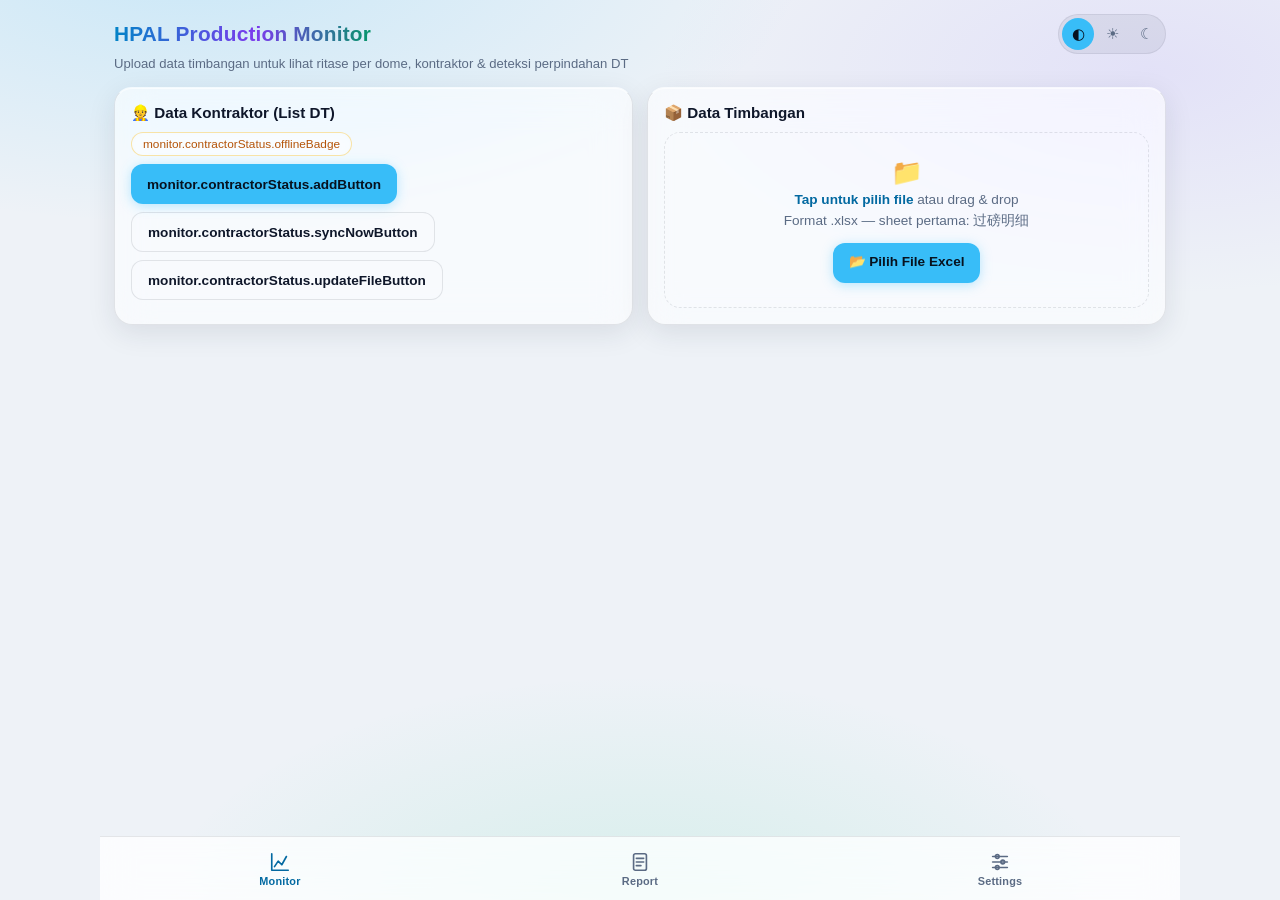
==== commit d972795d: "feat(app): add localization and appearance settings" ====
--- a/index.html
+++ b/index.html
@@ -463,26 +463,26 @@
 
 <div class="header-row">
   <h1>HPAL Production Monitor</h1>
-  <div class="theme-toggle" id="themeToggle" role="group" aria-label="Pilih tema tampilan">
-    <button type="button" data-theme-choice="auto"  title="Ikuti sistem">◐</button>
-    <button type="button" data-theme-choice="light" title="Mode terang">☀</button>
-    <button type="button" data-theme-choice="dark"  title="Mode gelap">☾</button>
+  <div class="theme-toggle" id="themeToggle" role="group" aria-label="Pilih tema tampilan" data-i18n-aria-label="monitor.themeToggle.groupLabel">
+    <button type="button" data-theme-choice="auto"  title="Ikuti sistem" data-i18n-title="monitor.themeToggle.auto">◐</button>
+    <button type="button" data-theme-choice="light" title="Mode terang" data-i18n-title="monitor.themeToggle.light">☀</button>
+    <button type="button" data-theme-choice="dark"  title="Mode gelap" data-i18n-title="monitor.themeToggle.dark">☾</button>
   </div>
 </div>
-<div class="sub">Upload data timbangan untuk lihat ritase per dome, kontraktor &amp; deteksi perpindahan DT</div>
+<div class="sub" data-i18n="monitor.header.subtitle">Upload data timbangan untuk lihat ritase per dome, kontraktor &amp; deteksi perpindahan DT</div>
 
 <div class="upload-row">
 <!-- SETUP KONTRAKTOR -->
 <div class="card" id="setupCard">
   <div class="card-head">
-    <h2>👷 Data Kontraktor (List DT)</h2>
+    <h2 data-i18n="monitor.contractorCard.title">👷 Data Kontraktor (List DT)</h2>
   </div>
   <div id="contractorStatus"></div>
   <label id="contractorUploadZone" for="contractorFileInput" class="upload-zone small" style="margin-top:10px; display:block;">
     <p style="font-size:1.4rem; margin:0;">📁</p>
-    <p><strong>Tap untuk upload List_DT.xlsx</strong></p>
-    <p>Kolom: DT ID &amp; Contractor — disimpan otomatis, tidak perlu upload ulang</p>
-    <span class="btn" style="display:inline-block; margin-top:8px;">📂 Pilih File Excel</span>
+    <p><strong data-i18n="monitor.contractorUpload.tapText">Tap untuk upload List_DT.xlsx</strong></p>
+    <p data-i18n="monitor.contractorUpload.hint">Kolom: DT ID &amp; Contractor — disimpan otomatis, tidak perlu upload ulang</p>
+    <span class="btn" style="display:inline-block; margin-top:8px;" data-i18n="monitor.upload.selectFileButton">📂 Pilih File Excel</span>
     <input type="file" id="contractorFileInput"
            accept=".xlsx,.xls,application/vnd.openxmlformats-officedocument.spreadsheetml.sheet,application/vnd.ms-excel">
   </label>
@@ -490,12 +490,12 @@
 
 <!-- UPLOAD TIMBANGAN -->
 <div class="card">
-  <div class="card-head"><h2>📦 Data Timbangan</h2></div>
+  <div class="card-head"><h2 data-i18n="monitor.weighbridgeCard.title">📦 Data Timbangan</h2></div>
   <label class="upload-zone" id="dropZone" for="fileInput" style="display:block;">
     <p style="font-size:1.6rem; margin:0;">📁</p>
-    <p><strong>Tap untuk pilih file</strong> atau drag &amp; drop</p>
-    <p>Format .xlsx — sheet pertama: 过磅明细</p>
-    <span class="btn" style="display:inline-block; margin-top:8px;">📂 Pilih File Excel</span>
+    <p><strong data-i18n="monitor.weighbridgeUpload.tapText">Tap untuk pilih file</strong> <span data-i18n="monitor.weighbridgeUpload.dragDropSuffix">atau drag &amp; drop</span></p>
+    <p data-i18n="monitor.weighbridgeUpload.formatHint">Format .xlsx — sheet pertama: 过磅明细</p>
+    <span class="btn" style="display:inline-block; margin-top:8px;" data-i18n="monitor.upload.selectFileButton">📂 Pilih File Excel</span>
     <input type="file" id="fileInput"
            accept=".xlsx,.xls,application/vnd.openxmlformats-officedocument.spreadsheetml.sheet,application/vnd.ms-excel">
   </label>
@@ -507,23 +507,23 @@
 <div id="contractorModalOverlay" class="modal-overlay">
   <div class="modal-box">
     <div class="card-head">
-      <h2>➕ Update Kontraktor</h2>
-      <button class="btn ghost" id="btnCloseModal" type="button">✕</button>
+      <h2 data-i18n="monitor.contractorModal.title">➕ Update Kontraktor</h2>
+      <button class="btn ghost" id="btnCloseModal" type="button" aria-label="Tutup" data-i18n-aria-label="monitor.contractorModal.closeAriaLabel">✕</button>
     </div>
     <div class="modal-field">
-      <label for="modalDtInput">No DT</label>
-      <input type="text" id="modalDtInput" placeholder="Contoh: SCM-LIM 982" autocomplete="off">
+      <label for="modalDtInput" data-i18n="monitor.contractorModal.dtLabel">No DT</label>
+      <input type="text" id="modalDtInput" placeholder="Contoh: SCM-LIM 982" data-i18n-placeholder="monitor.contractorModal.dtPlaceholder" autocomplete="off">
     </div>
     <div class="modal-field">
-      <label for="modalContractorInput">Nama Kontraktor</label>
-      <input type="text" id="modalContractorInput" placeholder="Contoh: MRP" autocomplete="off">
+      <label for="modalContractorInput" data-i18n="monitor.contractorModal.contractorLabel">Nama Kontraktor</label>
+      <input type="text" id="modalContractorInput" placeholder="Contoh: MRP" data-i18n-placeholder="monitor.contractorModal.contractorPlaceholder" autocomplete="off">
     </div>
     <div id="modalMsg"></div>
     <div class="row" style="margin-top:10px;">
-      <button class="btn" id="btnSubmitContractor" type="button">💾 Simpan</button>
-      <button class="btn ghost" id="btnCloseModal2" type="button">Selesai</button>
+      <button class="btn" id="btnSubmitContractor" type="button" data-i18n="monitor.contractorModal.saveButton">💾 Simpan</button>
+      <button class="btn ghost" id="btnCloseModal2" type="button" data-i18n="monitor.contractorModal.doneButton">Selesai</button>
     </div>
-    <div class="info-text" style="margin-top:10px;">Data langsung berlaku di HP ini. Kalau ada koneksi internet, otomatis tersinkron ke server pusat dan berlaku untuk semua pengguna.</div>
+    <div class="info-text" style="margin-top:10px;" data-i18n="monitor.contractorModal.infoText">Data langsung berlaku di HP ini. Kalau ada koneksi internet, otomatis tersinkron ke server pusat dan berlaku untuk semua pengguna.</div>
     <div id="modalSessionLog" style="margin-top:10px;"></div>
   </div>
 </div>
@@ -531,10 +531,27 @@
 <div id="output"></div>
 
 <script>
-/* ---------------- THEME CONTROLLER (dark / light / auto) ---------------- */
-const THEME_STORAGE_KEY = 'hpal_theme_pref_v1';
+/* ---------------- THEME CONTROLLER (dark / light / auto) ----------------
+   V2.3 Phase 7 (Appearance): this block used to read/write its choice
+   through a `window.storage` API that does not exist in a real browser
+   (it silently fell through to an in-memory-only fallback on every real
+   deployment, so the choice never actually survived a reload -- see the
+   old `saveThemeChoice`/`loadThemeChoice` before this change). It now
+   reads/writes the exact same shared preferences key
+   js/services/app-preferences-service.js owns (`hpal.preferences.v1`,
+   plain localStorage, `{schemaVersion,locale,appearance}`), and updates
+   only the `appearance` field (a read-modify-write, so it never touches
+   whatever `locale` value the module side has already written) -- this is
+   "unify the current theme behavior... so all of them read from and
+   respond to the same single resolved theme state" (architecture section
+   13.2) in practice, without rewriting this classic (non-module) script
+   into an ES module. Cross-boundary sync with Settings' Appearance card
+   (a real ES module, cannot be imported here) happens through the shared
+   storage key plus the `hpal:preferences-changed` window CustomEvent both
+   sides dispatch/listen for. */
+const PREFERENCES_STORAGE_KEY = 'hpal.preferences.v1';
+const PREFERENCES_SCHEMA_VERSION = 1;
 let themeChoice = 'auto'; // 'auto' | 'light' | 'dark' — user's selected mode
-let themeMemory = null;    // in-memory fallback kalau window.storage tidak tersedia
 
 const systemDarkMQ = window.matchMedia ? window.matchMedia('(prefers-color-scheme: dark)') : null;
 
@@ -560,24 +577,33 @@
   if(window._niChartData) renderNIChart();
 }
 
-async function saveThemeChoice(choice){
+function loadPreferences(){
   try{
-    if(window.storage && window.storage.set){
-      await window.storage.set(THEME_STORAGE_KEY, choice, false);
-      return;
+    const raw = window.localStorage && window.localStorage.getItem(PREFERENCES_STORAGE_KEY);
+    if(raw){
+      const parsed = JSON.parse(raw);
+      if(parsed && parsed.schemaVersion === PREFERENCES_SCHEMA_VERSION
+        && (parsed.appearance === 'dark' || parsed.appearance === 'light' || parsed.appearance === 'auto')
+        && (parsed.locale === 'id' || parsed.locale === 'en')){
+        return parsed;
+      }
     }
-  }catch(e){ /* fall through to in-memory */ }
-  themeMemory = choice; // sesi ini saja kalau storage tidak tersedia
-}
-
-async function loadThemeChoice(){
+  }catch(e){ /* corrupted/unavailable storage -- fall through to defaults below */ }
+  return { schemaVersion: PREFERENCES_SCHEMA_VERSION, locale: 'id', appearance: 'auto' };
+}
+
+// Read-modify-write: only ever changes `appearance`, so a `locale` value
+// already persisted by js/i18n/i18n.js (an ES module, running separately)
+// is never overwritten by this classic script.
+function saveThemeChoice(choice){
+  const prefs = loadPreferences();
+  prefs.appearance = choice;
   try{
-    if(window.storage && window.storage.get){
-      const res = await window.storage.get(THEME_STORAGE_KEY, false);
-      if(res && res.value) return res.value;
-    }
-  }catch(e){ /* belum ada / storage tidak tersedia */ }
-  return themeMemory || 'auto';
+    window.localStorage && window.localStorage.setItem(PREFERENCES_STORAGE_KEY, JSON.stringify(prefs));
+  }catch(e){ /* best-effort only -- a save failure must never block applying the theme */ }
+  try{
+    window.dispatchEvent(new CustomEvent('hpal:preferences-changed', { detail: prefs }));
+  }catch(e){ /* ignored -- notifying Settings' Appearance card is best-effort */ }
 }
 
 function initThemeToggle(){
@@ -594,11 +620,18 @@
     if(systemDarkMQ.addEventListener) systemDarkMQ.addEventListener('change', handler);
     else if(systemDarkMQ.addListener) systemDarkMQ.addListener(handler); // fallback Safari lama
   }
-}
-
-(async function initTheme(){
-  const saved = await loadThemeChoice();
-  applyTheme(saved);
+  // Settings' Appearance card (js/pages/settings/settings-page.js, an ES
+  // module) dispatches this same event on every change -- keeps this
+  // toggle's active state and the chart's redraw in sync without a reload,
+  // even though the two sides can never `import` each other directly.
+  window.addEventListener('hpal:preferences-changed', (event) => {
+    const appearance = event && event.detail && event.detail.appearance;
+    if(appearance && appearance !== themeChoice) applyTheme(appearance);
+  });
+}
+
+(function initTheme(){
+  applyTheme(loadPreferences().appearance);
   initThemeToggle();
 })();
 
@@ -627,13 +660,25 @@
   return String(s).replace(/[&<>"']/g, c=>({'&':'&amp;','<':'&lt;','>':'&gt;','"':'&quot;',"'":'&#39;'}[c]));
 }
 
+// Monitor-local alias for the window.i18n bridge js/app.js installs
+// (V2.3 full-localization pass) -- degrades to returning the raw key
+// (never throws, never blanks) in the theoretical case a dynamic message
+// fires before the module script has run, which in practice cannot
+// happen: every call site below is inside a user-triggered event handler
+// (file select, button click), never Monitor's own synchronous initial
+// script execution, and js/app.js's module always finishes before the
+// page becomes interactive.
+function mt(key, vars){
+  return (window.i18n && typeof window.i18n.t === 'function') ? window.i18n.t(key, vars) : key;
+}
+
 /* ---------------- ROBUST FILE READER (iOS-compatible) ---------------- */
 // Reads an Excel file and returns a parsed XLSX workbook via callbacks.
 // Uses file.arrayBuffer() when available, falls back to FileReader.readAsArrayBuffer
 // (older iOS Safari versions only support the FileReader path).
 function readExcelFile(file, onSuccess, onError){
   if(typeof XLSX === 'undefined'){
-    const msg = 'Library XLSX tidak termuat di halaman ini — parsing dibatalkan';
+    const msg = mt('monitor.upload.xlsxNotLoadedError');
     onError(new Error(msg));
     return;
   }
@@ -726,27 +771,27 @@
 
   let sourceBadge;
   if(liveMapStatus.loaded){
-    sourceBadge = `<span class="pill good">✅ ${totalCount} unit DT (tersambung ke server pusat)</span>`;
+    sourceBadge = `<span class="pill good">${mt('monitor.contractorStatus.syncedBadge', {count: totalCount})}</span>`;
   } else if(liveMapStatus.error){
-    sourceBadge = `<span class="pill warn">⚠ ${totalCount} unit DT (offline — pakai data tersimpan)</span>`;
+    sourceBadge = `<span class="pill warn">${mt('monitor.contractorStatus.offlineBadge', {count: totalCount})}</span>`;
   } else {
-    sourceBadge = `<span class="pill">${totalCount} unit DT (menyinkron...)</span>`;
+    sourceBadge = `<span class="pill">${mt('monitor.contractorStatus.syncingBadge', {count: totalCount})}</span>`;
   }
 
   const personalBadge = personalActive
-    ? `<span class="pill">📄 override lokal: ${escapeHtml(contractorData.filename || '')}</span>`
+    ? `<span class="pill">${mt('monitor.contractorStatus.localOverrideBadge', {filename: escapeHtml(contractorData.filename || '')})}</span>`
     : '';
 
   const pendingBadge = pendingQueue.length > 0
-    ? `<span class="pill warn">⏳ ${pendingQueue.length} entri belum sinkron</span>`
+    ? `<span class="pill warn">${mt('monitor.contractorStatus.pendingBadge', {count: pendingQueue.length})}</span>`
     : '';
 
   contractorStatus.innerHTML = `
     <div class="row">${sourceBadge}${personalBadge}${pendingBadge}</div>
     <div class="row" style="margin-top:8px;">
-      <button class="btn" id="btnAddContractor">➕ Update Kontraktor</button>
-      <button class="btn ghost" id="btnSyncNow">🔄 Sinkron Sekarang</button>
-      <button class="btn ghost" id="btnUpdateContractorFile">📄 Update via File Excel</button>
+      <button class="btn" id="btnAddContractor">${mt('monitor.contractorStatus.addButton')}</button>
+      <button class="btn ghost" id="btnSyncNow">${mt('monitor.contractorStatus.syncNowButton')}</button>
+      <button class="btn ghost" id="btnUpdateContractorFile">${mt('monitor.contractorStatus.updateFileButton')}</button>
     </div>`;
 
   contractorUploadZone.style.display = 'none';
@@ -764,12 +809,12 @@
 });
 
 function handleContractorFile(file){
-  contractorStatus.innerHTML = `<div class="filename">⏳ Membaca ${escapeHtml(file.name)}...</div>`;
+  contractorStatus.innerHTML = `<div class="filename">${mt('monitor.status.readingFile', {filename: escapeHtml(file.name)})}</div>`;
   readExcelFile(file, async (wb) => {
     try{
       const ws = wb.Sheets[wb.SheetNames[0]];
       const rows = XLSX.utils.sheet_to_json(ws, {defval:''});
-      if(rows.length === 0) throw new Error('File kosong');
+      if(rows.length === 0) throw new Error(mt('monitor.upload.emptyFileError'));
 
       const headers = Object.keys(rows[0]);
       const idCol = headers.find(h => /dt/i.test(h)) || headers[0];
@@ -790,10 +835,10 @@
       publishMonitorContractorDirectory('monitor-local-override');
       renderContractorStatus();
     }catch(err){
-      contractorStatus.innerHTML = `<div class="error-box">Gagal membaca file kontraktor: ${escapeHtml(err.message)}</div>`;
+      contractorStatus.innerHTML = `<div class="error-box">${mt('monitor.status.contractorFileReadError', {message: escapeHtml(err.message)})}</div>`;
     }
   }, (err) => {
-    contractorStatus.innerHTML = `<div class="error-box">Gagal membaca file kontraktor: ${escapeHtml(err.message)}</div>`;
+    contractorStatus.innerHTML = `<div class="error-box">${mt('monitor.status.contractorFileReadError', {message: escapeHtml(err.message)})}</div>`;
   });
 }
 
@@ -808,10 +853,25 @@
   return s;
 }
 
+// 'Tidak terdaftar' is a STABLE internal sentinel, never translated here --
+// it is compared against verbatim elsewhere (the dome-group
+// contractorLabel filter below) and must stay locale-independent so that
+// comparison keeps working regardless of the active UI language.
+// displayContractor() below is the one place this sentinel is translated,
+// applied only at final render, never at the point of comparison/storage.
+const NOT_REGISTERED_CONTRACTOR = 'Tidak terdaftar';
+
 function getContractor(dt){
   const map = getEffectiveContractorMap();
   const raw = String(dt).trim();
-  return map[raw] || map[normalizeDT(raw)] || 'Tidak terdaftar';
+  return map[raw] || map[normalizeDT(raw)] || NOT_REGISTERED_CONTRACTOR;
+}
+
+// Presentation-only translation of getContractor()'s sentinel fallback --
+// never call this on a value that will later be compared/stored, only on
+// a value about to be rendered into HTML.
+function displayContractor(contractor){
+  return contractor === NOT_REGISTERED_CONTRACTOR ? mt('monitor.contractor.notRegistered') : contractor;
 }
 
 /* ---------------- SINKRONISASI GOOGLE SHEET (data kontraktor bersama) ---------------- */
@@ -842,7 +902,7 @@
     renderContractorStatus();
     if(isManualTrigger){
       contractorStatus.insertAdjacentHTML('beforeend',
-        `<div class="error-box" style="margin-top:8px;">Gagal sinkron ke server: ${escapeHtml(err.message)}. Memakai data tersimpan.</div>`);
+        `<div class="error-box" style="margin-top:8px;">${mt('monitor.contractorStatus.syncError', {message: escapeHtml(err.message)})}</div>`);
     }
   }
 }
@@ -857,7 +917,7 @@
   });
   if(!res.ok) throw new Error('HTTP ' + res.status);
   const result = await res.json();
-  if(!result.ok) throw new Error(result.error || 'Server menolak data');
+  if(!result.ok) throw new Error(result.error || mt('monitor.contractorModal.serverRejectedError'));
   return result;
 }
 
@@ -930,7 +990,7 @@
   const contractor = contractorInput.value.trim();
 
   if(!dtId || !contractor){
-    msgEl.innerHTML = `<div class="error-box">No DT dan Nama Kontraktor wajib diisi.</div>`;
+    msgEl.innerHTML = `<div class="error-box">${mt('monitor.contractorModal.requiredFieldsError')}</div>`;
     return;
   }
 
@@ -942,10 +1002,10 @@
   publishMonitorContractorDirectory('monitor-manual-entry');
   renderContractorStatus();
 
-  let statusIcon = '⏳', statusText = 'menunggu koneksi';
+  let statusIcon = '⏳', statusText = mt('monitor.contractorModal.pendingStatus');
   try{
     await postContractorUpdate(dtId, contractor);
-    statusIcon = '✅'; statusText = 'tersinkron ke server';
+    statusIcon = '✅'; statusText = mt('monitor.contractorModal.syncedStatus');
   }catch(err){
     pendingQueue.push({ dtId, contractor, queuedAt: new Date().toISOString() });
     await savePendingQueue();
@@ -980,7 +1040,7 @@
 });
 
 function handleFile(file){
-  fileStatus.innerHTML = `<div class="filename">⏳ Membaca ${escapeHtml(file.name)}...</div>`;
+  fileStatus.innerHTML = `<div class="filename">${mt('monitor.status.readingFile', {filename: escapeHtml(file.name)})}</div>`;
   readExcelFile(file, (wb) => {
     try{
       // Auto-detect format:
@@ -999,14 +1059,14 @@
         formatLabel = 'HYNC/SLNC';
       }
 
-      fileStatus.innerHTML = `<div class="filename">✅ ${escapeHtml(file.name)} — ${formatLabel} — sheet "${escapeHtml(sheetName)}" — ${rows.length} baris</div>`;
+      fileStatus.innerHTML = `<div class="filename">${mt('monitor.status.fileReadSuccess', {filename: escapeHtml(file.name), formatLabel, sheetName: escapeHtml(sheetName), rowCount: rows.length})}</div>`;
       const buyer = detectBuyer(rows, isESG);
       processData(rows, buyer);
     }catch(err){
-      output.innerHTML = `<div class="error-box">Gagal membaca file: ${escapeHtml(err.message)}</div>`;
+      output.innerHTML = `<div class="error-box">${mt('monitor.status.fileReadError', {message: escapeHtml(err.message)})}</div>`;
     }
   }, (err) => {
-    output.innerHTML = `<div class="error-box">Gagal membaca file: ${escapeHtml(err.message)}</div>`;
+    output.innerHTML = `<div class="error-box">${mt('monitor.status.fileReadError', {message: escapeHtml(err.message)})}</div>`;
   });
 }
 
@@ -1128,8 +1188,16 @@
   return dayCount >= nightCount ? 'Day Shift' : 'Night Shift';
 }
 
+// Cached only so a locale change can safely re-run processData() to
+// re-translate its rendered output's static labels -- never read for any
+// calculation, and never a substitute for the actual uploaded file.
+let lastProcessedRows = null;
+let lastProcessedBuyer = null;
+
 function processData(rows, buyer){
   buyer = buyer || 'HYNC';
+  lastProcessedRows = rows;
+  lastProcessedBuyer = buyer;
   const COL = {
     serial: '流水号', dt: '车号', netto: '净重',
     waktuIsi: '毛重时间', tanggal: '日期', sellingCode: '备注', spec: '规格'
@@ -1156,7 +1224,7 @@
   }).filter(r => r.dt);
 
   if(records.length === 0){
-    output.innerHTML = `<div class="error-box">Tidak ada baris valid ditemukan. Cek nama kolom di file (流水号, 车号, 净重, 毛重时间, 日期, 备注, 规格).</div>`;
+    output.innerHTML = `<div class="error-box">${mt('monitor.upload.noValidRowsError')}</div>`;
     return;
   }
 
@@ -1165,7 +1233,7 @@
   // Group by Dome
   const byDome = {};
   records.forEach(r => {
-    const dome = r.dome || '(Tanpa Dome)';
+    const dome = r.dome || mt('monitor.results.noDomeLabel');
     if(!byDome[dome]) byDome[dome] = {};
     if(!byDome[dome][r.dt]) byDome[dome][r.dt] = [];
     byDome[dome][r.dt].push(r);
@@ -1174,7 +1242,7 @@
   // DT -> domes (for movement detection display in per-dome section)
   const dtDomes = {};
   records.forEach(r => {
-    const dome = r.dome || '(Tanpa Dome)';
+    const dome = r.dome || mt('monitor.results.noDomeLabel');
     if(!dtDomes[r.dt]) dtDomes[r.dt] = new Set();
     dtDomes[r.dt].add(dome);
   });
@@ -1205,10 +1273,10 @@
       const tb = b.waktuIsiDate ? b.waktuIsiDate.getTime() : b.idx;
       return ta - tb;
     });
-    const domeAwal = sorted[0].dome || '(Tanpa Dome)';
+    const domeAwal = sorted[0].dome || mt('monitor.results.noDomeLabel');
     let currentDome = domeAwal;
     sorted.forEach((r, i) => {
-      const dome = r.dome || '(Tanpa Dome)';
+      const dome = r.dome || mt('monitor.results.noDomeLabel');
       if(i > 0 && dome !== currentDome){
         moveRows.push({
           contractor: getContractor(dt),
@@ -1240,7 +1308,7 @@
   // Group records by Dome, classify each dome's ore class from its grade
   const domeStats = {};
   records.forEach(r => {
-    const dome = r.dome || '(Tanpa Dome)';
+    const dome = r.dome || mt('monitor.results.noDomeLabel');
     if(!domeStats[dome]){
       domeStats[dome] = { dome, grade: null, hourCounts: {}, hourTonase: {}, contractors: new Set() };
       hourBuckets.forEach(h => { domeStats[dome].hourCounts[h] = 0; domeStats[dome].hourTonase[h] = 0; });
@@ -1258,8 +1326,8 @@
     g.oreClass = classifyOre(g.grade);
     g.total = hourBuckets.reduce((s,h) => s + g.hourCounts[h], 0);
     g.totalTonase = hourBuckets.reduce((s,h) => s + g.hourTonase[h], 0);
-    g.contractorLabel = Array.from(g.contractors).filter(c => c && c !== 'Tidak terdaftar' && c !== 'Belum ada data').join(', ')
-                       || Array.from(g.contractors).join(', '); // fallback kalau semua unmatched
+    g.contractorLabel = Array.from(g.contractors).filter(c => c && c !== NOT_REGISTERED_CONTRACTOR && c !== 'Belum ada data').map(displayContractor).join(', ')
+                       || Array.from(g.contractors).map(displayContractor).join(', '); // fallback kalau semua unmatched
   });
 
   const domesByClass = { HGLO: [], MGLO: [], LGLO: [] };
@@ -1297,24 +1365,24 @@
       <div class="buyer-label">Buyer</div>
       <div class="buyer-name" style="color:${bColor};">${buyerIcons[buyer]||'📦'} ${buyer}</div>
     </div>
-    <span class="buyer-badge" style="background:${bColor};">Data Timbangan Ore</span>
+    <span class="buyer-badge" style="background:${bColor};">${mt('monitor.results.oreBadge')}</span>
   </div>`;
 
   // Header info: Tanggal & Shift
   html += `
   <div class="card">
     <div class="header-info">
-      <div class="info-box"><div class="lbl">Tanggal</div><div class="val">${escapeHtml(tanggal)}</div></div>
+      <div class="info-box"><div class="lbl">${mt('monitor.results.dateLabel')}</div><div class="val">${escapeHtml(tanggal)}</div></div>
       <div class="info-box"><div class="lbl">Shift</div><div class="val">${shift === 'Day Shift' ? '☀️' : '🌙'} ${shift}</div></div>
     </div>
     <div class="stat-grid" style="margin-top:10px;">
-      <div class="stat"><div class="num">${totalRitase}</div><div class="lbl">Total Ritase</div></div>
-      <div class="stat"><div class="num">${totalDome}</div><div class="lbl">Jumlah Dome</div></div>
-      <div class="stat"><div class="num">${totalDT}</div><div class="lbl">Unit DT</div></div>
-      <div class="stat"><div class="num">${fmtTon(totalTonase)}</div><div class="lbl">Total Tonase (Ton)</div></div>
-      <div class="stat"><div class="num">${kadarNI.toFixed(2)}</div><div class="lbl">Kadar NI</div></div>
+      <div class="stat"><div class="num">${totalRitase}</div><div class="lbl">${mt('monitor.results.totalRitaseLabel')}</div></div>
+      <div class="stat"><div class="num">${totalDome}</div><div class="lbl">${mt('monitor.results.domeCountLabel')}</div></div>
+      <div class="stat"><div class="num">${totalDT}</div><div class="lbl">${mt('monitor.results.dtUnitLabel')}</div></div>
+      <div class="stat"><div class="num">${fmtTon(totalTonase)}</div><div class="lbl">${mt('monitor.results.totalTonaseLabel')}</div></div>
+      <div class="stat"><div class="num">${kadarNI.toFixed(2)}</div><div class="lbl">${mt('monitor.results.niGradeLabel')}</div></div>
     </div>
-    ${invalidSpecCount > 0 ? `<div style="margin-top:10px;" class="row"><span class="pill warn">⚠ ${invalidSpecCount} baris format 规格 tidak standar (dipecah secara fallback)</span></div>` : ''}
+    ${invalidSpecCount > 0 ? `<div style="margin-top:10px;" class="row"><span class="pill warn">${mt('monitor.results.invalidSpecWarning', {count: invalidSpecCount})}</span></div>` : ''}
   </div>`;
 
   // ---- NI Analysis Chart + Cause Table ----  (dihitung dulu sebelum render)
@@ -1354,14 +1422,14 @@
       if(lgloUp > 5) reasons.push(`↑ LGLO +${lgloUp.toFixed(0)}%`);
       if(mgloUp > 5) reasons.push(`↑ MGLO +${mgloUp.toFixed(0)}%`);
       if(hgloDown > 5) reasons.push(`↓ HGLO -${hgloDown.toFixed(0)}%`);
-      return reasons.length ? reasons.join(', ') : 'Mix berubah kecil';
+      return reasons.length ? reasons.join(', ') : mt('monitor.results.mixChangedSmall');
     } else {
       const hgloUp = diffs.find(d => d.cls === 'HGLO')?.diff ?? 0;
       const lgloDown = -(diffs.find(d => d.cls === 'LGLO')?.diff ?? 0);
       const reasons = [];
       if(hgloUp > 5) reasons.push(`↑ HGLO +${hgloUp.toFixed(0)}%`);
       if(lgloDown > 5) reasons.push(`↓ LGLO -${lgloDown.toFixed(0)}%`);
-      return reasons.length ? reasons.join(', ') : 'Mix berubah kecil';
+      return reasons.length ? reasons.join(', ') : mt('monitor.results.mixChangedSmall');
     }
   }
 
@@ -1378,7 +1446,7 @@
 
   // 📈 Render NI chart DULU
   html += `
-  <div class="section-title">📈 Analisis NI per Jam</div>
+  <div class="section-title">${mt('monitor.results.niAnalysisTitle')}</div>
   <div class="card" style="padding:14px;">
     <div id="niChartWrap" style="position:relative; width:100%; height:300px;">
       <canvas id="niChart"></canvas>
@@ -1392,8 +1460,8 @@
       <table>
         <thead>
           <tr>
-            <th>Jam</th><th>HGLO (T)</th><th>MGLO (T)</th><th>LGLO (T)</th>
-            <th>Total (T)</th><th>NI</th><th style="text-align:center;">ΔNI (base ${niBase.toFixed(2)})</th><th>Mix H/M/L %</th><th>Indikasi</th>
+            <th>${mt('monitor.results.hourHeader')}</th><th>HGLO (T)</th><th>MGLO (T)</th><th>LGLO (T)</th>
+            <th>Total (T)</th><th>NI</th><th style="text-align:center;">ΔNI (base ${niBase.toFixed(2)})</th><th>Mix H/M/L %</th><th>${mt('monitor.results.indicationHeader')}</th>
           </tr>
         </thead>
         <tbody>
@@ -1427,7 +1495,7 @@
   </div>`;
 
   // ⛏ Tabel Komposisi DT per Ore Class (setelah NI chart)
-  html += `<div class="section-title">⛏ Komposisi DT per Ore Class</div>`;
+  html += `<div class="section-title">${mt('monitor.results.dtCompositionTitle')}</div>`;
   html += `<div class="card" style="padding:0; overflow:hidden;">
     <div class="table-wrap">
       <table>
@@ -1443,14 +1511,14 @@
           return rowsHtml;
         }).join('')}
         <tr><td colspan="${hourBuckets.length + 2}" class="divider-row"></td></tr>
-        <tr><td colspan="${hourBuckets.length + 2}" class="caption-row">Rekap Tonase &amp; Grade per Jam</td></tr>
+        <tr><td colspan="${hourBuckets.length + 2}" class="caption-row">${mt('monitor.results.tonaseGradeRecapCaption')}</td></tr>
         <tr class="ore-row"><td><strong>TOTAL</strong></td>${hourBuckets.map(h => `<td>${grandHourCount[h] || ''}</td>`).join('')}<td><strong>${totalRitase}</strong></td></tr>
         ${oreClasses.map(cls => {
           const total = classTotalTonase(cls);
           if(total === 0) return '';
           return `<tr><td>${cls}</td>${hourBuckets.map(h => { const v = classHourTonase(cls,h); return `<td>${v ? fmtTon(v) : ''}</td>`; }).join('')}<td><strong>${fmtTon(total)}</strong></td></tr>`;
         }).join('')}
-        <tr class="ore-row"><td><strong>TONASE</strong></td>${hourBuckets.map(h => `<td>${grandHourTonase[h] ? fmtTon(grandHourTonase[h]) : ''}</td>`).join('')}<td><strong>${fmtTon(totalTonase)}</strong></td></tr>
+        <tr class="ore-row"><td><strong>${mt('monitor.results.tonaseRowLabel')}</strong></td>${hourBuckets.map(h => `<td>${grandHourTonase[h] ? fmtTon(grandHourTonase[h]) : ''}</td>`).join('')}<td><strong>${fmtTon(totalTonase)}</strong></td></tr>
         <tr class="ore-row"><td><strong>Grade</strong></td>${hourBuckets.map(h => { const g = grandHourTonase[h] > 0 ? (grandHourGradeTonase[h] / grandHourTonase[h]) : null; return `<td>${g !== null ? g.toFixed(2) : ''}</td>`; }).join('')}<td><strong>${kadarNI.toFixed(2)}</strong></td></tr>
         </tbody>
       </table>
@@ -1477,14 +1545,14 @@
   resumeGroups.sort((a, b) => a.contractor.localeCompare(b.contractor) || a.earliest.localeCompare(b.earliest));
 
   // 📋 Tabel Resume Perpindahan per Kontraktor (ditampilkan LEBIH DULU)
-  html += `<div class="section-title">📋 Resume Perpindahan per Kontraktor</div>`;
+  html += `<div class="section-title">${mt('monitor.results.contractorMoveResumeTitle')}</div>`;
   if(moveRows.length === 0){
-    html += `<div class="card"><div class="empty">✓ Tidak ada DT yang pindah dome pada data ini</div></div>`;
+    html += `<div class="card"><div class="empty">${mt('monitor.results.noDtMovedMessage')}</div></div>`;
   } else {
     html += `<div class="card" style="padding:0; overflow:hidden;">
       <div class="table-wrap">
         <table>
-          <thead><tr><th>Contractor</th><th>DT Pindah</th><th>Perpindahan</th><th>Jam</th></tr></thead>
+          <thead><tr><th>Contractor</th><th>${mt('monitor.results.dtMovedHeader')}</th><th>${mt('monitor.results.movementHeader')}</th><th>${mt('monitor.results.hourHeader')}</th></tr></thead>
           <tbody>
           ${(() => {
             let rowsHtml = '';
@@ -1496,7 +1564,7 @@
               for (let k = i; k < j; k++) {
                 const g = resumeGroups[k];
                 rowsHtml += `<tr>`;
-                if (k === i) rowsHtml += `<td rowspan="${span}"><strong>${escapeHtml(g.contractor)}</strong></td>`;
+                if (k === i) rowsHtml += `<td rowspan="${span}"><strong>${escapeHtml(displayContractor(g.contractor))}</strong></td>`;
                 rowsHtml += `<td>${g.count} DT</td>`;
                 rowsHtml += `<td>${escapeHtml(g.fromDome)} → ${escapeHtml(g.toDome)}</td>`;
                 rowsHtml += `<td>${escapeHtml(g.jamLabel)}</td>`;
@@ -1513,21 +1581,21 @@
   }
 
   // 🔁 Tabel Perpindahan DT (ditampilkan SETELAH Resume)
-  html += `<div class="section-title" style="margin-top:14px;">🔁 Perpindahan DT</div>`;
+  html += `<div class="section-title" style="margin-top:14px;">${mt('monitor.results.dtMovementTitle')}</div>`;
   if(moveRows.length === 0){
-    html += `<div class="card"><div class="empty">✓ Tidak ada DT yang pindah dome pada data ini</div></div>`;
+    html += `<div class="card"><div class="empty">${mt('monitor.results.noDtMovedMessage')}</div></div>`;
   } else {
     html += `<div class="card" style="padding:0; overflow:hidden;">
       <div class="table-wrap">
         <table>
-          <thead><tr><th>Contractor</th><th>No DT</th><th>Dome Awal</th><th>Pindah Dome</th><th>Keterangan</th></tr></thead>
+          <thead><tr><th>Contractor</th><th>${mt('monitor.results.dtNumberHeader')}</th><th>${mt('monitor.results.startDomeHeader')}</th><th>${mt('monitor.results.movedToDomeHeader')}</th><th>${mt('monitor.results.notesHeader')}</th></tr></thead>
           <tbody>
           ${moveRows.map(m => `<tr class="move-row">
-            <td>${escapeHtml(m.contractor)}</td>
+            <td>${escapeHtml(displayContractor(m.contractor))}</td>
             <td><strong>${escapeHtml(m.dt)}</strong></td>
             <td><span class="pill">${escapeHtml(m.domeAwal)}</span></td>
             <td><span class="pill bad">${escapeHtml(m.pindahDome)}</span></td>
-            <td>Ritase ke-${m.ritaseKe}, pukul ${escapeHtml(m.jam)}</td>
+            <td>${mt('monitor.results.ritaseAtLabel', {n: m.ritaseKe, time: escapeHtml(m.jam)})}</td>
           </tr>`).join('')}
           </tbody>
         </table>
@@ -1536,7 +1604,7 @@
   }
 
   // Per-Dome detail
-  html += `<div class="section-title">📦 Detail per Kelompok Dome</div>`;
+  html += `<div class="section-title">${mt('monitor.results.domeDetailTitle')}</div>`;
   const sortedDomes = Object.keys(byDome).sort();
   sortedDomes.forEach(dome => {
     const dtMap = byDome[dome];
@@ -1548,15 +1616,15 @@
     <details>
       <summary>
         <span>📍 ${escapeHtml(dome)} ${sampleGrade !== null ? `<span class="pill" style="margin-left:6px;">NI: ${sampleGrade}</span>` : ''}</span>
-        <span class="badge">${dtList.length} DT · ${ritaseTotal} ritase</span>
+        <span class="badge">${mt('monitor.results.dtRitaseBadge', {dtCount: dtList.length, ritaseCount: ritaseTotal})}</span>
       </summary>
       <div class="table-wrap">
         <table>
-          <thead><tr><th>No DT</th><th>Contractor</th><th>Ritase</th><th>Status</th></tr></thead>
+          <thead><tr><th>${mt('monitor.results.dtNumberHeader')}</th><th>Contractor</th><th>Ritase</th><th>Status</th></tr></thead>
           <tbody>
           ${dtList.map(dt => {
             const moved = dtDomes[dt].size > 1;
-            return `<tr><td>${escapeHtml(dt)}</td><td>${escapeHtml(getContractor(dt))}</td><td>${dtMap[dt].length}</td><td>${moved ? '<span class="tag-move">🔁 PINDAH</span>' : '—'}</td></tr>`;
+            return `<tr><td>${escapeHtml(dt)}</td><td>${escapeHtml(displayContractor(getContractor(dt)))}</td><td>${dtMap[dt].length}</td><td>${moved ? `<span class="tag-move">${mt('monitor.results.movedTag')}</span>` : '—'}</td></tr>`;
           }).join('')}
           </tbody>
         </table>
@@ -1567,15 +1635,15 @@
   // Raw detail
   html += `
   <details style="margin-top:6px;">
-    <summary><span>🧾 Lihat Semua Baris Mentah (${records.length})</span><span class="badge">detail</span></summary>
+    <summary><span>${mt('monitor.results.viewRawRowsSummary', {count: records.length})}</span><span class="badge">detail</span></summary>
     <div class="table-wrap">
       <table>
-        <thead><tr><th>Serial</th><th>No DT</th><th>Contractor</th><th>Dome</th><th>NI</th><th>Netto</th><th>Waktu Isi</th><th>Selling Code</th></tr></thead>
+        <thead><tr><th>Serial</th><th>${mt('monitor.results.dtNumberHeader')}</th><th>Contractor</th><th>Dome</th><th>NI</th><th>${mt('monitor.results.nettoHeader')}</th><th>${mt('monitor.results.fillTimeHeader')}</th><th>Selling Code</th></tr></thead>
         <tbody>
         ${records.map(r => `<tr>
           <td>${escapeHtml(r.serial)}</td>
           <td>${escapeHtml(r.dt)}</td>
-          <td>${escapeHtml(getContractor(r.dt))}</td>
+          <td>${escapeHtml(displayContractor(getContractor(r.dt)))}</td>
           <td>${escapeHtml(r.dome)}</td>
           <td>${r.grade !== null ? r.grade : '-'}</td>
           <td>${r.netto}</td>
@@ -1610,7 +1678,7 @@
   if(!d) return;
   const canvas = document.getElementById('niChart');
   if(!canvas) return;
-  if(typeof Chart === 'undefined'){ canvas.parentElement.innerHTML = '<div class="empty" style="color:var(--bad)">Chart.js tidak termuat</div>'; return; }
+  if(typeof Chart === 'undefined'){ canvas.parentElement.innerHTML = `<div class="empty" style="color:var(--bad)">${mt('monitor.chart.notLoadedError')}</div>`; return; }
 
   // Hancurkan instance lama kalau ada (re-upload / re-render)
   const existing = Chart.getChart(canvas);
@@ -1764,13 +1832,13 @@
           border:{color:chartColors.axisLine}
         },
         yTon:{type:'linear', position:'left', stacked:true,
-          title:{display:true, text:'Tonase (T)', color:chartColors.axisText, font:{size:10}},
+          title:{display:true, text:mt('monitor.results.tonaseAxisLabel'), color:chartColors.axisText, font:{size:10}},
           ticks:{color:chartColors.axisText, font:{size:10}},
           grid:{color:chartColors.gridLine},
           border:{display:false}},
         yNI:{type:'linear', position:'right',
           min: Math.max(0, niMin - niPad), max: niMax + niPad,
-          title:{display:true, text:'Kadar NI', color:chartColors.lineGrad[0], font:{size:10}},
+          title:{display:true, text:mt('monitor.results.niGradeLabel'), color:chartColors.lineGrad[0], font:{size:10}},
           ticks:{color:chartColors.lineGrad[0], font:{size:10}, callback:v => v.toFixed(2)},
           grid:{drawOnChartArea:false},
           border:{display:false}}
@@ -1826,6 +1894,30 @@
 document.getElementById('btnCloseModal').addEventListener('click', closeContractorModal);
 document.getElementById('btnCloseModal2').addEventListener('click', closeContractorModal);
 document.getElementById('btnSubmitContractor').addEventListener('click', submitContractorEntry);
+
+/* ---------------- LOCALE CHANGE RE-RENDER (V2.3 full-localization pass) ----------------
+   window.i18n (js/app.js's bridge) does not exist yet at this point --
+   this classic script runs during HTML parsing, before js/app.js's
+   module script (module scripts always execute after parsing completes,
+   per the HTML spec) -- so the subscription itself is registered inside
+   a DOMContentLoaded listener, which fires only after every
+   module/deferred script has already run and window.i18n is guaranteed
+   to exist. translatePage() (called separately, from js/app.js) already
+   re-translates every data-i18n-tagged static element in this document,
+   including Monitor's own -- this listener only re-renders the DYNAMIC,
+   data-driven HTML translatePage() cannot reach (the contractor status
+   card and the uploaded-file results view), and only if there is
+   something currently rendered to re-render; it never fabricates or
+   re-fetches data, and never touches contractorData/liveContractorMap/
+   lastProcessedRows themselves -- purely a re-render of already-known
+   state in the newly active language. */
+document.addEventListener('DOMContentLoaded', () => {
+  if(!window.i18n || typeof window.i18n.onLocaleChange !== 'function') return;
+  window.i18n.onLocaleChange(() => {
+    renderContractorStatus();
+    if(lastProcessedRows) processData(lastProcessedRows, lastProcessedBuyer);
+  });
+});
 document.getElementById('contractorModalOverlay').addEventListener('click', (e) => {
   if(e.target.id === 'contractorModalOverlay') closeContractorModal(); // tap area luar box = tutup
 });
--- a/assets/css/report-hync.css
+++ b/assets/css/report-hync.css
@@ -283,6 +283,147 @@
   font-size: 0.8rem;
   text-align: center;
   margin: 0;
+}
+
+/* Compact SPV SCM / FRM SCM selector fields (UI refinement) -- a
+   button-like field (never free-text) that opens the shared multi-select
+   modal below. Independent Sampler / PIC 3rd keep the plain
+   .hync-personnel-list radio rendering above, unchanged -- their lists
+   are small enough that the always-expanded style stays acceptable. */
+#page-report .hync-personnel-trigger {
+  display: flex;
+  align-items: center;
+  justify-content: space-between;
+  gap: 10px;
+  width: 100%;
+  background: rgba(255, 255, 255, 0.04);
+  border: 1px solid var(--glass-border, rgba(255, 255, 255, 0.12));
+  color: var(--text, inherit);
+  border-radius: 10px;
+  padding: 10px 12px;
+  font-size: 0.85rem;
+  font-family: inherit;
+  min-height: 44px;
+  cursor: pointer;
+  text-align: left;
+}
+#page-report .hync-personnel-trigger:focus-visible {
+  outline: 2px solid var(--accent, #38bdf8);
+  outline-offset: 1px;
+  border-color: var(--accent, #38bdf8);
+}
+#page-report .hync-personnel-trigger--empty .hync-personnel-trigger-text {
+  color: var(--muted, #8fa3bd);
+}
+/* Never lets a long name (or "Name1, Name2") list overflow the field --
+   the compact field always shows one line, truncated with an ellipsis;
+   3+ selections already collapse to a short "<N> dipilih" count that
+   never needs truncation in practice. */
+#page-report .hync-personnel-trigger-text {
+  flex: 1;
+  min-width: 0;
+  overflow: hidden;
+  white-space: nowrap;
+  text-overflow: ellipsis;
+}
+#page-report .hync-personnel-trigger-arrow {
+  flex-shrink: 0;
+  color: var(--muted, #8fa3bd);
+  font-size: 0.75rem;
+}
+#page-report .hync-personnel-stale-hint {
+  font-size: 0.72rem;
+  color: var(--bad, #f87171);
+  margin: 6px 0 0;
+}
+
+/* Shared SPV SCM / FRM SCM multi-select modal. Reuses
+   .hync-modal-overlay's backdrop (defined below) but needs its own box
+   shape -- header + search + scrollable checkbox list + sticky footer --
+   rather than .hync-modal-box's simple title+paragraphs+single-button
+   shape built for the buyer-mismatch popup. */
+#page-report .hync-personnel-modal-box {
+  background: var(--bg-base, #0a0e1a);
+  border: 1px solid var(--glass-border, rgba(255, 255, 255, 0.12));
+  border-radius: 16px;
+  padding: 16px;
+  max-width: 440px;
+  width: 100%;
+  max-height: min(85vh, 640px);
+  display: flex;
+  flex-direction: column;
+  box-shadow: 0 20px 60px rgba(0, 0, 0, 0.5);
+}
+#page-report .hync-personnel-modal-box h3 {
+  margin: 0 0 12px;
+  font-size: 1rem;
+  font-weight: 800;
+  color: var(--text, inherit);
+  flex-shrink: 0;
+}
+#page-report .hync-personnel-modal-search {
+  flex-shrink: 0;
+  margin-bottom: 10px;
+}
+#page-report .hync-personnel-modal-search input {
+  width: 100%;
+  box-sizing: border-box;
+  background: rgba(255, 255, 255, 0.04);
+  border: 1px solid var(--glass-border, rgba(255, 255, 255, 0.12));
+  color: var(--text, inherit);
+  border-radius: 10px;
+  padding: 10px 12px;
+  font-size: 0.85rem;
+  font-family: inherit;
+  min-height: 42px;
+}
+#page-report .hync-personnel-modal-search input:focus {
+  outline: 2px solid var(--accent, #38bdf8);
+  outline-offset: 1px;
+  border-color: var(--accent, #38bdf8);
+}
+/* Only this list scrolls -- header/search/footer stay put, per the
+   modal-design requirement that header/footer remain visible where
+   practical for a long, searchable list. */
+#page-report .hync-personnel-modal-list {
+  flex: 1 1 auto;
+  min-height: 120px;
+  overflow-y: auto;
+  display: grid;
+  gap: 6px;
+  padding-right: 2px;
+  margin-bottom: 12px;
+}
+#page-report .hync-personnel-modal-footer {
+  flex-shrink: 0;
+  display: flex;
+  align-items: center;
+  justify-content: space-between;
+  gap: 12px;
+  padding-top: 10px;
+  border-top: 1px solid var(--glass-border-soft, rgba(255, 255, 255, 0.07));
+}
+#page-report .hync-personnel-modal-count {
+  font-size: 0.78rem;
+  color: var(--muted, #8fa3bd);
+  font-weight: 600;
+  flex-shrink: 0;
+  white-space: nowrap;
+}
+#page-report .hync-personnel-modal-footer .hync-btn-row {
+  margin: 0;
+  flex-shrink: 0;
+}
+@media (max-width: 380px) {
+  /* Very narrow phones (<= 360-380px): stack the count above Cancel/OK
+     instead of squeezing all three onto one row. */
+  #page-report .hync-personnel-modal-footer {
+    flex-direction: column;
+    align-items: stretch;
+  }
+  #page-report .hync-personnel-modal-footer .hync-btn-row {
+    width: 100%;
+  }
 }
 
 /* Auto-grow target (see js/pages/report/report-page.js autoGrowTextarea).
--- a/assets/css/settings.css
+++ b/assets/css/settings.css
@@ -1,10 +1,13 @@
-/* Settings -- every selector is scoped under #page-settings so this file
-   can never leak into Monitor or Report. Reuses the app's own CSS custom
-   properties (var(--text), var(--accent), var(--glass-border), ...) and
-   the .hync-card visual language from report-hync.css rather than
-   inventing a second styling system (V2.3 Phase 2-3, read-only Personnel
-   Directory -- see docs/V2.3_AUTO_WEEK_AND_PERSONNEL_DIRECTORY_ARCHITECTURE.md
-   section 20). */
+/* Settings -- every selector is scoped under #page-settings (and, for the
+   overlay-based edit/confirm dialog, #settings-modal-overlay, which is
+   appended as a page-level sibling so it can cover the full viewport --
+   see settings-page.js's buildMarkup()) so this file can never leak into
+   Monitor or Report. Reuses the app's own CSS custom properties
+   (var(--text), var(--accent), var(--glass-border), ...) and the
+   .hync-card/.hync-input visual language from report-hync.css rather than
+   inventing a second styling system (V2.3 Phase 4, online Personnel
+   Directory management -- see
+   docs/V2.3_AUTO_WEEK_AND_PERSONNEL_DIRECTORY_ARCHITECTURE.md section 20). */
 
 #page-settings .settings-shell {
   max-width: 640px;
@@ -122,6 +125,65 @@
   outline-offset: 2px;
 }
 
+#page-settings .settings-btn-secondary {
+  background: var(--glass-strong, rgba(255, 255, 255, 0.08));
+  color: var(--text, inherit);
+  box-shadow: none;
+}
+
+#page-settings .settings-btn-ghost {
+  background: rgba(255, 255, 255, 0.04);
+  border: 1px solid var(--glass-border, rgba(255, 255, 255, 0.12));
+  color: var(--text, inherit);
+}
+
+#page-settings .settings-btn-danger {
+  background: rgba(248, 113, 113, 0.15);
+  border: 1px solid rgba(248, 113, 113, 0.4);
+  color: var(--bad, #f87171);
+}
+
+#page-settings .settings-btn-small {
+  padding: 7px 12px;
+  font-size: 0.75rem;
+  min-height: 34px;
+  flex: 0 0 auto;
+}
+
+/* Aktif / Nonaktif / Semua status filter */
+#page-settings .settings-filter {
+  display: flex;
+  gap: 6px;
+  background: rgba(255, 255, 255, 0.04);
+  border: 1px solid var(--glass-border-soft, rgba(255, 255, 255, 0.07));
+  border-radius: 12px;
+  padding: 4px;
+  margin-bottom: 14px;
+}
+
+#page-settings .settings-filter-btn {
+  flex: 1;
+  border: none;
+  background: transparent;
+  color: var(--muted, #8fa3bd);
+  font-size: 0.78rem;
+  font-weight: 700;
+  border-radius: 9px;
+  padding: 8px 10px;
+  cursor: pointer;
+  font-family: inherit;
+}
+
+#page-settings .settings-filter-btn.is-active {
+  background: var(--accent-chip, var(--accent, #38bdf8));
+  color: var(--btn-text, #07121f);
+}
+
+#page-settings .settings-filter-btn:focus-visible {
+  outline: 2px solid var(--accent, #38bdf8);
+  outline-offset: 1px;
+}
+
 /* Status message -- never relies on color alone: the text itself always
    states the outcome ("synchronized" / "failed" / "could not be loaded"),
    color is a secondary reinforcement only. */
@@ -144,17 +206,81 @@
   color: var(--accent, #38bdf8);
 }
 
-/* Personnel cards */
+/* Language + Appearance cards (V2.3 Phase 7) -- reuse .settings-card for
+   the shell and the existing .settings-filter/.settings-filter-btn
+   segmented-button pattern (already proven for Aktif/Nonaktif/Semua) for
+   both the two-option Language and three-option Appearance selectors, so
+   no new interactive-control CSS is needed, only the small subtitle
+   style below. */
+#page-settings .settings-card-subtitle {
+  font-size: 0.78rem;
+  color: var(--muted, #8fa3bd);
+  line-height: 1.5;
+  margin: 0 0 12px;
+}
+#page-settings .settings-preferences-card .settings-filter {
+  margin-bottom: 0;
+}
+
+/* Offline write queue (V2.3 Phase 5) -- compact "Pending Changes" row in
+   the Sync Status card, plus the offline indicator paragraph above it
+   (reuses .settings-sync-message/--warn for the indicator, no new color
+   token). The queue REVIEW modal reuses #settings-role-modal-overlay's
+   .settings-role-modal-box/.settings-personnel-row styling as-is (see
+   settings-page.js's buildMarkup()) rather than a third modal skin. */
+#page-settings .settings-queue-status {
+  display: flex;
+  align-items: center;
+  justify-content: space-between;
+  gap: 10px;
+  margin-top: 10px;
+  padding-top: 10px;
+  border-top: 1px dashed var(--glass-border-soft, rgba(255, 255, 255, 0.07));
+}
+#page-settings .settings-queue-status__text {
+  display: flex;
+  flex-direction: column;
+  gap: 2px;
+  min-width: 0;
+}
+#page-settings .settings-queue-status__label {
+  font-size: 0.72rem;
+  color: var(--muted, #8fa3bd);
+  text-transform: uppercase;
+  letter-spacing: 0.04em;
+}
+#page-settings .settings-queue-status__count {
+  font-size: 0.85rem;
+  font-weight: 700;
+  color: var(--text, inherit);
+}
+#page-settings .settings-queue-status #settings-queue-review-btn {
+  flex: 0 0 auto;
+}
+
+/* Role summary cards (UI refinement -- summary-first main view). Each
+   card shows only the role title, active/inactive counts, and a "Kelola"
+   button -- the full personnel list only ever renders inside the role
+   management modal (below), never on the main page, so the page stays
+   short on mobile regardless of how many personnel exist. */
 #page-settings .settings-personnel-grid {
   display: grid;
   gap: 14px;
 }
 
-#page-settings .settings-card-count {
-  font-size: 0.75rem;
-  color: var(--muted, #8fa3bd);
-  margin: 0 0 10px;
+#page-settings .settings-summary-card {
+  display: flex;
+  flex-direction: column;
+  gap: 4px;
+}
+#page-settings .settings-summary-count {
+  font-size: 0.8rem;
+  color: var(--muted, #8fa3bd);
+  margin: 0 0 8px;
   font-weight: 600;
+}
+#page-settings .settings-summary-card .settings-btn {
+  align-self: flex-start;
 }
 
 #page-settings .settings-personnel-list {
@@ -165,42 +291,98 @@
   gap: 6px;
 }
 
+#page-settings .settings-personnel-group-header {
+  font-size: 0.68rem;
+  font-weight: 800;
+  letter-spacing: 0.08em;
+  text-transform: uppercase;
+  color: var(--accent, #38bdf8);
+  margin-top: 6px;
+  padding: 0 2px;
+}
+#page-settings .settings-personnel-group-header:first-child {
+  margin-top: 0;
+}
+
+#page-settings .settings-personnel-empty {
+  padding: 14px 4px;
+  color: var(--muted, #8fa3bd);
+  font-size: 0.8rem;
+  text-align: center;
+}
+
+/* Shared text/select input, matching #page-report .hync-input */
+#page-settings .settings-input {
+  width: 100%;
+  background: rgba(255, 255, 255, 0.04);
+  border: 1px solid var(--glass-border, rgba(255, 255, 255, 0.12));
+  color: var(--text, inherit);
+  border-radius: 10px;
+  padding: 10px 12px;
+  font-size: 0.85rem;
+  font-family: inherit;
+  min-height: 42px;
+}
+#page-settings .settings-input:focus {
+  outline: 2px solid var(--accent, #38bdf8);
+  outline-offset: 1px;
+  border-color: var(--accent, #38bdf8);
+}
+#page-settings .settings-input:disabled {
+  opacity: 0.6;
+  cursor: not-allowed;
+}
+
 #page-settings .settings-personnel-row {
+  display: flex;
+  align-items: center;
+  justify-content: space-between;
+  gap: 10px;
+  flex-wrap: wrap;
   padding: 9px 12px;
   border-radius: 10px;
   background: rgba(255, 255, 255, 0.04);
   border: 1px solid var(--glass-border-soft, rgba(255, 255, 255, 0.07));
   font-size: 0.85rem;
   color: var(--text, inherit);
+}
+#page-settings .settings-personnel-row--inactive {
+  opacity: 0.68;
+}
+
+#page-settings .settings-personnel-row__main {
+  display: flex;
+  align-items: center;
+  gap: 8px;
+  min-width: 0;
+  flex: 1 1 auto;
   overflow-wrap: anywhere;
 }
-
-#page-settings .settings-personnel-group-header {
-  font-size: 0.68rem;
+#page-settings .settings-personnel-row__name {
+  font-size: 0.85rem;
+  color: var(--text, inherit);
+}
+
+#page-settings .settings-personnel-badge {
+  display: inline-block;
+  font-size: 0.65rem;
   font-weight: 800;
-  letter-spacing: 0.08em;
-  text-transform: uppercase;
-  color: var(--accent, #38bdf8);
-  margin-top: 6px;
-  padding: 0 2px;
-}
-#page-settings .settings-personnel-group-header:first-child {
-  margin-top: 0;
-}
-
-#page-settings .settings-personnel-empty {
-  padding: 14px 4px;
-  color: var(--muted, #8fa3bd);
-  font-size: 0.8rem;
-  text-align: center;
-}
-
-#page-settings .settings-card-note {
-  font-size: 0.7rem;
-  color: var(--muted, #8fa3bd);
-  margin: 0;
-  line-height: 1.5;
-  font-style: italic;
+  letter-spacing: 0.04em;
+  text-transform: uppercase;
+  border-radius: 999px;
+  padding: 3px 9px;
+  flex: 0 0 auto;
+}
+#page-settings .settings-personnel-badge--inactive {
+  background: rgba(248, 113, 113, 0.15);
+  border: 1px solid rgba(248, 113, 113, 0.4);
+  color: var(--bad, #f87171);
+}
+
+#page-settings .settings-personnel-row__actions {
+  display: flex;
+  gap: 6px;
+  flex: 0 0 auto;
 }
 
 @media (min-width: 640px) {
@@ -208,3 +390,146 @@
     grid-template-columns: repeat(2, 1fr);
   }
 }
+
+/* ============================================================
+   ROLE MANAGEMENT MODAL (UI refinement) -- opened by a summary card's
+   "Kelola" button. Reuses .modal-overlay/.modal-box (index.html) for
+   backdrop positioning/background/safe-area padding, but overrides the
+   box into a flex column so only the personnel list scrolls internally
+   while the header/Add button/search/filter stay visible -- a much
+   taller, list-heavy dialog than the simple Edit/Deactivate box below.
+============================================================ */
+#settings-role-modal-overlay .modal-box {
+  display: flex;
+  flex-direction: column;
+  max-height: min(88vh, 720px);
+}
+
+#page-settings .settings-role-modal-header {
+  display: flex;
+  align-items: flex-start;
+  justify-content: space-between;
+  gap: 12px;
+  margin-bottom: 12px;
+  flex-shrink: 0;
+}
+#page-settings .settings-role-modal-header h3 {
+  margin: 0 0 4px;
+  font-size: 1.05rem;
+  font-weight: 800;
+  color: var(--text, inherit);
+}
+#page-settings .settings-role-modal-count {
+  margin: 0;
+  font-size: 0.78rem;
+  color: var(--muted, #8fa3bd);
+  font-weight: 600;
+}
+#page-settings #settings-role-modal-close {
+  flex-shrink: 0;
+  padding: 8px 10px;
+  min-height: 36px;
+}
+
+#settings-role-modal-overlay .settings-btn-row,
+#settings-role-modal-overlay #settings-role-modal-search,
+#settings-role-modal-overlay .settings-filter,
+#settings-role-modal-overlay #settings-role-modal-message {
+  flex-shrink: 0;
+}
+#page-settings #settings-role-modal-search {
+  margin-bottom: 10px;
+}
+
+/* Only the list scrolls -- header/Add/search/filter/message all stay in
+   place, per the modal-design requirement that header/footer remain
+   visible for a long, searchable list. */
+#settings-role-modal-overlay #settings-role-modal-list {
+  flex: 1 1 auto;
+  min-height: 120px;
+  overflow-y: auto;
+  margin-bottom: 0;
+  padding-right: 2px;
+}
+
+/* ============================================================
+   EDIT / DEACTIVATE-CONFIRM MODAL
+   Reuses the app's existing .modal-overlay/.modal-box (index.html,
+   originally built for the contractor-assignment modal) for positioning,
+   background, blur, and safe-area padding, rather than a second modal
+   shell -- only the settings-specific inner content below is new.
+============================================================ */
+#settings-modal-overlay h3 {
+  margin: 0 0 14px;
+  font-size: 1rem;
+  font-weight: 800;
+  color: var(--text, inherit);
+}
+
+#settings-modal-overlay .settings-form-readonly {
+  display: grid;
+  gap: 6px;
+  margin-bottom: 14px;
+  padding: 10px 12px;
+  background: rgba(255, 255, 255, 0.03);
+  border: 1px solid var(--glass-border-soft, rgba(255, 255, 255, 0.07));
+  border-radius: 12px;
+}
+#settings-modal-overlay .settings-form-readonly > div {
+  display: flex;
+  justify-content: space-between;
+  gap: 10px;
+  font-size: 0.78rem;
+}
+#settings-modal-overlay .settings-form-readonly > div > span:first-child {
+  color: var(--muted, #8fa3bd);
+  text-transform: uppercase;
+  letter-spacing: 0.04em;
+  font-size: 0.68rem;
+}
+#settings-modal-overlay .settings-form-readonly code {
+  font-family: ui-monospace, 'IBM Plex Mono', monospace;
+  font-size: 0.72rem;
+  color: var(--text, inherit);
+  overflow-wrap: anywhere;
+  text-align: right;
+}
+
+#settings-modal-overlay .settings-form-group {
+  margin-bottom: 12px;
+}
+#settings-modal-overlay .settings-form-group label {
+  display: block;
+  font-size: 0.72rem;
+  color: var(--muted, #8fa3bd);
+  margin-bottom: 6px;
+  text-transform: uppercase;
+  letter-spacing: 0.04em;
+}
+
+#settings-modal-overlay .settings-modal-message {
+  font-size: 0.78rem;
+  line-height: 1.5;
+  min-height: 1.1em;
+  margin: 0 0 10px;
+  color: var(--muted, #8fa3bd);
+}
+#settings-modal-overlay .settings-modal-message--error {
+  color: var(--bad, #f87171);
+}
+
+#settings-modal-overlay .settings-modal-actions {
+  display: flex;
+  gap: 10px;
+  justify-content: flex-end;
+}
+#settings-modal-overlay .settings-modal-actions .settings-btn {
+  flex: 0 0 auto;
+  min-width: 96px;
+}
+
+@media (max-width: 479px) {
+  #settings-modal-overlay .settings-modal-actions .settings-btn {
+    flex: 1 1 auto;
+  }
+}
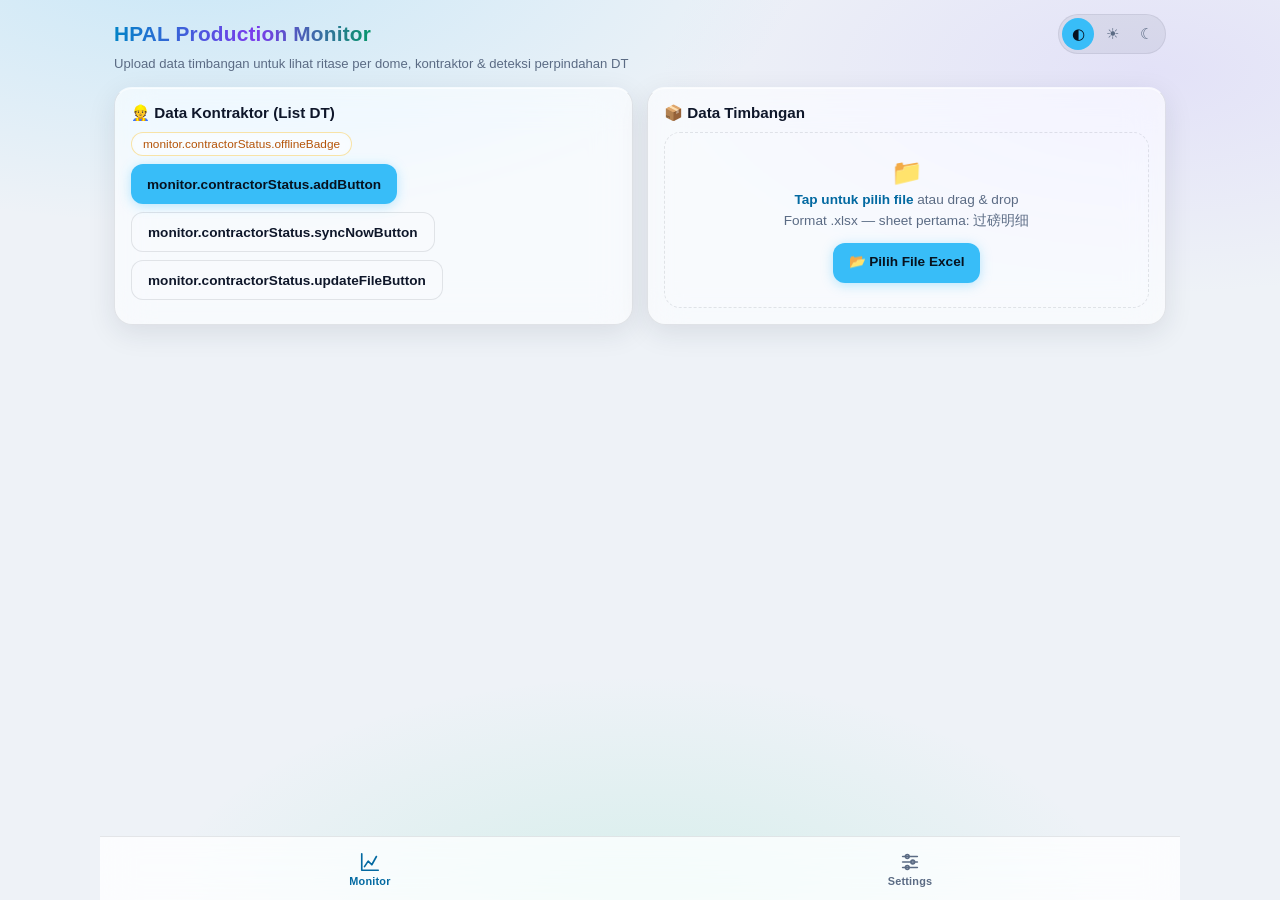
==== commit 707e098a: "feat(calculate): add V2.4 calculate page shell" ====
--- a/index.html
+++ b/index.html
@@ -1930,6 +1930,9 @@
 
 </section><!-- /page-monitor -->
 
+<section id="page-calculate" class="app-page"></section>
+<!-- Calculate placeholder content is mounted by js/pages/calculate/calculate-page.js (V2.4 Phase 1) -->
+
 <section id="page-report" class="app-page"></section>
 <!-- Report placeholder content is mounted by js/pages/report/report-page.js -->
 
--- a/assets/css/settings.css
+++ b/assets/css/settings.css
@@ -17,15 +17,6 @@
 
 #page-settings .settings-header {
   margin-bottom: 18px;
-}
-
-#page-settings .settings-eyebrow {
-  font-size: 0.68rem;
-  letter-spacing: 0.12em;
-  text-transform: uppercase;
-  color: var(--accent, #38bdf8);
-  margin-bottom: 6px;
-  font-weight: 700;
 }
 
 #page-settings .settings-title {
@@ -533,3 +524,49 @@
     flex: 1 1 auto;
   }
 }
+
+/* ============================================================
+   V2.3 Phase 8 -- License card + section labels (MONITOR_ONLY/FULL_ACCESS
+   access gate). See settings-page.js's buildLicenseCardMarkup() and
+   buildMarkup()'s "Access"/"Preferences"/"Operational Data" grouping.
+============================================================ */
+#page-settings .settings-section-label {
+  font-size: 0.68rem;
+  letter-spacing: 0.12em;
+  text-transform: uppercase;
+  color: var(--muted, #8fa3bd);
+  font-weight: 700;
+  margin: 18px 2px 8px;
+}
+#page-settings .settings-section-label:first-of-type {
+  margin-top: 0;
+}
+
+/* Personnel Directory intro (Settings UI refinement): the heading +
+   description that used to sit in the page header now introduces the
+   Operational Data section instead -- reuses .settings-title/.settings-subtitle
+   as-is (see settings-page.js's buildOperationalMarkup()), this wrapper
+   only controls the spacing around that pair. FULL_ACCESS only; never
+   rendered under MONITOR_ONLY. */
+#page-settings .settings-section-intro {
+  margin: 18px 2px 0;
+}
+
+#page-settings .settings-license-status {
+  font-size: 0.85rem;
+  font-weight: 700;
+  color: var(--text, inherit);
+  margin: 0 0 12px;
+}
+
+#page-settings .settings-license-input-row {
+  display: flex;
+  gap: 8px;
+  align-items: stretch;
+}
+#page-settings .settings-license-input-row .settings-input {
+  flex: 1 1 auto;
+}
+#page-settings .settings-license-input-row .settings-btn {
+  flex: 0 0 auto;
+}
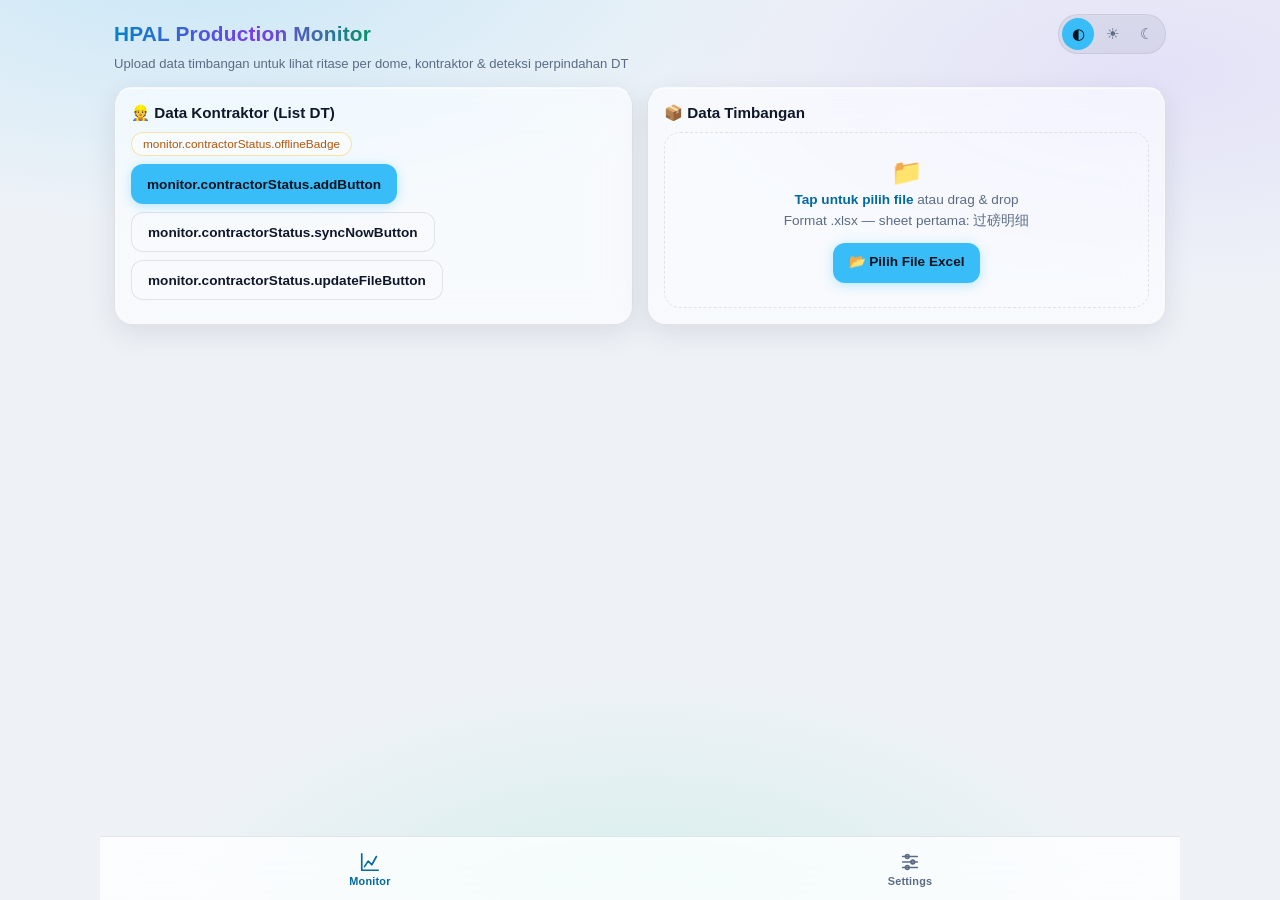
==== commit 0eaf13d9: "feat(calculate): add V2.4 blend calculator" ====
--- a/index.html
+++ b/index.html
@@ -455,6 +455,7 @@
 <link rel="stylesheet" href="./assets/css/bottom-navigation.css">
 <link rel="stylesheet" href="./assets/css/report-hync.css">
 <link rel="stylesheet" href="./assets/css/settings.css">
+<link rel="stylesheet" href="./assets/css/calculate.css">
 <script type="module" src="./js/app.js"></script>
 </head>
 <body>
--- a/assets/css/calculate.css
+++ b/assets/css/calculate.css
@@ -0,0 +1,346 @@
+/* Calculate (V2.4 Phase 2 -- Blend Calculator; compact mobile input grid
+   revision). Every selector is scoped under #page-calculate so this file
+   can never leak into Monitor/Report/Settings, and reuses the app's own
+   CSS custom properties (var(--text), var(--accent), var(--glass),
+   var(--glass-border), var(--bad), ...) rather than inventing an isolated
+   palette -- same convention settings.css/report-hync.css establish.
+   Mobile-first; primary target viewport 360-430 px. The pile input grid
+   below is a COMPACT MOBILE TABLE, never a wide desktop table requiring
+   horizontal scroll -- every column width is expressed in `fr` units
+   (proportional shares of whatever space remains after gaps), not fixed
+   pixels or raw percentages, specifically so it can never force overflow
+   at 360 px. */
+
+#page-calculate .calculate-shell {
+  max-width: 640px;
+  margin: 0 auto;
+  padding: 4px 0 24px;
+}
+
+#page-calculate .calculate-header {
+  margin-bottom: 18px;
+}
+
+#page-calculate .calculate-title {
+  font-size: 1.2rem;
+  font-weight: 800;
+  margin: 0 0 4px;
+  color: var(--text, inherit);
+}
+
+#page-calculate .calculate-subtitle {
+  color: var(--muted, #8fa3bd);
+  font-size: 0.8rem;
+  line-height: 1.5;
+  margin: 0;
+}
+
+#page-calculate .calculate-section-label {
+  font-size: 0.72rem;
+  font-weight: 800;
+  text-transform: uppercase;
+  letter-spacing: 0.06em;
+  color: var(--muted, #8fa3bd);
+  margin: 18px 0 10px;
+}
+
+#page-calculate .calculate-subsection-label {
+  font-size: 0.68rem;
+  font-weight: 700;
+  text-transform: uppercase;
+  letter-spacing: 0.04em;
+  color: var(--muted, #8fa3bd);
+  margin: 16px 0 8px;
+}
+
+/* ==================================================
+   COMPACT INPUT GRID -- PILE | NI | DT | t/DT | (remove)
+   Requested proportions: PILE 38% / NI 17% / DT 14% / t/DT 20% / action 11%,
+   expressed as matching `fr` tracks (see file header comment for why `fr`
+   rather than literal `%`). Every pile occupies exactly one grid row for
+   its inputs, immediately followed by its own (usually zero-height) error
+   line -- never a tall card. Read-only derived values (ore-class badge,
+   Calculated Tonnage) live INSIDE the PILE/t-DT cells, stacked under the
+   input, never as their own extra-wide columns.
+================================================== */
+#page-calculate .calculate-grid {
+  border: 1px solid var(--glass-border, rgba(255, 255, 255, 0.12));
+  border-radius: 14px;
+  padding: 4px 8px;
+  background: var(--glass, rgba(255, 255, 255, 0.035));
+  overflow-x: hidden; /* belt: this grid must never require horizontal scroll */
+}
+
+#page-calculate .calculate-grid-row {
+  display: grid;
+  grid-template-columns: 38fr 17fr 14fr 20fr 11fr;
+  grid-template-areas: "pile ni dt tpu action";
+  align-items: center;
+  column-gap: 5px;
+  padding: 6px 0;
+  border-bottom: 1px solid var(--glass-border-soft, rgba(255, 255, 255, 0.07));
+  min-width: 0;
+}
+#page-calculate .calculate-grid-body .calculate-grid-row:last-child {
+  border-bottom: none;
+}
+
+#page-calculate .calculate-grid-row--header {
+  padding: 2px 0 8px;
+  border-bottom: 1px solid var(--glass-border, rgba(255, 255, 255, 0.12));
+}
+
+#page-calculate .calculate-grid-cell {
+  min-width: 0; /* required so grid children can shrink below their content's natural width instead of overflowing */
+}
+#page-calculate .calculate-grid-cell--pile { grid-area: pile; display: flex; flex-direction: column; gap: 2px; }
+#page-calculate .calculate-grid-cell--ni { grid-area: ni; }
+#page-calculate .calculate-grid-cell--dt { grid-area: dt; }
+#page-calculate .calculate-grid-cell--tpu { grid-area: tpu; display: flex; flex-direction: column; gap: 2px; }
+#page-calculate .calculate-grid-cell--action { grid-area: action; display: flex; align-items: center; justify-content: center; }
+
+#page-calculate .calculate-grid-row--header .calculate-grid-cell {
+  font-size: 0.62rem;
+  font-weight: 800;
+  text-transform: uppercase;
+  letter-spacing: 0.03em;
+  color: var(--muted, #8fa3bd);
+}
+
+#page-calculate .calculate-cell-input {
+  width: 100%;
+  min-width: 0;
+  box-sizing: border-box;
+  background: rgba(255, 255, 255, 0.04);
+  border: 1px solid var(--glass-border, rgba(255, 255, 255, 0.12));
+  color: var(--text, inherit);
+  border-radius: 8px;
+  padding: 8px 6px;
+  font-size: 0.78rem;
+  font-family: inherit;
+  min-height: 38px;
+}
+/* NI/DT are narrow numeric columns -- centered content reads better than
+   left-aligned in a ~50-70px-wide cell. */
+#page-calculate .calculate-grid-cell--ni .calculate-cell-input,
+#page-calculate .calculate-grid-cell--dt .calculate-cell-input {
+  text-align: center;
+  padding-left: 2px;
+  padding-right: 2px;
+}
+#page-calculate .calculate-cell-input:focus {
+  outline: 2px solid var(--accent, #38bdf8);
+  outline-offset: 1px;
+  border-color: var(--accent, #38bdf8);
+}
+#page-calculate .calculate-cell-input--invalid {
+  border-color: var(--bad, #f87171);
+}
+
+/* Read-only, derived-only (never a user input) -- ore-class codes
+   (HGLO/MGLO/LGLO) are stable machine identifiers, never localized. Fixed
+   min-height reserves its line so a row's height does not visibly jump
+   the moment a badge/tonnage first appears. */
+#page-calculate .calculate-grid-cell__badge {
+  min-height: 12px;
+  font-size: 0.62rem;
+  font-weight: 800;
+  letter-spacing: 0.02em;
+  color: var(--accent, #38bdf8);
+}
+
+#page-calculate .calculate-grid-cell__tonnage {
+  min-height: 12px;
+  font-size: 0.62rem;
+  color: var(--muted, #8fa3bd);
+  overflow-wrap: anywhere;
+}
+
+/* Compact "x" remove control -- deliberately small and visually quiet
+   (never the large "Hapus"/"Remove" button the earlier card layout used),
+   present only for an active row (never the trailing blank row). */
+#page-calculate .calculate-remove-btn {
+  width: 30px;
+  height: 30px;
+  min-height: 30px;
+  padding: 0;
+  display: flex;
+  align-items: center;
+  justify-content: center;
+  border-radius: 8px;
+  border: 1px solid rgba(248, 113, 113, 0.3);
+  background: rgba(248, 113, 113, 0.1);
+  color: var(--bad, #f87171);
+  font-size: 1rem;
+  line-height: 1;
+  cursor: pointer;
+}
+#page-calculate .calculate-remove-btn:focus-visible {
+  outline: 2px solid var(--accent, #38bdf8);
+  outline-offset: 2px;
+}
+
+/* One compact combined line per row (never four separate per-field
+   messages) -- zero height whenever the row has no error. */
+#page-calculate .calculate-row-error {
+  grid-column: 1 / -1;
+  margin: 0 0 4px;
+  padding: 0 2px;
+  font-size: 0.68rem;
+  color: var(--bad, #f87171);
+}
+
+/* ---- Buttons -- same visual language as .settings-btn*, scoped here so
+   neither stylesheet depends on the other. ---- */
+#page-calculate .calculate-btn-row {
+  display: flex;
+  gap: 10px;
+  margin: 12px 0 10px;
+}
+
+#page-calculate .calculate-btn {
+  font-weight: 700;
+  font-size: 0.85rem;
+  border-radius: 12px;
+  padding: 11px 16px;
+  cursor: pointer;
+  border: none;
+  min-height: 42px;
+  font-family: inherit;
+}
+
+#page-calculate .calculate-btn-primary {
+  background: var(--accent-chip, var(--accent, #38bdf8));
+  color: var(--btn-text, #07121f);
+  flex: 1;
+}
+
+#page-calculate .calculate-btn:focus-visible {
+  outline: 2px solid var(--accent, #38bdf8);
+  outline-offset: 2px;
+}
+
+#page-calculate .calculate-blend-error {
+  margin: 0 0 12px;
+  padding: 10px 12px;
+  border-radius: 10px;
+  background: rgba(248, 113, 113, 0.12);
+  border: 1px solid rgba(248, 113, 113, 0.35);
+  color: var(--bad, #f87171);
+  font-size: 0.82rem;
+}
+
+/* ---- Blend Result ---- */
+#page-calculate .calculate-result-summary {
+  display: grid;
+  grid-template-columns: repeat(3, 1fr);
+  gap: 10px;
+  margin-bottom: 6px;
+}
+
+#page-calculate .calculate-result-summary__item {
+  background: var(--glass, rgba(255, 255, 255, 0.055));
+  border: 1px solid var(--glass-border, rgba(255, 255, 255, 0.12));
+  border-radius: 14px;
+  padding: 12px 10px;
+  text-align: center;
+}
+
+#page-calculate .calculate-result-summary__item span {
+  display: block;
+  font-size: 0.66rem;
+  text-transform: uppercase;
+  letter-spacing: 0.04em;
+  color: var(--muted, #8fa3bd);
+  margin-bottom: 6px;
+}
+
+#page-calculate .calculate-result-summary__item strong {
+  font-size: 1.05rem;
+  color: var(--accent, #38bdf8);
+}
+
+#page-calculate .calculate-pile-breakdown,
+#page-calculate .calculate-class-breakdown {
+  display: flex;
+  flex-direction: column;
+  gap: 8px;
+}
+
+#page-calculate .calculate-breakdown-row {
+  background: var(--glass, rgba(255, 255, 255, 0.055));
+  border: 1px solid var(--glass-border, rgba(255, 255, 255, 0.12));
+  border-radius: 12px;
+  padding: 10px 12px;
+}
+
+/* Higher Grade (HGLO+MGLO combined) is an informational total, never a
+   recommendation -- this styling difference is purely visual grouping,
+   not a "this is the recommended mix" signal. */
+#page-calculate .calculate-breakdown-row--emphasis {
+  border-color: var(--accent, #38bdf8);
+}
+
+#page-calculate .calculate-breakdown-row__main {
+  display: flex;
+  justify-content: space-between;
+  align-items: center;
+  gap: 10px;
+  margin-bottom: 6px;
+}
+
+#page-calculate .calculate-breakdown-row__id {
+  font-weight: 700;
+  font-size: 0.85rem;
+  color: var(--text, inherit);
+  overflow-wrap: anywhere;
+}
+
+#page-calculate .calculate-breakdown-row__badge {
+  flex: 0 0 auto;
+  font-size: 0.68rem;
+  font-weight: 800;
+  letter-spacing: 0.03em;
+  padding: 3px 9px;
+  border-radius: 999px;
+  background: var(--accent-chip, rgba(56, 189, 248, 0.18));
+  color: var(--accent, #38bdf8);
+}
+
+#page-calculate .calculate-breakdown-row__meta {
+  display: flex;
+  flex-wrap: wrap;
+  gap: 4px 14px;
+  font-size: 0.74rem;
+  color: var(--muted, #8fa3bd);
+}
+
+/* Pile Breakdown repeats what is already visible in the input grid above,
+   so it is a collapsed-by-default native <details> disclosure rather
+   than a second always-visible list -- no JS needed for expand/collapse,
+   accessible by default. */
+#page-calculate .calculate-pile-breakdown-details summary {
+  cursor: pointer;
+  font-size: 0.68rem;
+  font-weight: 700;
+  text-transform: uppercase;
+  letter-spacing: 0.04em;
+  color: var(--muted, #8fa3bd);
+  margin: 16px 0 8px;
+}
+#page-calculate .calculate-pile-breakdown-details .calculate-pile-breakdown {
+  margin-top: 8px;
+}
+
+/* Narrower than 360 px is not a supported width, but this keeps the grid
+   from ever feeling cramped right at the 360 px floor. */
+@media (max-width: 374px) {
+  #page-calculate .calculate-grid-row {
+    column-gap: 4px;
+  }
+  #page-calculate .calculate-cell-input {
+    padding-left: 4px;
+    padding-right: 4px;
+    font-size: 0.74rem;
+  }
+}
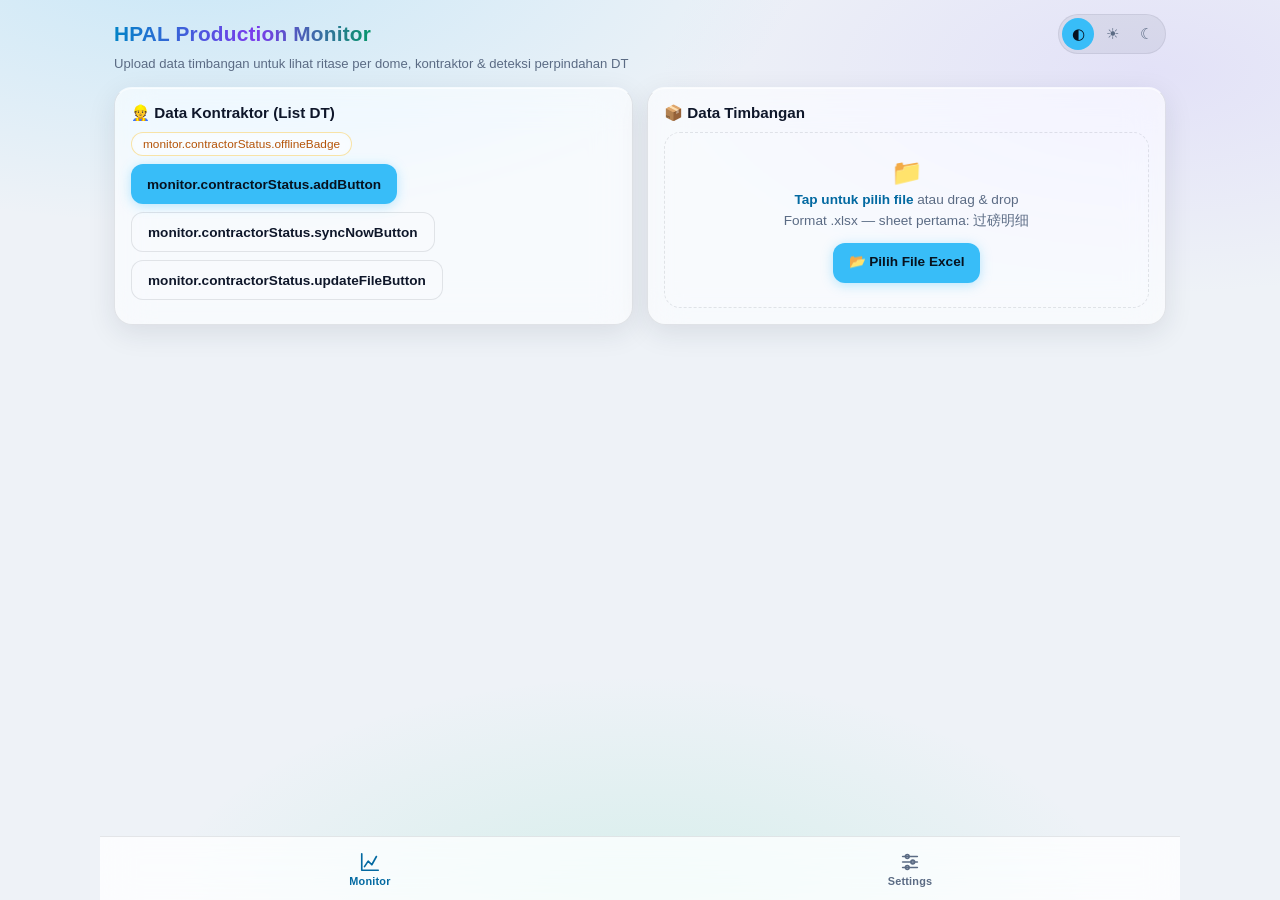
==== commit 16dc4d12: "feat(v2.4): finalize calculate and PWA integration" ====
--- a/index.html
+++ b/index.html
@@ -457,6 +457,22 @@
 <link rel="stylesheet" href="./assets/css/settings.css">
 <link rel="stylesheet" href="./assets/css/calculate.css">
 <script type="module" src="./js/app.js"></script>
+<script>
+// V2.4 Phase 8 -- PWA/offline integration. service-worker.js/
+// manifest.webmanifest already existed but were never actually registered,
+// so none of Calculate's offline-caching work (service-worker.js's
+// APP_SHELL) took effect in a real browser. Feature-detected, deferred to
+// window 'load' (never blocks first paint/interactivity), same-origin
+// only (the browser enforces this for service workers regardless).
+// Registration failure is swallowed -- the app remains fully usable
+// online without a service worker; this is a progressive enhancement,
+// never a requirement to load the page.
+if ('serviceWorker' in navigator) {
+  window.addEventListener('load', () => {
+    navigator.serviceWorker.register('./service-worker.js').catch(() => {});
+  });
+}
+</script>
 </head>
 <body>
 <main id="app-pages">
--- a/assets/css/calculate.css
+++ b/assets/css/calculate.css
@@ -1,15 +1,18 @@
-/* Calculate (V2.4 Phase 2 -- Blend Calculator; compact mobile input grid
-   revision). Every selector is scoped under #page-calculate so this file
-   can never leak into Monitor/Report/Settings, and reuses the app's own
-   CSS custom properties (var(--text), var(--accent), var(--glass),
-   var(--glass-border), var(--bad), ...) rather than inventing an isolated
-   palette -- same convention settings.css/report-hync.css establish.
-   Mobile-first; primary target viewport 360-430 px. The pile input grid
-   below is a COMPACT MOBILE TABLE, never a wide desktop table requiring
-   horizontal scroll -- every column width is expressed in `fr` units
-   (proportional shares of whatever space remains after gaps), not fixed
-   pixels or raw percentages, specifically so it can never force overflow
-   at 360 px. */
+/* Calculate (V2.4 -- Blend Calculator + Recommendation, Phase 4.1
+   continuous-flow revision). Every selector is scoped under #page-calculate
+   so this file can never leak into Monitor/Report/Settings, and reuses the
+   app's own CSS custom properties (var(--text), var(--accent), var(--glass),
+   var(--glass-border), var(--bad), var(--good), var(--bg-base), ...)
+   rather than inventing an isolated palette -- same convention
+   settings.css/report-hync.css establish. Mobile-first; primary target
+   viewport 360-430 px. The pile input grid below is a COMPACT MOBILE
+   TABLE, never a wide desktop table requiring horizontal scroll -- every
+   column width is expressed in `fr` units (proportional shares of
+   whatever space remains after gaps), not fixed pixels or raw
+   percentages, specifically so it can never force overflow at 360 px.
+   Calculate is ONE continuous page (live Blend summary -> shared grid ->
+   Recommendation) -- there is no mode switch, so no selector here ever
+   needs to hide/show a whole panel by mode. */
 
 #page-calculate .calculate-shell {
   max-width: 640px;
@@ -137,6 +140,24 @@
   border-color: var(--bad, #f87171);
 }
 
+/* Contractor + ore-class badge share the PILE cell's second line (this
+   task's Contractor revision -- never a separate wide column). Contractor
+   is a real (smaller) text input, not just display text, so it takes the
+   remaining width and the badge sits beside it. */
+#page-calculate .calculate-grid-cell__source-row {
+  display: flex;
+  align-items: center;
+  gap: 4px;
+  min-width: 0;
+}
+#page-calculate .calculate-cell-input--contractor {
+  min-height: 26px;
+  padding: 3px 6px;
+  font-size: 0.68rem;
+  flex: 1 1 auto;
+  min-width: 0;
+}
+
 /* Read-only, derived-only (never a user input) -- ore-class codes
    (HGLO/MGLO/LGLO) are stable machine identifiers, never localized. Fixed
    min-height reserves its line so a row's height does not visibly jump
@@ -147,6 +168,8 @@
   font-weight: 800;
   letter-spacing: 0.02em;
   color: var(--accent, #38bdf8);
+  flex: 0 0 auto;
+  white-space: nowrap;
 }
 
 #page-calculate .calculate-grid-cell__tonnage {
@@ -220,22 +243,49 @@
   outline-offset: 2px;
 }
 
-#page-calculate .calculate-blend-error {
-  margin: 0 0 12px;
-  padding: 10px 12px;
-  border-radius: 10px;
-  background: rgba(248, 113, 113, 0.12);
-  border: 1px solid rgba(248, 113, 113, 0.35);
-  color: var(--bad, #f87171);
-  font-size: 0.82rem;
-}
-
-/* ---- Blend Result ---- */
-#page-calculate .calculate-result-summary {
+/* ---- Live Blend summary (this task's Phase 4.1 revision) -- the ONE
+   authoritative Blend result, replacing both the old explicit "Hitung
+   Blend" button and the large duplicated result section. Sticky so it
+   stays visible while the user scrolls down through the source grid
+   toward Recommendation, for continuous current-Blend-vs-Recommendation
+   comparison.
+   UI polish (later revision): --table-header-bg is only ~85-90% opaque
+   (see its rgba() definitions in index.html), so scrolling grid content
+   was still visibly bleeding through while stuck. Uses --bg-base instead
+   -- the app's fully opaque (alpha-free) surface token, already used the
+   same way for report-hync.css's own opaque modal box -- so nothing
+   behind it is ever visible while stuck, in either theme, with no
+   backdrop-filter/blur needed. */
+#page-calculate .calculate-blend-summary {
+  position: sticky;
+  top: 0;
+  z-index: 5;
   display: grid;
   grid-template-columns: repeat(3, 1fr);
-  gap: 10px;
-  margin-bottom: 6px;
+  gap: 6px;
+  padding: 6px 0;
+  margin: 0 0 10px;
+  background: var(--bg-base, #0a0e1a);
+}
+#page-calculate .calculate-blend-summary .calculate-result-summary__item {
+  padding: 8px 6px;
+  border-radius: 10px;
+}
+#page-calculate .calculate-blend-summary .calculate-result-summary__item span {
+  font-size: 0.58rem;
+  margin-bottom: 2px;
+}
+#page-calculate .calculate-blend-summary .calculate-result-summary__item strong {
+  font-size: 0.92rem;
+}
+
+/* Small, non-blocking count of source rows currently excluded from the
+   live summary/Recommendation because a field is still incomplete/invalid
+   (this task's Section 5) -- deliberately NOT a large warning banner. */
+#page-calculate .calculate-partial-row-info {
+  margin: 0 0 10px;
+  font-size: 0.7rem;
+  color: var(--muted, #8fa3bd);
 }
 
 #page-calculate .calculate-result-summary__item {
@@ -260,7 +310,6 @@
   color: var(--accent, #38bdf8);
 }
 
-#page-calculate .calculate-pile-breakdown,
 #page-calculate .calculate-class-breakdown {
   display: flex;
   flex-direction: column;
@@ -296,6 +345,21 @@
   overflow-wrap: anywhere;
 }
 
+/* Contractor · Ore Class -- compact source line under the Pile ID in the
+   result breakdown (this task's Contractor revision). */
+#page-calculate .calculate-breakdown-row__source-line {
+  display: flex;
+  align-items: center;
+  gap: 8px;
+  margin-bottom: 6px;
+}
+#page-calculate .calculate-breakdown-row__contractor {
+  font-size: 0.78rem;
+  font-weight: 600;
+  color: var(--muted, #8fa3bd);
+  overflow-wrap: anywhere;
+}
+
 #page-calculate .calculate-breakdown-row__badge {
   flex: 0 0 auto;
   font-size: 0.68rem;
@@ -315,11 +379,12 @@
   color: var(--muted, #8fa3bd);
 }
 
-/* Pile Breakdown repeats what is already visible in the input grid above,
-   so it is a collapsed-by-default native <details> disclosure rather
-   than a second always-visible list -- no JS needed for expand/collapse,
-   accessible by default. */
-#page-calculate .calculate-pile-breakdown-details summary {
+/* Class breakdown (HGLO/MGLO/LGLO/Higher Grade) -- compact, collapsed-by-
+   default secondary Blend detail (this task's Section 17). The old
+   always-visible per-pile breakdown is gone entirely: the grid itself
+   already shows each row's own live Ni/DT/t-DT/tonnage, and the sticky
+   summary above is now the one authoritative Blend result. */
+#page-calculate .calculate-class-breakdown-details summary {
   cursor: pointer;
   font-size: 0.68rem;
   font-weight: 700;
@@ -328,8 +393,17 @@
   color: var(--muted, #8fa3bd);
   margin: 16px 0 8px;
 }
-#page-calculate .calculate-pile-breakdown-details .calculate-pile-breakdown {
+#page-calculate .calculate-class-breakdown-details .calculate-class-breakdown {
   margin-top: 8px;
+}
+
+/* Subtle placeholders on the trailing blank row's Pile ID/Contractor
+   inputs (this task's Section 24 backlog note) -- muted, never competing
+   visually with real entered text. */
+#page-calculate .calculate-cell-input::placeholder,
+#page-calculate .calculate-recommendation-input::placeholder {
+  color: var(--muted, #8fa3bd);
+  opacity: 0.55;
 }
 
 /* Narrower than 360 px is not a supported width, but this keeps the grid
@@ -343,4 +417,507 @@
     padding-right: 4px;
     font-size: 0.74rem;
   }
-}
+  /* Contractor stays deliberately smaller than the primary inputs even at
+     the narrow-width floor -- it shares its line with the ore-class badge
+     and must not push row height back toward large-card territory. */
+  #page-calculate .calculate-cell-input--contractor {
+    padding-left: 6px;
+    padding-right: 6px;
+    font-size: 0.66rem;
+  }
+}
+
+/* ==================================================
+   V2.4 PHASE 4.1 -- RECOMMENDATION SECTION (continuous-flow revision)
+   Target Ni/Tolerance controls and the Hopper Pattern/status/fleet/
+   ratio/relocation result, now always visible directly below the source
+   grid -- no mode switch. Reuses the same theme tokens and compact-card
+   language as the live Blend summary above -- no isolated palette.
+================================================== */
+
+/* ---- Recommendation controls ---- */
+#page-calculate .calculate-recommendation-hint {
+  font-size: 0.7rem;
+  color: var(--muted, #8fa3bd);
+  line-height: 1.4;
+  margin: 10px 0 14px;
+}
+
+#page-calculate .calculate-recommendation-controls {
+  display: flex;
+  gap: 10px;
+  margin-bottom: 4px;
+}
+#page-calculate .calculate-recommendation-field {
+  flex: 1;
+  min-width: 0;
+  display: flex;
+  flex-direction: column;
+  gap: 4px;
+}
+#page-calculate .calculate-recommendation-field__label {
+  font-size: 0.66rem;
+  font-weight: 800;
+  text-transform: uppercase;
+  letter-spacing: 0.04em;
+  color: var(--muted, #8fa3bd);
+}
+#page-calculate .calculate-recommendation-input {
+  width: 100%;
+  min-width: 0;
+  box-sizing: border-box;
+  background: rgba(255, 255, 255, 0.04);
+  border: 1px solid var(--glass-border, rgba(255, 255, 255, 0.12));
+  color: var(--text, inherit);
+  border-radius: 8px;
+  padding: 9px 8px;
+  font-size: 0.85rem;
+  font-family: inherit;
+  min-height: 42px;
+}
+#page-calculate .calculate-recommendation-input:focus {
+  outline: 2px solid var(--accent, #38bdf8);
+  outline-offset: 1px;
+  border-color: var(--accent, #38bdf8);
+}
+#page-calculate .calculate-recommendation-input--invalid {
+  border-color: var(--bad, #f87171);
+}
+
+#page-calculate .calculate-recommendation-field-error,
+#page-calculate .calculate-recommendation-error {
+  margin: 10px 0 0;
+  padding: 10px 12px;
+  border-radius: 10px;
+  background: rgba(248, 113, 113, 0.12);
+  border: 1px solid rgba(248, 113, 113, 0.35);
+  color: var(--bad, #f87171);
+  font-size: 0.82rem;
+}
+
+/* ---- Recommendation status card -- pairs color with an explicit
+   glyph + status word (never color-only, this task's Section 10/28). ---- */
+#page-calculate .calculate-recommendation-status {
+  border-radius: 14px;
+  border: 1px solid var(--glass-border, rgba(255, 255, 255, 0.12));
+  background: var(--glass, rgba(255, 255, 255, 0.055));
+  padding: 12px 14px;
+  margin-bottom: 14px;
+}
+#page-calculate .calculate-recommendation-status--within {
+  border-color: var(--good, #34d399);
+}
+#page-calculate .calculate-recommendation-status--not-achievable {
+  border-color: var(--bad, #f87171);
+}
+#page-calculate .calculate-recommendation-status__badge {
+  font-weight: 800;
+  font-size: 0.78rem;
+  letter-spacing: 0.03em;
+  margin-bottom: 8px;
+}
+#page-calculate .calculate-recommendation-status--within .calculate-recommendation-status__badge {
+  color: var(--good, #34d399);
+}
+#page-calculate .calculate-recommendation-status--not-achievable .calculate-recommendation-status__badge {
+  color: var(--bad, #f87171);
+}
+#page-calculate .calculate-recommendation-status__rows {
+  display: flex;
+  flex-direction: column;
+  gap: 4px;
+}
+#page-calculate .calculate-recommendation-status__row {
+  display: flex;
+  justify-content: space-between;
+  gap: 10px;
+  font-size: 0.78rem;
+  color: var(--muted, #8fa3bd);
+}
+#page-calculate .calculate-recommendation-status__row strong {
+  color: var(--text, inherit);
+}
+
+/* ---- Hopper Pattern -- the single most visually prominent
+   Recommendation result (this task's Section 8). ---- */
+#page-calculate .calculate-hopper-pattern {
+  text-align: center;
+  border-radius: 16px;
+  border: 1px solid var(--glass-border, rgba(255, 255, 255, 0.12));
+  background: var(--glass, rgba(255, 255, 255, 0.055));
+  padding: 18px 14px;
+  margin-bottom: 14px;
+}
+#page-calculate .calculate-hopper-pattern__label {
+  font-size: 0.68rem;
+  font-weight: 800;
+  text-transform: uppercase;
+  letter-spacing: 0.06em;
+  color: var(--muted, #8fa3bd);
+  margin-bottom: 6px;
+}
+#page-calculate .calculate-hopper-pattern__ratio {
+  font-size: 2.6rem;
+  font-weight: 800;
+  color: var(--accent, #38bdf8);
+  line-height: 1.1;
+  margin-bottom: 10px;
+}
+#page-calculate .calculate-hopper-pattern__groups {
+  display: flex;
+  justify-content: center;
+  gap: 24px;
+  margin-bottom: 8px;
+}
+#page-calculate .calculate-hopper-pattern__group {
+  display: flex;
+  flex-direction: column;
+  gap: 2px;
+}
+#page-calculate .calculate-hopper-pattern__group span {
+  font-size: 0.66rem;
+  text-transform: uppercase;
+  letter-spacing: 0.03em;
+  color: var(--muted, #8fa3bd);
+}
+#page-calculate .calculate-hopper-pattern__group strong {
+  font-size: 0.9rem;
+  color: var(--text, inherit);
+}
+#page-calculate .calculate-hopper-pattern__repeat {
+  font-size: 0.7rem;
+  font-weight: 700;
+  letter-spacing: 0.05em;
+  color: var(--muted, #8fa3bd);
+}
+/* Prevents "1 : 2" from being misread as an exact physical-fleet count
+   (this task's Section 9) -- concise, visually secondary. */
+#page-calculate .calculate-recommendation-feed-hint {
+  font-size: 0.66rem;
+  color: var(--muted, #8fa3bd);
+  line-height: 1.4;
+  margin: 10px 0 0;
+}
+
+/* ---- Estimated Ni + Fleet Utilization summary row -- reuses
+   .calculate-result-summary__item's existing card styling (only the
+   container's column count differs). ---- */
+#page-calculate .calculate-recommendation-summary {
+  display: grid;
+  grid-template-columns: repeat(2, 1fr);
+  gap: 10px;
+  margin-bottom: 4px;
+}
+#page-calculate .calculate-recommendation-utilization-pct {
+  text-align: right;
+  font-size: 0.72rem;
+  color: var(--muted, #8fa3bd);
+  margin: 0 0 14px;
+}
+
+/* ---- Hopper Sequence ---- */
+#page-calculate .calculate-hopper-sequence__list {
+  list-style: none;
+  margin: 0;
+  padding: 0;
+  display: flex;
+  flex-direction: column;
+  gap: 6px;
+}
+#page-calculate .calculate-hopper-sequence__item {
+  display: flex;
+  justify-content: space-between;
+  align-items: center;
+  gap: 10px;
+  padding: 8px 10px;
+  border-radius: 10px;
+  background: var(--glass, rgba(255, 255, 255, 0.055));
+  border: 1px solid var(--glass-border, rgba(255, 255, 255, 0.12));
+  font-size: 0.78rem;
+}
+#page-calculate .calculate-hopper-sequence__repeat {
+  text-align: center;
+  font-size: 0.7rem;
+  font-weight: 700;
+  color: var(--muted, #8fa3bd);
+  margin: 6px 0 0;
+}
+
+/* ---- Unit Ratio / Tonnage Ratio ---- */
+#page-calculate .calculate-recommendation-ratios {
+  display: grid;
+  grid-template-columns: repeat(2, 1fr);
+  gap: 10px;
+  margin: 14px 0;
+}
+#page-calculate .calculate-recommendation-ratio-item {
+  background: var(--glass, rgba(255, 255, 255, 0.055));
+  border: 1px solid var(--glass-border, rgba(255, 255, 255, 0.12));
+  border-radius: 12px;
+  padding: 10px;
+  text-align: center;
+}
+#page-calculate .calculate-recommendation-ratio-item span {
+  display: block;
+  font-size: 0.62rem;
+  text-transform: uppercase;
+  letter-spacing: 0.03em;
+  color: var(--muted, #8fa3bd);
+  margin-bottom: 4px;
+}
+#page-calculate .calculate-recommendation-ratio-item strong {
+  font-size: 0.9rem;
+  color: var(--text, inherit);
+}
+
+/* ---- Source fleet breakdown -- collapsed by default, same convention
+   as Blend's Pile Breakdown (this task's Section 23). ---- */
+#page-calculate .calculate-recommendation-sources-details summary {
+  cursor: pointer;
+  font-size: 0.68rem;
+  font-weight: 700;
+  text-transform: uppercase;
+  letter-spacing: 0.04em;
+  color: var(--muted, #8fa3bd);
+  margin: 16px 0 8px;
+}
+#page-calculate .calculate-recommendation-sources {
+  display: flex;
+  flex-direction: column;
+  gap: 8px;
+  margin-top: 8px;
+}
+#page-calculate .calculate-recommendation-source-row__surplus {
+  color: var(--accent2, #fbbf24);
+}
+
+/* ---- Same-Contractor relocation detail (this task's Section 14) ---- */
+#page-calculate .calculate-recommendation-relocations {
+  margin-top: 14px;
+  display: flex;
+  flex-direction: column;
+  gap: 8px;
+}
+#page-calculate .calculate-recommendation-relocation-row__path {
+  margin-top: 4px;
+  font-size: 0.78rem;
+  color: var(--muted, #8fa3bd);
+}
+
+@media (max-width: 374px) {
+  #page-calculate .calculate-hopper-pattern__ratio {
+    font-size: 2.1rem;
+  }
+  #page-calculate .calculate-recommendation-controls {
+    gap: 6px;
+  }
+  #page-calculate .calculate-recommendation-input {
+    padding-left: 6px;
+    padding-right: 6px;
+    font-size: 0.78rem;
+  }
+}
+
+/* ==================================================
+   MATERIAL ACTIONS / FLEET ACTIONS (V2.4 Phase 5). Compact source
+   action rows/cards, reusing .calculate-breakdown-row/__main/__id/__meta
+   (the same visual language as the existing Source Fleet Breakdown/
+   Relocation detail above) rather than a second card system -- and the
+   same --good/--bad/--accent2 theme tokens the rest of this app already
+   uses for status coloring (--good = within tolerance, --bad = errors,
+   --accent2 = surplus), never an isolated Calculate-only palette. Status
+   is never color alone -- every badge/line always carries its own text
+   (calculate-page.js). Deliberately placed at the very end of the
+   Recommendation result (this task's Section 29): Hopper Pattern, higher
+   up the page, stays the single most visually prominent element.
+================================================== */
+#page-calculate .calculate-actions-section {
+  margin-top: 14px;
+}
+
+#page-calculate .calculate-actions-baseline-note {
+  margin: 0 0 8px;
+  font-size: 0.72rem;
+  font-style: italic;
+  color: var(--muted, #8fa3bd);
+}
+
+#page-calculate .calculate-actions-list {
+  display: flex;
+  flex-direction: column;
+  gap: 8px;
+}
+
+/* ---- Material Action (USE/LIMIT/STOP) -- one badge, colored + worded,
+   never color alone. ---- */
+#page-calculate .calculate-action-badge {
+  flex: 0 0 auto;
+  font-size: 0.68rem;
+  font-weight: 800;
+  letter-spacing: 0.04em;
+  text-transform: uppercase;
+  padding: 3px 10px;
+  border-radius: 999px;
+}
+#page-calculate .calculate-action-badge--use {
+  background: rgba(52, 211, 153, 0.16);
+  color: var(--good, #34d399);
+}
+#page-calculate .calculate-action-badge--limit {
+  background: rgba(251, 191, 36, 0.16);
+  color: var(--accent2, #fbbf24);
+}
+#page-calculate .calculate-action-badge--stop {
+  background: rgba(248, 113, 113, 0.14);
+  color: var(--bad, #f87171);
+}
+
+/* A subtle left accent bar per Material Action state -- reinforces the
+   badge color at a glance while scrolling a long list, still never the
+   ONLY signal (the badge text is always present too). */
+#page-calculate .calculate-material-action-row {
+  border-left: 3px solid transparent;
+}
+#page-calculate .calculate-material-action-row--use {
+  border-left-color: var(--good, #34d399);
+}
+#page-calculate .calculate-material-action-row--limit {
+  border-left-color: var(--accent2, #fbbf24);
+}
+#page-calculate .calculate-material-action-row--stop {
+  border-left-color: var(--bad, #f87171);
+}
+
+#page-calculate .calculate-action-reason {
+  margin: 2px 0 0;
+  font-size: 0.72rem;
+  line-height: 1.4;
+  color: var(--muted, #8fa3bd);
+}
+
+/* ---- Fleet Action (USE/MOVE/RECEIVE/SEPARATE) -- independent quantity
+   lines under one source row, never a single status badge (this task's
+   Section 2/11-13: Material Action and Fleet Action are different
+   questions about the same source). ---- */
+#page-calculate .calculate-fleet-action-row__lines {
+  display: flex;
+  flex-direction: column;
+  gap: 3px;
+  margin-top: 4px;
+}
+
+#page-calculate .calculate-fleet-action-line {
+  display: flex;
+  justify-content: space-between;
+  align-items: baseline;
+  gap: 10px;
+  font-size: 0.78rem;
+}
+#page-calculate .calculate-fleet-action-line span {
+  color: var(--muted, #8fa3bd);
+  font-weight: 700;
+  letter-spacing: 0.02em;
+}
+#page-calculate .calculate-fleet-action-line strong {
+  color: var(--text, inherit);
+}
+#page-calculate .calculate-fleet-action-line--use span {
+  color: var(--good, #34d399);
+}
+#page-calculate .calculate-fleet-action-line--move span,
+#page-calculate .calculate-fleet-action-line--receive span {
+  color: var(--accent, #38bdf8);
+}
+#page-calculate .calculate-fleet-action-line--separate span {
+  color: var(--accent2, #fbbf24);
+}
+
+/* STANDBY hint (V2.4 Phase 6.1) -- reuses the exact same muted/small
+   styling as Material Action's own .calculate-action-reason, so it reads
+   as the same kind of "brief explanatory note" convention. */
+#page-calculate .calculate-fleet-action-standby-hint {
+  margin: 2px 0 0;
+  font-size: 0.72rem;
+  line-height: 1.4;
+  color: var(--muted, #8fa3bd);
+}
+
+@media (max-width: 374px) {
+  #page-calculate .calculate-action-badge {
+    font-size: 0.62rem;
+    padding: 3px 8px;
+  }
+  #page-calculate .calculate-fleet-action-line {
+    font-size: 0.72rem;
+  }
+}
+
+/* ==================================================
+   PLANNED BLEND RECOVERY (V2.4 Phase 6). Rendered as the LAST section of
+   the Recommendation result, only while the target is unreachable --
+   deliberately secondary to Hopper Pattern/Target Status/Material Actions/
+   Fleet Actions above it (this task's Section 23), so it reuses the same
+   .calculate-actions-section/.calculate-subsection-label/
+   .calculate-recommendation-controls/.calculate-recommendation-field/
+   .calculate-recommendation-input/.calculate-breakdown-row/
+   .calculate-action-badge building blocks rather than an isolated new
+   palette. --accent2 (the existing "surplus/warning" amber token) marks
+   the required-Ni result -- an attention-worthy number, not a success
+   state like --good. Added DT / Tonnes-per-DT sit side-by-side via the
+   inherited .calculate-recommendation-controls flex layout, which already
+   fits comfortably at 360px (proven by the Target Ni/Tolerance pair
+   above).
+================================================== */
+#page-calculate .calculate-recovery-baseline {
+  margin-bottom: 10px;
+}
+
+#page-calculate .calculate-recovery-result {
+  margin-top: 12px;
+  border-radius: 12px;
+  border: 1px solid var(--accent2, #fbbf24);
+  background: rgba(251, 191, 36, 0.1);
+  padding: 12px 14px;
+}
+#page-calculate .calculate-recovery-result__inner {
+  display: flex;
+  flex-direction: column;
+  gap: 4px;
+}
+#page-calculate .calculate-recovery-result-label {
+  font-size: 0.68rem;
+  font-weight: 800;
+  text-transform: uppercase;
+  letter-spacing: 0.04em;
+  color: var(--muted, #8fa3bd);
+}
+#page-calculate .calculate-recovery-result-value {
+  font-size: 1.6rem;
+  font-weight: 800;
+  color: var(--accent2, #fbbf24);
+}
+
+#page-calculate .calculate-recovery-qualifying {
+  margin-top: 12px;
+}
+#page-calculate .calculate-recovery-qualifying-title {
+  margin-bottom: 8px;
+}
+#page-calculate .calculate-recovery-qualifying-empty {
+  margin: 0;
+  font-size: 0.78rem;
+  color: var(--muted, #8fa3bd);
+}
+#page-calculate .calculate-recovery-qualifying-hint {
+  margin: 8px 0 0;
+  font-size: 0.72rem;
+  line-height: 1.4;
+  font-style: italic;
+  color: var(--muted, #8fa3bd);
+}
+
+@media (max-width: 374px) {
+  #page-calculate .calculate-recovery-result-value {
+    font-size: 1.4rem;
+  }
+}
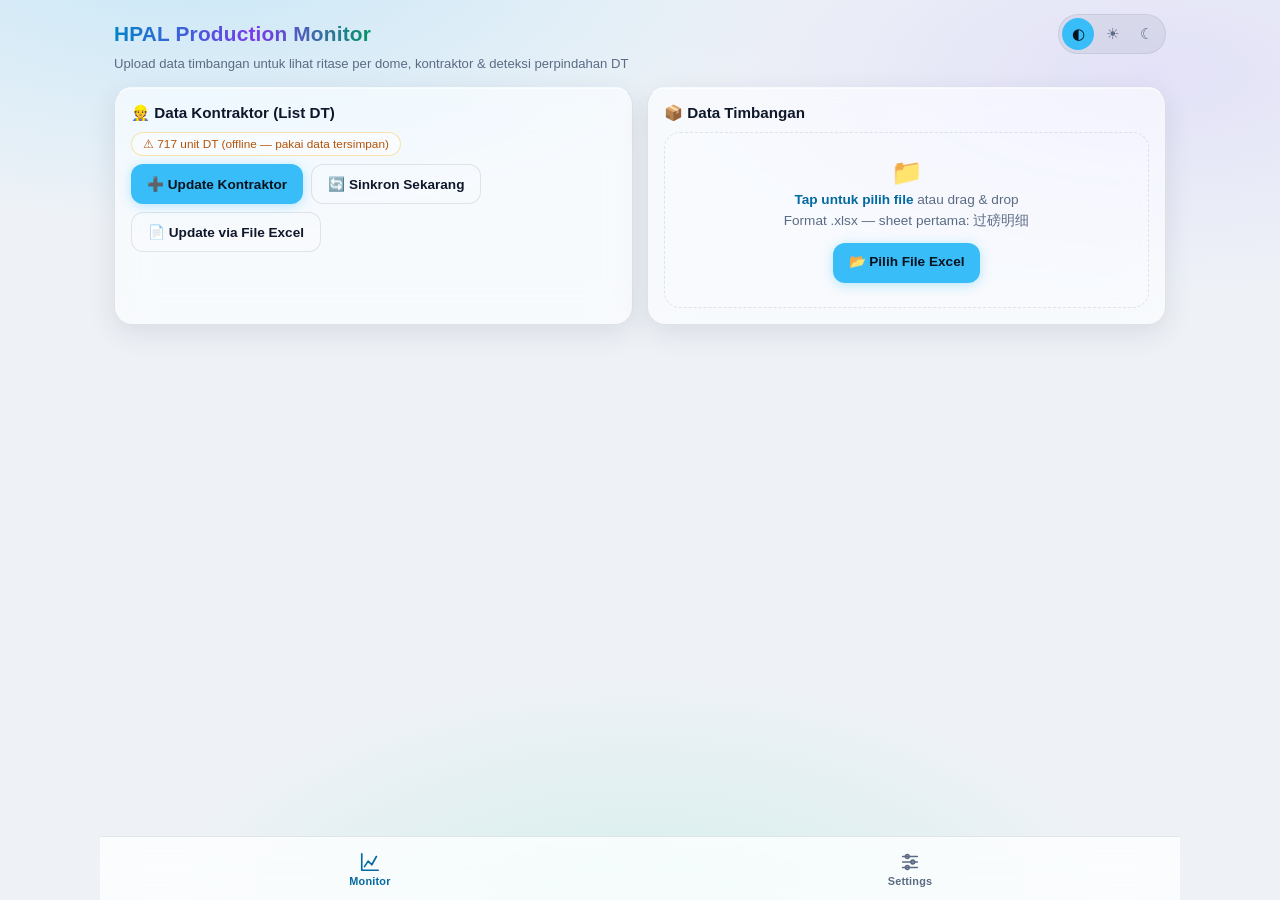
==== commit b5fad05b: "fix(v2.5.1): make PWA startup offline-first" ====
--- a/index.html
+++ b/index.html
@@ -37,142 +37,17 @@
 <script src="./js/services/contractor-directory-core.js"></script>
 <script src="./contractor-assignment.js" defer></script>
 
-<script>/*! xlsx.js (C) 2013-present SheetJS -- http://sheetjs.com */
-var DO_NOT_EXPORT_CODEPAGE=true;var cptable={version:"1.15.0"};cptable[437]=function(){var e="\0\b\t\n\x0B\f\r--- !\"#$%&'()*+,-./0123456789:;<=>?@ABCDEFGHIJKLMNOPQRSTUVWXYZ[\\]^_`abcdefghijklmnopqrstuvwxyz{|}~ÇüéâäàåçêëèïîìÄÅÉæÆôöòûùÿÖÜ¢£¥₧ƒáíóúñÑªº¿⌐¬½¼¡«»░▒▓│┤╡╢╖╕╣║╗╝╜╛┐└┴┬├─┼╞╟╚╔╩╦╠═╬╧╨╤╥╙╘╒╓╫╪┘┌█▄▌▐▀αßΓπΣσµτΦΘΩδ∞φε∩≡±≥≤⌠⌡÷≈°∙·√ⁿ²■ ",r=[],t={};for(var a=0;a!=e.length;++a){if(e.charCodeAt(a)!==65533)t[e.charAt(a)]=a;r[a]=e.charAt(a)}return{enc:t,dec:r}}();cptable[620]=function(){var e="\0\b\t\n\x0B\f\r--- !\"#$%&'()*+,-./0123456789:;<=>?@ABCDEFGHIJKLMNOPQRSTUVWXYZ[\\]^_`abcdefghijklmnopqrstuvwxyz{|}~ÇüéâäàąçêëèïîćÄĄĘęłôöĆûùŚÖÜ¢Ł¥śƒŹŻóÓńŃźż¿⌐¬½¼¡«»░▒▓│┤╡╢╖╕╣║╗╝╜╛┐└┴┬├─┼╞╟╚╔╩╦╠═╬╧╨╤╥╙╘╒╓╫╪┘┌█▄▌▐▀αßΓπΣσµτΦΘΩδ∞φε∩≡±≥≤⌠⌡÷≈°∙·√ⁿ²■ ",r=[],t={};for(var a=0;a!=e.length;++a){if(e.charCodeAt(a)!==65533)t[e.charAt(a)]=a;r[a]=e.charAt(a)}return{enc:t,dec:r}}();cptable[737]=function(){var e="\0\b\t\n\x0B\f\r--- !\"#$%&'()*+,-./0123456789:;<=>?@ABCDEFGHIJKLMNOPQRSTUVWXYZ[\\]^_`abcdefghijklmnopqrstuvwxyz{|}~ΑΒΓΔΕΖΗΘΙΚΛΜΝΞΟΠΡΣΤΥΦΧΨΩαβγδεζηθικλμνξοπρσςτυφχψ░▒▓│┤╡╢╖╕╣║╗╝╜╛┐└┴┬├─┼╞╟╚╔╩╦╠═╬╧╨╤╥╙╘╒╓╫╪┘┌█▄▌▐▀ωάέήϊίόύϋώΆΈΉΊΌΎΏ±≥≤ΪΫ÷≈°∙·√ⁿ²■ ",r=[],t={};for(var a=0;a!=e.length;++a){if(e.charCodeAt(a)!==65533)t[e.charAt(a)]=a;r[a]=e.charAt(a)}return{enc:t,dec:r}}();cptable[850]=function(){var e="\0\b\t\n\x0B\f\r--- !\"#$%&'()*+,-./0123456789:;<=>?@ABCDEFGHIJKLMNOPQRSTUVWXYZ[\\]^_`abcdefghijklmnopqrstuvwxyz{|}~ÇüéâäàåçêëèïîìÄÅÉæÆôöòûùÿÖÜø£Ø×ƒáíóúñÑªº¿®¬½¼¡«»░▒▓│┤ÁÂÀ©╣║╗╝¢¥┐└┴┬├─┼ãÃ╚╔╩╦╠═╬¤ðÐÊËÈıÍÎÏ┘┌█▄¦Ì▀ÓßÔÒõÕµþÞÚÛÙýÝ¯´­±‗¾¶§÷¸°¨·¹³²■ ",r=[],t={};for(var a=0;a!=e.length;++a){if(e.charCodeAt(a)!==65533)t[e.charAt(a)]=a;r[a]=e.charAt(a)}return{enc:t,dec:r}}();cptable[852]=function(){var e="\0\b\t\n\x0B\f\r--- !\"#$%&'()*+,-./0123456789:;<=>?@ABCDEFGHIJKLMNOPQRSTUVWXYZ[\\]^_`abcdefghijklmnopqrstuvwxyz{|}~ÇüéâäůćçłëŐőîŹÄĆÉĹĺôöĽľŚśÖÜŤťŁ×čáíóúĄąŽžĘę¬źČş«»░▒▓│┤ÁÂĚŞ╣║╗╝Żż┐└┴┬├─┼Ăă╚╔╩╦╠═╬¤đĐĎËďŇÍÎě┘┌█▄ŢŮ▀ÓßÔŃńňŠšŔÚŕŰýÝţ´­˝˛ˇ˘§÷¸°¨˙űŘř■ ",r=[],t={};for(var a=0;a!=e.length;++a){if(e.charCodeAt(a)!==65533)t[e.charAt(a)]=a;r[a]=e.charAt(a)}return{enc:t,dec:r}}();cptable[857]=function(){var e="\0\b\t\n\x0B\f\r--- !\"#$%&'()*+,-./0123456789:;<=>?@ABCDEFGHIJKLMNOPQRSTUVWXYZ[\\]^_`abcdefghijklmnopqrstuvwxyz{|}~ÇüéâäàåçêëèïîıÄÅÉæÆôöòûùİÖÜø£ØŞşáíóúñÑĞğ¿®¬½¼¡«»░▒▓│┤ÁÂÀ©╣║╗╝¢¥┐└┴┬├─┼ãÃ╚╔╩╦╠═╬¤ºªÊËÈ�ÍÎÏ┘┌█▄¦Ì▀ÓßÔÒõÕµ�×ÚÛÙìÿ¯´­±�¾¶§÷¸°¨·¹³²■ ",r=[],t={};for(var a=0;a!=e.length;++a){if(e.charCodeAt(a)!==65533)t[e.charAt(a)]=a;r[a]=e.charAt(a)}return{enc:t,dec:r}}();cptable[861]=function(){var e="\0\b\t\n\x0B\f\r--- !\"#$%&'()*+,-./0123456789:;<=>?@ABCDEFGHIJKLMNOPQRSTUVWXYZ[\\]^_`abcdefghijklmnopqrstuvwxyz{|}~ÇüéâäàåçêëèÐðÞÄÅÉæÆôöþûÝýÖÜø£Ø₧ƒáíóúÁÍÓÚ¿⌐¬½¼¡«»░▒▓│┤╡╢╖╕╣║╗╝╜╛┐└┴┬├─┼╞╟╚╔╩╦╠═╬╧╨╤╥╙╘╒╓╫╪┘┌█▄▌▐▀αßΓπΣσµτΦΘΩδ∞φε∩≡±≥≤⌠⌡÷≈°∙·√ⁿ²■ ",r=[],t={};for(var a=0;a!=e.length;++a){if(e.charCodeAt(a)!==65533)t[e.charAt(a)]=a;r[a]=e.charAt(a)}return{enc:t,dec:r}}();cptable[865]=function(){var e="\0\b\t\n\x0B\f\r--- !\"#$%&'()*+,-./0123456789:;<=>?@ABCDEFGHIJKLMNOPQRSTUVWXYZ[\\]^_`abcdefghijklmnopqrstuvwxyz{|}~ÇüéâäàåçêëèïîìÄÅÉæÆôöòûùÿÖÜø£Ø₧ƒáíóúñÑªº¿⌐¬½¼¡«¤░▒▓│┤╡╢╖╕╣║╗╝╜╛┐└┴┬├─┼╞╟╚╔╩╦╠═╬╧╨╤╥╙╘╒╓╫╪┘┌█▄▌▐▀αßΓπΣσµτΦΘΩδ∞φε∩≡±≥≤⌠⌡÷≈°∙·√ⁿ²■ ",r=[],t={};for(var a=0;a!=e.length;++a){if(e.charCodeAt(a)!==65533)t[e.charAt(a)]=a;r[a]=e.charAt(a)}return{enc:t,dec:r}}();cptable[866]=function(){var e="\0\b\t\n\x0B\f\r--- !\"#$%&'()*+,-./0123456789:;<=>?@ABCDEFGHIJKLMNOPQRSTUVWXYZ[\\]^_`abcdefghijklmnopqrstuvwxyz{|}~АБВГДЕЖЗИЙКЛМНОПРСТУФХЦЧШЩЪЫЬЭЮЯабвгдежзийклмноп░▒▓│┤╡╢╖╕╣║╗╝╜╛┐└┴┬├─┼╞╟╚╔╩╦╠═╬╧╨╤╥╙╘╒╓╫╪┘┌█▄▌▐▀рстуфхцчшщъыьэюяЁёЄєЇїЎў°∙·√№¤■ ",r=[],t={};for(var a=0;a!=e.length;++a){if(e.charCodeAt(a)!==65533)t[e.charAt(a)]=a;r[a]=e.charAt(a)}return{enc:t,dec:r}}();cptable[874]=function(){var e="\0\b\t\n\x0B\f\r--- !\"#$%&'()*+,-./0123456789:;<=>?@ABCDEFGHIJKLMNOPQRSTUVWXYZ[\\]^_`abcdefghijklmnopqrstuvwxyz{|}~€����…�����������‘’“”•–—�������� กขฃคฅฆงจฉชซฌญฎฏฐฑฒณดตถทธนบปผฝพฟภมยรฤลฦวศษสหฬอฮฯะัาำิีึืฺุู����฿เแโใไๅๆ็่้๊๋์ํ๎๏๐๑๒๓๔๕๖๗๘๙๚๛����",r=[],t={};for(var a=0;a!=e.length;++a){if(e.charCodeAt(a)!==65533)t[e.charAt(a)]=a;r[a]=e.charAt(a)}return{enc:t,dec:r}}();cptable[895]=function(){var e="\0\b\t\n\x0B\f\r--- !\"#$%&'()*+,-./0123456789:;<=>?@ABCDEFGHIJKLMNOPQRSTUVWXYZ[\\]^_`abcdefghijklmnopqrstuvwxyz{|}~ČüéďäĎŤčěĚĹÍľǪÄÁÉžŽôöÓůÚýÖÜŠĽÝŘťáíóúňŇŮÔšřŕŔ¼§«»░▒▓│┤╡╢╖╕╣║╗╝╜╛┐└┴┬├─┼╞╟╚╔╩╦╠═╬╧╨╤╥╙╘╒╓╫╪┘┌█▄▌▐▀αßΓπΣσµτΦΘΩδ∞φε∩≡±≥≤⌠⌡÷≈°∙·√ⁿ²■ ",r=[],t={};for(var a=0;a!=e.length;++a){if(e.charCodeAt(a)!==65533)t[e.charAt(a)]=a;r[a]=e.charAt(a)}return{enc:t,dec:r}}();cptable[932]=function(){var e=[],r={},t=[],a;t[0]="\0\b\t\n\x0B\f\r--- !\"#$%&'()*+,-./0123456789:;<=>?@ABCDEFGHIJKLMNOPQRSTUVWXYZ[\\]^_`abcdefghijklmnopqrstuvwxyz{|}~���������������������������������｡｢｣､･ｦｧｨｩｪｫｬｭｮｯｰｱｲｳｴｵｶｷｸｹｺｻｼｽｾｿﾀﾁﾂﾃﾄﾅﾆﾇﾈﾉﾊﾋﾌﾍﾎﾏﾐﾑﾒﾓﾔﾕﾖﾗﾘﾙﾚﾛﾜﾝﾞﾟ��������������������������������".split("");for(a=0;a!=t[0].length;++a)if(t[0][a].charCodeAt(0)!==65533){r[t[0][a]]=0+a;e[0+a]=t[0][a]}t[129]="����������������������������������������������������������������　、。，．・：；？！゛゜´｀¨＾￣＿ヽヾゝゞ〃仝々〆〇ー―‐／＼～∥｜…‥‘’“”（）〔〕［］｛｝〈〉《》「」『』【】＋－±×�÷＝≠＜＞≦≧∞∴♂♀°′″℃￥＄￠￡％＃＆＊＠§☆★○●◎◇◆□■△▲▽▼※〒→←↑↓〓�����������∈∋⊆⊇⊂⊃∪∩��������∧∨￢⇒⇔∀∃�����������∠⊥⌒∂∇≡≒≪≫√∽∝∵∫∬�������Å‰♯♭♪†‡¶����◯���".split("");for(a=0;a!=t[129].length;++a)if(t[129][a].charCodeAt(0)!==65533){r[t[129][a]]=33024+a;e[33024+a]=t[129][a]}t[130]="�������������������������������������������������������������������������������０１２３４５６７８９�������ＡＢＣＤＥＦＧＨＩＪＫＬＭＮＯＰＱＲＳＴＵＶＷＸＹＺ�������ａｂｃｄｅｆｇｈｉｊｋｌｍｎｏｐｑｒｓｔｕｖｗｘｙｚ����ぁあぃいぅうぇえぉおかがきぎくぐけげこごさざしじすずせぜそぞただちぢっつづてでとどなにぬねのはばぱひびぴふぶぷへべぺほぼぽまみむめもゃやゅゆょよらりるれろゎわゐゑをん��������������".split("");for(a=0;a!=t[130].length;++a)if(t[130][a].charCodeAt(0)!==65533){r[t[130][a]]=33280+a;e[33280+a]=t[130][a]}t[131]="����������������������������������������������������������������ァアィイゥウェエォオカガキギクグケゲコゴサザシジスズセゼソゾタダチヂッツヅテデトドナニヌネノハバパヒビピフブプヘベペホボポマミ�ムメモャヤュユョヨラリルレロヮワヰヱヲンヴヵヶ��������ΑΒΓΔΕΖΗΘΙΚΛΜΝΞΟΠΡΣΤΥΦΧΨΩ��������αβγδεζηθικλμνξοπρστυφχψω�����������������������������������������".split("");for(a=0;a!=t[131].length;++a)if(t[131][a].charCodeAt(0)!==65533){r[t[131][a]]=33536+a;e[33536+a]=t[131][a]}t[132]="����������������������������������������������������������������АБВГДЕЁЖЗИЙКЛМНОПРСТУФХЦЧШЩЪЫЬЭЮЯ���������������абвгдеёжзийклмн�опрстуфхцчшщъыьэюя�������������─│┌┐┘└├┬┤┴┼━┃┏┓┛┗┣┳┫┻╋┠┯┨┷┿┝┰┥┸╂�����������������������������������������������������������������".split("");for(a=0;a!=t[132].length;++a)if(t[132][a].charCodeAt(0)!==65533){r[t[132][a]]=33792+a;e[33792+a]=t[132][a]}t[135]="����������������������������������������������������������������①②③④⑤⑥⑦⑧⑨⑩⑪⑫⑬⑭⑮⑯⑰⑱⑲⑳ⅠⅡⅢⅣⅤⅥⅦⅧⅨⅩ�㍉㌔㌢㍍㌘㌧㌃㌶㍑㍗㌍㌦㌣㌫㍊㌻㎜㎝㎞㎎㎏㏄㎡��������㍻�〝〟№㏍℡㊤㊥㊦㊧㊨㈱㈲㈹㍾㍽㍼≒≡∫∮∑√⊥∠∟⊿∵∩∪���������������������������������������������������������������������������������������������������".split("");for(a=0;a!=t[135].length;++a)if(t[135][a].charCodeAt(0)!==65533){r[t[135][a]]=34560+a;e[34560+a]=t[135][a]}t[136]="���������������������������������������������������������������������������������������������������������������������������������������������������������������亜唖娃阿哀愛挨姶逢葵茜穐悪握渥旭葦芦鯵梓圧斡扱宛姐虻飴絢綾鮎或粟袷安庵按暗案闇鞍杏以伊位依偉囲夷委威尉惟意慰易椅為畏異移維緯胃萎衣謂違遺医井亥域育郁磯一壱溢逸稲茨芋鰯允印咽員因姻引飲淫胤蔭���".split("");for(a=0;a!=t[136].length;++a)if(t[136][a].charCodeAt(0)!==65533){r[t[136][a]]=34816+a;e[34816+a]=t[136][a]}t[137]="����������������������������������������������������������������院陰隠韻吋右宇烏羽迂雨卯鵜窺丑碓臼渦嘘唄欝蔚鰻姥厩浦瓜閏噂云運雲荏餌叡営嬰影映曳栄永泳洩瑛盈穎頴英衛詠鋭液疫益駅悦謁越閲榎厭円�園堰奄宴延怨掩援沿演炎焔煙燕猿縁艶苑薗遠鉛鴛塩於汚甥凹央奥往応押旺横欧殴王翁襖鴬鴎黄岡沖荻億屋憶臆桶牡乙俺卸恩温穏音下化仮何伽価佳加可嘉夏嫁家寡科暇果架歌河火珂禍禾稼箇花苛茄荷華菓蝦課嘩貨迦過霞蚊俄峨我牙画臥芽蛾賀雅餓駕介会解回塊壊廻快怪悔恢懐戒拐改���".split("");for(a=0;a!=t[137].length;++a)if(t[137][a].charCodeAt(0)!==65533){r[t[137][a]]=35072+a;e[35072+a]=t[137][a]}t[138]="����������������������������������������������������������������魁晦械海灰界皆絵芥蟹開階貝凱劾外咳害崖慨概涯碍蓋街該鎧骸浬馨蛙垣柿蛎鈎劃嚇各廓拡撹格核殻獲確穫覚角赫較郭閣隔革学岳楽額顎掛笠樫�橿梶鰍潟割喝恰括活渇滑葛褐轄且鰹叶椛樺鞄株兜竃蒲釜鎌噛鴨栢茅萱粥刈苅瓦乾侃冠寒刊勘勧巻喚堪姦完官寛干幹患感慣憾換敢柑桓棺款歓汗漢澗潅環甘監看竿管簡緩缶翰肝艦莞観諌貫還鑑間閑関陥韓館舘丸含岸巌玩癌眼岩翫贋雁頑顔願企伎危喜器基奇嬉寄岐希幾忌揮机旗既期棋棄���".split("");for(a=0;a!=t[138].length;++a)if(t[138][a].charCodeAt(0)!==65533){r[t[138][a]]=35328+a;e[35328+a]=t[138][a]}t[139]="����������������������������������������������������������������機帰毅気汽畿祈季稀紀徽規記貴起軌輝飢騎鬼亀偽儀妓宜戯技擬欺犠疑祇義蟻誼議掬菊鞠吉吃喫桔橘詰砧杵黍却客脚虐逆丘久仇休及吸宮弓急救�朽求汲泣灸球究窮笈級糾給旧牛去居巨拒拠挙渠虚許距鋸漁禦魚亨享京供侠僑兇競共凶協匡卿叫喬境峡強彊怯恐恭挟教橋況狂狭矯胸脅興蕎郷鏡響饗驚仰凝尭暁業局曲極玉桐粁僅勤均巾錦斤欣欽琴禁禽筋緊芹菌衿襟謹近金吟銀九倶句区狗玖矩苦躯駆駈駒具愚虞喰空偶寓遇隅串櫛釧屑屈���".split("");for(a=0;a!=t[139].length;++a)if(t[139][a].charCodeAt(0)!==65533){r[t[139][a]]=35584+a;e[35584+a]=t[139][a]}t[140]="����������������������������������������������������������������掘窟沓靴轡窪熊隈粂栗繰桑鍬勲君薫訓群軍郡卦袈祁係傾刑兄啓圭珪型契形径恵慶慧憩掲携敬景桂渓畦稽系経継繋罫茎荊蛍計詣警軽頚鶏芸迎鯨�劇戟撃激隙桁傑欠決潔穴結血訣月件倹倦健兼券剣喧圏堅嫌建憲懸拳捲検権牽犬献研硯絹県肩見謙賢軒遣鍵険顕験鹸元原厳幻弦減源玄現絃舷言諺限乎個古呼固姑孤己庫弧戸故枯湖狐糊袴股胡菰虎誇跨鈷雇顧鼓五互伍午呉吾娯後御悟梧檎瑚碁語誤護醐乞鯉交佼侯候倖光公功効勾厚口向���".split("");for(a=0;a!=t[140].length;++a)if(t[140][a].charCodeAt(0)!==65533){r[t[140][a]]=35840+a;e[35840+a]=t[140][a]}t[141]="����������������������������������������������������������������后喉坑垢好孔孝宏工巧巷幸広庚康弘恒慌抗拘控攻昂晃更杭校梗構江洪浩港溝甲皇硬稿糠紅紘絞綱耕考肯肱腔膏航荒行衡講貢購郊酵鉱砿鋼閤降�項香高鴻剛劫号合壕拷濠豪轟麹克刻告国穀酷鵠黒獄漉腰甑忽惚骨狛込此頃今困坤墾婚恨懇昏昆根梱混痕紺艮魂些佐叉唆嵯左差査沙瑳砂詐鎖裟坐座挫債催再最哉塞妻宰彩才採栽歳済災采犀砕砦祭斎細菜裁載際剤在材罪財冴坂阪堺榊肴咲崎埼碕鷺作削咋搾昨朔柵窄策索錯桜鮭笹匙冊刷���".split("");for(a=0;a!=t[141].length;++a)if(t[141][a].charCodeAt(0)!==65533){r[t[141][a]]=36096+a;e[36096+a]=t[141][a]}t[142]="����������������������������������������������������������������察拶撮擦札殺薩雑皐鯖捌錆鮫皿晒三傘参山惨撒散桟燦珊産算纂蚕讃賛酸餐斬暫残仕仔伺使刺司史嗣四士始姉姿子屍市師志思指支孜斯施旨枝止�死氏獅祉私糸紙紫肢脂至視詞詩試誌諮資賜雌飼歯事似侍児字寺慈持時次滋治爾璽痔磁示而耳自蒔辞汐鹿式識鴫竺軸宍雫七叱執失嫉室悉湿漆疾質実蔀篠偲柴芝屡蕊縞舎写射捨赦斜煮社紗者謝車遮蛇邪借勺尺杓灼爵酌釈錫若寂弱惹主取守手朱殊狩珠種腫趣酒首儒受呪寿授樹綬需囚収周���".split("");for(a=0;a!=t[142].length;++a)if(t[142][a].charCodeAt(0)!==65533){r[t[142][a]]=36352+a;e[36352+a]=t[142][a]}t[143]="����������������������������������������������������������������宗就州修愁拾洲秀秋終繍習臭舟蒐衆襲讐蹴輯週酋酬集醜什住充十従戎柔汁渋獣縦重銃叔夙宿淑祝縮粛塾熟出術述俊峻春瞬竣舜駿准循旬楯殉淳�準潤盾純巡遵醇順処初所暑曙渚庶緒署書薯藷諸助叙女序徐恕鋤除傷償勝匠升召哨商唱嘗奨妾娼宵将小少尚庄床廠彰承抄招掌捷昇昌昭晶松梢樟樵沼消渉湘焼焦照症省硝礁祥称章笑粧紹肖菖蒋蕉衝裳訟証詔詳象賞醤鉦鍾鐘障鞘上丈丞乗冗剰城場壌嬢常情擾条杖浄状畳穣蒸譲醸錠嘱埴飾���".split("");for(a=0;a!=t[143].length;++a)if(t[143][a].charCodeAt(0)!==65533){r[t[143][a]]=36608+a;e[36608+a]=t[143][a]}t[144]="����������������������������������������������������������������拭植殖燭織職色触食蝕辱尻伸信侵唇娠寝審心慎振新晋森榛浸深申疹真神秦紳臣芯薪親診身辛進針震人仁刃塵壬尋甚尽腎訊迅陣靭笥諏須酢図厨�逗吹垂帥推水炊睡粋翠衰遂酔錐錘随瑞髄崇嵩数枢趨雛据杉椙菅頗雀裾澄摺寸世瀬畝是凄制勢姓征性成政整星晴棲栖正清牲生盛精聖声製西誠誓請逝醒青静斉税脆隻席惜戚斥昔析石積籍績脊責赤跡蹟碩切拙接摂折設窃節説雪絶舌蝉仙先千占宣専尖川戦扇撰栓栴泉浅洗染潜煎煽旋穿箭線���".split("");for(a=0;a!=t[144].length;++a)if(t[144][a].charCodeAt(0)!==65533){r[t[144][a]]=36864+a;e[36864+a]=t[144][a]}t[145]="����������������������������������������������������������������繊羨腺舛船薦詮賎践選遷銭銑閃鮮前善漸然全禅繕膳糎噌塑岨措曾曽楚狙疏疎礎祖租粗素組蘇訴阻遡鼠僧創双叢倉喪壮奏爽宋層匝惣想捜掃挿掻�操早曹巣槍槽漕燥争痩相窓糟総綜聡草荘葬蒼藻装走送遭鎗霜騒像増憎臓蔵贈造促側則即息捉束測足速俗属賊族続卒袖其揃存孫尊損村遜他多太汰詑唾堕妥惰打柁舵楕陀駄騨体堆対耐岱帯待怠態戴替泰滞胎腿苔袋貸退逮隊黛鯛代台大第醍題鷹滝瀧卓啄宅托択拓沢濯琢託鐸濁諾茸凧蛸只���".split("");for(a=0;a!=t[145].length;++a)if(t[145][a].charCodeAt(0)!==65533){r[t[145][a]]=37120+a;e[37120+a]=t[145][a]}t[146]="����������������������������������������������������������������叩但達辰奪脱巽竪辿棚谷狸鱈樽誰丹単嘆坦担探旦歎淡湛炭短端箪綻耽胆蛋誕鍛団壇弾断暖檀段男談値知地弛恥智池痴稚置致蜘遅馳築畜竹筑蓄�逐秩窒茶嫡着中仲宙忠抽昼柱注虫衷註酎鋳駐樗瀦猪苧著貯丁兆凋喋寵帖帳庁弔張彫徴懲挑暢朝潮牒町眺聴脹腸蝶調諜超跳銚長頂鳥勅捗直朕沈珍賃鎮陳津墜椎槌追鎚痛通塚栂掴槻佃漬柘辻蔦綴鍔椿潰坪壷嬬紬爪吊釣鶴亭低停偵剃貞呈堤定帝底庭廷弟悌抵挺提梯汀碇禎程締艇訂諦蹄逓���".split("");for(a=0;a!=t[146].length;++a)if(t[146][a].charCodeAt(0)!==65533){r[t[146][a]]=37376+a;e[37376+a]=t[146][a]}t[147]="����������������������������������������������������������������邸鄭釘鼎泥摘擢敵滴的笛適鏑溺哲徹撤轍迭鉄典填天展店添纏甜貼転顛点伝殿澱田電兎吐堵塗妬屠徒斗杜渡登菟賭途都鍍砥砺努度土奴怒倒党冬�凍刀唐塔塘套宕島嶋悼投搭東桃梼棟盗淘湯涛灯燈当痘祷等答筒糖統到董蕩藤討謄豆踏逃透鐙陶頭騰闘働動同堂導憧撞洞瞳童胴萄道銅峠鴇匿得徳涜特督禿篤毒独読栃橡凸突椴届鳶苫寅酉瀞噸屯惇敦沌豚遁頓呑曇鈍奈那内乍凪薙謎灘捺鍋楢馴縄畷南楠軟難汝二尼弐迩匂賑肉虹廿日乳入���".split("");for(a=0;a!=t[147].length;++a)if(t[147][a].charCodeAt(0)!==65533){r[t[147][a]]=37632+a;e[37632+a]=t[147][a]}t[148]="����������������������������������������������������������������如尿韮任妊忍認濡禰祢寧葱猫熱年念捻撚燃粘乃廼之埜嚢悩濃納能脳膿農覗蚤巴把播覇杷波派琶破婆罵芭馬俳廃拝排敗杯盃牌背肺輩配倍培媒梅�楳煤狽買売賠陪這蝿秤矧萩伯剥博拍柏泊白箔粕舶薄迫曝漠爆縛莫駁麦函箱硲箸肇筈櫨幡肌畑畠八鉢溌発醗髪伐罰抜筏閥鳩噺塙蛤隼伴判半反叛帆搬斑板氾汎版犯班畔繁般藩販範釆煩頒飯挽晩番盤磐蕃蛮匪卑否妃庇彼悲扉批披斐比泌疲皮碑秘緋罷肥被誹費避非飛樋簸備尾微枇毘琵眉美���".split("");for(a=0;a!=t[148].length;++a)if(t[148][a].charCodeAt(0)!==65533){r[t[148][a]]=37888+a;e[37888+a]=t[148][a]}t[149]="����������������������������������������������������������������鼻柊稗匹疋髭彦膝菱肘弼必畢筆逼桧姫媛紐百謬俵彪標氷漂瓢票表評豹廟描病秒苗錨鋲蒜蛭鰭品彬斌浜瀕貧賓頻敏瓶不付埠夫婦富冨布府怖扶敷�斧普浮父符腐膚芙譜負賦赴阜附侮撫武舞葡蕪部封楓風葺蕗伏副復幅服福腹複覆淵弗払沸仏物鮒分吻噴墳憤扮焚奮粉糞紛雰文聞丙併兵塀幣平弊柄並蔽閉陛米頁僻壁癖碧別瞥蔑箆偏変片篇編辺返遍便勉娩弁鞭保舗鋪圃捕歩甫補輔穂募墓慕戊暮母簿菩倣俸包呆報奉宝峰峯崩庖抱捧放方朋���".split("");for(a=0;a!=t[149].length;++a)if(t[149][a].charCodeAt(0)!==65533){r[t[149][a]]=38144+a;e[38144+a]=t[149][a]}t[150]="����������������������������������������������������������������法泡烹砲縫胞芳萌蓬蜂褒訪豊邦鋒飽鳳鵬乏亡傍剖坊妨帽忘忙房暴望某棒冒紡肪膨謀貌貿鉾防吠頬北僕卜墨撲朴牧睦穆釦勃没殆堀幌奔本翻凡盆�摩磨魔麻埋妹昧枚毎哩槙幕膜枕鮪柾鱒桝亦俣又抹末沫迄侭繭麿万慢満漫蔓味未魅巳箕岬密蜜湊蓑稔脈妙粍民眠務夢無牟矛霧鵡椋婿娘冥名命明盟迷銘鳴姪牝滅免棉綿緬面麺摸模茂妄孟毛猛盲網耗蒙儲木黙目杢勿餅尤戻籾貰問悶紋門匁也冶夜爺耶野弥矢厄役約薬訳躍靖柳薮鑓愉愈油癒���".split("");for(a=0;a!=t[150].length;++a)if(t[150][a].charCodeAt(0)!==65533){r[t[150][a]]=38400+a;e[38400+a]=t[150][a]}t[151]="����������������������������������������������������������������諭輸唯佑優勇友宥幽悠憂揖有柚湧涌猶猷由祐裕誘遊邑郵雄融夕予余与誉輿預傭幼妖容庸揚揺擁曜楊様洋溶熔用窯羊耀葉蓉要謡踊遥陽養慾抑欲�沃浴翌翼淀羅螺裸来莱頼雷洛絡落酪乱卵嵐欄濫藍蘭覧利吏履李梨理璃痢裏裡里離陸律率立葎掠略劉流溜琉留硫粒隆竜龍侶慮旅虜了亮僚両凌寮料梁涼猟療瞭稜糧良諒遼量陵領力緑倫厘林淋燐琳臨輪隣鱗麟瑠塁涙累類令伶例冷励嶺怜玲礼苓鈴隷零霊麗齢暦歴列劣烈裂廉恋憐漣煉簾練聯���".split("");for(a=0;a!=t[151].length;++a)if(t[151][a].charCodeAt(0)!==65533){r[t[151][a]]=38656+a;e[38656+a]=t[151][a]}t[152]="����������������������������������������������������������������蓮連錬呂魯櫓炉賂路露労婁廊弄朗楼榔浪漏牢狼篭老聾蝋郎六麓禄肋録論倭和話歪賄脇惑枠鷲亙亘鰐詫藁蕨椀湾碗腕��������������������������������������������弌丐丕个丱丶丼丿乂乖乘亂亅豫亊舒弍于亞亟亠亢亰亳亶从仍仄仆仂仗仞仭仟价伉佚估佛佝佗佇佶侈侏侘佻佩佰侑佯來侖儘俔俟俎俘俛俑俚俐俤俥倚倨倔倪倥倅伜俶倡倩倬俾俯們倆偃假會偕偐偈做偖偬偸傀傚傅傴傲���".split("");for(a=0;a!=t[152].length;++a)if(t[152][a].charCodeAt(0)!==65533){r[t[152][a]]=38912+a;e[38912+a]=t[152][a]}t[153]="����������������������������������������������������������������僉僊傳僂僖僞僥僭僣僮價僵儉儁儂儖儕儔儚儡儺儷儼儻儿兀兒兌兔兢竸兩兪兮冀冂囘册冉冏冑冓冕冖冤冦冢冩冪冫决冱冲冰况冽凅凉凛几處凩凭�凰凵凾刄刋刔刎刧刪刮刳刹剏剄剋剌剞剔剪剴剩剳剿剽劍劔劒剱劈劑辨辧劬劭劼劵勁勍勗勞勣勦飭勠勳勵勸勹匆匈甸匍匐匏匕匚匣匯匱匳匸區卆卅丗卉卍凖卞卩卮夘卻卷厂厖厠厦厥厮厰厶參簒雙叟曼燮叮叨叭叺吁吽呀听吭吼吮吶吩吝呎咏呵咎呟呱呷呰咒呻咀呶咄咐咆哇咢咸咥咬哄哈咨���".split("");for(a=0;a!=t[153].length;++a)if(t[153][a].charCodeAt(0)!==65533){r[t[153][a]]=39168+a;e[39168+a]=t[153][a]}t[154]="����������������������������������������������������������������咫哂咤咾咼哘哥哦唏唔哽哮哭哺哢唹啀啣啌售啜啅啖啗唸唳啝喙喀咯喊喟啻啾喘喞單啼喃喩喇喨嗚嗅嗟嗄嗜嗤嗔嘔嗷嘖嗾嗽嘛嗹噎噐營嘴嘶嘲嘸�噫噤嘯噬噪嚆嚀嚊嚠嚔嚏嚥嚮嚶嚴囂嚼囁囃囀囈囎囑囓囗囮囹圀囿圄圉圈國圍圓團圖嗇圜圦圷圸坎圻址坏坩埀垈坡坿垉垓垠垳垤垪垰埃埆埔埒埓堊埖埣堋堙堝塲堡塢塋塰毀塒堽塹墅墹墟墫墺壞墻墸墮壅壓壑壗壙壘壥壜壤壟壯壺壹壻壼壽夂夊夐夛梦夥夬夭夲夸夾竒奕奐奎奚奘奢奠奧奬奩���".split("");for(a=0;a!=t[154].length;++a)if(t[154][a].charCodeAt(0)!==65533){r[t[154][a]]=39424+a;e[39424+a]=t[154][a]}t[155]="����������������������������������������������������������������奸妁妝佞侫妣妲姆姨姜妍姙姚娥娟娑娜娉娚婀婬婉娵娶婢婪媚媼媾嫋嫂媽嫣嫗嫦嫩嫖嫺嫻嬌嬋嬖嬲嫐嬪嬶嬾孃孅孀孑孕孚孛孥孩孰孳孵學斈孺宀�它宦宸寃寇寉寔寐寤實寢寞寥寫寰寶寳尅將專對尓尠尢尨尸尹屁屆屎屓屐屏孱屬屮乢屶屹岌岑岔妛岫岻岶岼岷峅岾峇峙峩峽峺峭嶌峪崋崕崗嵜崟崛崑崔崢崚崙崘嵌嵒嵎嵋嵬嵳嵶嶇嶄嶂嶢嶝嶬嶮嶽嶐嶷嶼巉巍巓巒巖巛巫已巵帋帚帙帑帛帶帷幄幃幀幎幗幔幟幢幤幇幵并幺麼广庠廁廂廈廐廏���".split("");for(a=0;a!=t[155].length;++a)if(t[155][a].charCodeAt(0)!==65533){r[t[155][a]]=39680+a;e[39680+a]=t[155][a]}t[156]="����������������������������������������������������������������廖廣廝廚廛廢廡廨廩廬廱廳廰廴廸廾弃弉彝彜弋弑弖弩弭弸彁彈彌彎弯彑彖彗彙彡彭彳彷徃徂彿徊很徑徇從徙徘徠徨徭徼忖忻忤忸忱忝悳忿怡恠�怙怐怩怎怱怛怕怫怦怏怺恚恁恪恷恟恊恆恍恣恃恤恂恬恫恙悁悍惧悃悚悄悛悖悗悒悧悋惡悸惠惓悴忰悽惆悵惘慍愕愆惶惷愀惴惺愃愡惻惱愍愎慇愾愨愧慊愿愼愬愴愽慂慄慳慷慘慙慚慫慴慯慥慱慟慝慓慵憙憖憇憬憔憚憊憑憫憮懌懊應懷懈懃懆憺懋罹懍懦懣懶懺懴懿懽懼懾戀戈戉戍戌戔戛���".split("");for(a=0;a!=t[156].length;++a)if(t[156][a].charCodeAt(0)!==65533){r[t[156][a]]=39936+a;e[39936+a]=t[156][a]}t[157]="����������������������������������������������������������������戞戡截戮戰戲戳扁扎扞扣扛扠扨扼抂抉找抒抓抖拔抃抔拗拑抻拏拿拆擔拈拜拌拊拂拇抛拉挌拮拱挧挂挈拯拵捐挾捍搜捏掖掎掀掫捶掣掏掉掟掵捫�捩掾揩揀揆揣揉插揶揄搖搴搆搓搦搶攝搗搨搏摧摯摶摎攪撕撓撥撩撈撼據擒擅擇撻擘擂擱擧舉擠擡抬擣擯攬擶擴擲擺攀擽攘攜攅攤攣攫攴攵攷收攸畋效敖敕敍敘敞敝敲數斂斃變斛斟斫斷旃旆旁旄旌旒旛旙无旡旱杲昊昃旻杳昵昶昴昜晏晄晉晁晞晝晤晧晨晟晢晰暃暈暎暉暄暘暝曁暹曉暾暼���".split("");for(a=0;a!=t[157].length;++a)if(t[157][a].charCodeAt(0)!==65533){r[t[157][a]]=40192+a;e[40192+a]=t[157][a]}t[158]="����������������������������������������������������������������曄暸曖曚曠昿曦曩曰曵曷朏朖朞朦朧霸朮朿朶杁朸朷杆杞杠杙杣杤枉杰枩杼杪枌枋枦枡枅枷柯枴柬枳柩枸柤柞柝柢柮枹柎柆柧檜栞框栩桀桍栲桎�梳栫桙档桷桿梟梏梭梔條梛梃檮梹桴梵梠梺椏梍桾椁棊椈棘椢椦棡椌棍棔棧棕椶椒椄棗棣椥棹棠棯椨椪椚椣椡棆楹楷楜楸楫楔楾楮椹楴椽楙椰楡楞楝榁楪榲榮槐榿槁槓榾槎寨槊槝榻槃榧樮榑榠榜榕榴槞槨樂樛槿權槹槲槧樅榱樞槭樔槫樊樒櫁樣樓橄樌橲樶橸橇橢橙橦橈樸樢檐檍檠檄檢檣���".split("");for(a=0;a!=t[158].length;++a)if(t[158][a].charCodeAt(0)!==65533){r[t[158][a]]=40448+a;e[40448+a]=t[158][a]}t[159]="����������������������������������������������������������������檗蘗檻櫃櫂檸檳檬櫞櫑櫟檪櫚櫪櫻欅蘖櫺欒欖鬱欟欸欷盜欹飮歇歃歉歐歙歔歛歟歡歸歹歿殀殄殃殍殘殕殞殤殪殫殯殲殱殳殷殼毆毋毓毟毬毫毳毯�麾氈氓气氛氤氣汞汕汢汪沂沍沚沁沛汾汨汳沒沐泄泱泓沽泗泅泝沮沱沾沺泛泯泙泪洟衍洶洫洽洸洙洵洳洒洌浣涓浤浚浹浙涎涕濤涅淹渕渊涵淇淦涸淆淬淞淌淨淒淅淺淙淤淕淪淮渭湮渮渙湲湟渾渣湫渫湶湍渟湃渺湎渤滿渝游溂溪溘滉溷滓溽溯滄溲滔滕溏溥滂溟潁漑灌滬滸滾漿滲漱滯漲滌���".split("");for(a=0;a!=t[159].length;++a)if(t[159][a].charCodeAt(0)!==65533){r[t[159][a]]=40704+a;e[40704+a]=t[159][a]}t[224]="����������������������������������������������������������������漾漓滷澆潺潸澁澀潯潛濳潭澂潼潘澎澑濂潦澳澣澡澤澹濆澪濟濕濬濔濘濱濮濛瀉瀋濺瀑瀁瀏濾瀛瀚潴瀝瀘瀟瀰瀾瀲灑灣炙炒炯烱炬炸炳炮烟烋烝�烙焉烽焜焙煥煕熈煦煢煌煖煬熏燻熄熕熨熬燗熹熾燒燉燔燎燠燬燧燵燼燹燿爍爐爛爨爭爬爰爲爻爼爿牀牆牋牘牴牾犂犁犇犒犖犢犧犹犲狃狆狄狎狒狢狠狡狹狷倏猗猊猜猖猝猴猯猩猥猾獎獏默獗獪獨獰獸獵獻獺珈玳珎玻珀珥珮珞璢琅瑯琥珸琲琺瑕琿瑟瑙瑁瑜瑩瑰瑣瑪瑶瑾璋璞璧瓊瓏瓔珱���".split("");for(a=0;a!=t[224].length;++a)if(t[224][a].charCodeAt(0)!==65533){r[t[224][a]]=57344+a;e[57344+a]=t[224][a]}t[225]="����������������������������������������������������������������瓠瓣瓧瓩瓮瓲瓰瓱瓸瓷甄甃甅甌甎甍甕甓甞甦甬甼畄畍畊畉畛畆畚畩畤畧畫畭畸當疆疇畴疊疉疂疔疚疝疥疣痂疳痃疵疽疸疼疱痍痊痒痙痣痞痾痿�痼瘁痰痺痲痳瘋瘍瘉瘟瘧瘠瘡瘢瘤瘴瘰瘻癇癈癆癜癘癡癢癨癩癪癧癬癰癲癶癸發皀皃皈皋皎皖皓皙皚皰皴皸皹皺盂盍盖盒盞盡盥盧盪蘯盻眈眇眄眩眤眞眥眦眛眷眸睇睚睨睫睛睥睿睾睹瞎瞋瞑瞠瞞瞰瞶瞹瞿瞼瞽瞻矇矍矗矚矜矣矮矼砌砒礦砠礪硅碎硴碆硼碚碌碣碵碪碯磑磆磋磔碾碼磅磊磬���".split("");for(a=0;a!=t[225].length;++a)if(t[225][a].charCodeAt(0)!==65533){r[t[225][a]]=57600+a;e[57600+a]=t[225][a]}t[226]="����������������������������������������������������������������磧磚磽磴礇礒礑礙礬礫祀祠祗祟祚祕祓祺祿禊禝禧齋禪禮禳禹禺秉秕秧秬秡秣稈稍稘稙稠稟禀稱稻稾稷穃穗穉穡穢穩龝穰穹穽窈窗窕窘窖窩竈窰�窶竅竄窿邃竇竊竍竏竕竓站竚竝竡竢竦竭竰笂笏笊笆笳笘笙笞笵笨笶筐筺笄筍笋筌筅筵筥筴筧筰筱筬筮箝箘箟箍箜箚箋箒箏筝箙篋篁篌篏箴篆篝篩簑簔篦篥籠簀簇簓篳篷簗簍篶簣簧簪簟簷簫簽籌籃籔籏籀籐籘籟籤籖籥籬籵粃粐粤粭粢粫粡粨粳粲粱粮粹粽糀糅糂糘糒糜糢鬻糯糲糴糶糺紆���".split("");for(a=0;a!=t[226].length;++a)if(t[226][a].charCodeAt(0)!==65533){r[t[226][a]]=57856+a;e[57856+a]=t[226][a]}t[227]="����������������������������������������������������������������紂紜紕紊絅絋紮紲紿紵絆絳絖絎絲絨絮絏絣經綉絛綏絽綛綺綮綣綵緇綽綫總綢綯緜綸綟綰緘緝緤緞緻緲緡縅縊縣縡縒縱縟縉縋縢繆繦縻縵縹繃縷�縲縺繧繝繖繞繙繚繹繪繩繼繻纃緕繽辮繿纈纉續纒纐纓纔纖纎纛纜缸缺罅罌罍罎罐网罕罔罘罟罠罨罩罧罸羂羆羃羈羇羌羔羞羝羚羣羯羲羹羮羶羸譱翅翆翊翕翔翡翦翩翳翹飜耆耄耋耒耘耙耜耡耨耿耻聊聆聒聘聚聟聢聨聳聲聰聶聹聽聿肄肆肅肛肓肚肭冐肬胛胥胙胝胄胚胖脉胯胱脛脩脣脯腋���".split("");for(a=0;a!=t[227].length;++a)if(t[227][a].charCodeAt(0)!==65533){r[t[227][a]]=58112+a;e[58112+a]=t[227][a]}t[228]="����������������������������������������������������������������隋腆脾腓腑胼腱腮腥腦腴膃膈膊膀膂膠膕膤膣腟膓膩膰膵膾膸膽臀臂膺臉臍臑臙臘臈臚臟臠臧臺臻臾舁舂舅與舊舍舐舖舩舫舸舳艀艙艘艝艚艟艤�艢艨艪艫舮艱艷艸艾芍芒芫芟芻芬苡苣苟苒苴苳苺莓范苻苹苞茆苜茉苙茵茴茖茲茱荀茹荐荅茯茫茗茘莅莚莪莟莢莖茣莎莇莊荼莵荳荵莠莉莨菴萓菫菎菽萃菘萋菁菷萇菠菲萍萢萠莽萸蔆菻葭萪萼蕚蒄葷葫蒭葮蒂葩葆萬葯葹萵蓊葢蒹蒿蒟蓙蓍蒻蓚蓐蓁蓆蓖蒡蔡蓿蓴蔗蔘蔬蔟蔕蔔蓼蕀蕣蕘蕈���".split("");for(a=0;a!=t[228].length;++a)if(t[228][a].charCodeAt(0)!==65533){r[t[228][a]]=58368+a;e[58368+a]=t[228][a]}t[229]="����������������������������������������������������������������蕁蘂蕋蕕薀薤薈薑薊薨蕭薔薛藪薇薜蕷蕾薐藉薺藏薹藐藕藝藥藜藹蘊蘓蘋藾藺蘆蘢蘚蘰蘿虍乕虔號虧虱蚓蚣蚩蚪蚋蚌蚶蚯蛄蛆蚰蛉蠣蚫蛔蛞蛩蛬�蛟蛛蛯蜒蜆蜈蜀蜃蛻蜑蜉蜍蛹蜊蜴蜿蜷蜻蜥蜩蜚蝠蝟蝸蝌蝎蝴蝗蝨蝮蝙蝓蝣蝪蠅螢螟螂螯蟋螽蟀蟐雖螫蟄螳蟇蟆螻蟯蟲蟠蠏蠍蟾蟶蟷蠎蟒蠑蠖蠕蠢蠡蠱蠶蠹蠧蠻衄衂衒衙衞衢衫袁衾袞衵衽袵衲袂袗袒袮袙袢袍袤袰袿袱裃裄裔裘裙裝裹褂裼裴裨裲褄褌褊褓襃褞褥褪褫襁襄褻褶褸襌褝襠襞���".split("");for(a=0;a!=t[229].length;++a)if(t[229][a].charCodeAt(0)!==65533){r[t[229][a]]=58624+a;e[58624+a]=t[229][a]}t[230]="����������������������������������������������������������������襦襤襭襪襯襴襷襾覃覈覊覓覘覡覩覦覬覯覲覺覽覿觀觚觜觝觧觴觸訃訖訐訌訛訝訥訶詁詛詒詆詈詼詭詬詢誅誂誄誨誡誑誥誦誚誣諄諍諂諚諫諳諧�諤諱謔諠諢諷諞諛謌謇謚諡謖謐謗謠謳鞫謦謫謾謨譁譌譏譎證譖譛譚譫譟譬譯譴譽讀讌讎讒讓讖讙讚谺豁谿豈豌豎豐豕豢豬豸豺貂貉貅貊貍貎貔豼貘戝貭貪貽貲貳貮貶賈賁賤賣賚賽賺賻贄贅贊贇贏贍贐齎贓賍贔贖赧赭赱赳趁趙跂趾趺跏跚跖跌跛跋跪跫跟跣跼踈踉跿踝踞踐踟蹂踵踰踴蹊���".split("");for(a=0;a!=t[230].length;++a)if(t[230][a].charCodeAt(0)!==65533){r[t[230][a]]=58880+a;e[58880+a]=t[230][a]}t[231]="����������������������������������������������������������������蹇蹉蹌蹐蹈蹙蹤蹠踪蹣蹕蹶蹲蹼躁躇躅躄躋躊躓躑躔躙躪躡躬躰軆躱躾軅軈軋軛軣軼軻軫軾輊輅輕輒輙輓輜輟輛輌輦輳輻輹轅轂輾轌轉轆轎轗轜�轢轣轤辜辟辣辭辯辷迚迥迢迪迯邇迴逅迹迺逑逕逡逍逞逖逋逧逶逵逹迸遏遐遑遒逎遉逾遖遘遞遨遯遶隨遲邂遽邁邀邊邉邏邨邯邱邵郢郤扈郛鄂鄒鄙鄲鄰酊酖酘酣酥酩酳酲醋醉醂醢醫醯醪醵醴醺釀釁釉釋釐釖釟釡釛釼釵釶鈞釿鈔鈬鈕鈑鉞鉗鉅鉉鉤鉈銕鈿鉋鉐銜銖銓銛鉚鋏銹銷鋩錏鋺鍄錮���".split("");for(a=0;a!=t[231].length;++a)if(t[231][a].charCodeAt(0)!==65533){r[t[231][a]]=59136+a;e[59136+a]=t[231][a]}t[232]="����������������������������������������������������������������錙錢錚錣錺錵錻鍜鍠鍼鍮鍖鎰鎬鎭鎔鎹鏖鏗鏨鏥鏘鏃鏝鏐鏈鏤鐚鐔鐓鐃鐇鐐鐶鐫鐵鐡鐺鑁鑒鑄鑛鑠鑢鑞鑪鈩鑰鑵鑷鑽鑚鑼鑾钁鑿閂閇閊閔閖閘閙�閠閨閧閭閼閻閹閾闊濶闃闍闌闕闔闖關闡闥闢阡阨阮阯陂陌陏陋陷陜陞陝陟陦陲陬隍隘隕隗險隧隱隲隰隴隶隸隹雎雋雉雍襍雜霍雕雹霄霆霈霓霎霑霏霖霙霤霪霰霹霽霾靄靆靈靂靉靜靠靤靦靨勒靫靱靹鞅靼鞁靺鞆鞋鞏鞐鞜鞨鞦鞣鞳鞴韃韆韈韋韜韭齏韲竟韶韵頏頌頸頤頡頷頽顆顏顋顫顯顰���".split("");for(a=0;a!=t[232].length;++a)if(t[232][a].charCodeAt(0)!==65533){r[t[232][a]]=59392+a;e[59392+a]=t[232][a]}t[233]="����������������������������������������������������������������顱顴顳颪颯颱颶飄飃飆飩飫餃餉餒餔餘餡餝餞餤餠餬餮餽餾饂饉饅饐饋饑饒饌饕馗馘馥馭馮馼駟駛駝駘駑駭駮駱駲駻駸騁騏騅駢騙騫騷驅驂驀驃�騾驕驍驛驗驟驢驥驤驩驫驪骭骰骼髀髏髑髓體髞髟髢髣髦髯髫髮髴髱髷髻鬆鬘鬚鬟鬢鬣鬥鬧鬨鬩鬪鬮鬯鬲魄魃魏魍魎魑魘魴鮓鮃鮑鮖鮗鮟鮠鮨鮴鯀鯊鮹鯆鯏鯑鯒鯣鯢鯤鯔鯡鰺鯲鯱鯰鰕鰔鰉鰓鰌鰆鰈鰒鰊鰄鰮鰛鰥鰤鰡鰰鱇鰲鱆鰾鱚鱠鱧鱶鱸鳧鳬鳰鴉鴈鳫鴃鴆鴪鴦鶯鴣鴟鵄鴕鴒鵁鴿鴾鵆鵈���".split("");for(a=0;a!=t[233].length;++a)if(t[233][a].charCodeAt(0)!==65533){r[t[233][a]]=59648+a;e[59648+a]=t[233][a]}t[234]="����������������������������������������������������������������鵝鵞鵤鵑鵐鵙鵲鶉鶇鶫鵯鵺鶚鶤鶩鶲鷄鷁鶻鶸鶺鷆鷏鷂鷙鷓鷸鷦鷭鷯鷽鸚鸛鸞鹵鹹鹽麁麈麋麌麒麕麑麝麥麩麸麪麭靡黌黎黏黐黔黜點黝黠黥黨黯�黴黶黷黹黻黼黽鼇鼈皷鼕鼡鼬鼾齊齒齔齣齟齠齡齦齧齬齪齷齲齶龕龜龠堯槇遙瑤凜熙�������������������������������������������������������������������������������������������".split("");for(a=0;a!=t[234].length;++a)if(t[234][a].charCodeAt(0)!==65533){r[t[234][a]]=59904+a;e[59904+a]=t[234][a]}t[237]="����������������������������������������������������������������纊褜鍈銈蓜俉炻昱棈鋹曻彅丨仡仼伀伃伹佖侒侊侚侔俍偀倢俿倞偆偰偂傔僴僘兊兤冝冾凬刕劜劦勀勛匀匇匤卲厓厲叝﨎咜咊咩哿喆坙坥垬埈埇﨏�塚增墲夋奓奛奝奣妤妺孖寀甯寘寬尞岦岺峵崧嵓﨑嵂嵭嶸嶹巐弡弴彧德忞恝悅悊惞惕愠惲愑愷愰憘戓抦揵摠撝擎敎昀昕昻昉昮昞昤晥晗晙晴晳暙暠暲暿曺朎朗杦枻桒柀栁桄棏﨓楨﨔榘槢樰橫橆橳橾櫢櫤毖氿汜沆汯泚洄涇浯涖涬淏淸淲淼渹湜渧渼溿澈澵濵瀅瀇瀨炅炫焏焄煜煆煇凞燁燾犱���".split("");for(a=0;a!=t[237].length;++a)if(t[237][a].charCodeAt(0)!==65533){r[t[237][a]]=60672+a;e[60672+a]=t[237][a]}t[238]="����������������������������������������������������������������犾猤猪獷玽珉珖珣珒琇珵琦琪琩琮瑢璉璟甁畯皂皜皞皛皦益睆劯砡硎硤硺礰礼神祥禔福禛竑竧靖竫箞精絈絜綷綠緖繒罇羡羽茁荢荿菇菶葈蒴蕓蕙�蕫﨟薰蘒﨡蠇裵訒訷詹誧誾諟諸諶譓譿賰賴贒赶﨣軏﨤逸遧郞都鄕鄧釚釗釞釭釮釤釥鈆鈐鈊鈺鉀鈼鉎鉙鉑鈹鉧銧鉷鉸鋧鋗鋙鋐﨧鋕鋠鋓錥錡鋻﨨錞鋿錝錂鍰鍗鎤鏆鏞鏸鐱鑅鑈閒隆﨩隝隯霳霻靃靍靏靑靕顗顥飯飼餧館馞驎髙髜魵魲鮏鮱鮻鰀鵰鵫鶴鸙黑��ⅰⅱⅲⅳⅴⅵⅶⅷⅸⅹ￢￤＇＂���".split("");for(a=0;a!=t[238].length;++a)if(t[238][a].charCodeAt(0)!==65533){r[t[238][a]]=60928+a;e[60928+a]=t[238][a]}t[250]="����������������������������������������������������������������ⅰⅱⅲⅳⅴⅵⅶⅷⅸⅹⅠⅡⅢⅣⅤⅥⅦⅧⅨⅩ￢￤＇＂㈱№℡∵纊褜鍈銈蓜俉炻昱棈鋹曻彅丨仡仼伀伃伹佖侒侊侚侔俍偀倢俿倞偆偰偂傔僴僘兊�兤冝冾凬刕劜劦勀勛匀匇匤卲厓厲叝﨎咜咊咩哿喆坙坥垬埈埇﨏塚增墲夋奓奛奝奣妤妺孖寀甯寘寬尞岦岺峵崧嵓﨑嵂嵭嶸嶹巐弡弴彧德忞恝悅悊惞惕愠惲愑愷愰憘戓抦揵摠撝擎敎昀昕昻昉昮昞昤晥晗晙晴晳暙暠暲暿曺朎朗杦枻桒柀栁桄棏﨓楨﨔榘槢樰橫橆橳橾櫢櫤毖氿汜沆汯泚洄涇浯���".split("");for(a=0;a!=t[250].length;++a)if(t[250][a].charCodeAt(0)!==65533){r[t[250][a]]=64e3+a;e[64e3+a]=t[250][a]}t[251]="����������������������������������������������������������������涖涬淏淸淲淼渹湜渧渼溿澈澵濵瀅瀇瀨炅炫焏焄煜煆煇凞燁燾犱犾猤猪獷玽珉珖珣珒琇珵琦琪琩琮瑢璉璟甁畯皂皜皞皛皦益睆劯砡硎硤硺礰礼神�祥禔福禛竑竧靖竫箞精絈絜綷綠緖繒罇羡羽茁荢荿菇菶葈蒴蕓蕙蕫﨟薰蘒﨡蠇裵訒訷詹誧誾諟諸諶譓譿賰賴贒赶﨣軏﨤逸遧郞都鄕鄧釚釗釞釭釮釤釥鈆鈐鈊鈺鉀鈼鉎鉙鉑鈹鉧銧鉷鉸鋧鋗鋙鋐﨧鋕鋠鋓錥錡鋻﨨錞鋿錝錂鍰鍗鎤鏆鏞鏸鐱鑅鑈閒隆﨩隝隯霳霻靃靍靏靑靕顗顥飯飼餧館馞驎髙���".split("");for(a=0;a!=t[251].length;++a)if(t[251][a].charCodeAt(0)!==65533){r[t[251][a]]=64256+a;e[64256+a]=t[251][a]}t[252]="����������������������������������������������������������������髜魵魲鮏鮱鮻鰀鵰鵫鶴鸙黑������������������������������������������������������������������������������������������������������������������������������������������������������������������������������������".split("");for(a=0;a!=t[252].length;++a)if(t[252][a].charCodeAt(0)!==65533){r[t[252][a]]=64512+a;e[64512+a]=t[252][a]}return{enc:r,dec:e}}();cptable[936]=function(){var e=[],r={},t=[],a;t[0]="\0\b\t\n\x0B\f\r--- !\"#$%&'()*+,-./0123456789:;<=>?@ABCDEFGHIJKLMNOPQRSTUVWXYZ[\\]^_`abcdefghijklmnopqrstuvwxyz{|}~€�������������������������������������������������������������������������������������������������������������������������������".split("");for(a=0;a!=t[0].length;++a)if(t[0][a].charCodeAt(0)!==65533){r[t[0][a]]=0+a;e[0+a]=t[0][a]}t[129]="����������������������������������������������������������������丂丄丅丆丏丒丗丟丠両丣並丩丮丯丱丳丵丷丼乀乁乂乄乆乊乑乕乗乚乛乢乣乤乥乧乨乪乫乬乭乮乯乲乴乵乶乷乸乹乺乻乼乽乿亀亁亂亃亄亅亇亊�亐亖亗亙亜亝亞亣亪亯亰亱亴亶亷亸亹亼亽亾仈仌仏仐仒仚仛仜仠仢仦仧仩仭仮仯仱仴仸仹仺仼仾伀伂伃伄伅伆伇伈伋伌伒伓伔伕伖伜伝伡伣伨伩伬伭伮伱伳伵伷伹伻伾伿佀佁佂佄佅佇佈佉佊佋佌佒佔佖佡佢佦佨佪佫佭佮佱佲併佷佸佹佺佽侀侁侂侅來侇侊侌侎侐侒侓侕侖侘侙侚侜侞侟価侢�".split("");for(a=0;a!=t[129].length;++a)if(t[129][a].charCodeAt(0)!==65533){r[t[129][a]]=33024+a;e[33024+a]=t[129][a]}t[130]="����������������������������������������������������������������侤侫侭侰侱侲侳侴侶侷侸侹侺侻侼侽侾俀俁係俆俇俈俉俋俌俍俒俓俔俕俖俙俛俠俢俤俥俧俫俬俰俲俴俵俶俷俹俻俼俽俿倀倁倂倃倄倅倆倇倈倉倊�個倎倐們倓倕倖倗倛倝倞倠倢倣値倧倫倯倰倱倲倳倴倵倶倷倸倹倻倽倿偀偁偂偄偅偆偉偊偋偍偐偑偒偓偔偖偗偘偙偛偝偞偟偠偡偢偣偤偦偧偨偩偪偫偭偮偯偰偱偲偳側偵偸偹偺偼偽傁傂傃傄傆傇傉傊傋傌傎傏傐傑傒傓傔傕傖傗傘備傚傛傜傝傞傟傠傡傢傤傦傪傫傭傮傯傰傱傳傴債傶傷傸傹傼�".split("");for(a=0;a!=t[130].length;++a)if(t[130][a].charCodeAt(0)!==65533){r[t[130][a]]=33280+a;e[33280+a]=t[130][a]}t[131]="����������������������������������������������������������������傽傾傿僀僁僂僃僄僅僆僇僈僉僊僋僌働僎僐僑僒僓僔僕僗僘僙僛僜僝僞僟僠僡僢僣僤僥僨僩僪僫僯僰僱僲僴僶僷僸價僺僼僽僾僿儀儁儂儃億儅儈�儉儊儌儍儎儏儐儑儓儔儕儖儗儘儙儚儛儜儝儞償儠儢儣儤儥儦儧儨儩優儫儬儭儮儯儰儱儲儳儴儵儶儷儸儹儺儻儼儽儾兂兇兊兌兎兏児兒兓兗兘兙兛兝兞兟兠兡兣兤兦內兩兪兯兲兺兾兿冃冄円冇冊冋冎冏冐冑冓冔冘冚冝冞冟冡冣冦冧冨冩冪冭冮冴冸冹冺冾冿凁凂凃凅凈凊凍凎凐凒凓凔凕凖凗�".split("");for(a=0;a!=t[131].length;++a)if(t[131][a].charCodeAt(0)!==65533){r[t[131][a]]=33536+a;e[33536+a]=t[131][a]}t[132]="����������������������������������������������������������������凘凙凚凜凞凟凢凣凥処凧凨凩凪凬凮凱凲凴凷凾刄刅刉刋刌刏刐刓刔刕刜刞刟刡刢刣別刦刧刪刬刯刱刲刴刵刼刾剄剅剆則剈剉剋剎剏剒剓剕剗剘�剙剚剛剝剟剠剢剣剤剦剨剫剬剭剮剰剱剳剴創剶剷剸剹剺剻剼剾劀劃劄劅劆劇劉劊劋劌劍劎劏劑劒劔劕劖劗劘劙劚劜劤劥劦劧劮劯劰労劵劶劷劸効劺劻劼劽勀勁勂勄勅勆勈勊勌勍勎勏勑勓勔動勗務勚勛勜勝勞勠勡勢勣勥勦勧勨勩勪勫勬勭勮勯勱勲勳勴勵勶勷勸勻勼勽匁匂匃匄匇匉匊匋匌匎�".split("");for(a=0;a!=t[132].length;++a)if(t[132][a].charCodeAt(0)!==65533){r[t[132][a]]=33792+a;e[33792+a]=t[132][a]}t[133]="����������������������������������������������������������������匑匒匓匔匘匛匜匞匟匢匤匥匧匨匩匫匬匭匯匰匱匲匳匴匵匶匷匸匼匽區卂卄卆卋卌卍卐協単卙卛卝卥卨卪卬卭卲卶卹卻卼卽卾厀厁厃厇厈厊厎厏�厐厑厒厓厔厖厗厙厛厜厞厠厡厤厧厪厫厬厭厯厰厱厲厳厴厵厷厸厹厺厼厽厾叀參叄叅叆叇収叏叐叒叓叕叚叜叝叞叡叢叧叴叺叾叿吀吂吅吇吋吔吘吙吚吜吢吤吥吪吰吳吶吷吺吽吿呁呂呄呅呇呉呌呍呎呏呑呚呝呞呟呠呡呣呥呧呩呪呫呬呭呮呯呰呴呹呺呾呿咁咃咅咇咈咉咊咍咑咓咗咘咜咞咟咠咡�".split("");for(a=0;a!=t[133].length;++a)if(t[133][a].charCodeAt(0)!==65533){r[t[133][a]]=34048+a;e[34048+a]=t[133][a]}t[134]="����������������������������������������������������������������咢咥咮咰咲咵咶咷咹咺咼咾哃哅哊哋哖哘哛哠員哢哣哤哫哬哯哰哱哴哵哶哷哸哹哻哾唀唂唃唄唅唈唊唋唌唍唎唒唓唕唖唗唘唙唚唜唝唞唟唡唥唦�唨唩唫唭唲唴唵唶唸唹唺唻唽啀啂啅啇啈啋啌啍啎問啑啒啓啔啗啘啙啚啛啝啞啟啠啢啣啨啩啫啯啰啱啲啳啴啹啺啽啿喅喆喌喍喎喐喒喓喕喖喗喚喛喞喠喡喢喣喤喥喦喨喩喪喫喬喭單喯喰喲喴営喸喺喼喿嗀嗁嗂嗃嗆嗇嗈嗊嗋嗎嗏嗐嗕嗗嗘嗙嗚嗛嗞嗠嗢嗧嗩嗭嗮嗰嗱嗴嗶嗸嗹嗺嗻嗼嗿嘂嘃嘄嘅�".split("");for(a=0;a!=t[134].length;++a)if(t[134][a].charCodeAt(0)!==65533){r[t[134][a]]=34304+a;e[34304+a]=t[134][a]}t[135]="����������������������������������������������������������������嘆嘇嘊嘋嘍嘐嘑嘒嘓嘔嘕嘖嘗嘙嘚嘜嘝嘠嘡嘢嘥嘦嘨嘩嘪嘫嘮嘯嘰嘳嘵嘷嘸嘺嘼嘽嘾噀噁噂噃噄噅噆噇噈噉噊噋噏噐噑噒噓噕噖噚噛噝噞噟噠噡�噣噥噦噧噭噮噯噰噲噳噴噵噷噸噹噺噽噾噿嚀嚁嚂嚃嚄嚇嚈嚉嚊嚋嚌嚍嚐嚑嚒嚔嚕嚖嚗嚘嚙嚚嚛嚜嚝嚞嚟嚠嚡嚢嚤嚥嚦嚧嚨嚩嚪嚫嚬嚭嚮嚰嚱嚲嚳嚴嚵嚶嚸嚹嚺嚻嚽嚾嚿囀囁囂囃囄囅囆囇囈囉囋囌囍囎囏囐囑囒囓囕囖囘囙囜団囥囦囧囨囩囪囬囮囯囲図囶囷囸囻囼圀圁圂圅圇國圌圍圎圏圐圑�".split("");for(a=0;a!=t[135].length;++a)if(t[135][a].charCodeAt(0)!==65533){r[t[135][a]]=34560+a;e[34560+a]=t[135][a]}t[136]="����������������������������������������������������������������園圓圔圕圖圗團圙圚圛圝圞圠圡圢圤圥圦圧圫圱圲圴圵圶圷圸圼圽圿坁坃坄坅坆坈坉坋坒坓坔坕坖坘坙坢坣坥坧坬坮坰坱坲坴坵坸坹坺坽坾坿垀�垁垇垈垉垊垍垎垏垐垑垔垕垖垗垘垙垚垜垝垞垟垥垨垪垬垯垰垱垳垵垶垷垹垺垻垼垽垾垿埀埁埄埅埆埇埈埉埊埌埍埐埑埓埖埗埛埜埞埡埢埣埥埦埧埨埩埪埫埬埮埰埱埲埳埵埶執埻埼埾埿堁堃堄堅堈堉堊堌堎堏堐堒堓堔堖堗堘堚堛堜堝堟堢堣堥堦堧堨堩堫堬堭堮堯報堲堳場堶堷堸堹堺堻堼堽�".split("");for(a=0;a!=t[136].length;++a)if(t[136][a].charCodeAt(0)!==65533){r[t[136][a]]=34816+a;e[34816+a]=t[136][a]}t[137]="����������������������������������������������������������������堾堿塀塁塂塃塅塆塇塈塉塊塋塎塏塐塒塓塕塖塗塙塚塛塜塝塟塠塡塢塣塤塦塧塨塩塪塭塮塯塰塱塲塳塴塵塶塷塸塹塺塻塼塽塿墂墄墆墇墈墊墋墌�墍墎墏墐墑墔墕墖増墘墛墜墝墠墡墢墣墤墥墦墧墪墫墬墭墮墯墰墱墲墳墴墵墶墷墸墹墺墻墽墾墿壀壂壃壄壆壇壈壉壊壋壌壍壎壏壐壒壓壔壖壗壘壙壚壛壜壝壞壟壠壡壢壣壥壦壧壨壩壪壭壯壱売壴壵壷壸壺壻壼壽壾壿夀夁夃夅夆夈変夊夋夌夎夐夑夒夓夗夘夛夝夞夠夡夢夣夦夨夬夰夲夳夵夶夻�".split("");for(a=0;a!=t[137].length;++a)if(t[137][a].charCodeAt(0)!==65533){r[t[137][a]]=35072+a;e[35072+a]=t[137][a]}t[138]="����������������������������������������������������������������夽夾夿奀奃奅奆奊奌奍奐奒奓奙奛奜奝奞奟奡奣奤奦奧奨奩奪奫奬奭奮奯奰奱奲奵奷奺奻奼奾奿妀妅妉妋妌妎妏妐妑妔妕妘妚妛妜妝妟妠妡妢妦�妧妬妭妰妱妳妴妵妶妷妸妺妼妽妿姀姁姂姃姄姅姇姈姉姌姍姎姏姕姖姙姛姞姟姠姡姢姤姦姧姩姪姫姭姮姯姰姱姲姳姴姵姶姷姸姺姼姽姾娀娂娊娋娍娎娏娐娒娔娕娖娗娙娚娛娝娞娡娢娤娦娧娨娪娫娬娭娮娯娰娳娵娷娸娹娺娻娽娾娿婁婂婃婄婅婇婈婋婌婍婎婏婐婑婒婓婔婖婗婘婙婛婜婝婞婟婠�".split("");for(a=0;a!=t[138].length;++a)if(t[138][a].charCodeAt(0)!==65533){r[t[138][a]]=35328+a;e[35328+a]=t[138][a]}t[139]="����������������������������������������������������������������婡婣婤婥婦婨婩婫婬婭婮婯婰婱婲婳婸婹婻婼婽婾媀媁媂媃媄媅媆媇媈媉媊媋媌媍媎媏媐媑媓媔媕媖媗媘媙媜媝媞媟媠媡媢媣媤媥媦媧媨媩媫媬�媭媮媯媰媱媴媶媷媹媺媻媼媽媿嫀嫃嫄嫅嫆嫇嫈嫊嫋嫍嫎嫏嫐嫑嫓嫕嫗嫙嫚嫛嫝嫞嫟嫢嫤嫥嫧嫨嫪嫬嫭嫮嫯嫰嫲嫳嫴嫵嫶嫷嫸嫹嫺嫻嫼嫽嫾嫿嬀嬁嬂嬃嬄嬅嬆嬇嬈嬊嬋嬌嬍嬎嬏嬐嬑嬒嬓嬔嬕嬘嬙嬚嬛嬜嬝嬞嬟嬠嬡嬢嬣嬤嬥嬦嬧嬨嬩嬪嬫嬬嬭嬮嬯嬰嬱嬳嬵嬶嬸嬹嬺嬻嬼嬽嬾嬿孁孂孃孄孅孆孇�".split("");for(a=0;a!=t[139].length;++a)if(t[139][a].charCodeAt(0)!==65533){r[t[139][a]]=35584+a;e[35584+a]=t[139][a]}t[140]="����������������������������������������������������������������孈孉孊孋孌孍孎孏孒孖孞孠孡孧孨孫孭孮孯孲孴孶孷學孹孻孼孾孿宂宆宊宍宎宐宑宒宔宖実宧宨宩宬宭宮宯宱宲宷宺宻宼寀寁寃寈寉寊寋寍寎寏�寑寔寕寖寗寘寙寚寛寜寠寢寣實寧審寪寫寬寭寯寱寲寳寴寵寶寷寽対尀専尃尅將專尋尌對導尐尒尓尗尙尛尞尟尠尡尣尦尨尩尪尫尭尮尯尰尲尳尵尶尷屃屄屆屇屌屍屒屓屔屖屗屘屚屛屜屝屟屢層屧屨屩屪屫屬屭屰屲屳屴屵屶屷屸屻屼屽屾岀岃岄岅岆岇岉岊岋岎岏岒岓岕岝岞岟岠岡岤岥岦岧岨�".split("");for(a=0;a!=t[140].length;++a)if(t[140][a].charCodeAt(0)!==65533){r[t[140][a]]=35840+a;e[35840+a]=t[140][a]}t[141]="����������������������������������������������������������������岪岮岯岰岲岴岶岹岺岻岼岾峀峂峃峅峆峇峈峉峊峌峍峎峏峐峑峓峔峕峖峗峘峚峛峜峝峞峟峠峢峣峧峩峫峬峮峯峱峲峳峴峵島峷峸峹峺峼峽峾峿崀�崁崄崅崈崉崊崋崌崍崏崐崑崒崓崕崗崘崙崚崜崝崟崠崡崢崣崥崨崪崫崬崯崰崱崲崳崵崶崷崸崹崺崻崼崿嵀嵁嵂嵃嵄嵅嵆嵈嵉嵍嵎嵏嵐嵑嵒嵓嵔嵕嵖嵗嵙嵚嵜嵞嵟嵠嵡嵢嵣嵤嵥嵦嵧嵨嵪嵭嵮嵰嵱嵲嵳嵵嵶嵷嵸嵹嵺嵻嵼嵽嵾嵿嶀嶁嶃嶄嶅嶆嶇嶈嶉嶊嶋嶌嶍嶎嶏嶐嶑嶒嶓嶔嶕嶖嶗嶘嶚嶛嶜嶞嶟嶠�".split("");for(a=0;a!=t[141].length;++a)if(t[141][a].charCodeAt(0)!==65533){r[t[141][a]]=36096+a;e[36096+a]=t[141][a]}t[142]="����������������������������������������������������������������嶡嶢嶣嶤嶥嶦嶧嶨嶩嶪嶫嶬嶭嶮嶯嶰嶱嶲嶳嶴嶵嶶嶸嶹嶺嶻嶼嶽嶾嶿巀巁巂巃巄巆巇巈巉巊巋巌巎巏巐巑巒巓巔巕巖巗巘巙巚巜巟巠巣巤巪巬巭�巰巵巶巸巹巺巻巼巿帀帄帇帉帊帋帍帎帒帓帗帞帟帠帡帢帣帤帥帨帩帪師帬帯帰帲帳帴帵帶帹帺帾帿幀幁幃幆幇幈幉幊幋幍幎幏幐幑幒幓幖幗幘幙幚幜幝幟幠幣幤幥幦幧幨幩幪幫幬幭幮幯幰幱幵幷幹幾庁庂広庅庈庉庌庍庎庒庘庛庝庡庢庣庤庨庩庪庫庬庮庯庰庱庲庴庺庻庼庽庿廀廁廂廃廄廅�".split("");for(a=0;a!=t[142].length;++a)if(t[142][a].charCodeAt(0)!==65533){r[t[142][a]]=36352+a;e[36352+a]=t[142][a]}t[143]="����������������������������������������������������������������廆廇廈廋廌廍廎廏廐廔廕廗廘廙廚廜廝廞廟廠廡廢廣廤廥廦廧廩廫廬廭廮廯廰廱廲廳廵廸廹廻廼廽弅弆弇弉弌弍弎弐弒弔弖弙弚弜弝弞弡弢弣弤�弨弫弬弮弰弲弳弴張弶強弸弻弽弾弿彁彂彃彄彅彆彇彈彉彊彋彌彍彎彏彑彔彙彚彛彜彞彟彠彣彥彧彨彫彮彯彲彴彵彶彸彺彽彾彿徃徆徍徎徏徑従徔徖徚徛徝從徟徠徢徣徤徥徦徧復徫徬徯徰徱徲徳徴徶徸徹徺徻徾徿忀忁忂忇忈忊忋忎忓忔忕忚忛応忞忟忢忣忥忦忨忩忬忯忰忲忳忴忶忷忹忺忼怇�".split("");for(a=0;a!=t[143].length;++a)if(t[143][a].charCodeAt(0)!==65533){r[t[143][a]]=36608+a;e[36608+a]=t[143][a]}t[144]="����������������������������������������������������������������怈怉怋怌怐怑怓怗怘怚怞怟怢怣怤怬怭怮怰怱怲怳怴怶怷怸怹怺怽怾恀恄恅恆恇恈恉恊恌恎恏恑恓恔恖恗恘恛恜恞恟恠恡恥恦恮恱恲恴恵恷恾悀�悁悂悅悆悇悈悊悋悎悏悐悑悓悕悗悘悙悜悞悡悢悤悥悧悩悪悮悰悳悵悶悷悹悺悽悾悿惀惁惂惃惄惇惈惉惌惍惎惏惐惒惓惔惖惗惙惛惞惡惢惣惤惥惪惱惲惵惷惸惻惼惽惾惿愂愃愄愅愇愊愋愌愐愑愒愓愔愖愗愘愙愛愜愝愞愡愢愥愨愩愪愬愭愮愯愰愱愲愳愴愵愶愷愸愹愺愻愼愽愾慀慁慂慃慄慅慆�".split("");for(a=0;a!=t[144].length;++a)if(t[144][a].charCodeAt(0)!==65533){r[t[144][a]]=36864+a;e[36864+a]=t[144][a]}t[145]="����������������������������������������������������������������慇慉態慍慏慐慒慓慔慖慗慘慙慚慛慜慞慟慠慡慣慤慥慦慩慪慫慬慭慮慯慱慲慳慴慶慸慹慺慻慼慽慾慿憀憁憂憃憄憅憆憇憈憉憊憌憍憏憐憑憒憓憕�憖憗憘憙憚憛憜憞憟憠憡憢憣憤憥憦憪憫憭憮憯憰憱憲憳憴憵憶憸憹憺憻憼憽憿懀懁懃懄懅懆懇應懌懍懎懏懐懓懕懖懗懘懙懚懛懜懝懞懟懠懡懢懣懤懥懧懨懩懪懫懬懭懮懯懰懱懲懳懴懶懷懸懹懺懻懼懽懾戀戁戂戃戄戅戇戉戓戔戙戜戝戞戠戣戦戧戨戩戫戭戯戰戱戲戵戶戸戹戺戻戼扂扄扅扆扊�".split("");for(a=0;a!=t[145].length;++a)if(t[145][a].charCodeAt(0)!==65533){r[t[145][a]]=37120+a;e[37120+a]=t[145][a]}t[146]="����������������������������������������������������������������扏扐払扖扗扙扚扜扝扞扟扠扡扢扤扥扨扱扲扴扵扷扸扺扻扽抁抂抃抅抆抇抈抋抌抍抎抏抐抔抙抜抝択抣抦抧抩抪抭抮抯抰抲抳抴抶抷抸抺抾拀拁�拃拋拏拑拕拝拞拠拡拤拪拫拰拲拵拸拹拺拻挀挃挄挅挆挊挋挌挍挏挐挒挓挔挕挗挘挙挜挦挧挩挬挭挮挰挱挳挴挵挶挷挸挻挼挾挿捀捁捄捇捈捊捑捒捓捔捖捗捘捙捚捛捜捝捠捤捥捦捨捪捫捬捯捰捲捳捴捵捸捹捼捽捾捿掁掃掄掅掆掋掍掑掓掔掕掗掙掚掛掜掝掞掟採掤掦掫掯掱掲掵掶掹掻掽掿揀�".split("");for(a=0;a!=t[146].length;++a)if(t[146][a].charCodeAt(0)!==65533){r[t[146][a]]=37376+a;e[37376+a]=t[146][a]}t[147]="����������������������������������������������������������������揁揂揃揅揇揈揊揋揌揑揓揔揕揗揘揙揚換揜揝揟揢揤揥揦揧揨揫揬揮揯揰揱揳揵揷揹揺揻揼揾搃搄搆搇搈搉搊損搎搑搒搕搖搗搘搙搚搝搟搢搣搤�搥搧搨搩搫搮搯搰搱搲搳搵搶搷搸搹搻搼搾摀摂摃摉摋摌摍摎摏摐摑摓摕摖摗摙摚摛摜摝摟摠摡摢摣摤摥摦摨摪摫摬摮摯摰摱摲摳摴摵摶摷摻摼摽摾摿撀撁撃撆撈撉撊撋撌撍撎撏撐撓撔撗撘撚撛撜撝撟撠撡撢撣撥撦撧撨撪撫撯撱撲撳撴撶撹撻撽撾撿擁擃擄擆擇擈擉擊擋擌擏擑擓擔擕擖擙據�".split("");for(a=0;a!=t[147].length;++a)if(t[147][a].charCodeAt(0)!==65533){r[t[147][a]]=37632+a;e[37632+a]=t[147][a]}t[148]="����������������������������������������������������������������擛擜擝擟擠擡擣擥擧擨擩擪擫擬擭擮擯擰擱擲擳擴擵擶擷擸擹擺擻擼擽擾擿攁攂攃攄攅攆攇攈攊攋攌攍攎攏攐攑攓攔攕攖攗攙攚攛攜攝攞攟攠攡�攢攣攤攦攧攨攩攪攬攭攰攱攲攳攷攺攼攽敀敁敂敃敄敆敇敊敋敍敎敐敒敓敔敗敘敚敜敟敠敡敤敥敧敨敩敪敭敮敯敱敳敵敶數敹敺敻敼敽敾敿斀斁斂斃斄斅斆斈斉斊斍斎斏斒斔斕斖斘斚斝斞斠斢斣斦斨斪斬斮斱斲斳斴斵斶斷斸斺斻斾斿旀旂旇旈旉旊旍旐旑旓旔旕旘旙旚旛旜旝旞旟旡旣旤旪旫�".split("");for(a=0;a!=t[148].length;++a)if(t[148][a].charCodeAt(0)!==65533){r[t[148][a]]=37888+a;e[37888+a]=t[148][a]}t[149]="����������������������������������������������������������������旲旳旴旵旸旹旻旼旽旾旿昁昄昅昇昈昉昋昍昐昑昒昖昗昘昚昛昜昞昡昢昣昤昦昩昪昫昬昮昰昲昳昷昸昹昺昻昽昿晀時晄晅晆晇晈晉晊晍晎晐晑晘�晙晛晜晝晞晠晢晣晥晧晩晪晫晬晭晱晲晳晵晸晹晻晼晽晿暀暁暃暅暆暈暉暊暋暍暎暏暐暒暓暔暕暘暙暚暛暜暞暟暠暡暢暣暤暥暦暩暪暫暬暭暯暰暱暲暳暵暶暷暸暺暻暼暽暿曀曁曂曃曄曅曆曇曈曉曊曋曌曍曎曏曐曑曒曓曔曕曖曗曘曚曞曟曠曡曢曣曤曥曧曨曪曫曬曭曮曯曱曵曶書曺曻曽朁朂會�".split("");for(a=0;a!=t[149].length;++a)if(t[149][a].charCodeAt(0)!==65533){r[t[149][a]]=38144+a;e[38144+a]=t[149][a]}t[150]="����������������������������������������������������������������朄朅朆朇朌朎朏朑朒朓朖朘朙朚朜朞朠朡朢朣朤朥朧朩朮朰朲朳朶朷朸朹朻朼朾朿杁杄杅杇杊杋杍杒杔杕杗杘杙杚杛杝杢杣杤杦杧杫杬杮東杴杶�杸杹杺杻杽枀枂枃枅枆枈枊枌枍枎枏枑枒枓枔枖枙枛枟枠枡枤枦枩枬枮枱枲枴枹枺枻枼枽枾枿柀柂柅柆柇柈柉柊柋柌柍柎柕柖柗柛柟柡柣柤柦柧柨柪柫柭柮柲柵柶柷柸柹柺査柼柾栁栂栃栄栆栍栐栒栔栕栘栙栚栛栜栞栟栠栢栣栤栥栦栧栨栫栬栭栮栯栰栱栴栵栶栺栻栿桇桋桍桏桒桖桗桘桙桚桛�".split("");for(a=0;a!=t[150].length;++a)if(t[150][a].charCodeAt(0)!==65533){r[t[150][a]]=38400+a;e[38400+a]=t[150][a]}t[151]="����������������������������������������������������������������桜桝桞桟桪桬桭桮桯桰桱桲桳桵桸桹桺桻桼桽桾桿梀梂梄梇梈梉梊梋梌梍梎梐梑梒梔梕梖梘梙梚梛梜條梞梟梠梡梣梤梥梩梪梫梬梮梱梲梴梶梷梸�梹梺梻梼梽梾梿棁棃棄棅棆棇棈棊棌棎棏棐棑棓棔棖棗棙棛棜棝棞棟棡棢棤棥棦棧棨棩棪棫棬棭棯棲棳棴棶棷棸棻棽棾棿椀椂椃椄椆椇椈椉椊椌椏椑椓椔椕椖椗椘椙椚椛検椝椞椡椢椣椥椦椧椨椩椪椫椬椮椯椱椲椳椵椶椷椸椺椻椼椾楀楁楃楄楅楆楇楈楉楊楋楌楍楎楏楐楑楒楓楕楖楘楙楛楜楟�".split("");for(a=0;a!=t[151].length;++a)if(t[151][a].charCodeAt(0)!==65533){r[t[151][a]]=38656+a;e[38656+a]=t[151][a]}t[152]="����������������������������������������������������������������楡楢楤楥楧楨楩楪楬業楯楰楲楳楴極楶楺楻楽楾楿榁榃榅榊榋榌榎榏榐榑榒榓榖榗榙榚榝榞榟榠榡榢榣榤榥榦榩榪榬榮榯榰榲榳榵榶榸榹榺榼榽�榾榿槀槂槃槄槅槆槇槈槉構槍槏槑槒槓槕槖槗様槙槚槜槝槞槡槢槣槤槥槦槧槨槩槪槫槬槮槯槰槱槳槴槵槶槷槸槹槺槻槼槾樀樁樂樃樄樅樆樇樈樉樋樌樍樎樏樐樑樒樓樔樕樖標樚樛樜樝樞樠樢樣樤樥樦樧権樫樬樭樮樰樲樳樴樶樷樸樹樺樻樼樿橀橁橂橃橅橆橈橉橊橋橌橍橎橏橑橒橓橔橕橖橗橚�".split("");for(a=0;a!=t[152].length;++a)if(t[152][a].charCodeAt(0)!==65533){r[t[152][a]]=38912+a;e[38912+a]=t[152][a];
-}t[153]="����������������������������������������������������������������橜橝橞機橠橢橣橤橦橧橨橩橪橫橬橭橮橯橰橲橳橴橵橶橷橸橺橻橽橾橿檁檂檃檅檆檇檈檉檊檋檌檍檏檒檓檔檕檖檘檙檚檛檜檝檞檟檡檢檣檤檥檦�檧檨檪檭檮檯檰檱檲檳檴檵檶檷檸檹檺檻檼檽檾檿櫀櫁櫂櫃櫄櫅櫆櫇櫈櫉櫊櫋櫌櫍櫎櫏櫐櫑櫒櫓櫔櫕櫖櫗櫘櫙櫚櫛櫜櫝櫞櫟櫠櫡櫢櫣櫤櫥櫦櫧櫨櫩櫪櫫櫬櫭櫮櫯櫰櫱櫲櫳櫴櫵櫶櫷櫸櫹櫺櫻櫼櫽櫾櫿欀欁欂欃欄欅欆欇欈欉權欋欌欍欎欏欐欑欒欓欔欕欖欗欘欙欚欛欜欝欞欟欥欦欨欩欪欫欬欭欮�".split("");for(a=0;a!=t[153].length;++a)if(t[153][a].charCodeAt(0)!==65533){r[t[153][a]]=39168+a;e[39168+a]=t[153][a]}t[154]="����������������������������������������������������������������欯欰欱欳欴欵欶欸欻欼欽欿歀歁歂歄歅歈歊歋歍歎歏歐歑歒歓歔歕歖歗歘歚歛歜歝歞歟歠歡歨歩歫歬歭歮歯歰歱歲歳歴歵歶歷歸歺歽歾歿殀殅殈�殌殎殏殐殑殔殕殗殘殙殜殝殞殟殠殢殣殤殥殦殧殨殩殫殬殭殮殯殰殱殲殶殸殹殺殻殼殽殾毀毃毄毆毇毈毉毊毌毎毐毑毘毚毜毝毞毟毠毢毣毤毥毦毧毨毩毬毭毮毰毱毲毴毶毷毸毺毻毼毾毿氀氁氂氃氄氈氉氊氋氌氎氒気氜氝氞氠氣氥氫氬氭氱氳氶氷氹氺氻氼氾氿汃汄汅汈汋汌汍汎汏汑汒汓汖汘�".split("");for(a=0;a!=t[154].length;++a)if(t[154][a].charCodeAt(0)!==65533){r[t[154][a]]=39424+a;e[39424+a]=t[154][a]}t[155]="����������������������������������������������������������������汙汚汢汣汥汦汧汫汬汭汮汯汱汳汵汷汸決汻汼汿沀沄沇沊沋沍沎沑沒沕沖沗沘沚沜沝沞沠沢沨沬沯沰沴沵沶沷沺泀況泂泃泆泇泈泋泍泎泏泑泒泘�泙泚泜泝泟泤泦泧泩泬泭泲泴泹泿洀洂洃洅洆洈洉洊洍洏洐洑洓洔洕洖洘洜洝洟洠洡洢洣洤洦洨洩洬洭洯洰洴洶洷洸洺洿浀浂浄浉浌浐浕浖浗浘浛浝浟浡浢浤浥浧浨浫浬浭浰浱浲浳浵浶浹浺浻浽浾浿涀涁涃涄涆涇涊涋涍涏涐涒涖涗涘涙涚涜涢涥涬涭涰涱涳涴涶涷涹涺涻涼涽涾淁淂淃淈淉淊�".split("");for(a=0;a!=t[155].length;++a)if(t[155][a].charCodeAt(0)!==65533){r[t[155][a]]=39680+a;e[39680+a]=t[155][a]}t[156]="����������������������������������������������������������������淍淎淏淐淒淓淔淕淗淚淛淜淟淢淣淥淧淨淩淪淭淯淰淲淴淵淶淸淺淽淾淿渀渁渂渃渄渆渇済渉渋渏渒渓渕渘渙減渜渞渟渢渦渧渨渪測渮渰渱渳渵�渶渷渹渻渼渽渾渿湀湁湂湅湆湇湈湉湊湋湌湏湐湑湒湕湗湙湚湜湝湞湠湡湢湣湤湥湦湧湨湩湪湬湭湯湰湱湲湳湴湵湶湷湸湹湺湻湼湽満溁溂溄溇溈溊溋溌溍溎溑溒溓溔溕準溗溙溚溛溝溞溠溡溣溤溦溨溩溫溬溭溮溰溳溵溸溹溼溾溿滀滃滄滅滆滈滉滊滌滍滎滐滒滖滘滙滛滜滝滣滧滪滫滬滭滮滯�".split("");for(a=0;a!=t[156].length;++a)if(t[156][a].charCodeAt(0)!==65533){r[t[156][a]]=39936+a;e[39936+a]=t[156][a]}t[157]="����������������������������������������������������������������滰滱滲滳滵滶滷滸滺滻滼滽滾滿漀漁漃漄漅漇漈漊漋漌漍漎漐漑漒漖漗漘漙漚漛漜漝漞漟漡漢漣漥漦漧漨漬漮漰漲漴漵漷漸漹漺漻漼漽漿潀潁潂�潃潄潅潈潉潊潌潎潏潐潑潒潓潔潕潖潗潙潚潛潝潟潠潡潣潤潥潧潨潩潪潫潬潯潰潱潳潵潶潷潹潻潽潾潿澀澁澂澃澅澆澇澊澋澏澐澑澒澓澔澕澖澗澘澙澚澛澝澞澟澠澢澣澤澥澦澨澩澪澫澬澭澮澯澰澱澲澴澵澷澸澺澻澼澽澾澿濁濃濄濅濆濇濈濊濋濌濍濎濏濐濓濔濕濖濗濘濙濚濛濜濝濟濢濣濤濥�".split("");for(a=0;a!=t[157].length;++a)if(t[157][a].charCodeAt(0)!==65533){r[t[157][a]]=40192+a;e[40192+a]=t[157][a]}t[158]="����������������������������������������������������������������濦濧濨濩濪濫濬濭濰濱濲濳濴濵濶濷濸濹濺濻濼濽濾濿瀀瀁瀂瀃瀄瀅瀆瀇瀈瀉瀊瀋瀌瀍瀎瀏瀐瀒瀓瀔瀕瀖瀗瀘瀙瀜瀝瀞瀟瀠瀡瀢瀤瀥瀦瀧瀨瀩瀪�瀫瀬瀭瀮瀯瀰瀱瀲瀳瀴瀶瀷瀸瀺瀻瀼瀽瀾瀿灀灁灂灃灄灅灆灇灈灉灊灋灍灎灐灑灒灓灔灕灖灗灘灙灚灛灜灝灟灠灡灢灣灤灥灦灧灨灩灪灮灱灲灳灴灷灹灺灻災炁炂炃炄炆炇炈炋炌炍炏炐炑炓炗炘炚炛炞炟炠炡炢炣炤炥炦炧炨炩炪炰炲炴炵炶為炾炿烄烅烆烇烉烋烌烍烎烏烐烑烒烓烔烕烖烗烚�".split("");for(a=0;a!=t[158].length;++a)if(t[158][a].charCodeAt(0)!==65533){r[t[158][a]]=40448+a;e[40448+a]=t[158][a]}t[159]="����������������������������������������������������������������烜烝烞烠烡烢烣烥烪烮烰烱烲烳烴烵烶烸烺烻烼烾烿焀焁焂焃焄焅焆焇焈焋焌焍焎焏焑焒焔焗焛焜焝焞焟焠無焢焣焤焥焧焨焩焪焫焬焭焮焲焳焴�焵焷焸焹焺焻焼焽焾焿煀煁煂煃煄煆煇煈煉煋煍煏煐煑煒煓煔煕煖煗煘煙煚煛煝煟煠煡煢煣煥煩煪煫煬煭煯煰煱煴煵煶煷煹煻煼煾煿熀熁熂熃熅熆熇熈熉熋熌熍熎熐熑熒熓熕熖熗熚熛熜熝熞熡熢熣熤熥熦熧熩熪熫熭熮熯熰熱熲熴熶熷熸熺熻熼熽熾熿燀燁燂燄燅燆燇燈燉燊燋燌燍燏燐燑燒燓�".split("");for(a=0;a!=t[159].length;++a)if(t[159][a].charCodeAt(0)!==65533){r[t[159][a]]=40704+a;e[40704+a]=t[159][a]}t[160]="����������������������������������������������������������������燖燗燘燙燚燛燜燝燞營燡燢燣燤燦燨燩燪燫燬燭燯燰燱燲燳燴燵燶燷燸燺燻燼燽燾燿爀爁爂爃爄爅爇爈爉爊爋爌爍爎爏爐爑爒爓爔爕爖爗爘爙爚�爛爜爞爟爠爡爢爣爤爥爦爧爩爫爭爮爯爲爳爴爺爼爾牀牁牂牃牄牅牆牉牊牋牎牏牐牑牓牔牕牗牘牚牜牞牠牣牤牥牨牪牫牬牭牰牱牳牴牶牷牸牻牼牽犂犃犅犆犇犈犉犌犎犐犑犓犔犕犖犗犘犙犚犛犜犝犞犠犡犢犣犤犥犦犧犨犩犪犫犮犱犲犳犵犺犻犼犽犾犿狀狅狆狇狉狊狋狌狏狑狓狔狕狖狘狚狛�".split("");for(a=0;a!=t[160].length;++a)if(t[160][a].charCodeAt(0)!==65533){r[t[160][a]]=40960+a;e[40960+a]=t[160][a]}t[161]="�����������������������������������������������������������������������������������������������������������������������������������������������������������������　、。·ˉˇ¨〃々—～‖…‘’“”〔〕〈〉《》「」『』〖〗【】±×÷∶∧∨∑∏∪∩∈∷√⊥∥∠⌒⊙∫∮≡≌≈∽∝≠≮≯≤≥∞∵∴♂♀°′″℃＄¤￠￡‰§№☆★○●◎◇◆□■△▲※→←↑↓〓�".split("");for(a=0;a!=t[161].length;++a)if(t[161][a].charCodeAt(0)!==65533){r[t[161][a]]=41216+a;e[41216+a]=t[161][a]}t[162]="�����������������������������������������������������������������������������������������������������������������������������������������������������������������ⅰⅱⅲⅳⅴⅵⅶⅷⅸⅹ������⒈⒉⒊⒋⒌⒍⒎⒏⒐⒑⒒⒓⒔⒕⒖⒗⒘⒙⒚⒛⑴⑵⑶⑷⑸⑹⑺⑻⑼⑽⑾⑿⒀⒁⒂⒃⒄⒅⒆⒇①②③④⑤⑥⑦⑧⑨⑩��㈠㈡㈢㈣㈤㈥㈦㈧㈨㈩��ⅠⅡⅢⅣⅤⅥⅦⅧⅨⅩⅪⅫ���".split("");for(a=0;a!=t[162].length;++a)if(t[162][a].charCodeAt(0)!==65533){r[t[162][a]]=41472+a;e[41472+a]=t[162][a]}t[163]="�����������������������������������������������������������������������������������������������������������������������������������������������������������������！＂＃￥％＆＇（）＊＋，－．／０１２３４５６７８９：；＜＝＞？＠ＡＢＣＤＥＦＧＨＩＪＫＬＭＮＯＰＱＲＳＴＵＶＷＸＹＺ［＼］＾＿｀ａｂｃｄｅｆｇｈｉｊｋｌｍｎｏｐｑｒｓｔｕｖｗｘｙｚ｛｜｝￣�".split("");for(a=0;a!=t[163].length;++a)if(t[163][a].charCodeAt(0)!==65533){r[t[163][a]]=41728+a;e[41728+a]=t[163][a]}t[164]="�����������������������������������������������������������������������������������������������������������������������������������������������������������������ぁあぃいぅうぇえぉおかがきぎくぐけげこごさざしじすずせぜそぞただちぢっつづてでとどなにぬねのはばぱひびぴふぶぷへべぺほぼぽまみむめもゃやゅゆょよらりるれろゎわゐゑをん������������".split("");for(a=0;a!=t[164].length;++a)if(t[164][a].charCodeAt(0)!==65533){r[t[164][a]]=41984+a;e[41984+a]=t[164][a]}t[165]="�����������������������������������������������������������������������������������������������������������������������������������������������������������������ァアィイゥウェエォオカガキギクグケゲコゴサザシジスズセゼソゾタダチヂッツヅテデトドナニヌネノハバパヒビピフブプヘベペホボポマミムメモャヤュユョヨラリルレロヮワヰヱヲンヴヵヶ���������".split("");for(a=0;a!=t[165].length;++a)if(t[165][a].charCodeAt(0)!==65533){r[t[165][a]]=42240+a;e[42240+a]=t[165][a]}t[166]="�����������������������������������������������������������������������������������������������������������������������������������������������������������������ΑΒΓΔΕΖΗΘΙΚΛΜΝΞΟΠΡΣΤΥΦΧΨΩ��������αβγδεζηθικλμνξοπρστυφχψω�������︵︶︹︺︿﹀︽︾﹁﹂﹃﹄��︻︼︷︸︱�︳︴����������".split("");for(a=0;a!=t[166].length;++a)if(t[166][a].charCodeAt(0)!==65533){r[t[166][a]]=42496+a;e[42496+a]=t[166][a]}t[167]="�����������������������������������������������������������������������������������������������������������������������������������������������������������������АБВГДЕЁЖЗИЙКЛМНОПРСТУФХЦЧШЩЪЫЬЭЮЯ���������������абвгдеёжзийклмнопрстуфхцчшщъыьэюя��������������".split("");for(a=0;a!=t[167].length;++a)if(t[167][a].charCodeAt(0)!==65533){r[t[167][a]]=42752+a;e[42752+a]=t[167][a]}t[168]="����������������������������������������������������������������ˊˋ˙–―‥‵℅℉↖↗↘↙∕∟∣≒≦≧⊿═║╒╓╔╕╖╗╘╙╚╛╜╝╞╟╠╡╢╣╤╥╦╧╨╩╪╫╬╭╮╯╰╱╲╳▁▂▃▄▅▆▇�█▉▊▋▌▍▎▏▓▔▕▼▽◢◣◤◥☉⊕〒〝〞�����������āáǎàēéěèīíǐìōóǒòūúǔùǖǘǚǜüêɑ�ńň�ɡ����ㄅㄆㄇㄈㄉㄊㄋㄌㄍㄎㄏㄐㄑㄒㄓㄔㄕㄖㄗㄘㄙㄚㄛㄜㄝㄞㄟㄠㄡㄢㄣㄤㄥㄦㄧㄨㄩ����������������������".split("");for(a=0;a!=t[168].length;++a)if(t[168][a].charCodeAt(0)!==65533){r[t[168][a]]=43008+a;e[43008+a]=t[168][a]}t[169]="����������������������������������������������������������������〡〢〣〤〥〦〧〨〩㊣㎎㎏㎜㎝㎞㎡㏄㏎㏑㏒㏕︰￢￤�℡㈱�‐���ー゛゜ヽヾ〆ゝゞ﹉﹊﹋﹌﹍﹎﹏﹐﹑﹒﹔﹕﹖﹗﹙﹚﹛﹜﹝﹞﹟﹠﹡�﹢﹣﹤﹥﹦﹨﹩﹪﹫�������������〇�������������─━│┃┄┅┆┇┈┉┊┋┌┍┎┏┐┑┒┓└┕┖┗┘┙┚┛├┝┞┟┠┡┢┣┤┥┦┧┨┩┪┫┬┭┮┯┰┱┲┳┴┵┶┷┸┹┺┻┼┽┾┿╀╁╂╃╄╅╆╇╈╉╊╋����������������".split("");for(a=0;a!=t[169].length;++a)if(t[169][a].charCodeAt(0)!==65533){r[t[169][a]]=43264+a;e[43264+a]=t[169][a]}t[170]="����������������������������������������������������������������狜狝狟狢狣狤狥狦狧狪狫狵狶狹狽狾狿猀猂猄猅猆猇猈猉猋猌猍猏猐猑猒猔猘猙猚猟猠猣猤猦猧猨猭猯猰猲猳猵猶猺猻猼猽獀獁獂獃獄獅獆獇獈�獉獊獋獌獎獏獑獓獔獕獖獘獙獚獛獜獝獞獟獡獢獣獤獥獦獧獨獩獪獫獮獰獱�����������������������������������������������������������������������������������������������".split("");for(a=0;a!=t[170].length;++a)if(t[170][a].charCodeAt(0)!==65533){r[t[170][a]]=43520+a;e[43520+a]=t[170][a]}t[171]="����������������������������������������������������������������獲獳獴獵獶獷獸獹獺獻獼獽獿玀玁玂玃玅玆玈玊玌玍玏玐玒玓玔玕玗玘玙玚玜玝玞玠玡玣玤玥玦玧玨玪玬玭玱玴玵玶玸玹玼玽玾玿珁珃珄珅珆珇�珋珌珎珒珓珔珕珖珗珘珚珛珜珝珟珡珢珣珤珦珨珪珫珬珮珯珰珱珳珴珵珶珷�����������������������������������������������������������������������������������������������".split("");for(a=0;a!=t[171].length;++a)if(t[171][a].charCodeAt(0)!==65533){r[t[171][a]]=43776+a;e[43776+a]=t[171][a]}t[172]="����������������������������������������������������������������珸珹珺珻珼珽現珿琀琁琂琄琇琈琋琌琍琎琑琒琓琔琕琖琗琘琙琜琝琞琟琠琡琣琤琧琩琫琭琯琱琲琷琸琹琺琻琽琾琿瑀瑂瑃瑄瑅瑆瑇瑈瑉瑊瑋瑌瑍�瑎瑏瑐瑑瑒瑓瑔瑖瑘瑝瑠瑡瑢瑣瑤瑥瑦瑧瑨瑩瑪瑫瑬瑮瑯瑱瑲瑳瑴瑵瑸瑹瑺�����������������������������������������������������������������������������������������������".split("");for(a=0;a!=t[172].length;++a)if(t[172][a].charCodeAt(0)!==65533){r[t[172][a]]=44032+a;e[44032+a]=t[172][a]}t[173]="����������������������������������������������������������������瑻瑼瑽瑿璂璄璅璆璈璉璊璌璍璏璑璒璓璔璕璖璗璘璙璚璛璝璟璠璡璢璣璤璥璦璪璫璬璭璮璯環璱璲璳璴璵璶璷璸璹璻璼璽璾璿瓀瓁瓂瓃瓄瓅瓆瓇�瓈瓉瓊瓋瓌瓍瓎瓏瓐瓑瓓瓔瓕瓖瓗瓘瓙瓚瓛瓝瓟瓡瓥瓧瓨瓩瓪瓫瓬瓭瓰瓱瓲�����������������������������������������������������������������������������������������������".split("");for(a=0;a!=t[173].length;++a)if(t[173][a].charCodeAt(0)!==65533){r[t[173][a]]=44288+a;e[44288+a]=t[173][a]}t[174]="����������������������������������������������������������������瓳瓵瓸瓹瓺瓻瓼瓽瓾甀甁甂甃甅甆甇甈甉甊甋甌甎甐甒甔甕甖甗甛甝甞甠甡產産甤甦甧甪甮甴甶甹甼甽甿畁畂畃畄畆畇畉畊畍畐畑畒畓畕畖畗畘�畝畞畟畠畡畢畣畤畧畨畩畫畬畭畮畯異畱畳畵當畷畺畻畼畽畾疀疁疂疄疅疇�����������������������������������������������������������������������������������������������".split("");for(a=0;a!=t[174].length;++a)if(t[174][a].charCodeAt(0)!==65533){r[t[174][a]]=44544+a;e[44544+a]=t[174][a]}t[175]="����������������������������������������������������������������疈疉疊疌疍疎疐疓疕疘疛疜疞疢疦疧疨疩疪疭疶疷疺疻疿痀痁痆痋痌痎痏痐痑痓痗痙痚痜痝痟痠痡痥痩痬痭痮痯痲痳痵痶痷痸痺痻痽痾瘂瘄瘆瘇�瘈瘉瘋瘍瘎瘏瘑瘒瘓瘔瘖瘚瘜瘝瘞瘡瘣瘧瘨瘬瘮瘯瘱瘲瘶瘷瘹瘺瘻瘽癁療癄�����������������������������������������������������������������������������������������������".split("");for(a=0;a!=t[175].length;++a)if(t[175][a].charCodeAt(0)!==65533){r[t[175][a]]=44800+a;e[44800+a]=t[175][a]}t[176]="����������������������������������������������������������������癅癆癇癈癉癊癋癎癏癐癑癒癓癕癗癘癙癚癛癝癟癠癡癢癤癥癦癧癨癩癪癬癭癮癰癱癲癳癴癵癶癷癹発發癿皀皁皃皅皉皊皌皍皏皐皒皔皕皗皘皚皛�皜皝皞皟皠皡皢皣皥皦皧皨皩皪皫皬皭皯皰皳皵皶皷皸皹皺皻皼皽皾盀盁盃啊阿埃挨哎唉哀皑癌蔼矮艾碍爱隘鞍氨安俺按暗岸胺案肮昂盎凹敖熬翱袄傲奥懊澳芭捌扒叭吧笆八疤巴拔跋靶把耙坝霸罢爸白柏百摆佰败拜稗斑班搬扳般颁板版扮拌伴瓣半办绊邦帮梆榜膀绑棒磅蚌镑傍谤苞胞包褒剥�".split("");for(a=0;a!=t[176].length;++a)if(t[176][a].charCodeAt(0)!==65533){r[t[176][a]]=45056+a;e[45056+a]=t[176][a]}t[177]="����������������������������������������������������������������盄盇盉盋盌盓盕盙盚盜盝盞盠盡盢監盤盦盧盨盩盪盫盬盭盰盳盵盶盷盺盻盽盿眀眂眃眅眆眊県眎眏眐眑眒眓眔眕眖眗眘眛眜眝眞眡眣眤眥眧眪眫�眬眮眰眱眲眳眴眹眻眽眾眿睂睄睅睆睈睉睊睋睌睍睎睏睒睓睔睕睖睗睘睙睜薄雹保堡饱宝抱报暴豹鲍爆杯碑悲卑北辈背贝钡倍狈备惫焙被奔苯本笨崩绷甭泵蹦迸逼鼻比鄙笔彼碧蓖蔽毕毙毖币庇痹闭敝弊必辟壁臂避陛鞭边编贬扁便变卞辨辩辫遍标彪膘表鳖憋别瘪彬斌濒滨宾摈兵冰柄丙秉饼炳�".split("");for(a=0;a!=t[177].length;++a)if(t[177][a].charCodeAt(0)!==65533){r[t[177][a]]=45312+a;e[45312+a]=t[177][a]}t[178]="����������������������������������������������������������������睝睞睟睠睤睧睩睪睭睮睯睰睱睲睳睴睵睶睷睸睺睻睼瞁瞂瞃瞆瞇瞈瞉瞊瞋瞏瞐瞓瞔瞕瞖瞗瞘瞙瞚瞛瞜瞝瞞瞡瞣瞤瞦瞨瞫瞭瞮瞯瞱瞲瞴瞶瞷瞸瞹瞺�瞼瞾矀矁矂矃矄矅矆矇矈矉矊矋矌矎矏矐矑矒矓矔矕矖矘矙矚矝矞矟矠矡矤病并玻菠播拨钵波博勃搏铂箔伯帛舶脖膊渤泊驳捕卜哺补埠不布步簿部怖擦猜裁材才财睬踩采彩菜蔡餐参蚕残惭惨灿苍舱仓沧藏操糙槽曹草厕策侧册测层蹭插叉茬茶查碴搽察岔差诧拆柴豺搀掺蝉馋谗缠铲产阐颤昌猖�".split("");for(a=0;a!=t[178].length;++a)if(t[178][a].charCodeAt(0)!==65533){r[t[178][a]]=45568+a;e[45568+a]=t[178][a]}t[179]="����������������������������������������������������������������矦矨矪矯矰矱矲矴矵矷矹矺矻矼砃砄砅砆砇砈砊砋砎砏砐砓砕砙砛砞砠砡砢砤砨砪砫砮砯砱砲砳砵砶砽砿硁硂硃硄硆硈硉硊硋硍硏硑硓硔硘硙硚�硛硜硞硟硠硡硢硣硤硥硦硧硨硩硯硰硱硲硳硴硵硶硸硹硺硻硽硾硿碀碁碂碃场尝常长偿肠厂敞畅唱倡超抄钞朝嘲潮巢吵炒车扯撤掣彻澈郴臣辰尘晨忱沉陈趁衬撑称城橙成呈乘程惩澄诚承逞骋秤吃痴持匙池迟弛驰耻齿侈尺赤翅斥炽充冲虫崇宠抽酬畴踌稠愁筹仇绸瞅丑臭初出橱厨躇锄雏滁除楚�".split("");for(a=0;a!=t[179].length;++a)if(t[179][a].charCodeAt(0)!==65533){r[t[179][a]]=45824+a;e[45824+a]=t[179][a]}t[180]="����������������������������������������������������������������碄碅碆碈碊碋碏碐碒碔碕碖碙碝碞碠碢碤碦碨碩碪碫碬碭碮碯碵碶碷碸確碻碼碽碿磀磂磃磄磆磇磈磌磍磎磏磑磒磓磖磗磘磚磛磜磝磞磟磠磡磢磣�磤磥磦磧磩磪磫磭磮磯磰磱磳磵磶磸磹磻磼磽磾磿礀礂礃礄礆礇礈礉礊礋礌础储矗搐触处揣川穿椽传船喘串疮窗幢床闯创吹炊捶锤垂春椿醇唇淳纯蠢戳绰疵茨磁雌辞慈瓷词此刺赐次聪葱囱匆从丛凑粗醋簇促蹿篡窜摧崔催脆瘁粹淬翠村存寸磋撮搓措挫错搭达答瘩打大呆歹傣戴带殆代贷袋待逮�".split("");for(a=0;a!=t[180].length;++a)if(t[180][a].charCodeAt(0)!==65533){r[t[180][a]]=46080+a;e[46080+a]=t[180][a]}t[181]="����������������������������������������������������������������礍礎礏礐礑礒礔礕礖礗礘礙礚礛礜礝礟礠礡礢礣礥礦礧礨礩礪礫礬礭礮礯礰礱礲礳礵礶礷礸礹礽礿祂祃祄祅祇祊祋祌祍祎祏祐祑祒祔祕祘祙祡祣�祤祦祩祪祫祬祮祰祱祲祳祴祵祶祹祻祼祽祾祿禂禃禆禇禈禉禋禌禍禎禐禑禒怠耽担丹单郸掸胆旦氮但惮淡诞弹蛋当挡党荡档刀捣蹈倒岛祷导到稻悼道盗德得的蹬灯登等瞪凳邓堤低滴迪敌笛狄涤翟嫡抵底地蒂第帝弟递缔颠掂滇碘点典靛垫电佃甸店惦奠淀殿碉叼雕凋刁掉吊钓调跌爹碟蝶迭谍叠�".split("");for(a=0;a!=t[181].length;++a)if(t[181][a].charCodeAt(0)!==65533){r[t[181][a]]=46336+a;e[46336+a]=t[181][a]}t[182]="����������������������������������������������������������������禓禔禕禖禗禘禙禛禜禝禞禟禠禡禢禣禤禥禦禨禩禪禫禬禭禮禯禰禱禲禴禵禶禷禸禼禿秂秄秅秇秈秊秌秎秏秐秓秔秖秗秙秚秛秜秝秞秠秡秢秥秨秪�秬秮秱秲秳秴秵秶秷秹秺秼秾秿稁稄稅稇稈稉稊稌稏稐稑稒稓稕稖稘稙稛稜丁盯叮钉顶鼎锭定订丢东冬董懂动栋侗恫冻洞兜抖斗陡豆逗痘都督毒犊独读堵睹赌杜镀肚度渡妒端短锻段断缎堆兑队对墩吨蹲敦顿囤钝盾遁掇哆多夺垛躲朵跺舵剁惰堕蛾峨鹅俄额讹娥恶厄扼遏鄂饿恩而儿耳尔饵洱二�".split("");for(a=0;a!=t[182].length;++a)if(t[182][a].charCodeAt(0)!==65533){r[t[182][a]]=46592+a;e[46592+a]=t[182][a]}t[183]="����������������������������������������������������������������稝稟稡稢稤稥稦稧稨稩稪稫稬稭種稯稰稱稲稴稵稶稸稺稾穀穁穂穃穄穅穇穈穉穊穋穌積穎穏穐穒穓穔穕穖穘穙穚穛穜穝穞穟穠穡穢穣穤穥穦穧穨�穩穪穫穬穭穮穯穱穲穳穵穻穼穽穾窂窅窇窉窊窋窌窎窏窐窓窔窙窚窛窞窡窢贰发罚筏伐乏阀法珐藩帆番翻樊矾钒繁凡烦反返范贩犯饭泛坊芳方肪房防妨仿访纺放菲非啡飞肥匪诽吠肺废沸费芬酚吩氛分纷坟焚汾粉奋份忿愤粪丰封枫蜂峰锋风疯烽逢冯缝讽奉凤佛否夫敷肤孵扶拂辐幅氟符伏俘服�".split("");for(a=0;a!=t[183].length;++a)if(t[183][a].charCodeAt(0)!==65533){r[t[183][a]]=46848+a;e[46848+a]=t[183][a]}t[184]="����������������������������������������������������������������窣窤窧窩窪窫窮窯窰窱窲窴窵窶窷窸窹窺窻窼窽窾竀竁竂竃竄竅竆竇竈竉竊竌竍竎竏竐竑竒竓竔竕竗竘竚竛竜竝竡竢竤竧竨竩竪竫竬竮竰竱竲竳�竴竵競竷竸竻竼竾笀笁笂笅笇笉笌笍笎笐笒笓笖笗笘笚笜笝笟笡笢笣笧笩笭浮涪福袱弗甫抚辅俯釜斧脯腑府腐赴副覆赋复傅付阜父腹负富讣附妇缚咐噶嘎该改概钙盖溉干甘杆柑竿肝赶感秆敢赣冈刚钢缸肛纲岗港杠篙皋高膏羔糕搞镐稿告哥歌搁戈鸽胳疙割革葛格蛤阁隔铬个各给根跟耕更庚羹�".split("");for(a=0;a!=t[184].length;++a)if(t[184][a].charCodeAt(0)!==65533){r[t[184][a]]=47104+a;e[47104+a]=t[184][a]}t[185]="����������������������������������������������������������������笯笰笲笴笵笶笷笹笻笽笿筀筁筂筃筄筆筈筊筍筎筓筕筗筙筜筞筟筡筣筤筥筦筧筨筩筪筫筬筭筯筰筳筴筶筸筺筼筽筿箁箂箃箄箆箇箈箉箊箋箌箎箏�箑箒箓箖箘箙箚箛箞箟箠箣箤箥箮箯箰箲箳箵箶箷箹箺箻箼箽箾箿節篂篃範埂耿梗工攻功恭龚供躬公宫弓巩汞拱贡共钩勾沟苟狗垢构购够辜菇咕箍估沽孤姑鼓古蛊骨谷股故顾固雇刮瓜剐寡挂褂乖拐怪棺关官冠观管馆罐惯灌贯光广逛瑰规圭硅归龟闺轨鬼诡癸桂柜跪贵刽辊滚棍锅郭国果裹过哈�".split("");for(a=0;a!=t[185].length;++a)if(t[185][a].charCodeAt(0)!==65533){r[t[185][a]]=47360+a;e[47360+a]=t[185][a]}t[186]="����������������������������������������������������������������篅篈築篊篋篍篎篏篐篒篔篕篖篗篘篛篜篞篟篠篢篣篤篧篨篩篫篬篭篯篰篲篳篴篵篶篸篹篺篻篽篿簀簁簂簃簄簅簆簈簉簊簍簎簐簑簒簓簔簕簗簘簙�簚簛簜簝簞簠簡簢簣簤簥簨簩簫簬簭簮簯簰簱簲簳簴簵簶簷簹簺簻簼簽簾籂骸孩海氦亥害骇酣憨邯韩含涵寒函喊罕翰撼捍旱憾悍焊汗汉夯杭航壕嚎豪毫郝好耗号浩呵喝荷菏核禾和何合盒貉阂河涸赫褐鹤贺嘿黑痕很狠恨哼亨横衡恒轰哄烘虹鸿洪宏弘红喉侯猴吼厚候后呼乎忽瑚壶葫胡蝴狐糊湖�".split("");for(a=0;a!=t[186].length;++a)if(t[186][a].charCodeAt(0)!==65533){r[t[186][a]]=47616+a;e[47616+a]=t[186][a]}t[187]="����������������������������������������������������������������籃籄籅籆籇籈籉籊籋籌籎籏籐籑籒籓籔籕籖籗籘籙籚籛籜籝籞籟籠籡籢籣籤籥籦籧籨籩籪籫籬籭籮籯籰籱籲籵籶籷籸籹籺籾籿粀粁粂粃粄粅粆粇�粈粊粋粌粍粎粏粐粓粔粖粙粚粛粠粡粣粦粧粨粩粫粬粭粯粰粴粵粶粷粸粺粻弧虎唬护互沪户花哗华猾滑画划化话槐徊怀淮坏欢环桓还缓换患唤痪豢焕涣宦幻荒慌黄磺蝗簧皇凰惶煌晃幌恍谎灰挥辉徽恢蛔回毁悔慧卉惠晦贿秽会烩汇讳诲绘荤昏婚魂浑混豁活伙火获或惑霍货祸击圾基机畸稽积箕�".split("");for(a=0;a!=t[187].length;++a)if(t[187][a].charCodeAt(0)!==65533){r[t[187][a]]=47872+a;e[47872+a]=t[187][a]}t[188]="����������������������������������������������������������������粿糀糂糃糄糆糉糋糎糏糐糑糒糓糔糘糚糛糝糞糡糢糣糤糥糦糧糩糪糫糬糭糮糰糱糲糳糴糵糶糷糹糺糼糽糾糿紀紁紂紃約紅紆紇紈紉紋紌納紎紏紐�紑紒紓純紕紖紗紘紙級紛紜紝紞紟紡紣紤紥紦紨紩紪紬紭紮細紱紲紳紴紵紶肌饥迹激讥鸡姬绩缉吉极棘辑籍集及急疾汲即嫉级挤几脊己蓟技冀季伎祭剂悸济寄寂计记既忌际妓继纪嘉枷夹佳家加荚颊贾甲钾假稼价架驾嫁歼监坚尖笺间煎兼肩艰奸缄茧检柬碱硷拣捡简俭剪减荐槛鉴践贱见键箭件�".split("");for(a=0;a!=t[188].length;++a)if(t[188][a].charCodeAt(0)!==65533){r[t[188][a]]=48128+a;e[48128+a]=t[188][a]}t[189]="����������������������������������������������������������������紷紸紹紺紻紼紽紾紿絀絁終絃組絅絆絇絈絉絊絋経絍絎絏結絑絒絓絔絕絖絗絘絙絚絛絜絝絞絟絠絡絢絣絤絥給絧絨絩絪絫絬絭絯絰統絲絳絴絵絶�絸絹絺絻絼絽絾絿綀綁綂綃綄綅綆綇綈綉綊綋綌綍綎綏綐綑綒經綔綕綖綗綘健舰剑饯渐溅涧建僵姜将浆江疆蒋桨奖讲匠酱降蕉椒礁焦胶交郊浇骄娇嚼搅铰矫侥脚狡角饺缴绞剿教酵轿较叫窖揭接皆秸街阶截劫节桔杰捷睫竭洁结解姐戒藉芥界借介疥诫届巾筋斤金今津襟紧锦仅谨进靳晋禁近烬浸�".split("");for(a=0;a!=t[189].length;++a)if(t[189][a].charCodeAt(0)!==65533){r[t[189][a]]=48384+a;e[48384+a]=t[189][a]}t[190]="����������������������������������������������������������������継続綛綜綝綞綟綠綡綢綣綤綥綧綨綩綪綫綬維綯綰綱網綳綴綵綶綷綸綹綺綻綼綽綾綿緀緁緂緃緄緅緆緇緈緉緊緋緌緍緎総緐緑緒緓緔緕緖緗緘緙�線緛緜緝緞緟締緡緢緣緤緥緦緧編緩緪緫緬緭緮緯緰緱緲緳練緵緶緷緸緹緺尽劲荆兢茎睛晶鲸京惊精粳经井警景颈静境敬镜径痉靖竟竞净炯窘揪究纠玖韭久灸九酒厩救旧臼舅咎就疚鞠拘狙疽居驹菊局咀矩举沮聚拒据巨具距踞锯俱句惧炬剧捐鹃娟倦眷卷绢撅攫抉掘倔爵觉决诀绝均菌钧军君峻�".split("");for(a=0;a!=t[190].length;++a)if(t[190][a].charCodeAt(0)!==65533){r[t[190][a]]=48640+a;e[48640+a]=t[190][a]}t[191]="����������������������������������������������������������������緻緼緽緾緿縀縁縂縃縄縅縆縇縈縉縊縋縌縍縎縏縐縑縒縓縔縕縖縗縘縙縚縛縜縝縞縟縠縡縢縣縤縥縦縧縨縩縪縫縬縭縮縯縰縱縲縳縴縵縶縷縸縹�縺縼總績縿繀繂繃繄繅繆繈繉繊繋繌繍繎繏繐繑繒繓織繕繖繗繘繙繚繛繜繝俊竣浚郡骏喀咖卡咯开揩楷凯慨刊堪勘坎砍看康慷糠扛抗亢炕考拷烤靠坷苛柯棵磕颗科壳咳可渴克刻客课肯啃垦恳坑吭空恐孔控抠口扣寇枯哭窟苦酷库裤夸垮挎跨胯块筷侩快宽款匡筐狂框矿眶旷况亏盔岿窥葵奎魁傀�".split("");for(a=0;a!=t[191].length;++a)if(t[191][a].charCodeAt(0)!==65533){r[t[191][a]]=48896+a;e[48896+a]=t[191][a]}t[192]="����������������������������������������������������������������繞繟繠繡繢繣繤繥繦繧繨繩繪繫繬繭繮繯繰繱繲繳繴繵繶繷繸繹繺繻繼繽繾繿纀纁纃纄纅纆纇纈纉纊纋續纍纎纏纐纑纒纓纔纕纖纗纘纙纚纜纝纞�纮纴纻纼绖绤绬绹缊缐缞缷缹缻缼缽缾缿罀罁罃罆罇罈罉罊罋罌罍罎罏罒罓馈愧溃坤昆捆困括扩廓阔垃拉喇蜡腊辣啦莱来赖蓝婪栏拦篮阑兰澜谰揽览懒缆烂滥琅榔狼廊郎朗浪捞劳牢老佬姥酪烙涝勒乐雷镭蕾磊累儡垒擂肋类泪棱楞冷厘梨犁黎篱狸离漓理李里鲤礼莉荔吏栗丽厉励砾历利傈例俐�".split("");for(a=0;a!=t[192].length;++a)if(t[192][a].charCodeAt(0)!==65533){r[t[192][a]]=49152+a;e[49152+a]=t[192][a]}t[193]="����������������������������������������������������������������罖罙罛罜罝罞罠罣罤罥罦罧罫罬罭罯罰罳罵罶罷罸罺罻罼罽罿羀羂羃羄羅羆羇羈羉羋羍羏羐羑羒羓羕羖羗羘羙羛羜羠羢羣羥羦羨義羪羫羬羭羮羱�羳羴羵羶羷羺羻羾翀翂翃翄翆翇翈翉翋翍翏翐翑習翓翖翗翙翚翛翜翝翞翢翣痢立粒沥隶力璃哩俩联莲连镰廉怜涟帘敛脸链恋炼练粮凉梁粱良两辆量晾亮谅撩聊僚疗燎寥辽潦了撂镣廖料列裂烈劣猎琳林磷霖临邻鳞淋凛赁吝拎玲菱零龄铃伶羚凌灵陵岭领另令溜琉榴硫馏留刘瘤流柳六龙聋咙笼窿�".split("");for(a=0;a!=t[193].length;++a)if(t[193][a].charCodeAt(0)!==65533){r[t[193][a]]=49408+a;e[49408+a]=t[193][a]}t[194]="����������������������������������������������������������������翤翧翨翪翫翬翭翯翲翴翵翶翷翸翹翺翽翾翿耂耇耈耉耊耎耏耑耓耚耛耝耞耟耡耣耤耫耬耭耮耯耰耲耴耹耺耼耾聀聁聄聅聇聈聉聎聏聐聑聓聕聖聗�聙聛聜聝聞聟聠聡聢聣聤聥聦聧聨聫聬聭聮聯聰聲聳聴聵聶職聸聹聺聻聼聽隆垄拢陇楼娄搂篓漏陋芦卢颅庐炉掳卤虏鲁麓碌露路赂鹿潞禄录陆戮驴吕铝侣旅履屡缕虑氯律率滤绿峦挛孪滦卵乱掠略抡轮伦仑沦纶论萝螺罗逻锣箩骡裸落洛骆络妈麻玛码蚂马骂嘛吗埋买麦卖迈脉瞒馒蛮满蔓曼慢漫�".split("");for(a=0;a!=t[194].length;++a)if(t[194][a].charCodeAt(0)!==65533){r[t[194][a]]=49664+a;e[49664+a]=t[194][a]}t[195]="����������������������������������������������������������������聾肁肂肅肈肊肍肎肏肐肑肒肔肕肗肙肞肣肦肧肨肬肰肳肵肶肸肹肻胅胇胈胉胊胋胏胐胑胒胓胔胕胘胟胠胢胣胦胮胵胷胹胻胾胿脀脁脃脄脅脇脈脋�脌脕脗脙脛脜脝脟脠脡脢脣脤脥脦脧脨脩脪脫脭脮脰脳脴脵脷脹脺脻脼脽脿谩芒茫盲氓忙莽猫茅锚毛矛铆卯茂冒帽貌贸么玫枚梅酶霉煤没眉媒镁每美昧寐妹媚门闷们萌蒙檬盟锰猛梦孟眯醚靡糜迷谜弥米秘觅泌蜜密幂棉眠绵冕免勉娩缅面苗描瞄藐秒渺庙妙蔑灭民抿皿敏悯闽明螟鸣铭名命谬摸�".split("");for(a=0;a!=t[195].length;++a)if(t[195][a].charCodeAt(0)!==65533){r[t[195][a]]=49920+a;e[49920+a]=t[195][a]}t[196]="����������������������������������������������������������������腀腁腂腃腄腅腇腉腍腎腏腒腖腗腘腛腜腝腞腟腡腢腣腤腦腨腪腫腬腯腲腳腵腶腷腸膁膃膄膅膆膇膉膋膌膍膎膐膒膓膔膕膖膗膙膚膞膟膠膡膢膤膥�膧膩膫膬膭膮膯膰膱膲膴膵膶膷膸膹膼膽膾膿臄臅臇臈臉臋臍臎臏臐臑臒臓摹蘑模膜磨摩魔抹末莫墨默沫漠寞陌谋牟某拇牡亩姆母墓暮幕募慕木目睦牧穆拿哪呐钠那娜纳氖乃奶耐奈南男难囊挠脑恼闹淖呢馁内嫩能妮霓倪泥尼拟你匿腻逆溺蔫拈年碾撵捻念娘酿鸟尿捏聂孽啮镊镍涅您柠狞凝宁�".split("");for(a=0;a!=t[196].length;++a)if(t[196][a].charCodeAt(0)!==65533){r[t[196][a]]=50176+a;e[50176+a]=t[196][a]}t[197]="����������������������������������������������������������������臔臕臖臗臘臙臚臛臜臝臞臟臠臡臢臤臥臦臨臩臫臮臯臰臱臲臵臶臷臸臹臺臽臿舃與興舉舊舋舎舏舑舓舕舖舗舘舙舚舝舠舤舥舦舧舩舮舲舺舼舽舿�艀艁艂艃艅艆艈艊艌艍艎艐艑艒艓艔艕艖艗艙艛艜艝艞艠艡艢艣艤艥艦艧艩拧泞牛扭钮纽脓浓农弄奴努怒女暖虐疟挪懦糯诺哦欧鸥殴藕呕偶沤啪趴爬帕怕琶拍排牌徘湃派攀潘盘磐盼畔判叛乓庞旁耪胖抛咆刨炮袍跑泡呸胚培裴赔陪配佩沛喷盆砰抨烹澎彭蓬棚硼篷膨朋鹏捧碰坯砒霹批披劈琵毗�".split("");for(a=0;a!=t[197].length;++a)if(t[197][a].charCodeAt(0)!==65533){r[t[197][a]]=50432+a;e[50432+a]=t[197][a]}t[198]="����������������������������������������������������������������艪艫艬艭艱艵艶艷艸艻艼芀芁芃芅芆芇芉芌芐芓芔芕芖芚芛芞芠芢芣芧芲芵芶芺芻芼芿苀苂苃苅苆苉苐苖苙苚苝苢苧苨苩苪苬苭苮苰苲苳苵苶苸�苺苼苽苾苿茀茊茋茍茐茒茓茖茘茙茝茞茟茠茡茢茣茤茥茦茩茪茮茰茲茷茻茽啤脾疲皮匹痞僻屁譬篇偏片骗飘漂瓢票撇瞥拼频贫品聘乒坪苹萍平凭瓶评屏坡泼颇婆破魄迫粕剖扑铺仆莆葡菩蒲埔朴圃普浦谱曝瀑期欺栖戚妻七凄漆柒沏其棋奇歧畦崎脐齐旗祈祁骑起岂乞企启契砌器气迄弃汽泣讫掐�".split("");for(a=0;a!=t[198].length;++a)if(t[198][a].charCodeAt(0)!==65533){r[t[198][a]]=50688+a;e[50688+a]=t[198][a]}t[199]="����������������������������������������������������������������茾茿荁荂荄荅荈荊荋荌荍荎荓荕荖荗荘荙荝荢荰荱荲荳荴荵荶荹荺荾荿莀莁莂莃莄莇莈莊莋莌莍莏莐莑莔莕莖莗莙莚莝莟莡莢莣莤莥莦莧莬莭莮�莯莵莻莾莿菂菃菄菆菈菉菋菍菎菐菑菒菓菕菗菙菚菛菞菢菣菤菦菧菨菫菬菭恰洽牵扦钎铅千迁签仟谦乾黔钱钳前潜遣浅谴堑嵌欠歉枪呛腔羌墙蔷强抢橇锹敲悄桥瞧乔侨巧鞘撬翘峭俏窍切茄且怯窃钦侵亲秦琴勤芹擒禽寝沁青轻氢倾卿清擎晴氰情顷请庆琼穷秋丘邱球求囚酋泅趋区蛆曲躯屈驱渠�".split("");for(a=0;a!=t[199].length;++a)if(t[199][a].charCodeAt(0)!==65533){r[t[199][a]]=50944+a;e[50944+a]=t[199][a]}t[200]="����������������������������������������������������������������菮華菳菴菵菶菷菺菻菼菾菿萀萂萅萇萈萉萊萐萒萓萔萕萖萗萙萚萛萞萟萠萡萢萣萩萪萫萬萭萮萯萰萲萳萴萵萶萷萹萺萻萾萿葀葁葂葃葄葅葇葈葉�葊葋葌葍葎葏葐葒葓葔葕葖葘葝葞葟葠葢葤葥葦葧葨葪葮葯葰葲葴葷葹葻葼取娶龋趣去圈颧权醛泉全痊拳犬券劝缺炔瘸却鹊榷确雀裙群然燃冉染瓤壤攘嚷让饶扰绕惹热壬仁人忍韧任认刃妊纫扔仍日戎茸蓉荣融熔溶容绒冗揉柔肉茹蠕儒孺如辱乳汝入褥软阮蕊瑞锐闰润若弱撒洒萨腮鳃塞赛三叁�".split("");for(a=0;a!=t[200].length;++a)if(t[200][a].charCodeAt(0)!==65533){r[t[200][a]]=51200+a;e[51200+a]=t[200][a]}t[201]="����������������������������������������������������������������葽葾葿蒀蒁蒃蒄蒅蒆蒊蒍蒏蒐蒑蒒蒓蒔蒕蒖蒘蒚蒛蒝蒞蒟蒠蒢蒣蒤蒥蒦蒧蒨蒩蒪蒫蒬蒭蒮蒰蒱蒳蒵蒶蒷蒻蒼蒾蓀蓂蓃蓅蓆蓇蓈蓋蓌蓎蓏蓒蓔蓕蓗�蓘蓙蓚蓛蓜蓞蓡蓢蓤蓧蓨蓩蓪蓫蓭蓮蓯蓱蓲蓳蓴蓵蓶蓷蓸蓹蓺蓻蓽蓾蔀蔁蔂伞散桑嗓丧搔骚扫嫂瑟色涩森僧莎砂杀刹沙纱傻啥煞筛晒珊苫杉山删煽衫闪陕擅赡膳善汕扇缮墒伤商赏晌上尚裳梢捎稍烧芍勺韶少哨邵绍奢赊蛇舌舍赦摄射慑涉社设砷申呻伸身深娠绅神沈审婶甚肾慎渗声生甥牲升绳�".split("");for(a=0;a!=t[201].length;++a)if(t[201][a].charCodeAt(0)!==65533){r[t[201][a]]=51456+a;e[51456+a]=t[201][a]}t[202]="����������������������������������������������������������������蔃蔄蔅蔆蔇蔈蔉蔊蔋蔍蔎蔏蔐蔒蔔蔕蔖蔘蔙蔛蔜蔝蔞蔠蔢蔣蔤蔥蔦蔧蔨蔩蔪蔭蔮蔯蔰蔱蔲蔳蔴蔵蔶蔾蔿蕀蕁蕂蕄蕅蕆蕇蕋蕌蕍蕎蕏蕐蕑蕒蕓蕔蕕�蕗蕘蕚蕛蕜蕝蕟蕠蕡蕢蕣蕥蕦蕧蕩蕪蕫蕬蕭蕮蕯蕰蕱蕳蕵蕶蕷蕸蕼蕽蕿薀薁省盛剩胜圣师失狮施湿诗尸虱十石拾时什食蚀实识史矢使屎驶始式示士世柿事拭誓逝势是嗜噬适仕侍释饰氏市恃室视试收手首守寿授售受瘦兽蔬枢梳殊抒输叔舒淑疏书赎孰熟薯暑曙署蜀黍鼠属术述树束戍竖墅庶数漱�".split("");for(a=0;a!=t[202].length;++a)if(t[202][a].charCodeAt(0)!==65533){r[t[202][a]]=51712+a;e[51712+a]=t[202][a]}t[203]="����������������������������������������������������������������薂薃薆薈薉薊薋薌薍薎薐薑薒薓薔薕薖薗薘薙薚薝薞薟薠薡薢薣薥薦薧薩薫薬薭薱薲薳薴薵薶薸薺薻薼薽薾薿藀藂藃藄藅藆藇藈藊藋藌藍藎藑藒�藔藖藗藘藙藚藛藝藞藟藠藡藢藣藥藦藧藨藪藫藬藭藮藯藰藱藲藳藴藵藶藷藸恕刷耍摔衰甩帅栓拴霜双爽谁水睡税吮瞬顺舜说硕朔烁斯撕嘶思私司丝死肆寺嗣四伺似饲巳松耸怂颂送宋讼诵搜艘擞嗽苏酥俗素速粟僳塑溯宿诉肃酸蒜算虽隋随绥髓碎岁穗遂隧祟孙损笋蓑梭唆缩琐索锁所塌他它她塔�".split("");for(a=0;a!=t[203].length;++a)if(t[203][a].charCodeAt(0)!==65533){r[t[203][a]]=51968+a;e[51968+a]=t[203][a]}t[204]="����������������������������������������������������������������藹藺藼藽藾蘀蘁蘂蘃蘄蘆蘇蘈蘉蘊蘋蘌蘍蘎蘏蘐蘒蘓蘔蘕蘗蘘蘙蘚蘛蘜蘝蘞蘟蘠蘡蘢蘣蘤蘥蘦蘨蘪蘫蘬蘭蘮蘯蘰蘱蘲蘳蘴蘵蘶蘷蘹蘺蘻蘽蘾蘿虀�虁虂虃虄虅虆虇虈虉虊虋虌虒虓處虖虗虘虙虛虜虝號虠虡虣虤虥虦虧虨虩虪獭挞蹋踏胎苔抬台泰酞太态汰坍摊贪瘫滩坛檀痰潭谭谈坦毯袒碳探叹炭汤塘搪堂棠膛唐糖倘躺淌趟烫掏涛滔绦萄桃逃淘陶讨套特藤腾疼誊梯剔踢锑提题蹄啼体替嚏惕涕剃屉天添填田甜恬舔腆挑条迢眺跳贴铁帖厅听烃�".split("");for(a=0;a!=t[204].length;++a)if(t[204][a].charCodeAt(0)!==65533){r[t[204][a]]=52224+a;e[52224+a]=t[204][a]}t[205]="����������������������������������������������������������������虭虯虰虲虳虴虵虶虷虸蚃蚄蚅蚆蚇蚈蚉蚎蚏蚐蚑蚒蚔蚖蚗蚘蚙蚚蚛蚞蚟蚠蚡蚢蚥蚦蚫蚭蚮蚲蚳蚷蚸蚹蚻蚼蚽蚾蚿蛁蛂蛃蛅蛈蛌蛍蛒蛓蛕蛖蛗蛚蛜�蛝蛠蛡蛢蛣蛥蛦蛧蛨蛪蛫蛬蛯蛵蛶蛷蛺蛻蛼蛽蛿蜁蜄蜅蜆蜋蜌蜎蜏蜐蜑蜔蜖汀廷停亭庭挺艇通桐酮瞳同铜彤童桶捅筒统痛偷投头透凸秃突图徒途涂屠土吐兔湍团推颓腿蜕褪退吞屯臀拖托脱鸵陀驮驼椭妥拓唾挖哇蛙洼娃瓦袜歪外豌弯湾玩顽丸烷完碗挽晚皖惋宛婉万腕汪王亡枉网往旺望忘妄威�".split("");for(a=0;a!=t[205].length;++a)if(t[205][a].charCodeAt(0)!==65533){r[t[205][a]]=52480+a;e[52480+a]=t[205][a]}t[206]="����������������������������������������������������������������蜙蜛蜝蜟蜠蜤蜦蜧蜨蜪蜫蜬蜭蜯蜰蜲蜳蜵蜶蜸蜹蜺蜼蜽蝀蝁蝂蝃蝄蝅蝆蝊蝋蝍蝏蝐蝑蝒蝔蝕蝖蝘蝚蝛蝜蝝蝞蝟蝡蝢蝦蝧蝨蝩蝪蝫蝬蝭蝯蝱蝲蝳蝵�蝷蝸蝹蝺蝿螀螁螄螆螇螉螊螌螎螏螐螑螒螔螕螖螘螙螚螛螜螝螞螠螡螢螣螤巍微危韦违桅围唯惟为潍维苇萎委伟伪尾纬未蔚味畏胃喂魏位渭谓尉慰卫瘟温蚊文闻纹吻稳紊问嗡翁瓮挝蜗涡窝我斡卧握沃巫呜钨乌污诬屋无芜梧吾吴毋武五捂午舞伍侮坞戊雾晤物勿务悟误昔熙析西硒矽晰嘻吸锡牺�".split("");for(a=0;a!=t[206].length;++a)if(t[206][a].charCodeAt(0)!==65533){r[t[206][a]]=52736+a;e[52736+a]=t[206][a]}t[207]="����������������������������������������������������������������螥螦螧螩螪螮螰螱螲螴螶螷螸螹螻螼螾螿蟁蟂蟃蟄蟅蟇蟈蟉蟌蟍蟎蟏蟐蟔蟕蟖蟗蟘蟙蟚蟜蟝蟞蟟蟡蟢蟣蟤蟦蟧蟨蟩蟫蟬蟭蟯蟰蟱蟲蟳蟴蟵蟶蟷蟸�蟺蟻蟼蟽蟿蠀蠁蠂蠄蠅蠆蠇蠈蠉蠋蠌蠍蠎蠏蠐蠑蠒蠔蠗蠘蠙蠚蠜蠝蠞蠟蠠蠣稀息希悉膝夕惜熄烯溪汐犀檄袭席习媳喜铣洗系隙戏细瞎虾匣霞辖暇峡侠狭下厦夏吓掀锨先仙鲜纤咸贤衔舷闲涎弦嫌显险现献县腺馅羡宪陷限线相厢镶香箱襄湘乡翔祥详想响享项巷橡像向象萧硝霄削哮嚣销消宵淆晓�".split("");for(a=0;a!=t[207].length;++a)if(t[207][a].charCodeAt(0)!==65533){r[t[207][a]]=52992+a;e[52992+a]=t[207][a]}t[208]="����������������������������������������������������������������蠤蠥蠦蠧蠨蠩蠪蠫蠬蠭蠮蠯蠰蠱蠳蠴蠵蠶蠷蠸蠺蠻蠽蠾蠿衁衂衃衆衇衈衉衊衋衎衏衐衑衒術衕衖衘衚衛衜衝衞衟衠衦衧衪衭衯衱衳衴衵衶衸衹衺�衻衼袀袃袆袇袉袊袌袎袏袐袑袓袔袕袗袘袙袚袛袝袞袟袠袡袣袥袦袧袨袩袪小孝校肖啸笑效楔些歇蝎鞋协挟携邪斜胁谐写械卸蟹懈泄泻谢屑薪芯锌欣辛新忻心信衅星腥猩惺兴刑型形邢行醒幸杏性姓兄凶胸匈汹雄熊休修羞朽嗅锈秀袖绣墟戌需虚嘘须徐许蓄酗叙旭序畜恤絮婿绪续轩喧宣悬旋玄�".split("");for(a=0;a!=t[208].length;++a)if(t[208][a].charCodeAt(0)!==65533){r[t[208][a]]=53248+a;e[53248+a]=t[208][a]}t[209]="����������������������������������������������������������������袬袮袯袰袲袳袴袵袶袸袹袺袻袽袾袿裀裃裄裇裈裊裋裌裍裏裐裑裓裖裗裚裛補裝裞裠裡裦裧裩裪裫裬裭裮裯裲裵裶裷裺裻製裿褀褁褃褄褅褆複褈�褉褋褌褍褎褏褑褔褕褖褗褘褜褝褞褟褠褢褣褤褦褧褨褩褬褭褮褯褱褲褳褵褷选癣眩绚靴薛学穴雪血勋熏循旬询寻驯巡殉汛训讯逊迅压押鸦鸭呀丫芽牙蚜崖衙涯雅哑亚讶焉咽阉烟淹盐严研蜒岩延言颜阎炎沿奄掩眼衍演艳堰燕厌砚雁唁彦焰宴谚验殃央鸯秧杨扬佯疡羊洋阳氧仰痒养样漾邀腰妖瑶�".split("");for(a=0;a!=t[209].length;++a)if(t[209][a].charCodeAt(0)!==65533){r[t[209][a]]=53504+a;e[53504+a]=t[209][a]}t[210]="����������������������������������������������������������������褸褹褺褻褼褽褾褿襀襂襃襅襆襇襈襉襊襋襌襍襎襏襐襑襒襓襔襕襖襗襘襙襚襛襜襝襠襡襢襣襤襥襧襨襩襪襫襬襭襮襯襰襱襲襳襴襵襶襷襸襹襺襼�襽襾覀覂覄覅覇覈覉覊見覌覍覎規覐覑覒覓覔覕視覗覘覙覚覛覜覝覞覟覠覡摇尧遥窑谣姚咬舀药要耀椰噎耶爷野冶也页掖业叶曳腋夜液一壹医揖铱依伊衣颐夷遗移仪胰疑沂宜姨彝椅蚁倚已乙矣以艺抑易邑屹亿役臆逸肄疫亦裔意毅忆义益溢诣议谊译异翼翌绎茵荫因殷音阴姻吟银淫寅饮尹引隐�".split("");for(a=0;a!=t[210].length;++a)if(t[210][a].charCodeAt(0)!==65533){r[t[210][a]]=53760+a;e[53760+a]=t[210][a]}t[211]="����������������������������������������������������������������覢覣覤覥覦覧覨覩親覫覬覭覮覯覰覱覲観覴覵覶覷覸覹覺覻覼覽覾覿觀觃觍觓觔觕觗觘觙觛觝觟觠觡觢觤觧觨觩觪觬觭觮觰觱觲觴觵觶觷觸觹觺�觻觼觽觾觿訁訂訃訄訅訆計訉訊訋訌訍討訏訐訑訒訓訔訕訖託記訙訚訛訜訝印英樱婴鹰应缨莹萤营荧蝇迎赢盈影颖硬映哟拥佣臃痈庸雍踊蛹咏泳涌永恿勇用幽优悠忧尤由邮铀犹油游酉有友右佑釉诱又幼迂淤于盂榆虞愚舆余俞逾鱼愉渝渔隅予娱雨与屿禹宇语羽玉域芋郁吁遇喻峪御愈欲狱育誉�".split("");for(a=0;a!=t[211].length;++a)if(t[211][a].charCodeAt(0)!==65533){r[t[211][a]]=54016+a;e[54016+a]=t[211][a]}t[212]="����������������������������������������������������������������訞訟訠訡訢訣訤訥訦訧訨訩訪訫訬設訮訯訰許訲訳訴訵訶訷訸訹診註証訽訿詀詁詂詃詄詅詆詇詉詊詋詌詍詎詏詐詑詒詓詔評詖詗詘詙詚詛詜詝詞�詟詠詡詢詣詤詥試詧詨詩詪詫詬詭詮詯詰話該詳詴詵詶詷詸詺詻詼詽詾詿誀浴寓裕预豫驭鸳渊冤元垣袁原援辕园员圆猿源缘远苑愿怨院曰约越跃钥岳粤月悦阅耘云郧匀陨允运蕴酝晕韵孕匝砸杂栽哉灾宰载再在咱攒暂赞赃脏葬遭糟凿藻枣早澡蚤躁噪造皂灶燥责择则泽贼怎增憎曾赠扎喳渣札轧�".split("");for(a=0;a!=t[212].length;++a)if(t[212][a].charCodeAt(0)!==65533){r[t[212][a]]=54272+a;e[54272+a]=t[212][a]}t[213]="����������������������������������������������������������������誁誂誃誄誅誆誇誈誋誌認誎誏誐誑誒誔誕誖誗誘誙誚誛誜誝語誟誠誡誢誣誤誥誦誧誨誩說誫説読誮誯誰誱課誳誴誵誶誷誸誹誺誻誼誽誾調諀諁諂�諃諄諅諆談諈諉諊請諌諍諎諏諐諑諒諓諔諕論諗諘諙諚諛諜諝諞諟諠諡諢諣铡闸眨栅榨咋乍炸诈摘斋宅窄债寨瞻毡詹粘沾盏斩辗崭展蘸栈占战站湛绽樟章彰漳张掌涨杖丈帐账仗胀瘴障招昭找沼赵照罩兆肇召遮折哲蛰辙者锗蔗这浙珍斟真甄砧臻贞针侦枕疹诊震振镇阵蒸挣睁征狰争怔整拯正政�".split("");for(a=0;a!=t[213].length;++a)if(t[213][a].charCodeAt(0)!==65533){r[t[213][a]]=54528+a;e[54528+a]=t[213][a]}t[214]="����������������������������������������������������������������諤諥諦諧諨諩諪諫諬諭諮諯諰諱諲諳諴諵諶諷諸諹諺諻諼諽諾諿謀謁謂謃謄謅謆謈謉謊謋謌謍謎謏謐謑謒謓謔謕謖謗謘謙謚講謜謝謞謟謠謡謢謣�謤謥謧謨謩謪謫謬謭謮謯謰謱謲謳謴謵謶謷謸謹謺謻謼謽謾謿譀譁譂譃譄譅帧症郑证芝枝支吱蜘知肢脂汁之织职直植殖执值侄址指止趾只旨纸志挚掷至致置帜峙制智秩稚质炙痔滞治窒中盅忠钟衷终种肿重仲众舟周州洲诌粥轴肘帚咒皱宙昼骤珠株蛛朱猪诸诛逐竹烛煮拄瞩嘱主著柱助蛀贮铸筑�".split("");for(a=0;a!=t[214].length;++a)if(t[214][a].charCodeAt(0)!==65533){r[t[214][a]]=54784+a;e[54784+a]=t[214][a]}t[215]="����������������������������������������������������������������譆譇譈證譊譋譌譍譎譏譐譑譒譓譔譕譖譗識譙譚譛譜譝譞譟譠譡譢譣譤譥譧譨譩譪譫譭譮譯議譱譲譳譴譵譶護譸譹譺譻譼譽譾譿讀讁讂讃讄讅讆�讇讈讉變讋讌讍讎讏讐讑讒讓讔讕讖讗讘讙讚讛讜讝讞讟讬讱讻诇诐诪谉谞住注祝驻抓爪拽专砖转撰赚篆桩庄装妆撞壮状椎锥追赘坠缀谆准捉拙卓桌琢茁酌啄着灼浊兹咨资姿滋淄孜紫仔籽滓子自渍字鬃棕踪宗综总纵邹走奏揍租足卒族祖诅阻组钻纂嘴醉最罪尊遵昨左佐柞做作坐座������".split("");for(a=0;a!=t[215].length;++a)if(t[215][a].charCodeAt(0)!==65533){r[t[215][a]]=55040+a;e[55040+a]=t[215][a]}t[216]="����������������������������������������������������������������谸谹谺谻谼谽谾谿豀豂豃豄豅豈豊豋豍豎豏豐豑豒豓豔豖豗豘豙豛豜豝豞豟豠豣豤豥豦豧豨豩豬豭豮豯豰豱豲豴豵豶豷豻豼豽豾豿貀貁貃貄貆貇�貈貋貍貎貏貐貑貒貓貕貖貗貙貚貛貜貝貞貟負財貢貣貤貥貦貧貨販貪貫責貭亍丌兀丐廿卅丕亘丞鬲孬噩丨禺丿匕乇夭爻卮氐囟胤馗毓睾鼗丶亟鼐乜乩亓芈孛啬嘏仄厍厝厣厥厮靥赝匚叵匦匮匾赜卦卣刂刈刎刭刳刿剀剌剞剡剜蒯剽劂劁劐劓冂罔亻仃仉仂仨仡仫仞伛仳伢佤仵伥伧伉伫佞佧攸佚佝�".split("");for(a=0;a!=t[216].length;++a)if(t[216][a].charCodeAt(0)!==65533){r[t[216][a]]=55296+a;e[55296+a]=t[216][a]}t[217]="����������������������������������������������������������������貮貯貰貱貲貳貴貵貶買貸貹貺費貼貽貾貿賀賁賂賃賄賅賆資賈賉賊賋賌賍賎賏賐賑賒賓賔賕賖賗賘賙賚賛賜賝賞賟賠賡賢賣賤賥賦賧賨賩質賫賬�賭賮賯賰賱賲賳賴賵賶賷賸賹賺賻購賽賾賿贀贁贂贃贄贅贆贇贈贉贊贋贌贍佟佗伲伽佶佴侑侉侃侏佾佻侪佼侬侔俦俨俪俅俚俣俜俑俟俸倩偌俳倬倏倮倭俾倜倌倥倨偾偃偕偈偎偬偻傥傧傩傺僖儆僭僬僦僮儇儋仝氽佘佥俎龠汆籴兮巽黉馘冁夔勹匍訇匐凫夙兕亠兖亳衮袤亵脔裒禀嬴蠃羸冫冱冽冼�".split("");for(a=0;a!=t[217].length;++a)if(t[217][a].charCodeAt(0)!==65533){r[t[217][a]]=55552+a;e[55552+a]=t[217][a]}t[218]="����������������������������������������������������������������贎贏贐贑贒贓贔贕贖贗贘贙贚贛贜贠赑赒赗赟赥赨赩赪赬赮赯赱赲赸赹赺赻赼赽赾赿趀趂趃趆趇趈趉趌趍趎趏趐趒趓趕趖趗趘趙趚趛趜趝趞趠趡�趢趤趥趦趧趨趩趪趫趬趭趮趯趰趲趶趷趹趻趽跀跁跂跅跇跈跉跊跍跐跒跓跔凇冖冢冥讠讦讧讪讴讵讷诂诃诋诏诎诒诓诔诖诘诙诜诟诠诤诨诩诮诰诳诶诹诼诿谀谂谄谇谌谏谑谒谔谕谖谙谛谘谝谟谠谡谥谧谪谫谮谯谲谳谵谶卩卺阝阢阡阱阪阽阼陂陉陔陟陧陬陲陴隈隍隗隰邗邛邝邙邬邡邴邳邶邺�".split("");for(a=0;a!=t[218].length;++a)if(t[218][a].charCodeAt(0)!==65533){r[t[218][a]]=55808+a;e[55808+a]=t[218][a]}t[219]="����������������������������������������������������������������跕跘跙跜跠跡跢跥跦跧跩跭跮跰跱跲跴跶跼跾跿踀踁踂踃踄踆踇踈踋踍踎踐踑踒踓踕踖踗踘踙踚踛踜踠踡踤踥踦踧踨踫踭踰踲踳踴踶踷踸踻踼踾�踿蹃蹅蹆蹌蹍蹎蹏蹐蹓蹔蹕蹖蹗蹘蹚蹛蹜蹝蹞蹟蹠蹡蹢蹣蹤蹥蹧蹨蹪蹫蹮蹱邸邰郏郅邾郐郄郇郓郦郢郜郗郛郫郯郾鄄鄢鄞鄣鄱鄯鄹酃酆刍奂劢劬劭劾哿勐勖勰叟燮矍廴凵凼鬯厶弁畚巯坌垩垡塾墼壅壑圩圬圪圳圹圮圯坜圻坂坩垅坫垆坼坻坨坭坶坳垭垤垌垲埏垧垴垓垠埕埘埚埙埒垸埴埯埸埤埝�".split("");for(a=0;a!=t[219].length;++a)if(t[219][a].charCodeAt(0)!==65533){r[t[219][a]]=56064+a;e[56064+a]=t[219][a]}t[220]="����������������������������������������������������������������蹳蹵蹷蹸蹹蹺蹻蹽蹾躀躂躃躄躆躈躉躊躋躌躍躎躑躒躓躕躖躗躘躙躚躛躝躟躠躡躢躣躤躥躦躧躨躩躪躭躮躰躱躳躴躵躶躷躸躹躻躼躽躾躿軀軁軂�軃軄軅軆軇軈軉車軋軌軍軏軐軑軒軓軔軕軖軗軘軙軚軛軜軝軞軟軠軡転軣軤堋堍埽埭堀堞堙塄堠塥塬墁墉墚墀馨鼙懿艹艽艿芏芊芨芄芎芑芗芙芫芸芾芰苈苊苣芘芷芮苋苌苁芩芴芡芪芟苄苎芤苡茉苷苤茏茇苜苴苒苘茌苻苓茑茚茆茔茕苠苕茜荑荛荜茈莒茼茴茱莛荞茯荏荇荃荟荀茗荠茭茺茳荦荥�".split("");for(a=0;a!=t[220].length;++a)if(t[220][a].charCodeAt(0)!==65533){r[t[220][a]]=56320+a;e[56320+a]=t[220][a]}t[221]="����������������������������������������������������������������軥軦軧軨軩軪軫軬軭軮軯軰軱軲軳軴軵軶軷軸軹軺軻軼軽軾軿輀輁輂較輄輅輆輇輈載輊輋輌輍輎輏輐輑輒輓輔輕輖輗輘輙輚輛輜輝輞輟輠輡輢輣�輤輥輦輧輨輩輪輫輬輭輮輯輰輱輲輳輴輵輶輷輸輹輺輻輼輽輾輿轀轁轂轃轄荨茛荩荬荪荭荮莰荸莳莴莠莪莓莜莅荼莶莩荽莸荻莘莞莨莺莼菁萁菥菘堇萘萋菝菽菖萜萸萑萆菔菟萏萃菸菹菪菅菀萦菰菡葜葑葚葙葳蒇蒈葺蒉葸萼葆葩葶蒌蒎萱葭蓁蓍蓐蓦蒽蓓蓊蒿蒺蓠蒡蒹蒴蒗蓥蓣蔌甍蔸蓰蔹蔟蔺�".split("");for(a=0;a!=t[221].length;++a)if(t[221][a].charCodeAt(0)!==65533){r[t[221][a]]=56576+a;e[56576+a]=t[221][a]}t[222]="����������������������������������������������������������������轅轆轇轈轉轊轋轌轍轎轏轐轑轒轓轔轕轖轗轘轙轚轛轜轝轞轟轠轡轢轣轤轥轪辀辌辒辝辠辡辢辤辥辦辧辪辬辭辮辯農辳辴辵辷辸辺辻込辿迀迃迆�迉迊迋迌迍迏迒迖迗迚迠迡迣迧迬迯迱迲迴迵迶迺迻迼迾迿逇逈逌逎逓逕逘蕖蔻蓿蓼蕙蕈蕨蕤蕞蕺瞢蕃蕲蕻薤薨薇薏蕹薮薜薅薹薷薰藓藁藜藿蘧蘅蘩蘖蘼廾弈夼奁耷奕奚奘匏尢尥尬尴扌扪抟抻拊拚拗拮挢拶挹捋捃掭揶捱捺掎掴捭掬掊捩掮掼揲揸揠揿揄揞揎摒揆掾摅摁搋搛搠搌搦搡摞撄摭撖�".split("");for(a=0;a!=t[222].length;++a)if(t[222][a].charCodeAt(0)!==65533){r[t[222][a]]=56832+a;e[56832+a]=t[222][a]}t[223]="����������������������������������������������������������������這逜連逤逥逧逨逩逪逫逬逰週進逳逴逷逹逺逽逿遀遃遅遆遈遉遊運遌過達違遖遙遚遜遝遞遟遠遡遤遦遧適遪遫遬遯遰遱遲遳遶遷選遹遺遻遼遾邁�還邅邆邇邉邊邌邍邎邏邐邒邔邖邘邚邜邞邟邠邤邥邧邨邩邫邭邲邷邼邽邿郀摺撷撸撙撺擀擐擗擤擢攉攥攮弋忒甙弑卟叱叽叩叨叻吒吖吆呋呒呓呔呖呃吡呗呙吣吲咂咔呷呱呤咚咛咄呶呦咝哐咭哂咴哒咧咦哓哔呲咣哕咻咿哌哙哚哜咩咪咤哝哏哞唛哧唠哽唔哳唢唣唏唑唧唪啧喏喵啉啭啁啕唿啐唼�".split("");for(a=0;a!=t[223].length;++a)if(t[223][a].charCodeAt(0)!==65533){r[t[223][a]]=57088+a;e[57088+a]=t[223][a]}t[224]="����������������������������������������������������������������郂郃郆郈郉郋郌郍郒郔郕郖郘郙郚郞郟郠郣郤郥郩郪郬郮郰郱郲郳郵郶郷郹郺郻郼郿鄀鄁鄃鄅鄆鄇鄈鄉鄊鄋鄌鄍鄎鄏鄐鄑鄒鄓鄔鄕鄖鄗鄘鄚鄛鄜�鄝鄟鄠鄡鄤鄥鄦鄧鄨鄩鄪鄫鄬鄭鄮鄰鄲鄳鄴鄵鄶鄷鄸鄺鄻鄼鄽鄾鄿酀酁酂酄唷啖啵啶啷唳唰啜喋嗒喃喱喹喈喁喟啾嗖喑啻嗟喽喾喔喙嗪嗷嗉嘟嗑嗫嗬嗔嗦嗝嗄嗯嗥嗲嗳嗌嗍嗨嗵嗤辔嘞嘈嘌嘁嘤嘣嗾嘀嘧嘭噘嘹噗嘬噍噢噙噜噌噔嚆噤噱噫噻噼嚅嚓嚯囔囗囝囡囵囫囹囿圄圊圉圜帏帙帔帑帱帻帼�".split("");for(a=0;a!=t[224].length;++a)if(t[224][a].charCodeAt(0)!==65533){r[t[224][a]]=57344+a;e[57344+a]=t[224][a]}t[225]="����������������������������������������������������������������酅酇酈酑酓酔酕酖酘酙酛酜酟酠酦酧酨酫酭酳酺酻酼醀醁醂醃醄醆醈醊醎醏醓醔醕醖醗醘醙醜醝醞醟醠醡醤醥醦醧醨醩醫醬醰醱醲醳醶醷醸醹醻�醼醽醾醿釀釁釂釃釄釅釆釈釋釐釒釓釔釕釖釗釘釙釚釛針釞釟釠釡釢釣釤釥帷幄幔幛幞幡岌屺岍岐岖岈岘岙岑岚岜岵岢岽岬岫岱岣峁岷峄峒峤峋峥崂崃崧崦崮崤崞崆崛嵘崾崴崽嵬嵛嵯嵝嵫嵋嵊嵩嵴嶂嶙嶝豳嶷巅彳彷徂徇徉後徕徙徜徨徭徵徼衢彡犭犰犴犷犸狃狁狎狍狒狨狯狩狲狴狷猁狳猃狺�".split("");for(a=0;a!=t[225].length;++a)if(t[225][a].charCodeAt(0)!==65533){r[t[225][a]]=57600+a;e[57600+a]=t[225][a]}t[226]="����������������������������������������������������������������釦釧釨釩釪釫釬釭釮釯釰釱釲釳釴釵釶釷釸釹釺釻釼釽釾釿鈀鈁鈂鈃鈄鈅鈆鈇鈈鈉鈊鈋鈌鈍鈎鈏鈐鈑鈒鈓鈔鈕鈖鈗鈘鈙鈚鈛鈜鈝鈞鈟鈠鈡鈢鈣鈤�鈥鈦鈧鈨鈩鈪鈫鈬鈭鈮鈯鈰鈱鈲鈳鈴鈵鈶鈷鈸鈹鈺鈻鈼鈽鈾鈿鉀鉁鉂鉃鉄鉅狻猗猓猡猊猞猝猕猢猹猥猬猸猱獐獍獗獠獬獯獾舛夥飧夤夂饣饧饨饩饪饫饬饴饷饽馀馄馇馊馍馐馑馓馔馕庀庑庋庖庥庠庹庵庾庳赓廒廑廛廨廪膺忄忉忖忏怃忮怄忡忤忾怅怆忪忭忸怙怵怦怛怏怍怩怫怊怿怡恸恹恻恺恂�".split("");for(a=0;a!=t[226].length;++a)if(t[226][a].charCodeAt(0)!==65533){r[t[226][a]]=57856+a;e[57856+a]=t[226][a]}t[227]="����������������������������������������������������������������鉆鉇鉈鉉鉊鉋鉌鉍鉎鉏鉐鉑鉒鉓鉔鉕鉖鉗鉘鉙鉚鉛鉜鉝鉞鉟鉠鉡鉢鉣鉤鉥鉦鉧鉨鉩鉪鉫鉬鉭鉮鉯鉰鉱鉲鉳鉵鉶鉷鉸鉹鉺鉻鉼鉽鉾鉿銀銁銂銃銄銅�銆銇銈銉銊銋銌銍銏銐銑銒銓銔銕銖銗銘銙銚銛銜銝銞銟銠銡銢銣銤銥銦銧恪恽悖悚悭悝悃悒悌悛惬悻悱惝惘惆惚悴愠愦愕愣惴愀愎愫慊慵憬憔憧憷懔懵忝隳闩闫闱闳闵闶闼闾阃阄阆阈阊阋阌阍阏阒阕阖阗阙阚丬爿戕氵汔汜汊沣沅沐沔沌汨汩汴汶沆沩泐泔沭泷泸泱泗沲泠泖泺泫泮沱泓泯泾�".split("");for(a=0;a!=t[227].length;++a)if(t[227][a].charCodeAt(0)!==65533){r[t[227][a]]=58112+a;e[58112+a]=t[227][a]}t[228]="����������������������������������������������������������������銨銩銪銫銬銭銯銰銱銲銳銴銵銶銷銸銹銺銻銼銽銾銿鋀鋁鋂鋃鋄鋅鋆鋇鋉鋊鋋鋌鋍鋎鋏鋐鋑鋒鋓鋔鋕鋖鋗鋘鋙鋚鋛鋜鋝鋞鋟鋠鋡鋢鋣鋤鋥鋦鋧鋨�鋩鋪鋫鋬鋭鋮鋯鋰鋱鋲鋳鋴鋵鋶鋷鋸鋹鋺鋻鋼鋽鋾鋿錀錁錂錃錄錅錆錇錈錉洹洧洌浃浈洇洄洙洎洫浍洮洵洚浏浒浔洳涑浯涞涠浞涓涔浜浠浼浣渚淇淅淞渎涿淠渑淦淝淙渖涫渌涮渫湮湎湫溲湟溆湓湔渲渥湄滟溱溘滠漭滢溥溧溽溻溷滗溴滏溏滂溟潢潆潇漤漕滹漯漶潋潴漪漉漩澉澍澌潸潲潼潺濑�".split("");for(a=0;a!=t[228].length;++a)if(t[228][a].charCodeAt(0)!==65533){r[t[228][a]]=58368+a;e[58368+a]=t[228][a]}t[229]="����������������������������������������������������������������錊錋錌錍錎錏錐錑錒錓錔錕錖錗錘錙錚錛錜錝錞錟錠錡錢錣錤錥錦錧錨錩錪錫錬錭錮錯錰錱録錳錴錵錶錷錸錹錺錻錼錽錿鍀鍁鍂鍃鍄鍅鍆鍇鍈鍉�鍊鍋鍌鍍鍎鍏鍐鍑鍒鍓鍔鍕鍖鍗鍘鍙鍚鍛鍜鍝鍞鍟鍠鍡鍢鍣鍤鍥鍦鍧鍨鍩鍫濉澧澹澶濂濡濮濞濠濯瀚瀣瀛瀹瀵灏灞宀宄宕宓宥宸甯骞搴寤寮褰寰蹇謇辶迓迕迥迮迤迩迦迳迨逅逄逋逦逑逍逖逡逵逶逭逯遄遑遒遐遨遘遢遛暹遴遽邂邈邃邋彐彗彖彘尻咫屐屙孱屣屦羼弪弩弭艴弼鬻屮妁妃妍妩妪妣�".split("");for(a=0;a!=t[229].length;++a)if(t[229][a].charCodeAt(0)!==65533){r[t[229][a]]=58624+a;e[58624+a]=t[229][a]}t[230]="����������������������������������������������������������������鍬鍭鍮鍯鍰鍱鍲鍳鍴鍵鍶鍷鍸鍹鍺鍻鍼鍽鍾鍿鎀鎁鎂鎃鎄鎅鎆鎇鎈鎉鎊鎋鎌鎍鎎鎐鎑鎒鎓鎔鎕鎖鎗鎘鎙鎚鎛鎜鎝鎞鎟鎠鎡鎢鎣鎤鎥鎦鎧鎨鎩鎪鎫�鎬鎭鎮鎯鎰鎱鎲鎳鎴鎵鎶鎷鎸鎹鎺鎻鎼鎽鎾鎿鏀鏁鏂鏃鏄鏅鏆鏇鏈鏉鏋鏌鏍妗姊妫妞妤姒妲妯姗妾娅娆姝娈姣姘姹娌娉娲娴娑娣娓婀婧婊婕娼婢婵胬媪媛婷婺媾嫫媲嫒嫔媸嫠嫣嫱嫖嫦嫘嫜嬉嬗嬖嬲嬷孀尕尜孚孥孳孑孓孢驵驷驸驺驿驽骀骁骅骈骊骐骒骓骖骘骛骜骝骟骠骢骣骥骧纟纡纣纥纨纩�".split("");for(a=0;a!=t[230].length;++a)if(t[230][a].charCodeAt(0)!==65533){r[t[230][a]]=58880+a;e[58880+a]=t[230][a]}t[231]="����������������������������������������������������������������鏎鏏鏐鏑鏒鏓鏔鏕鏗鏘鏙鏚鏛鏜鏝鏞鏟鏠鏡鏢鏣鏤鏥鏦鏧鏨鏩鏪鏫鏬鏭鏮鏯鏰鏱鏲鏳鏴鏵鏶鏷鏸鏹鏺鏻鏼鏽鏾鏿鐀鐁鐂鐃鐄鐅鐆鐇鐈鐉鐊鐋鐌鐍�鐎鐏鐐鐑鐒鐓鐔鐕鐖鐗鐘鐙鐚鐛鐜鐝鐞鐟鐠鐡鐢鐣鐤鐥鐦鐧鐨鐩鐪鐫鐬鐭鐮纭纰纾绀绁绂绉绋绌绐绔绗绛绠绡绨绫绮绯绱绲缍绶绺绻绾缁缂缃缇缈缋缌缏缑缒缗缙缜缛缟缡缢缣缤缥缦缧缪缫缬缭缯缰缱缲缳缵幺畿巛甾邕玎玑玮玢玟珏珂珑玷玳珀珉珈珥珙顼琊珩珧珞玺珲琏琪瑛琦琥琨琰琮琬�".split("");for(a=0;a!=t[231].length;++a)if(t[231][a].charCodeAt(0)!==65533){r[t[231][a]]=59136+a;e[59136+a]=t[231][a]}t[232]="����������������������������������������������������������������鐯鐰鐱鐲鐳鐴鐵鐶鐷鐸鐹鐺鐻鐼鐽鐿鑀鑁鑂鑃鑄鑅鑆鑇鑈鑉鑊鑋鑌鑍鑎鑏鑐鑑鑒鑓鑔鑕鑖鑗鑘鑙鑚鑛鑜鑝鑞鑟鑠鑡鑢鑣鑤鑥鑦鑧鑨鑩鑪鑬鑭鑮鑯�鑰鑱鑲鑳鑴鑵鑶鑷鑸鑹鑺鑻鑼鑽鑾鑿钀钁钂钃钄钑钖钘铇铏铓铔铚铦铻锜锠琛琚瑁瑜瑗瑕瑙瑷瑭瑾璜璎璀璁璇璋璞璨璩璐璧瓒璺韪韫韬杌杓杞杈杩枥枇杪杳枘枧杵枨枞枭枋杷杼柰栉柘栊柩枰栌柙枵柚枳柝栀柃枸柢栎柁柽栲栳桠桡桎桢桄桤梃栝桕桦桁桧桀栾桊桉栩梵梏桴桷梓桫棂楮棼椟椠棹�".split("");for(a=0;a!=t[232].length;++a)if(t[232][a].charCodeAt(0)!==65533){r[t[232][a]]=59392+a;e[59392+a]=t[232][a]}t[233]="����������������������������������������������������������������锧锳锽镃镈镋镕镚镠镮镴镵長镸镹镺镻镼镽镾門閁閂閃閄閅閆閇閈閉閊開閌閍閎閏閐閑閒間閔閕閖閗閘閙閚閛閜閝閞閟閠閡関閣閤閥閦閧閨閩閪�閫閬閭閮閯閰閱閲閳閴閵閶閷閸閹閺閻閼閽閾閿闀闁闂闃闄闅闆闇闈闉闊闋椤棰椋椁楗棣椐楱椹楠楂楝榄楫榀榘楸椴槌榇榈槎榉楦楣楹榛榧榻榫榭槔榱槁槊槟榕槠榍槿樯槭樗樘橥槲橄樾檠橐橛樵檎橹樽樨橘橼檑檐檩檗檫猷獒殁殂殇殄殒殓殍殚殛殡殪轫轭轱轲轳轵轶轸轷轹轺轼轾辁辂辄辇辋�".split("");for(a=0;a!=t[233].length;++a)if(t[233][a].charCodeAt(0)!==65533){r[t[233][a]]=59648+a;e[59648+a]=t[233][a]}t[234]="����������������������������������������������������������������闌闍闎闏闐闑闒闓闔闕闖闗闘闙闚闛關闝闞闟闠闡闢闣闤闥闦闧闬闿阇阓阘阛阞阠阣阤阥阦阧阨阩阫阬阭阯阰阷阸阹阺阾陁陃陊陎陏陑陒陓陖陗�陘陙陚陜陝陞陠陣陥陦陫陭陮陯陰陱陳陸陹険陻陼陽陾陿隀隁隂隃隄隇隉隊辍辎辏辘辚軎戋戗戛戟戢戡戥戤戬臧瓯瓴瓿甏甑甓攴旮旯旰昊昙杲昃昕昀炅曷昝昴昱昶昵耆晟晔晁晏晖晡晗晷暄暌暧暝暾曛曜曦曩贲贳贶贻贽赀赅赆赈赉赇赍赕赙觇觊觋觌觎觏觐觑牮犟牝牦牯牾牿犄犋犍犏犒挈挲掰�".split("");for(a=0;a!=t[234].length;++a)if(t[234][a].charCodeAt(0)!==65533){r[t[234][a]]=59904+a;e[59904+a]=t[234][a]}t[235]="����������������������������������������������������������������隌階隑隒隓隕隖隚際隝隞隟隠隡隢隣隤隥隦隨隩險隫隬隭隮隯隱隲隴隵隷隸隺隻隿雂雃雈雊雋雐雑雓雔雖雗雘雙雚雛雜雝雞雟雡離難雤雥雦雧雫�雬雭雮雰雱雲雴雵雸雺電雼雽雿霂霃霅霊霋霌霐霑霒霔霕霗霘霙霚霛霝霟霠搿擘耄毪毳毽毵毹氅氇氆氍氕氘氙氚氡氩氤氪氲攵敕敫牍牒牖爰虢刖肟肜肓肼朊肽肱肫肭肴肷胧胨胩胪胛胂胄胙胍胗朐胝胫胱胴胭脍脎胲胼朕脒豚脶脞脬脘脲腈腌腓腴腙腚腱腠腩腼腽腭腧塍媵膈膂膑滕膣膪臌朦臊膻�".split("");for(a=0;a!=t[235].length;++a)if(t[235][a].charCodeAt(0)!==65533){r[t[235][a]]=60160+a;e[60160+a]=t[235][a]}t[236]="����������������������������������������������������������������霡霢霣霤霥霦霧霨霩霫霬霮霯霱霳霴霵霶霷霺霻霼霽霿靀靁靂靃靄靅靆靇靈靉靊靋靌靍靎靏靐靑靔靕靗靘靚靜靝靟靣靤靦靧靨靪靫靬靭靮靯靰靱�靲靵靷靸靹靺靻靽靾靿鞀鞁鞂鞃鞄鞆鞇鞈鞉鞊鞌鞎鞏鞐鞓鞕鞖鞗鞙鞚鞛鞜鞝臁膦欤欷欹歃歆歙飑飒飓飕飙飚殳彀毂觳斐齑斓於旆旄旃旌旎旒旖炀炜炖炝炻烀炷炫炱烨烊焐焓焖焯焱煳煜煨煅煲煊煸煺熘熳熵熨熠燠燔燧燹爝爨灬焘煦熹戾戽扃扈扉礻祀祆祉祛祜祓祚祢祗祠祯祧祺禅禊禚禧禳忑忐�".split("");
-for(a=0;a!=t[236].length;++a)if(t[236][a].charCodeAt(0)!==65533){r[t[236][a]]=60416+a;e[60416+a]=t[236][a]}t[237]="����������������������������������������������������������������鞞鞟鞡鞢鞤鞥鞦鞧鞨鞩鞪鞬鞮鞰鞱鞳鞵鞶鞷鞸鞹鞺鞻鞼鞽鞾鞿韀韁韂韃韄韅韆韇韈韉韊韋韌韍韎韏韐韑韒韓韔韕韖韗韘韙韚韛韜韝韞韟韠韡韢韣�韤韥韨韮韯韰韱韲韴韷韸韹韺韻韼韽韾響頀頁頂頃頄項順頇須頉頊頋頌頍頎怼恝恚恧恁恙恣悫愆愍慝憩憝懋懑戆肀聿沓泶淼矶矸砀砉砗砘砑斫砭砜砝砹砺砻砟砼砥砬砣砩硎硭硖硗砦硐硇硌硪碛碓碚碇碜碡碣碲碹碥磔磙磉磬磲礅磴礓礤礞礴龛黹黻黼盱眄眍盹眇眈眚眢眙眭眦眵眸睐睑睇睃睚睨�".split("");for(a=0;a!=t[237].length;++a)if(t[237][a].charCodeAt(0)!==65533){r[t[237][a]]=60672+a;e[60672+a]=t[237][a]}t[238]="����������������������������������������������������������������頏預頑頒頓頔頕頖頗領頙頚頛頜頝頞頟頠頡頢頣頤頥頦頧頨頩頪頫頬頭頮頯頰頱頲頳頴頵頶頷頸頹頺頻頼頽頾頿顀顁顂顃顄顅顆顇顈顉顊顋題額�顎顏顐顑顒顓顔顕顖顗願顙顚顛顜顝類顟顠顡顢顣顤顥顦顧顨顩顪顫顬顭顮睢睥睿瞍睽瞀瞌瞑瞟瞠瞰瞵瞽町畀畎畋畈畛畲畹疃罘罡罟詈罨罴罱罹羁罾盍盥蠲钅钆钇钋钊钌钍钏钐钔钗钕钚钛钜钣钤钫钪钭钬钯钰钲钴钶钷钸钹钺钼钽钿铄铈铉铊铋铌铍铎铐铑铒铕铖铗铙铘铛铞铟铠铢铤铥铧铨铪�".split("");for(a=0;a!=t[238].length;++a)if(t[238][a].charCodeAt(0)!==65533){r[t[238][a]]=60928+a;e[60928+a]=t[238][a]}t[239]="����������������������������������������������������������������顯顰顱顲顳顴颋颎颒颕颙颣風颩颪颫颬颭颮颯颰颱颲颳颴颵颶颷颸颹颺颻颼颽颾颿飀飁飂飃飄飅飆飇飈飉飊飋飌飍飏飐飔飖飗飛飜飝飠飡飢飣飤�飥飦飩飪飫飬飭飮飯飰飱飲飳飴飵飶飷飸飹飺飻飼飽飾飿餀餁餂餃餄餅餆餇铩铫铮铯铳铴铵铷铹铼铽铿锃锂锆锇锉锊锍锎锏锒锓锔锕锖锘锛锝锞锟锢锪锫锩锬锱锲锴锶锷锸锼锾锿镂锵镄镅镆镉镌镎镏镒镓镔镖镗镘镙镛镞镟镝镡镢镤镥镦镧镨镩镪镫镬镯镱镲镳锺矧矬雉秕秭秣秫稆嵇稃稂稞稔�".split("");for(a=0;a!=t[239].length;++a)if(t[239][a].charCodeAt(0)!==65533){r[t[239][a]]=61184+a;e[61184+a]=t[239][a]}t[240]="����������������������������������������������������������������餈餉養餋餌餎餏餑餒餓餔餕餖餗餘餙餚餛餜餝餞餟餠餡餢餣餤餥餦餧館餩餪餫餬餭餯餰餱餲餳餴餵餶餷餸餹餺餻餼餽餾餿饀饁饂饃饄饅饆饇饈饉�饊饋饌饍饎饏饐饑饒饓饖饗饘饙饚饛饜饝饞饟饠饡饢饤饦饳饸饹饻饾馂馃馉稹稷穑黏馥穰皈皎皓皙皤瓞瓠甬鸠鸢鸨鸩鸪鸫鸬鸲鸱鸶鸸鸷鸹鸺鸾鹁鹂鹄鹆鹇鹈鹉鹋鹌鹎鹑鹕鹗鹚鹛鹜鹞鹣鹦鹧鹨鹩鹪鹫鹬鹱鹭鹳疒疔疖疠疝疬疣疳疴疸痄疱疰痃痂痖痍痣痨痦痤痫痧瘃痱痼痿瘐瘀瘅瘌瘗瘊瘥瘘瘕瘙�".split("");for(a=0;a!=t[240].length;++a)if(t[240][a].charCodeAt(0)!==65533){r[t[240][a]]=61440+a;e[61440+a]=t[240][a]}t[241]="����������������������������������������������������������������馌馎馚馛馜馝馞馟馠馡馢馣馤馦馧馩馪馫馬馭馮馯馰馱馲馳馴馵馶馷馸馹馺馻馼馽馾馿駀駁駂駃駄駅駆駇駈駉駊駋駌駍駎駏駐駑駒駓駔駕駖駗駘�駙駚駛駜駝駞駟駠駡駢駣駤駥駦駧駨駩駪駫駬駭駮駯駰駱駲駳駴駵駶駷駸駹瘛瘼瘢瘠癀瘭瘰瘿瘵癃瘾瘳癍癞癔癜癖癫癯翊竦穸穹窀窆窈窕窦窠窬窨窭窳衤衩衲衽衿袂袢裆袷袼裉裢裎裣裥裱褚裼裨裾裰褡褙褓褛褊褴褫褶襁襦襻疋胥皲皴矜耒耔耖耜耠耢耥耦耧耩耨耱耋耵聃聆聍聒聩聱覃顸颀颃�".split("");for(a=0;a!=t[241].length;++a)if(t[241][a].charCodeAt(0)!==65533){r[t[241][a]]=61696+a;e[61696+a]=t[241][a]}t[242]="����������������������������������������������������������������駺駻駼駽駾駿騀騁騂騃騄騅騆騇騈騉騊騋騌騍騎騏騐騑騒験騔騕騖騗騘騙騚騛騜騝騞騟騠騡騢騣騤騥騦騧騨騩騪騫騬騭騮騯騰騱騲騳騴騵騶騷騸�騹騺騻騼騽騾騿驀驁驂驃驄驅驆驇驈驉驊驋驌驍驎驏驐驑驒驓驔驕驖驗驘驙颉颌颍颏颔颚颛颞颟颡颢颥颦虍虔虬虮虿虺虼虻蚨蚍蚋蚬蚝蚧蚣蚪蚓蚩蚶蛄蚵蛎蚰蚺蚱蚯蛉蛏蚴蛩蛱蛲蛭蛳蛐蜓蛞蛴蛟蛘蛑蜃蜇蛸蜈蜊蜍蜉蜣蜻蜞蜥蜮蜚蜾蝈蜴蜱蜩蜷蜿螂蜢蝽蝾蝻蝠蝰蝌蝮螋蝓蝣蝼蝤蝙蝥螓螯螨蟒�".split("");for(a=0;a!=t[242].length;++a)if(t[242][a].charCodeAt(0)!==65533){r[t[242][a]]=61952+a;e[61952+a]=t[242][a]}t[243]="����������������������������������������������������������������驚驛驜驝驞驟驠驡驢驣驤驥驦驧驨驩驪驫驲骃骉骍骎骔骕骙骦骩骪骫骬骭骮骯骲骳骴骵骹骻骽骾骿髃髄髆髇髈髉髊髍髎髏髐髒體髕髖髗髙髚髛髜�髝髞髠髢髣髤髥髧髨髩髪髬髮髰髱髲髳髴髵髶髷髸髺髼髽髾髿鬀鬁鬂鬄鬅鬆蟆螈螅螭螗螃螫蟥螬螵螳蟋蟓螽蟑蟀蟊蟛蟪蟠蟮蠖蠓蟾蠊蠛蠡蠹蠼缶罂罄罅舐竺竽笈笃笄笕笊笫笏筇笸笪笙笮笱笠笥笤笳笾笞筘筚筅筵筌筝筠筮筻筢筲筱箐箦箧箸箬箝箨箅箪箜箢箫箴篑篁篌篝篚篥篦篪簌篾篼簏簖簋�".split("");for(a=0;a!=t[243].length;++a)if(t[243][a].charCodeAt(0)!==65533){r[t[243][a]]=62208+a;e[62208+a]=t[243][a]}t[244]="����������������������������������������������������������������鬇鬉鬊鬋鬌鬍鬎鬐鬑鬒鬔鬕鬖鬗鬘鬙鬚鬛鬜鬝鬞鬠鬡鬢鬤鬥鬦鬧鬨鬩鬪鬫鬬鬭鬮鬰鬱鬳鬴鬵鬶鬷鬸鬹鬺鬽鬾鬿魀魆魊魋魌魎魐魒魓魕魖魗魘魙魚�魛魜魝魞魟魠魡魢魣魤魥魦魧魨魩魪魫魬魭魮魯魰魱魲魳魴魵魶魷魸魹魺魻簟簪簦簸籁籀臾舁舂舄臬衄舡舢舣舭舯舨舫舸舻舳舴舾艄艉艋艏艚艟艨衾袅袈裘裟襞羝羟羧羯羰羲籼敉粑粝粜粞粢粲粼粽糁糇糌糍糈糅糗糨艮暨羿翎翕翥翡翦翩翮翳糸絷綦綮繇纛麸麴赳趄趔趑趱赧赭豇豉酊酐酎酏酤�".split("");for(a=0;a!=t[244].length;++a)if(t[244][a].charCodeAt(0)!==65533){r[t[244][a]]=62464+a;e[62464+a]=t[244][a]}t[245]="����������������������������������������������������������������魼魽魾魿鮀鮁鮂鮃鮄鮅鮆鮇鮈鮉鮊鮋鮌鮍鮎鮏鮐鮑鮒鮓鮔鮕鮖鮗鮘鮙鮚鮛鮜鮝鮞鮟鮠鮡鮢鮣鮤鮥鮦鮧鮨鮩鮪鮫鮬鮭鮮鮯鮰鮱鮲鮳鮴鮵鮶鮷鮸鮹鮺�鮻鮼鮽鮾鮿鯀鯁鯂鯃鯄鯅鯆鯇鯈鯉鯊鯋鯌鯍鯎鯏鯐鯑鯒鯓鯔鯕鯖鯗鯘鯙鯚鯛酢酡酰酩酯酽酾酲酴酹醌醅醐醍醑醢醣醪醭醮醯醵醴醺豕鹾趸跫踅蹙蹩趵趿趼趺跄跖跗跚跞跎跏跛跆跬跷跸跣跹跻跤踉跽踔踝踟踬踮踣踯踺蹀踹踵踽踱蹉蹁蹂蹑蹒蹊蹰蹶蹼蹯蹴躅躏躔躐躜躞豸貂貊貅貘貔斛觖觞觚觜�".split("");for(a=0;a!=t[245].length;++a)if(t[245][a].charCodeAt(0)!==65533){r[t[245][a]]=62720+a;e[62720+a]=t[245][a]}t[246]="����������������������������������������������������������������鯜鯝鯞鯟鯠鯡鯢鯣鯤鯥鯦鯧鯨鯩鯪鯫鯬鯭鯮鯯鯰鯱鯲鯳鯴鯵鯶鯷鯸鯹鯺鯻鯼鯽鯾鯿鰀鰁鰂鰃鰄鰅鰆鰇鰈鰉鰊鰋鰌鰍鰎鰏鰐鰑鰒鰓鰔鰕鰖鰗鰘鰙鰚�鰛鰜鰝鰞鰟鰠鰡鰢鰣鰤鰥鰦鰧鰨鰩鰪鰫鰬鰭鰮鰯鰰鰱鰲鰳鰴鰵鰶鰷鰸鰹鰺鰻觥觫觯訾謦靓雩雳雯霆霁霈霏霎霪霭霰霾龀龃龅龆龇龈龉龊龌黾鼋鼍隹隼隽雎雒瞿雠銎銮鋈錾鍪鏊鎏鐾鑫鱿鲂鲅鲆鲇鲈稣鲋鲎鲐鲑鲒鲔鲕鲚鲛鲞鲟鲠鲡鲢鲣鲥鲦鲧鲨鲩鲫鲭鲮鲰鲱鲲鲳鲴鲵鲶鲷鲺鲻鲼鲽鳄鳅鳆鳇鳊鳋�".split("");for(a=0;a!=t[246].length;++a)if(t[246][a].charCodeAt(0)!==65533){r[t[246][a]]=62976+a;e[62976+a]=t[246][a]}t[247]="����������������������������������������������������������������鰼鰽鰾鰿鱀鱁鱂鱃鱄鱅鱆鱇鱈鱉鱊鱋鱌鱍鱎鱏鱐鱑鱒鱓鱔鱕鱖鱗鱘鱙鱚鱛鱜鱝鱞鱟鱠鱡鱢鱣鱤鱥鱦鱧鱨鱩鱪鱫鱬鱭鱮鱯鱰鱱鱲鱳鱴鱵鱶鱷鱸鱹鱺�鱻鱽鱾鲀鲃鲄鲉鲊鲌鲏鲓鲖鲗鲘鲙鲝鲪鲬鲯鲹鲾鲿鳀鳁鳂鳈鳉鳑鳒鳚鳛鳠鳡鳌鳍鳎鳏鳐鳓鳔鳕鳗鳘鳙鳜鳝鳟鳢靼鞅鞑鞒鞔鞯鞫鞣鞲鞴骱骰骷鹘骶骺骼髁髀髅髂髋髌髑魅魃魇魉魈魍魑飨餍餮饕饔髟髡髦髯髫髻髭髹鬈鬏鬓鬟鬣麽麾縻麂麇麈麋麒鏖麝麟黛黜黝黠黟黢黩黧黥黪黯鼢鼬鼯鼹鼷鼽鼾齄�".split("");for(a=0;a!=t[247].length;++a)if(t[247][a].charCodeAt(0)!==65533){r[t[247][a]]=63232+a;e[63232+a]=t[247][a]}t[248]="����������������������������������������������������������������鳣鳤鳥鳦鳧鳨鳩鳪鳫鳬鳭鳮鳯鳰鳱鳲鳳鳴鳵鳶鳷鳸鳹鳺鳻鳼鳽鳾鳿鴀鴁鴂鴃鴄鴅鴆鴇鴈鴉鴊鴋鴌鴍鴎鴏鴐鴑鴒鴓鴔鴕鴖鴗鴘鴙鴚鴛鴜鴝鴞鴟鴠鴡�鴢鴣鴤鴥鴦鴧鴨鴩鴪鴫鴬鴭鴮鴯鴰鴱鴲鴳鴴鴵鴶鴷鴸鴹鴺鴻鴼鴽鴾鴿鵀鵁鵂�����������������������������������������������������������������������������������������������".split("");for(a=0;a!=t[248].length;++a)if(t[248][a].charCodeAt(0)!==65533){r[t[248][a]]=63488+a;e[63488+a]=t[248][a]}t[249]="����������������������������������������������������������������鵃鵄鵅鵆鵇鵈鵉鵊鵋鵌鵍鵎鵏鵐鵑鵒鵓鵔鵕鵖鵗鵘鵙鵚鵛鵜鵝鵞鵟鵠鵡鵢鵣鵤鵥鵦鵧鵨鵩鵪鵫鵬鵭鵮鵯鵰鵱鵲鵳鵴鵵鵶鵷鵸鵹鵺鵻鵼鵽鵾鵿鶀鶁�鶂鶃鶄鶅鶆鶇鶈鶉鶊鶋鶌鶍鶎鶏鶐鶑鶒鶓鶔鶕鶖鶗鶘鶙鶚鶛鶜鶝鶞鶟鶠鶡鶢�����������������������������������������������������������������������������������������������".split("");for(a=0;a!=t[249].length;++a)if(t[249][a].charCodeAt(0)!==65533){r[t[249][a]]=63744+a;e[63744+a]=t[249][a]}t[250]="����������������������������������������������������������������鶣鶤鶥鶦鶧鶨鶩鶪鶫鶬鶭鶮鶯鶰鶱鶲鶳鶴鶵鶶鶷鶸鶹鶺鶻鶼鶽鶾鶿鷀鷁鷂鷃鷄鷅鷆鷇鷈鷉鷊鷋鷌鷍鷎鷏鷐鷑鷒鷓鷔鷕鷖鷗鷘鷙鷚鷛鷜鷝鷞鷟鷠鷡�鷢鷣鷤鷥鷦鷧鷨鷩鷪鷫鷬鷭鷮鷯鷰鷱鷲鷳鷴鷵鷶鷷鷸鷹鷺鷻鷼鷽鷾鷿鸀鸁鸂�����������������������������������������������������������������������������������������������".split("");for(a=0;a!=t[250].length;++a)if(t[250][a].charCodeAt(0)!==65533){r[t[250][a]]=64e3+a;e[64e3+a]=t[250][a]}t[251]="����������������������������������������������������������������鸃鸄鸅鸆鸇鸈鸉鸊鸋鸌鸍鸎鸏鸐鸑鸒鸓鸔鸕鸖鸗鸘鸙鸚鸛鸜鸝鸞鸤鸧鸮鸰鸴鸻鸼鹀鹍鹐鹒鹓鹔鹖鹙鹝鹟鹠鹡鹢鹥鹮鹯鹲鹴鹵鹶鹷鹸鹹鹺鹻鹼鹽麀�麁麃麄麅麆麉麊麌麍麎麏麐麑麔麕麖麗麘麙麚麛麜麞麠麡麢麣麤麥麧麨麩麪�����������������������������������������������������������������������������������������������".split("");for(a=0;a!=t[251].length;++a)if(t[251][a].charCodeAt(0)!==65533){r[t[251][a]]=64256+a;e[64256+a]=t[251][a]}t[252]="����������������������������������������������������������������麫麬麭麮麯麰麱麲麳麵麶麷麹麺麼麿黀黁黂黃黅黆黇黈黊黋黌黐黒黓黕黖黗黙黚點黡黣黤黦黨黫黬黭黮黰黱黲黳黴黵黶黷黸黺黽黿鼀鼁鼂鼃鼄鼅�鼆鼇鼈鼉鼊鼌鼏鼑鼒鼔鼕鼖鼘鼚鼛鼜鼝鼞鼟鼡鼣鼤鼥鼦鼧鼨鼩鼪鼫鼭鼮鼰鼱�����������������������������������������������������������������������������������������������".split("");for(a=0;a!=t[252].length;++a)if(t[252][a].charCodeAt(0)!==65533){r[t[252][a]]=64512+a;e[64512+a]=t[252][a]}t[253]="����������������������������������������������������������������鼲鼳鼴鼵鼶鼸鼺鼼鼿齀齁齂齃齅齆齇齈齉齊齋齌齍齎齏齒齓齔齕齖齗齘齙齚齛齜齝齞齟齠齡齢齣齤齥齦齧齨齩齪齫齬齭齮齯齰齱齲齳齴齵齶齷齸�齹齺齻齼齽齾龁龂龍龎龏龐龑龒龓龔龕龖龗龘龜龝龞龡龢龣龤龥郎凉秊裏隣�����������������������������������������������������������������������������������������������".split("");for(a=0;a!=t[253].length;++a)if(t[253][a].charCodeAt(0)!==65533){r[t[253][a]]=64768+a;e[64768+a]=t[253][a]}t[254]="����������������������������������������������������������������兀嗀﨎﨏﨑﨓﨔礼﨟蘒﨡﨣﨤﨧﨨﨩��������������������������������������������������������������������������������������������������������������������������������������������������������������������������������".split("");for(a=0;a!=t[254].length;++a)if(t[254][a].charCodeAt(0)!==65533){r[t[254][a]]=65024+a;e[65024+a]=t[254][a]}return{enc:r,dec:e}}();cptable[949]=function(){var e=[],r={},t=[],a;t[0]="\0\b\t\n\x0B\f\r--- !\"#$%&'()*+,-./0123456789:;<=>?@ABCDEFGHIJKLMNOPQRSTUVWXYZ[\\]^_`abcdefghijklmnopqrstuvwxyz{|}~��������������������������������������������������������������������������������������������������������������������������������".split("");for(a=0;a!=t[0].length;++a)if(t[0][a].charCodeAt(0)!==65533){r[t[0][a]]=0+a;e[0+a]=t[0][a]}t[129]="�����������������������������������������������������������������갂갃갅갆갋갌갍갎갏갘갞갟갡갢갣갥갦갧갨갩갪갫갮갲갳갴������갵갶갷갺갻갽갾갿걁걂걃걄걅걆걇걈걉걊걌걎걏걐걑걒걓걕������걖걗걙걚걛걝걞걟걠걡걢걣걤걥걦걧걨걩걪걫걬걭걮걯걲걳걵걶걹걻걼걽걾걿겂겇겈겍겎겏겑겒겓겕겖겗겘겙겚겛겞겢겣겤겥겦겧겫겭겮겱겲겳겴겵겶겷겺겾겿곀곂곃곅곆곇곉곊곋곍곎곏곐곑곒곓곔곖곘곙곚곛곜곝곞곟곢곣곥곦곩곫곭곮곲곴곷곸곹곺곻곾곿괁괂괃괅괇괈괉괊괋괎괐괒괓�".split("");for(a=0;a!=t[129].length;++a)if(t[129][a].charCodeAt(0)!==65533){r[t[129][a]]=33024+a;e[33024+a]=t[129][a]}t[130]="�����������������������������������������������������������������괔괕괖괗괙괚괛괝괞괟괡괢괣괤괥괦괧괨괪괫괮괯괰괱괲괳������괶괷괹괺괻괽괾괿굀굁굂굃굆굈굊굋굌굍굎굏굑굒굓굕굖굗������굙굚굛굜굝굞굟굠굢굤굥굦굧굨굩굪굫굮굯굱굲굷굸굹굺굾궀궃궄궅궆궇궊궋궍궎궏궑궒궓궔궕궖궗궘궙궚궛궞궟궠궡궢궣궥궦궧궨궩궪궫궬궭궮궯궰궱궲궳궴궵궶궸궹궺궻궼궽궾궿귂귃귅귆귇귉귊귋귌귍귎귏귒귔귕귖귗귘귙귚귛귝귞귟귡귢귣귥귦귧귨귩귪귫귬귭귮귯귰귱귲귳귴귵귶귷�".split("");for(a=0;a!=t[130].length;++a)if(t[130][a].charCodeAt(0)!==65533){r[t[130][a]]=33280+a;e[33280+a]=t[130][a]}t[131]="�����������������������������������������������������������������귺귻귽귾긂긃긄긅긆긇긊긌긎긏긐긑긒긓긕긖긗긘긙긚긛긜������긝긞긟긠긡긢긣긤긥긦긧긨긩긪긫긬긭긮긯긲긳긵긶긹긻긼������긽긾긿깂깄깇깈깉깋깏깑깒깓깕깗깘깙깚깛깞깢깣깤깦깧깪깫깭깮깯깱깲깳깴깵깶깷깺깾깿꺀꺁꺂꺃꺆꺇꺈꺉꺊꺋꺍꺎꺏꺐꺑꺒꺓꺔꺕꺖꺗꺘꺙꺚꺛꺜꺝꺞꺟꺠꺡꺢꺣꺤꺥꺦꺧꺨꺩꺪꺫꺬꺭꺮꺯꺰꺱꺲꺳꺴꺵꺶꺷꺸꺹꺺꺻꺿껁껂껃껅껆껇껈껉껊껋껎껒껓껔껕껖껗껚껛껝껞껟껠껡껢껣껤껥�".split("");for(a=0;a!=t[131].length;++a)if(t[131][a].charCodeAt(0)!==65533){r[t[131][a]]=33536+a;e[33536+a]=t[131][a]}t[132]="�����������������������������������������������������������������껦껧껩껪껬껮껯껰껱껲껳껵껶껷껹껺껻껽껾껿꼀꼁꼂꼃꼄꼅������꼆꼉꼊꼋꼌꼎꼏꼑꼒꼓꼔꼕꼖꼗꼘꼙꼚꼛꼜꼝꼞꼟꼠꼡꼢꼣������꼤꼥꼦꼧꼨꼩꼪꼫꼮꼯꼱꼳꼵꼶꼷꼸꼹꼺꼻꼾꽀꽄꽅꽆꽇꽊꽋꽌꽍꽎꽏꽑꽒꽓꽔꽕꽖꽗꽘꽙꽚꽛꽞꽟꽠꽡꽢꽣꽦꽧꽨꽩꽪꽫꽬꽭꽮꽯꽰꽱꽲꽳꽴꽵꽶꽷꽸꽺꽻꽼꽽꽾꽿꾁꾂꾃꾅꾆꾇꾉꾊꾋꾌꾍꾎꾏꾒꾓꾔꾖꾗꾘꾙꾚꾛꾝꾞꾟꾠꾡꾢꾣꾤꾥꾦꾧꾨꾩꾪꾫꾬꾭꾮꾯꾰꾱꾲꾳꾴꾵꾶꾷꾺꾻꾽꾾�".split("");for(a=0;a!=t[132].length;++a)if(t[132][a].charCodeAt(0)!==65533){r[t[132][a]]=33792+a;e[33792+a]=t[132][a]}t[133]="�����������������������������������������������������������������꾿꿁꿂꿃꿄꿅꿆꿊꿌꿏꿐꿑꿒꿓꿕꿖꿗꿘꿙꿚꿛꿝꿞꿟꿠꿡������꿢꿣꿤꿥꿦꿧꿪꿫꿬꿭꿮꿯꿲꿳꿵꿶꿷꿹꿺꿻꿼꿽꿾꿿뀂뀃������뀅뀆뀇뀈뀉뀊뀋뀍뀎뀏뀑뀒뀓뀕뀖뀗뀘뀙뀚뀛뀞뀟뀠뀡뀢뀣뀤뀥뀦뀧뀩뀪뀫뀬뀭뀮뀯뀰뀱뀲뀳뀴뀵뀶뀷뀸뀹뀺뀻뀼뀽뀾뀿끀끁끂끃끆끇끉끋끍끏끐끑끒끖끘끚끛끜끞끟끠끡끢끣끤끥끦끧끨끩끪끫끬끭끮끯끰끱끲끳끴끵끶끷끸끹끺끻끾끿낁낂낃낅낆낇낈낉낊낋낎낐낒낓낔낕낖낗낛낝낞낣낤�".split("");for(a=0;a!=t[133].length;++a)if(t[133][a].charCodeAt(0)!==65533){r[t[133][a]]=34048+a;e[34048+a]=t[133][a]}t[134]="�����������������������������������������������������������������낥낦낧낪낰낲낶낷낹낺낻낽낾낿냀냁냂냃냆냊냋냌냍냎냏냒������냓냕냖냗냙냚냛냜냝냞냟냡냢냣냤냦냧냨냩냪냫냬냭냮냯냰������냱냲냳냴냵냶냷냸냹냺냻냼냽냾냿넀넁넂넃넄넅넆넇넊넍넎넏넑넔넕넖넗넚넞넟넠넡넢넦넧넩넪넫넭넮넯넰넱넲넳넶넺넻넼넽넾넿녂녃녅녆녇녉녊녋녌녍녎녏녒녓녖녗녙녚녛녝녞녟녡녢녣녤녥녦녧녨녩녪녫녬녭녮녯녰녱녲녳녴녵녶녷녺녻녽녾녿놁놃놄놅놆놇놊놌놎놏놐놑놕놖놗놙놚놛놝�".split("");for(a=0;a!=t[134].length;++a)if(t[134][a].charCodeAt(0)!==65533){r[t[134][a]]=34304+a;e[34304+a]=t[134][a]}t[135]="�����������������������������������������������������������������놞놟놠놡놢놣놤놥놦놧놩놪놫놬놭놮놯놰놱놲놳놴놵놶놷놸������놹놺놻놼놽놾놿뇀뇁뇂뇃뇄뇅뇆뇇뇈뇉뇊뇋뇍뇎뇏뇑뇒뇓뇕������뇖뇗뇘뇙뇚뇛뇞뇠뇡뇢뇣뇤뇥뇦뇧뇪뇫뇭뇮뇯뇱뇲뇳뇴뇵뇶뇷뇸뇺뇼뇾뇿눀눁눂눃눆눇눉눊눍눎눏눐눑눒눓눖눘눚눛눜눝눞눟눡눢눣눤눥눦눧눨눩눪눫눬눭눮눯눰눱눲눳눵눶눷눸눹눺눻눽눾눿뉀뉁뉂뉃뉄뉅뉆뉇뉈뉉뉊뉋뉌뉍뉎뉏뉐뉑뉒뉓뉔뉕뉖뉗뉙뉚뉛뉝뉞뉟뉡뉢뉣뉤뉥뉦뉧뉪뉫뉬뉭뉮�".split("");for(a=0;a!=t[135].length;++a)if(t[135][a].charCodeAt(0)!==65533){r[t[135][a]]=34560+a;e[34560+a]=t[135][a]}t[136]="�����������������������������������������������������������������뉯뉰뉱뉲뉳뉶뉷뉸뉹뉺뉻뉽뉾뉿늀늁늂늃늆늇늈늊늋늌늍늎������늏늒늓늕늖늗늛늜늝늞늟늢늤늧늨늩늫늭늮늯늱늲늳늵늶늷������늸늹늺늻늼늽늾늿닀닁닂닃닄닅닆닇닊닋닍닎닏닑닓닔닕닖닗닚닜닞닟닠닡닣닧닩닪닰닱닲닶닼닽닾댂댃댅댆댇댉댊댋댌댍댎댏댒댖댗댘댙댚댛댝댞댟댠댡댢댣댤댥댦댧댨댩댪댫댬댭댮댯댰댱댲댳댴댵댶댷댸댹댺댻댼댽댾댿덀덁덂덃덄덅덆덇덈덉덊덋덌덍덎덏덐덑덒덓덗덙덚덝덠덡덢덣�".split("");for(a=0;a!=t[136].length;++a)if(t[136][a].charCodeAt(0)!==65533){r[t[136][a]]=34816+a;e[34816+a]=t[136][a]}t[137]="�����������������������������������������������������������������덦덨덪덬덭덯덲덳덵덶덷덹덺덻덼덽덾덿뎂뎆뎇뎈뎉뎊뎋뎍������뎎뎏뎑뎒뎓뎕뎖뎗뎘뎙뎚뎛뎜뎝뎞뎟뎢뎣뎤뎥뎦뎧뎩뎪뎫뎭������뎮뎯뎰뎱뎲뎳뎴뎵뎶뎷뎸뎹뎺뎻뎼뎽뎾뎿돀돁돂돃돆돇돉돊돍돏돑돒돓돖돘돚돜돞돟돡돢돣돥돦돧돩돪돫돬돭돮돯돰돱돲돳돴돵돶돷돸돹돺돻돽돾돿됀됁됂됃됄됅됆됇됈됉됊됋됌됍됎됏됑됒됓됔됕됖됗됙됚됛됝됞됟됡됢됣됤됥됦됧됪됬됭됮됯됰됱됲됳됵됶됷됸됹됺됻됼됽됾됿둀둁둂둃둄�".split("");for(a=0;a!=t[137].length;++a)if(t[137][a].charCodeAt(0)!==65533){r[t[137][a]]=35072+a;e[35072+a]=t[137][a]}t[138]="�����������������������������������������������������������������둅둆둇둈둉둊둋둌둍둎둏둒둓둕둖둗둙둚둛둜둝둞둟둢둤둦������둧둨둩둪둫둭둮둯둰둱둲둳둴둵둶둷둸둹둺둻둼둽둾둿뒁뒂������뒃뒄뒅뒆뒇뒉뒊뒋뒌뒍뒎뒏뒐뒑뒒뒓뒔뒕뒖뒗뒘뒙뒚뒛뒜뒞뒟뒠뒡뒢뒣뒥뒦뒧뒩뒪뒫뒭뒮뒯뒰뒱뒲뒳뒴뒶뒸뒺뒻뒼뒽뒾뒿듁듂듃듅듆듇듉듊듋듌듍듎듏듑듒듓듔듖듗듘듙듚듛듞듟듡듢듥듧듨듩듪듫듮듰듲듳듴듵듶듷듹듺듻듼듽듾듿딀딁딂딃딄딅딆딇딈딉딊딋딌딍딎딏딐딑딒딓딖딗딙딚딝�".split("");for(a=0;a!=t[138].length;++a)if(t[138][a].charCodeAt(0)!==65533){r[t[138][a]]=35328+a;e[35328+a]=t[138][a]}t[139]="�����������������������������������������������������������������딞딟딠딡딢딣딦딫딬딭딮딯딲딳딵딶딷딹딺딻딼딽딾딿땂땆������땇땈땉땊땎땏땑땒땓땕땖땗땘땙땚땛땞땢땣땤땥땦땧땨땩땪������땫땬땭땮땯땰땱땲땳땴땵땶땷땸땹땺땻땼땽땾땿떀떁떂떃떄떅떆떇떈떉떊떋떌떍떎떏떐떑떒떓떔떕떖떗떘떙떚떛떜떝떞떟떢떣떥떦떧떩떬떭떮떯떲떶떷떸떹떺떾떿뗁뗂뗃뗅뗆뗇뗈뗉뗊뗋뗎뗒뗓뗔뗕뗖뗗뗙뗚뗛뗜뗝뗞뗟뗠뗡뗢뗣뗤뗥뗦뗧뗨뗩뗪뗫뗭뗮뗯뗰뗱뗲뗳뗴뗵뗶뗷뗸뗹뗺뗻뗼뗽뗾뗿�".split("");for(a=0;a!=t[139].length;++a)if(t[139][a].charCodeAt(0)!==65533){r[t[139][a]]=35584+a;e[35584+a]=t[139][a]}t[140]="�����������������������������������������������������������������똀똁똂똃똄똅똆똇똈똉똊똋똌똍똎똏똒똓똕똖똗똙똚똛똜똝������똞똟똠똡똢똣똤똦똧똨똩똪똫똭똮똯똰똱똲똳똵똶똷똸똹똺������똻똼똽똾똿뙀뙁뙂뙃뙄뙅뙆뙇뙉뙊뙋뙌뙍뙎뙏뙐뙑뙒뙓뙔뙕뙖뙗뙘뙙뙚뙛뙜뙝뙞뙟뙠뙡뙢뙣뙥뙦뙧뙩뙪뙫뙬뙭뙮뙯뙰뙱뙲뙳뙴뙵뙶뙷뙸뙹뙺뙻뙼뙽뙾뙿뚀뚁뚂뚃뚄뚅뚆뚇뚈뚉뚊뚋뚌뚍뚎뚏뚐뚑뚒뚓뚔뚕뚖뚗뚘뚙뚚뚛뚞뚟뚡뚢뚣뚥뚦뚧뚨뚩뚪뚭뚮뚯뚰뚲뚳뚴뚵뚶뚷뚸뚹뚺뚻뚼뚽뚾뚿뛀뛁뛂�".split("");for(a=0;a!=t[140].length;++a)if(t[140][a].charCodeAt(0)!==65533){r[t[140][a]]=35840+a;e[35840+a]=t[140][a]}t[141]="�����������������������������������������������������������������뛃뛄뛅뛆뛇뛈뛉뛊뛋뛌뛍뛎뛏뛐뛑뛒뛓뛕뛖뛗뛘뛙뛚뛛뛜뛝������뛞뛟뛠뛡뛢뛣뛤뛥뛦뛧뛨뛩뛪뛫뛬뛭뛮뛯뛱뛲뛳뛵뛶뛷뛹뛺������뛻뛼뛽뛾뛿뜂뜃뜄뜆뜇뜈뜉뜊뜋뜌뜍뜎뜏뜐뜑뜒뜓뜔뜕뜖뜗뜘뜙뜚뜛뜜뜝뜞뜟뜠뜡뜢뜣뜤뜥뜦뜧뜪뜫뜭뜮뜱뜲뜳뜴뜵뜶뜷뜺뜼뜽뜾뜿띀띁띂띃띅띆띇띉띊띋띍띎띏띐띑띒띓띖띗띘띙띚띛띜띝띞띟띡띢띣띥띦띧띩띪띫띬띭띮띯띲띴띶띷띸띹띺띻띾띿랁랂랃랅랆랇랈랉랊랋랎랓랔랕랚랛랝랞�".split("");for(a=0;a!=t[141].length;++a)if(t[141][a].charCodeAt(0)!==65533){r[t[141][a]]=36096+a;e[36096+a]=t[141][a]}t[142]="�����������������������������������������������������������������랟랡랢랣랤랥랦랧랪랮랯랰랱랲랳랶랷랹랺랻랼랽랾랿럀럁������럂럃럄럅럆럈럊럋럌럍럎럏럐럑럒럓럔럕럖럗럘럙럚럛럜럝������럞럟럠럡럢럣럤럥럦럧럨럩럪럫럮럯럱럲럳럵럶럷럸럹럺럻럾렂렃렄렅렆렊렋렍렎렏렑렒렓렔렕렖렗렚렜렞렟렠렡렢렣렦렧렩렪렫렭렮렯렰렱렲렳렶렺렻렼렽렾렿롁롂롃롅롆롇롈롉롊롋롌롍롎롏롐롒롔롕롖롗롘롙롚롛롞롟롡롢롣롥롦롧롨롩롪롫롮롰롲롳롴롵롶롷롹롺롻롽롾롿뢀뢁뢂뢃뢄�".split("");for(a=0;a!=t[142].length;++a)if(t[142][a].charCodeAt(0)!==65533){r[t[142][a]]=36352+a;e[36352+a]=t[142][a]}t[143]="�����������������������������������������������������������������뢅뢆뢇뢈뢉뢊뢋뢌뢎뢏뢐뢑뢒뢓뢔뢕뢖뢗뢘뢙뢚뢛뢜뢝뢞뢟������뢠뢡뢢뢣뢤뢥뢦뢧뢩뢪뢫뢬뢭뢮뢯뢱뢲뢳뢵뢶뢷뢹뢺뢻뢼뢽������뢾뢿룂룄룆룇룈룉룊룋룍룎룏룑룒룓룕룖룗룘룙룚룛룜룞룠룢룣룤룥룦룧룪룫룭룮룯룱룲룳룴룵룶룷룺룼룾룿뤀뤁뤂뤃뤅뤆뤇뤈뤉뤊뤋뤌뤍뤎뤏뤐뤑뤒뤓뤔뤕뤖뤗뤙뤚뤛뤜뤝뤞뤟뤡뤢뤣뤤뤥뤦뤧뤨뤩뤪뤫뤬뤭뤮뤯뤰뤱뤲뤳뤴뤵뤶뤷뤸뤹뤺뤻뤾뤿륁륂륃륅륆륇륈륉륊륋륍륎륐륒륓륔륕륖륗�".split("");for(a=0;a!=t[143].length;++a)if(t[143][a].charCodeAt(0)!==65533){r[t[143][a]]=36608+a;e[36608+a]=t[143][a]}t[144]="�����������������������������������������������������������������륚륛륝륞륟륡륢륣륤륥륦륧륪륬륮륯륰륱륲륳륶륷륹륺륻륽������륾륿릀릁릂릃릆릈릋릌릏릐릑릒릓릔릕릖릗릘릙릚릛릜릝릞������릟릠릡릢릣릤릥릦릧릨릩릪릫릮릯릱릲릳릵릶릷릸릹릺릻릾맀맂맃맄맅맆맇맊맋맍맓맔맕맖맗맚맜맟맠맢맦맧맩맪맫맭맮맯맰맱맲맳맶맻맼맽맾맿먂먃먄먅먆먇먉먊먋먌먍먎먏먐먑먒먓먔먖먗먘먙먚먛먜먝먞먟먠먡먢먣먤먥먦먧먨먩먪먫먬먭먮먯먰먱먲먳먴먵먶먷먺먻먽먾먿멁멃멄멅멆�".split("");for(a=0;a!=t[144].length;++a)if(t[144][a].charCodeAt(0)!==65533){r[t[144][a]]=36864+a;e[36864+a]=t[144][a]}t[145]="�����������������������������������������������������������������멇멊멌멏멐멑멒멖멗멙멚멛멝멞멟멠멡멢멣멦멪멫멬멭멮멯������멲멳멵멶멷멹멺멻멼멽멾멿몀몁몂몆몈몉몊몋몍몎몏몐몑몒������몓몔몕몖몗몘몙몚몛몜몝몞몟몠몡몢몣몤몥몦몧몪몭몮몯몱몳몴몵몶몷몺몼몾몿뫀뫁뫂뫃뫅뫆뫇뫉뫊뫋뫌뫍뫎뫏뫐뫑뫒뫓뫔뫕뫖뫗뫚뫛뫜뫝뫞뫟뫠뫡뫢뫣뫤뫥뫦뫧뫨뫩뫪뫫뫬뫭뫮뫯뫰뫱뫲뫳뫴뫵뫶뫷뫸뫹뫺뫻뫽뫾뫿묁묂묃묅묆묇묈묉묊묋묌묎묐묒묓묔묕묖묗묙묚묛묝묞묟묡묢묣묤묥묦묧�".split("");for(a=0;a!=t[145].length;++a)if(t[145][a].charCodeAt(0)!==65533){r[t[145][a]]=37120+a;e[37120+a]=t[145][a]}t[146]="�����������������������������������������������������������������묨묪묬묭묮묯묰묱묲묳묷묹묺묿뭀뭁뭂뭃뭆뭈뭊뭋뭌뭎뭑뭒������뭓뭕뭖뭗뭙뭚뭛뭜뭝뭞뭟뭠뭢뭤뭥뭦뭧뭨뭩뭪뭫뭭뭮뭯뭰뭱������뭲뭳뭴뭵뭶뭷뭸뭹뭺뭻뭼뭽뭾뭿뮀뮁뮂뮃뮄뮅뮆뮇뮉뮊뮋뮍뮎뮏뮑뮒뮓뮔뮕뮖뮗뮘뮙뮚뮛뮜뮝뮞뮟뮠뮡뮢뮣뮥뮦뮧뮩뮪뮫뮭뮮뮯뮰뮱뮲뮳뮵뮶뮸뮹뮺뮻뮼뮽뮾뮿믁믂믃믅믆믇믉믊믋믌믍믎믏믑믒믔믕믖믗믘믙믚믛믜믝믞믟믠믡믢믣믤믥믦믧믨믩믪믫믬믭믮믯믰믱믲믳믴믵믶믷믺믻믽믾밁�".split("");for(a=0;a!=t[146].length;++a)if(t[146][a].charCodeAt(0)!==65533){r[t[146][a]]=37376+a;e[37376+a]=t[146][a]}t[147]="�����������������������������������������������������������������밃밄밅밆밇밊밎밐밒밓밙밚밠밡밢밣밦밨밪밫밬밮밯밲밳밵������밶밷밹밺밻밼밽밾밿뱂뱆뱇뱈뱊뱋뱎뱏뱑뱒뱓뱔뱕뱖뱗뱘뱙������뱚뱛뱜뱞뱟뱠뱡뱢뱣뱤뱥뱦뱧뱨뱩뱪뱫뱬뱭뱮뱯뱰뱱뱲뱳뱴뱵뱶뱷뱸뱹뱺뱻뱼뱽뱾뱿벀벁벂벃벆벇벉벊벍벏벐벑벒벓벖벘벛벜벝벞벟벢벣벥벦벩벪벫벬벭벮벯벲벶벷벸벹벺벻벾벿볁볂볃볅볆볇볈볉볊볋볌볎볒볓볔볖볗볙볚볛볝볞볟볠볡볢볣볤볥볦볧볨볩볪볫볬볭볮볯볰볱볲볳볷볹볺볻볽�".split("");for(a=0;a!=t[147].length;++a)if(t[147][a].charCodeAt(0)!==65533){r[t[147][a]]=37632+a;e[37632+a]=t[147][a]}t[148]="�����������������������������������������������������������������볾볿봀봁봂봃봆봈봊봋봌봍봎봏봑봒봓봕봖봗봘봙봚봛봜봝������봞봟봠봡봢봣봥봦봧봨봩봪봫봭봮봯봰봱봲봳봴봵봶봷봸봹������봺봻봼봽봾봿뵁뵂뵃뵄뵅뵆뵇뵊뵋뵍뵎뵏뵑뵒뵓뵔뵕뵖뵗뵚뵛뵜뵝뵞뵟뵠뵡뵢뵣뵥뵦뵧뵩뵪뵫뵬뵭뵮뵯뵰뵱뵲뵳뵴뵵뵶뵷뵸뵹뵺뵻뵼뵽뵾뵿붂붃붅붆붋붌붍붎붏붒붔붖붗붘붛붝붞붟붠붡붢붣붥붦붧붨붩붪붫붬붭붮붯붱붲붳붴붵붶붷붹붺붻붼붽붾붿뷀뷁뷂뷃뷄뷅뷆뷇뷈뷉뷊뷋뷌뷍뷎뷏뷐뷑�".split("");for(a=0;a!=t[148].length;++a)if(t[148][a].charCodeAt(0)!==65533){r[t[148][a]]=37888+a;e[37888+a]=t[148][a]}t[149]="�����������������������������������������������������������������뷒뷓뷖뷗뷙뷚뷛뷝뷞뷟뷠뷡뷢뷣뷤뷥뷦뷧뷨뷪뷫뷬뷭뷮뷯뷱������뷲뷳뷵뷶뷷뷹뷺뷻뷼뷽뷾뷿븁븂븄븆븇븈븉븊븋븎븏븑븒븓������븕븖븗븘븙븚븛븞븠븡븢븣븤븥븦븧븨븩븪븫븬븭븮븯븰븱븲븳븴븵븶븷븸븹븺븻븼븽븾븿빀빁빂빃빆빇빉빊빋빍빏빐빑빒빓빖빘빜빝빞빟빢빣빥빦빧빩빫빬빭빮빯빲빶빷빸빹빺빾빿뺁뺂뺃뺅뺆뺇뺈뺉뺊뺋뺎뺒뺓뺔뺕뺖뺗뺚뺛뺜뺝뺞뺟뺠뺡뺢뺣뺤뺥뺦뺧뺩뺪뺫뺬뺭뺮뺯뺰뺱뺲뺳뺴뺵뺶뺷�".split("");for(a=0;a!=t[149].length;++a)if(t[149][a].charCodeAt(0)!==65533){r[t[149][a]]=38144+a;e[38144+a]=t[149][a]}t[150]="�����������������������������������������������������������������뺸뺹뺺뺻뺼뺽뺾뺿뻀뻁뻂뻃뻄뻅뻆뻇뻈뻉뻊뻋뻌뻍뻎뻏뻒뻓������뻕뻖뻙뻚뻛뻜뻝뻞뻟뻡뻢뻦뻧뻨뻩뻪뻫뻭뻮뻯뻰뻱뻲뻳뻴뻵������뻶뻷뻸뻹뻺뻻뻼뻽뻾뻿뼀뼂뼃뼄뼅뼆뼇뼊뼋뼌뼍뼎뼏뼐뼑뼒뼓뼔뼕뼖뼗뼚뼞뼟뼠뼡뼢뼣뼤뼥뼦뼧뼨뼩뼪뼫뼬뼭뼮뼯뼰뼱뼲뼳뼴뼵뼶뼷뼸뼹뼺뼻뼼뼽뼾뼿뽂뽃뽅뽆뽇뽉뽊뽋뽌뽍뽎뽏뽒뽓뽔뽖뽗뽘뽙뽚뽛뽜뽝뽞뽟뽠뽡뽢뽣뽤뽥뽦뽧뽨뽩뽪뽫뽬뽭뽮뽯뽰뽱뽲뽳뽴뽵뽶뽷뽸뽹뽺뽻뽼뽽뽾뽿뾀뾁뾂�".split("");for(a=0;a!=t[150].length;++a)if(t[150][a].charCodeAt(0)!==65533){r[t[150][a]]=38400+a;e[38400+a]=t[150][a]}t[151]="�����������������������������������������������������������������뾃뾄뾅뾆뾇뾈뾉뾊뾋뾌뾍뾎뾏뾐뾑뾒뾓뾕뾖뾗뾘뾙뾚뾛뾜뾝������뾞뾟뾠뾡뾢뾣뾤뾥뾦뾧뾨뾩뾪뾫뾬뾭뾮뾯뾱뾲뾳뾴뾵뾶뾷뾸������뾹뾺뾻뾼뾽뾾뾿뿀뿁뿂뿃뿄뿆뿇뿈뿉뿊뿋뿎뿏뿑뿒뿓뿕뿖뿗뿘뿙뿚뿛뿝뿞뿠뿢뿣뿤뿥뿦뿧뿨뿩뿪뿫뿬뿭뿮뿯뿰뿱뿲뿳뿴뿵뿶뿷뿸뿹뿺뿻뿼뿽뿾뿿쀀쀁쀂쀃쀄쀅쀆쀇쀈쀉쀊쀋쀌쀍쀎쀏쀐쀑쀒쀓쀔쀕쀖쀗쀘쀙쀚쀛쀜쀝쀞쀟쀠쀡쀢쀣쀤쀥쀦쀧쀨쀩쀪쀫쀬쀭쀮쀯쀰쀱쀲쀳쀴쀵쀶쀷쀸쀹쀺쀻쀽쀾쀿�".split("");for(a=0;a!=t[151].length;++a)if(t[151][a].charCodeAt(0)!==65533){r[t[151][a]]=38656+a;e[38656+a]=t[151][a]}t[152]="�����������������������������������������������������������������쁀쁁쁂쁃쁄쁅쁆쁇쁈쁉쁊쁋쁌쁍쁎쁏쁐쁒쁓쁔쁕쁖쁗쁙쁚쁛������쁝쁞쁟쁡쁢쁣쁤쁥쁦쁧쁪쁫쁬쁭쁮쁯쁰쁱쁲쁳쁴쁵쁶쁷쁸쁹������쁺쁻쁼쁽쁾쁿삀삁삂삃삄삅삆삇삈삉삊삋삌삍삎삏삒삓삕삖삗삙삚삛삜삝삞삟삢삤삦삧삨삩삪삫삮삱삲삷삸삹삺삻삾샂샃샄샆샇샊샋샍샎샏샑샒샓샔샕샖샗샚샞샟샠샡샢샣샦샧샩샪샫샭샮샯샰샱샲샳샶샸샺샻샼샽샾샿섁섂섃섅섆섇섉섊섋섌섍섎섏섑섒섓섔섖섗섘섙섚섛섡섢섥섨섩섪섫섮�".split("");for(a=0;a!=t[152].length;++a)if(t[152][a].charCodeAt(0)!==65533){r[t[152][a]]=38912+a;e[38912+a]=t[152][a]}t[153]="�����������������������������������������������������������������섲섳섴섵섷섺섻섽섾섿셁셂셃셄셅셆셇셊셎셏셐셑셒셓셖셗������셙셚셛셝셞셟셠셡셢셣셦셪셫셬셭셮셯셱셲셳셵셶셷셹셺셻������셼셽셾셿솀솁솂솃솄솆솇솈솉솊솋솏솑솒솓솕솗솘솙솚솛솞솠솢솣솤솦솧솪솫솭솮솯솱솲솳솴솵솶솷솸솹솺솻솼솾솿쇀쇁쇂쇃쇅쇆쇇쇉쇊쇋쇍쇎쇏쇐쇑쇒쇓쇕쇖쇙쇚쇛쇜쇝쇞쇟쇡쇢쇣쇥쇦쇧쇩쇪쇫쇬쇭쇮쇯쇲쇴쇵쇶쇷쇸쇹쇺쇻쇾쇿숁숂숃숅숆숇숈숉숊숋숎숐숒숓숔숕숖숗숚숛숝숞숡숢숣�".split("");for(a=0;a!=t[153].length;++a)if(t[153][a].charCodeAt(0)!==65533){r[t[153][a]]=39168+a;e[39168+a]=t[153][a]}t[154]="�����������������������������������������������������������������숤숥숦숧숪숬숮숰숳숵숶숷숸숹숺숻숼숽숾숿쉀쉁쉂쉃쉄쉅������쉆쉇쉉쉊쉋쉌쉍쉎쉏쉒쉓쉕쉖쉗쉙쉚쉛쉜쉝쉞쉟쉡쉢쉣쉤쉦������쉧쉨쉩쉪쉫쉮쉯쉱쉲쉳쉵쉶쉷쉸쉹쉺쉻쉾슀슂슃슄슅슆슇슊슋슌슍슎슏슑슒슓슔슕슖슗슙슚슜슞슟슠슡슢슣슦슧슩슪슫슮슯슰슱슲슳슶슸슺슻슼슽슾슿싀싁싂싃싄싅싆싇싈싉싊싋싌싍싎싏싐싑싒싓싔싕싖싗싘싙싚싛싞싟싡싢싥싦싧싨싩싪싮싰싲싳싴싵싷싺싽싾싿쌁쌂쌃쌄쌅쌆쌇쌊쌋쌎쌏�".split("");for(a=0;a!=t[154].length;++a)if(t[154][a].charCodeAt(0)!==65533){r[t[154][a]]=39424+a;e[39424+a]=t[154][a]}t[155]="�����������������������������������������������������������������쌐쌑쌒쌖쌗쌙쌚쌛쌝쌞쌟쌠쌡쌢쌣쌦쌧쌪쌫쌬쌭쌮쌯쌰쌱쌲������쌳쌴쌵쌶쌷쌸쌹쌺쌻쌼쌽쌾쌿썀썁썂썃썄썆썇썈썉썊썋썌썍������썎썏썐썑썒썓썔썕썖썗썘썙썚썛썜썝썞썟썠썡썢썣썤썥썦썧썪썫썭썮썯썱썳썴썵썶썷썺썻썾썿쎀쎁쎂쎃쎅쎆쎇쎉쎊쎋쎍쎎쎏쎐쎑쎒쎓쎔쎕쎖쎗쎘쎙쎚쎛쎜쎝쎞쎟쎠쎡쎢쎣쎤쎥쎦쎧쎨쎩쎪쎫쎬쎭쎮쎯쎰쎱쎲쎳쎴쎵쎶쎷쎸쎹쎺쎻쎼쎽쎾쎿쏁쏂쏃쏄쏅쏆쏇쏈쏉쏊쏋쏌쏍쏎쏏쏐쏑쏒쏓쏔쏕쏖쏗쏚�".split("");for(a=0;a!=t[155].length;++a)if(t[155][a].charCodeAt(0)!==65533){r[t[155][a]]=39680+a;e[39680+a]=t[155][a]}t[156]="�����������������������������������������������������������������쏛쏝쏞쏡쏣쏤쏥쏦쏧쏪쏫쏬쏮쏯쏰쏱쏲쏳쏶쏷쏹쏺쏻쏼쏽쏾������쏿쐀쐁쐂쐃쐄쐅쐆쐇쐉쐊쐋쐌쐍쐎쐏쐑쐒쐓쐔쐕쐖쐗쐘쐙쐚������쐛쐜쐝쐞쐟쐠쐡쐢쐣쐥쐦쐧쐨쐩쐪쐫쐭쐮쐯쐱쐲쐳쐵쐶쐷쐸쐹쐺쐻쐾쐿쑀쑁쑂쑃쑄쑅쑆쑇쑉쑊쑋쑌쑍쑎쑏쑐쑑쑒쑓쑔쑕쑖쑗쑘쑙쑚쑛쑜쑝쑞쑟쑠쑡쑢쑣쑦쑧쑩쑪쑫쑭쑮쑯쑰쑱쑲쑳쑶쑷쑸쑺쑻쑼쑽쑾쑿쒁쒂쒃쒄쒅쒆쒇쒈쒉쒊쒋쒌쒍쒎쒏쒐쒑쒒쒓쒕쒖쒗쒘쒙쒚쒛쒝쒞쒟쒠쒡쒢쒣쒤쒥쒦쒧쒨쒩�".split("");for(a=0;a!=t[156].length;++a)if(t[156][a].charCodeAt(0)!==65533){r[t[156][a]]=39936+a;e[39936+a]=t[156][a]}t[157]="�����������������������������������������������������������������쒪쒫쒬쒭쒮쒯쒰쒱쒲쒳쒴쒵쒶쒷쒹쒺쒻쒽쒾쒿쓀쓁쓂쓃쓄쓅������쓆쓇쓈쓉쓊쓋쓌쓍쓎쓏쓐쓑쓒쓓쓔쓕쓖쓗쓘쓙쓚쓛쓜쓝쓞쓟������쓠쓡쓢쓣쓤쓥쓦쓧쓨쓪쓫쓬쓭쓮쓯쓲쓳쓵쓶쓷쓹쓻쓼쓽쓾씂씃씄씅씆씇씈씉씊씋씍씎씏씑씒씓씕씖씗씘씙씚씛씝씞씟씠씡씢씣씤씥씦씧씪씫씭씮씯씱씲씳씴씵씶씷씺씼씾씿앀앁앂앃앆앇앋앏앐앑앒앖앚앛앜앟앢앣앥앦앧앩앪앫앬앭앮앯앲앶앷앸앹앺앻앾앿얁얂얃얅얆얈얉얊얋얎얐얒얓얔�".split("");for(a=0;a!=t[157].length;++a)if(t[157][a].charCodeAt(0)!==65533){r[t[157][a]]=40192+a;e[40192+a]=t[157][a]}t[158]="�����������������������������������������������������������������얖얙얚얛얝얞얟얡얢얣얤얥얦얧얨얪얫얬얭얮얯얰얱얲얳얶������얷얺얿엀엁엂엃엋엍엏엒엓엕엖엗엙엚엛엜엝엞엟엢엤엦엧������엨엩엪엫엯엱엲엳엵엸엹엺엻옂옃옄옉옊옋옍옎옏옑옒옓옔옕옖옗옚옝옞옟옠옡옢옣옦옧옩옪옫옯옱옲옶옸옺옼옽옾옿왂왃왅왆왇왉왊왋왌왍왎왏왒왖왗왘왙왚왛왞왟왡왢왣왤왥왦왧왨왩왪왫왭왮왰왲왳왴왵왶왷왺왻왽왾왿욁욂욃욄욅욆욇욊욌욎욏욐욑욒욓욖욗욙욚욛욝욞욟욠욡욢욣욦�".split("");for(a=0;a!=t[158].length;++a)if(t[158][a].charCodeAt(0)!==65533){r[t[158][a]]=40448+a;e[40448+a]=t[158][a]}t[159]="�����������������������������������������������������������������욨욪욫욬욭욮욯욲욳욵욶욷욻욼욽욾욿웂웄웆웇웈웉웊웋웎������웏웑웒웓웕웖웗웘웙웚웛웞웟웢웣웤웥웦웧웪웫웭웮웯웱웲������웳웴웵웶웷웺웻웼웾웿윀윁윂윃윆윇윉윊윋윍윎윏윐윑윒윓윖윘윚윛윜윝윞윟윢윣윥윦윧윩윪윫윬윭윮윯윲윴윶윸윹윺윻윾윿읁읂읃읅읆읇읈읉읋읎읐읙읚읛읝읞읟읡읢읣읤읥읦읧읩읪읬읭읮읯읰읱읲읳읶읷읹읺읻읿잀잁잂잆잋잌잍잏잒잓잕잙잛잜잝잞잟잢잧잨잩잪잫잮잯잱잲잳잵잶잷�".split("");for(a=0;a!=t[159].length;++a)if(t[159][a].charCodeAt(0)!==65533){r[t[159][a]]=40704+a;e[40704+a]=t[159][a]}t[160]="�����������������������������������������������������������������잸잹잺잻잾쟂쟃쟄쟅쟆쟇쟊쟋쟍쟏쟑쟒쟓쟔쟕쟖쟗쟙쟚쟛쟜������쟞쟟쟠쟡쟢쟣쟥쟦쟧쟩쟪쟫쟭쟮쟯쟰쟱쟲쟳쟴쟵쟶쟷쟸쟹쟺������쟻쟼쟽쟾쟿젂젃젅젆젇젉젋젌젍젎젏젒젔젗젘젙젚젛젞젟젡젢젣젥젦젧젨젩젪젫젮젰젲젳젴젵젶젷젹젺젻젽젾젿졁졂졃졄졅졆졇졊졋졎졏졐졑졒졓졕졖졗졘졙졚졛졜졝졞졟졠졡졢졣졤졥졦졧졨졩졪졫졬졭졮졯졲졳졵졶졷졹졻졼졽졾졿좂좄좈좉좊좎좏좐좑좒좓좕좖좗좘좙좚좛좜좞좠좢좣좤�".split("");for(a=0;a!=t[160].length;++a)if(t[160][a].charCodeAt(0)!==65533){r[t[160][a]]=40960+a;e[40960+a]=t[160][a]}t[161]="�����������������������������������������������������������������좥좦좧좩좪좫좬좭좮좯좰좱좲좳좴좵좶좷좸좹좺좻좾좿죀죁������죂죃죅죆죇죉죊죋죍죎죏죐죑죒죓죖죘죚죛죜죝죞죟죢죣죥������죦죧죨죩죪죫죬죭죮죯죰죱죲죳죴죶죷죸죹죺죻죾죿줁줂줃줇줈줉줊줋줎　、。·‥…¨〃­―∥＼∼‘’“”〔〕〈〉《》「」『』【】±×÷≠≤≥∞∴°′″℃Å￠￡￥♂♀∠⊥⌒∂∇≡≒§※☆★○●◎◇◆□■△▲▽▼→←↑↓↔〓≪≫√∽∝∵∫∬∈∋⊆⊇⊂⊃∪∩∧∨￢�".split("");for(a=0;a!=t[161].length;++a)if(t[161][a].charCodeAt(0)!==65533){r[t[161][a]]=41216+a;e[41216+a]=t[161][a]}t[162]="�����������������������������������������������������������������줐줒줓줔줕줖줗줙줚줛줜줝줞줟줠줡줢줣줤줥줦줧줨줩줪줫������줭줮줯줰줱줲줳줵줶줷줸줹줺줻줼줽줾줿쥀쥁쥂쥃쥄쥅쥆쥇������쥈쥉쥊쥋쥌쥍쥎쥏쥒쥓쥕쥖쥗쥙쥚쥛쥜쥝쥞쥟쥢쥤쥥쥦쥧쥨쥩쥪쥫쥭쥮쥯⇒⇔∀∃´～ˇ˘˝˚˙¸˛¡¿ː∮∑∏¤℉‰◁◀▷▶♤♠♡♥♧♣⊙◈▣◐◑▒▤▥▨▧▦▩♨☏☎☜☞¶†‡↕↗↙↖↘♭♩♪♬㉿㈜№㏇™㏂㏘℡€®������������������������".split("");for(a=0;a!=t[162].length;++a)if(t[162][a].charCodeAt(0)!==65533){r[t[162][a]]=41472+a;e[41472+a]=t[162][a]}t[163]="�����������������������������������������������������������������쥱쥲쥳쥵쥶쥷쥸쥹쥺쥻쥽쥾쥿즀즁즂즃즄즅즆즇즊즋즍즎즏������즑즒즓즔즕즖즗즚즜즞즟즠즡즢즣즤즥즦즧즨즩즪즫즬즭즮������즯즰즱즲즳즴즵즶즷즸즹즺즻즼즽즾즿짂짃짅짆짉짋짌짍짎짏짒짔짗짘짛！＂＃＄％＆＇（）＊＋，－．／０１２３４５６７８９：；＜＝＞？＠ＡＢＣＤＥＦＧＨＩＪＫＬＭＮＯＰＱＲＳＴＵＶＷＸＹＺ［￦］＾＿｀ａｂｃｄｅｆｇｈｉｊｋｌｍｎｏｐｑｒｓｔｕｖｗｘｙｚ｛｜｝￣�".split("");for(a=0;a!=t[163].length;++a)if(t[163][a].charCodeAt(0)!==65533){r[t[163][a]]=41728+a;e[41728+a]=t[163][a]}t[164]="�����������������������������������������������������������������짞짟짡짣짥짦짨짩짪짫짮짲짳짴짵짶짷짺짻짽짾짿쨁쨂쨃쨄������쨅쨆쨇쨊쨎쨏쨐쨑쨒쨓쨕쨖쨗쨙쨚쨛쨜쨝쨞쨟쨠쨡쨢쨣쨤쨥������쨦쨧쨨쨪쨫쨬쨭쨮쨯쨰쨱쨲쨳쨴쨵쨶쨷쨸쨹쨺쨻쨼쨽쨾쨿쩀쩁쩂쩃쩄쩅쩆ㄱㄲㄳㄴㄵㄶㄷㄸㄹㄺㄻㄼㄽㄾㄿㅀㅁㅂㅃㅄㅅㅆㅇㅈㅉㅊㅋㅌㅍㅎㅏㅐㅑㅒㅓㅔㅕㅖㅗㅘㅙㅚㅛㅜㅝㅞㅟㅠㅡㅢㅣㅤㅥㅦㅧㅨㅩㅪㅫㅬㅭㅮㅯㅰㅱㅲㅳㅴㅵㅶㅷㅸㅹㅺㅻㅼㅽㅾㅿㆀㆁㆂㆃㆄㆅㆆㆇㆈㆉㆊㆋㆌㆍㆎ�".split("");for(a=0;a!=t[164].length;++a)if(t[164][a].charCodeAt(0)!==65533){r[t[164][a]]=41984+a;e[41984+a]=t[164][a]}t[165]="�����������������������������������������������������������������쩇쩈쩉쩊쩋쩎쩏쩑쩒쩓쩕쩖쩗쩘쩙쩚쩛쩞쩢쩣쩤쩥쩦쩧쩩쩪������쩫쩬쩭쩮쩯쩰쩱쩲쩳쩴쩵쩶쩷쩸쩹쩺쩻쩼쩾쩿쪀쪁쪂쪃쪅쪆������쪇쪈쪉쪊쪋쪌쪍쪎쪏쪐쪑쪒쪓쪔쪕쪖쪗쪙쪚쪛쪜쪝쪞쪟쪠쪡쪢쪣쪤쪥쪦쪧ⅰⅱⅲⅳⅴⅵⅶⅷⅸⅹ�����ⅠⅡⅢⅣⅤⅥⅦⅧⅨⅩ�������ΑΒΓΔΕΖΗΘΙΚΛΜΝΞΟΠΡΣΤΥΦΧΨΩ��������αβγδεζηθικλμνξοπρστυφχψω�������".split("");for(a=0;a!=t[165].length;++a)if(t[165][a].charCodeAt(0)!==65533){r[t[165][a]]=42240+a;e[42240+a]=t[165][a]}t[166]="�����������������������������������������������������������������쪨쪩쪪쪫쪬쪭쪮쪯쪰쪱쪲쪳쪴쪵쪶쪷쪸쪹쪺쪻쪾쪿쫁쫂쫃쫅������쫆쫇쫈쫉쫊쫋쫎쫐쫒쫔쫕쫖쫗쫚쫛쫜쫝쫞쫟쫡쫢쫣쫤쫥쫦쫧������쫨쫩쫪쫫쫭쫮쫯쫰쫱쫲쫳쫵쫶쫷쫸쫹쫺쫻쫼쫽쫾쫿쬀쬁쬂쬃쬄쬅쬆쬇쬉쬊─│┌┐┘└├┬┤┴┼━┃┏┓┛┗┣┳┫┻╋┠┯┨┷┿┝┰┥┸╂┒┑┚┙┖┕┎┍┞┟┡┢┦┧┩┪┭┮┱┲┵┶┹┺┽┾╀╁╃╄╅╆╇╈╉╊���������������������������".split("");for(a=0;a!=t[166].length;++a)if(t[166][a].charCodeAt(0)!==65533){r[t[166][a]]=42496+a;e[42496+a]=t[166][a]}t[167]="�����������������������������������������������������������������쬋쬌쬍쬎쬏쬑쬒쬓쬕쬖쬗쬙쬚쬛쬜쬝쬞쬟쬢쬣쬤쬥쬦쬧쬨쬩������쬪쬫쬬쬭쬮쬯쬰쬱쬲쬳쬴쬵쬶쬷쬸쬹쬺쬻쬼쬽쬾쬿쭀쭂쭃쭄������쭅쭆쭇쭊쭋쭍쭎쭏쭑쭒쭓쭔쭕쭖쭗쭚쭛쭜쭞쭟쭠쭡쭢쭣쭥쭦쭧쭨쭩쭪쭫쭬㎕㎖㎗ℓ㎘㏄㎣㎤㎥㎦㎙㎚㎛㎜㎝㎞㎟㎠㎡㎢㏊㎍㎎㎏㏏㎈㎉㏈㎧㎨㎰㎱㎲㎳㎴㎵㎶㎷㎸㎹㎀㎁㎂㎃㎄㎺㎻㎼㎽㎾㎿㎐㎑㎒㎓㎔Ω㏀㏁㎊㎋㎌㏖㏅㎭㎮㎯㏛㎩㎪㎫㎬㏝㏐㏓㏃㏉㏜㏆����������������".split("");for(a=0;a!=t[167].length;++a)if(t[167][a].charCodeAt(0)!==65533){r[t[167][a]]=42752+a;e[42752+a]=t[167][a]}t[168]="�����������������������������������������������������������������쭭쭮쭯쭰쭱쭲쭳쭴쭵쭶쭷쭺쭻쭼쭽쭾쭿쮀쮁쮂쮃쮄쮅쮆쮇쮈������쮉쮊쮋쮌쮍쮎쮏쮐쮑쮒쮓쮔쮕쮖쮗쮘쮙쮚쮛쮝쮞쮟쮠쮡쮢쮣������쮤쮥쮦쮧쮨쮩쮪쮫쮬쮭쮮쮯쮰쮱쮲쮳쮴쮵쮶쮷쮹쮺쮻쮼쮽쮾쮿쯀쯁쯂쯃쯄ÆÐªĦ�Ĳ�ĿŁØŒºÞŦŊ�㉠㉡㉢㉣㉤㉥㉦㉧㉨㉩㉪㉫㉬㉭㉮㉯㉰㉱㉲㉳㉴㉵㉶㉷㉸㉹㉺㉻ⓐⓑⓒⓓⓔⓕⓖⓗⓘⓙⓚⓛⓜⓝⓞⓟⓠⓡⓢⓣⓤⓥⓦⓧⓨⓩ①②③④⑤⑥⑦⑧⑨⑩⑪⑫⑬⑭⑮½⅓⅔¼¾⅛⅜⅝⅞�".split("");for(a=0;a!=t[168].length;++a)if(t[168][a].charCodeAt(0)!==65533){r[t[168][a]]=43008+a;e[43008+a]=t[168][a]}t[169]="�����������������������������������������������������������������쯅쯆쯇쯈쯉쯊쯋쯌쯍쯎쯏쯐쯑쯒쯓쯕쯖쯗쯘쯙쯚쯛쯜쯝쯞쯟������쯠쯡쯢쯣쯥쯦쯨쯪쯫쯬쯭쯮쯯쯰쯱쯲쯳쯴쯵쯶쯷쯸쯹쯺쯻쯼������쯽쯾쯿찀찁찂찃찄찅찆찇찈찉찊찋찎찏찑찒찓찕찖찗찘찙찚찛찞찟찠찣찤æđðħıĳĸŀłøœßþŧŋŉ㈀㈁㈂㈃㈄㈅㈆㈇㈈㈉㈊㈋㈌㈍㈎㈏㈐㈑㈒㈓㈔㈕㈖㈗㈘㈙㈚㈛⒜⒝⒞⒟⒠⒡⒢⒣⒤⒥⒦⒧⒨⒩⒪⒫⒬⒭⒮⒯⒰⒱⒲⒳⒴⒵⑴⑵⑶⑷⑸⑹⑺⑻⑼⑽⑾⑿⒀⒁⒂¹²³⁴ⁿ₁₂₃₄�".split("");for(a=0;a!=t[169].length;++a)if(t[169][a].charCodeAt(0)!==65533){r[t[169][a]]=43264+a;e[43264+a]=t[169][a]}t[170]="�����������������������������������������������������������������찥찦찪찫찭찯찱찲찳찴찵찶찷찺찿챀챁챂챃챆챇챉챊챋챍챎������챏챐챑챒챓챖챚챛챜챝챞챟챡챢챣챥챧챩챪챫챬챭챮챯챱챲������챳챴챶챷챸챹챺챻챼챽챾챿첀첁첂첃첄첅첆첇첈첉첊첋첌첍첎첏첐첑첒첓ぁあぃいぅうぇえぉおかがきぎくぐけげこごさざしじすずせぜそぞただちぢっつづてでとどなにぬねのはばぱひびぴふぶぷへべぺほぼぽまみむめもゃやゅゆょよらりるれろゎわゐゑをん������������".split("");for(a=0;a!=t[170].length;++a)if(t[170][a].charCodeAt(0)!==65533){r[t[170][a]]=43520+a;e[43520+a]=t[170][a]}t[171]="�����������������������������������������������������������������첔첕첖첗첚첛첝첞첟첡첢첣첤첥첦첧첪첮첯첰첱첲첳첶첷첹������첺첻첽첾첿쳀쳁쳂쳃쳆쳈쳊쳋쳌쳍쳎쳏쳑쳒쳓쳕쳖쳗쳘쳙쳚������쳛쳜쳝쳞쳟쳠쳡쳢쳣쳥쳦쳧쳨쳩쳪쳫쳭쳮쳯쳱쳲쳳쳴쳵쳶쳷쳸쳹쳺쳻쳼쳽ァアィイゥウェエォオカガキギクグケゲコゴサザシジスズセゼソゾタダチヂッツヅテデトドナニヌネノハバパヒビピフブプヘベペホボポマミムメモャヤュユョヨラリルレロヮワヰヱヲンヴヵヶ���������".split("");for(a=0;a!=t[171].length;++a)if(t[171][a].charCodeAt(0)!==65533){r[t[171][a]]=43776+a;e[43776+a]=t[171][a]}t[172]="�����������������������������������������������������������������쳾쳿촀촂촃촄촅촆촇촊촋촍촎촏촑촒촓촔촕촖촗촚촜촞촟촠������촡촢촣촥촦촧촩촪촫촭촮촯촰촱촲촳촴촵촶촷촸촺촻촼촽촾������촿쵀쵁쵂쵃쵄쵅쵆쵇쵈쵉쵊쵋쵌쵍쵎쵏쵐쵑쵒쵓쵔쵕쵖쵗쵘쵙쵚쵛쵝쵞쵟АБВГДЕЁЖЗИЙКЛМНОПРСТУФХЦЧШЩЪЫЬЭЮЯ���������������абвгдеёжзийклмнопрстуфхцчшщъыьэюя��������������".split("");for(a=0;a!=t[172].length;++a)if(t[172][a].charCodeAt(0)!==65533){r[t[172][a]]=44032+a;e[44032+a]=t[172][a]}t[173]="�����������������������������������������������������������������쵡쵢쵣쵥쵦쵧쵨쵩쵪쵫쵮쵰쵲쵳쵴쵵쵶쵷쵹쵺쵻쵼쵽쵾쵿춀������춁춂춃춄춅춆춇춉춊춋춌춍춎춏춐춑춒춓춖춗춙춚춛춝춞춟������춠춡춢춣춦춨춪춫춬춭춮춯춱춲춳춴춵춶춷춸춹춺춻춼춽춾춿췀췁췂췃췅�����������������������������������������������������������������������������������������������".split("");for(a=0;a!=t[173].length;++a)if(t[173][a].charCodeAt(0)!==65533){r[t[173][a]]=44288+a;e[44288+a]=t[173][a]}t[174]="�����������������������������������������������������������������췆췇췈췉췊췋췍췎췏췑췒췓췔췕췖췗췘췙췚췛췜췝췞췟췠췡������췢췣췤췥췦췧췩췪췫췭췮췯췱췲췳췴췵췶췷췺췼췾췿츀츁츂������츃츅츆츇츉츊츋츍츎츏츐츑츒츓츕츖츗츘츚츛츜츝츞츟츢츣츥츦츧츩츪츫�����������������������������������������������������������������������������������������������".split("");for(a=0;a!=t[174].length;++a)if(t[174][a].charCodeAt(0)!==65533){r[t[174][a]]=44544+a;e[44544+a]=t[174][a]}t[175]="�����������������������������������������������������������������츬츭츮츯츲츴츶츷츸츹츺츻츼츽츾츿칀칁칂칃칄칅칆칇칈칉������칊칋칌칍칎칏칐칑칒칓칔칕칖칗칚칛칝칞칢칣칤칥칦칧칪칬������칮칯칰칱칲칳칶칷칹칺칻칽칾칿캀캁캂캃캆캈캊캋캌캍캎캏캒캓캕캖캗캙�����������������������������������������������������������������������������������������������".split("");for(a=0;a!=t[175].length;++a)if(t[175][a].charCodeAt(0)!==65533){r[t[175][a]]=44800+a;e[44800+a]=t[175][a]}t[176]="�����������������������������������������������������������������캚캛캜캝캞캟캢캦캧캨캩캪캫캮캯캰캱캲캳캴캵캶캷캸캹캺������캻캼캽캾캿컀컂컃컄컅컆컇컈컉컊컋컌컍컎컏컐컑컒컓컔컕������컖컗컘컙컚컛컜컝컞컟컠컡컢컣컦컧컩컪컭컮컯컰컱컲컳컶컺컻컼컽컾컿가각간갇갈갉갊감갑값갓갔강갖갗같갚갛개객갠갤갬갭갯갰갱갸갹갼걀걋걍걔걘걜거걱건걷걸걺검겁것겄겅겆겉겊겋게겐겔겜겝겟겠겡겨격겪견겯결겸겹겻겼경곁계곈곌곕곗고곡곤곧골곪곬곯곰곱곳공곶과곽관괄괆�".split("");for(a=0;a!=t[176].length;++a)if(t[176][a].charCodeAt(0)!==65533){r[t[176][a]]=45056+a;e[45056+a]=t[176][a]}t[177]="�����������������������������������������������������������������켂켃켅켆켇켉켊켋켌켍켎켏켒켔켖켗켘켙켚켛켝켞켟켡켢켣������켥켦켧켨켩켪켫켮켲켳켴켵켶켷켹켺켻켼켽켾켿콀콁콂콃콄������콅콆콇콈콉콊콋콌콍콎콏콐콑콒콓콖콗콙콚콛콝콞콟콠콡콢콣콦콨콪콫콬괌괍괏광괘괜괠괩괬괭괴괵괸괼굄굅굇굉교굔굘굡굣구국군굳굴굵굶굻굼굽굿궁궂궈궉권궐궜궝궤궷귀귁귄귈귐귑귓규균귤그극근귿글긁금급긋긍긔기긱긴긷길긺김깁깃깅깆깊까깍깎깐깔깖깜깝깟깠깡깥깨깩깬깰깸�".split("");for(a=0;a!=t[177].length;++a)if(t[177][a].charCodeAt(0)!==65533){r[t[177][a]]=45312+a;e[45312+a]=t[177][a]}t[178]="�����������������������������������������������������������������콭콮콯콲콳콵콶콷콹콺콻콼콽콾콿쾁쾂쾃쾄쾆쾇쾈쾉쾊쾋쾍������쾎쾏쾐쾑쾒쾓쾔쾕쾖쾗쾘쾙쾚쾛쾜쾝쾞쾟쾠쾢쾣쾤쾥쾦쾧쾩������쾪쾫쾬쾭쾮쾯쾱쾲쾳쾴쾵쾶쾷쾸쾹쾺쾻쾼쾽쾾쾿쿀쿁쿂쿃쿅쿆쿇쿈쿉쿊쿋깹깻깼깽꺄꺅꺌꺼꺽꺾껀껄껌껍껏껐껑께껙껜껨껫껭껴껸껼꼇꼈꼍꼐꼬꼭꼰꼲꼴꼼꼽꼿꽁꽂꽃꽈꽉꽐꽜꽝꽤꽥꽹꾀꾄꾈꾐꾑꾕꾜꾸꾹꾼꿀꿇꿈꿉꿋꿍꿎꿔꿜꿨꿩꿰꿱꿴꿸뀀뀁뀄뀌뀐뀔뀜뀝뀨끄끅끈끊끌끎끓끔끕끗끙�".split("");for(a=0;a!=t[178].length;++a)if(t[178][a].charCodeAt(0)!==65533){r[t[178][a]]=45568+a;e[45568+a]=t[178][a]}t[179]="�����������������������������������������������������������������쿌쿍쿎쿏쿐쿑쿒쿓쿔쿕쿖쿗쿘쿙쿚쿛쿜쿝쿞쿟쿢쿣쿥쿦쿧쿩������쿪쿫쿬쿭쿮쿯쿲쿴쿶쿷쿸쿹쿺쿻쿽쿾쿿퀁퀂퀃퀅퀆퀇퀈퀉퀊������퀋퀌퀍퀎퀏퀐퀒퀓퀔퀕퀖퀗퀙퀚퀛퀜퀝퀞퀟퀠퀡퀢퀣퀤퀥퀦퀧퀨퀩퀪퀫퀬끝끼끽낀낄낌낍낏낑나낙낚난낟날낡낢남납낫났낭낮낯낱낳내낵낸낼냄냅냇냈냉냐냑냔냘냠냥너넉넋넌널넒넓넘넙넛넜넝넣네넥넨넬넴넵넷넸넹녀녁년녈념녑녔녕녘녜녠노녹논놀놂놈놉놋농높놓놔놘놜놨뇌뇐뇔뇜뇝�".split("");for(a=0;a!=t[179].length;++a)if(t[179][a].charCodeAt(0)!==65533){r[t[179][a]]=45824+a;e[45824+a]=t[179][a]}t[180]="�����������������������������������������������������������������퀮퀯퀰퀱퀲퀳퀶퀷퀹퀺퀻퀽퀾퀿큀큁큂큃큆큈큊큋큌큍큎큏������큑큒큓큕큖큗큙큚큛큜큝큞큟큡큢큣큤큥큦큧큨큩큪큫큮큯������큱큲큳큵큶큷큸큹큺큻큾큿킀킂킃킄킅킆킇킈킉킊킋킌킍킎킏킐킑킒킓킔뇟뇨뇩뇬뇰뇹뇻뇽누눅눈눋눌눔눕눗눙눠눴눼뉘뉜뉠뉨뉩뉴뉵뉼늄늅늉느늑는늘늙늚늠늡늣능늦늪늬늰늴니닉닌닐닒님닙닛닝닢다닥닦단닫달닭닮닯닳담답닷닸당닺닻닿대댁댄댈댐댑댓댔댕댜더덕덖던덛덜덞덟덤덥�".split("");for(a=0;a!=t[180].length;++a)if(t[180][a].charCodeAt(0)!==65533){r[t[180][a]]=46080+a;e[46080+a]=t[180][a]}t[181]="�����������������������������������������������������������������킕킖킗킘킙킚킛킜킝킞킟킠킡킢킣킦킧킩킪킫킭킮킯킰킱킲������킳킶킸킺킻킼킽킾킿탂탃탅탆탇탊탋탌탍탎탏탒탖탗탘탙탚������탛탞탟탡탢탣탥탦탧탨탩탪탫탮탲탳탴탵탶탷탹탺탻탼탽탾탿턀턁턂턃턄덧덩덫덮데덱덴델뎀뎁뎃뎄뎅뎌뎐뎔뎠뎡뎨뎬도독돈돋돌돎돐돔돕돗동돛돝돠돤돨돼됐되된될됨됩됫됴두둑둔둘둠둡둣둥둬뒀뒈뒝뒤뒨뒬뒵뒷뒹듀듄듈듐듕드득든듣들듦듬듭듯등듸디딕딘딛딜딤딥딧딨딩딪따딱딴딸�".split("");for(a=0;a!=t[181].length;++a)if(t[181][a].charCodeAt(0)!==65533){r[t[181][a]]=46336+a;e[46336+a]=t[181][a]}t[182]="�����������������������������������������������������������������턅턆턇턈턉턊턋턌턎턏턐턑턒턓턔턕턖턗턘턙턚턛턜턝턞턟������턠턡턢턣턤턥턦턧턨턩턪턫턬턭턮턯턲턳턵턶턷턹턻턼턽턾������턿텂텆텇텈텉텊텋텎텏텑텒텓텕텖텗텘텙텚텛텞텠텢텣텤텥텦텧텩텪텫텭땀땁땃땄땅땋때땍땐땔땜땝땟땠땡떠떡떤떨떪떫떰떱떳떴떵떻떼떽뗀뗄뗌뗍뗏뗐뗑뗘뗬또똑똔똘똥똬똴뙈뙤뙨뚜뚝뚠뚤뚫뚬뚱뛔뛰뛴뛸뜀뜁뜅뜨뜩뜬뜯뜰뜸뜹뜻띄띈띌띔띕띠띤띨띰띱띳띵라락란랄람랍랏랐랑랒랖랗�".split("");for(a=0;a!=t[182].length;++a)if(t[182][a].charCodeAt(0)!==65533){r[t[182][a]]=46592+a;e[46592+a]=t[182][a]}t[183]="�����������������������������������������������������������������텮텯텰텱텲텳텴텵텶텷텸텹텺텻텽텾텿톀톁톂톃톅톆톇톉톊������톋톌톍톎톏톐톑톒톓톔톕톖톗톘톙톚톛톜톝톞톟톢톣톥톦톧������톩톪톫톬톭톮톯톲톴톶톷톸톹톻톽톾톿퇁퇂퇃퇄퇅퇆퇇퇈퇉퇊퇋퇌퇍퇎퇏래랙랜랠램랩랫랬랭랴략랸럇량러럭런럴럼럽럿렀렁렇레렉렌렐렘렙렛렝려력련렬렴렵렷렸령례롄롑롓로록론롤롬롭롯롱롸롼뢍뢨뢰뢴뢸룀룁룃룅료룐룔룝룟룡루룩룬룰룸룹룻룽뤄뤘뤠뤼뤽륀륄륌륏륑류륙륜률륨륩�".split("");for(a=0;a!=t[183].length;++a)if(t[183][a].charCodeAt(0)!==65533){r[t[183][a]]=46848+a;e[46848+a]=t[183][a]}t[184]="�����������������������������������������������������������������퇐퇑퇒퇓퇔퇕퇖퇗퇙퇚퇛퇜퇝퇞퇟퇠퇡퇢퇣퇤퇥퇦퇧퇨퇩퇪������퇫퇬퇭퇮퇯퇰퇱퇲퇳퇵퇶퇷퇹퇺퇻퇼퇽퇾퇿툀툁툂툃툄툅툆������툈툊툋툌툍툎툏툑툒툓툔툕툖툗툘툙툚툛툜툝툞툟툠툡툢툣툤툥툦툧툨툩륫륭르륵른를름릅릇릉릊릍릎리릭린릴림립릿링마막만많맏말맑맒맘맙맛망맞맡맣매맥맨맬맴맵맷맸맹맺먀먁먈먕머먹먼멀멂멈멉멋멍멎멓메멕멘멜멤멥멧멨멩며멱면멸몃몄명몇몌모목몫몬몰몲몸몹못몽뫄뫈뫘뫙뫼�".split("");for(a=0;a!=t[184].length;++a)if(t[184][a].charCodeAt(0)!==65533){r[t[184][a]]=47104+a;e[47104+a]=t[184][a]}t[185]="�����������������������������������������������������������������툪툫툮툯툱툲툳툵툶툷툸툹툺툻툾퉀퉂퉃퉄퉅퉆퉇퉉퉊퉋퉌������퉍퉎퉏퉐퉑퉒퉓퉔퉕퉖퉗퉘퉙퉚퉛퉝퉞퉟퉠퉡퉢퉣퉥퉦퉧퉨������퉩퉪퉫퉬퉭퉮퉯퉰퉱퉲퉳퉴퉵퉶퉷퉸퉹퉺퉻퉼퉽퉾퉿튂튃튅튆튇튉튊튋튌묀묄묍묏묑묘묜묠묩묫무묵묶문묻물묽묾뭄뭅뭇뭉뭍뭏뭐뭔뭘뭡뭣뭬뮈뮌뮐뮤뮨뮬뮴뮷므믄믈믐믓미믹민믿밀밂밈밉밋밌밍및밑바박밖밗반받발밝밞밟밤밥밧방밭배백밴밸뱀뱁뱃뱄뱅뱉뱌뱍뱐뱝버벅번벋벌벎범법벗�".split("");for(a=0;a!=t[185].length;++a)if(t[185][a].charCodeAt(0)!==65533){r[t[185][a]]=47360+a;e[47360+a]=t[185][a]}t[186]="�����������������������������������������������������������������튍튎튏튒튓튔튖튗튘튙튚튛튝튞튟튡튢튣튥튦튧튨튩튪튫튭������튮튯튰튲튳튴튵튶튷튺튻튽튾틁틃틄틅틆틇틊틌틍틎틏틐틑������틒틓틕틖틗틙틚틛틝틞틟틠틡틢틣틦틧틨틩틪틫틬틭틮틯틲틳틵틶틷틹틺벙벚베벡벤벧벨벰벱벳벴벵벼벽변별볍볏볐병볕볘볜보복볶본볼봄봅봇봉봐봔봤봬뵀뵈뵉뵌뵐뵘뵙뵤뵨부북분붇불붉붊붐붑붓붕붙붚붜붤붰붸뷔뷕뷘뷜뷩뷰뷴뷸븀븃븅브븍븐블븜븝븟비빅빈빌빎빔빕빗빙빚빛빠빡빤�".split("");for(a=0;a!=t[186].length;++a)if(t[186][a].charCodeAt(0)!==65533){r[t[186][a]]=47616+a;e[47616+a]=t[186][a]}t[187]="�����������������������������������������������������������������틻틼틽틾틿팂팄팆팇팈팉팊팋팏팑팒팓팕팗팘팙팚팛팞팢팣������팤팦팧팪팫팭팮팯팱팲팳팴팵팶팷팺팾팿퍀퍁퍂퍃퍆퍇퍈퍉������퍊퍋퍌퍍퍎퍏퍐퍑퍒퍓퍔퍕퍖퍗퍘퍙퍚퍛퍜퍝퍞퍟퍠퍡퍢퍣퍤퍥퍦퍧퍨퍩빨빪빰빱빳빴빵빻빼빽뺀뺄뺌뺍뺏뺐뺑뺘뺙뺨뻐뻑뻔뻗뻘뻠뻣뻤뻥뻬뼁뼈뼉뼘뼙뼛뼜뼝뽀뽁뽄뽈뽐뽑뽕뾔뾰뿅뿌뿍뿐뿔뿜뿟뿡쀼쁑쁘쁜쁠쁨쁩삐삑삔삘삠삡삣삥사삭삯산삳살삵삶삼삽삿샀상샅새색샌샐샘샙샛샜생샤�".split("");for(a=0;a!=t[187].length;++a)if(t[187][a].charCodeAt(0)!==65533){r[t[187][a]]=47872+a;e[47872+a]=t[187][a]}t[188]="�����������������������������������������������������������������퍪퍫퍬퍭퍮퍯퍰퍱퍲퍳퍴퍵퍶퍷퍸퍹퍺퍻퍾퍿펁펂펃펅펆펇������펈펉펊펋펎펒펓펔펕펖펗펚펛펝펞펟펡펢펣펤펥펦펧펪펬펮������펯펰펱펲펳펵펶펷펹펺펻펽펾펿폀폁폂폃폆폇폊폋폌폍폎폏폑폒폓폔폕폖샥샨샬샴샵샷샹섀섄섈섐섕서석섞섟선섣설섦섧섬섭섯섰성섶세섹센셀셈셉셋셌셍셔셕션셜셤셥셧셨셩셰셴셸솅소속솎손솔솖솜솝솟송솥솨솩솬솰솽쇄쇈쇌쇔쇗쇘쇠쇤쇨쇰쇱쇳쇼쇽숀숄숌숍숏숑수숙순숟술숨숩숫숭�".split("");for(a=0;a!=t[188].length;++a)if(t[188][a].charCodeAt(0)!==65533){r[t[188][a]]=48128+a;e[48128+a]=t[188][a]}t[189]="�����������������������������������������������������������������폗폙폚폛폜폝폞폟폠폢폤폥폦폧폨폩폪폫폮폯폱폲폳폵폶폷������폸폹폺폻폾퐀퐂퐃퐄퐅퐆퐇퐉퐊퐋퐌퐍퐎퐏퐐퐑퐒퐓퐔퐕퐖������퐗퐘퐙퐚퐛퐜퐞퐟퐠퐡퐢퐣퐤퐥퐦퐧퐨퐩퐪퐫퐬퐭퐮퐯퐰퐱퐲퐳퐴퐵퐶퐷숯숱숲숴쉈쉐쉑쉔쉘쉠쉥쉬쉭쉰쉴쉼쉽쉿슁슈슉슐슘슛슝스슥슨슬슭슴습슷승시식신싣실싫심십싯싱싶싸싹싻싼쌀쌈쌉쌌쌍쌓쌔쌕쌘쌜쌤쌥쌨쌩썅써썩썬썰썲썸썹썼썽쎄쎈쎌쏀쏘쏙쏜쏟쏠쏢쏨쏩쏭쏴쏵쏸쐈쐐쐤쐬쐰�".split("");for(a=0;a!=t[189].length;++a)if(t[189][a].charCodeAt(0)!==65533){r[t[189][a]]=48384+a;e[48384+a]=t[189][a]}t[190]="�����������������������������������������������������������������퐸퐹퐺퐻퐼퐽퐾퐿푁푂푃푅푆푇푈푉푊푋푌푍푎푏푐푑푒푓������푔푕푖푗푘푙푚푛푝푞푟푡푢푣푥푦푧푨푩푪푫푬푮푰푱푲������푳푴푵푶푷푺푻푽푾풁풃풄풅풆풇풊풌풎풏풐풑풒풓풕풖풗풘풙풚풛풜풝쐴쐼쐽쑈쑤쑥쑨쑬쑴쑵쑹쒀쒔쒜쒸쒼쓩쓰쓱쓴쓸쓺쓿씀씁씌씐씔씜씨씩씬씰씸씹씻씽아악안앉않알앍앎앓암압앗았앙앝앞애액앤앨앰앱앳앴앵야약얀얄얇얌얍얏양얕얗얘얜얠얩어억언얹얻얼얽얾엄업없엇었엉엊엌엎�".split("");for(a=0;a!=t[190].length;++a)if(t[190][a].charCodeAt(0)!==65533){r[t[190][a]]=48640+a;e[48640+a]=t[190][a]}t[191]="�����������������������������������������������������������������풞풟풠풡풢풣풤풥풦풧풨풪풫풬풭풮풯풰풱풲풳풴풵풶풷풸������풹풺풻풼풽풾풿퓀퓁퓂퓃퓄퓅퓆퓇퓈퓉퓊퓋퓍퓎퓏퓑퓒퓓퓕������퓖퓗퓘퓙퓚퓛퓝퓞퓠퓡퓢퓣퓤퓥퓦퓧퓩퓪퓫퓭퓮퓯퓱퓲퓳퓴퓵퓶퓷퓹퓺퓼에엑엔엘엠엡엣엥여역엮연열엶엷염엽엾엿였영옅옆옇예옌옐옘옙옛옜오옥온올옭옮옰옳옴옵옷옹옻와왁완왈왐왑왓왔왕왜왝왠왬왯왱외왹왼욀욈욉욋욍요욕욘욜욤욥욧용우욱운울욹욺움웁웃웅워웍원월웜웝웠웡웨�".split("");for(a=0;a!=t[191].length;++a)if(t[191][a].charCodeAt(0)!==65533){r[t[191][a]]=48896+a;e[48896+a]=t[191][a]}t[192]="�����������������������������������������������������������������퓾퓿픀픁픂픃픅픆픇픉픊픋픍픎픏픐픑픒픓픖픘픙픚픛픜픝������픞픟픠픡픢픣픤픥픦픧픨픩픪픫픬픭픮픯픰픱픲픳픴픵픶픷������픸픹픺픻픾픿핁핂핃핅핆핇핈핉핊핋핎핐핒핓핔핕핖핗핚핛핝핞핟핡핢핣웩웬웰웸웹웽위윅윈윌윔윕윗윙유육윤율윰윱윳융윷으윽은을읊음읍읏응읒읓읔읕읖읗의읜읠읨읫이익인일읽읾잃임입잇있잉잊잎자작잔잖잗잘잚잠잡잣잤장잦재잭잰잴잼잽잿쟀쟁쟈쟉쟌쟎쟐쟘쟝쟤쟨쟬저적전절젊�".split("");for(a=0;a!=t[192].length;++a)if(t[192][a].charCodeAt(0)!==65533){r[t[192][a]]=49152+a;e[49152+a]=t[192][a]}t[193]="�����������������������������������������������������������������핤핦핧핪핬핮핯핰핱핲핳핶핷핹핺핻핽핾핿햀햁햂햃햆햊햋������햌햍햎햏햑햒햓햔햕햖햗햘햙햚햛햜햝햞햟햠햡햢햣햤햦햧������햨햩햪햫햬햭햮햯햰햱햲햳햴햵햶햷햸햹햺햻햼햽햾햿헀헁헂헃헄헅헆헇점접젓정젖제젝젠젤젬젭젯젱져젼졀졈졉졌졍졔조족존졸졺좀좁좃종좆좇좋좌좍좔좝좟좡좨좼좽죄죈죌죔죕죗죙죠죡죤죵주죽준줄줅줆줌줍줏중줘줬줴쥐쥑쥔쥘쥠쥡쥣쥬쥰쥴쥼즈즉즌즐즘즙즛증지직진짇질짊짐집짓�".split("");
-for(a=0;a!=t[193].length;++a)if(t[193][a].charCodeAt(0)!==65533){r[t[193][a]]=49408+a;e[49408+a]=t[193][a]}t[194]="�����������������������������������������������������������������헊헋헍헎헏헑헓헔헕헖헗헚헜헞헟헠헡헢헣헦헧헩헪헫헭헮������헯헰헱헲헳헶헸헺헻헼헽헾헿혂혃혅혆혇혉혊혋혌혍혎혏혒������혖혗혘혙혚혛혝혞혟혡혢혣혥혦혧혨혩혪혫혬혮혯혰혱혲혳혴혵혶혷혺혻징짖짙짚짜짝짠짢짤짧짬짭짯짰짱째짹짼쨀쨈쨉쨋쨌쨍쨔쨘쨩쩌쩍쩐쩔쩜쩝쩟쩠쩡쩨쩽쪄쪘쪼쪽쫀쫄쫌쫍쫏쫑쫓쫘쫙쫠쫬쫴쬈쬐쬔쬘쬠쬡쭁쭈쭉쭌쭐쭘쭙쭝쭤쭸쭹쮜쮸쯔쯤쯧쯩찌찍찐찔찜찝찡찢찧차착찬찮찰참찹찻�".split("");for(a=0;a!=t[194].length;++a)if(t[194][a].charCodeAt(0)!==65533){r[t[194][a]]=49664+a;e[49664+a]=t[194][a]}t[195]="�����������������������������������������������������������������혽혾혿홁홂홃홄홆홇홊홌홎홏홐홒홓홖홗홙홚홛홝홞홟홠홡������홢홣홤홥홦홨홪홫홬홭홮홯홲홳홵홶홷홸홹홺홻홼홽홾홿횀������횁횂횄횆횇횈횉횊횋횎횏횑횒횓횕횖횗횘횙횚횛횜횞횠횢횣횤횥횦횧횩횪찼창찾채책챈챌챔챕챗챘챙챠챤챦챨챰챵처척천철첨첩첫첬청체첵첸첼쳄쳅쳇쳉쳐쳔쳤쳬쳰촁초촉촌촐촘촙촛총촤촨촬촹최쵠쵤쵬쵭쵯쵱쵸춈추축춘출춤춥춧충춰췄췌췐취췬췰췸췹췻췽츄츈츌츔츙츠측츤츨츰츱츳층�".split("");for(a=0;a!=t[195].length;++a)if(t[195][a].charCodeAt(0)!==65533){r[t[195][a]]=49920+a;e[49920+a]=t[195][a]}t[196]="�����������������������������������������������������������������횫횭횮횯횱횲횳횴횵횶횷횸횺횼횽횾횿훀훁훂훃훆훇훉훊훋������훍훎훏훐훒훓훕훖훘훚훛훜훝훞훟훡훢훣훥훦훧훩훪훫훬훭������훮훯훱훲훳훴훶훷훸훹훺훻훾훿휁휂휃휅휆휇휈휉휊휋휌휍휎휏휐휒휓휔치칙친칟칠칡침칩칫칭카칵칸칼캄캅캇캉캐캑캔캘캠캡캣캤캥캬캭컁커컥컨컫컬컴컵컷컸컹케켁켄켈켐켑켓켕켜켠켤켬켭켯켰켱켸코콕콘콜콤콥콧콩콰콱콴콸쾀쾅쾌쾡쾨쾰쿄쿠쿡쿤쿨쿰쿱쿳쿵쿼퀀퀄퀑퀘퀭퀴퀵퀸퀼�".split("");for(a=0;a!=t[196].length;++a)if(t[196][a].charCodeAt(0)!==65533){r[t[196][a]]=50176+a;e[50176+a]=t[196][a]}t[197]="�����������������������������������������������������������������휕휖휗휚휛휝휞휟휡휢휣휤휥휦휧휪휬휮휯휰휱휲휳휶휷휹������휺휻휽휾휿흀흁흂흃흅흆흈흊흋흌흍흎흏흒흓흕흚흛흜흝흞������흟흢흤흦흧흨흪흫흭흮흯흱흲흳흵흶흷흸흹흺흻흾흿힀힂힃힄힅힆힇힊힋큄큅큇큉큐큔큘큠크큭큰클큼큽킁키킥킨킬킴킵킷킹타탁탄탈탉탐탑탓탔탕태택탠탤탬탭탯탰탱탸턍터턱턴털턺텀텁텃텄텅테텍텐텔템텝텟텡텨텬텼톄톈토톡톤톨톰톱톳통톺톼퇀퇘퇴퇸툇툉툐투툭툰툴툼툽툿퉁퉈퉜�".split("");for(a=0;a!=t[197].length;++a)if(t[197][a].charCodeAt(0)!==65533){r[t[197][a]]=50432+a;e[50432+a]=t[197][a]}t[198]="�����������������������������������������������������������������힍힎힏힑힒힓힔힕힖힗힚힜힞힟힠힡힢힣������������������������������������������������������������������������������퉤튀튁튄튈튐튑튕튜튠튤튬튱트특튼튿틀틂틈틉틋틔틘틜틤틥티틱틴틸팀팁팃팅파팍팎판팔팖팜팝팟팠팡팥패팩팬팰팸팹팻팼팽퍄퍅퍼퍽펀펄펌펍펏펐펑페펙펜펠펨펩펫펭펴편펼폄폅폈평폐폘폡폣포폭폰폴폼폽폿퐁�".split("");for(a=0;a!=t[198].length;++a)if(t[198][a].charCodeAt(0)!==65533){r[t[198][a]]=50688+a;e[50688+a]=t[198][a]}t[199]="�����������������������������������������������������������������������������������������������������������������������������������������������������������������퐈퐝푀푄표푠푤푭푯푸푹푼푿풀풂품풉풋풍풔풩퓌퓐퓔퓜퓟퓨퓬퓰퓸퓻퓽프픈플픔픕픗피픽핀필핌핍핏핑하학한할핥함합핫항해핵핸핼햄햅햇했행햐향허헉헌헐헒험헙헛헝헤헥헨헬헴헵헷헹혀혁현혈혐협혓혔형혜혠�".split("");for(a=0;a!=t[199].length;++a)if(t[199][a].charCodeAt(0)!==65533){r[t[199][a]]=50944+a;e[50944+a]=t[199][a]}t[200]="�����������������������������������������������������������������������������������������������������������������������������������������������������������������혤혭호혹혼홀홅홈홉홋홍홑화확환활홧황홰홱홴횃횅회획횐횔횝횟횡효횬횰횹횻후훅훈훌훑훔훗훙훠훤훨훰훵훼훽휀휄휑휘휙휜휠휨휩휫휭휴휵휸휼흄흇흉흐흑흔흖흗흘흙흠흡흣흥흩희흰흴흼흽힁히힉힌힐힘힙힛힝�".split("");for(a=0;a!=t[200].length;++a)if(t[200][a].charCodeAt(0)!==65533){r[t[200][a]]=51200+a;e[51200+a]=t[200][a]}t[202]="�����������������������������������������������������������������������������������������������������������������������������������������������������������������伽佳假價加可呵哥嘉嫁家暇架枷柯歌珂痂稼苛茄街袈訶賈跏軻迦駕刻却各恪慤殼珏脚覺角閣侃刊墾奸姦干幹懇揀杆柬桿澗癎看磵稈竿簡肝艮艱諫間乫喝曷渴碣竭葛褐蝎鞨勘坎堪嵌感憾戡敢柑橄減甘疳監瞰紺邯鑑鑒龕�".split("");for(a=0;a!=t[202].length;++a)if(t[202][a].charCodeAt(0)!==65533){r[t[202][a]]=51712+a;e[51712+a]=t[202][a]}t[203]="�����������������������������������������������������������������������������������������������������������������������������������������������������������������匣岬甲胛鉀閘剛堈姜岡崗康强彊慷江畺疆糠絳綱羌腔舡薑襁講鋼降鱇介价個凱塏愷愾慨改槪漑疥皆盖箇芥蓋豈鎧開喀客坑更粳羹醵倨去居巨拒据據擧渠炬祛距踞車遽鉅鋸乾件健巾建愆楗腱虔蹇鍵騫乞傑杰桀儉劍劒檢�".split("");for(a=0;a!=t[203].length;++a)if(t[203][a].charCodeAt(0)!==65533){r[t[203][a]]=51968+a;e[51968+a]=t[203][a]}t[204]="�����������������������������������������������������������������������������������������������������������������������������������������������������������������瞼鈐黔劫怯迲偈憩揭擊格檄激膈覡隔堅牽犬甄絹繭肩見譴遣鵑抉決潔結缺訣兼慊箝謙鉗鎌京俓倞傾儆勁勍卿坰境庚徑慶憬擎敬景暻更梗涇炅烱璟璥瓊痙硬磬竟競絅經耕耿脛莖警輕逕鏡頃頸驚鯨係啓堺契季屆悸戒桂械�".split("");for(a=0;a!=t[204].length;++a)if(t[204][a].charCodeAt(0)!==65533){r[t[204][a]]=52224+a;e[52224+a]=t[204][a]}t[205]="�����������������������������������������������������������������������������������������������������������������������������������������������������������������棨溪界癸磎稽系繫繼計誡谿階鷄古叩告呱固姑孤尻庫拷攷故敲暠枯槁沽痼皐睾稿羔考股膏苦苽菰藁蠱袴誥賈辜錮雇顧高鼓哭斛曲梏穀谷鵠困坤崑昆梱棍滾琨袞鯤汨滑骨供公共功孔工恐恭拱控攻珙空蚣貢鞏串寡戈果瓜�".split("");for(a=0;a!=t[205].length;++a)if(t[205][a].charCodeAt(0)!==65533){r[t[205][a]]=52480+a;e[52480+a]=t[205][a]}t[206]="�����������������������������������������������������������������������������������������������������������������������������������������������������������������科菓誇課跨過鍋顆廓槨藿郭串冠官寬慣棺款灌琯瓘管罐菅觀貫關館刮恝括适侊光匡壙廣曠洸炚狂珖筐胱鑛卦掛罫乖傀塊壞怪愧拐槐魁宏紘肱轟交僑咬喬嬌嶠巧攪敎校橋狡皎矯絞翹膠蕎蛟較轎郊餃驕鮫丘久九仇俱具勾�".split("");for(a=0;a!=t[206].length;++a)if(t[206][a].charCodeAt(0)!==65533){r[t[206][a]]=52736+a;e[52736+a]=t[206][a]}t[207]="�����������������������������������������������������������������������������������������������������������������������������������������������������������������區口句咎嘔坵垢寇嶇廐懼拘救枸柩構歐毆毬求溝灸狗玖球瞿矩究絿耉臼舅舊苟衢謳購軀逑邱鉤銶駒驅鳩鷗龜國局菊鞠鞫麴君窘群裙軍郡堀屈掘窟宮弓穹窮芎躬倦券勸卷圈拳捲權淃眷厥獗蕨蹶闕机櫃潰詭軌饋句晷歸貴�".split("");for(a=0;a!=t[207].length;++a)if(t[207][a].charCodeAt(0)!==65533){r[t[207][a]]=52992+a;e[52992+a]=t[207][a]}t[208]="�����������������������������������������������������������������������������������������������������������������������������������������������������������������鬼龜叫圭奎揆槻珪硅窺竅糾葵規赳逵閨勻均畇筠菌鈞龜橘克剋劇戟棘極隙僅劤勤懃斤根槿瑾筋芹菫覲謹近饉契今妗擒昑檎琴禁禽芩衾衿襟金錦伋及急扱汲級給亘兢矜肯企伎其冀嗜器圻基埼夔奇妓寄岐崎己幾忌技旗旣�".split("");for(a=0;a!=t[208].length;++a)if(t[208][a].charCodeAt(0)!==65533){r[t[208][a]]=53248+a;e[53248+a]=t[208][a]}t[209]="�����������������������������������������������������������������������������������������������������������������������������������������������������������������朞期杞棋棄機欺氣汽沂淇玘琦琪璂璣畸畿碁磯祁祇祈祺箕紀綺羈耆耭肌記譏豈起錡錤飢饑騎騏驥麒緊佶吉拮桔金喫儺喇奈娜懦懶拏拿癩羅蘿螺裸邏那樂洛烙珞落諾酪駱亂卵暖欄煖爛蘭難鸞捏捺南嵐枏楠湳濫男藍襤拉�".split("");for(a=0;a!=t[209].length;++a)if(t[209][a].charCodeAt(0)!==65533){r[t[209][a]]=53504+a;e[53504+a]=t[209][a]}t[210]="�����������������������������������������������������������������������������������������������������������������������������������������������������������������納臘蠟衲囊娘廊朗浪狼郎乃來內奈柰耐冷女年撚秊念恬拈捻寧寗努勞奴弩怒擄櫓爐瑙盧老蘆虜路露駑魯鷺碌祿綠菉錄鹿論壟弄濃籠聾膿農惱牢磊腦賂雷尿壘屢樓淚漏累縷陋嫩訥杻紐勒肋凜凌稜綾能菱陵尼泥匿溺多茶�".split("");for(a=0;a!=t[210].length;++a)if(t[210][a].charCodeAt(0)!==65533){r[t[210][a]]=53760+a;e[53760+a]=t[210][a]}t[211]="�����������������������������������������������������������������������������������������������������������������������������������������������������������������丹亶但單團壇彖斷旦檀段湍短端簞緞蛋袒鄲鍛撻澾獺疸達啖坍憺擔曇淡湛潭澹痰聃膽蕁覃談譚錟沓畓答踏遝唐堂塘幢戇撞棠當糖螳黨代垈坮大對岱帶待戴擡玳臺袋貸隊黛宅德悳倒刀到圖堵塗導屠島嶋度徒悼挑掉搗桃�".split("");for(a=0;a!=t[211].length;++a)if(t[211][a].charCodeAt(0)!==65533){r[t[211][a]]=54016+a;e[54016+a]=t[211][a]}t[212]="�����������������������������������������������������������������������������������������������������������������������������������������������������������������棹櫂淘渡滔濤燾盜睹禱稻萄覩賭跳蹈逃途道都鍍陶韜毒瀆牘犢獨督禿篤纛讀墩惇敦旽暾沌焞燉豚頓乭突仝冬凍動同憧東桐棟洞潼疼瞳童胴董銅兜斗杜枓痘竇荳讀豆逗頭屯臀芚遁遯鈍得嶝橙燈登等藤謄鄧騰喇懶拏癩羅�".split("");for(a=0;a!=t[212].length;++a)if(t[212][a].charCodeAt(0)!==65533){r[t[212][a]]=54272+a;e[54272+a]=t[212][a]}t[213]="�����������������������������������������������������������������������������������������������������������������������������������������������������������������蘿螺裸邏樂洛烙珞絡落諾酪駱丹亂卵欄欒瀾爛蘭鸞剌辣嵐擥攬欖濫籃纜藍襤覽拉臘蠟廊朗浪狼琅瑯螂郞來崍徠萊冷掠略亮倆兩凉梁樑粮粱糧良諒輛量侶儷勵呂廬慮戾旅櫚濾礪藜蠣閭驢驪麗黎力曆歷瀝礫轢靂憐戀攣漣�".split("");for(a=0;a!=t[213].length;++a)if(t[213][a].charCodeAt(0)!==65533){r[t[213][a]]=54528+a;e[54528+a]=t[213][a]}t[214]="�����������������������������������������������������������������������������������������������������������������������������������������������������������������煉璉練聯蓮輦連鍊冽列劣洌烈裂廉斂殮濂簾獵令伶囹寧岺嶺怜玲笭羚翎聆逞鈴零靈領齡例澧禮醴隷勞怒撈擄櫓潞瀘爐盧老蘆虜路輅露魯鷺鹵碌祿綠菉錄鹿麓論壟弄朧瀧瓏籠聾儡瀨牢磊賂賚賴雷了僚寮廖料燎療瞭聊蓼�".split("");for(a=0;a!=t[214].length;++a)if(t[214][a].charCodeAt(0)!==65533){r[t[214][a]]=54784+a;e[54784+a]=t[214][a]}t[215]="�����������������������������������������������������������������������������������������������������������������������������������������������������������������遼鬧龍壘婁屢樓淚漏瘻累縷蔞褸鏤陋劉旒柳榴流溜瀏琉瑠留瘤硫謬類六戮陸侖倫崙淪綸輪律慄栗率隆勒肋凜凌楞稜綾菱陵俚利厘吏唎履悧李梨浬犁狸理璃異痢籬罹羸莉裏裡里釐離鯉吝潾燐璘藺躪隣鱗麟林淋琳臨霖砬�".split("");for(a=0;a!=t[215].length;++a)if(t[215][a].charCodeAt(0)!==65533){r[t[215][a]]=55040+a;e[55040+a]=t[215][a]}t[216]="�����������������������������������������������������������������������������������������������������������������������������������������������������������������立笠粒摩瑪痲碼磨馬魔麻寞幕漠膜莫邈万卍娩巒彎慢挽晩曼滿漫灣瞞萬蔓蠻輓饅鰻唜抹末沫茉襪靺亡妄忘忙望網罔芒茫莽輞邙埋妹媒寐昧枚梅每煤罵買賣邁魅脈貊陌驀麥孟氓猛盲盟萌冪覓免冕勉棉沔眄眠綿緬面麵滅�".split("");for(a=0;a!=t[216].length;++a)if(t[216][a].charCodeAt(0)!==65533){r[t[216][a]]=55296+a;e[55296+a]=t[216][a]}t[217]="�����������������������������������������������������������������������������������������������������������������������������������������������������������������蔑冥名命明暝椧溟皿瞑茗蓂螟酩銘鳴袂侮冒募姆帽慕摸摹暮某模母毛牟牡瑁眸矛耗芼茅謀謨貌木沐牧目睦穆鶩歿沒夢朦蒙卯墓妙廟描昴杳渺猫竗苗錨務巫憮懋戊拇撫无楙武毋無珷畝繆舞茂蕪誣貿霧鵡墨默們刎吻問文�".split("");for(a=0;a!=t[217].length;++a)if(t[217][a].charCodeAt(0)!==65533){r[t[217][a]]=55552+a;e[55552+a]=t[217][a]}t[218]="�����������������������������������������������������������������������������������������������������������������������������������������������������������������汶紊紋聞蚊門雯勿沕物味媚尾嵋彌微未梶楣渼湄眉米美薇謎迷靡黴岷悶愍憫敏旻旼民泯玟珉緡閔密蜜謐剝博拍搏撲朴樸泊珀璞箔粕縛膊舶薄迫雹駁伴半反叛拌搬攀斑槃泮潘班畔瘢盤盼磐磻礬絆般蟠返頒飯勃拔撥渤潑�".split("");for(a=0;a!=t[218].length;++a)if(t[218][a].charCodeAt(0)!==65533){r[t[218][a]]=55808+a;e[55808+a]=t[218][a]}t[219]="�����������������������������������������������������������������������������������������������������������������������������������������������������������������發跋醱鉢髮魃倣傍坊妨尨幇彷房放方旁昉枋榜滂磅紡肪膀舫芳蒡蚌訪謗邦防龐倍俳北培徘拜排杯湃焙盃背胚裴裵褙賠輩配陪伯佰帛柏栢白百魄幡樊煩燔番磻繁蕃藩飜伐筏罰閥凡帆梵氾汎泛犯範范法琺僻劈壁擘檗璧癖�".split("");for(a=0;a!=t[219].length;++a)if(t[219][a].charCodeAt(0)!==65533){r[t[219][a]]=56064+a;e[56064+a]=t[219][a]}t[220]="�����������������������������������������������������������������������������������������������������������������������������������������������������������������碧蘗闢霹便卞弁變辨辯邊別瞥鱉鼈丙倂兵屛幷昞昺柄棅炳甁病秉竝輧餠騈保堡報寶普步洑湺潽珤甫菩補褓譜輔伏僕匐卜宓復服福腹茯蔔複覆輹輻馥鰒本乶俸奉封峯峰捧棒烽熢琫縫蓬蜂逢鋒鳳不付俯傅剖副否咐埠夫婦�".split("");for(a=0;a!=t[220].length;++a)if(t[220][a].charCodeAt(0)!==65533){r[t[220][a]]=56320+a;e[56320+a]=t[220][a]}t[221]="�����������������������������������������������������������������������������������������������������������������������������������������������������������������孚孵富府復扶敷斧浮溥父符簿缶腐腑膚艀芙莩訃負賦賻赴趺部釜阜附駙鳧北分吩噴墳奔奮忿憤扮昐汾焚盆粉糞紛芬賁雰不佛弗彿拂崩朋棚硼繃鵬丕備匕匪卑妃婢庇悲憊扉批斐枇榧比毖毗毘沸泌琵痺砒碑秕秘粃緋翡肥�".split("");for(a=0;a!=t[221].length;++a)if(t[221][a].charCodeAt(0)!==65533){r[t[221][a]]=56576+a;e[56576+a]=t[221][a]}t[222]="�����������������������������������������������������������������������������������������������������������������������������������������������������������������脾臂菲蜚裨誹譬費鄙非飛鼻嚬嬪彬斌檳殯浜濱瀕牝玭貧賓頻憑氷聘騁乍事些仕伺似使俟僿史司唆嗣四士奢娑寫寺射巳師徙思捨斜斯柶査梭死沙泗渣瀉獅砂社祀祠私篩紗絲肆舍莎蓑蛇裟詐詞謝賜赦辭邪飼駟麝削數朔索�".split("");for(a=0;a!=t[222].length;++a)if(t[222][a].charCodeAt(0)!==65533){r[t[222][a]]=56832+a;e[56832+a]=t[222][a]}t[223]="�����������������������������������������������������������������������������������������������������������������������������������������������������������������傘刪山散汕珊産疝算蒜酸霰乷撒殺煞薩三參杉森渗芟蔘衫揷澁鈒颯上傷像償商喪嘗孀尙峠常床庠廂想桑橡湘爽牀狀相祥箱翔裳觴詳象賞霜塞璽賽嗇塞穡索色牲生甥省笙墅壻嶼序庶徐恕抒捿敍暑曙書栖棲犀瑞筮絮緖署�".split("");for(a=0;a!=t[223].length;++a)if(t[223][a].charCodeAt(0)!==65533){r[t[223][a]]=57088+a;e[57088+a]=t[223][a]}t[224]="�����������������������������������������������������������������������������������������������������������������������������������������������������������������胥舒薯西誓逝鋤黍鼠夕奭席惜昔晳析汐淅潟石碩蓆釋錫仙僊先善嬋宣扇敾旋渲煽琁瑄璇璿癬禪線繕羨腺膳船蘚蟬詵跣選銑鐥饍鮮卨屑楔泄洩渫舌薛褻設說雪齧剡暹殲纖蟾贍閃陝攝涉燮葉城姓宬性惺成星晟猩珹盛省筬�".split("");for(a=0;a!=t[224].length;++a)if(t[224][a].charCodeAt(0)!==65533){r[t[224][a]]=57344+a;e[57344+a]=t[224][a]}t[225]="�����������������������������������������������������������������������������������������������������������������������������������������������������������������聖聲腥誠醒世勢歲洗稅笹細說貰召嘯塑宵小少巢所掃搔昭梳沼消溯瀟炤燒甦疏疎瘙笑篠簫素紹蔬蕭蘇訴逍遡邵銷韶騷俗屬束涑粟續謖贖速孫巽損蓀遜飡率宋悚松淞訟誦送頌刷殺灑碎鎖衰釗修受嗽囚垂壽嫂守岫峀帥愁�".split("");for(a=0;a!=t[225].length;++a)if(t[225][a].charCodeAt(0)!==65533){r[t[225][a]]=57600+a;e[57600+a]=t[225][a]}t[226]="�����������������������������������������������������������������������������������������������������������������������������������������������������������������戍手授搜收數樹殊水洙漱燧狩獸琇璲瘦睡秀穗竪粹綏綬繡羞脩茱蒐蓚藪袖誰讐輸遂邃酬銖銹隋隧隨雖需須首髓鬚叔塾夙孰宿淑潚熟琡璹肅菽巡徇循恂旬栒楯橓殉洵淳珣盾瞬筍純脣舜荀蓴蕣詢諄醇錞順馴戌術述鉥崇崧�".split("");for(a=0;a!=t[226].length;++a)if(t[226][a].charCodeAt(0)!==65533){r[t[226][a]]=57856+a;e[57856+a]=t[226][a]}t[227]="�����������������������������������������������������������������������������������������������������������������������������������������������������������������嵩瑟膝蝨濕拾習褶襲丞乘僧勝升承昇繩蠅陞侍匙嘶始媤尸屎屍市弑恃施是時枾柴猜矢示翅蒔蓍視試詩諡豕豺埴寔式息拭植殖湜熄篒蝕識軾食飾伸侁信呻娠宸愼新晨燼申神紳腎臣莘薪藎蜃訊身辛辰迅失室實悉審尋心沁�".split("");for(a=0;a!=t[227].length;++a)if(t[227][a].charCodeAt(0)!==65533){r[t[227][a]]=58112+a;e[58112+a]=t[227][a]}t[228]="�����������������������������������������������������������������������������������������������������������������������������������������������������������������沈深瀋甚芯諶什十拾雙氏亞俄兒啞娥峨我牙芽莪蛾衙訝阿雅餓鴉鵝堊岳嶽幄惡愕握樂渥鄂鍔顎鰐齷安岸按晏案眼雁鞍顔鮟斡謁軋閼唵岩巖庵暗癌菴闇壓押狎鴨仰央怏昻殃秧鴦厓哀埃崖愛曖涯碍艾隘靄厄扼掖液縊腋額�".split("");for(a=0;a!=t[228].length;++a)if(t[228][a].charCodeAt(0)!==65533){r[t[228][a]]=58368+a;e[58368+a]=t[228][a]}t[229]="�����������������������������������������������������������������������������������������������������������������������������������������������������������������櫻罌鶯鸚也倻冶夜惹揶椰爺耶若野弱掠略約若葯蒻藥躍亮佯兩凉壤孃恙揚攘敭暘梁楊樣洋瀁煬痒瘍禳穰糧羊良襄諒讓釀陽量養圄御於漁瘀禦語馭魚齬億憶抑檍臆偃堰彦焉言諺孼蘖俺儼嚴奄掩淹嶪業円予余勵呂女如廬�".split("");for(a=0;a!=t[229].length;++a)if(t[229][a].charCodeAt(0)!==65533){r[t[229][a]]=58624+a;e[58624+a]=t[229][a]}t[230]="�����������������������������������������������������������������������������������������������������������������������������������������������������������������旅歟汝濾璵礖礪與艅茹輿轝閭餘驪麗黎亦力域役易曆歷疫繹譯轢逆驛嚥堧姸娟宴年延憐戀捐挻撚椽沇沿涎涓淵演漣烟然煙煉燃燕璉硏硯秊筵緣練縯聯衍軟輦蓮連鉛鍊鳶列劣咽悅涅烈熱裂說閱厭廉念捻染殮炎焰琰艶苒�".split("");for(a=0;a!=t[230].length;++a)if(t[230][a].charCodeAt(0)!==65533){r[t[230][a]]=58880+a;e[58880+a]=t[230][a]}t[231]="�����������������������������������������������������������������������������������������������������������������������������������������������������������������簾閻髥鹽曄獵燁葉令囹塋寧嶺嶸影怜映暎楹榮永泳渶潁濚瀛瀯煐營獰玲瑛瑩瓔盈穎纓羚聆英詠迎鈴鍈零霙靈領乂倪例刈叡曳汭濊猊睿穢芮藝蘂禮裔詣譽豫醴銳隸霓預五伍俉傲午吾吳嗚塢墺奧娛寤悟惡懊敖旿晤梧汚澳�".split("");for(a=0;a!=t[231].length;++a)if(t[231][a].charCodeAt(0)!==65533){r[t[231][a]]=59136+a;e[59136+a]=t[231][a]}t[232]="�����������������������������������������������������������������������������������������������������������������������������������������������������������������烏熬獒筽蜈誤鰲鼇屋沃獄玉鈺溫瑥瘟穩縕蘊兀壅擁瓮甕癰翁邕雍饔渦瓦窩窪臥蛙蝸訛婉完宛梡椀浣玩琓琬碗緩翫脘腕莞豌阮頑曰往旺枉汪王倭娃歪矮外嵬巍猥畏了僚僥凹堯夭妖姚寥寮尿嶢拗搖撓擾料曜樂橈燎燿瑤療�".split("");for(a=0;a!=t[232].length;++a)if(t[232][a].charCodeAt(0)!==65533){r[t[232][a]]=59392+a;e[59392+a]=t[232][a]}t[233]="�����������������������������������������������������������������������������������������������������������������������������������������������������������������窈窯繇繞耀腰蓼蟯要謠遙遼邀饒慾欲浴縟褥辱俑傭冗勇埇墉容庸慂榕涌湧溶熔瑢用甬聳茸蓉踊鎔鏞龍于佑偶優又友右宇寓尤愚憂旴牛玗瑀盂祐禑禹紆羽芋藕虞迂遇郵釪隅雨雩勖彧旭昱栯煜稶郁頊云暈橒殞澐熉耘芸蕓�".split("");for(a=0;a!=t[233].length;++a)if(t[233][a].charCodeAt(0)!==65533){r[t[233][a]]=59648+a;e[59648+a]=t[233][a]}t[234]="�����������������������������������������������������������������������������������������������������������������������������������������������������������������運隕雲韻蔚鬱亐熊雄元原員圓園垣媛嫄寃怨愿援沅洹湲源爰猿瑗苑袁轅遠阮院願鴛月越鉞位偉僞危圍委威尉慰暐渭爲瑋緯胃萎葦蔿蝟衛褘謂違韋魏乳侑儒兪劉唯喩孺宥幼幽庾悠惟愈愉揄攸有杻柔柚柳楡楢油洧流游溜�".split("");for(a=0;a!=t[234].length;++a)if(t[234][a].charCodeAt(0)!==65533){r[t[234][a]]=59904+a;e[59904+a]=t[234][a]}t[235]="�����������������������������������������������������������������������������������������������������������������������������������������������������������������濡猶猷琉瑜由留癒硫紐維臾萸裕誘諛諭踰蹂遊逾遺酉釉鍮類六堉戮毓肉育陸倫允奫尹崙淪潤玧胤贇輪鈗閏律慄栗率聿戎瀜絨融隆垠恩慇殷誾銀隱乙吟淫蔭陰音飮揖泣邑凝應膺鷹依倚儀宜意懿擬椅毅疑矣義艤薏蟻衣誼�".split("");for(a=0;a!=t[235].length;++a)if(t[235][a].charCodeAt(0)!==65533){r[t[235][a]]=60160+a;e[60160+a]=t[235][a]}t[236]="�����������������������������������������������������������������������������������������������������������������������������������������������������������������議醫二以伊利吏夷姨履已弛彛怡易李梨泥爾珥理異痍痢移罹而耳肄苡荑裏裡貽貳邇里離飴餌匿溺瀷益翊翌翼謚人仁刃印吝咽因姻寅引忍湮燐璘絪茵藺蚓認隣靭靷鱗麟一佚佾壹日溢逸鎰馹任壬妊姙恁林淋稔臨荏賃入卄�".split("");for(a=0;a!=t[236].length;++a)if(t[236][a].charCodeAt(0)!==65533){r[t[236][a]]=60416+a;e[60416+a]=t[236][a]}t[237]="�����������������������������������������������������������������������������������������������������������������������������������������������������������������立笠粒仍剩孕芿仔刺咨姉姿子字孜恣慈滋炙煮玆瓷疵磁紫者自茨蔗藉諮資雌作勺嚼斫昨灼炸爵綽芍酌雀鵲孱棧殘潺盞岑暫潛箴簪蠶雜丈仗匠場墻壯奬將帳庄張掌暲杖樟檣欌漿牆狀獐璋章粧腸臟臧莊葬蔣薔藏裝贓醬長�".split("");for(a=0;a!=t[237].length;++a)if(t[237][a].charCodeAt(0)!==65533){r[t[237][a]]=60672+a;e[60672+a]=t[237][a]}t[238]="�����������������������������������������������������������������������������������������������������������������������������������������������������������������障再哉在宰才材栽梓渽滓災縡裁財載齋齎爭箏諍錚佇低儲咀姐底抵杵楮樗沮渚狙猪疽箸紵苧菹著藷詛貯躇這邸雎齟勣吊嫡寂摘敵滴狄炙的積笛籍績翟荻謫賊赤跡蹟迪迹適鏑佃佺傳全典前剪塡塼奠專展廛悛戰栓殿氈澱�".split("");for(a=0;a!=t[238].length;++a)if(t[238][a].charCodeAt(0)!==65533){r[t[238][a]]=60928+a;e[60928+a]=t[238][a]}t[239]="�����������������������������������������������������������������������������������������������������������������������������������������������������������������煎琠田甸畑癲筌箋箭篆纏詮輾轉鈿銓錢鐫電顚顫餞切截折浙癤竊節絶占岾店漸点粘霑鮎點接摺蝶丁井亭停偵呈姃定幀庭廷征情挺政整旌晶晸柾楨檉正汀淀淨渟湞瀞炡玎珽町睛碇禎程穽精綎艇訂諪貞鄭酊釘鉦鋌錠霆靖�".split("");for(a=0;a!=t[239].length;++a)if(t[239][a].charCodeAt(0)!==65533){r[t[239][a]]=61184+a;e[61184+a]=t[239][a]}t[240]="�����������������������������������������������������������������������������������������������������������������������������������������������������������������靜頂鼎制劑啼堤帝弟悌提梯濟祭第臍薺製諸蹄醍除際霽題齊俎兆凋助嘲弔彫措操早晁曺曹朝條棗槽漕潮照燥爪璪眺祖祚租稠窕粗糟組繰肇藻蚤詔調趙躁造遭釣阻雕鳥族簇足鏃存尊卒拙猝倧宗從悰慫棕淙琮種終綜縱腫�".split("");for(a=0;a!=t[240].length;++a)if(t[240][a].charCodeAt(0)!==65533){r[t[240][a]]=61440+a;e[61440+a]=t[240][a]}t[241]="�����������������������������������������������������������������������������������������������������������������������������������������������������������������踪踵鍾鐘佐坐左座挫罪主住侏做姝胄呪周嗾奏宙州廚晝朱柱株注洲湊澍炷珠疇籌紂紬綢舟蛛註誅走躊輳週酎酒鑄駐竹粥俊儁准埈寯峻晙樽浚準濬焌畯竣蠢逡遵雋駿茁中仲衆重卽櫛楫汁葺增憎曾拯烝甑症繒蒸證贈之只�".split("");for(a=0;a!=t[241].length;++a)if(t[241][a].charCodeAt(0)!==65533){r[t[241][a]]=61696+a;e[61696+a]=t[241][a]}t[242]="�����������������������������������������������������������������������������������������������������������������������������������������������������������������咫地址志持指摯支旨智枝枳止池沚漬知砥祉祗紙肢脂至芝芷蜘誌識贄趾遲直稙稷織職唇嗔塵振搢晉晋桭榛殄津溱珍瑨璡畛疹盡眞瞋秦縉縝臻蔯袗診賑軫辰進鎭陣陳震侄叱姪嫉帙桎瓆疾秩窒膣蛭質跌迭斟朕什執潗緝輯�".split("");for(a=0;a!=t[242].length;++a)if(t[242][a].charCodeAt(0)!==65533){r[t[242][a]]=61952+a;e[61952+a]=t[242][a]}t[243]="�����������������������������������������������������������������������������������������������������������������������������������������������������������������鏶集徵懲澄且侘借叉嗟嵯差次此磋箚茶蹉車遮捉搾着窄錯鑿齪撰澯燦璨瓚竄簒纂粲纘讚贊鑽餐饌刹察擦札紮僭參塹慘慙懺斬站讒讖倉倡創唱娼廠彰愴敞昌昶暢槍滄漲猖瘡窓脹艙菖蒼債埰寀寨彩採砦綵菜蔡采釵冊柵策�".split("");for(a=0;a!=t[243].length;++a)if(t[243][a].charCodeAt(0)!==65533){r[t[243][a]]=62208+a;e[62208+a]=t[243][a]}t[244]="�����������������������������������������������������������������������������������������������������������������������������������������������������������������責凄妻悽處倜刺剔尺慽戚拓擲斥滌瘠脊蹠陟隻仟千喘天川擅泉淺玔穿舛薦賤踐遷釧闡阡韆凸哲喆徹撤澈綴輟轍鐵僉尖沾添甛瞻簽籤詹諂堞妾帖捷牒疊睫諜貼輒廳晴淸聽菁請靑鯖切剃替涕滯締諦逮遞體初剿哨憔抄招梢�".split("");for(a=0;a!=t[244].length;++a)if(t[244][a].charCodeAt(0)!==65533){r[t[244][a]]=62464+a;e[62464+a]=t[244][a]}t[245]="�����������������������������������������������������������������������������������������������������������������������������������������������������������������椒楚樵炒焦硝礁礎秒稍肖艸苕草蕉貂超酢醋醮促囑燭矗蜀觸寸忖村邨叢塚寵悤憁摠總聰蔥銃撮催崔最墜抽推椎楸樞湫皺秋芻萩諏趨追鄒酋醜錐錘鎚雛騶鰍丑畜祝竺筑築縮蓄蹙蹴軸逐春椿瑃出朮黜充忠沖蟲衝衷悴膵萃�".split("");for(a=0;a!=t[245].length;++a)if(t[245][a].charCodeAt(0)!==65533){r[t[245][a]]=62720+a;e[62720+a]=t[245][a]}t[246]="�����������������������������������������������������������������������������������������������������������������������������������������������������������������贅取吹嘴娶就炊翠聚脆臭趣醉驟鷲側仄厠惻測層侈値嗤峙幟恥梔治淄熾痔痴癡稚穉緇緻置致蚩輜雉馳齒則勅飭親七柒漆侵寢枕沈浸琛砧針鍼蟄秤稱快他咤唾墮妥惰打拖朶楕舵陀馱駝倬卓啄坼度托拓擢晫柝濁濯琢琸託�".split("");for(a=0;a!=t[246].length;++a)if(t[246][a].charCodeAt(0)!==65533){r[t[246][a]]=62976+a;e[62976+a]=t[246][a]}t[247]="�����������������������������������������������������������������������������������������������������������������������������������������������������������������鐸呑嘆坦彈憚歎灘炭綻誕奪脫探眈耽貪塔搭榻宕帑湯糖蕩兌台太怠態殆汰泰笞胎苔跆邰颱宅擇澤撑攄兎吐土討慟桶洞痛筒統通堆槌腿褪退頹偸套妬投透鬪慝特闖坡婆巴把播擺杷波派爬琶破罷芭跛頗判坂板版瓣販辦鈑�".split("");for(a=0;a!=t[247].length;++a)if(t[247][a].charCodeAt(0)!==65533){r[t[247][a]]=63232+a;e[63232+a]=t[247][a]}t[248]="�����������������������������������������������������������������������������������������������������������������������������������������������������������������阪八叭捌佩唄悖敗沛浿牌狽稗覇貝彭澎烹膨愎便偏扁片篇編翩遍鞭騙貶坪平枰萍評吠嬖幣廢弊斃肺蔽閉陛佈包匍匏咆哺圃布怖抛抱捕暴泡浦疱砲胞脯苞葡蒲袍褒逋鋪飽鮑幅暴曝瀑爆輻俵剽彪慓杓標漂瓢票表豹飇飄驃�".split("");for(a=0;a!=t[248].length;++a)if(t[248][a].charCodeAt(0)!==65533){r[t[248][a]]=63488+a;e[63488+a]=t[248][a]}t[249]="�����������������������������������������������������������������������������������������������������������������������������������������������������������������品稟楓諷豊風馮彼披疲皮被避陂匹弼必泌珌畢疋筆苾馝乏逼下何厦夏廈昰河瑕荷蝦賀遐霞鰕壑學虐謔鶴寒恨悍旱汗漢澣瀚罕翰閑閒限韓割轄函含咸啣喊檻涵緘艦銜陷鹹合哈盒蛤閤闔陜亢伉姮嫦巷恒抗杭桁沆港缸肛航�".split("");for(a=0;a!=t[249].length;++a)if(t[249][a].charCodeAt(0)!==65533){r[t[249][a]]=63744+a;e[63744+a]=t[249][a]}t[250]="�����������������������������������������������������������������������������������������������������������������������������������������������������������������行降項亥偕咳垓奚孩害懈楷海瀣蟹解該諧邂駭骸劾核倖幸杏荇行享向嚮珦鄕響餉饗香噓墟虛許憲櫶獻軒歇險驗奕爀赫革俔峴弦懸晛泫炫玄玹現眩睍絃絢縣舷衒見賢鉉顯孑穴血頁嫌俠協夾峽挾浹狹脅脇莢鋏頰亨兄刑型�".split("");for(a=0;a!=t[250].length;++a)if(t[250][a].charCodeAt(0)!==65533){r[t[250][a]]=64e3+a;e[64e3+a]=t[250][a]}t[251]="�����������������������������������������������������������������������������������������������������������������������������������������������������������������形泂滎瀅灐炯熒珩瑩荊螢衡逈邢鎣馨兮彗惠慧暳蕙蹊醯鞋乎互呼壕壺好岵弧戶扈昊晧毫浩淏湖滸澔濠濩灝狐琥瑚瓠皓祜糊縞胡芦葫蒿虎號蝴護豪鎬頀顥惑或酷婚昏混渾琿魂忽惚笏哄弘汞泓洪烘紅虹訌鴻化和嬅樺火畵�".split("");for(a=0;a!=t[251].length;++a)if(t[251][a].charCodeAt(0)!==65533){r[t[251][a]]=64256+a;e[64256+a]=t[251][a]}t[252]="�����������������������������������������������������������������������������������������������������������������������������������������������������������������禍禾花華話譁貨靴廓擴攫確碻穫丸喚奐宦幻患換歡晥桓渙煥環紈還驩鰥活滑猾豁闊凰幌徨恍惶愰慌晃晄榥況湟滉潢煌璜皇篁簧荒蝗遑隍黃匯回廻徊恢悔懷晦會檜淮澮灰獪繪膾茴蛔誨賄劃獲宖橫鐄哮嚆孝效斅曉梟涍淆�".split("");for(a=0;a!=t[252].length;++a)if(t[252][a].charCodeAt(0)!==65533){r[t[252][a]]=64512+a;e[64512+a]=t[252][a]}t[253]="�����������������������������������������������������������������������������������������������������������������������������������������������������������������爻肴酵驍侯候厚后吼喉嗅帿後朽煦珝逅勛勳塤壎焄熏燻薰訓暈薨喧暄煊萱卉喙毁彙徽揮暉煇諱輝麾休携烋畦虧恤譎鷸兇凶匈洶胸黑昕欣炘痕吃屹紇訖欠欽歆吸恰洽翕興僖凞喜噫囍姬嬉希憙憘戱晞曦熙熹熺犧禧稀羲詰�".split("");for(a=0;a!=t[253].length;++a)if(t[253][a].charCodeAt(0)!==65533){r[t[253][a]]=64768+a;e[64768+a]=t[253][a]}return{enc:r,dec:e}}();cptable[950]=function(){var e=[],r={},t=[],a;t[0]="\0\b\t\n\x0B\f\r--- !\"#$%&'()*+,-./0123456789:;<=>?@ABCDEFGHIJKLMNOPQRSTUVWXYZ[\\]^_`abcdefghijklmnopqrstuvwxyz{|}~��������������������������������������������������������������������������������������������������������������������������������".split("");for(a=0;a!=t[0].length;++a)if(t[0][a].charCodeAt(0)!==65533){r[t[0][a]]=0+a;e[0+a]=t[0][a]}t[161]="����������������������������������������������������������������　，、。．‧；：？！︰…‥﹐﹑﹒·﹔﹕﹖﹗｜–︱—︳╴︴﹏（）︵︶｛｝︷︸〔〕︹︺【】︻︼《》︽︾〈〉︿﹀「」﹁﹂『』﹃﹄﹙﹚����������������������������������﹛﹜﹝﹞‘’“”〝〞‵′＃＆＊※§〃○●△▲◎☆★◇◆□■▽▼㊣℅¯￣＿ˍ﹉﹊﹍﹎﹋﹌﹟﹠﹡＋－×÷±√＜＞＝≦≧≠∞≒≡﹢﹣﹤﹥﹦～∩∪⊥∠∟⊿㏒㏑∫∮∵∴♀♂⊕⊙↑↓←→↖↗↙↘∥∣／�".split("");for(a=0;a!=t[161].length;++a)if(t[161][a].charCodeAt(0)!==65533){r[t[161][a]]=41216+a;e[41216+a]=t[161][a]}t[162]="����������������������������������������������������������������＼∕﹨＄￥〒￠￡％＠℃℉﹩﹪﹫㏕㎜㎝㎞㏎㎡㎎㎏㏄°兙兛兞兝兡兣嗧瓩糎▁▂▃▄▅▆▇█▏▎▍▌▋▊▉┼┴┬┤├▔─│▕┌┐└┘╭����������������������������������╮╰╯═╞╪╡◢◣◥◤╱╲╳０１２３４５６７８９ⅠⅡⅢⅣⅤⅥⅦⅧⅨⅩ〡〢〣〤〥〦〧〨〩十卄卅ＡＢＣＤＥＦＧＨＩＪＫＬＭＮＯＰＱＲＳＴＵＶＷＸＹＺａｂｃｄｅｆｇｈｉｊｋｌｍｎｏｐｑｒｓｔｕｖ�".split("");for(a=0;a!=t[162].length;++a)if(t[162][a].charCodeAt(0)!==65533){r[t[162][a]]=41472+a;e[41472+a]=t[162][a]}t[163]="����������������������������������������������������������������ｗｘｙｚΑΒΓΔΕΖΗΘΙΚΛΜΝΞΟΠΡΣΤΥΦΧΨΩαβγδεζηθικλμνξοπρστυφχψωㄅㄆㄇㄈㄉㄊㄋㄌㄍㄎㄏ����������������������������������ㄐㄑㄒㄓㄔㄕㄖㄗㄘㄙㄚㄛㄜㄝㄞㄟㄠㄡㄢㄣㄤㄥㄦㄧㄨㄩ˙ˉˊˇˋ���������������������������������€������������������������������".split("");for(a=0;a!=t[163].length;++a)if(t[163][a].charCodeAt(0)!==65533){r[t[163][a]]=41728+a;e[41728+a]=t[163][a]}t[164]="����������������������������������������������������������������一乙丁七乃九了二人儿入八几刀刁力匕十卜又三下丈上丫丸凡久么也乞于亡兀刃勺千叉口土士夕大女子孑孓寸小尢尸山川工己已巳巾干廾弋弓才����������������������������������丑丐不中丰丹之尹予云井互五亢仁什仃仆仇仍今介仄元允內六兮公冗凶分切刈勻勾勿化匹午升卅卞厄友及反壬天夫太夭孔少尤尺屯巴幻廿弔引心戈戶手扎支文斗斤方日曰月木欠止歹毋比毛氏水火爪父爻片牙牛犬王丙�".split("");for(a=0;a!=t[164].length;++a)if(t[164][a].charCodeAt(0)!==65533){r[t[164][a]]=41984+a;e[41984+a]=t[164][a]}t[165]="����������������������������������������������������������������世丕且丘主乍乏乎以付仔仕他仗代令仙仞充兄冉冊冬凹出凸刊加功包匆北匝仟半卉卡占卯卮去可古右召叮叩叨叼司叵叫另只史叱台句叭叻四囚外����������������������������������央失奴奶孕它尼巨巧左市布平幼弁弘弗必戊打扔扒扑斥旦朮本未末札正母民氐永汁汀氾犯玄玉瓜瓦甘生用甩田由甲申疋白皮皿目矛矢石示禾穴立丞丟乒乓乩亙交亦亥仿伉伙伊伕伍伐休伏仲件任仰仳份企伋光兇兆先全�".split("");for(a=0;a!=t[165].length;++a)if(t[165][a].charCodeAt(0)!==65533){r[t[165][a]]=42240+a;e[42240+a]=t[165][a]}t[166]="����������������������������������������������������������������共再冰列刑划刎刖劣匈匡匠印危吉吏同吊吐吁吋各向名合吃后吆吒因回囝圳地在圭圬圯圩夙多夷夸妄奸妃好她如妁字存宇守宅安寺尖屹州帆并年����������������������������������式弛忙忖戎戌戍成扣扛托收早旨旬旭曲曳有朽朴朱朵次此死氖汝汗汙江池汐汕污汛汍汎灰牟牝百竹米糸缶羊羽老考而耒耳聿肉肋肌臣自至臼舌舛舟艮色艾虫血行衣西阡串亨位住佇佗佞伴佛何估佐佑伽伺伸佃佔似但佣�".split("");for(a=0;a!=t[166].length;++a)if(t[166][a].charCodeAt(0)!==65533){r[t[166][a]]=42496+a;e[42496+a]=t[166][a]}t[167]="����������������������������������������������������������������作你伯低伶余佝佈佚兌克免兵冶冷別判利刪刨劫助努劬匣即卵吝吭吞吾否呎吧呆呃吳呈呂君吩告吹吻吸吮吵吶吠吼呀吱含吟听囪困囤囫坊坑址坍����������������������������������均坎圾坐坏圻壯夾妝妒妨妞妣妙妖妍妤妓妊妥孝孜孚孛完宋宏尬局屁尿尾岐岑岔岌巫希序庇床廷弄弟彤形彷役忘忌志忍忱快忸忪戒我抄抗抖技扶抉扭把扼找批扳抒扯折扮投抓抑抆改攻攸旱更束李杏材村杜杖杞杉杆杠�".split("");for(a=0;a!=t[167].length;++a)if(t[167][a].charCodeAt(0)!==65533){r[t[167][a]]=42752+a;e[42752+a]=t[167][a]}t[168]="����������������������������������������������������������������杓杗步每求汞沙沁沈沉沅沛汪決沐汰沌汨沖沒汽沃汲汾汴沆汶沍沔沘沂灶灼災灸牢牡牠狄狂玖甬甫男甸皂盯矣私秀禿究系罕肖肓肝肘肛肚育良芒����������������������������������芋芍見角言谷豆豕貝赤走足身車辛辰迂迆迅迄巡邑邢邪邦那酉釆里防阮阱阪阬並乖乳事些亞享京佯依侍佳使佬供例來侃佰併侈佩佻侖佾侏侑佺兔兒兕兩具其典冽函刻券刷刺到刮制剁劾劻卒協卓卑卦卷卸卹取叔受味呵�".split("");for(a=0;a!=t[168].length;++a)if(t[168][a].charCodeAt(0)!==65533){r[t[168][a]]=43008+a;e[43008+a]=t[168][a]}t[169]="����������������������������������������������������������������咖呸咕咀呻呷咄咒咆呼咐呱呶和咚呢周咋命咎固垃坷坪坩坡坦坤坼夜奉奇奈奄奔妾妻委妹妮姑姆姐姍始姓姊妯妳姒姅孟孤季宗定官宜宙宛尚屈居����������������������������������屆岷岡岸岩岫岱岳帘帚帖帕帛帑幸庚店府底庖延弦弧弩往征彿彼忝忠忽念忿怏怔怯怵怖怪怕怡性怩怫怛或戕房戾所承拉拌拄抿拂抹拒招披拓拔拋拈抨抽押拐拙拇拍抵拚抱拘拖拗拆抬拎放斧於旺昔易昌昆昂明昀昏昕昊�".split("");for(a=0;a!=t[169].length;++a)if(t[169][a].charCodeAt(0)!==65533){r[t[169][a]]=43264+a;e[43264+a]=t[169][a]}t[170]="����������������������������������������������������������������昇服朋杭枋枕東果杳杷枇枝林杯杰板枉松析杵枚枓杼杪杲欣武歧歿氓氛泣注泳沱泌泥河沽沾沼波沫法泓沸泄油況沮泗泅泱沿治泡泛泊沬泯泜泖泠����������������������������������炕炎炒炊炙爬爭爸版牧物狀狎狙狗狐玩玨玟玫玥甽疝疙疚的盂盲直知矽社祀祁秉秈空穹竺糾罔羌羋者肺肥肢肱股肫肩肴肪肯臥臾舍芳芝芙芭芽芟芹花芬芥芯芸芣芰芾芷虎虱初表軋迎返近邵邸邱邶采金長門阜陀阿阻附�".split("");for(a=0;a!=t[170].length;++a)if(t[170][a].charCodeAt(0)!==65533){r[t[170][a]]=43520+a;e[43520+a]=t[170][a]}t[171]="����������������������������������������������������������������陂隹雨青非亟亭亮信侵侯便俠俑俏保促侶俘俟俊俗侮俐俄係俚俎俞侷兗冒冑冠剎剃削前剌剋則勇勉勃勁匍南卻厚叛咬哀咨哎哉咸咦咳哇哂咽咪品����������������������������������哄哈咯咫咱咻咩咧咿囿垂型垠垣垢城垮垓奕契奏奎奐姜姘姿姣姨娃姥姪姚姦威姻孩宣宦室客宥封屎屏屍屋峙峒巷帝帥帟幽庠度建弈弭彥很待徊律徇後徉怒思怠急怎怨恍恰恨恢恆恃恬恫恪恤扁拜挖按拼拭持拮拽指拱拷�".split("");for(a=0;a!=t[171].length;++a)if(t[171][a].charCodeAt(0)!==65533){r[t[171][a]]=43776+a;e[43776+a]=t[171][a]}t[172]="����������������������������������������������������������������拯括拾拴挑挂政故斫施既春昭映昧是星昨昱昤曷柿染柱柔某柬架枯柵柩柯柄柑枴柚查枸柏柞柳枰柙柢柝柒歪殃殆段毒毗氟泉洋洲洪流津洌洱洞洗����������������������������������活洽派洶洛泵洹洧洸洩洮洵洎洫炫為炳炬炯炭炸炮炤爰牲牯牴狩狠狡玷珊玻玲珍珀玳甚甭畏界畎畋疫疤疥疢疣癸皆皇皈盈盆盃盅省盹相眉看盾盼眇矜砂研砌砍祆祉祈祇禹禺科秒秋穿突竿竽籽紂紅紀紉紇約紆缸美羿耄�".split("");for(a=0;a!=t[172].length;++a)if(t[172][a].charCodeAt(0)!==65533){r[t[172][a]]=44032+a;e[44032+a]=t[172][a]}t[173]="����������������������������������������������������������������耐耍耑耶胖胥胚胃胄背胡胛胎胞胤胝致舢苧范茅苣苛苦茄若茂茉苒苗英茁苜苔苑苞苓苟苯茆虐虹虻虺衍衫要觔計訂訃貞負赴赳趴軍軌述迦迢迪迥����������������������������������迭迫迤迨郊郎郁郃酋酊重閂限陋陌降面革韋韭音頁風飛食首香乘亳倌倍倣俯倦倥俸倩倖倆值借倚倒們俺倀倔倨俱倡個候倘俳修倭倪俾倫倉兼冤冥冢凍凌准凋剖剜剔剛剝匪卿原厝叟哨唐唁唷哼哥哲唆哺唔哩哭員唉哮哪�".split("");for(a=0;a!=t[173].length;++a)if(t[173][a].charCodeAt(0)!==65533){r[t[173][a]]=44288+a;e[44288+a]=t[173][a]}t[174]="����������������������������������������������������������������哦唧唇哽唏圃圄埂埔埋埃堉夏套奘奚娑娘娜娟娛娓姬娠娣娩娥娌娉孫屘宰害家宴宮宵容宸射屑展屐峭峽峻峪峨峰島崁峴差席師庫庭座弱徒徑徐恙����������������������������������恣恥恐恕恭恩息悄悟悚悍悔悌悅悖扇拳挈拿捎挾振捕捂捆捏捉挺捐挽挪挫挨捍捌效敉料旁旅時晉晏晃晒晌晅晁書朔朕朗校核案框桓根桂桔栩梳栗桌桑栽柴桐桀格桃株桅栓栘桁殊殉殷氣氧氨氦氤泰浪涕消涇浦浸海浙涓�".split("");for(a=0;a!=t[174].length;++a)if(t[174][a].charCodeAt(0)!==65533){r[t[174][a]]=44544+a;e[44544+a]=t[174][a]}t[175]="����������������������������������������������������������������浬涉浮浚浴浩涌涊浹涅浥涔烊烘烤烙烈烏爹特狼狹狽狸狷玆班琉珮珠珪珞畔畝畜畚留疾病症疲疳疽疼疹痂疸皋皰益盍盎眩真眠眨矩砰砧砸砝破砷����������������������������������砥砭砠砟砲祕祐祠祟祖神祝祗祚秤秣秧租秦秩秘窄窈站笆笑粉紡紗紋紊素索純紐紕級紜納紙紛缺罟羔翅翁耆耘耕耙耗耽耿胱脂胰脅胭胴脆胸胳脈能脊胼胯臭臬舀舐航舫舨般芻茫荒荔荊茸荐草茵茴荏茲茹茶茗荀茱茨荃�".split("");for(a=0;a!=t[175].length;++a)if(t[175][a].charCodeAt(0)!==65533){r[t[175][a]]=44800+a;e[44800+a]=t[175][a]}t[176]="����������������������������������������������������������������虔蚊蚪蚓蚤蚩蚌蚣蚜衰衷袁袂衽衹記訐討訌訕訊託訓訖訏訑豈豺豹財貢起躬軒軔軏辱送逆迷退迺迴逃追逅迸邕郡郝郢酒配酌釘針釗釜釙閃院陣陡����������������������������������陛陝除陘陞隻飢馬骨高鬥鬲鬼乾偺偽停假偃偌做偉健偶偎偕偵側偷偏倏偯偭兜冕凰剪副勒務勘動匐匏匙匿區匾參曼商啪啦啄啞啡啃啊唱啖問啕唯啤唸售啜唬啣唳啁啗圈國圉域堅堊堆埠埤基堂堵執培夠奢娶婁婉婦婪婀�".split("");for(a=0;a!=t[176].length;++a)if(t[176][a].charCodeAt(0)!==65533){r[t[176][a]]=45056+a;e[45056+a]=t[176][a]}t[177]="����������������������������������������������������������������娼婢婚婆婊孰寇寅寄寂宿密尉專將屠屜屝崇崆崎崛崖崢崑崩崔崙崤崧崗巢常帶帳帷康庸庶庵庾張強彗彬彩彫得徙從徘御徠徜恿患悉悠您惋悴惦悽����������������������������������情悻悵惜悼惘惕惆惟悸惚惇戚戛扈掠控捲掖探接捷捧掘措捱掩掉掃掛捫推掄授掙採掬排掏掀捻捩捨捺敝敖救教敗啟敏敘敕敔斜斛斬族旋旌旎晝晚晤晨晦晞曹勗望梁梯梢梓梵桿桶梱梧梗械梃棄梭梆梅梔條梨梟梡梂欲殺�".split("");for(a=0;a!=t[177].length;++a)if(t[177][a].charCodeAt(0)!==65533){r[t[177][a]]=45312+a;e[45312+a]=t[177][a]}t[178]="����������������������������������������������������������������毫毬氫涎涼淳淙液淡淌淤添淺清淇淋涯淑涮淞淹涸混淵淅淒渚涵淚淫淘淪深淮淨淆淄涪淬涿淦烹焉焊烽烯爽牽犁猜猛猖猓猙率琅琊球理現琍瓠瓶����������������������������������瓷甜產略畦畢異疏痔痕疵痊痍皎盔盒盛眷眾眼眶眸眺硫硃硎祥票祭移窒窕笠笨笛第符笙笞笮粒粗粕絆絃統紮紹紼絀細紳組累終紲紱缽羞羚翌翎習耜聊聆脯脖脣脫脩脰脤舂舵舷舶船莎莞莘荸莢莖莽莫莒莊莓莉莠荷荻荼�".split("");for(a=0;a!=t[178].length;++a)if(t[178][a].charCodeAt(0)!==65533){r[t[178][a]]=45568+a;e[45568+a]=t[178][a]}t[179]="����������������������������������������������������������������莆莧處彪蛇蛀蚶蛄蚵蛆蛋蚱蚯蛉術袞袈被袒袖袍袋覓規訪訝訣訥許設訟訛訢豉豚販責貫貨貪貧赧赦趾趺軛軟這逍通逗連速逝逐逕逞造透逢逖逛途����������������������������������部郭都酗野釵釦釣釧釭釩閉陪陵陳陸陰陴陶陷陬雀雪雩章竟頂頃魚鳥鹵鹿麥麻傢傍傅備傑傀傖傘傚最凱割剴創剩勞勝勛博厥啻喀喧啼喊喝喘喂喜喪喔喇喋喃喳單喟唾喲喚喻喬喱啾喉喫喙圍堯堪場堤堰報堡堝堠壹壺奠�".split("");for(a=0;a!=t[179].length;++a)if(t[179][a].charCodeAt(0)!==65533){r[t[179][a]]=45824+a;e[45824+a]=t[179][a]}t[180]="����������������������������������������������������������������婷媚婿媒媛媧孳孱寒富寓寐尊尋就嵌嵐崴嵇巽幅帽幀幃幾廊廁廂廄弼彭復循徨惑惡悲悶惠愜愣惺愕惰惻惴慨惱愎惶愉愀愒戟扉掣掌描揀揩揉揆揍����������������������������������插揣提握揖揭揮捶援揪換摒揚揹敞敦敢散斑斐斯普晰晴晶景暑智晾晷曾替期朝棺棕棠棘棗椅棟棵森棧棹棒棲棣棋棍植椒椎棉棚楮棻款欺欽殘殖殼毯氮氯氬港游湔渡渲湧湊渠渥渣減湛湘渤湖湮渭渦湯渴湍渺測湃渝渾滋�".split("");for(a=0;a!=t[180].length;++a)if(t[180][a].charCodeAt(0)!==65533){r[t[180][a]]=46080+a;e[46080+a]=t[180][a]}t[181]="����������������������������������������������������������������溉渙湎湣湄湲湩湟焙焚焦焰無然煮焜牌犄犀猶猥猴猩琺琪琳琢琥琵琶琴琯琛琦琨甥甦畫番痢痛痣痙痘痞痠登發皖皓皴盜睏短硝硬硯稍稈程稅稀窘����������������������������������窗窖童竣等策筆筐筒答筍筋筏筑粟粥絞結絨絕紫絮絲絡給絢絰絳善翔翕耋聒肅腕腔腋腑腎脹腆脾腌腓腴舒舜菩萃菸萍菠菅萋菁華菱菴著萊菰萌菌菽菲菊萸萎萄菜萇菔菟虛蛟蛙蛭蛔蛛蛤蛐蛞街裁裂袱覃視註詠評詞証詁�".split("");for(a=0;a!=t[181].length;++a)if(t[181][a].charCodeAt(0)!==65533){r[t[181][a]]=46336+a;e[46336+a]=t[181][a]}t[182]="����������������������������������������������������������������詔詛詐詆訴診訶詖象貂貯貼貳貽賁費賀貴買貶貿貸越超趁跎距跋跚跑跌跛跆軻軸軼辜逮逵週逸進逶鄂郵鄉郾酣酥量鈔鈕鈣鈉鈞鈍鈐鈇鈑閔閏開閑����������������������������������間閒閎隊階隋陽隅隆隍陲隄雁雅雄集雇雯雲韌項順須飧飪飯飩飲飭馮馭黃黍黑亂傭債傲傳僅傾催傷傻傯僇剿剷剽募勦勤勢勣匯嗟嗨嗓嗦嗎嗜嗇嗑嗣嗤嗯嗚嗡嗅嗆嗥嗉園圓塞塑塘塗塚塔填塌塭塊塢塒塋奧嫁嫉嫌媾媽媼�".split("");for(a=0;a!=t[182].length;++a)if(t[182][a].charCodeAt(0)!==65533){r[t[182][a]]=46592+a;e[46592+a]=t[182][a]}t[183]="����������������������������������������������������������������媳嫂媲嵩嵯幌幹廉廈弒彙徬微愚意慈感想愛惹愁愈慎慌慄慍愾愴愧愍愆愷戡戢搓搾搞搪搭搽搬搏搜搔損搶搖搗搆敬斟新暗暉暇暈暖暄暘暍會榔業����������������������������������楚楷楠楔極椰概楊楨楫楞楓楹榆楝楣楛歇歲毀殿毓毽溢溯滓溶滂源溝滇滅溥溘溼溺溫滑準溜滄滔溪溧溴煎煙煩煤煉照煜煬煦煌煥煞煆煨煖爺牒猷獅猿猾瑯瑚瑕瑟瑞瑁琿瑙瑛瑜當畸瘀痰瘁痲痱痺痿痴痳盞盟睛睫睦睞督�".split("");for(a=0;a!=t[183].length;++a)if(t[183][a].charCodeAt(0)!==65533){r[t[183][a]]=46848+a;e[46848+a]=t[183][a]}t[184]="����������������������������������������������������������������睹睪睬睜睥睨睢矮碎碰碗碘碌碉硼碑碓硿祺祿禁萬禽稜稚稠稔稟稞窟窠筷節筠筮筧粱粳粵經絹綑綁綏絛置罩罪署義羨群聖聘肆肄腱腰腸腥腮腳腫����������������������������������腹腺腦舅艇蒂葷落萱葵葦葫葉葬葛萼萵葡董葩葭葆虞虜號蛹蜓蜈蜇蜀蛾蛻蜂蜃蜆蜊衙裟裔裙補裘裝裡裊裕裒覜解詫該詳試詩詰誇詼詣誠話誅詭詢詮詬詹詻訾詨豢貊貉賊資賈賄貲賃賂賅跡跟跨路跳跺跪跤跦躲較載軾輊�".split("");
-for(a=0;a!=t[184].length;++a)if(t[184][a].charCodeAt(0)!==65533){r[t[184][a]]=47104+a;e[47104+a]=t[184][a]}t[185]="����������������������������������������������������������������辟農運遊道遂達逼違遐遇遏過遍遑逾遁鄒鄗酬酪酩釉鈷鉗鈸鈽鉀鈾鉛鉋鉤鉑鈴鉉鉍鉅鈹鈿鉚閘隘隔隕雍雋雉雊雷電雹零靖靴靶預頑頓頊頒頌飼飴����������������������������������飽飾馳馱馴髡鳩麂鼎鼓鼠僧僮僥僖僭僚僕像僑僱僎僩兢凳劃劂匱厭嗾嘀嘛嘗嗽嘔嘆嘉嘍嘎嗷嘖嘟嘈嘐嗶團圖塵塾境墓墊塹墅塽壽夥夢夤奪奩嫡嫦嫩嫗嫖嫘嫣孵寞寧寡寥實寨寢寤察對屢嶄嶇幛幣幕幗幔廓廖弊彆彰徹慇�".split("");for(a=0;a!=t[185].length;++a)if(t[185][a].charCodeAt(0)!==65533){r[t[185][a]]=47360+a;e[47360+a]=t[185][a]}t[186]="����������������������������������������������������������������愿態慷慢慣慟慚慘慵截撇摘摔撤摸摟摺摑摧搴摭摻敲斡旗旖暢暨暝榜榨榕槁榮槓構榛榷榻榫榴槐槍榭槌榦槃榣歉歌氳漳演滾漓滴漩漾漠漬漏漂漢����������������������������������滿滯漆漱漸漲漣漕漫漯澈漪滬漁滲滌滷熔熙煽熊熄熒爾犒犖獄獐瑤瑣瑪瑰瑭甄疑瘧瘍瘋瘉瘓盡監瞄睽睿睡磁碟碧碳碩碣禎福禍種稱窪窩竭端管箕箋筵算箝箔箏箸箇箄粹粽精綻綰綜綽綾綠緊綴網綱綺綢綿綵綸維緒緇綬�".split("");for(a=0;a!=t[186].length;++a)if(t[186][a].charCodeAt(0)!==65533){r[t[186][a]]=47616+a;e[47616+a]=t[186][a]}t[187]="����������������������������������������������������������������罰翠翡翟聞聚肇腐膀膏膈膊腿膂臧臺與舔舞艋蓉蒿蓆蓄蒙蒞蒲蒜蓋蒸蓀蓓蒐蒼蓑蓊蜿蜜蜻蜢蜥蜴蜘蝕蜷蜩裳褂裴裹裸製裨褚裯誦誌語誣認誡誓誤����������������������������������說誥誨誘誑誚誧豪貍貌賓賑賒赫趙趕跼輔輒輕輓辣遠遘遜遣遙遞遢遝遛鄙鄘鄞酵酸酷酴鉸銀銅銘銖鉻銓銜銨鉼銑閡閨閩閣閥閤隙障際雌雒需靼鞅韶頗領颯颱餃餅餌餉駁骯骰髦魁魂鳴鳶鳳麼鼻齊億儀僻僵價儂儈儉儅凜�".split("");for(a=0;a!=t[187].length;++a)if(t[187][a].charCodeAt(0)!==65533){r[t[187][a]]=47872+a;e[47872+a]=t[187][a]}t[188]="����������������������������������������������������������������劇劈劉劍劊勰厲嘮嘻嘹嘲嘿嘴嘩噓噎噗噴嘶嘯嘰墀墟增墳墜墮墩墦奭嬉嫻嬋嫵嬌嬈寮寬審寫層履嶝嶔幢幟幡廢廚廟廝廣廠彈影德徵慶慧慮慝慕憂����������������������������������慼慰慫慾憧憐憫憎憬憚憤憔憮戮摩摯摹撞撲撈撐撰撥撓撕撩撒撮播撫撚撬撙撢撳敵敷數暮暫暴暱樣樟槨樁樞標槽模樓樊槳樂樅槭樑歐歎殤毅毆漿潼澄潑潦潔澆潭潛潸潮澎潺潰潤澗潘滕潯潠潟熟熬熱熨牖犛獎獗瑩璋璃�".split("");for(a=0;a!=t[188].length;++a)if(t[188][a].charCodeAt(0)!==65533){r[t[188][a]]=48128+a;e[48128+a]=t[188][a]}t[189]="����������������������������������������������������������������瑾璀畿瘠瘩瘟瘤瘦瘡瘢皚皺盤瞎瞇瞌瞑瞋磋磅確磊碾磕碼磐稿稼穀稽稷稻窯窮箭箱範箴篆篇篁箠篌糊締練緯緻緘緬緝編緣線緞緩綞緙緲緹罵罷羯����������������������������������翩耦膛膜膝膠膚膘蔗蔽蔚蓮蔬蔭蔓蔑蔣蔡蔔蓬蔥蓿蔆螂蝴蝶蝠蝦蝸蝨蝙蝗蝌蝓衛衝褐複褒褓褕褊誼諒談諄誕請諸課諉諂調誰論諍誶誹諛豌豎豬賠賞賦賤賬賭賢賣賜質賡赭趟趣踫踐踝踢踏踩踟踡踞躺輝輛輟輩輦輪輜輞�".split("");for(a=0;a!=t[189].length;++a)if(t[189][a].charCodeAt(0)!==65533){r[t[189][a]]=48384+a;e[48384+a]=t[189][a]}t[190]="����������������������������������������������������������������輥適遮遨遭遷鄰鄭鄧鄱醇醉醋醃鋅銻銷鋪銬鋤鋁銳銼鋒鋇鋰銲閭閱霄霆震霉靠鞍鞋鞏頡頫頜颳養餓餒餘駝駐駟駛駑駕駒駙骷髮髯鬧魅魄魷魯鴆鴉����������������������������������鴃麩麾黎墨齒儒儘儔儐儕冀冪凝劑劓勳噙噫噹噩噤噸噪器噥噱噯噬噢噶壁墾壇壅奮嬝嬴學寰導彊憲憑憩憊懍憶憾懊懈戰擅擁擋撻撼據擄擇擂操撿擒擔撾整曆曉暹曄曇暸樽樸樺橙橫橘樹橄橢橡橋橇樵機橈歙歷氅濂澱澡�".split("");for(a=0;a!=t[190].length;++a)if(t[190][a].charCodeAt(0)!==65533){r[t[190][a]]=48640+a;e[48640+a]=t[190][a]}t[191]="����������������������������������������������������������������濃澤濁澧澳激澹澶澦澠澴熾燉燐燒燈燕熹燎燙燜燃燄獨璜璣璘璟璞瓢甌甍瘴瘸瘺盧盥瞠瞞瞟瞥磨磚磬磧禦積穎穆穌穋窺篙簑築篤篛篡篩篦糕糖縊����������������������������������縑縈縛縣縞縝縉縐罹羲翰翱翮耨膳膩膨臻興艘艙蕊蕙蕈蕨蕩蕃蕉蕭蕪蕞螃螟螞螢融衡褪褲褥褫褡親覦諦諺諫諱謀諜諧諮諾謁謂諷諭諳諶諼豫豭貓賴蹄踱踴蹂踹踵輻輯輸輳辨辦遵遴選遲遼遺鄴醒錠錶鋸錳錯錢鋼錫錄錚�".split("");for(a=0;a!=t[191].length;++a)if(t[191][a].charCodeAt(0)!==65533){r[t[191][a]]=48896+a;e[48896+a]=t[191][a]}t[192]="����������������������������������������������������������������錐錦錡錕錮錙閻隧隨險雕霎霑霖霍霓霏靛靜靦鞘頰頸頻頷頭頹頤餐館餞餛餡餚駭駢駱骸骼髻髭鬨鮑鴕鴣鴦鴨鴒鴛默黔龍龜優償儡儲勵嚎嚀嚐嚅嚇����������������������������������嚏壕壓壑壎嬰嬪嬤孺尷屨嶼嶺嶽嶸幫彌徽應懂懇懦懋戲戴擎擊擘擠擰擦擬擱擢擭斂斃曙曖檀檔檄檢檜櫛檣橾檗檐檠歜殮毚氈濘濱濟濠濛濤濫濯澀濬濡濩濕濮濰燧營燮燦燥燭燬燴燠爵牆獰獲璩環璦璨癆療癌盪瞳瞪瞰瞬�".split("");for(a=0;a!=t[192].length;++a)if(t[192][a].charCodeAt(0)!==65533){r[t[192][a]]=49152+a;e[49152+a]=t[192][a]}t[193]="����������������������������������������������������������������瞧瞭矯磷磺磴磯礁禧禪穗窿簇簍篾篷簌篠糠糜糞糢糟糙糝縮績繆縷縲繃縫總縱繅繁縴縹繈縵縿縯罄翳翼聱聲聰聯聳臆臃膺臂臀膿膽臉膾臨舉艱薪����������������������������������薄蕾薜薑薔薯薛薇薨薊虧蟀蟑螳蟒蟆螫螻螺蟈蟋褻褶襄褸褽覬謎謗謙講謊謠謝謄謐豁谿豳賺賽購賸賻趨蹉蹋蹈蹊轄輾轂轅輿避遽還邁邂邀鄹醣醞醜鍍鎂錨鍵鍊鍥鍋錘鍾鍬鍛鍰鍚鍔闊闋闌闈闆隱隸雖霜霞鞠韓顆颶餵騁�".split("");for(a=0;a!=t[193].length;++a)if(t[193][a].charCodeAt(0)!==65533){r[t[193][a]]=49408+a;e[49408+a]=t[193][a]}t[194]="����������������������������������������������������������������駿鮮鮫鮪鮭鴻鴿麋黏點黜黝黛鼾齋叢嚕嚮壙壘嬸彝懣戳擴擲擾攆擺擻擷斷曜朦檳檬櫃檻檸櫂檮檯歟歸殯瀉瀋濾瀆濺瀑瀏燻燼燾燸獷獵璧璿甕癖癘����������������������������������癒瞽瞿瞻瞼礎禮穡穢穠竄竅簫簧簪簞簣簡糧織繕繞繚繡繒繙罈翹翻職聶臍臏舊藏薩藍藐藉薰薺薹薦蟯蟬蟲蟠覆覲觴謨謹謬謫豐贅蹙蹣蹦蹤蹟蹕軀轉轍邇邃邈醫醬釐鎔鎊鎖鎢鎳鎮鎬鎰鎘鎚鎗闔闖闐闕離雜雙雛雞霤鞣鞦�".split("");for(a=0;a!=t[194].length;++a)if(t[194][a].charCodeAt(0)!==65533){r[t[194][a]]=49664+a;e[49664+a]=t[194][a]}t[195]="����������������������������������������������������������������鞭韹額顏題顎顓颺餾餿餽餮馥騎髁鬃鬆魏魎魍鯊鯉鯽鯈鯀鵑鵝鵠黠鼕鼬儳嚥壞壟壢寵龐廬懲懷懶懵攀攏曠曝櫥櫝櫚櫓瀛瀟瀨瀚瀝瀕瀘爆爍牘犢獸����������������������������������獺璽瓊瓣疇疆癟癡矇礙禱穫穩簾簿簸簽簷籀繫繭繹繩繪羅繳羶羹羸臘藩藝藪藕藤藥藷蟻蠅蠍蟹蟾襠襟襖襞譁譜識證譚譎譏譆譙贈贊蹼蹲躇蹶蹬蹺蹴轔轎辭邊邋醱醮鏡鏑鏟鏃鏈鏜鏝鏖鏢鏍鏘鏤鏗鏨關隴難霪霧靡韜韻類�".split("");for(a=0;a!=t[195].length;++a)if(t[195][a].charCodeAt(0)!==65533){r[t[195][a]]=49920+a;e[49920+a]=t[195][a]}t[196]="����������������������������������������������������������������願顛颼饅饉騖騙鬍鯨鯧鯖鯛鶉鵡鵲鵪鵬麒麗麓麴勸嚨嚷嚶嚴嚼壤孀孃孽寶巉懸懺攘攔攙曦朧櫬瀾瀰瀲爐獻瓏癢癥礦礪礬礫竇競籌籃籍糯糰辮繽繼����������������������������������纂罌耀臚艦藻藹蘑藺蘆蘋蘇蘊蠔蠕襤覺觸議譬警譯譟譫贏贍躉躁躅躂醴釋鐘鐃鏽闡霰飄饒饑馨騫騰騷騵鰓鰍鹹麵黨鼯齟齣齡儷儸囁囀囂夔屬巍懼懾攝攜斕曩櫻欄櫺殲灌爛犧瓖瓔癩矓籐纏續羼蘗蘭蘚蠣蠢蠡蠟襪襬覽譴�".split("");for(a=0;a!=t[196].length;++a)if(t[196][a].charCodeAt(0)!==65533){r[t[196][a]]=50176+a;e[50176+a]=t[196][a]}t[197]="����������������������������������������������������������������護譽贓躊躍躋轟辯醺鐮鐳鐵鐺鐸鐲鐫闢霸霹露響顧顥饗驅驃驀騾髏魔魑鰭鰥鶯鶴鷂鶸麝黯鼙齜齦齧儼儻囈囊囉孿巔巒彎懿攤權歡灑灘玀瓤疊癮癬����������������������������������禳籠籟聾聽臟襲襯觼讀贖贗躑躓轡酈鑄鑑鑒霽霾韃韁顫饕驕驍髒鬚鱉鰱鰾鰻鷓鷗鼴齬齪龔囌巖戀攣攫攪曬欐瓚竊籤籣籥纓纖纔臢蘸蘿蠱變邐邏鑣鑠鑤靨顯饜驚驛驗髓體髑鱔鱗鱖鷥麟黴囑壩攬灞癱癲矗罐羈蠶蠹衢讓讒�".split("");for(a=0;a!=t[197].length;++a)if(t[197][a].charCodeAt(0)!==65533){r[t[197][a]]=50432+a;e[50432+a]=t[197][a]}t[198]="����������������������������������������������������������������讖艷贛釀鑪靂靈靄韆顰驟鬢魘鱟鷹鷺鹼鹽鼇齷齲廳欖灣籬籮蠻觀躡釁鑲鑰顱饞髖鬣黌灤矚讚鑷韉驢驥纜讜躪釅鑽鑾鑼鱷鱸黷豔鑿鸚爨驪鬱鸛鸞籲���������������������������������������������������������������������������������������������������������������������������������".split("");for(a=0;a!=t[198].length;++a)if(t[198][a].charCodeAt(0)!==65533){r[t[198][a]]=50688+a;e[50688+a]=t[198][a]}t[201]="����������������������������������������������������������������乂乜凵匚厂万丌乇亍囗兀屮彳丏冇与丮亓仂仉仈冘勼卬厹圠夃夬尐巿旡殳毌气爿丱丼仨仜仩仡仝仚刌匜卌圢圣夗夯宁宄尒尻屴屳帄庀庂忉戉扐氕����������������������������������氶汃氿氻犮犰玊禸肊阞伎优伬仵伔仱伀价伈伝伂伅伢伓伄仴伒冱刓刉刐劦匢匟卍厊吇囡囟圮圪圴夼妀奼妅奻奾奷奿孖尕尥屼屺屻屾巟幵庄异弚彴忕忔忏扜扞扤扡扦扢扙扠扚扥旯旮朾朹朸朻机朿朼朳氘汆汒汜汏汊汔汋�".split("");for(a=0;a!=t[201].length;++a)if(t[201][a].charCodeAt(0)!==65533){r[t[201][a]]=51456+a;e[51456+a]=t[201][a]}t[202]="����������������������������������������������������������������汌灱牞犴犵玎甪癿穵网艸艼芀艽艿虍襾邙邗邘邛邔阢阤阠阣佖伻佢佉体佤伾佧佒佟佁佘伭伳伿佡冏冹刜刞刡劭劮匉卣卲厎厏吰吷吪呔呅吙吜吥吘����������������������������������吽呏呁吨吤呇囮囧囥坁坅坌坉坋坒夆奀妦妘妠妗妎妢妐妏妧妡宎宒尨尪岍岏岈岋岉岒岊岆岓岕巠帊帎庋庉庌庈庍弅弝彸彶忒忑忐忭忨忮忳忡忤忣忺忯忷忻怀忴戺抃抌抎抏抔抇扱扻扺扰抁抈扷扽扲扴攷旰旴旳旲旵杅杇�".split("");for(a=0;a!=t[202].length;++a)if(t[202][a].charCodeAt(0)!==65533){r[t[202][a]]=51712+a;e[51712+a]=t[202][a]}t[203]="����������������������������������������������������������������杙杕杌杈杝杍杚杋毐氙氚汸汧汫沄沋沏汱汯汩沚汭沇沕沜汦汳汥汻沎灴灺牣犿犽狃狆狁犺狅玕玗玓玔玒町甹疔疕皁礽耴肕肙肐肒肜芐芏芅芎芑芓����������������������������������芊芃芄豸迉辿邟邡邥邞邧邠阰阨阯阭丳侘佼侅佽侀侇佶佴侉侄佷佌侗佪侚佹侁佸侐侜侔侞侒侂侕佫佮冞冼冾刵刲刳剆刱劼匊匋匼厒厔咇呿咁咑咂咈呫呺呾呥呬呴呦咍呯呡呠咘呣呧呤囷囹坯坲坭坫坱坰坶垀坵坻坳坴坢�".split("");for(a=0;a!=t[203].length;++a)if(t[203][a].charCodeAt(0)!==65533){r[t[203][a]]=51968+a;e[51968+a]=t[203][a]}t[204]="����������������������������������������������������������������坨坽夌奅妵妺姏姎妲姌姁妶妼姃姖妱妽姀姈妴姇孢孥宓宕屄屇岮岤岠岵岯岨岬岟岣岭岢岪岧岝岥岶岰岦帗帔帙弨弢弣弤彔徂彾彽忞忥怭怦怙怲怋����������������������������������怴怊怗怳怚怞怬怢怍怐怮怓怑怌怉怜戔戽抭抴拑抾抪抶拊抮抳抯抻抩抰抸攽斨斻昉旼昄昒昈旻昃昋昍昅旽昑昐曶朊枅杬枎枒杶杻枘枆构杴枍枌杺枟枑枙枃杽极杸杹枔欥殀歾毞氝沓泬泫泮泙沶泔沭泧沷泐泂沺泃泆泭泲�".split("");for(a=0;a!=t[204].length;++a)if(t[204][a].charCodeAt(0)!==65533){r[t[204][a]]=52224+a;e[52224+a]=t[204][a]}t[205]="����������������������������������������������������������������泒泝沴沊沝沀泞泀洰泍泇沰泹泏泩泑炔炘炅炓炆炄炑炖炂炚炃牪狖狋狘狉狜狒狔狚狌狑玤玡玭玦玢玠玬玝瓝瓨甿畀甾疌疘皯盳盱盰盵矸矼矹矻矺����������������������������������矷祂礿秅穸穻竻籵糽耵肏肮肣肸肵肭舠芠苀芫芚芘芛芵芧芮芼芞芺芴芨芡芩苂芤苃芶芢虰虯虭虮豖迒迋迓迍迖迕迗邲邴邯邳邰阹阽阼阺陃俍俅俓侲俉俋俁俔俜俙侻侳俛俇俖侺俀侹俬剄剉勀勂匽卼厗厖厙厘咺咡咭咥哏�".split("");for(a=0;a!=t[205].length;++a)if(t[205][a].charCodeAt(0)!==65533){r[t[205][a]]=52480+a;e[52480+a]=t[205][a]}t[206]="����������������������������������������������������������������哃茍咷咮哖咶哅哆咠呰咼咢咾呲哞咰垵垞垟垤垌垗垝垛垔垘垏垙垥垚垕壴复奓姡姞姮娀姱姝姺姽姼姶姤姲姷姛姩姳姵姠姾姴姭宨屌峐峘峌峗峋峛����������������������������������峞峚峉峇峊峖峓峔峏峈峆峎峟峸巹帡帢帣帠帤庰庤庢庛庣庥弇弮彖徆怷怹恔恲恞恅恓恇恉恛恌恀恂恟怤恄恘恦恮扂扃拏挍挋拵挎挃拫拹挏挌拸拶挀挓挔拺挕拻拰敁敃斪斿昶昡昲昵昜昦昢昳昫昺昝昴昹昮朏朐柁柲柈枺�".split("");for(a=0;a!=t[206].length;++a)if(t[206][a].charCodeAt(0)!==65533){r[t[206][a]]=52736+a;e[52736+a]=t[206][a]}t[207]="����������������������������������������������������������������柜枻柸柘柀枷柅柫柤柟枵柍枳柷柶柮柣柂枹柎柧柰枲柼柆柭柌枮柦柛柺柉柊柃柪柋欨殂殄殶毖毘毠氠氡洨洴洭洟洼洿洒洊泚洳洄洙洺洚洑洀洝浂����������������������������������洁洘洷洃洏浀洇洠洬洈洢洉洐炷炟炾炱炰炡炴炵炩牁牉牊牬牰牳牮狊狤狨狫狟狪狦狣玅珌珂珈珅玹玶玵玴珫玿珇玾珃珆玸珋瓬瓮甮畇畈疧疪癹盄眈眃眄眅眊盷盻盺矧矨砆砑砒砅砐砏砎砉砃砓祊祌祋祅祄秕种秏秖秎窀�".split("");for(a=0;a!=t[207].length;++a)if(t[207][a].charCodeAt(0)!==65533){r[t[207][a]]=52992+a;e[52992+a]=t[207][a]}t[208]="����������������������������������������������������������������穾竑笀笁籺籸籹籿粀粁紃紈紁罘羑羍羾耇耎耏耔耷胘胇胠胑胈胂胐胅胣胙胜胊胕胉胏胗胦胍臿舡芔苙苾苹茇苨茀苕茺苫苖苴苬苡苲苵茌苻苶苰苪����������������������������������苤苠苺苳苭虷虴虼虳衁衎衧衪衩觓訄訇赲迣迡迮迠郱邽邿郕郅邾郇郋郈釔釓陔陏陑陓陊陎倞倅倇倓倢倰倛俵俴倳倷倬俶俷倗倜倠倧倵倯倱倎党冔冓凊凄凅凈凎剡剚剒剞剟剕剢勍匎厞唦哢唗唒哧哳哤唚哿唄唈哫唑唅哱�".split("");for(a=0;a!=t[208].length;++a)if(t[208][a].charCodeAt(0)!==65533){r[t[208][a]]=53248+a;e[53248+a]=t[208][a]}t[209]="����������������������������������������������������������������唊哻哷哸哠唎唃唋圁圂埌堲埕埒垺埆垽垼垸垶垿埇埐垹埁夎奊娙娖娭娮娕娏娗娊娞娳孬宧宭宬尃屖屔峬峿峮峱峷崀峹帩帨庨庮庪庬弳弰彧恝恚恧����������������������������������恁悢悈悀悒悁悝悃悕悛悗悇悜悎戙扆拲挐捖挬捄捅挶捃揤挹捋捊挼挩捁挴捘捔捙挭捇挳捚捑挸捗捀捈敊敆旆旃旄旂晊晟晇晑朒朓栟栚桉栲栳栻桋桏栖栱栜栵栫栭栯桎桄栴栝栒栔栦栨栮桍栺栥栠欬欯欭欱欴歭肂殈毦毤�".split("");for(a=0;a!=t[209].length;++a)if(t[209][a].charCodeAt(0)!==65533){r[t[209][a]]=53504+a;e[53504+a]=t[209][a]}t[210]="����������������������������������������������������������������毨毣毢毧氥浺浣浤浶洍浡涒浘浢浭浯涑涍淯浿涆浞浧浠涗浰浼浟涂涘洯浨涋浾涀涄洖涃浻浽浵涐烜烓烑烝烋缹烢烗烒烞烠烔烍烅烆烇烚烎烡牂牸����������������������������������牷牶猀狺狴狾狶狳狻猁珓珙珥珖玼珧珣珩珜珒珛珔珝珚珗珘珨瓞瓟瓴瓵甡畛畟疰痁疻痄痀疿疶疺皊盉眝眛眐眓眒眣眑眕眙眚眢眧砣砬砢砵砯砨砮砫砡砩砳砪砱祔祛祏祜祓祒祑秫秬秠秮秭秪秜秞秝窆窉窅窋窌窊窇竘笐�".split("");for(a=0;a!=t[210].length;++a)if(t[210][a].charCodeAt(0)!==65533){r[t[210][a]]=53760+a;e[53760+a]=t[210][a]}t[211]="����������������������������������������������������������������笄笓笅笏笈笊笎笉笒粄粑粊粌粈粍粅紞紝紑紎紘紖紓紟紒紏紌罜罡罞罠罝罛羖羒翃翂翀耖耾耹胺胲胹胵脁胻脀舁舯舥茳茭荄茙荑茥荖茿荁茦茜茢����������������������������������荂荎茛茪茈茼荍茖茤茠茷茯茩荇荅荌荓茞茬荋茧荈虓虒蚢蚨蚖蚍蚑蚞蚇蚗蚆蚋蚚蚅蚥蚙蚡蚧蚕蚘蚎蚝蚐蚔衃衄衭衵衶衲袀衱衿衯袃衾衴衼訒豇豗豻貤貣赶赸趵趷趶軑軓迾迵适迿迻逄迼迶郖郠郙郚郣郟郥郘郛郗郜郤酐�".split("");for(a=0;a!=t[211].length;++a)if(t[211][a].charCodeAt(0)!==65533){r[t[211][a]]=54016+a;e[54016+a]=t[211][a]}t[212]="����������������������������������������������������������������酎酏釕釢釚陜陟隼飣髟鬯乿偰偪偡偞偠偓偋偝偲偈偍偁偛偊偢倕偅偟偩偫偣偤偆偀偮偳偗偑凐剫剭剬剮勖勓匭厜啵啶唼啍啐唴唪啑啢唶唵唰啒啅����������������������������������唌唲啥啎唹啈唭唻啀啋圊圇埻堔埢埶埜埴堀埭埽堈埸堋埳埏堇埮埣埲埥埬埡堎埼堐埧堁堌埱埩埰堍堄奜婠婘婕婧婞娸娵婭婐婟婥婬婓婤婗婃婝婒婄婛婈媎娾婍娹婌婰婩婇婑婖婂婜孲孮寁寀屙崞崋崝崚崠崌崨崍崦崥崏�".split("");for(a=0;a!=t[212].length;++a)if(t[212][a].charCodeAt(0)!==65533){r[t[212][a]]=54272+a;e[54272+a]=t[212][a]}t[213]="����������������������������������������������������������������崰崒崣崟崮帾帴庱庴庹庲庳弶弸徛徖徟悊悐悆悾悰悺惓惔惏惤惙惝惈悱惛悷惊悿惃惍惀挲捥掊掂捽掽掞掭掝掗掫掎捯掇掐据掯捵掜捭掮捼掤挻掟����������������������������������捸掅掁掑掍捰敓旍晥晡晛晙晜晢朘桹梇梐梜桭桮梮梫楖桯梣梬梩桵桴梲梏桷梒桼桫桲梪梀桱桾梛梖梋梠梉梤桸桻梑梌梊桽欶欳欷欸殑殏殍殎殌氪淀涫涴涳湴涬淩淢涷淶淔渀淈淠淟淖涾淥淜淝淛淴淊涽淭淰涺淕淂淏淉�".split("");for(a=0;a!=t[213].length;++a)if(t[213][a].charCodeAt(0)!==65533){r[t[213][a]]=54528+a;e[54528+a]=t[213][a]}t[214]="����������������������������������������������������������������淐淲淓淽淗淍淣涻烺焍烷焗烴焌烰焄烳焐烼烿焆焓焀烸烶焋焂焎牾牻牼牿猝猗猇猑猘猊猈狿猏猞玈珶珸珵琄琁珽琇琀珺珼珿琌琋珴琈畤畣痎痒痏����������������������������������痋痌痑痐皏皉盓眹眯眭眱眲眴眳眽眥眻眵硈硒硉硍硊硌砦硅硐祤祧祩祪祣祫祡离秺秸秶秷窏窔窐笵筇笴笥笰笢笤笳笘笪笝笱笫笭笯笲笸笚笣粔粘粖粣紵紽紸紶紺絅紬紩絁絇紾紿絊紻紨罣羕羜羝羛翊翋翍翐翑翇翏翉耟�".split("");for(a=0;a!=t[214].length;++a)if(t[214][a].charCodeAt(0)!==65533){r[t[214][a]]=54784+a;e[54784+a]=t[214][a]}t[215]="����������������������������������������������������������������耞耛聇聃聈脘脥脙脛脭脟脬脞脡脕脧脝脢舑舸舳舺舴舲艴莐莣莨莍荺荳莤荴莏莁莕莙荵莔莩荽莃莌莝莛莪莋荾莥莯莈莗莰荿莦莇莮荶莚虙虖蚿蚷����������������������������������蛂蛁蛅蚺蚰蛈蚹蚳蚸蛌蚴蚻蚼蛃蚽蚾衒袉袕袨袢袪袚袑袡袟袘袧袙袛袗袤袬袌袓袎覂觖觙觕訰訧訬訞谹谻豜豝豽貥赽赻赹趼跂趹趿跁軘軞軝軜軗軠軡逤逋逑逜逌逡郯郪郰郴郲郳郔郫郬郩酖酘酚酓酕釬釴釱釳釸釤釹釪�".split("");for(a=0;a!=t[215].length;++a)if(t[215][a].charCodeAt(0)!==65533){r[t[215][a]]=55040+a;e[55040+a]=t[215][a]}t[216]="����������������������������������������������������������������釫釷釨釮镺閆閈陼陭陫陱陯隿靪頄飥馗傛傕傔傞傋傣傃傌傎傝偨傜傒傂傇兟凔匒匑厤厧喑喨喥喭啷噅喢喓喈喏喵喁喣喒喤啽喌喦啿喕喡喎圌堩堷����������������������������������堙堞堧堣堨埵塈堥堜堛堳堿堶堮堹堸堭堬堻奡媯媔媟婺媢媞婸媦婼媥媬媕媮娷媄媊媗媃媋媩婻婽媌媜媏媓媝寪寍寋寔寑寊寎尌尰崷嵃嵫嵁嵋崿崵嵑嵎嵕崳崺嵒崽崱嵙嵂崹嵉崸崼崲崶嵀嵅幄幁彘徦徥徫惉悹惌惢惎惄愔�".split("");for(a=0;a!=t[216].length;++a)if(t[216][a].charCodeAt(0)!==65533){r[t[216][a]]=55296+a;e[55296+a]=t[216][a]}t[217]="����������������������������������������������������������������惲愊愖愅惵愓惸惼惾惁愃愘愝愐惿愄愋扊掔掱掰揎揥揨揯揃撝揳揊揠揶揕揲揵摡揟掾揝揜揄揘揓揂揇揌揋揈揰揗揙攲敧敪敤敜敨敥斌斝斞斮旐旒����������������������������������晼晬晻暀晱晹晪晲朁椌棓椄棜椪棬棪棱椏棖棷棫棤棶椓椐棳棡椇棌椈楰梴椑棯棆椔棸棐棽棼棨椋椊椗棎棈棝棞棦棴棑椆棔棩椕椥棇欹欻欿欼殔殗殙殕殽毰毲毳氰淼湆湇渟湉溈渼渽湅湢渫渿湁湝湳渜渳湋湀湑渻渃渮湞�".split("");for(a=0;a!=t[217].length;++a)if(t[217][a].charCodeAt(0)!==65533){r[t[217][a]]=55552+a;e[55552+a]=t[217][a]}t[218]="����������������������������������������������������������������湨湜湡渱渨湠湱湫渹渢渰湓湥渧湸湤湷湕湹湒湦渵渶湚焠焞焯烻焮焱焣焥焢焲焟焨焺焛牋牚犈犉犆犅犋猒猋猰猢猱猳猧猲猭猦猣猵猌琮琬琰琫琖����������������������������������琚琡琭琱琤琣琝琩琠琲瓻甯畯畬痧痚痡痦痝痟痤痗皕皒盚睆睇睄睍睅睊睎睋睌矞矬硠硤硥硜硭硱硪确硰硩硨硞硢祴祳祲祰稂稊稃稌稄窙竦竤筊笻筄筈筌筎筀筘筅粢粞粨粡絘絯絣絓絖絧絪絏絭絜絫絒絔絩絑絟絎缾缿罥�".split("");for(a=0;a!=t[218].length;++a)if(t[218][a].charCodeAt(0)!==65533){r[t[218][a]]=55808+a;e[55808+a]=t[218][a]}t[219]="����������������������������������������������������������������罦羢羠羡翗聑聏聐胾胔腃腊腒腏腇脽腍脺臦臮臷臸臹舄舼舽舿艵茻菏菹萣菀菨萒菧菤菼菶萐菆菈菫菣莿萁菝菥菘菿菡菋菎菖菵菉萉萏菞萑萆菂菳����������������������������������菕菺菇菑菪萓菃菬菮菄菻菗菢萛菛菾蛘蛢蛦蛓蛣蛚蛪蛝蛫蛜蛬蛩蛗蛨蛑衈衖衕袺裗袹袸裀袾袶袼袷袽袲褁裉覕覘覗觝觚觛詎詍訹詙詀詗詘詄詅詒詈詑詊詌詏豟貁貀貺貾貰貹貵趄趀趉跘跓跍跇跖跜跏跕跙跈跗跅軯軷軺�".split("");for(a=0;a!=t[219].length;++a)if(t[219][a].charCodeAt(0)!==65533){r[t[219][a]]=56064+a;e[56064+a]=t[219][a]}t[220]="����������������������������������������������������������������軹軦軮軥軵軧軨軶軫軱軬軴軩逭逴逯鄆鄬鄄郿郼鄈郹郻鄁鄀鄇鄅鄃酡酤酟酢酠鈁鈊鈥鈃鈚鈦鈏鈌鈀鈒釿釽鈆鈄鈧鈂鈜鈤鈙鈗鈅鈖镻閍閌閐隇陾隈����������������������������������隉隃隀雂雈雃雱雰靬靰靮頇颩飫鳦黹亃亄亶傽傿僆傮僄僊傴僈僂傰僁傺傱僋僉傶傸凗剺剸剻剼嗃嗛嗌嗐嗋嗊嗝嗀嗔嗄嗩喿嗒喍嗏嗕嗢嗖嗈嗲嗍嗙嗂圔塓塨塤塏塍塉塯塕塎塝塙塥塛堽塣塱壼嫇嫄嫋媺媸媱媵媰媿嫈媻嫆�".split("");for(a=0;a!=t[220].length;++a)if(t[220][a].charCodeAt(0)!==65533){r[t[220][a]]=56320+a;e[56320+a]=t[220][a]}t[221]="����������������������������������������������������������������媷嫀嫊媴媶嫍媹媐寖寘寙尟尳嵱嵣嵊嵥嵲嵬嵞嵨嵧嵢巰幏幎幊幍幋廅廌廆廋廇彀徯徭惷慉慊愫慅愶愲愮慆愯慏愩慀戠酨戣戥戤揅揱揫搐搒搉搠搤����������������������������������搳摃搟搕搘搹搷搢搣搌搦搰搨摁搵搯搊搚摀搥搧搋揧搛搮搡搎敯斒旓暆暌暕暐暋暊暙暔晸朠楦楟椸楎楢楱椿楅楪椹楂楗楙楺楈楉椵楬椳椽楥棰楸椴楩楀楯楄楶楘楁楴楌椻楋椷楜楏楑椲楒椯楻椼歆歅歃歂歈歁殛嗀毻毼�".split("");for(a=0;a!=t[221].length;++a)if(t[221][a].charCodeAt(0)!==65533){r[t[221][a]]=56576+a;e[56576+a]=t[221][a]}t[222]="����������������������������������������������������������������毹毷毸溛滖滈溏滀溟溓溔溠溱溹滆滒溽滁溞滉溷溰滍溦滏溲溾滃滜滘溙溒溎溍溤溡溿溳滐滊溗溮溣煇煔煒煣煠煁煝煢煲煸煪煡煂煘煃煋煰煟煐煓����������������������������������煄煍煚牏犍犌犑犐犎猼獂猻猺獀獊獉瑄瑊瑋瑒瑑瑗瑀瑏瑐瑎瑂瑆瑍瑔瓡瓿瓾瓽甝畹畷榃痯瘏瘃痷痾痼痹痸瘐痻痶痭痵痽皙皵盝睕睟睠睒睖睚睩睧睔睙睭矠碇碚碔碏碄碕碅碆碡碃硹碙碀碖硻祼禂祽祹稑稘稙稒稗稕稢稓�".split("");for(a=0;a!=t[222].length;++a)if(t[222][a].charCodeAt(0)!==65533){r[t[222][a]]=56832+a;e[56832+a]=t[222][a]}t[223]="����������������������������������������������������������������稛稐窣窢窞竫筦筤筭筴筩筲筥筳筱筰筡筸筶筣粲粴粯綈綆綀綍絿綅絺綎絻綃絼綌綔綄絽綒罭罫罧罨罬羦羥羧翛翜耡腤腠腷腜腩腛腢腲朡腞腶腧腯����������������������������������腄腡舝艉艄艀艂艅蓱萿葖葶葹蒏蒍葥葑葀蒆葧萰葍葽葚葙葴葳葝蔇葞萷萺萴葺葃葸萲葅萩菙葋萯葂萭葟葰萹葎葌葒葯蓅蒎萻葇萶萳葨葾葄萫葠葔葮葐蜋蜄蛷蜌蛺蛖蛵蝍蛸蜎蜉蜁蛶蜍蜅裖裋裍裎裞裛裚裌裐覅覛觟觥觤�".split("");for(a=0;a!=t[223].length;++a)if(t[223][a].charCodeAt(0)!==65533){r[t[223][a]]=57088+a;e[57088+a]=t[223][a]}t[224]="����������������������������������������������������������������觡觠觢觜触詶誆詿詡訿詷誂誄詵誃誁詴詺谼豋豊豥豤豦貆貄貅賌赨赩趑趌趎趏趍趓趔趐趒跰跠跬跱跮跐跩跣跢跧跲跫跴輆軿輁輀輅輇輈輂輋遒逿����������������������������������遄遉逽鄐鄍鄏鄑鄖鄔鄋鄎酮酯鉈鉒鈰鈺鉦鈳鉥鉞銃鈮鉊鉆鉭鉬鉏鉠鉧鉯鈶鉡鉰鈱鉔鉣鉐鉲鉎鉓鉌鉖鈲閟閜閞閛隒隓隑隗雎雺雽雸雵靳靷靸靲頏頍頎颬飶飹馯馲馰馵骭骫魛鳪鳭鳧麀黽僦僔僗僨僳僛僪僝僤僓僬僰僯僣僠�".split("");for(a=0;a!=t[224].length;++a)if(t[224][a].charCodeAt(0)!==65533){r[t[224][a]]=57344+a;e[57344+a]=t[224][a]}t[225]="����������������������������������������������������������������凘劀劁勩勫匰厬嘧嘕嘌嘒嗼嘏嘜嘁嘓嘂嗺嘝嘄嗿嗹墉塼墐墘墆墁塿塴墋塺墇墑墎塶墂墈塻墔墏壾奫嫜嫮嫥嫕嫪嫚嫭嫫嫳嫢嫠嫛嫬嫞嫝嫙嫨嫟孷寠����������������������������������寣屣嶂嶀嵽嶆嵺嶁嵷嶊嶉嶈嵾嵼嶍嵹嵿幘幙幓廘廑廗廎廜廕廙廒廔彄彃彯徶愬愨慁慞慱慳慒慓慲慬憀慴慔慺慛慥愻慪慡慖戩戧戫搫摍摛摝摴摶摲摳摽摵摦撦摎撂摞摜摋摓摠摐摿搿摬摫摙摥摷敳斠暡暠暟朅朄朢榱榶槉�".split("");for(a=0;a!=t[225].length;++a)if(t[225][a].charCodeAt(0)!==65533){r[t[225][a]]=57600+a;e[57600+a]=t[225][a]}t[226]="����������������������������������������������������������������榠槎榖榰榬榼榑榙榎榧榍榩榾榯榿槄榽榤槔榹槊榚槏榳榓榪榡榞槙榗榐槂榵榥槆歊歍歋殞殟殠毃毄毾滎滵滱漃漥滸漷滻漮漉潎漙漚漧漘漻漒滭漊����������������������������������漶潳滹滮漭潀漰漼漵滫漇漎潃漅滽滶漹漜滼漺漟漍漞漈漡熇熐熉熀熅熂熏煻熆熁熗牄牓犗犕犓獃獍獑獌瑢瑳瑱瑵瑲瑧瑮甀甂甃畽疐瘖瘈瘌瘕瘑瘊瘔皸瞁睼瞅瞂睮瞀睯睾瞃碲碪碴碭碨硾碫碞碥碠碬碢碤禘禊禋禖禕禔禓�".split("");for(a=0;a!=t[226].length;++a)if(t[226][a].charCodeAt(0)!==65533){r[t[226][a]]=57856+a;e[57856+a]=t[226][a]}t[227]="����������������������������������������������������������������禗禈禒禐稫穊稰稯稨稦窨窫窬竮箈箜箊箑箐箖箍箌箛箎箅箘劄箙箤箂粻粿粼粺綧綷緂綣綪緁緀緅綝緎緄緆緋緌綯綹綖綼綟綦綮綩綡緉罳翢翣翥翞����������������������������������耤聝聜膉膆膃膇膍膌膋舕蒗蒤蒡蒟蒺蓎蓂蒬蒮蒫蒹蒴蓁蓍蒪蒚蒱蓐蒝蒧蒻蒢蒔蓇蓌蒛蒩蒯蒨蓖蒘蒶蓏蒠蓗蓔蓒蓛蒰蒑虡蜳蜣蜨蝫蝀蜮蜞蜡蜙蜛蝃蜬蝁蜾蝆蜠蜲蜪蜭蜼蜒蜺蜱蜵蝂蜦蜧蜸蜤蜚蜰蜑裷裧裱裲裺裾裮裼裶裻�".split("");for(a=0;a!=t[227].length;++a)if(t[227][a].charCodeAt(0)!==65533){r[t[227][a]]=58112+a;e[58112+a]=t[227][a]}t[228]="����������������������������������������������������������������裰裬裫覝覡覟覞觩觫觨誫誙誋誒誏誖谽豨豩賕賏賗趖踉踂跿踍跽踊踃踇踆踅跾踀踄輐輑輎輍鄣鄜鄠鄢鄟鄝鄚鄤鄡鄛酺酲酹酳銥銤鉶銛鉺銠銔銪銍����������������������������������銦銚銫鉹銗鉿銣鋮銎銂銕銢鉽銈銡銊銆銌銙銧鉾銇銩銝銋鈭隞隡雿靘靽靺靾鞃鞀鞂靻鞄鞁靿韎韍頖颭颮餂餀餇馝馜駃馹馻馺駂馽駇骱髣髧鬾鬿魠魡魟鳱鳲鳵麧僿儃儰僸儆儇僶僾儋儌僽儊劋劌勱勯噈噂噌嘵噁噊噉噆噘�".split("");for(a=0;a!=t[228].length;++a)if(t[228][a].charCodeAt(0)!==65533){r[t[228][a]]=58368+a;e[58368+a]=t[228][a]}t[229]="����������������������������������������������������������������噚噀嘳嘽嘬嘾嘸嘪嘺圚墫墝墱墠墣墯墬墥墡壿嫿嫴嫽嫷嫶嬃嫸嬂嫹嬁嬇嬅嬏屧嶙嶗嶟嶒嶢嶓嶕嶠嶜嶡嶚嶞幩幝幠幜緳廛廞廡彉徲憋憃慹憱憰憢憉����������������������������������憛憓憯憭憟憒憪憡憍慦憳戭摮摰撖撠撅撗撜撏撋撊撌撣撟摨撱撘敶敺敹敻斲斳暵暰暩暲暷暪暯樀樆樗槥槸樕槱槤樠槿槬槢樛樝槾樧槲槮樔槷槧橀樈槦槻樍槼槫樉樄樘樥樏槶樦樇槴樖歑殥殣殢殦氁氀毿氂潁漦潾澇濆澒�".split("");for(a=0;a!=t[229].length;++a)if(t[229][a].charCodeAt(0)!==65533){r[t[229][a]]=58624+a;e[58624+a]=t[229][a]}t[230]="����������������������������������������������������������������澍澉澌潢潏澅潚澖潶潬澂潕潲潒潐潗澔澓潝漀潡潫潽潧澐潓澋潩潿澕潣潷潪潻熲熯熛熰熠熚熩熵熝熥熞熤熡熪熜熧熳犘犚獘獒獞獟獠獝獛獡獚獙����������������������������������獢璇璉璊璆璁瑽璅璈瑼瑹甈甇畾瘥瘞瘙瘝瘜瘣瘚瘨瘛皜皝皞皛瞍瞏瞉瞈磍碻磏磌磑磎磔磈磃磄磉禚禡禠禜禢禛歶稹窲窴窳箷篋箾箬篎箯箹篊箵糅糈糌糋緷緛緪緧緗緡縃緺緦緶緱緰緮緟罶羬羰羭翭翫翪翬翦翨聤聧膣膟�".split("");for(a=0;a!=t[230].length;++a)if(t[230][a].charCodeAt(0)!==65533){r[t[230][a]]=58880+a;e[58880+a]=t[230][a]}t[231]="����������������������������������������������������������������膞膕膢膙膗舖艏艓艒艐艎艑蔤蔻蔏蔀蔩蔎蔉蔍蔟蔊蔧蔜蓻蔫蓺蔈蔌蓴蔪蓲蔕蓷蓫蓳蓼蔒蓪蓩蔖蓾蔨蔝蔮蔂蓽蔞蓶蔱蔦蓧蓨蓰蓯蓹蔘蔠蔰蔋蔙蔯虢����������������������������������蝖蝣蝤蝷蟡蝳蝘蝔蝛蝒蝡蝚蝑蝞蝭蝪蝐蝎蝟蝝蝯蝬蝺蝮蝜蝥蝏蝻蝵蝢蝧蝩衚褅褌褔褋褗褘褙褆褖褑褎褉覢覤覣觭觰觬諏諆誸諓諑諔諕誻諗誾諀諅諘諃誺誽諙谾豍貏賥賟賙賨賚賝賧趠趜趡趛踠踣踥踤踮踕踛踖踑踙踦踧�".split("");for(a=0;a!=t[231].length;++a)if(t[231][a].charCodeAt(0)!==65533){r[t[231][a]]=59136+a;e[59136+a]=t[231][a]}t[232]="����������������������������������������������������������������踔踒踘踓踜踗踚輬輤輘輚輠輣輖輗遳遰遯遧遫鄯鄫鄩鄪鄲鄦鄮醅醆醊醁醂醄醀鋐鋃鋄鋀鋙銶鋏鋱鋟鋘鋩鋗鋝鋌鋯鋂鋨鋊鋈鋎鋦鋍鋕鋉鋠鋞鋧鋑鋓����������������������������������銵鋡鋆銴镼閬閫閮閰隤隢雓霅霈霂靚鞊鞎鞈韐韏頞頝頦頩頨頠頛頧颲餈飺餑餔餖餗餕駜駍駏駓駔駎駉駖駘駋駗駌骳髬髫髳髲髱魆魃魧魴魱魦魶魵魰魨魤魬鳼鳺鳽鳿鳷鴇鴀鳹鳻鴈鴅鴄麃黓鼏鼐儜儓儗儚儑凞匴叡噰噠噮�".split("");for(a=0;a!=t[232].length;++a)if(t[232][a].charCodeAt(0)!==65533){r[t[232][a]]=59392+a;e[59392+a]=t[232][a]}t[233]="����������������������������������������������������������������噳噦噣噭噲噞噷圜圛壈墽壉墿墺壂墼壆嬗嬙嬛嬡嬔嬓嬐嬖嬨嬚嬠嬞寯嶬嶱嶩嶧嶵嶰嶮嶪嶨嶲嶭嶯嶴幧幨幦幯廩廧廦廨廥彋徼憝憨憖懅憴懆懁懌憺����������������������������������憿憸憌擗擖擐擏擉撽撉擃擛擳擙攳敿敼斢曈暾曀曊曋曏暽暻暺曌朣樴橦橉橧樲橨樾橝橭橶橛橑樨橚樻樿橁橪橤橐橏橔橯橩橠樼橞橖橕橍橎橆歕歔歖殧殪殫毈毇氄氃氆澭濋澣濇澼濎濈潞濄澽澞濊澨瀄澥澮澺澬澪濏澿澸�".split("");for(a=0;a!=t[233].length;++a)if(t[233][a].charCodeAt(0)!==65533){r[t[233][a]]=59648+a;e[59648+a]=t[233][a]}t[234]="����������������������������������������������������������������澢濉澫濍澯澲澰燅燂熿熸燖燀燁燋燔燊燇燏熽燘熼燆燚燛犝犞獩獦獧獬獥獫獪瑿璚璠璔璒璕璡甋疀瘯瘭瘱瘽瘳瘼瘵瘲瘰皻盦瞚瞝瞡瞜瞛瞢瞣瞕瞙����������������������������������瞗磝磩磥磪磞磣磛磡磢磭磟磠禤穄穈穇窶窸窵窱窷篞篣篧篝篕篥篚篨篹篔篪篢篜篫篘篟糒糔糗糐糑縒縡縗縌縟縠縓縎縜縕縚縢縋縏縖縍縔縥縤罃罻罼罺羱翯耪耩聬膱膦膮膹膵膫膰膬膴膲膷膧臲艕艖艗蕖蕅蕫蕍蕓蕡蕘�".split("");for(a=0;a!=t[234].length;++a)if(t[234][a].charCodeAt(0)!==65533){r[t[234][a]]=59904+a;e[59904+a]=t[234][a]}t[235]="����������������������������������������������������������������蕀蕆蕤蕁蕢蕄蕑蕇蕣蔾蕛蕱蕎蕮蕵蕕蕧蕠薌蕦蕝蕔蕥蕬虣虥虤螛螏螗螓螒螈螁螖螘蝹螇螣螅螐螑螝螄螔螜螚螉褞褦褰褭褮褧褱褢褩褣褯褬褟觱諠����������������������������������諢諲諴諵諝謔諤諟諰諈諞諡諨諿諯諻貑貒貐賵賮賱賰賳赬赮趥趧踳踾踸蹀蹅踶踼踽蹁踰踿躽輶輮輵輲輹輷輴遶遹遻邆郺鄳鄵鄶醓醐醑醍醏錧錞錈錟錆錏鍺錸錼錛錣錒錁鍆錭錎錍鋋錝鋺錥錓鋹鋷錴錂錤鋿錩錹錵錪錔錌�".split("");for(a=0;a!=t[235].length;++a)if(t[235][a].charCodeAt(0)!==65533){r[t[235][a]]=60160+a;e[60160+a]=t[235][a]}t[236]="����������������������������������������������������������������錋鋾錉錀鋻錖閼闍閾閹閺閶閿閵閽隩雔霋霒霐鞙鞗鞔韰韸頵頯頲餤餟餧餩馞駮駬駥駤駰駣駪駩駧骹骿骴骻髶髺髹髷鬳鮀鮅鮇魼魾魻鮂鮓鮒鮐魺鮕����������������������������������魽鮈鴥鴗鴠鴞鴔鴩鴝鴘鴢鴐鴙鴟麈麆麇麮麭黕黖黺鼒鼽儦儥儢儤儠儩勴嚓嚌嚍嚆嚄嚃噾嚂噿嚁壖壔壏壒嬭嬥嬲嬣嬬嬧嬦嬯嬮孻寱寲嶷幬幪徾徻懃憵憼懧懠懥懤懨懞擯擩擣擫擤擨斁斀斶旚曒檍檖檁檥檉檟檛檡檞檇檓檎�".split("");for(a=0;a!=t[236].length;++a)if(t[236][a].charCodeAt(0)!==65533){r[t[236][a]]=60416+a;e[60416+a]=t[236][a]}t[237]="����������������������������������������������������������������檕檃檨檤檑橿檦檚檅檌檒歛殭氉濌澩濴濔濣濜濭濧濦濞濲濝濢濨燡燱燨燲燤燰燢獳獮獯璗璲璫璐璪璭璱璥璯甐甑甒甏疄癃癈癉癇皤盩瞵瞫瞲瞷瞶����������������������������������瞴瞱瞨矰磳磽礂磻磼磲礅磹磾礄禫禨穜穛穖穘穔穚窾竀竁簅簏篲簀篿篻簎篴簋篳簂簉簃簁篸篽簆篰篱簐簊糨縭縼繂縳顈縸縪繉繀繇縩繌縰縻縶繄縺罅罿罾罽翴翲耬膻臄臌臊臅臇膼臩艛艚艜薃薀薏薧薕薠薋薣蕻薤薚薞�".split("");for(a=0;a!=t[237].length;++a)if(t[237][a].charCodeAt(0)!==65533){r[t[237][a]]=60672+a;e[60672+a]=t[237][a]}t[238]="����������������������������������������������������������������蕷蕼薉薡蕺蕸蕗薎薖薆薍薙薝薁薢薂薈薅蕹蕶薘薐薟虨螾螪螭蟅螰螬螹螵螼螮蟉蟃蟂蟌螷螯蟄蟊螴螶螿螸螽蟞螲褵褳褼褾襁襒褷襂覭覯覮觲觳謞����������������������������������謘謖謑謅謋謢謏謒謕謇謍謈謆謜謓謚豏豰豲豱豯貕貔賹赯蹎蹍蹓蹐蹌蹇轃轀邅遾鄸醚醢醛醙醟醡醝醠鎡鎃鎯鍤鍖鍇鍼鍘鍜鍶鍉鍐鍑鍠鍭鎏鍌鍪鍹鍗鍕鍒鍏鍱鍷鍻鍡鍞鍣鍧鎀鍎鍙闇闀闉闃闅閷隮隰隬霠霟霘霝霙鞚鞡鞜�".split("");for(a=0;a!=t[238].length;++a)if(t[238][a].charCodeAt(0)!==65533){r[t[238][a]]=60928+a;e[60928+a]=t[238][a]}t[239]="����������������������������������������������������������������鞞鞝韕韔韱顁顄顊顉顅顃餥餫餬餪餳餲餯餭餱餰馘馣馡騂駺駴駷駹駸駶駻駽駾駼騃骾髾髽鬁髼魈鮚鮨鮞鮛鮦鮡鮥鮤鮆鮢鮠鮯鴳鵁鵧鴶鴮鴯鴱鴸鴰����������������������������������鵅鵂鵃鴾鴷鵀鴽翵鴭麊麉麍麰黈黚黻黿鼤鼣鼢齔龠儱儭儮嚘嚜嚗嚚嚝嚙奰嬼屩屪巀幭幮懘懟懭懮懱懪懰懫懖懩擿攄擽擸攁攃擼斔旛曚曛曘櫅檹檽櫡櫆檺檶檷櫇檴檭歞毉氋瀇瀌瀍瀁瀅瀔瀎濿瀀濻瀦濼濷瀊爁燿燹爃燽獶�".split("");for(a=0;a!=t[239].length;++a)if(t[239][a].charCodeAt(0)!==65533){r[t[239][a]]=61184+a;e[61184+a]=t[239][a]}t[240]="����������������������������������������������������������������璸瓀璵瓁璾璶璻瓂甔甓癜癤癙癐癓癗癚皦皽盬矂瞺磿礌礓礔礉礐礒礑禭禬穟簜簩簙簠簟簭簝簦簨簢簥簰繜繐繖繣繘繢繟繑繠繗繓羵羳翷翸聵臑臒����������������������������������臐艟艞薴藆藀藃藂薳薵薽藇藄薿藋藎藈藅薱薶藒蘤薸薷薾虩蟧蟦蟢蟛蟫蟪蟥蟟蟳蟤蟔蟜蟓蟭蟘蟣螤蟗蟙蠁蟴蟨蟝襓襋襏襌襆襐襑襉謪謧謣謳謰謵譇謯謼謾謱謥謷謦謶謮謤謻謽謺豂豵貙貘貗賾贄贂贀蹜蹢蹠蹗蹖蹞蹥蹧�".split("");for(a=0;a!=t[240].length;++a)if(t[240][a].charCodeAt(0)!==65533){r[t[240][a]]=61440+a;e[61440+a]=t[240][a]}t[241]="����������������������������������������������������������������蹛蹚蹡蹝蹩蹔轆轇轈轋鄨鄺鄻鄾醨醥醧醯醪鎵鎌鎒鎷鎛鎝鎉鎧鎎鎪鎞鎦鎕鎈鎙鎟鎍鎱鎑鎲鎤鎨鎴鎣鎥闒闓闑隳雗雚巂雟雘雝霣霢霥鞬鞮鞨鞫鞤鞪����������������������������������鞢鞥韗韙韖韘韺顐顑顒颸饁餼餺騏騋騉騍騄騑騊騅騇騆髀髜鬈鬄鬅鬩鬵魊魌魋鯇鯆鯃鮿鯁鮵鮸鯓鮶鯄鮹鮽鵜鵓鵏鵊鵛鵋鵙鵖鵌鵗鵒鵔鵟鵘鵚麎麌黟鼁鼀鼖鼥鼫鼪鼩鼨齌齕儴儵劖勷厴嚫嚭嚦嚧嚪嚬壚壝壛夒嬽嬾嬿巃幰�".split("");for(a=0;a!=t[241].length;++a)if(t[241][a].charCodeAt(0)!==65533){r[t[241][a]]=61696+a;e[61696+a]=t[241][a]}t[242]="����������������������������������������������������������������徿懻攇攐攍攉攌攎斄旞旝曞櫧櫠櫌櫑櫙櫋櫟櫜櫐櫫櫏櫍櫞歠殰氌瀙瀧瀠瀖瀫瀡瀢瀣瀩瀗瀤瀜瀪爌爊爇爂爅犥犦犤犣犡瓋瓅璷瓃甖癠矉矊矄矱礝礛����������������������������������礡礜礗礞禰穧穨簳簼簹簬簻糬糪繶繵繸繰繷繯繺繲繴繨罋罊羃羆羷翽翾聸臗臕艤艡艣藫藱藭藙藡藨藚藗藬藲藸藘藟藣藜藑藰藦藯藞藢蠀蟺蠃蟶蟷蠉蠌蠋蠆蟼蠈蟿蠊蠂襢襚襛襗襡襜襘襝襙覈覷覶觶譐譈譊譀譓譖譔譋譕�".split("");for(a=0;a!=t[242].length;++a)if(t[242][a].charCodeAt(0)!==65533){r[t[242][a]]=61952+a;e[61952+a]=t[242][a]}t[243]="����������������������������������������������������������������譑譂譒譗豃豷豶貚贆贇贉趬趪趭趫蹭蹸蹳蹪蹯蹻軂轒轑轏轐轓辴酀鄿醰醭鏞鏇鏏鏂鏚鏐鏹鏬鏌鏙鎩鏦鏊鏔鏮鏣鏕鏄鏎鏀鏒鏧镽闚闛雡霩霫霬霨霦����������������������������������鞳鞷鞶韝韞韟顜顙顝顗颿颽颻颾饈饇饃馦馧騚騕騥騝騤騛騢騠騧騣騞騜騔髂鬋鬊鬎鬌鬷鯪鯫鯠鯞鯤鯦鯢鯰鯔鯗鯬鯜鯙鯥鯕鯡鯚鵷鶁鶊鶄鶈鵱鶀鵸鶆鶋鶌鵽鵫鵴鵵鵰鵩鶅鵳鵻鶂鵯鵹鵿鶇鵨麔麑黀黼鼭齀齁齍齖齗齘匷嚲�".split("");for(a=0;a!=t[243].length;++a)if(t[243][a].charCodeAt(0)!==65533){r[t[243][a]]=62208+a;e[62208+a]=t[243][a]}t[244]="����������������������������������������������������������������嚵嚳壣孅巆巇廮廯忀忁懹攗攖攕攓旟曨曣曤櫳櫰櫪櫨櫹櫱櫮櫯瀼瀵瀯瀷瀴瀱灂瀸瀿瀺瀹灀瀻瀳灁爓爔犨獽獼璺皫皪皾盭矌矎矏矍矲礥礣礧礨礤礩����������������������������������禲穮穬穭竷籉籈籊籇籅糮繻繾纁纀羺翿聹臛臙舋艨艩蘢藿蘁藾蘛蘀藶蘄蘉蘅蘌藽蠙蠐蠑蠗蠓蠖襣襦覹觷譠譪譝譨譣譥譧譭趮躆躈躄轙轖轗轕轘轚邍酃酁醷醵醲醳鐋鐓鏻鐠鐏鐔鏾鐕鐐鐨鐙鐍鏵鐀鏷鐇鐎鐖鐒鏺鐉鏸鐊鏿�".split("");for(a=0;a!=t[244].length;++a)if(t[244][a].charCodeAt(0)!==65533){r[t[244][a]]=62464+a;e[62464+a]=t[244][a]}t[245]="����������������������������������������������������������������鏼鐌鏶鐑鐆闞闠闟霮霯鞹鞻韽韾顠顢顣顟飁飂饐饎饙饌饋饓騲騴騱騬騪騶騩騮騸騭髇髊髆鬐鬒鬑鰋鰈鯷鰅鰒鯸鱀鰇鰎鰆鰗鰔鰉鶟鶙鶤鶝鶒鶘鶐鶛����������������������������������鶠鶔鶜鶪鶗鶡鶚鶢鶨鶞鶣鶿鶩鶖鶦鶧麙麛麚黥黤黧黦鼰鼮齛齠齞齝齙龑儺儹劘劗囃嚽嚾孈孇巋巏廱懽攛欂櫼欃櫸欀灃灄灊灈灉灅灆爝爚爙獾甗癪矐礭礱礯籔籓糲纊纇纈纋纆纍罍羻耰臝蘘蘪蘦蘟蘣蘜蘙蘧蘮蘡蘠蘩蘞蘥�".split("");for(a=0;a!=t[245].length;++a)if(t[245][a].charCodeAt(0)!==65533){r[t[245][a]]=62720+a;e[62720+a]=t[245][a]}t[246]="����������������������������������������������������������������蠩蠝蠛蠠蠤蠜蠫衊襭襩襮襫觺譹譸譅譺譻贐贔趯躎躌轞轛轝酆酄酅醹鐿鐻鐶鐩鐽鐼鐰鐹鐪鐷鐬鑀鐱闥闤闣霵霺鞿韡顤飉飆飀饘饖騹騽驆驄驂驁騺����������������������������������騿髍鬕鬗鬘鬖鬺魒鰫鰝鰜鰬鰣鰨鰩鰤鰡鶷鶶鶼鷁鷇鷊鷏鶾鷅鷃鶻鶵鷎鶹鶺鶬鷈鶱鶭鷌鶳鷍鶲鹺麜黫黮黭鼛鼘鼚鼱齎齥齤龒亹囆囅囋奱孋孌巕巑廲攡攠攦攢欋欈欉氍灕灖灗灒爞爟犩獿瓘瓕瓙瓗癭皭礵禴穰穱籗籜籙籛籚�".split("");for(a=0;a!=t[246].length;++a)if(t[246][a].charCodeAt(0)!==65533){r[t[246][a]]=62976+a;e[62976+a]=t[246][a]}t[247]="����������������������������������������������������������������糴糱纑罏羇臞艫蘴蘵蘳蘬蘲蘶蠬蠨蠦蠪蠥襱覿覾觻譾讄讂讆讅譿贕躕躔躚躒躐躖躗轠轢酇鑌鑐鑊鑋鑏鑇鑅鑈鑉鑆霿韣顪顩飋饔饛驎驓驔驌驏驈驊����������������������������������驉驒驐髐鬙鬫鬻魖魕鱆鱈鰿鱄鰹鰳鱁鰼鰷鰴鰲鰽鰶鷛鷒鷞鷚鷋鷐鷜鷑鷟鷩鷙鷘鷖鷵鷕鷝麶黰鼵鼳鼲齂齫龕龢儽劙壨壧奲孍巘蠯彏戁戃戄攩攥斖曫欑欒欏毊灛灚爢玂玁玃癰矔籧籦纕艬蘺虀蘹蘼蘱蘻蘾蠰蠲蠮蠳襶襴襳觾�".split("");for(a=0;a!=t[247].length;++a)if(t[247][a].charCodeAt(0)!==65533){r[t[247][a]]=63232+a;e[63232+a]=t[247][a]}t[248]="����������������������������������������������������������������讌讎讋讈豅贙躘轤轣醼鑢鑕鑝鑗鑞韄韅頀驖驙鬞鬟鬠鱒鱘鱐鱊鱍鱋鱕鱙鱌鱎鷻鷷鷯鷣鷫鷸鷤鷶鷡鷮鷦鷲鷰鷢鷬鷴鷳鷨鷭黂黐黲黳鼆鼜鼸鼷鼶齃齏����������������������������������齱齰齮齯囓囍孎屭攭曭曮欓灟灡灝灠爣瓛瓥矕礸禷禶籪纗羉艭虃蠸蠷蠵衋讔讕躞躟躠躝醾醽釂鑫鑨鑩雥靆靃靇韇韥驞髕魙鱣鱧鱦鱢鱞鱠鸂鷾鸇鸃鸆鸅鸀鸁鸉鷿鷽鸄麠鼞齆齴齵齶囔攮斸欘欙欗欚灢爦犪矘矙礹籩籫糶纚�".split("");for(a=0;a!=t[248].length;++a)if(t[248][a].charCodeAt(0)!==65533){r[t[248][a]]=63488+a;e[63488+a]=t[248][a]}t[249]="����������������������������������������������������������������纘纛纙臠臡虆虇虈襹襺襼襻觿讘讙躥躤躣鑮鑭鑯鑱鑳靉顲饟鱨鱮鱭鸋鸍鸐鸏鸒鸑麡黵鼉齇齸齻齺齹圞灦籯蠼趲躦釃鑴鑸鑶鑵驠鱴鱳鱱鱵鸔鸓黶鼊����������������������������������龤灨灥糷虪蠾蠽蠿讞貜躩軉靋顳顴飌饡馫驤驦驧鬤鸕鸗齈戇欞爧虌躨钂钀钁驩驨鬮鸙爩虋讟钃鱹麷癵驫鱺鸝灩灪麤齾齉龘碁銹裏墻恒粧嫺╔╦╗╠╬╣╚╩╝╒╤╕╞╪╡╘╧╛╓╥╖╟╫╢╙╨╜║═╭╮╰╯▓�".split("");for(a=0;a!=t[249].length;++a)if(t[249][a].charCodeAt(0)!==65533){r[t[249][a]]=63744+a;e[63744+a]=t[249][a]}return{enc:r,dec:e}}();cptable[1250]=function(){var e="\0\b\t\n\x0B\f\r--- !\"#$%&'()*+,-./0123456789:;<=>?@ABCDEFGHIJKLMNOPQRSTUVWXYZ[\\]^_`abcdefghijklmnopqrstuvwxyz{|}~€�‚�„…†‡�‰Š‹ŚŤŽŹ�‘’“”•–—�™š›śťžź ˇ˘Ł¤Ą¦§¨©Ş«¬­®Ż°±˛ł´µ¶·¸ąş»Ľ˝ľżŔÁÂĂÄĹĆÇČÉĘËĚÍÎĎĐŃŇÓÔŐÖ×ŘŮÚŰÜÝŢßŕáâăäĺćçčéęëěíîďđńňóôőö÷řůúűüýţ˙",r=[],t={};for(var a=0;a!=e.length;++a){if(e.charCodeAt(a)!==65533)t[e.charAt(a)]=a;r[a]=e.charAt(a)}return{enc:t,dec:r}}();cptable[1251]=function(){var e="\0\b\t\n\x0B\f\r--- !\"#$%&'()*+,-./0123456789:;<=>?@ABCDEFGHIJKLMNOPQRSTUVWXYZ[\\]^_`abcdefghijklmnopqrstuvwxyz{|}~ЂЃ‚ѓ„…†‡€‰Љ‹ЊЌЋЏђ‘’“”•–—�™љ›њќћџ ЎўЈ¤Ґ¦§Ё©Є«¬­®Ї°±Ііґµ¶·ё№є»јЅѕїАБВГДЕЖЗИЙКЛМНОПРСТУФХЦЧШЩЪЫЬЭЮЯабвгдежзийклмнопрстуфхцчшщъыьэюя",r=[],t={};for(var a=0;a!=e.length;++a){if(e.charCodeAt(a)!==65533)t[e.charAt(a)]=a;r[a]=e.charAt(a)}return{enc:t,dec:r}}();cptable[1252]=function(){var e="\0\b\t\n\x0B\f\r--- !\"#$%&'()*+,-./0123456789:;<=>?@ABCDEFGHIJKLMNOPQRSTUVWXYZ[\\]^_`abcdefghijklmnopqrstuvwxyz{|}~€�‚ƒ„…†‡ˆ‰Š‹Œ�Ž��‘’“”•–—˜™š›œ�žŸ ¡¢£¤¥¦§¨©ª«¬­®¯°±²³´µ¶·¸¹º»¼½¾¿ÀÁÂÃÄÅÆÇÈÉÊËÌÍÎÏÐÑÒÓÔÕÖ×ØÙÚÛÜÝÞßàáâãäåæçèéêëìíîïðñòóôõö÷øùúûüýþÿ",r=[],t={};for(var a=0;a!=e.length;++a){if(e.charCodeAt(a)!==65533)t[e.charAt(a)]=a;r[a]=e.charAt(a)}return{enc:t,dec:r}}();cptable[1253]=function(){var e="\0\b\t\n\x0B\f\r--- !\"#$%&'()*+,-./0123456789:;<=>?@ABCDEFGHIJKLMNOPQRSTUVWXYZ[\\]^_`abcdefghijklmnopqrstuvwxyz{|}~€�‚ƒ„…†‡�‰�‹�����‘’“”•–—�™�›���� ΅Ά£¤¥¦§¨©�«¬­®―°±²³΄µ¶·ΈΉΊ»Ό½ΎΏΐΑΒΓΔΕΖΗΘΙΚΛΜΝΞΟΠΡ�ΣΤΥΦΧΨΩΪΫάέήίΰαβγδεζηθικλμνξοπρςστυφχψωϊϋόύώ�",r=[],t={};for(var a=0;a!=e.length;++a){if(e.charCodeAt(a)!==65533)t[e.charAt(a)]=a;r[a]=e.charAt(a)}return{enc:t,dec:r}}();cptable[1254]=function(){var e="\0\b\t\n\x0B\f\r--- !\"#$%&'()*+,-./0123456789:;<=>?@ABCDEFGHIJKLMNOPQRSTUVWXYZ[\\]^_`abcdefghijklmnopqrstuvwxyz{|}~€�‚ƒ„…†‡ˆ‰Š‹Œ����‘’“”•–—˜™š›œ��Ÿ ¡¢£¤¥¦§¨©ª«¬­®¯°±²³´µ¶·¸¹º»¼½¾¿ÀÁÂÃÄÅÆÇÈÉÊËÌÍÎÏĞÑÒÓÔÕÖ×ØÙÚÛÜİŞßàáâãäåæçèéêëìíîïğñòóôõö÷øùúûüışÿ",r=[],t={};for(var a=0;a!=e.length;++a){if(e.charCodeAt(a)!==65533)t[e.charAt(a)]=a;r[a]=e.charAt(a)}return{enc:t,dec:r}}();cptable[1255]=function(){var e="\0\b\t\n\x0B\f\r--- !\"#$%&'()*+,-./0123456789:;<=>?@ABCDEFGHIJKLMNOPQRSTUVWXYZ[\\]^_`abcdefghijklmnopqrstuvwxyz{|}~€�‚ƒ„…†‡ˆ‰�‹�����‘’“”•–—˜™�›���� ¡¢£₪¥¦§¨©×«¬­®¯°±²³´µ¶·¸¹÷»¼½¾¿ְֱֲֳִֵֶַָֹ�ֻּֽ־ֿ׀ׁׂ׃װױײ׳״�������אבגדהוזחטיךכלםמןנסעףפץצקרשת��‎‏�",r=[],t={};for(var a=0;a!=e.length;++a){if(e.charCodeAt(a)!==65533)t[e.charAt(a)]=a;r[a]=e.charAt(a)}return{enc:t,dec:r}}();cptable[1256]=function(){var e="\0\b\t\n\x0B\f\r--- !\"#$%&'()*+,-./0123456789:;<=>?@ABCDEFGHIJKLMNOPQRSTUVWXYZ[\\]^_`abcdefghijklmnopqrstuvwxyz{|}~€پ‚ƒ„…†‡ˆ‰ٹ‹Œچژڈگ‘’“”•–—ک™ڑ›œ‌‍ں ،¢£¤¥¦§¨©ھ«¬­®¯°±²³´µ¶·¸¹؛»¼½¾؟ہءآأؤإئابةتثجحخدذرزسشصض×طظعغـفقكàلâمنهوçèéêëىيîïًٌٍَôُِ÷ّùْûü‎‏ے",r=[],t={};for(var a=0;a!=e.length;++a){if(e.charCodeAt(a)!==65533)t[e.charAt(a)]=a;r[a]=e.charAt(a)}return{enc:t,dec:r}}();cptable[1257]=function(){var e="\0\b\t\n\x0B\f\r--- !\"#$%&'()*+,-./0123456789:;<=>?@ABCDEFGHIJKLMNOPQRSTUVWXYZ[\\]^_`abcdefghijklmnopqrstuvwxyz{|}~€�‚�„…†‡�‰�‹�¨ˇ¸�‘’“”•–—�™�›�¯˛� �¢£¤�¦§Ø©Ŗ«¬­®Æ°±²³´µ¶·ø¹ŗ»¼½¾æĄĮĀĆÄÅĘĒČÉŹĖĢĶĪĻŠŃŅÓŌÕÖ×ŲŁŚŪÜŻŽßąįāćäåęēčéźėģķīļšńņóōõö÷ųłśūüżž˙",r=[],t={};for(var a=0;a!=e.length;++a){if(e.charCodeAt(a)!==65533)t[e.charAt(a)]=a;r[a]=e.charAt(a)}return{enc:t,dec:r}}();cptable[1258]=function(){var e="\0\b\t\n\x0B\f\r--- !\"#$%&'()*+,-./0123456789:;<=>?@ABCDEFGHIJKLMNOPQRSTUVWXYZ[\\]^_`abcdefghijklmnopqrstuvwxyz{|}~€�‚ƒ„…†‡ˆ‰�‹Œ����‘’“”•–—˜™�›œ��Ÿ ¡¢£¤¥¦§¨©ª«¬­®¯°±²³´µ¶·¸¹º»¼½¾¿ÀÁÂĂÄÅÆÇÈÉÊË̀ÍÎÏĐÑ̉ÓÔƠÖ×ØÙÚÛÜỮßàáâăäåæçèéêë́íîïđṇ̃óôơö÷øùúûüư₫ÿ",r=[],t={};for(var a=0;a!=e.length;++a){if(e.charCodeAt(a)!==65533)t[e.charAt(a)]=a;r[a]=e.charAt(a)}return{enc:t,dec:r}}();cptable[1e4]=function(){var e="\0\b\t\n\x0B\f\r--- !\"#$%&'()*+,-./0123456789:;<=>?@ABCDEFGHIJKLMNOPQRSTUVWXYZ[\\]^_`abcdefghijklmnopqrstuvwxyz{|}~ÄÅÇÉÑÖÜáàâäãåçéèêëíìîïñóòôöõúùûü†°¢£§•¶ß®©™´¨≠ÆØ∞±≤≥¥µ∂∑∏π∫ªºΩæø¿¡¬√ƒ≈∆«»… ÀÃÕŒœ–—“”‘’÷◊ÿŸ⁄¤‹›ﬁﬂ‡·‚„‰ÂÊÁËÈÍÎÏÌÓÔ�ÒÚÛÙıˆ˜¯˘˙˚¸˝˛ˇ",r=[],t={};for(var a=0;a!=e.length;++a){if(e.charCodeAt(a)!==65533)t[e.charAt(a)]=a;r[a]=e.charAt(a)}return{enc:t,dec:r}}();cptable[10006]=function(){var e="\0\b\t\n\x0B\f\r--- !\"#$%&'()*+,-./0123456789:;<=>?@ABCDEFGHIJKLMNOPQRSTUVWXYZ[\\]^_`abcdefghijklmnopqrstuvwxyz{|}~Ä¹²É³ÖÜ΅àâä΄¨çéèêë£™îï•½‰ôö¦­ùûü†ΓΔΘΛΞΠß®©ΣΪ§≠°·Α±≤≥¥ΒΕΖΗΙΚΜΦΫΨΩάΝ¬ΟΡ≈Τ«»… ΥΧΆΈœ–―“”‘’÷ΉΊΌΎέήίόΏύαβψδεφγηιξκλμνοπώρστθωςχυζϊϋΐΰ�",r=[],t={};for(var a=0;a!=e.length;++a){if(e.charCodeAt(a)!==65533)t[e.charAt(a)]=a;r[a]=e.charAt(a)}return{enc:t,dec:r}}();cptable[10007]=function(){var e="\0\b\t\n\x0B\f\r--- !\"#$%&'()*+,-./0123456789:;<=>?@ABCDEFGHIJKLMNOPQRSTUVWXYZ[\\]^_`abcdefghijklmnopqrstuvwxyz{|}~АБВГДЕЖЗИЙКЛМНОПРСТУФХЦЧШЩЪЫЬЭЮЯ†°¢£§•¶І®©™Ђђ≠Ѓѓ∞±≤≥іµ∂ЈЄєЇїЉљЊњјЅ¬√ƒ≈∆«»… ЋћЌќѕ–—“”‘’÷„ЎўЏџ№Ёёяабвгдежзийклмнопрстуфхцчшщъыьэю¤",r=[],t={};for(var a=0;a!=e.length;++a){if(e.charCodeAt(a)!==65533)t[e.charAt(a)]=a;r[a]=e.charAt(a)}return{enc:t,dec:r}}();cptable[10008]=function(){var e=[],r={},t=[],a;t[0]="\0\b\t\n\x0B\f\r--- !\"#$%&'()*+,-./0123456789:;<=>?@ABCDEFGHIJKLMNOPQRSTUVWXYZ[\\]^_`abcdefghijklmnopqrstuvwxyz{|}~���������������������������������������������������������������������������������������".split("");for(a=0;a!=t[0].length;++a)if(t[0][a].charCodeAt(0)!==65533){r[t[0][a]]=0+a;e[0+a]=t[0][a]}t[161]="�����������������������������������������������������������������������������������������������������������������������������������������������������������������　、。・ˉˇ¨〃々―～�…‘’“”〔〕〈〉《》「」『』〖〗【】±×÷∶∧∨∑∏∪∩∈∷√⊥∥∠⌒⊙∫∮≡≌≈∽∝≠≮≯≤≥∞∵∴♂♀°′″℃＄¤￠￡‰§№☆★○●◎◇◆□■△▲※→←↑↓〓�".split("");for(a=0;a!=t[161].length;++a)if(t[161][a].charCodeAt(0)!==65533){r[t[161][a]]=41216+a;e[41216+a]=t[161][a]}t[162]="���������������������������������������������������������������������������������������������������������������������������������������������������������������������������������⒈⒉⒊⒋⒌⒍⒎⒏⒐⒑⒒⒓⒔⒕⒖⒗⒘⒙⒚⒛⑴⑵⑶⑷⑸⑹⑺⑻⑼⑽⑾⑿⒀⒁⒂⒃⒄⒅⒆⒇①②③④⑤⑥⑦⑧⑨⑩��㈠㈡㈢㈣㈤㈥㈦㈧㈨㈩��ⅠⅡⅢⅣⅤⅥⅦⅧⅨⅩⅪⅫ���".split("");for(a=0;a!=t[162].length;++a)if(t[162][a].charCodeAt(0)!==65533){r[t[162][a]]=41472+a;e[41472+a]=t[162][a]}t[163]="�����������������������������������������������������������������������������������������������������������������������������������������������������������������！＂＃￥％＆＇（）＊＋，－．／０１２３４５６７８９：；＜＝＞？＠ＡＢＣＤＥＦＧＨＩＪＫＬＭＮＯＰＱＲＳＴＵＶＷＸＹＺ［＼］＾＿｀ａｂｃｄｅｆｇｈｉｊｋｌｍｎｏｐｑｒｓｔｕｖｗｘｙｚ｛｜｝￣�".split("");for(a=0;a!=t[163].length;++a)if(t[163][a].charCodeAt(0)!==65533){r[t[163][a]]=41728+a;e[41728+a]=t[163][a]}t[164]="�����������������������������������������������������������������������������������������������������������������������������������������������������������������ぁあぃいぅうぇえぉおかがきぎくぐけげこごさざしじすずせぜそぞただちぢっつづてでとどなにぬねのはばぱひびぴふぶぷへべぺほぼぽまみむめもゃやゅゆょよらりるれろゎわゐゑをん������������".split("");for(a=0;a!=t[164].length;++a)if(t[164][a].charCodeAt(0)!==65533){r[t[164][a]]=41984+a;e[41984+a]=t[164][a]}t[165]="�����������������������������������������������������������������������������������������������������������������������������������������������������������������ァアィイゥウェエォオカガキギクグケゲコゴサザシジスズセゼソゾタダチヂッツヅテデトドナニヌネノハバパヒビピフブプヘベペホボポマミムメモャヤュユョヨラリルレロヮワヰヱヲンヴヵヶ���������".split("");for(a=0;a!=t[165].length;++a)if(t[165][a].charCodeAt(0)!==65533){r[t[165][a]]=42240+a;e[42240+a]=t[165][a]}t[166]="�����������������������������������������������������������������������������������������������������������������������������������������������������������������ΑΒΓΔΕΖΗΘΙΚΛΜΝΞΟΠΡΣΤΥΦΧΨΩ��������αβγδεζηθικλμνξοπρστυφχψω���������������������������������������".split("");for(a=0;a!=t[166].length;++a)if(t[166][a].charCodeAt(0)!==65533){
-r[t[166][a]]=42496+a;e[42496+a]=t[166][a]}t[167]="�����������������������������������������������������������������������������������������������������������������������������������������������������������������АБВГДЕЁЖЗИЙКЛМНОПРСТУФХЦЧШЩЪЫЬЭЮЯ���������������абвгдеёжзийклмнопрстуфхцчшщъыьэюя��������������".split("");for(a=0;a!=t[167].length;++a)if(t[167][a].charCodeAt(0)!==65533){r[t[167][a]]=42752+a;e[42752+a]=t[167][a]}t[168]="�����������������������������������������������������������������������������������������������������������������������������������������������������������������āáǎàēéěèīíǐìōóǒòūúǔùǖǘǚǜüê����������ㄅㄆㄇㄈㄉㄊㄋㄌㄍㄎㄏㄐㄑㄒㄓㄔㄕㄖㄗㄘㄙㄚㄛㄜㄝㄞㄟㄠㄡㄢㄣㄤㄥㄦㄧㄨㄩ����������������������".split("");for(a=0;a!=t[168].length;++a)if(t[168][a].charCodeAt(0)!==65533){r[t[168][a]]=43008+a;e[43008+a]=t[168][a]}t[169]="��������������������������������������������������������������������������������������������������������������������������������������������������������������������─━│┃┄┅┆┇┈┉┊┋┌┍┎┏┐┑┒┓└┕┖┗┘┙┚┛├┝┞┟┠┡┢┣┤┥┦┧┨┩┪┫┬┭┮┯┰┱┲┳┴┵┶┷┸┹┺┻┼┽┾┿╀╁╂╃╄╅╆╇╈╉╊╋����������������".split("");for(a=0;a!=t[169].length;++a)if(t[169][a].charCodeAt(0)!==65533){r[t[169][a]]=43264+a;e[43264+a]=t[169][a]}t[176]="�����������������������������������������������������������������������������������������������������������������������������������������������������������������啊阿埃挨哎唉哀皑癌蔼矮艾碍爱隘鞍氨安俺按暗岸胺案肮昂盎凹敖熬翱袄傲奥懊澳芭捌扒叭吧笆八疤巴拔跋靶把耙坝霸罢爸白柏百摆佰败拜稗斑班搬扳般颁板版扮拌伴瓣半办绊邦帮梆榜膀绑棒磅蚌镑傍谤苞胞包褒剥�".split("");for(a=0;a!=t[176].length;++a)if(t[176][a].charCodeAt(0)!==65533){r[t[176][a]]=45056+a;e[45056+a]=t[176][a]}t[177]="�����������������������������������������������������������������������������������������������������������������������������������������������������������������薄雹保堡饱宝抱报暴豹鲍爆杯碑悲卑北辈背贝钡倍狈备惫焙被奔苯本笨崩绷甭泵蹦迸逼鼻比鄙笔彼碧蓖蔽毕毙毖币庇痹闭敝弊必辟壁臂避陛鞭边编贬扁便变卞辨辩辫遍标彪膘表鳖憋别瘪彬斌濒滨宾摈兵冰柄丙秉饼炳�".split("");for(a=0;a!=t[177].length;++a)if(t[177][a].charCodeAt(0)!==65533){r[t[177][a]]=45312+a;e[45312+a]=t[177][a]}t[178]="�����������������������������������������������������������������������������������������������������������������������������������������������������������������病并玻菠播拨钵波博勃搏铂箔伯帛舶脖膊渤泊驳捕卜哺补埠不布步簿部怖擦猜裁材才财睬踩采彩菜蔡餐参蚕残惭惨灿苍舱仓沧藏操糙槽曹草厕策侧册测层蹭插叉茬茶查碴搽察岔差诧拆柴豺搀掺蝉馋谗缠铲产阐颤昌猖�".split("");for(a=0;a!=t[178].length;++a)if(t[178][a].charCodeAt(0)!==65533){r[t[178][a]]=45568+a;e[45568+a]=t[178][a]}t[179]="�����������������������������������������������������������������������������������������������������������������������������������������������������������������场尝常长偿肠厂敞畅唱倡超抄钞朝嘲潮巢吵炒车扯撤掣彻澈郴臣辰尘晨忱沉陈趁衬撑称城橙成呈乘程惩澄诚承逞骋秤吃痴持匙池迟弛驰耻齿侈尺赤翅斥炽充冲虫崇宠抽酬畴踌稠愁筹仇绸瞅丑臭初出橱厨躇锄雏滁除楚�".split("");for(a=0;a!=t[179].length;++a)if(t[179][a].charCodeAt(0)!==65533){r[t[179][a]]=45824+a;e[45824+a]=t[179][a]}t[180]="�����������������������������������������������������������������������������������������������������������������������������������������������������������������础储矗搐触处揣川穿椽传船喘串疮窗幢床闯创吹炊捶锤垂春椿醇唇淳纯蠢戳绰疵茨磁雌辞慈瓷词此刺赐次聪葱囱匆从丛凑粗醋簇促蹿篡窜摧崔催脆瘁粹淬翠村存寸磋撮搓措挫错搭达答瘩打大呆歹傣戴带殆代贷袋待逮�".split("");for(a=0;a!=t[180].length;++a)if(t[180][a].charCodeAt(0)!==65533){r[t[180][a]]=46080+a;e[46080+a]=t[180][a]}t[181]="�����������������������������������������������������������������������������������������������������������������������������������������������������������������怠耽担丹单郸掸胆旦氮但惮淡诞弹蛋当挡党荡档刀捣蹈倒岛祷导到稻悼道盗德得的蹬灯登等瞪凳邓堤低滴迪敌笛狄涤翟嫡抵底地蒂第帝弟递缔颠掂滇碘点典靛垫电佃甸店惦奠淀殿碉叼雕凋刁掉吊钓调跌爹碟蝶迭谍叠�".split("");for(a=0;a!=t[181].length;++a)if(t[181][a].charCodeAt(0)!==65533){r[t[181][a]]=46336+a;e[46336+a]=t[181][a]}t[182]="�����������������������������������������������������������������������������������������������������������������������������������������������������������������丁盯叮钉顶鼎锭定订丢东冬董懂动栋侗恫冻洞兜抖斗陡豆逗痘都督毒犊独读堵睹赌杜镀肚度渡妒端短锻段断缎堆兑队对墩吨蹲敦顿囤钝盾遁掇哆多夺垛躲朵跺舵剁惰堕蛾峨鹅俄额讹娥恶厄扼遏鄂饿恩而儿耳尔饵洱二�".split("");for(a=0;a!=t[182].length;++a)if(t[182][a].charCodeAt(0)!==65533){r[t[182][a]]=46592+a;e[46592+a]=t[182][a]}t[183]="�����������������������������������������������������������������������������������������������������������������������������������������������������������������贰发罚筏伐乏阀法珐藩帆番翻樊矾钒繁凡烦反返范贩犯饭泛坊芳方肪房防妨仿访纺放菲非啡飞肥匪诽吠肺废沸费芬酚吩氛分纷坟焚汾粉奋份忿愤粪丰封枫蜂峰锋风疯烽逢冯缝讽奉凤佛否夫敷肤孵扶拂辐幅氟符伏俘服�".split("");for(a=0;a!=t[183].length;++a)if(t[183][a].charCodeAt(0)!==65533){r[t[183][a]]=46848+a;e[46848+a]=t[183][a]}t[184]="�����������������������������������������������������������������������������������������������������������������������������������������������������������������浮涪福袱弗甫抚辅俯釜斧脯腑府腐赴副覆赋复傅付阜父腹负富讣附妇缚咐噶嘎该改概钙盖溉干甘杆柑竿肝赶感秆敢赣冈刚钢缸肛纲岗港杠篙皋高膏羔糕搞镐稿告哥歌搁戈鸽胳疙割革葛格蛤阁隔铬个各给根跟耕更庚羹�".split("");for(a=0;a!=t[184].length;++a)if(t[184][a].charCodeAt(0)!==65533){r[t[184][a]]=47104+a;e[47104+a]=t[184][a]}t[185]="�����������������������������������������������������������������������������������������������������������������������������������������������������������������埂耿梗工攻功恭龚供躬公宫弓巩汞拱贡共钩勾沟苟狗垢构购够辜菇咕箍估沽孤姑鼓古蛊骨谷股故顾固雇刮瓜剐寡挂褂乖拐怪棺关官冠观管馆罐惯灌贯光广逛瑰规圭硅归龟闺轨鬼诡癸桂柜跪贵刽辊滚棍锅郭国果裹过哈�".split("");for(a=0;a!=t[185].length;++a)if(t[185][a].charCodeAt(0)!==65533){r[t[185][a]]=47360+a;e[47360+a]=t[185][a]}t[186]="�����������������������������������������������������������������������������������������������������������������������������������������������������������������骸孩海氦亥害骇酣憨邯韩含涵寒函喊罕翰撼捍旱憾悍焊汗汉夯杭航壕嚎豪毫郝好耗号浩呵喝荷菏核禾和何合盒貉阂河涸赫褐鹤贺嘿黑痕很狠恨哼亨横衡恒轰哄烘虹鸿洪宏弘红喉侯猴吼厚候后呼乎忽瑚壶葫胡蝴狐糊湖�".split("");for(a=0;a!=t[186].length;++a)if(t[186][a].charCodeAt(0)!==65533){r[t[186][a]]=47616+a;e[47616+a]=t[186][a]}t[187]="�����������������������������������������������������������������������������������������������������������������������������������������������������������������弧虎唬护互沪户花哗华猾滑画划化话槐徊怀淮坏欢环桓还缓换患唤痪豢焕涣宦幻荒慌黄磺蝗簧皇凰惶煌晃幌恍谎灰挥辉徽恢蛔回毁悔慧卉惠晦贿秽会烩汇讳诲绘荤昏婚魂浑混豁活伙火获或惑霍货祸击圾基机畸稽积箕�".split("");for(a=0;a!=t[187].length;++a)if(t[187][a].charCodeAt(0)!==65533){r[t[187][a]]=47872+a;e[47872+a]=t[187][a]}t[188]="�����������������������������������������������������������������������������������������������������������������������������������������������������������������肌饥迹激讥鸡姬绩缉吉极棘辑籍集及急疾汲即嫉级挤几脊己蓟技冀季伎祭剂悸济寄寂计记既忌际妓继纪嘉枷夹佳家加荚颊贾甲钾假稼价架驾嫁歼监坚尖笺间煎兼肩艰奸缄茧检柬碱硷拣捡简俭剪减荐槛鉴践贱见键箭件�".split("");for(a=0;a!=t[188].length;++a)if(t[188][a].charCodeAt(0)!==65533){r[t[188][a]]=48128+a;e[48128+a]=t[188][a]}t[189]="�����������������������������������������������������������������������������������������������������������������������������������������������������������������健舰剑饯渐溅涧建僵姜将浆江疆蒋桨奖讲匠酱降蕉椒礁焦胶交郊浇骄娇嚼搅铰矫侥脚狡角饺缴绞剿教酵轿较叫窖揭接皆秸街阶截劫节桔杰捷睫竭洁结解姐戒藉芥界借介疥诫届巾筋斤金今津襟紧锦仅谨进靳晋禁近烬浸�".split("");for(a=0;a!=t[189].length;++a)if(t[189][a].charCodeAt(0)!==65533){r[t[189][a]]=48384+a;e[48384+a]=t[189][a]}t[190]="�����������������������������������������������������������������������������������������������������������������������������������������������������������������尽劲荆兢茎睛晶鲸京惊精粳经井警景颈静境敬镜径痉靖竟竞净炯窘揪究纠玖韭久灸九酒厩救旧臼舅咎就疚鞠拘狙疽居驹菊局咀矩举沮聚拒据巨具距踞锯俱句惧炬剧捐鹃娟倦眷卷绢撅攫抉掘倔爵觉决诀绝均菌钧军君峻�".split("");for(a=0;a!=t[190].length;++a)if(t[190][a].charCodeAt(0)!==65533){r[t[190][a]]=48640+a;e[48640+a]=t[190][a]}t[191]="�����������������������������������������������������������������������������������������������������������������������������������������������������������������俊竣浚郡骏喀咖卡咯开揩楷凯慨刊堪勘坎砍看康慷糠扛抗亢炕考拷烤靠坷苛柯棵磕颗科壳咳可渴克刻客课肯啃垦恳坑吭空恐孔控抠口扣寇枯哭窟苦酷库裤夸垮挎跨胯块筷侩快宽款匡筐狂框矿眶旷况亏盔岿窥葵奎魁傀�".split("");for(a=0;a!=t[191].length;++a)if(t[191][a].charCodeAt(0)!==65533){r[t[191][a]]=48896+a;e[48896+a]=t[191][a]}t[192]="�����������������������������������������������������������������������������������������������������������������������������������������������������������������馈愧溃坤昆捆困括扩廓阔垃拉喇蜡腊辣啦莱来赖蓝婪栏拦篮阑兰澜谰揽览懒缆烂滥琅榔狼廊郎朗浪捞劳牢老佬姥酪烙涝勒乐雷镭蕾磊累儡垒擂肋类泪棱楞冷厘梨犁黎篱狸离漓理李里鲤礼莉荔吏栗丽厉励砾历利傈例俐�".split("");for(a=0;a!=t[192].length;++a)if(t[192][a].charCodeAt(0)!==65533){r[t[192][a]]=49152+a;e[49152+a]=t[192][a]}t[193]="�����������������������������������������������������������������������������������������������������������������������������������������������������������������痢立粒沥隶力璃哩俩联莲连镰廉怜涟帘敛脸链恋炼练粮凉梁粱良两辆量晾亮谅撩聊僚疗燎寥辽潦了撂镣廖料列裂烈劣猎琳林磷霖临邻鳞淋凛赁吝拎玲菱零龄铃伶羚凌灵陵岭领另令溜琉榴硫馏留刘瘤流柳六龙聋咙笼窿�".split("");for(a=0;a!=t[193].length;++a)if(t[193][a].charCodeAt(0)!==65533){r[t[193][a]]=49408+a;e[49408+a]=t[193][a]}t[194]="�����������������������������������������������������������������������������������������������������������������������������������������������������������������隆垄拢陇楼娄搂篓漏陋芦卢颅庐炉掳卤虏鲁麓碌露路赂鹿潞禄录陆戮驴吕铝侣旅履屡缕虑氯律率滤绿峦挛孪滦卵乱掠略抡轮伦仑沦纶论萝螺罗逻锣箩骡裸落洛骆络妈麻玛码蚂马骂嘛吗埋买麦卖迈脉瞒馒蛮满蔓曼慢漫�".split("");for(a=0;a!=t[194].length;++a)if(t[194][a].charCodeAt(0)!==65533){r[t[194][a]]=49664+a;e[49664+a]=t[194][a]}t[195]="�����������������������������������������������������������������������������������������������������������������������������������������������������������������谩芒茫盲氓忙莽猫茅锚毛矛铆卯茂冒帽貌贸么玫枚梅酶霉煤没眉媒镁每美昧寐妹媚门闷们萌蒙檬盟锰猛梦孟眯醚靡糜迷谜弥米秘觅泌蜜密幂棉眠绵冕免勉娩缅面苗描瞄藐秒渺庙妙蔑灭民抿皿敏悯闽明螟鸣铭名命谬摸�".split("");for(a=0;a!=t[195].length;++a)if(t[195][a].charCodeAt(0)!==65533){r[t[195][a]]=49920+a;e[49920+a]=t[195][a]}t[196]="�����������������������������������������������������������������������������������������������������������������������������������������������������������������摹蘑模膜磨摩魔抹末莫墨默沫漠寞陌谋牟某拇牡亩姆母墓暮幕募慕木目睦牧穆拿哪呐钠那娜纳氖乃奶耐奈南男难囊挠脑恼闹淖呢馁内嫩能妮霓倪泥尼拟你匿腻逆溺蔫拈年碾撵捻念娘酿鸟尿捏聂孽啮镊镍涅您柠狞凝宁�".split("");for(a=0;a!=t[196].length;++a)if(t[196][a].charCodeAt(0)!==65533){r[t[196][a]]=50176+a;e[50176+a]=t[196][a]}t[197]="�����������������������������������������������������������������������������������������������������������������������������������������������������������������拧泞牛扭钮纽脓浓农弄奴努怒女暖虐疟挪懦糯诺哦欧鸥殴藕呕偶沤啪趴爬帕怕琶拍排牌徘湃派攀潘盘磐盼畔判叛乓庞旁耪胖抛咆刨炮袍跑泡呸胚培裴赔陪配佩沛喷盆砰抨烹澎彭蓬棚硼篷膨朋鹏捧碰坯砒霹批披劈琵毗�".split("");for(a=0;a!=t[197].length;++a)if(t[197][a].charCodeAt(0)!==65533){r[t[197][a]]=50432+a;e[50432+a]=t[197][a]}t[198]="�����������������������������������������������������������������������������������������������������������������������������������������������������������������啤脾疲皮匹痞僻屁譬篇偏片骗飘漂瓢票撇瞥拼频贫品聘乒坪苹萍平凭瓶评屏坡泼颇婆破魄迫粕剖扑铺仆莆葡菩蒲埔朴圃普浦谱曝瀑期欺栖戚妻七凄漆柒沏其棋奇歧畦崎脐齐旗祈祁骑起岂乞企启契砌器气迄弃汽泣讫掐�".split("");for(a=0;a!=t[198].length;++a)if(t[198][a].charCodeAt(0)!==65533){r[t[198][a]]=50688+a;e[50688+a]=t[198][a]}t[199]="�����������������������������������������������������������������������������������������������������������������������������������������������������������������恰洽牵扦钎铅千迁签仟谦乾黔钱钳前潜遣浅谴堑嵌欠歉枪呛腔羌墙蔷强抢橇锹敲悄桥瞧乔侨巧鞘撬翘峭俏窍切茄且怯窃钦侵亲秦琴勤芹擒禽寝沁青轻氢倾卿清擎晴氰情顷请庆琼穷秋丘邱球求囚酋泅趋区蛆曲躯屈驱渠�".split("");for(a=0;a!=t[199].length;++a)if(t[199][a].charCodeAt(0)!==65533){r[t[199][a]]=50944+a;e[50944+a]=t[199][a]}t[200]="�����������������������������������������������������������������������������������������������������������������������������������������������������������������取娶龋趣去圈颧权醛泉全痊拳犬券劝缺炔瘸却鹊榷确雀裙群然燃冉染瓤壤攘嚷让饶扰绕惹热壬仁人忍韧任认刃妊纫扔仍日戎茸蓉荣融熔溶容绒冗揉柔肉茹蠕儒孺如辱乳汝入褥软阮蕊瑞锐闰润若弱撒洒萨腮鳃塞赛三叁�".split("");for(a=0;a!=t[200].length;++a)if(t[200][a].charCodeAt(0)!==65533){r[t[200][a]]=51200+a;e[51200+a]=t[200][a]}t[201]="�����������������������������������������������������������������������������������������������������������������������������������������������������������������伞散桑嗓丧搔骚扫嫂瑟色涩森僧莎砂杀刹沙纱傻啥煞筛晒珊苫杉山删煽衫闪陕擅赡膳善汕扇缮墒伤商赏晌上尚裳梢捎稍烧芍勺韶少哨邵绍奢赊蛇舌舍赦摄射慑涉社设砷申呻伸身深娠绅神沈审婶甚肾慎渗声生甥牲升绳�".split("");for(a=0;a!=t[201].length;++a)if(t[201][a].charCodeAt(0)!==65533){r[t[201][a]]=51456+a;e[51456+a]=t[201][a]}t[202]="�����������������������������������������������������������������������������������������������������������������������������������������������������������������省盛剩胜圣师失狮施湿诗尸虱十石拾时什食蚀实识史矢使屎驶始式示士世柿事拭誓逝势是嗜噬适仕侍释饰氏市恃室视试收手首守寿授售受瘦兽蔬枢梳殊抒输叔舒淑疏书赎孰熟薯暑曙署蜀黍鼠属术述树束戍竖墅庶数漱�".split("");for(a=0;a!=t[202].length;++a)if(t[202][a].charCodeAt(0)!==65533){r[t[202][a]]=51712+a;e[51712+a]=t[202][a]}t[203]="�����������������������������������������������������������������������������������������������������������������������������������������������������������������恕刷耍摔衰甩帅栓拴霜双爽谁水睡税吮瞬顺舜说硕朔烁斯撕嘶思私司丝死肆寺嗣四伺似饲巳松耸怂颂送宋讼诵搜艘擞嗽苏酥俗素速粟僳塑溯宿诉肃酸蒜算虽隋随绥髓碎岁穗遂隧祟孙损笋蓑梭唆缩琐索锁所塌他它她塔�".split("");for(a=0;a!=t[203].length;++a)if(t[203][a].charCodeAt(0)!==65533){r[t[203][a]]=51968+a;e[51968+a]=t[203][a]}t[204]="�����������������������������������������������������������������������������������������������������������������������������������������������������������������獭挞蹋踏胎苔抬台泰酞太态汰坍摊贪瘫滩坛檀痰潭谭谈坦毯袒碳探叹炭汤塘搪堂棠膛唐糖倘躺淌趟烫掏涛滔绦萄桃逃淘陶讨套特藤腾疼誊梯剔踢锑提题蹄啼体替嚏惕涕剃屉天添填田甜恬舔腆挑条迢眺跳贴铁帖厅听烃�".split("");for(a=0;a!=t[204].length;++a)if(t[204][a].charCodeAt(0)!==65533){r[t[204][a]]=52224+a;e[52224+a]=t[204][a]}t[205]="�����������������������������������������������������������������������������������������������������������������������������������������������������������������汀廷停亭庭挺艇通桐酮瞳同铜彤童桶捅筒统痛偷投头透凸秃突图徒途涂屠土吐兔湍团推颓腿蜕褪退吞屯臀拖托脱鸵陀驮驼椭妥拓唾挖哇蛙洼娃瓦袜歪外豌弯湾玩顽丸烷完碗挽晚皖惋宛婉万腕汪王亡枉网往旺望忘妄威�".split("");for(a=0;a!=t[205].length;++a)if(t[205][a].charCodeAt(0)!==65533){r[t[205][a]]=52480+a;e[52480+a]=t[205][a]}t[206]="�����������������������������������������������������������������������������������������������������������������������������������������������������������������巍微危韦违桅围唯惟为潍维苇萎委伟伪尾纬未蔚味畏胃喂魏位渭谓尉慰卫瘟温蚊文闻纹吻稳紊问嗡翁瓮挝蜗涡窝我斡卧握沃巫呜钨乌污诬屋无芜梧吾吴毋武五捂午舞伍侮坞戊雾晤物勿务悟误昔熙析西硒矽晰嘻吸锡牺�".split("");for(a=0;a!=t[206].length;++a)if(t[206][a].charCodeAt(0)!==65533){r[t[206][a]]=52736+a;e[52736+a]=t[206][a]}t[207]="�����������������������������������������������������������������������������������������������������������������������������������������������������������������稀息希悉膝夕惜熄烯溪汐犀檄袭席习媳喜铣洗系隙戏细瞎虾匣霞辖暇峡侠狭下厦夏吓掀锨先仙鲜纤咸贤衔舷闲涎弦嫌显险现献县腺馅羡宪陷限线相厢镶香箱襄湘乡翔祥详想响享项巷橡像向象萧硝霄削哮嚣销消宵淆晓�".split("");for(a=0;a!=t[207].length;++a)if(t[207][a].charCodeAt(0)!==65533){r[t[207][a]]=52992+a;e[52992+a]=t[207][a]}t[208]="�����������������������������������������������������������������������������������������������������������������������������������������������������������������小孝校肖啸笑效楔些歇蝎鞋协挟携邪斜胁谐写械卸蟹懈泄泻谢屑薪芯锌欣辛新忻心信衅星腥猩惺兴刑型形邢行醒幸杏性姓兄凶胸匈汹雄熊休修羞朽嗅锈秀袖绣墟戌需虚嘘须徐许蓄酗叙旭序畜恤絮婿绪续轩喧宣悬旋玄�".split("");for(a=0;a!=t[208].length;++a)if(t[208][a].charCodeAt(0)!==65533){r[t[208][a]]=53248+a;e[53248+a]=t[208][a]}t[209]="�����������������������������������������������������������������������������������������������������������������������������������������������������������������选癣眩绚靴薛学穴雪血勋熏循旬询寻驯巡殉汛训讯逊迅压押鸦鸭呀丫芽牙蚜崖衙涯雅哑亚讶焉咽阉烟淹盐严研蜒岩延言颜阎炎沿奄掩眼衍演艳堰燕厌砚雁唁彦焰宴谚验殃央鸯秧杨扬佯疡羊洋阳氧仰痒养样漾邀腰妖瑶�".split("");for(a=0;a!=t[209].length;++a)if(t[209][a].charCodeAt(0)!==65533){r[t[209][a]]=53504+a;e[53504+a]=t[209][a]}t[210]="�����������������������������������������������������������������������������������������������������������������������������������������������������������������摇尧遥窑谣姚咬舀药要耀椰噎耶爷野冶也页掖业叶曳腋夜液一壹医揖铱依伊衣颐夷遗移仪胰疑沂宜姨彝椅蚁倚已乙矣以艺抑易邑屹亿役臆逸肄疫亦裔意毅忆义益溢诣议谊译异翼翌绎茵荫因殷音阴姻吟银淫寅饮尹引隐�".split("");for(a=0;a!=t[210].length;++a)if(t[210][a].charCodeAt(0)!==65533){r[t[210][a]]=53760+a;e[53760+a]=t[210][a]}t[211]="�����������������������������������������������������������������������������������������������������������������������������������������������������������������印英樱婴鹰应缨莹萤营荧蝇迎赢盈影颖硬映哟拥佣臃痈庸雍踊蛹咏泳涌永恿勇用幽优悠忧尤由邮铀犹油游酉有友右佑釉诱又幼迂淤于盂榆虞愚舆余俞逾鱼愉渝渔隅予娱雨与屿禹宇语羽玉域芋郁吁遇喻峪御愈欲狱育誉�".split("");for(a=0;a!=t[211].length;++a)if(t[211][a].charCodeAt(0)!==65533){r[t[211][a]]=54016+a;e[54016+a]=t[211][a]}t[212]="�����������������������������������������������������������������������������������������������������������������������������������������������������������������浴寓裕预豫驭鸳渊冤元垣袁原援辕园员圆猿源缘远苑愿怨院曰约越跃钥岳粤月悦阅耘云郧匀陨允运蕴酝晕韵孕匝砸杂栽哉灾宰载再在咱攒暂赞赃脏葬遭糟凿藻枣早澡蚤躁噪造皂灶燥责择则泽贼怎增憎曾赠扎喳渣札轧�".split("");for(a=0;a!=t[212].length;++a)if(t[212][a].charCodeAt(0)!==65533){r[t[212][a]]=54272+a;e[54272+a]=t[212][a]}t[213]="�����������������������������������������������������������������������������������������������������������������������������������������������������������������铡闸眨栅榨咋乍炸诈摘斋宅窄债寨瞻毡詹粘沾盏斩辗崭展蘸栈占战站湛绽樟章彰漳张掌涨杖丈帐账仗胀瘴障招昭找沼赵照罩兆肇召遮折哲蛰辙者锗蔗这浙珍斟真甄砧臻贞针侦枕疹诊震振镇阵蒸挣睁征狰争怔整拯正政�".split("");for(a=0;a!=t[213].length;++a)if(t[213][a].charCodeAt(0)!==65533){r[t[213][a]]=54528+a;e[54528+a]=t[213][a]}t[214]="�����������������������������������������������������������������������������������������������������������������������������������������������������������������帧症郑证芝枝支吱蜘知肢脂汁之织职直植殖执值侄址指止趾只旨纸志挚掷至致置帜峙制智秩稚质炙痔滞治窒中盅忠钟衷终种肿重仲众舟周州洲诌粥轴肘帚咒皱宙昼骤珠株蛛朱猪诸诛逐竹烛煮拄瞩嘱主著柱助蛀贮铸筑�".split("");for(a=0;a!=t[214].length;++a)if(t[214][a].charCodeAt(0)!==65533){r[t[214][a]]=54784+a;e[54784+a]=t[214][a]}t[215]="�����������������������������������������������������������������������������������������������������������������������������������������������������������������住注祝驻抓爪拽专砖转撰赚篆桩庄装妆撞壮状椎锥追赘坠缀谆准捉拙卓桌琢茁酌啄着灼浊兹咨资姿滋淄孜紫仔籽滓子自渍字鬃棕踪宗综总纵邹走奏揍租足卒族祖诅阻组钻纂嘴醉最罪尊遵昨左佐柞做作坐座������".split("");for(a=0;a!=t[215].length;++a)if(t[215][a].charCodeAt(0)!==65533){r[t[215][a]]=55040+a;e[55040+a]=t[215][a]}t[216]="�����������������������������������������������������������������������������������������������������������������������������������������������������������������亍丌兀丐廿卅丕亘丞鬲孬噩丨禺丿匕乇夭爻卮氐囟胤馗毓睾鼗丶亟鼐乜乩亓芈孛啬嘏仄厍厝厣厥厮靥赝匚叵匦匮匾赜卦卣刂刈刎刭刳刿剀剌剞剡剜蒯剽劂劁劐劓冂罔亻仃仉仂仨仡仫仞伛仳伢佤仵伥伧伉伫佞佧攸佚佝�".split("");for(a=0;a!=t[216].length;++a)if(t[216][a].charCodeAt(0)!==65533){r[t[216][a]]=55296+a;e[55296+a]=t[216][a]}t[217]="�����������������������������������������������������������������������������������������������������������������������������������������������������������������佟佗伲伽佶佴侑侉侃侏佾佻侪佼侬侔俦俨俪俅俚俣俜俑俟俸倩偌俳倬倏倮倭俾倜倌倥倨偾偃偕偈偎偬偻傥傧傩傺僖儆僭僬僦僮儇儋仝氽佘佥俎龠汆籴兮巽黉馘冁夔勹匍訇匐凫夙兕亠兖亳衮袤亵脔裒禀嬴蠃羸冫冱冽冼�".split("");for(a=0;a!=t[217].length;++a)if(t[217][a].charCodeAt(0)!==65533){r[t[217][a]]=55552+a;e[55552+a]=t[217][a]}t[218]="�����������������������������������������������������������������������������������������������������������������������������������������������������������������凇冖冢冥讠讦讧讪讴讵讷诂诃诋诏诎诒诓诔诖诘诙诜诟诠诤诨诩诮诰诳诶诹诼诿谀谂谄谇谌谏谑谒谔谕谖谙谛谘谝谟谠谡谥谧谪谫谮谯谲谳谵谶卩卺阝阢阡阱阪阽阼陂陉陔陟陧陬陲陴隈隍隗隰邗邛邝邙邬邡邴邳邶邺�".split("");for(a=0;a!=t[218].length;++a)if(t[218][a].charCodeAt(0)!==65533){r[t[218][a]]=55808+a;e[55808+a]=t[218][a]}t[219]="�����������������������������������������������������������������������������������������������������������������������������������������������������������������邸邰郏郅邾郐郄郇郓郦郢郜郗郛郫郯郾鄄鄢鄞鄣鄱鄯鄹酃酆刍奂劢劬劭劾哿勐勖勰叟燮矍廴凵凼鬯厶弁畚巯坌垩垡塾墼壅壑圩圬圪圳圹圮圯坜圻坂坩垅坫垆坼坻坨坭坶坳垭垤垌垲埏垧垴垓垠埕埘埚埙埒垸埴埯埸埤埝�".split("");for(a=0;a!=t[219].length;++a)if(t[219][a].charCodeAt(0)!==65533){r[t[219][a]]=56064+a;e[56064+a]=t[219][a]}t[220]="�����������������������������������������������������������������������������������������������������������������������������������������������������������������堋堍埽埭堀堞堙塄堠塥塬墁墉墚墀馨鼙懿艹艽艿芏芊芨芄芎芑芗芙芫芸芾芰苈苊苣芘芷芮苋苌苁芩芴芡芪芟苄苎芤苡茉苷苤茏茇苜苴苒苘茌苻苓茑茚茆茔茕苠苕茜荑荛荜茈莒茼茴茱莛荞茯荏荇荃荟荀茗荠茭茺茳荦荥�".split("");for(a=0;a!=t[220].length;++a)if(t[220][a].charCodeAt(0)!==65533){r[t[220][a]]=56320+a;e[56320+a]=t[220][a]}t[221]="�����������������������������������������������������������������������������������������������������������������������������������������������������������������荨茛荩荬荪荭荮莰荸莳莴莠莪莓莜莅荼莶莩荽莸荻莘莞莨莺莼菁萁菥菘堇萘萋菝菽菖萜萸萑萆菔菟萏萃菸菹菪菅菀萦菰菡葜葑葚葙葳蒇蒈葺蒉葸萼葆葩葶蒌蒎萱葭蓁蓍蓐蓦蒽蓓蓊蒿蒺蓠蒡蒹蒴蒗蓥蓣蔌甍蔸蓰蔹蔟蔺�".split("");for(a=0;a!=t[221].length;++a)if(t[221][a].charCodeAt(0)!==65533){r[t[221][a]]=56576+a;e[56576+a]=t[221][a]}t[222]="�����������������������������������������������������������������������������������������������������������������������������������������������������������������蕖蔻蓿蓼蕙蕈蕨蕤蕞蕺瞢蕃蕲蕻薤薨薇薏蕹薮薜薅薹薷薰藓藁藜藿蘧蘅蘩蘖蘼廾弈夼奁耷奕奚奘匏尢尥尬尴扌扪抟抻拊拚拗拮挢拶挹捋捃掭揶捱捺掎掴捭掬掊捩掮掼揲揸揠揿揄揞揎摒揆掾摅摁搋搛搠搌搦搡摞撄摭撖�".split("");for(a=0;a!=t[222].length;++a)if(t[222][a].charCodeAt(0)!==65533){r[t[222][a]]=56832+a;e[56832+a]=t[222][a]}t[223]="�����������������������������������������������������������������������������������������������������������������������������������������������������������������摺撷撸撙撺擀擐擗擤擢攉攥攮弋忒甙弑卟叱叽叩叨叻吒吖吆呋呒呓呔呖呃吡呗呙吣吲咂咔呷呱呤咚咛咄呶呦咝哐咭哂咴哒咧咦哓哔呲咣哕咻咿哌哙哚哜咩咪咤哝哏哞唛哧唠哽唔哳唢唣唏唑唧唪啧喏喵啉啭啁啕唿啐唼�".split("");for(a=0;a!=t[223].length;++a)if(t[223][a].charCodeAt(0)!==65533){r[t[223][a]]=57088+a;e[57088+a]=t[223][a]}t[224]="�����������������������������������������������������������������������������������������������������������������������������������������������������������������唷啖啵啶啷唳唰啜喋嗒喃喱喹喈喁喟啾嗖喑啻嗟喽喾喔喙嗪嗷嗉嘟嗑嗫嗬嗔嗦嗝嗄嗯嗥嗲嗳嗌嗍嗨嗵嗤辔嘞嘈嘌嘁嘤嘣嗾嘀嘧嘭噘嘹噗嘬噍噢噙噜噌噔嚆噤噱噫噻噼嚅嚓嚯囔囗囝囡囵囫囹囿圄圊圉圜帏帙帔帑帱帻帼�".split("");for(a=0;a!=t[224].length;++a)if(t[224][a].charCodeAt(0)!==65533){r[t[224][a]]=57344+a;e[57344+a]=t[224][a]}t[225]="�����������������������������������������������������������������������������������������������������������������������������������������������������������������帷幄幔幛幞幡岌屺岍岐岖岈岘岙岑岚岜岵岢岽岬岫岱岣峁岷峄峒峤峋峥崂崃崧崦崮崤崞崆崛嵘崾崴崽嵬嵛嵯嵝嵫嵋嵊嵩嵴嶂嶙嶝豳嶷巅彳彷徂徇徉後徕徙徜徨徭徵徼衢彡犭犰犴犷犸狃狁狎狍狒狨狯狩狲狴狷猁狳猃狺�".split("");for(a=0;a!=t[225].length;++a)if(t[225][a].charCodeAt(0)!==65533){r[t[225][a]]=57600+a;e[57600+a]=t[225][a]}t[226]="�����������������������������������������������������������������������������������������������������������������������������������������������������������������狻猗猓猡猊猞猝猕猢猹猥猬猸猱獐獍獗獠獬獯獾舛夥飧夤夂饣饧饨饩饪饫饬饴饷饽馀馄馇馊馍馐馑馓馔馕庀庑庋庖庥庠庹庵庾庳赓廒廑廛廨廪膺忄忉忖忏怃忮怄忡忤忾怅怆忪忭忸怙怵怦怛怏怍怩怫怊怿怡恸恹恻恺恂�".split("");for(a=0;a!=t[226].length;++a)if(t[226][a].charCodeAt(0)!==65533){r[t[226][a]]=57856+a;e[57856+a]=t[226][a]}t[227]="�����������������������������������������������������������������������������������������������������������������������������������������������������������������恪恽悖悚悭悝悃悒悌悛惬悻悱惝惘惆惚悴愠愦愕愣惴愀愎愫慊慵憬憔憧憷懔懵忝隳闩闫闱闳闵闶闼闾阃阄阆阈阊阋阌阍阏阒阕阖阗阙阚丬爿戕氵汔汜汊沣沅沐沔沌汨汩汴汶沆沩泐泔沭泷泸泱泗沲泠泖泺泫泮沱泓泯泾�".split("");for(a=0;a!=t[227].length;++a)if(t[227][a].charCodeAt(0)!==65533){r[t[227][a]]=58112+a;e[58112+a]=t[227][a]}t[228]="�����������������������������������������������������������������������������������������������������������������������������������������������������������������洹洧洌浃浈洇洄洙洎洫浍洮洵洚浏浒浔洳涑浯涞涠浞涓涔浜浠浼浣渚淇淅淞渎涿淠渑淦淝淙渖涫渌涮渫湮湎湫溲湟溆湓湔渲渥湄滟溱溘滠漭滢溥溧溽溻溷滗溴滏溏滂溟潢潆潇漤漕滹漯漶潋潴漪漉漩澉澍澌潸潲潼潺濑�".split("");for(a=0;a!=t[228].length;++a)if(t[228][a].charCodeAt(0)!==65533){r[t[228][a]]=58368+a;e[58368+a]=t[228][a]}t[229]="�����������������������������������������������������������������������������������������������������������������������������������������������������������������濉澧澹澶濂濡濮濞濠濯瀚瀣瀛瀹瀵灏灞宀宄宕宓宥宸甯骞搴寤寮褰寰蹇謇辶迓迕迥迮迤迩迦迳迨逅逄逋逦逑逍逖逡逵逶逭逯遄遑遒遐遨遘遢遛暹遴遽邂邈邃邋彐彗彖彘尻咫屐屙孱屣屦羼弪弩弭艴弼鬻屮妁妃妍妩妪妣�".split("");for(a=0;a!=t[229].length;++a)if(t[229][a].charCodeAt(0)!==65533){r[t[229][a]]=58624+a;e[58624+a]=t[229][a]}t[230]="�����������������������������������������������������������������������������������������������������������������������������������������������������������������妗姊妫妞妤姒妲妯姗妾娅娆姝娈姣姘姹娌娉娲娴娑娣娓婀婧婊婕娼婢婵胬媪媛婷婺媾嫫媲嫒嫔媸嫠嫣嫱嫖嫦嫘嫜嬉嬗嬖嬲嬷孀尕尜孚孥孳孑孓孢驵驷驸驺驿驽骀骁骅骈骊骐骒骓骖骘骛骜骝骟骠骢骣骥骧纟纡纣纥纨纩�".split("");for(a=0;a!=t[230].length;++a)if(t[230][a].charCodeAt(0)!==65533){r[t[230][a]]=58880+a;e[58880+a]=t[230][a]}t[231]="�����������������������������������������������������������������������������������������������������������������������������������������������������������������纭纰纾绀绁绂绉绋绌绐绔绗绛绠绡绨绫绮绯绱绲缍绶绺绻绾缁缂缃缇缈缋缌缏缑缒缗缙缜缛缟缡缢缣缤缥缦缧缪缫缬缭缯缰缱缲缳缵幺畿巛甾邕玎玑玮玢玟珏珂珑玷玳珀珉珈珥珙顼琊珩珧珞玺珲琏琪瑛琦琥琨琰琮琬�".split("");for(a=0;a!=t[231].length;++a)if(t[231][a].charCodeAt(0)!==65533){r[t[231][a]]=59136+a;e[59136+a]=t[231][a]}t[232]="�����������������������������������������������������������������������������������������������������������������������������������������������������������������琛琚瑁瑜瑗瑕瑙瑷瑭瑾璜璎璀璁璇璋璞璨璩璐璧瓒璺韪韫韬杌杓杞杈杩枥枇杪杳枘枧杵枨枞枭枋杷杼柰栉柘栊柩枰栌柙枵柚枳柝栀柃枸柢栎柁柽栲栳桠桡桎桢桄桤梃栝桕桦桁桧桀栾桊桉栩梵梏桴桷梓桫棂楮棼椟椠棹�".split("");for(a=0;a!=t[232].length;++a)if(t[232][a].charCodeAt(0)!==65533){r[t[232][a]]=59392+a;e[59392+a]=t[232][a]}t[233]="�����������������������������������������������������������������������������������������������������������������������������������������������������������������椤棰椋椁楗棣椐楱椹楠楂楝榄楫榀榘楸椴槌榇榈槎榉楦楣楹榛榧榻榫榭槔榱槁槊槟榕槠榍槿樯槭樗樘橥槲橄樾檠橐橛樵檎橹樽樨橘橼檑檐檩檗檫猷獒殁殂殇殄殒殓殍殚殛殡殪轫轭轱轲轳轵轶轸轷轹轺轼轾辁辂辄辇辋�".split("");for(a=0;a!=t[233].length;++a)if(t[233][a].charCodeAt(0)!==65533){r[t[233][a]]=59648+a;e[59648+a]=t[233][a]}t[234]="�����������������������������������������������������������������������������������������������������������������������������������������������������������������辍辎辏辘辚軎戋戗戛戟戢戡戥戤戬臧瓯瓴瓿甏甑甓攴旮旯旰昊昙杲昃昕昀炅曷昝昴昱昶昵耆晟晔晁晏晖晡晗晷暄暌暧暝暾曛曜曦曩贲贳贶贻贽赀赅赆赈赉赇赍赕赙觇觊觋觌觎觏觐觑牮犟牝牦牯牾牿犄犋犍犏犒挈挲掰�".split("");for(a=0;a!=t[234].length;++a)if(t[234][a].charCodeAt(0)!==65533){r[t[234][a]]=59904+a;e[59904+a]=t[234][a]}t[235]="�����������������������������������������������������������������������������������������������������������������������������������������������������������������搿擘耄毪毳毽毵毹氅氇氆氍氕氘氙氚氡氩氤氪氲攵敕敫牍牒牖爰虢刖肟肜肓肼朊肽肱肫肭肴肷胧胨胩胪胛胂胄胙胍胗朐胝胫胱胴胭脍脎胲胼朕脒豚脶脞脬脘脲腈腌腓腴腙腚腱腠腩腼腽腭腧塍媵膈膂膑滕膣膪臌朦臊膻�".split("");for(a=0;a!=t[235].length;++a)if(t[235][a].charCodeAt(0)!==65533){r[t[235][a]]=60160+a;e[60160+a]=t[235][a]}t[236]="�����������������������������������������������������������������������������������������������������������������������������������������������������������������臁膦欤欷欹歃歆歙飑飒飓飕飙飚殳彀毂觳斐齑斓於旆旄旃旌旎旒旖炀炜炖炝炻烀炷炫炱烨烊焐焓焖焯焱煳煜煨煅煲煊煸煺熘熳熵熨熠燠燔燧燹爝爨灬焘煦熹戾戽扃扈扉礻祀祆祉祛祜祓祚祢祗祠祯祧祺禅禊禚禧禳忑忐�".split("");for(a=0;a!=t[236].length;++a)if(t[236][a].charCodeAt(0)!==65533){r[t[236][a]]=60416+a;e[60416+a]=t[236][a]}t[237]="�����������������������������������������������������������������������������������������������������������������������������������������������������������������怼恝恚恧恁恙恣悫愆愍慝憩憝懋懑戆肀聿沓泶淼矶矸砀砉砗砘砑斫砭砜砝砹砺砻砟砼砥砬砣砩硎硭硖硗砦硐硇硌硪碛碓碚碇碜碡碣碲碹碥磔磙磉磬磲礅磴礓礤礞礴龛黹黻黼盱眄眍盹眇眈眚眢眙眭眦眵眸睐睑睇睃睚睨�".split("");for(a=0;a!=t[237].length;++a)if(t[237][a].charCodeAt(0)!==65533){r[t[237][a]]=60672+a;e[60672+a]=t[237][a]}t[238]="�����������������������������������������������������������������������������������������������������������������������������������������������������������������睢睥睿瞍睽瞀瞌瞑瞟瞠瞰瞵瞽町畀畎畋畈畛畲畹疃罘罡罟詈罨罴罱罹羁罾盍盥蠲钅钆钇钋钊钌钍钏钐钔钗钕钚钛钜钣钤钫钪钭钬钯钰钲钴钶钷钸钹钺钼钽钿铄铈铉铊铋铌铍铎铐铑铒铕铖铗铙铘铛铞铟铠铢铤铥铧铨铪�".split("");for(a=0;a!=t[238].length;++a)if(t[238][a].charCodeAt(0)!==65533){r[t[238][a]]=60928+a;e[60928+a]=t[238][a]}t[239]="�����������������������������������������������������������������������������������������������������������������������������������������������������������������铩铫铮铯铳铴铵铷铹铼铽铿锃锂锆锇锉锊锍锎锏锒锓锔锕锖锘锛锝锞锟锢锪锫锩锬锱锲锴锶锷锸锼锾锿镂锵镄镅镆镉镌镎镏镒镓镔镖镗镘镙镛镞镟镝镡镢镤镥镦镧镨镩镪镫镬镯镱镲镳锺矧矬雉秕秭秣秫稆嵇稃稂稞稔�".split("");for(a=0;a!=t[239].length;++a)if(t[239][a].charCodeAt(0)!==65533){r[t[239][a]]=61184+a;e[61184+a]=t[239][a]}t[240]="�����������������������������������������������������������������������������������������������������������������������������������������������������������������稹稷穑黏馥穰皈皎皓皙皤瓞瓠甬鸠鸢鸨鸩鸪鸫鸬鸲鸱鸶鸸鸷鸹鸺鸾鹁鹂鹄鹆鹇鹈鹉鹋鹌鹎鹑鹕鹗鹚鹛鹜鹞鹣鹦鹧鹨鹩鹪鹫鹬鹱鹭鹳疒疔疖疠疝疬疣疳疴疸痄疱疰痃痂痖痍痣痨痦痤痫痧瘃痱痼痿瘐瘀瘅瘌瘗瘊瘥瘘瘕瘙�".split("");for(a=0;a!=t[240].length;++a)if(t[240][a].charCodeAt(0)!==65533){r[t[240][a]]=61440+a;e[61440+a]=t[240][a]}t[241]="�����������������������������������������������������������������������������������������������������������������������������������������������������������������瘛瘼瘢瘠癀瘭瘰瘿瘵癃瘾瘳癍癞癔癜癖癫癯翊竦穸穹窀窆窈窕窦窠窬窨窭窳衤衩衲衽衿袂袢裆袷袼裉裢裎裣裥裱褚裼裨裾裰褡褙褓褛褊褴褫褶襁襦襻疋胥皲皴矜耒耔耖耜耠耢耥耦耧耩耨耱耋耵聃聆聍聒聩聱覃顸颀颃�".split("");for(a=0;a!=t[241].length;++a)if(t[241][a].charCodeAt(0)!==65533){r[t[241][a]]=61696+a;e[61696+a]=t[241][a]}t[242]="�����������������������������������������������������������������������������������������������������������������������������������������������������������������颉颌颍颏颔颚颛颞颟颡颢颥颦虍虔虬虮虿虺虼虻蚨蚍蚋蚬蚝蚧蚣蚪蚓蚩蚶蛄蚵蛎蚰蚺蚱蚯蛉蛏蚴蛩蛱蛲蛭蛳蛐蜓蛞蛴蛟蛘蛑蜃蜇蛸蜈蜊蜍蜉蜣蜻蜞蜥蜮蜚蜾蝈蜴蜱蜩蜷蜿螂蜢蝽蝾蝻蝠蝰蝌蝮螋蝓蝣蝼蝤蝙蝥螓螯螨蟒�".split("");for(a=0;a!=t[242].length;++a)if(t[242][a].charCodeAt(0)!==65533){r[t[242][a]]=61952+a;e[61952+a]=t[242][a]}t[243]="�����������������������������������������������������������������������������������������������������������������������������������������������������������������蟆螈螅螭螗螃螫蟥螬螵螳蟋蟓螽蟑蟀蟊蟛蟪蟠蟮蠖蠓蟾蠊蠛蠡蠹蠼缶罂罄罅舐竺竽笈笃笄笕笊笫笏筇笸笪笙笮笱笠笥笤笳笾笞筘筚筅筵筌筝筠筮筻筢筲筱箐箦箧箸箬箝箨箅箪箜箢箫箴篑篁篌篝篚篥篦篪簌篾篼簏簖簋�".split("");for(a=0;a!=t[243].length;++a)if(t[243][a].charCodeAt(0)!==65533){r[t[243][a]]=62208+a;e[62208+a]=t[243][a]}t[244]="�����������������������������������������������������������������������������������������������������������������������������������������������������������������簟簪簦簸籁籀臾舁舂舄臬衄舡舢舣舭舯舨舫舸舻舳舴舾艄艉艋艏艚艟艨衾袅袈裘裟襞羝羟羧羯羰羲籼敉粑粝粜粞粢粲粼粽糁糇糌糍糈糅糗糨艮暨羿翎翕翥翡翦翩翮翳糸絷綦綮繇纛麸麴赳趄趔趑趱赧赭豇豉酊酐酎酏酤�".split("");for(a=0;a!=t[244].length;++a)if(t[244][a].charCodeAt(0)!==65533){r[t[244][a]]=62464+a;e[62464+a]=t[244][a]}t[245]="�����������������������������������������������������������������������������������������������������������������������������������������������������������������酢酡酰酩酯酽酾酲酴酹醌醅醐醍醑醢醣醪醭醮醯醵醴醺豕鹾趸跫踅蹙蹩趵趿趼趺跄跖跗跚跞跎跏跛跆跬跷跸跣跹跻跤踉跽踔踝踟踬踮踣踯踺蹀踹踵踽踱蹉蹁蹂蹑蹒蹊蹰蹶蹼蹯蹴躅躏躔躐躜躞豸貂貊貅貘貔斛觖觞觚觜�".split("");for(a=0;a!=t[245].length;++a)if(t[245][a].charCodeAt(0)!==65533){r[t[245][a]]=62720+a;e[62720+a]=t[245][a]}t[246]="�����������������������������������������������������������������������������������������������������������������������������������������������������������������觥觫觯訾謦靓雩雳雯霆霁霈霏霎霪霭霰霾龀龃龅龆龇龈龉龊龌黾鼋鼍隹隼隽雎雒瞿雠銎銮鋈錾鍪鏊鎏鐾鑫鱿鲂鲅鲆鲇鲈稣鲋鲎鲐鲑鲒鲔鲕鲚鲛鲞鲟鲠鲡鲢鲣鲥鲦鲧鲨鲩鲫鲭鲮鲰鲱鲲鲳鲴鲵鲶鲷鲺鲻鲼鲽鳄鳅鳆鳇鳊鳋�".split("");for(a=0;a!=t[246].length;++a)if(t[246][a].charCodeAt(0)!==65533){r[t[246][a]]=62976+a;e[62976+a]=t[246][a]}t[247]="�����������������������������������������������������������������������������������������������������������������������������������������������������������������鳌鳍鳎鳏鳐鳓鳔鳕鳗鳘鳙鳜鳝鳟鳢靼鞅鞑鞒鞔鞯鞫鞣鞲鞴骱骰骷鹘骶骺骼髁髀髅髂髋髌髑魅魃魇魉魈魍魑飨餍餮饕饔髟髡髦髯髫髻髭髹鬈鬏鬓鬟鬣麽麾縻麂麇麈麋麒鏖麝麟黛黜黝黠黟黢黩黧黥黪黯鼢鼬鼯鼹鼷鼽鼾齄�".split("");for(a=0;a!=t[247].length;++a)if(t[247][a].charCodeAt(0)!==65533){r[t[247][a]]=63232+a;e[63232+a]=t[247][a]}return{enc:r,dec:e}}();cptable[10029]=function(){var e="\0\b\t\n\x0B\f\r--- !\"#$%&'()*+,-./0123456789:;<=>?@ABCDEFGHIJKLMNOPQRSTUVWXYZ[\\]^_`abcdefghijklmnopqrstuvwxyz{|}~ÄĀāÉĄÖÜáąČäčĆćéŹźĎíďĒēĖóėôöõúĚěü†°Ę£§•¶ß®©™ę¨≠ģĮįĪ≤≥īĶ∂∑łĻļĽľĹĺŅņŃ¬√ńŇ∆«»… ňŐÕőŌ–—“”‘’÷◊ōŔŕŘ‹›řŖŗŠ‚„šŚśÁŤťÍŽžŪÓÔūŮÚůŰűŲųÝýķŻŁżĢˇ",r=[],t={};for(var a=0;a!=e.length;++a){if(e.charCodeAt(a)!==65533)t[e.charAt(a)]=a;r[a]=e.charAt(a)}return{enc:t,dec:r}}();cptable[10079]=function(){var e="\0\b\t\n\x0B\f\r--- !\"#$%&'()*+,-./0123456789:;<=>?@ABCDEFGHIJKLMNOPQRSTUVWXYZ[\\]^_`abcdefghijklmnopqrstuvwxyz{|}~ÄÅÇÉÑÖÜáàâäãåçéèêëíìîïñóòôöõúùûüÝ°¢£§•¶ß®©™´¨≠ÆØ∞±≤≥¥µ∂∑∏π∫ªºΩæø¿¡¬√ƒ≈∆«»… ÀÃÕŒœ–—“”‘’÷◊ÿŸ⁄¤ÐðÞþý·‚„‰ÂÊÁËÈÍÎÏÌÓÔ�ÒÚÛÙıˆ˜¯˘˙˚¸˝˛ˇ",r=[],t={};for(var a=0;a!=e.length;++a){if(e.charCodeAt(a)!==65533)t[e.charAt(a)]=a;r[a]=e.charAt(a)}return{enc:t,dec:r}}();cptable[10081]=function(){var e="\0\b\t\n\x0B\f\r--- !\"#$%&'()*+,-./0123456789:;<=>?@ABCDEFGHIJKLMNOPQRSTUVWXYZ[\\]^_`abcdefghijklmnopqrstuvwxyz{|}~ÄÅÇÉÑÖÜáàâäãåçéèêëíìîïñóòôöõúùûü†°¢£§•¶ß®©™´¨≠ÆØ∞±≤≥¥µ∂∑∏π∫ªºΩæø¿¡¬√ƒ≈∆«»… ÀÃÕŒœ–—“”‘’÷◊ÿŸĞğİıŞş‡·‚„‰ÂÊÁËÈÍÎÏÌÓÔ�ÒÚÛÙ�ˆ˜¯˘˙˚¸˝˛ˇ",r=[],t={};for(var a=0;a!=e.length;++a){if(e.charCodeAt(a)!==65533)t[e.charAt(a)]=a;r[a]=e.charAt(a)}return{enc:t,dec:r}}();cptable[28591]=function(){var e="\0\b\t\n\x0B\f\r--- !\"#$%&'()*+,-./0123456789:;<=>?@ABCDEFGHIJKLMNOPQRSTUVWXYZ[\\]^_`abcdefghijklmnopqrstuvwxyz{|}~- ¡¢£¤¥¦§¨©ª«¬­®¯°±²³´µ¶·¸¹º»¼½¾¿ÀÁÂÃÄÅÆÇÈÉÊËÌÍÎÏÐÑÒÓÔÕÖ×ØÙÚÛÜÝÞßàáâãäåæçèéêëìíîïðñòóôõö÷øùúûüýþÿ",r=[],t={};for(var a=0;a!=e.length;++a){if(e.charCodeAt(a)!==65533)t[e.charAt(a)]=a;r[a]=e.charAt(a)}return{enc:t,dec:r}}();if(typeof module!=="undefined"&&module.exports&&typeof DO_NOT_EXPORT_CODEPAGE==="undefined")module.exports=cptable;(function(e,r){"use strict";if(typeof cptable==="undefined"){if(typeof require!=="undefined"){var t=cptable;if(typeof module!=="undefined"&&module.exports&&typeof DO_NOT_EXPORT_CODEPAGE==="undefined")module.exports=r(t);else e.cptable=r(t)}else throw new Error("cptable not found")}else cptable=r(cptable)})(this,function(e){"use strict";var r={1200:"utf16le",1201:"utf16be",12000:"utf32le",12001:"utf32be",16969:"utf64le",20127:"ascii",65000:"utf7",65001:"utf8"};var t=[874,1250,1251,1252,1253,1254,1255,1256,1e4];var a=[932,936,949,950];var n=[65001];var i={};var s={};var f={};var o={};var l=function F(e){return String.fromCharCode(e)};var c=function P(e){return e.charCodeAt(0)};var h=typeof Buffer!=="undefined";var u=function(){};if(h){var d=!Buffer.from;if(!d)try{Buffer.from("foo","utf8")}catch(v){d=true}u=d?function(e,r){return r?new Buffer(e,r):new Buffer(e)}:Buffer.from.bind(Buffer);if(!Buffer.allocUnsafe)Buffer.allocUnsafe=function(e){return new Buffer(e)};var p=1024,g=Buffer.allocUnsafe(p);var m=function L(e){var r=Buffer.allocUnsafe(65536);for(var t=0;t<65536;++t)r[t]=0;var a=Object.keys(e),n=a.length;for(var i=0,s=a[i];i<n;++i){if(!(s=a[i]))continue;r[s.charCodeAt(0)]=e[s]}return r};var b=function M(r){var t=m(e[r].enc);return function a(e,r){var a=e.length;var n,i=0,s=0,f=0,o=0;if(typeof e==="string"){n=Buffer.allocUnsafe(a);for(i=0;i<a;++i)n[i]=t[e.charCodeAt(i)]}else if(Buffer.isBuffer(e)){
-n=Buffer.allocUnsafe(2*a);s=0;for(i=0;i<a;++i){f=e[i];if(f<128)n[s++]=t[f];else if(f<224){n[s++]=t[((f&31)<<6)+(e[i+1]&63)];++i}else if(f<240){n[s++]=t[((f&15)<<12)+((e[i+1]&63)<<6)+(e[i+2]&63)];i+=2}else{o=((f&7)<<18)+((e[i+1]&63)<<12)+((e[i+2]&63)<<6)+(e[i+3]&63);i+=3;if(o<65536)n[s++]=t[o];else{o-=65536;n[s++]=t[55296+(o>>10&1023)];n[s++]=t[56320+(o&1023)]}}}n=n.slice(0,s)}else{n=Buffer.allocUnsafe(a);for(i=0;i<a;++i)n[i]=t[e[i].charCodeAt(0)]}if(!r||r==="buf")return n;if(r!=="arr")return n.toString("binary");return[].slice.call(n)}};var w=function U(r){var t=e[r].dec;var a=Buffer.allocUnsafe(131072),n=0,i="";for(n=0;n<t.length;++n){if(!(i=t[n]))continue;var s=i.charCodeAt(0);a[2*n]=s&255;a[2*n+1]=s>>8}return function f(e){var r=e.length,t=0,n=0;if(2*r>p){p=2*r;g=Buffer.allocUnsafe(p)}if(Buffer.isBuffer(e)){for(t=0;t<r;t++){n=2*e[t];g[2*t]=a[n];g[2*t+1]=a[n+1]}}else if(typeof e==="string"){for(t=0;t<r;t++){n=2*e.charCodeAt(t);g[2*t]=a[n];g[2*t+1]=a[n+1]}}else{for(t=0;t<r;t++){n=2*e[t];g[2*t]=a[n];g[2*t+1]=a[n+1]}}return g.slice(0,2*r).toString("ucs2")}};var k=function B(r){var t=e[r].enc;var a=Buffer.allocUnsafe(131072);for(var n=0;n<131072;++n)a[n]=0;var i=Object.keys(t);for(var s=0,f=i[s];s<i.length;++s){if(!(f=i[s]))continue;var o=f.charCodeAt(0);a[2*o]=t[f]&255;a[2*o+1]=t[f]>>8}return function l(e,r){var t=e.length,n=Buffer.allocUnsafe(2*t),i=0,s=0,f=0,o=0,l=0;if(typeof e==="string"){for(i=o=0;i<t;++i){s=e.charCodeAt(i)*2;n[o++]=a[s+1]||a[s];if(a[s+1]>0)n[o++]=a[s]}n=n.slice(0,o)}else if(Buffer.isBuffer(e)){for(i=o=0;i<t;++i){l=e[i];if(l<128)s=l;else if(l<224){s=((l&31)<<6)+(e[i+1]&63);++i}else if(l<240){s=((l&15)<<12)+((e[i+1]&63)<<6)+(e[i+2]&63);i+=2}else{s=((l&7)<<18)+((e[i+1]&63)<<12)+((e[i+2]&63)<<6)+(e[i+3]&63);i+=3}if(s<65536){s*=2;n[o++]=a[s+1]||a[s];if(a[s+1]>0)n[o++]=a[s]}else{f=s-65536;s=2*(55296+(f>>10&1023));n[o++]=a[s+1]||a[s];if(a[s+1]>0)n[o++]=a[s];s=2*(56320+(f&1023));n[o++]=a[s+1]||a[s];if(a[s+1]>0)n[o++]=a[s]}}n=n.slice(0,o)}else{for(i=o=0;i<t;i++){s=e[i].charCodeAt(0)*2;n[o++]=a[s+1]||a[s];if(a[s+1]>0)n[o++]=a[s]}}if(!r||r==="buf")return n;if(r!=="arr")return n.toString("binary");return[].slice.call(n)}};var T=function W(r){var t=e[r].dec;var a=Buffer.allocUnsafe(131072),n=0,i,s=0,f=0,o=0;for(o=0;o<65536;++o){a[2*o]=255;a[2*o+1]=253}for(n=0;n<t.length;++n){if(!(i=t[n]))continue;s=i.charCodeAt(0);f=2*n;a[f]=s&255;a[f+1]=s>>8}return function l(e){var r=e.length,t=Buffer.allocUnsafe(2*r),n=0,i=0,s=0;if(Buffer.isBuffer(e)){for(n=0;n<r;n++){i=2*e[n];if(a[i]===255&&a[i+1]===253){i=2*((e[n]<<8)+e[n+1]);++n}t[s++]=a[i];t[s++]=a[i+1]}}else if(typeof e==="string"){for(n=0;n<r;n++){i=2*e.charCodeAt(n);if(a[i]===255&&a[i+1]===253){i=2*((e.charCodeAt(n)<<8)+e.charCodeAt(n+1));++n}t[s++]=a[i];t[s++]=a[i+1]}}else{for(n=0;n<r;n++){i=2*e[n];if(a[i]===255&&a[i+1]===253){i=2*((e[n]<<8)+e[n+1]);++n}t[s++]=a[i];t[s++]=a[i+1]}}return t.slice(0,s).toString("ucs2")}};i[65001]=function H(e){if(typeof e==="string")return H(e.split("").map(c));var r=e.length,t=0,a=0;if(4*r>p){p=4*r;g=Buffer.allocUnsafe(p)}var n=0;if(r>=3&&e[0]==239)if(e[1]==187&&e[2]==191)n=3;for(var i=1,s=0,f=0;n<r;n+=i){i=1;f=e[n];if(f<128)t=f;else if(f<224){t=(f&31)*64+(e[n+1]&63);i=2}else if(f<240){t=((f&15)<<12)+(e[n+1]&63)*64+(e[n+2]&63);i=3}else{t=(f&7)*262144+((e[n+1]&63)<<12)+(e[n+2]&63)*64+(e[n+3]&63);i=4}if(t<65536){g[s++]=t&255;g[s++]=t>>8}else{t-=65536;a=55296+(t>>10&1023);t=56320+(t&1023);g[s++]=a&255;g[s++]=a>>>8;g[s++]=t&255;g[s++]=t>>>8&255}}return g.slice(0,s).toString("ucs2")};s[65001]=function z(e,r){if(h&&Buffer.isBuffer(e)){if(!r||r==="buf")return e;if(r!=="arr")return e.toString("binary");return[].slice.call(e)}var t=e.length,a=0,n=0,i=0;var s=typeof e==="string";if(4*t>p){p=4*t;g=Buffer.allocUnsafe(p)}for(var f=0;f<t;++f){a=s?e.charCodeAt(f):e[f].charCodeAt(0);if(a<=127)g[i++]=a;else if(a<=2047){g[i++]=192+(a>>6);g[i++]=128+(a&63)}else if(a>=55296&&a<=57343){a-=55296;++f;n=(s?e.charCodeAt(f):e[f].charCodeAt(0))-56320+(a<<10);g[i++]=240+(n>>>18&7);g[i++]=144+(n>>>12&63);g[i++]=128+(n>>>6&63);g[i++]=128+(n&63)}else{g[i++]=224+(a>>12);g[i++]=128+(a>>6&63);g[i++]=128+(a&63)}}if(!r||r==="buf")return g.slice(0,i);if(r!=="arr")return g.slice(0,i).toString("binary");return[].slice.call(g,0,i)}}var A=function V(){if(h){if(f[t[0]])return;var r=0,l=0;for(r=0;r<t.length;++r){l=t[r];if(e[l]){f[l]=w(l);o[l]=b(l)}}for(r=0;r<a.length;++r){l=a[r];if(e[l]){f[l]=T(l);o[l]=k(l)}}for(r=0;r<n.length;++r){l=n[r];if(i[l])f[l]=i[l];if(s[l])o[l]=s[l]}}};var E=function(e,r){void r;return""};var C=function G(e){delete f[e];delete o[e]};var y=function j(){if(h){if(!f[t[0]])return;t.forEach(C);a.forEach(C);n.forEach(C)}O=E;R=0};var S={encache:A,decache:y,sbcs:t,dbcs:a};A();var _="ABCDEFGHIJKLMNOPQRSTUVWXYZabcdefghijklmnopqrstuvwxyz0123456789+/";var x="ABCDEFGHIJKLMNOPQRSTUVWXYZabcdefghijklmnopqrstuvwxyz0123456789'(),-./:?";var O=E,R=0;var I=function X(t,a,n){if(t===R&&O){return O(a,n)}if(o[t]){O=o[R=t];return O(a,n)}if(h&&Buffer.isBuffer(a))a=a.toString("utf8");var i=a.length;var s=h?Buffer.allocUnsafe(4*i):[],f=0,c=0,d=0,v=0;var p=e[t],g,m="";var b=typeof a==="string";if(p&&(g=p.enc))for(c=0;c<i;++c,++d){f=g[b?a.charAt(c):a[c]];if(f>255){s[d]=f>>8;s[++d]=f&255}else s[d]=f&255}else if(m=r[t])switch(m){case"utf8":if(h&&b){s=u(a,m);d=s.length;break}for(c=0;c<i;++c,++d){f=b?a.charCodeAt(c):a[c].charCodeAt(0);if(f<=127)s[d]=f;else if(f<=2047){s[d]=192+(f>>6);s[++d]=128+(f&63)}else if(f>=55296&&f<=57343){f-=55296;v=(b?a.charCodeAt(++c):a[++c].charCodeAt(0))-56320+(f<<10);s[d]=240+(v>>>18&7);s[++d]=144+(v>>>12&63);s[++d]=128+(v>>>6&63);s[++d]=128+(v&63)}else{s[d]=224+(f>>12);s[++d]=128+(f>>6&63);s[++d]=128+(f&63)}}break;case"ascii":if(h&&typeof a==="string"){s=u(a,m);d=s.length;break}for(c=0;c<i;++c,++d){f=b?a.charCodeAt(c):a[c].charCodeAt(0);if(f<=127)s[d]=f;else throw new Error("bad ascii "+f)}break;case"utf16le":if(h&&typeof a==="string"){s=u(a,m);d=s.length;break}for(c=0;c<i;++c){f=b?a.charCodeAt(c):a[c].charCodeAt(0);s[d++]=f&255;s[d++]=f>>8}break;case"utf16be":for(c=0;c<i;++c){f=b?a.charCodeAt(c):a[c].charCodeAt(0);s[d++]=f>>8;s[d++]=f&255}break;case"utf32le":for(c=0;c<i;++c){f=b?a.charCodeAt(c):a[c].charCodeAt(0);if(f>=55296&&f<=57343)f=65536+(f-55296<<10)+(a[++c].charCodeAt(0)-56320);s[d++]=f&255;f>>=8;s[d++]=f&255;f>>=8;s[d++]=f&255;f>>=8;s[d++]=f&255}break;case"utf32be":for(c=0;c<i;++c){f=b?a.charCodeAt(c):a[c].charCodeAt(0);if(f>=55296&&f<=57343)f=65536+(f-55296<<10)+(a[++c].charCodeAt(0)-56320);s[d+3]=f&255;f>>=8;s[d+2]=f&255;f>>=8;s[d+1]=f&255;f>>=8;s[d]=f&255;d+=4}break;case"utf7":for(c=0;c<i;c++){var w=b?a.charAt(c):a[c].charAt(0);if(w==="+"){s[d++]=43;s[d++]=45;continue}if(x.indexOf(w)>-1){s[d++]=w.charCodeAt(0);continue}var k=X(1201,w);s[d++]=43;s[d++]=_.charCodeAt(k[0]>>2);s[d++]=_.charCodeAt(((k[0]&3)<<4)+((k[1]||0)>>4));s[d++]=_.charCodeAt(((k[1]&15)<<2)+((k[2]||0)>>6));s[d++]=45}break;default:throw new Error("Unsupported magic: "+t+" "+r[t]);}else throw new Error("Unrecognized CP: "+t);s=s.slice(0,d);if(!h)return n=="str"?s.map(l).join(""):s;if(!n||n==="buf")return s;if(n!=="arr")return s.toString("binary");return[].slice.call(s)};var N=function $(t,a){var n;if(n=f[t])return n(a);if(typeof a==="string")return $(t,a.split("").map(c));var i=a.length,s=new Array(i),o="",l=0,u=0,d=1,v=0,p=0;var g=e[t],m,b="";if(g&&(m=g.dec)){for(u=0;u<i;u+=d){d=2;o=m[(a[u]<<8)+a[u+1]];if(!o){d=1;o=m[a[u]]}if(!o)throw new Error("Unrecognized code: "+a[u]+" "+a[u+d-1]+" "+u+" "+d+" "+m[a[u]]);s[v++]=o}}else if(b=r[t])switch(b){case"utf8":if(i>=3&&a[0]==239)if(a[1]==187&&a[2]==191)u=3;for(;u<i;u+=d){d=1;if(a[u]<128)l=a[u];else if(a[u]<224){l=(a[u]&31)*64+(a[u+1]&63);d=2}else if(a[u]<240){l=((a[u]&15)<<12)+(a[u+1]&63)*64+(a[u+2]&63);d=3}else{l=(a[u]&7)*262144+((a[u+1]&63)<<12)+(a[u+2]&63)*64+(a[u+3]&63);d=4}if(l<65536){s[v++]=String.fromCharCode(l)}else{l-=65536;p=55296+(l>>10&1023);l=56320+(l&1023);s[v++]=String.fromCharCode(p);s[v++]=String.fromCharCode(l)}}break;case"ascii":if(h&&Buffer.isBuffer(a))return a.toString(b);for(u=0;u<i;u++)s[u]=String.fromCharCode(a[u]);v=i;break;case"utf16le":if(i>=2&&a[0]==255)if(a[1]==254)u=2;if(h&&Buffer.isBuffer(a))return a.toString(b);d=2;for(;u+1<i;u+=d){s[v++]=String.fromCharCode((a[u+1]<<8)+a[u])}break;case"utf16be":if(i>=2&&a[0]==254)if(a[1]==255)u=2;d=2;for(;u+1<i;u+=d){s[v++]=String.fromCharCode((a[u]<<8)+a[u+1])}break;case"utf32le":if(i>=4&&a[0]==255)if(a[1]==254&&a[2]===0&&a[3]===0)u=4;d=4;for(;u<i;u+=d){l=(a[u+3]<<24)+(a[u+2]<<16)+(a[u+1]<<8)+a[u];if(l>65535){l-=65536;s[v++]=String.fromCharCode(55296+(l>>10&1023));s[v++]=String.fromCharCode(56320+(l&1023))}else s[v++]=String.fromCharCode(l)}break;case"utf32be":if(i>=4&&a[3]==255)if(a[2]==254&&a[1]===0&&a[0]===0)u=4;d=4;for(;u<i;u+=d){l=(a[u]<<24)+(a[u+1]<<16)+(a[u+2]<<8)+a[u+3];if(l>65535){l-=65536;s[v++]=String.fromCharCode(55296+(l>>10&1023));s[v++]=String.fromCharCode(56320+(l&1023))}else s[v++]=String.fromCharCode(l)}break;case"utf7":if(i>=4&&a[0]==43&&a[1]==47&&a[2]==118){if(i>=5&&a[3]==56&&a[4]==45)u=5;else if(a[3]==56||a[3]==57||a[3]==43||a[3]==47)u=4}for(;u<i;u+=d){if(a[u]!==43){d=1;s[v++]=String.fromCharCode(a[u]);continue}d=1;if(a[u+1]===45){d=2;s[v++]="+";continue}while(String.fromCharCode(a[u+d]).match(/[A-Za-z0-9+\/]/))d++;var w=0;if(a[u+d]===45){++d;w=1}var k=[];var T="";var A=0,E=0,C=0;var y=0,S=0,x=0,O=0;for(var R=1;R<d-w;){y=_.indexOf(String.fromCharCode(a[u+R++]));S=_.indexOf(String.fromCharCode(a[u+R++]));A=y<<2|S>>4;k.push(A);x=_.indexOf(String.fromCharCode(a[u+R++]));if(x===-1)break;E=(S&15)<<4|x>>2;k.push(E);O=_.indexOf(String.fromCharCode(a[u+R++]));if(O===-1)break;C=(x&3)<<6|O;if(O<64)k.push(C)}T=$(1201,k);for(R=0;R<T.length;++R)s[v++]=T.charAt(R)}break;default:throw new Error("Unsupported magic: "+t+" "+r[t]);}else throw new Error("Unrecognized CP: "+t);return s.slice(0,v).join("")};var D=function Y(t){return!!(e[t]||r[t])};e.utils={decode:N,encode:I,hascp:D,magic:r,cache:S};return e});var XLSX={};function make_xlsx_lib(e){e.version="0.18.5";var r=1200,t=1252;var a;if(typeof cptable!=="undefined")a=cptable;else if(typeof module!=="undefined"&&typeof require!=="undefined"){a=undefined}var n=[874,932,936,949,950,1250,1251,1252,1253,1254,1255,1256,1257,1258,1e4];var i={0:1252,1:65001,2:65001,77:1e4,128:932,129:949,130:1361,134:936,136:950,161:1253,162:1254,163:1258,177:1255,178:1256,186:1257,204:1251,222:874,238:1250,255:1252,69:6969};var s=function(e){if(n.indexOf(e)==-1)return;t=i[0]=e};function f(){s(1252)}var o=function(e){r=e;s(e)};function l(){o(1200);f()}function c(e){var r=[];for(var t=0,a=e.length;t<a;++t)r[t]=e.charCodeAt(t);return r}function h(e){var r=[];for(var t=0;t<e.length>>1;++t)r[t]=String.fromCharCode(e.charCodeAt(2*t)+(e.charCodeAt(2*t+1)<<8));return r.join("")}function u(e){var r=[];for(var t=0;t<e.length>>1;++t)r[t]=String.fromCharCode(e.charCodeAt(2*t+1)+(e.charCodeAt(2*t)<<8));return r.join("")}var d=function(e){var r=e.charCodeAt(0),t=e.charCodeAt(1);if(r==255&&t==254)return h(e.slice(2));if(r==254&&t==255)return u(e.slice(2));if(r==65279)return e.slice(1);return e};var v=function Yw(e){return String.fromCharCode(e)};var p=function Kw(e){return String.fromCharCode(e)};if(typeof a!=="undefined"){o=function(e){r=e;s(e)};d=function(e){if(e.charCodeAt(0)===255&&e.charCodeAt(1)===254){return a.utils.decode(1200,c(e.slice(2)))}return e};v=function Jw(e){if(r===1200)return String.fromCharCode(e);return a.utils.decode(r,[e&255,e>>8])[0]};p=function qw(e){return a.utils.decode(t,[e])[0]}}var g=null;var m=true;var b="ABCDEFGHIJKLMNOPQRSTUVWXYZabcdefghijklmnopqrstuvwxyz0123456789+/=";function w(e){var r="";var t=0,a=0,n=0,i=0,s=0,f=0,o=0;for(var l=0;l<e.length;){t=e.charCodeAt(l++);i=t>>2;a=e.charCodeAt(l++);s=(t&3)<<4|a>>4;n=e.charCodeAt(l++);f=(a&15)<<2|n>>6;o=n&63;if(isNaN(a)){f=o=64}else if(isNaN(n)){o=64}r+=b.charAt(i)+b.charAt(s)+b.charAt(f)+b.charAt(o)}return r}function k(e){var r="";var t=0,a=0,n=0,i=0,s=0,f=0,o=0;e=e.replace(/[^\w\+\/\=]/g,"");for(var l=0;l<e.length;){i=b.indexOf(e.charAt(l++));s=b.indexOf(e.charAt(l++));t=i<<2|s>>4;r+=String.fromCharCode(t);f=b.indexOf(e.charAt(l++));a=(s&15)<<4|f>>2;if(f!==64){r+=String.fromCharCode(a)}o=b.indexOf(e.charAt(l++));n=(f&3)<<6|o;if(o!==64){r+=String.fromCharCode(n)}}return r}var T=function(){return typeof Buffer!=="undefined"&&typeof undefined!=="undefined"&&typeof{}!=="undefined"&&!!{}.node}();var A=function(){if(typeof Buffer!=="undefined"){var e=!Buffer.from;if(!e)try{Buffer.from("foo","utf8")}catch(r){e=true}return e?function(e,r){return r?new Buffer(e,r):new Buffer(e)}:Buffer.from.bind(Buffer)}return function(){}}();function E(e){if(T)return Buffer.alloc?Buffer.alloc(e):new Buffer(e);return typeof Uint8Array!="undefined"?new Uint8Array(e):new Array(e)}function C(e){if(T)return Buffer.allocUnsafe?Buffer.allocUnsafe(e):new Buffer(e);return typeof Uint8Array!="undefined"?new Uint8Array(e):new Array(e)}var y=function Zw(e){if(T)return A(e,"binary");return e.split("").map(function(e){return e.charCodeAt(0)&255})};function S(e){if(typeof ArrayBuffer==="undefined")return y(e);var r=new ArrayBuffer(e.length),t=new Uint8Array(r);for(var a=0;a!=e.length;++a)t[a]=e.charCodeAt(a)&255;return r}function _(e){if(Array.isArray(e))return e.map(function(e){return String.fromCharCode(e)}).join("");var r=[];for(var t=0;t<e.length;++t)r[t]=String.fromCharCode(e[t]);return r.join("")}function x(e){if(typeof Uint8Array==="undefined")throw new Error("Unsupported");return new Uint8Array(e)}function O(e){if(typeof ArrayBuffer=="undefined")throw new Error("Unsupported");if(e instanceof ArrayBuffer)return O(new Uint8Array(e));var r=new Array(e.length);for(var t=0;t<e.length;++t)r[t]=e[t];return r}var R=T?function(e){return Buffer.concat(e.map(function(e){return Buffer.isBuffer(e)?e:A(e)}))}:function(e){if(typeof Uint8Array!=="undefined"){var r=0,t=0;for(r=0;r<e.length;++r)t+=e[r].length;var a=new Uint8Array(t);var n=0;for(r=0,t=0;r<e.length;t+=n,++r){n=e[r].length;if(e[r]instanceof Uint8Array)a.set(e[r],t);else if(typeof e[r]=="string"){throw"wtf"}else a.set(new Uint8Array(e[r]),t)}return a}return[].concat.apply([],e.map(function(e){return Array.isArray(e)?e:[].slice.call(e)}))};function I(e){var r=[],t=0,a=e.length+250;var n=E(e.length+255);for(var i=0;i<e.length;++i){var s=e.charCodeAt(i);if(s<128)n[t++]=s;else if(s<2048){n[t++]=192|s>>6&31;n[t++]=128|s&63}else if(s>=55296&&s<57344){s=(s&1023)+64;var f=e.charCodeAt(++i)&1023;n[t++]=240|s>>8&7;n[t++]=128|s>>2&63;n[t++]=128|f>>6&15|(s&3)<<4;n[t++]=128|f&63}else{n[t++]=224|s>>12&15;n[t++]=128|s>>6&63;n[t++]=128|s&63}if(t>a){r.push(n.slice(0,t));t=0;n=E(65535);a=65530}}r.push(n.slice(0,t));return R(r)}var N=/\u0000/g,D=/[\u0001-\u0006]/g;function F(e){var r="",t=e.length-1;while(t>=0)r+=e.charAt(t--);return r}function P(e,r){var t=""+e;return t.length>=r?t:wr("0",r-t.length)+t}function L(e,r){var t=""+e;return t.length>=r?t:wr(" ",r-t.length)+t}function M(e,r){var t=""+e;return t.length>=r?t:t+wr(" ",r-t.length)}function U(e,r){var t=""+Math.round(e);return t.length>=r?t:wr("0",r-t.length)+t}function B(e,r){var t=""+e;return t.length>=r?t:wr("0",r-t.length)+t}var W=Math.pow(2,32);function H(e,r){if(e>W||e<-W)return U(e,r);var t=Math.round(e);return B(t,r)}function z(e,r){r=r||0;return e.length>=7+r&&(e.charCodeAt(r)|32)===103&&(e.charCodeAt(r+1)|32)===101&&(e.charCodeAt(r+2)|32)===110&&(e.charCodeAt(r+3)|32)===101&&(e.charCodeAt(r+4)|32)===114&&(e.charCodeAt(r+5)|32)===97&&(e.charCodeAt(r+6)|32)===108}var V=[["Sun","Sunday"],["Mon","Monday"],["Tue","Tuesday"],["Wed","Wednesday"],["Thu","Thursday"],["Fri","Friday"],["Sat","Saturday"]];var G=[["J","Jan","January"],["F","Feb","February"],["M","Mar","March"],["A","Apr","April"],["M","May","May"],["J","Jun","June"],["J","Jul","July"],["A","Aug","August"],["S","Sep","September"],["O","Oct","October"],["N","Nov","November"],["D","Dec","December"]];function j(e){if(!e)e={};e[0]="General";e[1]="0";e[2]="0.00";e[3]="#,##0";e[4]="#,##0.00";e[9]="0%";e[10]="0.00%";e[11]="0.00E+00";e[12]="# ?/?";e[13]="# ??/??";e[14]="m/d/yy";e[15]="d-mmm-yy";e[16]="d-mmm";e[17]="mmm-yy";e[18]="h:mm AM/PM";e[19]="h:mm:ss AM/PM";e[20]="h:mm";e[21]="h:mm:ss";e[22]="m/d/yy h:mm";e[37]="#,##0 ;(#,##0)";e[38]="#,##0 ;[Red](#,##0)";e[39]="#,##0.00;(#,##0.00)";e[40]="#,##0.00;[Red](#,##0.00)";e[45]="mm:ss";e[46]="[h]:mm:ss";e[47]="mmss.0";e[48]="##0.0E+0";e[49]="@";e[56]='"上午/下午 "hh"時"mm"分"ss"秒 "';return e}var X={0:"General",1:"0",2:"0.00",3:"#,##0",4:"#,##0.00",9:"0%",10:"0.00%",11:"0.00E+00",12:"# ?/?",13:"# ??/??",14:"m/d/yy",15:"d-mmm-yy",16:"d-mmm",17:"mmm-yy",18:"h:mm AM/PM",19:"h:mm:ss AM/PM",20:"h:mm",21:"h:mm:ss",22:"m/d/yy h:mm",37:"#,##0 ;(#,##0)",38:"#,##0 ;[Red](#,##0)",39:"#,##0.00;(#,##0.00)",40:"#,##0.00;[Red](#,##0.00)",45:"mm:ss",46:"[h]:mm:ss",47:"mmss.0",48:"##0.0E+0",49:"@",56:'"上午/下午 "hh"時"mm"分"ss"秒 "'};var Y={5:37,6:38,7:39,8:40,23:0,24:0,25:0,26:0,27:14,28:14,29:14,30:14,31:14,50:14,51:14,52:14,53:14,54:14,55:14,56:14,57:14,58:14,59:1,60:2,61:3,62:4,67:9,68:10,69:12,70:13,71:14,72:14,73:15,74:16,75:17,76:20,77:21,78:22,79:45,80:46,81:47,82:0};var K={5:'"$"#,##0_);\\("$"#,##0\\)',63:'"$"#,##0_);\\("$"#,##0\\)',6:'"$"#,##0_);[Red]\\("$"#,##0\\)',64:'"$"#,##0_);[Red]\\("$"#,##0\\)',7:'"$"#,##0.00_);\\("$"#,##0.00\\)',65:'"$"#,##0.00_);\\("$"#,##0.00\\)',8:'"$"#,##0.00_);[Red]\\("$"#,##0.00\\)',66:'"$"#,##0.00_);[Red]\\("$"#,##0.00\\)',41:'_(* #,##0_);_(* \\(#,##0\\);_(* "-"_);_(@_)',42:'_("$"* #,##0_);_("$"* \\(#,##0\\);_("$"* "-"_);_(@_)',43:'_(* #,##0.00_);_(* \\(#,##0.00\\);_(* "-"??_);_(@_)',44:'_("$"* #,##0.00_);_("$"* \\(#,##0.00\\);_("$"* "-"??_);_(@_)'};function J(e,r,t){var a=e<0?-1:1;var n=e*a;var i=0,s=1,f=0;var o=1,l=0,c=0;var h=Math.floor(n);while(l<r){h=Math.floor(n);f=h*s+i;c=h*l+o;if(n-h<5e-8)break;n=1/(n-h);i=s;s=f;o=l;l=c}if(c>r){if(l>r){c=o;f=i}else{c=l;f=s}}if(!t)return[0,a*f,c];var u=Math.floor(a*f/c);return[u,a*f-u*c,c]}function q(e,r,t){if(e>2958465||e<0)return null;var a=e|0,n=Math.floor(86400*(e-a)),i=0;var s=[];var f={D:a,T:n,u:86400*(e-a)-n,y:0,m:0,d:0,H:0,M:0,S:0,q:0};if(Math.abs(f.u)<1e-6)f.u=0;if(r&&r.date1904)a+=1462;if(f.u>.9999){f.u=0;if(++n==86400){f.T=n=0;++a;++f.D}}if(a===60){s=t?[1317,10,29]:[1900,2,29];i=3}else if(a===0){s=t?[1317,8,29]:[1900,1,0];i=6}else{if(a>60)--a;var o=new Date(1900,0,1);o.setDate(o.getDate()+a-1);s=[o.getFullYear(),o.getMonth()+1,o.getDate()];i=o.getDay();if(a<60)i=(i+6)%7;if(t)i=oe(o,s)}f.y=s[0];f.m=s[1];f.d=s[2];f.S=n%60;n=Math.floor(n/60);f.M=n%60;n=Math.floor(n/60);f.H=n;f.q=i;return f}var Z=new Date(1899,11,31,0,0,0);var Q=Z.getTime();var ee=new Date(1900,2,1,0,0,0);function re(e,r){var t=e.getTime();if(r)t-=1461*24*60*60*1e3;else if(e>=ee)t+=24*60*60*1e3;return(t-(Q+(e.getTimezoneOffset()-Z.getTimezoneOffset())*6e4))/(24*60*60*1e3)}function te(e){return e.indexOf(".")==-1?e:e.replace(/(?:\.0*|(\.\d*[1-9])0+)$/,"$1")}function ae(e){if(e.indexOf("E")==-1)return e;return e.replace(/(?:\.0*|(\.\d*[1-9])0+)[Ee]/,"$1E").replace(/(E[+-])(\d)$/,"$10$2")}function ne(e){var r=e<0?12:11;var t=te(e.toFixed(12));if(t.length<=r)return t;t=e.toPrecision(10);if(t.length<=r)return t;return e.toExponential(5)}function ie(e){var r=te(e.toFixed(11));return r.length>(e<0?12:11)||r==="0"||r==="-0"?e.toPrecision(6):r}function se(e){var r=Math.floor(Math.log(Math.abs(e))*Math.LOG10E),t;if(r>=-4&&r<=-1)t=e.toPrecision(10+r);else if(Math.abs(r)<=9)t=ne(e);else if(r===10)t=e.toFixed(10).substr(0,12);else t=ie(e);return te(ae(t.toUpperCase()))}function fe(e,r){switch(typeof e){case"string":return e;case"boolean":return e?"TRUE":"FALSE";case"number":return(e|0)===e?e.toString(10):se(e);case"undefined":return"";case"object":if(e==null)return"";if(e instanceof Date)return Be(14,re(e,r&&r.date1904),r);}throw new Error("unsupported value in General format: "+e)}function oe(e,r){r[0]-=581;var t=e.getDay();if(e<60)t=(t+6)%7;return t}function le(e,r,t,a){var n="",i=0,s=0,f=t.y,o,l=0;switch(e){case 98:f=t.y+543;case 121:switch(r.length){case 1:;case 2:o=f%100;l=2;break;default:o=f%1e4;l=4;break;}break;case 109:switch(r.length){case 1:;case 2:o=t.m;l=r.length;break;case 3:return G[t.m-1][1];case 5:return G[t.m-1][0];default:return G[t.m-1][2];}break;case 100:switch(r.length){case 1:;case 2:o=t.d;l=r.length;break;case 3:return V[t.q][0];default:return V[t.q][1];}break;case 104:switch(r.length){case 1:;case 2:o=1+(t.H+11)%12;l=r.length;break;default:throw"bad hour format: "+r;}break;case 72:switch(r.length){case 1:;case 2:o=t.H;l=r.length;break;default:throw"bad hour format: "+r;}break;case 77:switch(r.length){case 1:;case 2:o=t.M;l=r.length;break;default:throw"bad minute format: "+r;}break;case 115:if(r!="s"&&r!="ss"&&r!=".0"&&r!=".00"&&r!=".000")throw"bad second format: "+r;if(t.u===0&&(r=="s"||r=="ss"))return P(t.S,r.length);if(a>=2)s=a===3?1e3:100;else s=a===1?10:1;i=Math.round(s*(t.S+t.u));if(i>=60*s)i=0;if(r==="s")return i===0?"0":""+i/s;n=P(i,2+a);if(r==="ss")return n.substr(0,2);return"."+n.substr(2,r.length-1);case 90:switch(r){case"[h]":;case"[hh]":o=t.D*24+t.H;break;case"[m]":;case"[mm]":o=(t.D*24+t.H)*60+t.M;break;case"[s]":;case"[ss]":o=((t.D*24+t.H)*60+t.M)*60+Math.round(t.S+t.u);break;default:throw"bad abstime format: "+r;}l=r.length===3?1:2;break;case 101:o=f;l=1;break;}var c=l>0?P(o,l):"";return c}function ce(e){var r=3;if(e.length<=r)return e;var t=e.length%r,a=e.substr(0,t);for(;t!=e.length;t+=r)a+=(a.length>0?",":"")+e.substr(t,r);return a}var he=/%/g;function ue(e,r,t){var a=r.replace(he,""),n=r.length-a.length;return Ie(e,a,t*Math.pow(10,2*n))+wr("%",n)}function de(e,r,t){var a=r.length-1;while(r.charCodeAt(a-1)===44)--a;return Ie(e,r.substr(0,a),t/Math.pow(10,3*(r.length-a)))}function ve(e,r){var t;var a=e.indexOf("E")-e.indexOf(".")-1;if(e.match(/^#+0.0E\+0$/)){if(r==0)return"0.0E+0";else if(r<0)return"-"+ve(e,-r);var n=e.indexOf(".");if(n===-1)n=e.indexOf("E");var i=Math.floor(Math.log(r)*Math.LOG10E)%n;if(i<0)i+=n;t=(r/Math.pow(10,i)).toPrecision(a+1+(n+i)%n);if(t.indexOf("e")===-1){var s=Math.floor(Math.log(r)*Math.LOG10E);if(t.indexOf(".")===-1)t=t.charAt(0)+"."+t.substr(1)+"E+"+(s-t.length+i);else t+="E+"+(s-i);while(t.substr(0,2)==="0."){t=t.charAt(0)+t.substr(2,n)+"."+t.substr(2+n);t=t.replace(/^0+([1-9])/,"$1").replace(/^0+\./,"0.")}t=t.replace(/\+-/,"-")}t=t.replace(/^([+-]?)(\d*)\.(\d*)[Ee]/,function(e,r,t,a){return r+t+a.substr(0,(n+i)%n)+"."+a.substr(i)+"E"})}else t=r.toExponential(a);if(e.match(/E\+00$/)&&t.match(/e[+-]\d$/))t=t.substr(0,t.length-1)+"0"+t.charAt(t.length-1);if(e.match(/E\-/)&&t.match(/e\+/))t=t.replace(/e\+/,"e");return t.replace("e","E")}var pe=/# (\?+)( ?)\/( ?)(\d+)/;function ge(e,r,t){var a=parseInt(e[4],10),n=Math.round(r*a),i=Math.floor(n/a);var s=n-i*a,f=a;return t+(i===0?"":""+i)+" "+(s===0?wr(" ",e[1].length+1+e[4].length):L(s,e[1].length)+e[2]+"/"+e[3]+P(f,e[4].length))}function me(e,r,t){return t+(r===0?"":""+r)+wr(" ",e[1].length+2+e[4].length)}var be=/^#*0*\.([0#]+)/;var we=/\).*[0#]/;var ke=/\(###\) ###\\?-####/;function Te(e){var r="",t;for(var a=0;a!=e.length;++a)switch(t=e.charCodeAt(a)){case 35:break;case 63:r+=" ";break;case 48:r+="0";break;default:r+=String.fromCharCode(t);}return r}function Ae(e,r){var t=Math.pow(10,r);return""+Math.round(e*t)/t}function Ee(e,r){var t=e-Math.floor(e),a=Math.pow(10,r);if(r<(""+Math.round(t*a)).length)return 0;return Math.round(t*a)}function Ce(e,r){if(r<(""+Math.round((e-Math.floor(e))*Math.pow(10,r))).length){return 1}return 0}function ye(e){if(e<2147483647&&e>-2147483648)return""+(e>=0?e|0:e-1|0);return""+Math.floor(e)}function Se(e,r,t){if(e.charCodeAt(0)===40&&!r.match(we)){var a=r.replace(/\( */,"").replace(/ \)/,"").replace(/\)/,"");if(t>=0)return Se("n",a,t);return"("+Se("n",a,-t)+")"}if(r.charCodeAt(r.length-1)===44)return de(e,r,t);if(r.indexOf("%")!==-1)return ue(e,r,t);if(r.indexOf("E")!==-1)return ve(r,t);if(r.charCodeAt(0)===36)return"$"+Se(e,r.substr(r.charAt(1)==" "?2:1),t);var n;var i,s,f,o=Math.abs(t),l=t<0?"-":"";if(r.match(/^00+$/))return l+H(o,r.length);if(r.match(/^[#?]+$/)){n=H(t,0);if(n==="0")n="";return n.length>r.length?n:Te(r.substr(0,r.length-n.length))+n}if(i=r.match(pe))return ge(i,o,l);if(r.match(/^#+0+$/))return l+H(o,r.length-r.indexOf("0"));if(i=r.match(be)){n=Ae(t,i[1].length).replace(/^([^\.]+)$/,"$1."+Te(i[1])).replace(/\.$/,"."+Te(i[1])).replace(/\.(\d*)$/,function(e,r){return"."+r+wr("0",Te(i[1]).length-r.length)});return r.indexOf("0.")!==-1?n:n.replace(/^0\./,".")}r=r.replace(/^#+([0.])/,"$1");if(i=r.match(/^(0*)\.(#*)$/)){return l+Ae(o,i[2].length).replace(/\.(\d*[1-9])0*$/,".$1").replace(/^(-?\d*)$/,"$1.").replace(/^0\./,i[1].length?"0.":".")}if(i=r.match(/^#{1,3},##0(\.?)$/))return l+ce(H(o,0));if(i=r.match(/^#,##0\.([#0]*0)$/)){return t<0?"-"+Se(e,r,-t):ce(""+(Math.floor(t)+Ce(t,i[1].length)))+"."+P(Ee(t,i[1].length),i[1].length)}if(i=r.match(/^#,#*,#0/))return Se(e,r.replace(/^#,#*,/,""),t);if(i=r.match(/^([0#]+)(\\?-([0#]+))+$/)){n=F(Se(e,r.replace(/[\\-]/g,""),t));s=0;return F(F(r.replace(/\\/g,"")).replace(/[0#]/g,function(e){return s<n.length?n.charAt(s++):e==="0"?"0":""}))}if(r.match(ke)){n=Se(e,"##########",t);return"("+n.substr(0,3)+") "+n.substr(3,3)+"-"+n.substr(6)}var c="";if(i=r.match(/^([#0?]+)( ?)\/( ?)([#0?]+)/)){s=Math.min(i[4].length,7);f=J(o,Math.pow(10,s)-1,false);n=""+l;c=Ie("n",i[1],f[1]);if(c.charAt(c.length-1)==" ")c=c.substr(0,c.length-1)+"0";n+=c+i[2]+"/"+i[3];c=M(f[2],s);if(c.length<i[4].length)c=Te(i[4].substr(i[4].length-c.length))+c;n+=c;return n}if(i=r.match(/^# ([#0?]+)( ?)\/( ?)([#0?]+)/)){s=Math.min(Math.max(i[1].length,i[4].length),7);f=J(o,Math.pow(10,s)-1,true);return l+(f[0]||(f[1]?"":"0"))+" "+(f[1]?L(f[1],s)+i[2]+"/"+i[3]+M(f[2],s):wr(" ",2*s+1+i[2].length+i[3].length))}if(i=r.match(/^[#0?]+$/)){n=H(t,0);if(r.length<=n.length)return n;return Te(r.substr(0,r.length-n.length))+n}if(i=r.match(/^([#0?]+)\.([#0]+)$/)){n=""+t.toFixed(Math.min(i[2].length,10)).replace(/([^0])0+$/,"$1");s=n.indexOf(".");var h=r.indexOf(".")-s,u=r.length-n.length-h;return Te(r.substr(0,h)+n+r.substr(r.length-u))}if(i=r.match(/^00,000\.([#0]*0)$/)){s=Ee(t,i[1].length);return t<0?"-"+Se(e,r,-t):ce(ye(t)).replace(/^\d,\d{3}$/,"0$&").replace(/^\d*$/,function(e){return"00,"+(e.length<3?P(0,3-e.length):"")+e})+"."+P(s,i[1].length)}switch(r){case"###,##0.00":return Se(e,"#,##0.00",t);case"###,###":;case"##,###":;case"#,###":var d=ce(H(o,0));return d!=="0"?l+d:"";case"###,###.00":return Se(e,"###,##0.00",t).replace(/^0\./,".");case"#,###.00":return Se(e,"#,##0.00",t).replace(/^0\./,".");default:;}throw new Error("unsupported format |"+r+"|")}function _e(e,r,t){var a=r.length-1;while(r.charCodeAt(a-1)===44)--a;return Ie(e,r.substr(0,a),t/Math.pow(10,3*(r.length-a)))}function xe(e,r,t){var a=r.replace(he,""),n=r.length-a.length;return Ie(e,a,t*Math.pow(10,2*n))+wr("%",n)}function Oe(e,r){var t;var a=e.indexOf("E")-e.indexOf(".")-1;if(e.match(/^#+0.0E\+0$/)){if(r==0)return"0.0E+0";else if(r<0)return"-"+Oe(e,-r);var n=e.indexOf(".");if(n===-1)n=e.indexOf("E");var i=Math.floor(Math.log(r)*Math.LOG10E)%n;if(i<0)i+=n;t=(r/Math.pow(10,i)).toPrecision(a+1+(n+i)%n);if(!t.match(/[Ee]/)){var s=Math.floor(Math.log(r)*Math.LOG10E);if(t.indexOf(".")===-1)t=t.charAt(0)+"."+t.substr(1)+"E+"+(s-t.length+i);else t+="E+"+(s-i);t=t.replace(/\+-/,"-")}t=t.replace(/^([+-]?)(\d*)\.(\d*)[Ee]/,function(e,r,t,a){return r+t+a.substr(0,(n+i)%n)+"."+a.substr(i)+"E"})}else t=r.toExponential(a);if(e.match(/E\+00$/)&&t.match(/e[+-]\d$/))t=t.substr(0,t.length-1)+"0"+t.charAt(t.length-1);if(e.match(/E\-/)&&t.match(/e\+/))t=t.replace(/e\+/,"e");return t.replace("e","E")}function Re(e,r,t){if(e.charCodeAt(0)===40&&!r.match(we)){var a=r.replace(/\( */,"").replace(/ \)/,"").replace(/\)/,"");if(t>=0)return Re("n",a,t);return"("+Re("n",a,-t)+")"}if(r.charCodeAt(r.length-1)===44)return _e(e,r,t);if(r.indexOf("%")!==-1)return xe(e,r,t);if(r.indexOf("E")!==-1)return Oe(r,t);if(r.charCodeAt(0)===36)return"$"+Re(e,r.substr(r.charAt(1)==" "?2:1),t);var n;var i,s,f,o=Math.abs(t),l=t<0?"-":"";if(r.match(/^00+$/))return l+P(o,r.length);if(r.match(/^[#?]+$/)){n=""+t;if(t===0)n="";return n.length>r.length?n:Te(r.substr(0,r.length-n.length))+n}if(i=r.match(pe))return me(i,o,l);if(r.match(/^#+0+$/))return l+P(o,r.length-r.indexOf("0"));if(i=r.match(be)){n=(""+t).replace(/^([^\.]+)$/,"$1."+Te(i[1])).replace(/\.$/,"."+Te(i[1]));n=n.replace(/\.(\d*)$/,function(e,r){return"."+r+wr("0",Te(i[1]).length-r.length)});return r.indexOf("0.")!==-1?n:n.replace(/^0\./,".")}r=r.replace(/^#+([0.])/,"$1");if(i=r.match(/^(0*)\.(#*)$/)){return l+(""+o).replace(/\.(\d*[1-9])0*$/,".$1").replace(/^(-?\d*)$/,"$1.").replace(/^0\./,i[1].length?"0.":".")}if(i=r.match(/^#{1,3},##0(\.?)$/))return l+ce(""+o);if(i=r.match(/^#,##0\.([#0]*0)$/)){return t<0?"-"+Re(e,r,-t):ce(""+t)+"."+wr("0",i[1].length)}if(i=r.match(/^#,#*,#0/))return Re(e,r.replace(/^#,#*,/,""),t);if(i=r.match(/^([0#]+)(\\?-([0#]+))+$/)){n=F(Re(e,r.replace(/[\\-]/g,""),t));s=0;return F(F(r.replace(/\\/g,"")).replace(/[0#]/g,function(e){return s<n.length?n.charAt(s++):e==="0"?"0":""}))}if(r.match(ke)){n=Re(e,"##########",t);return"("+n.substr(0,3)+") "+n.substr(3,3)+"-"+n.substr(6)}var c="";if(i=r.match(/^([#0?]+)( ?)\/( ?)([#0?]+)/)){s=Math.min(i[4].length,7);f=J(o,Math.pow(10,s)-1,false);n=""+l;c=Ie("n",i[1],f[1]);if(c.charAt(c.length-1)==" ")c=c.substr(0,c.length-1)+"0";n+=c+i[2]+"/"+i[3];c=M(f[2],s);if(c.length<i[4].length)c=Te(i[4].substr(i[4].length-c.length))+c;n+=c;return n}if(i=r.match(/^# ([#0?]+)( ?)\/( ?)([#0?]+)/)){s=Math.min(Math.max(i[1].length,i[4].length),7);f=J(o,Math.pow(10,s)-1,true);return l+(f[0]||(f[1]?"":"0"))+" "+(f[1]?L(f[1],s)+i[2]+"/"+i[3]+M(f[2],s):wr(" ",2*s+1+i[2].length+i[3].length))}if(i=r.match(/^[#0?]+$/)){n=""+t;if(r.length<=n.length)return n;return Te(r.substr(0,r.length-n.length))+n}if(i=r.match(/^([#0]+)\.([#0]+)$/)){n=""+t.toFixed(Math.min(i[2].length,10)).replace(/([^0])0+$/,"$1");s=n.indexOf(".");var h=r.indexOf(".")-s,u=r.length-n.length-h;return Te(r.substr(0,h)+n+r.substr(r.length-u))}if(i=r.match(/^00,000\.([#0]*0)$/)){return t<0?"-"+Re(e,r,-t):ce(""+t).replace(/^\d,\d{3}$/,"0$&").replace(/^\d*$/,function(e){return"00,"+(e.length<3?P(0,3-e.length):"")+e})+"."+P(0,i[1].length)}switch(r){case"###,###":;case"##,###":;case"#,###":var d=ce(""+o);return d!=="0"?l+d:"";default:if(r.match(/\.[0#?]*$/))return Re(e,r.slice(0,r.lastIndexOf(".")),t)+Te(r.slice(r.lastIndexOf(".")));}throw new Error("unsupported format |"+r+"|")}function Ie(e,r,t){return(t|0)===t?Re(e,r,t):Se(e,r,t)}function Ne(e){var r=[];var t=false;for(var a=0,n=0;a<e.length;++a)switch(e.charCodeAt(a)){case 34:t=!t;break;case 95:;case 42:;case 92:++a;break;case 59:r[r.length]=e.substr(n,a-n);n=a+1;}r[r.length]=e.substr(n);if(t===true)throw new Error("Format |"+e+"| unterminated string ");return r}var De=/\[[HhMmSs\u0E0A\u0E19\u0E17]*\]/;function Fe(e){var r=0,t="",a="";while(r<e.length){switch(t=e.charAt(r)){case"G":if(z(e,r))r+=6;r++;break;case'"':for(;e.charCodeAt(++r)!==34&&r<e.length;){}++r;break;case"\\":r+=2;break;case"_":r+=2;break;case"@":++r;break;case"B":;case"b":if(e.charAt(r+1)==="1"||e.charAt(r+1)==="2")return true;case"M":;case"D":;case"Y":;case"H":;case"S":;case"E":;case"m":;case"d":;case"y":;case"h":;case"s":;case"e":;case"g":return true;case"A":;case"a":;case"上":if(e.substr(r,3).toUpperCase()==="A/P")return true;if(e.substr(r,5).toUpperCase()==="AM/PM")return true;if(e.substr(r,5).toUpperCase()==="上午/下午")return true;++r;break;case"[":a=t;while(e.charAt(r++)!=="]"&&r<e.length)a+=e.charAt(r);if(a.match(De))return true;break;case".":;case"0":;case"#":while(r<e.length&&("0#?.,E+-%".indexOf(t=e.charAt(++r))>-1||t=="\\"&&e.charAt(r+1)=="-"&&"0#".indexOf(e.charAt(r+2))>-1)){}break;case"?":while(e.charAt(++r)===t){}break;case"*":++r;if(e.charAt(r)==" "||e.charAt(r)=="*")++r;break;case"(":;case")":++r;break;case"1":;case"2":;case"3":;case"4":;case"5":;case"6":;case"7":;case"8":;case"9":while(r<e.length&&"0123456789".indexOf(e.charAt(++r))>-1){}break;case" ":++r;break;default:++r;break;}}return false}function Pe(e,r,t,a){
-var n=[],i="",s=0,f="",o="t",l,c,h;var u="H";while(s<e.length){switch(f=e.charAt(s)){case"G":if(!z(e,s))throw new Error("unrecognized character "+f+" in "+e);n[n.length]={t:"G",v:"General"};s+=7;break;case'"':for(i="";(h=e.charCodeAt(++s))!==34&&s<e.length;)i+=String.fromCharCode(h);n[n.length]={t:"t",v:i};++s;break;case"\\":var d=e.charAt(++s),v=d==="("||d===")"?d:"t";n[n.length]={t:v,v:d};++s;break;case"_":n[n.length]={t:"t",v:" "};s+=2;break;case"@":n[n.length]={t:"T",v:r};++s;break;case"B":;case"b":if(e.charAt(s+1)==="1"||e.charAt(s+1)==="2"){if(l==null){l=q(r,t,e.charAt(s+1)==="2");if(l==null)return""}n[n.length]={t:"X",v:e.substr(s,2)};o=f;s+=2;break};case"M":;case"D":;case"Y":;case"H":;case"S":;case"E":f=f.toLowerCase();case"m":;case"d":;case"y":;case"h":;case"s":;case"e":;case"g":if(r<0)return"";if(l==null){l=q(r,t);if(l==null)return""}i=f;while(++s<e.length&&e.charAt(s).toLowerCase()===f)i+=f;if(f==="m"&&o.toLowerCase()==="h")f="M";if(f==="h")f=u;n[n.length]={t:f,v:i};o=f;break;case"A":;case"a":;case"上":var p={t:f,v:f};if(l==null)l=q(r,t);if(e.substr(s,3).toUpperCase()==="A/P"){if(l!=null)p.v=l.H>=12?"P":"A";p.t="T";u="h";s+=3}else if(e.substr(s,5).toUpperCase()==="AM/PM"){if(l!=null)p.v=l.H>=12?"PM":"AM";p.t="T";s+=5;u="h"}else if(e.substr(s,5).toUpperCase()==="上午/下午"){if(l!=null)p.v=l.H>=12?"下午":"上午";p.t="T";s+=5;u="h"}else{p.t="t";++s}if(l==null&&p.t==="T")return"";n[n.length]=p;o=f;break;case"[":i=f;while(e.charAt(s++)!=="]"&&s<e.length)i+=e.charAt(s);if(i.slice(-1)!=="]")throw'unterminated "[" block: |'+i+"|";if(i.match(De)){if(l==null){l=q(r,t);if(l==null)return""}n[n.length]={t:"Z",v:i.toLowerCase()};o=i.charAt(1)}else if(i.indexOf("$")>-1){i=(i.match(/\$([^-\[\]]*)/)||[])[1]||"$";if(!Fe(e))n[n.length]={t:"t",v:i}}break;case".":if(l!=null){i=f;while(++s<e.length&&(f=e.charAt(s))==="0")i+=f;n[n.length]={t:"s",v:i};break};case"0":;case"#":i=f;while(++s<e.length&&"0#?.,E+-%".indexOf(f=e.charAt(s))>-1)i+=f;n[n.length]={t:"n",v:i};break;case"?":i=f;while(e.charAt(++s)===f)i+=f;n[n.length]={t:f,v:i};o=f;break;case"*":++s;if(e.charAt(s)==" "||e.charAt(s)=="*")++s;break;case"(":;case")":n[n.length]={t:a===1?"t":f,v:f};++s;break;case"1":;case"2":;case"3":;case"4":;case"5":;case"6":;case"7":;case"8":;case"9":i=f;while(s<e.length&&"0123456789".indexOf(e.charAt(++s))>-1)i+=e.charAt(s);n[n.length]={t:"D",v:i};break;case" ":n[n.length]={t:f,v:f};++s;break;case"$":n[n.length]={t:"t",v:"$"};++s;break;default:if(",$-+/():!^&'~{}<>=€acfijklopqrtuvwxzP".indexOf(f)===-1)throw new Error("unrecognized character "+f+" in "+e);n[n.length]={t:"t",v:f};++s;break;}}var g=0,m=0,b;for(s=n.length-1,o="t";s>=0;--s){switch(n[s].t){case"h":;case"H":n[s].t=u;o="h";if(g<1)g=1;break;case"s":if(b=n[s].v.match(/\.0+$/))m=Math.max(m,b[0].length-1);if(g<3)g=3;case"d":;case"y":;case"M":;case"e":o=n[s].t;break;case"m":if(o==="s"){n[s].t="M";if(g<2)g=2}break;case"X":break;case"Z":if(g<1&&n[s].v.match(/[Hh]/))g=1;if(g<2&&n[s].v.match(/[Mm]/))g=2;if(g<3&&n[s].v.match(/[Ss]/))g=3;}}switch(g){case 0:break;case 1:if(l.u>=.5){l.u=0;++l.S}if(l.S>=60){l.S=0;++l.M}if(l.M>=60){l.M=0;++l.H}break;case 2:if(l.u>=.5){l.u=0;++l.S}if(l.S>=60){l.S=0;++l.M}break;}var w="",k;for(s=0;s<n.length;++s){switch(n[s].t){case"t":;case"T":;case" ":;case"D":break;case"X":n[s].v="";n[s].t=";";break;case"d":;case"m":;case"y":;case"h":;case"H":;case"M":;case"s":;case"e":;case"b":;case"Z":n[s].v=le(n[s].t.charCodeAt(0),n[s].v,l,m);n[s].t="t";break;case"n":;case"?":k=s+1;while(n[k]!=null&&((f=n[k].t)==="?"||f==="D"||(f===" "||f==="t")&&n[k+1]!=null&&(n[k+1].t==="?"||n[k+1].t==="t"&&n[k+1].v==="/")||n[s].t==="("&&(f===" "||f==="n"||f===")")||f==="t"&&(n[k].v==="/"||n[k].v===" "&&n[k+1]!=null&&n[k+1].t=="?"))){n[s].v+=n[k].v;n[k]={v:"",t:";"};++k}w+=n[s].v;s=k-1;break;case"G":n[s].t="t";n[s].v=fe(r,t);break;}}var T="",A,E;if(w.length>0){if(w.charCodeAt(0)==40){A=r<0&&w.charCodeAt(0)===45?-r:r;E=Ie("n",w,A)}else{A=r<0&&a>1?-r:r;E=Ie("n",w,A);if(A<0&&n[0]&&n[0].t=="t"){E=E.substr(1);n[0].v="-"+n[0].v}}k=E.length-1;var C=n.length;for(s=0;s<n.length;++s)if(n[s]!=null&&n[s].t!="t"&&n[s].v.indexOf(".")>-1){C=s;break}var y=n.length;if(C===n.length&&E.indexOf("E")===-1){for(s=n.length-1;s>=0;--s){if(n[s]==null||"n?".indexOf(n[s].t)===-1)continue;if(k>=n[s].v.length-1){k-=n[s].v.length;n[s].v=E.substr(k+1,n[s].v.length)}else if(k<0)n[s].v="";else{n[s].v=E.substr(0,k+1);k=-1}n[s].t="t";y=s}if(k>=0&&y<n.length)n[y].v=E.substr(0,k+1)+n[y].v}else if(C!==n.length&&E.indexOf("E")===-1){k=E.indexOf(".")-1;for(s=C;s>=0;--s){if(n[s]==null||"n?".indexOf(n[s].t)===-1)continue;c=n[s].v.indexOf(".")>-1&&s===C?n[s].v.indexOf(".")-1:n[s].v.length-1;T=n[s].v.substr(c+1);for(;c>=0;--c){if(k>=0&&(n[s].v.charAt(c)==="0"||n[s].v.charAt(c)==="#"))T=E.charAt(k--)+T}n[s].v=T;n[s].t="t";y=s}if(k>=0&&y<n.length)n[y].v=E.substr(0,k+1)+n[y].v;k=E.indexOf(".")+1;for(s=C;s<n.length;++s){if(n[s]==null||"n?(".indexOf(n[s].t)===-1&&s!==C)continue;c=n[s].v.indexOf(".")>-1&&s===C?n[s].v.indexOf(".")+1:0;T=n[s].v.substr(0,c);for(;c<n[s].v.length;++c){if(k<E.length)T+=E.charAt(k++)}n[s].v=T;n[s].t="t";y=s}}}for(s=0;s<n.length;++s)if(n[s]!=null&&"n?".indexOf(n[s].t)>-1){A=a>1&&r<0&&s>0&&n[s-1].v==="-"?-r:r;n[s].v=Ie(n[s].t,n[s].v,A);n[s].t="t"}var S="";for(s=0;s!==n.length;++s)if(n[s]!=null)S+=n[s].v;return S}var Le=/\[(=|>[=]?|<[>=]?)(-?\d+(?:\.\d*)?)\]/;function Me(e,r){if(r==null)return false;var t=parseFloat(r[2]);switch(r[1]){case"=":if(e==t)return true;break;case">":if(e>t)return true;break;case"<":if(e<t)return true;break;case"<>":if(e!=t)return true;break;case">=":if(e>=t)return true;break;case"<=":if(e<=t)return true;break;}return false}function Ue(e,r){var t=Ne(e);var a=t.length,n=t[a-1].indexOf("@");if(a<4&&n>-1)--a;if(t.length>4)throw new Error("cannot find right format for |"+t.join("|")+"|");if(typeof r!=="number")return[4,t.length===4||n>-1?t[t.length-1]:"@"];switch(t.length){case 1:t=n>-1?["General","General","General",t[0]]:[t[0],t[0],t[0],"@"];break;case 2:t=n>-1?[t[0],t[0],t[0],t[1]]:[t[0],t[1],t[0],"@"];break;case 3:t=n>-1?[t[0],t[1],t[0],t[2]]:[t[0],t[1],t[2],"@"];break;case 4:break;}var i=r>0?t[0]:r<0?t[1]:t[2];if(t[0].indexOf("[")===-1&&t[1].indexOf("[")===-1)return[a,i];if(t[0].match(/\[[=<>]/)!=null||t[1].match(/\[[=<>]/)!=null){var s=t[0].match(Le);var f=t[1].match(Le);return Me(r,s)?[a,t[0]]:Me(r,f)?[a,t[1]]:[a,t[s!=null&&f!=null?2:1]]}return[a,i]}function Be(e,r,t){if(t==null)t={};var a="";switch(typeof e){case"string":if(e=="m/d/yy"&&t.dateNF)a=t.dateNF;else a=e;break;case"number":if(e==14&&t.dateNF)a=t.dateNF;else a=(t.table!=null?t.table:X)[e];if(a==null)a=t.table&&t.table[Y[e]]||X[Y[e]];if(a==null)a=K[e]||"General";break;}if(z(a,0))return fe(r,t);if(r instanceof Date)r=re(r,t.date1904);var n=Ue(a,r);if(z(n[1]))return fe(r,t);if(r===true)r="TRUE";else if(r===false)r="FALSE";else if(r===""||r==null)return"";return Pe(n[1],r,t,n[0])}function We(e,r){if(typeof r!="number"){r=+r||-1;for(var t=0;t<392;++t){if(X[t]==undefined){if(r<0)r=t;continue}if(X[t]==e){r=t;break}}if(r<0)r=391}X[r]=e;return r}function He(e){for(var r=0;r!=392;++r)if(e[r]!==undefined)We(e[r],r)}function ze(){X=j()}var Ve={format:Be,load:We,_table:X,load_table:He,parse_date_code:q,is_date:Fe,get_table:function Qw(){return Ve._table=X}};var Ge={5:'"$"#,##0_);\\("$"#,##0\\)',6:'"$"#,##0_);[Red]\\("$"#,##0\\)',7:'"$"#,##0.00_);\\("$"#,##0.00\\)',8:'"$"#,##0.00_);[Red]\\("$"#,##0.00\\)',23:"General",24:"General",25:"General",26:"General",27:"m/d/yy",28:"m/d/yy",29:"m/d/yy",30:"m/d/yy",31:"m/d/yy",32:"h:mm:ss",33:"h:mm:ss",34:"h:mm:ss",35:"h:mm:ss",36:"m/d/yy",41:'_(* #,##0_);_(* (#,##0);_(* "-"_);_(@_)',42:'_("$"* #,##0_);_("$"* (#,##0);_("$"* "-"_);_(@_)',43:'_(* #,##0.00_);_(* (#,##0.00);_(* "-"??_);_(@_)',44:'_("$"* #,##0.00_);_("$"* (#,##0.00);_("$"* "-"??_);_(@_)',50:"m/d/yy",51:"m/d/yy",52:"m/d/yy",53:"m/d/yy",54:"m/d/yy",55:"m/d/yy",56:"m/d/yy",57:"m/d/yy",58:"m/d/yy",59:"0",60:"0.00",61:"#,##0",62:"#,##0.00",63:'"$"#,##0_);\\("$"#,##0\\)',64:'"$"#,##0_);[Red]\\("$"#,##0\\)',65:'"$"#,##0.00_);\\("$"#,##0.00\\)',66:'"$"#,##0.00_);[Red]\\("$"#,##0.00\\)',67:"0%",68:"0.00%",69:"# ?/?",70:"# ??/??",71:"m/d/yy",72:"m/d/yy",73:"d-mmm-yy",74:"d-mmm",75:"mmm-yy",76:"h:mm",77:"h:mm:ss",78:"m/d/yy h:mm",79:"mm:ss",80:"[h]:mm:ss",81:"mmss.0"};var je=/[dD]+|[mM]+|[yYeE]+|[Hh]+|[Ss]+/g;function Xe(e){var r=typeof e=="number"?X[e]:e;r=r.replace(je,"(\\d+)");return new RegExp("^"+r+"$")}function $e(e,r,t){var a=-1,n=-1,i=-1,s=-1,f=-1,o=-1;(r.match(je)||[]).forEach(function(e,r){var l=parseInt(t[r+1],10);switch(e.toLowerCase().charAt(0)){case"y":a=l;break;case"d":i=l;break;case"h":s=l;break;case"s":o=l;break;case"m":if(s>=0)f=l;else n=l;break;}});if(o>=0&&f==-1&&n>=0){f=n;n=-1}var l=(""+(a>=0?a:(new Date).getFullYear())).slice(-4)+"-"+("00"+(n>=1?n:1)).slice(-2)+"-"+("00"+(i>=1?i:1)).slice(-2);if(l.length==7)l="0"+l;if(l.length==8)l="20"+l;var c=("00"+(s>=0?s:0)).slice(-2)+":"+("00"+(f>=0?f:0)).slice(-2)+":"+("00"+(o>=0?o:0)).slice(-2);if(s==-1&&f==-1&&o==-1)return l;if(a==-1&&n==-1&&i==-1)return c;return l+"T"+c}var Ye=function(){var e={};e.version="1.2.0";function r(){var e=0,r=new Array(256);for(var t=0;t!=256;++t){e=t;e=e&1?-306674912^e>>>1:e>>>1;e=e&1?-306674912^e>>>1:e>>>1;e=e&1?-306674912^e>>>1:e>>>1;e=e&1?-306674912^e>>>1:e>>>1;e=e&1?-306674912^e>>>1:e>>>1;e=e&1?-306674912^e>>>1:e>>>1;e=e&1?-306674912^e>>>1:e>>>1;e=e&1?-306674912^e>>>1:e>>>1;r[t]=e}return typeof Int32Array!=="undefined"?new Int32Array(r):r}var t=r();function a(e){var r=0,t=0,a=0,n=typeof Int32Array!=="undefined"?new Int32Array(4096):new Array(4096);for(a=0;a!=256;++a)n[a]=e[a];for(a=0;a!=256;++a){t=e[a];for(r=256+a;r<4096;r+=256)t=n[r]=t>>>8^e[t&255]}var i=[];for(a=1;a!=16;++a)i[a-1]=typeof Int32Array!=="undefined"?n.subarray(a*256,a*256+256):n.slice(a*256,a*256+256);return i}var n=a(t);var i=n[0],s=n[1],f=n[2],o=n[3],l=n[4];var c=n[5],h=n[6],u=n[7],d=n[8],v=n[9];var p=n[10],g=n[11],m=n[12],b=n[13],w=n[14];function k(e,r){var a=r^-1;for(var n=0,i=e.length;n<i;)a=a>>>8^t[(a^e.charCodeAt(n++))&255];return~a}function T(e,r){var a=r^-1,n=e.length-15,k=0;for(;k<n;)a=w[e[k++]^a&255]^b[e[k++]^a>>8&255]^m[e[k++]^a>>16&255]^g[e[k++]^a>>>24]^p[e[k++]]^v[e[k++]]^d[e[k++]]^u[e[k++]]^h[e[k++]]^c[e[k++]]^l[e[k++]]^o[e[k++]]^f[e[k++]]^s[e[k++]]^i[e[k++]]^t[e[k++]];n+=15;while(k<n)a=a>>>8^t[(a^e[k++])&255];return~a}function A(e,r){var a=r^-1;for(var n=0,i=e.length,s=0,f=0;n<i;){s=e.charCodeAt(n++);if(s<128){a=a>>>8^t[(a^s)&255]}else if(s<2048){a=a>>>8^t[(a^(192|s>>6&31))&255];a=a>>>8^t[(a^(128|s&63))&255]}else if(s>=55296&&s<57344){s=(s&1023)+64;f=e.charCodeAt(n++)&1023;a=a>>>8^t[(a^(240|s>>8&7))&255];a=a>>>8^t[(a^(128|s>>2&63))&255];a=a>>>8^t[(a^(128|f>>6&15|(s&3)<<4))&255];a=a>>>8^t[(a^(128|f&63))&255]}else{a=a>>>8^t[(a^(224|s>>12&15))&255];a=a>>>8^t[(a^(128|s>>6&63))&255];a=a>>>8^t[(a^(128|s&63))&255]}}return~a}e.table=t;e.bstr=k;e.buf=T;e.str=A;return e}();var Ke=function ek(){var e={};e.version="1.2.1";function r(e,r){var t=e.split("/"),a=r.split("/");for(var n=0,i=0,s=Math.min(t.length,a.length);n<s;++n){if(i=t[n].length-a[n].length)return i;if(t[n]!=a[n])return t[n]<a[n]?-1:1}return t.length-a.length}function t(e){if(e.charAt(e.length-1)=="/")return e.slice(0,-1).indexOf("/")===-1?e:t(e.slice(0,-1));var r=e.lastIndexOf("/");return r===-1?e:e.slice(0,r+1)}function a(e){if(e.charAt(e.length-1)=="/")return a(e.slice(0,-1));var r=e.lastIndexOf("/");return r===-1?e:e.slice(r+1)}function n(e,r){if(typeof r==="string")r=new Date(r);var t=r.getHours();t=t<<6|r.getMinutes();t=t<<5|r.getSeconds()>>>1;e._W(2,t);var a=r.getFullYear()-1980;a=a<<4|r.getMonth()+1;a=a<<5|r.getDate();e._W(2,a)}function i(e){var r=e._R(2)&65535;var t=e._R(2)&65535;var a=new Date;var n=t&31;t>>>=5;var i=t&15;t>>>=4;a.setMilliseconds(0);a.setFullYear(t+1980);a.setMonth(i-1);a.setDate(n);var s=r&31;r>>>=5;var f=r&63;r>>>=6;a.setHours(r);a.setMinutes(f);a.setSeconds(s<<1);return a}function s(e){ca(e,0);var r={};var t=0;while(e.l<=e.length-4){var a=e._R(2);var n=e._R(2),i=e.l+n;var s={};switch(a){case 21589:{t=e._R(1);if(t&1)s.mtime=e._R(4);if(n>5){if(t&2)s.atime=e._R(4);if(t&4)s.ctime=e._R(4)}if(s.mtime)s.mt=new Date(s.mtime*1e3)}break;}e.l=i;r[a]=s}return r}var f;function o(){return f||(f=undefined)}function l(e,r){if(e[0]==80&&e[1]==75)return Ie(e,r);if((e[0]|32)==109&&(e[1]|32)==105)return We(e,r);if(e.length<512)throw new Error("CFB file size "+e.length+" < 512");var t=3;var a=512;var n=0;var i=0;var s=0;var f=0;var o=0;var l=[];var v=e.slice(0,512);ca(v,0);var g=c(v);t=g[0];switch(t){case 3:a=512;break;case 4:a=4096;break;case 0:if(g[1]==0)return Ie(e,r);default:throw new Error("Major Version: Expected 3 or 4 saw "+t);}if(a!==512){v=e.slice(0,a);ca(v,28)}var w=e.slice(0,a);h(v,t);var k=v._R(4,"i");if(t===3&&k!==0)throw new Error("# Directory Sectors: Expected 0 saw "+k);v.l+=4;s=v._R(4,"i");v.l+=4;v.chk("00100000","Mini Stream Cutoff Size: ");f=v._R(4,"i");n=v._R(4,"i");o=v._R(4,"i");i=v._R(4,"i");for(var T=-1,A=0;A<109;++A){T=v._R(4,"i");if(T<0)break;l[A]=T}var E=u(e,a);p(o,i,E,a,l);var C=m(E,s,l,a);C[s].name="!Directory";if(n>0&&f!==U)C[f].name="!MiniFAT";C[l[0]].name="!FAT";C.fat_addrs=l;C.ssz=a;var y={},S=[],_=[],x=[];b(s,C,E,S,n,y,_,f);d(_,x,S);S.shift();var O={FileIndex:_,FullPaths:x};if(r&&r.raw)O.raw={header:w,sectors:E};return O}function c(e){if(e[e.l]==80&&e[e.l+1]==75)return[0,0];e.chk(B,"Header Signature: ");e.l+=16;var r=e._R(2,"u");return[e._R(2,"u"),r]}function h(e,r){var t=9;e.l+=2;switch(t=e._R(2)){case 9:if(r!=3)throw new Error("Sector Shift: Expected 9 saw "+t);break;case 12:if(r!=4)throw new Error("Sector Shift: Expected 12 saw "+t);break;default:throw new Error("Sector Shift: Expected 9 or 12 saw "+t);}e.chk("0600","Mini Sector Shift: ");e.chk("000000000000","Reserved: ")}function u(e,r){var t=Math.ceil(e.length/r)-1;var a=[];for(var n=1;n<t;++n)a[n-1]=e.slice(n*r,(n+1)*r);a[t-1]=e.slice(t*r);return a}function d(e,r,t){var a=0,n=0,i=0,s=0,f=0,o=t.length;var l=[],c=[];for(;a<o;++a){l[a]=c[a]=a;r[a]=t[a]}for(;f<c.length;++f){a=c[f];n=e[a].L;i=e[a].R;s=e[a].C;if(l[a]===a){if(n!==-1&&l[n]!==n)l[a]=l[n];if(i!==-1&&l[i]!==i)l[a]=l[i]}if(s!==-1)l[s]=a;if(n!==-1&&a!=l[a]){l[n]=l[a];if(c.lastIndexOf(n)<f)c.push(n)}if(i!==-1&&a!=l[a]){l[i]=l[a];if(c.lastIndexOf(i)<f)c.push(i)}}for(a=1;a<o;++a)if(l[a]===a){if(i!==-1&&l[i]!==i)l[a]=l[i];else if(n!==-1&&l[n]!==n)l[a]=l[n]}for(a=1;a<o;++a){if(e[a].type===0)continue;f=a;if(f!=l[f])do{f=l[f];r[a]=r[f]+"/"+r[a]}while(f!==0&&-1!==l[f]&&f!=l[f]);l[a]=-1}r[0]+="/";for(a=1;a<o;++a){if(e[a].type!==2)r[a]+="/"}}function v(e,r,t){var a=e.start,n=e.size;var i=[];var s=a;while(t&&n>0&&s>=0){i.push(r.slice(s*M,s*M+M));n-=M;s=ta(t,s*4)}if(i.length===0)return ua(0);return R(i).slice(0,e.size)}function p(e,r,t,a,n){var i=U;if(e===U){if(r!==0)throw new Error("DIFAT chain shorter than expected")}else if(e!==-1){var s=t[e],f=(a>>>2)-1;if(!s)return;for(var o=0;o<f;++o){if((i=ta(s,o*4))===U)break;n.push(i)}p(ta(s,a-4),r-1,t,a,n)}}function g(e,r,t,a,n){var i=[],s=[];if(!n)n=[];var f=a-1,o=0,l=0;for(o=r;o>=0;){n[o]=true;i[i.length]=o;s.push(e[o]);var c=t[Math.floor(o*4/a)];l=o*4&f;if(a<4+l)throw new Error("FAT boundary crossed: "+o+" 4 "+a);if(!e[c])break;o=ta(e[c],l)}return{nodes:i,data:It([s])}}function m(e,r,t,a){var n=e.length,i=[];var s=[],f=[],o=[];var l=a-1,c=0,h=0,u=0,d=0;for(c=0;c<n;++c){f=[];u=c+r;if(u>=n)u-=n;if(s[u])continue;o=[];var v=[];for(h=u;h>=0;){v[h]=true;s[h]=true;f[f.length]=h;o.push(e[h]);var p=t[Math.floor(h*4/a)];d=h*4&l;if(a<4+d)throw new Error("FAT boundary crossed: "+h+" 4 "+a);if(!e[p])break;h=ta(e[p],d);if(v[h])break}i[u]={nodes:f,data:It([o])}}return i}function b(e,r,t,a,n,i,s,f){var o=0,l=a.length?2:0;var c=r[e].data;var h=0,u=0,d;for(;h<c.length;h+=128){var p=c.slice(h,h+128);ca(p,64);u=p._R(2);d=Dt(p,0,u-l);a.push(d);var m={name:d,type:p._R(1),color:p._R(1),L:p._R(4,"i"),R:p._R(4,"i"),C:p._R(4,"i"),clsid:p._R(16),state:p._R(4,"i"),start:0,size:0};var b=p._R(2)+p._R(2)+p._R(2)+p._R(2);if(b!==0)m.ct=S(p,p.l-8);var w=p._R(2)+p._R(2)+p._R(2)+p._R(2);if(w!==0)m.mt=S(p,p.l-8);m.start=p._R(4,"i");m.size=p._R(4,"i");if(m.size<0&&m.start<0){m.size=m.type=0;m.start=U;m.name=""}if(m.type===5){o=m.start;if(n>0&&o!==U)r[o].name="!StreamData"}else if(m.size>=4096){m.storage="fat";if(r[m.start]===undefined)r[m.start]=g(t,m.start,r.fat_addrs,r.ssz);r[m.start].name=m.name;m.content=r[m.start].data.slice(0,m.size)}else{m.storage="minifat";if(m.size<0)m.size=0;else if(o!==U&&m.start!==U&&r[o]){m.content=v(m,r[o].data,(r[f]||{}).data)}}if(m.content)ca(m.content,0);i[d]=m;s.push(m)}}function S(e,r){return new Date((ra(e,r+4)/1e7*Math.pow(2,32)+ra(e,r)/1e7-11644473600)*1e3)}function _(e,r){o();return l(f.readFileSync(e),r)}function x(e,r){var t=r&&r.type;if(!t){if(T&&Buffer.isBuffer(e))t="buffer"}switch(t||"base64"){case"file":return _(e,r);case"base64":return l(y(k(e)),r);case"binary":return l(y(e),r);}return l(e,r)}function O(e,r){var t=r||{},a=t.root||"Root Entry";if(!e.FullPaths)e.FullPaths=[];if(!e.FileIndex)e.FileIndex=[];if(e.FullPaths.length!==e.FileIndex.length)throw new Error("inconsistent CFB structure");if(e.FullPaths.length===0){e.FullPaths[0]=a+"/";e.FileIndex[0]={name:a,type:5}}if(t.CLSID)e.FileIndex[0].clsid=t.CLSID;I(e)}function I(e){var r="Sh33tJ5";if(Ke.find(e,"/"+r))return;var t=ua(4);t[0]=55;t[1]=t[3]=50;t[2]=54;e.FileIndex.push({name:r,type:2,content:t,size:4,L:69,R:69,C:69});e.FullPaths.push(e.FullPaths[0]+r);F(e)}function F(e,n){O(e);var i=false,s=false;for(var f=e.FullPaths.length-1;f>=0;--f){var o=e.FileIndex[f];switch(o.type){case 0:if(s)i=true;else{e.FileIndex.pop();e.FullPaths.pop()}break;case 1:;case 2:;case 5:s=true;if(isNaN(o.R*o.L*o.C))i=true;if(o.R>-1&&o.L>-1&&o.R==o.L)i=true;break;default:i=true;break;}}if(!i&&!n)return;var l=new Date(1987,1,19),c=0;var h=Object.create?Object.create(null):{};var u=[];for(f=0;f<e.FullPaths.length;++f){h[e.FullPaths[f]]=true;if(e.FileIndex[f].type===0)continue;u.push([e.FullPaths[f],e.FileIndex[f]])}for(f=0;f<u.length;++f){var d=t(u[f][0]);s=h[d];if(!s){u.push([d,{name:a(d).replace("/",""),type:1,clsid:H,ct:l,mt:l,content:null}]);h[d]=true}}u.sort(function(e,t){return r(e[0],t[0])});e.FullPaths=[];e.FileIndex=[];for(f=0;f<u.length;++f){e.FullPaths[f]=u[f][0];e.FileIndex[f]=u[f][1]}for(f=0;f<u.length;++f){var v=e.FileIndex[f];var p=e.FullPaths[f];v.name=a(p).replace("/","");v.L=v.R=v.C=-(v.color=1);v.size=v.content?v.content.length:0;v.start=0;v.clsid=v.clsid||H;if(f===0){v.C=u.length>1?1:-1;v.size=0;v.type=5}else if(p.slice(-1)=="/"){for(c=f+1;c<u.length;++c)if(t(e.FullPaths[c])==p)break;v.C=c>=u.length?-1:c;for(c=f+1;c<u.length;++c)if(t(e.FullPaths[c])==t(p))break;v.R=c>=u.length?-1:c;v.type=1}else{if(t(e.FullPaths[f+1]||"")==t(p))v.R=f+1;v.type=2}}}function P(e,r){var t=r||{};if(t.fileType=="mad")return He(e,t);F(e);switch(t.fileType){case"zip":return De(e,t);}var a=function(e){var r=0,t=0;for(var a=0;a<e.FileIndex.length;++a){var n=e.FileIndex[a];if(!n.content)continue;var i=n.content.length;if(i>0){if(i<4096)r+=i+63>>6;else t+=i+511>>9}}var s=e.FullPaths.length+3>>2;var f=r+7>>3;var o=r+127>>7;var l=f+t+s+o;var c=l+127>>7;var h=c<=109?0:Math.ceil((c-109)/127);while(l+c+h+127>>7>c)h=++c<=109?0:Math.ceil((c-109)/127);var u=[1,h,c,o,s,t,r,0];e.FileIndex[0].size=r<<6;u[7]=(e.FileIndex[0].start=u[0]+u[1]+u[2]+u[3]+u[4]+u[5])+(u[6]+7>>3);return u}(e);var n=ua(a[7]<<9);var i=0,s=0;{for(i=0;i<8;++i)n._W(1,W[i]);for(i=0;i<8;++i)n._W(2,0);n._W(2,62);n._W(2,3);n._W(2,65534);n._W(2,9);n._W(2,6);for(i=0;i<3;++i)n._W(2,0);n._W(4,0);n._W(4,a[2]);n._W(4,a[0]+a[1]+a[2]+a[3]-1);n._W(4,0);n._W(4,1<<12);n._W(4,a[3]?a[0]+a[1]+a[2]-1:U);n._W(4,a[3]);n._W(-4,a[1]?a[0]-1:U);n._W(4,a[1]);for(i=0;i<109;++i)n._W(-4,i<a[2]?a[1]+i:-1)}if(a[1]){for(s=0;s<a[1];++s){for(;i<236+s*127;++i)n._W(-4,i<a[2]?a[1]+i:-1);n._W(-4,s===a[1]-1?U:s+1)}}var f=function(e){for(s+=e;i<s-1;++i)n._W(-4,i+1);if(e){++i;n._W(-4,U)}};s=i=0;for(s+=a[1];i<s;++i)n._W(-4,z.DIFSECT);for(s+=a[2];i<s;++i)n._W(-4,z.FATSECT);f(a[3]);f(a[4]);var o=0,l=0;var c=e.FileIndex[0];for(;o<e.FileIndex.length;++o){c=e.FileIndex[o];if(!c.content)continue;l=c.content.length;if(l<4096)continue;c.start=s;f(l+511>>9)}f(a[6]+7>>3);while(n.l&511)n._W(-4,z.ENDOFCHAIN);s=i=0;for(o=0;o<e.FileIndex.length;++o){c=e.FileIndex[o];if(!c.content)continue;l=c.content.length;if(!l||l>=4096)continue;c.start=s;f(l+63>>6)}while(n.l&511)n._W(-4,z.ENDOFCHAIN);for(i=0;i<a[4]<<2;++i){var h=e.FullPaths[i];if(!h||h.length===0){for(o=0;o<17;++o)n._W(4,0);for(o=0;o<3;++o)n._W(4,-1);for(o=0;o<12;++o)n._W(4,0);continue}c=e.FileIndex[i];if(i===0)c.start=c.size?c.start-1:U;var u=i===0&&t.root||c.name;l=2*(u.length+1);n._W(64,u,"utf16le");n._W(2,l);n._W(1,c.type);n._W(1,c.color);n._W(-4,c.L);n._W(-4,c.R);n._W(-4,c.C);if(!c.clsid)for(o=0;o<4;++o)n._W(4,0);else n._W(16,c.clsid,"hex");n._W(4,c.state||0);n._W(4,0);n._W(4,0);n._W(4,0);n._W(4,0);n._W(4,c.start);n._W(4,c.size);n._W(4,0)}for(i=1;i<e.FileIndex.length;++i){c=e.FileIndex[i];if(c.size>=4096){n.l=c.start+1<<9;if(T&&Buffer.isBuffer(c.content)){c.content.copy(n,n.l,0,c.size);n.l+=c.size+511&-512}else{for(o=0;o<c.size;++o)n._W(1,c.content[o]);for(;o&511;++o)n._W(1,0)}}}for(i=1;i<e.FileIndex.length;++i){c=e.FileIndex[i];if(c.size>0&&c.size<4096){if(T&&Buffer.isBuffer(c.content)){c.content.copy(n,n.l,0,c.size);n.l+=c.size+63&-64}else{for(o=0;o<c.size;++o)n._W(1,c.content[o]);for(;o&63;++o)n._W(1,0)}}}if(T){n.l=n.length}else{while(n.l<n.length)n._W(1,0)}return n}function L(e,r){var t=e.FullPaths.map(function(e){return e.toUpperCase()});var a=t.map(function(e){var r=e.split("/");return r[r.length-(e.slice(-1)=="/"?2:1)]});var n=false;if(r.charCodeAt(0)===47){n=true;r=t[0].slice(0,-1)+r}else n=r.indexOf("/")!==-1;var i=r.toUpperCase();var s=n===true?t.indexOf(i):a.indexOf(i);if(s!==-1)return e.FileIndex[s];var f=!i.match(D);i=i.replace(N,"");if(f)i=i.replace(D,"!");for(s=0;s<t.length;++s){if((f?t[s].replace(D,"!"):t[s]).replace(N,"")==i)return e.FileIndex[s];if((f?a[s].replace(D,"!"):a[s]).replace(N,"")==i)return e.FileIndex[s]}return null}var M=64;var U=-2;var B="d0cf11e0a1b11ae1";var W=[208,207,17,224,161,177,26,225];var H="00000000000000000000000000000000";var z={MAXREGSECT:-6,DIFSECT:-4,FATSECT:-3,ENDOFCHAIN:U,FREESECT:-1,HEADER_SIGNATURE:B,HEADER_MINOR_VERSION:"3e00",MAXREGSID:-6,NOSTREAM:-1,HEADER_CLSID:H,EntryTypes:["unknown","storage","stream","lockbytes","property","root"]};function V(e,r,t){o();var a=P(e,t);f.writeFileSync(r,a)}function G(e){var r=new Array(e.length);for(var t=0;t<e.length;++t)r[t]=String.fromCharCode(e[t]);return r.join("")}function j(e,r){var t=P(e,r);switch(r&&r.type||"buffer"){case"file":o();f.writeFileSync(r.filename,t);return t;case"binary":return typeof t=="string"?t:G(t);case"base64":return w(typeof t=="string"?t:G(t));case"buffer":if(T)return Buffer.isBuffer(t)?t:A(t);case"array":return typeof t=="string"?y(t):t;}return t}var X;function $(e){try{var r=e.InflateRaw;var t=new r;t._processChunk(new Uint8Array([3,0]),t._finishFlushFlag);if(t.bytesRead)X=e;else throw new Error("zlib does not expose bytesRead")}catch(a){console.error("cannot use native zlib: "+(a.message||a))}}function Y(e,r){if(!X)return Oe(e,r);var t=X.InflateRaw;var a=new t;var n=a._processChunk(e.slice(e.l),a._finishFlushFlag);e.l+=a.bytesRead;return n}function K(e){return X?X.deflateRawSync(e):Te(e)}var J=[16,17,18,0,8,7,9,6,10,5,11,4,12,3,13,2,14,1,15];var q=[3,4,5,6,7,8,9,10,11,13,15,17,19,23,27,31,35,43,51,59,67,83,99,115,131,163,195,227,258];var Z=[1,2,3,4,5,7,9,13,17,25,33,49,65,97,129,193,257,385,513,769,1025,1537,2049,3073,4097,6145,8193,12289,16385,24577];function Q(e){var r=(e<<1|e<<11)&139536|(e<<5|e<<15)&558144;return(r>>16|r>>8|r)&255}var ee=typeof Uint8Array!=="undefined";var re=ee?new Uint8Array(1<<8):[];for(var te=0;te<1<<8;++te)re[te]=Q(te);function ae(e,r){var t=re[e&255];if(r<=8)return t>>>8-r;t=t<<8|re[e>>8&255];if(r<=16)return t>>>16-r;t=t<<8|re[e>>16&255];return t>>>24-r}function ne(e,r){var t=r&7,a=r>>>3;return(e[a]|(t<=6?0:e[a+1]<<8))>>>t&3}function ie(e,r){var t=r&7,a=r>>>3;return(e[a]|(t<=5?0:e[a+1]<<8))>>>t&7}function se(e,r){var t=r&7,a=r>>>3;return(e[a]|(t<=4?0:e[a+1]<<8))>>>t&15}function fe(e,r){var t=r&7,a=r>>>3;return(e[a]|(t<=3?0:e[a+1]<<8))>>>t&31}function oe(e,r){var t=r&7,a=r>>>3;return(e[a]|(t<=1?0:e[a+1]<<8))>>>t&127}function le(e,r,t){var a=r&7,n=r>>>3,i=(1<<t)-1;var s=e[n]>>>a;if(t<8-a)return s&i;s|=e[n+1]<<8-a;if(t<16-a)return s&i;s|=e[n+2]<<16-a;if(t<24-a)return s&i;s|=e[n+3]<<24-a;return s&i}function ce(e,r,t){var a=r&7,n=r>>>3;if(a<=5)e[n]|=(t&7)<<a;else{e[n]|=t<<a&255;e[n+1]=(t&7)>>8-a}return r+3}function he(e,r,t){var a=r&7,n=r>>>3;t=(t&1)<<a;e[n]|=t;return r+1}function ue(e,r,t){var a=r&7,n=r>>>3;t<<=a;e[n]|=t&255;t>>>=8;e[n+1]=t;return r+8}function de(e,r,t){var a=r&7,n=r>>>3;t<<=a;e[n]|=t&255;t>>>=8;e[n+1]=t&255;e[n+2]=t>>>8;return r+16}function ve(e,r){var t=e.length,a=2*t>r?2*t:r+5,n=0;if(t>=r)return e;if(T){var i=C(a);if(e.copy)e.copy(i);else for(;n<e.length;++n)i[n]=e[n];return i}else if(ee){var s=new Uint8Array(a);if(s.set)s.set(e);else for(;n<t;++n)s[n]=e[n];return s}e.length=a;return e}function pe(e){var r=new Array(e);for(var t=0;t<e;++t)r[t]=0;return r}function ge(e,r,t){var a=1,n=0,i=0,s=0,f=0,o=e.length;var l=ee?new Uint16Array(32):pe(32);for(i=0;i<32;++i)l[i]=0;for(i=o;i<t;++i)e[i]=0;o=e.length;var c=ee?new Uint16Array(o):pe(o);for(i=0;i<o;++i){l[n=e[i]]++;if(a<n)a=n;c[i]=0}l[0]=0;for(i=1;i<=a;++i)l[i+16]=f=f+l[i-1]<<1;for(i=0;i<o;++i){f=e[i];if(f!=0)c[i]=l[f+16]++}var h=0;for(i=0;i<o;++i){h=e[i];if(h!=0){f=ae(c[i],a)>>a-h;for(s=(1<<a+4-h)-1;s>=0;--s)r[f|s<<h]=h&15|i<<4}}return a}var me=ee?new Uint16Array(512):pe(512);var be=ee?new Uint16Array(32):pe(32);if(!ee){for(var we=0;we<512;++we)me[we]=0;for(we=0;we<32;++we)be[we]=0}(function(){var e=[];var r=0;for(;r<32;r++)e.push(5);ge(e,be,32);var t=[];r=0;for(;r<=143;r++)t.push(8);for(;r<=255;r++)t.push(9);for(;r<=279;r++)t.push(7);for(;r<=287;r++)t.push(8);ge(t,me,288)})();var ke=function $e(){var e=ee?new Uint8Array(32768):[];var r=0,t=0;for(;r<Z.length-1;++r){for(;t<Z[r+1];++t)e[t]=r}for(;t<32768;++t)e[t]=29;var a=ee?new Uint8Array(259):[];for(r=0,t=0;r<q.length-1;++r){for(;t<q[r+1];++t)a[t]=r}function n(e,r){var t=0;while(t<e.length){var a=Math.min(65535,e.length-t);var n=t+a==e.length;r._W(1,+n);r._W(2,a);r._W(2,~a&65535);while(a-- >0)r[r.l++]=e[t++]}return r.l}function i(r,t){var n=0;var i=0;var s=ee?new Uint16Array(32768):[];while(i<r.length){var f=Math.min(65535,r.length-i);if(f<10){n=ce(t,n,+!!(i+f==r.length));if(n&7)n+=8-(n&7);t.l=n/8|0;t._W(2,f);t._W(2,~f&65535);while(f-- >0)t[t.l++]=r[i++];n=t.l*8;continue}n=ce(t,n,+!!(i+f==r.length)+2);var o=0;while(f-- >0){var l=r[i];o=(o<<5^l)&32767;var c=-1,h=0;if(c=s[o]){c|=i&~32767;if(c>i)c-=32768;if(c<i)while(r[c+h]==r[i+h]&&h<250)++h}if(h>2){l=a[h];if(l<=22)n=ue(t,n,re[l+1]>>1)-1;else{ue(t,n,3);n+=5;ue(t,n,re[l-23]>>5);n+=3}var u=l<8?0:l-4>>2;if(u>0){de(t,n,h-q[l]);n+=u}l=e[i-c];n=ue(t,n,re[l]>>3);n-=3;var d=l<4?0:l-2>>1;if(d>0){de(t,n,i-c-Z[l]);n+=d}for(var v=0;v<h;++v){s[o]=i&32767;o=(o<<5^r[i])&32767;++i}f-=h-1}else{if(l<=143)l=l+48;else n=he(t,n,1);n=ue(t,n,re[l]);s[o]=i&32767;++i}}n=ue(t,n,0)-1}t.l=(n+7)/8|0;return t.l}return function s(e,r){if(e.length<8)return n(e,r);return i(e,r)}}();function Te(e){var r=ua(50+Math.floor(e.length*1.1));var t=ke(e,r);return r.slice(0,t)}var Ae=ee?new Uint16Array(32768):pe(32768);var Ee=ee?new Uint16Array(32768):pe(32768);var Ce=ee?new Uint16Array(128):pe(128);var ye=1,Se=1;function _e(e,r){var t=fe(e,r)+257;r+=5;var a=fe(e,r)+1;r+=5;var n=se(e,r)+4;r+=4;var i=0;var s=ee?new Uint8Array(19):pe(19);var f=[0,0,0,0,0,0,0,0,0,0,0,0,0,0,0,0,0,0,0];var o=1;var l=ee?new Uint8Array(8):pe(8);var c=ee?new Uint8Array(8):pe(8);var h=s.length;for(var u=0;u<n;++u){s[J[u]]=i=ie(e,r);if(o<i)o=i;l[i]++;r+=3}var d=0;l[0]=0;for(u=1;u<=o;++u)c[u]=d=d+l[u-1]<<1;for(u=0;u<h;++u)if((d=s[u])!=0)f[u]=c[d]++;var v=0;for(u=0;u<h;++u){v=s[u];if(v!=0){d=re[f[u]]>>8-v;for(var p=(1<<7-v)-1;p>=0;--p)Ce[d|p<<v]=v&7|u<<3}}var g=[];o=1;for(;g.length<t+a;){d=Ce[oe(e,r)];r+=d&7;switch(d>>>=3){case 16:i=3+ne(e,r);r+=2;d=g[g.length-1];while(i-- >0)g.push(d);break;case 17:i=3+ie(e,r);r+=3;while(i-- >0)g.push(0);break;case 18:i=11+oe(e,r);r+=7;while(i-- >0)g.push(0);break;default:g.push(d);if(o<d)o=d;break;}}var m=g.slice(0,t),b=g.slice(t);for(u=t;u<286;++u)m[u]=0;for(u=a;u<30;++u)b[u]=0;ye=ge(m,Ae,286);Se=ge(b,Ee,30);return r}function xe(e,r){if(e[0]==3&&!(e[1]&3)){return[E(r),2]}var t=0;var a=0;var n=C(r?r:1<<18);var i=0;var s=n.length>>>0;var f=0,o=0;while((a&1)==0){a=ie(e,t);t+=3;if(a>>>1==0){if(t&7)t+=8-(t&7);var l=e[t>>>3]|e[(t>>>3)+1]<<8;t+=32;if(l>0){if(!r&&s<i+l){n=ve(n,i+l);s=n.length}while(l-- >0){n[i++]=e[t>>>3];t+=8}}continue}else if(a>>1==1){f=9;o=5}else{t=_e(e,t);f=ye;o=Se}for(;;){if(!r&&s<i+32767){n=ve(n,i+32767);s=n.length}var c=le(e,t,f);var h=a>>>1==1?me[c]:Ae[c];t+=h&15;h>>>=4;if((h>>>8&255)===0)n[i++]=h;else if(h==256)break;else{h-=257;var u=h<8?0:h-4>>2;if(u>5)u=0;var d=i+q[h];if(u>0){d+=le(e,t,u);t+=u}c=le(e,t,o);h=a>>>1==1?be[c]:Ee[c];t+=h&15;h>>>=4;var v=h<4?0:h-2>>1;var p=Z[h];if(v>0){p+=le(e,t,v);t+=v}if(!r&&s<d){n=ve(n,d+100);s=n.length}while(i<d){n[i]=n[i-p];++i}}}}if(r)return[n,t+7>>>3];return[n.slice(0,i),t+7>>>3]}function Oe(e,r){var t=e.slice(e.l||0);var a=xe(t,r);e.l+=a[1];return a[0]}function Re(e,r){if(e){if(typeof console!=="undefined")console.error(r)}else throw new Error(r)}function Ie(e,r){var t=e;ca(t,0);var a=[],n=[];var i={FileIndex:a,FullPaths:n};O(i,{root:r.root});var f=t.length-4;while((t[f]!=80||t[f+1]!=75||t[f+2]!=5||t[f+3]!=6)&&f>=0)--f;t.l=f+4;t.l+=4;var o=t._R(2);t.l+=6;var l=t._R(4);t.l=l;for(f=0;f<o;++f){t.l+=20;var c=t._R(4);var h=t._R(4);var u=t._R(2);var d=t._R(2);var v=t._R(2);t.l+=8;var p=t._R(4);var g=s(t.slice(t.l+u,t.l+u+d));t.l+=u+d+v;var m=t.l;t.l=p+4;Ne(t,c,h,i,g);t.l=m}return i}function Ne(e,r,t,a,n){e.l+=2;var f=e._R(2);var o=e._R(2);var l=i(e);if(f&8257)throw new Error("Unsupported ZIP encryption");var c=e._R(4);var h=e._R(4);var u=e._R(4);var d=e._R(2);var v=e._R(2);var p="";for(var g=0;g<d;++g)p+=String.fromCharCode(e[e.l++]);if(v){var m=s(e.slice(e.l,e.l+v));if((m[21589]||{}).mt)l=m[21589].mt;if(((n||{})[21589]||{}).mt)l=n[21589].mt}e.l+=v;var b=e.slice(e.l,e.l+h);switch(o){case 8:b=Y(e,u);break;case 0:break;default:throw new Error("Unsupported ZIP Compression method "+o);}var w=false;if(f&8){c=e._R(4);if(c==134695760){c=e._R(4);w=true}h=e._R(4);u=e._R(4)}if(h!=r)Re(w,"Bad compressed size: "+r+" != "+h);if(u!=t)Re(w,"Bad uncompressed size: "+t+" != "+u);Ve(a,p,b,{unsafe:true,mt:l})}function De(e,r){var t=r||{};var a=[],i=[];var s=ua(1);var f=t.compression?8:0,o=0;var l=false;if(l)o|=8;var c=0,h=0;var u=0,d=0;var v=e.FullPaths[0],p=v,g=e.FileIndex[0];var m=[];var b=0;for(c=1;c<e.FullPaths.length;++c){p=e.FullPaths[c].slice(v.length);g=e.FileIndex[c];if(!g.size||!g.content||p=="Sh33tJ5")continue;var w=u;var k=ua(p.length);for(h=0;h<p.length;++h)k._W(1,p.charCodeAt(h)&127);k=k.slice(0,k.l);m[d]=Ye.buf(g.content,0);var T=g.content;if(f==8)T=K(T);
-s=ua(30);s._W(4,67324752);s._W(2,20);s._W(2,o);s._W(2,f);if(g.mt)n(s,g.mt);else s._W(4,0);s._W(-4,o&8?0:m[d]);s._W(4,o&8?0:T.length);s._W(4,o&8?0:g.content.length);s._W(2,k.length);s._W(2,0);u+=s.length;a.push(s);u+=k.length;a.push(k);u+=T.length;a.push(T);if(o&8){s=ua(12);s._W(-4,m[d]);s._W(4,T.length);s._W(4,g.content.length);u+=s.l;a.push(s)}s=ua(46);s._W(4,33639248);s._W(2,0);s._W(2,20);s._W(2,o);s._W(2,f);s._W(4,0);s._W(-4,m[d]);s._W(4,T.length);s._W(4,g.content.length);s._W(2,k.length);s._W(2,0);s._W(2,0);s._W(2,0);s._W(2,0);s._W(4,0);s._W(4,w);b+=s.l;i.push(s);b+=k.length;i.push(k);++d}s=ua(22);s._W(4,101010256);s._W(2,0);s._W(2,0);s._W(2,d);s._W(2,d);s._W(4,b);s._W(4,u);s._W(2,0);return R([R(a),R(i),s])}var Fe={htm:"text/html",xml:"text/xml",gif:"image/gif",jpg:"image/jpeg",png:"image/png",mso:"application/x-mso",thmx:"application/vnd.ms-officetheme",sh33tj5:"application/octet-stream"};function Pe(e,r){if(e.ctype)return e.ctype;var t=e.name||"",a=t.match(/\.([^\.]+)$/);if(a&&Fe[a[1]])return Fe[a[1]];if(r){a=(t=r).match(/[\.\\]([^\.\\])+$/);if(a&&Fe[a[1]])return Fe[a[1]]}return"application/octet-stream"}function Le(e){var r=w(e);var t=[];for(var a=0;a<r.length;a+=76)t.push(r.slice(a,a+76));return t.join("\r\n")+"\r\n"}function Me(e){var r=e.replace(/[\x00-\x08\x0B\x0C\x0E-\x1F\x7E-\xFF=]/g,function(e){var r=e.charCodeAt(0).toString(16).toUpperCase();return"="+(r.length==1?"0"+r:r)});r=r.replace(/ $/gm,"=20").replace(/\t$/gm,"=09");if(r.charAt(0)=="\n")r="=0D"+r.slice(1);r=r.replace(/\r(?!\n)/gm,"=0D").replace(/\n\n/gm,"\n=0A").replace(/([^\r\n])\n/gm,"$1=0A");var t=[],a=r.split("\r\n");for(var n=0;n<a.length;++n){var i=a[n];if(i.length==0){t.push("");continue}for(var s=0;s<i.length;){var f=76;var o=i.slice(s,s+f);if(o.charAt(f-1)=="=")f--;else if(o.charAt(f-2)=="=")f-=2;else if(o.charAt(f-3)=="=")f-=3;o=i.slice(s,s+f);s+=f;if(s<i.length)o+="=";t.push(o)}}return t.join("\r\n")}function Ue(e){var r=[];for(var t=0;t<e.length;++t){var a=e[t];while(t<=e.length&&a.charAt(a.length-1)=="=")a=a.slice(0,a.length-1)+e[++t];r.push(a)}for(var n=0;n<r.length;++n)r[n]=r[n].replace(/[=][0-9A-Fa-f]{2}/g,function(e){return String.fromCharCode(parseInt(e.slice(1),16))});return y(r.join("\r\n"))}function Be(e,r,t){var a="",n="",i="",s;var f=0;for(;f<10;++f){var o=r[f];if(!o||o.match(/^\s*$/))break;var l=o.match(/^(.*?):\s*([^\s].*)$/);if(l)switch(l[1].toLowerCase()){case"content-location":a=l[2].trim();break;case"content-type":i=l[2].trim();break;case"content-transfer-encoding":n=l[2].trim();break;}}++f;switch(n.toLowerCase()){case"base64":s=y(k(r.slice(f).join("")));break;case"quoted-printable":s=Ue(r.slice(f));break;default:throw new Error("Unsupported Content-Transfer-Encoding "+n);}var c=Ve(e,a.slice(t.length),s,{unsafe:true});if(i)c.ctype=i}function We(e,r){if(G(e.slice(0,13)).toLowerCase()!="mime-version:")throw new Error("Unsupported MAD header");var t=r&&r.root||"";var a=(T&&Buffer.isBuffer(e)?e.toString("binary"):G(e)).split("\r\n");var n=0,i="";for(n=0;n<a.length;++n){i=a[n];if(!/^Content-Location:/i.test(i))continue;i=i.slice(i.indexOf("file"));if(!t)t=i.slice(0,i.lastIndexOf("/")+1);if(i.slice(0,t.length)==t)continue;while(t.length>0){t=t.slice(0,t.length-1);t=t.slice(0,t.lastIndexOf("/")+1);if(i.slice(0,t.length)==t)break}}var s=(a[1]||"").match(/boundary="(.*?)"/);if(!s)throw new Error("MAD cannot find boundary");var f="--"+(s[1]||"");var o=[],l=[];var c={FileIndex:o,FullPaths:l};O(c);var h,u=0;for(n=0;n<a.length;++n){var d=a[n];if(d!==f&&d!==f+"--")continue;if(u++)Be(c,a.slice(h,n),t);h=n}return c}function He(e,r){var t=r||{};var a=t.boundary||"SheetJS";a="------="+a;var n=["MIME-Version: 1.0",'Content-Type: multipart/related; boundary="'+a.slice(2)+'"',"","",""];var i=e.FullPaths[0],s=i,f=e.FileIndex[0];for(var o=1;o<e.FullPaths.length;++o){s=e.FullPaths[o].slice(i.length);f=e.FileIndex[o];if(!f.size||!f.content||s=="Sh33tJ5")continue;s=s.replace(/[\x00-\x08\x0B\x0C\x0E-\x1F\x7E-\xFF]/g,function(e){return"_x"+e.charCodeAt(0).toString(16)+"_"}).replace(/[\u0080-\uFFFF]/g,function(e){return"_u"+e.charCodeAt(0).toString(16)+"_"});var l=f.content;var c=T&&Buffer.isBuffer(l)?l.toString("binary"):G(l);var h=0,u=Math.min(1024,c.length),d=0;for(var v=0;v<=u;++v)if((d=c.charCodeAt(v))>=32&&d<128)++h;var p=h>=u*4/5;n.push(a);n.push("Content-Location: "+(t.root||"file:///C:/SheetJS/")+s);n.push("Content-Transfer-Encoding: "+(p?"quoted-printable":"base64"));n.push("Content-Type: "+Pe(f,s));n.push("");n.push(p?Me(c):Le(c))}n.push(a+"--\r\n");return n.join("\r\n")}function ze(e){var r={};O(r,e);return r}function Ve(e,r,t,n){var i=n&&n.unsafe;if(!i)O(e);var s=!i&&Ke.find(e,r);if(!s){var f=e.FullPaths[0];if(r.slice(0,f.length)==f)f=r;else{if(f.slice(-1)!="/")f+="/";f=(f+r).replace("//","/")}s={name:a(r),type:2};e.FileIndex.push(s);e.FullPaths.push(f);if(!i)Ke.utils.cfb_gc(e)}s.content=t;s.size=t?t.length:0;if(n){if(n.CLSID)s.clsid=n.CLSID;if(n.mt)s.mt=n.mt;if(n.ct)s.ct=n.ct}return s}function Ge(e,r){O(e);var t=Ke.find(e,r);if(t)for(var a=0;a<e.FileIndex.length;++a)if(e.FileIndex[a]==t){e.FileIndex.splice(a,1);e.FullPaths.splice(a,1);return true}return false}function je(e,r,t){O(e);var n=Ke.find(e,r);if(n)for(var i=0;i<e.FileIndex.length;++i)if(e.FileIndex[i]==n){e.FileIndex[i].name=a(t);e.FullPaths[i]=t;return true}return false}function Xe(e){F(e,true)}e.find=L;e.read=x;e.parse=l;e.write=j;e.writeFile=V;e.utils={cfb_new:ze,cfb_add:Ve,cfb_del:Ge,cfb_mov:je,cfb_gc:Xe,ReadShift:na,CheckField:la,prep_blob:ca,bconcat:R,use_zlib:$,_deflateRaw:Te,_inflateRaw:Oe,consts:z};return e}();var Je;if(typeof require!=="undefined")try{Je=undefined}catch(qe){}function Ze(e){if(typeof e==="string")return S(e);if(Array.isArray(e))return x(e);return e}function Qe(e,r,t){if(typeof Je!=="undefined"&&Je.writeFileSync)return t?Je.writeFileSync(e,r,t):Je.writeFileSync(e,r);if(typeof Deno!=="undefined"){if(t&&typeof r=="string")switch(t){case"utf8":r=new TextEncoder(t).encode(r);break;case"binary":r=S(r);break;default:throw new Error("Unsupported encoding "+t);}return Deno.writeFileSync(e,r)}var a=t=="utf8"?ct(r):r;if(typeof IE_SaveFile!=="undefined")return IE_SaveFile(a,e);if(typeof Blob!=="undefined"){var n=new Blob([Ze(a)],{type:"application/octet-stream"});if(typeof navigator!=="undefined"&&navigator.msSaveBlob)return navigator.msSaveBlob(n,e);if(typeof saveAs!=="undefined")return saveAs(n,e);if(typeof URL!=="undefined"&&typeof document!=="undefined"&&document.createElement&&URL.createObjectURL){var i=URL.createObjectURL(n);if(typeof chrome==="object"&&typeof(chrome.downloads||{}).download=="function"){if(URL.revokeObjectURL&&typeof setTimeout!=="undefined")setTimeout(function(){URL.revokeObjectURL(i)},6e4);return chrome.downloads.download({url:i,filename:e,saveAs:true})}var s=document.createElement("a");if(s.download!=null){s.download=e;s.href=i;document.body.appendChild(s);s.click();document.body.removeChild(s);if(URL.revokeObjectURL&&typeof setTimeout!=="undefined")setTimeout(function(){URL.revokeObjectURL(i)},6e4);return i}}}if(typeof $!=="undefined"&&typeof File!=="undefined"&&typeof Folder!=="undefined")try{var f=File(e);f.open("w");f.encoding="binary";if(Array.isArray(r))r=_(r);f.write(r);f.close();return r}catch(o){if(!o.message||!o.message.match(/onstruct/))throw o}throw new Error("cannot save file "+e)}function er(e){if(typeof Je!=="undefined")return Je.readFileSync(e);if(typeof Deno!=="undefined")return Deno.readFileSync(e);if(typeof $!=="undefined"&&typeof File!=="undefined"&&typeof Folder!=="undefined")try{var r=File(e);r.open("r");r.encoding="binary";var t=r.read();r.close();return t}catch(a){if(!a.message||!a.message.match(/onstruct/))throw a}throw new Error("Cannot access file "+e)}function rr(e){var r=Object.keys(e),t=[];for(var a=0;a<r.length;++a)if(Object.prototype.hasOwnProperty.call(e,r[a]))t.push(r[a]);return t}function tr(e,r){var t=[],a=rr(e);for(var n=0;n!==a.length;++n)if(t[e[a[n]][r]]==null)t[e[a[n]][r]]=a[n];return t}function ar(e){var r=[],t=rr(e);for(var a=0;a!==t.length;++a)r[e[t[a]]]=t[a];return r}function nr(e){var r=[],t=rr(e);for(var a=0;a!==t.length;++a)r[e[t[a]]]=parseInt(t[a],10);return r}function ir(e){var r=[],t=rr(e);for(var a=0;a!==t.length;++a){if(r[e[t[a]]]==null)r[e[t[a]]]=[];r[e[t[a]]].push(t[a])}return r}var sr=new Date(1899,11,30,0,0,0);function fr(e,r){var t=e.getTime();if(r)t-=1462*24*60*60*1e3;var a=sr.getTime()+(e.getTimezoneOffset()-sr.getTimezoneOffset())*6e4;return(t-a)/(24*60*60*1e3)}var or=new Date;var lr=sr.getTime()+(or.getTimezoneOffset()-sr.getTimezoneOffset())*6e4;var cr=or.getTimezoneOffset();function hr(e){var r=new Date;r.setTime(e*24*60*60*1e3+lr);if(r.getTimezoneOffset()!==cr){r.setTime(r.getTime()+(r.getTimezoneOffset()-cr)*6e4)}return r}function ur(e){var r=0,t=0,a=false;var n=e.match(/P([0-9\.]+Y)?([0-9\.]+M)?([0-9\.]+D)?T([0-9\.]+H)?([0-9\.]+M)?([0-9\.]+S)?/);if(!n)throw new Error("|"+e+"| is not an ISO8601 Duration");for(var i=1;i!=n.length;++i){if(!n[i])continue;t=1;if(i>3)a=true;switch(n[i].slice(n[i].length-1)){case"Y":throw new Error("Unsupported ISO Duration Field: "+n[i].slice(n[i].length-1));case"D":t*=24;case"H":t*=60;case"M":if(!a)throw new Error("Unsupported ISO Duration Field: M");else t*=60;case"S":break;}r+=t*parseInt(n[i],10)}return r}var dr=new Date("2017-02-19T19:06:09.000Z");var vr=isNaN(dr.getFullYear())?new Date("2/19/17"):dr;var pr=vr.getFullYear()==2017;function gr(e,r){var t=new Date(e);if(pr){if(r>0)t.setTime(t.getTime()+t.getTimezoneOffset()*60*1e3);else if(r<0)t.setTime(t.getTime()-t.getTimezoneOffset()*60*1e3);return t}if(e instanceof Date)return e;if(vr.getFullYear()==1917&&!isNaN(t.getFullYear())){var a=t.getFullYear();if(e.indexOf(""+a)>-1)return t;t.setFullYear(t.getFullYear()+100);return t}var n=e.match(/\d+/g)||["2017","2","19","0","0","0"];var i=new Date(+n[0],+n[1]-1,+n[2],+n[3]||0,+n[4]||0,+n[5]||0);if(e.indexOf("Z")>-1)i=new Date(i.getTime()-i.getTimezoneOffset()*60*1e3);return i}function mr(e,r){if(T&&Buffer.isBuffer(e)){if(r){if(e[0]==255&&e[1]==254)return ct(e.slice(2).toString("utf16le"));if(e[1]==254&&e[2]==255)return ct(u(e.slice(2).toString("binary")))}return e.toString("binary")}if(typeof TextDecoder!=="undefined")try{if(r){if(e[0]==255&&e[1]==254)return ct(new TextDecoder("utf-16le").decode(e.slice(2)));if(e[0]==254&&e[1]==255)return ct(new TextDecoder("utf-16be").decode(e.slice(2)))}var t={"€":"","‚":"","ƒ":"","„":"","…":"-","†":"","‡":"","ˆ":"","‰":"","Š":"","‹":"","Œ":"","Ž":"","‘":"","’":"","“":"","”":"","•":"","–":"","—":"","˜":"","™":"","š":"","›":"","œ":"","ž":"","Ÿ":""};if(Array.isArray(e))e=new Uint8Array(e);return new TextDecoder("latin1").decode(e).replace(/[€‚ƒ„…†‡ˆ‰Š‹ŒŽ‘’“”•–—˜™š›œžŸ]/g,function(e){return t[e]||e})}catch(a){}var n=[];for(var i=0;i!=e.length;++i)n.push(String.fromCharCode(e[i]));return n.join("")}function br(e){if(typeof JSON!="undefined"&&!Array.isArray(e))return JSON.parse(JSON.stringify(e));if(typeof e!="object"||e==null)return e;if(e instanceof Date)return new Date(e.getTime());var r={};for(var t in e)if(Object.prototype.hasOwnProperty.call(e,t))r[t]=br(e[t]);return r}function wr(e,r){var t="";while(t.length<r)t+=e;return t}function kr(e){var r=Number(e);if(!isNaN(r))return isFinite(r)?r:NaN;if(!/\d/.test(e))return r;var t=1;var a=e.replace(/([\d]),([\d])/g,"$1$2").replace(/[$]/g,"").replace(/[%]/g,function(){t*=100;return""});if(!isNaN(r=Number(a)))return r/t;a=a.replace(/[(](.*)[)]/,function(e,r){t=-t;return r});if(!isNaN(r=Number(a)))return r/t;return r}var Tr=["january","february","march","april","may","june","july","august","september","october","november","december"];function Ar(e){var r=new Date(e),t=new Date(NaN);var a=r.getYear(),n=r.getMonth(),i=r.getDate();if(isNaN(i))return t;var s=e.toLowerCase();if(s.match(/jan|feb|mar|apr|may|jun|jul|aug|sep|oct|nov|dec/)){s=s.replace(/[^a-z]/g,"").replace(/([^a-z]|^)[ap]m?([^a-z]|$)/,"");if(s.length>3&&Tr.indexOf(s)==-1)return t}else if(s.match(/[a-z]/))return t;if(a<0||a>8099)return t;if((n>0||i>1)&&a!=101)return r;if(e.match(/[^-0-9:,\/\\]/))return t;return r}var Er=function(){var e="abacaba".split(/(:?b)/i).length==5;return function r(t,a,n){if(e||typeof a=="string")return t.split(a);var i=t.split(a),s=[i[0]];for(var f=1;f<i.length;++f){s.push(n);s.push(i[f])}return s}}();function Cr(e){if(!e)return null;if(e.content&&e.type)return mr(e.content,true);if(e.data)return d(e.data);if(e.asNodeBuffer&&T)return d(e.asNodeBuffer().toString("binary"));if(e.asBinary)return d(e.asBinary());if(e._data&&e._data.getContent)return d(mr(Array.prototype.slice.call(e._data.getContent(),0)));return null}function yr(e){if(!e)return null;if(e.data)return c(e.data);if(e.asNodeBuffer&&T)return e.asNodeBuffer();if(e._data&&e._data.getContent){var r=e._data.getContent();if(typeof r=="string")return c(r);return Array.prototype.slice.call(r)}if(e.content&&e.type)return e.content;return null}function Sr(e){return e&&e.name.slice(-4)===".bin"?yr(e):Cr(e)}function _r(e,r){var t=e.FullPaths||rr(e.files);var a=r.toLowerCase().replace(/[\/]/g,"\\"),n=a.replace(/\\/g,"/");for(var i=0;i<t.length;++i){var s=t[i].replace(/^Root Entry[\/]/,"").toLowerCase();if(a==s||n==s)return e.files?e.files[t[i]]:e.FileIndex[i]}return null}function xr(e,r){var t=_r(e,r);if(t==null)throw new Error("Cannot find file "+r+" in zip");return t}function Or(e,r,t){if(!t)return Sr(xr(e,r));if(!r)return null;try{return Or(e,r)}catch(a){return null}}function Rr(e,r,t){if(!t)return Cr(xr(e,r));if(!r)return null;try{return Rr(e,r)}catch(a){return null}}function Ir(e,r,t){if(!t)return yr(xr(e,r));if(!r)return null;try{return Ir(e,r)}catch(a){return null}}function Nr(e){var r=e.FullPaths||rr(e.files),t=[];for(var a=0;a<r.length;++a)if(r[a].slice(-1)!="/")t.push(r[a].replace(/^Root Entry[\/]/,""));return t.sort()}function Dr(e,r,t){if(e.FullPaths){if(typeof t=="string"){var a;if(T)a=A(t);else a=I(t);return Ke.utils.cfb_add(e,r,a)}Ke.utils.cfb_add(e,r,t)}else e.file(r,t)}function Fr(){return Ke.utils.cfb_new()}function Pr(e,r){switch(r.type){case"base64":return Ke.read(e,{type:"base64"});case"binary":return Ke.read(e,{type:"binary"});case"buffer":;case"array":return Ke.read(e,{type:"buffer"});}throw new Error("Unrecognized type "+r.type)}function Lr(e,r){if(e.charAt(0)=="/")return e.slice(1);var t=r.split("/");if(r.slice(-1)!="/")t.pop();var a=e.split("/");while(a.length!==0){var n=a.shift();if(n==="..")t.pop();else if(n!==".")t.push(n)}return t.join("/")}var Mr='<?xml version="1.0" encoding="UTF-8" standalone="yes"?>\r\n';var Ur=/([^"\s?>\/]+)\s*=\s*((?:")([^"]*)(?:")|(?:')([^']*)(?:')|([^'">\s]+))/g;var Br=/<[\/\?]?[a-zA-Z0-9:_-]+(?:\s+[^"\s?>\/]+\s*=\s*(?:"[^"]*"|'[^']*'|[^'">\s=]+))*\s*[\/\?]?>/gm,Wr=/<[^>]*>/g;var Hr=Mr.match(Br)?Br:Wr;var zr=/<\w*:/,Vr=/<(\/?)\w+:/;function Gr(e,r,t){var a={};var n=0,i=0;for(;n!==e.length;++n)if((i=e.charCodeAt(n))===32||i===10||i===13)break;if(!r)a[0]=e.slice(0,n);if(n===e.length)return a;var s=e.match(Ur),f=0,o="",l=0,c="",h="",u=1;if(s)for(l=0;l!=s.length;++l){h=s[l];for(i=0;i!=h.length;++i)if(h.charCodeAt(i)===61)break;c=h.slice(0,i).trim();while(h.charCodeAt(i+1)==32)++i;u=(n=h.charCodeAt(i+1))==34||n==39?1:0;o=h.slice(i+1+u,h.length-u);for(f=0;f!=c.length;++f)if(c.charCodeAt(f)===58)break;if(f===c.length){if(c.indexOf("_")>0)c=c.slice(0,c.indexOf("_"));a[c]=o;if(!t)a[c.toLowerCase()]=o}else{var d=(f===5&&c.slice(0,5)==="xmlns"?"xmlns":"")+c.slice(f+1);if(a[d]&&c.slice(f-3,f)=="ext")continue;a[d]=o;if(!t)a[d.toLowerCase()]=o}}return a}function jr(e){return e.replace(Vr,"<$1")}var Xr={"&quot;":'"',"&apos;":"'","&gt;":">","&lt;":"<","&amp;":"&"};var $r=ar(Xr);var Yr=function(){var e=/&(?:quot|apos|gt|lt|amp|#x?([\da-fA-F]+));/gi,r=/_x([\da-fA-F]{4})_/gi;return function t(a){var n=a+"",i=n.indexOf("<![CDATA[");if(i==-1)return n.replace(e,function(e,r){return Xr[e]||String.fromCharCode(parseInt(r,e.indexOf("x")>-1?16:10))||e}).replace(r,function(e,r){return String.fromCharCode(parseInt(r,16))});var s=n.indexOf("]]>");return t(n.slice(0,i))+n.slice(i+9,s)+t(n.slice(s+3))}}();var Kr=/[&<>'"]/g,Jr=/[\u0000-\u0008\u000b-\u001f]/g;function qr(e){var r=e+"";return r.replace(Kr,function(e){return $r[e]}).replace(Jr,function(e){return"_x"+("000"+e.charCodeAt(0).toString(16)).slice(-4)+"_"})}function Zr(e){return qr(e).replace(/ /g,"_x0020_")}var Qr=/[\u0000-\u001f]/g;function et(e){var r=e+"";return r.replace(Kr,function(e){return $r[e]}).replace(/\n/g,"<br/>").replace(Qr,function(e){return"&#x"+("000"+e.charCodeAt(0).toString(16)).slice(-4)+";"})}function rt(e){var r=e+"";return r.replace(Kr,function(e){return $r[e]}).replace(Qr,function(e){return"&#x"+e.charCodeAt(0).toString(16).toUpperCase()+";"})}var tt=function(){var e=/&#(\d+);/g;function r(e,r){return String.fromCharCode(parseInt(r,10))}return function t(a){return a.replace(e,r)}}();function at(e){return e.replace(/(\r\n|[\r\n])/g,"&#10;")}function nt(e){switch(e){case 1:;case true:;case"1":;case"true":;case"TRUE":return true;default:return false;}}function it(e){var r="",t=0,a=0,n=0,i=0,s=0,f=0;while(t<e.length){a=e.charCodeAt(t++);if(a<128){r+=String.fromCharCode(a);continue}n=e.charCodeAt(t++);if(a>191&&a<224){s=(a&31)<<6;s|=n&63;r+=String.fromCharCode(s);continue}i=e.charCodeAt(t++);if(a<240){r+=String.fromCharCode((a&15)<<12|(n&63)<<6|i&63);continue}s=e.charCodeAt(t++);f=((a&7)<<18|(n&63)<<12|(i&63)<<6|s&63)-65536;r+=String.fromCharCode(55296+(f>>>10&1023));r+=String.fromCharCode(56320+(f&1023))}return r}function st(e){var r=E(2*e.length),t,a,n=1,i=0,s=0,f;for(a=0;a<e.length;a+=n){n=1;if((f=e.charCodeAt(a))<128)t=f;else if(f<224){t=(f&31)*64+(e.charCodeAt(a+1)&63);n=2}else if(f<240){t=(f&15)*4096+(e.charCodeAt(a+1)&63)*64+(e.charCodeAt(a+2)&63);n=3}else{n=4;t=(f&7)*262144+(e.charCodeAt(a+1)&63)*4096+(e.charCodeAt(a+2)&63)*64+(e.charCodeAt(a+3)&63);t-=65536;s=55296+(t>>>10&1023);t=56320+(t&1023)}if(s!==0){r[i++]=s&255;r[i++]=s>>>8;s=0}r[i++]=t%256;r[i++]=t>>>8}return r.slice(0,i).toString("ucs2")}function ft(e){return A(e,"binary").toString("utf8")}var ot="foo bar bazâð£";var lt=T&&(ft(ot)==it(ot)&&ft||st(ot)==it(ot)&&st)||it;var ct=T?function(e){return A(e,"utf8").toString("binary")}:function(e){var r=[],t=0,a=0,n=0;while(t<e.length){a=e.charCodeAt(t++);switch(true){case a<128:r.push(String.fromCharCode(a));break;case a<2048:r.push(String.fromCharCode(192+(a>>6)));r.push(String.fromCharCode(128+(a&63)));break;case a>=55296&&a<57344:a-=55296;n=e.charCodeAt(t++)-56320+(a<<10);r.push(String.fromCharCode(240+(n>>18&7)));r.push(String.fromCharCode(144+(n>>12&63)));r.push(String.fromCharCode(128+(n>>6&63)));r.push(String.fromCharCode(128+(n&63)));break;default:r.push(String.fromCharCode(224+(a>>12)));r.push(String.fromCharCode(128+(a>>6&63)));r.push(String.fromCharCode(128+(a&63)));}}return r.join("")};var ht=function(){var e={};return function r(t,a){var n=t+"|"+(a||"");if(e[n])return e[n];return e[n]=new RegExp("<(?:\\w+:)?"+t+'(?: xml:space="preserve")?(?:[^>]*)>([\\s\\S]*?)</(?:\\w+:)?'+t+">",a||"")}}();var ut=function(){var e=[["nbsp"," "],["middot","·"],["quot",'"'],["apos","'"],["gt",">"],["lt","<"],["amp","&"]].map(function(e){return[new RegExp("&"+e[0]+";","ig"),e[1]]});return function r(t){var a=t.replace(/^[\t\n\r ]+/,"").replace(/[\t\n\r ]+$/,"").replace(/>\s+/g,">").replace(/\s+</g,"<").replace(/[\t\n\r ]+/g," ").replace(/<\s*[bB][rR]\s*\/?>/g,"\n").replace(/<[^>]*>/g,"");for(var n=0;n<e.length;++n)a=a.replace(e[n][0],e[n][1]);return a}}();var dt=function(){var e={};return function r(t){if(e[t]!==undefined)return e[t];return e[t]=new RegExp("<(?:vt:)?"+t+">([\\s\\S]*?)</(?:vt:)?"+t+">","g")}}();var vt=/<\/?(?:vt:)?variant>/g,pt=/<(?:vt:)([^>]*)>([\s\S]*)</;function gt(e,r){var t=Gr(e);var a=e.match(dt(t.baseType))||[];var n=[];if(a.length!=t.size){if(r.WTF)throw new Error("unexpected vector length "+a.length+" != "+t.size);return n}a.forEach(function(e){var r=e.replace(vt,"").match(pt);if(r)n.push({v:lt(r[2]),t:r[1]})});return n}var mt=/(^\s|\s$|\n)/;function bt(e,r){return"<"+e+(r.match(mt)?' xml:space="preserve"':"")+">"+r+"</"+e+">"}function wt(e){return rr(e).map(function(r){return" "+r+'="'+e[r]+'"'}).join("")}function kt(e,r,t){return"<"+e+(t!=null?wt(t):"")+(r!=null?(r.match(mt)?' xml:space="preserve"':"")+">"+r+"</"+e:"/")+">"}function Tt(e,r){try{return e.toISOString().replace(/\.\d*/,"")}catch(t){if(r)throw t}return""}function At(e,r){switch(typeof e){case"string":var t=kt("vt:lpwstr",qr(e));if(r)t=t.replace(/&quot;/g,"_x0022_");return t;case"number":return kt((e|0)==e?"vt:i4":"vt:r8",qr(String(e)));case"boolean":return kt("vt:bool",e?"true":"false");}if(e instanceof Date)return kt("vt:filetime",Tt(e));throw new Error("Unable to serialize "+e)}function Et(e){if(T&&Buffer.isBuffer(e))return e.toString("utf8");if(typeof e==="string")return e;if(typeof Uint8Array!=="undefined"&&e instanceof Uint8Array)return lt(_(O(e)));throw new Error("Bad input format: expected Buffer or string")}var Ct=/<(\/?)([^\s?><!\/:]*:|)([^\s?<>:\/]+)(?:[\s?:\/][^>]*)?>/gm;var yt={CORE_PROPS:"http://schemas.openxmlformats.org/package/2006/metadata/core-properties",CUST_PROPS:"http://schemas.openxmlformats.org/officeDocument/2006/custom-properties",EXT_PROPS:"http://schemas.openxmlformats.org/officeDocument/2006/extended-properties",CT:"http://schemas.openxmlformats.org/package/2006/content-types",RELS:"http://schemas.openxmlformats.org/package/2006/relationships",TCMNT:"http://schemas.microsoft.com/office/spreadsheetml/2018/threadedcomments",dc:"http://purl.org/dc/elements/1.1/",dcterms:"http://purl.org/dc/terms/",dcmitype:"http://purl.org/dc/dcmitype/",mx:"http://schemas.microsoft.com/office/mac/excel/2008/main",r:"http://schemas.openxmlformats.org/officeDocument/2006/relationships",sjs:"http://schemas.openxmlformats.org/package/2006/sheetjs/core-properties",vt:"http://schemas.openxmlformats.org/officeDocument/2006/docPropsVTypes",xsi:"http://www.w3.org/2001/XMLSchema-instance",xsd:"http://www.w3.org/2001/XMLSchema"};var St=["http://schemas.openxmlformats.org/spreadsheetml/2006/main","http://purl.oclc.org/ooxml/spreadsheetml/main","http://schemas.microsoft.com/office/excel/2006/main","http://schemas.microsoft.com/office/excel/2006/2"];var _t={o:"urn:schemas-microsoft-com:office:office",x:"urn:schemas-microsoft-com:office:excel",ss:"urn:schemas-microsoft-com:office:spreadsheet",dt:"uuid:C2F41010-65B3-11d1-A29F-00AA00C14882",mv:"http://macVmlSchemaUri",v:"urn:schemas-microsoft-com:vml",html:"http://www.w3.org/TR/REC-html40"};function xt(e,r){var t=1-2*(e[r+7]>>>7);var a=((e[r+7]&127)<<4)+(e[r+6]>>>4&15);var n=e[r+6]&15;for(var i=5;i>=0;--i)n=n*256+e[r+i];if(a==2047)return n==0?t*Infinity:NaN;if(a==0)a=-1022;else{a-=1023;n+=Math.pow(2,52)}return t*Math.pow(2,a-52)*n}function Ot(e,r,t){var a=(r<0||1/r==-Infinity?1:0)<<7,n=0,i=0;var s=a?-r:r;if(!isFinite(s)){n=2047;i=isNaN(r)?26985:0}else if(s==0)n=i=0;else{n=Math.floor(Math.log(s)/Math.LN2);i=s*Math.pow(2,52-n);if(n<=-1023&&(!isFinite(i)||i<Math.pow(2,52))){n=-1022}else{i-=Math.pow(2,52);n+=1023}}for(var f=0;f<=5;++f,i/=256)e[t+f]=i&255;e[t+6]=(n&15)<<4|i&15;e[t+7]=n>>4|a}var Rt=function(e){var r=[],t=10240;for(var a=0;a<e[0].length;++a)if(e[0][a])for(var n=0,i=e[0][a].length;n<i;n+=t)r.push.apply(r,e[0][a].slice(n,n+t));return r};var It=T?function(e){return e[0].length>0&&Buffer.isBuffer(e[0][0])?Buffer.concat(e[0].map(function(e){return Buffer.isBuffer(e)?e:A(e)})):Rt(e)}:Rt;var Nt=function(e,r,t){var a=[];for(var n=r;n<t;n+=2)a.push(String.fromCharCode(Qt(e,n)));return a.join("").replace(N,"")};var Dt=T?function(e,r,t){if(!Buffer.isBuffer(e))return Nt(e,r,t);return e.toString("utf16le",r,t).replace(N,"")}:Nt;var Ft=function(e,r,t){var a=[];for(var n=r;n<r+t;++n)a.push(("0"+e[n].toString(16)).slice(-2));return a.join("")};var Pt=T?function(e,r,t){return Buffer.isBuffer(e)?e.toString("hex",r,r+t):Ft(e,r,t)}:Ft;var Lt=function(e,r,t){var a=[];for(var n=r;n<t;n++)a.push(String.fromCharCode(Zt(e,n)));return a.join("")};var Mt=T?function rk(e,r,t){return Buffer.isBuffer(e)?e.toString("utf8",r,t):Lt(e,r,t)}:Lt;var Ut=function(e,r){var t=ra(e,r);return t>0?Mt(e,r+4,r+4+t-1):""};var Bt=Ut;var Wt=function(e,r){var t=ra(e,r);return t>0?Mt(e,r+4,r+4+t-1):""};var Ht=Wt;var zt=function(e,r){var t=2*ra(e,r);return t>0?Mt(e,r+4,r+4+t-1):""};var Vt=zt;var Gt=function tk(e,r){var t=ra(e,r);return t>0?Dt(e,r+4,r+4+t):""};var jt=Gt;var Xt=function(e,r){var t=ra(e,r);return t>0?Mt(e,r+4,r+4+t):""};var $t=Xt;var Yt=function(e,r){return xt(e,r)};var Kt=Yt;var Jt=function ak(e){return Array.isArray(e)||typeof Uint8Array!=="undefined"&&e instanceof Uint8Array};if(T){Bt=function nk(e,r){if(!Buffer.isBuffer(e))return Ut(e,r);var t=e.readUInt32LE(r);return t>0?e.toString("utf8",r+4,r+4+t-1):""};Ht=function ik(e,r){if(!Buffer.isBuffer(e))return Wt(e,r);var t=e.readUInt32LE(r);return t>0?e.toString("utf8",r+4,r+4+t-1):""};Vt=function sk(e,r){if(!Buffer.isBuffer(e))return zt(e,r);var t=2*e.readUInt32LE(r);return e.toString("utf16le",r+4,r+4+t-1)};jt=function fk(e,r){if(!Buffer.isBuffer(e))return Gt(e,r);var t=e.readUInt32LE(r);return e.toString("utf16le",r+4,r+4+t)};$t=function ok(e,r){if(!Buffer.isBuffer(e))return Xt(e,r);var t=e.readUInt32LE(r);return e.toString("utf8",r+4,r+4+t)};Kt=function lk(e,r){if(Buffer.isBuffer(e))return e.readDoubleLE(r);return Yt(e,r)};Jt=function ck(e){return Buffer.isBuffer(e)||Array.isArray(e)||typeof Uint8Array!=="undefined"&&e instanceof Uint8Array}}function qt(){Dt=function(e,r,t){return a.utils.decode(1200,e.slice(r,t)).replace(N,"")};Mt=function(e,r,t){return a.utils.decode(65001,e.slice(r,t))};Bt=function(e,r){var n=ra(e,r);return n>0?a.utils.decode(t,e.slice(r+4,r+4+n-1)):""};Ht=function(e,t){var n=ra(e,t);return n>0?a.utils.decode(r,e.slice(t+4,t+4+n-1)):""};Vt=function(e,r){var t=2*ra(e,r);return t>0?a.utils.decode(1200,e.slice(r+4,r+4+t-1)):""};jt=function(e,r){var t=ra(e,r);return t>0?a.utils.decode(1200,e.slice(r+4,r+4+t)):""};$t=function(e,r){var t=ra(e,r);return t>0?a.utils.decode(65001,e.slice(r+4,r+4+t)):""}}if(typeof a!=="undefined")qt();var Zt=function(e,r){return e[r]};var Qt=function(e,r){return e[r+1]*(1<<8)+e[r]};var ea=function(e,r){var t=e[r+1]*(1<<8)+e[r];return t<32768?t:(65535-t+1)*-1};var ra=function(e,r){return e[r+3]*(1<<24)+(e[r+2]<<16)+(e[r+1]<<8)+e[r]};var ta=function(e,r){return e[r+3]<<24|e[r+2]<<16|e[r+1]<<8|e[r]};var aa=function(e,r){return e[r]<<24|e[r+1]<<16|e[r+2]<<8|e[r+3]};function na(e,t){var n="",i,s,f=[],o,l,c,h;switch(t){case"dbcs":h=this.l;if(T&&Buffer.isBuffer(this))n=this.slice(this.l,this.l+2*e).toString("utf16le");else for(c=0;c<e;++c){n+=String.fromCharCode(Qt(this,h));h+=2}e*=2;break;case"utf8":n=Mt(this,this.l,this.l+e);break;case"utf16le":e*=2;n=Dt(this,this.l,this.l+e);break;case"wstr":if(typeof a!=="undefined")n=a.utils.decode(r,this.slice(this.l,this.l+2*e));else return na.call(this,e,"dbcs");e=2*e;break;case"lpstr-ansi":n=Bt(this,this.l);e=4+ra(this,this.l);break;case"lpstr-cp":n=Ht(this,this.l);e=4+ra(this,this.l);break;case"lpwstr":n=Vt(this,this.l);e=4+2*ra(this,this.l);break;case"lpp4":e=4+ra(this,this.l);n=jt(this,this.l);if(e&2)e+=2;break;case"8lpp4":e=4+ra(this,this.l);n=$t(this,this.l);if(e&3)e+=4-(e&3);break;case"cstr":e=0;n="";while((o=Zt(this,this.l+e++))!==0)f.push(v(o));n=f.join("");break;case"_wstr":e=0;n="";while((o=Qt(this,this.l+e))!==0){f.push(v(o));e+=2}e+=2;n=f.join("");break;case"dbcs-cont":n="";h=this.l;for(c=0;c<e;++c){if(this.lens&&this.lens.indexOf(h)!==-1){o=Zt(this,h);this.l=h+1;l=na.call(this,e-c,o?"dbcs-cont":"sbcs-cont");return f.join("")+l}f.push(v(Qt(this,h)));h+=2}n=f.join("");e*=2;break;case"cpstr":if(typeof a!=="undefined"){n=a.utils.decode(r,this.slice(this.l,this.l+e));break};case"sbcs-cont":n="";h=this.l;for(c=0;c!=e;++c){if(this.lens&&this.lens.indexOf(h)!==-1){o=Zt(this,h);this.l=h+1;l=na.call(this,e-c,o?"dbcs-cont":"sbcs-cont");return f.join("")+l}f.push(v(Zt(this,h)));h+=1}n=f.join("");break;default:switch(e){case 1:i=Zt(this,this.l);this.l++;return i;case 2:i=(t==="i"?ea:Qt)(this,this.l);this.l+=2;return i;case 4:;case-4:if(t==="i"||(this[this.l+3]&128)===0){i=(e>0?ta:aa)(this,this.l);this.l+=4;return i}else{s=ra(this,this.l);this.l+=4}return s;case 8:;case-8:if(t==="f"){if(e==8)s=Kt(this,this.l);else s=Kt([this[this.l+7],this[this.l+6],this[this.l+5],this[this.l+4],this[this.l+3],this[this.l+2],this[this.l+1],this[this.l+0]],0);this.l+=8;return s}else e=8;case 16:n=Pt(this,this.l,e);break;};}this.l+=e;return n}var ia=function(e,r,t){e[t]=r&255;e[t+1]=r>>>8&255;e[t+2]=r>>>16&255;e[t+3]=r>>>24&255};var sa=function(e,r,t){e[t]=r&255;e[t+1]=r>>8&255;e[t+2]=r>>16&255;e[t+3]=r>>24&255};var fa=function(e,r,t){e[t]=r&255;e[t+1]=r>>>8&255};function oa(e,r,n){var i=0,s=0;if(n==="dbcs"){for(s=0;s!=r.length;++s)fa(this,r.charCodeAt(s),this.l+2*s);i=2*r.length}else if(n==="sbcs"){if(typeof a!=="undefined"&&t==874){for(s=0;s!=r.length;++s){var f=a.utils.encode(t,r.charAt(s));this[this.l+s]=f[0]}}else{r=r.replace(/[^\x00-\x7F]/g,"_");for(s=0;s!=r.length;++s)this[this.l+s]=r.charCodeAt(s)&255}i=r.length}else if(n==="hex"){for(;s<e;++s){this[this.l++]=parseInt(r.slice(2*s,2*s+2),16)||0}return this}else if(n==="utf16le"){var o=Math.min(this.l+e,this.length);for(s=0;s<Math.min(r.length,e);++s){var l=r.charCodeAt(s);this[this.l++]=l&255;this[this.l++]=l>>8}while(this.l<o)this[this.l++]=0;return this}else switch(e){case 1:i=1;this[this.l]=r&255;break;case 2:i=2;this[this.l]=r&255;r>>>=8;this[this.l+1]=r&255;break;case 3:i=3;this[this.l]=r&255;r>>>=8;this[this.l+1]=r&255;r>>>=8;this[this.l+2]=r&255;break;case 4:i=4;ia(this,r,this.l);break;case 8:i=8;if(n==="f"){Ot(this,r,this.l);break};case 16:break;case-4:i=4;sa(this,r,this.l);break;}this.l+=i;return this}function la(e,r){var t=Pt(this,this.l,e.length>>1);if(t!==e)throw new Error(r+"Expected "+e+" saw "+t);this.l+=e.length>>1}function ca(e,r){e.l=r;e._R=na;e.chk=la;e._W=oa}function ha(e,r){e.l+=r}function ua(e){var r=E(e);ca(r,0);return r}function da(e,r,t){if(!e)return;var a,n,i;ca(e,e.l||0);var s=e.length,f=0,o=0;while(e.l<s){f=e._R(1);if(f&128)f=(f&127)+((e._R(1)&127)<<7);var l=gm[f]||gm[65535];a=e._R(1);i=a&127;for(n=1;n<4&&a&128;++n)i+=((a=e._R(1))&127)<<7*n;o=e.l+i;var c=l.f&&l.f(e,i,t);e.l=o;if(r(c,l,f))return}}function va(){var e=[],r=T?256:2048;var t=function o(e){var r=ua(e);ca(r,0);return r};var a=t(r);var n=function l(){if(!a)return;if(a.length>a.l){a=a.slice(0,a.l);a.l=a.length}if(a.length>0)e.push(a);a=null};var i=function c(e){if(a&&e<a.length-a.l)return a;n();return a=t(Math.max(e+1,r))};var s=function h(){n();return R(e)};var f=function u(e){n();a=e;if(a.l==null)a.l=a.length;i(r)};return{next:i,push:f,end:s,_bufs:e}}function pa(e,r,t,a){var n=+r,i;if(isNaN(n))return;if(!a)a=gm[n].p||(t||[]).length||0;i=1+(n>=128?1:0)+1;if(a>=128)++i;if(a>=16384)++i;if(a>=2097152)++i;var s=e.next(i);if(n<=127)s._W(1,n);else{s._W(1,(n&127)+128);s._W(1,n>>7)}for(var f=0;f!=4;++f){if(a>=128){s._W(1,(a&127)+128);a>>=7}else{s._W(1,a);break}}if(a>0&&Jt(t))e.push(t)}function ga(e,r,t){var a=br(e);if(r.s){if(a.cRel)a.c+=r.s.c;if(a.rRel)a.r+=r.s.r}else{if(a.cRel)a.c+=r.c;if(a.rRel)a.r+=r.r}if(!t||t.biff<12){while(a.c>=256)a.c-=256;while(a.r>=65536)a.r-=65536}return a}function ma(e,r,t){var a=br(e);a.s=ga(a.s,r.s,t);a.e=ga(a.e,r.s,t);return a}function ba(e,r){if(e.cRel&&e.c<0){e=br(e);while(e.c<0)e.c+=r>8?16384:256}if(e.rRel&&e.r<0){e=br(e);while(e.r<0)e.r+=r>8?1048576:r>5?65536:16384}var t=Ra(e);if(!e.cRel&&e.cRel!=null)t=Sa(t);if(!e.rRel&&e.rRel!=null)t=Aa(t);return t}function wa(e,r){if(e.s.r==0&&!e.s.rRel){if(e.e.r==(r.biff>=12?1048575:r.biff>=8?65536:16384)&&!e.e.rRel){return(e.s.cRel?"":"$")+ya(e.s.c)+":"+(e.e.cRel?"":"$")+ya(e.e.c);
-}}if(e.s.c==0&&!e.s.cRel){if(e.e.c==(r.biff>=12?16383:255)&&!e.e.cRel){return(e.s.rRel?"":"$")+Ta(e.s.r)+":"+(e.e.rRel?"":"$")+Ta(e.e.r)}}return ba(e.s,r.biff)+":"+ba(e.e,r.biff)}function ka(e){return parseInt(Ea(e),10)-1}function Ta(e){return""+(e+1)}function Aa(e){return e.replace(/([A-Z]|^)(\d+)$/,"$1$$$2")}function Ea(e){return e.replace(/\$(\d+)$/,"$1")}function Ca(e){var r=_a(e),t=0,a=0;for(;a!==r.length;++a)t=26*t+r.charCodeAt(a)-64;return t-1}function ya(e){if(e<0)throw new Error("invalid column "+e);var r="";for(++e;e;e=Math.floor((e-1)/26))r=String.fromCharCode((e-1)%26+65)+r;return r}function Sa(e){return e.replace(/^([A-Z])/,"$$$1")}function _a(e){return e.replace(/^\$([A-Z])/,"$1")}function xa(e){return e.replace(/(\$?[A-Z]*)(\$?\d*)/,"$1,$2").split(",")}function Oa(e){var r=0,t=0;for(var a=0;a<e.length;++a){var n=e.charCodeAt(a);if(n>=48&&n<=57)r=10*r+(n-48);else if(n>=65&&n<=90)t=26*t+(n-64)}return{c:t-1,r:r-1}}function Ra(e){var r=e.c+1;var t="";for(;r;r=(r-1)/26|0)t=String.fromCharCode((r-1)%26+65)+t;return t+(e.r+1)}function Ia(e){var r=e.indexOf(":");if(r==-1)return{s:Oa(e),e:Oa(e)};return{s:Oa(e.slice(0,r)),e:Oa(e.slice(r+1))}}function Na(e,r){if(typeof r==="undefined"||typeof r==="number"){return Na(e.s,e.e)}if(typeof e!=="string")e=Ra(e);if(typeof r!=="string")r=Ra(r);return e==r?e:e+":"+r}function Da(e){var r={s:{c:0,r:0},e:{c:0,r:0}};var t=0,a=0,n=0;var i=e.length;for(t=0;a<i;++a){if((n=e.charCodeAt(a)-64)<1||n>26)break;t=26*t+n}r.s.c=--t;for(t=0;a<i;++a){if((n=e.charCodeAt(a)-48)<0||n>9)break;t=10*t+n}r.s.r=--t;if(a===i||n!=10){r.e.c=r.s.c;r.e.r=r.s.r;return r}++a;for(t=0;a!=i;++a){if((n=e.charCodeAt(a)-64)<1||n>26)break;t=26*t+n}r.e.c=--t;for(t=0;a!=i;++a){if((n=e.charCodeAt(a)-48)<0||n>9)break;t=10*t+n}r.e.r=--t;return r}function Fa(e,r){var t=e.t=="d"&&r instanceof Date;if(e.z!=null)try{return e.w=Be(e.z,t?fr(r):r)}catch(a){}try{return e.w=Be((e.XF||{}).numFmtId||(t?14:0),t?fr(r):r)}catch(a){return""+r}}function Pa(e,r,t){if(e==null||e.t==null||e.t=="z")return"";if(e.w!==undefined)return e.w;if(e.t=="d"&&!e.z&&t&&t.dateNF)e.z=t.dateNF;if(e.t=="e")return Gn[e.v]||e.v;if(r==undefined)return Fa(e,e.v);return Fa(e,r)}function La(e,r){var t=r&&r.sheet?r.sheet:"Sheet1";var a={};a[t]=e;return{SheetNames:[t],Sheets:a}}function Ma(e,r,t){var a=t||{};var n=e?Array.isArray(e):a.dense;if(g!=null&&n==null)n=g;var i=e||(n?[]:{});var s=0,f=0;if(i&&a.origin!=null){if(typeof a.origin=="number")s=a.origin;else{var o=typeof a.origin=="string"?Oa(a.origin):a.origin;s=o.r;f=o.c}if(!i["!ref"])i["!ref"]="A1:A1"}var l={s:{c:1e7,r:1e7},e:{c:0,r:0}};if(i["!ref"]){var c=Da(i["!ref"]);l.s.c=c.s.c;l.s.r=c.s.r;l.e.c=Math.max(l.e.c,c.e.c);l.e.r=Math.max(l.e.r,c.e.r);if(s==-1)l.e.r=s=c.e.r+1}for(var h=0;h!=r.length;++h){if(!r[h])continue;if(!Array.isArray(r[h]))throw new Error("aoa_to_sheet expects an array of arrays");for(var u=0;u!=r[h].length;++u){if(typeof r[h][u]==="undefined")continue;var d={v:r[h][u]};var v=s+h,p=f+u;if(l.s.r>v)l.s.r=v;if(l.s.c>p)l.s.c=p;if(l.e.r<v)l.e.r=v;if(l.e.c<p)l.e.c=p;if(r[h][u]&&typeof r[h][u]==="object"&&!Array.isArray(r[h][u])&&!(r[h][u]instanceof Date))d=r[h][u];else{if(Array.isArray(d.v)){d.f=r[h][u][1];d.v=d.v[0]}if(d.v===null){if(d.f)d.t="n";else if(a.nullError){d.t="e";d.v=0}else if(!a.sheetStubs)continue;else d.t="z"}else if(typeof d.v==="number")d.t="n";else if(typeof d.v==="boolean")d.t="b";else if(d.v instanceof Date){d.z=a.dateNF||X[14];if(a.cellDates){d.t="d";d.w=Be(d.z,fr(d.v))}else{d.t="n";d.v=fr(d.v);d.w=Be(d.z,d.v)}}else d.t="s"}if(n){if(!i[v])i[v]=[];if(i[v][p]&&i[v][p].z)d.z=i[v][p].z;i[v][p]=d}else{var m=Ra({c:p,r:v});if(i[m]&&i[m].z)d.z=i[m].z;i[m]=d}}}if(l.s.c<1e7)i["!ref"]=Na(l);return i}function Ua(e,r){return Ma(null,e,r)}function Ba(e){return e._R(4,"i")}function Wa(e,r){if(!r)r=ua(4);r._W(4,e);return r}function Ha(e){var r=e._R(4);return r===0?"":e._R(r,"dbcs")}function za(e,r){var t=false;if(r==null){t=true;r=ua(4+2*e.length)}r._W(4,e.length);if(e.length>0)r._W(0,e,"dbcs");return t?r.slice(0,r.l):r}function Va(e){return{ich:e._R(2),ifnt:e._R(2)}}function Ga(e,r){if(!r)r=ua(4);r._W(2,e.ich||0);r._W(2,e.ifnt||0);return r}function ja(e,r){var t=e.l;var a=e._R(1);var n=Ha(e);var i=[];var s={t:n,h:n};if((a&1)!==0){var f=e._R(4);for(var o=0;o!=f;++o)i.push(Va(e));s.r=i}else s.r=[{ich:0,ifnt:0}];e.l=t+r;return s}function Xa(e,r){var t=false;if(r==null){t=true;r=ua(15+4*e.t.length)}r._W(1,0);za(e.t,r);return t?r.slice(0,r.l):r}var $a=ja;function Ya(e,r){var t=false;if(r==null){t=true;r=ua(23+4*e.t.length)}r._W(1,1);za(e.t,r);r._W(4,1);Ga({ich:0,ifnt:0},r);return t?r.slice(0,r.l):r}function Ka(e){var r=e._R(4);var t=e._R(2);t+=e._R(1)<<16;e.l++;return{c:r,iStyleRef:t}}function Ja(e,r){if(r==null)r=ua(8);r._W(-4,e.c);r._W(3,e.iStyleRef||e.s);r._W(1,0);return r}function qa(e){var r=e._R(2);r+=e._R(1)<<16;e.l++;return{c:-1,iStyleRef:r}}function Za(e,r){if(r==null)r=ua(4);r._W(3,e.iStyleRef||e.s);r._W(1,0);return r}var Qa=Ha;var en=za;function rn(e){var r=e._R(4);return r===0||r===4294967295?"":e._R(r,"dbcs")}function tn(e,r){var t=false;if(r==null){t=true;r=ua(127)}r._W(4,e.length>0?e.length:4294967295);if(e.length>0)r._W(0,e,"dbcs");return t?r.slice(0,r.l):r}var an=Ha;var nn=rn;var sn=tn;function fn(e){var r=e.slice(e.l,e.l+4);var t=r[0]&1,a=r[0]&2;e.l+=4;var n=a===0?Kt([0,0,0,0,r[0]&252,r[1],r[2],r[3]],0):ta(r,0)>>2;return t?n/100:n}function on(e,r){if(r==null)r=ua(4);var t=0,a=0,n=e*100;if(e==(e|0)&&e>=-(1<<29)&&e<1<<29){a=1}else if(n==(n|0)&&n>=-(1<<29)&&n<1<<29){a=1;t=1}if(a)r._W(-4,((t?n:e)<<2)+(t+2));else throw new Error("unsupported RkNumber "+e)}function ln(e){var r={s:{},e:{}};r.s.r=e._R(4);r.e.r=e._R(4);r.s.c=e._R(4);r.e.c=e._R(4);return r}function cn(e,r){if(!r)r=ua(16);r._W(4,e.s.r);r._W(4,e.e.r);r._W(4,e.s.c);r._W(4,e.e.c);return r}var hn=ln;var un=cn;function dn(e){if(e.length-e.l<8)throw"XLS Xnum Buffer underflow";return e._R(8,"f")}function vn(e,r){return(r||ua(8))._W(8,e,"f")}function pn(e){var r={};var t=e._R(1);var a=t>>>1;var n=e._R(1);var i=e._R(2,"i");var s=e._R(1);var f=e._R(1);var o=e._R(1);e.l++;switch(a){case 0:r.auto=1;break;case 1:r.index=n;var l=Vn[n];if(l)r.rgb=bl(l);break;case 2:r.rgb=bl([s,f,o]);break;case 3:r.theme=n;break;}if(i!=0)r.tint=i>0?i/32767:i/32768;return r}function gn(e,r){if(!r)r=ua(8);if(!e||e.auto){r._W(4,0);r._W(4,0);return r}if(e.index!=null){r._W(1,2);r._W(1,e.index)}else if(e.theme!=null){r._W(1,6);r._W(1,e.theme)}else{r._W(1,5);r._W(1,0)}var t=e.tint||0;if(t>0)t*=32767;else if(t<0)t*=32768;r._W(2,t);if(!e.rgb||e.theme!=null){r._W(2,0);r._W(1,0);r._W(1,0)}else{var a=e.rgb||"FFFFFF";if(typeof a=="number")a=("000000"+a.toString(16)).slice(-6);r._W(1,parseInt(a.slice(0,2),16));r._W(1,parseInt(a.slice(2,4),16));r._W(1,parseInt(a.slice(4,6),16));r._W(1,255)}return r}function mn(e){var r=e._R(1);e.l++;var t={fBold:r&1,fItalic:r&2,fUnderline:r&4,fStrikeout:r&8,fOutline:r&16,fShadow:r&32,fCondense:r&64,fExtend:r&128};return t}function bn(e,r){if(!r)r=ua(2);var t=(e.italic?2:0)|(e.strike?8:0)|(e.outline?16:0)|(e.shadow?32:0)|(e.condense?64:0)|(e.extend?128:0);r._W(1,t);r._W(1,0);return r}function wn(e,r){var t={2:"BITMAP",3:"METAFILEPICT",8:"DIB",14:"ENHMETAFILE"};var a=e._R(4);switch(a){case 0:return"";case 4294967295:;case 4294967294:return t[e._R(4)]||"";}if(a>400)throw new Error("Unsupported Clipboard: "+a.toString(16));e.l-=4;return e._R(0,r==1?"lpstr":"lpwstr")}function kn(e){return wn(e,1)}function Tn(e){return wn(e,2)}var An=2;var En=3;var Cn=11;var yn=12;var Sn=19;var _n=30;var xn=64;var On=65;var Rn=71;var In=4096;var Nn=4108;var Dn=4126;var Fn=80;var Pn=81;var Ln=[Fn,Pn];var Mn={1:{n:"CodePage",t:An},2:{n:"Category",t:Fn},3:{n:"PresentationFormat",t:Fn},4:{n:"ByteCount",t:En},5:{n:"LineCount",t:En},6:{n:"ParagraphCount",t:En},7:{n:"SlideCount",t:En},8:{n:"NoteCount",t:En},9:{n:"HiddenCount",t:En},10:{n:"MultimediaClipCount",t:En},11:{n:"ScaleCrop",t:Cn},12:{n:"HeadingPairs",t:Nn},13:{n:"TitlesOfParts",t:Dn},14:{n:"Manager",t:Fn},15:{n:"Company",t:Fn},16:{n:"LinksUpToDate",t:Cn},17:{n:"CharacterCount",t:En},19:{n:"SharedDoc",t:Cn},22:{n:"HyperlinksChanged",t:Cn},23:{n:"AppVersion",t:En,p:"version"},24:{n:"DigSig",t:On},26:{n:"ContentType",t:Fn},27:{n:"ContentStatus",t:Fn},28:{n:"Language",t:Fn},29:{n:"Version",t:Fn},255:{},2147483648:{n:"Locale",t:Sn},2147483651:{n:"Behavior",t:Sn},1919054434:{}};var Un={1:{n:"CodePage",t:An},2:{n:"Title",t:Fn},3:{n:"Subject",t:Fn},4:{n:"Author",t:Fn},5:{n:"Keywords",t:Fn},6:{n:"Comments",t:Fn},7:{n:"Template",t:Fn},8:{n:"LastAuthor",t:Fn},9:{n:"RevNumber",t:Fn},10:{n:"EditTime",t:xn},11:{n:"LastPrinted",t:xn},12:{n:"CreatedDate",t:xn},13:{n:"ModifiedDate",t:xn},14:{n:"PageCount",t:En},15:{n:"WordCount",t:En},16:{n:"CharCount",t:En},17:{n:"Thumbnail",t:Rn},18:{n:"Application",t:Fn},19:{n:"DocSecurity",t:En},255:{},2147483648:{n:"Locale",t:Sn},2147483651:{n:"Behavior",t:Sn},1919054434:{}};var Bn={1:"US",2:"CA",3:"",7:"RU",20:"EG",30:"GR",31:"NL",32:"BE",33:"FR",34:"ES",36:"HU",39:"IT",41:"CH",43:"AT",44:"GB",45:"DK",46:"SE",47:"NO",48:"PL",49:"DE",52:"MX",55:"BR",61:"AU",64:"NZ",66:"TH",81:"JP",82:"KR",84:"VN",86:"CN",90:"TR",105:"JS",213:"DZ",216:"MA",218:"LY",351:"PT",354:"IS",358:"FI",420:"CZ",886:"TW",961:"LB",962:"JO",963:"SY",964:"IQ",965:"KW",966:"SA",971:"AE",972:"IL",974:"QA",981:"IR",65535:"US"};var Wn=[null,"solid","mediumGray","darkGray","lightGray","darkHorizontal","darkVertical","darkDown","darkUp","darkGrid","darkTrellis","lightHorizontal","lightVertical","lightDown","lightUp","lightGrid","lightTrellis","gray125","gray0625"];function Hn(e){return e.map(function(e){return[e>>16&255,e>>8&255,e&255]})}var zn=Hn([0,16777215,16711680,65280,255,16776960,16711935,65535,0,16777215,16711680,65280,255,16776960,16711935,65535,8388608,32768,128,8421376,8388736,32896,12632256,8421504,10066431,10040166,16777164,13434879,6684774,16744576,26316,13421823,128,16711935,16776960,65535,8388736,8388608,32896,255,52479,13434879,13434828,16777113,10079487,16751052,13408767,16764057,3368703,3394764,10079232,16763904,16750848,16737792,6710937,9868950,13158,3381606,13056,3355392,10040064,10040166,3355545,3355443,16777215,0,0,0,0,0,0,0,0,0,0,0,0,0,0,0,0,0]);var Vn=br(zn);var Gn={0:"#NULL!",7:"#DIV/0!",15:"#VALUE!",23:"#REF!",29:"#NAME?",36:"#NUM!",42:"#N/A",43:"#GETTING_DATA",255:"#WTF?"};var jn={"#NULL!":0,"#DIV/0!":7,"#VALUE!":15,"#REF!":23,"#NAME?":29,"#NUM!":36,"#N/A":42,"#GETTING_DATA":43,"#WTF?":255};var Xn={"application/vnd.openxmlformats-officedocument.spreadsheetml.sheet.main+xml":"workbooks","application/vnd.ms-excel.sheet.macroEnabled.main+xml":"workbooks","application/vnd.ms-excel.sheet.binary.macroEnabled.main":"workbooks","application/vnd.ms-excel.addin.macroEnabled.main+xml":"workbooks","application/vnd.openxmlformats-officedocument.spreadsheetml.template.main+xml":"workbooks","application/vnd.openxmlformats-officedocument.spreadsheetml.worksheet+xml":"sheets","application/vnd.ms-excel.worksheet":"sheets","application/vnd.ms-excel.binIndexWs":"TODO","application/vnd.openxmlformats-officedocument.spreadsheetml.chartsheet+xml":"charts","application/vnd.ms-excel.chartsheet":"charts","application/vnd.ms-excel.macrosheet+xml":"macros","application/vnd.ms-excel.macrosheet":"macros","application/vnd.ms-excel.intlmacrosheet":"TODO","application/vnd.ms-excel.binIndexMs":"TODO","application/vnd.openxmlformats-officedocument.spreadsheetml.dialogsheet+xml":"dialogs","application/vnd.ms-excel.dialogsheet":"dialogs","application/vnd.openxmlformats-officedocument.spreadsheetml.sharedStrings+xml":"strs","application/vnd.ms-excel.sharedStrings":"strs","application/vnd.openxmlformats-officedocument.spreadsheetml.styles+xml":"styles","application/vnd.ms-excel.styles":"styles","application/vnd.openxmlformats-package.core-properties+xml":"coreprops","application/vnd.openxmlformats-officedocument.custom-properties+xml":"custprops","application/vnd.openxmlformats-officedocument.extended-properties+xml":"extprops","application/vnd.openxmlformats-officedocument.customXmlProperties+xml":"TODO","application/vnd.openxmlformats-officedocument.spreadsheetml.customProperty":"TODO","application/vnd.openxmlformats-officedocument.spreadsheetml.comments+xml":"comments","application/vnd.ms-excel.comments":"comments","application/vnd.ms-excel.threadedcomments+xml":"threadedcomments","application/vnd.ms-excel.person+xml":"people"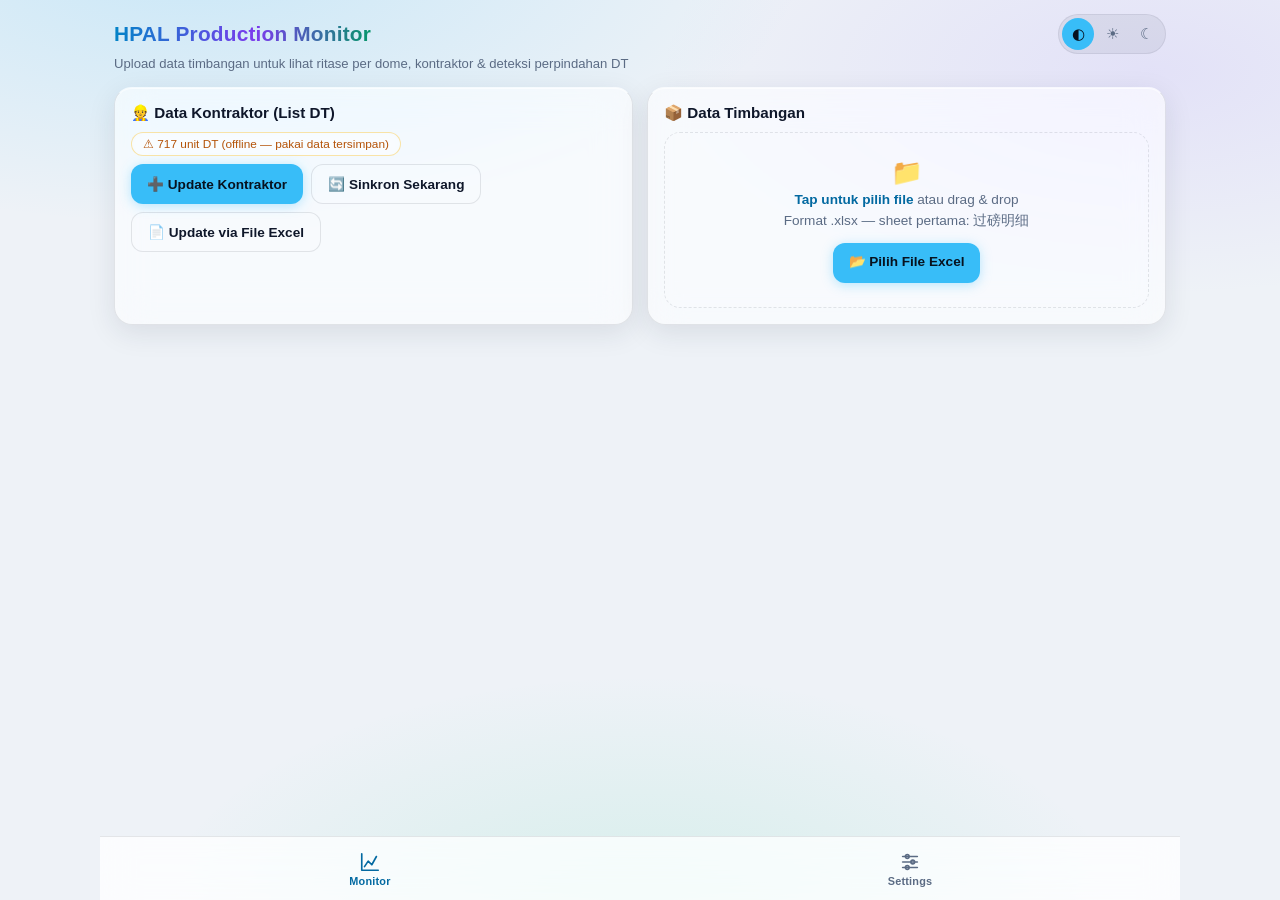
==== commit 5011a37b: "fix(v2.5.2): restore Report Excel lazy loading" ====
--- a/index.html
+++ b/index.html
@@ -632,7 +632,16 @@
    tag is never appended twice. On failure, the shared promise resets so
    a later retry (e.g. the user selects a file again) can try again
    instead of staying permanently rejected. */
-let monitorVendorLibrariesPromise = null;
+// V2.5.2 (Report Excel Lazy-Load Regression Hotfix): split into one
+// promise PER LIBRARY -- V2.5.1 originally had a single
+// monitorVendorLibrariesPromise covering both XLSX and Chart.js together,
+// which worked for Monitor (the only caller at the time) but gave Report
+// no way to request "XLSX only" without also pulling in Chart.js, which
+// Report never needs just to parse a workbook. ensureMonitorVendorLibraries()
+// below is kept as a thin Promise.all() over both, so Monitor's existing
+// two call sites (handleFile()/handleContractorFile()) are UNCHANGED.
+let xlsxLibraryPromise = null;
+let chartLibraryPromise = null;
 
 function loadVendorScriptOnce(src){
   return new Promise((resolve, reject) => {
@@ -659,27 +668,60 @@
   });
 }
 
-// Returns a shared Promise that resolves once both vendor libraries are
-// ready (loading only whichever of the two isn't already present).
-// Loading both together on the first Monitor workbook operation is
-// deliberate (this task's Section 10): Chart.js is only needed once
-// results render, slightly after XLSX parses the file, but a single
-// shared load keeps the loader/await contract simple at both of Monitor's
-// call sites (handleFile(), handleContractorFile()) without meaningfully
-// changing when either library is actually needed relative to eager
-// page-load.
+// Returns a shared Promise that resolves once XLSX (SheetJS) is ready --
+// loading it only if it isn't already present. This is the ONE source of
+// truth for loading SheetJS; both Monitor (via ensureMonitorVendorLibraries()
+// below) and Report (via the window.HPALVendorLibraries bridge, see
+// below) call this exact function -- there is no second/duplicate
+// script-tag-appending path anywhere else in the app.
+function ensureXlsxLibrary(){
+  if(!xlsxLibraryPromise){
+    xlsxLibraryPromise = (typeof XLSX === 'undefined' ? loadVendorScriptOnce('./assets/vendor/xlsx.min.js') : Promise.resolve())
+      .catch((err) => {
+        xlsxLibraryPromise = null; // allow a later retry instead of staying rejected forever
+        throw err;
+      });
+  }
+  return xlsxLibraryPromise;
+}
+
+// Same pattern, Chart.js. Monitor-specific (result rendering) -- Report
+// never calls this, since parsing a workbook never needs Chart.js
+// (this task's Section 7).
+function ensureChartLibrary(){
+  if(!chartLibraryPromise){
+    chartLibraryPromise = (typeof Chart === 'undefined' ? loadVendorScriptOnce('./assets/vendor/chart.umd.min.js') : Promise.resolve())
+      .catch((err) => {
+        chartLibraryPromise = null; // allow a later retry instead of staying rejected forever
+        throw err;
+      });
+  }
+  return chartLibraryPromise;
+}
+
+// Returns a shared Promise that resolves once BOTH vendor libraries are
+// ready. Loading both together on the first Monitor workbook operation
+// remains deliberate (V2.5.1's own Section 10): Chart.js is only needed
+// once results render, slightly after XLSX parses the file, but a single
+// shared await keeps the loader contract simple at both of Monitor's call
+// sites (handleFile(), handleContractorFile()), which are UNCHANGED by
+// this hotfix.
 function ensureMonitorVendorLibraries(){
-  if(!monitorVendorLibrariesPromise){
-    monitorVendorLibrariesPromise = Promise.all([
-      typeof XLSX === 'undefined' ? loadVendorScriptOnce('./assets/vendor/xlsx.min.js') : Promise.resolve(),
-      typeof Chart === 'undefined' ? loadVendorScriptOnce('./assets/vendor/chart.umd.min.js') : Promise.resolve(),
-    ]).catch((err) => {
-      monitorVendorLibrariesPromise = null; // allow a later retry instead of staying rejected forever
-      throw err;
-    });
-  }
-  return monitorVendorLibrariesPromise;
-}
+  return Promise.all([ensureXlsxLibrary(), ensureChartLibrary()]);
+}
+
+// V2.5.2 -- narrow bridge so Report (an ES module, and therefore unable to
+// `import` this classic script) can reach the SAME ensureXlsxLibrary()
+// Monitor uses, without duplicating any script-tag-loading logic of its
+// own. Deliberately minimal: only the three functions callers actually
+// need are exposed, never xlsxLibraryPromise/chartLibraryPromise
+// themselves or loadVendorScriptOnce() -- callers await readiness, they
+// never need to inspect or mutate the loader's internal state.
+window.HPALVendorLibraries = {
+  ensureXlsx: ensureXlsxLibrary,
+  ensureChart: ensureChartLibrary,
+  ensureMonitor: ensureMonitorVendorLibraries,
+};
 
 /* ---------------- ROBUST FILE READER (iOS-compatible) ---------------- */
 // Reads an Excel file and returns a parsed XLSX workbook via callbacks.
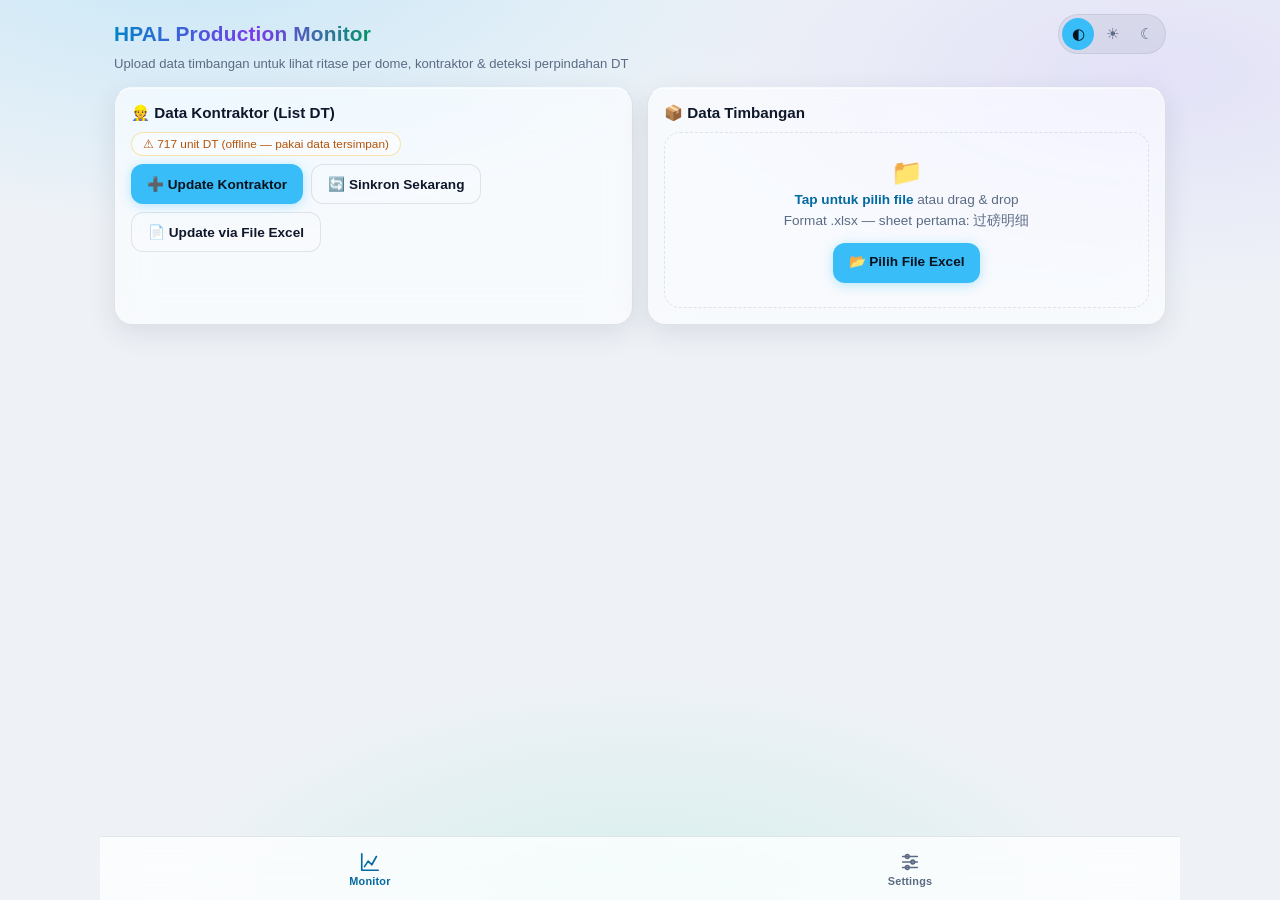
==== commit 61e70d18: "feat(pwa): add in-app updater and release v3.1.1" ====
--- a/index.html
+++ b/index.html
@@ -342,9 +342,15 @@
 // Registration failure is swallowed -- the app remains fully usable
 // online without a service worker; this is a progressive enhancement,
 // never a requirement to load the page.
+//
+// v3.1.1 in-app update system: updateViaCache 'none' makes every update
+// check (the browser's own, and Settings' registration.update()) fetch
+// the deployed service-worker.js fresh, never from the HTTP cache. This
+// page never reloads itself on a worker change -- only Settings' explicit
+// "Perbarui Sekarang / Update Now" does (js/services/app-update-service.js).
 if ('serviceWorker' in navigator) {
   window.addEventListener('load', () => {
-    navigator.serviceWorker.register('./service-worker.js').catch(() => {});
+    navigator.serviceWorker.register('./service-worker.js', { updateViaCache: 'none' }).catch(() => {});
   });
 }
 </script>
--- a/assets/css/settings.css
+++ b/assets/css/settings.css
@@ -17,6 +17,12 @@
 
 #page-settings .settings-header {
   margin-bottom: 18px;
+}
+
+#page-settings .settings-app-version {
+  color: var(--muted, #8fa3bd);
+  font-size: 0.72rem;
+  margin: 2px 0 0;
 }
 
 #page-settings .settings-title {
@@ -581,3 +587,13 @@
 #page-settings .settings-license-input-row .settings-btn {
   flex: 0 0 auto;
 }
+
+/* v3.1.1 -- Application Update card (both access tiers). Reuses the
+   existing card/meta/button/message styles; only lets Check and Update
+   Now share the row evenly and wrap on very narrow screens. */
+#page-settings .settings-update-card .settings-btn-row {
+  flex-wrap: wrap;
+}
+#page-settings .settings-update-card .settings-btn {
+  flex: 1 1 140px;
+}
--- a/assets/css/calculate.css
+++ b/assets/css/calculate.css
@@ -267,6 +267,20 @@
   background: var(--accent-chip, var(--accent, #38bdf8));
   color: var(--btn-text, #07121f);
   flex: 1;
+}
+
+/* V3.0 Phase 7B -- Cancel (this task's Section 6): visually secondary to
+   the primary Calculate action, shown only while a Worker calculation is
+   in flight (renderRecommendationBusyState() in calculate-page.js). */
+#page-calculate .calculate-btn-secondary {
+  background: transparent;
+  color: var(--text, #e6edf7);
+  border: 1px solid var(--glass-border, rgba(255, 255, 255, 0.18));
+}
+
+#page-calculate .calculate-btn:disabled {
+  opacity: 0.55;
+  cursor: not-allowed;
 }
 
 #page-calculate .calculate-btn:focus-visible {
@@ -849,6 +863,118 @@
   color: var(--accent2, #fbbf24);
 }
 
+/* ---- Final Recommendation Summary table (V3.0 UI Polish) --
+   presentation-only, real <table> inside a horizontally-scrollable
+   wrapper (never stacked cards) so it stays readable at any mobile
+   width without wrapping numeric columns. ---- */
+#page-calculate .calculate-final-summary {
+  margin-top: 16px;
+}
+#page-calculate .calculate-final-summary__scroll {
+  overflow-x: auto;
+  border: 1px solid var(--glass-border, rgba(255, 255, 255, 0.12));
+  border-radius: 10px;
+  background: var(--glass, rgba(255, 255, 255, 0.035));
+}
+#page-calculate .calculate-final-summary__table {
+  width: 100%;
+  min-width: 480px;
+  border-collapse: collapse;
+  font-size: 0.78rem;
+}
+#page-calculate .calculate-final-summary__table th,
+#page-calculate .calculate-final-summary__table td {
+  padding: 8px 8px;
+  white-space: nowrap;
+}
+/* Column-position alignment (fixed order: Source, Class, Ni, DT Final,
+   Tonase, Hauler) -- Source/Hauler stay left-aligned text, Class/Ni/Tonase
+   are centered, and DT Final is right-aligned (V3.0 UI Polish fix) so its
+   number and status glyph read as one right-flushed value together --
+   this selector is generic across thead/tbody/tfoot, so the TOTAL row's
+   DT Final cell picks up the same right alignment automatically. */
+#page-calculate .calculate-final-summary__table th:nth-child(1),
+#page-calculate .calculate-final-summary__table td:nth-child(1),
+#page-calculate .calculate-final-summary__table th:nth-child(6),
+#page-calculate .calculate-final-summary__table td:nth-child(6) {
+  text-align: left;
+}
+#page-calculate .calculate-final-summary__table th:nth-child(2),
+#page-calculate .calculate-final-summary__table td:nth-child(2),
+#page-calculate .calculate-final-summary__table th:nth-child(3),
+#page-calculate .calculate-final-summary__table td:nth-child(3),
+#page-calculate .calculate-final-summary__table th:nth-child(5),
+#page-calculate .calculate-final-summary__table td:nth-child(5) {
+  text-align: center;
+}
+#page-calculate .calculate-final-summary__table th:nth-child(4),
+#page-calculate .calculate-final-summary__table td:nth-child(4) {
+  text-align: right;
+}
+#page-calculate .calculate-final-summary__table thead th {
+  font-size: 0.62rem;
+  font-weight: 800;
+  text-transform: uppercase;
+  letter-spacing: 0.03em;
+  color: var(--muted, #8fa3bd);
+  border-bottom: 1px solid var(--glass-border, rgba(255, 255, 255, 0.12));
+}
+#page-calculate .calculate-final-summary__table tbody td {
+  color: var(--text, inherit);
+  border-bottom: 1px solid var(--glass-border-soft, rgba(255, 255, 255, 0.07));
+}
+#page-calculate .calculate-final-summary__table tbody tr:last-child td {
+  border-bottom: none;
+}
+#page-calculate .calculate-final-summary__table .calculate-final-summary__num {
+  font-variant-numeric: tabular-nums;
+}
+/* Class column -- color only the class text, same green/yellow/brown
+   convention as the rest of the app's HGLO/MGLO/LGLO badges. */
+#page-calculate .calculate-final-summary__class--hglo {
+  color: var(--good, #34d399);
+}
+#page-calculate .calculate-final-summary__class--mglo {
+  color: var(--accent2, #fbbf24);
+}
+#page-calculate .calculate-final-summary__class--lglo {
+  color: #c08a5c;
+}
+/* Light theme's card background is near-white, where this same tan/brown
+   drops to roughly 2.7:1 contrast (fails WCAG AA) -- a single flat color
+   cannot clear AA against both a near-black and a near-white background
+   (the app's own --good/--bad/--accent2 tokens each carry two values for
+   exactly this reason), so LGLO gets a darker brown here, ~5.2:1 against
+   the light card background. */
+html[data-theme="light"] #page-calculate .calculate-final-summary__class--lglo {
+  color: #8a5a2b;
+}
+/* DT Final status glyph -- part of the DT Final cell, never its own
+   column. */
+#page-calculate .calculate-final-summary__dt-icon {
+  margin-left: 2px;
+  font-weight: 700;
+}
+#page-calculate .calculate-final-summary__dt-icon--up {
+  color: var(--good, #34d399);
+}
+#page-calculate .calculate-final-summary__dt-icon--down {
+  color: var(--bad, #f87171);
+}
+#page-calculate .calculate-final-summary__dt-icon--same {
+  color: var(--accent, #38bdf8);
+}
+#page-calculate .calculate-final-summary__dt-icon--zero {
+  color: var(--bad, #f87171);
+}
+#page-calculate .calculate-final-summary__total-row td {
+  font-weight: 800;
+  color: var(--text, inherit);
+  background: var(--accent-chip, rgba(56, 189, 248, 0.12));
+  border-top: 2px solid var(--accent, #38bdf8);
+  border-bottom: none;
+}
+
 /* ---- Same-Contractor relocation detail (this task's Section 14) ---- */
 #page-calculate .calculate-recommendation-relocations {
   margin-top: 14px;
